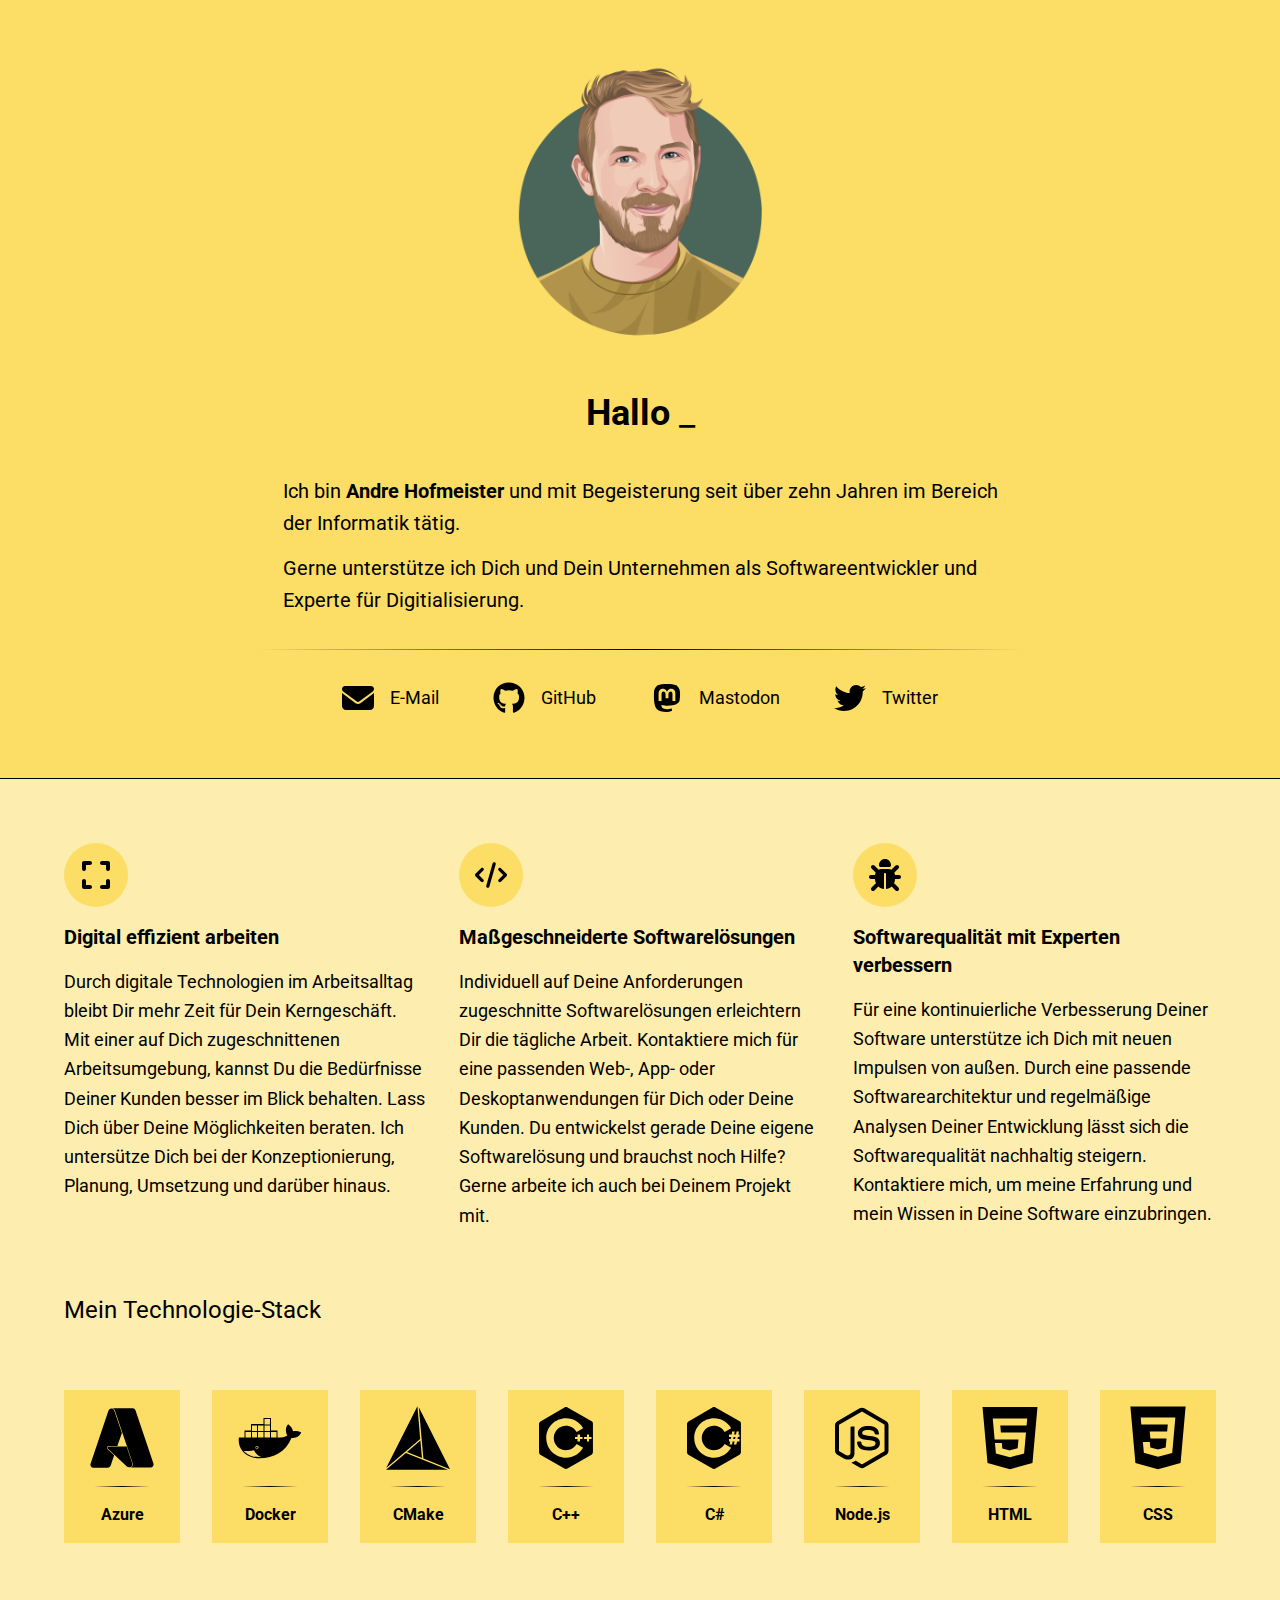
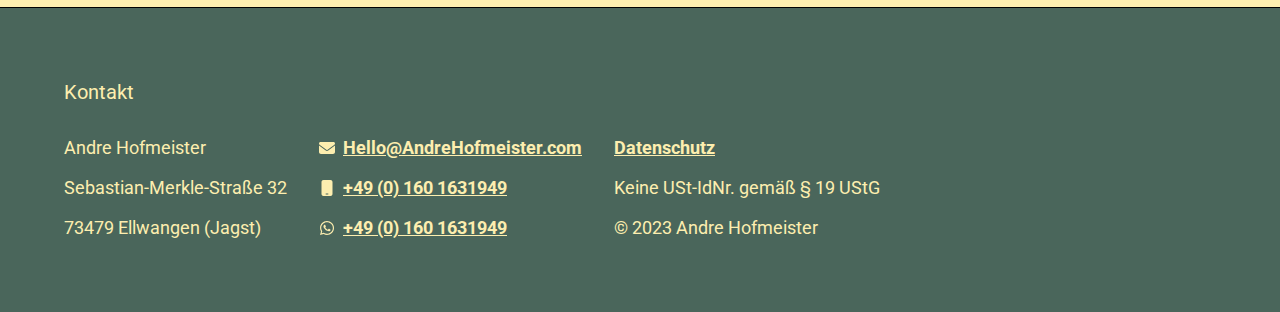
==== de/index.html @ d6847788 "feat: Add static Hugo website" ====
<!doctype html><html lang=de><head><meta name=generator content="Hugo 0.111.3"><meta charset=utf-8><meta name=viewport content="width=device-width,initial-scale=1"><meta name=description content="As an experienced computer scientist with over a decade of experience, I am eager to share my passion and expertise."><link rel=me href=https://mastodon.social/@hovfefe><link rel=alternate hreflang=en href=https://www.andrehofmeister.com/en/><link rel=alternate hreflang=de href=https://www.andrehofmeister.com/de/><link rel=alternate hreflang=x-default href=https://www.andrehofmeister.com/><link rel=preconnect href=https://fonts.googleapis.com><link rel=preconnect href=https://fonts.gstatic.com crossorigin><link href="https://fonts.googleapis.com/css2?family=Roboto:wght@400;500;700&display=swap" rel=stylesheet><link href=/css/main.min.c0a156c33be21a71a869e67d22f819a73fab17e397ed190dfc2c86449ee3e56d.css rel=stylesheet><script src=/js/main.min.e3b0c44298fc1c149afbf4c8996fb92427ae41e4649b934ca495991b7852b855.js defer></script><title>Andre Hofmeister | macht Entwickler glücklich</title></head><body><div class="[&>div>div]:max-w-screen-2xl h-screen flex flex-col"><div class="bg-[#FCDE67] p-4 md:p-8 lg:p-16"><div class="m-auto flex flex-col items-center gap-8"><div><img class="max-h-72 max-w-72" src=/images/facf42e4458d44c90bf0d6c7134aa376fcde2547.png alt="A picture about myself."></div><div class="max-w-prose text-4xl leading-relaxed"><strong>Hallo</strong>
<span class=animate-ping>_</span></div><div class="max-w-prose text-xl leading-relaxed"><p class=mb-3>Ich bin <strong>Andre Hofmeister</strong> und mit Begeisterung seit über zehn Jahren im Bereich der Informatik tätig.</p><p>Gerne unterstütze ich Dich und Dein Unternehmen als Softwareentwickler und Experte für Digitialisierung.</p></div><div class="h-px w-2/3 bg-gradient-to-r from-black/0 via-black to-black/0">&zwnj;</div><div class="flex w-full max-w-screen-sm items-center justify-evenly gap-8"><a class="fill-black text-black hover:fill-[#4A665B] hover:text-[#4A665B]" href=mailto:Hello@AndreHofmeister.com aria-label=E-Mail><div class="flex items-center gap-4 [&>div>svg]:h-8 [&>div>svg]:w-8" aria-hidden=true><div><svg xmlns="http://www.w3.org/2000/svg" viewBox="0 0 512 512"><path d="M48 64C21.5 64 0 85.5.0 112c0 15.1 7.1 29.3 19.2 38.4L236.8 313.6c11.4 8.5 27 8.5 38.4.0L492.8 150.4c12.1-9.1 19.2-23.3 19.2-38.4.0-26.5-21.5-48-48-48H48zM0 176V384c0 35.3 28.7 64 64 64H448c35.3.0 64-28.7 64-64V176L294.4 339.2c-22.8 17.1-54 17.1-76.8.0L0 176z"/></svg></div><div class="hidden text-lg sm:block">E-Mail</div></div></a><a class="fill-black text-black hover:fill-[#4A665B] hover:text-[#4A665B]" href=https://github.com/HofmeisterAn aria-label=GitHub><div class="flex items-center gap-4 [&>div>svg]:h-8 [&>div>svg]:w-8" aria-hidden=true><div><svg xmlns="http://www.w3.org/2000/svg" viewBox="0 0 496 512"><path d="M165.9 397.4c0 2-2.3 3.6-5.2 3.6-3.3.3-5.6-1.3-5.6-3.6.0-2 2.3-3.6 5.2-3.6 3-.3 5.6 1.3 5.6 3.6zm-31.1-4.5c-.7 2 1.3 4.3 4.3 4.9 2.6 1 5.6.0 6.2-2s-1.3-4.3-4.3-5.2c-2.6-.7-5.5.3-6.2 2.3zm44.2-1.7c-2.9.7-4.9 2.6-4.6 4.9.3 2 2.9 3.3 5.9 2.6 2.9-.7 4.9-2.6 4.6-4.6-.3-1.9-3-3.2-5.9-2.9zM244.8 8C106.1 8 0 113.3.0 252c0 110.9 69.8 205.8 169.5 239.2 12.8 2.3 17.3-5.6 17.3-12.1.0-6.2-.3-40.4-.3-61.4.0.0-70 15-84.7-29.8.0.0-11.4-29.1-27.8-36.6.0.0-22.9-15.7 1.6-15.4.0.0 24.9 2 38.6 25.8 21.9 38.6 58.6 27.5 72.9 20.9 2.3-16 8.8-27.1 16-33.7-55.9-6.2-112.3-14.3-112.3-110.5.0-27.5 7.6-41.3 23.6-58.9-2.6-6.5-11.1-33.3 2.6-67.9 20.9-6.5 69 27 69 27 20-5.6 41.5-8.5 62.8-8.5s42.8 2.9 62.8 8.5c0 0 48.1-33.6 69-27 13.7 34.7 5.2 61.4 2.6 67.9 16 17.7 25.8 31.5 25.8 58.9.0 96.5-58.9 104.2-114.8 110.5 9.2 7.9 17 22.9 17 46.4.0 33.7-.3 75.4-.3 83.6.0 6.5 4.6 14.4 17.3 12.1C428.2 457.8 496 362.9 496 252 496 113.3 383.5 8 244.8 8zM97.2 352.9c-1.3 1-1 3.3.7 5.2 1.6 1.6 3.9 2.3 5.2 1 1.3-1 1-3.3-.7-5.2-1.6-1.6-3.9-2.3-5.2-1zm-10.8-8.1c-.7 1.3.3 2.9 2.3 3.9 1.6 1 3.6.7 4.3-.7.7-1.3-.3-2.9-2.3-3.9-2-.6-3.6-.3-4.3.7zm32.4 35.6c-1.6 1.3-1 4.3 1.3 6.2 2.3 2.3 5.2 2.6 6.5 1 1.3-1.3.7-4.3-1.3-6.2-2.2-2.3-5.2-2.6-6.5-1zm-11.4-14.7c-1.6 1-1.6 3.6.0 5.9 1.6 2.3 4.3 3.3 5.6 2.3 1.6-1.3 1.6-3.9.0-6.2-1.4-2.3-4-3.3-5.6-2z"/></svg></div><div class="hidden text-lg sm:block">GitHub</div></div></a><a class="fill-black text-black hover:fill-[#4A665B] hover:text-[#4A665B]" href=https://mastodon.social/@hovfefe aria-label=Mastodon><div class="flex items-center gap-4 [&>div>svg]:h-8 [&>div>svg]:w-8" aria-hidden=true><div><svg xmlns="http://www.w3.org/2000/svg" viewBox="0 0 448 512"><path d="M433 179.11c0-97.2-63.71-125.7-63.71-125.7-62.52-28.7-228.56-28.4-290.48.0.0.0-63.72 28.5-63.72 125.7.0 115.7-6.6 259.4 105.63 289.1 40.51 10.7 75.32 13 103.33 11.4 50.81-2.8 79.32-18.1 79.32-18.1l-1.7-36.9s-36.31 11.4-77.12 10.1c-40.41-1.4-83-4.4-89.63-54a102.54 102.54.0 01-.9-13.9c85.63 20.9 158.65 9.1 178.75 6.7 56.12-6.7 105-41.3 111.23-72.9 9.8-49.8 9-121.5 9-121.5zm-75.12 125.2h-46.63v-114.2c0-49.7-64-51.6-64 6.9v62.5h-46.33V197c0-58.5-64-56.6-64-6.9v114.2H90.19c0-122.1-5.2-147.9 18.41-175 25.9-28.9 79.82-30.8 103.83 6.1l11.6 19.5 11.6-19.5c24.11-37.1 78.12-34.8 103.83-6.1 23.71 27.3 18.4 53 18.4 175z"/></svg></div><div class="hidden text-lg sm:block">Mastodon</div></div></a><a class="fill-black text-black hover:fill-[#4A665B] hover:text-[#4A665B]" href=https://twitter.com/hovfefe aria-label=Twitter><div class="flex items-center gap-4 [&>div>svg]:h-8 [&>div>svg]:w-8" aria-hidden=true><div><svg xmlns="http://www.w3.org/2000/svg" viewBox="0 0 512 512"><path d="M459.37 151.716c.325 4.548.325 9.097.325 13.645.0 138.72-105.583 298.558-298.558 298.558-59.452.0-114.68-17.219-161.137-47.106 8.447.974 16.568 1.299 25.34 1.299 49.055.0 94.213-16.568 130.274-44.832-46.132-.975-84.792-31.188-98.112-72.772 6.498.974 12.995 1.624 19.818 1.624 9.421.0 18.843-1.3 27.614-3.573-48.081-9.747-84.143-51.98-84.143-102.985v-1.299c13.969 7.797 30.214 12.67 47.431 13.319-28.264-18.843-46.781-51.005-46.781-87.391.0-19.492 5.197-37.36 14.294-52.954 51.655 63.675 129.3 105.258 216.365 109.807-1.624-7.797-2.599-15.918-2.599-24.04.0-57.828 46.782-104.934 104.934-104.934 30.213.0 57.502 12.67 76.67 33.137 23.715-4.548 46.456-13.32 66.599-25.34-7.798 24.366-24.366 44.833-46.132 57.827 21.117-2.273 41.584-8.122 60.426-16.243-14.292 20.791-32.161 39.308-52.628 54.253z"/></svg></div><div class="hidden text-lg sm:block">Twitter</div></div></a></div></div></div><div class="border-y border-black bg-[#FDEEAF] p-4 md:p-8 lg:p-16"><div class="m-auto flex flex-col gap-16"><div class="flex flex-col justify-center gap-8 lg:flex-row"><article class="flex flex-col gap-4"><div class="flex h-16 w-16 items-center justify-center rounded-full bg-[#FCDE67] [&>svg]:h-8 [&>svg]:w-8"><svg xmlns="http://www.w3.org/2000/svg" viewBox="0 0 448 512"><path d="M32 32C14.3 32 0 46.3.0 64v96c0 17.7 14.3 32 32 32s32-14.3 32-32V96h64c17.7.0 32-14.3 32-32s-14.3-32-32-32H32zM64 352c0-17.7-14.3-32-32-32S0 334.3.0 352v96c0 17.7 14.3 32 32 32h96c17.7.0 32-14.3 32-32s-14.3-32-32-32H64V352zM320 32c-17.7.0-32 14.3-32 32s14.3 32 32 32h64v64c0 17.7 14.3 32 32 32s32-14.3 32-32V64c0-17.7-14.3-32-32-32H320zM448 352c0-17.7-14.3-32-32-32s-32 14.3-32 32v64H320c-17.7.0-32 14.3-32 32s14.3 32 32 32h96c17.7.0 32-14.3 32-32V352z"/></svg></div><h3 class=text-xl><strong>Digital effizient arbeiten</strong></h3><p class="max-w-prose text-lg leading-relaxed">Durch digitale Technologien im Arbeitsalltag bleibt Dir mehr Zeit für Dein Kerngeschäft. Mit einer auf Dich zugeschnittenen Arbeitsumgebung, kannst Du die Bedürfnisse Deiner Kunden besser im Blick behalten. Lass Dich über Deine Möglichkeiten beraten. Ich untersütze Dich bei der Konzeptionierung, Planung, Umsetzung und darüber hinaus.</p></article><article class="flex flex-col gap-4"><div class="flex h-16 w-16 items-center justify-center rounded-full bg-[#FCDE67] [&>svg]:h-8 [&>svg]:w-8"><svg xmlns="http://www.w3.org/2000/svg" viewBox="0 0 640 512"><path d="M392.8 1.2c-17-4.9-34.7 5-39.6 22l-128 448c-4.9 17 5 34.7 22 39.6s34.7-5 39.6-22l128-448c4.9-17-5-34.7-22-39.6zm80.6 120.1c-12.5 12.5-12.5 32.8.0 45.3L562.7 256l-89.4 89.4c-12.5 12.5-12.5 32.8.0 45.3s32.8 12.5 45.3.0l112-112c12.5-12.5 12.5-32.8.0-45.3l-112-112c-12.5-12.5-32.8-12.5-45.3.0zm-306.7.0c-12.5-12.5-32.8-12.5-45.3.0l-112 112c-12.5 12.5-12.5 32.8.0 45.3l112 112c12.5 12.5 32.8 12.5 45.3.0s12.5-32.8.0-45.3L77.3 256l89.4-89.4c12.5-12.5 12.5-32.8.0-45.3z"/></svg></div><h3 class=text-xl><strong>Maßgeschneiderte Softwarelösungen</strong></h3><p class="max-w-prose text-lg leading-relaxed">Individuell auf Deine Anforderungen zugeschnitte Softwarelösungen erleichtern Dir die tägliche Arbeit. Kontaktiere mich für eine passenden Web-, App- oder Deskoptanwendungen für Dich oder Deine Kunden. Du entwickelst gerade Deine eigene Softwarelösung und brauchst noch Hilfe? Gerne arbeite ich auch bei Deinem Projekt mit.</p></article><article class="flex flex-col gap-4"><div class="flex h-16 w-16 items-center justify-center rounded-full bg-[#FCDE67] [&>svg]:h-8 [&>svg]:w-8"><svg xmlns="http://www.w3.org/2000/svg" viewBox="0 0 512 512"><path d="M256 0c53 0 96 43 96 96v3.6c0 15.7-12.7 28.4-28.4 28.4H188.4c-15.7.0-28.4-12.7-28.4-28.4V96c0-53 43-96 96-96zM41.4 105.4c12.5-12.5 32.8-12.5 45.3.0l64 64c.7.7 1.3 1.4 1.9 2.1 14.2-7.3 30.4-11.4 47.5-11.4H312c17.1.0 33.2 4.1 47.5 11.4.6-.7 1.2-1.4 1.9-2.1l64-64c12.5-12.5 32.8-12.5 45.3.0s12.5 32.8.0 45.3l-64 64c-.7.7-1.4 1.3-2.1 1.9 6.2 12 10.1 25.3 11.1 39.5H480c17.7.0 32 14.3 32 32s-14.3 32-32 32H416c0 24.6-5.5 47.8-15.4 68.6 2.2 1.3 4.2 2.9 6 4.8l64 64c12.5 12.5 12.5 32.8.0 45.3s-32.8 12.5-45.3.0l-63.1-63.1c-24.5 21.8-55.8 36.2-90.3 39.6V240c0-8.8-7.2-16-16-16s-16 7.2-16 16V479.2c-34.5-3.4-65.8-17.8-90.3-39.6L86.6 502.6c-12.5 12.5-32.8 12.5-45.3.0s-12.5-32.8.0-45.3l64-64c1.9-1.9 3.9-3.4 6-4.8C101.5 367.8 96 344.6 96 320H32c-17.7.0-32-14.3-32-32s14.3-32 32-32H96.3c1.1-14.1 5-27.5 11.1-39.5-.7-.6-1.4-1.2-2.1-1.9l-64-64c-12.5-12.5-12.5-32.8.0-45.3z"/></svg></div><h3 class=text-xl><strong>Softwarequalität mit Experten verbessern</strong></h3><p class="max-w-prose text-lg leading-relaxed">Für eine kontinuierliche Verbesserung Deiner Software unterstütze ich Dich mit neuen Impulsen von außen. Durch eine passende Softwarearchitektur und regelmäßige Analysen Deiner Entwicklung lässt sich die Softwarequalität nachhaltig steigern. Kontaktiere mich, um meine Erfahrung und mein Wissen in Deine Software einzubringen.</p></article></div><h2 class=text-2xl>Mein Technologie-Stack</h2><div class="grid grid-cols-2 gap-8 sm:grid-cols-4 lg:grid-cols-8"><div class="flex flex-col items-center gap-4 bg-[#FCDE67] p-4 [&>div>svg]:h-16 [&>div>svg]:w-16"><div><svg viewBox="0 0 128 128" xmlns="http://www.w3.org/2000/svg"><path d="M43.983 4.653a5.911 5.911.0 015.6 4.022l35.91 106.396a5.911 5.911.0 01-5.603 7.802h41.38a5.917 5.917.0 004.8-2.465 5.909 5.909.0 00.798-5.34L90.961 8.672A5.91 5.91.0 0085.359 4.65zm-1.336.478a5.92 5.92.0 00-5.61 4.029L1.132 115.55a5.91 5.91.0 005.6 7.8h28.893c1.239.0 2.446-.41 3.452-1.113a5.923 5.923.0 002.157-2.916l7.019-20.71-13.411-12.857c-.246-.273-1.353-2.274-.369-4.002 1.108-1.659 2.955-1.659 2.955-1.659h17.285l9.074-26.145L48.274 8.321c-.042-.205-.914-1.365-2.281-2.28-1.37-.915-3.345-.909-3.345-.909zm-4.88 75.74a2.724 2.724.0 00-1.86 4.718l37.83 35.31c1.101 1.03 2.502 1.631 4.007 1.631.0.0 1.282.068 2.055-.033 1.817-.273 3.525-1.768 4.09-2.39 1.457-1.939.794-4.95.794-4.95l-11.45-34.28z"/></svg></div><div class="h-px w-2/3 bg-gradient-to-r from-black/0 via-black to-black/0">&zwnj;</div><div><strong>Azure</strong></div></div><div class="flex flex-col items-center gap-4 bg-[#FCDE67] p-4 [&>div>svg]:h-16 [&>div>svg]:w-16"><div><svg xmlns="http://www.w3.org/2000/svg" viewBox="0 0 128 128"><path d="M124.8 52.1c-4.3-2.5-10-2.8-14.8-1.4-.6-5.2-4-9.7-8-12.9l-1.6-1.3-1.4 1.6c-2.7 3.1-3.5 8.3-3.1 12.3.3 2.9 1.2 5.9 3 8.3-1.4.8-2.9 1.9-4.3 2.4-2.8 1-5.9 2-8.9 2H79V49H66V24H51v12H26v13H13v14H1.8l-.2 1.5c-.5 6.4.3 12.6 3 18.5l1.1 2.2.1.2c7.9 13.4 21.7 19 36.8 19 29.2.0 53.3-13.1 64.3-40.6 7.4.4 15-1.8 18.6-8.9l.9-1.8-1.6-1zM28 39h10v11H28V39zm13.1 44.2c0 1.7-1.4 3.1-3.1 3.1s-3.1-1.4-3.1-3.1c0-1.7 1.4-3.1 3.1-3.1 1.7.1 3.1 1.4 3.1 3.1zM28 52h10v11H28V52zm-13 0h11v11H15V52zm27.7 50.2c-15.8-.1-24.3-5.4-31.3-12.4 2.1.1 4.1.2 5.9.2 1.6.0 3.2.0 4.7-.1 3.9-.2 7.3-.7 10.1-1.5 2.3 5.3 6.5 10.2 14 13.8h-3.4zM51 63H40V52h11v11zm0-13H40V39h11v11zm13 13H53V52h11v11zm0-13H53V39h11v11zm0-13H53V26h11v11zm13 26H66V52h11v11zM38.8 81.2c-.2-.1-.5-.2-.8-.2-1.2.0-2.2 1-2.2 2.2s1 2.2 2.2 2.2 2.2-1 2.2-2.2c0-.3-.1-.6-.2-.8-.2.3-.4.5-.8.5-.5.0-.9-.4-.9-.9.1-.4.3-.7.5-.8z"/></svg></div><div class="h-px w-2/3 bg-gradient-to-r from-black/0 via-black to-black/0">&zwnj;</div><div><strong>Docker</strong></div></div><div class="flex flex-col items-center gap-4 bg-[#FCDE67] p-4 [&>div>svg]:h-16 [&>div>svg]:w-16"><div><svg xmlns="http://www.w3.org/2000/svg" viewBox="0 0 128 128"><path d="M62.8.4.3 123.8l68.1-57.9zm61 127.3-84-33.9L0 127.7zm4.2-1.1L65.6 2.5l9.2 102.6zM71.9 104l-3.1-34.9L42 92z"/></svg></div><div class="h-px w-2/3 bg-gradient-to-r from-black/0 via-black to-black/0">&zwnj;</div><div><strong>CMake</strong></div></div><div class="flex flex-col items-center gap-4 bg-[#FCDE67] p-4 [&>div>svg]:h-16 [&>div>svg]:w-16"><div><svg xmlns="http://www.w3.org/2000/svg" viewBox="0 0 128 128"><path d="M117.5 33.5l.3-.2c-.6-1.1-1.5-2.1-2.4-2.6L67.1 2.9c-.8-.5-1.9-.7-3.1-.7-1.2.0-2.3.3-3.1.7l-48 27.9c-1.7 1-2.9 3.5-2.9 5.4v55.7c0 1.1.2 2.3.9 3.4l-.2.1c.5.8 1.2 1.5 1.9 1.9l48.2 27.9c.8.5 1.9.7 3.1.7s2.3-.3 3.1-.7l48-27.9c1.7-1 2.9-3.5 2.9-5.4V36.1c.1-.8.0-1.7-.4-2.6zM82 66v-4h5v-5h5v5h5v4h-5v5h-5v-5h-5zm3.3-14C81.1 44.5 73.1 39.5 64 39.5c-13.5.0-24.5 11-24.5 24.5s11 24.5 24.5 24.5c9.1.0 17.1-5 21.3-12.4l12.9 7.6c-6.8 11.8-19.6 19.8-34.2 19.8-21.8.0-39.5-17.7-39.5-39.5S42.2 24.5 64 24.5c14.7.0 27.5 8.1 34.3 20l-13 7.5zM115 66h-5v5h-4v-5h-6v-4h6v-5h4v5h5v4z"/></svg></div><div class="h-px w-2/3 bg-gradient-to-r from-black/0 via-black to-black/0">&zwnj;</div><div><strong>C++</strong></div></div><div class="flex flex-col items-center gap-4 bg-[#FCDE67] p-4 [&>div>svg]:h-16 [&>div>svg]:w-16"><div><svg xmlns="http://www.w3.org/2000/svg" viewBox="0 0 128 128"><path d="M117.5 33.5l.3-.2c-.6-1.1-1.5-2.1-2.4-2.6L67.1 2.9c-.8-.5-1.9-.7-3.1-.7-1.2.0-2.3.3-3.1.7l-48 27.9c-1.7 1-2.9 3.5-2.9 5.4v55.7c0 1.1.2 2.3.9 3.4l-.2.1c.5.8 1.2 1.5 1.9 1.9l48.2 27.9c.8.5 1.9.7 3.1.7s2.3-.3 3.1-.7l48-27.9c1.7-1 2.9-3.5 2.9-5.4V36.1c.1-.8.0-1.7-.4-2.6zm-53.5 70c-21.8.0-39.5-17.7-39.5-39.5S42.2 24.5 64 24.5c14.7.0 27.5 8.1 34.3 20l-13 7.5C81.1 44.5 73.1 39.5 64 39.5c-13.5.0-24.5 11-24.5 24.5s11 24.5 24.5 24.5c9.1.0 17.1-5 21.3-12.4l12.9 7.6c-6.8 11.8-19.6 19.8-34.2 19.8zM115 62h-3.2l-.9 4h4.1v5h-5l-1.2 6h-4.9l1.2-6h-3.8l-1.2 6h-4.8l1.2-6H94v-5h3.5l.9-4H94v-5h5.3l1.2-6h4.9l-1.2 6h3.8l1.2-6h4.8l-1.2 6h2.2v5zm-12.7 4h3.8l.9-4h-3.8z"/></svg></div><div class="h-px w-2/3 bg-gradient-to-r from-black/0 via-black to-black/0">&zwnj;</div><div><strong>C#</strong></div></div><div class="flex flex-col items-center gap-4 bg-[#FCDE67] p-4 [&>div>svg]:h-16 [&>div>svg]:w-16"><div><svg xmlns="http://www.w3.org/2000/svg" viewBox="0 0 128 128"><path d="M112.678 30.334 68.535 4.729c-2.781-1.584-6.424-1.584-9.227.0L14.82 30.334C11.951 31.985 10 35.088 10 38.407v51.142c0 3.319 1.992 6.423 4.862 8.083l11.729 6.688c5.627 2.772 7.186 2.772 9.746 2.772 8.334.0 12.662-5.039 12.662-13.828v-50.49C49 42.061 49.445 41 48.744 41h-5.622C42.41 41 41 42.061 41 42.773v50.49c0 3.896-3.616 7.773-10.202 4.48L18.676 90.73c-.422-.23-.676-.693-.676-1.181V38.407c0-.482.463-.966.891-1.213l44.378-25.561a1.508 1.508.0 011.415.0l43.963 25.555c.421.253.354.722.354 1.219v51.142c0 .488.092.963-.323 1.198l-44.133 25.576c-.378.227-.87.227-1.285.0l-11.317-6.749c-.341-.198-.752-.269-1.08-.086-3.145 1.783-3.729 2.02-6.679 3.043-.727.253-1.799.692.408 1.929l14.798 8.754a9.29 9.29.0 004.647 1.246 9.303 9.303.0 004.666-1.246l43.976-25.582c2.871-1.672 4.322-4.764 4.322-8.083V38.407c-.001-3.319-1.452-6.414-4.323-8.073zM77.727 81.445c-11.727.0-14.309-3.235-15.17-9.066-.102-.628-.634-1.379-1.274-1.379h-5.73c-.709.0-1.28.86-1.28 1.566.0 7.466 4.06 16.512 23.454 16.512 14.038.0 22.088-5.455 22.088-15.109.0-9.572-6.467-12.084-20.082-13.886-13.762-1.819-15.16-2.738-15.16-5.962.0-2.658 1.184-6.203 11.374-6.203 9.104.0 12.46 1.954 13.841 8.091.119.577.646.991 1.241.991h5.754c.354.0.691-.143.939-.396.241-.272.367-.613.336-.979-.893-10.569-7.913-15.494-22.112-15.494-12.632.0-20.166 5.334-20.166 14.275.0 9.698 7.497 12.378 19.622 13.577 14.505 1.422 15.633 3.542 15.633 6.395.0 4.956-3.978 7.067-13.308 7.067z"/></svg></div><div class="h-px w-2/3 bg-gradient-to-r from-black/0 via-black to-black/0">&zwnj;</div><div><strong>Node.js</strong></div></div><div class="flex flex-col items-center gap-4 bg-[#FCDE67] p-4 [&>div>svg]:h-16 [&>div>svg]:w-16"><div><svg xmlns="http://www.w3.org/2000/svg" viewBox="0 0 128 128"><path d="M9.032 2l10.005 112.093 44.896 12.401 45.02-12.387L118.968 2H9.032zm89.126 26.539-.627 7.172L97.255 39H44.59l1.257 14h50.156l-.336 3.471-3.233 36.119-.238 2.27L64 102.609v.002l-.034.018-28.177-7.423L33.876 74h13.815l.979 10.919L63.957 89H64v-.546l15.355-3.875L80.959 67H33.261l-3.383-38.117L29.549 25h68.939l-.33 3.539z"/></svg></div><div class="h-px w-2/3 bg-gradient-to-r from-black/0 via-black to-black/0">&zwnj;</div><div><strong>HTML</strong></div></div><div class="flex flex-col items-center gap-4 bg-[#FCDE67] p-4 [&>div>svg]:h-16 [&>div>svg]:w-16"><div><svg xmlns="http://www.w3.org/2000/svg" viewBox="0 0 128 128"><path d="M8.76 1l10.055 112.883 45.118 12.58 45.244-12.626L119.24 1H8.76zm89.591 25.862-3.347 37.605.01.203-.014.467v-.004l-2.378 26.294-.262 2.336L64 101.607v.001l-.022.019-28.311-7.888L33.75 72h13.883l.985 11.054 15.386 4.17-.004.008v-.002l15.443-4.229L81.075 65H48.792l-.277-3.043-.631-7.129L47.553 51h34.749l1.264-14H30.64l-.277-3.041-.63-7.131L29.401 23h69.281l-.331 3.862z"/></svg></div><div class="h-px w-2/3 bg-gradient-to-r from-black/0 via-black to-black/0">&zwnj;</div><div><strong>CSS</strong></div></div></div></div></div><div class="bg-[#4A665B] grow p-4 text-base sm:text-lg text-[#FDEEAF] md:p-8 lg:p-16"><div class=m-auto><div class="flex flex-col gap-8 lg:flex-row [&>ul>li]:whitespace-nowrap [&>ul>li]:py-1.5"><ul><li><h4 class="pb-4 text-xl">Kontakt</h4></li><li>Andre Hofmeister</li><li>Sebastian-Merkle-Straße 32</li><li>73479 Ellwangen (Jagst)</li></ul><ul><li class="hidden lg:list-item"><h4 class="pb-4 text-xl">&zwnj;</h4></li><li><a class="fill-[#FDEEAF] underline hover:no-underline" href=mailto:Hello@AndreHofmeister.com aria-label=Hello@AndreHofmeister.com><div class="flex items-center gap-2 [&>div>svg]:h-4 [&>div>svg]:w-4" aria-hidden=true><div><svg xmlns="http://www.w3.org/2000/svg" viewBox="0 0 512 512"><path d="M48 64C21.5 64 0 85.5.0 112c0 15.1 7.1 29.3 19.2 38.4L236.8 313.6c11.4 8.5 27 8.5 38.4.0L492.8 150.4c12.1-9.1 19.2-23.3 19.2-38.4.0-26.5-21.5-48-48-48H48zM0 176V384c0 35.3 28.7 64 64 64H448c35.3.0 64-28.7 64-64V176L294.4 339.2c-22.8 17.1-54 17.1-76.8.0L0 176z"/></svg></div><div><strong>Hello@AndreHofmeister.com</strong></div></div></a></li><li><a class="fill-[#FDEEAF] underline hover:no-underline" href=tel:+491601631949 aria-label="+49 (0) 160 1631949"><div class="flex items-center gap-2 [&>div>svg]:h-4 [&>div>svg]:w-4" aria-hidden=true><div><svg xmlns="http://www.w3.org/2000/svg" viewBox="0 0 384 512"><path d="M80 0C44.7.0 16 28.7 16 64V448c0 35.3 28.7 64 64 64H304c35.3.0 64-28.7 64-64V64c0-35.3-28.7-64-64-64H80zm80 432h64c8.8.0 16 7.2 16 16s-7.2 16-16 16H160c-8.8.0-16-7.2-16-16s7.2-16 16-16z"/></svg></div><div><strong>+49 (0) 160 1631949</strong></div></div></a></li><li><a class="fill-[#FDEEAF] underline hover:no-underline" href=https://wa.me/+491601631949 aria-label="+49 (0) 160 1631949"><div class="flex items-center gap-2 [&>div>svg]:h-4 [&>div>svg]:w-4" aria-hidden=true><div><svg xmlns="http://www.w3.org/2000/svg" viewBox="0 0 448 512"><path d="M380.9 97.1C339 55.1 283.2 32 223.9 32c-122.4.0-222 99.6-222 222 0 39.1 10.2 77.3 29.6 111L0 480l117.7-30.9c32.4 17.7 68.9 27 106.1 27h.1c122.3.0 224.1-99.6 224.1-222 0-59.3-25.2-115-67.1-157zm-157 341.6c-33.2.0-65.7-8.9-94-25.7l-6.7-4-69.8 18.3L72 359.2l-4.4-7c-18.5-29.4-28.2-63.3-28.2-98.2.0-101.7 82.8-184.5 184.6-184.5 49.3.0 95.6 19.2 130.4 54.1 34.8 34.9 56.2 81.2 56.1 130.5.0 101.8-84.9 184.6-186.6 184.6zm101.2-138.2c-5.5-2.8-32.8-16.2-37.9-18-5.1-1.9-8.8-2.8-12.5 2.8s-14.3 18-17.6 21.8c-3.2 3.7-6.5 4.2-12 1.4-32.6-16.3-54-29.1-75.5-66-5.7-9.8 5.7-9.1 16.3-30.3 1.8-3.7.9-6.9-.5-9.7-1.4-2.8-12.5-30.1-17.1-41.2-4.5-10.8-9.1-9.3-12.5-9.5-3.2-.2-6.9-.2-10.6-.2s-9.7 1.4-14.8 6.9c-5.1 5.6-19.4 19-19.4 46.3.0 27.3 19.9 53.7 22.6 57.4 2.8 3.7 39.1 59.7 94.8 83.8 35.2 15.2 49 16.5 66.6 13.9 10.7-1.6 32.8-13.4 37.4-26.4 4.6-13 4.6-24.1 3.2-26.4-1.3-2.5-5-3.9-10.5-6.6z"/></svg></div><div><strong>+49 (0) 160 1631949</strong></div></div></a></li></ul><ul><li class="hidden lg:list-item"><h4 class="pb-4 text-xl">&zwnj;</h4></li><li><a class="underline hover:no-underline" href=/de/datenschutz/ aria-label><strong>Datenschutz</strong></a></li><li>Keine USt-IdNr. gemäß § 19 UStG</li><li>© 2023 Andre Hofmeister</li></ul></div></div></div></div><span class="mb-3 hidden"></span></body></html>
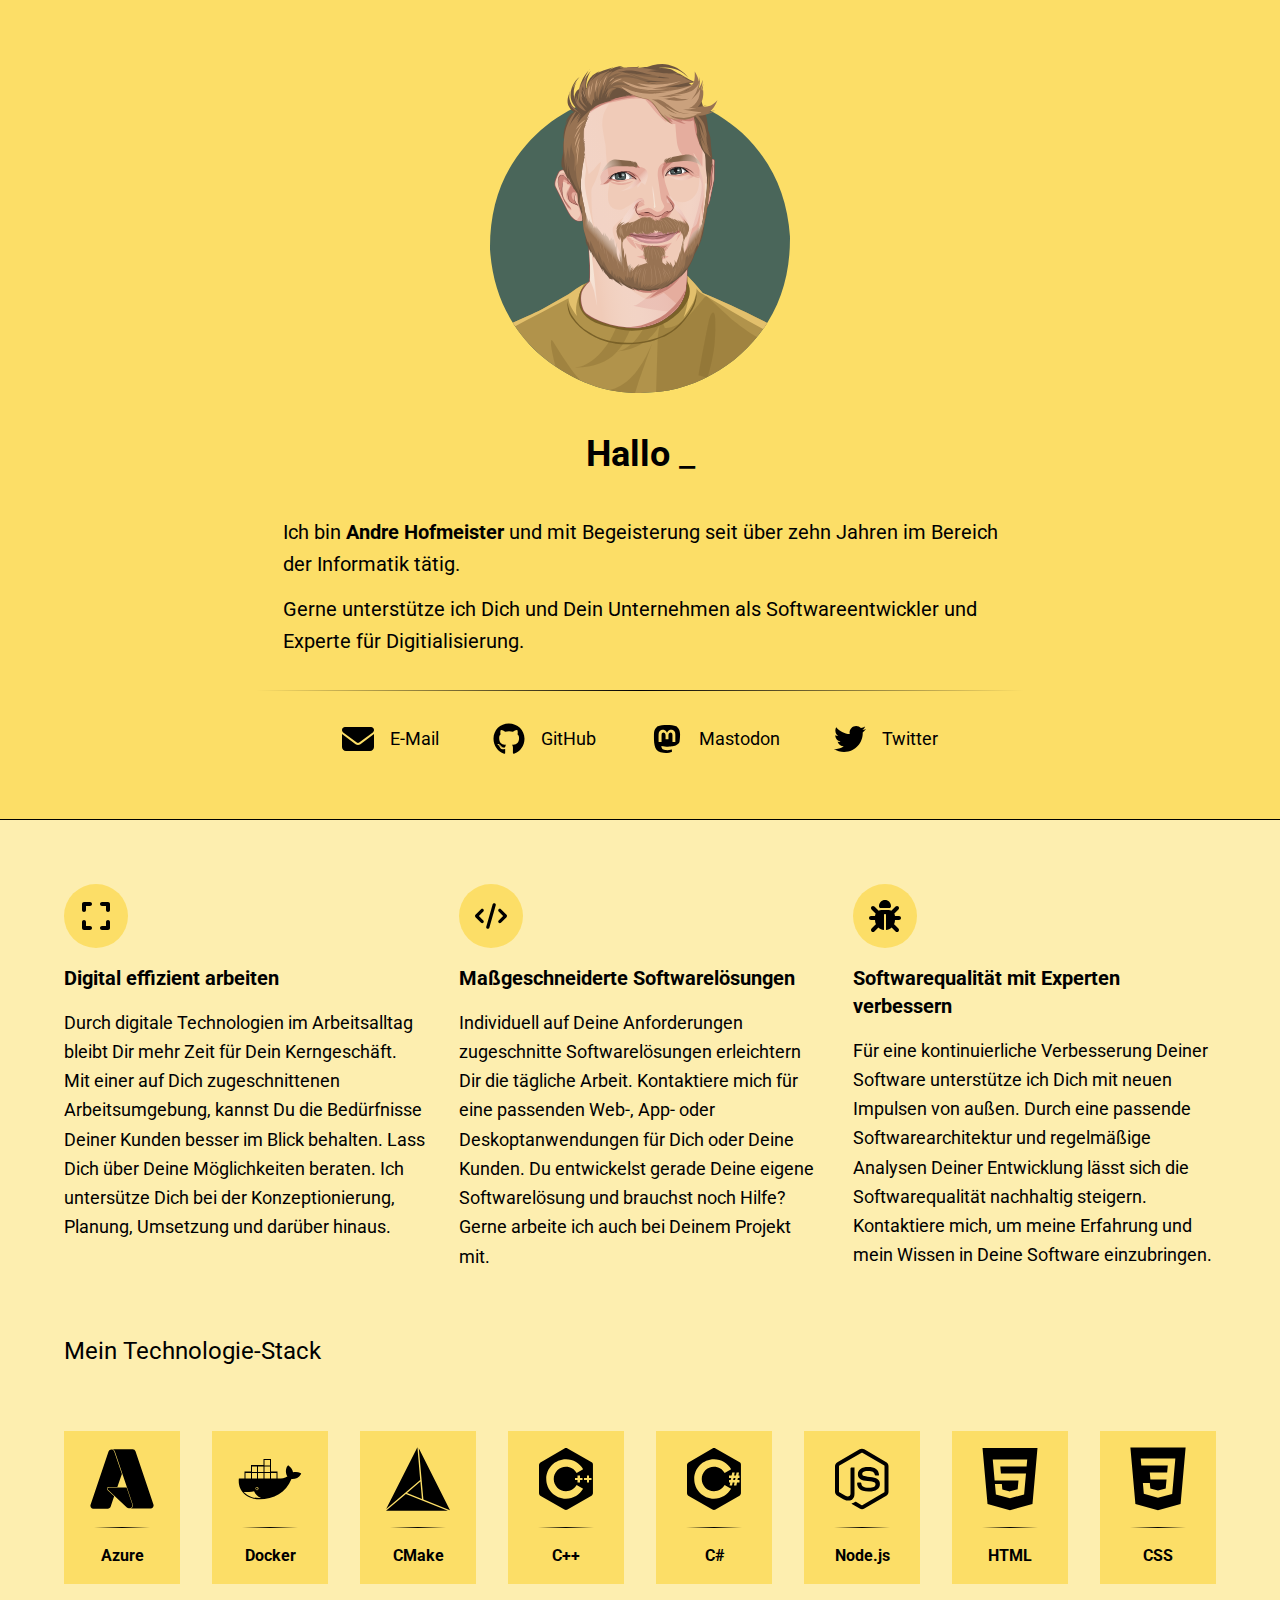
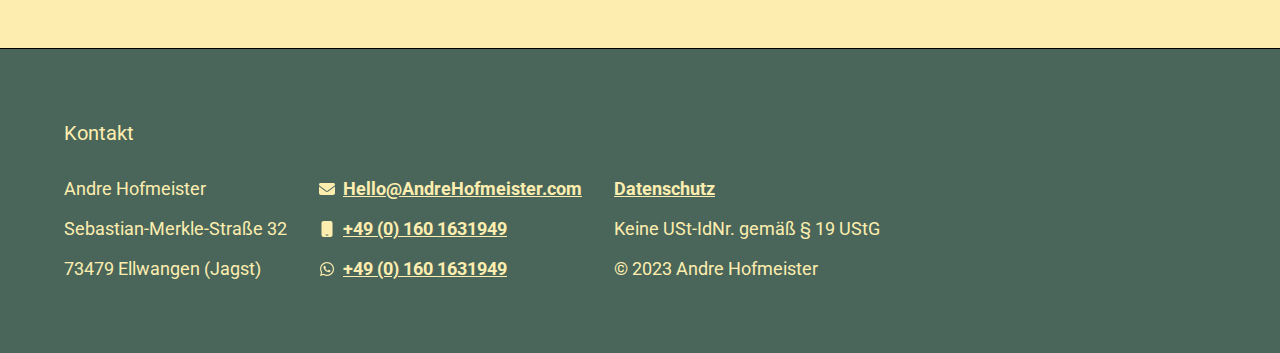
==== commit c77c0b14: "chore: Add SVG avatar" ====
--- a/de/index.html
+++ b/de/index.html
@@ -1,2 +1,2 @@
-<!doctype html><html lang=de><head><meta name=generator content="Hugo 0.111.3"><meta charset=utf-8><meta name=viewport content="width=device-width,initial-scale=1"><meta name=description content="As an experienced computer scientist with over a decade of experience, I am eager to share my passion and expertise."><link rel=me href=https://mastodon.social/@hovfefe><link rel=alternate hreflang=en href=https://www.andrehofmeister.com/en/><link rel=alternate hreflang=de href=https://www.andrehofmeister.com/de/><link rel=alternate hreflang=x-default href=https://www.andrehofmeister.com/><link rel=preconnect href=https://fonts.googleapis.com><link rel=preconnect href=https://fonts.gstatic.com crossorigin><link href="https://fonts.googleapis.com/css2?family=Roboto:wght@400;500;700&display=swap" rel=stylesheet><link href=/css/main.min.c0a156c33be21a71a869e67d22f819a73fab17e397ed190dfc2c86449ee3e56d.css rel=stylesheet><script src=/js/main.min.e3b0c44298fc1c149afbf4c8996fb92427ae41e4649b934ca495991b7852b855.js defer></script><title>Andre Hofmeister | macht Entwickler glücklich</title></head><body><div class="[&>div>div]:max-w-screen-2xl h-screen flex flex-col"><div class="bg-[#FCDE67] p-4 md:p-8 lg:p-16"><div class="m-auto flex flex-col items-center gap-8"><div><img class="max-h-72 max-w-72" src=/images/facf42e4458d44c90bf0d6c7134aa376fcde2547.png alt="A picture about myself."></div><div class="max-w-prose text-4xl leading-relaxed"><strong>Hallo</strong>
-<span class=animate-ping>_</span></div><div class="max-w-prose text-xl leading-relaxed"><p class=mb-3>Ich bin <strong>Andre Hofmeister</strong> und mit Begeisterung seit über zehn Jahren im Bereich der Informatik tätig.</p><p>Gerne unterstütze ich Dich und Dein Unternehmen als Softwareentwickler und Experte für Digitialisierung.</p></div><div class="h-px w-2/3 bg-gradient-to-r from-black/0 via-black to-black/0">&zwnj;</div><div class="flex w-full max-w-screen-sm items-center justify-evenly gap-8"><a class="fill-black text-black hover:fill-[#4A665B] hover:text-[#4A665B]" href=mailto:Hello@AndreHofmeister.com aria-label=E-Mail><div class="flex items-center gap-4 [&>div>svg]:h-8 [&>div>svg]:w-8" aria-hidden=true><div><svg xmlns="http://www.w3.org/2000/svg" viewBox="0 0 512 512"><path d="M48 64C21.5 64 0 85.5.0 112c0 15.1 7.1 29.3 19.2 38.4L236.8 313.6c11.4 8.5 27 8.5 38.4.0L492.8 150.4c12.1-9.1 19.2-23.3 19.2-38.4.0-26.5-21.5-48-48-48H48zM0 176V384c0 35.3 28.7 64 64 64H448c35.3.0 64-28.7 64-64V176L294.4 339.2c-22.8 17.1-54 17.1-76.8.0L0 176z"/></svg></div><div class="hidden text-lg sm:block">E-Mail</div></div></a><a class="fill-black text-black hover:fill-[#4A665B] hover:text-[#4A665B]" href=https://github.com/HofmeisterAn aria-label=GitHub><div class="flex items-center gap-4 [&>div>svg]:h-8 [&>div>svg]:w-8" aria-hidden=true><div><svg xmlns="http://www.w3.org/2000/svg" viewBox="0 0 496 512"><path d="M165.9 397.4c0 2-2.3 3.6-5.2 3.6-3.3.3-5.6-1.3-5.6-3.6.0-2 2.3-3.6 5.2-3.6 3-.3 5.6 1.3 5.6 3.6zm-31.1-4.5c-.7 2 1.3 4.3 4.3 4.9 2.6 1 5.6.0 6.2-2s-1.3-4.3-4.3-5.2c-2.6-.7-5.5.3-6.2 2.3zm44.2-1.7c-2.9.7-4.9 2.6-4.6 4.9.3 2 2.9 3.3 5.9 2.6 2.9-.7 4.9-2.6 4.6-4.6-.3-1.9-3-3.2-5.9-2.9zM244.8 8C106.1 8 0 113.3.0 252c0 110.9 69.8 205.8 169.5 239.2 12.8 2.3 17.3-5.6 17.3-12.1.0-6.2-.3-40.4-.3-61.4.0.0-70 15-84.7-29.8.0.0-11.4-29.1-27.8-36.6.0.0-22.9-15.7 1.6-15.4.0.0 24.9 2 38.6 25.8 21.9 38.6 58.6 27.5 72.9 20.9 2.3-16 8.8-27.1 16-33.7-55.9-6.2-112.3-14.3-112.3-110.5.0-27.5 7.6-41.3 23.6-58.9-2.6-6.5-11.1-33.3 2.6-67.9 20.9-6.5 69 27 69 27 20-5.6 41.5-8.5 62.8-8.5s42.8 2.9 62.8 8.5c0 0 48.1-33.6 69-27 13.7 34.7 5.2 61.4 2.6 67.9 16 17.7 25.8 31.5 25.8 58.9.0 96.5-58.9 104.2-114.8 110.5 9.2 7.9 17 22.9 17 46.4.0 33.7-.3 75.4-.3 83.6.0 6.5 4.6 14.4 17.3 12.1C428.2 457.8 496 362.9 496 252 496 113.3 383.5 8 244.8 8zM97.2 352.9c-1.3 1-1 3.3.7 5.2 1.6 1.6 3.9 2.3 5.2 1 1.3-1 1-3.3-.7-5.2-1.6-1.6-3.9-2.3-5.2-1zm-10.8-8.1c-.7 1.3.3 2.9 2.3 3.9 1.6 1 3.6.7 4.3-.7.7-1.3-.3-2.9-2.3-3.9-2-.6-3.6-.3-4.3.7zm32.4 35.6c-1.6 1.3-1 4.3 1.3 6.2 2.3 2.3 5.2 2.6 6.5 1 1.3-1.3.7-4.3-1.3-6.2-2.2-2.3-5.2-2.6-6.5-1zm-11.4-14.7c-1.6 1-1.6 3.6.0 5.9 1.6 2.3 4.3 3.3 5.6 2.3 1.6-1.3 1.6-3.9.0-6.2-1.4-2.3-4-3.3-5.6-2z"/></svg></div><div class="hidden text-lg sm:block">GitHub</div></div></a><a class="fill-black text-black hover:fill-[#4A665B] hover:text-[#4A665B]" href=https://mastodon.social/@hovfefe aria-label=Mastodon><div class="flex items-center gap-4 [&>div>svg]:h-8 [&>div>svg]:w-8" aria-hidden=true><div><svg xmlns="http://www.w3.org/2000/svg" viewBox="0 0 448 512"><path d="M433 179.11c0-97.2-63.71-125.7-63.71-125.7-62.52-28.7-228.56-28.4-290.48.0.0.0-63.72 28.5-63.72 125.7.0 115.7-6.6 259.4 105.63 289.1 40.51 10.7 75.32 13 103.33 11.4 50.81-2.8 79.32-18.1 79.32-18.1l-1.7-36.9s-36.31 11.4-77.12 10.1c-40.41-1.4-83-4.4-89.63-54a102.54 102.54.0 01-.9-13.9c85.63 20.9 158.65 9.1 178.75 6.7 56.12-6.7 105-41.3 111.23-72.9 9.8-49.8 9-121.5 9-121.5zm-75.12 125.2h-46.63v-114.2c0-49.7-64-51.6-64 6.9v62.5h-46.33V197c0-58.5-64-56.6-64-6.9v114.2H90.19c0-122.1-5.2-147.9 18.41-175 25.9-28.9 79.82-30.8 103.83 6.1l11.6 19.5 11.6-19.5c24.11-37.1 78.12-34.8 103.83-6.1 23.71 27.3 18.4 53 18.4 175z"/></svg></div><div class="hidden text-lg sm:block">Mastodon</div></div></a><a class="fill-black text-black hover:fill-[#4A665B] hover:text-[#4A665B]" href=https://twitter.com/hovfefe aria-label=Twitter><div class="flex items-center gap-4 [&>div>svg]:h-8 [&>div>svg]:w-8" aria-hidden=true><div><svg xmlns="http://www.w3.org/2000/svg" viewBox="0 0 512 512"><path d="M459.37 151.716c.325 4.548.325 9.097.325 13.645.0 138.72-105.583 298.558-298.558 298.558-59.452.0-114.68-17.219-161.137-47.106 8.447.974 16.568 1.299 25.34 1.299 49.055.0 94.213-16.568 130.274-44.832-46.132-.975-84.792-31.188-98.112-72.772 6.498.974 12.995 1.624 19.818 1.624 9.421.0 18.843-1.3 27.614-3.573-48.081-9.747-84.143-51.98-84.143-102.985v-1.299c13.969 7.797 30.214 12.67 47.431 13.319-28.264-18.843-46.781-51.005-46.781-87.391.0-19.492 5.197-37.36 14.294-52.954 51.655 63.675 129.3 105.258 216.365 109.807-1.624-7.797-2.599-15.918-2.599-24.04.0-57.828 46.782-104.934 104.934-104.934 30.213.0 57.502 12.67 76.67 33.137 23.715-4.548 46.456-13.32 66.599-25.34-7.798 24.366-24.366 44.833-46.132 57.827 21.117-2.273 41.584-8.122 60.426-16.243-14.292 20.791-32.161 39.308-52.628 54.253z"/></svg></div><div class="hidden text-lg sm:block">Twitter</div></div></a></div></div></div><div class="border-y border-black bg-[#FDEEAF] p-4 md:p-8 lg:p-16"><div class="m-auto flex flex-col gap-16"><div class="flex flex-col justify-center gap-8 lg:flex-row"><article class="flex flex-col gap-4"><div class="flex h-16 w-16 items-center justify-center rounded-full bg-[#FCDE67] [&>svg]:h-8 [&>svg]:w-8"><svg xmlns="http://www.w3.org/2000/svg" viewBox="0 0 448 512"><path d="M32 32C14.3 32 0 46.3.0 64v96c0 17.7 14.3 32 32 32s32-14.3 32-32V96h64c17.7.0 32-14.3 32-32s-14.3-32-32-32H32zM64 352c0-17.7-14.3-32-32-32S0 334.3.0 352v96c0 17.7 14.3 32 32 32h96c17.7.0 32-14.3 32-32s-14.3-32-32-32H64V352zM320 32c-17.7.0-32 14.3-32 32s14.3 32 32 32h64v64c0 17.7 14.3 32 32 32s32-14.3 32-32V64c0-17.7-14.3-32-32-32H320zM448 352c0-17.7-14.3-32-32-32s-32 14.3-32 32v64H320c-17.7.0-32 14.3-32 32s14.3 32 32 32h96c17.7.0 32-14.3 32-32V352z"/></svg></div><h3 class=text-xl><strong>Digital effizient arbeiten</strong></h3><p class="max-w-prose text-lg leading-relaxed">Durch digitale Technologien im Arbeitsalltag bleibt Dir mehr Zeit für Dein Kerngeschäft. Mit einer auf Dich zugeschnittenen Arbeitsumgebung, kannst Du die Bedürfnisse Deiner Kunden besser im Blick behalten. Lass Dich über Deine Möglichkeiten beraten. Ich untersütze Dich bei der Konzeptionierung, Planung, Umsetzung und darüber hinaus.</p></article><article class="flex flex-col gap-4"><div class="flex h-16 w-16 items-center justify-center rounded-full bg-[#FCDE67] [&>svg]:h-8 [&>svg]:w-8"><svg xmlns="http://www.w3.org/2000/svg" viewBox="0 0 640 512"><path d="M392.8 1.2c-17-4.9-34.7 5-39.6 22l-128 448c-4.9 17 5 34.7 22 39.6s34.7-5 39.6-22l128-448c4.9-17-5-34.7-22-39.6zm80.6 120.1c-12.5 12.5-12.5 32.8.0 45.3L562.7 256l-89.4 89.4c-12.5 12.5-12.5 32.8.0 45.3s32.8 12.5 45.3.0l112-112c12.5-12.5 12.5-32.8.0-45.3l-112-112c-12.5-12.5-32.8-12.5-45.3.0zm-306.7.0c-12.5-12.5-32.8-12.5-45.3.0l-112 112c-12.5 12.5-12.5 32.8.0 45.3l112 112c12.5 12.5 32.8 12.5 45.3.0s12.5-32.8.0-45.3L77.3 256l89.4-89.4c12.5-12.5 12.5-32.8.0-45.3z"/></svg></div><h3 class=text-xl><strong>Maßgeschneiderte Softwarelösungen</strong></h3><p class="max-w-prose text-lg leading-relaxed">Individuell auf Deine Anforderungen zugeschnitte Softwarelösungen erleichtern Dir die tägliche Arbeit. Kontaktiere mich für eine passenden Web-, App- oder Deskoptanwendungen für Dich oder Deine Kunden. Du entwickelst gerade Deine eigene Softwarelösung und brauchst noch Hilfe? Gerne arbeite ich auch bei Deinem Projekt mit.</p></article><article class="flex flex-col gap-4"><div class="flex h-16 w-16 items-center justify-center rounded-full bg-[#FCDE67] [&>svg]:h-8 [&>svg]:w-8"><svg xmlns="http://www.w3.org/2000/svg" viewBox="0 0 512 512"><path d="M256 0c53 0 96 43 96 96v3.6c0 15.7-12.7 28.4-28.4 28.4H188.4c-15.7.0-28.4-12.7-28.4-28.4V96c0-53 43-96 96-96zM41.4 105.4c12.5-12.5 32.8-12.5 45.3.0l64 64c.7.7 1.3 1.4 1.9 2.1 14.2-7.3 30.4-11.4 47.5-11.4H312c17.1.0 33.2 4.1 47.5 11.4.6-.7 1.2-1.4 1.9-2.1l64-64c12.5-12.5 32.8-12.5 45.3.0s12.5 32.8.0 45.3l-64 64c-.7.7-1.4 1.3-2.1 1.9 6.2 12 10.1 25.3 11.1 39.5H480c17.7.0 32 14.3 32 32s-14.3 32-32 32H416c0 24.6-5.5 47.8-15.4 68.6 2.2 1.3 4.2 2.9 6 4.8l64 64c12.5 12.5 12.5 32.8.0 45.3s-32.8 12.5-45.3.0l-63.1-63.1c-24.5 21.8-55.8 36.2-90.3 39.6V240c0-8.8-7.2-16-16-16s-16 7.2-16 16V479.2c-34.5-3.4-65.8-17.8-90.3-39.6L86.6 502.6c-12.5 12.5-32.8 12.5-45.3.0s-12.5-32.8.0-45.3l64-64c1.9-1.9 3.9-3.4 6-4.8C101.5 367.8 96 344.6 96 320H32c-17.7.0-32-14.3-32-32s14.3-32 32-32H96.3c1.1-14.1 5-27.5 11.1-39.5-.7-.6-1.4-1.2-2.1-1.9l-64-64c-12.5-12.5-12.5-32.8.0-45.3z"/></svg></div><h3 class=text-xl><strong>Softwarequalität mit Experten verbessern</strong></h3><p class="max-w-prose text-lg leading-relaxed">Für eine kontinuierliche Verbesserung Deiner Software unterstütze ich Dich mit neuen Impulsen von außen. Durch eine passende Softwarearchitektur und regelmäßige Analysen Deiner Entwicklung lässt sich die Softwarequalität nachhaltig steigern. Kontaktiere mich, um meine Erfahrung und mein Wissen in Deine Software einzubringen.</p></article></div><h2 class=text-2xl>Mein Technologie-Stack</h2><div class="grid grid-cols-2 gap-8 sm:grid-cols-4 lg:grid-cols-8"><div class="flex flex-col items-center gap-4 bg-[#FCDE67] p-4 [&>div>svg]:h-16 [&>div>svg]:w-16"><div><svg viewBox="0 0 128 128" xmlns="http://www.w3.org/2000/svg"><path d="M43.983 4.653a5.911 5.911.0 015.6 4.022l35.91 106.396a5.911 5.911.0 01-5.603 7.802h41.38a5.917 5.917.0 004.8-2.465 5.909 5.909.0 00.798-5.34L90.961 8.672A5.91 5.91.0 0085.359 4.65zm-1.336.478a5.92 5.92.0 00-5.61 4.029L1.132 115.55a5.91 5.91.0 005.6 7.8h28.893c1.239.0 2.446-.41 3.452-1.113a5.923 5.923.0 002.157-2.916l7.019-20.71-13.411-12.857c-.246-.273-1.353-2.274-.369-4.002 1.108-1.659 2.955-1.659 2.955-1.659h17.285l9.074-26.145L48.274 8.321c-.042-.205-.914-1.365-2.281-2.28-1.37-.915-3.345-.909-3.345-.909zm-4.88 75.74a2.724 2.724.0 00-1.86 4.718l37.83 35.31c1.101 1.03 2.502 1.631 4.007 1.631.0.0 1.282.068 2.055-.033 1.817-.273 3.525-1.768 4.09-2.39 1.457-1.939.794-4.95.794-4.95l-11.45-34.28z"/></svg></div><div class="h-px w-2/3 bg-gradient-to-r from-black/0 via-black to-black/0">&zwnj;</div><div><strong>Azure</strong></div></div><div class="flex flex-col items-center gap-4 bg-[#FCDE67] p-4 [&>div>svg]:h-16 [&>div>svg]:w-16"><div><svg xmlns="http://www.w3.org/2000/svg" viewBox="0 0 128 128"><path d="M124.8 52.1c-4.3-2.5-10-2.8-14.8-1.4-.6-5.2-4-9.7-8-12.9l-1.6-1.3-1.4 1.6c-2.7 3.1-3.5 8.3-3.1 12.3.3 2.9 1.2 5.9 3 8.3-1.4.8-2.9 1.9-4.3 2.4-2.8 1-5.9 2-8.9 2H79V49H66V24H51v12H26v13H13v14H1.8l-.2 1.5c-.5 6.4.3 12.6 3 18.5l1.1 2.2.1.2c7.9 13.4 21.7 19 36.8 19 29.2.0 53.3-13.1 64.3-40.6 7.4.4 15-1.8 18.6-8.9l.9-1.8-1.6-1zM28 39h10v11H28V39zm13.1 44.2c0 1.7-1.4 3.1-3.1 3.1s-3.1-1.4-3.1-3.1c0-1.7 1.4-3.1 3.1-3.1 1.7.1 3.1 1.4 3.1 3.1zM28 52h10v11H28V52zm-13 0h11v11H15V52zm27.7 50.2c-15.8-.1-24.3-5.4-31.3-12.4 2.1.1 4.1.2 5.9.2 1.6.0 3.2.0 4.7-.1 3.9-.2 7.3-.7 10.1-1.5 2.3 5.3 6.5 10.2 14 13.8h-3.4zM51 63H40V52h11v11zm0-13H40V39h11v11zm13 13H53V52h11v11zm0-13H53V39h11v11zm0-13H53V26h11v11zm13 26H66V52h11v11zM38.8 81.2c-.2-.1-.5-.2-.8-.2-1.2.0-2.2 1-2.2 2.2s1 2.2 2.2 2.2 2.2-1 2.2-2.2c0-.3-.1-.6-.2-.8-.2.3-.4.5-.8.5-.5.0-.9-.4-.9-.9.1-.4.3-.7.5-.8z"/></svg></div><div class="h-px w-2/3 bg-gradient-to-r from-black/0 via-black to-black/0">&zwnj;</div><div><strong>Docker</strong></div></div><div class="flex flex-col items-center gap-4 bg-[#FCDE67] p-4 [&>div>svg]:h-16 [&>div>svg]:w-16"><div><svg xmlns="http://www.w3.org/2000/svg" viewBox="0 0 128 128"><path d="M62.8.4.3 123.8l68.1-57.9zm61 127.3-84-33.9L0 127.7zm4.2-1.1L65.6 2.5l9.2 102.6zM71.9 104l-3.1-34.9L42 92z"/></svg></div><div class="h-px w-2/3 bg-gradient-to-r from-black/0 via-black to-black/0">&zwnj;</div><div><strong>CMake</strong></div></div><div class="flex flex-col items-center gap-4 bg-[#FCDE67] p-4 [&>div>svg]:h-16 [&>div>svg]:w-16"><div><svg xmlns="http://www.w3.org/2000/svg" viewBox="0 0 128 128"><path d="M117.5 33.5l.3-.2c-.6-1.1-1.5-2.1-2.4-2.6L67.1 2.9c-.8-.5-1.9-.7-3.1-.7-1.2.0-2.3.3-3.1.7l-48 27.9c-1.7 1-2.9 3.5-2.9 5.4v55.7c0 1.1.2 2.3.9 3.4l-.2.1c.5.8 1.2 1.5 1.9 1.9l48.2 27.9c.8.5 1.9.7 3.1.7s2.3-.3 3.1-.7l48-27.9c1.7-1 2.9-3.5 2.9-5.4V36.1c.1-.8.0-1.7-.4-2.6zM82 66v-4h5v-5h5v5h5v4h-5v5h-5v-5h-5zm3.3-14C81.1 44.5 73.1 39.5 64 39.5c-13.5.0-24.5 11-24.5 24.5s11 24.5 24.5 24.5c9.1.0 17.1-5 21.3-12.4l12.9 7.6c-6.8 11.8-19.6 19.8-34.2 19.8-21.8.0-39.5-17.7-39.5-39.5S42.2 24.5 64 24.5c14.7.0 27.5 8.1 34.3 20l-13 7.5zM115 66h-5v5h-4v-5h-6v-4h6v-5h4v5h5v4z"/></svg></div><div class="h-px w-2/3 bg-gradient-to-r from-black/0 via-black to-black/0">&zwnj;</div><div><strong>C++</strong></div></div><div class="flex flex-col items-center gap-4 bg-[#FCDE67] p-4 [&>div>svg]:h-16 [&>div>svg]:w-16"><div><svg xmlns="http://www.w3.org/2000/svg" viewBox="0 0 128 128"><path d="M117.5 33.5l.3-.2c-.6-1.1-1.5-2.1-2.4-2.6L67.1 2.9c-.8-.5-1.9-.7-3.1-.7-1.2.0-2.3.3-3.1.7l-48 27.9c-1.7 1-2.9 3.5-2.9 5.4v55.7c0 1.1.2 2.3.9 3.4l-.2.1c.5.8 1.2 1.5 1.9 1.9l48.2 27.9c.8.5 1.9.7 3.1.7s2.3-.3 3.1-.7l48-27.9c1.7-1 2.9-3.5 2.9-5.4V36.1c.1-.8.0-1.7-.4-2.6zm-53.5 70c-21.8.0-39.5-17.7-39.5-39.5S42.2 24.5 64 24.5c14.7.0 27.5 8.1 34.3 20l-13 7.5C81.1 44.5 73.1 39.5 64 39.5c-13.5.0-24.5 11-24.5 24.5s11 24.5 24.5 24.5c9.1.0 17.1-5 21.3-12.4l12.9 7.6c-6.8 11.8-19.6 19.8-34.2 19.8zM115 62h-3.2l-.9 4h4.1v5h-5l-1.2 6h-4.9l1.2-6h-3.8l-1.2 6h-4.8l1.2-6H94v-5h3.5l.9-4H94v-5h5.3l1.2-6h4.9l-1.2 6h3.8l1.2-6h4.8l-1.2 6h2.2v5zm-12.7 4h3.8l.9-4h-3.8z"/></svg></div><div class="h-px w-2/3 bg-gradient-to-r from-black/0 via-black to-black/0">&zwnj;</div><div><strong>C#</strong></div></div><div class="flex flex-col items-center gap-4 bg-[#FCDE67] p-4 [&>div>svg]:h-16 [&>div>svg]:w-16"><div><svg xmlns="http://www.w3.org/2000/svg" viewBox="0 0 128 128"><path d="M112.678 30.334 68.535 4.729c-2.781-1.584-6.424-1.584-9.227.0L14.82 30.334C11.951 31.985 10 35.088 10 38.407v51.142c0 3.319 1.992 6.423 4.862 8.083l11.729 6.688c5.627 2.772 7.186 2.772 9.746 2.772 8.334.0 12.662-5.039 12.662-13.828v-50.49C49 42.061 49.445 41 48.744 41h-5.622C42.41 41 41 42.061 41 42.773v50.49c0 3.896-3.616 7.773-10.202 4.48L18.676 90.73c-.422-.23-.676-.693-.676-1.181V38.407c0-.482.463-.966.891-1.213l44.378-25.561a1.508 1.508.0 011.415.0l43.963 25.555c.421.253.354.722.354 1.219v51.142c0 .488.092.963-.323 1.198l-44.133 25.576c-.378.227-.87.227-1.285.0l-11.317-6.749c-.341-.198-.752-.269-1.08-.086-3.145 1.783-3.729 2.02-6.679 3.043-.727.253-1.799.692.408 1.929l14.798 8.754a9.29 9.29.0 004.647 1.246 9.303 9.303.0 004.666-1.246l43.976-25.582c2.871-1.672 4.322-4.764 4.322-8.083V38.407c-.001-3.319-1.452-6.414-4.323-8.073zM77.727 81.445c-11.727.0-14.309-3.235-15.17-9.066-.102-.628-.634-1.379-1.274-1.379h-5.73c-.709.0-1.28.86-1.28 1.566.0 7.466 4.06 16.512 23.454 16.512 14.038.0 22.088-5.455 22.088-15.109.0-9.572-6.467-12.084-20.082-13.886-13.762-1.819-15.16-2.738-15.16-5.962.0-2.658 1.184-6.203 11.374-6.203 9.104.0 12.46 1.954 13.841 8.091.119.577.646.991 1.241.991h5.754c.354.0.691-.143.939-.396.241-.272.367-.613.336-.979-.893-10.569-7.913-15.494-22.112-15.494-12.632.0-20.166 5.334-20.166 14.275.0 9.698 7.497 12.378 19.622 13.577 14.505 1.422 15.633 3.542 15.633 6.395.0 4.956-3.978 7.067-13.308 7.067z"/></svg></div><div class="h-px w-2/3 bg-gradient-to-r from-black/0 via-black to-black/0">&zwnj;</div><div><strong>Node.js</strong></div></div><div class="flex flex-col items-center gap-4 bg-[#FCDE67] p-4 [&>div>svg]:h-16 [&>div>svg]:w-16"><div><svg xmlns="http://www.w3.org/2000/svg" viewBox="0 0 128 128"><path d="M9.032 2l10.005 112.093 44.896 12.401 45.02-12.387L118.968 2H9.032zm89.126 26.539-.627 7.172L97.255 39H44.59l1.257 14h50.156l-.336 3.471-3.233 36.119-.238 2.27L64 102.609v.002l-.034.018-28.177-7.423L33.876 74h13.815l.979 10.919L63.957 89H64v-.546l15.355-3.875L80.959 67H33.261l-3.383-38.117L29.549 25h68.939l-.33 3.539z"/></svg></div><div class="h-px w-2/3 bg-gradient-to-r from-black/0 via-black to-black/0">&zwnj;</div><div><strong>HTML</strong></div></div><div class="flex flex-col items-center gap-4 bg-[#FCDE67] p-4 [&>div>svg]:h-16 [&>div>svg]:w-16"><div><svg xmlns="http://www.w3.org/2000/svg" viewBox="0 0 128 128"><path d="M8.76 1l10.055 112.883 45.118 12.58 45.244-12.626L119.24 1H8.76zm89.591 25.862-3.347 37.605.01.203-.014.467v-.004l-2.378 26.294-.262 2.336L64 101.607v.001l-.022.019-28.311-7.888L33.75 72h13.883l.985 11.054 15.386 4.17-.004.008v-.002l15.443-4.229L81.075 65H48.792l-.277-3.043-.631-7.129L47.553 51h34.749l1.264-14H30.64l-.277-3.041-.63-7.131L29.401 23h69.281l-.331 3.862z"/></svg></div><div class="h-px w-2/3 bg-gradient-to-r from-black/0 via-black to-black/0">&zwnj;</div><div><strong>CSS</strong></div></div></div></div></div><div class="bg-[#4A665B] grow p-4 text-base sm:text-lg text-[#FDEEAF] md:p-8 lg:p-16"><div class=m-auto><div class="flex flex-col gap-8 lg:flex-row [&>ul>li]:whitespace-nowrap [&>ul>li]:py-1.5"><ul><li><h4 class="pb-4 text-xl">Kontakt</h4></li><li>Andre Hofmeister</li><li>Sebastian-Merkle-Straße 32</li><li>73479 Ellwangen (Jagst)</li></ul><ul><li class="hidden lg:list-item"><h4 class="pb-4 text-xl">&zwnj;</h4></li><li><a class="fill-[#FDEEAF] underline hover:no-underline" href=mailto:Hello@AndreHofmeister.com aria-label=Hello@AndreHofmeister.com><div class="flex items-center gap-2 [&>div>svg]:h-4 [&>div>svg]:w-4" aria-hidden=true><div><svg xmlns="http://www.w3.org/2000/svg" viewBox="0 0 512 512"><path d="M48 64C21.5 64 0 85.5.0 112c0 15.1 7.1 29.3 19.2 38.4L236.8 313.6c11.4 8.5 27 8.5 38.4.0L492.8 150.4c12.1-9.1 19.2-23.3 19.2-38.4.0-26.5-21.5-48-48-48H48zM0 176V384c0 35.3 28.7 64 64 64H448c35.3.0 64-28.7 64-64V176L294.4 339.2c-22.8 17.1-54 17.1-76.8.0L0 176z"/></svg></div><div><strong>Hello@AndreHofmeister.com</strong></div></div></a></li><li><a class="fill-[#FDEEAF] underline hover:no-underline" href=tel:+491601631949 aria-label="+49 (0) 160 1631949"><div class="flex items-center gap-2 [&>div>svg]:h-4 [&>div>svg]:w-4" aria-hidden=true><div><svg xmlns="http://www.w3.org/2000/svg" viewBox="0 0 384 512"><path d="M80 0C44.7.0 16 28.7 16 64V448c0 35.3 28.7 64 64 64H304c35.3.0 64-28.7 64-64V64c0-35.3-28.7-64-64-64H80zm80 432h64c8.8.0 16 7.2 16 16s-7.2 16-16 16H160c-8.8.0-16-7.2-16-16s7.2-16 16-16z"/></svg></div><div><strong>+49 (0) 160 1631949</strong></div></div></a></li><li><a class="fill-[#FDEEAF] underline hover:no-underline" href=https://wa.me/+491601631949 aria-label="+49 (0) 160 1631949"><div class="flex items-center gap-2 [&>div>svg]:h-4 [&>div>svg]:w-4" aria-hidden=true><div><svg xmlns="http://www.w3.org/2000/svg" viewBox="0 0 448 512"><path d="M380.9 97.1C339 55.1 283.2 32 223.9 32c-122.4.0-222 99.6-222 222 0 39.1 10.2 77.3 29.6 111L0 480l117.7-30.9c32.4 17.7 68.9 27 106.1 27h.1c122.3.0 224.1-99.6 224.1-222 0-59.3-25.2-115-67.1-157zm-157 341.6c-33.2.0-65.7-8.9-94-25.7l-6.7-4-69.8 18.3L72 359.2l-4.4-7c-18.5-29.4-28.2-63.3-28.2-98.2.0-101.7 82.8-184.5 184.6-184.5 49.3.0 95.6 19.2 130.4 54.1 34.8 34.9 56.2 81.2 56.1 130.5.0 101.8-84.9 184.6-186.6 184.6zm101.2-138.2c-5.5-2.8-32.8-16.2-37.9-18-5.1-1.9-8.8-2.8-12.5 2.8s-14.3 18-17.6 21.8c-3.2 3.7-6.5 4.2-12 1.4-32.6-16.3-54-29.1-75.5-66-5.7-9.8 5.7-9.1 16.3-30.3 1.8-3.7.9-6.9-.5-9.7-1.4-2.8-12.5-30.1-17.1-41.2-4.5-10.8-9.1-9.3-12.5-9.5-3.2-.2-6.9-.2-10.6-.2s-9.7 1.4-14.8 6.9c-5.1 5.6-19.4 19-19.4 46.3.0 27.3 19.9 53.7 22.6 57.4 2.8 3.7 39.1 59.7 94.8 83.8 35.2 15.2 49 16.5 66.6 13.9 10.7-1.6 32.8-13.4 37.4-26.4 4.6-13 4.6-24.1 3.2-26.4-1.3-2.5-5-3.9-10.5-6.6z"/></svg></div><div><strong>+49 (0) 160 1631949</strong></div></div></a></li></ul><ul><li class="hidden lg:list-item"><h4 class="pb-4 text-xl">&zwnj;</h4></li><li><a class="underline hover:no-underline" href=/de/datenschutz/ aria-label><strong>Datenschutz</strong></a></li><li>Keine USt-IdNr. gemäß § 19 UStG</li><li>© 2023 Andre Hofmeister</li></ul></div></div></div></div><span class="mb-3 hidden"></span></body></html>+<!doctype html><html lang=de><head><meta name=generator content="Hugo 0.111.3"><meta charset=utf-8><meta name=viewport content="width=device-width,initial-scale=1"><meta name=description content="As an experienced computer scientist with over a decade of experience, I am eager to share my passion and expertise."><link rel=me href=https://mastodon.social/@hovfefe><link rel=alternate hreflang=en href=https://www.andrehofmeister.com/en/><link rel=alternate hreflang=de href=https://www.andrehofmeister.com/de/><link rel=alternate hreflang=x-default href=https://www.andrehofmeister.com/><link rel=preconnect href=https://fonts.googleapis.com><link rel=preconnect href=https://fonts.gstatic.com crossorigin><link href="https://fonts.googleapis.com/css2?family=Roboto:wght@400;500;700&display=swap" rel=stylesheet><link href=/css/main.min.1af7b402c787cb480a36ef9718b7b9cbdc23eff3e2005bde3f33f6fff2ba2471.css rel=stylesheet><script src=/js/main.min.e3b0c44298fc1c149afbf4c8996fb92427ae41e4649b934ca495991b7852b855.js defer></script><title>Andre Hofmeister | macht Entwickler glücklich</title></head><body class=bg-[#4A665B]><div class="[&>div>div]:max-w-screen-2xl h-screen flex flex-col"><div class="bg-[#FCDE67] p-4 md:p-8 lg:p-16"><div class="m-auto flex flex-col items-center gap-8"><div><!doctype html><svg width="100%" height="100%" viewBox="0 0 1e3 1097" xmlns="http://www.w3.org/2000/svg" xmlns:xlink="http://www.w3.org/1999/xlink" xmlns:serif="http://www.serif.com/" style="fill-rule:evenodd;clip-rule:evenodd;stroke-linejoin:round;stroke-miterlimit:2"><g><g id="layer1"><g><path d="M499.417 96.001l-63.047 3.987C308.939 118.5 203.951 174.895 121.407 269.173c-82.598 93.659-123.05 210.145-121.356 349.459 9.034 138.205 62.098 252.953 159.194 344.245 105.036 91.136 218.816 135.788 341.339 133.955l63.046-3.987c41.509-5.366 81.251-15.545 119.224-30.536 76.673-30.586 141.92-76.803 195.739-138.649 82.598-93.659 123.05-210.145 121.356-349.459-9.034-138.205-62.098-252.953-159.194-344.245C735.718 138.819 621.939 94.168 499.417 96.001z" style="fill:#4a665a;fill-rule:nonzero"/></g><g><path d="M75.84 862.163c22.749 36.261 50.558 69.83 83.405 100.714 105.036 91.136 218.816 135.788 341.339 133.955l63.046-3.987c41.509-5.366 81.251-15.545 119.224-30.536 76.673-30.586 141.92-76.803 195.739-138.649 16.966-19.238 32.153-39.438 45.53-60.614-36.54-20.069-108.111-53.212-214.693-99.456-23.369-27.701-39.629-45.805-48.782-54.313-9.824-9.709-19.207-14.569-28.149-14.582l-.728.011c-100.915 26.909-158.523 40.087-172.824 39.532-33.377 3.488-61.475-.306-84.295-11.382-18.608-.457-34.721 1.457-48.337 5.744-6.617 1.95-15.688 6.294-27.213 13.032-7.066 4.198-19.513 12.872-37.341 26.021l-86.699 49.237c-14.478 7.909-47.549 23.003-99.222 45.273z" style="fill:#b1934b"/></g><g><path d="M910.273 883.674l3.951-5.589c2.129-3.172 4.257-6.344 6.385-9.516l3.474-5.46c-83.086-41.709-154.639-74.88-214.653-99.519-33.326-38.924-51.114-58.382-53.364-58.374l1.133 7.442c1.878 4.156 3.532 17.903 4.963 41.242.108 9.485-.448 19.184-1.667 29.096-2.438 19.823-7.529 40.501-15.275 62.032 19.262-27.393 31.009-46.671 35.24-57.833 7.123-21.14 9.705-34.477 7.741-40.011l-1.155-1.938c.485.476.871 1.122 1.155 1.938 3.826 6.732 7.938 11.479 12.283 14.27 73.665 44.844 143.592 85.585 209.789 122.22z" style="fill:#e3c06c"/></g><g><path d="M75.84 862.163l5.278 8.256 2.804 4.159c55.082-29.519 114.425-60.707 178.021-93.567-.483 5.105 1.296 12.739 5.336 22.903 6.041 12.725 13.579 24.642 22.614 35.749-3.72-11.309-4.04-24.992-.96-41.048 3.506-18.327 11.485-39.816 23.939-64.469l-1.146.578c-8.588 3.551-25.243 14.528-49.965 32.929l-86.699 49.237c-14.478 7.909-47.549 23.003-99.222 45.273z" style="fill:#e3c06c"/></g><g><path d="M592.294 734.77c33.353-23.477 55.374-25.76 66.061-6.849 13.85 26.604 9.119 54.734-14.191 84.389-40.047 49.747-97.246 75.325-171.597 76.734-26.8-.445-61.464-7.214-103.993-20.309-26.25-9.49-44.785-21.035-55.603-34.637-15.589-17.948-20.59-40.016-15.003-66.205 7.784-23.342 21.752-36.705 41.904-40.089l252.422 6.966z" style="fill:#796128;fill-rule:nonzero"/></g><g><path d="M688.834 762.194l-.791 3.696c-7.045 42.446-32.666 82.154-76.864 119.124-11.128 9.099-28.503 18.185-52.125 27.257-15.871 4.986-30.131 8.837-42.78 11.554-14.806 2.428-29.06 4.147-42.762 5.157-56.984 2.907-105.017-8.824-144.099-35.195-22.291-12.91-40.458-30.463-54.501-52.659-8.261-11.885-13.815-28.77-16.661-50.655-1.359 19.593 2.877 37.564 12.708 53.915 16.317 23.003 36.534 41.921 60.65 56.754 25.646 14.261 46.655 22.959 63.025 26.095 20.02 3.977 33.742 6.187 41.165 6.629 15.971.707 29.729.616 41.274-.272 31.517-2.968 55.483-7.292 71.896-12.97 24.091-8.797 37.694-14.238 40.812-16.322 11.482-6.475 21.495-13.032 30.04-19.673 19.522-16.852 37.972-39.126 55.352-66.821 9.797-18.372 14.35-36.91 13.661-55.614z" style="fill:#796128;fill-rule:nonzero"/></g><g><path d="M423.621 958.189l-.418.044c-5.375.566-11.05.996-17.026 1.288.467.008.979.012 1.537.013l1.859-.017 1.789-.05c.594-.027 1.188-.055 1.781-.083l1.773-.117 1.765-.15 1.756-.183 1.748-.217 1.74-.25 1.696-.278z" style="fill:#796128;fill-opacity:.3;fill-rule:nonzero"/></g><g><path d="M553.69 1093.47l9.94-.629c41.509-5.366 81.251-15.545 119.224-30.536 76.673-30.586 141.92-76.803 195.739-138.649 3.957-4.487 7.816-9.025 11.56-13.647-19.888-10.582-46.324-29.013-79.326-55.254-6.476-4.701-35.76-31.629-87.852-80.785l-.928.074c-1.868-.024-4.9 1.95-9.095 5.923-30.605 38.971-54.731 65.254-72.377 78.847-13.63 11.016-30.741 18.044-51.332 21.084l-6.453.254-9.984-25.626 2.813-7.1-3.672 4.893-24.206-62.131c-30.009 102.233-71.369 158.23-124.081 167.991 66.584-6.476 114.031-36.175 142.343-89.099-3.727 17.557-6.044 32.31-6.953 44.261-2.369 85.967-4.152 146.011-5.36 180.129z" style="fill:#796128;fill-opacity:.3"/></g><g><path d="M423.655 958.184l-.029.004v.001l.016-.002.013-.002v-.001z" style="fill:#796128;fill-opacity:.3;fill-rule:nonzero"/></g><g><path d="M458.152 779.506c-29.983 87.933-54.756 142.925-74.318 164.976-14.94 20.002-30.503 35.5-46.688 46.494-7.988 5.575-16.318 10.18-24.989 13.816-7.65 3.256-16.263 5.308-25.84 6.157-.896.425-.897.744-.002.955 60.292-2.168 104.724-18.475 133.295-48.921 24.742-21.363 52.781-78.906 84.117-172.628l-45.575-10.849z" style="fill:#796128;fill-opacity:.3;fill-rule:nonzero"/></g><g><path d="M218.609 1008.76c27.508 18.807 55.605 34.581 84.275 47.339-8.509-8.007-18.506-19.636-29.99-34.884-22.876-32.508-43.987-64.797-63.333-96.868-2.018-2.305-3.679-3.611-4.983-3.917l-.058.002-.445.053-.738 4.961-.101 6.346c.145 4.692.715 10.307 1.708 16.845 4.144 22.68 8.679 42.728 13.665 60.123z" style="fill:#796128;fill-opacity:.3"/></g><g><path d="M397.375 1086.93c28.242 5.966 56.987 9.239 86.236 9.824l12.718-40.921 43.95-124.368-3.296 7.701c-8.847 20.282-18.135 38.51-27.866 54.685l-16.855 25.363c-9.035 11.786-15.607 19.654-19.718 23.604-5.396 5.652-10.904 10.791-16.523 15.415l-19.387 13.657-20.23 9.755-19.029 5.285z" style="fill:#796128;fill-opacity:.3"/></g><g><path d="M721.091 1045.24l3.687-1.788 1.358-.709c13.255-47.823 20.99-86.973 23.228-117.448 1.995-24.339 2.492-49.243 1.488-74.711-.432-14.206-2.792-21.528-7.078-21.965-5.298-.288-10.552 10.936-15.763 33.673-15.936 78.676-26.956 137.213-33.063 175.613l26.143 7.335z" style="fill:#796128;fill-opacity:.3"/></g></g><g id="layer2"><g><path d="M500.844 64.997c-31.376.0-69.77 1.228-115.183 3.683-.612.033-1.187.303-1.604.752L279.128 182.453c-.341.367-.556.833-.615 1.33L258.97 349.24l-3.101.224v.001c-16.115 1.112-25.69 5.279-28.727 12.499v.001c-11.545 23.335-14.889 39.379-10.03 48.132l-.001.001 39.516 78.295.008.016c5.011 9.746 10.062 17.495 15.153 23.247v.001c.017.019.034.038.052.057 8.568 9.06 17.123 13.589 25.666 13.589 5.117.0 10.151-1.622 15.102-4.866h.001l14.487 79.189h-.001c4.231 56.925 5.316 98.269 3.256 124.032h-.001c-13.977 12.738-22.957 25.345-26.939 37.819-.019.06-.035.121-.05.182-3.974 17.036-2.598 34.882 4.13 53.538h-.001c3.809 16.145 26.2 31.773 67.172 46.885v.001c33.724 12.546 70.58 18.819 110.568 18.819 2.302.0 4.613-.02 6.933-.062.08-.001.16-.007.239-.016 42.4-5.07 76.135-17.501 101.202-37.293h-.004c29.99-20.443 49.093-46.225 57.309-77.345h-.004c4.199-9.029 6.956-40.258 8.272-93.689l-.004.001c21.092-36.585 35.439-67.751 43.04-93.498l-.001.001c8.153-25.628 15.09-58.082 20.811-97.362h-.005c5.468-9.954 9.171-19.18 11.11-27.678l.013-.057 14.088-69.652c.028-.14.044-.282.046-.425l1.137-61.083c.001-.063.0-.125-.004-.187-.235-3.902-2.63-5.853-7.185-5.853-1.348.0-2.915.198-4.7.593l-21.105-74.799-13.619-85.342c-.065-.405-.234-.787-.49-1.107-37.438-46.685-72.17-73.856-104.195-81.512h-.003c-14.594-6.36-47.017-9.54-97.267-9.54z" style="fill:#985753;fill-rule:nonzero"/></g><g><path d="M261.088 351.456l-5.053.366c-15.198 1.049-24.111 4.755-26.74 11.12-11.223 22.667-14.589 38.015-10.098 46.043l39.54 78.343c4.92 9.57 9.86 17.158 14.82 22.762 13.917 14.716 27.484 16.792 40.701 6.228l15.184 82.999c4.3 57.806 5.362 99.627 3.189 125.464-14.061 12.668-23.05 25.14-26.968 37.415-3.878 16.62-2.512 34.061 4.097 52.324 3.515 15.366 25.422 30.481 65.72 45.345 35.386 13.166 74.267 19.37 116.641 18.612 42.009-5.023 75.377-17.313 100.105-36.87 29.603-20.167 48.423-45.585 56.459-76.255 4.118-8.488 6.833-39.662 8.144-93.522 21.174-36.667 35.551-67.849 43.131-93.546 8.144-25.6 15.073-58.073 20.788-97.422 5.471-9.899 9.163-19.042 11.076-27.427l14.088-69.652 1.137-61.083c-.226-3.746-3.951-4.595-11.176-2.546l-21.768-77.147-13.64-85.479c-37.184-46.369-71.555-73.283-103.113-80.743-23.061-10.209-93.582-12.124-211.563-5.745L280.86 184.061l-19.772 167.395" style="fill:#f0cbb8;fill-rule:nonzero"/></g><g><path d="M597.209 76.724 447.077 97.573l54.546 3.151 81.518 5.687c11.192 2.592 17.835 6.222 19.93 10.888 3.267 2.017 6.653 13.04 10.159 33.07.019-.108.042-.163.068-.163.626.0 3.256 31 7.892 92.998 2.031 17.546 3.425 27.164 4.182 28.852 2.911 13.522 8.079 23.341 15.504 29.458-33.498 13.201-53.075 21.708-58.731 25.522-10.523 5.818-17.312 12.745-20.366 20.781-2.962 8.443-3.554 19.255-1.777 32.438l9.765 67.922 2.29 7.998 8.611 17.472c.608 1.52-.428 4.402-3.108 8.645-6.036 7.07-11.954 10.606-17.753 10.606-.02.0-.041-.001-.061-.001-.251.119-.564.178-.939.178-3.042.0-10.161-3.891-21.358-11.674l-6.735-1.712c-.37-.049-.78-.074-1.232-.074-4.808.0-14.235 2.813-28.282 8.438-1.726.446-3.397.669-5.013.669-1.238.0-2.444-.13-3.617-.392-7.736-2.956.021-8.923 23.271-17.9-4.251-7.286-7.955-10.929-11.111-10.929-.589.0-1.159.127-1.71.381-18.226 11.787-22.106 25.457-11.64 41.008 19.465 30.181 38.327 45.271 56.588 45.271 15.8.0 31.149-11.298 46.047-33.894 10.822-15.528 16.444-28.558 16.866-39.089l-22.758-63.642c-3.797-12.28-5.93-20.8-6.4-25.561-1.752-16.641 1.894-26.503 10.94-29.585 11.04-3.565 22.465-5.347 34.274-5.347 14.708.0 30.013 2.765 45.914 8.294 18.512 5.921 29.409 20.002 32.692 42.243 2.023 24.859-6.061 66.49-24.25 124.896-24.465 84.157-42.562 134.608-54.293 151.353-8.168 16.542-33.968 43.164-77.401 79.866-38.356 33.542-62.222 50.313-71.598 50.313-.359.0-.697-.024-1.013-.074l-.003.001c42.932 10.16 87.598 17.122 133.997 20.885 18.952-17.38 31.519-37.869 37.703-61.468 4.119-8.488 6.833-39.662 8.144-93.522 21.174-36.667 35.551-67.849 43.131-93.546 8.144-25.6 15.073-58.073 20.788-97.422 5.471-9.899 9.163-19.042 11.076-27.427l14.088-69.652 1.137-61.083c-.146-2.422-1.755-3.633-4.826-3.633-1.679.0-3.796.362-6.35 1.087l-21.768-77.147-13.64-85.479c-37.184-46.369-71.555-73.283-103.113-80.743-.047-.02-.093-.041-.14-.061h-.003z" style="fill:#e5ad9e;fill-rule:nonzero"/></g><g><path d="M426.786 334.477l-5.55.182c-18.454 1.384-33.018 8.494-43.692 21.33-3.674 4.302-6.79 9.998-9.348 17.086-1.157 3.884-.18 11.409 2.93 22.576-.086 1.412-1.33 3.799-3.732 7.161 4.011 1.476 10.574.747 19.689-2.185 1.86-.618 4.959-2.106 9.299-4.463 3.602-1.979 7.584-4.597 11.945-7.856.943-.579 1.887-.955 2.832-1.126 1.131-.186 2.177-.17 3.138.048 6.324 2.103 10.926 3.271 13.806 3.505 10.53.201 17.099.164 19.708-.11 3.296-.207 6.909-.552 10.837-1.035l6.13-.829c.069-.123-.075-.206-.432-.247l-29.088 2.124c-2.502.002-7.934-1.187-16.296-3.568 6.099 1.528 13.017 2.224 20.755 2.09 5.603-.357 14.709-2.138 27.318-5.345 3.125-.42 5.603-.532 7.435-.337 2.74.123 5.145.696 7.216 1.721l2.856 1.876c1.736 1.476 3.137 3.403 4.205 5.781 2.134 4.757 2.929 11.318 2.386 19.684 7.395-6.156 11.421-12.355 12.079-18.597-.086.5 3.324 2.466 10.228 5.898.62.441 1.672 1.961 3.154 4.559 11.341-23.69 12.741-40.745 4.2-51.164-3.698-3.847-7.303-6.398-10.812-7.652l-4.329-1.432c-9.934-1.989-16.455-3.454-19.563-4.396-2.959-.826-6.728-2.311-11.308-4.454l-32.136.483c-6.697-.964-11.984-1.399-15.86-1.308z" style="fill:url(#_Linear1);fill-rule:nonzero"/></g><g><path d="M478.153 389.483c-2.982.509-5.102.926-6.359 1.253-11.489 3.154-18.368 4.883-20.638 5.189-4.842.955-9.519 1.384-14.03 1.287-14.83-.421-28.976-3.276-42.438-8.566 8.536 7.967 19.767 12.8 33.693 14.501 7.104.653 13.482.427 19.134-.679 5.035-.843 11.923-3.049 20.663-6.617l9.975-6.368z" style="fill:#e5ad9e;fill-rule:nonzero"/></g><g><path d="M494.522 375.054c-8.179 12.211-18.298 23.346-30.354 33.406-7.682 6.327-19.116 12.11-34.299 17.35 27.21-6.691 43.216-11.522 48.018-14.494 8.1-3.796 16.832-11.154 26.198-22.072l-9.563-14.19z" style="fill:url(#_Linear2);fill-rule:nonzero"/></g><g><path d="M661.63 353.153c-7.446 7.258-17.314 12.534-29.605 15.826-4.693 1.042-9.475 1.401-14.348 1.076-2.466-.017-8.663-1.134-18.592-3.35-1.844-.299-3.59-.418-5.238-.36-2.434.111-4.61.665-6.527 1.661-2.249 1.168-3.019 2.092-2.311 2.771.453.36 1.369.62 2.748.778 12.471 1.811 21.034 2.868 25.688 3.169 8.835.708 15.778.735 20.829.082 9.643-1.29 17.194-2.971 22.653-5.044 4.064-1.367 8.379-4.271 12.945-8.712l-8.242-7.897z" style="fill:#e5ad9e;fill-rule:nonzero"/></g><g><path d="M638.698 351.721c6.981-4.038 15.803-4.011 26.465.08 4.194 1.284 11.202 5.33 21.025 12.136 1.794 1.186 3.241 2.204 4.343 3.055 7.355 6.271 11.053 9.214 11.093 8.831-.222-.184-.98-.424-2.274-.717-4.24-.758-8.94-1.745-14.099-2.962 5.753 3.188 11.299 5.685 16.639 7.493-6.628.113-11.659-.351-15.095-1.393-2.311-.604-5.144-1.621-8.499-3.052-20.664-9.391-31.417-14.121-32.26-14.188l-7.338-9.283z" style="fill:#e5ad9e;fill-rule:nonzero"/></g><g><path d="M671.886 367.099c-9.47 5.977-20.417 9.901-32.843 11.772-3.218.445-6.492.637-9.821.578-1.665-.03-3.331-.108-4.997-.237-8.867-.866-14.11-1.292-15.727-1.278-2.424-.163-7.849-.015-16.274.446-.961.007-1.454-.055-1.481-.187.98-.665 4.002-.477 9.067.564 1.925.288 8.753 2.267 20.484 5.936 2.485.692 5.08 1.293 7.786 1.802 5.626.977 10.694 1.358 15.207 1.143 11.321-.416 23.338-4.576 36.052-12.48l-7.453-8.059z" style="fill:url(#_Linear3);fill-rule:nonzero"/></g><g><path d="M514.158 465.57c1.353-9.932-1.833-16.273-9.558-19.022-6.846-.884-14.342 2.857-22.488 11.223-2.172 2.34-4.636 5.529-7.392 9.569l-17.563 27.429c-19.318 27.202-28.587 40.755-27.806 40.659-4.329 6.639-6.808 16.766-7.438 30.383 5.654-11.172 10.863-19.079 15.626-23.721.304-1.258 9.511-8.425 27.623-21.499 5.056-4.44 9.075-8.507 12.057-12.202 3.009-3.778 5.179-7.664 6.509-11.658 1.016-2.443 2.63-9.464 4.841-21.063.558-2.21 1.344-4.2 2.357-5.97 3.495-5.095 8.773-8.884 15.831-11.369l7.401 7.241z" style="fill:url(#_Linear4);fill-rule:nonzero"/></g><g><path d="M340.031 617.122l-.24.014c-3.184 8.915-5.407 24.218-6.668 45.909.943 26.046.779 46.625-.492 61.736-.238.214-.474.428-.708.641.048 6.229.132 12.705.253 19.429.949 42.151 1.837 74.283 2.662 96.396 10.386 6.249 23.933 12.455 40.642 18.618 32.389 12.051 67.704 18.269 105.947 18.655 1.265.012 2.533.019 3.803.019 1.003.0 2.007-.004 3.013-.012 1.29-.01 2.583-.027 3.878-.05 42.009-5.023 75.377-17.313 100.105-36.87 15.292-10.417 27.706-22.236 37.243-35.456l-50.108-43.257c-21.681 13.269-39.546 19.903-53.595 19.903-5.52.0-10.451-1.024-14.793-3.072-80.6-50.374-137.58-104.575-170.942-162.603z" style="fill:url(#_Linear5);fill-rule:nonzero"/></g><g><path d="M246.666 363.844l-2.254.076c-6.215.838-10.198 2.437-11.95 4.797l-1.16 1.294-2.402 4.963-1.634 5.593c-2.5 11.817-.391 27.413 6.326 46.79 3.876 10.752 6.649 17.699 8.317 20.84 3.893 8.248 9.469 18.546 16.73 30.894 4.072 5.492 7.62 8.238 10.642 8.238.897.0 1.748-.242 2.553-.727.671-.855-.977-4.181-4.944-9.978-11.543-13.745-18.378-22.483-20.508-26.213-4.026-6.99-6.313-13.602-6.858-19.837-.127-7.669.292-16.517 1.258-26.545.602-5.057 1.553-8.651 2.853-10.781.405-.411.986-.617 1.742-.617 2.164.351 3.667.802 4.51 1.354 3.774 1.806 9.085 5.417 15.932 10.834.422.47.482 1.244.179 2.321-6.962 12.16-10.687 19.899-11.175 23.217-1.384 3.596-1.414 8.168-.09 13.719 1.15 3.221 2.67 6.177 4.558 8.868l3.11 3.837c2.257 2.426 4.884 4.586 7.88 6.481 5.992 3.791 13.461 6.521 22.407 8.19.535-.023.458-.56-.232-1.609-3.079-3.237-5.783-6.735-8.113-10.493-1.401-2.357-2.45-5.057-3.146-8.1-.508-2.809-.377-5.577.392-8.306 1.674-4.769 2.959-7.154 3.854-7.154.176.0.337.092.482.277 3.511 19.132 7.944 37.016 13.299 53.653.798 3.242 1.327 6.574 1.589 9.997.062 2.765-.334 4.835-1.189 6.21-5.052 6.803-7.791 10.876-8.216 12.219-.506 1.121-.815 2.343-.927 3.665 2.352.753 4.694 1.129 7.025 1.129 5.645.0 11.229-2.207 16.752-6.622l2.36 12.899c.669-5.707.621-13.367-.142-22.978-1.24-16.855-5.627-38.02-13.16-63.495l-24.538-61.769c-.926-1.989-1.998-3.794-3.217-5.416-6.215-7.727-15.846-11.632-28.895-11.715z" style="fill:#e5ad9e;fill-rule:nonzero"/></g><g><path d="M590.163 461.734c-2.206-7.933-2.25-14.601-.132-20.002 2.048-4.821 5.238-5.39 9.571-1.707 6.72 6.685 19.049 22.641 36.985 47.869 3.476 4.448 9.695 15.212 18.659 32.295.537.676.371-1.026-.5-5.104 3.655 10.881 5.497 18.623 5.527 23.226.327 4.599-.721 12.642-3.144 24.13-1.243-12.244-4.132-22.419-8.667-30.526-7.872-15.763-22.623-37.777-44.256-66.044l-14.043-4.137z" style="fill:url(#_Linear6);fill-rule:nonzero"/></g><g><path d="M606.334 596.247c-20.164 6.802-43.985 10.091-71.462 9.866-17.362.177-34.929-3.59-52.702-11.302 6.218 11.187 13.826 19.91 22.824 26.17 7.003 5.173 15.608 8.251 25.815 9.235-12.072 5.959-26.117 9.846-42.134 11.661 17.453 6.203 30.081 10.134 37.882 11.794 9.681 2.382 19.248 2.763 28.704 1.143 14.117-2.195 26.344-5.802 36.68-10.822 3.177-1.665 3.925-2.782 2.245-3.35.276-.413-5.111-.617-16.16-.614-2.164-.251-3.315-.823-3.454-1.715-.101-.711.544-1.962 1.936-3.751 4.308-5.502 8.373-10.507 12.196-15.015l17.63-23.3z" style="fill:#e5ad9e;fill-rule:nonzero"/></g><g><path d="M577.467 572.394c27.643-8.743 42.485-14.141 44.527-16.193 3.641-2.039 6.277-4.154 7.909-6.344 1-.964 2.13-3.871 3.39-8.721 7.188 8.041 8.684 15.766 4.49 23.175-2.565 5.342-8.923 14.765-19.074 28.268 7.555-12.663 9.133-19.492 4.735-20.488-.964-.238-2.339-.171-4.126.201-10.483 2.411-18.167 3.973-23.052 4.686-3.352.567-10.846 1.603-22.482 3.109l3.683-7.693z" style="fill:#e5ad9e;fill-rule:nonzero"/></g><g><path d="M512.949 572.993c-7.058.363-15.086-.546-24.084-2.727-5.977-1.082-17.238-5.587-33.782-13.517-2.458-.91-4.09-.706-4.895.613-3.236 16.637 8.645 35.591 35.644 56.862 2.534 2.087 2.737.29.609-5.389-.73-2.481-4.053-8.903-9.968-19.264 8.617 3.878 17.42 6.177 26.41 6.898 1.313-.143 1.895-.598 1.748-1.363l-5.058-7.307c-.619-.91-.192-1.665 1.279-2.264 5.341-1.795 14.989-1.877 28.943-.245l-16.846-12.297z" style="fill:#e5ad9e;fill-rule:nonzero"/></g><g><path d="M441.535 79.723c-26.082 6.905-55.602 22.285-88.561 46.142-16.457 12.074-30.658 31.548-42.602 58.423 15.303-14.835 30.805-27.367 46.507-37.594 12.208-7.24 27.401-13.236 45.58-17.987 36.673-8.607 62.02-12.959 76.04-13.054 9.123-.478 18.03-.397 26.722.243 32.192 4.282 48.629 6.059 49.312 5.328L441.535 79.723z" style="fill:#e5ad9e;fill-rule:nonzero"/></g><g><path d="M522.235 48.548c-7.322 2.595-14.207 9.393-20.656 20.392-4.791 9.349-6.048 17.913-3.774 25.692 1.171 4.052 3.312 7.927 6.424 11.625 10.642 10.218 27.416 29.323 50.321 57.314 7.611 8.096 18.845 18.732 33.702 31.906.877.492-5.938-7.076-20.445-22.702 9.058 13.883 22.902 22.83 41.534 26.84 19.594 2.255 34.073-1.871 43.437-12.377L522.235 48.548z" style="fill:#e5ad9e;fill-rule:nonzero"/></g><g><path d="M699.659 344.591c-.777 5.099-1.361 9.436-1.39 13.019-.145 17.863-.378 29.883-.883 36.072-.615 7.556-1.657 14.219-2.827 20.077-2.406 12.051-8.084 22.936-17.941 32.111-22.735 21.164-49.552 19.821-80.029-3.574 8.54 21.446 13.376 32.399 14.508 32.862 1.938 3.115 4.153 6.463 7.25 9.459 13.926 13.468 23.14 22.624 27.039 28.091 5.549 7.778 9.068 15.821 10.489 24.129 1.036 6.065.561 12.781-1.835 19.974-13.514 40.569-22.301 65.388-25.866 74.623.507-.189 1.218-1.359 2.222-3.469 6.8-14.289 10.301-21.815 10.515-22.597 5.87-21.456 10.733-34.336 13.706-39.177 3.428-5.584 6.057-9.873 8.695-12.398 13.582-6.407 21.678-13.766 26.082-21.094 5.61-9.334 25.909-105.797 30.673-126.913l-20.408-61.195z" style="fill:url(#_Linear7);fill-rule:nonzero"/></g><g><path d="M328.927 367.573c-17.388-81.319-18.664-145.541-3.826-192.667 5.843-22.081 15.116-37.559 27.817-46.434 22.802-13.873 37.385-15.496 43.747-4.867 1.019 2.658.736 5.81-.847 9.458-10.26 17.487-16.061 29.53-17.401 36.13-2.596 8.233-3.928 17.911-3.996 29.034-1.219 4.659 2.347 28.706 10.698 72.141 1.316 38.072 5.667 77.905 13.052 119.499.27 3.015.232 6.092-.112 9.231-3.502 19.009-5.119 31.772-4.85 38.291-.006 12.192 1.184 21.466 3.571 27.823 6.23 15.141 18.175 21.888 35.836 20.24 5.378 2.245 24.857-8.864 58.435-33.327 5.381-2.794 12.757-3.278 22.126-1.45-5.553 2.113-11.803 7.617-18.75 16.512-28.138 49.978-45.965 76.854-53.481 80.629-2.742 2.922-3.881 12.479-3.416 28.672-2.706-12.309-3.872-23.642-3.499-34-.268-3.36 3.292-12.651 10.682-27.875.462-1.086.408-1.921-.162-2.505-25.284 20.076-36.995 32.435-35.135 37.075-1.978 5.576.97 20.016 8.845 43.321.62 4.344 15.087 37.065 43.402 98.161 1.819 4.261 2.249 6.591 1.29 6.991-32.002-9.715-56.408-20.027-73.218-30.938-11.607-6.662-19.377-16.476-23.31-29.441-1.557-4.57-3.089-10.833-4.595-18.789-13.383-69.34-19.748-103.983-19.094-103.928-2.659-15.051-4.278-43.198-4.859-84.441.118-8.065.735-13.544 1.849-16.437 15.624-30.046 25.715-58.247 30.274-84.603-.997-4.62-8.917 2.783-23.759 22.209l-17.314 16.285z" style="fill:url(#_Linear8);fill-rule:nonzero"/></g><g><path d="M729.811 314.863c-4.809-21.163-11.377-39.874-19.703-56.134-1.045-.011-1.559 2.588-1.542 7.797l-.364 69.501c-.037 3.83-.2 5.889-.49 6.176l-25.107-39.314c-3.296-4.948-4.708-6.217-4.235-3.808l25.532 66.297c3.527 10.767 5.987 23.464 7.38 38.09 1.439 12.314 1.603 28.82.495 49.518-1.129 22.769-2.025 38.719-2.69 47.849-.224 5.021-1.804 22.753-4.739 53.196-.329 4.094-.369 6.501-.119 7.22.385.177.884-.97 1.497-3.44 1.792-12.28 3.021-19.81 3.689-22.589l17.766-82.596c2.107-12.676 3.348-32.539 3.721-59.589l-1.091-78.174z" style="fill:#f0cbb8;fill-rule:nonzero"/></g><g><path d="M691.531 563.633c2.843-9.17 5.348-22.476 7.515-39.918 1.931-18.052 3.147-35.777 3.649-53.173.095 1.245 1.145 7.468 3.152 18.67.554 3.486.946 6.204 1.173 8.153.928 7.74 1.447 14.939 1.557 21.6.239 11.554-1.214 25.512-4.357 41.875l-12.689 2.793z" style="fill:#f0cbb8;fill-rule:nonzero"/></g><g><path d="M279.255 410.812c-26.009-37.196-42.822-48.506-50.438-33.929-2.609 8.905-.889 23.024 5.159 42.357 5.899 21.026 14.107 39.662 24.621 55.909 1.785 2.529 3.876 4.525 6.273 5.988 3.562 1.924 5.201 2.145 4.915.664-.098-.914-1.105-2.716-3.019-5.404-9.63-12.109-15.027-19.291-16.19-21.545-3.17-5.066-5.478-10.386-6.922-15.96-4.414-18.191-3.844-35.871 1.71-53.037.636-1.753 4.501-.256 11.595 4.491.445.519.705 1.076.779 1.672-.503 5.822-.34 8.667.488 8.533l6.848-1.451c1.39.288 3.175 1.546 5.353 3.773l-4.09 7.598c-.69 1.391-1.46 3.28-2.308 5.665-3.843 10.048-5.684 16.604-5.524 19.667.172 9.866 3.238 17.669 9.2 23.411 2.486 3.221 11.254 7.036 26.304 11.445.148-.247.023-.62-.378-1.121-3.352-3.241-6.01-6.261-7.975-9.058-1.603-2.204-2.82-4.466-3.649-6.784-1.453-2.975-1.351-8.334.308-16.076-.332-.061-.803 1.181-1.412 3.725-.454 1.842-1.005 5.75-1.652 11.725-.111.724-.331 1.086-.66 1.085-4.026-4.053-6.257-9.523-6.691-16.408.096-5.363 1.524-8.595 4.284-9.696 2.174-1.037 7.981-.262 17.421 2.323l-14.35-19.562z" style="fill:#c88276;fill-rule:nonzero"/></g><g><path d="M734.465 344.968c1.825-6.091 4.172-9.665 7.042-10.722 1.958.111 2.752 4.015 2.38 11.714-.134 2.576-.379 5.257-.736 8.045.063.021-.653 4.453-2.148 13.295-.261 1.734-.439 3.292-.533 4.673-.109 1.46-.139 2.943-.091 4.446.488 7.473.675 11.897.562 13.27-.029 2.999-.373 6.565-1.034 10.699-.896 6.773-4.208 17.412-9.935 31.914l4.493-87.334z" style="fill:#c88276;fill-rule:nonzero"/></g><g><path d="M577.983 724.144c-28.057 7.032-49.169 8.994-63.334 5.887-9.427-1.555-19.911-4.267-31.453-8.137-6.851-1.929-23.746-9.067-50.687-21.414-5.199-1.941-8.658-2.505-10.377-1.692-5.237 3.691.538 13.114 17.324 28.269 15.405 11.909 32.965 21.67 52.679 29.281 30.647 10.443 55.931 8.241 75.853-6.606-2.801.253-14.996 10.755-36.584 31.506l47.616-22.902c8.329-4.294 15.321-8.531 20.976-12.71 14.078-10.48 28.985-26.573 44.719-48.279l-66.732 26.797z" style="fill:#c88276;fill-rule:nonzero"/></g><g><path d="M651.872 752.489c-11.099 20.585-23.633 38.523-37.601 53.814-9.228 10.103-19.082 19.05-29.562 26.842l-16.19 10.822-26.7 13.786c-25.283 11.696-51.777 18.388-79.483 20.074 6.837.432 13.773.667 20.806.706.695.004 1.391.006 2.088.006.611.0 1.221-.002 1.833-.005 1.68-.008 3.366-.027 5.058-.057 42.009-5.023 75.377-17.313 100.105-36.87 29.603-20.167 48.422-45.585 56.459-76.255 1.179-2.429 2.242-6.717 3.191-12.863h-.004z" style="fill:#c88276;fill-rule:nonzero"/></g><g><path d="M592.268 604.878c-.334.091-.746.168-1.233.231-2.716.16-4.819.316-6.31.468-9.005 1.085-14.455 1.654-16.349 1.706-5.163.345-11.099.441-17.81.287-7.517-.193-14.665-.648-21.445-1.366-9.796-1.086-17.758-2.304-23.887-3.653-.298-.029-.544.024-.737.162.296 2.936 4.452 7.398 12.467 13.384 5.87 3.854 12.358 6.548 19.464 8.081 4.941.974 10.14.913 15.595-.184 4.965-.841 12.536-3.183 22.715-7.024l17.53-12.092z" style="fill:#c88276;fill-rule:nonzero"/></g><g><path d="M597.6 569.777c4.979.342 11.478-2.026 19.497-7.105 2.721-1.8 5.171-3.847 7.351-6.141 2.573-2.717 4.882-6.049 6.924-9.995.305-.411.675-.445 1.11-.102 2.167 1.824 2.95 4.303 2.35 7.436-.515 2.789-3.012 8.227-7.492 16.314-.148.072-.147-.162.003-.703.984-2.635 1.774-4.941 2.371-6.917.195-.584.13-.89-.195-.918l-4.285 3.749c-.992.72-2.24 1.409-3.745 2.066.55.09-5.784 2.049-19.001 5.879l-4.888-3.563z" style="fill:#c88276;fill-rule:nonzero"/></g><g><path d="M509.779 574.232c-18.554-2.424-30.576-4.623-36.066-6.598-8.21-2.454-13.833-6.487-16.871-12.097-.763-.424-2.082-.287-3.957.412-4.462 1.961-5.918 4.451-4.37 7.47 3.383 5.132 9.047 10.116 16.991 14.954 5.626 3.07 9.04 4.725 10.243 4.965.268.004.186-.235-.247-.717l-5.325-4.763c-.262-.26-.251-.433.032-.52 3.701.04 11.856.932 24.465 2.678l15.105-5.784z" style="fill:#c88276;fill-rule:nonzero"/></g><g><path d="M601.415 490.839c-5.159-1.109-9.851-.923-14.075.555-1.373.484-2.714 1.181-4.021 2.09-6.174 5.42-10.373 8.573-12.597 9.459-3.895 1.976-8.237 3.137-13.025 3.482-3.449.241-6.664-.208-9.645-1.348-1.19-.451-2.466-1.075-3.829-1.871-5.342-3.695-9.009-5.963-11-6.803-2.835-1.353-6.018-2.302-9.55-2.848-12.281-1.363-20.893-.206-25.836 3.47-2.136 1.486-1.171 3.493 2.895 6.022 4.19 2.608 8.701 4.157 13.532 4.646 1.461.183 3.365.184 5.712.002 8.62-1.471 13.251-2.027 13.893-1.667 1.166.064 2.578.282 4.234.654 7.849 2.095 11.977 3.128 12.384 3.098 2.807.521 5.201.728 7.182.621 1.794-.089 3.414-.419 4.859-.989l11.038-5.022c.44-.094-.03 1.109-1.408 3.609l-8.533 14.066c-.702 1.344-.519 2.183.551 2.516 2.554.783 7.482-1.912 14.784-8.084 5.395-4.421 13.488-12.799 24.28-25.136l-1.825-.522z" style="fill:#c88276;fill-rule:nonzero"/></g><g><path d="M514.065 501.357c-6.304 1.475-12.416.791-18.338-2.052-3.915-1.501-6.321-5.052-7.22-10.654-.739-5.914.879-12.911 4.853-20.991 3.163-5.505 7.905-9.698 14.226-12.578-5.44 1.019-10.963 3.579-16.569 7.679-3.704 2.84-6.615 6.873-8.734 12.098-2.153 5.377-3.569 8.756-4.249 10.137l6.427-7.747c.751-.864 1.185-1.213 1.303-1.048-2.568 10.125-1.062 17.577 4.516 22.356 1.61 1.64 3.699 2.734 6.266 3.282 3.514.678 9.048 1.238 16.601 1.682l.918-2.164z" style="fill:#c88276;fill-rule:nonzero"/></g><g><path d="M588.304 497.948c8.216-2.753 13.384-5.353 15.504-7.799 3.455-3.379 5.266-7.481 5.435-12.308.054-2.929-.549-5.506-1.811-7.733-.182-.791-2.567-3.282-7.155-7.472-.823-.885-1.73-2.013-2.722-3.384-1.439-1.723-4.24-6.546-8.402-14.468-.249-.354-.414-.147-.496.621.099 2.725.133 4.817.099 6.277-.066.374-.194.455-.383.244-.506-1.896-.511-5.654-.015-11.274.208-2.504.721-3.439 1.54-2.803 11.201 11.65 17.868 18.991 20.002 22.024 3.308 4.267 4.981 7.922 5.018 10.966.211 4.175-1.132 8.402-4.031 12.682-4.633 6.368-10.084 12.13-16.354 17.286l-6.229-2.859z" style="fill:#c88276;fill-rule:nonzero"/></g><g><path d="M468.102 334.51c2.657-1.915 6.24-2.618 10.748-2.107 4.9.745 9.266 2.502 13.1 5.271 2.337 1.671 4.349 3.654 6.035 5.949 1.42 1.993 1.613 3.144.58 3.453-.276.116-1.085-.035-2.427-.455-8.089-2.75-12.892-4.328-14.407-4.735-1.225-.37-2.938-.783-5.139-1.238l-8.49-6.138z" style="fill:#c88276;fill-rule:nonzero"/></g><g><path d="M501.478 392.538c.075-8.063-5.962-16.882-18.111-26.458-8.312-6.44-18.661-9.315-31.047-8.625-13.904 1.29-26.549 4.79-37.936 10.5-6.007 3.375-10.952 6.761-14.834 10.158-13.437 14.064-20.964 21.268-22.581 21.613 6.22-.039 10.936-.808 14.15-2.308 1.725-.326 5.156-3.311 10.29-8.956 1.093-.835 2.185-1.323 3.275-1.464 1.109-.152 2.348-.031 3.717.362 6.164 2.497 10.123 3.885 11.878 4.165 2.03.487 4.768.764 8.213.832 8.264-.074 20.089-1.628 35.476-4.659-7.103 1.101-16.309 1.651-27.617 1.649-7.416-.138-13.994-.974-19.732-2.506 7.241-.5 12.284-1.32 15.129-2.459 1.188.001 5.547-2.649 13.079-7.95 1.979-1.059 3.986-1.767 6.02-2.122 3.563-.587 7.421-.506 11.575.244l20.348 6.401c1.277.394 2.168.584 2.672.57.598-.032.623-.557.075-1.574l-5.249-8.219c3.362 1.318 7.712 3.654 13.049 7.007l8.161 13.799z" style="fill:#c88276;fill-rule:nonzero"/></g><g><path d="M588.481 365.758c2.999-7.243 8.469-12.772 16.411-16.588 9.526-3.803 20.249-5.394 32.168-4.774 11.749 1.32 20.897 4.231 27.442 8.735 4.259 2.817 8.126 6.947 11.6 12.391-6.484-6.895-16.183-12.242-29.099-16.042 3.995 1.163 7.968 3.103 11.919 5.821.285-.237 4.568 3.882 12.85 12.355 1.226 1.154 4.069 3.172 8.53 6.052-5.979-1.779-8.865-2.758-8.659-2.936-.239.203-2.962-2.075-8.171-6.835-.929-.68-1.871-1.03-2.827-1.051-.989-.027-2.143.207-3.462.7-7.414 3.388-12.895 5.611-16.441 6.668-3.555 1.081-7.467 1.898-11.736 2.453-4.456.545-8.602.656-12.438.331-1.559-.116-3.229-.313-5.011-.59-.364.003-3.54-.637-9.528-1.92-1.355-.245-1.781-.253-1.277-.026 8.237 1.459 15.965 1.719 23.184.781 12.639-2.045 20.993-4.508 25.062-7.389 2.173-1.408 1.233-2.7-2.819-3.877-8.987-2.504-17.212-4.09-24.675-4.756l-33.023 10.497z" style="fill:#c88276;fill-rule:nonzero"/></g><g><path d="M451.728 82.732c-65.457 20-108.027 47.201-127.709 81.604 34.228-21.509 64.993-35.876 92.296-43.1 55.784-11.299 99.164-16.365 130.14-15.197l-94.727-23.307z" style="fill:#c88276;fill-rule:nonzero"/></g><g><path d="M637.929 168.872c-12.617-16.119-33.06-31.05-61.329-44.793-22.464-11.613-46.878-17.863-73.241-18.75-6.995-.221-14.526-.321-22.593-.299 17.947.945 34.774 7.201 50.48 18.767 6.508 4.961 12.266 10.29 17.273 15.986 23.383 29.55 35.362 44.051 35.936 43.505 6.095 6.177 13.858 11.906 23.288 17.185.894.058 1.03-.317.406-1.127l-8.568-9.469c.073-.285.395-.292.967-.022l7.667 4.184c.552.151.697-.274.434-1.275l-8.429-10.95c19.411 9.891 36.404 15.998 50.979 18.323.898-.197.884-.547-.042-1.049l-16.213-8.764c-1.436-.777-1.916-1.283-1.44-1.517l9.852 3.117c-3.206-2.765-4.044-4.079-2.514-3.941 14.602 3.204 25.585 3.512 32.949.925 10.37-3.604 17.078-9.653 20.125-18.148l-55.987-1.888z" style="fill:#c88276;fill-rule:nonzero"/></g><g><path d="M725.439 232.522c-3.198-9.288-8.77-18.38-16.715-27.278-1.42-2.581-15.055-15.23-40.904-37.947 6.448 11.594 10.174 19.531 11.177 23.811.531 1.87.985 3.963 1.363 6.281 1.785 14.557 3.221 23.963 4.307 28.216 2.013 9.127 4.429 17.497 7.247 25.11 4.979 13.688 12.38 27.507 22.2 41.458l11.325-59.651z" style="fill:#c88276;fill-rule:nonzero"/></g><g><path d="M727.466 411.391c-5.27-14.736-8.351-18.431-9.24-11.085-.125 1.293-.165 3.26-.122 5.901.539 15.87.764 23.863.672 23.98.042 4.743-.036 9.643-.234 14.701-.209 7.73-1.608 22.752-4.2 45.067-.176 1.963-.19 3.235-.045 3.817 1.202 1.21 3.365-6.813 6.491-24.069 2.056-12.042 3.828-27.069 5.314-45.082l1.364-13.23z" style="fill:#f5e5d5;fill-rule:nonzero"/></g><g><path d="M549.149 470.994c-.044.107-.127.268-.251.484-.684 1.062-1.088 1.734-1.212 2.015-.259.501-.477 1.032-.655 1.593-.414 1.387-.531 2.632-.349 3.733.259 1.194.866 1.549 1.821 1.065.631-.41 1.189-1.588 1.672-3.535l-1.026-5.355z" style="fill:#f5e5d5;fill-rule:nonzero"/></g><g><path d="M547.235 470.425c-.86 1.04-1.285 2.264-1.276 3.672.01 1.271.524 2.422 1.542 3.453.973.793 1.964.774 2.974-.055.674-.583.975-1.71.9-3.381l-4.14-3.689z" style="fill:#f5e5d5;fill-rule:nonzero"/></g><g><path d="M547.666 478.057c-.215-.202-.929-8.504-2.143-24.906.033-.063-.549-5.029-1.745-14.897-.244-2.833-1.522-10.823-3.836-23.969-.284-1.847-.483-3.421-.598-4.723-.398-5.765.077-8.427 1.424-7.986 1.245 1.186 2.718 7.681 4.418 19.483.71 4.724 1.287 9.069 1.732 13.033l2.222 23.061c.132 1.446.738 5.786 1.816 13.018.531 3.451-.002 6.515-1.6 9.194l-1.69-1.308z" style="fill:url(#_Linear9);fill-rule:nonzero"/></g><g><path d="M299.85 446.519c-1.569-1.04-3.558-16.513-5.967-46.419-1.054-13.347-1.133-25.273-.236-35.779.835-10.417 3.381-23.955 7.639-40.614 7.598-27.882 11.695-39.923 12.291-36.122l2.149 29.678 4.555 32.677c.091 1.693-.013 3.895-.312 6.607-2.583 16.137-3.877 26.431-3.88 30.883-.377 8.324.05 16.84 1.281 25.549 1.486 10.823 3.722 23.32 6.708 37.491l26.545 121.872c-.6 5.933-3.94 2.752-10.018-9.543-7.421-16.611-12.349-30.974-14.783-43.089l-25.972-73.191z" style="fill:url(#_Linear10);fill-rule:nonzero"/></g><g><path d="M329.038 590.5l-.759.157c-.129.054-.257.121-.385.202l1.548 8.458c4.043 54.354 5.224 94.576 3.543 120.665 4.354 9.157 7.75 17.299 10.187 24.427 2.287 6.917 3.859 12.418 4.716 16.505l7.288 39.204c.749 3.043 1.347 4.766 1.794 5.17.178-.108.262-.568.251-1.381l-9.873-95.55-11.001-95.423c-1.123-8.391-2.253-14.368-3.391-17.931-.96-2.771-2.266-4.272-3.918-4.503z" style="fill:url(#_Linear11);fill-rule:nonzero"/></g><g><path d="M593.134 325.243c-4.805-1.064-10.162 2.01-16.069 9.222-.291.731.455 1.201 2.236 1.412.159.123.22.389.183.797-3.292 6.303-5.126 10.4-5.503 12.291-.962 3.479-1.302 6.991-1.022 10.535.835 9.073 3.226 16.785 7.175 23.136-2.813-13.461-2.257-23.214 1.666-29.257 4.53-7.484 15.411-17.491 32.643-30.02l-21.309 1.884z" style="fill:#c88276;fill-rule:nonzero"/></g><g><path d="M531.038 575.539c-5.889.544-11.315.83-16.281.857-2.086.021-4.255.014-6.505-.022l-29.073-.495c-.551-.025-6.814.029-18.788.161-.612-.019-1.093.052-1.445.213-.275.86 5.31 3.495 16.755 7.907 8.431 3.184 15.457 5.372 21.079 6.565 7.771 1.962 17.049 2.451 27.834 1.465 10.365-.777 25.929-3.424 46.692-7.94l-40.268-8.711z" style="fill:#f0cbb8;fill-rule:nonzero"/></g><g><path d="M572.858 581.525c8.522-2.251 14.188-3.866 16.997-4.847l41.935-14.369 3.39-1.009c.313-.075.521-.06.622.044.253.245-.159 1.081-1.235 2.507-4.139 4.464-6.738 7.197-7.799 8.199-2.833 2.797-5.763 5.058-8.791 6.783-2.935 2.204-13.582 5.968-31.94 11.293l-13.179-8.601z" style="fill:#f0cbb8;fill-rule:nonzero"/></g><g><path d="M543.463 574.957c-3.881.327-13.117 1.75-27.71 4.268-3.946.562-8.099 1.053-12.458 1.473-6.657.759-17.944 1.109-33.86 1.05-.504.004-.741.142-.711.413.167.579.751 1.189 1.751 1.83 8.093 3.994 13.149 6.407 15.17 7.24 6.439 2.797 12.182 4.743 17.228 5.839 12.328 2.804 26.645 3.82 42.951 3.048l-2.361-25.161z" style="fill:#f0cbb8;fill-rule:nonzero"/></g></g><g id="layer3"><g><path d="M605.469 352.739c-4.035.716-7.719 2.717-11.052 6.004-5.969 6.115-9.385 10.899-10.248 14.352-.242.767-.166 1.091.228.973 2.094-1.721 3.892-2.873 5.393-3.458.96-.426 1.937-.816 2.931-1.17 4.702-1.464 7.756-2.522 9.162-3.176.106-.17-.635-.065-2.222.317-5.788 1.612-9.111 2.499-9.971 2.661-1.014.224-1.587.217-1.719-.022-.202-.491.823-1.85 3.075-4.076 2.167-2.069 4.427-3.854 6.779-5.355l7.644-7.05z" style="fill:#643734;fill-rule:nonzero"/></g><g><path d="M640.229 353.377c3.237-1.525 6.944-1.474 11.122.155 5.368 2.872 6.889 5.078 4.564 6.62-2.034 1.434-5.584 2.64-10.65 3.616-1.672.332-3.735.651-6.188.955-8.633.896-13.946 1.489-15.942 1.779l17.094-13.125z" style="fill:#643734;fill-rule:nonzero"/></g><g><path d="M652.74 353.776c.308-.012.857.262 1.647.822 4.311 3.429 6.669 5.24 7.076 5.431.892.619 2.644 1.665 5.257 3.138.081.091-.276.04-1.07-.154-1.403-.32-2.787-.672-4.153-1.054l-10.596-3.225 1.839-4.958z" style="fill:#643734;fill-rule:nonzero"/></g><g><path d="M462.188 372.523c-.264-1.5.372-2.524 1.908-3.072 1.53-.336 3.433.03 5.711 1.1 1.497.506 6.411 3.706 14.739 9.598 1.984 1.53 3.509 3.228 4.575 5.095.025.076.013.106-.036.089-.892-.486-1.713-.827-2.464-1.023-.712-.193-1.524-.337-2.435-.432-.2-.1-3.339-.22-9.416-.36l-9.4-.75c-.27-.275.667-.438 2.812-.49l13.408.35c.847-.008 1.328-.161 1.441-.458.089-.981-1.213-2.195-3.907-3.642-3.402-1.836-6.913-3.213-10.532-4.131l-6.404-1.874z" style="fill:#643734;fill-rule:nonzero"/></g><g><path d="M440.84 370.717c-8.251-1.201-15.474-1.081-21.667.361-6.894 1.703-12.068 4.44-15.522 8.211-.56 1.029-.346 1.845.643 2.448 1.11.625 3.36 1.215 6.749 1.771 5.267.867 12.692 1.04 22.277.519l7.52-13.31z" style="fill:#643734;fill-rule:nonzero"/></g><g><path d="M425.718 373.743c-2.972-.74-6.56-.813-10.764-.22-3.321.557-6.194 1.666-8.62 3.328-1.542.921-4.075 3.337-7.599 7.249 1.846.086 6.624-.511 14.335-1.793l12.648-8.564z" style="fill:#643734;fill-rule:nonzero"/></g><g><path d="M507.167 574.139c-13.48-2.833-20.783-4.558-21.908-5.177-1.81-.614-3.742-1.444-5.797-2.489-7.718-4.36-11.652-6.49-11.803-6.389-2.151-.956-4.12-1.359-5.909-1.21-4.798 1.178-5.51 3.923-2.137 8.235 2.46 3.25 7.937 6.468 16.432 9.654l31.122-2.624z" style="fill:#985753;fill-rule:nonzero"/></g><g><path d="M598.487 563.572c-.281-.091 3.905-.94 12.558-2.547 1.618-.342 3.039-.672 4.261-.99 1.879-.375 6.354-1.84 13.424-4.396.794-.258 1.394-.356 1.8-.295 1.909 1.071-2.872 6.335-14.342 15.793-.328.201-.331.059-.009-.428 2.199-2.425 3.334-3.74 3.404-3.944.348-.48.457-.832.327-1.054-.67-.701-2.734-.506-6.191.587l-15.232-2.726z" style="fill:#985753;fill-rule:nonzero"/></g><g><path d="M571.092 607.374c-.229.049-.586.069-1.073.061-3.826-.119-6.393-.173-7.699-.163-7.734.055-12.239.059-13.515.014-2.336-.01-8.644-.237-18.923-.681-1.766-.058-2.896-.042-3.388.048-1.094.133.033.55 3.382 1.252 4.313 1.021 8.055 1.717 11.227 2.087 3.925.533 9.336.643 16.233.331l13.756-2.949z" style="fill:#985753;fill-rule:nonzero"/></g><g><path d="M541.241 648.669c-.385-.489-2.436-1.105-6.154-1.849-2.227-.423-4.833-.655-7.818-.696-6.378.003-11.774.789-16.189 2.357l30.161.188z" style="fill:#985753;fill-rule:nonzero"/></g><g><path d="M645.099 348.52c-10.73-4.25-20.777-4.886-30.142-1.908-5.307 1.689-9.969 4.086-13.746 7.469-6.049 5.42-8.514 9.145-7.589 10.881.21.393 2.107 2.035 4.656 2.484 10.096 1.781 13.106 1.304 13.26 1.124 4.057.215 10.535-.108 17.243-1.668 12.628-2.937 21.624-6.534 24.145-7.703 1.825-1.878.877-3.9-2.846-6.067l-4.981-4.612z" style="fill:#fff;fill-rule:nonzero"/></g><g><path d="M427.81 362.093c11.563-3.418 20.253-2.975 26.627.313 5.77 2.976 11.544 6.706 16.754 12.297 2.961 3.179 2.629 5.45-.915 6.783-.644.242-1.597.582-2.906.814-6.231 1.104-9.49 1.099-15.237 2.458-2.093.495-6.369 1.134-10.051 1.6-6.11.775-14.892-.022-21.618-1.423-10.116-2.108-14.457-2.965-15.688-5.209-1.987-3.621-.388-7.113 5.409-10.836l17.625-6.797z" style="fill:#fff;fill-rule:nonzero"/></g><g><path d="M442.832 359.73c-4.359-.063-9.344.684-15.022 2.363l-10.689 4.122c-.94 2.275-1.477 4.772-1.515 7.396-.059 4.033 1.069 7.799 3.051 10.948.582.121 1.184.246 1.807.376 4.634.965 10.245 1.644 15.285 1.719l.05.001c2.257.032 4.397-.058 6.283-.297 2.837-.359 6.025-.821 8.297-1.24 2.115-3.109 3.377-6.876 3.436-10.951.077-5.351-1.933-10.233-5.256-13.824-1.775-.375-3.682-.583-5.727-.613z" style="fill:#191718;fill-rule:nonzero"/></g><g><path d="M627.031 344.772l-1.377.018c-6.23.116-12.557 1.843-18.871 5.378-2.559 1.432-4.594 2.989-6.217 4.477-.268 2.657-.083 5.438.627 8.22.314 1.23.718 2.41 1.202 3.534 4.033.421 6.906.682 8.612.84 1.091.101 2.424.183 4.006.189.667.002 1.376-.004 2.13-.023 3.596-.092 8.017-.466 13.182-1.548 3.261-.682 6.276-1.635 9.143-2.433.646-3.252.584-6.752-.31-10.254-.708-2.773-1.874-5.295-3.382-7.49-.406-.088-.704-.12-.887-.152-2.669-.476-5.285-.747-7.858-.756z" style="fill:#191718;fill-rule:nonzero"/></g><g><path d="M419.499 365.647c-2.895.618-6.289 2.434-10.182 5.449-3.661 3.287-5.398 5.724-5.211 7.311-.019.663.263 1.353.846 2.07.755.846 1.339 1.211 1.75 1.096.123-.057.249-.188.377-.393.766-1.413 1.377-2.401 1.833-2.961.478-.618 1.102-1.223 1.87-1.816 1.717-1.417 4.636-3.103 8.756-5.056l-.039-5.7z" style="fill:#191718;fill-opacity:.35;fill-rule:nonzero"/></g><g><path d="M444.231 360.486c.296-.202 1.004-.259 2.126-.171 1.088.095 2.306.304 3.654.625 2.215.505 4.521 1.364 6.917 2.58l-12.697-3.034z" style="fill:#191718;fill-opacity:.35;fill-rule:nonzero"/></g><g><path d="M446.666 359.507c4.089.897 8.415 2.739 12.977 5.526 6.235 3.831 10.19 7.038 11.867 9.621 1.704 2.564 1.705 4.789.004 6.675-.638 1.066-3.665 1.641-9.081 1.725 3.125-2.222 3.745-4.875 1.858-7.959-2.671-4.524-6.473-7.998-11.407-10.424l-6.218-5.164z" style="fill:#191718;fill-opacity:.35;fill-rule:nonzero"/></g><g><path d="M604.026 354.097c-2.001.018-4.144.924-6.43 2.718-2.269 2.018-3.755 4.163-4.459 6.434-.147.835.042 1.448.566 1.838.666.403 1.401.415 2.206.038.223-.122.36-.292.413-.508-.035-1.001.063-1.705.291-2.113.191-.428.574-.948 1.147-1.558 1.249-1.323 3.146-2.564 5.69-3.721l.576-3.128z" style="fill:#191718;fill-opacity:.35;fill-rule:nonzero"/></g><g><path d="M630.471 346.349c1.96-.582 5.695.118 11.205 2.101 4.654 1.732 8.222 3.743 10.703 6.03 1.681 1.561 2.126 2.853 1.334 3.876-.448.806-2.886 1.805-7.315 2.998 1.259-1.683.968-3.943-.873-6.78-2.971-3.317-6.041-5.227-9.211-5.729l-5.843-2.496z" style="fill:#191718;fill-opacity:.35;fill-rule:nonzero"/></g><g><path d="M637.926 361.729c-.361-5.261-1.257-8.723-2.687-10.385-1.89-2.562-4.28-3.741-7.17-3.535-1.576.308-2.694 1.271-3.354 2.891-.235.665-.357 1.445-.366 2.338.398 3.626.493 5.547.285 5.763-.289 1.601-.886 2.647-1.789 3.137-2.224 1.163-4.315 1.068-6.273-.285-.788-.555-1.468-1.316-2.039-2.283-.906-2.972-1.635-4.726-2.187-5.26-.769-.963-1.753-1.423-2.951-1.38-2.447.256-4.318 1.347-5.612 3.275-1.034 2.092-1.053 4.245-.06 6.46.827 1.582 2.042 2.604 3.646 3.066 2.334.617 5.448.922 9.343.915 5.393.186 11.623-1.228 18.69-4.24l2.524-.477z" style="fill:#4e5e5d;fill-rule:nonzero"/></g><g><path d="M450.343 383.794c1.549-4.47 2.097-7.971 1.584-10.494-1.037-5.101-2.555-8.177-4.508-9.214-3.759-1.994-6.819-2.046-8.908.085-.693.708-.993 1.666-.765 2.558 1.451 5.691 2.129 8.607 1.629 8.857-.733 2.015-2.14 3.323-4.27 3.523-1.969.185-3.514-.596-4.634-1.924-.345-.409-.689-.838-.755-1.359-.488-3.874-1.087-6.32-1.806-7.477-1.039-1.671-2.217-2.512-3.711-2.058-2.767.841-4.957 2.474-5.764 4.953-1.543 4.736-1.197 8.09.27 9.638 2.41 2.541 6.849 3.607 9.508 4.049 5.511.916 9.687.641 13.289.179l8.841-1.316z" style="fill:#4e5e5d;fill-rule:nonzero"/></g><g><path d="M447.664 369.445c-1.598-.866-3.668-1.247-6.209-1.144-2.014.149-3.18.737-3.498 1.764-.188.915.563 1.586 2.254 2.013 1.606.361 3.884.411 6.832.151l.621-2.784z" style="fill:#fff;fill-rule:nonzero"/></g><g><path d="M431.78 378.47c-.128-.444-.787-.795-1.975-1.053-1.102-.158-2.027-.083-2.775.222-.72.337-.851.638-.39.901.151.092.466.193.947.302.237.058 1.02.199 2.35.425l1.843-.797z" style="fill:#fff;fill-rule:nonzero"/></g><g><path d="M630.981 353.01c-.493-.296-1.288-.489-2.386-.578-.808-.039-1.62.071-2.439.329-.889.285-1.597.701-2.124 1.246-.433.495-.494.926-.184 1.294.733.644 1.941.969 3.626.974 1.511-.056 3.248-.465 5.21-1.226l-1.703-2.039z" style="fill:#fff;fill-rule:nonzero"/></g><g><path d="M616.282 360.381c-.263-.23-.623-.384-1.079-.462-.412-.06-.813-.031-1.204.086-.404.124-.783.35-1.138.68-.325.343-.484.642-.478.897-.004.265.247.405.751.421.151.013.446.011.884-.008 1.214-.073 2.012-.117 2.394-.134l-.13-1.48z" style="fill:#fff;fill-rule:nonzero"/></g><g><path d="M639.698 362.747l-1.218.363c-3.032.902-5.431 1.5-7.199 1.793-.977.198-4.55.552-10.718 1.063-1.547.119-3.383.174-5.507.166-.565-.002-1.149-.009-1.754-.019-1.213-.039-4.121-.217-8.727-.537-.159-.008-.291-.012-.397-.013-.166.0-.265.009-.296.028l-1.371-.225.076 2.771c3.389.48 5.609.623 6.991.628 1.343.005 1.896-.12 1.96-.195.672.036 1.411.056 2.207.059 4.004.015 9.44-.425 15.036-1.727 3.972-.924 7.584-1.912 10.748-2.87.205-.43.263-.858.173-1.285h-.004z" style="fill:#191718;fill-rule:nonzero"/></g><g><path d="M464.199 565.312l2.189.067c10.438.342 18.891.245 25.359-.291 1.779-.109 4.613-.379 8.502-.812l23.612-3.076c4.31-.521 8.135-.813 11.476-.875 1.521-.071 3.757.064 6.707.404 1.248.079 4.251.77 9.008 2.07 1.445.262 2.448.331 3.01.208l1.802-.336 7.295-2.106c1.073-.265 2.276-.517 3.609-.755 4.815-.771 10.248-1.246 16.3-1.426 16.671-.571 30.809.018 42.415 1.764-8.038 9.026-14.917 16.152-20.637 21.377-3.307 3.153-7.713 6.073-13.219 8.759-5.889 2.741-13.144 4.805-21.765 6.192-9.318 1.597-20.156 2.308-32.515 2.132-7.497-.173-14.55-.883-21.159-2.129-3.206-.63-6.234-1.383-9.082-2.261-1.638-.339-5.526-1.844-11.664-4.515-6.987-3.486-12.574-6.929-16.762-10.33-5.915-4.353-10.742-9.04-14.481-14.061" style="fill:#c88d8f;fill-rule:nonzero"/></g><g><path d="M593.559 574.934c-6.748 3.209-13.167 5.699-19.257 7.469-4.801 1.356-9.886 2.113-15.252 2.27-18.501.284-29.995.175-34.483-.328-3.708-.282-6.6-.666-8.679-1.154-.928-.113-4.524-1.156-10.787-3.128-1.72-.454-3.187-.764-4.4-.928-1.697-.23-3.284-.329-4.76-.297-5.363.225-7.624.403-6.783.534l14.23 6.356c1.827.755 3.823 1.384 5.987 1.888 8.244 1.695 19.086 3.053 32.524 4.075 7.94.566 16.443.226 25.51-1.019 3.135-.481 9.307-2.167 18.517-5.056.405-.257.316-.364-.269-.319l-7.565.922c-.345-.239.254-.63 1.796-1.174l13.671-10.111z" style="fill:#ecacae;fill-rule:nonzero"/></g><g><path d="M557.257 571.916c-.205.016-.392.018-.562.009-1.099-.15-2.055-.227-2.868-.23-.939-.013-1.972.029-3.1.125-2.618.232-3.911.564-3.88.995-.043.38 1.41.68 4.358.901 1.723.069 3.645-.062 5.765-.396l.287-1.404z" style="fill:#ecacae;fill-rule:nonzero"/></g><g><path d="M555.98 565.073c-.775-.716-2.233-1.449-4.373-2.199-2.159-.688-3.692-.969-4.597-.842-.425.042-.614.28-.567.715.062.269.342.527.839.775.765.442 2.867 1.116 6.304 2.021l2.394-.47z" style="fill:#ecacae;fill-rule:nonzero"/></g><g><path d="M621.599 560.281c-.251.055-.644.043-1.177-.035-3.861-.695-6.794-1.162-8.799-1.401-2.19-.269-4.166-.451-5.928-.545-3.635-.261-8.691-.21-15.168.153-3.683.207-6.984.426-9.904.656l-14.172 1.245c-2.423.155-3.874.128-4.352-.083-.844.216-2.992 1.727-6.443 4.533 3.364-1.376 8.546-2.319 15.548-2.829 5.835-.432 18.062-.738 36.681-.918l13.714-.776z" style="fill:#b37777;fill-rule:nonzero"/></g><g><path d="M621.432 562.8c-.53-.15-12.315 1.566-35.357 5.149-3.715.491-12.918 2.426-27.608 5.803-3.518.656-6.687 1.031-9.505 1.126-2.776.106-5.453.012-8.032-.284-12.33-2.075-20.958-3.272-25.887-3.59-3.983-.459-12.455-.624-25.417-.495-2.374-.423-7.014-1.014-13.919-1.772-1.287-.165-2.096-.151-2.425.042-2.09.046 2.348 1.797 13.313 5.253 9.674 3.181 17.101 5.281 22.282 6.3 12.409 2.543 24.116 3.749 35.122 3.62 6.01-.018 11.318-.37 15.924-1.057.44.135 6.53-1.214 18.269-4.046 3.987-.708 10.326-3.393 19.017-8.054.587-.339 5.303-1.517 14.148-3.536l-8.549 8.122c3.902-1.872 7.769-4.41 11.6-7.612l7.024-4.969z" style="fill:#b37777;fill-rule:nonzero"/></g><g><path d="M486.335 570.233c.238.375 1.53 1.055 3.876 2.042.201.175.132.272-.209.291-7.858-.94-15.055-1.867-21.592-2.779-.739-.142-1.108-.027-1.105.344 2.054 3.427 8.95 7.488 20.688 12.182 1.263.43 1.862.371 1.797-.177.353.102-.945-1.453-3.893-4.665-.287-.48-.03-.803.772-.971 2.647-.717 10.01-.451 22.089.8l-22.423-7.067z" style="fill:#b37777;fill-rule:nonzero"/></g><g><path d="M463.631 567.718c.072-.183 1.157-.285 3.254-.305.997-.02 2.195-.028 3.594-.024 6.777.088 10.83.115 12.16.08 3.426-.022 6.687-.117 9.782-.288 1.903-.102 4.141-.276 6.712-.521 9.818-1.098 15.701-1.717 17.649-1.856 7.618-.628 12.027-.932 13.226-.914-13.595 4.038-27.334 7.205-41.219 9.5l-25.158-5.672z" style="fill:#b37777;fill-rule:nonzero"/></g><g><path d="M597.149 567.437c-10.012 4.259-16.718 6.851-20.12 7.776-2.774.879-5.623 1.705-8.546 2.476-2.635.72-8.233 2.098-16.796 4.133-1.059.265-1.827.503-2.302.714-.602.38-.179.5 1.271.36 2.368-.192 5.42-.573 9.155-1.143 4.125-.646 8.095-1.571 11.909-2.774 16.878-6.063 29.246-11.132 37.105-15.21l-11.676 3.668z" style="fill:#985959;fill-rule:nonzero"/></g><g><path d="M493.082 571.615c.275-.06.684-.039 1.227.063.995.174 2.222.422 3.682.745l15.964 4.044c4.961 1.131 10.345 2.165 16.152 3.103.278.072.044.104-.703.097-11.566-.555-17.644-.88-18.234-.975-3.542-.253-6.849-.615-9.919-1.086-7.354-1.19-16.863-3.38-28.529-6.571l20.36.58z" style="fill:#985959;fill-rule:nonzero"/></g><g><path d="M518.997 587.074c-.318-.446-.784-.809-1.4-1.089-.656-.293-1.294-.44-1.915-.442-.604-.017-1.203.107-1.797.372-.478.211-.645.474-.501.788.056.15.31.248.764.295.174.034.92.039 2.238.017l2.611.059z" style="fill:#ffd2d3;fill-rule:nonzero"/></g><g><path d="M285.337 414.734c-.324-.284-1.091-.824-1.952-1.511-.862-.686-1.817-1.529-2.866-2.534-1.048-1.005-2.194-2.169-3.048-2.987-.853-.817-1.809-1.805-3.553-3.796-1.744-1.991-4.261-4.97-7.55-8.936-3.289-3.965-7.349-8.915-10.318-12.45-2.97-3.535-4.269-4.866-5.497-6.033-1.227-1.167-2.385-2.171-3.474-3.012s-2.111-1.52-3.806-2.398c-1.696-.879-4.023-1.483-6.165-1.156-2.143.327-4.04 1.583-5.667 3.715-1.626 2.132-3.005 5.122-3.862 8.213-.857 3.09-1.187 5.715-1.294 8.408-.108 2.692.006 5.451.342 8.278.336 2.826.893 5.718 1.382 7.709.489 1.99.787 3.059 1.12 4.158.332 1.1.7 2.23 1.102 3.392.402 1.161.838 2.353 1.892 4.926 1.055 2.574 2.625 6.351 4.086 9.916 1.462 3.565 2.815 6.917 4.059 10.057 1.243 3.14 2.379 6.068 3.885 9.896 1.507 3.828 3.634 8.443 6.026 12.675 2.392 4.231 5.049 8.078 7.985 11.524 2.936 3.447 6.218 6.411 8.834 8.376 2.616 1.966 2.616 1.966.948.57.0.0-3.104-3.047-6.089-6.267-2.986-3.22-5.777-6.755-8.31-10.676-2.533-3.921-4.809-8.228-6.829-12.927-2.02-4.698-3.082-7.483-4.256-10.487-1.173-3.003-2.455-6.218-3.845-9.645-1.391-3.428-2.89-7.066-4.497-10.915-1.606-3.849-2.058-5.04-2.479-6.21-.42-1.17-.806-2.309-1.158-3.415-.352-1.107-.668-2.182-.95-3.222-.282-1.041-.977-3.941-1.452-6.762s-.732-5.571-.772-8.251c-.039-2.681.138-5.291.529-7.817s1.583-5.991 2.971-8.57c1.389-2.578 2.951-4.263 4.669-5.089 1.718-.827 3.634-.836 5.825.003 2.191.838 3.104 1.37 4.105 2.073 1 .702 2.08 1.572 3.236 2.608 1.156 1.036 2.387 2.238 3.686 3.598 1.3 1.36 5.869 6.963 9.674 11.587 3.805 4.625 6.841 8.267 9.108 10.926 2.268 2.659 3.771 4.339 4.508 5.038.736.699 1.974 1.94 3.158 3.012 1.184 1.071 2.285 1.966 3.298 2.687 1.014.722 1.941 1.262 2.403 1.417.842.337.479.121.858.304z" style="fill:#643734;fill-rule:nonzero"/></g><g><path d="M243.791 395.023c-.359.573-.848 1.827-1.29 3.145-.443 1.318-.85 2.695-1.226 4.127-.377 1.432-.711 2.922-.953 4.204s-.399 2.378-.529 3.569c-.129 1.192-.231 2.479-.305 3.863-.074 1.383-.12 2.863-.117 5.04.004 2.176.139 5.023.423 7.935.285 2.912.719 5.889 1.355 8.919.635 3.031 1.497 6.102 2.259 8.419.762 2.316.762 2.316.348.748.0.0-.547-3.206-1.119-6.289-.572-3.083-1.077-6.077-1.457-8.999-.381-2.922-.613-5.778-.697-8.569-.084-2.79-.056-4.314-.001-5.747.056-1.433.138-2.767.247-4.002s.245-2.371.407-3.407c.162-1.035.466-2.546.768-4.013.302-1.466.608-2.886.923-4.258.315-1.373.634-2.701.713-3.376.287-1.297.044-.687.251-1.309z" style="fill:#643734;fill-rule:nonzero"/></g><g><path d="M289.478 427.678c-1.241 1.136-3.122 3.668-4.564 6.219-1.441 2.551-2.456 5.096-3.083 7.609-.626 2.513-.863 4.992-.812 6.814.051 1.821.215 3.067.504 4.374.29 1.308.705 2.676 1.244 4.107.54 1.431 1.204 2.925 2.083 4.589s1.859 3.297 2.807 4.715c.948 1.419 1.864 2.624 2.752 3.615.887.992 1.749 1.771 2.464 2.112.716.34 1.079-.027 1-.363s-.241-.513-.464-.705c-.223-.191-.519-.416-.841-.644s-.64-.437-.985-.645c-.345-.208-.717-.415-1.116-.624-.399-.208-.826-.416-2.593-1.049-1.767-.634-4.496-1.587-6.76-2.413-2.264-.827-4.063-1.526-5.391-2.097-1.329-.57-2.179-1.005-3.016-1.509-.836-.504-1.861-1.152-2.774-1.808s-1.714-1.321-2.403-1.993c-.69-.671-1.267-1.35-2.122-2.695-.854-1.345-1.933-3.752-2.821-6.763-.888-3.011-1.579-6.622-2.076-10.831-.498-4.208-.925-9.008-1.232-12.912s-.307-3.904-.229-1.296c0 0-.224 5.234.062 9.882.285 4.648.85 8.706 1.622 12.182s1.753 6.37 2.946 8.678c1.194 2.307 1.753 3.065 2.413 3.791.659.726 1.428 1.434 2.306 2.127.878.694 1.864 1.372 2.951 2.031 1.088.66 1.674 1.035 2.736 1.541 1.061.506 2.572 1.13 4.541 1.877 1.969.748 4.398 1.62 7.283 2.617 2.886.996 3.274 1.18 3.675 1.38s.774.399 1.117.595c.343.197.657.391.942.584.286.193.616.431.858.62.241.189.388.322.42.35.031.027.027-.278.348-.387.321-.108-.436-.678-1.249-1.473-.813-.795-1.672-1.813-2.572-3.053-.9-1.239-1.839-2.699-2.815-4.376-.975-1.676-1.702-3.173-2.309-4.608-.607-1.436-1.09-2.803-1.449-4.101-.36-1.297-.596-2.525-.71-3.681-.115-1.157-.139-3.517.213-5.902.351-2.385 1.08-4.816 2.179-7.299 1.099-2.484 2.524-5.052 3.232-6.453 1.718-2.707.678-1.425 1.688-2.729z" style="fill:#643734;fill-rule:nonzero"/></g><g><path d="M730.046 362.465c.825-1.766 1.962-5.138 2.958-8.096s1.909-5.486 2.77-7.573 1.668-3.73 2.648-5.398c.979-1.668 2.017-3.204 2.812-4.066.794-.862 1.213-1.055 1.396-.856.182.198.406 1.082.465 1.958.059.876.046 1.318.015 1.835-.032.517-.083 1.108-.154 1.771s-.162 1.398-.239 2-.18 1.299-.364 2.431c-.185 1.131-.451 2.694-.798 4.686-.347 1.992-.776 4.414-1.078 6.166s-.415 2.537-.519 3.321c-.104.785-.198 1.569-.283 2.353-.085.783-.16 1.567-.221 2.293s-.109 1.411-.15 2.121c-.041.709-.075 1.442-.101 2.199s-.045 1.538-.033 3.339c.011 1.801.039 4.289.056 6.326.017 2.037.022 3.622.015 4.753-.006 1.131-.023 1.803-.056 2.509-.032.706-.081 1.706-.145 2.67s-.143 1.893-.236 2.787c-.094.893-.202 1.751-.344 2.706-.142.956-.319 2.047-.514 3.161s-.409 2.251-.642 3.41c-.232 1.159-.483 2.341-1.263 5.638-.779 3.297-1.957 8.233-2.954 12.465-.996 4.231-1.792 7.764-2.336 10.608s-.871 4.991-1.029 6.246-.158 1.255.009.431c0 0 .521-1.608 1.151-3.933.629-2.324 1.405-5.361 2.291-9.118.886-3.757 1.942-8.221 3.18-13.391 1.237-5.17 1.504-6.381 1.75-7.563s.474-2.342.684-3.48c.209-1.137.4-2.252.572-3.346.173-1.093.293-1.942.398-2.827.106-.885.196-1.804.271-2.758.075-.954.134-1.943.179-2.962.044-1.02.07-1.407.084-2.251.014-.844.017-2.134.008-3.874-.01-1.739-.03-3.929-.062-6.568-.033-2.639-.019-3.418.002-4.184.021-.765.049-1.506.085-2.223.035-.717.078-1.409.129-2.077.05-.669.118-1.443.195-2.218.078-.775.164-1.551.261-2.327.096-.776.202-1.552.317-2.324.115-.773.597-3.479.998-5.759.402-2.28.723-4.132.962-5.555.24-1.424.399-2.42.477-2.99.077-.57.182-1.358.268-2.08.085-.722.151-1.375.197-1.958.046-.584.072-1.098.078-1.559.005-.461-.123-1.939-.544-2.896-.422-.956-1.335-1.214-2.224-.635-.889.578-1.853 1.764-2.994 3.567-1.141 1.804-1.939 3.202-2.786 5.038-.846 1.836-1.737 4.101-2.675 6.8-.937 2.698-1.857 5.85-2.153 7.622-.82 3.624-.26 1.782-.784 3.635z" style="fill:#643734;fill-rule:nonzero"/></g><g><path d="M681.93 368.625c-1.611-3.134-5.973-8.305-11.111-12.453-5.138-4.149-10.929-7.339-17.33-9.602-6.401-2.263-13.406-3.6-19.368-3.998-5.962-.397-10.166-.342-13.935-.098-3.768.244-7.103.68-10.007 1.31-2.905.631-5.381 1.461-7.756 2.627s-4.777 2.733-6.887 4.619c-2.11 1.887-3.92 4.075-5.423 6.544-1.503 2.47-2.664 5.224-3.366 7.413-.702 2.19-.702 2.19-.131.776.0.0 1.45-2.688 2.964-5.124 1.514-2.437 3.212-4.595 5.118-6.48 1.906-1.886 4.02-3.522 6.373-4.912 2.353-1.389 4.387-2.287 6.87-3.01 2.484-.722 5.426-1.267 8.823-1.63 3.396-.363 7.244-.54 11.524-.533 4.28.008 11.535.715 18.163 2.317 6.628 1.603 12.643 4.099 18.055 7.488 5.412 3.389 10.296 7.604 12.814 9.803 4.558 4.982 2.571 2.16 4.61 4.943z" style="fill:#643734;fill-rule:nonzero"/></g><g><path d="M487.269 378.193c-.561-1.29-2.174-3.53-4.011-5.638-1.837-2.107-3.873-4.092-6.109-5.942-2.236-1.849-4.671-3.549-6.937-4.895-2.267-1.346-4.312-2.261-6.469-2.96-2.156-.699-4.421-1.182-6.792-1.45-2.372-.268-4.849-.322-8.012-.112-3.162.21-7.03.725-11.037 1.513-4.006.789-8.152 1.851-12.438 3.185-4.285 1.335-8.711 2.942-12.523 4.558-3.812 1.617-6.73 3.154-9.363 4.883-2.634 1.729-4.978 3.637-7.027 5.709-2.048 2.073-3.771 4.32-4.901 6.072-1.129 1.753-1.129 1.753-.294.651.0.0 1.917-2 3.939-3.924 2.022-1.923 4.246-3.721 6.696-5.39 2.451-1.669 5.125-3.234 8.041-4.678 2.915-1.444 7.378-3.21 11.703-4.708 4.326-1.498 8.505-2.725 12.538-3.68s7.919-1.639 11.659-2.054c3.741-.414 6.183-.498 8.514-.379 2.332.119 4.551.442 6.657.966 2.107.525 4.103 1.251 5.988 2.177 1.886.926 4.361 2.505 6.686 4.184 2.325 1.678 4.516 3.428 6.565 5.272 2.05 1.845 3.969 3.783 5.017 4.683 1.858 1.996 1.101.862 1.91 1.957z" style="fill:#643734;fill-rule:nonzero"/></g><g><path d="M495.87 465.274c-.922.483-2.417 1.763-3.713 3.146-1.296 1.382-2.403 2.848-3.326 4.388-.923 1.54-1.659 3.15-2.221 5.06s-.904 3.97-1.033 5.925c-.129 1.954-.042 3.802.264 5.542.306 1.74.833 3.369 1.486 4.787.654 1.419 1.353 2.627 2.134 3.676.782 1.049 1.648 1.936 2.6 2.655.951.718 1.985 1.264 3.461 1.787 1.477.524 3.449 1.053 5.536 1.475 2.087.423 4.287.734 6.599.921 2.313.187 4.737.223 6.606.183 1.87-.039 1.87-.039.63-.11.0.0-2.458-.43-4.794-.799-2.335-.369-4.546-.778-6.635-1.246-2.089-.468-4.056-1.002-5.908-1.597-1.852-.594-2.774-.956-3.616-1.461-.843-.505-1.629-1.166-2.359-1.987-.731-.822-1.406-1.809-2.023-2.967-.617-1.158-1.232-2.573-1.642-4.079-.41-1.507-.622-3.133-.636-4.881-.013-1.748.176-3.619.557-5.607.381-1.988.878-3.53 1.547-5.057.668-1.527 1.503-3.022 2.506-4.49 1.004-1.468 2.175-2.916 2.723-3.734 1.299-1.484.507-.864 1.257-1.53z" style="fill:#643734;fill-rule:nonzero"/></g><g><path d="M597.896 458.695c.544.752 1.772 2.064 2.936 3.426 1.165 1.362 2.251 2.797 3.256 4.313 1.006 1.516 1.935 3.114 2.735 4.703.8 1.588 1.429 3.048 1.885 4.416.457 1.368.744 2.642.866 3.822s.082 2.266-.173 3.366c-.254 1.1-1.108 2.405-2.772 3.923-1.664 1.519-4.133 3.21-7.364 5.122-3.231 1.911-7.223 4.053-10.592 5.8-3.368 1.747-3.368 1.747-1.058.723.0.0 4.816-1.625 8.748-3.414 3.931-1.789 7.063-3.546 9.396-5.267 2.334-1.721 3.908-3.373 4.693-4.98s.963-2.853.948-4.137c-.015-1.285-.211-2.639-.586-4.063-.374-1.423-.922-2.918-1.652-4.483-.731-1.566-1.711-3.251-2.787-4.826-1.076-1.575-2.249-3.039-3.517-4.388-1.267-1.348-2.631-2.576-3.428-3.052-1.495-1.052-.837-.427-1.534-1.004z" style="fill:#643734;fill-rule:nonzero"/></g><g><path d="M593.882 490.042c-.433-.095-1.293-.073-2.112.193-.82.266-1.644.511-2.459.834-.814.323-1.62.724-2.218 1.07-.597.346-1.002.6-1.417.878-.415.277-.841.578-1.422.715s-1.035.488-2.288 1.554c-1.252 1.066-3.053 2.611-4.508 3.842s-2.564 2.148-3.323 2.747c-.758.6-1.148.87-1.646 1.181-.499.31-1.285.796-2.079 1.227-.793.431-1.594.808-2.401 1.131-.808.323-1.623.591-2.551.848-.929.257-2.049.497-3.321.681-1.272.184-2.695.311-4.269.381-1.573.071-3.296.084-4.452.049-1.156-.036-1.784-.162-2.616-.428-.831-.267-1.857-.671-3.078-1.206-1.22-.536-2.642-1.184-3.812-1.726-1.17-.541-1.17-.541-.42-.125.0.0 1.413.994 2.706 1.749 1.293.756 2.43 1.34 3.405 1.765s1.792.697 2.457.811c.666.113 2.511.139 4.207.106 1.695-.032 3.246-.123 4.652-.273 1.405-.15 2.667-.359 3.781-.627 1.113-.269 1.965-.511 2.814-.811.849-.299 1.69-.655 2.521-1.066.831-.411 1.652-.878 2.455-1.393.802-.516.993-.599 1.554-1.013.561-.413 1.45-1.129 2.68-2.156 1.231-1.027 2.805-2.366 4.721-4.016 1.917-1.65 2.359-2.001 2.658-2.527.3-.525.734-.842 1.156-1.135.423-.293.834-.563 1.235-.81.4-.246 1.199-.699 2.008-1.074.808-.375 1.626-.672 2.453-.891s1.69-.163 2.099-.298c.832-.154.406-.168.83-.187z" style="fill:#643734;fill-rule:nonzero"/></g><g><path d="M546.097 504.739c-.897-1.107-3.067-2.866-5.402-4.443-2.336-1.577-4.855-2.915-7.538-3.996-2.684-1.082-5.498-1.944-7.663-2.487-2.166-.542-2.166-.542-.758-.077.0.0 2.705 1.238 5.323 2.449 2.618 1.211 5.12 2.512 7.57 3.822s4.827 2.707 6.086 3.316c2.343 1.465 1.297.56 2.382 1.416z" style="fill:#643734;fill-rule:nonzero"/></g><g><path d="M582.538 495.468c1.241-1.503 3.778-3.161 7.611-4.975 1-.396 2.206-.616 3.617-.659 1.05-.028 2.011.145 2.883.52-1.117.115-2.025.31-2.724.583-.086-.018-1.424.589-4.013 1.821-2.925 1.006-4.521 1.591-4.787 1.757-1.173.47-2.998 1.613-5.476 3.428l2.889-2.475z" style="fill:#643734;fill-rule:nonzero"/></g><g><path d="M538.489 499.567c-.955-.973-3.235-2.335-6.843-4.084-1.882-.841-4.118-1.423-6.706-1.744-2.404-.261-5.414-.229-9.028.097-2.131.232-4.092.755-5.885 1.568.062.023.15.034.263.033.954-.06 1.778-.08 2.472-.059.681.017 1.387.07 2.118.158.587.018 2.45.385 5.588 1.1.745.131 1.506.233 2.283.306.482.09 2.489.143 6.021.16.786.037 1.519.105 2.199.205 1.44.168 4.028.931 7.764 2.288l-.246-.028z" style="fill:#643734;fill-rule:nonzero"/></g><g><path d="M625.563 560.102l-.814.067c-3.798.314-6.497.647-8.097.998-9.472 2.629-19.513 4.916-30.122 6.861-7.269 1.42-12.968 2.298-17.097 2.634l-8.76 2.218c-1.988.438-3.19.683-3.608.733-1.757.315-3.775.511-6.051.588-1.573.072-3.974.012-7.201-.178l-21.33-1.589-28.211-1.675c-4.151-.271-7.948-.589-11.391-.953-4.588-.478-8.572-1.131-11.953-1.957-2.64-.595-6.371-1.812-11.195-3.652 2.241 2.174 4.827 3.788 7.757 4.841 2.469.909 5.928 1.606 10.379 2.093 2.97.327 6.285.608 9.947.844 12.709.763 19.804 1.202 21.285 1.318l32.885 2.328c5.356.353 9.275.399 11.756.137 1.203-.081 2.936-.339 5.199-.775 8.035-1.829 12.778-2.844 14.228-3.047l14.26-2.105c2.64-.403 5.439-.914 8.398-1.533 5.819-1.173 15.731-3.905 29.736-8.196" style="fill:#6b383a;fill-rule:nonzero"/></g><g><path d="M258.772 272.857c-2.246-20.92 4.819-44.894 21.196-71.922 5.679-11.886 25.929-31.244 60.748-58.074-6.575 11.712-13.592 27.049-21.049 46.009-.235.618-.158.661.231.128 6.733-10.039 10.05-14.868 9.95-14.488-3.829 6.606-8.86 17.712-15.092 33.318l5.319-7.875c-4.284 7.524-6.867 14.27-7.747 20.236-.522 1.086-.709 8.47-.561 22.152-.04 1.586-.427 6.205-1.16 13.857-.186 1.182 1.212-1.375 4.194-7.67-2.36 7.112-4.02 12.401-4.98 15.867l4.235-7.005c.476-.526.748-.438.814.263-.509 2.433-2.268 7.578-5.276 15.434l5.855-11.376c-.773 3.727-1.15 6.655-1.131 8.784.808 8.985 1.072 14.14.792 15.466.038 1.206-.634 6.248-2.014 15.125-.002.555.268.588.809.098 2.157-4.292 3.082-5.644 2.775-4.057l-4.398 15.688c-.035.493 1.337-1.658 4.117-6.453l-5.864 16.407 3.323-9.093c.169-.395.201-.155.095.721-2.898 13.026-4.955 23.962-6.171 32.808l-6.779 59.131c-3.527 12.338-10.911 15.439-22.152 9.303l-20.079-142.782z" style="fill:#6d543f;fill-rule:nonzero"/></g><g><path d="M320.72 138.779c-.863 1.43-14.444 8.571-40.743 21.424-5.695 3.122-9.321 5.448-10.877 6.98-7.085 6.148-13.153 16.634-18.205 31.458-.269 1.012-.104 1.162.493.451 4.821-8.671 7.215-12.839 7.185-12.503.173.152.111.719-.184 1.702-2.944 8.126-4.352 11.932-4.224 11.419 5.582-10.567 13.212-17.673 22.89-21.318-15.592 7.652-25.351 20.578-29.277 38.78-1.663 6.787-2.699 17.385-3.107 31.793.401 2.028 2.721-2.946 6.959-14.922-.705.188-1.609 2.699-2.71 7.533-.942 4.354-2.104 10.951-3.487 19.793-.439 2.296-.136 1.009.907-3.859.468-2.099.383-2.532-.254-1.299-.376.921-.732 2.301-1.067 4.142-.427 2.439-.738 4.99-.933 7.655-.715 7.45-.272 23.296 1.329 47.538 2.568-8.57 4.689-14.017 6.363-16.339 13.025-14.776 22.342-28.072 27.948-39.89 4.486-8.491 11.311-25.895 20.475-52.212l20.519-68.326z" style="fill:#6d543f;fill-rule:nonzero"/></g><g><path d="M288.12 160.349c-11.5 7.535-18.375 12.865-20.625 15.989-4.285 5.025-7.442 11.498-9.472 19.418-1.07 4.48-.763 6.113.92 4.901 12.75-10.97 20.862-17.67 24.336-20.103l4.841-20.205z" style="fill:#6d543f;fill-rule:nonzero"/></g><g><path d="M257.593 263.965c-6.741 7.385-12.543 23.725-17.405 49.021-2.822 11.04-2.734 23.463.261 37.268-.091-1.56-.095-3.86-.012-6.9.004-.484.099-.629.283-.435 2.044 7.075 3.615 11.992 4.713 14.752l-.814-10.352c-.172 2.835.444 6.046 1.847 9.633l13.504 28.476c.734 1.443 1.301 1.8 1.701 1.072.273-.539.321-2.728.143-6.566l.219.069c1.415 3.64 4.172 9.896 8.27 18.767.275.651.439.585.493-.199 1.619 3.591 3.279 6.864 4.978 9.819 1.909 3.476 6.12 10.011 12.634 19.603 1.817 2.731 2.805 3.795 2.965 3.191 1.236-32.658.189-68.918-3.14-108.777l-30.64-58.442z" style="fill:#6d543f;fill-rule:nonzero"/></g><g><path d="M300.322 165.56c-17.815-.495-30.859-9.602-39.13-27.322-2.59-6.19-3.341-13.501-2.253-21.934.668-5.715 3.845-15.334 9.529-28.857-6.979 15.859-5.524 32.496 4.365 49.912 7.184 10.978 20.854 16.504 41.009 16.576l-13.52 11.625z" style="fill:#6d543f;fill-rule:nonzero"/></g><g><path d="M298.433 155.892c-19.995-15.326-29.946-32.647-29.853-51.963.348-24.282 10.324-44.482 29.928-60.598-10.444 10.801-18.995 25.339-25.655 43.615 1.316-3.552 6.561-12.985 15.734-28.301-9.768 19.135-12.107 38.662-7.016 58.58-.908-31.716 17.69-43.302 55.793-34.757-25.014-.405-39.256 6.254-42.726 19.977-4.21 13.483 2.789 31.463 20.998 53.94l-17.203-.493z" style="fill:#6d543f;fill-rule:nonzero"/></g><g><path d="M303.743 147.118c-9.777-16.38-11.9-37.477-6.369-63.291 2.486-11.902 6.376-23.059 11.669-33.474 2.155-4.208 4.835-8.672 8.039-13.392 3.945-5.682 9.1-12.498 15.467-20.45-.001-.136-.356.229-1.067 1.094-3.907 5.152-10.2 17.433-18.881 36.844 5.625-9.477 13.345-19.904 23.158-31.282-13.924 22.691-18.545 49.048-13.862 79.071-2.617-27.095 2.967-47.299 16.753-60.613 3.962-4.425 11.63-9.875 23.004-16.351-1.075.474-4.9 3.033-11.474 7.679 19.503-12.293 21.372-12.753 5.608-1.382 10.799-6.292 29.434-13.312 55.905-21.06-11.838 5.998-20.852 13.974-27.042 23.927-3.064 4.78-5.582 10.292-7.554 16.538-1.012 1.847-2.91 11.845-5.695 29.994-1.155 4.576-2.918 9.038-5.288 13.386 1.024 1.07-14.17 21.617-45.581 61.641-5.612 7.864-10.462 15.506-14.553 22.925l-2.237-31.804z" style="fill:#6d543f;fill-rule:nonzero"/></g><g><path d="M371.378 43.245C388.35 22.861 407.224 11.087 428 7.923c5.518-1.094 13.277.698 23.276 5.377-4.115-1.606-10.934-1.867-20.455-.783 3.92-.157 11.274-.154 22.063.01-7.19 2.591-12.016 6.796-14.48 12.616 6.653-6.725 13.163-10.872 19.53-12.443 4.499-1.644 14.431-2.558 29.796-2.74-3.747 1.022-8.614 2.806-14.602 5.352 9.012-3.461 16.88-5.811 23.602-7.049.763-.011.48.43-.847 1.324-4.253 2.885-7.827 5.225-10.723 7.018 31.949-9.989 66.621-8.301 104.018 5.064-11.07.853-20.209 2.478-27.417 4.875-2.018.196-16.515 6.152-43.49 17.868-8.328 3.168-15.815 5.682-22.461 7.542-1.237.836-23.049 5.766-65.436 14.789-8.192 1.949-16.089 4.148-23.69 6.598-24.898 8.17-42.655 16.2-53.27 24.092l17.964-54.188z" style="fill:#6d543f;fill-rule:nonzero"/></g><g><path d="M503.845 17.172C540.84 1.501 571.108-3.444 594.649 2.337c28.056 7.276 50.406 21.803 67.05 43.581-29.573-31.68-67.1-41.644-112.579-29.892 16.176-4.113 33.232-3.773 51.168 1.021 4.231 1.364 8.792 3.327 13.683 5.89l21.41 12.485-11.656-5.371c1.762.061 5.924 1.715 12.485 4.963 22.132 13.449 37.747 21.899 46.845 25.348-5.28.76-10.028 1.804-14.246 3.131-36.314 12.739-60.077 20.149-71.291 22.232-18.695 4.499-36.148 6.859-52.358 7.082-33.385.136-63.12-10.121-89.205-30.771l47.89-44.864z" style="fill:#6d543f;fill-rule:nonzero"/></g><g><path d="M454.798 46.28c-13.863-3.491-32.531-.507-56.005 8.95-20.878 8.188-40.816 20.58-59.812 37.175-33.573 34.516-44.601 66.255-33.085 95.217 1.102.627 2.826-.616 5.174-3.728 7.456-12.576 13.298-20.966 17.525-25.171 5.992-6.692 11.407-11.568 16.247-14.626 9.458-6.36 29.446-13.805 59.964-22.333.985-.427 1.326-.833 1.023-1.219l-5.372-.949 17.856-3.38c.464-.222.173-.446-.872-.674-6.657-.168-9.021-.43-7.093-.785l18.135-3.996c1.661-.444.59-1.235-3.213-2.374-.237-.174.023-.379.779-.616.059-.266 5.912-1.251 17.559-2.955 1.698-.14.025-.749-5.019-1.826-.351-.268-.192-.555.48-.861 1.689-.605 5.001-.99 9.935-1.157 22.232.275 37.914.126 47.049-.447 10.596-.578 19.825-1.556 27.685-2.936 17.126-3.361 32.248-9.683 45.367-18.965L454.798 46.28z" style="fill:#6d543f;fill-rule:nonzero"/></g><g><path d="M354.695 117.911c-10.744 11.473-26.3 32.664-46.667 63.573 20.408-20.312 45.569-42.99 75.484-68.036l-28.817 4.463z" style="fill:#6d543f;fill-rule:nonzero"/></g><g><path d="M303.196 379.474l-8.435 20.372c-1.382 1.671-2.483 3.919-3.304 6.741-.293.526-.751 2.967-1.376 7.323-.2 1.843-.331 3.83-.392 5.961.008 3.298.155 6.158.441 8.579 1.458 9.885 2.283 15.986 2.478 18.303.703 12.786 1.172 20.609 1.404 23.469l1.734-10.05c-.11 4.929-.093 10.917.051 17.965l.652-10.484c.18 2.413.548 4.787 1.104 7.123 3.238 9.891 5.565 17.584 6.98 23.079 1.583 4.631 2.869 14.77 3.86 30.417.085.958 1.074-3.475 2.966-13.298-.358 4.44-.189 14.991.507 31.654l.278-2.302c-.014 2.487.436 6.36 1.35 11.62.869 4.537 2.122 9.204 3.758 13.999 1.011 3.524 3.655 9.72 7.932 18.589-1.487-6.901-2.29-12.339-2.408-16.314-.141-2.145-.197-4.542-.169-7.191.794-10.819 1.05-20.423.769-28.813l-3.875-41.05c-.137-1.295-.282-1.414-.435-.356-.142 1.032-.34 5.381-.596 13.047-.022.486-.132.293-.329-.58-.159-.996-.51-6.785-1.053-17.366-.117-.716-.063 2.225.164 8.824-.026.687-.129.69-.306.008-1.088-11.607-1.849-18.598-2.285-20.975-4.252-17.764-7.425-34.04-9.518-48.826-2.585-14.384-3.234-30.873-1.947-49.468z" style="fill:#6d543f;fill-rule:nonzero"/></g><g><path d="M318.626 553.269l.368 35.11c.186 4.191 1.312 10.588 3.379 19.191-.17-4.967-.185-9.706-.047-14.217.329 4.949 1.328 9.624 2.996 14.026l11.993 25.538c-1.541-8.125-2.045-11.302-1.512-9.532 3.448 7.974 7.639 16.6 12.575 25.879l-2.158-10.539c-.137-.77-.062-1.029.224-.78.031 3.722 10.755 22.935 32.172 57.64-2.415-6.046-3.538-10.422-3.369-13.129 3.94 8.47 8.446 16.137 13.519 23.001-.756-1.332-2.802-5.489-6.138-12.468 3.096 8.752 12.353 18.277 27.77 28.575-4.55-7.435-7.625-13.599-9.224-18.491l-5.665-19.386c-7.533-21.028-12.865-37.227-15.997-48.599-.241-.408-.381-.12-.42.867l.672 9.531c-.011.717-.146.985-.403.804-.657.139-2.717-5.217-6.181-16.068l1.465 10.591c-1.474-3.822-2.872-6.767-4.195-8.833-6.784-8.088-10.689-13.373-11.717-15.855-1.334-2.088-3.669-7.996-7.004-17.724-.364-.338-.489.042-.373 1.137l1.201 9.514c-.03.856-1.657-4.811-4.88-17.002-.526-1.336-.512.721.043 6.169-.092.193-.239-.014-.441-.62l-4.373-16.52 1.513 12.453c.06.88-.026 1.189-.259.928l-8.578-18.414c-4.12-7.823-9.237-27.589-15.353-59.3l-1.603 36.523z" style="fill:#6d543f;fill-rule:nonzero"/></g><g><path d="M628.551 694.078c5.837-9.371 9.681-18.184 11.532-26.437 1.199-3.124 2.303-15.197 3.312-36.217l2.695 13.043 1.766-15.448c-.656 9.41-1.193 14.259-1.612 14.546-.1-.528.372-1.633 1.416-3.317 5.109-6.185 8.334-10.84 9.676-13.966 2.152-4.526 3.73-9.65 4.734-15.373-.413-.335-.847 5.659-1.3 17.983 1.359-6.57 2.591-11.88 3.698-15.93l-.889 10.18 7.759-19.416c-.598 3.799-1.786 9.166-3.564 16.101.354-3.234 3.452-10.956 9.293-23.166-.064 2.091-2.106 8.986-6.124 20.687-.092.369.072.278.493-.273 8.797-12.079 18.821-32.441 30.073-61.086-6.476 34.924-12.179 58.759-17.107 71.507-4.647 13.247-14.41 29.923-29.287 50.028l-26.564 16.554z" style="fill:#6d543f;fill-rule:nonzero"/></g><g><path d="M684.898 599.201c1.162-.197 6.526-15.343 16.092-45.438 6.926-22.268 12.568-44.061 16.926-65.379-.485 1.929-.918 5.403-1.298 10.422-1.72 26.992-2.595 40.205-2.626 39.636-1.05 16.485-4.153 32.26-9.307 47.324-4.996 14.313-12.481 30.044-22.456 47.194l2.669-33.759z" style="fill:#6d543f;fill-rule:nonzero"/></g><g><path d="M724.893 359.021c-.764 6.257-1.272 12.888-1.523 19.896-.266 24.906-.513 37.227-.741 36.962-.096 3.064-1.003 12.167-2.721 27.311-8.228 64.861-14.669 106.925-19.322 126.192 3.762-7.859 6.259-14.955 7.49-21.29 2.733-13.29 5.27-28.072 7.611-44.346.27 4.399.339 10.326.207 17.781l2.675-22.84c-.537.405-.734 3.473-.592 9.201.562 10.016 1 14.681 1.313 13.994.593-6.718 1.03-11.266 1.312-13.645l4.734-41.525c-.134 3.989-.046 9.093.265 15.311.314-5.326.681-10.175 1.103-14.546 2.891-26.105 5.344-51.187 7.36-75.249 1.381-16.938 2.154-32.464 2.32-46.577l-11.491 13.37z" style="fill:#6d543f;fill-rule:nonzero"/></g><g><path d="M388.295 676.261c3.97 15.359 9.327 27.028 16.071 35.007 7.248 8.888 19.491 18.382 36.729 28.481.699.295.833.147.403-.444-5.38-6.32-9.322-11.288-11.824-14.901 6.247 5.599 12.942 10.896 20.084 15.89l-7.976-7.819c10.515 8.809 24.802 16.43 42.86 22.865l-14.788-11.079c9.211 4.974 19.335 9.121 30.372 12.441l-7.318-5.15c16.112 3.343 30.774 1.981 43.986-4.087.053-.593-1.513-1.274-4.697-2.042-18.62-3.259-31.524-6.1-38.712-8.524-9.804-3.121-19.029-7.073-27.673-11.855-22.791-12.731-48.848-32.438-78.171-59.119l.654 10.336z" style="fill:#6d543f;fill-rule:nonzero"/></g><g><path d="M468.91 742.494c18.489 8.151 37.279 12.917 56.368 14.295 6.108.34 10.762.498 13.963.473.346-.06.338-.196-.024-.408l-3.573-1.569c-.218-.116-.14-.252.234-.41 10.772-.654 17.556-1.347 20.351-2.077 4.113-.941 6.378-2.252 6.796-3.935 1.022-4.534-9.794-9.66-32.447-15.377-14.144-3.795-33.259-5.995-57.345-6.602l-4.323 15.61z" style="fill:#6d543f;fill-rule:nonzero"/></g><g><path d="M681.737 635.293c-8.706 29.177-24.984 54.888-48.832 77.134l5.74-8.682L619.4 722.39l7.737-8.19c-2.211 2.465-10.641 9.64-25.292 21.523l4.046-4.597c-5.621 4.45-13.09 9.662-22.407 15.637l8.393-7.725c-5.77 4.081-15.205 8.802-28.305 14.164l8.97-5.349c-18.575 4.707-37.308 3.793-56.197-2.741 45.728-7.652 86.072-31.398 121.032-71.239l44.36-38.58z" style="fill:#6d543f;fill-rule:nonzero"/></g><g><path d="M447.262 735.241c-6.046-7.55-8.516-14.476-7.409-20.781.63-2.944 2.026-5.888 4.189-8.832 1.114-1.784 5.002-6.09 11.664-12.918.489-.553.541-.754.157-.606-2.179 1.696-4.897 4.208-8.153 7.536 8.104-5.173 12.104-7.666 11.998-7.478l-8.457 6.525c-.495.386-.294.482.601.289 11.947-2.452 23.916-7.528 35.909-15.229l-5.696 8.309c.453.165 1.433-.272 2.939-1.31 1.488-.948 5.683-3.929 12.585-8.946-4.267 4.555-6.525 7.209-6.777 7.963.004.248.398.159 1.183-.268l10.598-6.586-5.364 5.893c11.02-6.598 16.375-9.687 16.064-9.266.536.281-3.605 4.27-12.424 11.966.085-.267 8.435-5.424 25.048-15.471-7.638 9.629-10.859 14.331-9.662 14.108l22.481-16.452c-2.327 5.24-3.757 9.646-4.29 13.217-.511.904-1.34 11.644-2.487 32.221-.616 4.813-1.623 8.637-3.02 11.471-3.197 6.673-11.716 11.084-25.558 13.232l-56.119-8.587z" style="fill:#6d543f;fill-rule:nonzero"/></g><g><path d="M435.35 720.431c-3.688-3.352-6.179-8.455-7.474-15.308-.257-2.419-.051-4.946.618-7.582 1.364-5.044 2.425-7.95 3.182-8.718.363.057.548.353.556.887l-.072 7.946c.008 1.177.045 1.686.11 1.527.15.117.487-.26 1.01-1.131 1.523-3.182 2.399-4.976 2.631-5.382.315-.67.515-.893.601-.667.414-.119-.256 2.517-2.011 7.906 1.484-2.06 3.568-4.007 6.25-5.84 3.749-2.694 5.752-4.058 6.01-4.093.812-.398 1.343-.41 1.594-.037.178.094.343.648.493 1.66.412 7.583.981 12.861 1.707 15.834.859 4.021 2.119 7.522 3.779 10.504l-18.984 2.494z" style="fill:#6d543f;fill-rule:nonzero"/></g><g><path d="M541.94 748.755c-17.928-1.692-26.366-10.084-25.315-25.176.511-7.064 2.351-13.347 5.518-18.851.024-1.453 6.011-8.227 17.963-20.321 2.573-3.3 4.723-6.917 6.451-10.854-.832 5.463-1.013 8.464-.543 9.003l5.461-8.628c.346-.213.537-.072.572.425l-.441 7.815 5.127-7.874c.53-.73.921-.919 1.172-.569.581.506.215 4.157-1.099 10.955 2.835-3.621 6.14-9.177 9.915-16.667.533 1.581 1.144 2.758 1.832 3.529 5.93 5.902 9.067 9.525 9.41 10.872.063-3.9.402-7.397 1.019-10.491.051-1.045.588.436 1.61 4.443.228.368.462.488.7.359l3.382-7.896 1.314 13.181c.17.338.356.316.558-.065 1.776-5.344 2.734-7.678 2.875-7l1.13 8.504 3.407-16.256c-.081 1.795 5.136 8.243 15.65 19.343-.741-8.91-.943-13.327-.604-13.252l2.549 4.623c.3.547.603.685.908.414l2.863-10.062 2.986 8.63 1.954-7.797.947 9.747c.033.501.229.697.588.588 3.548-4.998 6.802-9.895 9.763-14.692l-.276 10.498c5.007-7.024 9.893-16.009 14.66-26.954-.116 17-.433 25.977-.95 26.932-.516 4.013-2.413 8.849-5.69 14.51-6.144 12.262-18.822 24.194-38.032 35.798l-59.334 23.236z" style="fill:#6d543f;fill-rule:nonzero"/></g><g><path d="M428.978 711.903c.023-.244.143-.711.361-1.402 2.422-6.884 4.464-13.135 6.127-18.754 2.357-7.855 4.861-16.908 7.511-27.162.181-.697.349-1.086.502-1.169.102.009.169.257.201.744.148 4.709.356 8.385.626 11.027.201 2.214.544 4.962 1.028 8.244 1.61 9.941 3.459 19.671 5.548 29.189l-21.904-.717z" style="fill:#6d543f;fill-rule:nonzero"/></g><g><path d="M398.331 716.01c-7.802-10.215-13.019-24.605-15.651-43.169-.347-4.25.02-8.312 1.103-12.184l8.446-22.998c.2.104.343.469.431 1.095 1.175 8.943 2.187 15.051 3.036 18.325.323.683.627.635.911-.146l1.683-7.685.93 11.973c.056.473.676-2.532 1.86-9.014.278-1.1.495-1.509.65-1.225 1.152 3.549 2.091 9.105 2.817 16.668-.058-2.841.076-8.078.402-15.711.129 4.136.943 7.568 2.442 10.297-.334.094 3.758 5.968 12.276 17.621.331.303.495.149.494-.463-.282-2.154-.468-6.586-.557-13.296 3.049 17.23 9.808 34.467 20.277 51.711l-41.55-1.799z" style="fill:#6d543f;fill-rule:nonzero"/></g><g><path d="M628.876 57.716c26.975-3.797 49.064 10.299 66.268 42.287 3.223 6.186 6.047 12.827 8.472 19.923 6.232 20.179 11.369 35.499 15.41 45.961-.142.034-1.387-2.61-3.734-7.933 2.304 5.096 4.859 12.624 7.665 22.585.176 1.104-.716-1.475-2.676-7.735 2.353 8.083 4.365 20.809 6.038 38.177 1.242 11.55 2.081 21.634 2.516 30.25.291 5.353.09 7.867-.603 7.541-19.718-39.863-36.422-68.783-50.113-86.76-31.37-41.318-56.994-71.23-76.871-89.735l27.628-14.561z" style="fill:#6d543f;fill-rule:nonzero"/></g><g><path d="M722.122 221.519c-10.933-24.784-27.159-44.744-48.678-59.879 9.361 16.779 16.359 35.393 20.996 55.843 1.739 7.614 1.309 6.999-1.291-1.846 1.542 5.642 2.835 11.425 3.878 17.348l-2.913-9.681c.838 4.453 1.55 9.566 2.136 15.34.205 4.124-.214 2.88-1.256-3.732.695 6.84 1.211 11.109 1.548 12.807 1.08 6.629 3.45 15.064 7.11 25.305-5.757-16.852-6.58-17.202-2.469-1.05 2.117 6.399 4.915 12.201 8.392 17.409l8.754 12.962c1.116 1.549.659-.346-1.372-5.685l2.059 8.043c-1.28-6.393-1.33-7.972-.149-4.735.484 1.992.848 4.586 1.092 7.783.486 18.226 1.33 31.051 2.531 38.476 1.761 12.642 4.309 24.891 7.644 36.744 1.263 4.375 3.136-3.412 5.619-23.363 1.314-11.853 1.56-23.908.74-36.164l-14.371-101.925z" style="fill:#6d543f;fill-rule:nonzero"/></g><g><path d="M716.606 206.042c8.355 9.4 13.998 21.009 16.931 34.828.81 3.548 1.382 6.869 1.716 9.963.919 15.403 1.557 24.182 1.913 26.336 1.796 17.783 3.481 31.251 5.055 40.403l-3.346-8.294c2.431 8.081 3.042 18.876 1.833 32.385-.046.346-.11.074-.191-.814l-.9-12.78c.596 7.123.106 15.081-1.47 23.874-.6 5.009-3.784 16.056-9.554 33.143 1.401-10.761.95-23.782-1.352-39.062l-10.635-139.982z" style="fill:#6d543f;fill-rule:nonzero"/></g><g><path d="M732.685 340.857c-3.292-24.717-9.543-44.468-18.753-59.254 2.377 17.464 3.766 28.797 4.168 33.999.402 3.196.81 12.747 1.224 28.654.174 3.337.468 7.02.882 11.049l6.314 47.054 6.165-61.502z" style="fill:#6d543f;fill-rule:nonzero"/></g><g><path d="M390.285 80.921c8.839-24.386 27.903-36.706 57.192-36.962 8.645-.292 18.764.75 30.358 3.127 4.566.562 21.581 5.637 51.045 15.225 7.92 2.104 16.249 3.729 24.987 4.877 14.892 2.382 40.133 2.787 75.724 1.213-1.266 1.21-15.444 3.257-42.533 6.142 13.939 1.519 23.671 2.353 29.197 2.502 15.586.832 29.758-.372 42.518-3.61 9.697-2.225 23.615-8.422 41.754-18.591-4.817 10.363-22.718 22.646-53.705 36.849 12.592-2.337 28.182-8.305 46.77-17.905-61.904 33.611-108.154 49.247-138.75 46.909-17.283-.306-35.564-3.005-54.846-8.097-4.725-1.353-9.762-3.139-15.113-5.357-21.002-10.268-37.827-17.566-50.474-21.894.356-.352 1.857-.049 4.503.911l28.915 10.934c-11.41-7.049-21.167-12.037-29.271-14.963-12.737-4.855-23.264-6.347-31.579-4.478 11.307-9.773 31.233-11.269 59.778-4.489-1.161-1.847-6.354-4.454-15.58-7.821-19.764-6.56-37.365-5.548-52.801 3.034l-8.089 12.444z" style="fill:#987353;fill-rule:nonzero"/></g><g><path d="M697.993 41.626l.065.61c-.004-.049-.007-.098-.011-.146l-.006-.07c-.005-.047-.009-.093-.013-.137-.01-.09-.02-.175-.03-.257h-.005m-15.387-16.917.042 5.617c.217 16.568-1.072 27.106-3.866 31.615-3.374 8.457-9.07 16.038-17.089 22.742-5.611 4.005-13.625 7.507-24.043 10.509-14.075 3.532-23.241 5.501-27.498 5.907l-40.999 12.987c3.28 3.893 12.26 11.509 26.941 22.849 11.545 8.124 22.518 13.541 32.919 16.249 16.432 4.513 31.826 1.731 46.183-8.346 9.235-5.946 18.095-17.227 26.581-33.841 3.673-8.211 6.756-22.472 9.25-42.783.11-1.299-.215-1.084-.976.646-2.122 6.232-4.545 12.895-7.269 19.988 4.323-14.045 6.409-27.552 6.257-40.519.421 3.212-1.291 9.601-5.136 19.168-2.577 5.63-6.119 11.674-10.626 18.133 2.127-2.7 4.029-8.331 5.708-16.893.931-7.431.626-16.226-.915-26.386.048 4.863-.583 12.025-1.894 21.488-.397-8.634-1.709-15.3-3.936-19.996-2.248-5.914-5.46-12.292-9.634-19.134z" style="fill:#987353;fill-rule:nonzero"/></g><g><path d="M580.993 128.83c18.998 16.476 44.222 29.188 75.671 38.138 22.926 6.838 44.304 7.386 64.132 1.646 11.523-3.515 19.985-6.525 25.386-9.029-.096-.281-.958-.37-2.585-.269l-20.842 2.261c4.91.416 14.66-2.631 29.247-9.142.442-.848-6.144 1.37-19.758 6.656 10.12-7.071 18.774-19.815 25.959-38.232-9.285 9.798-17.442 15.795-24.47 17.993-3.017 1.633-13.311 2.957-30.882 3.97 5.505-.198 12.31-2.381 20.415-6.549-7.719 2.105-16.153 4.228-25.304 6.368-3.892.92-5.573 1.169-5.041.747 14.659-14.473 20.425-33.656 17.299-57.549-.426-.266-.937-.072-1.532.582-5.108 7.399-9.372 12.414-12.793 15.045-5.396 4.463-10.233 7.392-14.51 8.787-9.957 3.777-27.195 5.469-51.713 5.076l-48.679 13.501z" style="fill:#987353;fill-rule:nonzero"/></g><g><path d="M485.108 80.893c18.93 13.076 32.716 24 41.357 32.773 7.315 7.335 13.843 14.634 19.582 21.896 19.007 27.175 29.432 41.202 31.277 42.08 5.954 7.054 15.357 14.338 28.207 21.851-5.299-3.991-16.661-19.24-34.086-45.747 8.801 17.049 29.111 29.265 60.929 36.65-7.965-1.976-21.188-11.556-39.671-28.741 13.373 15.98 32.283 24.023 56.729 24.128 21.229-1.732 37.112-11.629 47.648-29.691-.588-2.214-2.721-4.009-6.398-5.384-23.254-5.787-43.479-12.808-60.675-21.062-12.466-5.73-28.175-14.685-47.128-26.863l-97.771-21.89z" style="fill:#987353;fill-rule:nonzero"/></g><g><path d="M676.704 165.24c13.38-1.016 29.09 16.584 47.13 52.799l-12.514-22.004c3.688 6.043 7.165 17.959 10.43 35.745 1.566 9.361 2.334 14.231 2.306 14.611-1.43-5.08-3.655-11.452-6.673-19.115 1.35 3.231 2.479 7.442 3.388 12.631.378 1.234.875 7.475 1.492 18.723.214 2.163.597 4.547 1.149 7.153.98 5.103 3.499 11.885 7.558 20.345-2.763-3.223-5.87-9.19-9.318-17.899 5.296 16.422 9.339 27.37 12.129 32.845l-9.238-14.721c1.66 4.163 5.865 12.665 12.616 25.509l-20.813-18.319c-2.809-3.073-5.193-7.384-7.152-12.931-.342-.057-3.352-11.31-9.027-33.759-.683-3.274 2.631 4.332 9.941 22.816-2.855-8.051-4.635-13.464-5.339-16.239l-4.194-15.995c-.693-2.699-.863-3.7-.513-3.003 6.591 16.896 12.372 29.972 17.344 39.229-6.606-17.056-10.827-29.2-12.662-36.434-.852-1.849-3.369-15.131-7.551-39.846l8.891 24.313c.992 2.494 2.341 5.669 4.048 9.526l5.95 13.395c.072.156.061.053-.033-.307-2.558-7.437-4.286-12.758-5.184-15.965-3.517-16.373-5.995-25.631-7.434-27.774-3.897-8.674-9.749-16.98-17.554-24.917l-9.173-10.412z" style="fill:#987353;fill-rule:nonzero"/></g><g><path d="M447.649 27.199l15.8 3.759c-3.354-.953-5.313-1.492-5.875-1.618-1.238-.319-2.431-.611-3.579-.876-2.294-.53-4.409-.952-6.346-1.265M391.672 46.78m0 0m0 0m2.682 8.695-.176.128c-.467.342-.934.689-1.401 1.041.233-.174.466-.348.7-.521l.877-.648m77.775-44.807-12.21.446-11.392 1.337-10.575 2.229-9.757 3.121c-6.233 2.378-11.92 5.35-17.062 8.917-3.253 1.04-9.74 7.727-19.461 20.062l22.164-11.831c3.575-1.259 8.222-2.504 13.94-3.736 6.086-1.256 9.797-1.96 11.135-2.111.91-.123 1.263.013 1.059.409-13.448 5.482-28.568 14.074-45.359 25.776 9.84-6.555 15.781-10.108 17.822-10.661 4.007-1.896 8.044-3.476 12.111-4.739 8.135-2.528 16.393-3.791 24.773-3.791 7.475.0 15.046 1.005 22.716 3.016 13.488 4.209 23.227 8.293 29.216 12.252-6.071-3.641-12.019-6.877-17.846-9.709-3.066-1.921-11.531-5.259-25.395-10.012-10.437-3.24-21.352-4.854-32.743-4.843 18.296-4.718 33.966-6.4 47.011-5.043 8.419.736 16.877 2.056 25.373 3.961 6.541 1.41 21.458 5.327 44.751 11.751 5.93 1.48 11.745 2.765 17.445 3.853l9.227 1.44 28.694 3.53c.989 1.078-11.402 1.069-37.173-.026-10.737-.502-23.908-1.641-39.513-3.415-10.555-1.409-18.902-2.789-25.039-4.14l-32.58-7.75 41.253 14.589c10.647 3.52 19.166 5.987 25.555 7.401 19.321 4.216 40.688 5.996 64.101 5.341-20.384 1.218-37.23 1.869-50.537 1.954-4.811.002-9.339-.115-13.583-.35-3.234-.11-9.357-.586-18.368-1.429-.901-.057-1.244-.022-1.028.107 24.517 5.222 44.814 8.726 60.891 10.513 5.489.628 10.595 1.086 15.32 1.374 8.529.471 15.683.57 21.463.297 3.665-.062 9.226-.582 16.683-1.56 2.419-.254 11.334-2.316 26.744-6.186 2.858-.59 5.677-1.001 8.457-1.232 9.72-.399 17.381.715 22.984 3.342-25.62-14.452-43.703-22.772-54.247-24.963 10.564 2.336 20.823 5.138 30.777 8.407l-17.372-7.389c-10.743-4.238-20.899-5.837-30.468-4.797 7.741-1.53 13.79-3.187 18.148-4.972-22.073.643-36.453.59-43.139-.159-5.91-.438-10.497-.868-13.764-1.29-14.406-2.183-26.396-3.852-35.971-5.008-5.153-.492-9.888-.739-14.206-.742 18.068-2.373 31.967-3.419 41.698-3.14-16.63-1.025-27.782-1.567-33.458-1.626 10.936-.342 19.251-.423 24.945-.245-26.487-3.376-46.099-5.714-58.835-7.013-10.137-1.056-18.596-1.562-25.375-1.517z" style="fill:#987353;fill-rule:nonzero"/></g><g><path d="M399.84 22.359l-6.579 2.1c-17.568 5.936-27.854 9.989-30.86 12.158-10.981 6.081-19.665 13.214-26.054 21.4 8.957-13.524 15.6-23.055 19.93-28.595-16.327 17.176-26.373 30.724-30.139 40.646-.934 1.562-2.471 5.814-4.612 12.756-.708 2.727-1.206 5.381-1.493 7.963-.586 5.023-.305 10.039.842 15.046 2.368 10.525 8.501 21.716 18.401 33.575l5.132-22.799c1.381 3.473 2.716 6.241 4.004 8.306-.231-12.043-.157-21.07.222-27.081l3.773-16.768 1.163-2.608c1.016-1.945 1.517-1.986 1.503-.124-2.071 13.046-3.073 21.864-3.007 26.454.251 7.859.964 11.955 2.138 12.288l.912-15.244 1.952-14.065 2.992-12.884 4.031-11.704 5.071-10.524 6.11-9.344 7.15-8.164 8.19-6.984 9.228-5.804z" style="fill:#987353;fill-rule:nonzero"/></g><g><path d="M361.07 111.575c-2.425-4.898-2.919-13.479-1.483-25.745 1.424-10.589 4.437-20.678 9.04-30.27 6.282-12.78 19.119-23.484 38.513-32.111-6.94 6.916-12.322 15.639-16.146 26.167-4.161 10.779-8.089 27.096-11.783 48.952-.811.15-.944-3.667-.399-11.451.442-5.537 1.4-11.386 2.873-17.549 2.546-10.528 6.042-18.281 10.488-23.261-13.526 15.806-22.038 29.845-25.535 42.117l-5.568 23.151z" style="fill:#987353;fill-rule:nonzero"/></g><g><path d="M421.794 82.662c-10.727-4.47-19.761-3.081-27.104 4.167-3.612 3.106-7.353 9.802-11.223 20.089-.06.254.085.116.437-.417 1.868-3.072 3.773-5.954 5.714-8.644 3.619-4.716 5.54-7.09 5.762-7.123-2.541 5.51-4.128 9.632-4.76 12.366-1.457 6.532-2 10.514-1.629 11.946.284-.122.552-.454.804-.997 2.901-7.329 4.655-11.566 5.261-12.709 1.122-2.311 2.162-4.164 3.118-5.558 2.364-3.708 5.835-7.154 10.415-10.336l13.205-2.784z" style="fill:#987353;fill-rule:nonzero"/></g><g><path d="M324.955 146.444c-10.583-7.02-17.711-13.875-21.385-20.565-4.394-7.475-6.752-16.983-7.074-28.525-.101-8.351.895-18.386 2.989-30.105l-1.96 24.246c.218-7.575 3.041-16.624 8.47-27.148 5.274-9.616 11.067-17.696 17.381-24.239.098.276.073.64-.074 1.095-1.38 4.281-2.511 8.289-3.394 12.026-.637 2.856-1.109 5.634-1.419 8.335-.79 7.069-.873 13.961-.25 20.675 2.011 17.712 6.437 35.335 13.277 52.868-11.175-19.461-17.416-39.258-18.724-59.389-.975 4.254-.322 12.518 1.959 24.79.768 5.586 3.612 15.441 8.532 29.564-.283.472-1.658-2.648-4.127-9.359-5.704-17.193-8.749-32.682-9.136-46.466-3.526 7.956-5.204 17.27-5.033 27.94.332 10.752 2.512 19.634 6.54 26.646l13.428 17.611z" style="fill:#987353;fill-rule:nonzero"/></g><g><path d="M320.193 157.119c-12.254-4.241-21.619-10.612-28.095-19.114-4.378-5.704-7.426-13.836-9.144-24.397-.545-3.185-.915-5.749-1.111-7.692.678 4.397 3.69 12.285 9.037 23.666-2.424-6.938-3.934-15.239-4.528-24.902 3.939 12.788 11.083 24.826 21.43 36.112l12.411 16.327z" style="fill:#987353;fill-rule:nonzero"/></g><g><path d="M265.229 132.755c1.943 4.68 6.067 10.154 12.373 16.423 6.141 5.817 12.627 10.346 19.456 13.589l-31.829-30.012z" style="fill:#987353;fill-rule:nonzero"/></g><g><path d="M356.693 137.232l-3.439 2.201c1.088-.518 2.235-1.043 3.443-1.574l-.004-.627z" style="fill:#987353;fill-rule:nonzero"/></g><g><path d="M353.041 139.57l-4.108 2.63c-20.498 13.801-39.431 32.028-56.798 54.679-.001.0-.003.0-.005.0-.633.0-.293-1.623 1.021-4.868.447-1.525 3.508-8.13 9.184-19.816.016-.112.004-.168-.037-.168-.415.0-3.774 5.731-10.078 17.192-.305.48-.498.72-.579.72-.08.0-.05-.237.091-.71l11.12-23.897c-.064-.116-.154-.174-.269-.174-.433.0-1.224.825-2.372 2.475l-11.986 18.956c-.499-.012 3.537-8.197 12.106-24.557.224-.499.215-.748-.024-.748-.143.0-.367.088-.674.265-13.01 13.409-21.097 22.65-24.261 27.722-5.063 6.999-9 13.682-11.813 20.051 5.883-15.756 14.032-32.746 24.447-50.97-.287-.19-.61-.285-.968-.285-1.175.0-2.73 1.023-4.665 3.07-9.498 10.058-17.52 23.276-24.068 39.654l-4.202 11.934c-2.522 8.143-4.482 16.657-5.882 25.542-.385 2.445-.727 4.917-1.027 7.418s0 0 0 0c-.406 3.383-.735 6.817-.985 10.303v.001s0-.001-.001-.001c-.237 3.305-.405 6.655-.503 10.052-.293 13.95.19 30.138 1.45 48.565-.045-6.962.35-16.889 1.185-29.782-.306 5.222 1.71 19.346 6.046 42.374-.713-6.56-.708-13.477.013-20.752l.304-2.744 5.197-26.936c.399 13.74 3.072 27.574 8.017 41.5-.771-3.184-1.307-6.594-1.607-10.229-.445-1.536-.365-7.498.239-17.888.813-8.627 2.568-18.157 5.264-28.592h.001c-.726 4.862-.644 10.147.244 15.855.543 3.461 3.198 12.193 7.964 26.196 1.03 4.026 1.723 8.248 2.079 12.664.373 4.494-.026 18.67-1.196 42.529l7.906-28.373c-2.146 12.369-3.513 23.014-4.101 31.936l2.144-13.173c-.392 3.936-.454 8.295-.187 13.078l.65 7.502c.599 5.213 1.528 10.852 2.789 16.915 2.521 12.125 6.365 25.95 11.533 41.474-.483-2.765-.712-10.118-.686-22.058.153-4.666.51-9.175 1.07-13.527.441-3.428 1.008-6.759 1.702-9.992l4.057-35.377c.762-6.378 2.826-17.377 6.193-32.998.052-.473.053-.711.002-.713h-.001c-.026.001-.066.062-.118.182l-3.323 9.093 5.86-16.397c-2.536 4.36-3.899 6.54-4.091 6.54-.02.0-.028-.023-.022-.07l4.451-16.072c.045-.254.034-.381-.032-.381-.235.0-1.167 1.598-2.796 4.795-.253.229-.446.344-.581.344s-.21-.116-.226-.349c1.494-9.849 2.189-15.116 2.085-15.802.141-1.935-.147-6.896-.865-14.882.07-2.787.446-5.713 1.13-8.777l-.001.001-5.853 11.368c3.384-8.966 5.143-14.111 5.276-15.434-.043-.402-.149-.603-.32-.603-.129.0-.294.114-.494.34l-4.235 7.005 4.976-15.853-.001.001c-2.512 5.295-3.899 7.943-4.16 7.943-.028.0-.043-.031-.045-.095.668-6.995 1.051-11.465 1.15-13.409-.106-12.803.036-20.202.425-22.198.489-5.068 3.122-12.006 7.898-20.812l-.001.001-5.307 7.855c5.097-13.077 10.126-24.179 15.085-33.306v.001l-9.943 14.475c-.179.247-.291.37-.338.37s-.025-.131.068-.393c4.049-10.655 8.608-21.198 13.678-31.628 1.563-1.44 3.146-2.889 4.749-4.348 3.472-3.257 8.467-7.733 14.988-13.429h-.002z" style="fill:#987353;fill-rule:nonzero"/></g><g><path d="M284.708 362.379c-.01.092-.019.179-.027.261l-.011.12-.01.112-.008.104-.006.097-.005.088-.003.081-.001.073c.018-.244.042-.556.072-.936h-.001z" style="fill:#987353;fill-rule:nonzero"/></g><g><path d="M475.353 675.187c-6.064 6.974-9.824 15.428-11.278 25.364-.486 3.279-.603 8.719-.352 16.319.179-4.381 2.094-12.789 5.744-25.224-.754 4.869-1.097 9.728-1.029 14.578-.012 2.17.201 6.172.639 12.004.13 1.654.353 2.106.668 1.355.79-9.161 1.292-14.361 1.506-15.601.374-2.901.957-6.14 1.748-9.716 1.081-5.358 3.083-10.695 6.006-16.013-2.566 1.564-5.345 5.268-8.337 11.113l4.685-14.179z" style="fill:#987353;fill-rule:nonzero"/></g><g><path d="M471.825 716.212c-6.977-13.678 1.286-29.826 24.789-48.446 1.032-.789 1.417-.758 1.154.096l-6.442 8.979c3.717-3.316 7.391-6.167 11.022-8.555 1.289-.369-.952 1.728-6.723 6.291 1.415-1.712 9.728-5.038 24.941-9.98 3.269-1.387 6.019-2.799 8.25-4.235-3.378 4.965-4.81 7.3-4.296 7.003.412.05 1.079-.288 2.001-1.016l7.271-6.531-4.765 7.223 8.923-5.994c.311.086.346.451.102 1.095l-2.817 5.185c5.712-5.973 8.576-8.743 8.592-8.309.336.081.401.539.196 1.374l-2.549 6.337 3.377-4.589c.222-.3.307-.156.254.431l-2.628 7.709 9.501-16.927c-.55 25.108-1.007 37.418-1.372 36.929-.783 6.996-2.574 14.213-5.375 21.653-2.959 9.016-9.608 19.347-19.949 30.994-1.541 1.258-.82-.82 2.164-6.235-4.164 4.001-8.374 7.465-12.631 10.392 5.301-6.951 7.913-10.966 7.837-12.047-.09-.81-.744-.634-1.96.527l-7.581 7.636c-.303-.177-.417-.644-.34-1.4l1.684-6.392c.177-.786.066-1.142-.333-1.07-.486-.107-1.41.754-2.771 2.581-.883 1.112-2.337 3.826-4.362 8.143-.392.543-.745.777-1.059.7-2.02-2.607-3.369-9.761-4.048-21.464-.39-.042-.746.374-1.068 1.248l-3.935 10.642c-.253.246-.318-.094-.197-1.019.005-.363.407-2.726 1.205-7.089-.028-.634-.206-.69-.532-.166-1.007 2.636-1.856 6.844-2.548 12.623-.107.631-.222.675-.345.131-1.406-11.536-.544-23.734 2.585-36.593-5.117 6.627-8.993 16.571-11.626 29.833-.014-4.182.53-10.769 1.632-19.763-1.985 11.166-1.726 12.36.777 3.582.319-1.276.075-1.436-.734-.482-.534 1.01-1.05 2.429-1.548 4.258-.845 2.981-1.594 7.293-2.249 12.937-4.692-15.811-6.446-27.412-5.263-34.801l-6.211 16.571z" style="fill:#987353;fill-rule:nonzero"/></g><g><path d="M535.966 700.486c7.451-13.445 12.393-28.446 14.828-45.003l7.473 13.046c.259.166.385-.081.379-.739l-.317-9.32 3.735 6.446c.446.683.74.765.883.245l-1.074-8.968c1.7 4.305 3.873 7.581 6.519 9.826.907.272 1.269-.14 1.086-1.237.141-.373-.629-2.687-2.31-6.939-.098-.31.055-.429.462-.358 7.145 4.048 13.713 8.464 19.703 13.247.226-.067.278-.393.157-.977l-2.073-7.302 4.178 5.426-1.689-7.554 3.79 5.289c.48.679.71.857.691.534l-4.471-9.665c-.591-1.302-.721-1.884-.389-1.746 6.079 6.67 10.909 12.281 14.489 16.833l-3.449-10.125c3.439 6.906 3.489 5.502.149-4.212 8.963 11.955 13.281 25.346 12.954 40.173-.176 7.449-7.422 18.111-21.736 31.987-.547.646-.588.327-.123-.955l5.045-11.643c-4.764 6.279-11.88 13.099-21.349 20.463 6.363-6.098 10.725-11.204 13.084-15.32-5.582 5.505-17.044 12.729-34.384 21.673 5.709-3.988 11.202-9.418 16.479-16.292-7.821 5.665-19.577 11.466-35.268 17.401l13.497-11.145c-10.236 5.295-15.549 7.872-15.939 7.731l2.339-14.579 2.651-26.241z" style="fill:#987353;fill-rule:nonzero"/></g><g><path d="M608.976 669.495c2.053 8.679 3.137 14.276 3.253 16.792.423 4.698.285 8.845-.414 12.442-.487 4.805-5.171 12.355-14.051 22.648 3.883-2.839 7.368-7.389 10.455-13.649-3.025 8.559-7.073 16.147-12.145 22.762 3.825-3.02 7.208-6.297 10.151-9.833 1.345-1.438 4.494-6.26 9.447-14.464.448-.289.41.138-.111 1.28-.384.897-1.096 2.192-2.139 3.886-.07.334-2.933 4.411-8.587 12.231-.301 1.041 1.626-.613 5.779-4.962 3.579-3.754 6.255-7.954 8.027-12.598 2.081-5.061 2.545-10.649 1.391-16.764-.386-2.319-.708-4.15-.966-5.493-.126-.688-.21-.966-.252-.835.263 3.427-.637 7.974-2.698 13.64.796-4.737.381-9.496-1.247-14.275l-5.893-12.808z" style="fill:#987353;fill-rule:nonzero"/></g><g><path d="M619.04 675.978c.078.409.232.937.462 1.582 1.369 3.622 2.133 5.709 2.292 6.261.384 1.144.737 2.365 1.058 3.663.682 2.79 1.002 5.46.96 8.009l-4.772-19.515z" style="fill:#987353;fill-rule:nonzero"/></g><g><path d="M304.336 423.952c-.834 3.341-1.847 7.737-3.038 13.187-2.143 12.117-2.847 23.045-2.113 32.786.48 3.799.906 5.698 1.278 5.698.083.0.163-.093.24-.28l.432-.439c.936-3.451 1.625-5.751 2.067-6.901.193-.571.363-.857.511-.857.052.0.102.035.149.106.054.003.068.786.04 2.351l-.301 9.821c.005.367.033.643.085.826l.291.779c.176-.66.446-3.469.81-8.43.211-1.124.36-1.687.446-1.687.026.0.047.051.061.153l.625 17.673c.07.775.278 1.163.626 1.163.21.0.47-.142.781-.425.174.251.281.748.322 1.493.038 1.165-.219 6.95-.773 17.358-.019.664-.034 1.259-.045 1.784.0.002.0.004.0.005-.037 1.73-.033 2.714.013 2.954.02.293.062.44.128.44.054.0.122-.096.206-.287v-.001l.001.001c.007-.018.015-.036.023-.055.49-5.022.912-7.533 1.266-7.533.042.0.083.035.123.105l1.091 17.475.913 14.616c.413 4.577.802 7.87 1.167 9.879.066 1.936.825 5.523 2.275 10.764.002.004.003.009.004.014 2.317 8.368 6.398 20.946 12.241 37.734l2.527-40.274c-1.891-7.245-3.92-16.134-6.086-26.668l-3.221-34.114c-.093-.719-.179-1.078-.258-1.078-.064.0-.123.241-.177.722-.099.107-.297 4.456-.596 13.047-.016.151-.04.226-.071.226-.06.0-.146-.269-.258-.806-.002.004-.003.007-.005.007-.092.0-.441-5.791-1.048-17.373-.012-.07-.022-.105-.03-.105-.029.0-.037.439-.025 1.318l.219 7.611c-.002.34-.029.51-.081.51-.051.0-.126-.167-.225-.502-.914-9.996-1.676-16.988-2.285-20.975-4.68-19.739-8.116-37.638-10.308-53.698-.006-.039-.011-.079-.017-.118zm7.806 120.398c0 .004-.001.008-.001.012l-.001.001-.274 2.265.275-2.278h.001z" style="fill:#987353;fill-rule:nonzero"/></g><g><path d="M723.126 398.614c-.144 9.641-.282 15.246-.414 16.813-.391 5.613-1.326 14.868-2.804 27.763-3.657 28.827-6.961 53.151-9.912 72.972-.434 3.255-1.173 8.074-2.218 14.455-1.456 5.287-2.985 10.602-4.588 15.943-2.919 9.364-5.498 17.48-7.736 24.349-3.505 8.316-6.893 15.772-10.163 22.369.05 4.602-.055 11.24-.315 19.916.051.561.152.842.303.842.118.0.266-.17.444-.51 3.459-10.523 5.826-16.937 7.101-19.243.052-.016.102-.024.15-.024.393.0.669.543.828 1.631l-.276 11.767c.026.14.069.21.131.21.168.0.469-.525.902-1.575 2.162-5.354 4.801-13.978 7.918-25.871l5.033-20.293c3.215-13.941 5.618-24.528 7.208-31.759.0-.01.001-.02.002-.031l.005.001c.731-3.328 1.29-5.943 1.676-7.845.577-2.955 1.161-6.067 1.752-9.334h.001-.001.005c0-.007-.001-.014-.001-.02 3.718-20.536 7.746-47.251 12.083-80.143 1.226-10.329 1.028-17.513-.596-21.553-.859-2.583-3.03-6.193-6.513-10.83h-.005zm-5.21 105.692h.001l-.001.001v-.001zm-2.007 5.906c-.001.019-.003.037-.004.055l-.004.001c.001-.019.002-.037.003-.056h.005z" style="fill:#987353;fill-rule:nonzero"/></g><g><path d="M723.371 414.884c.423-4.405 1.669-14.733 3.739-30.985.117-.716.751-6.973 1.903-18.772.324-2.629.65-3.558.98-2.788 1.28 10.614 1.73 20.448 1.35 29.503-.69 11.943-2.054 24.724-4.093 38.344l-3.879-15.302z" style="fill:#987353;fill-rule:nonzero"/></g><g><path d="M640.706 625.274c.246.746.472 1.305.68 1.676 2.575 4.631 4.354 7.991 5.338 10.078 1.025 2.134 1.86 4.14 2.508 6.018 1.649 4.898 2.403 9.451 2.259 13.66l-10.785-31.432z" style="fill:#987353;fill-rule:nonzero"/></g><g><path d="M642.487 640.32c.062.922.229 2.18.503 3.772 1.425 7.308 2.235 11.686 2.43 13.136.411 2.541.851 5.895 1.318 10.062l-4.251-26.97z" style="fill:#987353;fill-rule:nonzero"/></g><g><path d="M650.944 649.501c-5.842-8.34-7.813-21.718-5.913-40.134 1.222 7.768 2.01 14.589 2.363 20.464-.378-1.186-.318-6.59.179-16.214-.207 3.695-.199 10.16.025 19.393.879-2.959 1.7-5.292 2.465-6.999 5.606-11.563 8.696-18.609 9.271-21.137.597-.805 3.168-11.241 7.712-31.31l-.736 11.497c1.137-7.213 2.465-14.066 3.986-20.558l-1.435 13.515c2.237-6.523 4.03-10.982 5.379-13.377 6.176-7.077 9.62-11.964 10.333-14.658-1.425 3.081-2.392 6.978-2.901 11.692l4.472-9.927c.495-.601.695-.549.6.155l-1.38 7.032c4.405-9.213 7.041-14.27 7.91-15.171l-3.114 13.612c2.636-6.491 6.272-13.83 10.908-22.017.163-.073.043.601-.359 2.022-4.654 13.314-6.578 19.185-5.772 17.614 8.906-14.888 15.707-29.201 20.403-42.938-2.586 7.354-5.941 24.254-10.065 50.7.502-1.04-2.668 9.901-9.512 32.825-.626 1.081-.961 1.148-1.006.2.047-1.336.465-4.279 1.253-8.829-2.992 10.223-4.947 16.523-5.864 18.899-1.122 1.491-1.084-.396.114-5.661-.284 2.143-5.957 14.409-17.017 36.799-.184.317-.199-.184-.044-1.502l1.328-7.492c.032-1.311-1.721 2.451-5.261 11.288-.494.261-.102-1.617 1.177-5.632.088-.378.001-.565-.261-.563-.274-.163-1.526 2.299-3.757 7.386-.242.377-.436.403-.583.077l1.202-7.263c.027-.937-.139-1.369-.5-1.295-.943.506-2.982 5.291-6.118 14.355l-1.755-11.061-7.727 14.213z" style="fill:url(#_Linear12);fill-rule:nonzero"/></g><g><path d="M333.332 606.567c-16.478-34.615-20.147-68.559-11.007-101.831.393.026.613.44.659 1.242l.782 15.012 2.158-9.603c.167-.658.32-.626.459.098l.639 16.049 3.444-11.187c.159 2.323.703 4.303 1.633 5.939 7.296 7.662 12.008 15.673 14.136 24.033.359.352.696.194 1.009-.474l2.629-7.229.63 9.554 2.526-7.078c.225-.436.44-.337.643.298l-.114 8.242 2.751-9.994c.441 3.712 1.302 6.603 2.583 8.673 7.618 7.905 12.917 15.264 15.897 22.075.439.308.713.274.824-.1l2.339-8.269c.763-.765.99 1.489.682 6.763l2.469-6.739-.556 12.765c3.31-7.713 5.228-11.617 5.755-11.71.253 5.23.656 8.141 1.209 8.733 6.114 4.252 9.703 10.356 10.765 18.312l3.4-10.198.187 9.017c3.496-8.85 5.346-12.544 5.548-11.081.559-.363-.104 3.889-1.988 12.755 4.717-10.194 5.792-9.427 3.224 2.301 2.848-9.029 4.618-12.714 5.311-11.056-.336 10.113 1.117 20.446 4.358 31.001 1.71-10.046 3.933-16.909 6.67-20.589-6.37 28.542-3.061 51.423 9.929 68.645-1.978-5.644-3.379-18.1-4.204-37.368-.322 1.221 1.332 8.772 4.961 22.651-1.792-19.203-.119-38.925 5.019-59.165-1.988 10.582-2.737 20.338-2.249 29.268 4.313 22.166 6.606 38.055 6.88 47.667.158.543.396.532.716-.034l3.947-8.507c.395-.499.677-.552.844-.16l-1.95 19.523c4.332-7.872 6.469-11.015 6.41-9.43l-3.594 15.71c8.351-7.923 14.34-12.714 17.965-14.375l-4.607 9.429 5.178-5.649c.394-.371.656-.158.785.636-3.316 15.231-3.848 28.491-1.597 39.781-.126.887-.555 1.252-1.286 1.096-4.77-2.741-7.339-3.795-7.708-3.16-.941-.231-1.657 2.242-2.149 7.422l-1.915-6.41-1.237 10.482-3.199-13.726c-.506.38-.825 1.191-.957 2.433l-1.591 14.148c-9.617-7.817-15.993-13.44-19.128-16.87-.9-1.111-1.168 2.144-.803 9.765l-5.236-10.468c-.639-.758-1.397 1.564-2.275 6.967-.242.414-.544.505-.905.271l-5.051-14.268c-.377-.116-.727.248-1.052 1.092l-1.739 8.709-6.827-21.306c-.757-.924-1.598 3.222-2.523 12.439-.432 1.249-.827 1.644-1.186 1.188-18.334-29.679-26.619-46.444-24.856-50.294.738 2.478 1.229 7.747 1.472 15.808-3.691-16.468-4.585-16.524-2.682-.169.111-.18-.678-5.345-2.365-15.496l2.319 15.76c.111.898-.017 1.104-.384.618-2.724-9.284-8.321-23.814-16.791-43.591l2.054 27.198-6.323-20.158c-.622-1.515-1.011-1.88-1.167-1.095.562 5.746 2.136 13.159 4.722 22.239-.062-4.49-8.227-25.564-24.496-63.221l-.823 18.251z" style="fill:url(#_Linear13);fill-rule:nonzero"/></g><g><path d="M613.928 704.561c2.804-4.758 4.836-13.233 6.096-25.426.817-7.134.271-15.081-1.638-23.84.151 2.142 1.805 6.661 4.961 13.558.197-.127.306-.642.327-1.546-.134-3.43-.234-7.742-.298-12.935.662 8.064.831 13.276.509 15.637 4.648-10.772 7.071-16.743 7.269-17.913 1.067-3.019 2.871-10.131 5.412-21.336.188.297.176 3.909-.037 10.836 1.783-21.998 5.993-40.645 12.629-55.942-3.799 11.803-5.289 21.146-4.47 28.026.19 3.024.629 6.122 1.317 9.295 4.317 14.762 6.895 25.737 7.734 32.926-.313.286-.822-2.218-1.528-7.512-.114-.366-.278-.301-.491.193-.166.116-.334 1.269-.505 3.461-.101.862-.26 4.741-.477 11.636-.045.572-.074.585-.086.041.074-1.559.296-3.674.666-6.346.364-.938.417-.203.158 2.204-.321 2.689-.909 5.524-1.765 8.507-1.096 4.357-4.373 11.726-9.832 22.107-.539.484-.736.25-.591-.704l3.985-12.852c.468-1.449.457-1.913-.034-1.393-.921.855-3.341 6.565-7.261 17.132-.643-.332.299-4.183 2.826-11.551-2.037 5.338-4.201 9.727-6.491 13.168.299.025-4.515 6.362-14.442 19.012l2.989-15.045-6.932 6.602z" style="fill:#987353;fill-rule:nonzero"/></g><g><path d="M441.144 666.562c.178-7.044.116-12.679-.188-16.903l-2.74-28.324c-.347-4.295-.536-8.279-.568-11.95-.051-5.01.153-9.779.612-14.306.857-7.686 1.511-11.5 1.96-11.442.242 5.525 1.276 19.795 3.101 42.812.172-2.292.739-5.234 1.702-8.827 1.1-4.169 1.64-5.172 1.62-3.011-.04 1.565.254 11.007.882 28.325.089 3.523.062 5.491-.081 5.904.005-.655.395-2.262 1.169-4.823l4.644-14.375c.329 10.587 1.171 19.819 2.524 27.696.583 4.267 3.116 15.555 7.598 33.864.665 3.056 1.132 5.638 1.399 7.744.697 5.077.486 9.736-.631 13.978l-23.003-46.362z" style="fill:#987353;fill-rule:nonzero"/></g><g><path d="M620.079 649.955h-.001c-.034.101-.055.276-.065.525l-.006.203-.002.231.002.259.005.289.009.317.215 4.048c-.012-.87-.024-1.643-.035-2.32l-.018-.942-.017-.798-.018-.652-.017-.508-.018-.362-.017-.218-.017-.072m26.515-75.24-1.557 6.38c-4.342 16.696-8.168 34.579-11.481 53.647.297-3.941.483-7.632.558-11.073-2.388 10.368-6.87 23.787-13.448 40.258l-.425-8.005c.156 5.905.089 8.658-.2 8.259l-4.933-11.77c1.162 6.128 1.433 12.061.813 17.8-.486 4.354-1.407 9.057-2.764 14.108-.807 2.921-2.278 7.265-4.415 13.032l-.14 7.625c7.729-7.215 12.019-11.539 12.869-12.973 4.849-5.754 8.537-11.493 11.065-17.216 2.535-5.878 4.534-13.759 5.998-23.643.389-2.759.782-6.52 1.178-11.285.871-14.809 1.696-26.075 2.476-33.8 1.333-12.641 2.802-23.09 4.406-31.344z" style="fill:#987353;fill-rule:nonzero"/></g><g><path d="M431.963 586.951c-5.173-7.637-8.584-16.861-10.234-27.67-.482-5.088 1.885-11.13 7.099-18.126.29-.404.3-.247.028.473-1.263 2.576-2.072 4.338-2.428 5.285 3.405-3.907 5.379-6.07 5.921-6.49.353-.187.405-.086.157.301l-2.773 3.553c2.694-3.058 10.012-7.918 21.953-14.579.319-.029.153.32-.499 1.047l-7.179 6.711c2.859-2.048 5.822-4.073 8.89-6.074.312-.104.246.046-.201.45l-3.802 2.979c3.221-2.486 9.295-5.631 18.223-9.435l-7.668 5.763c2.813-1.59 4.985-2.727 6.518-3.411l-5.174 3.632c-.4.259-.448.389-.143.392 5.292-2.272 11.511-4.592 18.656-6.96-6.637 6.239-10.526 12.336-11.668 18.292-1.878 8.622-1.423 17.918 1.365 27.889-.184.234-.363.261-.538.082l-2.562-3.139c-.328-.011-.382 1.068-.162 3.238l-1.349-3.49c-.232 2.008-1.076 4.676-2.533 8.001-.282.076-.481-.076-.596-.455l-.475-3.267c-.213.015-.362.104-.446.266-.758 2.275-1.246 3.255-1.463 2.941l-.624-3.849-10.515 14.488c-.323.471-.285-.902.114-4.119.008-.149-.072-.232-.24-.25-.131-.667-.89.821-2.278 4.465-.065-.149.242-1.471.921-3.966-1.865 5.413-3.544 12.547-5.039 21.403.565-6.586.756-10.007.574-10.263-.676-.959-1.41 1.178-2.204 6.411.13-4.285-2.244-12.592-7.123-24.919l-.503 12.4z" style="fill:#987353;fill-rule:nonzero"/></g><g><path d="M653.125 578.064c10.586-14.575 10.809-29.482.668-44.72-.249-.351-.086.058.492 1.227.709 1.452 1.383 2.763 2.02 3.934-1.949-3.178-4.319-6.241-7.107-9.189 1.937 3.959 3.744 7.306 5.422 10.042-.736-1.748-2.54-3.847-5.41-6.297-7.908-5.347-13.405-9.276-16.491-11.788-.287-.245-.108.147.539 1.174l5.248 7.996c-2.764-3.4-5.876-6.489-9.337-9.267l5.758 7.672c-2.777-3.501-6.161-6.634-10.152-9.4-.57-.238-.441.123.387 1.083l6.665 7.385c-9.326-7.161-16.19-10.822-20.592-10.982 12.726 13.174 19.069 27.755 19.028 43.742.187.495.64-.61 1.359-3.316l.578 5.497c.082.625.243.833.483.625.235-.021.448-2.378.639-7.07.078-.582.201-.752.37-.51 3.706 6.474 5.499 9.863 5.379 10.165.547 1.044.98 3.612 1.301 7.705.511-.226.953-2.999 1.327-8.321.098-.331.229-.314.392.053 1.65 5.289 2.156 12.294 1.517 21.014l2.064-5.239c.059-.153.095-.108.108.136l-1.853 15.919c.383-2.206 1.033-4.485 1.953-6.839l7.523-17.036c1.328-3.71 2.22-6.996 2.678-9.856l-2.956 14.461z" style="fill:#987353;fill-rule:nonzero"/></g><g><path d="M624.575 561.735c7.54-15.484 3.915-29.335-10.875-41.553-9.318-7.53-10.383-7.542-3.193-.038-3.472-3.302-8.46-6.758-14.963-10.368l4.324 4.377c-3.57-2.356-8.114-4.339-13.63-5.949-.404-.034-.387.142.049.529 1.654 1.215 3.224 2.267 4.709 3.155-1.925-.998-5.526-1.809-10.802-2.433l6.667 4.006c-.808-.512-2.123-.761-3.945-.747-5.278.927-8.005 1.279-8.181 1.055-1.086-.009-2.827-.293-5.22-.85l5.151 3.756c-6.609-2.981-6.99-2.557-1.142 1.271-.408-.579-1.741-1.365-3.998-2.359-3.794-1.559-5.461-2.053-5.001-1.483 11.362 12.235 18.376 20.92 21.042 26.057 3.596 5.601 5.582 13.03 5.957 22.285.112.288.225.333.339.133l.79-2.345 1.208 4.613c.205-.061.406-1.754.604-5.079.07-.324.204-.427.401-.309 1.423 2.184 2.24 5.155 2.45 8.913.713-.731 1.362-3.624 1.947-8.677l2.462 5.907c.536.361.679-1.185.428-4.641.021-.297.173-.243.457.163 1.118 1.524 1.881 3.584 2.288 6.181.832-2.54 1.546-5.951 2.143-10.234l1.638 7.275c.25-.061.439-.483.567-1.264.144-.657.203-2.262.177-4.813.042-.22.126-.226.254-.018.33 1.097.781 3.864 1.355 8.299.567-3.914 1.14-6.911 1.719-8.99l.391 7.607c.106.214.297.026.572-.563l1.437-3.378c-.099 1.678-.367 3.293-.805 4.847 3.399-4.009 5.374-7.208 5.924-9.596l-.472 7.276c1.706-2.642 2.72-5.963 3.044-9.964l1.733 7.946z" style="fill:#987353;fill-rule:nonzero"/></g><g><path d="M586.361 536.39c-4.441-7.061-10.291-12.305-17.55-15.732l-7.731-3.7c1.548 1.112 3.375 2.735 5.483 4.871l-6.577-3.485c-.373-.161 1.239 1.523 4.838 5.052-.748-.744-1.733-1.384-2.956-1.919-5.067-1.038-8.505-2.278-10.316-3.719 2.938 3.397 4.654 5.586 5.148 6.566l-6.669-6.066c2.458 3.85 3.426 5.942 2.904 6.274-.185.075-.576-.234-1.172-.927l-3.505-4.507c1.628 4.479 3.241 12.323 4.838 23.532.829 3.041 1.832 5.328 3.008 6.862.018.476 2.683 2.941 7.995 7.395.891.837 2.682 3.182 5.372 7.035.21-.458-.489-2.25-2.098-5.376 1.953 2.766 2.913 3.848 2.88 3.245-.273-.746-1.166-2.206-2.677-4.382 6.029 3.909 9.942 7.705 11.739 11.388.275.107-.569-2.038-2.532-6.436l3.121 4.065c.197.106.295.039.295-.202l-.596-1.755 2.852 3.341-1.57-3.622c-.089-.43-.001-.591.264-.486.307-.172 2.151 1.504 5.533 5.028l-.832-5.007c.123-.063.321.087.593.451 1.561 2.578 2.336 3.805 2.323 3.681.206.223.417.241.635.053l1.022-4.047c1.95-4.764 2.999-7.668 3.147-8.713 1.06-3.765.732-7.266-.982-10.502l-6.227-8.256z" style="fill:#987353;fill-rule:nonzero"/></g><g><path d="M470.614 566.083c-8.842-8.557-8.653-18.936.57-31.138 2.379-3.37 6.762-7.562 13.15-12.575l-2.921 3.444 7.65-5.993-1.636 2.319c4.199-3.193 7.24-5.388 9.121-6.586.357-.167.442-.119.257.146l-3.158 2.979c4.238-3.512 10.81-6.754 19.714-9.727.282-.01.257.136-.074.439l-5.937 4.499c2.908-1.759 6.337-3.306 10.286-4.641.307-.003.361.095.161.293l-3.971 2.474c2.902-.91 6.651-1.59 11.248-2.041-1.301.468-3.653 1.521-7.055 3.162 4.888-1.673 9.626-2.389 14.214-2.149-10.273 4.79-17.895 12.687-22.866 23.69-3.789 8.566-3.453 18.367 1.009 29.402l-1.372-2.18c-.318-.018-.318.667.001 2.055-.149-.319-.877-.809-2.184-1.469l-6.845-10.679c-.684-1.318-1.288-3.087-1.813-5.307l-1.913-11.347c-.306-.409-1.076-.234-2.308.524-3.653 2.332-6.755 4.398-9.306 6.2l-14.022 24.206z" style="fill:#987353;fill-rule:nonzero"/></g><g><path d="M467.698 539.626c-2.261 3.898-2.488 8.618-.682 14.161.9 3.337 4.452 7.657 10.655 12.96.177.103.202-.051.076-.462-1.478-3.864-2.162-5.822-2.051-5.872l3.323 4.403-1.543-4.692c3.097 4.077 4.614 5.783 4.55 5.117l-2.584-6.87c1.644 3.252 6.466 6.383 14.464 9.394.245.07.302.001.171-.207-1.199-1.221-2.684-3.218-4.455-5.99 1.585 1.918 3.577 3.966 5.974 6.144l-2.51-4.404c3.523 3.649 5.563 5.406 6.119 5.272l-4.008-6.748c2.89 2.714 5.651 4.813 8.283 6.297.047-.224-.093-.603-.42-1.137l-4.043-6.28c3.864 3.074 7.851 5.516 11.961 7.324.211-.078.228-.278.05-.602-1.774-2.583-2.865-4.34-3.272-5.272-.479-.971-.876-2.068-1.192-3.29-.374-.367-.979-5.45-1.814-15.248-.326-2.113-.776-3.927-1.35-5.442-1.062-3.008-3.443-5.562-7.144-7.661l-28.558 9.105z" style="fill:#987353;fill-rule:nonzero"/></g><g><path d="M504.433 526.815c-3.084 6.329-2.857 14.999.68 26.011 2.468 6.591 8.077 12.41 16.827 17.455.34.246.284-.002-.167-.744l-3.686-5.407c2.092 1.638 5.277 3.496 9.556 5.574.209.071.157-.054-.155-.375l-3.361-3.1c6.109 2.021 8.945 2.832 8.507 2.433.124-.15-.134-.536-.773-1.157l-5.724-5.381c2.276 1.332 6.224 2.841 11.846 4.525-1.799-1.545-3.621-4.137-5.465-7.774 1.161 1.906 5.284 3.803 12.37 5.691.298-.014.38-.214.247-.6l-2.666-5.535 5.337 5.105-1.467-4.819c.061-.227.173-.234.336-.024l2.191 3.427-.983-8.521c.148.51 3.078 2.073 8.791 4.69l-1.882-5.543 2.045 2.793c.236.263.346.257.329-.015-1.193-3.013-1.869-4.909-2.029-5.688.026-.161.221.011.586.517l2.475 3.932c-1.685-4.438-2.191-6.359-1.518-5.762l2.891 4.633-1.229-6.852c-.486-2.193-1.05-4-1.692-5.42-3.332-6.136-4.998-9.423-4.996-9.861l-3.391-10.664c-.164-.177-.299-.186-.404-.026-.501 1.645-.794 2.206-.879 1.684l-1.225-4.119c-.141-.17-.234-.184-.28-.043-.184 1.761-.354 2.379-.512 1.854l-1.466-3.726-.701 3.103c-.184.444-.392.525-.623.243-.183-.158-.337-.681-.463-1.569l-.539-6.033c-.252-.08-.485.057-.702.412l-1.913 3.316c-.166-.002-.251-.1-.255-.292l-.049-2.759c-.002-.473-.627.184-1.876 1.972l-.388-2.251-2.419 1.295 2.196-3.768c.185-.403.186-.647.001-.732l-13.647 5.959-17.686 11.936z" style="fill:#987353;fill-rule:nonzero"/></g><g><path d="M549.133 535.765c-1.157 3.218-.758 6.631 1.198 10.237.674 1.219 1.572 2.513 2.695 3.881 4.786 5.276 7.722 8.679 8.809 10.208.085.097.085.036.001-.182l-1.759-4.261c-.211-.196 1.149 2.282 4.082 7.436-.254-1.127-.331-2.385-.23-3.773l1.175-10.178-15.971-13.368z" style="fill:#987353;fill-rule:nonzero"/></g><g><path d="M513.675 601.582c-1.851 2.381-2.99 3.973-3.417 4.775-.932 1.567-1.785 3.339-2.561 5.316-.668 1.682-1.175 3.49-1.522 5.422-.213.981-.265 2.34-.156 4.079l7.656-19.592z" style="fill:#987353;fill-rule:nonzero"/></g><g><path d="M506.534 600.207c-2.173 4.647-3.54 10.733-4.102 18.26l4.102-18.26z" style="fill:#987353;fill-rule:nonzero"/></g><g><path d="M516.361 602.148c-4.573 4.839-7.273 10.877-8.1 18.113l8.1-18.113z" style="fill:#987353;fill-rule:nonzero"/></g><g><path d="M511.852 629.667c-.743-3.523-.317-8.112 1.277-13.767.784-3.199 2.946-7.192 6.488-11.979.135-.111.114.082-.064.58-.874 2.038-1.692 4.288-2.454 6.75-.354 1.169-.417 1.662-.189 1.478.227-.012.568-.237 1.022-.673l4.347-4.798c.203-.082.243.038.122.36-1.741 2.711-2.377 3.874-1.906 3.489 3.316-2.451 6.955-4.625 10.917-6.521.124.042.133.174.027.398-1.239 2.704-2.11 4.855-2.615 6.454-.009.279.189.217.595-.186l4.394-4.776c.084.033.042.369-.125 1.007l-1.802 4.613c-.253.716-.299 1.028-.137.935l4.639-4.816c.825-.459.716.503-.327 2.888 1.303-1.879 2.441-3.61 3.415-5.194-2.375 4.44-3.628 10.165-3.759 17.176-.062 2.817-.015 5.437.141 7.86-.078-.051.421 5.429 1.497 16.438.198 2.492.376 6.879.532 13.161.009.326.044.397.105.213.504-3.191.692-4.725.562-4.603l-2.551 5.959c-.559.078-.509-1.407.15-4.453-.057-.283-.273-.323-.647-.121l-10.524 12.399c-.137.046-.079-.251.173-.892 1.452-3.057 2.367-5.194 2.744-6.413.523-1.542.653-2.372.39-2.491-.143-.3-.528-.103-1.155.591-.633.612-1.98 2.424-4.04 5.435-.272.317-.47.386-.595.208l1.43-6.293c.157-.746.201-1.187.132-1.322-.204-.299-.48-.324-.83-.075-.342.26-1.063 1.292-2.162 3.097-.252.177-.388.085-.41-.276 1.222-7.714 1.784-12.918 1.684-15.613-.853-1.675-1.738 1.782-2.657 10.372-.168-.43.272-3.599 1.322-9.507-.269-.005-.635.977-1.098 2.946-.759 3.362-1.053 6.661-.88 9.897.27-.316.202-1.554-.204-3.712-2.548-8.085-3.923-13.529-4.125-16.331-.438-2.835-.322-6.99.347-12.465-.583 1.942-1.483 6.736-2.698 14.381.321-11.824 1.337-19.995 3.047-24.513l-3.545 12.705z" style="fill:#987353;fill-rule:nonzero"/></g><g><path d="M527.911 630.524c-.899 12.969 3.722 25.331 13.864 37.086.356.299.406-.086.15-1.153-2.008-7.106-3.024-10.849-3.051-11.23l4.897 9.303c-.509-4.454-1.098-8.012-1.769-10.676.329.742 1.009 1.463 2.04 2.164 3.942 1.708 6.127 2.874 6.555 3.497.894.637 2.346 2.495 4.355 5.574l-.485-9.789 4.076 8.56.192-7.883c.046-.984.146-1.487.301-1.507.176-.04.435.454.779 1.481l2.645 8.345c-.279-3.157-.533-6.644-.763-10.462-.078-.906-.023-1.346.166-1.321.993 1.725 1.888 2.891 2.684 3.501-.148.132 2.365 1.733 7.536 4.803.833.594 1.957 1.78 3.373 3.557-.51-2.525-1.217-6.745-2.12-12.661l2.2 5.921c-2.176-11.103-4.225-19.198-6.148-24.286-1.187-4.357-6.076-12.619-14.668-24.785-.349-.46-.503-.443-.462.05.692 2.726.884 3.933.579 3.623.063.36-.908-1.071-2.912-4.291-.145-.064-.28.076-.403.421-.092 1.661-.225 2.354-.4 2.081l-1.952-3.113c-.102-.381-.323.257-.665 1.914-.103.23-.201.303-.296.22-.784-2.356-1.225-3.315-1.323-2.877l-1.475 2.936c-.143.145-.504-.36-1.082-1.516l-.554.7c-.746-3.028-1.338-4.227-1.775-3.598-1.672 1.011-3.852 3.335-6.539 6.97l-7.55 18.441z" style="fill:#987353;fill-rule:nonzero"/></g><g><path d="M556.959 623.466l.124.143c6.921 7.303 10.821 11.782 11.7 13.439 1.698 2.269 4.313 7.598 7.845 15.988-.277-5.868-1.435-11.735-3.474-17.601l5.633 10.895c-.428-2.486-1.287-6.095-2.575-10.827-.055-.536.168-.414.668.363 1.38 2.268 3.138 6.818 5.273 13.649-1-6.321-1.959-11.005-2.877-14.051l4.784 16.648c-1.138-10.343-2.459-17.857-3.964-22.545-1.418-4.688-3.892-9.263-7.424-13.725-1.039-1.322-2.932-3.576-5.678-6.763 1.905 2.483 2.571 3.624 2 3.422l-4.884-4.088c-.219-.088-.335.009-.348.289.346 1.442.384 2.046.114 1.811l-3.381-3.371c-.496-.382-.314.337.548 2.155.024.196-.076.286-.297.269l-5.548-3.27c1.256 1.751 2.042 3.235 2.36 4.455l2.494 10.805-3.093 1.91z" style="fill:#987353;fill-rule:nonzero"/></g><g><path d="M568.694 607.383c.57 1.919 1.213 3.539 1.927 4.858 4.653 7.547 7.226 12.054 7.716 13.52.673 1.484 1.351 3.155 2.037 5.011.225.55 1.338 3.802 3.338 9.756.429 1.19.646 1.718.653 1.583.208.172.173-.628-.107-2.399-.223-1.485-.539-3.07-.947-4.754-.455-2.028-1.771-6.609-3.949-13.746-.137-1.224 1.898 3.01 6.105 12.702-1.748-7.301-2.876-11.616-3.382-12.945-.879-2.702-1.982-5.132-3.31-7.289-.13-.459-2.321-3.285-6.573-8.477 1.188 1.211 3.251 4.944 6.19 11.199l-9.698-9.019z" style="fill:#987353;fill-rule:nonzero"/></g><g><path d="M576.724 604.063c4.582 4.887 8.305 11.249 11.168 19.086l-11.168-19.086z" style="fill:#987353;fill-rule:nonzero"/></g><g><path d="M580.512 606.211c4.577 2.06 8.89 6.237 12.937 12.529l-12.937-12.529z" style="fill:#987353;fill-rule:nonzero"/></g><g><path d="M535.83 687.239c-.414-3.067-.102-10.428.938-22.081.484-5.376 1.305-9.981 2.462-13.814 2.951-9.32 6.694-13.545 11.228-12.675 15.42 2.814 23.481 19.588 24.181 50.323l-38.809-1.753z" style="fill:#987353;fill-rule:nonzero"/></g><g><path d="M518.205 691.468c.624-7.851 3.41-17.773 8.355-29.768 6.9-16.85 11.47-25.031 13.711-24.542 1.756-.188 2.925 2.833 3.509 9.062.271 2.576.487 5.467.646 8.672.529 15.185 1.059 26.384 1.593 33.596l-27.814 2.98z" style="fill:#987353;fill-rule:nonzero"/></g><g><path d="M326.346 572.293c-3.092 20.862 7.246 49.079 31.014 84.65l-4.475-12.275c2.733 6.141 9.917 16.909 21.553 32.304.88 1.177 1.213 1.237.999.179l-2.381-8.799c4.283 7.387 12.786 18.234 25.507 32.542.758.706.974.584.647-.366l-4.611-9.114c9.453 14.512 25.77 28.379 48.951 41.601-17.011-24.322-31.712-49.276-44.101-74.861l-73.103-85.861z" style="fill:#987353;fill-opacity:.52;fill-rule:nonzero"/></g><g><path d="M420.126 683.909c-2.506 8.306.987 18.266 10.479 29.881 10.095 13.401 22.586 23.966 37.474 31.696l-8.965-9.318c10.021 5.71 17.214 9.511 21.58 11.404.953.222-.433-1.227-4.157-4.347-.296-.37-.235-.554.184-.552 10.915 3.967 19.288 6.413 25.117 7.338.4-.003.0-.462-1.2-1.376l-7.101-4.667 15.395 6c-5.189-2.86-7.072-4.072-5.647-3.636 6.342 2.419 12.516 4.682 18.52 6.787-4.358-2.889-6.757-6.386-7.196-10.494-.203-2.258-.042-4.436.485-6.534 3.525-9.795 5.04-14.648 4.547-14.558.196-2.619-.629-5.13-2.474-7.532-3.574-6.404-15.977-11.917-37.21-16.538l-59.831-13.554z" style="fill:#987353;fill-opacity:.52;fill-rule:nonzero"/></g><g><path d="M687.859 606.122c-4.446 21.719-11.222 40.711-20.328 56.977-4.423 8.125-9.54 16.033-15.353 23.724-.766.966-1.056 1.105-.87.417-.119.096.973-2.381 3.277-7.431.129-.513-.048-.537-.529-.074l-7.695 10.219-13.135 16.034c-1.213 1.515-1.574 2.089-1.082 1.722 2.446-2.512 5.163-5.89 8.151-10.133-15.165 15.814-25.983 25.05-32.454 27.709 8.643-11.783 15.21-21.891 19.702-30.325 3.784-6.344 11.289-22.363 22.514-48.058 2.752-5.605 6.646-12.396 11.682-20.373l26.12-20.408z" style="fill:#987353;fill-opacity:.52;fill-rule:nonzero"/></g><g><path d="M637.117 680.088c-5.109 13.776-13.151 26.808-24.124 39.095-5.375 6.337-18.178 15.764-38.407 28.281l3.569-3.136c-5.38 2.727-11.132 5.069-17.255 7.026-.577-.106-.448-.458.387-1.058l7.324-4.947-16.848 4.218c-.783.09-.91-.062-.382-.455l5.429-2.261c-3.879 1.133-11.244 2.319-22.095 3.558l3.264.012c-1.526.18-3.221.303-5.086.368-8.733.257-14.287-.909-16.661-3.497-4.161-11.523-4.2-19.785-.118-24.788 1.436-1.245 3.337-1.966 5.703-2.165 10.703.639 16.698.73 17.985.273 2.01-.162 5.114-1.139 9.311-2.933l88.004-37.591z" style="fill:#987353;fill-opacity:.52;fill-rule:nonzero"/></g><g><path d="M268.008 237.029c-18.947 29.065-25.172 62.628-18.674 100.691 1.722 10.405 2.976 16.56 3.763 18.465-.401-10.291-.095-19.526.918-27.705.902 15.521 2.658 30.004 5.269 43.448.836-13.342 1.828-24.479 2.976-33.409.374 13.392 2.766 25.626 7.177 36.703 1.639 6.494 11.18 25.942 28.623 58.341.373.54.477.071.312-1.406-1.475-9.824-2.307-16.955-2.494-21.393-.328-4.943-.413-10.313-.256-16.11.105-4.003.387-8.85.845-14.543 2.648-25.389 4.203-43.037 4.667-52.944.724-13.354 1.102-28.615 1.134-45.782l-34.26-44.356z" style="fill:#987353;fill-opacity:.52;fill-rule:nonzero"/></g><g><path d="M506.72 60.298c-19.661-8.501-30.607-12.867-32.838-13.097-6.812-1.971-14.059-2.81-21.741-2.519-22.745 1.397-41.014 7.861-54.806 19.392-6.324 5.347-11.397 15.781-15.217 31.301-.005.276.131.206.409-.209 2.252-3.968 4.815-7.87 7.69-11.708 2.046-2.899 3.082-4.086 3.107-3.562-3.574 11.334-2.292 22.754 3.846 34.26 4.24-18.537 13.689-30.563 28.346-36.08 18.998-7.629 41.74-9.521 68.226-5.678l12.978-12.1z" style="fill:#987353;fill-opacity:.52;fill-rule:nonzero"/></g><g><path d="M566.096 37.605c-2.346.579-6.565.681-12.656.306l-57.573-4.513c-10.578-.659-32.634-3.23-66.169-7.714-7.664-.611-14.474-.619-20.432-.024-20.366 1.86-37.861 13.644-52.484 35.353-10.355 19.255-8.429 39.444 5.779 60.568-1.229-12.575 3.788-28.148 15.051-46.717-3.848 10.203-5.967 24.509-6.357 42.919 6.718-36.528 23.896-59.476 51.532-68.846 7.211-2.512 14.856-3.42 22.935-2.725.962-.541 14.768 2.269 41.42 8.432 7.809 1.315 15.44 2.098 22.891 2.35 12.736.542 28.172-.394 46.308-2.809l9.755-16.58z" style="fill:#987353;fill-opacity:.52;fill-rule:nonzero"/></g><g><path d="M677.451 169.841l1.074 4.658c2.039 8.807 3.427 14.555 4.165 17.244l1.361 4.246c.381 1.099.872 2.266 1.471 3.501l2.099 5.954c.307 1.461.581 2.883.82 4.267.469 2.794.803 5.382 1.001 7.763.409 4.756.71 9.165.903 13.226.124 1.406.252 2.396.385 2.969-1.63-5.3-2.467-7.606-2.512-6.918 1.799 6.519 2.949 10.17 3.45 10.954-2.515-4.873-3.742-7.01-3.68-6.413 6.996 23.91 11.275 37.852 12.838 41.825l.458 1.023c-1.134-15.634-1.675-23.794-1.626-24.479-.279-4.343-.625-8.525-1.039-12.547-.413-4.022-.893-7.884-1.44-11.586-.19-2.051-1.161-7.243-2.913-15.576-2.802-11.309-5.284-19.33-7.444-24.062-2.674-5.736-5.797-11.086-9.371-16.049z" style="fill:#785c44;fill-rule:nonzero"/></g><g><path d="M669.98 167.197c7.037-2.801 13.157-4.411 18.361-4.83 3.862-.373 5.218.828 4.07 3.602-1.151 2.62-5.24 5.851-12.266 9.691-3.462 1.923-9.049 3.563-16.759 4.92l6.594-13.383z" style="fill:#987353;fill-rule:nonzero"/></g><g><path d="M513.051 285.557h-.001.001-.001.001" style="fill:#836449;fill-rule:nonzero"/></g><g><path d="M513.051 285.557h-.001.001-.001.001" style="fill:#836449;fill-rule:nonzero"/></g><g><g><path d="M489.597 346.762c1.487-2.686 2.168-6.04 2.043-10.062.068-1.971-1.063-5.114-3.393-9.431-.195-.283-.258-.207-.189.23.307 1.278.783 2.986 1.427 5.126-2.261-3.738-4.103-6.529-5.526-8.372-.079-.054-.028.12.153.522l1.744 3.674c-1.847-1.825-4.507-3.375-7.979-4.648-.047.053.082.267.388.643l3.762 4.629c-1.748-1.909-4.604-3.894-8.569-5.954 2.893 2.575 6.672 9.813 11.335 21.714l-.642-3.268 1.625 3.978c.164.363.275.436.331.221.034-.127.008-.451-.078-.973-.041-.308-.235-1.222-.582-2.74-.027-.15-.014-.182.038-.096.456 1.14.839 2.972 1.149 5.496.766-.916 1.225-2.722 1.377-5.418.08-1.844-.244-4.139-.971-6.884l2.557 11.613z" style="fill:#836449;fill-rule:nonzero"/></g><g><path d="M484.242 344.285c-1.101-4.098-2.203-8.196-4.038-11.627-1.835-3.431-4.404-6.195-6.972-8.959l1.893 5.267-4.137-5.721c-12.546-1.032-25.093-2.065-35.316-3.424-6.498-.864-12.058-1.86-17.233-1.86-2.965.0-5.805.327-8.622 1.194-7.731 2.38-15.293 8.825-21.8 16.294-6.507 7.47-11.959 15.965-17.411 24.459 9.389-5.539 18.778-11.079 28.655-14.394 9.878-3.314 20.243-4.404 33.605-4.72 3.057-.072 6.27-.104 9.512-.104 10.929.0 22.182.36 28.838.743 8.63.496 9.533 1.029 10.435 1.563l2.591 1.289z" style="fill:url(#_Linear14);fill-rule:nonzero"/></g></g><g><g><path d="M586.279 314.666c-1.832 1.462-3.231 3.136-4.2 5.022-1.166 2.17-2.046 4.809-2.641 7.917l6.841-12.939z" style="fill:#836449;fill-rule:nonzero"/></g><g><path d="M590.132 314.31c-1.93.712-3.771 2.435-5.525 5.17-1.884 3.092-3.008 6.006-3.372 8.743l8.897-13.913z" style="fill:#836449;fill-rule:nonzero"/></g><g><path d="M582.701 330.412c-.065-4.529 3.163-9.891 9.684-16.085.235-.2.275-.173.119.081l-3.842 5.61c.891-1.43 4.151-4.258 9.781-8.484.646-.4-.715 1.111-4.081 4.533 1.663-1.463 5.045-3.402 10.146-5.819-2.753 2.97-4.843 5.575-6.271 7.813-.521.587-2.867 4.785-7.038 12.593-.299.144.314-.956 1.839-3.3.085-.19.074-.268-.032-.235l-5.009 5.034c-.479.234.098-.432 1.731-1.996.093-.17.072-.224-.063-.161-.493.374-1.49 1.391-2.991 3.049-.199.179-.334.195-.407.05 1.369-5.02 2.261-7.988 2.678-8.906l-6.244 6.223z" style="fill:#836449;fill-rule:nonzero"/></g><g><path d="M592.533 330.018c.686-2.991 1.371-5.982 3.64-9.324 2.27-3.343 6.122-7.036 9.975-10.729l-3.963 7.228 5.704-7.119c8.763-1.21 17.525-2.42 27.279-4.678 7.377-1.707 15.321-4.015 23.371-4.015 2.593.0 5.198.24 7.798.816 10.671 2.364 21.27 10.397 28.107 18.87 6.836 8.473 9.91 17.384 12.984 26.295-4.268-5.979-8.536-11.958-16.652-16.386-8.116-4.429-20.081-7.306-32.922-7.866-1.684-.073-3.382-.107-5.086-.107-11.297.0-22.847 1.477-31.949 2.624-10.474 1.321-17.705 2.206-24.936 3.09l-3.35 1.301z" style="fill:url(#_Linear15);fill-rule:nonzero"/></g></g><g><path d="M678.511 69.723l-10.941 3.758c-14.434 4.761-28.251 8.526-41.449 11.295-6.6 1.384-13.045 2.52-19.335 3.406-3.491.668-12.427 1.525-26.808 2.569-9.798.796-23.325.7-40.579-.289-15.87-1.085-32.7-3.256-50.489-6.513 6.333 1.563 18.109 3.469 35.326 5.719 9.568 1.148 20.544 2.072 32.927 2.773 14.646.645 31.308.153 49.984-1.477l-48.099 6.338c-3.269.382-9.188.961-17.757 1.736-3.431.268-6.917.401-10.457.401-13.425.0-27.635-1.921-42.63-5.765-2.39-.373-10.083-2.775-23.08-7.205l-28.283-11.871c5.207 5.974 11.447 11.407 18.72 16.299 1.495 1.392 7.53 4.756 18.105 10.093 4.41 2.04 9.079 3.945 14.006 5.715 12.049 3.918 19.289 6.043 21.721 6.373 4.84 1.133 9.69 2.077 14.549 2.833 8.507 1.522 19.471 2.266 32.892 2.231 8.293-.072 16.935-.741 25.927-2.007 6.417-.611 19.717-3.158 39.899-7.641-17.973 1.321-39.122 1.285-63.445-.109 41.191-1.829 80.956-14.716 119.296-38.662z" style="fill:#caa17d;fill-rule:nonzero"/></g><g><path d="M440.513 55.854l8.946 6.403c12.288 8.046 26.013 14.128 41.176 18.245l11.641 2.719 12.18 1.983 12.72 1.245 14.196.534c1.835.059 4.568.051 8.197-.025 13.224-.338 30.444-2.028 51.659-5.07-9.755 1.435-30.11 1.288-61.064-.442 28.637-1.525 60.526-9.371 95.668-23.538.082-.2-1.871.062-5.861.786-11.595 2.367-19.361 3.895-23.298 4.585-4.447.789-9.237 1.518-14.37 2.185-11.988 1.431-24.953 2.42-38.895 2.965-12.822.496-25.165.215-37.029-.84-2.083-.067-7.544-.802-16.383-2.205-3.444-.624-6.756-1.336-9.937-2.138 9.971 4.881 19.969 8.51 29.993 10.887 8.927 1.918 17.268 2.907 25.021 2.967-6.74.555-12.805.802-18.194.74-5.36.029-12.379-.506-21.058-1.606-3.834-.547-7.577-1.232-11.228-2.055l-5.41-1.339c-3.561-.962-7.031-2.062-10.41-3.3l-5-1.961-33.26-11.725z" style="fill:#caa17d;fill-rule:nonzero"/></g><g><path d="M512.631 107.855l3.537 1.811c9.309 4.944 17.64 10.798 24.993 17.561 4.24 4.173 7.771 8.055 10.593 11.648 12.252 17.171 19.829 27.252 22.73 30.242 3.424 4.237 11.858 11.32 25.302 21.25-1.5-.989-8.269-8.595-20.308-22.817 6.718 5.225 10.994 8.164 12.829 8.818 3.158 1.715 6.522 3.268 10.091 4.657 7.008 2.776 15.099 4.908 24.275 6.398.768-.042.856-.223.265-.541-6.285-2.737-11.895-5.619-16.831-8.644l-15.243-10.389c13.333 7.751 30.4 11.758 51.201 12.022 7.303-.187 13.908-1.126 19.815-2.815 12.9-3.953 21.504-7.799 25.811-11.538-.293-.245-1.282-.331-2.967-.257-11.012.927-18.36 1.412-22.044 1.456-3.181.119-6.618.1-10.312-.055-7.889-.426-15.919-1.744-24.091-3.957-12.3-3.436-28.376-11.334-48.229-23.693 4.707 4.855 9.977 9.375 15.811 13.559 4.059 3.327 12.227 8.035 24.503 14.123l-5.199-1.59c-10.831-3.602-19.128-7.282-24.889-11.042l-34.803-25.292c-2.282-1.688-5.792-3.823-10.531-6.405-13.925-7.207-26.028-12.044-36.309-14.51z" style="fill:#caa17d;fill-rule:nonzero"/></g><g><path d="M697.651 61.73l-2.587 5.012c-3.697 6.454-8.39 12-14.077 16.636-4.215 4.094-12.368 8.364-24.458 12.809-8.936 3.063-18.531 4.978-28.784 5.743-9.725.624-18.859.451-27.403-.518 17.145 2.245 30.811 3.255 40.996 3.031-20.126 2.691-34.952 2.749-44.477.172 26.204 10.623 48.648 14.244 67.332 10.865-3.778 1.308-8.163 2.691-13.158 4.15-10.621 2.695-23.225 3.356-37.812 1.983-10.557-1.191-16.96-2.08-19.209-2.668-8.711-1.622-17.652-3.827-26.825-6.615l-25.914-3.984c19.712 8.64 31.762 14.181 36.149 16.625 3.385 1.814 16.536 10.882 39.451 27.204 8.149 4.853 14.811 8.039 19.988 9.556 8.305 2.971 17.695 4.621 28.168 4.951 11.853.322 24.593-.894 38.22-3.648 1.992-.384 1.548-.993-1.332-1.827-20.562-2.423-40.212-5.575-58.95-9.457 14.86.564 30.091-1.086 45.692-4.948-.174-.303-.978-.436-2.412-.401l-24.533 1.154c14.81-5.236 25.883-15.919 33.219-32.049 3.905-11.554 5.709-22.306 5.412-32.255-3.383 8.644-13.156 20.606-29.319 35.886 9.54-12.72 15.486-22.519 17.836-29.397 3.743-8.671 6.672-18.007 8.787-28.01z" style="fill:#caa17d;fill-rule:nonzero"/></g><g><path d="M439.158 49.879c-1.478-.557-4.347-.343-8.607.642-3.784.909-7.162 2.129-10.132 3.659-6.654 3.042-12.571 8.66-17.749 16.852 6.28-6.283 14.797-11.511 25.552-15.684l10.936-5.469z" style="fill:#caa17d;fill-rule:nonzero"/></g><g><path d="M415.708 44.63c-.024.128-1.659.803-4.907 2.025-.503.222-1.021.48-1.555.774-1.537.86-2.922 1.847-4.153 2.962-2.43 2.056-4.956 5.629-7.577 10.718l18.192-16.479z" style="fill:#caa17d;fill-rule:nonzero"/></g><g><path d="M390.05 39.054c-.089.251-.333.65-.732 1.196-2.317 2.717-4.006 4.914-5.066 6.591-1.119 1.684-2.119 3.663-2.999 5.936-2.854 7.787-4.515 14.982-4.983 21.583l13.78-35.306z" style="fill:#caa17d;fill-rule:nonzero"/></g><g><path d="M371.873 51.74c-4.942 6.374-8.502 16.689-10.681 30.946l10.681-30.946z" style="fill:#caa17d;fill-rule:nonzero"/></g><g><path d="M358.297 48.002c-3.26 6.094-5.461 12.817-6.602 20.169-.508 3.186-.801 6.878-.878 11.075.014 7.029.194 11.922.541 14.681.072.277.194.001.366-.826.406-3.035.813-5.455 1.22-7.262.289-1.365.741-3.072 1.355-5.121.506-1.643 1.064-3.316 1.675-5.018.0-.104 1.622-4.433 4.865-12.987.603-1.658.913-2.604.928-2.838.048-.835-.294-.59-1.027.736-.666 1.123-1.423 2.809-2.271 5.059-1.637 4.567-3.335 10.097-5.094 16.591l4.922-34.259z" style="fill:#caa17d;fill-rule:nonzero"/></g><g><path d="M343.566 59.605c-3.2 6.235-5.615 14.159-7.246 23.773-1.54 8.106-1.965 15.698-1.275 22.775l8.521-46.548z" style="fill:#caa17d;fill-rule:nonzero"/></g><g><path d="M332.475 71.742c-3.397 5.077-5.303 12.038-5.719 20.884-.096 4.036.166 7.7.789 10.993.689 3.608 1.876 7.389 3.559 11.342l1.371-43.219z" style="fill:#caa17d;fill-rule:nonzero"/></g><g><path d="M308.622 84.736c.187 4.007 1.301 9.021 3.341 15.043 1.573 4.797 3.743 9.443 6.51 13.938l-9.851-28.981z" style="fill:#caa17d;fill-rule:nonzero"/></g><g><path d="M302.682 95.597c-.06 2.52.419 5.528 1.439 9.024.788 2.662 2.089 5.532 3.905 8.611l-5.344-17.635z" style="fill:#caa17d;fill-rule:nonzero"/></g><g><path d="M318.899 186.009c-4.593 1.309-11.04 5.776-19.341 13.4-6.472 6.465-11.241 12.987-14.306 19.567l33.647-32.967z" style="fill:#caa17d;fill-rule:nonzero"/></g><g><path d="M307.364 200.397c-6.884 7.769-13.23 17.02-19.038 27.755-4.043 7.075-6.584 14.084-7.625 21.028l26.663-48.783z" style="fill:#caa17d;fill-rule:nonzero"/></g><g><path d="M301.1 225.613c-5.517 6.533-9.792 13.996-12.825 22.387-3.558 9.759-5.536 19.494-5.935 29.205l18.76-51.592z" style="fill:#caa17d;fill-rule:nonzero"/></g><g><path d="M301.052 244.281c-3.845 5.723-7.057 13.583-9.636 23.581-3.388 14.208-4.945 25.371-4.671 33.489l14.307-57.07z" style="fill:#caa17d;fill-rule:nonzero"/></g><g><path d="M297.681 268.004c-2.978 7.584-5.168 17.59-6.569 30.018-.666 5.85-1.208 13.486-1.627 22.907-.202 5.698-.139 11.873.19 18.524l8.006-71.449z" style="fill:#caa17d;fill-rule:nonzero"/></g><g><path d="M439.647 536.693c-3.421 3.347-5.862 7.276-7.321 11.788-1.254 4.074-1.454 8.329-.601 12.767.612 3.438 2.261 8.298 4.949 14.582-.368-3.444-.576-5.98-.624-7.608l-.344-13.386c-.323.734-.11 2.908.64 6.52.624 2.604 1.47 4.987 2.538 7.149 1.423 3.26 4.346 6.961 8.769 11.104-2.387-5.288-4.108-11.633-5.164-19.036-.788-5.979-.488-10.902.898-14.77-1.439 4.326-2.362 7.837-2.769 10.534-.42 2.375-.571 5.933-.454 10.672-.21-1.778-.308-4.12-.292-7.027.015-3.208.258-7.289.73-12.244.012-.715-.067-1.082-.236-1.1-.956.067-2.482 2.72-4.581 7.961-1.301 3.519-1.936 6.664-1.907 9.432l5.769-27.338z" style="fill:#ad8868;fill-rule:nonzero"/></g><g><path d="M432.284 548.002c-1.18 3.174-1.92 6.311-2.22 9.413-.311 3.093-.15 6.41.484 9.949l1.736-19.362z" style="fill:#ad8868;fill-rule:nonzero"/></g><g><path d="M462.981 533.604c-3.1 3.33-5.432 7.44-6.996 12.331-1.714 5.166-2.301 9.959-1.759 14.38l8.755-26.711z" style="fill:#ad8868;fill-rule:nonzero"/></g><g><path d="M467.696 537.085c-1.481 2.253-2.481 4.738-2.999 7.457-.313 1.5-.506 3.045-.578 4.636-.063 1.192-.014 2.644.147 4.355l3.43-16.448z" style="fill:#ad8868;fill-rule:nonzero"/></g><g><path d="M478.248 526.531c-1.993 3.209-3.398 6.584-4.216 10.127-.724 2.95-.938 6.623-.644 11.017l4.86-21.144z" style="fill:#ad8868;fill-rule:nonzero"/></g><g><path d="M490.687 531.129c-.609.414-1.546 1.545-2.32 2.895-.774 1.351-1.397 2.898-1.87 4.634-.472 1.735-.792 3.653-.923 5.122-.132 1.47-.12 2.378-.056 3.311.063.933.17 1.89.324 2.87s.351 1.984.576 2.912c.226.927.486 1.779.802 2.661.316.882.696 1.791 1.146 2.723.45.932.99 1.877 1.4 2.61.411.732.411.732.18.225.0.0-.334-1.071-.644-2.084-.311-1.014-.6-1.971-.851-2.88-.252-.909-.46-1.774-.62-2.594s-.305-1.822-.418-2.794c-.114-.972-.191-1.912-.234-2.821-.042-.909-.05-1.787-.041-2.626.009-.84.126-2.81.367-4.602.242-1.791.612-3.414 1.109-4.875.497-1.462 1.121-2.772 1.393-3.444.727-1.202.225-.712.68-1.243z" style="fill:#ad8868;fill-rule:nonzero"/></g><g><path d="M504.637 515.264c-.728.668-1.868 2.455-2.895 4.664-1.028 2.21-1.958 4.821-2.785 7.828-.826 3.006-1.504 6.413-2.075 9.923-.571 3.51-.927 6.673-1.043 9.517s-.016 5.362.305 7.546c.321 2.185.885 4.016 1.388 5.206s.503 1.19.236.378c0 0-.325-1.68-.516-3.622-.191-1.942-.222-4.183-.076-6.739.145-2.557.466-5.434.932-8.645s1.082-6.832 1.746-10.063c.664-3.232 1.357-6.089 2.11-8.569.754-2.481 1.568-4.594 1.886-5.597.839-1.792.265-1.038.787-1.827z" style="fill:#ad8868;fill-rule:nonzero"/></g><g><path d="M517.997 520.62c-.66.567-1.704 2.097-2.666 3.984-.961 1.886-1.852 4.11-2.67 6.666-.817 2.555-1.549 5.442-1.988 8.02-.439 2.577-.588 4.536-.572 6.404.017 1.868.195 3.639.548 5.307s.902 3.216 1.376 4.319c.473 1.103.473 1.103.222.349.0.0-.31-1.565-.534-3.167s-.336-3.265-.315-5.003.178-3.556.468-5.454c.29-1.898.97-4.947 1.615-7.7.645-2.752 1.322-5.19 2.037-7.315.715-2.126 1.473-3.945 1.765-4.818.765-1.557.241-.909.714-1.592z" style="fill:#ad8868;fill-rule:nonzero"/></g><g><path d="M525.242 521.49c-.749.538-1.922 1.999-2.923 3.759s-1.843 3.793-2.527 6.089c-.684 2.297-1.204 4.853-1.468 7.122s-.377 3.981-.446 5.583c-.069 1.603-.082 3.098-.033 4.482.049 1.385.145 2.66.296 3.916.15 1.256.366 2.569.65 3.875.283 1.307.636 2.605 1.063 3.891.426 1.287.958 2.551 1.367 3.497.41.947.41.947.192.298.0.0-.271-1.35-.535-2.673-.265-1.323-.509-2.628-.709-3.924-.2-1.295-.353-2.585-.457-3.87-.105-1.285-.163-2.449-.181-3.723-.017-1.274.008-2.66.052-4.158.045-1.498.127-3.11.251-4.822.125-1.712.477-4.367.922-6.778.446-2.412 1.02-4.578 1.72-6.509.7-1.93 1.53-3.632 1.889-4.486.925-1.529.311-.894.877-1.569z" style="fill:#ad8868;fill-rule:nonzero"/></g><g><path d="M530.162 522.575c-.443.538-1.058 1.805-1.566 3.219-.507 1.415-.929 2.963-1.262 4.641-.334 1.678-.587 3.483-.711 4.867s-.162 2.252-.163 3.125c0 .873.032 1.75.084 2.631.052.88.121 1.764.222 2.758s.234 2.146.401 3.368c.168 1.222.364 2.514.607 3.875.243 1.361.555 2.786.793 3.891.238 1.106.238 1.106.142.361.0.0-.001-1.513-.054-2.942s-.128-2.778-.2-4.051c-.071-1.273-.129-2.471-.179-3.593-.05-1.123-.082-1.995-.1-2.86-.018-.864-.022-1.724-.01-2.578.012-.854.007-1.703.014-2.54.006-.836.101-2.687.261-4.416.159-1.729.386-3.341.673-4.839s.636-2.887.735-3.585c.37-1.307.042-.724.313-1.332z" style="fill:#ad8868;fill-rule:nonzero"/></g><g><path d="M544.545 524c-.463.612-1.088 1.98-1.607 3.417-.52 1.437-.953 2.934-1.304 4.487-.35 1.553-.621 3.159-.738 4.45-.116 1.292-.141 2.193-.145 3.045-.003.853.022 1.657.069 2.412.046.755.116 1.461.207 2.123.09.662.204 1.316.344 1.964.139.648.308 1.289.515 1.92.208.631.46 1.248.628 1.715.167.467.167.467.079.15.0.0-.104-.655-.177-1.31-.072-.654-.142-1.302-.204-1.946-.063-.644-.111-1.287-.142-1.93-.03-.644-.051-1.299-.05-1.997.002-.698.023-1.445.068-2.239.045-.795.111-1.638.197-2.524.087-.887.246-2.489.435-4.048.189-1.558.438-3.076.747-4.555.309-1.479.669-2.925.765-3.676.371-1.435.038-.775.313-1.458z" style="fill:#ad8868;fill-rule:nonzero"/></g><g><path d="M547.347 535.386c-.255.319-.613 1.072-.923 1.92s-.582 1.785-.821 2.808c-.238 1.022-.443 2.128-.526 3.125-.082.996-.086 1.829-.041 2.68s.142 1.718.298 2.599c.155.881.389 1.772.556 2.451s.167.679.093.221c0 0-.035-.933-.044-1.833-.008-.9-.01-1.767.015-2.605.025-.839.08-1.65.168-2.433.089-.784.23-1.922.343-2.989.112-1.067.248-2.056.405-2.969.157-.913.329-1.754.361-2.173.174-.779-.027-.442.116-.802z" style="fill:#ad8868;fill-rule:nonzero"/></g><g><path d="M558.027 526.281c-.31.442-.708 1.415-1.033 2.434-.325 1.018-.591 2.074-.803 3.166-.211 1.092-.368 2.217-.417 3.073-.048.856-.043 1.391-.028 1.896.014.506.038.982.071 1.429.034.447.078.864.119 1.221.04.357.094.748.178 1.223.085.474.203 1.033.36 1.677.158.644.375 1.369.521 1.961s.146.592.081.192c0 0-.037-.815-.062-1.537s-.06-1.347-.088-1.879c-.028-.531-.044-.968-.047-1.315-.004-.346-.012-.737-.007-1.15.005-.412.017-.854.038-1.326.021-.471.051-.972.09-1.497.04-.525.103-1.641.182-2.731.078-1.09.196-2.155.351-3.199.155-1.043.34-2.067.365-2.599.188-1.019-.035-.551.129-1.039z" style="fill:#ad8868;fill-rule:nonzero"/></g><g><path d="M646.109 571.394c.362-.255.938-.925 1.458-1.701.521-.777.99-1.651 1.414-2.614.425-.964.804-2.016 1.089-3.035.285-1.019.465-1.954.592-2.924.127-.969.197-1.973.212-3.011s-.025-2.108-.258-4.001c-.233-1.893-.749-4.494-1.494-6.964-.745-2.471-1.69-4.809-2.837-7.005-1.147-2.196-2.516-4.228-3.635-5.669s-1.119-1.441-.454-.43c0 0 1.089 2.17 2.101 4.353 1.013 2.183 1.882 4.442 2.595 6.794.713 2.352 1.269 4.804 1.697 7.364.427 2.56.533 3.575.595 4.578.061 1.004.078 1.975.046 2.915-.032.939-.11 1.848-.235 2.722s-.376 1.956-.663 2.967-.612 1.945-.969 2.806c-.357.861-.745 1.655-.895 2.071-.408.745-.1.455-.359.784z" style="fill:#ad8868;fill-rule:nonzero"/></g><g><path d="M646.277 561.981c.221-.822.305-2.463.272-4.094-.033-1.631-.164-3.251-.387-4.857-.222-1.605-.531-3.197-1.074-5.169-.543-1.973-1.328-4.175-2.132-6.187-.804-2.011-1.626-3.829-2.472-5.449s-1.737-3.024-2.391-3.983c-.654-.96-.654-.96-.275-.289.0.0.585 1.433 1.212 3.008.627 1.574 1.279 3.311 1.936 5.222.657 1.912 1.32 4.003 2.016 6.26.695 2.258 1.125 3.758 1.493 5.288.367 1.529.67 3.079.913 4.651.244 1.573.438 3.169.634 3.974.193 1.625.258.806.255 1.625z" style="fill:#ad8868;fill-rule:nonzero"/></g><g><path d="M631.543 562.653c.167-.156.441-.648.699-1.358.258-.71.499-1.634.724-2.768.224-1.134.436-2.478.61-3.85.175-1.37.298-2.613.377-3.827.079-1.213.12-2.397.117-3.552-.003-1.154-.052-2.278-.207-3.884-.156-1.606-.483-3.708-.942-5.787-.458-2.079-1.047-4.133-1.772-6.156-.725-2.023-1.617-3.999-2.346-5.462s-.729-1.463-.324-.457c0 0 .568 2.105 1.129 4.164.561 2.058 1.051 4.103 1.447 6.148.395 2.045.696 4.094.908 6.152.212 2.059.293 3.119.358 4.214.065 1.095.1 2.225.11 3.389.009 1.164-.014 2.363-.061 3.599-.047 1.235-.125 2.715-.21 3.984-.086 1.269-.181 2.331-.287 3.185-.106.855-.222 1.506-.252 1.779-.133.456.025.304-.078.487z" style="fill:#ad8868;fill-rule:nonzero"/></g><g><path d="M627.869 558.662c.203-.177.511-.669.766-1.298s.461-1.387.622-2.271c.161-.883.273-1.889.338-2.896.065-1.007.073-1.997.035-3.08-.039-1.082-.133-2.256-.273-3.521-.141-1.265-.334-2.621-.819-4.976-.484-2.355-1.271-5.451-2.194-8.261-.924-2.81-1.943-5.34-3.057-7.583-1.113-2.242-2.344-4.175-3.294-5.476-.95-1.3-.95-1.3-.391-.391.0.0.896 1.947 1.8 4.082.903 2.134 1.767 4.506 2.582 7.131.814 2.624 1.579 5.507 2.33 8.644.752 3.137 1.021 4.5 1.253 5.789.232 1.289.42 2.484.559 3.587.14 1.104.238 2.114.285 3.033.048.92.066 1.98.042 2.919-.025.939-.086 1.76-.186 2.464-.101.704-.237 1.297-.279 1.577-.172.495.011.313-.119.527z" style="fill:#ad8868;fill-rule:nonzero"/></g><g><path d="M639.886 558.545c.207-.9.23-2.709.095-4.538-.135-1.829-.399-3.677-.787-5.54-.389-1.863-.902-3.738-1.716-6.109-.815-2.37-1.91-5.017-3.016-7.378-1.106-2.362-2.22-4.436-3.34-6.218-1.12-1.782-2.266-3.25-3.103-4.208s-.837-.958-.337-.279c0 0 .825 1.478 1.706 3.172.882 1.693 1.798 3.634 2.738 5.84.939 2.206 1.903 4.678 2.922 7.409 1.018 2.73 1.667 4.534 2.221 6.326s1.016 3.572 1.388 5.344c.372 1.772.659 3.538.902 4.415.265 1.765.305.875.327 1.764z" style="fill:#ad8868;fill-rule:nonzero"/></g><g><path d="M624.71 550.172c.073-1.135-.205-3.248-.589-5.22-.384-1.973-.851-3.807-1.394-5.503-.543-1.697-1.157-3.256-2.138-5.032-.981-1.777-2.211-3.668-3.396-5.305-1.186-1.637-2.325-3.019-3.419-4.139-1.093-1.12-2.155-1.951-2.891-2.465-.737-.513-.737-.513-.279-.134.0.0.814.871 1.681 1.952.866 1.08 1.804 2.375 2.802 3.903.998 1.529 2.058 3.296 3.177 5.292 1.12 1.997 1.769 3.358 2.414 4.871.646 1.513 1.25 3.172 1.827 4.973.577 1.801 1.131 3.746 1.542 4.739.602 2.078.473.983.663 2.068z" style="fill:#ad8868;fill-rule:nonzero"/></g><g><path d="M619.374 555.327c.026-1.364-.539-4.017-1.429-6.676s-2.086-5.319-3.59-7.963c-1.505-2.645-3.312-5.267-5.739-8.301-2.428-3.033-5.203-6.183-7.871-8.873s-5.243-4.898-7.694-6.639c-2.45-1.741-4.78-2.985-6.438-3.682-1.659-.697-1.659-.697-.6-.151.0.0 1.979 1.335 4.121 2.979 2.141 1.643 4.434 3.674 6.88 6.114 2.447 2.44 5.092 5.257 7.877 8.511 2.786 3.255 4.721 5.81 6.4 8.359 1.678 2.548 3.139 5.067 4.365 7.578 1.227 2.512 2.227 5.023 2.807 6.244.85 2.513.642 1.209.911 2.5z" style="fill:#ad8868;fill-rule:nonzero"/></g><g><path d="M610.829 555.449c-.113-1.145-.84-3.321-1.821-5.493-.981-2.173-2.19-4.344-3.622-6.509-1.432-2.166-3.103-4.305-5.475-6.954-2.373-2.649-5.221-5.618-7.971-8.289-2.751-2.67-5.434-5.006-8.027-7.021-2.593-2.016-5.104-3.689-6.93-4.778-1.827-1.09-1.827-1.09-.672-.278.0.0 2.122 1.88 4.431 3.909 2.309 2.028 4.756 4.294 7.347 6.807s5.339 5.267 8.199 8.305c2.861 3.038 4.63 5.114 6.231 7.17 1.602 2.057 3.034 4.093 4.29 6.124 1.256 2.03 2.346 4.055 2.971 5.017.99 2.011.684.942 1.049 1.99z" style="fill:#ad8868;fill-rule:nonzero"/></g><g><path d="M598.397 555.033c.058-1.056-.258-3.1-.73-5.129s-1.079-4.045-1.814-6.047c-.734-2.001-1.595-3.985-2.905-6.435-1.311-2.45-2.939-5.16-4.552-7.552-1.614-2.393-3.185-4.48-4.711-6.257-1.527-1.777-3.026-3.22-4.104-4.152-1.078-.933-1.078-.933-.416-.258.0.0 1.154 1.506 2.416 3.227 1.262 1.721 2.609 3.698 4.03 5.949 1.421 2.252 2.921 4.78 4.524 7.566 1.603 2.787 2.558 4.673 3.444 6.575s1.679 3.817 2.387 5.746 1.336 3.874 1.757 4.824c.613 1.955.483.939.674 1.943z" style="fill:#ad8868;fill-rule:nonzero"/></g><g><path d="M590.362 556.227c.135-.263.259-.919.294-1.742.034-.823-.02-1.806-.158-2.947-.137-1.141-.354-2.44-.639-3.749-.286-1.309-.604-2.484-.958-3.616-.354-1.133-.743-2.225-1.167-3.276-.424-1.05-.886-2.056-2-4.033-1.113-1.977-2.823-4.756-4.567-7.235-1.744-2.48-3.492-4.674-5.241-6.575-1.75-1.901-3.513-3.487-4.818-4.529-1.304-1.043-1.304-1.043-.497-.285.0.0 1.43 1.703 2.94 3.572 1.51 1.869 3.061 3.968 4.648 6.31 1.588 2.343 3.221 4.931 4.912 7.76 1.692 2.83 2.151 3.736 2.611 4.702s.899 1.974 1.318 3.023c.419 1.05.814 2.143 1.191 3.275.377 1.132.751 2.479 1.055 3.676.304 1.196.534 2.236.69 3.122.156.885.242 1.619.306 1.942.018.594.127.334.08.605z" style="fill:#ad8868;fill-rule:nonzero"/></g><g><path d="M576.758 558.556c.187-.213.447-.801.645-1.574.198-.773.334-1.725.41-2.851.077-1.126.098-2.425.06-3.705-.038-1.28-.134-2.451-.294-3.665-.159-1.214-.38-2.47-.665-3.767s-.644-2.632-1.523-5.144c-.88-2.512-2.207-5.853-3.571-8.737-1.365-2.884-2.719-5.326-4.058-7.321-1.338-1.995-2.678-3.517-3.641-4.436s-.963-.919-.378-.26c0 0 1 1.455 2.066 3.265 1.066 1.811 2.19 4.017 3.358 6.64 1.169 2.623 2.391 5.664 3.706 9.109 1.316 3.444 1.7 4.738 2.054 6.016.354 1.278.66 2.511.918 3.7.258 1.19.461 2.338.613 3.443.153 1.106.282 2.486.361 3.696s.108 2.25.09 3.121c-.018.87-.086 1.576-.094 1.89-.114.554.049.34-.057.58z" style="fill:#ad8868;fill-rule:nonzero"/></g><g><path d="M568.315 553.755c.103-.131.252-.462.38-.871.127-.409.231-.892.316-1.447.084-.555.149-1.182.192-1.914.043-.731.062-1.518.059-2.307s-.028-1.58-.076-2.371c-.048-.792-.121-1.585-.236-2.575-.114-.991-.371-2.28-.742-3.716-.37-1.435-.844-3.019-1.426-4.751-.583-1.732-1.309-3.6-1.906-5.075-.597-1.474-.597-1.474-.28-.466.0.0.391 2.091.813 3.979s.805 3.598 1.122 5.137.563 2.908.775 4.106c.212 1.197.343 1.96.456 2.725.113.764.211 1.53.294 2.296.082.766.152 1.534.205 2.303.054.768.083 1.426.097 2.016.014.589.013 1.11-.005 1.563-.019.453-.05.84-.046 1.021-.05.325.062.201.008.347z" style="fill:#ad8868;fill-rule:nonzero"/></g><g><path d="M565.29 548.817c.099-.452.103-1.349.05-2.254-.053-.904-.155-1.816-.296-2.735-.14-.918-.317-1.844-.588-2.693-.27-.849-.56-1.61-.877-2.342-.318-.731-.667-1.431-1.051-2.096-.383-.666-.817-1.286-1.121-1.752-.304-.465-.304-.465-.126-.142.0.0.279.688.528 1.396.248.707.495 1.422.727 2.153.233.731.449 1.481.646 2.248.198.768.4 1.669.645 2.551.246.881.464 1.759.663 2.633.199.873.386 1.743.544 2.171.194.867.221.423.256.862z" style="fill:#ad8868;fill-rule:nonzero"/></g><g><path d="M524.997 614.092c-.508.918-1.224 2.955-1.963 5.167-.739 2.212-1.506 4.598-2.169 7.2-.662 2.601-1.323 5.39-1.822 7.573-.499 2.184-.499 2.184-.062.76.0.0 1.19-2.751 2.145-5.392.954-2.641 1.789-5.136 2.389-7.516.599-2.379 1.099-4.603 1.189-5.697.353-2.079.03-1.11.293-2.095z" style="fill:#ad8868;fill-rule:nonzero"/></g><g><path d="M526.874 607.988c-.766.899-1.954 3.102-3.093 5.671-1.14 2.568-2.247 5.487-3.162 8.797-.915 3.31-1.733 6.972-2.287 9.893-.554 2.922-.554 2.922-.056 1.009.0.0 1.382-3.722 2.538-7.158 1.156-3.435 2.232-6.551 3.151-9.385.919-2.835 1.82-5.349 2.133-6.566.831-2.233.258-1.244.776-2.261z" style="fill:#ad8868;fill-rule:nonzero"/></g><g><path d="M520.197 610.204c-.535.572-1.325 1.883-2.03 3.263-.705 1.38-1.343 2.817-1.918 4.307-.575 1.489-1.088 3.03-1.611 4.948-.522 1.918-.954 4.131-1.3 6.262-.345 2.13-.599 4.177-.762 6.137-.164 1.96-.201 3.835-.198 5.191.003 1.357.003 1.357.075.46.0.0.367-1.775.717-3.632.349-1.858.727-3.798 1.16-5.823.434-2.024.921-4.134 1.426-6.336.505-2.203.884-3.753 1.309-5.271.426-1.518.895-2.999 1.406-4.446.511-1.446 1.055-2.865 1.241-3.615.541-1.415.132-.78.485-1.445z" style="fill:#ad8868;fill-rule:nonzero"/></g><g><path d="M533.075 611.62c-.876 1.074-2.114 3.491-3.143 6.029-1.029 2.537-1.865 5.181-2.499 7.925-.634 2.743-1.061 5.581-1.282 7.756s-.311 3.719-.344 5.375c-.033 1.657-.01 3.426.084 5.308.095 1.883.274 3.876.476 5.65.203 1.775.414 3.229.679 4.622.264 1.393.585 2.723.969 3.986.385 1.264.859 2.449 1.213 3.31.354.861.354.861.168.272.0.0-.223-1.222-.435-2.478-.211-1.256-.411-2.553-.579-3.899-.168-1.345-.299-2.743-.392-4.198-.092-1.455-.209-3.512-.289-5.444-.079-1.932-.139-3.744-.143-5.438-.004-1.693.046-3.268.152-4.725.106-1.456.414-4.29.873-7.029.459-2.739 1.032-5.407 1.745-8.008.714-2.6 1.561-5.141 1.884-6.462.918-2.524.267-1.348.863-2.552z" style="fill:#ad8868;fill-rule:nonzero"/></g><g><path d="M542.579 608.34c-.287.333-.693 1.087-1.045 1.884s-.661 1.63-.934 2.496c-.272.865-.511 1.762-.712 2.697-.202.935-.381 1.915-.528 2.938s-.271 2.087-.366 3.193-.161 2.253-.191 3.595c-.031 1.342-.023 2.886.014 4.487.037 1.6.103 3.256.211 4.968.107 1.711.267 3.477.449 5.123.182 1.646.374 3.121.594 4.57.22 1.449.468 2.872.754 4.267.286 1.395.639 2.757.896 3.767.256 1.01.256 1.01.143.327.0.0-.053-1.393-.143-2.796-.089-1.403-.2-2.821-.308-4.258-.107-1.436-.204-2.894-.295-4.372-.09-1.478-.185-3.273-.267-5.008-.082-1.736-.167-3.412-.222-5.03-.056-1.618-.083-3.179-.083-4.682-.001-1.503.007-2.652.034-3.762.027-1.11.074-2.18.141-3.21.068-1.03.157-2.02.265-2.97.108-.951.24-1.852.396-2.731s.339-1.735.546-2.57c.206-.835.43-1.654.485-2.084.223-.814-.003-.456.166-.839z" style="fill:#ad8868;fill-rule:nonzero"/></g><g><path d="M544.31 612.669c.384 1.666 1.523 4.595 2.558 7.227 1.035 2.633 1.935 4.983 2.702 7.051.768 2.068 1.393 3.858 1.849 5.27s.874 2.906 1.355 4.87c.482 1.965 1.043 4.392 1.687 7.281.645 2.889 1.408 6.232 2.054 8.966.646 2.733.646 2.733.342.89.0.0-.229-3.752-.647-7.007-.419-3.255-.866-6.04-1.309-8.362-.443-2.323-.9-4.179-1.32-5.573-.42-1.395-.944-3.038-1.643-4.952-.699-1.914-1.601-4.071-2.696-6.474s-2.393-5.048-3.282-6.371c-1.593-2.842-.945-1.297-1.65-2.816z" style="fill:#ad8868;fill-rule:nonzero"/></g><g><path d="M554.551 616.354c.626 2.03 2.287 5.877 3.834 9.798 1.547 3.921 3.01 7.92 4.411 12.008 1.402 4.087 2.71 8.289 3.66 11.503.951 3.214.951 3.214.457 1.038.0.0-.567-4.456-1.576-8.751s-2.283-8.457-3.883-12.447c-1.599-3.989-3.463-7.813-4.662-9.573-2.186-3.606-1.255-1.73-2.241-3.576z" style="fill:#ad8868;fill-rule:nonzero"/></g><g><path d="M566.314 613.599c-.039.237-.011.734.073 1.279.084.546.216 1.138.396 1.776.18.638.404 1.322.598 1.852s.329.881.471 1.239c.142.359.294.723.453 1.094.159.371.326.749.888 1.941.562 1.191 1.419 2.966 2.185 4.396.765 1.43 1.378 2.546 1.819 3.358.441.811.703 1.315.93 1.773.227.459.535 1.092.852 1.783s.648 1.439.999 2.24c.352.801.744 1.651 1.015 2.326.271.676.271.676.128.214.0.0-.171-.961-.363-1.861-.192-.901-.417-1.736-.655-2.512-.239-.776-.488-1.494-.741-2.15-.253-.656-.378-.989-.659-1.639s-.716-1.605-1.31-2.868c-.595-1.262-1.381-2.817-2.401-4.639-1.02-1.823-1.212-2.177-1.402-2.532-.189-.356-.372-.704-.549-1.045-.177-.342-.348-.676-.51-1.002-.163-.326-.483-.995-.767-1.616-.284-.62-.527-1.197-.737-1.728-.21-.531-.386-1.018-.502-1.241-.149-.447-.178-.214-.211-.438z" style="fill:#ad8868;fill-rule:nonzero"/></g><g><path d="M572.908 618.165c.57.627 1.843 1.942 3.118 3.703 1.275 1.761 2.551 3.995 3.965 6.654 1.415 2.659 2.935 5.784 4.127 8.371 1.191 2.586 1.191 2.586.517.814.0.0-.987-3.69-2.215-6.824-1.228-3.135-2.606-5.731-4.098-7.774s-3.006-3.567-3.84-4.056c-1.54-.94-.868-.436-1.574-.888z" style="fill:#ad8868;fill-rule:nonzero"/></g><g><path d="M522.775 681.413c-.805.942-1.976 3.11-2.983 5.445-1.007 2.334-1.866 4.819-2.58 7.446-.715 2.628-1.252 5.4-1.67 8.353-.419 2.953-.705 6.012-.823 9.089-.118 3.078-.037 6.17.227 9.269.265 3.099.742 6.198 1.202 8.515.461 2.318.461 2.318.267.76.0.0-.047-3.152-.13-6.246-.084-3.094-.083-6.154.022-9.189.105-3.034.291-6.049.619-9.047.328-2.997.773-5.797 1.317-8.471s1.165-5.229 1.888-7.668c.723-2.439 1.54-4.769 1.845-5.965.855-2.263.25-1.225.799-2.291z" style="fill:#ad8868;fill-rule:nonzero"/></g><g><path d="M518.048 677.94c-.91 1.13-2.228 3.71-3.37 6.479-1.142 2.77-2.122 5.716-2.919 8.835-.797 3.118-1.435 6.398-1.961 9.943-.527 3.545-.918 7.124-1.101 10.507-.184 3.383-.142 6.567.108 9.541s.727 5.728 1.188 7.675.461 1.947.255.636c0 0-.11-2.663-.194-5.478-.085-2.815-.044-5.813.135-9.005.178-3.191.449-6.586.891-10.183.442-3.598.983-6.928 1.653-10.101.67-3.172 1.416-6.202 2.258-9.093.843-2.891 1.784-5.65 2.138-7.057.975-2.671.297-1.435.919-2.699z" style="fill:#ad8868;fill-rule:nonzero"/></g><g><path d="M506.525 679.949c-.875.894-2.237 3.115-3.494 5.688-1.256 2.573-2.422 5.48-3.472 8.721-1.05 3.242-1.993 6.808-2.783 10.202-.789 3.393-1.367 6.354-1.734 9.227-.366 2.874-.541 5.65-.524 8.322.017 2.673.251 5.234.522 7.091.271 1.858.271 1.858.188.615.0.0.124-2.498.265-5.063.141-2.564.393-5.211.773-7.951.38-2.739.881-5.575 1.502-8.52.621-2.945 1.51-6.685 2.459-10.101s1.903-6.534 2.897-9.35c.995-2.815 2.028-5.337 2.429-6.576 1.026-2.273.347-1.271.972-2.305z" style="fill:#ad8868;fill-rule:nonzero"/></g><g><path d="M503.152 679.613c-1.434 1.028-3.778 3.63-5.868 6.553-2.09 2.922-3.894 6.16-5.349 9.709-1.456 3.55-2.609 7.365-3.31 10.351s-.701 2.986-.105 1.038c0 0 1.579-3.768 3.131-7.319 1.551-3.551 3.234-6.854 4.983-9.973 1.749-3.12 3.659-6.031 4.531-7.543 2.033-2.774.826-1.554 1.987-2.816z" style="fill:#ad8868;fill-rule:nonzero"/></g><g><path d="M493.004 680.688c-.797.735-2.029 2.455-3.148 4.265-1.119 1.811-2.138 3.699-3.066 5.657-.927 1.958-1.761 3.984-2.554 6.343-.793 2.358-1.496 4.874-2.029 7.195-.532 2.322-.896 4.446-1.087 6.368s-.179 3.639-.11 4.812c.069 1.173.069 1.173.088.395.0.0.236-1.546.561-3.271.324-1.725.761-3.641 1.335-5.754.574-2.113 1.285-4.425 2.121-6.942.836-2.517 1.549-4.553 2.308-6.548.759-1.994 1.579-3.943 2.468-5.847.888-1.904 1.834-3.772 2.21-4.768.955-1.871.325-1.031.903-1.905z" style="fill:#ad8868;fill-rule:nonzero"/></g><g><path d="M491.705 689.15c-.591.547-1.515 1.907-2.382 3.457-.867 1.549-1.687 3.276-2.466 5.171-.78 1.896-1.515 3.961-2.103 5.894-.588 1.932-1.003 3.489-1.336 4.871s-.6 2.584-.805 3.607-.352 1.866-.478 2.795c-.127.928-.252 2.08-.354 3.261-.101 1.181-.173 2.39-.206 3.628-.034 1.239.002 2.507.018 3.47.017.962.017.962.06.325.0.0.247-1.264.463-2.498s.411-2.438.609-3.611c.197-1.174.401-2.317.616-3.43.215-1.112.363-1.795.573-2.663.211-.868.486-1.92.822-3.157.336-1.236.723-2.658 1.15-4.263.427-1.604 1.037-3.768 1.665-5.777.627-2.009 1.276-3.862 1.944-5.563s1.349-3.256 1.6-4.044c.663-1.44.199-.82.61-1.473z" style="fill:#ad8868;fill-rule:nonzero"/></g><g><path d="M534.886 669.927c-.066.217-.107.678-.12 1.185-.013.506-.004 1.057.029 1.65.032.594.089 1.23.33 3.029.241 1.798.646 4.485 1.009 6.827.363 2.343.68 4.343.956 5.998.277 1.656.482 2.971.648 4.122.165 1.15.326 2.365.47 3.599s.27 2.487.379 3.76c.109 1.272.2 2.564.27 3.875.069 1.311.113 2.641.136 3.98.023 1.339.024 2.686.004 4.042s-.062 2.721-.12 4.065c-.059 1.344-.127 2.882-.203 4.755-.076 1.874-.162 4.082-.245 6.626-.083 2.543-.126 5.425-.138 7.756-.012 2.331-.012 2.331.108.786.0.0.579-3.065.932-5.814.354-2.749.615-5.171.812-7.266.197-2.095.338-3.861.419-5.299.081-1.439.138-2.825.173-4.205.035-1.381.048-2.753.039-4.116-.008-1.363-.039-2.718-.091-4.066-.053-1.347-.134-2.672-.232-3.974-.099-1.302-.215-2.586-.349-3.851s-.286-2.511-.456-3.736c-.169-1.225-.327-2.33-.56-3.775-.232-1.444-.542-3.221-.966-5.326-.423-2.105-.949-4.539-1.588-7.299-.64-2.76-.78-3.395-.904-3.996-.124-.602-.234-1.161-.333-1.679-.099-.517-.187-.994-.264-1.217-.083-.437-.14-.222-.145-.436z" style="fill:#ad8868;fill-rule:nonzero"/></g><g><path d="M549.133 668.823c-.202.511-.374 1.65-.471 2.936-.096 1.286-.126 2.716-.1 4.286.026 1.57.107 3.281.2 4.548.092 1.267.159 2.006.235 2.764.076.757.16 1.534.259 2.328.098.793.213 1.604.541 3.741.329 2.136.804 5.199 1.187 7.696.383 2.496.674 4.425.873 5.785.2 1.36.306 2.146.406 2.935.099.79.241 1.905.368 2.962.127 1.057.239 2.054.337 2.991.098.938.182 1.816.309 3.31.128 1.495.3 3.713.5 6.037.201 2.325.404 4.757.621 7.297.217 2.54.476 5.187.689 7.228.212 2.041.212 2.041.174.677.0.0.236-2.737.288-5.365.051-2.628.029-5.149-.039-7.564-.069-2.414-.179-4.722-.353-6.919s-.249-3.047-.338-3.956c-.09-.909-.194-1.876-.312-2.901-.118-1.026-.251-2.11-.398-3.25-.147-1.139-.194-1.56-.334-2.554s-.371-2.55-.693-4.671c-.322-2.121-.736-4.808-1.241-8.061-.506-3.253-.624-4.065-.738-4.862-.114-.798-.231-1.575-.343-2.334-.111-.758-.217-1.498-.315-2.217-.099-.718-.323-2.494-.506-4.128s-.323-3.129-.422-4.487c-.098-1.357-.162-2.58-.266-3.152-.056-1.095-.165-.578-.118-1.1z" style="fill:#ad8868;fill-rule:nonzero"/></g><g><path d="M559.178 675.684c-.019.137-.003.441.041.798.044.357.113.768.21 1.23.097.463.222.976.745 2.782s1.377 4.566 2.115 6.897 1.35 4.238 1.836 5.718c.486 1.481.824 2.54 1.126 3.542.303 1.002.65 2.181.967 3.312s.602 2.214.857 3.249.48 2.021.822 3.721c.343 1.7.761 4.21 1.118 6.823.358 2.613.66 5.332.905 8.16.245 2.829.464 5.77.611 8.037.146 2.267.146 2.267.159.755.0.0.359-3.023.443-5.956.083-2.933.016-5.769-.183-8.506-.198-2.737-.546-5.368-1.004-7.89-.457-2.522-.667-3.503-.906-4.527-.24-1.023-.51-2.093-.811-3.209-.3-1.117-.632-2.279-.993-3.486-.361-1.207-.601-2.008-.996-3.226-.396-1.217-.96-2.838-1.709-4.859-.75-2.022-1.682-4.445-2.825-7.26-1.143-2.815-1.352-3.328-1.538-3.795-.186-.468-.351-.883-.493-1.247-.143-.363-.264-.675-.338-.81-.097-.264-.136-.125-.159-.253z" style="fill:#ad8868;fill-rule:nonzero"/></g><g><path d="M574.807 686.936c.311 2.014 1.412 5.813 2.461 9.548 1.048 3.735 2.104 7.396 3.132 11.004 1.028 3.609 2.007 7.178 2.722 9.84.714 2.662.714 2.662.362.862.0.0-.331-3.678-.998-7.358-.666-3.68-1.523-7.383-2.64-11.082-1.116-3.698-2.451-7.393-3.374-9.173-1.607-3.662-.981-1.758-1.665-3.641z" style="fill:#ad8868;fill-rule:nonzero"/></g><g><path d="M576.4 676.217c-.017.225.028.635.082 1.011.055.376.117.718.178 1.03.062.312.125.592.504 1.976.38 1.385 1.067 3.793 1.729 6.065.663 2.272 1.287 4.412 1.882 6.416.595 2.005 1.152 3.879 1.728 5.801.576 1.922 1.177 3.92 1.75 5.825.573 1.905 1.116 3.718 1.636 5.438.519 1.721 1.047 3.343 1.411 4.519.365 1.176.365 1.176.189.377.0.0-.15-1.644-.418-3.364s-.619-3.523-1.028-5.413c-.408-1.889-.872-3.866-1.394-5.929-.521-2.063-1.028-3.872-1.61-5.798-.583-1.926-1.259-3.965-2.017-6.118-.757-2.154-1.593-4.424-2.534-6.8-.941-2.375-1.034-2.612-1.14-2.882-.105-.27-.221-.572-.347-.904s-.266-.693-.377-.875c-.163-.389-.173-.167-.224-.375z" style="fill:#ad8868;fill-rule:nonzero"/></g><g><path d="M577.452 684.183c.397.175 1.27.62 2.262 1.43s2.117 1.999 3.375 3.582c1.257 1.583 2.652 3.558 4.144 5.788s2.967 4.508 4.409 6.909 2.871 4.918 4.281 7.558c1.411 2.64 2.832 5.395 3.904 7.524s1.072 2.129.463.664c0 0-.901-3.064-2.04-5.935-1.138-2.87-2.393-5.589-3.741-8.164-1.348-2.574-2.812-4.986-4.349-7.248-1.537-2.263-3.154-4.456-4.66-6.251s-2.891-3.185-4.149-4.17-2.389-1.552-2.924-1.627c-.968-.122-.542-.012-.975-.06z" style="fill:#ad8868;fill-rule:nonzero"/></g><g><path d="M594.239 682.441c-.015.139.005.413.038.697.033.283.08.575.137.877.056.301.122.611.542 2.189.42 1.578 1.206 4.345 2.009 7.016.803 2.671 1.711 5.218 2.609 7.68.898 2.463 1.813 4.832 2.494 6.568.682 1.735.682 1.735.32.55.0.0-.446-2.457-1.068-4.95-.622-2.494-1.327-5.051-2.149-7.661-.821-2.61-1.797-5.259-2.862-7.966-1.066-2.706-1.185-2.997-1.299-3.283-.114-.286-.224-.563-.329-.831-.106-.268-.208-.527-.281-.649-.1-.25-.133-.108-.161-.237z" style="fill:#ad8868;fill-rule:nonzero"/></g><g><path d="M474.656 681.277c-.173.347-.361 1.029-.505 1.662-.144.634-.25 1.219-.333 1.753-.082.533-.14 1.017-.19 1.678-.051.662-.104 1.529-.137 2.385-.033.857-.051 1.703-.055 2.539s.011 1.661.038 2.561c.028.9.073 1.911.167 2.959s.219 2.133.363 3.256c.145 1.123.308 2.284.448 3.198s.262 1.63.417 2.451c.154.821.343 1.746.58 2.775.238 1.028.549 2.155.779 3.057.229.901.229.901.128.292.0.0-.05-1.244-.123-2.371-.074-1.126-.163-2.136-.245-3.035-.082-.898-.151-1.685-.203-2.361-.053-.677-.137-1.868-.219-3.017-.081-1.148-.156-2.255-.221-3.321-.064-1.066-.143-2.09-.229-3.074-.086-.983-.156-1.784-.213-2.596-.056-.812-.105-1.636-.145-2.473-.039-.837-.071-1.686-.097-2.548-.027-.862-.032-1.29-.026-1.776s.024-1.031.053-1.634c.029-.602.059-1.265.015-1.625.015-.725-.106-.371-.047-.735z" style="fill:#ad8868;fill-rule:nonzero"/></g><g><path d="M457.47 679.172c-.286.68-.553 2.218-.706 3.973-.152 1.754-.209 3.719-.175 5.891.034 2.172.163 4.549.484 7.543.321 2.995.78 6.294 1.31 9.35.53 3.056 1.11 5.87 1.734 8.441.624 2.57 1.317 4.888 1.846 6.502.529 1.614.529 1.614.264.518.0.0-.271-2.253-.636-4.706-.366-2.452-.757-5.126-1.16-8.029s-.83-6.034-1.281-9.391-.731-5.824-.951-8.095c-.221-2.271-.371-4.338-.456-6.202-.085-1.864-.112-3.529-.208-4.308-.003-1.479-.158-.786-.065-1.487z" style="fill:#ad8868;fill-rule:nonzero"/></g><g><path d="M445.735 646.659c-.253.424-.563 1.335-.823 2.278s-.48 1.913-.665 2.909-.337 2.016-.477 3.13c-.139 1.113-.266 2.349-.369 3.64-.102 1.291-.179 2.635-.224 4.033-.044 1.398-.045 2.849-.023 4.237.022 1.387.066 2.686.129 4.007.062 1.32.144 2.662.246 4.024.102 1.363.223 2.747.445 4.663.221 1.915.527 4.216.841 6.319s.63 4.009.962 5.715c.333 1.706.701 3.208.952 4.237.252 1.029.252 1.029.143.334.0.0-.041-1.417-.135-3.019-.095-1.601-.23-3.392-.386-5.375-.156-1.984-.329-4.161-.523-6.532-.193-2.372-.318-3.756-.431-5.118-.113-1.362-.207-2.702-.282-4.021-.075-1.318-.131-2.615-.167-3.889-.036-1.273-.05-2.741-.051-4.156.0-1.415.003-2.778.023-4.087.019-1.309.055-2.567.109-3.774s.106-2.232.176-3.233c.07-1.002.164-1.985.272-2.951.108-.967.224-1.92.214-2.409.105-.947-.071-.505.044-.962z" style="fill:#ad8868;fill-rule:nonzero"/></g><g><path d="M418.914 630.884c-.233 1.165-.236 3.555-.086 6.049s.428 5.09.83 7.787c.402 2.696.965 5.482 1.733 8.907.768 3.426 1.699 7.337 2.663 11.107.965 3.771 2.035 7.379 3.185 10.83 1.15 3.45 2.397 6.733 3.382 9.108.986 2.374.986 2.374.444.753.0.0-.737-3.353-1.624-6.779-.887-3.425-1.798-6.97-2.743-10.636-.944-3.666-1.892-7.464-2.808-11.406-.915-3.941-1.54-6.767-2.087-9.483-.548-2.715-1.036-5.324-1.446-7.834-.41-2.509-.748-4.921-1.043-6.088-.338-2.318-.356-1.164-.4-2.315z" style="fill:#ad8868;fill-rule:nonzero"/></g><g><path d="M406.694 615.829c-.232.511-.454 1.719-.581 3.16-.126 1.443-.171 3.114-.133 5.011.038 1.897.151 4.02.338 6.249s.484 4.697.883 7.594c.399 2.896.918 6.218 1.612 9.956.693 3.739 1.568 7.892 2.338 11.209.769 3.318.769 3.318.4 1.083.0.0-.31-4.541-.792-8.605-.481-4.063-.948-7.68-1.394-10.854-.445-3.173-.811-5.912-1.109-8.214-.297-2.302-.575-4.541-.796-6.554-.22-2.013-.375-3.801-.472-5.367-.096-1.565-.138-2.911-.223-3.521-.009-1.138-.146-.619-.071-1.147z" style="fill:#ad8868;fill-rule:nonzero"/></g><g><path d="M386.997 616.505c-.134.782-.062 2.54.144 4.623.206 2.082.532 4.488.978 7.216.447 2.727 1.03 5.772 1.87 9.631.841 3.86 1.785 7.993 2.716 11.613.93 3.621 1.84 6.73 2.706 9.329.867 2.599 1.711 4.678 2.292 5.984.581 1.307.581 1.307.268.412.0.0-.406-1.865-.947-4.194-.541-2.33-1.185-5.145-1.923-8.452s-1.607-7.099-2.571-11.386c-.964-4.288-1.652-7.527-2.293-10.431-.64-2.904-1.202-5.48-1.68-7.73-.478-2.249-.871-4.175-1.149-5.018-.349-1.602-.34-.838-.411-1.597z" style="fill:#ad8868;fill-rule:nonzero"/></g><g><path d="M375.732 585.6c-.222.918-.299 2.84-.263 4.895.035 2.055.16 4.241.372 6.557.211 2.315.509 4.759 1.079 8.215.569 3.456 1.313 7.594 2.069 11.361.756 3.767 1.557 7.155 2.374 10.167.817 3.012 1.672 5.638 2.311 7.417.639 1.778.639 1.778.308.568.0.0-.379-2.496-.901-5.314-.522-2.819-1.103-5.99-1.742-9.517-.639-3.528-1.369-7.408-2.117-11.654-.747-4.246-1.143-6.741-1.516-9.104-.373-2.364-.69-4.598-.961-6.704-.27-2.106-.493-4.086-.716-5.031-.235-1.857-.286-.944-.297-1.856z" style="fill:#ad8868;fill-rule:nonzero"/></g><g><path d="M364.583 583.465c-.204.639-.331 2.03-.347 3.576-.016 1.546.055 3.245.211 5.093s.398 3.844.787 6.257c.388 2.413.937 5.129 1.567 7.838.629 2.709 1.338 5.411 2.123 8.105.784 2.694 1.672 5.371 2.382 7.371.71 1.999.71 1.999.339.639.0.0-.436-2.803-.988-5.554-.552-2.752-1.109-5.484-1.657-8.204-.547-2.72-1.1-5.425-1.653-8.116-.552-2.691-.944-4.739-1.273-6.643s-.594-3.66-.798-5.27c-.204-1.609-.349-3.074-.502-3.761-.129-1.328-.216-.69-.191-1.331z" style="fill:#ad8868;fill-rule:nonzero"/></g><g><path d="M354.346 565.828c-.112.529-.116 1.628-.061 2.812s.159 2.453.3 3.806c.142 1.354.321 2.792.526 4.19.206 1.398.455 2.853.845 4.53.391 1.678.869 3.589 1.447 5.729.578 2.141 1.284 4.506 1.874 6.392.589 1.886.589 1.886.295.606.0.0-.294-2.627-.682-4.976-.389-2.35-.761-4.447-1.096-6.296-.335-1.85-.629-3.453-.926-4.799-.297-1.347-.594-2.812-.869-4.194-.275-1.381-.525-2.678-.751-3.891-.226-1.212-.436-2.341-.617-2.87-.222-1.043-.244-.524-.285-1.039z" style="fill:#ad8868;fill-rule:nonzero"/></g><g><path d="M347.608 561.58c-.169.871-.172 2.626-.094 4.43.077 1.804.276 3.648.621 5.524.344 1.876.785 3.787 1.137 5.24.352 1.454.352 1.454.197.473.0.0-.071-1.999-.211-3.929s-.288-3.802-.534-5.61c-.245-1.809-.505-3.567-.752-4.422-.302-1.71-.31-.851-.364-1.706z" style="fill:#ad8868;fill-rule:nonzero"/></g><g><path d="M339.377 546.337c-.041.101-.085.297-.121.48-.036.182-.067.351-.091.507-.024.155-.046.297-.064.423-.018.126-.031.236-.042.33-.012.094-.022.173-.029.236s-.012.112-.017.159c-.004.047-.01.108-.016.17-.005.062-.011.126-.016.192-.006.067-.011.135-.017.241-.007.106-.015.254-.023.411-.009.156-.019.32.005.492.023.171.042.351.057.489.015.138.031.292.061.536.03.245.076.581.143 1.007.067.427.164.945.212 1.38s.048.435.037.144c0 0 .038-.584.087-1.077.049-.492.075-.892.094-1.199.018-.307.028-.521.033-.643.005-.121.015-.306.023-.482.008-.175.032-.343.017-.502s-.027-.31-.038-.453-.016-.211-.021-.277c-.006-.066-.011-.13-.016-.192-.004-.062-.009-.122-.013-.181-.004-.059-.006-.094-.01-.144-.003-.051-.008-.118-.013-.201-.006-.083-.01-.182-.017-.297-.007-.116-.016-.248-.026-.394-.009-.146-.021-.307-.036-.482-.014-.175-.032-.365-.059-.465-.022-.205-.09-.105-.084-.208z" style="fill:#ad8868;fill-rule:nonzero"/></g><g><path d="M615.191 674.014c-.029.115-.045.349-.051.592-.006.243-.001.493.011.752.012.259.035.526.152 1.39.117.864.326 2.218.516 3.437.19 1.218.357 2.303.494 3.254.137.951.241 1.769.399 2.615s.341 1.859.528 2.954c.187 1.095.385 2.269.603 3.524.218 1.254.485 2.585.672 3.626.188 1.041.188 1.041.122.341.0.0.047-1.416.026-2.748-.021-1.332-.085-2.582-.17-3.75-.085-1.169-.183-2.258-.292-3.266-.108-1.007-.185-1.753-.361-2.623s-.398-1.864-.668-2.984c-.27-1.119-.593-2.362-.982-3.727-.389-1.364-.46-1.614-.526-1.864-.066-.25-.129-.493-.19-.729-.06-.236-.118-.465-.165-.576-.056-.223-.11-.106-.118-.218z" style="fill:#ad8868;fill-rule:nonzero"/></g><g><path d="M608.629 676.312c-.016.104-.011.307.008.511.018.203.046.408.087.611.041.203.091.407.334 1.167.243.761.659 1.997 1.043 3.122.384 1.124.731 2.14 1.032 3.051.3.91.559 1.713.806 2.526.246.813.497 1.66.722 2.444.225.783.424 1.502.593 2.157.17.655.337 1.239.595 2.249.258 1.011.607 2.546.926 4.18.318 1.635.613 3.369.886 5.205.273 1.835.562 3.77.761 5.275.2 1.505.2 1.505.148.497.0.0.141-2.031.124-3.967-.018-1.936-.129-3.778-.306-5.526-.176-1.748-.413-3.403-.71-4.958-.297-1.556-.422-2.131-.587-2.765-.166-.633-.378-1.32-.621-2.067-.244-.746-.521-1.551-.833-2.414-.312-.863-.589-1.596-.923-2.429-.333-.832-.726-1.76-1.181-2.784-.454-1.023-.972-2.142-1.572-3.346-.599-1.205-.686-1.381-.77-1.559-.085-.179-.162-.361-.237-.544-.075-.183-.146-.368-.197-.458-.067-.189-.112-.08-.128-.178z" style="fill:#ad8868;fill-rule:nonzero"/></g><g><path d="M626.148 656.074c-.045.114-.091.381-.115.705-.024.324-.027.702-.007 1.134.019.432.059.917.101 1.3.042.383.079.652.122.957s.094.647.154 1.025c.061.377.129.792.332 1.899.202 1.107.508 2.7.777 4.029s.54 2.386.743 3.185c.204.799.339 1.339.442 1.759.104.42.242.996.415 1.756s.385 1.702.647 2.823c.262 1.12.603 2.415.865 3.479.262 1.064.262 1.064.148.345.0.0-.045-1.467-.141-2.741s-.212-2.36-.324-3.262c-.111-.902-.212-1.623-.297-2.159-.086-.536-.143-.919-.257-1.566-.114-.647-.283-1.55-.539-2.704s-.622-2.554-1.075-4.205c-.452-1.65-.567-2.072-.671-2.463-.105-.391-.198-.747-.284-1.065-.086-.319-.159-.602-.223-.847-.065-.245-.187-.745-.295-1.19-.108-.446-.194-.84-.264-1.182s-.122-.634-.161-.763c-.03-.244-.101-.134-.093-.249z" style="fill:#ad8868;fill-rule:nonzero"/></g><g><path d="M631.23 638.022c-.142.397-.258 1.289-.322 2.314-.064 1.024-.086 2.18-.07 3.465.016 1.285.069 2.7.122 3.707.053 1.006.088 1.52.126 2.038.038.517.078 1.039.123 1.566.046.526.093 1.057.332 2.928s.685 4.757 1.083 7.181c.397 2.424.738 4.386 1.032 5.886.293 1.5.545 2.538.644 3.094s.099.556.062.182c0 0 .013-.756.004-1.979-.009-1.224-.1-2.907-.266-5.049-.165-2.142-.403-4.744-.745-7.8-.343-3.057-.415-3.577-.489-4.099-.073-.522-.142-1.039-.212-1.552-.07-.514-.136-1.023-.201-1.525-.064-.503-.246-1.983-.399-3.334s-.279-2.573-.383-3.668c-.104-1.094-.191-2.062-.294-2.507-.084-.846-.165-.447-.147-.848z" style="fill:#ad8868;fill-rule:nonzero"/></g><g><path d="M634.09 624.259c-.049.307-.027.963.026 1.707.053.743.134 1.574.241 2.492.107.917.233 1.924.587 4.318s.887 5.706 1.363 8.41c.476 2.704.907 4.797 1.215 6.295.308 1.497.487 2.396.677 3.375.19.98.466 2.361.719 3.652.253 1.292.483 2.493.707 3.602.223 1.11.454 2.128.581 2.851.127.724.127.724.082.238.0.0.031-.985.023-2.063-.009-1.077-.075-2.245-.184-3.502-.108-1.257-.253-2.604-.431-4.038-.178-1.435-.237-1.953-.4-3.076-.162-1.122-.433-2.838-.838-5.146-.406-2.308-1.004-5.197-1.775-8.67s-1.004-4.515-1.223-5.473c-.218-.957-.42-1.826-.613-2.605-.194-.779-.377-1.469-.514-1.777-.181-.599-.198-.298-.243-.59z" style="fill:#ad8868;fill-rule:nonzero"/></g><g><path d="M637.148 609.444c-.134.38-.239 1.209-.287 2.13-.049.921-.052 1.931-.016 3.031.036 1.099.111 2.287.172 3.118.061.832.135 1.621.295 2.923.16 1.301.412 3.12.777 5.456s.854 5.187 1.2 7.243c.347 2.056.479 2.952.597 3.796.119.844.239 1.634.344 2.371.106.737.198 1.422.321 2.362.124.94.281 2.244.433 3.677.153 1.433.302 2.995.46 4.685.158 1.691.357 3.509.502 4.938.144 1.429.144 1.429.126.475.0.0.197-1.915.268-3.704.072-1.79.081-3.454.051-4.994-.03-1.54-.092-2.956-.183-4.244s-.144-1.95-.212-2.668c-.068-.717-.152-1.486-.254-2.306s-.227-1.689-.365-2.617c-.139-.928-.694-4.127-1.156-6.8-.463-2.673-.865-4.819-1.171-6.443s-.503-2.726-.592-3.308c-.089-.582-.284-1.81-.449-2.942-.166-1.132-.301-2.178-.411-3.137-.11-.959-.2-1.834-.302-2.245-.086-.794-.164-.414-.148-.797z" style="fill:#ad8868;fill-rule:nonzero"/></g><g><path d="M654.794 634.414c.602-.516 1.555-2.1 2.422-4.29.867-2.189 1.654-4.966 2.224-8.345.569-3.379.934-7.343 1.107-10.602.172-3.259.172-3.259-.083-1.105.0.0-.933 4.255-1.663 7.947s-1.339 6.826-1.927 9.402c-.589 2.577-1.224 4.589-1.466 5.465-.666 1.493-.19.912-.614 1.528z" style="fill:#ad8868;fill-rule:nonzero"/></g><g><path d="M664.872 623.756c.2-.237.503-.877.791-1.705.287-.827.559-1.838.819-3.03.259-1.192.508-2.564.746-4.236.238-1.672.444-3.529.513-5.415.069-1.885.091-3.791.064-5.716-.026-1.925-.138-3.87-.237-5.335-.099-1.466-.099-1.466-.113-.491.0.0-.265 1.948-.452 3.871-.188 1.923-.357 3.823-.534 5.701-.178 1.878-.366 3.734-.471 5.575-.104 1.842-.228 3.324-.356 4.635s-.262 2.445-.397 3.403c-.136.959-.271 1.745-.295 2.097-.136.622.034.377-.078.646z" style="fill:#ad8868;fill-rule:nonzero"/></g><g><path d="M671.063 620.837c.267-.406.599-1.222.869-1.972s.491-1.43.669-2.038c.178-.609.317-1.146.441-1.671.124-.526.251-1.12.372-1.743s.236-1.274.343-1.953.204-1.387.349-2.648c.145-1.26.208-3.057.218-4.848.011-1.79-.039-3.574-.159-5.349-.12-1.776-.341-3.539-.527-4.856-.185-1.316-.185-1.316-.135-.435.0.0-.118 1.773-.194 3.536-.076 1.764-.153 3.525-.262 5.286-.108 1.761-.248 3.523-.382 5.292-.135 1.769-.184 2.482-.241 3.172-.056.689-.114 1.352-.182 1.986s-.138 1.241-.217 1.822c-.078.581-.141 1.061-.233 1.616-.091.554-.206 1.192-.346 1.911-.139.72-.291 1.526-.3 1.977-.143.898.049.47-.083.915z" style="fill:#ad8868;fill-rule:nonzero"/></g><g><path d="M679.357 605.393c.129-.282.26-.798.354-1.225.093-.428.161-.764.207-1.01.045-.246.069-.406.098-.618.029-.213.073-.54.111-.852s.073-.61.1-.893.051-.552.085-.983c.035-.431.079-1.084.112-1.806.033-.723.057-1.515.073-2.376s.019-1.791-.055-3.017-.211-2.662-.384-4.044c-.172-1.382-.383-2.711-.638-3.983-.256-1.271-.584-2.48-.82-3.362-.235-.881-.235-.881-.128-.285.0.0.062 1.217.133 2.473.07 1.255.149 2.551.215 3.894.066 1.342.112 2.733.139 4.172.027 1.439.052 2.402.099 3.3.047.898.088 1.726.12 2.485.031.759.053 1.448.067 2.069.015.621.02.876.022 1.144.003.269.003.554.004.854.001.3.0.616-.001.949-.001.332.0.422-.003.601-.004.179-.01.456-.02.828-.009.373-.015.84.034 1.112.014.565.111.28.076.573z" style="fill:#ad8868;fill-rule:nonzero"/></g><g><path d="M681.79 602.945c.119-.217.265-.684.389-1.179.123-.494.233-1.015.329-1.56s.176-1.115.248-1.713c.072-.599.132-1.199.182-1.786.05-.588.089-1.162.117-1.723.028-.561.049-1.109.061-1.733.011-.623.018-1.404.013-2.293s-.052-1.884-.138-2.986c-.085-1.101-.19-2.309-.298-3.417-.108-1.107-.208-2.048-.323-2.995-.115-.946-.248-1.898-.405-2.854-.158-.956-.361-1.914-.489-2.637-.128-.724-.128-.724-.083-.238.0.0-.029.983-.047 1.957-.017.973-.01 1.936.006 2.89.015.954.033 1.901.051 2.84.017.939.04 2.22.063 3.392.023 1.171.044 2.233.093 3.185.049.951.1 1.793.137 2.527.038.734.065 1.26.082 1.801.018.54.032 1.096.04 1.666.008.571.012 1.156.01 1.756-.003.599-.009 1.179-.023 1.737-.015.558-.034 1.095-.054 1.611s-.04 1.013-.009 1.261c-.013.479.091.261.048.491z" style="fill:#ad8868;fill-rule:nonzero"/></g><g><path d="M688.673 584.87c.227-.34.52-1.144.755-2.075.234-.931.419-1.984.559-3.154.14-1.171.236-2.457.283-3.613.047-1.155.023-2.065-.027-2.923-.05-.858-.11-1.665-.181-2.419s-.153-1.457-.238-2.077-.179-1.189-.288-1.746c-.109-.556-.24-1.099-.393-1.627-.153-.528-.336-1.039-.444-1.422-.109-.383-.109-.383-.054-.124.0.0.059.528.084 1.068s.057 1.084.085 1.635c.029.551.054 1.11.071 1.678s.034 1.23.042 1.942c.009.711.009 1.474.0 2.289-.009.814-.023 1.68-.008 2.596.014.916.046 2.257.048 3.483.001 1.227-.035 2.34-.1 3.343-.064 1.003-.156 1.898-.149 2.328-.105.8.066.448-.045.818z" style="fill:#ad8868;fill-rule:nonzero"/></g><g><path d="M689.189 583.976c.224-.402.496-1.315.725-2.34.229-1.026.423-2.159.589-3.398s.304-2.582.415-4.015c.11-1.433.196-3.046.2-4.903s-.056-3.957-.165-6.3c-.109-2.343-.3-4.928-.483-6.987-.182-2.06-.182-2.06-.165-.685.0.0-.278 2.751-.401 5.254-.123 2.503-.209 4.759-.283 6.768-.074 2.01-.096 3.774-.098 5.292-.002 1.519-.02 2.919-.058 4.218s-.092 2.496-.16 3.594c-.068 1.097-.141 2.097-.112 2.579-.064.91.09.495-.004.923z" style="fill:#ad8868;fill-rule:nonzero"/></g><g><path d="M697.125 578.355c.145-.32.292-.939.407-1.505s.204-1.077.273-1.533c.07-.456.121-.857.176-1.332.054-.475.117-1.077.173-1.695s.103-1.252.143-1.901c.04-.65.071-1.315.098-1.949.027-.634.043-1.278.036-1.992-.007-.714-.048-1.498-.099-2.353-.051-.855-.119-1.78-.188-2.666-.068-.886-.14-1.696-.224-2.52-.083-.823-.183-1.659-.307-2.507s-.292-1.707-.389-2.359c-.098-.652-.098-.652-.068-.215.0.0-.046.881-.089 1.747-.044.866-.061 1.715-.07 2.549-.01.833-.016 1.652-.022 2.457-.007.804-.013 1.776-.02 2.675s-.014 1.726-.023 2.479c-.008.754.017 1.435.035 2.045.018.61.038 1.279.05 1.932.013.653.022 1.291.027 1.913.005.623.007 1.231.003 1.825-.005.594-.002.953-.008 1.367-.007.415-.017.889-.027 1.423s-.017 1.128.037 1.451c.014.657.116.332.076.664z" style="fill:#ad8868;fill-rule:nonzero"/></g><g><path d="M698.779 577.458c.395-.64.919-2.134 1.392-3.842.472-1.709.909-3.625 1.315-5.744.406-2.12.779-4.444 1.122-7.342.342-2.898.642-6.078.823-9.044.18-2.966.279-5.712.294-8.237.015-2.526-.083-4.829-.182-6.441-.1-1.612-.1-1.612-.119-.54.0.0-.296 2.139-.54 4.494-.243 2.354-.503 4.928-.789 7.721-.287 2.794-.603 5.809-.92 9.048s-.573 5.682-.83 7.934c-.258 2.252-.526 4.306-.801 6.164-.274 1.858-.548 3.524-.585 4.321-.239 1.491.024.816-.18 1.508z" style="fill:#ad8868;fill-rule:nonzero"/></g><g><path d="M708.193 554.563c.223-.397.486-1.2.699-1.968.212-.769.389-1.5.534-2.192s.262-1.345.377-2.068.243-1.612.365-2.589c.122-.977.239-2.043.35-3.198.11-1.155.214-2.399.256-3.568.041-1.169.056-2.148.056-3.05.001-.902-.01-1.728-.034-2.477-.023-.749-.057-1.422-.096-2.01-.038-.587-.087-1.218-.162-1.946-.074-.727-.177-1.55-.318-2.47-.141-.919-.342-1.933-.482-2.744-.139-.81-.139-.81-.092-.266.0.0-.042 1.1-.063 2.096-.02.996-.021 1.887-.02 2.677.002.789-.004 1.475-.016 2.063-.012.587-.024 1.2-.048 1.884-.024.683-.058 1.444-.106 2.282-.048.839-.106 1.755-.175 2.747s-.153 2.287-.198 3.496c-.046 1.21-.092 2.331-.142 3.362-.05 1.032-.103 1.975-.16 2.83-.057.856-.095 1.475-.153 2.134-.057.659-.128 1.365-.213 2.118-.084.753-.173 1.555-.15 1.987-.07.856.084.445-.009.87z" style="fill:#ad8868;fill-rule:nonzero"/></g><g><path d="M439.971 92.681c9.204.4 23.367 4.959 42.491 13.677-1.214-.503-5.706-1.19-13.475-2.061l5.322 1.858c-2.308-.207-7.181-.489-14.618-.847l6.634 1.136c-2.206-.255-8.057-.38-17.553-.375-1.039-.041-1.382-.11-1.032-.208.826-.179 4.054.251 9.686 1.29-14.108.356-32.415 4.329-54.919 11.921l37.464-26.391z" style="fill:#6d543f;fill-rule:nonzero"/></g><g><path d="M583.653 374.707l.305-.986c1.243-4.31 2.72-7.763 4.431-10.358 1.46-2.335 4.487-5.455 9.08-9.36l-5.736 6.759c4.697-5.014 9.214-8.782 13.549-11.305 1.954-1.107 4.064-2.056 6.329-2.848 1.672-.683 4.595-1.424 8.768-2.223 7.999-1.396 15.461-.842 22.386 1.662 5.614 1.847 12.681 6.981 21.202 15.402-1.68.105-3.334-.241-4.962-1.04-1.225-.667-2.007-1.14-2.346-1.418-5.592-4.334-8.709-6.627-9.349-6.877-3.53-2.142-6.545-3.573-9.046-4.293-3.2-1.047-6.614-1.699-10.243-1.956-3.021-.215-6.084-.062-9.191.458-3.103.545-6.035 1.49-8.796 2.836-4.195 2.127-7.846 4.496-10.953 7.106-5.904 5.027-9.137 7.93-9.697 8.706-.345.134-2.255 3.379-5.731 9.735" style="fill:#191718;fill-rule:nonzero"/></g><g><path d="M490.285 386l-.28-.445c-1.083-2.098-3.522-4.539-7.319-7.324-3.34-2.485-10.173-6.898-20.5-13.241-3.434-2.058-6.88-3.683-10.338-4.875-2.188-.752-4.547-1.173-7.078-1.262-2.46-.169-6.09.327-10.89 1.487l-11.531 2.947c-1.072.285-2.131.59-3.179.915-2.101.638-4.116 1.428-6.044 2.368-4.919 2.173-10.402 7.705-16.45 16.597 1.87-.2 3.453-.776 4.748-1.726.937-.771 1.508-1.302 1.713-1.594 2.417-3.25 4.535-5.714 6.356-7.394 2.929-2.473 5.5-4.149 7.713-5.03 3.356-1.659 8.626-3.327 15.812-5.004 6.556-1.341 11.06-1.905 13.51-1.692 1.001-.021 2.422.239 4.264.778 1.083.296 3.183 1.319 6.3 3.067 13.092 7.427 20.5 12.175 22.223 14.242l-2.918-3.388L490.285 386" style="fill:#191718;fill-rule:nonzero"/></g><g><path d="M421.095 550.759c1.497-5.304 3.102-9.432 4.814-12.384 1.789-3.044 4.29-5.994 7.504-8.849 1.492-1.31 3.037-2.615 4.634-3.915.831-.616 1.152-.783.964-.501l-8.734 10.41c2.583-1.963 5.081-3.549 7.494-4.759 2.009-1.036 5.094-2.465 9.256-4.286 1.169-.554 1.706-.702 1.611-.446-5.251 4.117-9.019 7.654-11.302 10.612-1.996 2.338-5.075 7.292-9.238 14.864-.274.1-.345-.096-.213-.588.262-.852.752-2.114 1.471-3.788 1.127-2.586 2.375-4.955 3.745-7.106l-12.006 10.736z" style="fill:#987353;fill-rule:nonzero"/></g><g><path d="M653.357 544.65c-1.558-5.153-5.514-12.24-11.869-21.263-.255-.694.329-.39 1.753.913 1.874 1.637 4.993 4.711 9.355 9.222.395.383.64.501.733.353-1.003-4.002-3.875-9.657-8.615-16.965 9.014 9.058 14.541 15.657 16.582 19.798 3.452 6.082 3.521 13.788.207 23.115l-8.146-15.173z" style="fill:#987353;fill-rule:nonzero"/></g></g></g><defs><linearGradient id="_Linear1" x1="0" y1="0" x2="1" y2="0" gradientUnits="userSpaceOnUse" gradientTransform="matrix(-33.0164,-33.0164,33.0164,-33.0164,533.14,400.123)"><stop offset="0" style="stop-color:#fff;stop-opacity:0"/><stop offset="1" style="stop-color:#e5ad9e;stop-opacity:1"/></linearGradient><linearGradient id="_Linear2" x1="0" y1="0" x2="1" y2="0" gradientUnits="userSpaceOnUse" gradientTransform="matrix(74.2161,0,0,74.2161,429.869,400.432)"><stop offset="0" style="stop-color:#fff;stop-opacity:0"/><stop offset="1" style="stop-color:#e5ad9e;stop-opacity:1"/></linearGradient><linearGradient id="_Linear3" x1="0" y1="0" x2="1" y2="0" gradientUnits="userSpaceOnUse" gradientTransform="matrix(88.596,0,0,88.596,590.743,377.47)"><stop offset="0" style="stop-color:#fff;stop-opacity:0"/><stop offset="1" style="stop-color:#e5ad9e;stop-opacity:1"/></linearGradient><linearGradient id="_Linear4" x1="0" y1="0" x2="1" y2="0" gradientUnits="userSpaceOnUse" gradientTransform="matrix(122.624,-89.8446,89.8446,122.624,409.841,558.719)"><stop offset="0" style="stop-color:#fff;stop-opacity:0"/><stop offset="1" style="stop-color:#e5ad9e;stop-opacity:1"/></linearGradient><linearGradient id="_Linear5" x1="0" y1="0" x2="1" y2="0" gradientUnits="userSpaceOnUse" gradientTransform="matrix(328.865,-48.9645,48.9645,328.865,360.703,762.501)"><stop offset="0" style="stop-color:#fff;stop-opacity:0"/><stop offset="1" style="stop-color:#e5ad9e;stop-opacity:1"/></linearGradient><linearGradient id="_Linear6" x1="0" y1="0" x2="1" y2="0" gradientUnits="userSpaceOnUse" gradientTransform="matrix(109.088,45.3035,-45.3035,109.088,556.464,445.476)"><stop offset="0" style="stop-color:#fff;stop-opacity:0"/><stop offset="1" style="stop-color:#e5ad9e;stop-opacity:1"/></linearGradient><linearGradient id="_Linear7" x1="0" y1="0" x2="1" y2="0" gradientUnits="userSpaceOnUse" gradientTransform="matrix(182.018,27.9267,-27.9267,182.018,596.589,488.012)"><stop offset="0" style="stop-color:#fff;stop-opacity:0"/><stop offset="1" style="stop-color:#e5ad9e;stop-opacity:1"/></linearGradient><linearGradient id="_Linear8" x1="0" y1="0" x2="1" y2="0" gradientUnits="userSpaceOnUse" gradientTransform="matrix(-639.399,190.687,-190.687,-639.399,570.43,326.389)"><stop offset="0" style="stop-color:#fff;stop-opacity:0"/><stop offset="1" style="stop-color:#e5ad9e;stop-opacity:1"/></linearGradient><linearGradient id="_Linear9" x1="0" y1="0" x2="1" y2="0" gradientUnits="userSpaceOnUse" gradientTransform="matrix(13.0893,59.1726,-59.1726,13.0893,540.401,403.46)"><stop offset="0" style="stop-color:#fff;stop-opacity:0"/><stop offset="1" style="stop-color:#f5e5d5;stop-opacity:1"/></linearGradient><linearGradient id="_Linear10" x1="0" y1="0" x2="1" y2="0" gradientUnits="userSpaceOnUse" gradientTransform="matrix(-277.489,132.883,-132.883,-277.489,456.166,390.212)"><stop offset="0" style="stop-color:#fff;stop-opacity:0"/><stop offset="1" style="stop-color:#f5e5d5;stop-opacity:1"/></linearGradient><linearGradient id="_Linear11" x1="0" y1="0" x2="1" y2="0" gradientUnits="userSpaceOnUse" gradientTransform="matrix(-71.4659,-150.998,150.998,-71.4659,398.814,818.925)"><stop offset="0" style="stop-color:#fff;stop-opacity:0"/><stop offset="1" style="stop-color:#f5e5d5;stop-opacity:1"/></linearGradient><linearGradient id="_Linear12" x1="0" y1="0" x2="1" y2="0" gradientUnits="userSpaceOnUse" gradientTransform="matrix(33.3843,26.1509,-26.1509,33.3843,667.949,537.325)"><stop offset="0" style="stop-color:#fff;stop-opacity:0"/><stop offset="1" style="stop-color:#987353;stop-opacity:1"/></linearGradient><linearGradient id="_Linear13" x1="0" y1="0" x2="1" y2="0" gradientUnits="userSpaceOnUse" gradientTransform="matrix(-58.7264,54.5601,-54.5601,-58.7264,431.005,550.338)"><stop offset="0" style="stop-color:#fff;stop-opacity:0"/><stop offset="1" style="stop-color:#987353;stop-opacity:1"/></linearGradient><linearGradient id="_Linear14" x1="0" y1="0" x2="1" y2="0" gradientUnits="userSpaceOnUse" gradientTransform="matrix(104.901,-42.2932,42.2932,104.901,335.805,375.003)"><stop offset="0" style="stop-color:#fff;stop-opacity:0"/><stop offset="1" style="stop-color:#836449;stop-opacity:1"/></linearGradient><linearGradient id="_Linear15" x1="0" y1="0" x2="1" y2="0" gradientUnits="userSpaceOnUse" gradientTransform="matrix(-113.843,-61.3169,61.3169,-113.843,752.184,369.128)"><stop offset="0" style="stop-color:#fff;stop-opacity:0"/><stop offset="1" style="stop-color:#836449;stop-opacity:1"/></linearGradient></defs></svg></div><div class="max-w-prose text-4xl leading-relaxed"><strong>Hallo</strong>
+<span class=animate-ping>_</span></div><div class="max-w-prose text-xl leading-relaxed"><p class=mb-3>Ich bin <strong>Andre Hofmeister</strong> und mit Begeisterung seit über zehn Jahren im Bereich der Informatik tätig.</p><p>Gerne unterstütze ich Dich und Dein Unternehmen als Softwareentwickler und Experte für Digitialisierung.</p></div><div class="h-px w-2/3 bg-gradient-to-r from-black/0 via-black to-black/0">&zwnj;</div><div class="flex w-full max-w-screen-sm items-center justify-evenly gap-8"><a class="fill-black text-black hover:fill-[#4A665B] hover:text-[#4A665B]" href=mailto:Hello@AndreHofmeister.com aria-label=E-Mail><div class="flex items-center gap-4 [&>div>svg]:h-8 [&>div>svg]:w-8" aria-hidden=true><div><svg xmlns="http://www.w3.org/2000/svg" viewBox="0 0 512 512"><path d="M48 64C21.5 64 0 85.5.0 112c0 15.1 7.1 29.3 19.2 38.4L236.8 313.6c11.4 8.5 27 8.5 38.4.0L492.8 150.4c12.1-9.1 19.2-23.3 19.2-38.4.0-26.5-21.5-48-48-48H48zM0 176V384c0 35.3 28.7 64 64 64H448c35.3.0 64-28.7 64-64V176L294.4 339.2c-22.8 17.1-54 17.1-76.8.0L0 176z"/></svg></div><div class="hidden text-lg sm:block">E-Mail</div></div></a><a class="fill-black text-black hover:fill-[#4A665B] hover:text-[#4A665B]" href=https://github.com/HofmeisterAn aria-label=GitHub><div class="flex items-center gap-4 [&>div>svg]:h-8 [&>div>svg]:w-8" aria-hidden=true><div><svg xmlns="http://www.w3.org/2000/svg" viewBox="0 0 496 512"><path d="M165.9 397.4c0 2-2.3 3.6-5.2 3.6-3.3.3-5.6-1.3-5.6-3.6.0-2 2.3-3.6 5.2-3.6 3-.3 5.6 1.3 5.6 3.6zm-31.1-4.5c-.7 2 1.3 4.3 4.3 4.9 2.6 1 5.6.0 6.2-2s-1.3-4.3-4.3-5.2c-2.6-.7-5.5.3-6.2 2.3zm44.2-1.7c-2.9.7-4.9 2.6-4.6 4.9.3 2 2.9 3.3 5.9 2.6 2.9-.7 4.9-2.6 4.6-4.6-.3-1.9-3-3.2-5.9-2.9zM244.8 8C106.1 8 0 113.3.0 252c0 110.9 69.8 205.8 169.5 239.2 12.8 2.3 17.3-5.6 17.3-12.1.0-6.2-.3-40.4-.3-61.4.0.0-70 15-84.7-29.8.0.0-11.4-29.1-27.8-36.6.0.0-22.9-15.7 1.6-15.4.0.0 24.9 2 38.6 25.8 21.9 38.6 58.6 27.5 72.9 20.9 2.3-16 8.8-27.1 16-33.7-55.9-6.2-112.3-14.3-112.3-110.5.0-27.5 7.6-41.3 23.6-58.9-2.6-6.5-11.1-33.3 2.6-67.9 20.9-6.5 69 27 69 27 20-5.6 41.5-8.5 62.8-8.5s42.8 2.9 62.8 8.5c0 0 48.1-33.6 69-27 13.7 34.7 5.2 61.4 2.6 67.9 16 17.7 25.8 31.5 25.8 58.9.0 96.5-58.9 104.2-114.8 110.5 9.2 7.9 17 22.9 17 46.4.0 33.7-.3 75.4-.3 83.6.0 6.5 4.6 14.4 17.3 12.1C428.2 457.8 496 362.9 496 252 496 113.3 383.5 8 244.8 8zM97.2 352.9c-1.3 1-1 3.3.7 5.2 1.6 1.6 3.9 2.3 5.2 1 1.3-1 1-3.3-.7-5.2-1.6-1.6-3.9-2.3-5.2-1zm-10.8-8.1c-.7 1.3.3 2.9 2.3 3.9 1.6 1 3.6.7 4.3-.7.7-1.3-.3-2.9-2.3-3.9-2-.6-3.6-.3-4.3.7zm32.4 35.6c-1.6 1.3-1 4.3 1.3 6.2 2.3 2.3 5.2 2.6 6.5 1 1.3-1.3.7-4.3-1.3-6.2-2.2-2.3-5.2-2.6-6.5-1zm-11.4-14.7c-1.6 1-1.6 3.6.0 5.9 1.6 2.3 4.3 3.3 5.6 2.3 1.6-1.3 1.6-3.9.0-6.2-1.4-2.3-4-3.3-5.6-2z"/></svg></div><div class="hidden text-lg sm:block">GitHub</div></div></a><a class="fill-black text-black hover:fill-[#4A665B] hover:text-[#4A665B]" href=https://mastodon.social/@hovfefe aria-label=Mastodon><div class="flex items-center gap-4 [&>div>svg]:h-8 [&>div>svg]:w-8" aria-hidden=true><div><svg xmlns="http://www.w3.org/2000/svg" viewBox="0 0 448 512"><path d="M433 179.11c0-97.2-63.71-125.7-63.71-125.7-62.52-28.7-228.56-28.4-290.48.0.0.0-63.72 28.5-63.72 125.7.0 115.7-6.6 259.4 105.63 289.1 40.51 10.7 75.32 13 103.33 11.4 50.81-2.8 79.32-18.1 79.32-18.1l-1.7-36.9s-36.31 11.4-77.12 10.1c-40.41-1.4-83-4.4-89.63-54a102.54 102.54.0 01-.9-13.9c85.63 20.9 158.65 9.1 178.75 6.7 56.12-6.7 105-41.3 111.23-72.9 9.8-49.8 9-121.5 9-121.5zm-75.12 125.2h-46.63v-114.2c0-49.7-64-51.6-64 6.9v62.5h-46.33V197c0-58.5-64-56.6-64-6.9v114.2H90.19c0-122.1-5.2-147.9 18.41-175 25.9-28.9 79.82-30.8 103.83 6.1l11.6 19.5 11.6-19.5c24.11-37.1 78.12-34.8 103.83-6.1 23.71 27.3 18.4 53 18.4 175z"/></svg></div><div class="hidden text-lg sm:block">Mastodon</div></div></a><a class="fill-black text-black hover:fill-[#4A665B] hover:text-[#4A665B]" href=https://twitter.com/hovfefe aria-label=Twitter><div class="flex items-center gap-4 [&>div>svg]:h-8 [&>div>svg]:w-8" aria-hidden=true><div><svg xmlns="http://www.w3.org/2000/svg" viewBox="0 0 512 512"><path d="M459.37 151.716c.325 4.548.325 9.097.325 13.645.0 138.72-105.583 298.558-298.558 298.558-59.452.0-114.68-17.219-161.137-47.106 8.447.974 16.568 1.299 25.34 1.299 49.055.0 94.213-16.568 130.274-44.832-46.132-.975-84.792-31.188-98.112-72.772 6.498.974 12.995 1.624 19.818 1.624 9.421.0 18.843-1.3 27.614-3.573-48.081-9.747-84.143-51.98-84.143-102.985v-1.299c13.969 7.797 30.214 12.67 47.431 13.319-28.264-18.843-46.781-51.005-46.781-87.391.0-19.492 5.197-37.36 14.294-52.954 51.655 63.675 129.3 105.258 216.365 109.807-1.624-7.797-2.599-15.918-2.599-24.04.0-57.828 46.782-104.934 104.934-104.934 30.213.0 57.502 12.67 76.67 33.137 23.715-4.548 46.456-13.32 66.599-25.34-7.798 24.366-24.366 44.833-46.132 57.827 21.117-2.273 41.584-8.122 60.426-16.243-14.292 20.791-32.161 39.308-52.628 54.253z"/></svg></div><div class="hidden text-lg sm:block">Twitter</div></div></a></div></div></div><div class="border-y border-black bg-[#FDEEAF] p-4 md:p-8 lg:p-16"><div class="m-auto flex flex-col gap-16"><div class="flex flex-col justify-center gap-8 lg:flex-row"><article class="flex flex-col gap-4"><div class="flex h-16 w-16 items-center justify-center rounded-full bg-[#FCDE67] [&>svg]:h-8 [&>svg]:w-8"><svg xmlns="http://www.w3.org/2000/svg" viewBox="0 0 448 512"><path d="M32 32C14.3 32 0 46.3.0 64v96c0 17.7 14.3 32 32 32s32-14.3 32-32V96h64c17.7.0 32-14.3 32-32s-14.3-32-32-32H32zM64 352c0-17.7-14.3-32-32-32S0 334.3.0 352v96c0 17.7 14.3 32 32 32h96c17.7.0 32-14.3 32-32s-14.3-32-32-32H64V352zM320 32c-17.7.0-32 14.3-32 32s14.3 32 32 32h64v64c0 17.7 14.3 32 32 32s32-14.3 32-32V64c0-17.7-14.3-32-32-32H320zM448 352c0-17.7-14.3-32-32-32s-32 14.3-32 32v64H320c-17.7.0-32 14.3-32 32s14.3 32 32 32h96c17.7.0 32-14.3 32-32V352z"/></svg></div><h3 class=text-xl><strong>Digital effizient arbeiten</strong></h3><p class="max-w-prose text-lg leading-relaxed">Durch digitale Technologien im Arbeitsalltag bleibt Dir mehr Zeit für Dein Kerngeschäft. Mit einer auf Dich zugeschnittenen Arbeitsumgebung, kannst Du die Bedürfnisse Deiner Kunden besser im Blick behalten. Lass Dich über Deine Möglichkeiten beraten. Ich untersütze Dich bei der Konzeptionierung, Planung, Umsetzung und darüber hinaus.</p></article><article class="flex flex-col gap-4"><div class="flex h-16 w-16 items-center justify-center rounded-full bg-[#FCDE67] [&>svg]:h-8 [&>svg]:w-8"><svg xmlns="http://www.w3.org/2000/svg" viewBox="0 0 640 512"><path d="M392.8 1.2c-17-4.9-34.7 5-39.6 22l-128 448c-4.9 17 5 34.7 22 39.6s34.7-5 39.6-22l128-448c4.9-17-5-34.7-22-39.6zm80.6 120.1c-12.5 12.5-12.5 32.8.0 45.3L562.7 256l-89.4 89.4c-12.5 12.5-12.5 32.8.0 45.3s32.8 12.5 45.3.0l112-112c12.5-12.5 12.5-32.8.0-45.3l-112-112c-12.5-12.5-32.8-12.5-45.3.0zm-306.7.0c-12.5-12.5-32.8-12.5-45.3.0l-112 112c-12.5 12.5-12.5 32.8.0 45.3l112 112c12.5 12.5 32.8 12.5 45.3.0s12.5-32.8.0-45.3L77.3 256l89.4-89.4c12.5-12.5 12.5-32.8.0-45.3z"/></svg></div><h3 class=text-xl><strong>Maßgeschneiderte Softwarelösungen</strong></h3><p class="max-w-prose text-lg leading-relaxed">Individuell auf Deine Anforderungen zugeschnitte Softwarelösungen erleichtern Dir die tägliche Arbeit. Kontaktiere mich für eine passenden Web-, App- oder Deskoptanwendungen für Dich oder Deine Kunden. Du entwickelst gerade Deine eigene Softwarelösung und brauchst noch Hilfe? Gerne arbeite ich auch bei Deinem Projekt mit.</p></article><article class="flex flex-col gap-4"><div class="flex h-16 w-16 items-center justify-center rounded-full bg-[#FCDE67] [&>svg]:h-8 [&>svg]:w-8"><svg xmlns="http://www.w3.org/2000/svg" viewBox="0 0 512 512"><path d="M256 0c53 0 96 43 96 96v3.6c0 15.7-12.7 28.4-28.4 28.4H188.4c-15.7.0-28.4-12.7-28.4-28.4V96c0-53 43-96 96-96zM41.4 105.4c12.5-12.5 32.8-12.5 45.3.0l64 64c.7.7 1.3 1.4 1.9 2.1 14.2-7.3 30.4-11.4 47.5-11.4H312c17.1.0 33.2 4.1 47.5 11.4.6-.7 1.2-1.4 1.9-2.1l64-64c12.5-12.5 32.8-12.5 45.3.0s12.5 32.8.0 45.3l-64 64c-.7.7-1.4 1.3-2.1 1.9 6.2 12 10.1 25.3 11.1 39.5H480c17.7.0 32 14.3 32 32s-14.3 32-32 32H416c0 24.6-5.5 47.8-15.4 68.6 2.2 1.3 4.2 2.9 6 4.8l64 64c12.5 12.5 12.5 32.8.0 45.3s-32.8 12.5-45.3.0l-63.1-63.1c-24.5 21.8-55.8 36.2-90.3 39.6V240c0-8.8-7.2-16-16-16s-16 7.2-16 16V479.2c-34.5-3.4-65.8-17.8-90.3-39.6L86.6 502.6c-12.5 12.5-32.8 12.5-45.3.0s-12.5-32.8.0-45.3l64-64c1.9-1.9 3.9-3.4 6-4.8C101.5 367.8 96 344.6 96 320H32c-17.7.0-32-14.3-32-32s14.3-32 32-32H96.3c1.1-14.1 5-27.5 11.1-39.5-.7-.6-1.4-1.2-2.1-1.9l-64-64c-12.5-12.5-12.5-32.8.0-45.3z"/></svg></div><h3 class=text-xl><strong>Softwarequalität mit Experten verbessern</strong></h3><p class="max-w-prose text-lg leading-relaxed">Für eine kontinuierliche Verbesserung Deiner Software unterstütze ich Dich mit neuen Impulsen von außen. Durch eine passende Softwarearchitektur und regelmäßige Analysen Deiner Entwicklung lässt sich die Softwarequalität nachhaltig steigern. Kontaktiere mich, um meine Erfahrung und mein Wissen in Deine Software einzubringen.</p></article></div><h2 class=text-2xl>Mein Technologie-Stack</h2><div class="grid grid-cols-2 gap-8 sm:grid-cols-4 lg:grid-cols-8"><div class="flex flex-col items-center gap-4 bg-[#FCDE67] p-4 [&>div>svg]:h-16 [&>div>svg]:w-16"><div><svg viewBox="0 0 128 128" xmlns="http://www.w3.org/2000/svg"><path d="M43.983 4.653a5.911 5.911.0 015.6 4.022l35.91 106.396a5.911 5.911.0 01-5.603 7.802h41.38a5.917 5.917.0 004.8-2.465 5.909 5.909.0 00.798-5.34L90.961 8.672A5.91 5.91.0 0085.359 4.65zm-1.336.478a5.92 5.92.0 00-5.61 4.029L1.132 115.55a5.91 5.91.0 005.6 7.8h28.893c1.239.0 2.446-.41 3.452-1.113a5.923 5.923.0 002.157-2.916l7.019-20.71-13.411-12.857c-.246-.273-1.353-2.274-.369-4.002 1.108-1.659 2.955-1.659 2.955-1.659h17.285l9.074-26.145L48.274 8.321c-.042-.205-.914-1.365-2.281-2.28-1.37-.915-3.345-.909-3.345-.909zm-4.88 75.74a2.724 2.724.0 00-1.86 4.718l37.83 35.31c1.101 1.03 2.502 1.631 4.007 1.631.0.0 1.282.068 2.055-.033 1.817-.273 3.525-1.768 4.09-2.39 1.457-1.939.794-4.95.794-4.95l-11.45-34.28z"/></svg></div><div class="h-px w-2/3 bg-gradient-to-r from-black/0 via-black to-black/0">&zwnj;</div><div><strong>Azure</strong></div></div><div class="flex flex-col items-center gap-4 bg-[#FCDE67] p-4 [&>div>svg]:h-16 [&>div>svg]:w-16"><div><svg xmlns="http://www.w3.org/2000/svg" viewBox="0 0 128 128"><path d="M124.8 52.1c-4.3-2.5-10-2.8-14.8-1.4-.6-5.2-4-9.7-8-12.9l-1.6-1.3-1.4 1.6c-2.7 3.1-3.5 8.3-3.1 12.3.3 2.9 1.2 5.9 3 8.3-1.4.8-2.9 1.9-4.3 2.4-2.8 1-5.9 2-8.9 2H79V49H66V24H51v12H26v13H13v14H1.8l-.2 1.5c-.5 6.4.3 12.6 3 18.5l1.1 2.2.1.2c7.9 13.4 21.7 19 36.8 19 29.2.0 53.3-13.1 64.3-40.6 7.4.4 15-1.8 18.6-8.9l.9-1.8-1.6-1zM28 39h10v11H28V39zm13.1 44.2c0 1.7-1.4 3.1-3.1 3.1s-3.1-1.4-3.1-3.1c0-1.7 1.4-3.1 3.1-3.1 1.7.1 3.1 1.4 3.1 3.1zM28 52h10v11H28V52zm-13 0h11v11H15V52zm27.7 50.2c-15.8-.1-24.3-5.4-31.3-12.4 2.1.1 4.1.2 5.9.2 1.6.0 3.2.0 4.7-.1 3.9-.2 7.3-.7 10.1-1.5 2.3 5.3 6.5 10.2 14 13.8h-3.4zM51 63H40V52h11v11zm0-13H40V39h11v11zm13 13H53V52h11v11zm0-13H53V39h11v11zm0-13H53V26h11v11zm13 26H66V52h11v11zM38.8 81.2c-.2-.1-.5-.2-.8-.2-1.2.0-2.2 1-2.2 2.2s1 2.2 2.2 2.2 2.2-1 2.2-2.2c0-.3-.1-.6-.2-.8-.2.3-.4.5-.8.5-.5.0-.9-.4-.9-.9.1-.4.3-.7.5-.8z"/></svg></div><div class="h-px w-2/3 bg-gradient-to-r from-black/0 via-black to-black/0">&zwnj;</div><div><strong>Docker</strong></div></div><div class="flex flex-col items-center gap-4 bg-[#FCDE67] p-4 [&>div>svg]:h-16 [&>div>svg]:w-16"><div><svg xmlns="http://www.w3.org/2000/svg" viewBox="0 0 128 128"><path d="M62.8.4.3 123.8l68.1-57.9zm61 127.3-84-33.9L0 127.7zm4.2-1.1L65.6 2.5l9.2 102.6zM71.9 104l-3.1-34.9L42 92z"/></svg></div><div class="h-px w-2/3 bg-gradient-to-r from-black/0 via-black to-black/0">&zwnj;</div><div><strong>CMake</strong></div></div><div class="flex flex-col items-center gap-4 bg-[#FCDE67] p-4 [&>div>svg]:h-16 [&>div>svg]:w-16"><div><svg xmlns="http://www.w3.org/2000/svg" viewBox="0 0 128 128"><path d="M117.5 33.5l.3-.2c-.6-1.1-1.5-2.1-2.4-2.6L67.1 2.9c-.8-.5-1.9-.7-3.1-.7-1.2.0-2.3.3-3.1.7l-48 27.9c-1.7 1-2.9 3.5-2.9 5.4v55.7c0 1.1.2 2.3.9 3.4l-.2.1c.5.8 1.2 1.5 1.9 1.9l48.2 27.9c.8.5 1.9.7 3.1.7s2.3-.3 3.1-.7l48-27.9c1.7-1 2.9-3.5 2.9-5.4V36.1c.1-.8.0-1.7-.4-2.6zM82 66v-4h5v-5h5v5h5v4h-5v5h-5v-5h-5zm3.3-14C81.1 44.5 73.1 39.5 64 39.5c-13.5.0-24.5 11-24.5 24.5s11 24.5 24.5 24.5c9.1.0 17.1-5 21.3-12.4l12.9 7.6c-6.8 11.8-19.6 19.8-34.2 19.8-21.8.0-39.5-17.7-39.5-39.5S42.2 24.5 64 24.5c14.7.0 27.5 8.1 34.3 20l-13 7.5zM115 66h-5v5h-4v-5h-6v-4h6v-5h4v5h5v4z"/></svg></div><div class="h-px w-2/3 bg-gradient-to-r from-black/0 via-black to-black/0">&zwnj;</div><div><strong>C++</strong></div></div><div class="flex flex-col items-center gap-4 bg-[#FCDE67] p-4 [&>div>svg]:h-16 [&>div>svg]:w-16"><div><svg xmlns="http://www.w3.org/2000/svg" viewBox="0 0 128 128"><path d="M117.5 33.5l.3-.2c-.6-1.1-1.5-2.1-2.4-2.6L67.1 2.9c-.8-.5-1.9-.7-3.1-.7-1.2.0-2.3.3-3.1.7l-48 27.9c-1.7 1-2.9 3.5-2.9 5.4v55.7c0 1.1.2 2.3.9 3.4l-.2.1c.5.8 1.2 1.5 1.9 1.9l48.2 27.9c.8.5 1.9.7 3.1.7s2.3-.3 3.1-.7l48-27.9c1.7-1 2.9-3.5 2.9-5.4V36.1c.1-.8.0-1.7-.4-2.6zm-53.5 70c-21.8.0-39.5-17.7-39.5-39.5S42.2 24.5 64 24.5c14.7.0 27.5 8.1 34.3 20l-13 7.5C81.1 44.5 73.1 39.5 64 39.5c-13.5.0-24.5 11-24.5 24.5s11 24.5 24.5 24.5c9.1.0 17.1-5 21.3-12.4l12.9 7.6c-6.8 11.8-19.6 19.8-34.2 19.8zM115 62h-3.2l-.9 4h4.1v5h-5l-1.2 6h-4.9l1.2-6h-3.8l-1.2 6h-4.8l1.2-6H94v-5h3.5l.9-4H94v-5h5.3l1.2-6h4.9l-1.2 6h3.8l1.2-6h4.8l-1.2 6h2.2v5zm-12.7 4h3.8l.9-4h-3.8z"/></svg></div><div class="h-px w-2/3 bg-gradient-to-r from-black/0 via-black to-black/0">&zwnj;</div><div><strong>C#</strong></div></div><div class="flex flex-col items-center gap-4 bg-[#FCDE67] p-4 [&>div>svg]:h-16 [&>div>svg]:w-16"><div><svg xmlns="http://www.w3.org/2000/svg" viewBox="0 0 128 128"><path d="M112.678 30.334 68.535 4.729c-2.781-1.584-6.424-1.584-9.227.0L14.82 30.334C11.951 31.985 10 35.088 10 38.407v51.142c0 3.319 1.992 6.423 4.862 8.083l11.729 6.688c5.627 2.772 7.186 2.772 9.746 2.772 8.334.0 12.662-5.039 12.662-13.828v-50.49C49 42.061 49.445 41 48.744 41h-5.622C42.41 41 41 42.061 41 42.773v50.49c0 3.896-3.616 7.773-10.202 4.48L18.676 90.73c-.422-.23-.676-.693-.676-1.181V38.407c0-.482.463-.966.891-1.213l44.378-25.561a1.508 1.508.0 011.415.0l43.963 25.555c.421.253.354.722.354 1.219v51.142c0 .488.092.963-.323 1.198l-44.133 25.576c-.378.227-.87.227-1.285.0l-11.317-6.749c-.341-.198-.752-.269-1.08-.086-3.145 1.783-3.729 2.02-6.679 3.043-.727.253-1.799.692.408 1.929l14.798 8.754a9.29 9.29.0 004.647 1.246 9.303 9.303.0 004.666-1.246l43.976-25.582c2.871-1.672 4.322-4.764 4.322-8.083V38.407c-.001-3.319-1.452-6.414-4.323-8.073zM77.727 81.445c-11.727.0-14.309-3.235-15.17-9.066-.102-.628-.634-1.379-1.274-1.379h-5.73c-.709.0-1.28.86-1.28 1.566.0 7.466 4.06 16.512 23.454 16.512 14.038.0 22.088-5.455 22.088-15.109.0-9.572-6.467-12.084-20.082-13.886-13.762-1.819-15.16-2.738-15.16-5.962.0-2.658 1.184-6.203 11.374-6.203 9.104.0 12.46 1.954 13.841 8.091.119.577.646.991 1.241.991h5.754c.354.0.691-.143.939-.396.241-.272.367-.613.336-.979-.893-10.569-7.913-15.494-22.112-15.494-12.632.0-20.166 5.334-20.166 14.275.0 9.698 7.497 12.378 19.622 13.577 14.505 1.422 15.633 3.542 15.633 6.395.0 4.956-3.978 7.067-13.308 7.067z"/></svg></div><div class="h-px w-2/3 bg-gradient-to-r from-black/0 via-black to-black/0">&zwnj;</div><div><strong>Node.js</strong></div></div><div class="flex flex-col items-center gap-4 bg-[#FCDE67] p-4 [&>div>svg]:h-16 [&>div>svg]:w-16"><div><svg xmlns="http://www.w3.org/2000/svg" viewBox="0 0 128 128"><path d="M9.032 2l10.005 112.093 44.896 12.401 45.02-12.387L118.968 2H9.032zm89.126 26.539-.627 7.172L97.255 39H44.59l1.257 14h50.156l-.336 3.471-3.233 36.119-.238 2.27L64 102.609v.002l-.034.018-28.177-7.423L33.876 74h13.815l.979 10.919L63.957 89H64v-.546l15.355-3.875L80.959 67H33.261l-3.383-38.117L29.549 25h68.939l-.33 3.539z"/></svg></div><div class="h-px w-2/3 bg-gradient-to-r from-black/0 via-black to-black/0">&zwnj;</div><div><strong>HTML</strong></div></div><div class="flex flex-col items-center gap-4 bg-[#FCDE67] p-4 [&>div>svg]:h-16 [&>div>svg]:w-16"><div><svg xmlns="http://www.w3.org/2000/svg" viewBox="0 0 128 128"><path d="M8.76 1l10.055 112.883 45.118 12.58 45.244-12.626L119.24 1H8.76zm89.591 25.862-3.347 37.605.01.203-.014.467v-.004l-2.378 26.294-.262 2.336L64 101.607v.001l-.022.019-28.311-7.888L33.75 72h13.883l.985 11.054 15.386 4.17-.004.008v-.002l15.443-4.229L81.075 65H48.792l-.277-3.043-.631-7.129L47.553 51h34.749l1.264-14H30.64l-.277-3.041-.63-7.131L29.401 23h69.281l-.331 3.862z"/></svg></div><div class="h-px w-2/3 bg-gradient-to-r from-black/0 via-black to-black/0">&zwnj;</div><div><strong>CSS</strong></div></div></div></div></div><div class="bg-[#4A665B] grow p-4 text-base sm:text-lg text-[#FDEEAF] md:p-8 lg:p-16"><div class=m-auto><div class="flex flex-col gap-8 lg:flex-row [&>ul>li]:whitespace-nowrap [&>ul>li]:py-1.5"><ul><li><h3 class="pb-4 text-xl">Kontakt</h3></li><li>Andre Hofmeister</li><li>Sebastian-Merkle-Straße 32</li><li>73479 Ellwangen (Jagst)</li></ul><ul><li class="hidden lg:list-item"><h3 class="pb-4 text-xl">&zwnj;</h3></li><li><a class="fill-[#FDEEAF] underline hover:no-underline" href=mailto:Hello@AndreHofmeister.com aria-label=Hello@AndreHofmeister.com><div class="flex items-center gap-2 [&>div>svg]:h-4 [&>div>svg]:w-4" aria-hidden=true><div><svg xmlns="http://www.w3.org/2000/svg" viewBox="0 0 512 512"><path d="M48 64C21.5 64 0 85.5.0 112c0 15.1 7.1 29.3 19.2 38.4L236.8 313.6c11.4 8.5 27 8.5 38.4.0L492.8 150.4c12.1-9.1 19.2-23.3 19.2-38.4.0-26.5-21.5-48-48-48H48zM0 176V384c0 35.3 28.7 64 64 64H448c35.3.0 64-28.7 64-64V176L294.4 339.2c-22.8 17.1-54 17.1-76.8.0L0 176z"/></svg></div><div><strong>Hello@AndreHofmeister.com</strong></div></div></a></li><li><a class="fill-[#FDEEAF] underline hover:no-underline" href=tel:+491601631949 aria-label="+49 (0) 160 1631949"><div class="flex items-center gap-2 [&>div>svg]:h-4 [&>div>svg]:w-4" aria-hidden=true><div><svg xmlns="http://www.w3.org/2000/svg" viewBox="0 0 384 512"><path d="M80 0C44.7.0 16 28.7 16 64V448c0 35.3 28.7 64 64 64H304c35.3.0 64-28.7 64-64V64c0-35.3-28.7-64-64-64H80zm80 432h64c8.8.0 16 7.2 16 16s-7.2 16-16 16H160c-8.8.0-16-7.2-16-16s7.2-16 16-16z"/></svg></div><div><strong>+49 (0) 160 1631949</strong></div></div></a></li><li><a class="fill-[#FDEEAF] underline hover:no-underline" href=https://wa.me/+491601631949 aria-label="+49 (0) 160 1631949"><div class="flex items-center gap-2 [&>div>svg]:h-4 [&>div>svg]:w-4" aria-hidden=true><div><svg xmlns="http://www.w3.org/2000/svg" viewBox="0 0 448 512"><path d="M380.9 97.1C339 55.1 283.2 32 223.9 32c-122.4.0-222 99.6-222 222 0 39.1 10.2 77.3 29.6 111L0 480l117.7-30.9c32.4 17.7 68.9 27 106.1 27h.1c122.3.0 224.1-99.6 224.1-222 0-59.3-25.2-115-67.1-157zm-157 341.6c-33.2.0-65.7-8.9-94-25.7l-6.7-4-69.8 18.3L72 359.2l-4.4-7c-18.5-29.4-28.2-63.3-28.2-98.2.0-101.7 82.8-184.5 184.6-184.5 49.3.0 95.6 19.2 130.4 54.1 34.8 34.9 56.2 81.2 56.1 130.5.0 101.8-84.9 184.6-186.6 184.6zm101.2-138.2c-5.5-2.8-32.8-16.2-37.9-18-5.1-1.9-8.8-2.8-12.5 2.8s-14.3 18-17.6 21.8c-3.2 3.7-6.5 4.2-12 1.4-32.6-16.3-54-29.1-75.5-66-5.7-9.8 5.7-9.1 16.3-30.3 1.8-3.7.9-6.9-.5-9.7-1.4-2.8-12.5-30.1-17.1-41.2-4.5-10.8-9.1-9.3-12.5-9.5-3.2-.2-6.9-.2-10.6-.2s-9.7 1.4-14.8 6.9c-5.1 5.6-19.4 19-19.4 46.3.0 27.3 19.9 53.7 22.6 57.4 2.8 3.7 39.1 59.7 94.8 83.8 35.2 15.2 49 16.5 66.6 13.9 10.7-1.6 32.8-13.4 37.4-26.4 4.6-13 4.6-24.1 3.2-26.4-1.3-2.5-5-3.9-10.5-6.6z"/></svg></div><div><strong>+49 (0) 160 1631949</strong></div></div></a></li></ul><ul><li class="hidden lg:list-item"><h3 class="pb-4 text-xl">&zwnj;</h3></li><li><a class="underline hover:no-underline" href=/de/datenschutz/ aria-label><strong>Datenschutz</strong></a></li><li>Keine USt-IdNr. gemäß § 19 UStG</li><li>© 2023 Andre Hofmeister</li></ul></div></div></div></div><span class="mb-3 hidden"></span></body></html>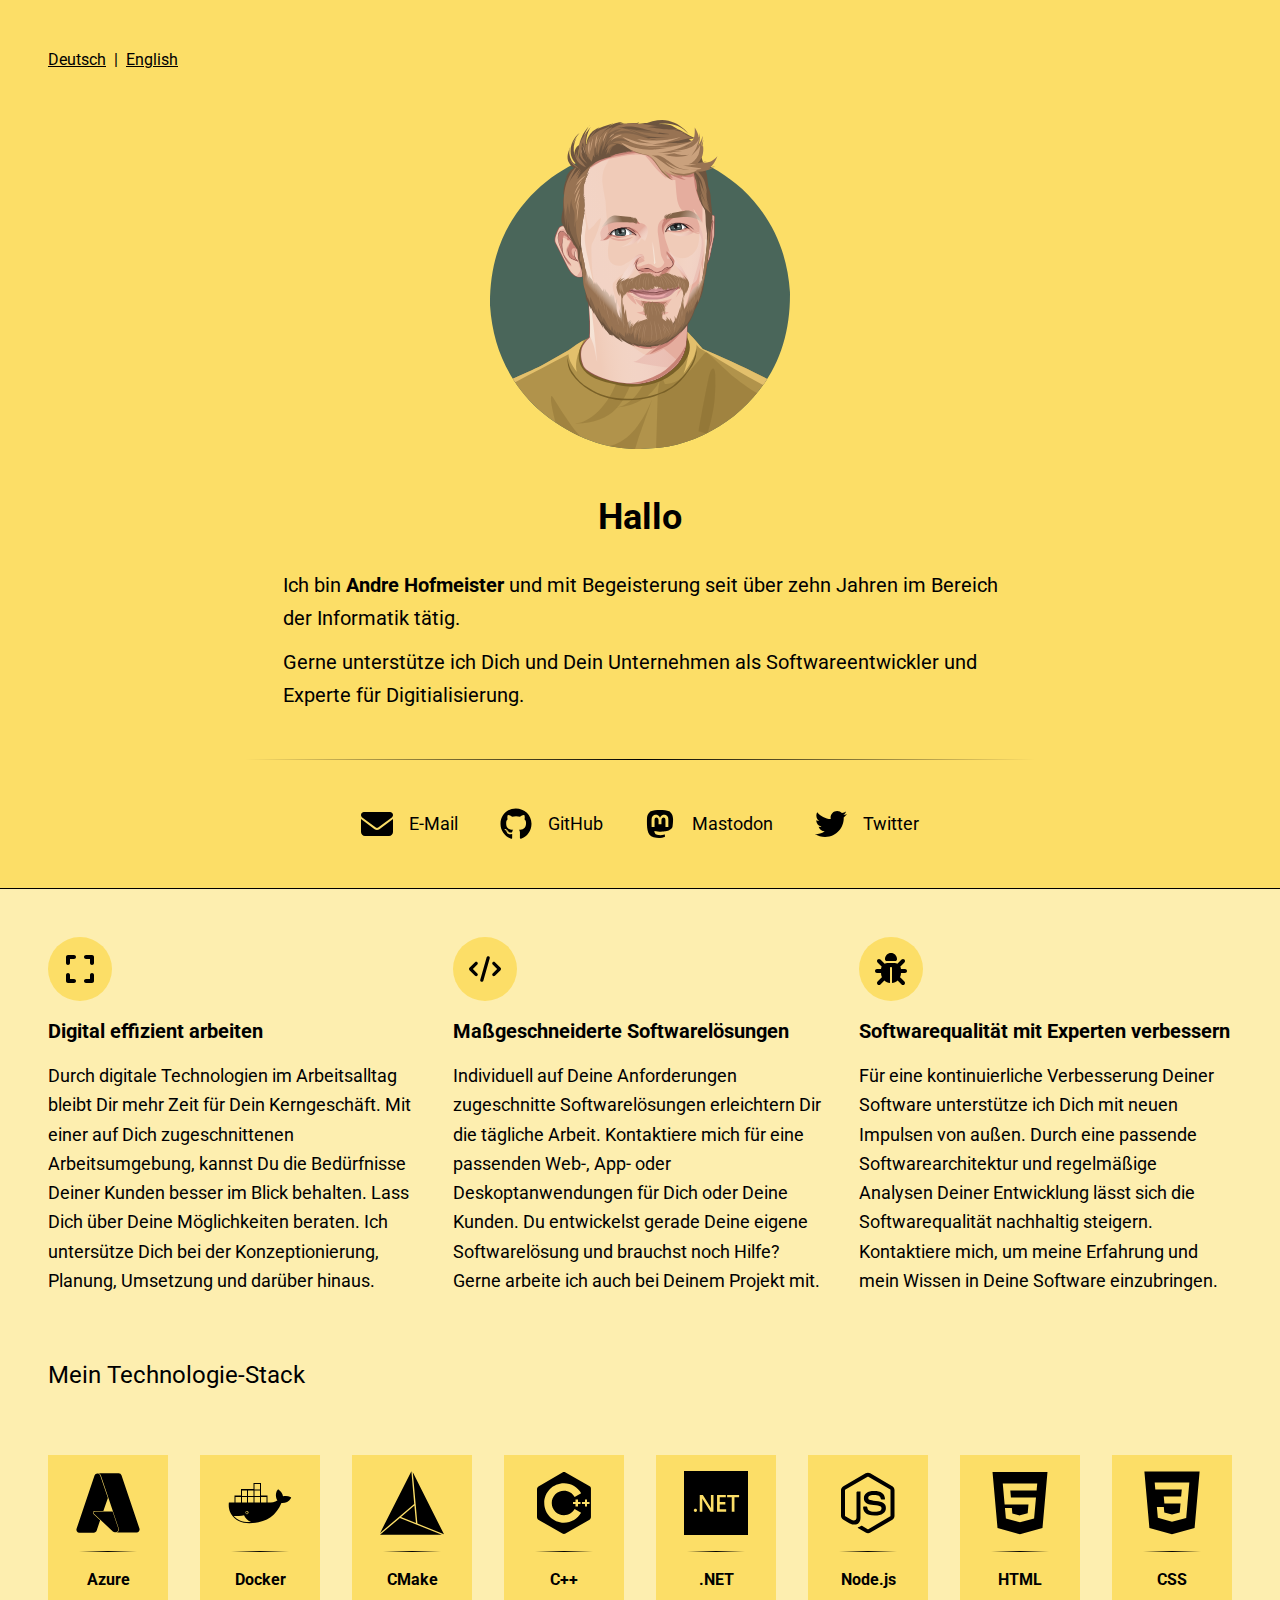
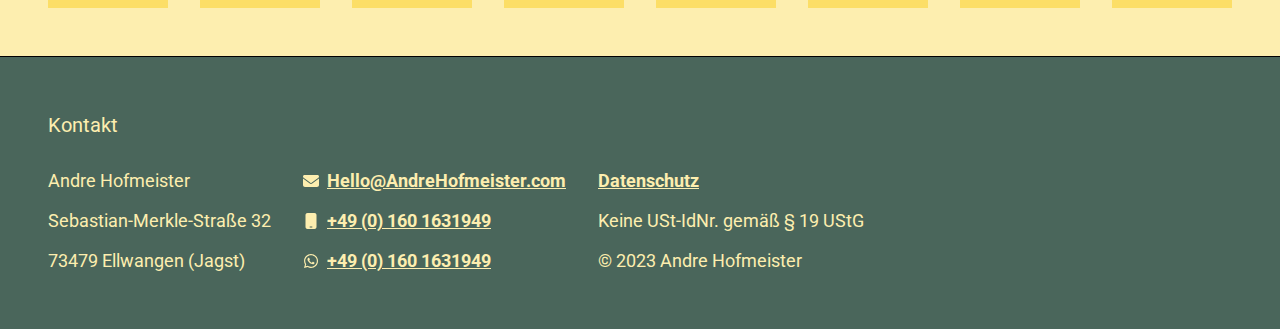
==== commit 3537c17a: "feat: Add languages, Replace CSharp with .NET SVG" ====
--- a/de/index.html
+++ b/de/index.html
@@ -1,2 +1 @@
-<!doctype html><html lang=de><head><meta name=generator content="Hugo 0.111.3"><meta charset=utf-8><meta name=viewport content="width=device-width,initial-scale=1"><meta name=description content="As an experienced computer scientist with over a decade of experience, I am eager to share my passion and expertise."><link rel=me href=https://mastodon.social/@hovfefe><link rel=alternate hreflang=en href=https://www.andrehofmeister.com/en/><link rel=alternate hreflang=de href=https://www.andrehofmeister.com/de/><link rel=alternate hreflang=x-default href=https://www.andrehofmeister.com/><link rel=preconnect href=https://fonts.googleapis.com><link rel=preconnect href=https://fonts.gstatic.com crossorigin><link href="https://fonts.googleapis.com/css2?family=Roboto:wght@400;500;700&display=swap" rel=stylesheet><link href=/css/main.min.1af7b402c787cb480a36ef9718b7b9cbdc23eff3e2005bde3f33f6fff2ba2471.css rel=stylesheet><script src=/js/main.min.e3b0c44298fc1c149afbf4c8996fb92427ae41e4649b934ca495991b7852b855.js defer></script><title>Andre Hofmeister | macht Entwickler glücklich</title></head><body class=bg-[#4A665B]><div class="[&>div>div]:max-w-screen-2xl h-screen flex flex-col"><div class="bg-[#FCDE67] p-4 md:p-8 lg:p-16"><div class="m-auto flex flex-col items-center gap-8"><div><!doctype html><svg width="100%" height="100%" viewBox="0 0 1e3 1097" xmlns="http://www.w3.org/2000/svg" xmlns:xlink="http://www.w3.org/1999/xlink" xmlns:serif="http://www.serif.com/" style="fill-rule:evenodd;clip-rule:evenodd;stroke-linejoin:round;stroke-miterlimit:2"><g><g id="layer1"><g><path d="M499.417 96.001l-63.047 3.987C308.939 118.5 203.951 174.895 121.407 269.173c-82.598 93.659-123.05 210.145-121.356 349.459 9.034 138.205 62.098 252.953 159.194 344.245 105.036 91.136 218.816 135.788 341.339 133.955l63.046-3.987c41.509-5.366 81.251-15.545 119.224-30.536 76.673-30.586 141.92-76.803 195.739-138.649 82.598-93.659 123.05-210.145 121.356-349.459-9.034-138.205-62.098-252.953-159.194-344.245C735.718 138.819 621.939 94.168 499.417 96.001z" style="fill:#4a665a;fill-rule:nonzero"/></g><g><path d="M75.84 862.163c22.749 36.261 50.558 69.83 83.405 100.714 105.036 91.136 218.816 135.788 341.339 133.955l63.046-3.987c41.509-5.366 81.251-15.545 119.224-30.536 76.673-30.586 141.92-76.803 195.739-138.649 16.966-19.238 32.153-39.438 45.53-60.614-36.54-20.069-108.111-53.212-214.693-99.456-23.369-27.701-39.629-45.805-48.782-54.313-9.824-9.709-19.207-14.569-28.149-14.582l-.728.011c-100.915 26.909-158.523 40.087-172.824 39.532-33.377 3.488-61.475-.306-84.295-11.382-18.608-.457-34.721 1.457-48.337 5.744-6.617 1.95-15.688 6.294-27.213 13.032-7.066 4.198-19.513 12.872-37.341 26.021l-86.699 49.237c-14.478 7.909-47.549 23.003-99.222 45.273z" style="fill:#b1934b"/></g><g><path d="M910.273 883.674l3.951-5.589c2.129-3.172 4.257-6.344 6.385-9.516l3.474-5.46c-83.086-41.709-154.639-74.88-214.653-99.519-33.326-38.924-51.114-58.382-53.364-58.374l1.133 7.442c1.878 4.156 3.532 17.903 4.963 41.242.108 9.485-.448 19.184-1.667 29.096-2.438 19.823-7.529 40.501-15.275 62.032 19.262-27.393 31.009-46.671 35.24-57.833 7.123-21.14 9.705-34.477 7.741-40.011l-1.155-1.938c.485.476.871 1.122 1.155 1.938 3.826 6.732 7.938 11.479 12.283 14.27 73.665 44.844 143.592 85.585 209.789 122.22z" style="fill:#e3c06c"/></g><g><path d="M75.84 862.163l5.278 8.256 2.804 4.159c55.082-29.519 114.425-60.707 178.021-93.567-.483 5.105 1.296 12.739 5.336 22.903 6.041 12.725 13.579 24.642 22.614 35.749-3.72-11.309-4.04-24.992-.96-41.048 3.506-18.327 11.485-39.816 23.939-64.469l-1.146.578c-8.588 3.551-25.243 14.528-49.965 32.929l-86.699 49.237c-14.478 7.909-47.549 23.003-99.222 45.273z" style="fill:#e3c06c"/></g><g><path d="M592.294 734.77c33.353-23.477 55.374-25.76 66.061-6.849 13.85 26.604 9.119 54.734-14.191 84.389-40.047 49.747-97.246 75.325-171.597 76.734-26.8-.445-61.464-7.214-103.993-20.309-26.25-9.49-44.785-21.035-55.603-34.637-15.589-17.948-20.59-40.016-15.003-66.205 7.784-23.342 21.752-36.705 41.904-40.089l252.422 6.966z" style="fill:#796128;fill-rule:nonzero"/></g><g><path d="M688.834 762.194l-.791 3.696c-7.045 42.446-32.666 82.154-76.864 119.124-11.128 9.099-28.503 18.185-52.125 27.257-15.871 4.986-30.131 8.837-42.78 11.554-14.806 2.428-29.06 4.147-42.762 5.157-56.984 2.907-105.017-8.824-144.099-35.195-22.291-12.91-40.458-30.463-54.501-52.659-8.261-11.885-13.815-28.77-16.661-50.655-1.359 19.593 2.877 37.564 12.708 53.915 16.317 23.003 36.534 41.921 60.65 56.754 25.646 14.261 46.655 22.959 63.025 26.095 20.02 3.977 33.742 6.187 41.165 6.629 15.971.707 29.729.616 41.274-.272 31.517-2.968 55.483-7.292 71.896-12.97 24.091-8.797 37.694-14.238 40.812-16.322 11.482-6.475 21.495-13.032 30.04-19.673 19.522-16.852 37.972-39.126 55.352-66.821 9.797-18.372 14.35-36.91 13.661-55.614z" style="fill:#796128;fill-rule:nonzero"/></g><g><path d="M423.621 958.189l-.418.044c-5.375.566-11.05.996-17.026 1.288.467.008.979.012 1.537.013l1.859-.017 1.789-.05c.594-.027 1.188-.055 1.781-.083l1.773-.117 1.765-.15 1.756-.183 1.748-.217 1.74-.25 1.696-.278z" style="fill:#796128;fill-opacity:.3;fill-rule:nonzero"/></g><g><path d="M553.69 1093.47l9.94-.629c41.509-5.366 81.251-15.545 119.224-30.536 76.673-30.586 141.92-76.803 195.739-138.649 3.957-4.487 7.816-9.025 11.56-13.647-19.888-10.582-46.324-29.013-79.326-55.254-6.476-4.701-35.76-31.629-87.852-80.785l-.928.074c-1.868-.024-4.9 1.95-9.095 5.923-30.605 38.971-54.731 65.254-72.377 78.847-13.63 11.016-30.741 18.044-51.332 21.084l-6.453.254-9.984-25.626 2.813-7.1-3.672 4.893-24.206-62.131c-30.009 102.233-71.369 158.23-124.081 167.991 66.584-6.476 114.031-36.175 142.343-89.099-3.727 17.557-6.044 32.31-6.953 44.261-2.369 85.967-4.152 146.011-5.36 180.129z" style="fill:#796128;fill-opacity:.3"/></g><g><path d="M423.655 958.184l-.029.004v.001l.016-.002.013-.002v-.001z" style="fill:#796128;fill-opacity:.3;fill-rule:nonzero"/></g><g><path d="M458.152 779.506c-29.983 87.933-54.756 142.925-74.318 164.976-14.94 20.002-30.503 35.5-46.688 46.494-7.988 5.575-16.318 10.18-24.989 13.816-7.65 3.256-16.263 5.308-25.84 6.157-.896.425-.897.744-.002.955 60.292-2.168 104.724-18.475 133.295-48.921 24.742-21.363 52.781-78.906 84.117-172.628l-45.575-10.849z" style="fill:#796128;fill-opacity:.3;fill-rule:nonzero"/></g><g><path d="M218.609 1008.76c27.508 18.807 55.605 34.581 84.275 47.339-8.509-8.007-18.506-19.636-29.99-34.884-22.876-32.508-43.987-64.797-63.333-96.868-2.018-2.305-3.679-3.611-4.983-3.917l-.058.002-.445.053-.738 4.961-.101 6.346c.145 4.692.715 10.307 1.708 16.845 4.144 22.68 8.679 42.728 13.665 60.123z" style="fill:#796128;fill-opacity:.3"/></g><g><path d="M397.375 1086.93c28.242 5.966 56.987 9.239 86.236 9.824l12.718-40.921 43.95-124.368-3.296 7.701c-8.847 20.282-18.135 38.51-27.866 54.685l-16.855 25.363c-9.035 11.786-15.607 19.654-19.718 23.604-5.396 5.652-10.904 10.791-16.523 15.415l-19.387 13.657-20.23 9.755-19.029 5.285z" style="fill:#796128;fill-opacity:.3"/></g><g><path d="M721.091 1045.24l3.687-1.788 1.358-.709c13.255-47.823 20.99-86.973 23.228-117.448 1.995-24.339 2.492-49.243 1.488-74.711-.432-14.206-2.792-21.528-7.078-21.965-5.298-.288-10.552 10.936-15.763 33.673-15.936 78.676-26.956 137.213-33.063 175.613l26.143 7.335z" style="fill:#796128;fill-opacity:.3"/></g></g><g id="layer2"><g><path d="M500.844 64.997c-31.376.0-69.77 1.228-115.183 3.683-.612.033-1.187.303-1.604.752L279.128 182.453c-.341.367-.556.833-.615 1.33L258.97 349.24l-3.101.224v.001c-16.115 1.112-25.69 5.279-28.727 12.499v.001c-11.545 23.335-14.889 39.379-10.03 48.132l-.001.001 39.516 78.295.008.016c5.011 9.746 10.062 17.495 15.153 23.247v.001c.017.019.034.038.052.057 8.568 9.06 17.123 13.589 25.666 13.589 5.117.0 10.151-1.622 15.102-4.866h.001l14.487 79.189h-.001c4.231 56.925 5.316 98.269 3.256 124.032h-.001c-13.977 12.738-22.957 25.345-26.939 37.819-.019.06-.035.121-.05.182-3.974 17.036-2.598 34.882 4.13 53.538h-.001c3.809 16.145 26.2 31.773 67.172 46.885v.001c33.724 12.546 70.58 18.819 110.568 18.819 2.302.0 4.613-.02 6.933-.062.08-.001.16-.007.239-.016 42.4-5.07 76.135-17.501 101.202-37.293h-.004c29.99-20.443 49.093-46.225 57.309-77.345h-.004c4.199-9.029 6.956-40.258 8.272-93.689l-.004.001c21.092-36.585 35.439-67.751 43.04-93.498l-.001.001c8.153-25.628 15.09-58.082 20.811-97.362h-.005c5.468-9.954 9.171-19.18 11.11-27.678l.013-.057 14.088-69.652c.028-.14.044-.282.046-.425l1.137-61.083c.001-.063.0-.125-.004-.187-.235-3.902-2.63-5.853-7.185-5.853-1.348.0-2.915.198-4.7.593l-21.105-74.799-13.619-85.342c-.065-.405-.234-.787-.49-1.107-37.438-46.685-72.17-73.856-104.195-81.512h-.003c-14.594-6.36-47.017-9.54-97.267-9.54z" style="fill:#985753;fill-rule:nonzero"/></g><g><path d="M261.088 351.456l-5.053.366c-15.198 1.049-24.111 4.755-26.74 11.12-11.223 22.667-14.589 38.015-10.098 46.043l39.54 78.343c4.92 9.57 9.86 17.158 14.82 22.762 13.917 14.716 27.484 16.792 40.701 6.228l15.184 82.999c4.3 57.806 5.362 99.627 3.189 125.464-14.061 12.668-23.05 25.14-26.968 37.415-3.878 16.62-2.512 34.061 4.097 52.324 3.515 15.366 25.422 30.481 65.72 45.345 35.386 13.166 74.267 19.37 116.641 18.612 42.009-5.023 75.377-17.313 100.105-36.87 29.603-20.167 48.423-45.585 56.459-76.255 4.118-8.488 6.833-39.662 8.144-93.522 21.174-36.667 35.551-67.849 43.131-93.546 8.144-25.6 15.073-58.073 20.788-97.422 5.471-9.899 9.163-19.042 11.076-27.427l14.088-69.652 1.137-61.083c-.226-3.746-3.951-4.595-11.176-2.546l-21.768-77.147-13.64-85.479c-37.184-46.369-71.555-73.283-103.113-80.743-23.061-10.209-93.582-12.124-211.563-5.745L280.86 184.061l-19.772 167.395" style="fill:#f0cbb8;fill-rule:nonzero"/></g><g><path d="M597.209 76.724 447.077 97.573l54.546 3.151 81.518 5.687c11.192 2.592 17.835 6.222 19.93 10.888 3.267 2.017 6.653 13.04 10.159 33.07.019-.108.042-.163.068-.163.626.0 3.256 31 7.892 92.998 2.031 17.546 3.425 27.164 4.182 28.852 2.911 13.522 8.079 23.341 15.504 29.458-33.498 13.201-53.075 21.708-58.731 25.522-10.523 5.818-17.312 12.745-20.366 20.781-2.962 8.443-3.554 19.255-1.777 32.438l9.765 67.922 2.29 7.998 8.611 17.472c.608 1.52-.428 4.402-3.108 8.645-6.036 7.07-11.954 10.606-17.753 10.606-.02.0-.041-.001-.061-.001-.251.119-.564.178-.939.178-3.042.0-10.161-3.891-21.358-11.674l-6.735-1.712c-.37-.049-.78-.074-1.232-.074-4.808.0-14.235 2.813-28.282 8.438-1.726.446-3.397.669-5.013.669-1.238.0-2.444-.13-3.617-.392-7.736-2.956.021-8.923 23.271-17.9-4.251-7.286-7.955-10.929-11.111-10.929-.589.0-1.159.127-1.71.381-18.226 11.787-22.106 25.457-11.64 41.008 19.465 30.181 38.327 45.271 56.588 45.271 15.8.0 31.149-11.298 46.047-33.894 10.822-15.528 16.444-28.558 16.866-39.089l-22.758-63.642c-3.797-12.28-5.93-20.8-6.4-25.561-1.752-16.641 1.894-26.503 10.94-29.585 11.04-3.565 22.465-5.347 34.274-5.347 14.708.0 30.013 2.765 45.914 8.294 18.512 5.921 29.409 20.002 32.692 42.243 2.023 24.859-6.061 66.49-24.25 124.896-24.465 84.157-42.562 134.608-54.293 151.353-8.168 16.542-33.968 43.164-77.401 79.866-38.356 33.542-62.222 50.313-71.598 50.313-.359.0-.697-.024-1.013-.074l-.003.001c42.932 10.16 87.598 17.122 133.997 20.885 18.952-17.38 31.519-37.869 37.703-61.468 4.119-8.488 6.833-39.662 8.144-93.522 21.174-36.667 35.551-67.849 43.131-93.546 8.144-25.6 15.073-58.073 20.788-97.422 5.471-9.899 9.163-19.042 11.076-27.427l14.088-69.652 1.137-61.083c-.146-2.422-1.755-3.633-4.826-3.633-1.679.0-3.796.362-6.35 1.087l-21.768-77.147-13.64-85.479c-37.184-46.369-71.555-73.283-103.113-80.743-.047-.02-.093-.041-.14-.061h-.003z" style="fill:#e5ad9e;fill-rule:nonzero"/></g><g><path d="M426.786 334.477l-5.55.182c-18.454 1.384-33.018 8.494-43.692 21.33-3.674 4.302-6.79 9.998-9.348 17.086-1.157 3.884-.18 11.409 2.93 22.576-.086 1.412-1.33 3.799-3.732 7.161 4.011 1.476 10.574.747 19.689-2.185 1.86-.618 4.959-2.106 9.299-4.463 3.602-1.979 7.584-4.597 11.945-7.856.943-.579 1.887-.955 2.832-1.126 1.131-.186 2.177-.17 3.138.048 6.324 2.103 10.926 3.271 13.806 3.505 10.53.201 17.099.164 19.708-.11 3.296-.207 6.909-.552 10.837-1.035l6.13-.829c.069-.123-.075-.206-.432-.247l-29.088 2.124c-2.502.002-7.934-1.187-16.296-3.568 6.099 1.528 13.017 2.224 20.755 2.09 5.603-.357 14.709-2.138 27.318-5.345 3.125-.42 5.603-.532 7.435-.337 2.74.123 5.145.696 7.216 1.721l2.856 1.876c1.736 1.476 3.137 3.403 4.205 5.781 2.134 4.757 2.929 11.318 2.386 19.684 7.395-6.156 11.421-12.355 12.079-18.597-.086.5 3.324 2.466 10.228 5.898.62.441 1.672 1.961 3.154 4.559 11.341-23.69 12.741-40.745 4.2-51.164-3.698-3.847-7.303-6.398-10.812-7.652l-4.329-1.432c-9.934-1.989-16.455-3.454-19.563-4.396-2.959-.826-6.728-2.311-11.308-4.454l-32.136.483c-6.697-.964-11.984-1.399-15.86-1.308z" style="fill:url(#_Linear1);fill-rule:nonzero"/></g><g><path d="M478.153 389.483c-2.982.509-5.102.926-6.359 1.253-11.489 3.154-18.368 4.883-20.638 5.189-4.842.955-9.519 1.384-14.03 1.287-14.83-.421-28.976-3.276-42.438-8.566 8.536 7.967 19.767 12.8 33.693 14.501 7.104.653 13.482.427 19.134-.679 5.035-.843 11.923-3.049 20.663-6.617l9.975-6.368z" style="fill:#e5ad9e;fill-rule:nonzero"/></g><g><path d="M494.522 375.054c-8.179 12.211-18.298 23.346-30.354 33.406-7.682 6.327-19.116 12.11-34.299 17.35 27.21-6.691 43.216-11.522 48.018-14.494 8.1-3.796 16.832-11.154 26.198-22.072l-9.563-14.19z" style="fill:url(#_Linear2);fill-rule:nonzero"/></g><g><path d="M661.63 353.153c-7.446 7.258-17.314 12.534-29.605 15.826-4.693 1.042-9.475 1.401-14.348 1.076-2.466-.017-8.663-1.134-18.592-3.35-1.844-.299-3.59-.418-5.238-.36-2.434.111-4.61.665-6.527 1.661-2.249 1.168-3.019 2.092-2.311 2.771.453.36 1.369.62 2.748.778 12.471 1.811 21.034 2.868 25.688 3.169 8.835.708 15.778.735 20.829.082 9.643-1.29 17.194-2.971 22.653-5.044 4.064-1.367 8.379-4.271 12.945-8.712l-8.242-7.897z" style="fill:#e5ad9e;fill-rule:nonzero"/></g><g><path d="M638.698 351.721c6.981-4.038 15.803-4.011 26.465.08 4.194 1.284 11.202 5.33 21.025 12.136 1.794 1.186 3.241 2.204 4.343 3.055 7.355 6.271 11.053 9.214 11.093 8.831-.222-.184-.98-.424-2.274-.717-4.24-.758-8.94-1.745-14.099-2.962 5.753 3.188 11.299 5.685 16.639 7.493-6.628.113-11.659-.351-15.095-1.393-2.311-.604-5.144-1.621-8.499-3.052-20.664-9.391-31.417-14.121-32.26-14.188l-7.338-9.283z" style="fill:#e5ad9e;fill-rule:nonzero"/></g><g><path d="M671.886 367.099c-9.47 5.977-20.417 9.901-32.843 11.772-3.218.445-6.492.637-9.821.578-1.665-.03-3.331-.108-4.997-.237-8.867-.866-14.11-1.292-15.727-1.278-2.424-.163-7.849-.015-16.274.446-.961.007-1.454-.055-1.481-.187.98-.665 4.002-.477 9.067.564 1.925.288 8.753 2.267 20.484 5.936 2.485.692 5.08 1.293 7.786 1.802 5.626.977 10.694 1.358 15.207 1.143 11.321-.416 23.338-4.576 36.052-12.48l-7.453-8.059z" style="fill:url(#_Linear3);fill-rule:nonzero"/></g><g><path d="M514.158 465.57c1.353-9.932-1.833-16.273-9.558-19.022-6.846-.884-14.342 2.857-22.488 11.223-2.172 2.34-4.636 5.529-7.392 9.569l-17.563 27.429c-19.318 27.202-28.587 40.755-27.806 40.659-4.329 6.639-6.808 16.766-7.438 30.383 5.654-11.172 10.863-19.079 15.626-23.721.304-1.258 9.511-8.425 27.623-21.499 5.056-4.44 9.075-8.507 12.057-12.202 3.009-3.778 5.179-7.664 6.509-11.658 1.016-2.443 2.63-9.464 4.841-21.063.558-2.21 1.344-4.2 2.357-5.97 3.495-5.095 8.773-8.884 15.831-11.369l7.401 7.241z" style="fill:url(#_Linear4);fill-rule:nonzero"/></g><g><path d="M340.031 617.122l-.24.014c-3.184 8.915-5.407 24.218-6.668 45.909.943 26.046.779 46.625-.492 61.736-.238.214-.474.428-.708.641.048 6.229.132 12.705.253 19.429.949 42.151 1.837 74.283 2.662 96.396 10.386 6.249 23.933 12.455 40.642 18.618 32.389 12.051 67.704 18.269 105.947 18.655 1.265.012 2.533.019 3.803.019 1.003.0 2.007-.004 3.013-.012 1.29-.01 2.583-.027 3.878-.05 42.009-5.023 75.377-17.313 100.105-36.87 15.292-10.417 27.706-22.236 37.243-35.456l-50.108-43.257c-21.681 13.269-39.546 19.903-53.595 19.903-5.52.0-10.451-1.024-14.793-3.072-80.6-50.374-137.58-104.575-170.942-162.603z" style="fill:url(#_Linear5);fill-rule:nonzero"/></g><g><path d="M246.666 363.844l-2.254.076c-6.215.838-10.198 2.437-11.95 4.797l-1.16 1.294-2.402 4.963-1.634 5.593c-2.5 11.817-.391 27.413 6.326 46.79 3.876 10.752 6.649 17.699 8.317 20.84 3.893 8.248 9.469 18.546 16.73 30.894 4.072 5.492 7.62 8.238 10.642 8.238.897.0 1.748-.242 2.553-.727.671-.855-.977-4.181-4.944-9.978-11.543-13.745-18.378-22.483-20.508-26.213-4.026-6.99-6.313-13.602-6.858-19.837-.127-7.669.292-16.517 1.258-26.545.602-5.057 1.553-8.651 2.853-10.781.405-.411.986-.617 1.742-.617 2.164.351 3.667.802 4.51 1.354 3.774 1.806 9.085 5.417 15.932 10.834.422.47.482 1.244.179 2.321-6.962 12.16-10.687 19.899-11.175 23.217-1.384 3.596-1.414 8.168-.09 13.719 1.15 3.221 2.67 6.177 4.558 8.868l3.11 3.837c2.257 2.426 4.884 4.586 7.88 6.481 5.992 3.791 13.461 6.521 22.407 8.19.535-.023.458-.56-.232-1.609-3.079-3.237-5.783-6.735-8.113-10.493-1.401-2.357-2.45-5.057-3.146-8.1-.508-2.809-.377-5.577.392-8.306 1.674-4.769 2.959-7.154 3.854-7.154.176.0.337.092.482.277 3.511 19.132 7.944 37.016 13.299 53.653.798 3.242 1.327 6.574 1.589 9.997.062 2.765-.334 4.835-1.189 6.21-5.052 6.803-7.791 10.876-8.216 12.219-.506 1.121-.815 2.343-.927 3.665 2.352.753 4.694 1.129 7.025 1.129 5.645.0 11.229-2.207 16.752-6.622l2.36 12.899c.669-5.707.621-13.367-.142-22.978-1.24-16.855-5.627-38.02-13.16-63.495l-24.538-61.769c-.926-1.989-1.998-3.794-3.217-5.416-6.215-7.727-15.846-11.632-28.895-11.715z" style="fill:#e5ad9e;fill-rule:nonzero"/></g><g><path d="M590.163 461.734c-2.206-7.933-2.25-14.601-.132-20.002 2.048-4.821 5.238-5.39 9.571-1.707 6.72 6.685 19.049 22.641 36.985 47.869 3.476 4.448 9.695 15.212 18.659 32.295.537.676.371-1.026-.5-5.104 3.655 10.881 5.497 18.623 5.527 23.226.327 4.599-.721 12.642-3.144 24.13-1.243-12.244-4.132-22.419-8.667-30.526-7.872-15.763-22.623-37.777-44.256-66.044l-14.043-4.137z" style="fill:url(#_Linear6);fill-rule:nonzero"/></g><g><path d="M606.334 596.247c-20.164 6.802-43.985 10.091-71.462 9.866-17.362.177-34.929-3.59-52.702-11.302 6.218 11.187 13.826 19.91 22.824 26.17 7.003 5.173 15.608 8.251 25.815 9.235-12.072 5.959-26.117 9.846-42.134 11.661 17.453 6.203 30.081 10.134 37.882 11.794 9.681 2.382 19.248 2.763 28.704 1.143 14.117-2.195 26.344-5.802 36.68-10.822 3.177-1.665 3.925-2.782 2.245-3.35.276-.413-5.111-.617-16.16-.614-2.164-.251-3.315-.823-3.454-1.715-.101-.711.544-1.962 1.936-3.751 4.308-5.502 8.373-10.507 12.196-15.015l17.63-23.3z" style="fill:#e5ad9e;fill-rule:nonzero"/></g><g><path d="M577.467 572.394c27.643-8.743 42.485-14.141 44.527-16.193 3.641-2.039 6.277-4.154 7.909-6.344 1-.964 2.13-3.871 3.39-8.721 7.188 8.041 8.684 15.766 4.49 23.175-2.565 5.342-8.923 14.765-19.074 28.268 7.555-12.663 9.133-19.492 4.735-20.488-.964-.238-2.339-.171-4.126.201-10.483 2.411-18.167 3.973-23.052 4.686-3.352.567-10.846 1.603-22.482 3.109l3.683-7.693z" style="fill:#e5ad9e;fill-rule:nonzero"/></g><g><path d="M512.949 572.993c-7.058.363-15.086-.546-24.084-2.727-5.977-1.082-17.238-5.587-33.782-13.517-2.458-.91-4.09-.706-4.895.613-3.236 16.637 8.645 35.591 35.644 56.862 2.534 2.087 2.737.29.609-5.389-.73-2.481-4.053-8.903-9.968-19.264 8.617 3.878 17.42 6.177 26.41 6.898 1.313-.143 1.895-.598 1.748-1.363l-5.058-7.307c-.619-.91-.192-1.665 1.279-2.264 5.341-1.795 14.989-1.877 28.943-.245l-16.846-12.297z" style="fill:#e5ad9e;fill-rule:nonzero"/></g><g><path d="M441.535 79.723c-26.082 6.905-55.602 22.285-88.561 46.142-16.457 12.074-30.658 31.548-42.602 58.423 15.303-14.835 30.805-27.367 46.507-37.594 12.208-7.24 27.401-13.236 45.58-17.987 36.673-8.607 62.02-12.959 76.04-13.054 9.123-.478 18.03-.397 26.722.243 32.192 4.282 48.629 6.059 49.312 5.328L441.535 79.723z" style="fill:#e5ad9e;fill-rule:nonzero"/></g><g><path d="M522.235 48.548c-7.322 2.595-14.207 9.393-20.656 20.392-4.791 9.349-6.048 17.913-3.774 25.692 1.171 4.052 3.312 7.927 6.424 11.625 10.642 10.218 27.416 29.323 50.321 57.314 7.611 8.096 18.845 18.732 33.702 31.906.877.492-5.938-7.076-20.445-22.702 9.058 13.883 22.902 22.83 41.534 26.84 19.594 2.255 34.073-1.871 43.437-12.377L522.235 48.548z" style="fill:#e5ad9e;fill-rule:nonzero"/></g><g><path d="M699.659 344.591c-.777 5.099-1.361 9.436-1.39 13.019-.145 17.863-.378 29.883-.883 36.072-.615 7.556-1.657 14.219-2.827 20.077-2.406 12.051-8.084 22.936-17.941 32.111-22.735 21.164-49.552 19.821-80.029-3.574 8.54 21.446 13.376 32.399 14.508 32.862 1.938 3.115 4.153 6.463 7.25 9.459 13.926 13.468 23.14 22.624 27.039 28.091 5.549 7.778 9.068 15.821 10.489 24.129 1.036 6.065.561 12.781-1.835 19.974-13.514 40.569-22.301 65.388-25.866 74.623.507-.189 1.218-1.359 2.222-3.469 6.8-14.289 10.301-21.815 10.515-22.597 5.87-21.456 10.733-34.336 13.706-39.177 3.428-5.584 6.057-9.873 8.695-12.398 13.582-6.407 21.678-13.766 26.082-21.094 5.61-9.334 25.909-105.797 30.673-126.913l-20.408-61.195z" style="fill:url(#_Linear7);fill-rule:nonzero"/></g><g><path d="M328.927 367.573c-17.388-81.319-18.664-145.541-3.826-192.667 5.843-22.081 15.116-37.559 27.817-46.434 22.802-13.873 37.385-15.496 43.747-4.867 1.019 2.658.736 5.81-.847 9.458-10.26 17.487-16.061 29.53-17.401 36.13-2.596 8.233-3.928 17.911-3.996 29.034-1.219 4.659 2.347 28.706 10.698 72.141 1.316 38.072 5.667 77.905 13.052 119.499.27 3.015.232 6.092-.112 9.231-3.502 19.009-5.119 31.772-4.85 38.291-.006 12.192 1.184 21.466 3.571 27.823 6.23 15.141 18.175 21.888 35.836 20.24 5.378 2.245 24.857-8.864 58.435-33.327 5.381-2.794 12.757-3.278 22.126-1.45-5.553 2.113-11.803 7.617-18.75 16.512-28.138 49.978-45.965 76.854-53.481 80.629-2.742 2.922-3.881 12.479-3.416 28.672-2.706-12.309-3.872-23.642-3.499-34-.268-3.36 3.292-12.651 10.682-27.875.462-1.086.408-1.921-.162-2.505-25.284 20.076-36.995 32.435-35.135 37.075-1.978 5.576.97 20.016 8.845 43.321.62 4.344 15.087 37.065 43.402 98.161 1.819 4.261 2.249 6.591 1.29 6.991-32.002-9.715-56.408-20.027-73.218-30.938-11.607-6.662-19.377-16.476-23.31-29.441-1.557-4.57-3.089-10.833-4.595-18.789-13.383-69.34-19.748-103.983-19.094-103.928-2.659-15.051-4.278-43.198-4.859-84.441.118-8.065.735-13.544 1.849-16.437 15.624-30.046 25.715-58.247 30.274-84.603-.997-4.62-8.917 2.783-23.759 22.209l-17.314 16.285z" style="fill:url(#_Linear8);fill-rule:nonzero"/></g><g><path d="M729.811 314.863c-4.809-21.163-11.377-39.874-19.703-56.134-1.045-.011-1.559 2.588-1.542 7.797l-.364 69.501c-.037 3.83-.2 5.889-.49 6.176l-25.107-39.314c-3.296-4.948-4.708-6.217-4.235-3.808l25.532 66.297c3.527 10.767 5.987 23.464 7.38 38.09 1.439 12.314 1.603 28.82.495 49.518-1.129 22.769-2.025 38.719-2.69 47.849-.224 5.021-1.804 22.753-4.739 53.196-.329 4.094-.369 6.501-.119 7.22.385.177.884-.97 1.497-3.44 1.792-12.28 3.021-19.81 3.689-22.589l17.766-82.596c2.107-12.676 3.348-32.539 3.721-59.589l-1.091-78.174z" style="fill:#f0cbb8;fill-rule:nonzero"/></g><g><path d="M691.531 563.633c2.843-9.17 5.348-22.476 7.515-39.918 1.931-18.052 3.147-35.777 3.649-53.173.095 1.245 1.145 7.468 3.152 18.67.554 3.486.946 6.204 1.173 8.153.928 7.74 1.447 14.939 1.557 21.6.239 11.554-1.214 25.512-4.357 41.875l-12.689 2.793z" style="fill:#f0cbb8;fill-rule:nonzero"/></g><g><path d="M279.255 410.812c-26.009-37.196-42.822-48.506-50.438-33.929-2.609 8.905-.889 23.024 5.159 42.357 5.899 21.026 14.107 39.662 24.621 55.909 1.785 2.529 3.876 4.525 6.273 5.988 3.562 1.924 5.201 2.145 4.915.664-.098-.914-1.105-2.716-3.019-5.404-9.63-12.109-15.027-19.291-16.19-21.545-3.17-5.066-5.478-10.386-6.922-15.96-4.414-18.191-3.844-35.871 1.71-53.037.636-1.753 4.501-.256 11.595 4.491.445.519.705 1.076.779 1.672-.503 5.822-.34 8.667.488 8.533l6.848-1.451c1.39.288 3.175 1.546 5.353 3.773l-4.09 7.598c-.69 1.391-1.46 3.28-2.308 5.665-3.843 10.048-5.684 16.604-5.524 19.667.172 9.866 3.238 17.669 9.2 23.411 2.486 3.221 11.254 7.036 26.304 11.445.148-.247.023-.62-.378-1.121-3.352-3.241-6.01-6.261-7.975-9.058-1.603-2.204-2.82-4.466-3.649-6.784-1.453-2.975-1.351-8.334.308-16.076-.332-.061-.803 1.181-1.412 3.725-.454 1.842-1.005 5.75-1.652 11.725-.111.724-.331 1.086-.66 1.085-4.026-4.053-6.257-9.523-6.691-16.408.096-5.363 1.524-8.595 4.284-9.696 2.174-1.037 7.981-.262 17.421 2.323l-14.35-19.562z" style="fill:#c88276;fill-rule:nonzero"/></g><g><path d="M734.465 344.968c1.825-6.091 4.172-9.665 7.042-10.722 1.958.111 2.752 4.015 2.38 11.714-.134 2.576-.379 5.257-.736 8.045.063.021-.653 4.453-2.148 13.295-.261 1.734-.439 3.292-.533 4.673-.109 1.46-.139 2.943-.091 4.446.488 7.473.675 11.897.562 13.27-.029 2.999-.373 6.565-1.034 10.699-.896 6.773-4.208 17.412-9.935 31.914l4.493-87.334z" style="fill:#c88276;fill-rule:nonzero"/></g><g><path d="M577.983 724.144c-28.057 7.032-49.169 8.994-63.334 5.887-9.427-1.555-19.911-4.267-31.453-8.137-6.851-1.929-23.746-9.067-50.687-21.414-5.199-1.941-8.658-2.505-10.377-1.692-5.237 3.691.538 13.114 17.324 28.269 15.405 11.909 32.965 21.67 52.679 29.281 30.647 10.443 55.931 8.241 75.853-6.606-2.801.253-14.996 10.755-36.584 31.506l47.616-22.902c8.329-4.294 15.321-8.531 20.976-12.71 14.078-10.48 28.985-26.573 44.719-48.279l-66.732 26.797z" style="fill:#c88276;fill-rule:nonzero"/></g><g><path d="M651.872 752.489c-11.099 20.585-23.633 38.523-37.601 53.814-9.228 10.103-19.082 19.05-29.562 26.842l-16.19 10.822-26.7 13.786c-25.283 11.696-51.777 18.388-79.483 20.074 6.837.432 13.773.667 20.806.706.695.004 1.391.006 2.088.006.611.0 1.221-.002 1.833-.005 1.68-.008 3.366-.027 5.058-.057 42.009-5.023 75.377-17.313 100.105-36.87 29.603-20.167 48.422-45.585 56.459-76.255 1.179-2.429 2.242-6.717 3.191-12.863h-.004z" style="fill:#c88276;fill-rule:nonzero"/></g><g><path d="M592.268 604.878c-.334.091-.746.168-1.233.231-2.716.16-4.819.316-6.31.468-9.005 1.085-14.455 1.654-16.349 1.706-5.163.345-11.099.441-17.81.287-7.517-.193-14.665-.648-21.445-1.366-9.796-1.086-17.758-2.304-23.887-3.653-.298-.029-.544.024-.737.162.296 2.936 4.452 7.398 12.467 13.384 5.87 3.854 12.358 6.548 19.464 8.081 4.941.974 10.14.913 15.595-.184 4.965-.841 12.536-3.183 22.715-7.024l17.53-12.092z" style="fill:#c88276;fill-rule:nonzero"/></g><g><path d="M597.6 569.777c4.979.342 11.478-2.026 19.497-7.105 2.721-1.8 5.171-3.847 7.351-6.141 2.573-2.717 4.882-6.049 6.924-9.995.305-.411.675-.445 1.11-.102 2.167 1.824 2.95 4.303 2.35 7.436-.515 2.789-3.012 8.227-7.492 16.314-.148.072-.147-.162.003-.703.984-2.635 1.774-4.941 2.371-6.917.195-.584.13-.89-.195-.918l-4.285 3.749c-.992.72-2.24 1.409-3.745 2.066.55.09-5.784 2.049-19.001 5.879l-4.888-3.563z" style="fill:#c88276;fill-rule:nonzero"/></g><g><path d="M509.779 574.232c-18.554-2.424-30.576-4.623-36.066-6.598-8.21-2.454-13.833-6.487-16.871-12.097-.763-.424-2.082-.287-3.957.412-4.462 1.961-5.918 4.451-4.37 7.47 3.383 5.132 9.047 10.116 16.991 14.954 5.626 3.07 9.04 4.725 10.243 4.965.268.004.186-.235-.247-.717l-5.325-4.763c-.262-.26-.251-.433.032-.52 3.701.04 11.856.932 24.465 2.678l15.105-5.784z" style="fill:#c88276;fill-rule:nonzero"/></g><g><path d="M601.415 490.839c-5.159-1.109-9.851-.923-14.075.555-1.373.484-2.714 1.181-4.021 2.09-6.174 5.42-10.373 8.573-12.597 9.459-3.895 1.976-8.237 3.137-13.025 3.482-3.449.241-6.664-.208-9.645-1.348-1.19-.451-2.466-1.075-3.829-1.871-5.342-3.695-9.009-5.963-11-6.803-2.835-1.353-6.018-2.302-9.55-2.848-12.281-1.363-20.893-.206-25.836 3.47-2.136 1.486-1.171 3.493 2.895 6.022 4.19 2.608 8.701 4.157 13.532 4.646 1.461.183 3.365.184 5.712.002 8.62-1.471 13.251-2.027 13.893-1.667 1.166.064 2.578.282 4.234.654 7.849 2.095 11.977 3.128 12.384 3.098 2.807.521 5.201.728 7.182.621 1.794-.089 3.414-.419 4.859-.989l11.038-5.022c.44-.094-.03 1.109-1.408 3.609l-8.533 14.066c-.702 1.344-.519 2.183.551 2.516 2.554.783 7.482-1.912 14.784-8.084 5.395-4.421 13.488-12.799 24.28-25.136l-1.825-.522z" style="fill:#c88276;fill-rule:nonzero"/></g><g><path d="M514.065 501.357c-6.304 1.475-12.416.791-18.338-2.052-3.915-1.501-6.321-5.052-7.22-10.654-.739-5.914.879-12.911 4.853-20.991 3.163-5.505 7.905-9.698 14.226-12.578-5.44 1.019-10.963 3.579-16.569 7.679-3.704 2.84-6.615 6.873-8.734 12.098-2.153 5.377-3.569 8.756-4.249 10.137l6.427-7.747c.751-.864 1.185-1.213 1.303-1.048-2.568 10.125-1.062 17.577 4.516 22.356 1.61 1.64 3.699 2.734 6.266 3.282 3.514.678 9.048 1.238 16.601 1.682l.918-2.164z" style="fill:#c88276;fill-rule:nonzero"/></g><g><path d="M588.304 497.948c8.216-2.753 13.384-5.353 15.504-7.799 3.455-3.379 5.266-7.481 5.435-12.308.054-2.929-.549-5.506-1.811-7.733-.182-.791-2.567-3.282-7.155-7.472-.823-.885-1.73-2.013-2.722-3.384-1.439-1.723-4.24-6.546-8.402-14.468-.249-.354-.414-.147-.496.621.099 2.725.133 4.817.099 6.277-.066.374-.194.455-.383.244-.506-1.896-.511-5.654-.015-11.274.208-2.504.721-3.439 1.54-2.803 11.201 11.65 17.868 18.991 20.002 22.024 3.308 4.267 4.981 7.922 5.018 10.966.211 4.175-1.132 8.402-4.031 12.682-4.633 6.368-10.084 12.13-16.354 17.286l-6.229-2.859z" style="fill:#c88276;fill-rule:nonzero"/></g><g><path d="M468.102 334.51c2.657-1.915 6.24-2.618 10.748-2.107 4.9.745 9.266 2.502 13.1 5.271 2.337 1.671 4.349 3.654 6.035 5.949 1.42 1.993 1.613 3.144.58 3.453-.276.116-1.085-.035-2.427-.455-8.089-2.75-12.892-4.328-14.407-4.735-1.225-.37-2.938-.783-5.139-1.238l-8.49-6.138z" style="fill:#c88276;fill-rule:nonzero"/></g><g><path d="M501.478 392.538c.075-8.063-5.962-16.882-18.111-26.458-8.312-6.44-18.661-9.315-31.047-8.625-13.904 1.29-26.549 4.79-37.936 10.5-6.007 3.375-10.952 6.761-14.834 10.158-13.437 14.064-20.964 21.268-22.581 21.613 6.22-.039 10.936-.808 14.15-2.308 1.725-.326 5.156-3.311 10.29-8.956 1.093-.835 2.185-1.323 3.275-1.464 1.109-.152 2.348-.031 3.717.362 6.164 2.497 10.123 3.885 11.878 4.165 2.03.487 4.768.764 8.213.832 8.264-.074 20.089-1.628 35.476-4.659-7.103 1.101-16.309 1.651-27.617 1.649-7.416-.138-13.994-.974-19.732-2.506 7.241-.5 12.284-1.32 15.129-2.459 1.188.001 5.547-2.649 13.079-7.95 1.979-1.059 3.986-1.767 6.02-2.122 3.563-.587 7.421-.506 11.575.244l20.348 6.401c1.277.394 2.168.584 2.672.57.598-.032.623-.557.075-1.574l-5.249-8.219c3.362 1.318 7.712 3.654 13.049 7.007l8.161 13.799z" style="fill:#c88276;fill-rule:nonzero"/></g><g><path d="M588.481 365.758c2.999-7.243 8.469-12.772 16.411-16.588 9.526-3.803 20.249-5.394 32.168-4.774 11.749 1.32 20.897 4.231 27.442 8.735 4.259 2.817 8.126 6.947 11.6 12.391-6.484-6.895-16.183-12.242-29.099-16.042 3.995 1.163 7.968 3.103 11.919 5.821.285-.237 4.568 3.882 12.85 12.355 1.226 1.154 4.069 3.172 8.53 6.052-5.979-1.779-8.865-2.758-8.659-2.936-.239.203-2.962-2.075-8.171-6.835-.929-.68-1.871-1.03-2.827-1.051-.989-.027-2.143.207-3.462.7-7.414 3.388-12.895 5.611-16.441 6.668-3.555 1.081-7.467 1.898-11.736 2.453-4.456.545-8.602.656-12.438.331-1.559-.116-3.229-.313-5.011-.59-.364.003-3.54-.637-9.528-1.92-1.355-.245-1.781-.253-1.277-.026 8.237 1.459 15.965 1.719 23.184.781 12.639-2.045 20.993-4.508 25.062-7.389 2.173-1.408 1.233-2.7-2.819-3.877-8.987-2.504-17.212-4.09-24.675-4.756l-33.023 10.497z" style="fill:#c88276;fill-rule:nonzero"/></g><g><path d="M451.728 82.732c-65.457 20-108.027 47.201-127.709 81.604 34.228-21.509 64.993-35.876 92.296-43.1 55.784-11.299 99.164-16.365 130.14-15.197l-94.727-23.307z" style="fill:#c88276;fill-rule:nonzero"/></g><g><path d="M637.929 168.872c-12.617-16.119-33.06-31.05-61.329-44.793-22.464-11.613-46.878-17.863-73.241-18.75-6.995-.221-14.526-.321-22.593-.299 17.947.945 34.774 7.201 50.48 18.767 6.508 4.961 12.266 10.29 17.273 15.986 23.383 29.55 35.362 44.051 35.936 43.505 6.095 6.177 13.858 11.906 23.288 17.185.894.058 1.03-.317.406-1.127l-8.568-9.469c.073-.285.395-.292.967-.022l7.667 4.184c.552.151.697-.274.434-1.275l-8.429-10.95c19.411 9.891 36.404 15.998 50.979 18.323.898-.197.884-.547-.042-1.049l-16.213-8.764c-1.436-.777-1.916-1.283-1.44-1.517l9.852 3.117c-3.206-2.765-4.044-4.079-2.514-3.941 14.602 3.204 25.585 3.512 32.949.925 10.37-3.604 17.078-9.653 20.125-18.148l-55.987-1.888z" style="fill:#c88276;fill-rule:nonzero"/></g><g><path d="M725.439 232.522c-3.198-9.288-8.77-18.38-16.715-27.278-1.42-2.581-15.055-15.23-40.904-37.947 6.448 11.594 10.174 19.531 11.177 23.811.531 1.87.985 3.963 1.363 6.281 1.785 14.557 3.221 23.963 4.307 28.216 2.013 9.127 4.429 17.497 7.247 25.11 4.979 13.688 12.38 27.507 22.2 41.458l11.325-59.651z" style="fill:#c88276;fill-rule:nonzero"/></g><g><path d="M727.466 411.391c-5.27-14.736-8.351-18.431-9.24-11.085-.125 1.293-.165 3.26-.122 5.901.539 15.87.764 23.863.672 23.98.042 4.743-.036 9.643-.234 14.701-.209 7.73-1.608 22.752-4.2 45.067-.176 1.963-.19 3.235-.045 3.817 1.202 1.21 3.365-6.813 6.491-24.069 2.056-12.042 3.828-27.069 5.314-45.082l1.364-13.23z" style="fill:#f5e5d5;fill-rule:nonzero"/></g><g><path d="M549.149 470.994c-.044.107-.127.268-.251.484-.684 1.062-1.088 1.734-1.212 2.015-.259.501-.477 1.032-.655 1.593-.414 1.387-.531 2.632-.349 3.733.259 1.194.866 1.549 1.821 1.065.631-.41 1.189-1.588 1.672-3.535l-1.026-5.355z" style="fill:#f5e5d5;fill-rule:nonzero"/></g><g><path d="M547.235 470.425c-.86 1.04-1.285 2.264-1.276 3.672.01 1.271.524 2.422 1.542 3.453.973.793 1.964.774 2.974-.055.674-.583.975-1.71.9-3.381l-4.14-3.689z" style="fill:#f5e5d5;fill-rule:nonzero"/></g><g><path d="M547.666 478.057c-.215-.202-.929-8.504-2.143-24.906.033-.063-.549-5.029-1.745-14.897-.244-2.833-1.522-10.823-3.836-23.969-.284-1.847-.483-3.421-.598-4.723-.398-5.765.077-8.427 1.424-7.986 1.245 1.186 2.718 7.681 4.418 19.483.71 4.724 1.287 9.069 1.732 13.033l2.222 23.061c.132 1.446.738 5.786 1.816 13.018.531 3.451-.002 6.515-1.6 9.194l-1.69-1.308z" style="fill:url(#_Linear9);fill-rule:nonzero"/></g><g><path d="M299.85 446.519c-1.569-1.04-3.558-16.513-5.967-46.419-1.054-13.347-1.133-25.273-.236-35.779.835-10.417 3.381-23.955 7.639-40.614 7.598-27.882 11.695-39.923 12.291-36.122l2.149 29.678 4.555 32.677c.091 1.693-.013 3.895-.312 6.607-2.583 16.137-3.877 26.431-3.88 30.883-.377 8.324.05 16.84 1.281 25.549 1.486 10.823 3.722 23.32 6.708 37.491l26.545 121.872c-.6 5.933-3.94 2.752-10.018-9.543-7.421-16.611-12.349-30.974-14.783-43.089l-25.972-73.191z" style="fill:url(#_Linear10);fill-rule:nonzero"/></g><g><path d="M329.038 590.5l-.759.157c-.129.054-.257.121-.385.202l1.548 8.458c4.043 54.354 5.224 94.576 3.543 120.665 4.354 9.157 7.75 17.299 10.187 24.427 2.287 6.917 3.859 12.418 4.716 16.505l7.288 39.204c.749 3.043 1.347 4.766 1.794 5.17.178-.108.262-.568.251-1.381l-9.873-95.55-11.001-95.423c-1.123-8.391-2.253-14.368-3.391-17.931-.96-2.771-2.266-4.272-3.918-4.503z" style="fill:url(#_Linear11);fill-rule:nonzero"/></g><g><path d="M593.134 325.243c-4.805-1.064-10.162 2.01-16.069 9.222-.291.731.455 1.201 2.236 1.412.159.123.22.389.183.797-3.292 6.303-5.126 10.4-5.503 12.291-.962 3.479-1.302 6.991-1.022 10.535.835 9.073 3.226 16.785 7.175 23.136-2.813-13.461-2.257-23.214 1.666-29.257 4.53-7.484 15.411-17.491 32.643-30.02l-21.309 1.884z" style="fill:#c88276;fill-rule:nonzero"/></g><g><path d="M531.038 575.539c-5.889.544-11.315.83-16.281.857-2.086.021-4.255.014-6.505-.022l-29.073-.495c-.551-.025-6.814.029-18.788.161-.612-.019-1.093.052-1.445.213-.275.86 5.31 3.495 16.755 7.907 8.431 3.184 15.457 5.372 21.079 6.565 7.771 1.962 17.049 2.451 27.834 1.465 10.365-.777 25.929-3.424 46.692-7.94l-40.268-8.711z" style="fill:#f0cbb8;fill-rule:nonzero"/></g><g><path d="M572.858 581.525c8.522-2.251 14.188-3.866 16.997-4.847l41.935-14.369 3.39-1.009c.313-.075.521-.06.622.044.253.245-.159 1.081-1.235 2.507-4.139 4.464-6.738 7.197-7.799 8.199-2.833 2.797-5.763 5.058-8.791 6.783-2.935 2.204-13.582 5.968-31.94 11.293l-13.179-8.601z" style="fill:#f0cbb8;fill-rule:nonzero"/></g><g><path d="M543.463 574.957c-3.881.327-13.117 1.75-27.71 4.268-3.946.562-8.099 1.053-12.458 1.473-6.657.759-17.944 1.109-33.86 1.05-.504.004-.741.142-.711.413.167.579.751 1.189 1.751 1.83 8.093 3.994 13.149 6.407 15.17 7.24 6.439 2.797 12.182 4.743 17.228 5.839 12.328 2.804 26.645 3.82 42.951 3.048l-2.361-25.161z" style="fill:#f0cbb8;fill-rule:nonzero"/></g></g><g id="layer3"><g><path d="M605.469 352.739c-4.035.716-7.719 2.717-11.052 6.004-5.969 6.115-9.385 10.899-10.248 14.352-.242.767-.166 1.091.228.973 2.094-1.721 3.892-2.873 5.393-3.458.96-.426 1.937-.816 2.931-1.17 4.702-1.464 7.756-2.522 9.162-3.176.106-.17-.635-.065-2.222.317-5.788 1.612-9.111 2.499-9.971 2.661-1.014.224-1.587.217-1.719-.022-.202-.491.823-1.85 3.075-4.076 2.167-2.069 4.427-3.854 6.779-5.355l7.644-7.05z" style="fill:#643734;fill-rule:nonzero"/></g><g><path d="M640.229 353.377c3.237-1.525 6.944-1.474 11.122.155 5.368 2.872 6.889 5.078 4.564 6.62-2.034 1.434-5.584 2.64-10.65 3.616-1.672.332-3.735.651-6.188.955-8.633.896-13.946 1.489-15.942 1.779l17.094-13.125z" style="fill:#643734;fill-rule:nonzero"/></g><g><path d="M652.74 353.776c.308-.012.857.262 1.647.822 4.311 3.429 6.669 5.24 7.076 5.431.892.619 2.644 1.665 5.257 3.138.081.091-.276.04-1.07-.154-1.403-.32-2.787-.672-4.153-1.054l-10.596-3.225 1.839-4.958z" style="fill:#643734;fill-rule:nonzero"/></g><g><path d="M462.188 372.523c-.264-1.5.372-2.524 1.908-3.072 1.53-.336 3.433.03 5.711 1.1 1.497.506 6.411 3.706 14.739 9.598 1.984 1.53 3.509 3.228 4.575 5.095.025.076.013.106-.036.089-.892-.486-1.713-.827-2.464-1.023-.712-.193-1.524-.337-2.435-.432-.2-.1-3.339-.22-9.416-.36l-9.4-.75c-.27-.275.667-.438 2.812-.49l13.408.35c.847-.008 1.328-.161 1.441-.458.089-.981-1.213-2.195-3.907-3.642-3.402-1.836-6.913-3.213-10.532-4.131l-6.404-1.874z" style="fill:#643734;fill-rule:nonzero"/></g><g><path d="M440.84 370.717c-8.251-1.201-15.474-1.081-21.667.361-6.894 1.703-12.068 4.44-15.522 8.211-.56 1.029-.346 1.845.643 2.448 1.11.625 3.36 1.215 6.749 1.771 5.267.867 12.692 1.04 22.277.519l7.52-13.31z" style="fill:#643734;fill-rule:nonzero"/></g><g><path d="M425.718 373.743c-2.972-.74-6.56-.813-10.764-.22-3.321.557-6.194 1.666-8.62 3.328-1.542.921-4.075 3.337-7.599 7.249 1.846.086 6.624-.511 14.335-1.793l12.648-8.564z" style="fill:#643734;fill-rule:nonzero"/></g><g><path d="M507.167 574.139c-13.48-2.833-20.783-4.558-21.908-5.177-1.81-.614-3.742-1.444-5.797-2.489-7.718-4.36-11.652-6.49-11.803-6.389-2.151-.956-4.12-1.359-5.909-1.21-4.798 1.178-5.51 3.923-2.137 8.235 2.46 3.25 7.937 6.468 16.432 9.654l31.122-2.624z" style="fill:#985753;fill-rule:nonzero"/></g><g><path d="M598.487 563.572c-.281-.091 3.905-.94 12.558-2.547 1.618-.342 3.039-.672 4.261-.99 1.879-.375 6.354-1.84 13.424-4.396.794-.258 1.394-.356 1.8-.295 1.909 1.071-2.872 6.335-14.342 15.793-.328.201-.331.059-.009-.428 2.199-2.425 3.334-3.74 3.404-3.944.348-.48.457-.832.327-1.054-.67-.701-2.734-.506-6.191.587l-15.232-2.726z" style="fill:#985753;fill-rule:nonzero"/></g><g><path d="M571.092 607.374c-.229.049-.586.069-1.073.061-3.826-.119-6.393-.173-7.699-.163-7.734.055-12.239.059-13.515.014-2.336-.01-8.644-.237-18.923-.681-1.766-.058-2.896-.042-3.388.048-1.094.133.033.55 3.382 1.252 4.313 1.021 8.055 1.717 11.227 2.087 3.925.533 9.336.643 16.233.331l13.756-2.949z" style="fill:#985753;fill-rule:nonzero"/></g><g><path d="M541.241 648.669c-.385-.489-2.436-1.105-6.154-1.849-2.227-.423-4.833-.655-7.818-.696-6.378.003-11.774.789-16.189 2.357l30.161.188z" style="fill:#985753;fill-rule:nonzero"/></g><g><path d="M645.099 348.52c-10.73-4.25-20.777-4.886-30.142-1.908-5.307 1.689-9.969 4.086-13.746 7.469-6.049 5.42-8.514 9.145-7.589 10.881.21.393 2.107 2.035 4.656 2.484 10.096 1.781 13.106 1.304 13.26 1.124 4.057.215 10.535-.108 17.243-1.668 12.628-2.937 21.624-6.534 24.145-7.703 1.825-1.878.877-3.9-2.846-6.067l-4.981-4.612z" style="fill:#fff;fill-rule:nonzero"/></g><g><path d="M427.81 362.093c11.563-3.418 20.253-2.975 26.627.313 5.77 2.976 11.544 6.706 16.754 12.297 2.961 3.179 2.629 5.45-.915 6.783-.644.242-1.597.582-2.906.814-6.231 1.104-9.49 1.099-15.237 2.458-2.093.495-6.369 1.134-10.051 1.6-6.11.775-14.892-.022-21.618-1.423-10.116-2.108-14.457-2.965-15.688-5.209-1.987-3.621-.388-7.113 5.409-10.836l17.625-6.797z" style="fill:#fff;fill-rule:nonzero"/></g><g><path d="M442.832 359.73c-4.359-.063-9.344.684-15.022 2.363l-10.689 4.122c-.94 2.275-1.477 4.772-1.515 7.396-.059 4.033 1.069 7.799 3.051 10.948.582.121 1.184.246 1.807.376 4.634.965 10.245 1.644 15.285 1.719l.05.001c2.257.032 4.397-.058 6.283-.297 2.837-.359 6.025-.821 8.297-1.24 2.115-3.109 3.377-6.876 3.436-10.951.077-5.351-1.933-10.233-5.256-13.824-1.775-.375-3.682-.583-5.727-.613z" style="fill:#191718;fill-rule:nonzero"/></g><g><path d="M627.031 344.772l-1.377.018c-6.23.116-12.557 1.843-18.871 5.378-2.559 1.432-4.594 2.989-6.217 4.477-.268 2.657-.083 5.438.627 8.22.314 1.23.718 2.41 1.202 3.534 4.033.421 6.906.682 8.612.84 1.091.101 2.424.183 4.006.189.667.002 1.376-.004 2.13-.023 3.596-.092 8.017-.466 13.182-1.548 3.261-.682 6.276-1.635 9.143-2.433.646-3.252.584-6.752-.31-10.254-.708-2.773-1.874-5.295-3.382-7.49-.406-.088-.704-.12-.887-.152-2.669-.476-5.285-.747-7.858-.756z" style="fill:#191718;fill-rule:nonzero"/></g><g><path d="M419.499 365.647c-2.895.618-6.289 2.434-10.182 5.449-3.661 3.287-5.398 5.724-5.211 7.311-.019.663.263 1.353.846 2.07.755.846 1.339 1.211 1.75 1.096.123-.057.249-.188.377-.393.766-1.413 1.377-2.401 1.833-2.961.478-.618 1.102-1.223 1.87-1.816 1.717-1.417 4.636-3.103 8.756-5.056l-.039-5.7z" style="fill:#191718;fill-opacity:.35;fill-rule:nonzero"/></g><g><path d="M444.231 360.486c.296-.202 1.004-.259 2.126-.171 1.088.095 2.306.304 3.654.625 2.215.505 4.521 1.364 6.917 2.58l-12.697-3.034z" style="fill:#191718;fill-opacity:.35;fill-rule:nonzero"/></g><g><path d="M446.666 359.507c4.089.897 8.415 2.739 12.977 5.526 6.235 3.831 10.19 7.038 11.867 9.621 1.704 2.564 1.705 4.789.004 6.675-.638 1.066-3.665 1.641-9.081 1.725 3.125-2.222 3.745-4.875 1.858-7.959-2.671-4.524-6.473-7.998-11.407-10.424l-6.218-5.164z" style="fill:#191718;fill-opacity:.35;fill-rule:nonzero"/></g><g><path d="M604.026 354.097c-2.001.018-4.144.924-6.43 2.718-2.269 2.018-3.755 4.163-4.459 6.434-.147.835.042 1.448.566 1.838.666.403 1.401.415 2.206.038.223-.122.36-.292.413-.508-.035-1.001.063-1.705.291-2.113.191-.428.574-.948 1.147-1.558 1.249-1.323 3.146-2.564 5.69-3.721l.576-3.128z" style="fill:#191718;fill-opacity:.35;fill-rule:nonzero"/></g><g><path d="M630.471 346.349c1.96-.582 5.695.118 11.205 2.101 4.654 1.732 8.222 3.743 10.703 6.03 1.681 1.561 2.126 2.853 1.334 3.876-.448.806-2.886 1.805-7.315 2.998 1.259-1.683.968-3.943-.873-6.78-2.971-3.317-6.041-5.227-9.211-5.729l-5.843-2.496z" style="fill:#191718;fill-opacity:.35;fill-rule:nonzero"/></g><g><path d="M637.926 361.729c-.361-5.261-1.257-8.723-2.687-10.385-1.89-2.562-4.28-3.741-7.17-3.535-1.576.308-2.694 1.271-3.354 2.891-.235.665-.357 1.445-.366 2.338.398 3.626.493 5.547.285 5.763-.289 1.601-.886 2.647-1.789 3.137-2.224 1.163-4.315 1.068-6.273-.285-.788-.555-1.468-1.316-2.039-2.283-.906-2.972-1.635-4.726-2.187-5.26-.769-.963-1.753-1.423-2.951-1.38-2.447.256-4.318 1.347-5.612 3.275-1.034 2.092-1.053 4.245-.06 6.46.827 1.582 2.042 2.604 3.646 3.066 2.334.617 5.448.922 9.343.915 5.393.186 11.623-1.228 18.69-4.24l2.524-.477z" style="fill:#4e5e5d;fill-rule:nonzero"/></g><g><path d="M450.343 383.794c1.549-4.47 2.097-7.971 1.584-10.494-1.037-5.101-2.555-8.177-4.508-9.214-3.759-1.994-6.819-2.046-8.908.085-.693.708-.993 1.666-.765 2.558 1.451 5.691 2.129 8.607 1.629 8.857-.733 2.015-2.14 3.323-4.27 3.523-1.969.185-3.514-.596-4.634-1.924-.345-.409-.689-.838-.755-1.359-.488-3.874-1.087-6.32-1.806-7.477-1.039-1.671-2.217-2.512-3.711-2.058-2.767.841-4.957 2.474-5.764 4.953-1.543 4.736-1.197 8.09.27 9.638 2.41 2.541 6.849 3.607 9.508 4.049 5.511.916 9.687.641 13.289.179l8.841-1.316z" style="fill:#4e5e5d;fill-rule:nonzero"/></g><g><path d="M447.664 369.445c-1.598-.866-3.668-1.247-6.209-1.144-2.014.149-3.18.737-3.498 1.764-.188.915.563 1.586 2.254 2.013 1.606.361 3.884.411 6.832.151l.621-2.784z" style="fill:#fff;fill-rule:nonzero"/></g><g><path d="M431.78 378.47c-.128-.444-.787-.795-1.975-1.053-1.102-.158-2.027-.083-2.775.222-.72.337-.851.638-.39.901.151.092.466.193.947.302.237.058 1.02.199 2.35.425l1.843-.797z" style="fill:#fff;fill-rule:nonzero"/></g><g><path d="M630.981 353.01c-.493-.296-1.288-.489-2.386-.578-.808-.039-1.62.071-2.439.329-.889.285-1.597.701-2.124 1.246-.433.495-.494.926-.184 1.294.733.644 1.941.969 3.626.974 1.511-.056 3.248-.465 5.21-1.226l-1.703-2.039z" style="fill:#fff;fill-rule:nonzero"/></g><g><path d="M616.282 360.381c-.263-.23-.623-.384-1.079-.462-.412-.06-.813-.031-1.204.086-.404.124-.783.35-1.138.68-.325.343-.484.642-.478.897-.004.265.247.405.751.421.151.013.446.011.884-.008 1.214-.073 2.012-.117 2.394-.134l-.13-1.48z" style="fill:#fff;fill-rule:nonzero"/></g><g><path d="M639.698 362.747l-1.218.363c-3.032.902-5.431 1.5-7.199 1.793-.977.198-4.55.552-10.718 1.063-1.547.119-3.383.174-5.507.166-.565-.002-1.149-.009-1.754-.019-1.213-.039-4.121-.217-8.727-.537-.159-.008-.291-.012-.397-.013-.166.0-.265.009-.296.028l-1.371-.225.076 2.771c3.389.48 5.609.623 6.991.628 1.343.005 1.896-.12 1.96-.195.672.036 1.411.056 2.207.059 4.004.015 9.44-.425 15.036-1.727 3.972-.924 7.584-1.912 10.748-2.87.205-.43.263-.858.173-1.285h-.004z" style="fill:#191718;fill-rule:nonzero"/></g><g><path d="M464.199 565.312l2.189.067c10.438.342 18.891.245 25.359-.291 1.779-.109 4.613-.379 8.502-.812l23.612-3.076c4.31-.521 8.135-.813 11.476-.875 1.521-.071 3.757.064 6.707.404 1.248.079 4.251.77 9.008 2.07 1.445.262 2.448.331 3.01.208l1.802-.336 7.295-2.106c1.073-.265 2.276-.517 3.609-.755 4.815-.771 10.248-1.246 16.3-1.426 16.671-.571 30.809.018 42.415 1.764-8.038 9.026-14.917 16.152-20.637 21.377-3.307 3.153-7.713 6.073-13.219 8.759-5.889 2.741-13.144 4.805-21.765 6.192-9.318 1.597-20.156 2.308-32.515 2.132-7.497-.173-14.55-.883-21.159-2.129-3.206-.63-6.234-1.383-9.082-2.261-1.638-.339-5.526-1.844-11.664-4.515-6.987-3.486-12.574-6.929-16.762-10.33-5.915-4.353-10.742-9.04-14.481-14.061" style="fill:#c88d8f;fill-rule:nonzero"/></g><g><path d="M593.559 574.934c-6.748 3.209-13.167 5.699-19.257 7.469-4.801 1.356-9.886 2.113-15.252 2.27-18.501.284-29.995.175-34.483-.328-3.708-.282-6.6-.666-8.679-1.154-.928-.113-4.524-1.156-10.787-3.128-1.72-.454-3.187-.764-4.4-.928-1.697-.23-3.284-.329-4.76-.297-5.363.225-7.624.403-6.783.534l14.23 6.356c1.827.755 3.823 1.384 5.987 1.888 8.244 1.695 19.086 3.053 32.524 4.075 7.94.566 16.443.226 25.51-1.019 3.135-.481 9.307-2.167 18.517-5.056.405-.257.316-.364-.269-.319l-7.565.922c-.345-.239.254-.63 1.796-1.174l13.671-10.111z" style="fill:#ecacae;fill-rule:nonzero"/></g><g><path d="M557.257 571.916c-.205.016-.392.018-.562.009-1.099-.15-2.055-.227-2.868-.23-.939-.013-1.972.029-3.1.125-2.618.232-3.911.564-3.88.995-.043.38 1.41.68 4.358.901 1.723.069 3.645-.062 5.765-.396l.287-1.404z" style="fill:#ecacae;fill-rule:nonzero"/></g><g><path d="M555.98 565.073c-.775-.716-2.233-1.449-4.373-2.199-2.159-.688-3.692-.969-4.597-.842-.425.042-.614.28-.567.715.062.269.342.527.839.775.765.442 2.867 1.116 6.304 2.021l2.394-.47z" style="fill:#ecacae;fill-rule:nonzero"/></g><g><path d="M621.599 560.281c-.251.055-.644.043-1.177-.035-3.861-.695-6.794-1.162-8.799-1.401-2.19-.269-4.166-.451-5.928-.545-3.635-.261-8.691-.21-15.168.153-3.683.207-6.984.426-9.904.656l-14.172 1.245c-2.423.155-3.874.128-4.352-.083-.844.216-2.992 1.727-6.443 4.533 3.364-1.376 8.546-2.319 15.548-2.829 5.835-.432 18.062-.738 36.681-.918l13.714-.776z" style="fill:#b37777;fill-rule:nonzero"/></g><g><path d="M621.432 562.8c-.53-.15-12.315 1.566-35.357 5.149-3.715.491-12.918 2.426-27.608 5.803-3.518.656-6.687 1.031-9.505 1.126-2.776.106-5.453.012-8.032-.284-12.33-2.075-20.958-3.272-25.887-3.59-3.983-.459-12.455-.624-25.417-.495-2.374-.423-7.014-1.014-13.919-1.772-1.287-.165-2.096-.151-2.425.042-2.09.046 2.348 1.797 13.313 5.253 9.674 3.181 17.101 5.281 22.282 6.3 12.409 2.543 24.116 3.749 35.122 3.62 6.01-.018 11.318-.37 15.924-1.057.44.135 6.53-1.214 18.269-4.046 3.987-.708 10.326-3.393 19.017-8.054.587-.339 5.303-1.517 14.148-3.536l-8.549 8.122c3.902-1.872 7.769-4.41 11.6-7.612l7.024-4.969z" style="fill:#b37777;fill-rule:nonzero"/></g><g><path d="M486.335 570.233c.238.375 1.53 1.055 3.876 2.042.201.175.132.272-.209.291-7.858-.94-15.055-1.867-21.592-2.779-.739-.142-1.108-.027-1.105.344 2.054 3.427 8.95 7.488 20.688 12.182 1.263.43 1.862.371 1.797-.177.353.102-.945-1.453-3.893-4.665-.287-.48-.03-.803.772-.971 2.647-.717 10.01-.451 22.089.8l-22.423-7.067z" style="fill:#b37777;fill-rule:nonzero"/></g><g><path d="M463.631 567.718c.072-.183 1.157-.285 3.254-.305.997-.02 2.195-.028 3.594-.024 6.777.088 10.83.115 12.16.08 3.426-.022 6.687-.117 9.782-.288 1.903-.102 4.141-.276 6.712-.521 9.818-1.098 15.701-1.717 17.649-1.856 7.618-.628 12.027-.932 13.226-.914-13.595 4.038-27.334 7.205-41.219 9.5l-25.158-5.672z" style="fill:#b37777;fill-rule:nonzero"/></g><g><path d="M597.149 567.437c-10.012 4.259-16.718 6.851-20.12 7.776-2.774.879-5.623 1.705-8.546 2.476-2.635.72-8.233 2.098-16.796 4.133-1.059.265-1.827.503-2.302.714-.602.38-.179.5 1.271.36 2.368-.192 5.42-.573 9.155-1.143 4.125-.646 8.095-1.571 11.909-2.774 16.878-6.063 29.246-11.132 37.105-15.21l-11.676 3.668z" style="fill:#985959;fill-rule:nonzero"/></g><g><path d="M493.082 571.615c.275-.06.684-.039 1.227.063.995.174 2.222.422 3.682.745l15.964 4.044c4.961 1.131 10.345 2.165 16.152 3.103.278.072.044.104-.703.097-11.566-.555-17.644-.88-18.234-.975-3.542-.253-6.849-.615-9.919-1.086-7.354-1.19-16.863-3.38-28.529-6.571l20.36.58z" style="fill:#985959;fill-rule:nonzero"/></g><g><path d="M518.997 587.074c-.318-.446-.784-.809-1.4-1.089-.656-.293-1.294-.44-1.915-.442-.604-.017-1.203.107-1.797.372-.478.211-.645.474-.501.788.056.15.31.248.764.295.174.034.92.039 2.238.017l2.611.059z" style="fill:#ffd2d3;fill-rule:nonzero"/></g><g><path d="M285.337 414.734c-.324-.284-1.091-.824-1.952-1.511-.862-.686-1.817-1.529-2.866-2.534-1.048-1.005-2.194-2.169-3.048-2.987-.853-.817-1.809-1.805-3.553-3.796-1.744-1.991-4.261-4.97-7.55-8.936-3.289-3.965-7.349-8.915-10.318-12.45-2.97-3.535-4.269-4.866-5.497-6.033-1.227-1.167-2.385-2.171-3.474-3.012s-2.111-1.52-3.806-2.398c-1.696-.879-4.023-1.483-6.165-1.156-2.143.327-4.04 1.583-5.667 3.715-1.626 2.132-3.005 5.122-3.862 8.213-.857 3.09-1.187 5.715-1.294 8.408-.108 2.692.006 5.451.342 8.278.336 2.826.893 5.718 1.382 7.709.489 1.99.787 3.059 1.12 4.158.332 1.1.7 2.23 1.102 3.392.402 1.161.838 2.353 1.892 4.926 1.055 2.574 2.625 6.351 4.086 9.916 1.462 3.565 2.815 6.917 4.059 10.057 1.243 3.14 2.379 6.068 3.885 9.896 1.507 3.828 3.634 8.443 6.026 12.675 2.392 4.231 5.049 8.078 7.985 11.524 2.936 3.447 6.218 6.411 8.834 8.376 2.616 1.966 2.616 1.966.948.57.0.0-3.104-3.047-6.089-6.267-2.986-3.22-5.777-6.755-8.31-10.676-2.533-3.921-4.809-8.228-6.829-12.927-2.02-4.698-3.082-7.483-4.256-10.487-1.173-3.003-2.455-6.218-3.845-9.645-1.391-3.428-2.89-7.066-4.497-10.915-1.606-3.849-2.058-5.04-2.479-6.21-.42-1.17-.806-2.309-1.158-3.415-.352-1.107-.668-2.182-.95-3.222-.282-1.041-.977-3.941-1.452-6.762s-.732-5.571-.772-8.251c-.039-2.681.138-5.291.529-7.817s1.583-5.991 2.971-8.57c1.389-2.578 2.951-4.263 4.669-5.089 1.718-.827 3.634-.836 5.825.003 2.191.838 3.104 1.37 4.105 2.073 1 .702 2.08 1.572 3.236 2.608 1.156 1.036 2.387 2.238 3.686 3.598 1.3 1.36 5.869 6.963 9.674 11.587 3.805 4.625 6.841 8.267 9.108 10.926 2.268 2.659 3.771 4.339 4.508 5.038.736.699 1.974 1.94 3.158 3.012 1.184 1.071 2.285 1.966 3.298 2.687 1.014.722 1.941 1.262 2.403 1.417.842.337.479.121.858.304z" style="fill:#643734;fill-rule:nonzero"/></g><g><path d="M243.791 395.023c-.359.573-.848 1.827-1.29 3.145-.443 1.318-.85 2.695-1.226 4.127-.377 1.432-.711 2.922-.953 4.204s-.399 2.378-.529 3.569c-.129 1.192-.231 2.479-.305 3.863-.074 1.383-.12 2.863-.117 5.04.004 2.176.139 5.023.423 7.935.285 2.912.719 5.889 1.355 8.919.635 3.031 1.497 6.102 2.259 8.419.762 2.316.762 2.316.348.748.0.0-.547-3.206-1.119-6.289-.572-3.083-1.077-6.077-1.457-8.999-.381-2.922-.613-5.778-.697-8.569-.084-2.79-.056-4.314-.001-5.747.056-1.433.138-2.767.247-4.002s.245-2.371.407-3.407c.162-1.035.466-2.546.768-4.013.302-1.466.608-2.886.923-4.258.315-1.373.634-2.701.713-3.376.287-1.297.044-.687.251-1.309z" style="fill:#643734;fill-rule:nonzero"/></g><g><path d="M289.478 427.678c-1.241 1.136-3.122 3.668-4.564 6.219-1.441 2.551-2.456 5.096-3.083 7.609-.626 2.513-.863 4.992-.812 6.814.051 1.821.215 3.067.504 4.374.29 1.308.705 2.676 1.244 4.107.54 1.431 1.204 2.925 2.083 4.589s1.859 3.297 2.807 4.715c.948 1.419 1.864 2.624 2.752 3.615.887.992 1.749 1.771 2.464 2.112.716.34 1.079-.027 1-.363s-.241-.513-.464-.705c-.223-.191-.519-.416-.841-.644s-.64-.437-.985-.645c-.345-.208-.717-.415-1.116-.624-.399-.208-.826-.416-2.593-1.049-1.767-.634-4.496-1.587-6.76-2.413-2.264-.827-4.063-1.526-5.391-2.097-1.329-.57-2.179-1.005-3.016-1.509-.836-.504-1.861-1.152-2.774-1.808s-1.714-1.321-2.403-1.993c-.69-.671-1.267-1.35-2.122-2.695-.854-1.345-1.933-3.752-2.821-6.763-.888-3.011-1.579-6.622-2.076-10.831-.498-4.208-.925-9.008-1.232-12.912s-.307-3.904-.229-1.296c0 0-.224 5.234.062 9.882.285 4.648.85 8.706 1.622 12.182s1.753 6.37 2.946 8.678c1.194 2.307 1.753 3.065 2.413 3.791.659.726 1.428 1.434 2.306 2.127.878.694 1.864 1.372 2.951 2.031 1.088.66 1.674 1.035 2.736 1.541 1.061.506 2.572 1.13 4.541 1.877 1.969.748 4.398 1.62 7.283 2.617 2.886.996 3.274 1.18 3.675 1.38s.774.399 1.117.595c.343.197.657.391.942.584.286.193.616.431.858.62.241.189.388.322.42.35.031.027.027-.278.348-.387.321-.108-.436-.678-1.249-1.473-.813-.795-1.672-1.813-2.572-3.053-.9-1.239-1.839-2.699-2.815-4.376-.975-1.676-1.702-3.173-2.309-4.608-.607-1.436-1.09-2.803-1.449-4.101-.36-1.297-.596-2.525-.71-3.681-.115-1.157-.139-3.517.213-5.902.351-2.385 1.08-4.816 2.179-7.299 1.099-2.484 2.524-5.052 3.232-6.453 1.718-2.707.678-1.425 1.688-2.729z" style="fill:#643734;fill-rule:nonzero"/></g><g><path d="M730.046 362.465c.825-1.766 1.962-5.138 2.958-8.096s1.909-5.486 2.77-7.573 1.668-3.73 2.648-5.398c.979-1.668 2.017-3.204 2.812-4.066.794-.862 1.213-1.055 1.396-.856.182.198.406 1.082.465 1.958.059.876.046 1.318.015 1.835-.032.517-.083 1.108-.154 1.771s-.162 1.398-.239 2-.18 1.299-.364 2.431c-.185 1.131-.451 2.694-.798 4.686-.347 1.992-.776 4.414-1.078 6.166s-.415 2.537-.519 3.321c-.104.785-.198 1.569-.283 2.353-.085.783-.16 1.567-.221 2.293s-.109 1.411-.15 2.121c-.041.709-.075 1.442-.101 2.199s-.045 1.538-.033 3.339c.011 1.801.039 4.289.056 6.326.017 2.037.022 3.622.015 4.753-.006 1.131-.023 1.803-.056 2.509-.032.706-.081 1.706-.145 2.67s-.143 1.893-.236 2.787c-.094.893-.202 1.751-.344 2.706-.142.956-.319 2.047-.514 3.161s-.409 2.251-.642 3.41c-.232 1.159-.483 2.341-1.263 5.638-.779 3.297-1.957 8.233-2.954 12.465-.996 4.231-1.792 7.764-2.336 10.608s-.871 4.991-1.029 6.246-.158 1.255.009.431c0 0 .521-1.608 1.151-3.933.629-2.324 1.405-5.361 2.291-9.118.886-3.757 1.942-8.221 3.18-13.391 1.237-5.17 1.504-6.381 1.75-7.563s.474-2.342.684-3.48c.209-1.137.4-2.252.572-3.346.173-1.093.293-1.942.398-2.827.106-.885.196-1.804.271-2.758.075-.954.134-1.943.179-2.962.044-1.02.07-1.407.084-2.251.014-.844.017-2.134.008-3.874-.01-1.739-.03-3.929-.062-6.568-.033-2.639-.019-3.418.002-4.184.021-.765.049-1.506.085-2.223.035-.717.078-1.409.129-2.077.05-.669.118-1.443.195-2.218.078-.775.164-1.551.261-2.327.096-.776.202-1.552.317-2.324.115-.773.597-3.479.998-5.759.402-2.28.723-4.132.962-5.555.24-1.424.399-2.42.477-2.99.077-.57.182-1.358.268-2.08.085-.722.151-1.375.197-1.958.046-.584.072-1.098.078-1.559.005-.461-.123-1.939-.544-2.896-.422-.956-1.335-1.214-2.224-.635-.889.578-1.853 1.764-2.994 3.567-1.141 1.804-1.939 3.202-2.786 5.038-.846 1.836-1.737 4.101-2.675 6.8-.937 2.698-1.857 5.85-2.153 7.622-.82 3.624-.26 1.782-.784 3.635z" style="fill:#643734;fill-rule:nonzero"/></g><g><path d="M681.93 368.625c-1.611-3.134-5.973-8.305-11.111-12.453-5.138-4.149-10.929-7.339-17.33-9.602-6.401-2.263-13.406-3.6-19.368-3.998-5.962-.397-10.166-.342-13.935-.098-3.768.244-7.103.68-10.007 1.31-2.905.631-5.381 1.461-7.756 2.627s-4.777 2.733-6.887 4.619c-2.11 1.887-3.92 4.075-5.423 6.544-1.503 2.47-2.664 5.224-3.366 7.413-.702 2.19-.702 2.19-.131.776.0.0 1.45-2.688 2.964-5.124 1.514-2.437 3.212-4.595 5.118-6.48 1.906-1.886 4.02-3.522 6.373-4.912 2.353-1.389 4.387-2.287 6.87-3.01 2.484-.722 5.426-1.267 8.823-1.63 3.396-.363 7.244-.54 11.524-.533 4.28.008 11.535.715 18.163 2.317 6.628 1.603 12.643 4.099 18.055 7.488 5.412 3.389 10.296 7.604 12.814 9.803 4.558 4.982 2.571 2.16 4.61 4.943z" style="fill:#643734;fill-rule:nonzero"/></g><g><path d="M487.269 378.193c-.561-1.29-2.174-3.53-4.011-5.638-1.837-2.107-3.873-4.092-6.109-5.942-2.236-1.849-4.671-3.549-6.937-4.895-2.267-1.346-4.312-2.261-6.469-2.96-2.156-.699-4.421-1.182-6.792-1.45-2.372-.268-4.849-.322-8.012-.112-3.162.21-7.03.725-11.037 1.513-4.006.789-8.152 1.851-12.438 3.185-4.285 1.335-8.711 2.942-12.523 4.558-3.812 1.617-6.73 3.154-9.363 4.883-2.634 1.729-4.978 3.637-7.027 5.709-2.048 2.073-3.771 4.32-4.901 6.072-1.129 1.753-1.129 1.753-.294.651.0.0 1.917-2 3.939-3.924 2.022-1.923 4.246-3.721 6.696-5.39 2.451-1.669 5.125-3.234 8.041-4.678 2.915-1.444 7.378-3.21 11.703-4.708 4.326-1.498 8.505-2.725 12.538-3.68s7.919-1.639 11.659-2.054c3.741-.414 6.183-.498 8.514-.379 2.332.119 4.551.442 6.657.966 2.107.525 4.103 1.251 5.988 2.177 1.886.926 4.361 2.505 6.686 4.184 2.325 1.678 4.516 3.428 6.565 5.272 2.05 1.845 3.969 3.783 5.017 4.683 1.858 1.996 1.101.862 1.91 1.957z" style="fill:#643734;fill-rule:nonzero"/></g><g><path d="M495.87 465.274c-.922.483-2.417 1.763-3.713 3.146-1.296 1.382-2.403 2.848-3.326 4.388-.923 1.54-1.659 3.15-2.221 5.06s-.904 3.97-1.033 5.925c-.129 1.954-.042 3.802.264 5.542.306 1.74.833 3.369 1.486 4.787.654 1.419 1.353 2.627 2.134 3.676.782 1.049 1.648 1.936 2.6 2.655.951.718 1.985 1.264 3.461 1.787 1.477.524 3.449 1.053 5.536 1.475 2.087.423 4.287.734 6.599.921 2.313.187 4.737.223 6.606.183 1.87-.039 1.87-.039.63-.11.0.0-2.458-.43-4.794-.799-2.335-.369-4.546-.778-6.635-1.246-2.089-.468-4.056-1.002-5.908-1.597-1.852-.594-2.774-.956-3.616-1.461-.843-.505-1.629-1.166-2.359-1.987-.731-.822-1.406-1.809-2.023-2.967-.617-1.158-1.232-2.573-1.642-4.079-.41-1.507-.622-3.133-.636-4.881-.013-1.748.176-3.619.557-5.607.381-1.988.878-3.53 1.547-5.057.668-1.527 1.503-3.022 2.506-4.49 1.004-1.468 2.175-2.916 2.723-3.734 1.299-1.484.507-.864 1.257-1.53z" style="fill:#643734;fill-rule:nonzero"/></g><g><path d="M597.896 458.695c.544.752 1.772 2.064 2.936 3.426 1.165 1.362 2.251 2.797 3.256 4.313 1.006 1.516 1.935 3.114 2.735 4.703.8 1.588 1.429 3.048 1.885 4.416.457 1.368.744 2.642.866 3.822s.082 2.266-.173 3.366c-.254 1.1-1.108 2.405-2.772 3.923-1.664 1.519-4.133 3.21-7.364 5.122-3.231 1.911-7.223 4.053-10.592 5.8-3.368 1.747-3.368 1.747-1.058.723.0.0 4.816-1.625 8.748-3.414 3.931-1.789 7.063-3.546 9.396-5.267 2.334-1.721 3.908-3.373 4.693-4.98s.963-2.853.948-4.137c-.015-1.285-.211-2.639-.586-4.063-.374-1.423-.922-2.918-1.652-4.483-.731-1.566-1.711-3.251-2.787-4.826-1.076-1.575-2.249-3.039-3.517-4.388-1.267-1.348-2.631-2.576-3.428-3.052-1.495-1.052-.837-.427-1.534-1.004z" style="fill:#643734;fill-rule:nonzero"/></g><g><path d="M593.882 490.042c-.433-.095-1.293-.073-2.112.193-.82.266-1.644.511-2.459.834-.814.323-1.62.724-2.218 1.07-.597.346-1.002.6-1.417.878-.415.277-.841.578-1.422.715s-1.035.488-2.288 1.554c-1.252 1.066-3.053 2.611-4.508 3.842s-2.564 2.148-3.323 2.747c-.758.6-1.148.87-1.646 1.181-.499.31-1.285.796-2.079 1.227-.793.431-1.594.808-2.401 1.131-.808.323-1.623.591-2.551.848-.929.257-2.049.497-3.321.681-1.272.184-2.695.311-4.269.381-1.573.071-3.296.084-4.452.049-1.156-.036-1.784-.162-2.616-.428-.831-.267-1.857-.671-3.078-1.206-1.22-.536-2.642-1.184-3.812-1.726-1.17-.541-1.17-.541-.42-.125.0.0 1.413.994 2.706 1.749 1.293.756 2.43 1.34 3.405 1.765s1.792.697 2.457.811c.666.113 2.511.139 4.207.106 1.695-.032 3.246-.123 4.652-.273 1.405-.15 2.667-.359 3.781-.627 1.113-.269 1.965-.511 2.814-.811.849-.299 1.69-.655 2.521-1.066.831-.411 1.652-.878 2.455-1.393.802-.516.993-.599 1.554-1.013.561-.413 1.45-1.129 2.68-2.156 1.231-1.027 2.805-2.366 4.721-4.016 1.917-1.65 2.359-2.001 2.658-2.527.3-.525.734-.842 1.156-1.135.423-.293.834-.563 1.235-.81.4-.246 1.199-.699 2.008-1.074.808-.375 1.626-.672 2.453-.891s1.69-.163 2.099-.298c.832-.154.406-.168.83-.187z" style="fill:#643734;fill-rule:nonzero"/></g><g><path d="M546.097 504.739c-.897-1.107-3.067-2.866-5.402-4.443-2.336-1.577-4.855-2.915-7.538-3.996-2.684-1.082-5.498-1.944-7.663-2.487-2.166-.542-2.166-.542-.758-.077.0.0 2.705 1.238 5.323 2.449 2.618 1.211 5.12 2.512 7.57 3.822s4.827 2.707 6.086 3.316c2.343 1.465 1.297.56 2.382 1.416z" style="fill:#643734;fill-rule:nonzero"/></g><g><path d="M582.538 495.468c1.241-1.503 3.778-3.161 7.611-4.975 1-.396 2.206-.616 3.617-.659 1.05-.028 2.011.145 2.883.52-1.117.115-2.025.31-2.724.583-.086-.018-1.424.589-4.013 1.821-2.925 1.006-4.521 1.591-4.787 1.757-1.173.47-2.998 1.613-5.476 3.428l2.889-2.475z" style="fill:#643734;fill-rule:nonzero"/></g><g><path d="M538.489 499.567c-.955-.973-3.235-2.335-6.843-4.084-1.882-.841-4.118-1.423-6.706-1.744-2.404-.261-5.414-.229-9.028.097-2.131.232-4.092.755-5.885 1.568.062.023.15.034.263.033.954-.06 1.778-.08 2.472-.059.681.017 1.387.07 2.118.158.587.018 2.45.385 5.588 1.1.745.131 1.506.233 2.283.306.482.09 2.489.143 6.021.16.786.037 1.519.105 2.199.205 1.44.168 4.028.931 7.764 2.288l-.246-.028z" style="fill:#643734;fill-rule:nonzero"/></g><g><path d="M625.563 560.102l-.814.067c-3.798.314-6.497.647-8.097.998-9.472 2.629-19.513 4.916-30.122 6.861-7.269 1.42-12.968 2.298-17.097 2.634l-8.76 2.218c-1.988.438-3.19.683-3.608.733-1.757.315-3.775.511-6.051.588-1.573.072-3.974.012-7.201-.178l-21.33-1.589-28.211-1.675c-4.151-.271-7.948-.589-11.391-.953-4.588-.478-8.572-1.131-11.953-1.957-2.64-.595-6.371-1.812-11.195-3.652 2.241 2.174 4.827 3.788 7.757 4.841 2.469.909 5.928 1.606 10.379 2.093 2.97.327 6.285.608 9.947.844 12.709.763 19.804 1.202 21.285 1.318l32.885 2.328c5.356.353 9.275.399 11.756.137 1.203-.081 2.936-.339 5.199-.775 8.035-1.829 12.778-2.844 14.228-3.047l14.26-2.105c2.64-.403 5.439-.914 8.398-1.533 5.819-1.173 15.731-3.905 29.736-8.196" style="fill:#6b383a;fill-rule:nonzero"/></g><g><path d="M258.772 272.857c-2.246-20.92 4.819-44.894 21.196-71.922 5.679-11.886 25.929-31.244 60.748-58.074-6.575 11.712-13.592 27.049-21.049 46.009-.235.618-.158.661.231.128 6.733-10.039 10.05-14.868 9.95-14.488-3.829 6.606-8.86 17.712-15.092 33.318l5.319-7.875c-4.284 7.524-6.867 14.27-7.747 20.236-.522 1.086-.709 8.47-.561 22.152-.04 1.586-.427 6.205-1.16 13.857-.186 1.182 1.212-1.375 4.194-7.67-2.36 7.112-4.02 12.401-4.98 15.867l4.235-7.005c.476-.526.748-.438.814.263-.509 2.433-2.268 7.578-5.276 15.434l5.855-11.376c-.773 3.727-1.15 6.655-1.131 8.784.808 8.985 1.072 14.14.792 15.466.038 1.206-.634 6.248-2.014 15.125-.002.555.268.588.809.098 2.157-4.292 3.082-5.644 2.775-4.057l-4.398 15.688c-.035.493 1.337-1.658 4.117-6.453l-5.864 16.407 3.323-9.093c.169-.395.201-.155.095.721-2.898 13.026-4.955 23.962-6.171 32.808l-6.779 59.131c-3.527 12.338-10.911 15.439-22.152 9.303l-20.079-142.782z" style="fill:#6d543f;fill-rule:nonzero"/></g><g><path d="M320.72 138.779c-.863 1.43-14.444 8.571-40.743 21.424-5.695 3.122-9.321 5.448-10.877 6.98-7.085 6.148-13.153 16.634-18.205 31.458-.269 1.012-.104 1.162.493.451 4.821-8.671 7.215-12.839 7.185-12.503.173.152.111.719-.184 1.702-2.944 8.126-4.352 11.932-4.224 11.419 5.582-10.567 13.212-17.673 22.89-21.318-15.592 7.652-25.351 20.578-29.277 38.78-1.663 6.787-2.699 17.385-3.107 31.793.401 2.028 2.721-2.946 6.959-14.922-.705.188-1.609 2.699-2.71 7.533-.942 4.354-2.104 10.951-3.487 19.793-.439 2.296-.136 1.009.907-3.859.468-2.099.383-2.532-.254-1.299-.376.921-.732 2.301-1.067 4.142-.427 2.439-.738 4.99-.933 7.655-.715 7.45-.272 23.296 1.329 47.538 2.568-8.57 4.689-14.017 6.363-16.339 13.025-14.776 22.342-28.072 27.948-39.89 4.486-8.491 11.311-25.895 20.475-52.212l20.519-68.326z" style="fill:#6d543f;fill-rule:nonzero"/></g><g><path d="M288.12 160.349c-11.5 7.535-18.375 12.865-20.625 15.989-4.285 5.025-7.442 11.498-9.472 19.418-1.07 4.48-.763 6.113.92 4.901 12.75-10.97 20.862-17.67 24.336-20.103l4.841-20.205z" style="fill:#6d543f;fill-rule:nonzero"/></g><g><path d="M257.593 263.965c-6.741 7.385-12.543 23.725-17.405 49.021-2.822 11.04-2.734 23.463.261 37.268-.091-1.56-.095-3.86-.012-6.9.004-.484.099-.629.283-.435 2.044 7.075 3.615 11.992 4.713 14.752l-.814-10.352c-.172 2.835.444 6.046 1.847 9.633l13.504 28.476c.734 1.443 1.301 1.8 1.701 1.072.273-.539.321-2.728.143-6.566l.219.069c1.415 3.64 4.172 9.896 8.27 18.767.275.651.439.585.493-.199 1.619 3.591 3.279 6.864 4.978 9.819 1.909 3.476 6.12 10.011 12.634 19.603 1.817 2.731 2.805 3.795 2.965 3.191 1.236-32.658.189-68.918-3.14-108.777l-30.64-58.442z" style="fill:#6d543f;fill-rule:nonzero"/></g><g><path d="M300.322 165.56c-17.815-.495-30.859-9.602-39.13-27.322-2.59-6.19-3.341-13.501-2.253-21.934.668-5.715 3.845-15.334 9.529-28.857-6.979 15.859-5.524 32.496 4.365 49.912 7.184 10.978 20.854 16.504 41.009 16.576l-13.52 11.625z" style="fill:#6d543f;fill-rule:nonzero"/></g><g><path d="M298.433 155.892c-19.995-15.326-29.946-32.647-29.853-51.963.348-24.282 10.324-44.482 29.928-60.598-10.444 10.801-18.995 25.339-25.655 43.615 1.316-3.552 6.561-12.985 15.734-28.301-9.768 19.135-12.107 38.662-7.016 58.58-.908-31.716 17.69-43.302 55.793-34.757-25.014-.405-39.256 6.254-42.726 19.977-4.21 13.483 2.789 31.463 20.998 53.94l-17.203-.493z" style="fill:#6d543f;fill-rule:nonzero"/></g><g><path d="M303.743 147.118c-9.777-16.38-11.9-37.477-6.369-63.291 2.486-11.902 6.376-23.059 11.669-33.474 2.155-4.208 4.835-8.672 8.039-13.392 3.945-5.682 9.1-12.498 15.467-20.45-.001-.136-.356.229-1.067 1.094-3.907 5.152-10.2 17.433-18.881 36.844 5.625-9.477 13.345-19.904 23.158-31.282-13.924 22.691-18.545 49.048-13.862 79.071-2.617-27.095 2.967-47.299 16.753-60.613 3.962-4.425 11.63-9.875 23.004-16.351-1.075.474-4.9 3.033-11.474 7.679 19.503-12.293 21.372-12.753 5.608-1.382 10.799-6.292 29.434-13.312 55.905-21.06-11.838 5.998-20.852 13.974-27.042 23.927-3.064 4.78-5.582 10.292-7.554 16.538-1.012 1.847-2.91 11.845-5.695 29.994-1.155 4.576-2.918 9.038-5.288 13.386 1.024 1.07-14.17 21.617-45.581 61.641-5.612 7.864-10.462 15.506-14.553 22.925l-2.237-31.804z" style="fill:#6d543f;fill-rule:nonzero"/></g><g><path d="M371.378 43.245C388.35 22.861 407.224 11.087 428 7.923c5.518-1.094 13.277.698 23.276 5.377-4.115-1.606-10.934-1.867-20.455-.783 3.92-.157 11.274-.154 22.063.01-7.19 2.591-12.016 6.796-14.48 12.616 6.653-6.725 13.163-10.872 19.53-12.443 4.499-1.644 14.431-2.558 29.796-2.74-3.747 1.022-8.614 2.806-14.602 5.352 9.012-3.461 16.88-5.811 23.602-7.049.763-.011.48.43-.847 1.324-4.253 2.885-7.827 5.225-10.723 7.018 31.949-9.989 66.621-8.301 104.018 5.064-11.07.853-20.209 2.478-27.417 4.875-2.018.196-16.515 6.152-43.49 17.868-8.328 3.168-15.815 5.682-22.461 7.542-1.237.836-23.049 5.766-65.436 14.789-8.192 1.949-16.089 4.148-23.69 6.598-24.898 8.17-42.655 16.2-53.27 24.092l17.964-54.188z" style="fill:#6d543f;fill-rule:nonzero"/></g><g><path d="M503.845 17.172C540.84 1.501 571.108-3.444 594.649 2.337c28.056 7.276 50.406 21.803 67.05 43.581-29.573-31.68-67.1-41.644-112.579-29.892 16.176-4.113 33.232-3.773 51.168 1.021 4.231 1.364 8.792 3.327 13.683 5.89l21.41 12.485-11.656-5.371c1.762.061 5.924 1.715 12.485 4.963 22.132 13.449 37.747 21.899 46.845 25.348-5.28.76-10.028 1.804-14.246 3.131-36.314 12.739-60.077 20.149-71.291 22.232-18.695 4.499-36.148 6.859-52.358 7.082-33.385.136-63.12-10.121-89.205-30.771l47.89-44.864z" style="fill:#6d543f;fill-rule:nonzero"/></g><g><path d="M454.798 46.28c-13.863-3.491-32.531-.507-56.005 8.95-20.878 8.188-40.816 20.58-59.812 37.175-33.573 34.516-44.601 66.255-33.085 95.217 1.102.627 2.826-.616 5.174-3.728 7.456-12.576 13.298-20.966 17.525-25.171 5.992-6.692 11.407-11.568 16.247-14.626 9.458-6.36 29.446-13.805 59.964-22.333.985-.427 1.326-.833 1.023-1.219l-5.372-.949 17.856-3.38c.464-.222.173-.446-.872-.674-6.657-.168-9.021-.43-7.093-.785l18.135-3.996c1.661-.444.59-1.235-3.213-2.374-.237-.174.023-.379.779-.616.059-.266 5.912-1.251 17.559-2.955 1.698-.14.025-.749-5.019-1.826-.351-.268-.192-.555.48-.861 1.689-.605 5.001-.99 9.935-1.157 22.232.275 37.914.126 47.049-.447 10.596-.578 19.825-1.556 27.685-2.936 17.126-3.361 32.248-9.683 45.367-18.965L454.798 46.28z" style="fill:#6d543f;fill-rule:nonzero"/></g><g><path d="M354.695 117.911c-10.744 11.473-26.3 32.664-46.667 63.573 20.408-20.312 45.569-42.99 75.484-68.036l-28.817 4.463z" style="fill:#6d543f;fill-rule:nonzero"/></g><g><path d="M303.196 379.474l-8.435 20.372c-1.382 1.671-2.483 3.919-3.304 6.741-.293.526-.751 2.967-1.376 7.323-.2 1.843-.331 3.83-.392 5.961.008 3.298.155 6.158.441 8.579 1.458 9.885 2.283 15.986 2.478 18.303.703 12.786 1.172 20.609 1.404 23.469l1.734-10.05c-.11 4.929-.093 10.917.051 17.965l.652-10.484c.18 2.413.548 4.787 1.104 7.123 3.238 9.891 5.565 17.584 6.98 23.079 1.583 4.631 2.869 14.77 3.86 30.417.085.958 1.074-3.475 2.966-13.298-.358 4.44-.189 14.991.507 31.654l.278-2.302c-.014 2.487.436 6.36 1.35 11.62.869 4.537 2.122 9.204 3.758 13.999 1.011 3.524 3.655 9.72 7.932 18.589-1.487-6.901-2.29-12.339-2.408-16.314-.141-2.145-.197-4.542-.169-7.191.794-10.819 1.05-20.423.769-28.813l-3.875-41.05c-.137-1.295-.282-1.414-.435-.356-.142 1.032-.34 5.381-.596 13.047-.022.486-.132.293-.329-.58-.159-.996-.51-6.785-1.053-17.366-.117-.716-.063 2.225.164 8.824-.026.687-.129.69-.306.008-1.088-11.607-1.849-18.598-2.285-20.975-4.252-17.764-7.425-34.04-9.518-48.826-2.585-14.384-3.234-30.873-1.947-49.468z" style="fill:#6d543f;fill-rule:nonzero"/></g><g><path d="M318.626 553.269l.368 35.11c.186 4.191 1.312 10.588 3.379 19.191-.17-4.967-.185-9.706-.047-14.217.329 4.949 1.328 9.624 2.996 14.026l11.993 25.538c-1.541-8.125-2.045-11.302-1.512-9.532 3.448 7.974 7.639 16.6 12.575 25.879l-2.158-10.539c-.137-.77-.062-1.029.224-.78.031 3.722 10.755 22.935 32.172 57.64-2.415-6.046-3.538-10.422-3.369-13.129 3.94 8.47 8.446 16.137 13.519 23.001-.756-1.332-2.802-5.489-6.138-12.468 3.096 8.752 12.353 18.277 27.77 28.575-4.55-7.435-7.625-13.599-9.224-18.491l-5.665-19.386c-7.533-21.028-12.865-37.227-15.997-48.599-.241-.408-.381-.12-.42.867l.672 9.531c-.011.717-.146.985-.403.804-.657.139-2.717-5.217-6.181-16.068l1.465 10.591c-1.474-3.822-2.872-6.767-4.195-8.833-6.784-8.088-10.689-13.373-11.717-15.855-1.334-2.088-3.669-7.996-7.004-17.724-.364-.338-.489.042-.373 1.137l1.201 9.514c-.03.856-1.657-4.811-4.88-17.002-.526-1.336-.512.721.043 6.169-.092.193-.239-.014-.441-.62l-4.373-16.52 1.513 12.453c.06.88-.026 1.189-.259.928l-8.578-18.414c-4.12-7.823-9.237-27.589-15.353-59.3l-1.603 36.523z" style="fill:#6d543f;fill-rule:nonzero"/></g><g><path d="M628.551 694.078c5.837-9.371 9.681-18.184 11.532-26.437 1.199-3.124 2.303-15.197 3.312-36.217l2.695 13.043 1.766-15.448c-.656 9.41-1.193 14.259-1.612 14.546-.1-.528.372-1.633 1.416-3.317 5.109-6.185 8.334-10.84 9.676-13.966 2.152-4.526 3.73-9.65 4.734-15.373-.413-.335-.847 5.659-1.3 17.983 1.359-6.57 2.591-11.88 3.698-15.93l-.889 10.18 7.759-19.416c-.598 3.799-1.786 9.166-3.564 16.101.354-3.234 3.452-10.956 9.293-23.166-.064 2.091-2.106 8.986-6.124 20.687-.092.369.072.278.493-.273 8.797-12.079 18.821-32.441 30.073-61.086-6.476 34.924-12.179 58.759-17.107 71.507-4.647 13.247-14.41 29.923-29.287 50.028l-26.564 16.554z" style="fill:#6d543f;fill-rule:nonzero"/></g><g><path d="M684.898 599.201c1.162-.197 6.526-15.343 16.092-45.438 6.926-22.268 12.568-44.061 16.926-65.379-.485 1.929-.918 5.403-1.298 10.422-1.72 26.992-2.595 40.205-2.626 39.636-1.05 16.485-4.153 32.26-9.307 47.324-4.996 14.313-12.481 30.044-22.456 47.194l2.669-33.759z" style="fill:#6d543f;fill-rule:nonzero"/></g><g><path d="M724.893 359.021c-.764 6.257-1.272 12.888-1.523 19.896-.266 24.906-.513 37.227-.741 36.962-.096 3.064-1.003 12.167-2.721 27.311-8.228 64.861-14.669 106.925-19.322 126.192 3.762-7.859 6.259-14.955 7.49-21.29 2.733-13.29 5.27-28.072 7.611-44.346.27 4.399.339 10.326.207 17.781l2.675-22.84c-.537.405-.734 3.473-.592 9.201.562 10.016 1 14.681 1.313 13.994.593-6.718 1.03-11.266 1.312-13.645l4.734-41.525c-.134 3.989-.046 9.093.265 15.311.314-5.326.681-10.175 1.103-14.546 2.891-26.105 5.344-51.187 7.36-75.249 1.381-16.938 2.154-32.464 2.32-46.577l-11.491 13.37z" style="fill:#6d543f;fill-rule:nonzero"/></g><g><path d="M388.295 676.261c3.97 15.359 9.327 27.028 16.071 35.007 7.248 8.888 19.491 18.382 36.729 28.481.699.295.833.147.403-.444-5.38-6.32-9.322-11.288-11.824-14.901 6.247 5.599 12.942 10.896 20.084 15.89l-7.976-7.819c10.515 8.809 24.802 16.43 42.86 22.865l-14.788-11.079c9.211 4.974 19.335 9.121 30.372 12.441l-7.318-5.15c16.112 3.343 30.774 1.981 43.986-4.087.053-.593-1.513-1.274-4.697-2.042-18.62-3.259-31.524-6.1-38.712-8.524-9.804-3.121-19.029-7.073-27.673-11.855-22.791-12.731-48.848-32.438-78.171-59.119l.654 10.336z" style="fill:#6d543f;fill-rule:nonzero"/></g><g><path d="M468.91 742.494c18.489 8.151 37.279 12.917 56.368 14.295 6.108.34 10.762.498 13.963.473.346-.06.338-.196-.024-.408l-3.573-1.569c-.218-.116-.14-.252.234-.41 10.772-.654 17.556-1.347 20.351-2.077 4.113-.941 6.378-2.252 6.796-3.935 1.022-4.534-9.794-9.66-32.447-15.377-14.144-3.795-33.259-5.995-57.345-6.602l-4.323 15.61z" style="fill:#6d543f;fill-rule:nonzero"/></g><g><path d="M681.737 635.293c-8.706 29.177-24.984 54.888-48.832 77.134l5.74-8.682L619.4 722.39l7.737-8.19c-2.211 2.465-10.641 9.64-25.292 21.523l4.046-4.597c-5.621 4.45-13.09 9.662-22.407 15.637l8.393-7.725c-5.77 4.081-15.205 8.802-28.305 14.164l8.97-5.349c-18.575 4.707-37.308 3.793-56.197-2.741 45.728-7.652 86.072-31.398 121.032-71.239l44.36-38.58z" style="fill:#6d543f;fill-rule:nonzero"/></g><g><path d="M447.262 735.241c-6.046-7.55-8.516-14.476-7.409-20.781.63-2.944 2.026-5.888 4.189-8.832 1.114-1.784 5.002-6.09 11.664-12.918.489-.553.541-.754.157-.606-2.179 1.696-4.897 4.208-8.153 7.536 8.104-5.173 12.104-7.666 11.998-7.478l-8.457 6.525c-.495.386-.294.482.601.289 11.947-2.452 23.916-7.528 35.909-15.229l-5.696 8.309c.453.165 1.433-.272 2.939-1.31 1.488-.948 5.683-3.929 12.585-8.946-4.267 4.555-6.525 7.209-6.777 7.963.004.248.398.159 1.183-.268l10.598-6.586-5.364 5.893c11.02-6.598 16.375-9.687 16.064-9.266.536.281-3.605 4.27-12.424 11.966.085-.267 8.435-5.424 25.048-15.471-7.638 9.629-10.859 14.331-9.662 14.108l22.481-16.452c-2.327 5.24-3.757 9.646-4.29 13.217-.511.904-1.34 11.644-2.487 32.221-.616 4.813-1.623 8.637-3.02 11.471-3.197 6.673-11.716 11.084-25.558 13.232l-56.119-8.587z" style="fill:#6d543f;fill-rule:nonzero"/></g><g><path d="M435.35 720.431c-3.688-3.352-6.179-8.455-7.474-15.308-.257-2.419-.051-4.946.618-7.582 1.364-5.044 2.425-7.95 3.182-8.718.363.057.548.353.556.887l-.072 7.946c.008 1.177.045 1.686.11 1.527.15.117.487-.26 1.01-1.131 1.523-3.182 2.399-4.976 2.631-5.382.315-.67.515-.893.601-.667.414-.119-.256 2.517-2.011 7.906 1.484-2.06 3.568-4.007 6.25-5.84 3.749-2.694 5.752-4.058 6.01-4.093.812-.398 1.343-.41 1.594-.037.178.094.343.648.493 1.66.412 7.583.981 12.861 1.707 15.834.859 4.021 2.119 7.522 3.779 10.504l-18.984 2.494z" style="fill:#6d543f;fill-rule:nonzero"/></g><g><path d="M541.94 748.755c-17.928-1.692-26.366-10.084-25.315-25.176.511-7.064 2.351-13.347 5.518-18.851.024-1.453 6.011-8.227 17.963-20.321 2.573-3.3 4.723-6.917 6.451-10.854-.832 5.463-1.013 8.464-.543 9.003l5.461-8.628c.346-.213.537-.072.572.425l-.441 7.815 5.127-7.874c.53-.73.921-.919 1.172-.569.581.506.215 4.157-1.099 10.955 2.835-3.621 6.14-9.177 9.915-16.667.533 1.581 1.144 2.758 1.832 3.529 5.93 5.902 9.067 9.525 9.41 10.872.063-3.9.402-7.397 1.019-10.491.051-1.045.588.436 1.61 4.443.228.368.462.488.7.359l3.382-7.896 1.314 13.181c.17.338.356.316.558-.065 1.776-5.344 2.734-7.678 2.875-7l1.13 8.504 3.407-16.256c-.081 1.795 5.136 8.243 15.65 19.343-.741-8.91-.943-13.327-.604-13.252l2.549 4.623c.3.547.603.685.908.414l2.863-10.062 2.986 8.63 1.954-7.797.947 9.747c.033.501.229.697.588.588 3.548-4.998 6.802-9.895 9.763-14.692l-.276 10.498c5.007-7.024 9.893-16.009 14.66-26.954-.116 17-.433 25.977-.95 26.932-.516 4.013-2.413 8.849-5.69 14.51-6.144 12.262-18.822 24.194-38.032 35.798l-59.334 23.236z" style="fill:#6d543f;fill-rule:nonzero"/></g><g><path d="M428.978 711.903c.023-.244.143-.711.361-1.402 2.422-6.884 4.464-13.135 6.127-18.754 2.357-7.855 4.861-16.908 7.511-27.162.181-.697.349-1.086.502-1.169.102.009.169.257.201.744.148 4.709.356 8.385.626 11.027.201 2.214.544 4.962 1.028 8.244 1.61 9.941 3.459 19.671 5.548 29.189l-21.904-.717z" style="fill:#6d543f;fill-rule:nonzero"/></g><g><path d="M398.331 716.01c-7.802-10.215-13.019-24.605-15.651-43.169-.347-4.25.02-8.312 1.103-12.184l8.446-22.998c.2.104.343.469.431 1.095 1.175 8.943 2.187 15.051 3.036 18.325.323.683.627.635.911-.146l1.683-7.685.93 11.973c.056.473.676-2.532 1.86-9.014.278-1.1.495-1.509.65-1.225 1.152 3.549 2.091 9.105 2.817 16.668-.058-2.841.076-8.078.402-15.711.129 4.136.943 7.568 2.442 10.297-.334.094 3.758 5.968 12.276 17.621.331.303.495.149.494-.463-.282-2.154-.468-6.586-.557-13.296 3.049 17.23 9.808 34.467 20.277 51.711l-41.55-1.799z" style="fill:#6d543f;fill-rule:nonzero"/></g><g><path d="M628.876 57.716c26.975-3.797 49.064 10.299 66.268 42.287 3.223 6.186 6.047 12.827 8.472 19.923 6.232 20.179 11.369 35.499 15.41 45.961-.142.034-1.387-2.61-3.734-7.933 2.304 5.096 4.859 12.624 7.665 22.585.176 1.104-.716-1.475-2.676-7.735 2.353 8.083 4.365 20.809 6.038 38.177 1.242 11.55 2.081 21.634 2.516 30.25.291 5.353.09 7.867-.603 7.541-19.718-39.863-36.422-68.783-50.113-86.76-31.37-41.318-56.994-71.23-76.871-89.735l27.628-14.561z" style="fill:#6d543f;fill-rule:nonzero"/></g><g><path d="M722.122 221.519c-10.933-24.784-27.159-44.744-48.678-59.879 9.361 16.779 16.359 35.393 20.996 55.843 1.739 7.614 1.309 6.999-1.291-1.846 1.542 5.642 2.835 11.425 3.878 17.348l-2.913-9.681c.838 4.453 1.55 9.566 2.136 15.34.205 4.124-.214 2.88-1.256-3.732.695 6.84 1.211 11.109 1.548 12.807 1.08 6.629 3.45 15.064 7.11 25.305-5.757-16.852-6.58-17.202-2.469-1.05 2.117 6.399 4.915 12.201 8.392 17.409l8.754 12.962c1.116 1.549.659-.346-1.372-5.685l2.059 8.043c-1.28-6.393-1.33-7.972-.149-4.735.484 1.992.848 4.586 1.092 7.783.486 18.226 1.33 31.051 2.531 38.476 1.761 12.642 4.309 24.891 7.644 36.744 1.263 4.375 3.136-3.412 5.619-23.363 1.314-11.853 1.56-23.908.74-36.164l-14.371-101.925z" style="fill:#6d543f;fill-rule:nonzero"/></g><g><path d="M716.606 206.042c8.355 9.4 13.998 21.009 16.931 34.828.81 3.548 1.382 6.869 1.716 9.963.919 15.403 1.557 24.182 1.913 26.336 1.796 17.783 3.481 31.251 5.055 40.403l-3.346-8.294c2.431 8.081 3.042 18.876 1.833 32.385-.046.346-.11.074-.191-.814l-.9-12.78c.596 7.123.106 15.081-1.47 23.874-.6 5.009-3.784 16.056-9.554 33.143 1.401-10.761.95-23.782-1.352-39.062l-10.635-139.982z" style="fill:#6d543f;fill-rule:nonzero"/></g><g><path d="M732.685 340.857c-3.292-24.717-9.543-44.468-18.753-59.254 2.377 17.464 3.766 28.797 4.168 33.999.402 3.196.81 12.747 1.224 28.654.174 3.337.468 7.02.882 11.049l6.314 47.054 6.165-61.502z" style="fill:#6d543f;fill-rule:nonzero"/></g><g><path d="M390.285 80.921c8.839-24.386 27.903-36.706 57.192-36.962 8.645-.292 18.764.75 30.358 3.127 4.566.562 21.581 5.637 51.045 15.225 7.92 2.104 16.249 3.729 24.987 4.877 14.892 2.382 40.133 2.787 75.724 1.213-1.266 1.21-15.444 3.257-42.533 6.142 13.939 1.519 23.671 2.353 29.197 2.502 15.586.832 29.758-.372 42.518-3.61 9.697-2.225 23.615-8.422 41.754-18.591-4.817 10.363-22.718 22.646-53.705 36.849 12.592-2.337 28.182-8.305 46.77-17.905-61.904 33.611-108.154 49.247-138.75 46.909-17.283-.306-35.564-3.005-54.846-8.097-4.725-1.353-9.762-3.139-15.113-5.357-21.002-10.268-37.827-17.566-50.474-21.894.356-.352 1.857-.049 4.503.911l28.915 10.934c-11.41-7.049-21.167-12.037-29.271-14.963-12.737-4.855-23.264-6.347-31.579-4.478 11.307-9.773 31.233-11.269 59.778-4.489-1.161-1.847-6.354-4.454-15.58-7.821-19.764-6.56-37.365-5.548-52.801 3.034l-8.089 12.444z" style="fill:#987353;fill-rule:nonzero"/></g><g><path d="M697.993 41.626l.065.61c-.004-.049-.007-.098-.011-.146l-.006-.07c-.005-.047-.009-.093-.013-.137-.01-.09-.02-.175-.03-.257h-.005m-15.387-16.917.042 5.617c.217 16.568-1.072 27.106-3.866 31.615-3.374 8.457-9.07 16.038-17.089 22.742-5.611 4.005-13.625 7.507-24.043 10.509-14.075 3.532-23.241 5.501-27.498 5.907l-40.999 12.987c3.28 3.893 12.26 11.509 26.941 22.849 11.545 8.124 22.518 13.541 32.919 16.249 16.432 4.513 31.826 1.731 46.183-8.346 9.235-5.946 18.095-17.227 26.581-33.841 3.673-8.211 6.756-22.472 9.25-42.783.11-1.299-.215-1.084-.976.646-2.122 6.232-4.545 12.895-7.269 19.988 4.323-14.045 6.409-27.552 6.257-40.519.421 3.212-1.291 9.601-5.136 19.168-2.577 5.63-6.119 11.674-10.626 18.133 2.127-2.7 4.029-8.331 5.708-16.893.931-7.431.626-16.226-.915-26.386.048 4.863-.583 12.025-1.894 21.488-.397-8.634-1.709-15.3-3.936-19.996-2.248-5.914-5.46-12.292-9.634-19.134z" style="fill:#987353;fill-rule:nonzero"/></g><g><path d="M580.993 128.83c18.998 16.476 44.222 29.188 75.671 38.138 22.926 6.838 44.304 7.386 64.132 1.646 11.523-3.515 19.985-6.525 25.386-9.029-.096-.281-.958-.37-2.585-.269l-20.842 2.261c4.91.416 14.66-2.631 29.247-9.142.442-.848-6.144 1.37-19.758 6.656 10.12-7.071 18.774-19.815 25.959-38.232-9.285 9.798-17.442 15.795-24.47 17.993-3.017 1.633-13.311 2.957-30.882 3.97 5.505-.198 12.31-2.381 20.415-6.549-7.719 2.105-16.153 4.228-25.304 6.368-3.892.92-5.573 1.169-5.041.747 14.659-14.473 20.425-33.656 17.299-57.549-.426-.266-.937-.072-1.532.582-5.108 7.399-9.372 12.414-12.793 15.045-5.396 4.463-10.233 7.392-14.51 8.787-9.957 3.777-27.195 5.469-51.713 5.076l-48.679 13.501z" style="fill:#987353;fill-rule:nonzero"/></g><g><path d="M485.108 80.893c18.93 13.076 32.716 24 41.357 32.773 7.315 7.335 13.843 14.634 19.582 21.896 19.007 27.175 29.432 41.202 31.277 42.08 5.954 7.054 15.357 14.338 28.207 21.851-5.299-3.991-16.661-19.24-34.086-45.747 8.801 17.049 29.111 29.265 60.929 36.65-7.965-1.976-21.188-11.556-39.671-28.741 13.373 15.98 32.283 24.023 56.729 24.128 21.229-1.732 37.112-11.629 47.648-29.691-.588-2.214-2.721-4.009-6.398-5.384-23.254-5.787-43.479-12.808-60.675-21.062-12.466-5.73-28.175-14.685-47.128-26.863l-97.771-21.89z" style="fill:#987353;fill-rule:nonzero"/></g><g><path d="M676.704 165.24c13.38-1.016 29.09 16.584 47.13 52.799l-12.514-22.004c3.688 6.043 7.165 17.959 10.43 35.745 1.566 9.361 2.334 14.231 2.306 14.611-1.43-5.08-3.655-11.452-6.673-19.115 1.35 3.231 2.479 7.442 3.388 12.631.378 1.234.875 7.475 1.492 18.723.214 2.163.597 4.547 1.149 7.153.98 5.103 3.499 11.885 7.558 20.345-2.763-3.223-5.87-9.19-9.318-17.899 5.296 16.422 9.339 27.37 12.129 32.845l-9.238-14.721c1.66 4.163 5.865 12.665 12.616 25.509l-20.813-18.319c-2.809-3.073-5.193-7.384-7.152-12.931-.342-.057-3.352-11.31-9.027-33.759-.683-3.274 2.631 4.332 9.941 22.816-2.855-8.051-4.635-13.464-5.339-16.239l-4.194-15.995c-.693-2.699-.863-3.7-.513-3.003 6.591 16.896 12.372 29.972 17.344 39.229-6.606-17.056-10.827-29.2-12.662-36.434-.852-1.849-3.369-15.131-7.551-39.846l8.891 24.313c.992 2.494 2.341 5.669 4.048 9.526l5.95 13.395c.072.156.061.053-.033-.307-2.558-7.437-4.286-12.758-5.184-15.965-3.517-16.373-5.995-25.631-7.434-27.774-3.897-8.674-9.749-16.98-17.554-24.917l-9.173-10.412z" style="fill:#987353;fill-rule:nonzero"/></g><g><path d="M447.649 27.199l15.8 3.759c-3.354-.953-5.313-1.492-5.875-1.618-1.238-.319-2.431-.611-3.579-.876-2.294-.53-4.409-.952-6.346-1.265M391.672 46.78m0 0m0 0m2.682 8.695-.176.128c-.467.342-.934.689-1.401 1.041.233-.174.466-.348.7-.521l.877-.648m77.775-44.807-12.21.446-11.392 1.337-10.575 2.229-9.757 3.121c-6.233 2.378-11.92 5.35-17.062 8.917-3.253 1.04-9.74 7.727-19.461 20.062l22.164-11.831c3.575-1.259 8.222-2.504 13.94-3.736 6.086-1.256 9.797-1.96 11.135-2.111.91-.123 1.263.013 1.059.409-13.448 5.482-28.568 14.074-45.359 25.776 9.84-6.555 15.781-10.108 17.822-10.661 4.007-1.896 8.044-3.476 12.111-4.739 8.135-2.528 16.393-3.791 24.773-3.791 7.475.0 15.046 1.005 22.716 3.016 13.488 4.209 23.227 8.293 29.216 12.252-6.071-3.641-12.019-6.877-17.846-9.709-3.066-1.921-11.531-5.259-25.395-10.012-10.437-3.24-21.352-4.854-32.743-4.843 18.296-4.718 33.966-6.4 47.011-5.043 8.419.736 16.877 2.056 25.373 3.961 6.541 1.41 21.458 5.327 44.751 11.751 5.93 1.48 11.745 2.765 17.445 3.853l9.227 1.44 28.694 3.53c.989 1.078-11.402 1.069-37.173-.026-10.737-.502-23.908-1.641-39.513-3.415-10.555-1.409-18.902-2.789-25.039-4.14l-32.58-7.75 41.253 14.589c10.647 3.52 19.166 5.987 25.555 7.401 19.321 4.216 40.688 5.996 64.101 5.341-20.384 1.218-37.23 1.869-50.537 1.954-4.811.002-9.339-.115-13.583-.35-3.234-.11-9.357-.586-18.368-1.429-.901-.057-1.244-.022-1.028.107 24.517 5.222 44.814 8.726 60.891 10.513 5.489.628 10.595 1.086 15.32 1.374 8.529.471 15.683.57 21.463.297 3.665-.062 9.226-.582 16.683-1.56 2.419-.254 11.334-2.316 26.744-6.186 2.858-.59 5.677-1.001 8.457-1.232 9.72-.399 17.381.715 22.984 3.342-25.62-14.452-43.703-22.772-54.247-24.963 10.564 2.336 20.823 5.138 30.777 8.407l-17.372-7.389c-10.743-4.238-20.899-5.837-30.468-4.797 7.741-1.53 13.79-3.187 18.148-4.972-22.073.643-36.453.59-43.139-.159-5.91-.438-10.497-.868-13.764-1.29-14.406-2.183-26.396-3.852-35.971-5.008-5.153-.492-9.888-.739-14.206-.742 18.068-2.373 31.967-3.419 41.698-3.14-16.63-1.025-27.782-1.567-33.458-1.626 10.936-.342 19.251-.423 24.945-.245-26.487-3.376-46.099-5.714-58.835-7.013-10.137-1.056-18.596-1.562-25.375-1.517z" style="fill:#987353;fill-rule:nonzero"/></g><g><path d="M399.84 22.359l-6.579 2.1c-17.568 5.936-27.854 9.989-30.86 12.158-10.981 6.081-19.665 13.214-26.054 21.4 8.957-13.524 15.6-23.055 19.93-28.595-16.327 17.176-26.373 30.724-30.139 40.646-.934 1.562-2.471 5.814-4.612 12.756-.708 2.727-1.206 5.381-1.493 7.963-.586 5.023-.305 10.039.842 15.046 2.368 10.525 8.501 21.716 18.401 33.575l5.132-22.799c1.381 3.473 2.716 6.241 4.004 8.306-.231-12.043-.157-21.07.222-27.081l3.773-16.768 1.163-2.608c1.016-1.945 1.517-1.986 1.503-.124-2.071 13.046-3.073 21.864-3.007 26.454.251 7.859.964 11.955 2.138 12.288l.912-15.244 1.952-14.065 2.992-12.884 4.031-11.704 5.071-10.524 6.11-9.344 7.15-8.164 8.19-6.984 9.228-5.804z" style="fill:#987353;fill-rule:nonzero"/></g><g><path d="M361.07 111.575c-2.425-4.898-2.919-13.479-1.483-25.745 1.424-10.589 4.437-20.678 9.04-30.27 6.282-12.78 19.119-23.484 38.513-32.111-6.94 6.916-12.322 15.639-16.146 26.167-4.161 10.779-8.089 27.096-11.783 48.952-.811.15-.944-3.667-.399-11.451.442-5.537 1.4-11.386 2.873-17.549 2.546-10.528 6.042-18.281 10.488-23.261-13.526 15.806-22.038 29.845-25.535 42.117l-5.568 23.151z" style="fill:#987353;fill-rule:nonzero"/></g><g><path d="M421.794 82.662c-10.727-4.47-19.761-3.081-27.104 4.167-3.612 3.106-7.353 9.802-11.223 20.089-.06.254.085.116.437-.417 1.868-3.072 3.773-5.954 5.714-8.644 3.619-4.716 5.54-7.09 5.762-7.123-2.541 5.51-4.128 9.632-4.76 12.366-1.457 6.532-2 10.514-1.629 11.946.284-.122.552-.454.804-.997 2.901-7.329 4.655-11.566 5.261-12.709 1.122-2.311 2.162-4.164 3.118-5.558 2.364-3.708 5.835-7.154 10.415-10.336l13.205-2.784z" style="fill:#987353;fill-rule:nonzero"/></g><g><path d="M324.955 146.444c-10.583-7.02-17.711-13.875-21.385-20.565-4.394-7.475-6.752-16.983-7.074-28.525-.101-8.351.895-18.386 2.989-30.105l-1.96 24.246c.218-7.575 3.041-16.624 8.47-27.148 5.274-9.616 11.067-17.696 17.381-24.239.098.276.073.64-.074 1.095-1.38 4.281-2.511 8.289-3.394 12.026-.637 2.856-1.109 5.634-1.419 8.335-.79 7.069-.873 13.961-.25 20.675 2.011 17.712 6.437 35.335 13.277 52.868-11.175-19.461-17.416-39.258-18.724-59.389-.975 4.254-.322 12.518 1.959 24.79.768 5.586 3.612 15.441 8.532 29.564-.283.472-1.658-2.648-4.127-9.359-5.704-17.193-8.749-32.682-9.136-46.466-3.526 7.956-5.204 17.27-5.033 27.94.332 10.752 2.512 19.634 6.54 26.646l13.428 17.611z" style="fill:#987353;fill-rule:nonzero"/></g><g><path d="M320.193 157.119c-12.254-4.241-21.619-10.612-28.095-19.114-4.378-5.704-7.426-13.836-9.144-24.397-.545-3.185-.915-5.749-1.111-7.692.678 4.397 3.69 12.285 9.037 23.666-2.424-6.938-3.934-15.239-4.528-24.902 3.939 12.788 11.083 24.826 21.43 36.112l12.411 16.327z" style="fill:#987353;fill-rule:nonzero"/></g><g><path d="M265.229 132.755c1.943 4.68 6.067 10.154 12.373 16.423 6.141 5.817 12.627 10.346 19.456 13.589l-31.829-30.012z" style="fill:#987353;fill-rule:nonzero"/></g><g><path d="M356.693 137.232l-3.439 2.201c1.088-.518 2.235-1.043 3.443-1.574l-.004-.627z" style="fill:#987353;fill-rule:nonzero"/></g><g><path d="M353.041 139.57l-4.108 2.63c-20.498 13.801-39.431 32.028-56.798 54.679-.001.0-.003.0-.005.0-.633.0-.293-1.623 1.021-4.868.447-1.525 3.508-8.13 9.184-19.816.016-.112.004-.168-.037-.168-.415.0-3.774 5.731-10.078 17.192-.305.48-.498.72-.579.72-.08.0-.05-.237.091-.71l11.12-23.897c-.064-.116-.154-.174-.269-.174-.433.0-1.224.825-2.372 2.475l-11.986 18.956c-.499-.012 3.537-8.197 12.106-24.557.224-.499.215-.748-.024-.748-.143.0-.367.088-.674.265-13.01 13.409-21.097 22.65-24.261 27.722-5.063 6.999-9 13.682-11.813 20.051 5.883-15.756 14.032-32.746 24.447-50.97-.287-.19-.61-.285-.968-.285-1.175.0-2.73 1.023-4.665 3.07-9.498 10.058-17.52 23.276-24.068 39.654l-4.202 11.934c-2.522 8.143-4.482 16.657-5.882 25.542-.385 2.445-.727 4.917-1.027 7.418s0 0 0 0c-.406 3.383-.735 6.817-.985 10.303v.001s0-.001-.001-.001c-.237 3.305-.405 6.655-.503 10.052-.293 13.95.19 30.138 1.45 48.565-.045-6.962.35-16.889 1.185-29.782-.306 5.222 1.71 19.346 6.046 42.374-.713-6.56-.708-13.477.013-20.752l.304-2.744 5.197-26.936c.399 13.74 3.072 27.574 8.017 41.5-.771-3.184-1.307-6.594-1.607-10.229-.445-1.536-.365-7.498.239-17.888.813-8.627 2.568-18.157 5.264-28.592h.001c-.726 4.862-.644 10.147.244 15.855.543 3.461 3.198 12.193 7.964 26.196 1.03 4.026 1.723 8.248 2.079 12.664.373 4.494-.026 18.67-1.196 42.529l7.906-28.373c-2.146 12.369-3.513 23.014-4.101 31.936l2.144-13.173c-.392 3.936-.454 8.295-.187 13.078l.65 7.502c.599 5.213 1.528 10.852 2.789 16.915 2.521 12.125 6.365 25.95 11.533 41.474-.483-2.765-.712-10.118-.686-22.058.153-4.666.51-9.175 1.07-13.527.441-3.428 1.008-6.759 1.702-9.992l4.057-35.377c.762-6.378 2.826-17.377 6.193-32.998.052-.473.053-.711.002-.713h-.001c-.026.001-.066.062-.118.182l-3.323 9.093 5.86-16.397c-2.536 4.36-3.899 6.54-4.091 6.54-.02.0-.028-.023-.022-.07l4.451-16.072c.045-.254.034-.381-.032-.381-.235.0-1.167 1.598-2.796 4.795-.253.229-.446.344-.581.344s-.21-.116-.226-.349c1.494-9.849 2.189-15.116 2.085-15.802.141-1.935-.147-6.896-.865-14.882.07-2.787.446-5.713 1.13-8.777l-.001.001-5.853 11.368c3.384-8.966 5.143-14.111 5.276-15.434-.043-.402-.149-.603-.32-.603-.129.0-.294.114-.494.34l-4.235 7.005 4.976-15.853-.001.001c-2.512 5.295-3.899 7.943-4.16 7.943-.028.0-.043-.031-.045-.095.668-6.995 1.051-11.465 1.15-13.409-.106-12.803.036-20.202.425-22.198.489-5.068 3.122-12.006 7.898-20.812l-.001.001-5.307 7.855c5.097-13.077 10.126-24.179 15.085-33.306v.001l-9.943 14.475c-.179.247-.291.37-.338.37s-.025-.131.068-.393c4.049-10.655 8.608-21.198 13.678-31.628 1.563-1.44 3.146-2.889 4.749-4.348 3.472-3.257 8.467-7.733 14.988-13.429h-.002z" style="fill:#987353;fill-rule:nonzero"/></g><g><path d="M284.708 362.379c-.01.092-.019.179-.027.261l-.011.12-.01.112-.008.104-.006.097-.005.088-.003.081-.001.073c.018-.244.042-.556.072-.936h-.001z" style="fill:#987353;fill-rule:nonzero"/></g><g><path d="M475.353 675.187c-6.064 6.974-9.824 15.428-11.278 25.364-.486 3.279-.603 8.719-.352 16.319.179-4.381 2.094-12.789 5.744-25.224-.754 4.869-1.097 9.728-1.029 14.578-.012 2.17.201 6.172.639 12.004.13 1.654.353 2.106.668 1.355.79-9.161 1.292-14.361 1.506-15.601.374-2.901.957-6.14 1.748-9.716 1.081-5.358 3.083-10.695 6.006-16.013-2.566 1.564-5.345 5.268-8.337 11.113l4.685-14.179z" style="fill:#987353;fill-rule:nonzero"/></g><g><path d="M471.825 716.212c-6.977-13.678 1.286-29.826 24.789-48.446 1.032-.789 1.417-.758 1.154.096l-6.442 8.979c3.717-3.316 7.391-6.167 11.022-8.555 1.289-.369-.952 1.728-6.723 6.291 1.415-1.712 9.728-5.038 24.941-9.98 3.269-1.387 6.019-2.799 8.25-4.235-3.378 4.965-4.81 7.3-4.296 7.003.412.05 1.079-.288 2.001-1.016l7.271-6.531-4.765 7.223 8.923-5.994c.311.086.346.451.102 1.095l-2.817 5.185c5.712-5.973 8.576-8.743 8.592-8.309.336.081.401.539.196 1.374l-2.549 6.337 3.377-4.589c.222-.3.307-.156.254.431l-2.628 7.709 9.501-16.927c-.55 25.108-1.007 37.418-1.372 36.929-.783 6.996-2.574 14.213-5.375 21.653-2.959 9.016-9.608 19.347-19.949 30.994-1.541 1.258-.82-.82 2.164-6.235-4.164 4.001-8.374 7.465-12.631 10.392 5.301-6.951 7.913-10.966 7.837-12.047-.09-.81-.744-.634-1.96.527l-7.581 7.636c-.303-.177-.417-.644-.34-1.4l1.684-6.392c.177-.786.066-1.142-.333-1.07-.486-.107-1.41.754-2.771 2.581-.883 1.112-2.337 3.826-4.362 8.143-.392.543-.745.777-1.059.7-2.02-2.607-3.369-9.761-4.048-21.464-.39-.042-.746.374-1.068 1.248l-3.935 10.642c-.253.246-.318-.094-.197-1.019.005-.363.407-2.726 1.205-7.089-.028-.634-.206-.69-.532-.166-1.007 2.636-1.856 6.844-2.548 12.623-.107.631-.222.675-.345.131-1.406-11.536-.544-23.734 2.585-36.593-5.117 6.627-8.993 16.571-11.626 29.833-.014-4.182.53-10.769 1.632-19.763-1.985 11.166-1.726 12.36.777 3.582.319-1.276.075-1.436-.734-.482-.534 1.01-1.05 2.429-1.548 4.258-.845 2.981-1.594 7.293-2.249 12.937-4.692-15.811-6.446-27.412-5.263-34.801l-6.211 16.571z" style="fill:#987353;fill-rule:nonzero"/></g><g><path d="M535.966 700.486c7.451-13.445 12.393-28.446 14.828-45.003l7.473 13.046c.259.166.385-.081.379-.739l-.317-9.32 3.735 6.446c.446.683.74.765.883.245l-1.074-8.968c1.7 4.305 3.873 7.581 6.519 9.826.907.272 1.269-.14 1.086-1.237.141-.373-.629-2.687-2.31-6.939-.098-.31.055-.429.462-.358 7.145 4.048 13.713 8.464 19.703 13.247.226-.067.278-.393.157-.977l-2.073-7.302 4.178 5.426-1.689-7.554 3.79 5.289c.48.679.71.857.691.534l-4.471-9.665c-.591-1.302-.721-1.884-.389-1.746 6.079 6.67 10.909 12.281 14.489 16.833l-3.449-10.125c3.439 6.906 3.489 5.502.149-4.212 8.963 11.955 13.281 25.346 12.954 40.173-.176 7.449-7.422 18.111-21.736 31.987-.547.646-.588.327-.123-.955l5.045-11.643c-4.764 6.279-11.88 13.099-21.349 20.463 6.363-6.098 10.725-11.204 13.084-15.32-5.582 5.505-17.044 12.729-34.384 21.673 5.709-3.988 11.202-9.418 16.479-16.292-7.821 5.665-19.577 11.466-35.268 17.401l13.497-11.145c-10.236 5.295-15.549 7.872-15.939 7.731l2.339-14.579 2.651-26.241z" style="fill:#987353;fill-rule:nonzero"/></g><g><path d="M608.976 669.495c2.053 8.679 3.137 14.276 3.253 16.792.423 4.698.285 8.845-.414 12.442-.487 4.805-5.171 12.355-14.051 22.648 3.883-2.839 7.368-7.389 10.455-13.649-3.025 8.559-7.073 16.147-12.145 22.762 3.825-3.02 7.208-6.297 10.151-9.833 1.345-1.438 4.494-6.26 9.447-14.464.448-.289.41.138-.111 1.28-.384.897-1.096 2.192-2.139 3.886-.07.334-2.933 4.411-8.587 12.231-.301 1.041 1.626-.613 5.779-4.962 3.579-3.754 6.255-7.954 8.027-12.598 2.081-5.061 2.545-10.649 1.391-16.764-.386-2.319-.708-4.15-.966-5.493-.126-.688-.21-.966-.252-.835.263 3.427-.637 7.974-2.698 13.64.796-4.737.381-9.496-1.247-14.275l-5.893-12.808z" style="fill:#987353;fill-rule:nonzero"/></g><g><path d="M619.04 675.978c.078.409.232.937.462 1.582 1.369 3.622 2.133 5.709 2.292 6.261.384 1.144.737 2.365 1.058 3.663.682 2.79 1.002 5.46.96 8.009l-4.772-19.515z" style="fill:#987353;fill-rule:nonzero"/></g><g><path d="M304.336 423.952c-.834 3.341-1.847 7.737-3.038 13.187-2.143 12.117-2.847 23.045-2.113 32.786.48 3.799.906 5.698 1.278 5.698.083.0.163-.093.24-.28l.432-.439c.936-3.451 1.625-5.751 2.067-6.901.193-.571.363-.857.511-.857.052.0.102.035.149.106.054.003.068.786.04 2.351l-.301 9.821c.005.367.033.643.085.826l.291.779c.176-.66.446-3.469.81-8.43.211-1.124.36-1.687.446-1.687.026.0.047.051.061.153l.625 17.673c.07.775.278 1.163.626 1.163.21.0.47-.142.781-.425.174.251.281.748.322 1.493.038 1.165-.219 6.95-.773 17.358-.019.664-.034 1.259-.045 1.784.0.002.0.004.0.005-.037 1.73-.033 2.714.013 2.954.02.293.062.44.128.44.054.0.122-.096.206-.287v-.001l.001.001c.007-.018.015-.036.023-.055.49-5.022.912-7.533 1.266-7.533.042.0.083.035.123.105l1.091 17.475.913 14.616c.413 4.577.802 7.87 1.167 9.879.066 1.936.825 5.523 2.275 10.764.002.004.003.009.004.014 2.317 8.368 6.398 20.946 12.241 37.734l2.527-40.274c-1.891-7.245-3.92-16.134-6.086-26.668l-3.221-34.114c-.093-.719-.179-1.078-.258-1.078-.064.0-.123.241-.177.722-.099.107-.297 4.456-.596 13.047-.016.151-.04.226-.071.226-.06.0-.146-.269-.258-.806-.002.004-.003.007-.005.007-.092.0-.441-5.791-1.048-17.373-.012-.07-.022-.105-.03-.105-.029.0-.037.439-.025 1.318l.219 7.611c-.002.34-.029.51-.081.51-.051.0-.126-.167-.225-.502-.914-9.996-1.676-16.988-2.285-20.975-4.68-19.739-8.116-37.638-10.308-53.698-.006-.039-.011-.079-.017-.118zm7.806 120.398c0 .004-.001.008-.001.012l-.001.001-.274 2.265.275-2.278h.001z" style="fill:#987353;fill-rule:nonzero"/></g><g><path d="M723.126 398.614c-.144 9.641-.282 15.246-.414 16.813-.391 5.613-1.326 14.868-2.804 27.763-3.657 28.827-6.961 53.151-9.912 72.972-.434 3.255-1.173 8.074-2.218 14.455-1.456 5.287-2.985 10.602-4.588 15.943-2.919 9.364-5.498 17.48-7.736 24.349-3.505 8.316-6.893 15.772-10.163 22.369.05 4.602-.055 11.24-.315 19.916.051.561.152.842.303.842.118.0.266-.17.444-.51 3.459-10.523 5.826-16.937 7.101-19.243.052-.016.102-.024.15-.024.393.0.669.543.828 1.631l-.276 11.767c.026.14.069.21.131.21.168.0.469-.525.902-1.575 2.162-5.354 4.801-13.978 7.918-25.871l5.033-20.293c3.215-13.941 5.618-24.528 7.208-31.759.0-.01.001-.02.002-.031l.005.001c.731-3.328 1.29-5.943 1.676-7.845.577-2.955 1.161-6.067 1.752-9.334h.001-.001.005c0-.007-.001-.014-.001-.02 3.718-20.536 7.746-47.251 12.083-80.143 1.226-10.329 1.028-17.513-.596-21.553-.859-2.583-3.03-6.193-6.513-10.83h-.005zm-5.21 105.692h.001l-.001.001v-.001zm-2.007 5.906c-.001.019-.003.037-.004.055l-.004.001c.001-.019.002-.037.003-.056h.005z" style="fill:#987353;fill-rule:nonzero"/></g><g><path d="M723.371 414.884c.423-4.405 1.669-14.733 3.739-30.985.117-.716.751-6.973 1.903-18.772.324-2.629.65-3.558.98-2.788 1.28 10.614 1.73 20.448 1.35 29.503-.69 11.943-2.054 24.724-4.093 38.344l-3.879-15.302z" style="fill:#987353;fill-rule:nonzero"/></g><g><path d="M640.706 625.274c.246.746.472 1.305.68 1.676 2.575 4.631 4.354 7.991 5.338 10.078 1.025 2.134 1.86 4.14 2.508 6.018 1.649 4.898 2.403 9.451 2.259 13.66l-10.785-31.432z" style="fill:#987353;fill-rule:nonzero"/></g><g><path d="M642.487 640.32c.062.922.229 2.18.503 3.772 1.425 7.308 2.235 11.686 2.43 13.136.411 2.541.851 5.895 1.318 10.062l-4.251-26.97z" style="fill:#987353;fill-rule:nonzero"/></g><g><path d="M650.944 649.501c-5.842-8.34-7.813-21.718-5.913-40.134 1.222 7.768 2.01 14.589 2.363 20.464-.378-1.186-.318-6.59.179-16.214-.207 3.695-.199 10.16.025 19.393.879-2.959 1.7-5.292 2.465-6.999 5.606-11.563 8.696-18.609 9.271-21.137.597-.805 3.168-11.241 7.712-31.31l-.736 11.497c1.137-7.213 2.465-14.066 3.986-20.558l-1.435 13.515c2.237-6.523 4.03-10.982 5.379-13.377 6.176-7.077 9.62-11.964 10.333-14.658-1.425 3.081-2.392 6.978-2.901 11.692l4.472-9.927c.495-.601.695-.549.6.155l-1.38 7.032c4.405-9.213 7.041-14.27 7.91-15.171l-3.114 13.612c2.636-6.491 6.272-13.83 10.908-22.017.163-.073.043.601-.359 2.022-4.654 13.314-6.578 19.185-5.772 17.614 8.906-14.888 15.707-29.201 20.403-42.938-2.586 7.354-5.941 24.254-10.065 50.7.502-1.04-2.668 9.901-9.512 32.825-.626 1.081-.961 1.148-1.006.2.047-1.336.465-4.279 1.253-8.829-2.992 10.223-4.947 16.523-5.864 18.899-1.122 1.491-1.084-.396.114-5.661-.284 2.143-5.957 14.409-17.017 36.799-.184.317-.199-.184-.044-1.502l1.328-7.492c.032-1.311-1.721 2.451-5.261 11.288-.494.261-.102-1.617 1.177-5.632.088-.378.001-.565-.261-.563-.274-.163-1.526 2.299-3.757 7.386-.242.377-.436.403-.583.077l1.202-7.263c.027-.937-.139-1.369-.5-1.295-.943.506-2.982 5.291-6.118 14.355l-1.755-11.061-7.727 14.213z" style="fill:url(#_Linear12);fill-rule:nonzero"/></g><g><path d="M333.332 606.567c-16.478-34.615-20.147-68.559-11.007-101.831.393.026.613.44.659 1.242l.782 15.012 2.158-9.603c.167-.658.32-.626.459.098l.639 16.049 3.444-11.187c.159 2.323.703 4.303 1.633 5.939 7.296 7.662 12.008 15.673 14.136 24.033.359.352.696.194 1.009-.474l2.629-7.229.63 9.554 2.526-7.078c.225-.436.44-.337.643.298l-.114 8.242 2.751-9.994c.441 3.712 1.302 6.603 2.583 8.673 7.618 7.905 12.917 15.264 15.897 22.075.439.308.713.274.824-.1l2.339-8.269c.763-.765.99 1.489.682 6.763l2.469-6.739-.556 12.765c3.31-7.713 5.228-11.617 5.755-11.71.253 5.23.656 8.141 1.209 8.733 6.114 4.252 9.703 10.356 10.765 18.312l3.4-10.198.187 9.017c3.496-8.85 5.346-12.544 5.548-11.081.559-.363-.104 3.889-1.988 12.755 4.717-10.194 5.792-9.427 3.224 2.301 2.848-9.029 4.618-12.714 5.311-11.056-.336 10.113 1.117 20.446 4.358 31.001 1.71-10.046 3.933-16.909 6.67-20.589-6.37 28.542-3.061 51.423 9.929 68.645-1.978-5.644-3.379-18.1-4.204-37.368-.322 1.221 1.332 8.772 4.961 22.651-1.792-19.203-.119-38.925 5.019-59.165-1.988 10.582-2.737 20.338-2.249 29.268 4.313 22.166 6.606 38.055 6.88 47.667.158.543.396.532.716-.034l3.947-8.507c.395-.499.677-.552.844-.16l-1.95 19.523c4.332-7.872 6.469-11.015 6.41-9.43l-3.594 15.71c8.351-7.923 14.34-12.714 17.965-14.375l-4.607 9.429 5.178-5.649c.394-.371.656-.158.785.636-3.316 15.231-3.848 28.491-1.597 39.781-.126.887-.555 1.252-1.286 1.096-4.77-2.741-7.339-3.795-7.708-3.16-.941-.231-1.657 2.242-2.149 7.422l-1.915-6.41-1.237 10.482-3.199-13.726c-.506.38-.825 1.191-.957 2.433l-1.591 14.148c-9.617-7.817-15.993-13.44-19.128-16.87-.9-1.111-1.168 2.144-.803 9.765l-5.236-10.468c-.639-.758-1.397 1.564-2.275 6.967-.242.414-.544.505-.905.271l-5.051-14.268c-.377-.116-.727.248-1.052 1.092l-1.739 8.709-6.827-21.306c-.757-.924-1.598 3.222-2.523 12.439-.432 1.249-.827 1.644-1.186 1.188-18.334-29.679-26.619-46.444-24.856-50.294.738 2.478 1.229 7.747 1.472 15.808-3.691-16.468-4.585-16.524-2.682-.169.111-.18-.678-5.345-2.365-15.496l2.319 15.76c.111.898-.017 1.104-.384.618-2.724-9.284-8.321-23.814-16.791-43.591l2.054 27.198-6.323-20.158c-.622-1.515-1.011-1.88-1.167-1.095.562 5.746 2.136 13.159 4.722 22.239-.062-4.49-8.227-25.564-24.496-63.221l-.823 18.251z" style="fill:url(#_Linear13);fill-rule:nonzero"/></g><g><path d="M613.928 704.561c2.804-4.758 4.836-13.233 6.096-25.426.817-7.134.271-15.081-1.638-23.84.151 2.142 1.805 6.661 4.961 13.558.197-.127.306-.642.327-1.546-.134-3.43-.234-7.742-.298-12.935.662 8.064.831 13.276.509 15.637 4.648-10.772 7.071-16.743 7.269-17.913 1.067-3.019 2.871-10.131 5.412-21.336.188.297.176 3.909-.037 10.836 1.783-21.998 5.993-40.645 12.629-55.942-3.799 11.803-5.289 21.146-4.47 28.026.19 3.024.629 6.122 1.317 9.295 4.317 14.762 6.895 25.737 7.734 32.926-.313.286-.822-2.218-1.528-7.512-.114-.366-.278-.301-.491.193-.166.116-.334 1.269-.505 3.461-.101.862-.26 4.741-.477 11.636-.045.572-.074.585-.086.041.074-1.559.296-3.674.666-6.346.364-.938.417-.203.158 2.204-.321 2.689-.909 5.524-1.765 8.507-1.096 4.357-4.373 11.726-9.832 22.107-.539.484-.736.25-.591-.704l3.985-12.852c.468-1.449.457-1.913-.034-1.393-.921.855-3.341 6.565-7.261 17.132-.643-.332.299-4.183 2.826-11.551-2.037 5.338-4.201 9.727-6.491 13.168.299.025-4.515 6.362-14.442 19.012l2.989-15.045-6.932 6.602z" style="fill:#987353;fill-rule:nonzero"/></g><g><path d="M441.144 666.562c.178-7.044.116-12.679-.188-16.903l-2.74-28.324c-.347-4.295-.536-8.279-.568-11.95-.051-5.01.153-9.779.612-14.306.857-7.686 1.511-11.5 1.96-11.442.242 5.525 1.276 19.795 3.101 42.812.172-2.292.739-5.234 1.702-8.827 1.1-4.169 1.64-5.172 1.62-3.011-.04 1.565.254 11.007.882 28.325.089 3.523.062 5.491-.081 5.904.005-.655.395-2.262 1.169-4.823l4.644-14.375c.329 10.587 1.171 19.819 2.524 27.696.583 4.267 3.116 15.555 7.598 33.864.665 3.056 1.132 5.638 1.399 7.744.697 5.077.486 9.736-.631 13.978l-23.003-46.362z" style="fill:#987353;fill-rule:nonzero"/></g><g><path d="M620.079 649.955h-.001c-.034.101-.055.276-.065.525l-.006.203-.002.231.002.259.005.289.009.317.215 4.048c-.012-.87-.024-1.643-.035-2.32l-.018-.942-.017-.798-.018-.652-.017-.508-.018-.362-.017-.218-.017-.072m26.515-75.24-1.557 6.38c-4.342 16.696-8.168 34.579-11.481 53.647.297-3.941.483-7.632.558-11.073-2.388 10.368-6.87 23.787-13.448 40.258l-.425-8.005c.156 5.905.089 8.658-.2 8.259l-4.933-11.77c1.162 6.128 1.433 12.061.813 17.8-.486 4.354-1.407 9.057-2.764 14.108-.807 2.921-2.278 7.265-4.415 13.032l-.14 7.625c7.729-7.215 12.019-11.539 12.869-12.973 4.849-5.754 8.537-11.493 11.065-17.216 2.535-5.878 4.534-13.759 5.998-23.643.389-2.759.782-6.52 1.178-11.285.871-14.809 1.696-26.075 2.476-33.8 1.333-12.641 2.802-23.09 4.406-31.344z" style="fill:#987353;fill-rule:nonzero"/></g><g><path d="M431.963 586.951c-5.173-7.637-8.584-16.861-10.234-27.67-.482-5.088 1.885-11.13 7.099-18.126.29-.404.3-.247.028.473-1.263 2.576-2.072 4.338-2.428 5.285 3.405-3.907 5.379-6.07 5.921-6.49.353-.187.405-.086.157.301l-2.773 3.553c2.694-3.058 10.012-7.918 21.953-14.579.319-.029.153.32-.499 1.047l-7.179 6.711c2.859-2.048 5.822-4.073 8.89-6.074.312-.104.246.046-.201.45l-3.802 2.979c3.221-2.486 9.295-5.631 18.223-9.435l-7.668 5.763c2.813-1.59 4.985-2.727 6.518-3.411l-5.174 3.632c-.4.259-.448.389-.143.392 5.292-2.272 11.511-4.592 18.656-6.96-6.637 6.239-10.526 12.336-11.668 18.292-1.878 8.622-1.423 17.918 1.365 27.889-.184.234-.363.261-.538.082l-2.562-3.139c-.328-.011-.382 1.068-.162 3.238l-1.349-3.49c-.232 2.008-1.076 4.676-2.533 8.001-.282.076-.481-.076-.596-.455l-.475-3.267c-.213.015-.362.104-.446.266-.758 2.275-1.246 3.255-1.463 2.941l-.624-3.849-10.515 14.488c-.323.471-.285-.902.114-4.119.008-.149-.072-.232-.24-.25-.131-.667-.89.821-2.278 4.465-.065-.149.242-1.471.921-3.966-1.865 5.413-3.544 12.547-5.039 21.403.565-6.586.756-10.007.574-10.263-.676-.959-1.41 1.178-2.204 6.411.13-4.285-2.244-12.592-7.123-24.919l-.503 12.4z" style="fill:#987353;fill-rule:nonzero"/></g><g><path d="M653.125 578.064c10.586-14.575 10.809-29.482.668-44.72-.249-.351-.086.058.492 1.227.709 1.452 1.383 2.763 2.02 3.934-1.949-3.178-4.319-6.241-7.107-9.189 1.937 3.959 3.744 7.306 5.422 10.042-.736-1.748-2.54-3.847-5.41-6.297-7.908-5.347-13.405-9.276-16.491-11.788-.287-.245-.108.147.539 1.174l5.248 7.996c-2.764-3.4-5.876-6.489-9.337-9.267l5.758 7.672c-2.777-3.501-6.161-6.634-10.152-9.4-.57-.238-.441.123.387 1.083l6.665 7.385c-9.326-7.161-16.19-10.822-20.592-10.982 12.726 13.174 19.069 27.755 19.028 43.742.187.495.64-.61 1.359-3.316l.578 5.497c.082.625.243.833.483.625.235-.021.448-2.378.639-7.07.078-.582.201-.752.37-.51 3.706 6.474 5.499 9.863 5.379 10.165.547 1.044.98 3.612 1.301 7.705.511-.226.953-2.999 1.327-8.321.098-.331.229-.314.392.053 1.65 5.289 2.156 12.294 1.517 21.014l2.064-5.239c.059-.153.095-.108.108.136l-1.853 15.919c.383-2.206 1.033-4.485 1.953-6.839l7.523-17.036c1.328-3.71 2.22-6.996 2.678-9.856l-2.956 14.461z" style="fill:#987353;fill-rule:nonzero"/></g><g><path d="M624.575 561.735c7.54-15.484 3.915-29.335-10.875-41.553-9.318-7.53-10.383-7.542-3.193-.038-3.472-3.302-8.46-6.758-14.963-10.368l4.324 4.377c-3.57-2.356-8.114-4.339-13.63-5.949-.404-.034-.387.142.049.529 1.654 1.215 3.224 2.267 4.709 3.155-1.925-.998-5.526-1.809-10.802-2.433l6.667 4.006c-.808-.512-2.123-.761-3.945-.747-5.278.927-8.005 1.279-8.181 1.055-1.086-.009-2.827-.293-5.22-.85l5.151 3.756c-6.609-2.981-6.99-2.557-1.142 1.271-.408-.579-1.741-1.365-3.998-2.359-3.794-1.559-5.461-2.053-5.001-1.483 11.362 12.235 18.376 20.92 21.042 26.057 3.596 5.601 5.582 13.03 5.957 22.285.112.288.225.333.339.133l.79-2.345 1.208 4.613c.205-.061.406-1.754.604-5.079.07-.324.204-.427.401-.309 1.423 2.184 2.24 5.155 2.45 8.913.713-.731 1.362-3.624 1.947-8.677l2.462 5.907c.536.361.679-1.185.428-4.641.021-.297.173-.243.457.163 1.118 1.524 1.881 3.584 2.288 6.181.832-2.54 1.546-5.951 2.143-10.234l1.638 7.275c.25-.061.439-.483.567-1.264.144-.657.203-2.262.177-4.813.042-.22.126-.226.254-.018.33 1.097.781 3.864 1.355 8.299.567-3.914 1.14-6.911 1.719-8.99l.391 7.607c.106.214.297.026.572-.563l1.437-3.378c-.099 1.678-.367 3.293-.805 4.847 3.399-4.009 5.374-7.208 5.924-9.596l-.472 7.276c1.706-2.642 2.72-5.963 3.044-9.964l1.733 7.946z" style="fill:#987353;fill-rule:nonzero"/></g><g><path d="M586.361 536.39c-4.441-7.061-10.291-12.305-17.55-15.732l-7.731-3.7c1.548 1.112 3.375 2.735 5.483 4.871l-6.577-3.485c-.373-.161 1.239 1.523 4.838 5.052-.748-.744-1.733-1.384-2.956-1.919-5.067-1.038-8.505-2.278-10.316-3.719 2.938 3.397 4.654 5.586 5.148 6.566l-6.669-6.066c2.458 3.85 3.426 5.942 2.904 6.274-.185.075-.576-.234-1.172-.927l-3.505-4.507c1.628 4.479 3.241 12.323 4.838 23.532.829 3.041 1.832 5.328 3.008 6.862.018.476 2.683 2.941 7.995 7.395.891.837 2.682 3.182 5.372 7.035.21-.458-.489-2.25-2.098-5.376 1.953 2.766 2.913 3.848 2.88 3.245-.273-.746-1.166-2.206-2.677-4.382 6.029 3.909 9.942 7.705 11.739 11.388.275.107-.569-2.038-2.532-6.436l3.121 4.065c.197.106.295.039.295-.202l-.596-1.755 2.852 3.341-1.57-3.622c-.089-.43-.001-.591.264-.486.307-.172 2.151 1.504 5.533 5.028l-.832-5.007c.123-.063.321.087.593.451 1.561 2.578 2.336 3.805 2.323 3.681.206.223.417.241.635.053l1.022-4.047c1.95-4.764 2.999-7.668 3.147-8.713 1.06-3.765.732-7.266-.982-10.502l-6.227-8.256z" style="fill:#987353;fill-rule:nonzero"/></g><g><path d="M470.614 566.083c-8.842-8.557-8.653-18.936.57-31.138 2.379-3.37 6.762-7.562 13.15-12.575l-2.921 3.444 7.65-5.993-1.636 2.319c4.199-3.193 7.24-5.388 9.121-6.586.357-.167.442-.119.257.146l-3.158 2.979c4.238-3.512 10.81-6.754 19.714-9.727.282-.01.257.136-.074.439l-5.937 4.499c2.908-1.759 6.337-3.306 10.286-4.641.307-.003.361.095.161.293l-3.971 2.474c2.902-.91 6.651-1.59 11.248-2.041-1.301.468-3.653 1.521-7.055 3.162 4.888-1.673 9.626-2.389 14.214-2.149-10.273 4.79-17.895 12.687-22.866 23.69-3.789 8.566-3.453 18.367 1.009 29.402l-1.372-2.18c-.318-.018-.318.667.001 2.055-.149-.319-.877-.809-2.184-1.469l-6.845-10.679c-.684-1.318-1.288-3.087-1.813-5.307l-1.913-11.347c-.306-.409-1.076-.234-2.308.524-3.653 2.332-6.755 4.398-9.306 6.2l-14.022 24.206z" style="fill:#987353;fill-rule:nonzero"/></g><g><path d="M467.698 539.626c-2.261 3.898-2.488 8.618-.682 14.161.9 3.337 4.452 7.657 10.655 12.96.177.103.202-.051.076-.462-1.478-3.864-2.162-5.822-2.051-5.872l3.323 4.403-1.543-4.692c3.097 4.077 4.614 5.783 4.55 5.117l-2.584-6.87c1.644 3.252 6.466 6.383 14.464 9.394.245.07.302.001.171-.207-1.199-1.221-2.684-3.218-4.455-5.99 1.585 1.918 3.577 3.966 5.974 6.144l-2.51-4.404c3.523 3.649 5.563 5.406 6.119 5.272l-4.008-6.748c2.89 2.714 5.651 4.813 8.283 6.297.047-.224-.093-.603-.42-1.137l-4.043-6.28c3.864 3.074 7.851 5.516 11.961 7.324.211-.078.228-.278.05-.602-1.774-2.583-2.865-4.34-3.272-5.272-.479-.971-.876-2.068-1.192-3.29-.374-.367-.979-5.45-1.814-15.248-.326-2.113-.776-3.927-1.35-5.442-1.062-3.008-3.443-5.562-7.144-7.661l-28.558 9.105z" style="fill:#987353;fill-rule:nonzero"/></g><g><path d="M504.433 526.815c-3.084 6.329-2.857 14.999.68 26.011 2.468 6.591 8.077 12.41 16.827 17.455.34.246.284-.002-.167-.744l-3.686-5.407c2.092 1.638 5.277 3.496 9.556 5.574.209.071.157-.054-.155-.375l-3.361-3.1c6.109 2.021 8.945 2.832 8.507 2.433.124-.15-.134-.536-.773-1.157l-5.724-5.381c2.276 1.332 6.224 2.841 11.846 4.525-1.799-1.545-3.621-4.137-5.465-7.774 1.161 1.906 5.284 3.803 12.37 5.691.298-.014.38-.214.247-.6l-2.666-5.535 5.337 5.105-1.467-4.819c.061-.227.173-.234.336-.024l2.191 3.427-.983-8.521c.148.51 3.078 2.073 8.791 4.69l-1.882-5.543 2.045 2.793c.236.263.346.257.329-.015-1.193-3.013-1.869-4.909-2.029-5.688.026-.161.221.011.586.517l2.475 3.932c-1.685-4.438-2.191-6.359-1.518-5.762l2.891 4.633-1.229-6.852c-.486-2.193-1.05-4-1.692-5.42-3.332-6.136-4.998-9.423-4.996-9.861l-3.391-10.664c-.164-.177-.299-.186-.404-.026-.501 1.645-.794 2.206-.879 1.684l-1.225-4.119c-.141-.17-.234-.184-.28-.043-.184 1.761-.354 2.379-.512 1.854l-1.466-3.726-.701 3.103c-.184.444-.392.525-.623.243-.183-.158-.337-.681-.463-1.569l-.539-6.033c-.252-.08-.485.057-.702.412l-1.913 3.316c-.166-.002-.251-.1-.255-.292l-.049-2.759c-.002-.473-.627.184-1.876 1.972l-.388-2.251-2.419 1.295 2.196-3.768c.185-.403.186-.647.001-.732l-13.647 5.959-17.686 11.936z" style="fill:#987353;fill-rule:nonzero"/></g><g><path d="M549.133 535.765c-1.157 3.218-.758 6.631 1.198 10.237.674 1.219 1.572 2.513 2.695 3.881 4.786 5.276 7.722 8.679 8.809 10.208.085.097.085.036.001-.182l-1.759-4.261c-.211-.196 1.149 2.282 4.082 7.436-.254-1.127-.331-2.385-.23-3.773l1.175-10.178-15.971-13.368z" style="fill:#987353;fill-rule:nonzero"/></g><g><path d="M513.675 601.582c-1.851 2.381-2.99 3.973-3.417 4.775-.932 1.567-1.785 3.339-2.561 5.316-.668 1.682-1.175 3.49-1.522 5.422-.213.981-.265 2.34-.156 4.079l7.656-19.592z" style="fill:#987353;fill-rule:nonzero"/></g><g><path d="M506.534 600.207c-2.173 4.647-3.54 10.733-4.102 18.26l4.102-18.26z" style="fill:#987353;fill-rule:nonzero"/></g><g><path d="M516.361 602.148c-4.573 4.839-7.273 10.877-8.1 18.113l8.1-18.113z" style="fill:#987353;fill-rule:nonzero"/></g><g><path d="M511.852 629.667c-.743-3.523-.317-8.112 1.277-13.767.784-3.199 2.946-7.192 6.488-11.979.135-.111.114.082-.064.58-.874 2.038-1.692 4.288-2.454 6.75-.354 1.169-.417 1.662-.189 1.478.227-.012.568-.237 1.022-.673l4.347-4.798c.203-.082.243.038.122.36-1.741 2.711-2.377 3.874-1.906 3.489 3.316-2.451 6.955-4.625 10.917-6.521.124.042.133.174.027.398-1.239 2.704-2.11 4.855-2.615 6.454-.009.279.189.217.595-.186l4.394-4.776c.084.033.042.369-.125 1.007l-1.802 4.613c-.253.716-.299 1.028-.137.935l4.639-4.816c.825-.459.716.503-.327 2.888 1.303-1.879 2.441-3.61 3.415-5.194-2.375 4.44-3.628 10.165-3.759 17.176-.062 2.817-.015 5.437.141 7.86-.078-.051.421 5.429 1.497 16.438.198 2.492.376 6.879.532 13.161.009.326.044.397.105.213.504-3.191.692-4.725.562-4.603l-2.551 5.959c-.559.078-.509-1.407.15-4.453-.057-.283-.273-.323-.647-.121l-10.524 12.399c-.137.046-.079-.251.173-.892 1.452-3.057 2.367-5.194 2.744-6.413.523-1.542.653-2.372.39-2.491-.143-.3-.528-.103-1.155.591-.633.612-1.98 2.424-4.04 5.435-.272.317-.47.386-.595.208l1.43-6.293c.157-.746.201-1.187.132-1.322-.204-.299-.48-.324-.83-.075-.342.26-1.063 1.292-2.162 3.097-.252.177-.388.085-.41-.276 1.222-7.714 1.784-12.918 1.684-15.613-.853-1.675-1.738 1.782-2.657 10.372-.168-.43.272-3.599 1.322-9.507-.269-.005-.635.977-1.098 2.946-.759 3.362-1.053 6.661-.88 9.897.27-.316.202-1.554-.204-3.712-2.548-8.085-3.923-13.529-4.125-16.331-.438-2.835-.322-6.99.347-12.465-.583 1.942-1.483 6.736-2.698 14.381.321-11.824 1.337-19.995 3.047-24.513l-3.545 12.705z" style="fill:#987353;fill-rule:nonzero"/></g><g><path d="M527.911 630.524c-.899 12.969 3.722 25.331 13.864 37.086.356.299.406-.086.15-1.153-2.008-7.106-3.024-10.849-3.051-11.23l4.897 9.303c-.509-4.454-1.098-8.012-1.769-10.676.329.742 1.009 1.463 2.04 2.164 3.942 1.708 6.127 2.874 6.555 3.497.894.637 2.346 2.495 4.355 5.574l-.485-9.789 4.076 8.56.192-7.883c.046-.984.146-1.487.301-1.507.176-.04.435.454.779 1.481l2.645 8.345c-.279-3.157-.533-6.644-.763-10.462-.078-.906-.023-1.346.166-1.321.993 1.725 1.888 2.891 2.684 3.501-.148.132 2.365 1.733 7.536 4.803.833.594 1.957 1.78 3.373 3.557-.51-2.525-1.217-6.745-2.12-12.661l2.2 5.921c-2.176-11.103-4.225-19.198-6.148-24.286-1.187-4.357-6.076-12.619-14.668-24.785-.349-.46-.503-.443-.462.05.692 2.726.884 3.933.579 3.623.063.36-.908-1.071-2.912-4.291-.145-.064-.28.076-.403.421-.092 1.661-.225 2.354-.4 2.081l-1.952-3.113c-.102-.381-.323.257-.665 1.914-.103.23-.201.303-.296.22-.784-2.356-1.225-3.315-1.323-2.877l-1.475 2.936c-.143.145-.504-.36-1.082-1.516l-.554.7c-.746-3.028-1.338-4.227-1.775-3.598-1.672 1.011-3.852 3.335-6.539 6.97l-7.55 18.441z" style="fill:#987353;fill-rule:nonzero"/></g><g><path d="M556.959 623.466l.124.143c6.921 7.303 10.821 11.782 11.7 13.439 1.698 2.269 4.313 7.598 7.845 15.988-.277-5.868-1.435-11.735-3.474-17.601l5.633 10.895c-.428-2.486-1.287-6.095-2.575-10.827-.055-.536.168-.414.668.363 1.38 2.268 3.138 6.818 5.273 13.649-1-6.321-1.959-11.005-2.877-14.051l4.784 16.648c-1.138-10.343-2.459-17.857-3.964-22.545-1.418-4.688-3.892-9.263-7.424-13.725-1.039-1.322-2.932-3.576-5.678-6.763 1.905 2.483 2.571 3.624 2 3.422l-4.884-4.088c-.219-.088-.335.009-.348.289.346 1.442.384 2.046.114 1.811l-3.381-3.371c-.496-.382-.314.337.548 2.155.024.196-.076.286-.297.269l-5.548-3.27c1.256 1.751 2.042 3.235 2.36 4.455l2.494 10.805-3.093 1.91z" style="fill:#987353;fill-rule:nonzero"/></g><g><path d="M568.694 607.383c.57 1.919 1.213 3.539 1.927 4.858 4.653 7.547 7.226 12.054 7.716 13.52.673 1.484 1.351 3.155 2.037 5.011.225.55 1.338 3.802 3.338 9.756.429 1.19.646 1.718.653 1.583.208.172.173-.628-.107-2.399-.223-1.485-.539-3.07-.947-4.754-.455-2.028-1.771-6.609-3.949-13.746-.137-1.224 1.898 3.01 6.105 12.702-1.748-7.301-2.876-11.616-3.382-12.945-.879-2.702-1.982-5.132-3.31-7.289-.13-.459-2.321-3.285-6.573-8.477 1.188 1.211 3.251 4.944 6.19 11.199l-9.698-9.019z" style="fill:#987353;fill-rule:nonzero"/></g><g><path d="M576.724 604.063c4.582 4.887 8.305 11.249 11.168 19.086l-11.168-19.086z" style="fill:#987353;fill-rule:nonzero"/></g><g><path d="M580.512 606.211c4.577 2.06 8.89 6.237 12.937 12.529l-12.937-12.529z" style="fill:#987353;fill-rule:nonzero"/></g><g><path d="M535.83 687.239c-.414-3.067-.102-10.428.938-22.081.484-5.376 1.305-9.981 2.462-13.814 2.951-9.32 6.694-13.545 11.228-12.675 15.42 2.814 23.481 19.588 24.181 50.323l-38.809-1.753z" style="fill:#987353;fill-rule:nonzero"/></g><g><path d="M518.205 691.468c.624-7.851 3.41-17.773 8.355-29.768 6.9-16.85 11.47-25.031 13.711-24.542 1.756-.188 2.925 2.833 3.509 9.062.271 2.576.487 5.467.646 8.672.529 15.185 1.059 26.384 1.593 33.596l-27.814 2.98z" style="fill:#987353;fill-rule:nonzero"/></g><g><path d="M326.346 572.293c-3.092 20.862 7.246 49.079 31.014 84.65l-4.475-12.275c2.733 6.141 9.917 16.909 21.553 32.304.88 1.177 1.213 1.237.999.179l-2.381-8.799c4.283 7.387 12.786 18.234 25.507 32.542.758.706.974.584.647-.366l-4.611-9.114c9.453 14.512 25.77 28.379 48.951 41.601-17.011-24.322-31.712-49.276-44.101-74.861l-73.103-85.861z" style="fill:#987353;fill-opacity:.52;fill-rule:nonzero"/></g><g><path d="M420.126 683.909c-2.506 8.306.987 18.266 10.479 29.881 10.095 13.401 22.586 23.966 37.474 31.696l-8.965-9.318c10.021 5.71 17.214 9.511 21.58 11.404.953.222-.433-1.227-4.157-4.347-.296-.37-.235-.554.184-.552 10.915 3.967 19.288 6.413 25.117 7.338.4-.003.0-.462-1.2-1.376l-7.101-4.667 15.395 6c-5.189-2.86-7.072-4.072-5.647-3.636 6.342 2.419 12.516 4.682 18.52 6.787-4.358-2.889-6.757-6.386-7.196-10.494-.203-2.258-.042-4.436.485-6.534 3.525-9.795 5.04-14.648 4.547-14.558.196-2.619-.629-5.13-2.474-7.532-3.574-6.404-15.977-11.917-37.21-16.538l-59.831-13.554z" style="fill:#987353;fill-opacity:.52;fill-rule:nonzero"/></g><g><path d="M687.859 606.122c-4.446 21.719-11.222 40.711-20.328 56.977-4.423 8.125-9.54 16.033-15.353 23.724-.766.966-1.056 1.105-.87.417-.119.096.973-2.381 3.277-7.431.129-.513-.048-.537-.529-.074l-7.695 10.219-13.135 16.034c-1.213 1.515-1.574 2.089-1.082 1.722 2.446-2.512 5.163-5.89 8.151-10.133-15.165 15.814-25.983 25.05-32.454 27.709 8.643-11.783 15.21-21.891 19.702-30.325 3.784-6.344 11.289-22.363 22.514-48.058 2.752-5.605 6.646-12.396 11.682-20.373l26.12-20.408z" style="fill:#987353;fill-opacity:.52;fill-rule:nonzero"/></g><g><path d="M637.117 680.088c-5.109 13.776-13.151 26.808-24.124 39.095-5.375 6.337-18.178 15.764-38.407 28.281l3.569-3.136c-5.38 2.727-11.132 5.069-17.255 7.026-.577-.106-.448-.458.387-1.058l7.324-4.947-16.848 4.218c-.783.09-.91-.062-.382-.455l5.429-2.261c-3.879 1.133-11.244 2.319-22.095 3.558l3.264.012c-1.526.18-3.221.303-5.086.368-8.733.257-14.287-.909-16.661-3.497-4.161-11.523-4.2-19.785-.118-24.788 1.436-1.245 3.337-1.966 5.703-2.165 10.703.639 16.698.73 17.985.273 2.01-.162 5.114-1.139 9.311-2.933l88.004-37.591z" style="fill:#987353;fill-opacity:.52;fill-rule:nonzero"/></g><g><path d="M268.008 237.029c-18.947 29.065-25.172 62.628-18.674 100.691 1.722 10.405 2.976 16.56 3.763 18.465-.401-10.291-.095-19.526.918-27.705.902 15.521 2.658 30.004 5.269 43.448.836-13.342 1.828-24.479 2.976-33.409.374 13.392 2.766 25.626 7.177 36.703 1.639 6.494 11.18 25.942 28.623 58.341.373.54.477.071.312-1.406-1.475-9.824-2.307-16.955-2.494-21.393-.328-4.943-.413-10.313-.256-16.11.105-4.003.387-8.85.845-14.543 2.648-25.389 4.203-43.037 4.667-52.944.724-13.354 1.102-28.615 1.134-45.782l-34.26-44.356z" style="fill:#987353;fill-opacity:.52;fill-rule:nonzero"/></g><g><path d="M506.72 60.298c-19.661-8.501-30.607-12.867-32.838-13.097-6.812-1.971-14.059-2.81-21.741-2.519-22.745 1.397-41.014 7.861-54.806 19.392-6.324 5.347-11.397 15.781-15.217 31.301-.005.276.131.206.409-.209 2.252-3.968 4.815-7.87 7.69-11.708 2.046-2.899 3.082-4.086 3.107-3.562-3.574 11.334-2.292 22.754 3.846 34.26 4.24-18.537 13.689-30.563 28.346-36.08 18.998-7.629 41.74-9.521 68.226-5.678l12.978-12.1z" style="fill:#987353;fill-opacity:.52;fill-rule:nonzero"/></g><g><path d="M566.096 37.605c-2.346.579-6.565.681-12.656.306l-57.573-4.513c-10.578-.659-32.634-3.23-66.169-7.714-7.664-.611-14.474-.619-20.432-.024-20.366 1.86-37.861 13.644-52.484 35.353-10.355 19.255-8.429 39.444 5.779 60.568-1.229-12.575 3.788-28.148 15.051-46.717-3.848 10.203-5.967 24.509-6.357 42.919 6.718-36.528 23.896-59.476 51.532-68.846 7.211-2.512 14.856-3.42 22.935-2.725.962-.541 14.768 2.269 41.42 8.432 7.809 1.315 15.44 2.098 22.891 2.35 12.736.542 28.172-.394 46.308-2.809l9.755-16.58z" style="fill:#987353;fill-opacity:.52;fill-rule:nonzero"/></g><g><path d="M677.451 169.841l1.074 4.658c2.039 8.807 3.427 14.555 4.165 17.244l1.361 4.246c.381 1.099.872 2.266 1.471 3.501l2.099 5.954c.307 1.461.581 2.883.82 4.267.469 2.794.803 5.382 1.001 7.763.409 4.756.71 9.165.903 13.226.124 1.406.252 2.396.385 2.969-1.63-5.3-2.467-7.606-2.512-6.918 1.799 6.519 2.949 10.17 3.45 10.954-2.515-4.873-3.742-7.01-3.68-6.413 6.996 23.91 11.275 37.852 12.838 41.825l.458 1.023c-1.134-15.634-1.675-23.794-1.626-24.479-.279-4.343-.625-8.525-1.039-12.547-.413-4.022-.893-7.884-1.44-11.586-.19-2.051-1.161-7.243-2.913-15.576-2.802-11.309-5.284-19.33-7.444-24.062-2.674-5.736-5.797-11.086-9.371-16.049z" style="fill:#785c44;fill-rule:nonzero"/></g><g><path d="M669.98 167.197c7.037-2.801 13.157-4.411 18.361-4.83 3.862-.373 5.218.828 4.07 3.602-1.151 2.62-5.24 5.851-12.266 9.691-3.462 1.923-9.049 3.563-16.759 4.92l6.594-13.383z" style="fill:#987353;fill-rule:nonzero"/></g><g><path d="M513.051 285.557h-.001.001-.001.001" style="fill:#836449;fill-rule:nonzero"/></g><g><path d="M513.051 285.557h-.001.001-.001.001" style="fill:#836449;fill-rule:nonzero"/></g><g><g><path d="M489.597 346.762c1.487-2.686 2.168-6.04 2.043-10.062.068-1.971-1.063-5.114-3.393-9.431-.195-.283-.258-.207-.189.23.307 1.278.783 2.986 1.427 5.126-2.261-3.738-4.103-6.529-5.526-8.372-.079-.054-.028.12.153.522l1.744 3.674c-1.847-1.825-4.507-3.375-7.979-4.648-.047.053.082.267.388.643l3.762 4.629c-1.748-1.909-4.604-3.894-8.569-5.954 2.893 2.575 6.672 9.813 11.335 21.714l-.642-3.268 1.625 3.978c.164.363.275.436.331.221.034-.127.008-.451-.078-.973-.041-.308-.235-1.222-.582-2.74-.027-.15-.014-.182.038-.096.456 1.14.839 2.972 1.149 5.496.766-.916 1.225-2.722 1.377-5.418.08-1.844-.244-4.139-.971-6.884l2.557 11.613z" style="fill:#836449;fill-rule:nonzero"/></g><g><path d="M484.242 344.285c-1.101-4.098-2.203-8.196-4.038-11.627-1.835-3.431-4.404-6.195-6.972-8.959l1.893 5.267-4.137-5.721c-12.546-1.032-25.093-2.065-35.316-3.424-6.498-.864-12.058-1.86-17.233-1.86-2.965.0-5.805.327-8.622 1.194-7.731 2.38-15.293 8.825-21.8 16.294-6.507 7.47-11.959 15.965-17.411 24.459 9.389-5.539 18.778-11.079 28.655-14.394 9.878-3.314 20.243-4.404 33.605-4.72 3.057-.072 6.27-.104 9.512-.104 10.929.0 22.182.36 28.838.743 8.63.496 9.533 1.029 10.435 1.563l2.591 1.289z" style="fill:url(#_Linear14);fill-rule:nonzero"/></g></g><g><g><path d="M586.279 314.666c-1.832 1.462-3.231 3.136-4.2 5.022-1.166 2.17-2.046 4.809-2.641 7.917l6.841-12.939z" style="fill:#836449;fill-rule:nonzero"/></g><g><path d="M590.132 314.31c-1.93.712-3.771 2.435-5.525 5.17-1.884 3.092-3.008 6.006-3.372 8.743l8.897-13.913z" style="fill:#836449;fill-rule:nonzero"/></g><g><path d="M582.701 330.412c-.065-4.529 3.163-9.891 9.684-16.085.235-.2.275-.173.119.081l-3.842 5.61c.891-1.43 4.151-4.258 9.781-8.484.646-.4-.715 1.111-4.081 4.533 1.663-1.463 5.045-3.402 10.146-5.819-2.753 2.97-4.843 5.575-6.271 7.813-.521.587-2.867 4.785-7.038 12.593-.299.144.314-.956 1.839-3.3.085-.19.074-.268-.032-.235l-5.009 5.034c-.479.234.098-.432 1.731-1.996.093-.17.072-.224-.063-.161-.493.374-1.49 1.391-2.991 3.049-.199.179-.334.195-.407.05 1.369-5.02 2.261-7.988 2.678-8.906l-6.244 6.223z" style="fill:#836449;fill-rule:nonzero"/></g><g><path d="M592.533 330.018c.686-2.991 1.371-5.982 3.64-9.324 2.27-3.343 6.122-7.036 9.975-10.729l-3.963 7.228 5.704-7.119c8.763-1.21 17.525-2.42 27.279-4.678 7.377-1.707 15.321-4.015 23.371-4.015 2.593.0 5.198.24 7.798.816 10.671 2.364 21.27 10.397 28.107 18.87 6.836 8.473 9.91 17.384 12.984 26.295-4.268-5.979-8.536-11.958-16.652-16.386-8.116-4.429-20.081-7.306-32.922-7.866-1.684-.073-3.382-.107-5.086-.107-11.297.0-22.847 1.477-31.949 2.624-10.474 1.321-17.705 2.206-24.936 3.09l-3.35 1.301z" style="fill:url(#_Linear15);fill-rule:nonzero"/></g></g><g><path d="M678.511 69.723l-10.941 3.758c-14.434 4.761-28.251 8.526-41.449 11.295-6.6 1.384-13.045 2.52-19.335 3.406-3.491.668-12.427 1.525-26.808 2.569-9.798.796-23.325.7-40.579-.289-15.87-1.085-32.7-3.256-50.489-6.513 6.333 1.563 18.109 3.469 35.326 5.719 9.568 1.148 20.544 2.072 32.927 2.773 14.646.645 31.308.153 49.984-1.477l-48.099 6.338c-3.269.382-9.188.961-17.757 1.736-3.431.268-6.917.401-10.457.401-13.425.0-27.635-1.921-42.63-5.765-2.39-.373-10.083-2.775-23.08-7.205l-28.283-11.871c5.207 5.974 11.447 11.407 18.72 16.299 1.495 1.392 7.53 4.756 18.105 10.093 4.41 2.04 9.079 3.945 14.006 5.715 12.049 3.918 19.289 6.043 21.721 6.373 4.84 1.133 9.69 2.077 14.549 2.833 8.507 1.522 19.471 2.266 32.892 2.231 8.293-.072 16.935-.741 25.927-2.007 6.417-.611 19.717-3.158 39.899-7.641-17.973 1.321-39.122 1.285-63.445-.109 41.191-1.829 80.956-14.716 119.296-38.662z" style="fill:#caa17d;fill-rule:nonzero"/></g><g><path d="M440.513 55.854l8.946 6.403c12.288 8.046 26.013 14.128 41.176 18.245l11.641 2.719 12.18 1.983 12.72 1.245 14.196.534c1.835.059 4.568.051 8.197-.025 13.224-.338 30.444-2.028 51.659-5.07-9.755 1.435-30.11 1.288-61.064-.442 28.637-1.525 60.526-9.371 95.668-23.538.082-.2-1.871.062-5.861.786-11.595 2.367-19.361 3.895-23.298 4.585-4.447.789-9.237 1.518-14.37 2.185-11.988 1.431-24.953 2.42-38.895 2.965-12.822.496-25.165.215-37.029-.84-2.083-.067-7.544-.802-16.383-2.205-3.444-.624-6.756-1.336-9.937-2.138 9.971 4.881 19.969 8.51 29.993 10.887 8.927 1.918 17.268 2.907 25.021 2.967-6.74.555-12.805.802-18.194.74-5.36.029-12.379-.506-21.058-1.606-3.834-.547-7.577-1.232-11.228-2.055l-5.41-1.339c-3.561-.962-7.031-2.062-10.41-3.3l-5-1.961-33.26-11.725z" style="fill:#caa17d;fill-rule:nonzero"/></g><g><path d="M512.631 107.855l3.537 1.811c9.309 4.944 17.64 10.798 24.993 17.561 4.24 4.173 7.771 8.055 10.593 11.648 12.252 17.171 19.829 27.252 22.73 30.242 3.424 4.237 11.858 11.32 25.302 21.25-1.5-.989-8.269-8.595-20.308-22.817 6.718 5.225 10.994 8.164 12.829 8.818 3.158 1.715 6.522 3.268 10.091 4.657 7.008 2.776 15.099 4.908 24.275 6.398.768-.042.856-.223.265-.541-6.285-2.737-11.895-5.619-16.831-8.644l-15.243-10.389c13.333 7.751 30.4 11.758 51.201 12.022 7.303-.187 13.908-1.126 19.815-2.815 12.9-3.953 21.504-7.799 25.811-11.538-.293-.245-1.282-.331-2.967-.257-11.012.927-18.36 1.412-22.044 1.456-3.181.119-6.618.1-10.312-.055-7.889-.426-15.919-1.744-24.091-3.957-12.3-3.436-28.376-11.334-48.229-23.693 4.707 4.855 9.977 9.375 15.811 13.559 4.059 3.327 12.227 8.035 24.503 14.123l-5.199-1.59c-10.831-3.602-19.128-7.282-24.889-11.042l-34.803-25.292c-2.282-1.688-5.792-3.823-10.531-6.405-13.925-7.207-26.028-12.044-36.309-14.51z" style="fill:#caa17d;fill-rule:nonzero"/></g><g><path d="M697.651 61.73l-2.587 5.012c-3.697 6.454-8.39 12-14.077 16.636-4.215 4.094-12.368 8.364-24.458 12.809-8.936 3.063-18.531 4.978-28.784 5.743-9.725.624-18.859.451-27.403-.518 17.145 2.245 30.811 3.255 40.996 3.031-20.126 2.691-34.952 2.749-44.477.172 26.204 10.623 48.648 14.244 67.332 10.865-3.778 1.308-8.163 2.691-13.158 4.15-10.621 2.695-23.225 3.356-37.812 1.983-10.557-1.191-16.96-2.08-19.209-2.668-8.711-1.622-17.652-3.827-26.825-6.615l-25.914-3.984c19.712 8.64 31.762 14.181 36.149 16.625 3.385 1.814 16.536 10.882 39.451 27.204 8.149 4.853 14.811 8.039 19.988 9.556 8.305 2.971 17.695 4.621 28.168 4.951 11.853.322 24.593-.894 38.22-3.648 1.992-.384 1.548-.993-1.332-1.827-20.562-2.423-40.212-5.575-58.95-9.457 14.86.564 30.091-1.086 45.692-4.948-.174-.303-.978-.436-2.412-.401l-24.533 1.154c14.81-5.236 25.883-15.919 33.219-32.049 3.905-11.554 5.709-22.306 5.412-32.255-3.383 8.644-13.156 20.606-29.319 35.886 9.54-12.72 15.486-22.519 17.836-29.397 3.743-8.671 6.672-18.007 8.787-28.01z" style="fill:#caa17d;fill-rule:nonzero"/></g><g><path d="M439.158 49.879c-1.478-.557-4.347-.343-8.607.642-3.784.909-7.162 2.129-10.132 3.659-6.654 3.042-12.571 8.66-17.749 16.852 6.28-6.283 14.797-11.511 25.552-15.684l10.936-5.469z" style="fill:#caa17d;fill-rule:nonzero"/></g><g><path d="M415.708 44.63c-.024.128-1.659.803-4.907 2.025-.503.222-1.021.48-1.555.774-1.537.86-2.922 1.847-4.153 2.962-2.43 2.056-4.956 5.629-7.577 10.718l18.192-16.479z" style="fill:#caa17d;fill-rule:nonzero"/></g><g><path d="M390.05 39.054c-.089.251-.333.65-.732 1.196-2.317 2.717-4.006 4.914-5.066 6.591-1.119 1.684-2.119 3.663-2.999 5.936-2.854 7.787-4.515 14.982-4.983 21.583l13.78-35.306z" style="fill:#caa17d;fill-rule:nonzero"/></g><g><path d="M371.873 51.74c-4.942 6.374-8.502 16.689-10.681 30.946l10.681-30.946z" style="fill:#caa17d;fill-rule:nonzero"/></g><g><path d="M358.297 48.002c-3.26 6.094-5.461 12.817-6.602 20.169-.508 3.186-.801 6.878-.878 11.075.014 7.029.194 11.922.541 14.681.072.277.194.001.366-.826.406-3.035.813-5.455 1.22-7.262.289-1.365.741-3.072 1.355-5.121.506-1.643 1.064-3.316 1.675-5.018.0-.104 1.622-4.433 4.865-12.987.603-1.658.913-2.604.928-2.838.048-.835-.294-.59-1.027.736-.666 1.123-1.423 2.809-2.271 5.059-1.637 4.567-3.335 10.097-5.094 16.591l4.922-34.259z" style="fill:#caa17d;fill-rule:nonzero"/></g><g><path d="M343.566 59.605c-3.2 6.235-5.615 14.159-7.246 23.773-1.54 8.106-1.965 15.698-1.275 22.775l8.521-46.548z" style="fill:#caa17d;fill-rule:nonzero"/></g><g><path d="M332.475 71.742c-3.397 5.077-5.303 12.038-5.719 20.884-.096 4.036.166 7.7.789 10.993.689 3.608 1.876 7.389 3.559 11.342l1.371-43.219z" style="fill:#caa17d;fill-rule:nonzero"/></g><g><path d="M308.622 84.736c.187 4.007 1.301 9.021 3.341 15.043 1.573 4.797 3.743 9.443 6.51 13.938l-9.851-28.981z" style="fill:#caa17d;fill-rule:nonzero"/></g><g><path d="M302.682 95.597c-.06 2.52.419 5.528 1.439 9.024.788 2.662 2.089 5.532 3.905 8.611l-5.344-17.635z" style="fill:#caa17d;fill-rule:nonzero"/></g><g><path d="M318.899 186.009c-4.593 1.309-11.04 5.776-19.341 13.4-6.472 6.465-11.241 12.987-14.306 19.567l33.647-32.967z" style="fill:#caa17d;fill-rule:nonzero"/></g><g><path d="M307.364 200.397c-6.884 7.769-13.23 17.02-19.038 27.755-4.043 7.075-6.584 14.084-7.625 21.028l26.663-48.783z" style="fill:#caa17d;fill-rule:nonzero"/></g><g><path d="M301.1 225.613c-5.517 6.533-9.792 13.996-12.825 22.387-3.558 9.759-5.536 19.494-5.935 29.205l18.76-51.592z" style="fill:#caa17d;fill-rule:nonzero"/></g><g><path d="M301.052 244.281c-3.845 5.723-7.057 13.583-9.636 23.581-3.388 14.208-4.945 25.371-4.671 33.489l14.307-57.07z" style="fill:#caa17d;fill-rule:nonzero"/></g><g><path d="M297.681 268.004c-2.978 7.584-5.168 17.59-6.569 30.018-.666 5.85-1.208 13.486-1.627 22.907-.202 5.698-.139 11.873.19 18.524l8.006-71.449z" style="fill:#caa17d;fill-rule:nonzero"/></g><g><path d="M439.647 536.693c-3.421 3.347-5.862 7.276-7.321 11.788-1.254 4.074-1.454 8.329-.601 12.767.612 3.438 2.261 8.298 4.949 14.582-.368-3.444-.576-5.98-.624-7.608l-.344-13.386c-.323.734-.11 2.908.64 6.52.624 2.604 1.47 4.987 2.538 7.149 1.423 3.26 4.346 6.961 8.769 11.104-2.387-5.288-4.108-11.633-5.164-19.036-.788-5.979-.488-10.902.898-14.77-1.439 4.326-2.362 7.837-2.769 10.534-.42 2.375-.571 5.933-.454 10.672-.21-1.778-.308-4.12-.292-7.027.015-3.208.258-7.289.73-12.244.012-.715-.067-1.082-.236-1.1-.956.067-2.482 2.72-4.581 7.961-1.301 3.519-1.936 6.664-1.907 9.432l5.769-27.338z" style="fill:#ad8868;fill-rule:nonzero"/></g><g><path d="M432.284 548.002c-1.18 3.174-1.92 6.311-2.22 9.413-.311 3.093-.15 6.41.484 9.949l1.736-19.362z" style="fill:#ad8868;fill-rule:nonzero"/></g><g><path d="M462.981 533.604c-3.1 3.33-5.432 7.44-6.996 12.331-1.714 5.166-2.301 9.959-1.759 14.38l8.755-26.711z" style="fill:#ad8868;fill-rule:nonzero"/></g><g><path d="M467.696 537.085c-1.481 2.253-2.481 4.738-2.999 7.457-.313 1.5-.506 3.045-.578 4.636-.063 1.192-.014 2.644.147 4.355l3.43-16.448z" style="fill:#ad8868;fill-rule:nonzero"/></g><g><path d="M478.248 526.531c-1.993 3.209-3.398 6.584-4.216 10.127-.724 2.95-.938 6.623-.644 11.017l4.86-21.144z" style="fill:#ad8868;fill-rule:nonzero"/></g><g><path d="M490.687 531.129c-.609.414-1.546 1.545-2.32 2.895-.774 1.351-1.397 2.898-1.87 4.634-.472 1.735-.792 3.653-.923 5.122-.132 1.47-.12 2.378-.056 3.311.063.933.17 1.89.324 2.87s.351 1.984.576 2.912c.226.927.486 1.779.802 2.661.316.882.696 1.791 1.146 2.723.45.932.99 1.877 1.4 2.61.411.732.411.732.18.225.0.0-.334-1.071-.644-2.084-.311-1.014-.6-1.971-.851-2.88-.252-.909-.46-1.774-.62-2.594s-.305-1.822-.418-2.794c-.114-.972-.191-1.912-.234-2.821-.042-.909-.05-1.787-.041-2.626.009-.84.126-2.81.367-4.602.242-1.791.612-3.414 1.109-4.875.497-1.462 1.121-2.772 1.393-3.444.727-1.202.225-.712.68-1.243z" style="fill:#ad8868;fill-rule:nonzero"/></g><g><path d="M504.637 515.264c-.728.668-1.868 2.455-2.895 4.664-1.028 2.21-1.958 4.821-2.785 7.828-.826 3.006-1.504 6.413-2.075 9.923-.571 3.51-.927 6.673-1.043 9.517s-.016 5.362.305 7.546c.321 2.185.885 4.016 1.388 5.206s.503 1.19.236.378c0 0-.325-1.68-.516-3.622-.191-1.942-.222-4.183-.076-6.739.145-2.557.466-5.434.932-8.645s1.082-6.832 1.746-10.063c.664-3.232 1.357-6.089 2.11-8.569.754-2.481 1.568-4.594 1.886-5.597.839-1.792.265-1.038.787-1.827z" style="fill:#ad8868;fill-rule:nonzero"/></g><g><path d="M517.997 520.62c-.66.567-1.704 2.097-2.666 3.984-.961 1.886-1.852 4.11-2.67 6.666-.817 2.555-1.549 5.442-1.988 8.02-.439 2.577-.588 4.536-.572 6.404.017 1.868.195 3.639.548 5.307s.902 3.216 1.376 4.319c.473 1.103.473 1.103.222.349.0.0-.31-1.565-.534-3.167s-.336-3.265-.315-5.003.178-3.556.468-5.454c.29-1.898.97-4.947 1.615-7.7.645-2.752 1.322-5.19 2.037-7.315.715-2.126 1.473-3.945 1.765-4.818.765-1.557.241-.909.714-1.592z" style="fill:#ad8868;fill-rule:nonzero"/></g><g><path d="M525.242 521.49c-.749.538-1.922 1.999-2.923 3.759s-1.843 3.793-2.527 6.089c-.684 2.297-1.204 4.853-1.468 7.122s-.377 3.981-.446 5.583c-.069 1.603-.082 3.098-.033 4.482.049 1.385.145 2.66.296 3.916.15 1.256.366 2.569.65 3.875.283 1.307.636 2.605 1.063 3.891.426 1.287.958 2.551 1.367 3.497.41.947.41.947.192.298.0.0-.271-1.35-.535-2.673-.265-1.323-.509-2.628-.709-3.924-.2-1.295-.353-2.585-.457-3.87-.105-1.285-.163-2.449-.181-3.723-.017-1.274.008-2.66.052-4.158.045-1.498.127-3.11.251-4.822.125-1.712.477-4.367.922-6.778.446-2.412 1.02-4.578 1.72-6.509.7-1.93 1.53-3.632 1.889-4.486.925-1.529.311-.894.877-1.569z" style="fill:#ad8868;fill-rule:nonzero"/></g><g><path d="M530.162 522.575c-.443.538-1.058 1.805-1.566 3.219-.507 1.415-.929 2.963-1.262 4.641-.334 1.678-.587 3.483-.711 4.867s-.162 2.252-.163 3.125c0 .873.032 1.75.084 2.631.052.88.121 1.764.222 2.758s.234 2.146.401 3.368c.168 1.222.364 2.514.607 3.875.243 1.361.555 2.786.793 3.891.238 1.106.238 1.106.142.361.0.0-.001-1.513-.054-2.942s-.128-2.778-.2-4.051c-.071-1.273-.129-2.471-.179-3.593-.05-1.123-.082-1.995-.1-2.86-.018-.864-.022-1.724-.01-2.578.012-.854.007-1.703.014-2.54.006-.836.101-2.687.261-4.416.159-1.729.386-3.341.673-4.839s.636-2.887.735-3.585c.37-1.307.042-.724.313-1.332z" style="fill:#ad8868;fill-rule:nonzero"/></g><g><path d="M544.545 524c-.463.612-1.088 1.98-1.607 3.417-.52 1.437-.953 2.934-1.304 4.487-.35 1.553-.621 3.159-.738 4.45-.116 1.292-.141 2.193-.145 3.045-.003.853.022 1.657.069 2.412.046.755.116 1.461.207 2.123.09.662.204 1.316.344 1.964.139.648.308 1.289.515 1.92.208.631.46 1.248.628 1.715.167.467.167.467.079.15.0.0-.104-.655-.177-1.31-.072-.654-.142-1.302-.204-1.946-.063-.644-.111-1.287-.142-1.93-.03-.644-.051-1.299-.05-1.997.002-.698.023-1.445.068-2.239.045-.795.111-1.638.197-2.524.087-.887.246-2.489.435-4.048.189-1.558.438-3.076.747-4.555.309-1.479.669-2.925.765-3.676.371-1.435.038-.775.313-1.458z" style="fill:#ad8868;fill-rule:nonzero"/></g><g><path d="M547.347 535.386c-.255.319-.613 1.072-.923 1.92s-.582 1.785-.821 2.808c-.238 1.022-.443 2.128-.526 3.125-.082.996-.086 1.829-.041 2.68s.142 1.718.298 2.599c.155.881.389 1.772.556 2.451s.167.679.093.221c0 0-.035-.933-.044-1.833-.008-.9-.01-1.767.015-2.605.025-.839.08-1.65.168-2.433.089-.784.23-1.922.343-2.989.112-1.067.248-2.056.405-2.969.157-.913.329-1.754.361-2.173.174-.779-.027-.442.116-.802z" style="fill:#ad8868;fill-rule:nonzero"/></g><g><path d="M558.027 526.281c-.31.442-.708 1.415-1.033 2.434-.325 1.018-.591 2.074-.803 3.166-.211 1.092-.368 2.217-.417 3.073-.048.856-.043 1.391-.028 1.896.014.506.038.982.071 1.429.034.447.078.864.119 1.221.04.357.094.748.178 1.223.085.474.203 1.033.36 1.677.158.644.375 1.369.521 1.961s.146.592.081.192c0 0-.037-.815-.062-1.537s-.06-1.347-.088-1.879c-.028-.531-.044-.968-.047-1.315-.004-.346-.012-.737-.007-1.15.005-.412.017-.854.038-1.326.021-.471.051-.972.09-1.497.04-.525.103-1.641.182-2.731.078-1.09.196-2.155.351-3.199.155-1.043.34-2.067.365-2.599.188-1.019-.035-.551.129-1.039z" style="fill:#ad8868;fill-rule:nonzero"/></g><g><path d="M646.109 571.394c.362-.255.938-.925 1.458-1.701.521-.777.99-1.651 1.414-2.614.425-.964.804-2.016 1.089-3.035.285-1.019.465-1.954.592-2.924.127-.969.197-1.973.212-3.011s-.025-2.108-.258-4.001c-.233-1.893-.749-4.494-1.494-6.964-.745-2.471-1.69-4.809-2.837-7.005-1.147-2.196-2.516-4.228-3.635-5.669s-1.119-1.441-.454-.43c0 0 1.089 2.17 2.101 4.353 1.013 2.183 1.882 4.442 2.595 6.794.713 2.352 1.269 4.804 1.697 7.364.427 2.56.533 3.575.595 4.578.061 1.004.078 1.975.046 2.915-.032.939-.11 1.848-.235 2.722s-.376 1.956-.663 2.967-.612 1.945-.969 2.806c-.357.861-.745 1.655-.895 2.071-.408.745-.1.455-.359.784z" style="fill:#ad8868;fill-rule:nonzero"/></g><g><path d="M646.277 561.981c.221-.822.305-2.463.272-4.094-.033-1.631-.164-3.251-.387-4.857-.222-1.605-.531-3.197-1.074-5.169-.543-1.973-1.328-4.175-2.132-6.187-.804-2.011-1.626-3.829-2.472-5.449s-1.737-3.024-2.391-3.983c-.654-.96-.654-.96-.275-.289.0.0.585 1.433 1.212 3.008.627 1.574 1.279 3.311 1.936 5.222.657 1.912 1.32 4.003 2.016 6.26.695 2.258 1.125 3.758 1.493 5.288.367 1.529.67 3.079.913 4.651.244 1.573.438 3.169.634 3.974.193 1.625.258.806.255 1.625z" style="fill:#ad8868;fill-rule:nonzero"/></g><g><path d="M631.543 562.653c.167-.156.441-.648.699-1.358.258-.71.499-1.634.724-2.768.224-1.134.436-2.478.61-3.85.175-1.37.298-2.613.377-3.827.079-1.213.12-2.397.117-3.552-.003-1.154-.052-2.278-.207-3.884-.156-1.606-.483-3.708-.942-5.787-.458-2.079-1.047-4.133-1.772-6.156-.725-2.023-1.617-3.999-2.346-5.462s-.729-1.463-.324-.457c0 0 .568 2.105 1.129 4.164.561 2.058 1.051 4.103 1.447 6.148.395 2.045.696 4.094.908 6.152.212 2.059.293 3.119.358 4.214.065 1.095.1 2.225.11 3.389.009 1.164-.014 2.363-.061 3.599-.047 1.235-.125 2.715-.21 3.984-.086 1.269-.181 2.331-.287 3.185-.106.855-.222 1.506-.252 1.779-.133.456.025.304-.078.487z" style="fill:#ad8868;fill-rule:nonzero"/></g><g><path d="M627.869 558.662c.203-.177.511-.669.766-1.298s.461-1.387.622-2.271c.161-.883.273-1.889.338-2.896.065-1.007.073-1.997.035-3.08-.039-1.082-.133-2.256-.273-3.521-.141-1.265-.334-2.621-.819-4.976-.484-2.355-1.271-5.451-2.194-8.261-.924-2.81-1.943-5.34-3.057-7.583-1.113-2.242-2.344-4.175-3.294-5.476-.95-1.3-.95-1.3-.391-.391.0.0.896 1.947 1.8 4.082.903 2.134 1.767 4.506 2.582 7.131.814 2.624 1.579 5.507 2.33 8.644.752 3.137 1.021 4.5 1.253 5.789.232 1.289.42 2.484.559 3.587.14 1.104.238 2.114.285 3.033.048.92.066 1.98.042 2.919-.025.939-.086 1.76-.186 2.464-.101.704-.237 1.297-.279 1.577-.172.495.011.313-.119.527z" style="fill:#ad8868;fill-rule:nonzero"/></g><g><path d="M639.886 558.545c.207-.9.23-2.709.095-4.538-.135-1.829-.399-3.677-.787-5.54-.389-1.863-.902-3.738-1.716-6.109-.815-2.37-1.91-5.017-3.016-7.378-1.106-2.362-2.22-4.436-3.34-6.218-1.12-1.782-2.266-3.25-3.103-4.208s-.837-.958-.337-.279c0 0 .825 1.478 1.706 3.172.882 1.693 1.798 3.634 2.738 5.84.939 2.206 1.903 4.678 2.922 7.409 1.018 2.73 1.667 4.534 2.221 6.326s1.016 3.572 1.388 5.344c.372 1.772.659 3.538.902 4.415.265 1.765.305.875.327 1.764z" style="fill:#ad8868;fill-rule:nonzero"/></g><g><path d="M624.71 550.172c.073-1.135-.205-3.248-.589-5.22-.384-1.973-.851-3.807-1.394-5.503-.543-1.697-1.157-3.256-2.138-5.032-.981-1.777-2.211-3.668-3.396-5.305-1.186-1.637-2.325-3.019-3.419-4.139-1.093-1.12-2.155-1.951-2.891-2.465-.737-.513-.737-.513-.279-.134.0.0.814.871 1.681 1.952.866 1.08 1.804 2.375 2.802 3.903.998 1.529 2.058 3.296 3.177 5.292 1.12 1.997 1.769 3.358 2.414 4.871.646 1.513 1.25 3.172 1.827 4.973.577 1.801 1.131 3.746 1.542 4.739.602 2.078.473.983.663 2.068z" style="fill:#ad8868;fill-rule:nonzero"/></g><g><path d="M619.374 555.327c.026-1.364-.539-4.017-1.429-6.676s-2.086-5.319-3.59-7.963c-1.505-2.645-3.312-5.267-5.739-8.301-2.428-3.033-5.203-6.183-7.871-8.873s-5.243-4.898-7.694-6.639c-2.45-1.741-4.78-2.985-6.438-3.682-1.659-.697-1.659-.697-.6-.151.0.0 1.979 1.335 4.121 2.979 2.141 1.643 4.434 3.674 6.88 6.114 2.447 2.44 5.092 5.257 7.877 8.511 2.786 3.255 4.721 5.81 6.4 8.359 1.678 2.548 3.139 5.067 4.365 7.578 1.227 2.512 2.227 5.023 2.807 6.244.85 2.513.642 1.209.911 2.5z" style="fill:#ad8868;fill-rule:nonzero"/></g><g><path d="M610.829 555.449c-.113-1.145-.84-3.321-1.821-5.493-.981-2.173-2.19-4.344-3.622-6.509-1.432-2.166-3.103-4.305-5.475-6.954-2.373-2.649-5.221-5.618-7.971-8.289-2.751-2.67-5.434-5.006-8.027-7.021-2.593-2.016-5.104-3.689-6.93-4.778-1.827-1.09-1.827-1.09-.672-.278.0.0 2.122 1.88 4.431 3.909 2.309 2.028 4.756 4.294 7.347 6.807s5.339 5.267 8.199 8.305c2.861 3.038 4.63 5.114 6.231 7.17 1.602 2.057 3.034 4.093 4.29 6.124 1.256 2.03 2.346 4.055 2.971 5.017.99 2.011.684.942 1.049 1.99z" style="fill:#ad8868;fill-rule:nonzero"/></g><g><path d="M598.397 555.033c.058-1.056-.258-3.1-.73-5.129s-1.079-4.045-1.814-6.047c-.734-2.001-1.595-3.985-2.905-6.435-1.311-2.45-2.939-5.16-4.552-7.552-1.614-2.393-3.185-4.48-4.711-6.257-1.527-1.777-3.026-3.22-4.104-4.152-1.078-.933-1.078-.933-.416-.258.0.0 1.154 1.506 2.416 3.227 1.262 1.721 2.609 3.698 4.03 5.949 1.421 2.252 2.921 4.78 4.524 7.566 1.603 2.787 2.558 4.673 3.444 6.575s1.679 3.817 2.387 5.746 1.336 3.874 1.757 4.824c.613 1.955.483.939.674 1.943z" style="fill:#ad8868;fill-rule:nonzero"/></g><g><path d="M590.362 556.227c.135-.263.259-.919.294-1.742.034-.823-.02-1.806-.158-2.947-.137-1.141-.354-2.44-.639-3.749-.286-1.309-.604-2.484-.958-3.616-.354-1.133-.743-2.225-1.167-3.276-.424-1.05-.886-2.056-2-4.033-1.113-1.977-2.823-4.756-4.567-7.235-1.744-2.48-3.492-4.674-5.241-6.575-1.75-1.901-3.513-3.487-4.818-4.529-1.304-1.043-1.304-1.043-.497-.285.0.0 1.43 1.703 2.94 3.572 1.51 1.869 3.061 3.968 4.648 6.31 1.588 2.343 3.221 4.931 4.912 7.76 1.692 2.83 2.151 3.736 2.611 4.702s.899 1.974 1.318 3.023c.419 1.05.814 2.143 1.191 3.275.377 1.132.751 2.479 1.055 3.676.304 1.196.534 2.236.69 3.122.156.885.242 1.619.306 1.942.018.594.127.334.08.605z" style="fill:#ad8868;fill-rule:nonzero"/></g><g><path d="M576.758 558.556c.187-.213.447-.801.645-1.574.198-.773.334-1.725.41-2.851.077-1.126.098-2.425.06-3.705-.038-1.28-.134-2.451-.294-3.665-.159-1.214-.38-2.47-.665-3.767s-.644-2.632-1.523-5.144c-.88-2.512-2.207-5.853-3.571-8.737-1.365-2.884-2.719-5.326-4.058-7.321-1.338-1.995-2.678-3.517-3.641-4.436s-.963-.919-.378-.26c0 0 1 1.455 2.066 3.265 1.066 1.811 2.19 4.017 3.358 6.64 1.169 2.623 2.391 5.664 3.706 9.109 1.316 3.444 1.7 4.738 2.054 6.016.354 1.278.66 2.511.918 3.7.258 1.19.461 2.338.613 3.443.153 1.106.282 2.486.361 3.696s.108 2.25.09 3.121c-.018.87-.086 1.576-.094 1.89-.114.554.049.34-.057.58z" style="fill:#ad8868;fill-rule:nonzero"/></g><g><path d="M568.315 553.755c.103-.131.252-.462.38-.871.127-.409.231-.892.316-1.447.084-.555.149-1.182.192-1.914.043-.731.062-1.518.059-2.307s-.028-1.58-.076-2.371c-.048-.792-.121-1.585-.236-2.575-.114-.991-.371-2.28-.742-3.716-.37-1.435-.844-3.019-1.426-4.751-.583-1.732-1.309-3.6-1.906-5.075-.597-1.474-.597-1.474-.28-.466.0.0.391 2.091.813 3.979s.805 3.598 1.122 5.137.563 2.908.775 4.106c.212 1.197.343 1.96.456 2.725.113.764.211 1.53.294 2.296.082.766.152 1.534.205 2.303.054.768.083 1.426.097 2.016.014.589.013 1.11-.005 1.563-.019.453-.05.84-.046 1.021-.05.325.062.201.008.347z" style="fill:#ad8868;fill-rule:nonzero"/></g><g><path d="M565.29 548.817c.099-.452.103-1.349.05-2.254-.053-.904-.155-1.816-.296-2.735-.14-.918-.317-1.844-.588-2.693-.27-.849-.56-1.61-.877-2.342-.318-.731-.667-1.431-1.051-2.096-.383-.666-.817-1.286-1.121-1.752-.304-.465-.304-.465-.126-.142.0.0.279.688.528 1.396.248.707.495 1.422.727 2.153.233.731.449 1.481.646 2.248.198.768.4 1.669.645 2.551.246.881.464 1.759.663 2.633.199.873.386 1.743.544 2.171.194.867.221.423.256.862z" style="fill:#ad8868;fill-rule:nonzero"/></g><g><path d="M524.997 614.092c-.508.918-1.224 2.955-1.963 5.167-.739 2.212-1.506 4.598-2.169 7.2-.662 2.601-1.323 5.39-1.822 7.573-.499 2.184-.499 2.184-.062.76.0.0 1.19-2.751 2.145-5.392.954-2.641 1.789-5.136 2.389-7.516.599-2.379 1.099-4.603 1.189-5.697.353-2.079.03-1.11.293-2.095z" style="fill:#ad8868;fill-rule:nonzero"/></g><g><path d="M526.874 607.988c-.766.899-1.954 3.102-3.093 5.671-1.14 2.568-2.247 5.487-3.162 8.797-.915 3.31-1.733 6.972-2.287 9.893-.554 2.922-.554 2.922-.056 1.009.0.0 1.382-3.722 2.538-7.158 1.156-3.435 2.232-6.551 3.151-9.385.919-2.835 1.82-5.349 2.133-6.566.831-2.233.258-1.244.776-2.261z" style="fill:#ad8868;fill-rule:nonzero"/></g><g><path d="M520.197 610.204c-.535.572-1.325 1.883-2.03 3.263-.705 1.38-1.343 2.817-1.918 4.307-.575 1.489-1.088 3.03-1.611 4.948-.522 1.918-.954 4.131-1.3 6.262-.345 2.13-.599 4.177-.762 6.137-.164 1.96-.201 3.835-.198 5.191.003 1.357.003 1.357.075.46.0.0.367-1.775.717-3.632.349-1.858.727-3.798 1.16-5.823.434-2.024.921-4.134 1.426-6.336.505-2.203.884-3.753 1.309-5.271.426-1.518.895-2.999 1.406-4.446.511-1.446 1.055-2.865 1.241-3.615.541-1.415.132-.78.485-1.445z" style="fill:#ad8868;fill-rule:nonzero"/></g><g><path d="M533.075 611.62c-.876 1.074-2.114 3.491-3.143 6.029-1.029 2.537-1.865 5.181-2.499 7.925-.634 2.743-1.061 5.581-1.282 7.756s-.311 3.719-.344 5.375c-.033 1.657-.01 3.426.084 5.308.095 1.883.274 3.876.476 5.65.203 1.775.414 3.229.679 4.622.264 1.393.585 2.723.969 3.986.385 1.264.859 2.449 1.213 3.31.354.861.354.861.168.272.0.0-.223-1.222-.435-2.478-.211-1.256-.411-2.553-.579-3.899-.168-1.345-.299-2.743-.392-4.198-.092-1.455-.209-3.512-.289-5.444-.079-1.932-.139-3.744-.143-5.438-.004-1.693.046-3.268.152-4.725.106-1.456.414-4.29.873-7.029.459-2.739 1.032-5.407 1.745-8.008.714-2.6 1.561-5.141 1.884-6.462.918-2.524.267-1.348.863-2.552z" style="fill:#ad8868;fill-rule:nonzero"/></g><g><path d="M542.579 608.34c-.287.333-.693 1.087-1.045 1.884s-.661 1.63-.934 2.496c-.272.865-.511 1.762-.712 2.697-.202.935-.381 1.915-.528 2.938s-.271 2.087-.366 3.193-.161 2.253-.191 3.595c-.031 1.342-.023 2.886.014 4.487.037 1.6.103 3.256.211 4.968.107 1.711.267 3.477.449 5.123.182 1.646.374 3.121.594 4.57.22 1.449.468 2.872.754 4.267.286 1.395.639 2.757.896 3.767.256 1.01.256 1.01.143.327.0.0-.053-1.393-.143-2.796-.089-1.403-.2-2.821-.308-4.258-.107-1.436-.204-2.894-.295-4.372-.09-1.478-.185-3.273-.267-5.008-.082-1.736-.167-3.412-.222-5.03-.056-1.618-.083-3.179-.083-4.682-.001-1.503.007-2.652.034-3.762.027-1.11.074-2.18.141-3.21.068-1.03.157-2.02.265-2.97.108-.951.24-1.852.396-2.731s.339-1.735.546-2.57c.206-.835.43-1.654.485-2.084.223-.814-.003-.456.166-.839z" style="fill:#ad8868;fill-rule:nonzero"/></g><g><path d="M544.31 612.669c.384 1.666 1.523 4.595 2.558 7.227 1.035 2.633 1.935 4.983 2.702 7.051.768 2.068 1.393 3.858 1.849 5.27s.874 2.906 1.355 4.87c.482 1.965 1.043 4.392 1.687 7.281.645 2.889 1.408 6.232 2.054 8.966.646 2.733.646 2.733.342.89.0.0-.229-3.752-.647-7.007-.419-3.255-.866-6.04-1.309-8.362-.443-2.323-.9-4.179-1.32-5.573-.42-1.395-.944-3.038-1.643-4.952-.699-1.914-1.601-4.071-2.696-6.474s-2.393-5.048-3.282-6.371c-1.593-2.842-.945-1.297-1.65-2.816z" style="fill:#ad8868;fill-rule:nonzero"/></g><g><path d="M554.551 616.354c.626 2.03 2.287 5.877 3.834 9.798 1.547 3.921 3.01 7.92 4.411 12.008 1.402 4.087 2.71 8.289 3.66 11.503.951 3.214.951 3.214.457 1.038.0.0-.567-4.456-1.576-8.751s-2.283-8.457-3.883-12.447c-1.599-3.989-3.463-7.813-4.662-9.573-2.186-3.606-1.255-1.73-2.241-3.576z" style="fill:#ad8868;fill-rule:nonzero"/></g><g><path d="M566.314 613.599c-.039.237-.011.734.073 1.279.084.546.216 1.138.396 1.776.18.638.404 1.322.598 1.852s.329.881.471 1.239c.142.359.294.723.453 1.094.159.371.326.749.888 1.941.562 1.191 1.419 2.966 2.185 4.396.765 1.43 1.378 2.546 1.819 3.358.441.811.703 1.315.93 1.773.227.459.535 1.092.852 1.783s.648 1.439.999 2.24c.352.801.744 1.651 1.015 2.326.271.676.271.676.128.214.0.0-.171-.961-.363-1.861-.192-.901-.417-1.736-.655-2.512-.239-.776-.488-1.494-.741-2.15-.253-.656-.378-.989-.659-1.639s-.716-1.605-1.31-2.868c-.595-1.262-1.381-2.817-2.401-4.639-1.02-1.823-1.212-2.177-1.402-2.532-.189-.356-.372-.704-.549-1.045-.177-.342-.348-.676-.51-1.002-.163-.326-.483-.995-.767-1.616-.284-.62-.527-1.197-.737-1.728-.21-.531-.386-1.018-.502-1.241-.149-.447-.178-.214-.211-.438z" style="fill:#ad8868;fill-rule:nonzero"/></g><g><path d="M572.908 618.165c.57.627 1.843 1.942 3.118 3.703 1.275 1.761 2.551 3.995 3.965 6.654 1.415 2.659 2.935 5.784 4.127 8.371 1.191 2.586 1.191 2.586.517.814.0.0-.987-3.69-2.215-6.824-1.228-3.135-2.606-5.731-4.098-7.774s-3.006-3.567-3.84-4.056c-1.54-.94-.868-.436-1.574-.888z" style="fill:#ad8868;fill-rule:nonzero"/></g><g><path d="M522.775 681.413c-.805.942-1.976 3.11-2.983 5.445-1.007 2.334-1.866 4.819-2.58 7.446-.715 2.628-1.252 5.4-1.67 8.353-.419 2.953-.705 6.012-.823 9.089-.118 3.078-.037 6.17.227 9.269.265 3.099.742 6.198 1.202 8.515.461 2.318.461 2.318.267.76.0.0-.047-3.152-.13-6.246-.084-3.094-.083-6.154.022-9.189.105-3.034.291-6.049.619-9.047.328-2.997.773-5.797 1.317-8.471s1.165-5.229 1.888-7.668c.723-2.439 1.54-4.769 1.845-5.965.855-2.263.25-1.225.799-2.291z" style="fill:#ad8868;fill-rule:nonzero"/></g><g><path d="M518.048 677.94c-.91 1.13-2.228 3.71-3.37 6.479-1.142 2.77-2.122 5.716-2.919 8.835-.797 3.118-1.435 6.398-1.961 9.943-.527 3.545-.918 7.124-1.101 10.507-.184 3.383-.142 6.567.108 9.541s.727 5.728 1.188 7.675.461 1.947.255.636c0 0-.11-2.663-.194-5.478-.085-2.815-.044-5.813.135-9.005.178-3.191.449-6.586.891-10.183.442-3.598.983-6.928 1.653-10.101.67-3.172 1.416-6.202 2.258-9.093.843-2.891 1.784-5.65 2.138-7.057.975-2.671.297-1.435.919-2.699z" style="fill:#ad8868;fill-rule:nonzero"/></g><g><path d="M506.525 679.949c-.875.894-2.237 3.115-3.494 5.688-1.256 2.573-2.422 5.48-3.472 8.721-1.05 3.242-1.993 6.808-2.783 10.202-.789 3.393-1.367 6.354-1.734 9.227-.366 2.874-.541 5.65-.524 8.322.017 2.673.251 5.234.522 7.091.271 1.858.271 1.858.188.615.0.0.124-2.498.265-5.063.141-2.564.393-5.211.773-7.951.38-2.739.881-5.575 1.502-8.52.621-2.945 1.51-6.685 2.459-10.101s1.903-6.534 2.897-9.35c.995-2.815 2.028-5.337 2.429-6.576 1.026-2.273.347-1.271.972-2.305z" style="fill:#ad8868;fill-rule:nonzero"/></g><g><path d="M503.152 679.613c-1.434 1.028-3.778 3.63-5.868 6.553-2.09 2.922-3.894 6.16-5.349 9.709-1.456 3.55-2.609 7.365-3.31 10.351s-.701 2.986-.105 1.038c0 0 1.579-3.768 3.131-7.319 1.551-3.551 3.234-6.854 4.983-9.973 1.749-3.12 3.659-6.031 4.531-7.543 2.033-2.774.826-1.554 1.987-2.816z" style="fill:#ad8868;fill-rule:nonzero"/></g><g><path d="M493.004 680.688c-.797.735-2.029 2.455-3.148 4.265-1.119 1.811-2.138 3.699-3.066 5.657-.927 1.958-1.761 3.984-2.554 6.343-.793 2.358-1.496 4.874-2.029 7.195-.532 2.322-.896 4.446-1.087 6.368s-.179 3.639-.11 4.812c.069 1.173.069 1.173.088.395.0.0.236-1.546.561-3.271.324-1.725.761-3.641 1.335-5.754.574-2.113 1.285-4.425 2.121-6.942.836-2.517 1.549-4.553 2.308-6.548.759-1.994 1.579-3.943 2.468-5.847.888-1.904 1.834-3.772 2.21-4.768.955-1.871.325-1.031.903-1.905z" style="fill:#ad8868;fill-rule:nonzero"/></g><g><path d="M491.705 689.15c-.591.547-1.515 1.907-2.382 3.457-.867 1.549-1.687 3.276-2.466 5.171-.78 1.896-1.515 3.961-2.103 5.894-.588 1.932-1.003 3.489-1.336 4.871s-.6 2.584-.805 3.607-.352 1.866-.478 2.795c-.127.928-.252 2.08-.354 3.261-.101 1.181-.173 2.39-.206 3.628-.034 1.239.002 2.507.018 3.47.017.962.017.962.06.325.0.0.247-1.264.463-2.498s.411-2.438.609-3.611c.197-1.174.401-2.317.616-3.43.215-1.112.363-1.795.573-2.663.211-.868.486-1.92.822-3.157.336-1.236.723-2.658 1.15-4.263.427-1.604 1.037-3.768 1.665-5.777.627-2.009 1.276-3.862 1.944-5.563s1.349-3.256 1.6-4.044c.663-1.44.199-.82.61-1.473z" style="fill:#ad8868;fill-rule:nonzero"/></g><g><path d="M534.886 669.927c-.066.217-.107.678-.12 1.185-.013.506-.004 1.057.029 1.65.032.594.089 1.23.33 3.029.241 1.798.646 4.485 1.009 6.827.363 2.343.68 4.343.956 5.998.277 1.656.482 2.971.648 4.122.165 1.15.326 2.365.47 3.599s.27 2.487.379 3.76c.109 1.272.2 2.564.27 3.875.069 1.311.113 2.641.136 3.98.023 1.339.024 2.686.004 4.042s-.062 2.721-.12 4.065c-.059 1.344-.127 2.882-.203 4.755-.076 1.874-.162 4.082-.245 6.626-.083 2.543-.126 5.425-.138 7.756-.012 2.331-.012 2.331.108.786.0.0.579-3.065.932-5.814.354-2.749.615-5.171.812-7.266.197-2.095.338-3.861.419-5.299.081-1.439.138-2.825.173-4.205.035-1.381.048-2.753.039-4.116-.008-1.363-.039-2.718-.091-4.066-.053-1.347-.134-2.672-.232-3.974-.099-1.302-.215-2.586-.349-3.851s-.286-2.511-.456-3.736c-.169-1.225-.327-2.33-.56-3.775-.232-1.444-.542-3.221-.966-5.326-.423-2.105-.949-4.539-1.588-7.299-.64-2.76-.78-3.395-.904-3.996-.124-.602-.234-1.161-.333-1.679-.099-.517-.187-.994-.264-1.217-.083-.437-.14-.222-.145-.436z" style="fill:#ad8868;fill-rule:nonzero"/></g><g><path d="M549.133 668.823c-.202.511-.374 1.65-.471 2.936-.096 1.286-.126 2.716-.1 4.286.026 1.57.107 3.281.2 4.548.092 1.267.159 2.006.235 2.764.076.757.16 1.534.259 2.328.098.793.213 1.604.541 3.741.329 2.136.804 5.199 1.187 7.696.383 2.496.674 4.425.873 5.785.2 1.36.306 2.146.406 2.935.099.79.241 1.905.368 2.962.127 1.057.239 2.054.337 2.991.098.938.182 1.816.309 3.31.128 1.495.3 3.713.5 6.037.201 2.325.404 4.757.621 7.297.217 2.54.476 5.187.689 7.228.212 2.041.212 2.041.174.677.0.0.236-2.737.288-5.365.051-2.628.029-5.149-.039-7.564-.069-2.414-.179-4.722-.353-6.919s-.249-3.047-.338-3.956c-.09-.909-.194-1.876-.312-2.901-.118-1.026-.251-2.11-.398-3.25-.147-1.139-.194-1.56-.334-2.554s-.371-2.55-.693-4.671c-.322-2.121-.736-4.808-1.241-8.061-.506-3.253-.624-4.065-.738-4.862-.114-.798-.231-1.575-.343-2.334-.111-.758-.217-1.498-.315-2.217-.099-.718-.323-2.494-.506-4.128s-.323-3.129-.422-4.487c-.098-1.357-.162-2.58-.266-3.152-.056-1.095-.165-.578-.118-1.1z" style="fill:#ad8868;fill-rule:nonzero"/></g><g><path d="M559.178 675.684c-.019.137-.003.441.041.798.044.357.113.768.21 1.23.097.463.222.976.745 2.782s1.377 4.566 2.115 6.897 1.35 4.238 1.836 5.718c.486 1.481.824 2.54 1.126 3.542.303 1.002.65 2.181.967 3.312s.602 2.214.857 3.249.48 2.021.822 3.721c.343 1.7.761 4.21 1.118 6.823.358 2.613.66 5.332.905 8.16.245 2.829.464 5.77.611 8.037.146 2.267.146 2.267.159.755.0.0.359-3.023.443-5.956.083-2.933.016-5.769-.183-8.506-.198-2.737-.546-5.368-1.004-7.89-.457-2.522-.667-3.503-.906-4.527-.24-1.023-.51-2.093-.811-3.209-.3-1.117-.632-2.279-.993-3.486-.361-1.207-.601-2.008-.996-3.226-.396-1.217-.96-2.838-1.709-4.859-.75-2.022-1.682-4.445-2.825-7.26-1.143-2.815-1.352-3.328-1.538-3.795-.186-.468-.351-.883-.493-1.247-.143-.363-.264-.675-.338-.81-.097-.264-.136-.125-.159-.253z" style="fill:#ad8868;fill-rule:nonzero"/></g><g><path d="M574.807 686.936c.311 2.014 1.412 5.813 2.461 9.548 1.048 3.735 2.104 7.396 3.132 11.004 1.028 3.609 2.007 7.178 2.722 9.84.714 2.662.714 2.662.362.862.0.0-.331-3.678-.998-7.358-.666-3.68-1.523-7.383-2.64-11.082-1.116-3.698-2.451-7.393-3.374-9.173-1.607-3.662-.981-1.758-1.665-3.641z" style="fill:#ad8868;fill-rule:nonzero"/></g><g><path d="M576.4 676.217c-.017.225.028.635.082 1.011.055.376.117.718.178 1.03.062.312.125.592.504 1.976.38 1.385 1.067 3.793 1.729 6.065.663 2.272 1.287 4.412 1.882 6.416.595 2.005 1.152 3.879 1.728 5.801.576 1.922 1.177 3.92 1.75 5.825.573 1.905 1.116 3.718 1.636 5.438.519 1.721 1.047 3.343 1.411 4.519.365 1.176.365 1.176.189.377.0.0-.15-1.644-.418-3.364s-.619-3.523-1.028-5.413c-.408-1.889-.872-3.866-1.394-5.929-.521-2.063-1.028-3.872-1.61-5.798-.583-1.926-1.259-3.965-2.017-6.118-.757-2.154-1.593-4.424-2.534-6.8-.941-2.375-1.034-2.612-1.14-2.882-.105-.27-.221-.572-.347-.904s-.266-.693-.377-.875c-.163-.389-.173-.167-.224-.375z" style="fill:#ad8868;fill-rule:nonzero"/></g><g><path d="M577.452 684.183c.397.175 1.27.62 2.262 1.43s2.117 1.999 3.375 3.582c1.257 1.583 2.652 3.558 4.144 5.788s2.967 4.508 4.409 6.909 2.871 4.918 4.281 7.558c1.411 2.64 2.832 5.395 3.904 7.524s1.072 2.129.463.664c0 0-.901-3.064-2.04-5.935-1.138-2.87-2.393-5.589-3.741-8.164-1.348-2.574-2.812-4.986-4.349-7.248-1.537-2.263-3.154-4.456-4.66-6.251s-2.891-3.185-4.149-4.17-2.389-1.552-2.924-1.627c-.968-.122-.542-.012-.975-.06z" style="fill:#ad8868;fill-rule:nonzero"/></g><g><path d="M594.239 682.441c-.015.139.005.413.038.697.033.283.08.575.137.877.056.301.122.611.542 2.189.42 1.578 1.206 4.345 2.009 7.016.803 2.671 1.711 5.218 2.609 7.68.898 2.463 1.813 4.832 2.494 6.568.682 1.735.682 1.735.32.55.0.0-.446-2.457-1.068-4.95-.622-2.494-1.327-5.051-2.149-7.661-.821-2.61-1.797-5.259-2.862-7.966-1.066-2.706-1.185-2.997-1.299-3.283-.114-.286-.224-.563-.329-.831-.106-.268-.208-.527-.281-.649-.1-.25-.133-.108-.161-.237z" style="fill:#ad8868;fill-rule:nonzero"/></g><g><path d="M474.656 681.277c-.173.347-.361 1.029-.505 1.662-.144.634-.25 1.219-.333 1.753-.082.533-.14 1.017-.19 1.678-.051.662-.104 1.529-.137 2.385-.033.857-.051 1.703-.055 2.539s.011 1.661.038 2.561c.028.9.073 1.911.167 2.959s.219 2.133.363 3.256c.145 1.123.308 2.284.448 3.198s.262 1.63.417 2.451c.154.821.343 1.746.58 2.775.238 1.028.549 2.155.779 3.057.229.901.229.901.128.292.0.0-.05-1.244-.123-2.371-.074-1.126-.163-2.136-.245-3.035-.082-.898-.151-1.685-.203-2.361-.053-.677-.137-1.868-.219-3.017-.081-1.148-.156-2.255-.221-3.321-.064-1.066-.143-2.09-.229-3.074-.086-.983-.156-1.784-.213-2.596-.056-.812-.105-1.636-.145-2.473-.039-.837-.071-1.686-.097-2.548-.027-.862-.032-1.29-.026-1.776s.024-1.031.053-1.634c.029-.602.059-1.265.015-1.625.015-.725-.106-.371-.047-.735z" style="fill:#ad8868;fill-rule:nonzero"/></g><g><path d="M457.47 679.172c-.286.68-.553 2.218-.706 3.973-.152 1.754-.209 3.719-.175 5.891.034 2.172.163 4.549.484 7.543.321 2.995.78 6.294 1.31 9.35.53 3.056 1.11 5.87 1.734 8.441.624 2.57 1.317 4.888 1.846 6.502.529 1.614.529 1.614.264.518.0.0-.271-2.253-.636-4.706-.366-2.452-.757-5.126-1.16-8.029s-.83-6.034-1.281-9.391-.731-5.824-.951-8.095c-.221-2.271-.371-4.338-.456-6.202-.085-1.864-.112-3.529-.208-4.308-.003-1.479-.158-.786-.065-1.487z" style="fill:#ad8868;fill-rule:nonzero"/></g><g><path d="M445.735 646.659c-.253.424-.563 1.335-.823 2.278s-.48 1.913-.665 2.909-.337 2.016-.477 3.13c-.139 1.113-.266 2.349-.369 3.64-.102 1.291-.179 2.635-.224 4.033-.044 1.398-.045 2.849-.023 4.237.022 1.387.066 2.686.129 4.007.062 1.32.144 2.662.246 4.024.102 1.363.223 2.747.445 4.663.221 1.915.527 4.216.841 6.319s.63 4.009.962 5.715c.333 1.706.701 3.208.952 4.237.252 1.029.252 1.029.143.334.0.0-.041-1.417-.135-3.019-.095-1.601-.23-3.392-.386-5.375-.156-1.984-.329-4.161-.523-6.532-.193-2.372-.318-3.756-.431-5.118-.113-1.362-.207-2.702-.282-4.021-.075-1.318-.131-2.615-.167-3.889-.036-1.273-.05-2.741-.051-4.156.0-1.415.003-2.778.023-4.087.019-1.309.055-2.567.109-3.774s.106-2.232.176-3.233c.07-1.002.164-1.985.272-2.951.108-.967.224-1.92.214-2.409.105-.947-.071-.505.044-.962z" style="fill:#ad8868;fill-rule:nonzero"/></g><g><path d="M418.914 630.884c-.233 1.165-.236 3.555-.086 6.049s.428 5.09.83 7.787c.402 2.696.965 5.482 1.733 8.907.768 3.426 1.699 7.337 2.663 11.107.965 3.771 2.035 7.379 3.185 10.83 1.15 3.45 2.397 6.733 3.382 9.108.986 2.374.986 2.374.444.753.0.0-.737-3.353-1.624-6.779-.887-3.425-1.798-6.97-2.743-10.636-.944-3.666-1.892-7.464-2.808-11.406-.915-3.941-1.54-6.767-2.087-9.483-.548-2.715-1.036-5.324-1.446-7.834-.41-2.509-.748-4.921-1.043-6.088-.338-2.318-.356-1.164-.4-2.315z" style="fill:#ad8868;fill-rule:nonzero"/></g><g><path d="M406.694 615.829c-.232.511-.454 1.719-.581 3.16-.126 1.443-.171 3.114-.133 5.011.038 1.897.151 4.02.338 6.249s.484 4.697.883 7.594c.399 2.896.918 6.218 1.612 9.956.693 3.739 1.568 7.892 2.338 11.209.769 3.318.769 3.318.4 1.083.0.0-.31-4.541-.792-8.605-.481-4.063-.948-7.68-1.394-10.854-.445-3.173-.811-5.912-1.109-8.214-.297-2.302-.575-4.541-.796-6.554-.22-2.013-.375-3.801-.472-5.367-.096-1.565-.138-2.911-.223-3.521-.009-1.138-.146-.619-.071-1.147z" style="fill:#ad8868;fill-rule:nonzero"/></g><g><path d="M386.997 616.505c-.134.782-.062 2.54.144 4.623.206 2.082.532 4.488.978 7.216.447 2.727 1.03 5.772 1.87 9.631.841 3.86 1.785 7.993 2.716 11.613.93 3.621 1.84 6.73 2.706 9.329.867 2.599 1.711 4.678 2.292 5.984.581 1.307.581 1.307.268.412.0.0-.406-1.865-.947-4.194-.541-2.33-1.185-5.145-1.923-8.452s-1.607-7.099-2.571-11.386c-.964-4.288-1.652-7.527-2.293-10.431-.64-2.904-1.202-5.48-1.68-7.73-.478-2.249-.871-4.175-1.149-5.018-.349-1.602-.34-.838-.411-1.597z" style="fill:#ad8868;fill-rule:nonzero"/></g><g><path d="M375.732 585.6c-.222.918-.299 2.84-.263 4.895.035 2.055.16 4.241.372 6.557.211 2.315.509 4.759 1.079 8.215.569 3.456 1.313 7.594 2.069 11.361.756 3.767 1.557 7.155 2.374 10.167.817 3.012 1.672 5.638 2.311 7.417.639 1.778.639 1.778.308.568.0.0-.379-2.496-.901-5.314-.522-2.819-1.103-5.99-1.742-9.517-.639-3.528-1.369-7.408-2.117-11.654-.747-4.246-1.143-6.741-1.516-9.104-.373-2.364-.69-4.598-.961-6.704-.27-2.106-.493-4.086-.716-5.031-.235-1.857-.286-.944-.297-1.856z" style="fill:#ad8868;fill-rule:nonzero"/></g><g><path d="M364.583 583.465c-.204.639-.331 2.03-.347 3.576-.016 1.546.055 3.245.211 5.093s.398 3.844.787 6.257c.388 2.413.937 5.129 1.567 7.838.629 2.709 1.338 5.411 2.123 8.105.784 2.694 1.672 5.371 2.382 7.371.71 1.999.71 1.999.339.639.0.0-.436-2.803-.988-5.554-.552-2.752-1.109-5.484-1.657-8.204-.547-2.72-1.1-5.425-1.653-8.116-.552-2.691-.944-4.739-1.273-6.643s-.594-3.66-.798-5.27c-.204-1.609-.349-3.074-.502-3.761-.129-1.328-.216-.69-.191-1.331z" style="fill:#ad8868;fill-rule:nonzero"/></g><g><path d="M354.346 565.828c-.112.529-.116 1.628-.061 2.812s.159 2.453.3 3.806c.142 1.354.321 2.792.526 4.19.206 1.398.455 2.853.845 4.53.391 1.678.869 3.589 1.447 5.729.578 2.141 1.284 4.506 1.874 6.392.589 1.886.589 1.886.295.606.0.0-.294-2.627-.682-4.976-.389-2.35-.761-4.447-1.096-6.296-.335-1.85-.629-3.453-.926-4.799-.297-1.347-.594-2.812-.869-4.194-.275-1.381-.525-2.678-.751-3.891-.226-1.212-.436-2.341-.617-2.87-.222-1.043-.244-.524-.285-1.039z" style="fill:#ad8868;fill-rule:nonzero"/></g><g><path d="M347.608 561.58c-.169.871-.172 2.626-.094 4.43.077 1.804.276 3.648.621 5.524.344 1.876.785 3.787 1.137 5.24.352 1.454.352 1.454.197.473.0.0-.071-1.999-.211-3.929s-.288-3.802-.534-5.61c-.245-1.809-.505-3.567-.752-4.422-.302-1.71-.31-.851-.364-1.706z" style="fill:#ad8868;fill-rule:nonzero"/></g><g><path d="M339.377 546.337c-.041.101-.085.297-.121.48-.036.182-.067.351-.091.507-.024.155-.046.297-.064.423-.018.126-.031.236-.042.33-.012.094-.022.173-.029.236s-.012.112-.017.159c-.004.047-.01.108-.016.17-.005.062-.011.126-.016.192-.006.067-.011.135-.017.241-.007.106-.015.254-.023.411-.009.156-.019.32.005.492.023.171.042.351.057.489.015.138.031.292.061.536.03.245.076.581.143 1.007.067.427.164.945.212 1.38s.048.435.037.144c0 0 .038-.584.087-1.077.049-.492.075-.892.094-1.199.018-.307.028-.521.033-.643.005-.121.015-.306.023-.482.008-.175.032-.343.017-.502s-.027-.31-.038-.453-.016-.211-.021-.277c-.006-.066-.011-.13-.016-.192-.004-.062-.009-.122-.013-.181-.004-.059-.006-.094-.01-.144-.003-.051-.008-.118-.013-.201-.006-.083-.01-.182-.017-.297-.007-.116-.016-.248-.026-.394-.009-.146-.021-.307-.036-.482-.014-.175-.032-.365-.059-.465-.022-.205-.09-.105-.084-.208z" style="fill:#ad8868;fill-rule:nonzero"/></g><g><path d="M615.191 674.014c-.029.115-.045.349-.051.592-.006.243-.001.493.011.752.012.259.035.526.152 1.39.117.864.326 2.218.516 3.437.19 1.218.357 2.303.494 3.254.137.951.241 1.769.399 2.615s.341 1.859.528 2.954c.187 1.095.385 2.269.603 3.524.218 1.254.485 2.585.672 3.626.188 1.041.188 1.041.122.341.0.0.047-1.416.026-2.748-.021-1.332-.085-2.582-.17-3.75-.085-1.169-.183-2.258-.292-3.266-.108-1.007-.185-1.753-.361-2.623s-.398-1.864-.668-2.984c-.27-1.119-.593-2.362-.982-3.727-.389-1.364-.46-1.614-.526-1.864-.066-.25-.129-.493-.19-.729-.06-.236-.118-.465-.165-.576-.056-.223-.11-.106-.118-.218z" style="fill:#ad8868;fill-rule:nonzero"/></g><g><path d="M608.629 676.312c-.016.104-.011.307.008.511.018.203.046.408.087.611.041.203.091.407.334 1.167.243.761.659 1.997 1.043 3.122.384 1.124.731 2.14 1.032 3.051.3.91.559 1.713.806 2.526.246.813.497 1.66.722 2.444.225.783.424 1.502.593 2.157.17.655.337 1.239.595 2.249.258 1.011.607 2.546.926 4.18.318 1.635.613 3.369.886 5.205.273 1.835.562 3.77.761 5.275.2 1.505.2 1.505.148.497.0.0.141-2.031.124-3.967-.018-1.936-.129-3.778-.306-5.526-.176-1.748-.413-3.403-.71-4.958-.297-1.556-.422-2.131-.587-2.765-.166-.633-.378-1.32-.621-2.067-.244-.746-.521-1.551-.833-2.414-.312-.863-.589-1.596-.923-2.429-.333-.832-.726-1.76-1.181-2.784-.454-1.023-.972-2.142-1.572-3.346-.599-1.205-.686-1.381-.77-1.559-.085-.179-.162-.361-.237-.544-.075-.183-.146-.368-.197-.458-.067-.189-.112-.08-.128-.178z" style="fill:#ad8868;fill-rule:nonzero"/></g><g><path d="M626.148 656.074c-.045.114-.091.381-.115.705-.024.324-.027.702-.007 1.134.019.432.059.917.101 1.3.042.383.079.652.122.957s.094.647.154 1.025c.061.377.129.792.332 1.899.202 1.107.508 2.7.777 4.029s.54 2.386.743 3.185c.204.799.339 1.339.442 1.759.104.42.242.996.415 1.756s.385 1.702.647 2.823c.262 1.12.603 2.415.865 3.479.262 1.064.262 1.064.148.345.0.0-.045-1.467-.141-2.741s-.212-2.36-.324-3.262c-.111-.902-.212-1.623-.297-2.159-.086-.536-.143-.919-.257-1.566-.114-.647-.283-1.55-.539-2.704s-.622-2.554-1.075-4.205c-.452-1.65-.567-2.072-.671-2.463-.105-.391-.198-.747-.284-1.065-.086-.319-.159-.602-.223-.847-.065-.245-.187-.745-.295-1.19-.108-.446-.194-.84-.264-1.182s-.122-.634-.161-.763c-.03-.244-.101-.134-.093-.249z" style="fill:#ad8868;fill-rule:nonzero"/></g><g><path d="M631.23 638.022c-.142.397-.258 1.289-.322 2.314-.064 1.024-.086 2.18-.07 3.465.016 1.285.069 2.7.122 3.707.053 1.006.088 1.52.126 2.038.038.517.078 1.039.123 1.566.046.526.093 1.057.332 2.928s.685 4.757 1.083 7.181c.397 2.424.738 4.386 1.032 5.886.293 1.5.545 2.538.644 3.094s.099.556.062.182c0 0 .013-.756.004-1.979-.009-1.224-.1-2.907-.266-5.049-.165-2.142-.403-4.744-.745-7.8-.343-3.057-.415-3.577-.489-4.099-.073-.522-.142-1.039-.212-1.552-.07-.514-.136-1.023-.201-1.525-.064-.503-.246-1.983-.399-3.334s-.279-2.573-.383-3.668c-.104-1.094-.191-2.062-.294-2.507-.084-.846-.165-.447-.147-.848z" style="fill:#ad8868;fill-rule:nonzero"/></g><g><path d="M634.09 624.259c-.049.307-.027.963.026 1.707.053.743.134 1.574.241 2.492.107.917.233 1.924.587 4.318s.887 5.706 1.363 8.41c.476 2.704.907 4.797 1.215 6.295.308 1.497.487 2.396.677 3.375.19.98.466 2.361.719 3.652.253 1.292.483 2.493.707 3.602.223 1.11.454 2.128.581 2.851.127.724.127.724.082.238.0.0.031-.985.023-2.063-.009-1.077-.075-2.245-.184-3.502-.108-1.257-.253-2.604-.431-4.038-.178-1.435-.237-1.953-.4-3.076-.162-1.122-.433-2.838-.838-5.146-.406-2.308-1.004-5.197-1.775-8.67s-1.004-4.515-1.223-5.473c-.218-.957-.42-1.826-.613-2.605-.194-.779-.377-1.469-.514-1.777-.181-.599-.198-.298-.243-.59z" style="fill:#ad8868;fill-rule:nonzero"/></g><g><path d="M637.148 609.444c-.134.38-.239 1.209-.287 2.13-.049.921-.052 1.931-.016 3.031.036 1.099.111 2.287.172 3.118.061.832.135 1.621.295 2.923.16 1.301.412 3.12.777 5.456s.854 5.187 1.2 7.243c.347 2.056.479 2.952.597 3.796.119.844.239 1.634.344 2.371.106.737.198 1.422.321 2.362.124.94.281 2.244.433 3.677.153 1.433.302 2.995.46 4.685.158 1.691.357 3.509.502 4.938.144 1.429.144 1.429.126.475.0.0.197-1.915.268-3.704.072-1.79.081-3.454.051-4.994-.03-1.54-.092-2.956-.183-4.244s-.144-1.95-.212-2.668c-.068-.717-.152-1.486-.254-2.306s-.227-1.689-.365-2.617c-.139-.928-.694-4.127-1.156-6.8-.463-2.673-.865-4.819-1.171-6.443s-.503-2.726-.592-3.308c-.089-.582-.284-1.81-.449-2.942-.166-1.132-.301-2.178-.411-3.137-.11-.959-.2-1.834-.302-2.245-.086-.794-.164-.414-.148-.797z" style="fill:#ad8868;fill-rule:nonzero"/></g><g><path d="M654.794 634.414c.602-.516 1.555-2.1 2.422-4.29.867-2.189 1.654-4.966 2.224-8.345.569-3.379.934-7.343 1.107-10.602.172-3.259.172-3.259-.083-1.105.0.0-.933 4.255-1.663 7.947s-1.339 6.826-1.927 9.402c-.589 2.577-1.224 4.589-1.466 5.465-.666 1.493-.19.912-.614 1.528z" style="fill:#ad8868;fill-rule:nonzero"/></g><g><path d="M664.872 623.756c.2-.237.503-.877.791-1.705.287-.827.559-1.838.819-3.03.259-1.192.508-2.564.746-4.236.238-1.672.444-3.529.513-5.415.069-1.885.091-3.791.064-5.716-.026-1.925-.138-3.87-.237-5.335-.099-1.466-.099-1.466-.113-.491.0.0-.265 1.948-.452 3.871-.188 1.923-.357 3.823-.534 5.701-.178 1.878-.366 3.734-.471 5.575-.104 1.842-.228 3.324-.356 4.635s-.262 2.445-.397 3.403c-.136.959-.271 1.745-.295 2.097-.136.622.034.377-.078.646z" style="fill:#ad8868;fill-rule:nonzero"/></g><g><path d="M671.063 620.837c.267-.406.599-1.222.869-1.972s.491-1.43.669-2.038c.178-.609.317-1.146.441-1.671.124-.526.251-1.12.372-1.743s.236-1.274.343-1.953.204-1.387.349-2.648c.145-1.26.208-3.057.218-4.848.011-1.79-.039-3.574-.159-5.349-.12-1.776-.341-3.539-.527-4.856-.185-1.316-.185-1.316-.135-.435.0.0-.118 1.773-.194 3.536-.076 1.764-.153 3.525-.262 5.286-.108 1.761-.248 3.523-.382 5.292-.135 1.769-.184 2.482-.241 3.172-.056.689-.114 1.352-.182 1.986s-.138 1.241-.217 1.822c-.078.581-.141 1.061-.233 1.616-.091.554-.206 1.192-.346 1.911-.139.72-.291 1.526-.3 1.977-.143.898.049.47-.083.915z" style="fill:#ad8868;fill-rule:nonzero"/></g><g><path d="M679.357 605.393c.129-.282.26-.798.354-1.225.093-.428.161-.764.207-1.01.045-.246.069-.406.098-.618.029-.213.073-.54.111-.852s.073-.61.1-.893.051-.552.085-.983c.035-.431.079-1.084.112-1.806.033-.723.057-1.515.073-2.376s.019-1.791-.055-3.017-.211-2.662-.384-4.044c-.172-1.382-.383-2.711-.638-3.983-.256-1.271-.584-2.48-.82-3.362-.235-.881-.235-.881-.128-.285.0.0.062 1.217.133 2.473.07 1.255.149 2.551.215 3.894.066 1.342.112 2.733.139 4.172.027 1.439.052 2.402.099 3.3.047.898.088 1.726.12 2.485.031.759.053 1.448.067 2.069.015.621.02.876.022 1.144.003.269.003.554.004.854.001.3.0.616-.001.949-.001.332.0.422-.003.601-.004.179-.01.456-.02.828-.009.373-.015.84.034 1.112.014.565.111.28.076.573z" style="fill:#ad8868;fill-rule:nonzero"/></g><g><path d="M681.79 602.945c.119-.217.265-.684.389-1.179.123-.494.233-1.015.329-1.56s.176-1.115.248-1.713c.072-.599.132-1.199.182-1.786.05-.588.089-1.162.117-1.723.028-.561.049-1.109.061-1.733.011-.623.018-1.404.013-2.293s-.052-1.884-.138-2.986c-.085-1.101-.19-2.309-.298-3.417-.108-1.107-.208-2.048-.323-2.995-.115-.946-.248-1.898-.405-2.854-.158-.956-.361-1.914-.489-2.637-.128-.724-.128-.724-.083-.238.0.0-.029.983-.047 1.957-.017.973-.01 1.936.006 2.89.015.954.033 1.901.051 2.84.017.939.04 2.22.063 3.392.023 1.171.044 2.233.093 3.185.049.951.1 1.793.137 2.527.038.734.065 1.26.082 1.801.018.54.032 1.096.04 1.666.008.571.012 1.156.01 1.756-.003.599-.009 1.179-.023 1.737-.015.558-.034 1.095-.054 1.611s-.04 1.013-.009 1.261c-.013.479.091.261.048.491z" style="fill:#ad8868;fill-rule:nonzero"/></g><g><path d="M688.673 584.87c.227-.34.52-1.144.755-2.075.234-.931.419-1.984.559-3.154.14-1.171.236-2.457.283-3.613.047-1.155.023-2.065-.027-2.923-.05-.858-.11-1.665-.181-2.419s-.153-1.457-.238-2.077-.179-1.189-.288-1.746c-.109-.556-.24-1.099-.393-1.627-.153-.528-.336-1.039-.444-1.422-.109-.383-.109-.383-.054-.124.0.0.059.528.084 1.068s.057 1.084.085 1.635c.029.551.054 1.11.071 1.678s.034 1.23.042 1.942c.009.711.009 1.474.0 2.289-.009.814-.023 1.68-.008 2.596.014.916.046 2.257.048 3.483.001 1.227-.035 2.34-.1 3.343-.064 1.003-.156 1.898-.149 2.328-.105.8.066.448-.045.818z" style="fill:#ad8868;fill-rule:nonzero"/></g><g><path d="M689.189 583.976c.224-.402.496-1.315.725-2.34.229-1.026.423-2.159.589-3.398s.304-2.582.415-4.015c.11-1.433.196-3.046.2-4.903s-.056-3.957-.165-6.3c-.109-2.343-.3-4.928-.483-6.987-.182-2.06-.182-2.06-.165-.685.0.0-.278 2.751-.401 5.254-.123 2.503-.209 4.759-.283 6.768-.074 2.01-.096 3.774-.098 5.292-.002 1.519-.02 2.919-.058 4.218s-.092 2.496-.16 3.594c-.068 1.097-.141 2.097-.112 2.579-.064.91.09.495-.004.923z" style="fill:#ad8868;fill-rule:nonzero"/></g><g><path d="M697.125 578.355c.145-.32.292-.939.407-1.505s.204-1.077.273-1.533c.07-.456.121-.857.176-1.332.054-.475.117-1.077.173-1.695s.103-1.252.143-1.901c.04-.65.071-1.315.098-1.949.027-.634.043-1.278.036-1.992-.007-.714-.048-1.498-.099-2.353-.051-.855-.119-1.78-.188-2.666-.068-.886-.14-1.696-.224-2.52-.083-.823-.183-1.659-.307-2.507s-.292-1.707-.389-2.359c-.098-.652-.098-.652-.068-.215.0.0-.046.881-.089 1.747-.044.866-.061 1.715-.07 2.549-.01.833-.016 1.652-.022 2.457-.007.804-.013 1.776-.02 2.675s-.014 1.726-.023 2.479c-.008.754.017 1.435.035 2.045.018.61.038 1.279.05 1.932.013.653.022 1.291.027 1.913.005.623.007 1.231.003 1.825-.005.594-.002.953-.008 1.367-.007.415-.017.889-.027 1.423s-.017 1.128.037 1.451c.014.657.116.332.076.664z" style="fill:#ad8868;fill-rule:nonzero"/></g><g><path d="M698.779 577.458c.395-.64.919-2.134 1.392-3.842.472-1.709.909-3.625 1.315-5.744.406-2.12.779-4.444 1.122-7.342.342-2.898.642-6.078.823-9.044.18-2.966.279-5.712.294-8.237.015-2.526-.083-4.829-.182-6.441-.1-1.612-.1-1.612-.119-.54.0.0-.296 2.139-.54 4.494-.243 2.354-.503 4.928-.789 7.721-.287 2.794-.603 5.809-.92 9.048s-.573 5.682-.83 7.934c-.258 2.252-.526 4.306-.801 6.164-.274 1.858-.548 3.524-.585 4.321-.239 1.491.024.816-.18 1.508z" style="fill:#ad8868;fill-rule:nonzero"/></g><g><path d="M708.193 554.563c.223-.397.486-1.2.699-1.968.212-.769.389-1.5.534-2.192s.262-1.345.377-2.068.243-1.612.365-2.589c.122-.977.239-2.043.35-3.198.11-1.155.214-2.399.256-3.568.041-1.169.056-2.148.056-3.05.001-.902-.01-1.728-.034-2.477-.023-.749-.057-1.422-.096-2.01-.038-.587-.087-1.218-.162-1.946-.074-.727-.177-1.55-.318-2.47-.141-.919-.342-1.933-.482-2.744-.139-.81-.139-.81-.092-.266.0.0-.042 1.1-.063 2.096-.02.996-.021 1.887-.02 2.677.002.789-.004 1.475-.016 2.063-.012.587-.024 1.2-.048 1.884-.024.683-.058 1.444-.106 2.282-.048.839-.106 1.755-.175 2.747s-.153 2.287-.198 3.496c-.046 1.21-.092 2.331-.142 3.362-.05 1.032-.103 1.975-.16 2.83-.057.856-.095 1.475-.153 2.134-.057.659-.128 1.365-.213 2.118-.084.753-.173 1.555-.15 1.987-.07.856.084.445-.009.87z" style="fill:#ad8868;fill-rule:nonzero"/></g><g><path d="M439.971 92.681c9.204.4 23.367 4.959 42.491 13.677-1.214-.503-5.706-1.19-13.475-2.061l5.322 1.858c-2.308-.207-7.181-.489-14.618-.847l6.634 1.136c-2.206-.255-8.057-.38-17.553-.375-1.039-.041-1.382-.11-1.032-.208.826-.179 4.054.251 9.686 1.29-14.108.356-32.415 4.329-54.919 11.921l37.464-26.391z" style="fill:#6d543f;fill-rule:nonzero"/></g><g><path d="M583.653 374.707l.305-.986c1.243-4.31 2.72-7.763 4.431-10.358 1.46-2.335 4.487-5.455 9.08-9.36l-5.736 6.759c4.697-5.014 9.214-8.782 13.549-11.305 1.954-1.107 4.064-2.056 6.329-2.848 1.672-.683 4.595-1.424 8.768-2.223 7.999-1.396 15.461-.842 22.386 1.662 5.614 1.847 12.681 6.981 21.202 15.402-1.68.105-3.334-.241-4.962-1.04-1.225-.667-2.007-1.14-2.346-1.418-5.592-4.334-8.709-6.627-9.349-6.877-3.53-2.142-6.545-3.573-9.046-4.293-3.2-1.047-6.614-1.699-10.243-1.956-3.021-.215-6.084-.062-9.191.458-3.103.545-6.035 1.49-8.796 2.836-4.195 2.127-7.846 4.496-10.953 7.106-5.904 5.027-9.137 7.93-9.697 8.706-.345.134-2.255 3.379-5.731 9.735" style="fill:#191718;fill-rule:nonzero"/></g><g><path d="M490.285 386l-.28-.445c-1.083-2.098-3.522-4.539-7.319-7.324-3.34-2.485-10.173-6.898-20.5-13.241-3.434-2.058-6.88-3.683-10.338-4.875-2.188-.752-4.547-1.173-7.078-1.262-2.46-.169-6.09.327-10.89 1.487l-11.531 2.947c-1.072.285-2.131.59-3.179.915-2.101.638-4.116 1.428-6.044 2.368-4.919 2.173-10.402 7.705-16.45 16.597 1.87-.2 3.453-.776 4.748-1.726.937-.771 1.508-1.302 1.713-1.594 2.417-3.25 4.535-5.714 6.356-7.394 2.929-2.473 5.5-4.149 7.713-5.03 3.356-1.659 8.626-3.327 15.812-5.004 6.556-1.341 11.06-1.905 13.51-1.692 1.001-.021 2.422.239 4.264.778 1.083.296 3.183 1.319 6.3 3.067 13.092 7.427 20.5 12.175 22.223 14.242l-2.918-3.388L490.285 386" style="fill:#191718;fill-rule:nonzero"/></g><g><path d="M421.095 550.759c1.497-5.304 3.102-9.432 4.814-12.384 1.789-3.044 4.29-5.994 7.504-8.849 1.492-1.31 3.037-2.615 4.634-3.915.831-.616 1.152-.783.964-.501l-8.734 10.41c2.583-1.963 5.081-3.549 7.494-4.759 2.009-1.036 5.094-2.465 9.256-4.286 1.169-.554 1.706-.702 1.611-.446-5.251 4.117-9.019 7.654-11.302 10.612-1.996 2.338-5.075 7.292-9.238 14.864-.274.1-.345-.096-.213-.588.262-.852.752-2.114 1.471-3.788 1.127-2.586 2.375-4.955 3.745-7.106l-12.006 10.736z" style="fill:#987353;fill-rule:nonzero"/></g><g><path d="M653.357 544.65c-1.558-5.153-5.514-12.24-11.869-21.263-.255-.694.329-.39 1.753.913 1.874 1.637 4.993 4.711 9.355 9.222.395.383.64.501.733.353-1.003-4.002-3.875-9.657-8.615-16.965 9.014 9.058 14.541 15.657 16.582 19.798 3.452 6.082 3.521 13.788.207 23.115l-8.146-15.173z" style="fill:#987353;fill-rule:nonzero"/></g></g></g><defs><linearGradient id="_Linear1" x1="0" y1="0" x2="1" y2="0" gradientUnits="userSpaceOnUse" gradientTransform="matrix(-33.0164,-33.0164,33.0164,-33.0164,533.14,400.123)"><stop offset="0" style="stop-color:#fff;stop-opacity:0"/><stop offset="1" style="stop-color:#e5ad9e;stop-opacity:1"/></linearGradient><linearGradient id="_Linear2" x1="0" y1="0" x2="1" y2="0" gradientUnits="userSpaceOnUse" gradientTransform="matrix(74.2161,0,0,74.2161,429.869,400.432)"><stop offset="0" style="stop-color:#fff;stop-opacity:0"/><stop offset="1" style="stop-color:#e5ad9e;stop-opacity:1"/></linearGradient><linearGradient id="_Linear3" x1="0" y1="0" x2="1" y2="0" gradientUnits="userSpaceOnUse" gradientTransform="matrix(88.596,0,0,88.596,590.743,377.47)"><stop offset="0" style="stop-color:#fff;stop-opacity:0"/><stop offset="1" style="stop-color:#e5ad9e;stop-opacity:1"/></linearGradient><linearGradient id="_Linear4" x1="0" y1="0" x2="1" y2="0" gradientUnits="userSpaceOnUse" gradientTransform="matrix(122.624,-89.8446,89.8446,122.624,409.841,558.719)"><stop offset="0" style="stop-color:#fff;stop-opacity:0"/><stop offset="1" style="stop-color:#e5ad9e;stop-opacity:1"/></linearGradient><linearGradient id="_Linear5" x1="0" y1="0" x2="1" y2="0" gradientUnits="userSpaceOnUse" gradientTransform="matrix(328.865,-48.9645,48.9645,328.865,360.703,762.501)"><stop offset="0" style="stop-color:#fff;stop-opacity:0"/><stop offset="1" style="stop-color:#e5ad9e;stop-opacity:1"/></linearGradient><linearGradient id="_Linear6" x1="0" y1="0" x2="1" y2="0" gradientUnits="userSpaceOnUse" gradientTransform="matrix(109.088,45.3035,-45.3035,109.088,556.464,445.476)"><stop offset="0" style="stop-color:#fff;stop-opacity:0"/><stop offset="1" style="stop-color:#e5ad9e;stop-opacity:1"/></linearGradient><linearGradient id="_Linear7" x1="0" y1="0" x2="1" y2="0" gradientUnits="userSpaceOnUse" gradientTransform="matrix(182.018,27.9267,-27.9267,182.018,596.589,488.012)"><stop offset="0" style="stop-color:#fff;stop-opacity:0"/><stop offset="1" style="stop-color:#e5ad9e;stop-opacity:1"/></linearGradient><linearGradient id="_Linear8" x1="0" y1="0" x2="1" y2="0" gradientUnits="userSpaceOnUse" gradientTransform="matrix(-639.399,190.687,-190.687,-639.399,570.43,326.389)"><stop offset="0" style="stop-color:#fff;stop-opacity:0"/><stop offset="1" style="stop-color:#e5ad9e;stop-opacity:1"/></linearGradient><linearGradient id="_Linear9" x1="0" y1="0" x2="1" y2="0" gradientUnits="userSpaceOnUse" gradientTransform="matrix(13.0893,59.1726,-59.1726,13.0893,540.401,403.46)"><stop offset="0" style="stop-color:#fff;stop-opacity:0"/><stop offset="1" style="stop-color:#f5e5d5;stop-opacity:1"/></linearGradient><linearGradient id="_Linear10" x1="0" y1="0" x2="1" y2="0" gradientUnits="userSpaceOnUse" gradientTransform="matrix(-277.489,132.883,-132.883,-277.489,456.166,390.212)"><stop offset="0" style="stop-color:#fff;stop-opacity:0"/><stop offset="1" style="stop-color:#f5e5d5;stop-opacity:1"/></linearGradient><linearGradient id="_Linear11" x1="0" y1="0" x2="1" y2="0" gradientUnits="userSpaceOnUse" gradientTransform="matrix(-71.4659,-150.998,150.998,-71.4659,398.814,818.925)"><stop offset="0" style="stop-color:#fff;stop-opacity:0"/><stop offset="1" style="stop-color:#f5e5d5;stop-opacity:1"/></linearGradient><linearGradient id="_Linear12" x1="0" y1="0" x2="1" y2="0" gradientUnits="userSpaceOnUse" gradientTransform="matrix(33.3843,26.1509,-26.1509,33.3843,667.949,537.325)"><stop offset="0" style="stop-color:#fff;stop-opacity:0"/><stop offset="1" style="stop-color:#987353;stop-opacity:1"/></linearGradient><linearGradient id="_Linear13" x1="0" y1="0" x2="1" y2="0" gradientUnits="userSpaceOnUse" gradientTransform="matrix(-58.7264,54.5601,-54.5601,-58.7264,431.005,550.338)"><stop offset="0" style="stop-color:#fff;stop-opacity:0"/><stop offset="1" style="stop-color:#987353;stop-opacity:1"/></linearGradient><linearGradient id="_Linear14" x1="0" y1="0" x2="1" y2="0" gradientUnits="userSpaceOnUse" gradientTransform="matrix(104.901,-42.2932,42.2932,104.901,335.805,375.003)"><stop offset="0" style="stop-color:#fff;stop-opacity:0"/><stop offset="1" style="stop-color:#836449;stop-opacity:1"/></linearGradient><linearGradient id="_Linear15" x1="0" y1="0" x2="1" y2="0" gradientUnits="userSpaceOnUse" gradientTransform="matrix(-113.843,-61.3169,61.3169,-113.843,752.184,369.128)"><stop offset="0" style="stop-color:#fff;stop-opacity:0"/><stop offset="1" style="stop-color:#836449;stop-opacity:1"/></linearGradient></defs></svg></div><div class="max-w-prose text-4xl leading-relaxed"><strong>Hallo</strong>
-<span class=animate-ping>_</span></div><div class="max-w-prose text-xl leading-relaxed"><p class=mb-3>Ich bin <strong>Andre Hofmeister</strong> und mit Begeisterung seit über zehn Jahren im Bereich der Informatik tätig.</p><p>Gerne unterstütze ich Dich und Dein Unternehmen als Softwareentwickler und Experte für Digitialisierung.</p></div><div class="h-px w-2/3 bg-gradient-to-r from-black/0 via-black to-black/0">&zwnj;</div><div class="flex w-full max-w-screen-sm items-center justify-evenly gap-8"><a class="fill-black text-black hover:fill-[#4A665B] hover:text-[#4A665B]" href=mailto:Hello@AndreHofmeister.com aria-label=E-Mail><div class="flex items-center gap-4 [&>div>svg]:h-8 [&>div>svg]:w-8" aria-hidden=true><div><svg xmlns="http://www.w3.org/2000/svg" viewBox="0 0 512 512"><path d="M48 64C21.5 64 0 85.5.0 112c0 15.1 7.1 29.3 19.2 38.4L236.8 313.6c11.4 8.5 27 8.5 38.4.0L492.8 150.4c12.1-9.1 19.2-23.3 19.2-38.4.0-26.5-21.5-48-48-48H48zM0 176V384c0 35.3 28.7 64 64 64H448c35.3.0 64-28.7 64-64V176L294.4 339.2c-22.8 17.1-54 17.1-76.8.0L0 176z"/></svg></div><div class="hidden text-lg sm:block">E-Mail</div></div></a><a class="fill-black text-black hover:fill-[#4A665B] hover:text-[#4A665B]" href=https://github.com/HofmeisterAn aria-label=GitHub><div class="flex items-center gap-4 [&>div>svg]:h-8 [&>div>svg]:w-8" aria-hidden=true><div><svg xmlns="http://www.w3.org/2000/svg" viewBox="0 0 496 512"><path d="M165.9 397.4c0 2-2.3 3.6-5.2 3.6-3.3.3-5.6-1.3-5.6-3.6.0-2 2.3-3.6 5.2-3.6 3-.3 5.6 1.3 5.6 3.6zm-31.1-4.5c-.7 2 1.3 4.3 4.3 4.9 2.6 1 5.6.0 6.2-2s-1.3-4.3-4.3-5.2c-2.6-.7-5.5.3-6.2 2.3zm44.2-1.7c-2.9.7-4.9 2.6-4.6 4.9.3 2 2.9 3.3 5.9 2.6 2.9-.7 4.9-2.6 4.6-4.6-.3-1.9-3-3.2-5.9-2.9zM244.8 8C106.1 8 0 113.3.0 252c0 110.9 69.8 205.8 169.5 239.2 12.8 2.3 17.3-5.6 17.3-12.1.0-6.2-.3-40.4-.3-61.4.0.0-70 15-84.7-29.8.0.0-11.4-29.1-27.8-36.6.0.0-22.9-15.7 1.6-15.4.0.0 24.9 2 38.6 25.8 21.9 38.6 58.6 27.5 72.9 20.9 2.3-16 8.8-27.1 16-33.7-55.9-6.2-112.3-14.3-112.3-110.5.0-27.5 7.6-41.3 23.6-58.9-2.6-6.5-11.1-33.3 2.6-67.9 20.9-6.5 69 27 69 27 20-5.6 41.5-8.5 62.8-8.5s42.8 2.9 62.8 8.5c0 0 48.1-33.6 69-27 13.7 34.7 5.2 61.4 2.6 67.9 16 17.7 25.8 31.5 25.8 58.9.0 96.5-58.9 104.2-114.8 110.5 9.2 7.9 17 22.9 17 46.4.0 33.7-.3 75.4-.3 83.6.0 6.5 4.6 14.4 17.3 12.1C428.2 457.8 496 362.9 496 252 496 113.3 383.5 8 244.8 8zM97.2 352.9c-1.3 1-1 3.3.7 5.2 1.6 1.6 3.9 2.3 5.2 1 1.3-1 1-3.3-.7-5.2-1.6-1.6-3.9-2.3-5.2-1zm-10.8-8.1c-.7 1.3.3 2.9 2.3 3.9 1.6 1 3.6.7 4.3-.7.7-1.3-.3-2.9-2.3-3.9-2-.6-3.6-.3-4.3.7zm32.4 35.6c-1.6 1.3-1 4.3 1.3 6.2 2.3 2.3 5.2 2.6 6.5 1 1.3-1.3.7-4.3-1.3-6.2-2.2-2.3-5.2-2.6-6.5-1zm-11.4-14.7c-1.6 1-1.6 3.6.0 5.9 1.6 2.3 4.3 3.3 5.6 2.3 1.6-1.3 1.6-3.9.0-6.2-1.4-2.3-4-3.3-5.6-2z"/></svg></div><div class="hidden text-lg sm:block">GitHub</div></div></a><a class="fill-black text-black hover:fill-[#4A665B] hover:text-[#4A665B]" href=https://mastodon.social/@hovfefe aria-label=Mastodon><div class="flex items-center gap-4 [&>div>svg]:h-8 [&>div>svg]:w-8" aria-hidden=true><div><svg xmlns="http://www.w3.org/2000/svg" viewBox="0 0 448 512"><path d="M433 179.11c0-97.2-63.71-125.7-63.71-125.7-62.52-28.7-228.56-28.4-290.48.0.0.0-63.72 28.5-63.72 125.7.0 115.7-6.6 259.4 105.63 289.1 40.51 10.7 75.32 13 103.33 11.4 50.81-2.8 79.32-18.1 79.32-18.1l-1.7-36.9s-36.31 11.4-77.12 10.1c-40.41-1.4-83-4.4-89.63-54a102.54 102.54.0 01-.9-13.9c85.63 20.9 158.65 9.1 178.75 6.7 56.12-6.7 105-41.3 111.23-72.9 9.8-49.8 9-121.5 9-121.5zm-75.12 125.2h-46.63v-114.2c0-49.7-64-51.6-64 6.9v62.5h-46.33V197c0-58.5-64-56.6-64-6.9v114.2H90.19c0-122.1-5.2-147.9 18.41-175 25.9-28.9 79.82-30.8 103.83 6.1l11.6 19.5 11.6-19.5c24.11-37.1 78.12-34.8 103.83-6.1 23.71 27.3 18.4 53 18.4 175z"/></svg></div><div class="hidden text-lg sm:block">Mastodon</div></div></a><a class="fill-black text-black hover:fill-[#4A665B] hover:text-[#4A665B]" href=https://twitter.com/hovfefe aria-label=Twitter><div class="flex items-center gap-4 [&>div>svg]:h-8 [&>div>svg]:w-8" aria-hidden=true><div><svg xmlns="http://www.w3.org/2000/svg" viewBox="0 0 512 512"><path d="M459.37 151.716c.325 4.548.325 9.097.325 13.645.0 138.72-105.583 298.558-298.558 298.558-59.452.0-114.68-17.219-161.137-47.106 8.447.974 16.568 1.299 25.34 1.299 49.055.0 94.213-16.568 130.274-44.832-46.132-.975-84.792-31.188-98.112-72.772 6.498.974 12.995 1.624 19.818 1.624 9.421.0 18.843-1.3 27.614-3.573-48.081-9.747-84.143-51.98-84.143-102.985v-1.299c13.969 7.797 30.214 12.67 47.431 13.319-28.264-18.843-46.781-51.005-46.781-87.391.0-19.492 5.197-37.36 14.294-52.954 51.655 63.675 129.3 105.258 216.365 109.807-1.624-7.797-2.599-15.918-2.599-24.04.0-57.828 46.782-104.934 104.934-104.934 30.213.0 57.502 12.67 76.67 33.137 23.715-4.548 46.456-13.32 66.599-25.34-7.798 24.366-24.366 44.833-46.132 57.827 21.117-2.273 41.584-8.122 60.426-16.243-14.292 20.791-32.161 39.308-52.628 54.253z"/></svg></div><div class="hidden text-lg sm:block">Twitter</div></div></a></div></div></div><div class="border-y border-black bg-[#FDEEAF] p-4 md:p-8 lg:p-16"><div class="m-auto flex flex-col gap-16"><div class="flex flex-col justify-center gap-8 lg:flex-row"><article class="flex flex-col gap-4"><div class="flex h-16 w-16 items-center justify-center rounded-full bg-[#FCDE67] [&>svg]:h-8 [&>svg]:w-8"><svg xmlns="http://www.w3.org/2000/svg" viewBox="0 0 448 512"><path d="M32 32C14.3 32 0 46.3.0 64v96c0 17.7 14.3 32 32 32s32-14.3 32-32V96h64c17.7.0 32-14.3 32-32s-14.3-32-32-32H32zM64 352c0-17.7-14.3-32-32-32S0 334.3.0 352v96c0 17.7 14.3 32 32 32h96c17.7.0 32-14.3 32-32s-14.3-32-32-32H64V352zM320 32c-17.7.0-32 14.3-32 32s14.3 32 32 32h64v64c0 17.7 14.3 32 32 32s32-14.3 32-32V64c0-17.7-14.3-32-32-32H320zM448 352c0-17.7-14.3-32-32-32s-32 14.3-32 32v64H320c-17.7.0-32 14.3-32 32s14.3 32 32 32h96c17.7.0 32-14.3 32-32V352z"/></svg></div><h3 class=text-xl><strong>Digital effizient arbeiten</strong></h3><p class="max-w-prose text-lg leading-relaxed">Durch digitale Technologien im Arbeitsalltag bleibt Dir mehr Zeit für Dein Kerngeschäft. Mit einer auf Dich zugeschnittenen Arbeitsumgebung, kannst Du die Bedürfnisse Deiner Kunden besser im Blick behalten. Lass Dich über Deine Möglichkeiten beraten. Ich untersütze Dich bei der Konzeptionierung, Planung, Umsetzung und darüber hinaus.</p></article><article class="flex flex-col gap-4"><div class="flex h-16 w-16 items-center justify-center rounded-full bg-[#FCDE67] [&>svg]:h-8 [&>svg]:w-8"><svg xmlns="http://www.w3.org/2000/svg" viewBox="0 0 640 512"><path d="M392.8 1.2c-17-4.9-34.7 5-39.6 22l-128 448c-4.9 17 5 34.7 22 39.6s34.7-5 39.6-22l128-448c4.9-17-5-34.7-22-39.6zm80.6 120.1c-12.5 12.5-12.5 32.8.0 45.3L562.7 256l-89.4 89.4c-12.5 12.5-12.5 32.8.0 45.3s32.8 12.5 45.3.0l112-112c12.5-12.5 12.5-32.8.0-45.3l-112-112c-12.5-12.5-32.8-12.5-45.3.0zm-306.7.0c-12.5-12.5-32.8-12.5-45.3.0l-112 112c-12.5 12.5-12.5 32.8.0 45.3l112 112c12.5 12.5 32.8 12.5 45.3.0s12.5-32.8.0-45.3L77.3 256l89.4-89.4c12.5-12.5 12.5-32.8.0-45.3z"/></svg></div><h3 class=text-xl><strong>Maßgeschneiderte Softwarelösungen</strong></h3><p class="max-w-prose text-lg leading-relaxed">Individuell auf Deine Anforderungen zugeschnitte Softwarelösungen erleichtern Dir die tägliche Arbeit. Kontaktiere mich für eine passenden Web-, App- oder Deskoptanwendungen für Dich oder Deine Kunden. Du entwickelst gerade Deine eigene Softwarelösung und brauchst noch Hilfe? Gerne arbeite ich auch bei Deinem Projekt mit.</p></article><article class="flex flex-col gap-4"><div class="flex h-16 w-16 items-center justify-center rounded-full bg-[#FCDE67] [&>svg]:h-8 [&>svg]:w-8"><svg xmlns="http://www.w3.org/2000/svg" viewBox="0 0 512 512"><path d="M256 0c53 0 96 43 96 96v3.6c0 15.7-12.7 28.4-28.4 28.4H188.4c-15.7.0-28.4-12.7-28.4-28.4V96c0-53 43-96 96-96zM41.4 105.4c12.5-12.5 32.8-12.5 45.3.0l64 64c.7.7 1.3 1.4 1.9 2.1 14.2-7.3 30.4-11.4 47.5-11.4H312c17.1.0 33.2 4.1 47.5 11.4.6-.7 1.2-1.4 1.9-2.1l64-64c12.5-12.5 32.8-12.5 45.3.0s12.5 32.8.0 45.3l-64 64c-.7.7-1.4 1.3-2.1 1.9 6.2 12 10.1 25.3 11.1 39.5H480c17.7.0 32 14.3 32 32s-14.3 32-32 32H416c0 24.6-5.5 47.8-15.4 68.6 2.2 1.3 4.2 2.9 6 4.8l64 64c12.5 12.5 12.5 32.8.0 45.3s-32.8 12.5-45.3.0l-63.1-63.1c-24.5 21.8-55.8 36.2-90.3 39.6V240c0-8.8-7.2-16-16-16s-16 7.2-16 16V479.2c-34.5-3.4-65.8-17.8-90.3-39.6L86.6 502.6c-12.5 12.5-32.8 12.5-45.3.0s-12.5-32.8.0-45.3l64-64c1.9-1.9 3.9-3.4 6-4.8C101.5 367.8 96 344.6 96 320H32c-17.7.0-32-14.3-32-32s14.3-32 32-32H96.3c1.1-14.1 5-27.5 11.1-39.5-.7-.6-1.4-1.2-2.1-1.9l-64-64c-12.5-12.5-12.5-32.8.0-45.3z"/></svg></div><h3 class=text-xl><strong>Softwarequalität mit Experten verbessern</strong></h3><p class="max-w-prose text-lg leading-relaxed">Für eine kontinuierliche Verbesserung Deiner Software unterstütze ich Dich mit neuen Impulsen von außen. Durch eine passende Softwarearchitektur und regelmäßige Analysen Deiner Entwicklung lässt sich die Softwarequalität nachhaltig steigern. Kontaktiere mich, um meine Erfahrung und mein Wissen in Deine Software einzubringen.</p></article></div><h2 class=text-2xl>Mein Technologie-Stack</h2><div class="grid grid-cols-2 gap-8 sm:grid-cols-4 lg:grid-cols-8"><div class="flex flex-col items-center gap-4 bg-[#FCDE67] p-4 [&>div>svg]:h-16 [&>div>svg]:w-16"><div><svg viewBox="0 0 128 128" xmlns="http://www.w3.org/2000/svg"><path d="M43.983 4.653a5.911 5.911.0 015.6 4.022l35.91 106.396a5.911 5.911.0 01-5.603 7.802h41.38a5.917 5.917.0 004.8-2.465 5.909 5.909.0 00.798-5.34L90.961 8.672A5.91 5.91.0 0085.359 4.65zm-1.336.478a5.92 5.92.0 00-5.61 4.029L1.132 115.55a5.91 5.91.0 005.6 7.8h28.893c1.239.0 2.446-.41 3.452-1.113a5.923 5.923.0 002.157-2.916l7.019-20.71-13.411-12.857c-.246-.273-1.353-2.274-.369-4.002 1.108-1.659 2.955-1.659 2.955-1.659h17.285l9.074-26.145L48.274 8.321c-.042-.205-.914-1.365-2.281-2.28-1.37-.915-3.345-.909-3.345-.909zm-4.88 75.74a2.724 2.724.0 00-1.86 4.718l37.83 35.31c1.101 1.03 2.502 1.631 4.007 1.631.0.0 1.282.068 2.055-.033 1.817-.273 3.525-1.768 4.09-2.39 1.457-1.939.794-4.95.794-4.95l-11.45-34.28z"/></svg></div><div class="h-px w-2/3 bg-gradient-to-r from-black/0 via-black to-black/0">&zwnj;</div><div><strong>Azure</strong></div></div><div class="flex flex-col items-center gap-4 bg-[#FCDE67] p-4 [&>div>svg]:h-16 [&>div>svg]:w-16"><div><svg xmlns="http://www.w3.org/2000/svg" viewBox="0 0 128 128"><path d="M124.8 52.1c-4.3-2.5-10-2.8-14.8-1.4-.6-5.2-4-9.7-8-12.9l-1.6-1.3-1.4 1.6c-2.7 3.1-3.5 8.3-3.1 12.3.3 2.9 1.2 5.9 3 8.3-1.4.8-2.9 1.9-4.3 2.4-2.8 1-5.9 2-8.9 2H79V49H66V24H51v12H26v13H13v14H1.8l-.2 1.5c-.5 6.4.3 12.6 3 18.5l1.1 2.2.1.2c7.9 13.4 21.7 19 36.8 19 29.2.0 53.3-13.1 64.3-40.6 7.4.4 15-1.8 18.6-8.9l.9-1.8-1.6-1zM28 39h10v11H28V39zm13.1 44.2c0 1.7-1.4 3.1-3.1 3.1s-3.1-1.4-3.1-3.1c0-1.7 1.4-3.1 3.1-3.1 1.7.1 3.1 1.4 3.1 3.1zM28 52h10v11H28V52zm-13 0h11v11H15V52zm27.7 50.2c-15.8-.1-24.3-5.4-31.3-12.4 2.1.1 4.1.2 5.9.2 1.6.0 3.2.0 4.7-.1 3.9-.2 7.3-.7 10.1-1.5 2.3 5.3 6.5 10.2 14 13.8h-3.4zM51 63H40V52h11v11zm0-13H40V39h11v11zm13 13H53V52h11v11zm0-13H53V39h11v11zm0-13H53V26h11v11zm13 26H66V52h11v11zM38.8 81.2c-.2-.1-.5-.2-.8-.2-1.2.0-2.2 1-2.2 2.2s1 2.2 2.2 2.2 2.2-1 2.2-2.2c0-.3-.1-.6-.2-.8-.2.3-.4.5-.8.5-.5.0-.9-.4-.9-.9.1-.4.3-.7.5-.8z"/></svg></div><div class="h-px w-2/3 bg-gradient-to-r from-black/0 via-black to-black/0">&zwnj;</div><div><strong>Docker</strong></div></div><div class="flex flex-col items-center gap-4 bg-[#FCDE67] p-4 [&>div>svg]:h-16 [&>div>svg]:w-16"><div><svg xmlns="http://www.w3.org/2000/svg" viewBox="0 0 128 128"><path d="M62.8.4.3 123.8l68.1-57.9zm61 127.3-84-33.9L0 127.7zm4.2-1.1L65.6 2.5l9.2 102.6zM71.9 104l-3.1-34.9L42 92z"/></svg></div><div class="h-px w-2/3 bg-gradient-to-r from-black/0 via-black to-black/0">&zwnj;</div><div><strong>CMake</strong></div></div><div class="flex flex-col items-center gap-4 bg-[#FCDE67] p-4 [&>div>svg]:h-16 [&>div>svg]:w-16"><div><svg xmlns="http://www.w3.org/2000/svg" viewBox="0 0 128 128"><path d="M117.5 33.5l.3-.2c-.6-1.1-1.5-2.1-2.4-2.6L67.1 2.9c-.8-.5-1.9-.7-3.1-.7-1.2.0-2.3.3-3.1.7l-48 27.9c-1.7 1-2.9 3.5-2.9 5.4v55.7c0 1.1.2 2.3.9 3.4l-.2.1c.5.8 1.2 1.5 1.9 1.9l48.2 27.9c.8.5 1.9.7 3.1.7s2.3-.3 3.1-.7l48-27.9c1.7-1 2.9-3.5 2.9-5.4V36.1c.1-.8.0-1.7-.4-2.6zM82 66v-4h5v-5h5v5h5v4h-5v5h-5v-5h-5zm3.3-14C81.1 44.5 73.1 39.5 64 39.5c-13.5.0-24.5 11-24.5 24.5s11 24.5 24.5 24.5c9.1.0 17.1-5 21.3-12.4l12.9 7.6c-6.8 11.8-19.6 19.8-34.2 19.8-21.8.0-39.5-17.7-39.5-39.5S42.2 24.5 64 24.5c14.7.0 27.5 8.1 34.3 20l-13 7.5zM115 66h-5v5h-4v-5h-6v-4h6v-5h4v5h5v4z"/></svg></div><div class="h-px w-2/3 bg-gradient-to-r from-black/0 via-black to-black/0">&zwnj;</div><div><strong>C++</strong></div></div><div class="flex flex-col items-center gap-4 bg-[#FCDE67] p-4 [&>div>svg]:h-16 [&>div>svg]:w-16"><div><svg xmlns="http://www.w3.org/2000/svg" viewBox="0 0 128 128"><path d="M117.5 33.5l.3-.2c-.6-1.1-1.5-2.1-2.4-2.6L67.1 2.9c-.8-.5-1.9-.7-3.1-.7-1.2.0-2.3.3-3.1.7l-48 27.9c-1.7 1-2.9 3.5-2.9 5.4v55.7c0 1.1.2 2.3.9 3.4l-.2.1c.5.8 1.2 1.5 1.9 1.9l48.2 27.9c.8.5 1.9.7 3.1.7s2.3-.3 3.1-.7l48-27.9c1.7-1 2.9-3.5 2.9-5.4V36.1c.1-.8.0-1.7-.4-2.6zm-53.5 70c-21.8.0-39.5-17.7-39.5-39.5S42.2 24.5 64 24.5c14.7.0 27.5 8.1 34.3 20l-13 7.5C81.1 44.5 73.1 39.5 64 39.5c-13.5.0-24.5 11-24.5 24.5s11 24.5 24.5 24.5c9.1.0 17.1-5 21.3-12.4l12.9 7.6c-6.8 11.8-19.6 19.8-34.2 19.8zM115 62h-3.2l-.9 4h4.1v5h-5l-1.2 6h-4.9l1.2-6h-3.8l-1.2 6h-4.8l1.2-6H94v-5h3.5l.9-4H94v-5h5.3l1.2-6h4.9l-1.2 6h3.8l1.2-6h4.8l-1.2 6h2.2v5zm-12.7 4h3.8l.9-4h-3.8z"/></svg></div><div class="h-px w-2/3 bg-gradient-to-r from-black/0 via-black to-black/0">&zwnj;</div><div><strong>C#</strong></div></div><div class="flex flex-col items-center gap-4 bg-[#FCDE67] p-4 [&>div>svg]:h-16 [&>div>svg]:w-16"><div><svg xmlns="http://www.w3.org/2000/svg" viewBox="0 0 128 128"><path d="M112.678 30.334 68.535 4.729c-2.781-1.584-6.424-1.584-9.227.0L14.82 30.334C11.951 31.985 10 35.088 10 38.407v51.142c0 3.319 1.992 6.423 4.862 8.083l11.729 6.688c5.627 2.772 7.186 2.772 9.746 2.772 8.334.0 12.662-5.039 12.662-13.828v-50.49C49 42.061 49.445 41 48.744 41h-5.622C42.41 41 41 42.061 41 42.773v50.49c0 3.896-3.616 7.773-10.202 4.48L18.676 90.73c-.422-.23-.676-.693-.676-1.181V38.407c0-.482.463-.966.891-1.213l44.378-25.561a1.508 1.508.0 011.415.0l43.963 25.555c.421.253.354.722.354 1.219v51.142c0 .488.092.963-.323 1.198l-44.133 25.576c-.378.227-.87.227-1.285.0l-11.317-6.749c-.341-.198-.752-.269-1.08-.086-3.145 1.783-3.729 2.02-6.679 3.043-.727.253-1.799.692.408 1.929l14.798 8.754a9.29 9.29.0 004.647 1.246 9.303 9.303.0 004.666-1.246l43.976-25.582c2.871-1.672 4.322-4.764 4.322-8.083V38.407c-.001-3.319-1.452-6.414-4.323-8.073zM77.727 81.445c-11.727.0-14.309-3.235-15.17-9.066-.102-.628-.634-1.379-1.274-1.379h-5.73c-.709.0-1.28.86-1.28 1.566.0 7.466 4.06 16.512 23.454 16.512 14.038.0 22.088-5.455 22.088-15.109.0-9.572-6.467-12.084-20.082-13.886-13.762-1.819-15.16-2.738-15.16-5.962.0-2.658 1.184-6.203 11.374-6.203 9.104.0 12.46 1.954 13.841 8.091.119.577.646.991 1.241.991h5.754c.354.0.691-.143.939-.396.241-.272.367-.613.336-.979-.893-10.569-7.913-15.494-22.112-15.494-12.632.0-20.166 5.334-20.166 14.275.0 9.698 7.497 12.378 19.622 13.577 14.505 1.422 15.633 3.542 15.633 6.395.0 4.956-3.978 7.067-13.308 7.067z"/></svg></div><div class="h-px w-2/3 bg-gradient-to-r from-black/0 via-black to-black/0">&zwnj;</div><div><strong>Node.js</strong></div></div><div class="flex flex-col items-center gap-4 bg-[#FCDE67] p-4 [&>div>svg]:h-16 [&>div>svg]:w-16"><div><svg xmlns="http://www.w3.org/2000/svg" viewBox="0 0 128 128"><path d="M9.032 2l10.005 112.093 44.896 12.401 45.02-12.387L118.968 2H9.032zm89.126 26.539-.627 7.172L97.255 39H44.59l1.257 14h50.156l-.336 3.471-3.233 36.119-.238 2.27L64 102.609v.002l-.034.018-28.177-7.423L33.876 74h13.815l.979 10.919L63.957 89H64v-.546l15.355-3.875L80.959 67H33.261l-3.383-38.117L29.549 25h68.939l-.33 3.539z"/></svg></div><div class="h-px w-2/3 bg-gradient-to-r from-black/0 via-black to-black/0">&zwnj;</div><div><strong>HTML</strong></div></div><div class="flex flex-col items-center gap-4 bg-[#FCDE67] p-4 [&>div>svg]:h-16 [&>div>svg]:w-16"><div><svg xmlns="http://www.w3.org/2000/svg" viewBox="0 0 128 128"><path d="M8.76 1l10.055 112.883 45.118 12.58 45.244-12.626L119.24 1H8.76zm89.591 25.862-3.347 37.605.01.203-.014.467v-.004l-2.378 26.294-.262 2.336L64 101.607v.001l-.022.019-28.311-7.888L33.75 72h13.883l.985 11.054 15.386 4.17-.004.008v-.002l15.443-4.229L81.075 65H48.792l-.277-3.043-.631-7.129L47.553 51h34.749l1.264-14H30.64l-.277-3.041-.63-7.131L29.401 23h69.281l-.331 3.862z"/></svg></div><div class="h-px w-2/3 bg-gradient-to-r from-black/0 via-black to-black/0">&zwnj;</div><div><strong>CSS</strong></div></div></div></div></div><div class="bg-[#4A665B] grow p-4 text-base sm:text-lg text-[#FDEEAF] md:p-8 lg:p-16"><div class=m-auto><div class="flex flex-col gap-8 lg:flex-row [&>ul>li]:whitespace-nowrap [&>ul>li]:py-1.5"><ul><li><h3 class="pb-4 text-xl">Kontakt</h3></li><li>Andre Hofmeister</li><li>Sebastian-Merkle-Straße 32</li><li>73479 Ellwangen (Jagst)</li></ul><ul><li class="hidden lg:list-item"><h3 class="pb-4 text-xl">&zwnj;</h3></li><li><a class="fill-[#FDEEAF] underline hover:no-underline" href=mailto:Hello@AndreHofmeister.com aria-label=Hello@AndreHofmeister.com><div class="flex items-center gap-2 [&>div>svg]:h-4 [&>div>svg]:w-4" aria-hidden=true><div><svg xmlns="http://www.w3.org/2000/svg" viewBox="0 0 512 512"><path d="M48 64C21.5 64 0 85.5.0 112c0 15.1 7.1 29.3 19.2 38.4L236.8 313.6c11.4 8.5 27 8.5 38.4.0L492.8 150.4c12.1-9.1 19.2-23.3 19.2-38.4.0-26.5-21.5-48-48-48H48zM0 176V384c0 35.3 28.7 64 64 64H448c35.3.0 64-28.7 64-64V176L294.4 339.2c-22.8 17.1-54 17.1-76.8.0L0 176z"/></svg></div><div><strong>Hello@AndreHofmeister.com</strong></div></div></a></li><li><a class="fill-[#FDEEAF] underline hover:no-underline" href=tel:+491601631949 aria-label="+49 (0) 160 1631949"><div class="flex items-center gap-2 [&>div>svg]:h-4 [&>div>svg]:w-4" aria-hidden=true><div><svg xmlns="http://www.w3.org/2000/svg" viewBox="0 0 384 512"><path d="M80 0C44.7.0 16 28.7 16 64V448c0 35.3 28.7 64 64 64H304c35.3.0 64-28.7 64-64V64c0-35.3-28.7-64-64-64H80zm80 432h64c8.8.0 16 7.2 16 16s-7.2 16-16 16H160c-8.8.0-16-7.2-16-16s7.2-16 16-16z"/></svg></div><div><strong>+49 (0) 160 1631949</strong></div></div></a></li><li><a class="fill-[#FDEEAF] underline hover:no-underline" href=https://wa.me/+491601631949 aria-label="+49 (0) 160 1631949"><div class="flex items-center gap-2 [&>div>svg]:h-4 [&>div>svg]:w-4" aria-hidden=true><div><svg xmlns="http://www.w3.org/2000/svg" viewBox="0 0 448 512"><path d="M380.9 97.1C339 55.1 283.2 32 223.9 32c-122.4.0-222 99.6-222 222 0 39.1 10.2 77.3 29.6 111L0 480l117.7-30.9c32.4 17.7 68.9 27 106.1 27h.1c122.3.0 224.1-99.6 224.1-222 0-59.3-25.2-115-67.1-157zm-157 341.6c-33.2.0-65.7-8.9-94-25.7l-6.7-4-69.8 18.3L72 359.2l-4.4-7c-18.5-29.4-28.2-63.3-28.2-98.2.0-101.7 82.8-184.5 184.6-184.5 49.3.0 95.6 19.2 130.4 54.1 34.8 34.9 56.2 81.2 56.1 130.5.0 101.8-84.9 184.6-186.6 184.6zm101.2-138.2c-5.5-2.8-32.8-16.2-37.9-18-5.1-1.9-8.8-2.8-12.5 2.8s-14.3 18-17.6 21.8c-3.2 3.7-6.5 4.2-12 1.4-32.6-16.3-54-29.1-75.5-66-5.7-9.8 5.7-9.1 16.3-30.3 1.8-3.7.9-6.9-.5-9.7-1.4-2.8-12.5-30.1-17.1-41.2-4.5-10.8-9.1-9.3-12.5-9.5-3.2-.2-6.9-.2-10.6-.2s-9.7 1.4-14.8 6.9c-5.1 5.6-19.4 19-19.4 46.3.0 27.3 19.9 53.7 22.6 57.4 2.8 3.7 39.1 59.7 94.8 83.8 35.2 15.2 49 16.5 66.6 13.9 10.7-1.6 32.8-13.4 37.4-26.4 4.6-13 4.6-24.1 3.2-26.4-1.3-2.5-5-3.9-10.5-6.6z"/></svg></div><div><strong>+49 (0) 160 1631949</strong></div></div></a></li></ul><ul><li class="hidden lg:list-item"><h3 class="pb-4 text-xl">&zwnj;</h3></li><li><a class="underline hover:no-underline" href=/de/datenschutz/ aria-label><strong>Datenschutz</strong></a></li><li>Keine USt-IdNr. gemäß § 19 UStG</li><li>© 2023 Andre Hofmeister</li></ul></div></div></div></div><span class="mb-3 hidden"></span></body></html>+<!doctype html><html lang=de><head><meta name=generator content="Hugo 0.111.3"><meta charset=utf-8><meta name=viewport content="width=device-width,initial-scale=1"><meta name=description content="As an experienced computer scientist with over a decade of experience, I am eager to share my passion and expertise."><link rel=me href=https://mastodon.social/@hovfefe><link rel=alternate hreflang=en href=https://www.andrehofmeister.com/en/><link rel=alternate hreflang=de href=https://www.andrehofmeister.com/de/><link rel=alternate hreflang=x-default href=https://www.andrehofmeister.com/><link rel=preconnect href=https://fonts.googleapis.com><link rel=preconnect href=https://fonts.gstatic.com crossorigin><link href="https://fonts.googleapis.com/css2?family=Roboto:wght@400;500;700&display=swap" rel=stylesheet><link href=/css/main.min.d38c8858cdf2e9dc08e1bd6f43f651004283d013b1d6a67c3651e4a4c9750d11.css rel=stylesheet><script src=/js/main.min.e3b0c44298fc1c149afbf4c8996fb92427ae41e4649b934ca495991b7852b855.js defer></script><title>Andre Hofmeister | macht Entwickler glücklich</title></head><body class=bg-[#4A665B]><div class="flex h-screen flex-col [&>div>div]:max-w-screen-2xl"><div class="bg-[#FCDE67] p-4 py-8 md:p-8 lg:p-12"><div class="m-auto flex flex-col items-center"><ul class="hidden gap-2 self-start sm:flex"><li><a class="underline hover:no-underline" href=/de/>Deutsch</a></li><li>|</li><li><a class="underline hover:no-underline" href=/en/>English</a></li></ul><div class="my-8 lg:my-12"><svg xmlns="http://www.w3.org/2000/svg" viewBox="0 0 1e3 1097" width="100%" height="100%"><g><g id="layer1"><g><path d="M499.417 96.001l-63.047 3.987C308.939 118.5 203.951 174.895 121.407 269.173c-82.598 93.659-123.05 210.145-121.356 349.459 9.034 138.205 62.098 252.953 159.194 344.245 105.036 91.136 218.816 135.788 341.339 133.955l63.046-3.987c41.509-5.366 81.251-15.545 119.224-30.536 76.673-30.586 141.92-76.803 195.739-138.649 82.598-93.659 123.05-210.145 121.356-349.459-9.034-138.205-62.098-252.953-159.194-344.245C735.718 138.819 621.939 94.168 499.417 96.001z" style="fill:#4a665a;fill-rule:nonzero"/></g><g><path d="M75.84 862.163c22.749 36.261 50.558 69.83 83.405 100.714 105.036 91.136 218.816 135.788 341.339 133.955l63.046-3.987c41.509-5.366 81.251-15.545 119.224-30.536 76.673-30.586 141.92-76.803 195.739-138.649 16.966-19.238 32.153-39.438 45.53-60.614-36.54-20.069-108.111-53.212-214.693-99.456-23.369-27.701-39.629-45.805-48.782-54.313-9.824-9.709-19.207-14.569-28.149-14.582l-.728.011c-100.915 26.909-158.523 40.087-172.824 39.532-33.377 3.488-61.475-.306-84.295-11.382-18.608-.457-34.721 1.457-48.337 5.744-6.617 1.95-15.688 6.294-27.213 13.032-7.066 4.198-19.513 12.872-37.341 26.021l-86.699 49.237c-14.478 7.909-47.549 23.003-99.222 45.273z" style="fill:#b1934b"/></g><g><path d="M910.273 883.674l3.951-5.589c2.129-3.172 4.257-6.344 6.385-9.516l3.474-5.46c-83.086-41.709-154.639-74.88-214.653-99.519-33.326-38.924-51.114-58.382-53.364-58.374l1.133 7.442c1.878 4.156 3.532 17.903 4.963 41.242.108 9.485-.448 19.184-1.667 29.096-2.438 19.823-7.529 40.501-15.275 62.032 19.262-27.393 31.009-46.671 35.24-57.833 7.123-21.14 9.705-34.477 7.741-40.011l-1.155-1.938c.485.476.871 1.122 1.155 1.938 3.826 6.732 7.938 11.479 12.283 14.27 73.665 44.844 143.592 85.585 209.789 122.22z" style="fill:#e3c06c"/></g><g><path d="M75.84 862.163l5.278 8.256 2.804 4.159c55.082-29.519 114.425-60.707 178.021-93.567-.483 5.105 1.296 12.739 5.336 22.903 6.041 12.725 13.579 24.642 22.614 35.749-3.72-11.309-4.04-24.992-.96-41.048 3.506-18.327 11.485-39.816 23.939-64.469l-1.146.578c-8.588 3.551-25.243 14.528-49.965 32.929l-86.699 49.237c-14.478 7.909-47.549 23.003-99.222 45.273z" style="fill:#e3c06c"/></g><g><path d="M592.294 734.77c33.353-23.477 55.374-25.76 66.061-6.849 13.85 26.604 9.119 54.734-14.191 84.389-40.047 49.747-97.246 75.325-171.597 76.734-26.8-.445-61.464-7.214-103.993-20.309-26.25-9.49-44.785-21.035-55.603-34.637-15.589-17.948-20.59-40.016-15.003-66.205 7.784-23.342 21.752-36.705 41.904-40.089l252.422 6.966z" style="fill:#796128;fill-rule:nonzero"/></g><g><path d="M688.834 762.194l-.791 3.696c-7.045 42.446-32.666 82.154-76.864 119.124-11.128 9.099-28.503 18.185-52.125 27.257-15.871 4.986-30.131 8.837-42.78 11.554-14.806 2.428-29.06 4.147-42.762 5.157-56.984 2.907-105.017-8.824-144.099-35.195-22.291-12.91-40.458-30.463-54.501-52.659-8.261-11.885-13.815-28.77-16.661-50.655-1.359 19.593 2.877 37.564 12.708 53.915 16.317 23.003 36.534 41.921 60.65 56.754 25.646 14.261 46.655 22.959 63.025 26.095 20.02 3.977 33.742 6.187 41.165 6.629 15.971.707 29.729.616 41.274-.272 31.517-2.968 55.483-7.292 71.896-12.97 24.091-8.797 37.694-14.238 40.812-16.322 11.482-6.475 21.495-13.032 30.04-19.673 19.522-16.852 37.972-39.126 55.352-66.821 9.797-18.372 14.35-36.91 13.661-55.614z" style="fill:#796128;fill-rule:nonzero"/></g><g><path d="M423.621 958.189l-.418.044c-5.375.566-11.05.996-17.026 1.288.467.008.979.012 1.537.013l1.859-.017 1.789-.05c.594-.027 1.188-.055 1.781-.083l1.773-.117 1.765-.15 1.756-.183 1.748-.217 1.74-.25 1.696-.278z" style="fill:#796128;fill-opacity:.3;fill-rule:nonzero"/></g><g><path d="M553.69 1093.47l9.94-.629c41.509-5.366 81.251-15.545 119.224-30.536 76.673-30.586 141.92-76.803 195.739-138.649 3.957-4.487 7.816-9.025 11.56-13.647-19.888-10.582-46.324-29.013-79.326-55.254-6.476-4.701-35.76-31.629-87.852-80.785l-.928.074c-1.868-.024-4.9 1.95-9.095 5.923-30.605 38.971-54.731 65.254-72.377 78.847-13.63 11.016-30.741 18.044-51.332 21.084l-6.453.254-9.984-25.626 2.813-7.1-3.672 4.893-24.206-62.131c-30.009 102.233-71.369 158.23-124.081 167.991 66.584-6.476 114.031-36.175 142.343-89.099-3.727 17.557-6.044 32.31-6.953 44.261-2.369 85.967-4.152 146.011-5.36 180.129z" style="fill:#796128;fill-opacity:.3"/></g><g><path d="M423.655 958.184l-.029.004v.001l.016-.002.013-.002v-.001z" style="fill:#796128;fill-opacity:.3;fill-rule:nonzero"/></g><g><path d="M458.152 779.506c-29.983 87.933-54.756 142.925-74.318 164.976-14.94 20.002-30.503 35.5-46.688 46.494-7.988 5.575-16.318 10.18-24.989 13.816-7.65 3.256-16.263 5.308-25.84 6.157-.896.425-.897.744-.002.955 60.292-2.168 104.724-18.475 133.295-48.921 24.742-21.363 52.781-78.906 84.117-172.628l-45.575-10.849z" style="fill:#796128;fill-opacity:.3;fill-rule:nonzero"/></g><g><path d="M218.609 1008.76c27.508 18.807 55.605 34.581 84.275 47.339-8.509-8.007-18.506-19.636-29.99-34.884-22.876-32.508-43.987-64.797-63.333-96.868-2.018-2.305-3.679-3.611-4.983-3.917l-.058.002-.445.053-.738 4.961-.101 6.346c.145 4.692.715 10.307 1.708 16.845 4.144 22.68 8.679 42.728 13.665 60.123z" style="fill:#796128;fill-opacity:.3"/></g><g><path d="M397.375 1086.93c28.242 5.966 56.987 9.239 86.236 9.824l12.718-40.921 43.95-124.368-3.296 7.701c-8.847 20.282-18.135 38.51-27.866 54.685l-16.855 25.363c-9.035 11.786-15.607 19.654-19.718 23.604-5.396 5.652-10.904 10.791-16.523 15.415l-19.387 13.657-20.23 9.755-19.029 5.285z" style="fill:#796128;fill-opacity:.3"/></g><g><path d="M721.091 1045.24l3.687-1.788 1.358-.709c13.255-47.823 20.99-86.973 23.228-117.448 1.995-24.339 2.492-49.243 1.488-74.711-.432-14.206-2.792-21.528-7.078-21.965-5.298-.288-10.552 10.936-15.763 33.673-15.936 78.676-26.956 137.213-33.063 175.613l26.143 7.335z" style="fill:#796128;fill-opacity:.3"/></g></g><g id="layer2"><g><path d="M500.844 64.997c-31.376.0-69.77 1.228-115.183 3.683-.612.033-1.187.303-1.604.752L279.128 182.453c-.341.367-.556.833-.615 1.33L258.97 349.24l-3.101.224v.001c-16.115 1.112-25.69 5.279-28.727 12.499v.001c-11.545 23.335-14.889 39.379-10.03 48.132l-.001.001 39.516 78.295.008.016c5.011 9.746 10.062 17.495 15.153 23.247v.001c.017.019.034.038.052.057 8.568 9.06 17.123 13.589 25.666 13.589 5.117.0 10.151-1.622 15.102-4.866h.001l14.487 79.189h-.001c4.231 56.925 5.316 98.269 3.256 124.032h-.001c-13.977 12.738-22.957 25.345-26.939 37.819-.019.06-.035.121-.05.182-3.974 17.036-2.598 34.882 4.13 53.538h-.001c3.809 16.145 26.2 31.773 67.172 46.885v.001c33.724 12.546 70.58 18.819 110.568 18.819 2.302.0 4.613-.02 6.933-.062.08-.001.16-.007.239-.016 42.4-5.07 76.135-17.501 101.202-37.293h-.004c29.99-20.443 49.093-46.225 57.309-77.345h-.004c4.199-9.029 6.956-40.258 8.272-93.689l-.004.001c21.092-36.585 35.439-67.751 43.04-93.498l-.001.001c8.153-25.628 15.09-58.082 20.811-97.362h-.005c5.468-9.954 9.171-19.18 11.11-27.678l.013-.057 14.088-69.652c.028-.14.044-.282.046-.425l1.137-61.083c.001-.063.0-.125-.004-.187-.235-3.902-2.63-5.853-7.185-5.853-1.348.0-2.915.198-4.7.593l-21.105-74.799-13.619-85.342c-.065-.405-.234-.787-.49-1.107-37.438-46.685-72.17-73.856-104.195-81.512h-.003c-14.594-6.36-47.017-9.54-97.267-9.54z" style="fill:#985753;fill-rule:nonzero"/></g><g><path d="M261.088 351.456l-5.053.366c-15.198 1.049-24.111 4.755-26.74 11.12-11.223 22.667-14.589 38.015-10.098 46.043l39.54 78.343c4.92 9.57 9.86 17.158 14.82 22.762 13.917 14.716 27.484 16.792 40.701 6.228l15.184 82.999c4.3 57.806 5.362 99.627 3.189 125.464-14.061 12.668-23.05 25.14-26.968 37.415-3.878 16.62-2.512 34.061 4.097 52.324 3.515 15.366 25.422 30.481 65.72 45.345 35.386 13.166 74.267 19.37 116.641 18.612 42.009-5.023 75.377-17.313 100.105-36.87 29.603-20.167 48.423-45.585 56.459-76.255 4.118-8.488 6.833-39.662 8.144-93.522 21.174-36.667 35.551-67.849 43.131-93.546 8.144-25.6 15.073-58.073 20.788-97.422 5.471-9.899 9.163-19.042 11.076-27.427l14.088-69.652 1.137-61.083c-.226-3.746-3.951-4.595-11.176-2.546l-21.768-77.147-13.64-85.479c-37.184-46.369-71.555-73.283-103.113-80.743-23.061-10.209-93.582-12.124-211.563-5.745L280.86 184.061l-19.772 167.395" style="fill:#f0cbb8;fill-rule:nonzero"/></g><g><path d="M597.209 76.724 447.077 97.573l54.546 3.151 81.518 5.687c11.192 2.592 17.835 6.222 19.93 10.888 3.267 2.017 6.653 13.04 10.159 33.07.019-.108.042-.163.068-.163.626.0 3.256 31 7.892 92.998 2.031 17.546 3.425 27.164 4.182 28.852 2.911 13.522 8.079 23.341 15.504 29.458-33.498 13.201-53.075 21.708-58.731 25.522-10.523 5.818-17.312 12.745-20.366 20.781-2.962 8.443-3.554 19.255-1.777 32.438l9.765 67.922 2.29 7.998 8.611 17.472c.608 1.52-.428 4.402-3.108 8.645-6.036 7.07-11.954 10.606-17.753 10.606-.02.0-.041-.001-.061-.001-.251.119-.564.178-.939.178-3.042.0-10.161-3.891-21.358-11.674l-6.735-1.712c-.37-.049-.78-.074-1.232-.074-4.808.0-14.235 2.813-28.282 8.438-1.726.446-3.397.669-5.013.669-1.238.0-2.444-.13-3.617-.392-7.736-2.956.021-8.923 23.271-17.9-4.251-7.286-7.955-10.929-11.111-10.929-.589.0-1.159.127-1.71.381-18.226 11.787-22.106 25.457-11.64 41.008 19.465 30.181 38.327 45.271 56.588 45.271 15.8.0 31.149-11.298 46.047-33.894 10.822-15.528 16.444-28.558 16.866-39.089l-22.758-63.642c-3.797-12.28-5.93-20.8-6.4-25.561-1.752-16.641 1.894-26.503 10.94-29.585 11.04-3.565 22.465-5.347 34.274-5.347 14.708.0 30.013 2.765 45.914 8.294 18.512 5.921 29.409 20.002 32.692 42.243 2.023 24.859-6.061 66.49-24.25 124.896-24.465 84.157-42.562 134.608-54.293 151.353-8.168 16.542-33.968 43.164-77.401 79.866-38.356 33.542-62.222 50.313-71.598 50.313-.359.0-.697-.024-1.013-.074l-.003.001c42.932 10.16 87.598 17.122 133.997 20.885 18.952-17.38 31.519-37.869 37.703-61.468 4.119-8.488 6.833-39.662 8.144-93.522 21.174-36.667 35.551-67.849 43.131-93.546 8.144-25.6 15.073-58.073 20.788-97.422 5.471-9.899 9.163-19.042 11.076-27.427l14.088-69.652 1.137-61.083c-.146-2.422-1.755-3.633-4.826-3.633-1.679.0-3.796.362-6.35 1.087l-21.768-77.147-13.64-85.479c-37.184-46.369-71.555-73.283-103.113-80.743-.047-.02-.093-.041-.14-.061h-.003z" style="fill:#e5ad9e;fill-rule:nonzero"/></g><g><path d="M426.786 334.477l-5.55.182c-18.454 1.384-33.018 8.494-43.692 21.33-3.674 4.302-6.79 9.998-9.348 17.086-1.157 3.884-.18 11.409 2.93 22.576-.086 1.412-1.33 3.799-3.732 7.161 4.011 1.476 10.574.747 19.689-2.185 1.86-.618 4.959-2.106 9.299-4.463 3.602-1.979 7.584-4.597 11.945-7.856.943-.579 1.887-.955 2.832-1.126 1.131-.186 2.177-.17 3.138.048 6.324 2.103 10.926 3.271 13.806 3.505 10.53.201 17.099.164 19.708-.11 3.296-.207 6.909-.552 10.837-1.035l6.13-.829c.069-.123-.075-.206-.432-.247l-29.088 2.124c-2.502.002-7.934-1.187-16.296-3.568 6.099 1.528 13.017 2.224 20.755 2.09 5.603-.357 14.709-2.138 27.318-5.345 3.125-.42 5.603-.532 7.435-.337 2.74.123 5.145.696 7.216 1.721l2.856 1.876c1.736 1.476 3.137 3.403 4.205 5.781 2.134 4.757 2.929 11.318 2.386 19.684 7.395-6.156 11.421-12.355 12.079-18.597-.086.5 3.324 2.466 10.228 5.898.62.441 1.672 1.961 3.154 4.559 11.341-23.69 12.741-40.745 4.2-51.164-3.698-3.847-7.303-6.398-10.812-7.652l-4.329-1.432c-9.934-1.989-16.455-3.454-19.563-4.396-2.959-.826-6.728-2.311-11.308-4.454l-32.136.483c-6.697-.964-11.984-1.399-15.86-1.308z" style="fill:url(#_Linear1);fill-rule:nonzero"/></g><g><path d="M478.153 389.483c-2.982.509-5.102.926-6.359 1.253-11.489 3.154-18.368 4.883-20.638 5.189-4.842.955-9.519 1.384-14.03 1.287-14.83-.421-28.976-3.276-42.438-8.566 8.536 7.967 19.767 12.8 33.693 14.501 7.104.653 13.482.427 19.134-.679 5.035-.843 11.923-3.049 20.663-6.617l9.975-6.368z" style="fill:#e5ad9e;fill-rule:nonzero"/></g><g><path d="M494.522 375.054c-8.179 12.211-18.298 23.346-30.354 33.406-7.682 6.327-19.116 12.11-34.299 17.35 27.21-6.691 43.216-11.522 48.018-14.494 8.1-3.796 16.832-11.154 26.198-22.072l-9.563-14.19z" style="fill:url(#_Linear2);fill-rule:nonzero"/></g><g><path d="M661.63 353.153c-7.446 7.258-17.314 12.534-29.605 15.826-4.693 1.042-9.475 1.401-14.348 1.076-2.466-.017-8.663-1.134-18.592-3.35-1.844-.299-3.59-.418-5.238-.36-2.434.111-4.61.665-6.527 1.661-2.249 1.168-3.019 2.092-2.311 2.771.453.36 1.369.62 2.748.778 12.471 1.811 21.034 2.868 25.688 3.169 8.835.708 15.778.735 20.829.082 9.643-1.29 17.194-2.971 22.653-5.044 4.064-1.367 8.379-4.271 12.945-8.712l-8.242-7.897z" style="fill:#e5ad9e;fill-rule:nonzero"/></g><g><path d="M638.698 351.721c6.981-4.038 15.803-4.011 26.465.08 4.194 1.284 11.202 5.33 21.025 12.136 1.794 1.186 3.241 2.204 4.343 3.055 7.355 6.271 11.053 9.214 11.093 8.831-.222-.184-.98-.424-2.274-.717-4.24-.758-8.94-1.745-14.099-2.962 5.753 3.188 11.299 5.685 16.639 7.493-6.628.113-11.659-.351-15.095-1.393-2.311-.604-5.144-1.621-8.499-3.052-20.664-9.391-31.417-14.121-32.26-14.188l-7.338-9.283z" style="fill:#e5ad9e;fill-rule:nonzero"/></g><g><path d="M671.886 367.099c-9.47 5.977-20.417 9.901-32.843 11.772-3.218.445-6.492.637-9.821.578-1.665-.03-3.331-.108-4.997-.237-8.867-.866-14.11-1.292-15.727-1.278-2.424-.163-7.849-.015-16.274.446-.961.007-1.454-.055-1.481-.187.98-.665 4.002-.477 9.067.564 1.925.288 8.753 2.267 20.484 5.936 2.485.692 5.08 1.293 7.786 1.802 5.626.977 10.694 1.358 15.207 1.143 11.321-.416 23.338-4.576 36.052-12.48l-7.453-8.059z" style="fill:url(#_Linear3);fill-rule:nonzero"/></g><g><path d="M514.158 465.57c1.353-9.932-1.833-16.273-9.558-19.022-6.846-.884-14.342 2.857-22.488 11.223-2.172 2.34-4.636 5.529-7.392 9.569l-17.563 27.429c-19.318 27.202-28.587 40.755-27.806 40.659-4.329 6.639-6.808 16.766-7.438 30.383 5.654-11.172 10.863-19.079 15.626-23.721.304-1.258 9.511-8.425 27.623-21.499 5.056-4.44 9.075-8.507 12.057-12.202 3.009-3.778 5.179-7.664 6.509-11.658 1.016-2.443 2.63-9.464 4.841-21.063.558-2.21 1.344-4.2 2.357-5.97 3.495-5.095 8.773-8.884 15.831-11.369l7.401 7.241z" style="fill:url(#_Linear4);fill-rule:nonzero"/></g><g><path d="M340.031 617.122l-.24.014c-3.184 8.915-5.407 24.218-6.668 45.909.943 26.046.779 46.625-.492 61.736-.238.214-.474.428-.708.641.048 6.229.132 12.705.253 19.429.949 42.151 1.837 74.283 2.662 96.396 10.386 6.249 23.933 12.455 40.642 18.618 32.389 12.051 67.704 18.269 105.947 18.655 1.265.012 2.533.019 3.803.019 1.003.0 2.007-.004 3.013-.012 1.29-.01 2.583-.027 3.878-.05 42.009-5.023 75.377-17.313 100.105-36.87 15.292-10.417 27.706-22.236 37.243-35.456l-50.108-43.257c-21.681 13.269-39.546 19.903-53.595 19.903-5.52.0-10.451-1.024-14.793-3.072-80.6-50.374-137.58-104.575-170.942-162.603z" style="fill:url(#_Linear5);fill-rule:nonzero"/></g><g><path d="M246.666 363.844l-2.254.076c-6.215.838-10.198 2.437-11.95 4.797l-1.16 1.294-2.402 4.963-1.634 5.593c-2.5 11.817-.391 27.413 6.326 46.79 3.876 10.752 6.649 17.699 8.317 20.84 3.893 8.248 9.469 18.546 16.73 30.894 4.072 5.492 7.62 8.238 10.642 8.238.897.0 1.748-.242 2.553-.727.671-.855-.977-4.181-4.944-9.978-11.543-13.745-18.378-22.483-20.508-26.213-4.026-6.99-6.313-13.602-6.858-19.837-.127-7.669.292-16.517 1.258-26.545.602-5.057 1.553-8.651 2.853-10.781.405-.411.986-.617 1.742-.617 2.164.351 3.667.802 4.51 1.354 3.774 1.806 9.085 5.417 15.932 10.834.422.47.482 1.244.179 2.321-6.962 12.16-10.687 19.899-11.175 23.217-1.384 3.596-1.414 8.168-.09 13.719 1.15 3.221 2.67 6.177 4.558 8.868l3.11 3.837c2.257 2.426 4.884 4.586 7.88 6.481 5.992 3.791 13.461 6.521 22.407 8.19.535-.023.458-.56-.232-1.609-3.079-3.237-5.783-6.735-8.113-10.493-1.401-2.357-2.45-5.057-3.146-8.1-.508-2.809-.377-5.577.392-8.306 1.674-4.769 2.959-7.154 3.854-7.154.176.0.337.092.482.277 3.511 19.132 7.944 37.016 13.299 53.653.798 3.242 1.327 6.574 1.589 9.997.062 2.765-.334 4.835-1.189 6.21-5.052 6.803-7.791 10.876-8.216 12.219-.506 1.121-.815 2.343-.927 3.665 2.352.753 4.694 1.129 7.025 1.129 5.645.0 11.229-2.207 16.752-6.622l2.36 12.899c.669-5.707.621-13.367-.142-22.978-1.24-16.855-5.627-38.02-13.16-63.495l-24.538-61.769c-.926-1.989-1.998-3.794-3.217-5.416-6.215-7.727-15.846-11.632-28.895-11.715z" style="fill:#e5ad9e;fill-rule:nonzero"/></g><g><path d="M590.163 461.734c-2.206-7.933-2.25-14.601-.132-20.002 2.048-4.821 5.238-5.39 9.571-1.707 6.72 6.685 19.049 22.641 36.985 47.869 3.476 4.448 9.695 15.212 18.659 32.295.537.676.371-1.026-.5-5.104 3.655 10.881 5.497 18.623 5.527 23.226.327 4.599-.721 12.642-3.144 24.13-1.243-12.244-4.132-22.419-8.667-30.526-7.872-15.763-22.623-37.777-44.256-66.044l-14.043-4.137z" style="fill:url(#_Linear6);fill-rule:nonzero"/></g><g><path d="M606.334 596.247c-20.164 6.802-43.985 10.091-71.462 9.866-17.362.177-34.929-3.59-52.702-11.302 6.218 11.187 13.826 19.91 22.824 26.17 7.003 5.173 15.608 8.251 25.815 9.235-12.072 5.959-26.117 9.846-42.134 11.661 17.453 6.203 30.081 10.134 37.882 11.794 9.681 2.382 19.248 2.763 28.704 1.143 14.117-2.195 26.344-5.802 36.68-10.822 3.177-1.665 3.925-2.782 2.245-3.35.276-.413-5.111-.617-16.16-.614-2.164-.251-3.315-.823-3.454-1.715-.101-.711.544-1.962 1.936-3.751 4.308-5.502 8.373-10.507 12.196-15.015l17.63-23.3z" style="fill:#e5ad9e;fill-rule:nonzero"/></g><g><path d="M577.467 572.394c27.643-8.743 42.485-14.141 44.527-16.193 3.641-2.039 6.277-4.154 7.909-6.344 1-.964 2.13-3.871 3.39-8.721 7.188 8.041 8.684 15.766 4.49 23.175-2.565 5.342-8.923 14.765-19.074 28.268 7.555-12.663 9.133-19.492 4.735-20.488-.964-.238-2.339-.171-4.126.201-10.483 2.411-18.167 3.973-23.052 4.686-3.352.567-10.846 1.603-22.482 3.109l3.683-7.693z" style="fill:#e5ad9e;fill-rule:nonzero"/></g><g><path d="M512.949 572.993c-7.058.363-15.086-.546-24.084-2.727-5.977-1.082-17.238-5.587-33.782-13.517-2.458-.91-4.09-.706-4.895.613-3.236 16.637 8.645 35.591 35.644 56.862 2.534 2.087 2.737.29.609-5.389-.73-2.481-4.053-8.903-9.968-19.264 8.617 3.878 17.42 6.177 26.41 6.898 1.313-.143 1.895-.598 1.748-1.363l-5.058-7.307c-.619-.91-.192-1.665 1.279-2.264 5.341-1.795 14.989-1.877 28.943-.245l-16.846-12.297z" style="fill:#e5ad9e;fill-rule:nonzero"/></g><g><path d="M441.535 79.723c-26.082 6.905-55.602 22.285-88.561 46.142-16.457 12.074-30.658 31.548-42.602 58.423 15.303-14.835 30.805-27.367 46.507-37.594 12.208-7.24 27.401-13.236 45.58-17.987 36.673-8.607 62.02-12.959 76.04-13.054 9.123-.478 18.03-.397 26.722.243 32.192 4.282 48.629 6.059 49.312 5.328L441.535 79.723z" style="fill:#e5ad9e;fill-rule:nonzero"/></g><g><path d="M522.235 48.548c-7.322 2.595-14.207 9.393-20.656 20.392-4.791 9.349-6.048 17.913-3.774 25.692 1.171 4.052 3.312 7.927 6.424 11.625 10.642 10.218 27.416 29.323 50.321 57.314 7.611 8.096 18.845 18.732 33.702 31.906.877.492-5.938-7.076-20.445-22.702 9.058 13.883 22.902 22.83 41.534 26.84 19.594 2.255 34.073-1.871 43.437-12.377L522.235 48.548z" style="fill:#e5ad9e;fill-rule:nonzero"/></g><g><path d="M699.659 344.591c-.777 5.099-1.361 9.436-1.39 13.019-.145 17.863-.378 29.883-.883 36.072-.615 7.556-1.657 14.219-2.827 20.077-2.406 12.051-8.084 22.936-17.941 32.111-22.735 21.164-49.552 19.821-80.029-3.574 8.54 21.446 13.376 32.399 14.508 32.862 1.938 3.115 4.153 6.463 7.25 9.459 13.926 13.468 23.14 22.624 27.039 28.091 5.549 7.778 9.068 15.821 10.489 24.129 1.036 6.065.561 12.781-1.835 19.974-13.514 40.569-22.301 65.388-25.866 74.623.507-.189 1.218-1.359 2.222-3.469 6.8-14.289 10.301-21.815 10.515-22.597 5.87-21.456 10.733-34.336 13.706-39.177 3.428-5.584 6.057-9.873 8.695-12.398 13.582-6.407 21.678-13.766 26.082-21.094 5.61-9.334 25.909-105.797 30.673-126.913l-20.408-61.195z" style="fill:url(#_Linear7);fill-rule:nonzero"/></g><g><path d="M328.927 367.573c-17.388-81.319-18.664-145.541-3.826-192.667 5.843-22.081 15.116-37.559 27.817-46.434 22.802-13.873 37.385-15.496 43.747-4.867 1.019 2.658.736 5.81-.847 9.458-10.26 17.487-16.061 29.53-17.401 36.13-2.596 8.233-3.928 17.911-3.996 29.034-1.219 4.659 2.347 28.706 10.698 72.141 1.316 38.072 5.667 77.905 13.052 119.499.27 3.015.232 6.092-.112 9.231-3.502 19.009-5.119 31.772-4.85 38.291-.006 12.192 1.184 21.466 3.571 27.823 6.23 15.141 18.175 21.888 35.836 20.24 5.378 2.245 24.857-8.864 58.435-33.327 5.381-2.794 12.757-3.278 22.126-1.45-5.553 2.113-11.803 7.617-18.75 16.512-28.138 49.978-45.965 76.854-53.481 80.629-2.742 2.922-3.881 12.479-3.416 28.672-2.706-12.309-3.872-23.642-3.499-34-.268-3.36 3.292-12.651 10.682-27.875.462-1.086.408-1.921-.162-2.505-25.284 20.076-36.995 32.435-35.135 37.075-1.978 5.576.97 20.016 8.845 43.321.62 4.344 15.087 37.065 43.402 98.161 1.819 4.261 2.249 6.591 1.29 6.991-32.002-9.715-56.408-20.027-73.218-30.938-11.607-6.662-19.377-16.476-23.31-29.441-1.557-4.57-3.089-10.833-4.595-18.789-13.383-69.34-19.748-103.983-19.094-103.928-2.659-15.051-4.278-43.198-4.859-84.441.118-8.065.735-13.544 1.849-16.437 15.624-30.046 25.715-58.247 30.274-84.603-.997-4.62-8.917 2.783-23.759 22.209l-17.314 16.285z" style="fill:url(#_Linear8);fill-rule:nonzero"/></g><g><path d="M729.811 314.863c-4.809-21.163-11.377-39.874-19.703-56.134-1.045-.011-1.559 2.588-1.542 7.797l-.364 69.501c-.037 3.83-.2 5.889-.49 6.176l-25.107-39.314c-3.296-4.948-4.708-6.217-4.235-3.808l25.532 66.297c3.527 10.767 5.987 23.464 7.38 38.09 1.439 12.314 1.603 28.82.495 49.518-1.129 22.769-2.025 38.719-2.69 47.849-.224 5.021-1.804 22.753-4.739 53.196-.329 4.094-.369 6.501-.119 7.22.385.177.884-.97 1.497-3.44 1.792-12.28 3.021-19.81 3.689-22.589l17.766-82.596c2.107-12.676 3.348-32.539 3.721-59.589l-1.091-78.174z" style="fill:#f0cbb8;fill-rule:nonzero"/></g><g><path d="M691.531 563.633c2.843-9.17 5.348-22.476 7.515-39.918 1.931-18.052 3.147-35.777 3.649-53.173.095 1.245 1.145 7.468 3.152 18.67.554 3.486.946 6.204 1.173 8.153.928 7.74 1.447 14.939 1.557 21.6.239 11.554-1.214 25.512-4.357 41.875l-12.689 2.793z" style="fill:#f0cbb8;fill-rule:nonzero"/></g><g><path d="M279.255 410.812c-26.009-37.196-42.822-48.506-50.438-33.929-2.609 8.905-.889 23.024 5.159 42.357 5.899 21.026 14.107 39.662 24.621 55.909 1.785 2.529 3.876 4.525 6.273 5.988 3.562 1.924 5.201 2.145 4.915.664-.098-.914-1.105-2.716-3.019-5.404-9.63-12.109-15.027-19.291-16.19-21.545-3.17-5.066-5.478-10.386-6.922-15.96-4.414-18.191-3.844-35.871 1.71-53.037.636-1.753 4.501-.256 11.595 4.491.445.519.705 1.076.779 1.672-.503 5.822-.34 8.667.488 8.533l6.848-1.451c1.39.288 3.175 1.546 5.353 3.773l-4.09 7.598c-.69 1.391-1.46 3.28-2.308 5.665-3.843 10.048-5.684 16.604-5.524 19.667.172 9.866 3.238 17.669 9.2 23.411 2.486 3.221 11.254 7.036 26.304 11.445.148-.247.023-.62-.378-1.121-3.352-3.241-6.01-6.261-7.975-9.058-1.603-2.204-2.82-4.466-3.649-6.784-1.453-2.975-1.351-8.334.308-16.076-.332-.061-.803 1.181-1.412 3.725-.454 1.842-1.005 5.75-1.652 11.725-.111.724-.331 1.086-.66 1.085-4.026-4.053-6.257-9.523-6.691-16.408.096-5.363 1.524-8.595 4.284-9.696 2.174-1.037 7.981-.262 17.421 2.323l-14.35-19.562z" style="fill:#c88276;fill-rule:nonzero"/></g><g><path d="M734.465 344.968c1.825-6.091 4.172-9.665 7.042-10.722 1.958.111 2.752 4.015 2.38 11.714-.134 2.576-.379 5.257-.736 8.045.063.021-.653 4.453-2.148 13.295-.261 1.734-.439 3.292-.533 4.673-.109 1.46-.139 2.943-.091 4.446.488 7.473.675 11.897.562 13.27-.029 2.999-.373 6.565-1.034 10.699-.896 6.773-4.208 17.412-9.935 31.914l4.493-87.334z" style="fill:#c88276;fill-rule:nonzero"/></g><g><path d="M577.983 724.144c-28.057 7.032-49.169 8.994-63.334 5.887-9.427-1.555-19.911-4.267-31.453-8.137-6.851-1.929-23.746-9.067-50.687-21.414-5.199-1.941-8.658-2.505-10.377-1.692-5.237 3.691.538 13.114 17.324 28.269 15.405 11.909 32.965 21.67 52.679 29.281 30.647 10.443 55.931 8.241 75.853-6.606-2.801.253-14.996 10.755-36.584 31.506l47.616-22.902c8.329-4.294 15.321-8.531 20.976-12.71 14.078-10.48 28.985-26.573 44.719-48.279l-66.732 26.797z" style="fill:#c88276;fill-rule:nonzero"/></g><g><path d="M651.872 752.489c-11.099 20.585-23.633 38.523-37.601 53.814-9.228 10.103-19.082 19.05-29.562 26.842l-16.19 10.822-26.7 13.786c-25.283 11.696-51.777 18.388-79.483 20.074 6.837.432 13.773.667 20.806.706.695.004 1.391.006 2.088.006.611.0 1.221-.002 1.833-.005 1.68-.008 3.366-.027 5.058-.057 42.009-5.023 75.377-17.313 100.105-36.87 29.603-20.167 48.422-45.585 56.459-76.255 1.179-2.429 2.242-6.717 3.191-12.863h-.004z" style="fill:#c88276;fill-rule:nonzero"/></g><g><path d="M592.268 604.878c-.334.091-.746.168-1.233.231-2.716.16-4.819.316-6.31.468-9.005 1.085-14.455 1.654-16.349 1.706-5.163.345-11.099.441-17.81.287-7.517-.193-14.665-.648-21.445-1.366-9.796-1.086-17.758-2.304-23.887-3.653-.298-.029-.544.024-.737.162.296 2.936 4.452 7.398 12.467 13.384 5.87 3.854 12.358 6.548 19.464 8.081 4.941.974 10.14.913 15.595-.184 4.965-.841 12.536-3.183 22.715-7.024l17.53-12.092z" style="fill:#c88276;fill-rule:nonzero"/></g><g><path d="M597.6 569.777c4.979.342 11.478-2.026 19.497-7.105 2.721-1.8 5.171-3.847 7.351-6.141 2.573-2.717 4.882-6.049 6.924-9.995.305-.411.675-.445 1.11-.102 2.167 1.824 2.95 4.303 2.35 7.436-.515 2.789-3.012 8.227-7.492 16.314-.148.072-.147-.162.003-.703.984-2.635 1.774-4.941 2.371-6.917.195-.584.13-.89-.195-.918l-4.285 3.749c-.992.72-2.24 1.409-3.745 2.066.55.09-5.784 2.049-19.001 5.879l-4.888-3.563z" style="fill:#c88276;fill-rule:nonzero"/></g><g><path d="M509.779 574.232c-18.554-2.424-30.576-4.623-36.066-6.598-8.21-2.454-13.833-6.487-16.871-12.097-.763-.424-2.082-.287-3.957.412-4.462 1.961-5.918 4.451-4.37 7.47 3.383 5.132 9.047 10.116 16.991 14.954 5.626 3.07 9.04 4.725 10.243 4.965.268.004.186-.235-.247-.717l-5.325-4.763c-.262-.26-.251-.433.032-.52 3.701.04 11.856.932 24.465 2.678l15.105-5.784z" style="fill:#c88276;fill-rule:nonzero"/></g><g><path d="M601.415 490.839c-5.159-1.109-9.851-.923-14.075.555-1.373.484-2.714 1.181-4.021 2.09-6.174 5.42-10.373 8.573-12.597 9.459-3.895 1.976-8.237 3.137-13.025 3.482-3.449.241-6.664-.208-9.645-1.348-1.19-.451-2.466-1.075-3.829-1.871-5.342-3.695-9.009-5.963-11-6.803-2.835-1.353-6.018-2.302-9.55-2.848-12.281-1.363-20.893-.206-25.836 3.47-2.136 1.486-1.171 3.493 2.895 6.022 4.19 2.608 8.701 4.157 13.532 4.646 1.461.183 3.365.184 5.712.002 8.62-1.471 13.251-2.027 13.893-1.667 1.166.064 2.578.282 4.234.654 7.849 2.095 11.977 3.128 12.384 3.098 2.807.521 5.201.728 7.182.621 1.794-.089 3.414-.419 4.859-.989l11.038-5.022c.44-.094-.03 1.109-1.408 3.609l-8.533 14.066c-.702 1.344-.519 2.183.551 2.516 2.554.783 7.482-1.912 14.784-8.084 5.395-4.421 13.488-12.799 24.28-25.136l-1.825-.522z" style="fill:#c88276;fill-rule:nonzero"/></g><g><path d="M514.065 501.357c-6.304 1.475-12.416.791-18.338-2.052-3.915-1.501-6.321-5.052-7.22-10.654-.739-5.914.879-12.911 4.853-20.991 3.163-5.505 7.905-9.698 14.226-12.578-5.44 1.019-10.963 3.579-16.569 7.679-3.704 2.84-6.615 6.873-8.734 12.098-2.153 5.377-3.569 8.756-4.249 10.137l6.427-7.747c.751-.864 1.185-1.213 1.303-1.048-2.568 10.125-1.062 17.577 4.516 22.356 1.61 1.64 3.699 2.734 6.266 3.282 3.514.678 9.048 1.238 16.601 1.682l.918-2.164z" style="fill:#c88276;fill-rule:nonzero"/></g><g><path d="M588.304 497.948c8.216-2.753 13.384-5.353 15.504-7.799 3.455-3.379 5.266-7.481 5.435-12.308.054-2.929-.549-5.506-1.811-7.733-.182-.791-2.567-3.282-7.155-7.472-.823-.885-1.73-2.013-2.722-3.384-1.439-1.723-4.24-6.546-8.402-14.468-.249-.354-.414-.147-.496.621.099 2.725.133 4.817.099 6.277-.066.374-.194.455-.383.244-.506-1.896-.511-5.654-.015-11.274.208-2.504.721-3.439 1.54-2.803 11.201 11.65 17.868 18.991 20.002 22.024 3.308 4.267 4.981 7.922 5.018 10.966.211 4.175-1.132 8.402-4.031 12.682-4.633 6.368-10.084 12.13-16.354 17.286l-6.229-2.859z" style="fill:#c88276;fill-rule:nonzero"/></g><g><path d="M468.102 334.51c2.657-1.915 6.24-2.618 10.748-2.107 4.9.745 9.266 2.502 13.1 5.271 2.337 1.671 4.349 3.654 6.035 5.949 1.42 1.993 1.613 3.144.58 3.453-.276.116-1.085-.035-2.427-.455-8.089-2.75-12.892-4.328-14.407-4.735-1.225-.37-2.938-.783-5.139-1.238l-8.49-6.138z" style="fill:#c88276;fill-rule:nonzero"/></g><g><path d="M501.478 392.538c.075-8.063-5.962-16.882-18.111-26.458-8.312-6.44-18.661-9.315-31.047-8.625-13.904 1.29-26.549 4.79-37.936 10.5-6.007 3.375-10.952 6.761-14.834 10.158-13.437 14.064-20.964 21.268-22.581 21.613 6.22-.039 10.936-.808 14.15-2.308 1.725-.326 5.156-3.311 10.29-8.956 1.093-.835 2.185-1.323 3.275-1.464 1.109-.152 2.348-.031 3.717.362 6.164 2.497 10.123 3.885 11.878 4.165 2.03.487 4.768.764 8.213.832 8.264-.074 20.089-1.628 35.476-4.659-7.103 1.101-16.309 1.651-27.617 1.649-7.416-.138-13.994-.974-19.732-2.506 7.241-.5 12.284-1.32 15.129-2.459 1.188.001 5.547-2.649 13.079-7.95 1.979-1.059 3.986-1.767 6.02-2.122 3.563-.587 7.421-.506 11.575.244l20.348 6.401c1.277.394 2.168.584 2.672.57.598-.032.623-.557.075-1.574l-5.249-8.219c3.362 1.318 7.712 3.654 13.049 7.007l8.161 13.799z" style="fill:#c88276;fill-rule:nonzero"/></g><g><path d="M588.481 365.758c2.999-7.243 8.469-12.772 16.411-16.588 9.526-3.803 20.249-5.394 32.168-4.774 11.749 1.32 20.897 4.231 27.442 8.735 4.259 2.817 8.126 6.947 11.6 12.391-6.484-6.895-16.183-12.242-29.099-16.042 3.995 1.163 7.968 3.103 11.919 5.821.285-.237 4.568 3.882 12.85 12.355 1.226 1.154 4.069 3.172 8.53 6.052-5.979-1.779-8.865-2.758-8.659-2.936-.239.203-2.962-2.075-8.171-6.835-.929-.68-1.871-1.03-2.827-1.051-.989-.027-2.143.207-3.462.7-7.414 3.388-12.895 5.611-16.441 6.668-3.555 1.081-7.467 1.898-11.736 2.453-4.456.545-8.602.656-12.438.331-1.559-.116-3.229-.313-5.011-.59-.364.003-3.54-.637-9.528-1.92-1.355-.245-1.781-.253-1.277-.026 8.237 1.459 15.965 1.719 23.184.781 12.639-2.045 20.993-4.508 25.062-7.389 2.173-1.408 1.233-2.7-2.819-3.877-8.987-2.504-17.212-4.09-24.675-4.756l-33.023 10.497z" style="fill:#c88276;fill-rule:nonzero"/></g><g><path d="M451.728 82.732c-65.457 20-108.027 47.201-127.709 81.604 34.228-21.509 64.993-35.876 92.296-43.1 55.784-11.299 99.164-16.365 130.14-15.197l-94.727-23.307z" style="fill:#c88276;fill-rule:nonzero"/></g><g><path d="M637.929 168.872c-12.617-16.119-33.06-31.05-61.329-44.793-22.464-11.613-46.878-17.863-73.241-18.75-6.995-.221-14.526-.321-22.593-.299 17.947.945 34.774 7.201 50.48 18.767 6.508 4.961 12.266 10.29 17.273 15.986 23.383 29.55 35.362 44.051 35.936 43.505 6.095 6.177 13.858 11.906 23.288 17.185.894.058 1.03-.317.406-1.127l-8.568-9.469c.073-.285.395-.292.967-.022l7.667 4.184c.552.151.697-.274.434-1.275l-8.429-10.95c19.411 9.891 36.404 15.998 50.979 18.323.898-.197.884-.547-.042-1.049l-16.213-8.764c-1.436-.777-1.916-1.283-1.44-1.517l9.852 3.117c-3.206-2.765-4.044-4.079-2.514-3.941 14.602 3.204 25.585 3.512 32.949.925 10.37-3.604 17.078-9.653 20.125-18.148l-55.987-1.888z" style="fill:#c88276;fill-rule:nonzero"/></g><g><path d="M725.439 232.522c-3.198-9.288-8.77-18.38-16.715-27.278-1.42-2.581-15.055-15.23-40.904-37.947 6.448 11.594 10.174 19.531 11.177 23.811.531 1.87.985 3.963 1.363 6.281 1.785 14.557 3.221 23.963 4.307 28.216 2.013 9.127 4.429 17.497 7.247 25.11 4.979 13.688 12.38 27.507 22.2 41.458l11.325-59.651z" style="fill:#c88276;fill-rule:nonzero"/></g><g><path d="M727.466 411.391c-5.27-14.736-8.351-18.431-9.24-11.085-.125 1.293-.165 3.26-.122 5.901.539 15.87.764 23.863.672 23.98.042 4.743-.036 9.643-.234 14.701-.209 7.73-1.608 22.752-4.2 45.067-.176 1.963-.19 3.235-.045 3.817 1.202 1.21 3.365-6.813 6.491-24.069 2.056-12.042 3.828-27.069 5.314-45.082l1.364-13.23z" style="fill:#f5e5d5;fill-rule:nonzero"/></g><g><path d="M549.149 470.994c-.044.107-.127.268-.251.484-.684 1.062-1.088 1.734-1.212 2.015-.259.501-.477 1.032-.655 1.593-.414 1.387-.531 2.632-.349 3.733.259 1.194.866 1.549 1.821 1.065.631-.41 1.189-1.588 1.672-3.535l-1.026-5.355z" style="fill:#f5e5d5;fill-rule:nonzero"/></g><g><path d="M547.235 470.425c-.86 1.04-1.285 2.264-1.276 3.672.01 1.271.524 2.422 1.542 3.453.973.793 1.964.774 2.974-.055.674-.583.975-1.71.9-3.381l-4.14-3.689z" style="fill:#f5e5d5;fill-rule:nonzero"/></g><g><path d="M547.666 478.057c-.215-.202-.929-8.504-2.143-24.906.033-.063-.549-5.029-1.745-14.897-.244-2.833-1.522-10.823-3.836-23.969-.284-1.847-.483-3.421-.598-4.723-.398-5.765.077-8.427 1.424-7.986 1.245 1.186 2.718 7.681 4.418 19.483.71 4.724 1.287 9.069 1.732 13.033l2.222 23.061c.132 1.446.738 5.786 1.816 13.018.531 3.451-.002 6.515-1.6 9.194l-1.69-1.308z" style="fill:url(#_Linear9);fill-rule:nonzero"/></g><g><path d="M299.85 446.519c-1.569-1.04-3.558-16.513-5.967-46.419-1.054-13.347-1.133-25.273-.236-35.779.835-10.417 3.381-23.955 7.639-40.614 7.598-27.882 11.695-39.923 12.291-36.122l2.149 29.678 4.555 32.677c.091 1.693-.013 3.895-.312 6.607-2.583 16.137-3.877 26.431-3.88 30.883-.377 8.324.05 16.84 1.281 25.549 1.486 10.823 3.722 23.32 6.708 37.491l26.545 121.872c-.6 5.933-3.94 2.752-10.018-9.543-7.421-16.611-12.349-30.974-14.783-43.089l-25.972-73.191z" style="fill:url(#_Linear10);fill-rule:nonzero"/></g><g><path d="M329.038 590.5l-.759.157c-.129.054-.257.121-.385.202l1.548 8.458c4.043 54.354 5.224 94.576 3.543 120.665 4.354 9.157 7.75 17.299 10.187 24.427 2.287 6.917 3.859 12.418 4.716 16.505l7.288 39.204c.749 3.043 1.347 4.766 1.794 5.17.178-.108.262-.568.251-1.381l-9.873-95.55-11.001-95.423c-1.123-8.391-2.253-14.368-3.391-17.931-.96-2.771-2.266-4.272-3.918-4.503z" style="fill:url(#_Linear11);fill-rule:nonzero"/></g><g><path d="M593.134 325.243c-4.805-1.064-10.162 2.01-16.069 9.222-.291.731.455 1.201 2.236 1.412.159.123.22.389.183.797-3.292 6.303-5.126 10.4-5.503 12.291-.962 3.479-1.302 6.991-1.022 10.535.835 9.073 3.226 16.785 7.175 23.136-2.813-13.461-2.257-23.214 1.666-29.257 4.53-7.484 15.411-17.491 32.643-30.02l-21.309 1.884z" style="fill:#c88276;fill-rule:nonzero"/></g><g><path d="M531.038 575.539c-5.889.544-11.315.83-16.281.857-2.086.021-4.255.014-6.505-.022l-29.073-.495c-.551-.025-6.814.029-18.788.161-.612-.019-1.093.052-1.445.213-.275.86 5.31 3.495 16.755 7.907 8.431 3.184 15.457 5.372 21.079 6.565 7.771 1.962 17.049 2.451 27.834 1.465 10.365-.777 25.929-3.424 46.692-7.94l-40.268-8.711z" style="fill:#f0cbb8;fill-rule:nonzero"/></g><g><path d="M572.858 581.525c8.522-2.251 14.188-3.866 16.997-4.847l41.935-14.369 3.39-1.009c.313-.075.521-.06.622.044.253.245-.159 1.081-1.235 2.507-4.139 4.464-6.738 7.197-7.799 8.199-2.833 2.797-5.763 5.058-8.791 6.783-2.935 2.204-13.582 5.968-31.94 11.293l-13.179-8.601z" style="fill:#f0cbb8;fill-rule:nonzero"/></g><g><path d="M543.463 574.957c-3.881.327-13.117 1.75-27.71 4.268-3.946.562-8.099 1.053-12.458 1.473-6.657.759-17.944 1.109-33.86 1.05-.504.004-.741.142-.711.413.167.579.751 1.189 1.751 1.83 8.093 3.994 13.149 6.407 15.17 7.24 6.439 2.797 12.182 4.743 17.228 5.839 12.328 2.804 26.645 3.82 42.951 3.048l-2.361-25.161z" style="fill:#f0cbb8;fill-rule:nonzero"/></g></g><g id="layer3"><g><path d="M605.469 352.739c-4.035.716-7.719 2.717-11.052 6.004-5.969 6.115-9.385 10.899-10.248 14.352-.242.767-.166 1.091.228.973 2.094-1.721 3.892-2.873 5.393-3.458.96-.426 1.937-.816 2.931-1.17 4.702-1.464 7.756-2.522 9.162-3.176.106-.17-.635-.065-2.222.317-5.788 1.612-9.111 2.499-9.971 2.661-1.014.224-1.587.217-1.719-.022-.202-.491.823-1.85 3.075-4.076 2.167-2.069 4.427-3.854 6.779-5.355l7.644-7.05z" style="fill:#643734;fill-rule:nonzero"/></g><g><path d="M640.229 353.377c3.237-1.525 6.944-1.474 11.122.155 5.368 2.872 6.889 5.078 4.564 6.62-2.034 1.434-5.584 2.64-10.65 3.616-1.672.332-3.735.651-6.188.955-8.633.896-13.946 1.489-15.942 1.779l17.094-13.125z" style="fill:#643734;fill-rule:nonzero"/></g><g><path d="M652.74 353.776c.308-.012.857.262 1.647.822 4.311 3.429 6.669 5.24 7.076 5.431.892.619 2.644 1.665 5.257 3.138.081.091-.276.04-1.07-.154-1.403-.32-2.787-.672-4.153-1.054l-10.596-3.225 1.839-4.958z" style="fill:#643734;fill-rule:nonzero"/></g><g><path d="M462.188 372.523c-.264-1.5.372-2.524 1.908-3.072 1.53-.336 3.433.03 5.711 1.1 1.497.506 6.411 3.706 14.739 9.598 1.984 1.53 3.509 3.228 4.575 5.095.025.076.013.106-.036.089-.892-.486-1.713-.827-2.464-1.023-.712-.193-1.524-.337-2.435-.432-.2-.1-3.339-.22-9.416-.36l-9.4-.75c-.27-.275.667-.438 2.812-.49l13.408.35c.847-.008 1.328-.161 1.441-.458.089-.981-1.213-2.195-3.907-3.642-3.402-1.836-6.913-3.213-10.532-4.131l-6.404-1.874z" style="fill:#643734;fill-rule:nonzero"/></g><g><path d="M440.84 370.717c-8.251-1.201-15.474-1.081-21.667.361-6.894 1.703-12.068 4.44-15.522 8.211-.56 1.029-.346 1.845.643 2.448 1.11.625 3.36 1.215 6.749 1.771 5.267.867 12.692 1.04 22.277.519l7.52-13.31z" style="fill:#643734;fill-rule:nonzero"/></g><g><path d="M425.718 373.743c-2.972-.74-6.56-.813-10.764-.22-3.321.557-6.194 1.666-8.62 3.328-1.542.921-4.075 3.337-7.599 7.249 1.846.086 6.624-.511 14.335-1.793l12.648-8.564z" style="fill:#643734;fill-rule:nonzero"/></g><g><path d="M507.167 574.139c-13.48-2.833-20.783-4.558-21.908-5.177-1.81-.614-3.742-1.444-5.797-2.489-7.718-4.36-11.652-6.49-11.803-6.389-2.151-.956-4.12-1.359-5.909-1.21-4.798 1.178-5.51 3.923-2.137 8.235 2.46 3.25 7.937 6.468 16.432 9.654l31.122-2.624z" style="fill:#985753;fill-rule:nonzero"/></g><g><path d="M598.487 563.572c-.281-.091 3.905-.94 12.558-2.547 1.618-.342 3.039-.672 4.261-.99 1.879-.375 6.354-1.84 13.424-4.396.794-.258 1.394-.356 1.8-.295 1.909 1.071-2.872 6.335-14.342 15.793-.328.201-.331.059-.009-.428 2.199-2.425 3.334-3.74 3.404-3.944.348-.48.457-.832.327-1.054-.67-.701-2.734-.506-6.191.587l-15.232-2.726z" style="fill:#985753;fill-rule:nonzero"/></g><g><path d="M571.092 607.374c-.229.049-.586.069-1.073.061-3.826-.119-6.393-.173-7.699-.163-7.734.055-12.239.059-13.515.014-2.336-.01-8.644-.237-18.923-.681-1.766-.058-2.896-.042-3.388.048-1.094.133.033.55 3.382 1.252 4.313 1.021 8.055 1.717 11.227 2.087 3.925.533 9.336.643 16.233.331l13.756-2.949z" style="fill:#985753;fill-rule:nonzero"/></g><g><path d="M541.241 648.669c-.385-.489-2.436-1.105-6.154-1.849-2.227-.423-4.833-.655-7.818-.696-6.378.003-11.774.789-16.189 2.357l30.161.188z" style="fill:#985753;fill-rule:nonzero"/></g><g><path d="M645.099 348.52c-10.73-4.25-20.777-4.886-30.142-1.908-5.307 1.689-9.969 4.086-13.746 7.469-6.049 5.42-8.514 9.145-7.589 10.881.21.393 2.107 2.035 4.656 2.484 10.096 1.781 13.106 1.304 13.26 1.124 4.057.215 10.535-.108 17.243-1.668 12.628-2.937 21.624-6.534 24.145-7.703 1.825-1.878.877-3.9-2.846-6.067l-4.981-4.612z" style="fill:#fff;fill-rule:nonzero"/></g><g><path d="M427.81 362.093c11.563-3.418 20.253-2.975 26.627.313 5.77 2.976 11.544 6.706 16.754 12.297 2.961 3.179 2.629 5.45-.915 6.783-.644.242-1.597.582-2.906.814-6.231 1.104-9.49 1.099-15.237 2.458-2.093.495-6.369 1.134-10.051 1.6-6.11.775-14.892-.022-21.618-1.423-10.116-2.108-14.457-2.965-15.688-5.209-1.987-3.621-.388-7.113 5.409-10.836l17.625-6.797z" style="fill:#fff;fill-rule:nonzero"/></g><g><path d="M442.832 359.73c-4.359-.063-9.344.684-15.022 2.363l-10.689 4.122c-.94 2.275-1.477 4.772-1.515 7.396-.059 4.033 1.069 7.799 3.051 10.948.582.121 1.184.246 1.807.376 4.634.965 10.245 1.644 15.285 1.719l.05.001c2.257.032 4.397-.058 6.283-.297 2.837-.359 6.025-.821 8.297-1.24 2.115-3.109 3.377-6.876 3.436-10.951.077-5.351-1.933-10.233-5.256-13.824-1.775-.375-3.682-.583-5.727-.613z" style="fill:#191718;fill-rule:nonzero"/></g><g><path d="M627.031 344.772l-1.377.018c-6.23.116-12.557 1.843-18.871 5.378-2.559 1.432-4.594 2.989-6.217 4.477-.268 2.657-.083 5.438.627 8.22.314 1.23.718 2.41 1.202 3.534 4.033.421 6.906.682 8.612.84 1.091.101 2.424.183 4.006.189.667.002 1.376-.004 2.13-.023 3.596-.092 8.017-.466 13.182-1.548 3.261-.682 6.276-1.635 9.143-2.433.646-3.252.584-6.752-.31-10.254-.708-2.773-1.874-5.295-3.382-7.49-.406-.088-.704-.12-.887-.152-2.669-.476-5.285-.747-7.858-.756z" style="fill:#191718;fill-rule:nonzero"/></g><g><path d="M419.499 365.647c-2.895.618-6.289 2.434-10.182 5.449-3.661 3.287-5.398 5.724-5.211 7.311-.019.663.263 1.353.846 2.07.755.846 1.339 1.211 1.75 1.096.123-.057.249-.188.377-.393.766-1.413 1.377-2.401 1.833-2.961.478-.618 1.102-1.223 1.87-1.816 1.717-1.417 4.636-3.103 8.756-5.056l-.039-5.7z" style="fill:#191718;fill-opacity:.35;fill-rule:nonzero"/></g><g><path d="M444.231 360.486c.296-.202 1.004-.259 2.126-.171 1.088.095 2.306.304 3.654.625 2.215.505 4.521 1.364 6.917 2.58l-12.697-3.034z" style="fill:#191718;fill-opacity:.35;fill-rule:nonzero"/></g><g><path d="M446.666 359.507c4.089.897 8.415 2.739 12.977 5.526 6.235 3.831 10.19 7.038 11.867 9.621 1.704 2.564 1.705 4.789.004 6.675-.638 1.066-3.665 1.641-9.081 1.725 3.125-2.222 3.745-4.875 1.858-7.959-2.671-4.524-6.473-7.998-11.407-10.424l-6.218-5.164z" style="fill:#191718;fill-opacity:.35;fill-rule:nonzero"/></g><g><path d="M604.026 354.097c-2.001.018-4.144.924-6.43 2.718-2.269 2.018-3.755 4.163-4.459 6.434-.147.835.042 1.448.566 1.838.666.403 1.401.415 2.206.038.223-.122.36-.292.413-.508-.035-1.001.063-1.705.291-2.113.191-.428.574-.948 1.147-1.558 1.249-1.323 3.146-2.564 5.69-3.721l.576-3.128z" style="fill:#191718;fill-opacity:.35;fill-rule:nonzero"/></g><g><path d="M630.471 346.349c1.96-.582 5.695.118 11.205 2.101 4.654 1.732 8.222 3.743 10.703 6.03 1.681 1.561 2.126 2.853 1.334 3.876-.448.806-2.886 1.805-7.315 2.998 1.259-1.683.968-3.943-.873-6.78-2.971-3.317-6.041-5.227-9.211-5.729l-5.843-2.496z" style="fill:#191718;fill-opacity:.35;fill-rule:nonzero"/></g><g><path d="M637.926 361.729c-.361-5.261-1.257-8.723-2.687-10.385-1.89-2.562-4.28-3.741-7.17-3.535-1.576.308-2.694 1.271-3.354 2.891-.235.665-.357 1.445-.366 2.338.398 3.626.493 5.547.285 5.763-.289 1.601-.886 2.647-1.789 3.137-2.224 1.163-4.315 1.068-6.273-.285-.788-.555-1.468-1.316-2.039-2.283-.906-2.972-1.635-4.726-2.187-5.26-.769-.963-1.753-1.423-2.951-1.38-2.447.256-4.318 1.347-5.612 3.275-1.034 2.092-1.053 4.245-.06 6.46.827 1.582 2.042 2.604 3.646 3.066 2.334.617 5.448.922 9.343.915 5.393.186 11.623-1.228 18.69-4.24l2.524-.477z" style="fill:#4e5e5d;fill-rule:nonzero"/></g><g><path d="M450.343 383.794c1.549-4.47 2.097-7.971 1.584-10.494-1.037-5.101-2.555-8.177-4.508-9.214-3.759-1.994-6.819-2.046-8.908.085-.693.708-.993 1.666-.765 2.558 1.451 5.691 2.129 8.607 1.629 8.857-.733 2.015-2.14 3.323-4.27 3.523-1.969.185-3.514-.596-4.634-1.924-.345-.409-.689-.838-.755-1.359-.488-3.874-1.087-6.32-1.806-7.477-1.039-1.671-2.217-2.512-3.711-2.058-2.767.841-4.957 2.474-5.764 4.953-1.543 4.736-1.197 8.09.27 9.638 2.41 2.541 6.849 3.607 9.508 4.049 5.511.916 9.687.641 13.289.179l8.841-1.316z" style="fill:#4e5e5d;fill-rule:nonzero"/></g><g><path d="M447.664 369.445c-1.598-.866-3.668-1.247-6.209-1.144-2.014.149-3.18.737-3.498 1.764-.188.915.563 1.586 2.254 2.013 1.606.361 3.884.411 6.832.151l.621-2.784z" style="fill:#fff;fill-rule:nonzero"/></g><g><path d="M431.78 378.47c-.128-.444-.787-.795-1.975-1.053-1.102-.158-2.027-.083-2.775.222-.72.337-.851.638-.39.901.151.092.466.193.947.302.237.058 1.02.199 2.35.425l1.843-.797z" style="fill:#fff;fill-rule:nonzero"/></g><g><path d="M630.981 353.01c-.493-.296-1.288-.489-2.386-.578-.808-.039-1.62.071-2.439.329-.889.285-1.597.701-2.124 1.246-.433.495-.494.926-.184 1.294.733.644 1.941.969 3.626.974 1.511-.056 3.248-.465 5.21-1.226l-1.703-2.039z" style="fill:#fff;fill-rule:nonzero"/></g><g><path d="M616.282 360.381c-.263-.23-.623-.384-1.079-.462-.412-.06-.813-.031-1.204.086-.404.124-.783.35-1.138.68-.325.343-.484.642-.478.897-.004.265.247.405.751.421.151.013.446.011.884-.008 1.214-.073 2.012-.117 2.394-.134l-.13-1.48z" style="fill:#fff;fill-rule:nonzero"/></g><g><path d="M639.698 362.747l-1.218.363c-3.032.902-5.431 1.5-7.199 1.793-.977.198-4.55.552-10.718 1.063-1.547.119-3.383.174-5.507.166-.565-.002-1.149-.009-1.754-.019-1.213-.039-4.121-.217-8.727-.537-.159-.008-.291-.012-.397-.013-.166.0-.265.009-.296.028l-1.371-.225.076 2.771c3.389.48 5.609.623 6.991.628 1.343.005 1.896-.12 1.96-.195.672.036 1.411.056 2.207.059 4.004.015 9.44-.425 15.036-1.727 3.972-.924 7.584-1.912 10.748-2.87.205-.43.263-.858.173-1.285h-.004z" style="fill:#191718;fill-rule:nonzero"/></g><g><path d="M464.199 565.312l2.189.067c10.438.342 18.891.245 25.359-.291 1.779-.109 4.613-.379 8.502-.812l23.612-3.076c4.31-.521 8.135-.813 11.476-.875 1.521-.071 3.757.064 6.707.404 1.248.079 4.251.77 9.008 2.07 1.445.262 2.448.331 3.01.208l1.802-.336 7.295-2.106c1.073-.265 2.276-.517 3.609-.755 4.815-.771 10.248-1.246 16.3-1.426 16.671-.571 30.809.018 42.415 1.764-8.038 9.026-14.917 16.152-20.637 21.377-3.307 3.153-7.713 6.073-13.219 8.759-5.889 2.741-13.144 4.805-21.765 6.192-9.318 1.597-20.156 2.308-32.515 2.132-7.497-.173-14.55-.883-21.159-2.129-3.206-.63-6.234-1.383-9.082-2.261-1.638-.339-5.526-1.844-11.664-4.515-6.987-3.486-12.574-6.929-16.762-10.33-5.915-4.353-10.742-9.04-14.481-14.061" style="fill:#c88d8f;fill-rule:nonzero"/></g><g><path d="M593.559 574.934c-6.748 3.209-13.167 5.699-19.257 7.469-4.801 1.356-9.886 2.113-15.252 2.27-18.501.284-29.995.175-34.483-.328-3.708-.282-6.6-.666-8.679-1.154-.928-.113-4.524-1.156-10.787-3.128-1.72-.454-3.187-.764-4.4-.928-1.697-.23-3.284-.329-4.76-.297-5.363.225-7.624.403-6.783.534l14.23 6.356c1.827.755 3.823 1.384 5.987 1.888 8.244 1.695 19.086 3.053 32.524 4.075 7.94.566 16.443.226 25.51-1.019 3.135-.481 9.307-2.167 18.517-5.056.405-.257.316-.364-.269-.319l-7.565.922c-.345-.239.254-.63 1.796-1.174l13.671-10.111z" style="fill:#ecacae;fill-rule:nonzero"/></g><g><path d="M557.257 571.916c-.205.016-.392.018-.562.009-1.099-.15-2.055-.227-2.868-.23-.939-.013-1.972.029-3.1.125-2.618.232-3.911.564-3.88.995-.043.38 1.41.68 4.358.901 1.723.069 3.645-.062 5.765-.396l.287-1.404z" style="fill:#ecacae;fill-rule:nonzero"/></g><g><path d="M555.98 565.073c-.775-.716-2.233-1.449-4.373-2.199-2.159-.688-3.692-.969-4.597-.842-.425.042-.614.28-.567.715.062.269.342.527.839.775.765.442 2.867 1.116 6.304 2.021l2.394-.47z" style="fill:#ecacae;fill-rule:nonzero"/></g><g><path d="M621.599 560.281c-.251.055-.644.043-1.177-.035-3.861-.695-6.794-1.162-8.799-1.401-2.19-.269-4.166-.451-5.928-.545-3.635-.261-8.691-.21-15.168.153-3.683.207-6.984.426-9.904.656l-14.172 1.245c-2.423.155-3.874.128-4.352-.083-.844.216-2.992 1.727-6.443 4.533 3.364-1.376 8.546-2.319 15.548-2.829 5.835-.432 18.062-.738 36.681-.918l13.714-.776z" style="fill:#b37777;fill-rule:nonzero"/></g><g><path d="M621.432 562.8c-.53-.15-12.315 1.566-35.357 5.149-3.715.491-12.918 2.426-27.608 5.803-3.518.656-6.687 1.031-9.505 1.126-2.776.106-5.453.012-8.032-.284-12.33-2.075-20.958-3.272-25.887-3.59-3.983-.459-12.455-.624-25.417-.495-2.374-.423-7.014-1.014-13.919-1.772-1.287-.165-2.096-.151-2.425.042-2.09.046 2.348 1.797 13.313 5.253 9.674 3.181 17.101 5.281 22.282 6.3 12.409 2.543 24.116 3.749 35.122 3.62 6.01-.018 11.318-.37 15.924-1.057.44.135 6.53-1.214 18.269-4.046 3.987-.708 10.326-3.393 19.017-8.054.587-.339 5.303-1.517 14.148-3.536l-8.549 8.122c3.902-1.872 7.769-4.41 11.6-7.612l7.024-4.969z" style="fill:#b37777;fill-rule:nonzero"/></g><g><path d="M486.335 570.233c.238.375 1.53 1.055 3.876 2.042.201.175.132.272-.209.291-7.858-.94-15.055-1.867-21.592-2.779-.739-.142-1.108-.027-1.105.344 2.054 3.427 8.95 7.488 20.688 12.182 1.263.43 1.862.371 1.797-.177.353.102-.945-1.453-3.893-4.665-.287-.48-.03-.803.772-.971 2.647-.717 10.01-.451 22.089.8l-22.423-7.067z" style="fill:#b37777;fill-rule:nonzero"/></g><g><path d="M463.631 567.718c.072-.183 1.157-.285 3.254-.305.997-.02 2.195-.028 3.594-.024 6.777.088 10.83.115 12.16.08 3.426-.022 6.687-.117 9.782-.288 1.903-.102 4.141-.276 6.712-.521 9.818-1.098 15.701-1.717 17.649-1.856 7.618-.628 12.027-.932 13.226-.914-13.595 4.038-27.334 7.205-41.219 9.5l-25.158-5.672z" style="fill:#b37777;fill-rule:nonzero"/></g><g><path d="M597.149 567.437c-10.012 4.259-16.718 6.851-20.12 7.776-2.774.879-5.623 1.705-8.546 2.476-2.635.72-8.233 2.098-16.796 4.133-1.059.265-1.827.503-2.302.714-.602.38-.179.5 1.271.36 2.368-.192 5.42-.573 9.155-1.143 4.125-.646 8.095-1.571 11.909-2.774 16.878-6.063 29.246-11.132 37.105-15.21l-11.676 3.668z" style="fill:#985959;fill-rule:nonzero"/></g><g><path d="M493.082 571.615c.275-.06.684-.039 1.227.063.995.174 2.222.422 3.682.745l15.964 4.044c4.961 1.131 10.345 2.165 16.152 3.103.278.072.044.104-.703.097-11.566-.555-17.644-.88-18.234-.975-3.542-.253-6.849-.615-9.919-1.086-7.354-1.19-16.863-3.38-28.529-6.571l20.36.58z" style="fill:#985959;fill-rule:nonzero"/></g><g><path d="M518.997 587.074c-.318-.446-.784-.809-1.4-1.089-.656-.293-1.294-.44-1.915-.442-.604-.017-1.203.107-1.797.372-.478.211-.645.474-.501.788.056.15.31.248.764.295.174.034.92.039 2.238.017l2.611.059z" style="fill:#ffd2d3;fill-rule:nonzero"/></g><g><path d="M285.337 414.734c-.324-.284-1.091-.824-1.952-1.511-.862-.686-1.817-1.529-2.866-2.534-1.048-1.005-2.194-2.169-3.048-2.987-.853-.817-1.809-1.805-3.553-3.796-1.744-1.991-4.261-4.97-7.55-8.936-3.289-3.965-7.349-8.915-10.318-12.45-2.97-3.535-4.269-4.866-5.497-6.033-1.227-1.167-2.385-2.171-3.474-3.012s-2.111-1.52-3.806-2.398c-1.696-.879-4.023-1.483-6.165-1.156-2.143.327-4.04 1.583-5.667 3.715-1.626 2.132-3.005 5.122-3.862 8.213-.857 3.09-1.187 5.715-1.294 8.408-.108 2.692.006 5.451.342 8.278.336 2.826.893 5.718 1.382 7.709.489 1.99.787 3.059 1.12 4.158.332 1.1.7 2.23 1.102 3.392.402 1.161.838 2.353 1.892 4.926 1.055 2.574 2.625 6.351 4.086 9.916 1.462 3.565 2.815 6.917 4.059 10.057 1.243 3.14 2.379 6.068 3.885 9.896 1.507 3.828 3.634 8.443 6.026 12.675 2.392 4.231 5.049 8.078 7.985 11.524 2.936 3.447 6.218 6.411 8.834 8.376 2.616 1.966 2.616 1.966.948.57.0.0-3.104-3.047-6.089-6.267-2.986-3.22-5.777-6.755-8.31-10.676-2.533-3.921-4.809-8.228-6.829-12.927-2.02-4.698-3.082-7.483-4.256-10.487-1.173-3.003-2.455-6.218-3.845-9.645-1.391-3.428-2.89-7.066-4.497-10.915-1.606-3.849-2.058-5.04-2.479-6.21-.42-1.17-.806-2.309-1.158-3.415-.352-1.107-.668-2.182-.95-3.222-.282-1.041-.977-3.941-1.452-6.762s-.732-5.571-.772-8.251c-.039-2.681.138-5.291.529-7.817s1.583-5.991 2.971-8.57c1.389-2.578 2.951-4.263 4.669-5.089 1.718-.827 3.634-.836 5.825.003 2.191.838 3.104 1.37 4.105 2.073 1 .702 2.08 1.572 3.236 2.608 1.156 1.036 2.387 2.238 3.686 3.598 1.3 1.36 5.869 6.963 9.674 11.587 3.805 4.625 6.841 8.267 9.108 10.926 2.268 2.659 3.771 4.339 4.508 5.038.736.699 1.974 1.94 3.158 3.012 1.184 1.071 2.285 1.966 3.298 2.687 1.014.722 1.941 1.262 2.403 1.417.842.337.479.121.858.304z" style="fill:#643734;fill-rule:nonzero"/></g><g><path d="M243.791 395.023c-.359.573-.848 1.827-1.29 3.145-.443 1.318-.85 2.695-1.226 4.127-.377 1.432-.711 2.922-.953 4.204s-.399 2.378-.529 3.569c-.129 1.192-.231 2.479-.305 3.863-.074 1.383-.12 2.863-.117 5.04.004 2.176.139 5.023.423 7.935.285 2.912.719 5.889 1.355 8.919.635 3.031 1.497 6.102 2.259 8.419.762 2.316.762 2.316.348.748.0.0-.547-3.206-1.119-6.289-.572-3.083-1.077-6.077-1.457-8.999-.381-2.922-.613-5.778-.697-8.569-.084-2.79-.056-4.314-.001-5.747.056-1.433.138-2.767.247-4.002s.245-2.371.407-3.407c.162-1.035.466-2.546.768-4.013.302-1.466.608-2.886.923-4.258.315-1.373.634-2.701.713-3.376.287-1.297.044-.687.251-1.309z" style="fill:#643734;fill-rule:nonzero"/></g><g><path d="M289.478 427.678c-1.241 1.136-3.122 3.668-4.564 6.219-1.441 2.551-2.456 5.096-3.083 7.609-.626 2.513-.863 4.992-.812 6.814.051 1.821.215 3.067.504 4.374.29 1.308.705 2.676 1.244 4.107.54 1.431 1.204 2.925 2.083 4.589s1.859 3.297 2.807 4.715c.948 1.419 1.864 2.624 2.752 3.615.887.992 1.749 1.771 2.464 2.112.716.34 1.079-.027 1-.363s-.241-.513-.464-.705c-.223-.191-.519-.416-.841-.644s-.64-.437-.985-.645c-.345-.208-.717-.415-1.116-.624-.399-.208-.826-.416-2.593-1.049-1.767-.634-4.496-1.587-6.76-2.413-2.264-.827-4.063-1.526-5.391-2.097-1.329-.57-2.179-1.005-3.016-1.509-.836-.504-1.861-1.152-2.774-1.808s-1.714-1.321-2.403-1.993c-.69-.671-1.267-1.35-2.122-2.695-.854-1.345-1.933-3.752-2.821-6.763-.888-3.011-1.579-6.622-2.076-10.831-.498-4.208-.925-9.008-1.232-12.912s-.307-3.904-.229-1.296c0 0-.224 5.234.062 9.882.285 4.648.85 8.706 1.622 12.182s1.753 6.37 2.946 8.678c1.194 2.307 1.753 3.065 2.413 3.791.659.726 1.428 1.434 2.306 2.127.878.694 1.864 1.372 2.951 2.031 1.088.66 1.674 1.035 2.736 1.541 1.061.506 2.572 1.13 4.541 1.877 1.969.748 4.398 1.62 7.283 2.617 2.886.996 3.274 1.18 3.675 1.38s.774.399 1.117.595c.343.197.657.391.942.584.286.193.616.431.858.62.241.189.388.322.42.35.031.027.027-.278.348-.387.321-.108-.436-.678-1.249-1.473-.813-.795-1.672-1.813-2.572-3.053-.9-1.239-1.839-2.699-2.815-4.376-.975-1.676-1.702-3.173-2.309-4.608-.607-1.436-1.09-2.803-1.449-4.101-.36-1.297-.596-2.525-.71-3.681-.115-1.157-.139-3.517.213-5.902.351-2.385 1.08-4.816 2.179-7.299 1.099-2.484 2.524-5.052 3.232-6.453 1.718-2.707.678-1.425 1.688-2.729z" style="fill:#643734;fill-rule:nonzero"/></g><g><path d="M730.046 362.465c.825-1.766 1.962-5.138 2.958-8.096s1.909-5.486 2.77-7.573 1.668-3.73 2.648-5.398c.979-1.668 2.017-3.204 2.812-4.066.794-.862 1.213-1.055 1.396-.856.182.198.406 1.082.465 1.958.059.876.046 1.318.015 1.835-.032.517-.083 1.108-.154 1.771s-.162 1.398-.239 2-.18 1.299-.364 2.431c-.185 1.131-.451 2.694-.798 4.686-.347 1.992-.776 4.414-1.078 6.166s-.415 2.537-.519 3.321c-.104.785-.198 1.569-.283 2.353-.085.783-.16 1.567-.221 2.293s-.109 1.411-.15 2.121c-.041.709-.075 1.442-.101 2.199s-.045 1.538-.033 3.339c.011 1.801.039 4.289.056 6.326.017 2.037.022 3.622.015 4.753-.006 1.131-.023 1.803-.056 2.509-.032.706-.081 1.706-.145 2.67s-.143 1.893-.236 2.787c-.094.893-.202 1.751-.344 2.706-.142.956-.319 2.047-.514 3.161s-.409 2.251-.642 3.41c-.232 1.159-.483 2.341-1.263 5.638-.779 3.297-1.957 8.233-2.954 12.465-.996 4.231-1.792 7.764-2.336 10.608s-.871 4.991-1.029 6.246-.158 1.255.009.431c0 0 .521-1.608 1.151-3.933.629-2.324 1.405-5.361 2.291-9.118.886-3.757 1.942-8.221 3.18-13.391 1.237-5.17 1.504-6.381 1.75-7.563s.474-2.342.684-3.48c.209-1.137.4-2.252.572-3.346.173-1.093.293-1.942.398-2.827.106-.885.196-1.804.271-2.758.075-.954.134-1.943.179-2.962.044-1.02.07-1.407.084-2.251.014-.844.017-2.134.008-3.874-.01-1.739-.03-3.929-.062-6.568-.033-2.639-.019-3.418.002-4.184.021-.765.049-1.506.085-2.223.035-.717.078-1.409.129-2.077.05-.669.118-1.443.195-2.218.078-.775.164-1.551.261-2.327.096-.776.202-1.552.317-2.324.115-.773.597-3.479.998-5.759.402-2.28.723-4.132.962-5.555.24-1.424.399-2.42.477-2.99.077-.57.182-1.358.268-2.08.085-.722.151-1.375.197-1.958.046-.584.072-1.098.078-1.559.005-.461-.123-1.939-.544-2.896-.422-.956-1.335-1.214-2.224-.635-.889.578-1.853 1.764-2.994 3.567-1.141 1.804-1.939 3.202-2.786 5.038-.846 1.836-1.737 4.101-2.675 6.8-.937 2.698-1.857 5.85-2.153 7.622-.82 3.624-.26 1.782-.784 3.635z" style="fill:#643734;fill-rule:nonzero"/></g><g><path d="M681.93 368.625c-1.611-3.134-5.973-8.305-11.111-12.453-5.138-4.149-10.929-7.339-17.33-9.602-6.401-2.263-13.406-3.6-19.368-3.998-5.962-.397-10.166-.342-13.935-.098-3.768.244-7.103.68-10.007 1.31-2.905.631-5.381 1.461-7.756 2.627s-4.777 2.733-6.887 4.619c-2.11 1.887-3.92 4.075-5.423 6.544-1.503 2.47-2.664 5.224-3.366 7.413-.702 2.19-.702 2.19-.131.776.0.0 1.45-2.688 2.964-5.124 1.514-2.437 3.212-4.595 5.118-6.48 1.906-1.886 4.02-3.522 6.373-4.912 2.353-1.389 4.387-2.287 6.87-3.01 2.484-.722 5.426-1.267 8.823-1.63 3.396-.363 7.244-.54 11.524-.533 4.28.008 11.535.715 18.163 2.317 6.628 1.603 12.643 4.099 18.055 7.488 5.412 3.389 10.296 7.604 12.814 9.803 4.558 4.982 2.571 2.16 4.61 4.943z" style="fill:#643734;fill-rule:nonzero"/></g><g><path d="M487.269 378.193c-.561-1.29-2.174-3.53-4.011-5.638-1.837-2.107-3.873-4.092-6.109-5.942-2.236-1.849-4.671-3.549-6.937-4.895-2.267-1.346-4.312-2.261-6.469-2.96-2.156-.699-4.421-1.182-6.792-1.45-2.372-.268-4.849-.322-8.012-.112-3.162.21-7.03.725-11.037 1.513-4.006.789-8.152 1.851-12.438 3.185-4.285 1.335-8.711 2.942-12.523 4.558-3.812 1.617-6.73 3.154-9.363 4.883-2.634 1.729-4.978 3.637-7.027 5.709-2.048 2.073-3.771 4.32-4.901 6.072-1.129 1.753-1.129 1.753-.294.651.0.0 1.917-2 3.939-3.924 2.022-1.923 4.246-3.721 6.696-5.39 2.451-1.669 5.125-3.234 8.041-4.678 2.915-1.444 7.378-3.21 11.703-4.708 4.326-1.498 8.505-2.725 12.538-3.68s7.919-1.639 11.659-2.054c3.741-.414 6.183-.498 8.514-.379 2.332.119 4.551.442 6.657.966 2.107.525 4.103 1.251 5.988 2.177 1.886.926 4.361 2.505 6.686 4.184 2.325 1.678 4.516 3.428 6.565 5.272 2.05 1.845 3.969 3.783 5.017 4.683 1.858 1.996 1.101.862 1.91 1.957z" style="fill:#643734;fill-rule:nonzero"/></g><g><path d="M495.87 465.274c-.922.483-2.417 1.763-3.713 3.146-1.296 1.382-2.403 2.848-3.326 4.388-.923 1.54-1.659 3.15-2.221 5.06s-.904 3.97-1.033 5.925c-.129 1.954-.042 3.802.264 5.542.306 1.74.833 3.369 1.486 4.787.654 1.419 1.353 2.627 2.134 3.676.782 1.049 1.648 1.936 2.6 2.655.951.718 1.985 1.264 3.461 1.787 1.477.524 3.449 1.053 5.536 1.475 2.087.423 4.287.734 6.599.921 2.313.187 4.737.223 6.606.183 1.87-.039 1.87-.039.63-.11.0.0-2.458-.43-4.794-.799-2.335-.369-4.546-.778-6.635-1.246-2.089-.468-4.056-1.002-5.908-1.597-1.852-.594-2.774-.956-3.616-1.461-.843-.505-1.629-1.166-2.359-1.987-.731-.822-1.406-1.809-2.023-2.967-.617-1.158-1.232-2.573-1.642-4.079-.41-1.507-.622-3.133-.636-4.881-.013-1.748.176-3.619.557-5.607.381-1.988.878-3.53 1.547-5.057.668-1.527 1.503-3.022 2.506-4.49 1.004-1.468 2.175-2.916 2.723-3.734 1.299-1.484.507-.864 1.257-1.53z" style="fill:#643734;fill-rule:nonzero"/></g><g><path d="M597.896 458.695c.544.752 1.772 2.064 2.936 3.426 1.165 1.362 2.251 2.797 3.256 4.313 1.006 1.516 1.935 3.114 2.735 4.703.8 1.588 1.429 3.048 1.885 4.416.457 1.368.744 2.642.866 3.822s.082 2.266-.173 3.366c-.254 1.1-1.108 2.405-2.772 3.923-1.664 1.519-4.133 3.21-7.364 5.122-3.231 1.911-7.223 4.053-10.592 5.8-3.368 1.747-3.368 1.747-1.058.723.0.0 4.816-1.625 8.748-3.414 3.931-1.789 7.063-3.546 9.396-5.267 2.334-1.721 3.908-3.373 4.693-4.98s.963-2.853.948-4.137c-.015-1.285-.211-2.639-.586-4.063-.374-1.423-.922-2.918-1.652-4.483-.731-1.566-1.711-3.251-2.787-4.826-1.076-1.575-2.249-3.039-3.517-4.388-1.267-1.348-2.631-2.576-3.428-3.052-1.495-1.052-.837-.427-1.534-1.004z" style="fill:#643734;fill-rule:nonzero"/></g><g><path d="M593.882 490.042c-.433-.095-1.293-.073-2.112.193-.82.266-1.644.511-2.459.834-.814.323-1.62.724-2.218 1.07-.597.346-1.002.6-1.417.878-.415.277-.841.578-1.422.715s-1.035.488-2.288 1.554c-1.252 1.066-3.053 2.611-4.508 3.842s-2.564 2.148-3.323 2.747c-.758.6-1.148.87-1.646 1.181-.499.31-1.285.796-2.079 1.227-.793.431-1.594.808-2.401 1.131-.808.323-1.623.591-2.551.848-.929.257-2.049.497-3.321.681-1.272.184-2.695.311-4.269.381-1.573.071-3.296.084-4.452.049-1.156-.036-1.784-.162-2.616-.428-.831-.267-1.857-.671-3.078-1.206-1.22-.536-2.642-1.184-3.812-1.726-1.17-.541-1.17-.541-.42-.125.0.0 1.413.994 2.706 1.749 1.293.756 2.43 1.34 3.405 1.765s1.792.697 2.457.811c.666.113 2.511.139 4.207.106 1.695-.032 3.246-.123 4.652-.273 1.405-.15 2.667-.359 3.781-.627 1.113-.269 1.965-.511 2.814-.811.849-.299 1.69-.655 2.521-1.066.831-.411 1.652-.878 2.455-1.393.802-.516.993-.599 1.554-1.013.561-.413 1.45-1.129 2.68-2.156 1.231-1.027 2.805-2.366 4.721-4.016 1.917-1.65 2.359-2.001 2.658-2.527.3-.525.734-.842 1.156-1.135.423-.293.834-.563 1.235-.81.4-.246 1.199-.699 2.008-1.074.808-.375 1.626-.672 2.453-.891s1.69-.163 2.099-.298c.832-.154.406-.168.83-.187z" style="fill:#643734;fill-rule:nonzero"/></g><g><path d="M546.097 504.739c-.897-1.107-3.067-2.866-5.402-4.443-2.336-1.577-4.855-2.915-7.538-3.996-2.684-1.082-5.498-1.944-7.663-2.487-2.166-.542-2.166-.542-.758-.077.0.0 2.705 1.238 5.323 2.449 2.618 1.211 5.12 2.512 7.57 3.822s4.827 2.707 6.086 3.316c2.343 1.465 1.297.56 2.382 1.416z" style="fill:#643734;fill-rule:nonzero"/></g><g><path d="M582.538 495.468c1.241-1.503 3.778-3.161 7.611-4.975 1-.396 2.206-.616 3.617-.659 1.05-.028 2.011.145 2.883.52-1.117.115-2.025.31-2.724.583-.086-.018-1.424.589-4.013 1.821-2.925 1.006-4.521 1.591-4.787 1.757-1.173.47-2.998 1.613-5.476 3.428l2.889-2.475z" style="fill:#643734;fill-rule:nonzero"/></g><g><path d="M538.489 499.567c-.955-.973-3.235-2.335-6.843-4.084-1.882-.841-4.118-1.423-6.706-1.744-2.404-.261-5.414-.229-9.028.097-2.131.232-4.092.755-5.885 1.568.062.023.15.034.263.033.954-.06 1.778-.08 2.472-.059.681.017 1.387.07 2.118.158.587.018 2.45.385 5.588 1.1.745.131 1.506.233 2.283.306.482.09 2.489.143 6.021.16.786.037 1.519.105 2.199.205 1.44.168 4.028.931 7.764 2.288l-.246-.028z" style="fill:#643734;fill-rule:nonzero"/></g><g><path d="M625.563 560.102l-.814.067c-3.798.314-6.497.647-8.097.998-9.472 2.629-19.513 4.916-30.122 6.861-7.269 1.42-12.968 2.298-17.097 2.634l-8.76 2.218c-1.988.438-3.19.683-3.608.733-1.757.315-3.775.511-6.051.588-1.573.072-3.974.012-7.201-.178l-21.33-1.589-28.211-1.675c-4.151-.271-7.948-.589-11.391-.953-4.588-.478-8.572-1.131-11.953-1.957-2.64-.595-6.371-1.812-11.195-3.652 2.241 2.174 4.827 3.788 7.757 4.841 2.469.909 5.928 1.606 10.379 2.093 2.97.327 6.285.608 9.947.844 12.709.763 19.804 1.202 21.285 1.318l32.885 2.328c5.356.353 9.275.399 11.756.137 1.203-.081 2.936-.339 5.199-.775 8.035-1.829 12.778-2.844 14.228-3.047l14.26-2.105c2.64-.403 5.439-.914 8.398-1.533 5.819-1.173 15.731-3.905 29.736-8.196" style="fill:#6b383a;fill-rule:nonzero"/></g><g><path d="M258.772 272.857c-2.246-20.92 4.819-44.894 21.196-71.922 5.679-11.886 25.929-31.244 60.748-58.074-6.575 11.712-13.592 27.049-21.049 46.009-.235.618-.158.661.231.128 6.733-10.039 10.05-14.868 9.95-14.488-3.829 6.606-8.86 17.712-15.092 33.318l5.319-7.875c-4.284 7.524-6.867 14.27-7.747 20.236-.522 1.086-.709 8.47-.561 22.152-.04 1.586-.427 6.205-1.16 13.857-.186 1.182 1.212-1.375 4.194-7.67-2.36 7.112-4.02 12.401-4.98 15.867l4.235-7.005c.476-.526.748-.438.814.263-.509 2.433-2.268 7.578-5.276 15.434l5.855-11.376c-.773 3.727-1.15 6.655-1.131 8.784.808 8.985 1.072 14.14.792 15.466.038 1.206-.634 6.248-2.014 15.125-.002.555.268.588.809.098 2.157-4.292 3.082-5.644 2.775-4.057l-4.398 15.688c-.035.493 1.337-1.658 4.117-6.453l-5.864 16.407 3.323-9.093c.169-.395.201-.155.095.721-2.898 13.026-4.955 23.962-6.171 32.808l-6.779 59.131c-3.527 12.338-10.911 15.439-22.152 9.303l-20.079-142.782z" style="fill:#6d543f;fill-rule:nonzero"/></g><g><path d="M320.72 138.779c-.863 1.43-14.444 8.571-40.743 21.424-5.695 3.122-9.321 5.448-10.877 6.98-7.085 6.148-13.153 16.634-18.205 31.458-.269 1.012-.104 1.162.493.451 4.821-8.671 7.215-12.839 7.185-12.503.173.152.111.719-.184 1.702-2.944 8.126-4.352 11.932-4.224 11.419 5.582-10.567 13.212-17.673 22.89-21.318-15.592 7.652-25.351 20.578-29.277 38.78-1.663 6.787-2.699 17.385-3.107 31.793.401 2.028 2.721-2.946 6.959-14.922-.705.188-1.609 2.699-2.71 7.533-.942 4.354-2.104 10.951-3.487 19.793-.439 2.296-.136 1.009.907-3.859.468-2.099.383-2.532-.254-1.299-.376.921-.732 2.301-1.067 4.142-.427 2.439-.738 4.99-.933 7.655-.715 7.45-.272 23.296 1.329 47.538 2.568-8.57 4.689-14.017 6.363-16.339 13.025-14.776 22.342-28.072 27.948-39.89 4.486-8.491 11.311-25.895 20.475-52.212l20.519-68.326z" style="fill:#6d543f;fill-rule:nonzero"/></g><g><path d="M288.12 160.349c-11.5 7.535-18.375 12.865-20.625 15.989-4.285 5.025-7.442 11.498-9.472 19.418-1.07 4.48-.763 6.113.92 4.901 12.75-10.97 20.862-17.67 24.336-20.103l4.841-20.205z" style="fill:#6d543f;fill-rule:nonzero"/></g><g><path d="M257.593 263.965c-6.741 7.385-12.543 23.725-17.405 49.021-2.822 11.04-2.734 23.463.261 37.268-.091-1.56-.095-3.86-.012-6.9.004-.484.099-.629.283-.435 2.044 7.075 3.615 11.992 4.713 14.752l-.814-10.352c-.172 2.835.444 6.046 1.847 9.633l13.504 28.476c.734 1.443 1.301 1.8 1.701 1.072.273-.539.321-2.728.143-6.566l.219.069c1.415 3.64 4.172 9.896 8.27 18.767.275.651.439.585.493-.199 1.619 3.591 3.279 6.864 4.978 9.819 1.909 3.476 6.12 10.011 12.634 19.603 1.817 2.731 2.805 3.795 2.965 3.191 1.236-32.658.189-68.918-3.14-108.777l-30.64-58.442z" style="fill:#6d543f;fill-rule:nonzero"/></g><g><path d="M300.322 165.56c-17.815-.495-30.859-9.602-39.13-27.322-2.59-6.19-3.341-13.501-2.253-21.934.668-5.715 3.845-15.334 9.529-28.857-6.979 15.859-5.524 32.496 4.365 49.912 7.184 10.978 20.854 16.504 41.009 16.576l-13.52 11.625z" style="fill:#6d543f;fill-rule:nonzero"/></g><g><path d="M298.433 155.892c-19.995-15.326-29.946-32.647-29.853-51.963.348-24.282 10.324-44.482 29.928-60.598-10.444 10.801-18.995 25.339-25.655 43.615 1.316-3.552 6.561-12.985 15.734-28.301-9.768 19.135-12.107 38.662-7.016 58.58-.908-31.716 17.69-43.302 55.793-34.757-25.014-.405-39.256 6.254-42.726 19.977-4.21 13.483 2.789 31.463 20.998 53.94l-17.203-.493z" style="fill:#6d543f;fill-rule:nonzero"/></g><g><path d="M303.743 147.118c-9.777-16.38-11.9-37.477-6.369-63.291 2.486-11.902 6.376-23.059 11.669-33.474 2.155-4.208 4.835-8.672 8.039-13.392 3.945-5.682 9.1-12.498 15.467-20.45-.001-.136-.356.229-1.067 1.094-3.907 5.152-10.2 17.433-18.881 36.844 5.625-9.477 13.345-19.904 23.158-31.282-13.924 22.691-18.545 49.048-13.862 79.071-2.617-27.095 2.967-47.299 16.753-60.613 3.962-4.425 11.63-9.875 23.004-16.351-1.075.474-4.9 3.033-11.474 7.679 19.503-12.293 21.372-12.753 5.608-1.382 10.799-6.292 29.434-13.312 55.905-21.06-11.838 5.998-20.852 13.974-27.042 23.927-3.064 4.78-5.582 10.292-7.554 16.538-1.012 1.847-2.91 11.845-5.695 29.994-1.155 4.576-2.918 9.038-5.288 13.386 1.024 1.07-14.17 21.617-45.581 61.641-5.612 7.864-10.462 15.506-14.553 22.925l-2.237-31.804z" style="fill:#6d543f;fill-rule:nonzero"/></g><g><path d="M371.378 43.245C388.35 22.861 407.224 11.087 428 7.923c5.518-1.094 13.277.698 23.276 5.377-4.115-1.606-10.934-1.867-20.455-.783 3.92-.157 11.274-.154 22.063.01-7.19 2.591-12.016 6.796-14.48 12.616 6.653-6.725 13.163-10.872 19.53-12.443 4.499-1.644 14.431-2.558 29.796-2.74-3.747 1.022-8.614 2.806-14.602 5.352 9.012-3.461 16.88-5.811 23.602-7.049.763-.011.48.43-.847 1.324-4.253 2.885-7.827 5.225-10.723 7.018 31.949-9.989 66.621-8.301 104.018 5.064-11.07.853-20.209 2.478-27.417 4.875-2.018.196-16.515 6.152-43.49 17.868-8.328 3.168-15.815 5.682-22.461 7.542-1.237.836-23.049 5.766-65.436 14.789-8.192 1.949-16.089 4.148-23.69 6.598-24.898 8.17-42.655 16.2-53.27 24.092l17.964-54.188z" style="fill:#6d543f;fill-rule:nonzero"/></g><g><path d="M503.845 17.172C540.84 1.501 571.108-3.444 594.649 2.337c28.056 7.276 50.406 21.803 67.05 43.581-29.573-31.68-67.1-41.644-112.579-29.892 16.176-4.113 33.232-3.773 51.168 1.021 4.231 1.364 8.792 3.327 13.683 5.89l21.41 12.485-11.656-5.371c1.762.061 5.924 1.715 12.485 4.963 22.132 13.449 37.747 21.899 46.845 25.348-5.28.76-10.028 1.804-14.246 3.131-36.314 12.739-60.077 20.149-71.291 22.232-18.695 4.499-36.148 6.859-52.358 7.082-33.385.136-63.12-10.121-89.205-30.771l47.89-44.864z" style="fill:#6d543f;fill-rule:nonzero"/></g><g><path d="M454.798 46.28c-13.863-3.491-32.531-.507-56.005 8.95-20.878 8.188-40.816 20.58-59.812 37.175-33.573 34.516-44.601 66.255-33.085 95.217 1.102.627 2.826-.616 5.174-3.728 7.456-12.576 13.298-20.966 17.525-25.171 5.992-6.692 11.407-11.568 16.247-14.626 9.458-6.36 29.446-13.805 59.964-22.333.985-.427 1.326-.833 1.023-1.219l-5.372-.949 17.856-3.38c.464-.222.173-.446-.872-.674-6.657-.168-9.021-.43-7.093-.785l18.135-3.996c1.661-.444.59-1.235-3.213-2.374-.237-.174.023-.379.779-.616.059-.266 5.912-1.251 17.559-2.955 1.698-.14.025-.749-5.019-1.826-.351-.268-.192-.555.48-.861 1.689-.605 5.001-.99 9.935-1.157 22.232.275 37.914.126 47.049-.447 10.596-.578 19.825-1.556 27.685-2.936 17.126-3.361 32.248-9.683 45.367-18.965L454.798 46.28z" style="fill:#6d543f;fill-rule:nonzero"/></g><g><path d="M354.695 117.911c-10.744 11.473-26.3 32.664-46.667 63.573 20.408-20.312 45.569-42.99 75.484-68.036l-28.817 4.463z" style="fill:#6d543f;fill-rule:nonzero"/></g><g><path d="M303.196 379.474l-8.435 20.372c-1.382 1.671-2.483 3.919-3.304 6.741-.293.526-.751 2.967-1.376 7.323-.2 1.843-.331 3.83-.392 5.961.008 3.298.155 6.158.441 8.579 1.458 9.885 2.283 15.986 2.478 18.303.703 12.786 1.172 20.609 1.404 23.469l1.734-10.05c-.11 4.929-.093 10.917.051 17.965l.652-10.484c.18 2.413.548 4.787 1.104 7.123 3.238 9.891 5.565 17.584 6.98 23.079 1.583 4.631 2.869 14.77 3.86 30.417.085.958 1.074-3.475 2.966-13.298-.358 4.44-.189 14.991.507 31.654l.278-2.302c-.014 2.487.436 6.36 1.35 11.62.869 4.537 2.122 9.204 3.758 13.999 1.011 3.524 3.655 9.72 7.932 18.589-1.487-6.901-2.29-12.339-2.408-16.314-.141-2.145-.197-4.542-.169-7.191.794-10.819 1.05-20.423.769-28.813l-3.875-41.05c-.137-1.295-.282-1.414-.435-.356-.142 1.032-.34 5.381-.596 13.047-.022.486-.132.293-.329-.58-.159-.996-.51-6.785-1.053-17.366-.117-.716-.063 2.225.164 8.824-.026.687-.129.69-.306.008-1.088-11.607-1.849-18.598-2.285-20.975-4.252-17.764-7.425-34.04-9.518-48.826-2.585-14.384-3.234-30.873-1.947-49.468z" style="fill:#6d543f;fill-rule:nonzero"/></g><g><path d="M318.626 553.269l.368 35.11c.186 4.191 1.312 10.588 3.379 19.191-.17-4.967-.185-9.706-.047-14.217.329 4.949 1.328 9.624 2.996 14.026l11.993 25.538c-1.541-8.125-2.045-11.302-1.512-9.532 3.448 7.974 7.639 16.6 12.575 25.879l-2.158-10.539c-.137-.77-.062-1.029.224-.78.031 3.722 10.755 22.935 32.172 57.64-2.415-6.046-3.538-10.422-3.369-13.129 3.94 8.47 8.446 16.137 13.519 23.001-.756-1.332-2.802-5.489-6.138-12.468 3.096 8.752 12.353 18.277 27.77 28.575-4.55-7.435-7.625-13.599-9.224-18.491l-5.665-19.386c-7.533-21.028-12.865-37.227-15.997-48.599-.241-.408-.381-.12-.42.867l.672 9.531c-.011.717-.146.985-.403.804-.657.139-2.717-5.217-6.181-16.068l1.465 10.591c-1.474-3.822-2.872-6.767-4.195-8.833-6.784-8.088-10.689-13.373-11.717-15.855-1.334-2.088-3.669-7.996-7.004-17.724-.364-.338-.489.042-.373 1.137l1.201 9.514c-.03.856-1.657-4.811-4.88-17.002-.526-1.336-.512.721.043 6.169-.092.193-.239-.014-.441-.62l-4.373-16.52 1.513 12.453c.06.88-.026 1.189-.259.928l-8.578-18.414c-4.12-7.823-9.237-27.589-15.353-59.3l-1.603 36.523z" style="fill:#6d543f;fill-rule:nonzero"/></g><g><path d="M628.551 694.078c5.837-9.371 9.681-18.184 11.532-26.437 1.199-3.124 2.303-15.197 3.312-36.217l2.695 13.043 1.766-15.448c-.656 9.41-1.193 14.259-1.612 14.546-.1-.528.372-1.633 1.416-3.317 5.109-6.185 8.334-10.84 9.676-13.966 2.152-4.526 3.73-9.65 4.734-15.373-.413-.335-.847 5.659-1.3 17.983 1.359-6.57 2.591-11.88 3.698-15.93l-.889 10.18 7.759-19.416c-.598 3.799-1.786 9.166-3.564 16.101.354-3.234 3.452-10.956 9.293-23.166-.064 2.091-2.106 8.986-6.124 20.687-.092.369.072.278.493-.273 8.797-12.079 18.821-32.441 30.073-61.086-6.476 34.924-12.179 58.759-17.107 71.507-4.647 13.247-14.41 29.923-29.287 50.028l-26.564 16.554z" style="fill:#6d543f;fill-rule:nonzero"/></g><g><path d="M684.898 599.201c1.162-.197 6.526-15.343 16.092-45.438 6.926-22.268 12.568-44.061 16.926-65.379-.485 1.929-.918 5.403-1.298 10.422-1.72 26.992-2.595 40.205-2.626 39.636-1.05 16.485-4.153 32.26-9.307 47.324-4.996 14.313-12.481 30.044-22.456 47.194l2.669-33.759z" style="fill:#6d543f;fill-rule:nonzero"/></g><g><path d="M724.893 359.021c-.764 6.257-1.272 12.888-1.523 19.896-.266 24.906-.513 37.227-.741 36.962-.096 3.064-1.003 12.167-2.721 27.311-8.228 64.861-14.669 106.925-19.322 126.192 3.762-7.859 6.259-14.955 7.49-21.29 2.733-13.29 5.27-28.072 7.611-44.346.27 4.399.339 10.326.207 17.781l2.675-22.84c-.537.405-.734 3.473-.592 9.201.562 10.016 1 14.681 1.313 13.994.593-6.718 1.03-11.266 1.312-13.645l4.734-41.525c-.134 3.989-.046 9.093.265 15.311.314-5.326.681-10.175 1.103-14.546 2.891-26.105 5.344-51.187 7.36-75.249 1.381-16.938 2.154-32.464 2.32-46.577l-11.491 13.37z" style="fill:#6d543f;fill-rule:nonzero"/></g><g><path d="M388.295 676.261c3.97 15.359 9.327 27.028 16.071 35.007 7.248 8.888 19.491 18.382 36.729 28.481.699.295.833.147.403-.444-5.38-6.32-9.322-11.288-11.824-14.901 6.247 5.599 12.942 10.896 20.084 15.89l-7.976-7.819c10.515 8.809 24.802 16.43 42.86 22.865l-14.788-11.079c9.211 4.974 19.335 9.121 30.372 12.441l-7.318-5.15c16.112 3.343 30.774 1.981 43.986-4.087.053-.593-1.513-1.274-4.697-2.042-18.62-3.259-31.524-6.1-38.712-8.524-9.804-3.121-19.029-7.073-27.673-11.855-22.791-12.731-48.848-32.438-78.171-59.119l.654 10.336z" style="fill:#6d543f;fill-rule:nonzero"/></g><g><path d="M468.91 742.494c18.489 8.151 37.279 12.917 56.368 14.295 6.108.34 10.762.498 13.963.473.346-.06.338-.196-.024-.408l-3.573-1.569c-.218-.116-.14-.252.234-.41 10.772-.654 17.556-1.347 20.351-2.077 4.113-.941 6.378-2.252 6.796-3.935 1.022-4.534-9.794-9.66-32.447-15.377-14.144-3.795-33.259-5.995-57.345-6.602l-4.323 15.61z" style="fill:#6d543f;fill-rule:nonzero"/></g><g><path d="M681.737 635.293c-8.706 29.177-24.984 54.888-48.832 77.134l5.74-8.682L619.4 722.39l7.737-8.19c-2.211 2.465-10.641 9.64-25.292 21.523l4.046-4.597c-5.621 4.45-13.09 9.662-22.407 15.637l8.393-7.725c-5.77 4.081-15.205 8.802-28.305 14.164l8.97-5.349c-18.575 4.707-37.308 3.793-56.197-2.741 45.728-7.652 86.072-31.398 121.032-71.239l44.36-38.58z" style="fill:#6d543f;fill-rule:nonzero"/></g><g><path d="M447.262 735.241c-6.046-7.55-8.516-14.476-7.409-20.781.63-2.944 2.026-5.888 4.189-8.832 1.114-1.784 5.002-6.09 11.664-12.918.489-.553.541-.754.157-.606-2.179 1.696-4.897 4.208-8.153 7.536 8.104-5.173 12.104-7.666 11.998-7.478l-8.457 6.525c-.495.386-.294.482.601.289 11.947-2.452 23.916-7.528 35.909-15.229l-5.696 8.309c.453.165 1.433-.272 2.939-1.31 1.488-.948 5.683-3.929 12.585-8.946-4.267 4.555-6.525 7.209-6.777 7.963.004.248.398.159 1.183-.268l10.598-6.586-5.364 5.893c11.02-6.598 16.375-9.687 16.064-9.266.536.281-3.605 4.27-12.424 11.966.085-.267 8.435-5.424 25.048-15.471-7.638 9.629-10.859 14.331-9.662 14.108l22.481-16.452c-2.327 5.24-3.757 9.646-4.29 13.217-.511.904-1.34 11.644-2.487 32.221-.616 4.813-1.623 8.637-3.02 11.471-3.197 6.673-11.716 11.084-25.558 13.232l-56.119-8.587z" style="fill:#6d543f;fill-rule:nonzero"/></g><g><path d="M435.35 720.431c-3.688-3.352-6.179-8.455-7.474-15.308-.257-2.419-.051-4.946.618-7.582 1.364-5.044 2.425-7.95 3.182-8.718.363.057.548.353.556.887l-.072 7.946c.008 1.177.045 1.686.11 1.527.15.117.487-.26 1.01-1.131 1.523-3.182 2.399-4.976 2.631-5.382.315-.67.515-.893.601-.667.414-.119-.256 2.517-2.011 7.906 1.484-2.06 3.568-4.007 6.25-5.84 3.749-2.694 5.752-4.058 6.01-4.093.812-.398 1.343-.41 1.594-.037.178.094.343.648.493 1.66.412 7.583.981 12.861 1.707 15.834.859 4.021 2.119 7.522 3.779 10.504l-18.984 2.494z" style="fill:#6d543f;fill-rule:nonzero"/></g><g><path d="M541.94 748.755c-17.928-1.692-26.366-10.084-25.315-25.176.511-7.064 2.351-13.347 5.518-18.851.024-1.453 6.011-8.227 17.963-20.321 2.573-3.3 4.723-6.917 6.451-10.854-.832 5.463-1.013 8.464-.543 9.003l5.461-8.628c.346-.213.537-.072.572.425l-.441 7.815 5.127-7.874c.53-.73.921-.919 1.172-.569.581.506.215 4.157-1.099 10.955 2.835-3.621 6.14-9.177 9.915-16.667.533 1.581 1.144 2.758 1.832 3.529 5.93 5.902 9.067 9.525 9.41 10.872.063-3.9.402-7.397 1.019-10.491.051-1.045.588.436 1.61 4.443.228.368.462.488.7.359l3.382-7.896 1.314 13.181c.17.338.356.316.558-.065 1.776-5.344 2.734-7.678 2.875-7l1.13 8.504 3.407-16.256c-.081 1.795 5.136 8.243 15.65 19.343-.741-8.91-.943-13.327-.604-13.252l2.549 4.623c.3.547.603.685.908.414l2.863-10.062 2.986 8.63 1.954-7.797.947 9.747c.033.501.229.697.588.588 3.548-4.998 6.802-9.895 9.763-14.692l-.276 10.498c5.007-7.024 9.893-16.009 14.66-26.954-.116 17-.433 25.977-.95 26.932-.516 4.013-2.413 8.849-5.69 14.51-6.144 12.262-18.822 24.194-38.032 35.798l-59.334 23.236z" style="fill:#6d543f;fill-rule:nonzero"/></g><g><path d="M428.978 711.903c.023-.244.143-.711.361-1.402 2.422-6.884 4.464-13.135 6.127-18.754 2.357-7.855 4.861-16.908 7.511-27.162.181-.697.349-1.086.502-1.169.102.009.169.257.201.744.148 4.709.356 8.385.626 11.027.201 2.214.544 4.962 1.028 8.244 1.61 9.941 3.459 19.671 5.548 29.189l-21.904-.717z" style="fill:#6d543f;fill-rule:nonzero"/></g><g><path d="M398.331 716.01c-7.802-10.215-13.019-24.605-15.651-43.169-.347-4.25.02-8.312 1.103-12.184l8.446-22.998c.2.104.343.469.431 1.095 1.175 8.943 2.187 15.051 3.036 18.325.323.683.627.635.911-.146l1.683-7.685.93 11.973c.056.473.676-2.532 1.86-9.014.278-1.1.495-1.509.65-1.225 1.152 3.549 2.091 9.105 2.817 16.668-.058-2.841.076-8.078.402-15.711.129 4.136.943 7.568 2.442 10.297-.334.094 3.758 5.968 12.276 17.621.331.303.495.149.494-.463-.282-2.154-.468-6.586-.557-13.296 3.049 17.23 9.808 34.467 20.277 51.711l-41.55-1.799z" style="fill:#6d543f;fill-rule:nonzero"/></g><g><path d="M628.876 57.716c26.975-3.797 49.064 10.299 66.268 42.287 3.223 6.186 6.047 12.827 8.472 19.923 6.232 20.179 11.369 35.499 15.41 45.961-.142.034-1.387-2.61-3.734-7.933 2.304 5.096 4.859 12.624 7.665 22.585.176 1.104-.716-1.475-2.676-7.735 2.353 8.083 4.365 20.809 6.038 38.177 1.242 11.55 2.081 21.634 2.516 30.25.291 5.353.09 7.867-.603 7.541-19.718-39.863-36.422-68.783-50.113-86.76-31.37-41.318-56.994-71.23-76.871-89.735l27.628-14.561z" style="fill:#6d543f;fill-rule:nonzero"/></g><g><path d="M722.122 221.519c-10.933-24.784-27.159-44.744-48.678-59.879 9.361 16.779 16.359 35.393 20.996 55.843 1.739 7.614 1.309 6.999-1.291-1.846 1.542 5.642 2.835 11.425 3.878 17.348l-2.913-9.681c.838 4.453 1.55 9.566 2.136 15.34.205 4.124-.214 2.88-1.256-3.732.695 6.84 1.211 11.109 1.548 12.807 1.08 6.629 3.45 15.064 7.11 25.305-5.757-16.852-6.58-17.202-2.469-1.05 2.117 6.399 4.915 12.201 8.392 17.409l8.754 12.962c1.116 1.549.659-.346-1.372-5.685l2.059 8.043c-1.28-6.393-1.33-7.972-.149-4.735.484 1.992.848 4.586 1.092 7.783.486 18.226 1.33 31.051 2.531 38.476 1.761 12.642 4.309 24.891 7.644 36.744 1.263 4.375 3.136-3.412 5.619-23.363 1.314-11.853 1.56-23.908.74-36.164l-14.371-101.925z" style="fill:#6d543f;fill-rule:nonzero"/></g><g><path d="M716.606 206.042c8.355 9.4 13.998 21.009 16.931 34.828.81 3.548 1.382 6.869 1.716 9.963.919 15.403 1.557 24.182 1.913 26.336 1.796 17.783 3.481 31.251 5.055 40.403l-3.346-8.294c2.431 8.081 3.042 18.876 1.833 32.385-.046.346-.11.074-.191-.814l-.9-12.78c.596 7.123.106 15.081-1.47 23.874-.6 5.009-3.784 16.056-9.554 33.143 1.401-10.761.95-23.782-1.352-39.062l-10.635-139.982z" style="fill:#6d543f;fill-rule:nonzero"/></g><g><path d="M732.685 340.857c-3.292-24.717-9.543-44.468-18.753-59.254 2.377 17.464 3.766 28.797 4.168 33.999.402 3.196.81 12.747 1.224 28.654.174 3.337.468 7.02.882 11.049l6.314 47.054 6.165-61.502z" style="fill:#6d543f;fill-rule:nonzero"/></g><g><path d="M390.285 80.921c8.839-24.386 27.903-36.706 57.192-36.962 8.645-.292 18.764.75 30.358 3.127 4.566.562 21.581 5.637 51.045 15.225 7.92 2.104 16.249 3.729 24.987 4.877 14.892 2.382 40.133 2.787 75.724 1.213-1.266 1.21-15.444 3.257-42.533 6.142 13.939 1.519 23.671 2.353 29.197 2.502 15.586.832 29.758-.372 42.518-3.61 9.697-2.225 23.615-8.422 41.754-18.591-4.817 10.363-22.718 22.646-53.705 36.849 12.592-2.337 28.182-8.305 46.77-17.905-61.904 33.611-108.154 49.247-138.75 46.909-17.283-.306-35.564-3.005-54.846-8.097-4.725-1.353-9.762-3.139-15.113-5.357-21.002-10.268-37.827-17.566-50.474-21.894.356-.352 1.857-.049 4.503.911l28.915 10.934c-11.41-7.049-21.167-12.037-29.271-14.963-12.737-4.855-23.264-6.347-31.579-4.478 11.307-9.773 31.233-11.269 59.778-4.489-1.161-1.847-6.354-4.454-15.58-7.821-19.764-6.56-37.365-5.548-52.801 3.034l-8.089 12.444z" style="fill:#987353;fill-rule:nonzero"/></g><g><path d="M697.993 41.626l.065.61c-.004-.049-.007-.098-.011-.146l-.006-.07c-.005-.047-.009-.093-.013-.137-.01-.09-.02-.175-.03-.257h-.005m-15.387-16.917.042 5.617c.217 16.568-1.072 27.106-3.866 31.615-3.374 8.457-9.07 16.038-17.089 22.742-5.611 4.005-13.625 7.507-24.043 10.509-14.075 3.532-23.241 5.501-27.498 5.907l-40.999 12.987c3.28 3.893 12.26 11.509 26.941 22.849 11.545 8.124 22.518 13.541 32.919 16.249 16.432 4.513 31.826 1.731 46.183-8.346 9.235-5.946 18.095-17.227 26.581-33.841 3.673-8.211 6.756-22.472 9.25-42.783.11-1.299-.215-1.084-.976.646-2.122 6.232-4.545 12.895-7.269 19.988 4.323-14.045 6.409-27.552 6.257-40.519.421 3.212-1.291 9.601-5.136 19.168-2.577 5.63-6.119 11.674-10.626 18.133 2.127-2.7 4.029-8.331 5.708-16.893.931-7.431.626-16.226-.915-26.386.048 4.863-.583 12.025-1.894 21.488-.397-8.634-1.709-15.3-3.936-19.996-2.248-5.914-5.46-12.292-9.634-19.134z" style="fill:#987353;fill-rule:nonzero"/></g><g><path d="M580.993 128.83c18.998 16.476 44.222 29.188 75.671 38.138 22.926 6.838 44.304 7.386 64.132 1.646 11.523-3.515 19.985-6.525 25.386-9.029-.096-.281-.958-.37-2.585-.269l-20.842 2.261c4.91.416 14.66-2.631 29.247-9.142.442-.848-6.144 1.37-19.758 6.656 10.12-7.071 18.774-19.815 25.959-38.232-9.285 9.798-17.442 15.795-24.47 17.993-3.017 1.633-13.311 2.957-30.882 3.97 5.505-.198 12.31-2.381 20.415-6.549-7.719 2.105-16.153 4.228-25.304 6.368-3.892.92-5.573 1.169-5.041.747 14.659-14.473 20.425-33.656 17.299-57.549-.426-.266-.937-.072-1.532.582-5.108 7.399-9.372 12.414-12.793 15.045-5.396 4.463-10.233 7.392-14.51 8.787-9.957 3.777-27.195 5.469-51.713 5.076l-48.679 13.501z" style="fill:#987353;fill-rule:nonzero"/></g><g><path d="M485.108 80.893c18.93 13.076 32.716 24 41.357 32.773 7.315 7.335 13.843 14.634 19.582 21.896 19.007 27.175 29.432 41.202 31.277 42.08 5.954 7.054 15.357 14.338 28.207 21.851-5.299-3.991-16.661-19.24-34.086-45.747 8.801 17.049 29.111 29.265 60.929 36.65-7.965-1.976-21.188-11.556-39.671-28.741 13.373 15.98 32.283 24.023 56.729 24.128 21.229-1.732 37.112-11.629 47.648-29.691-.588-2.214-2.721-4.009-6.398-5.384-23.254-5.787-43.479-12.808-60.675-21.062-12.466-5.73-28.175-14.685-47.128-26.863l-97.771-21.89z" style="fill:#987353;fill-rule:nonzero"/></g><g><path d="M676.704 165.24c13.38-1.016 29.09 16.584 47.13 52.799l-12.514-22.004c3.688 6.043 7.165 17.959 10.43 35.745 1.566 9.361 2.334 14.231 2.306 14.611-1.43-5.08-3.655-11.452-6.673-19.115 1.35 3.231 2.479 7.442 3.388 12.631.378 1.234.875 7.475 1.492 18.723.214 2.163.597 4.547 1.149 7.153.98 5.103 3.499 11.885 7.558 20.345-2.763-3.223-5.87-9.19-9.318-17.899 5.296 16.422 9.339 27.37 12.129 32.845l-9.238-14.721c1.66 4.163 5.865 12.665 12.616 25.509l-20.813-18.319c-2.809-3.073-5.193-7.384-7.152-12.931-.342-.057-3.352-11.31-9.027-33.759-.683-3.274 2.631 4.332 9.941 22.816-2.855-8.051-4.635-13.464-5.339-16.239l-4.194-15.995c-.693-2.699-.863-3.7-.513-3.003 6.591 16.896 12.372 29.972 17.344 39.229-6.606-17.056-10.827-29.2-12.662-36.434-.852-1.849-3.369-15.131-7.551-39.846l8.891 24.313c.992 2.494 2.341 5.669 4.048 9.526l5.95 13.395c.072.156.061.053-.033-.307-2.558-7.437-4.286-12.758-5.184-15.965-3.517-16.373-5.995-25.631-7.434-27.774-3.897-8.674-9.749-16.98-17.554-24.917l-9.173-10.412z" style="fill:#987353;fill-rule:nonzero"/></g><g><path d="M447.649 27.199l15.8 3.759c-3.354-.953-5.313-1.492-5.875-1.618-1.238-.319-2.431-.611-3.579-.876-2.294-.53-4.409-.952-6.346-1.265M391.672 46.78m0 0m0 0m2.682 8.695-.176.128c-.467.342-.934.689-1.401 1.041.233-.174.466-.348.7-.521l.877-.648m77.775-44.807-12.21.446-11.392 1.337-10.575 2.229-9.757 3.121c-6.233 2.378-11.92 5.35-17.062 8.917-3.253 1.04-9.74 7.727-19.461 20.062l22.164-11.831c3.575-1.259 8.222-2.504 13.94-3.736 6.086-1.256 9.797-1.96 11.135-2.111.91-.123 1.263.013 1.059.409-13.448 5.482-28.568 14.074-45.359 25.776 9.84-6.555 15.781-10.108 17.822-10.661 4.007-1.896 8.044-3.476 12.111-4.739 8.135-2.528 16.393-3.791 24.773-3.791 7.475.0 15.046 1.005 22.716 3.016 13.488 4.209 23.227 8.293 29.216 12.252-6.071-3.641-12.019-6.877-17.846-9.709-3.066-1.921-11.531-5.259-25.395-10.012-10.437-3.24-21.352-4.854-32.743-4.843 18.296-4.718 33.966-6.4 47.011-5.043 8.419.736 16.877 2.056 25.373 3.961 6.541 1.41 21.458 5.327 44.751 11.751 5.93 1.48 11.745 2.765 17.445 3.853l9.227 1.44 28.694 3.53c.989 1.078-11.402 1.069-37.173-.026-10.737-.502-23.908-1.641-39.513-3.415-10.555-1.409-18.902-2.789-25.039-4.14l-32.58-7.75 41.253 14.589c10.647 3.52 19.166 5.987 25.555 7.401 19.321 4.216 40.688 5.996 64.101 5.341-20.384 1.218-37.23 1.869-50.537 1.954-4.811.002-9.339-.115-13.583-.35-3.234-.11-9.357-.586-18.368-1.429-.901-.057-1.244-.022-1.028.107 24.517 5.222 44.814 8.726 60.891 10.513 5.489.628 10.595 1.086 15.32 1.374 8.529.471 15.683.57 21.463.297 3.665-.062 9.226-.582 16.683-1.56 2.419-.254 11.334-2.316 26.744-6.186 2.858-.59 5.677-1.001 8.457-1.232 9.72-.399 17.381.715 22.984 3.342-25.62-14.452-43.703-22.772-54.247-24.963 10.564 2.336 20.823 5.138 30.777 8.407l-17.372-7.389c-10.743-4.238-20.899-5.837-30.468-4.797 7.741-1.53 13.79-3.187 18.148-4.972-22.073.643-36.453.59-43.139-.159-5.91-.438-10.497-.868-13.764-1.29-14.406-2.183-26.396-3.852-35.971-5.008-5.153-.492-9.888-.739-14.206-.742 18.068-2.373 31.967-3.419 41.698-3.14-16.63-1.025-27.782-1.567-33.458-1.626 10.936-.342 19.251-.423 24.945-.245-26.487-3.376-46.099-5.714-58.835-7.013-10.137-1.056-18.596-1.562-25.375-1.517z" style="fill:#987353;fill-rule:nonzero"/></g><g><path d="M399.84 22.359l-6.579 2.1c-17.568 5.936-27.854 9.989-30.86 12.158-10.981 6.081-19.665 13.214-26.054 21.4 8.957-13.524 15.6-23.055 19.93-28.595-16.327 17.176-26.373 30.724-30.139 40.646-.934 1.562-2.471 5.814-4.612 12.756-.708 2.727-1.206 5.381-1.493 7.963-.586 5.023-.305 10.039.842 15.046 2.368 10.525 8.501 21.716 18.401 33.575l5.132-22.799c1.381 3.473 2.716 6.241 4.004 8.306-.231-12.043-.157-21.07.222-27.081l3.773-16.768 1.163-2.608c1.016-1.945 1.517-1.986 1.503-.124-2.071 13.046-3.073 21.864-3.007 26.454.251 7.859.964 11.955 2.138 12.288l.912-15.244 1.952-14.065 2.992-12.884 4.031-11.704 5.071-10.524 6.11-9.344 7.15-8.164 8.19-6.984 9.228-5.804z" style="fill:#987353;fill-rule:nonzero"/></g><g><path d="M361.07 111.575c-2.425-4.898-2.919-13.479-1.483-25.745 1.424-10.589 4.437-20.678 9.04-30.27 6.282-12.78 19.119-23.484 38.513-32.111-6.94 6.916-12.322 15.639-16.146 26.167-4.161 10.779-8.089 27.096-11.783 48.952-.811.15-.944-3.667-.399-11.451.442-5.537 1.4-11.386 2.873-17.549 2.546-10.528 6.042-18.281 10.488-23.261-13.526 15.806-22.038 29.845-25.535 42.117l-5.568 23.151z" style="fill:#987353;fill-rule:nonzero"/></g><g><path d="M421.794 82.662c-10.727-4.47-19.761-3.081-27.104 4.167-3.612 3.106-7.353 9.802-11.223 20.089-.06.254.085.116.437-.417 1.868-3.072 3.773-5.954 5.714-8.644 3.619-4.716 5.54-7.09 5.762-7.123-2.541 5.51-4.128 9.632-4.76 12.366-1.457 6.532-2 10.514-1.629 11.946.284-.122.552-.454.804-.997 2.901-7.329 4.655-11.566 5.261-12.709 1.122-2.311 2.162-4.164 3.118-5.558 2.364-3.708 5.835-7.154 10.415-10.336l13.205-2.784z" style="fill:#987353;fill-rule:nonzero"/></g><g><path d="M324.955 146.444c-10.583-7.02-17.711-13.875-21.385-20.565-4.394-7.475-6.752-16.983-7.074-28.525-.101-8.351.895-18.386 2.989-30.105l-1.96 24.246c.218-7.575 3.041-16.624 8.47-27.148 5.274-9.616 11.067-17.696 17.381-24.239.098.276.073.64-.074 1.095-1.38 4.281-2.511 8.289-3.394 12.026-.637 2.856-1.109 5.634-1.419 8.335-.79 7.069-.873 13.961-.25 20.675 2.011 17.712 6.437 35.335 13.277 52.868-11.175-19.461-17.416-39.258-18.724-59.389-.975 4.254-.322 12.518 1.959 24.79.768 5.586 3.612 15.441 8.532 29.564-.283.472-1.658-2.648-4.127-9.359-5.704-17.193-8.749-32.682-9.136-46.466-3.526 7.956-5.204 17.27-5.033 27.94.332 10.752 2.512 19.634 6.54 26.646l13.428 17.611z" style="fill:#987353;fill-rule:nonzero"/></g><g><path d="M320.193 157.119c-12.254-4.241-21.619-10.612-28.095-19.114-4.378-5.704-7.426-13.836-9.144-24.397-.545-3.185-.915-5.749-1.111-7.692.678 4.397 3.69 12.285 9.037 23.666-2.424-6.938-3.934-15.239-4.528-24.902 3.939 12.788 11.083 24.826 21.43 36.112l12.411 16.327z" style="fill:#987353;fill-rule:nonzero"/></g><g><path d="M265.229 132.755c1.943 4.68 6.067 10.154 12.373 16.423 6.141 5.817 12.627 10.346 19.456 13.589l-31.829-30.012z" style="fill:#987353;fill-rule:nonzero"/></g><g><path d="M356.693 137.232l-3.439 2.201c1.088-.518 2.235-1.043 3.443-1.574l-.004-.627z" style="fill:#987353;fill-rule:nonzero"/></g><g><path d="M353.041 139.57l-4.108 2.63c-20.498 13.801-39.431 32.028-56.798 54.679-.001.0-.003.0-.005.0-.633.0-.293-1.623 1.021-4.868.447-1.525 3.508-8.13 9.184-19.816.016-.112.004-.168-.037-.168-.415.0-3.774 5.731-10.078 17.192-.305.48-.498.72-.579.72-.08.0-.05-.237.091-.71l11.12-23.897c-.064-.116-.154-.174-.269-.174-.433.0-1.224.825-2.372 2.475l-11.986 18.956c-.499-.012 3.537-8.197 12.106-24.557.224-.499.215-.748-.024-.748-.143.0-.367.088-.674.265-13.01 13.409-21.097 22.65-24.261 27.722-5.063 6.999-9 13.682-11.813 20.051 5.883-15.756 14.032-32.746 24.447-50.97-.287-.19-.61-.285-.968-.285-1.175.0-2.73 1.023-4.665 3.07-9.498 10.058-17.52 23.276-24.068 39.654l-4.202 11.934c-2.522 8.143-4.482 16.657-5.882 25.542-.385 2.445-.727 4.917-1.027 7.418s0 0 0 0c-.406 3.383-.735 6.817-.985 10.303v.001s0-.001-.001-.001c-.237 3.305-.405 6.655-.503 10.052-.293 13.95.19 30.138 1.45 48.565-.045-6.962.35-16.889 1.185-29.782-.306 5.222 1.71 19.346 6.046 42.374-.713-6.56-.708-13.477.013-20.752l.304-2.744 5.197-26.936c.399 13.74 3.072 27.574 8.017 41.5-.771-3.184-1.307-6.594-1.607-10.229-.445-1.536-.365-7.498.239-17.888.813-8.627 2.568-18.157 5.264-28.592h.001c-.726 4.862-.644 10.147.244 15.855.543 3.461 3.198 12.193 7.964 26.196 1.03 4.026 1.723 8.248 2.079 12.664.373 4.494-.026 18.67-1.196 42.529l7.906-28.373c-2.146 12.369-3.513 23.014-4.101 31.936l2.144-13.173c-.392 3.936-.454 8.295-.187 13.078l.65 7.502c.599 5.213 1.528 10.852 2.789 16.915 2.521 12.125 6.365 25.95 11.533 41.474-.483-2.765-.712-10.118-.686-22.058.153-4.666.51-9.175 1.07-13.527.441-3.428 1.008-6.759 1.702-9.992l4.057-35.377c.762-6.378 2.826-17.377 6.193-32.998.052-.473.053-.711.002-.713h-.001c-.026.001-.066.062-.118.182l-3.323 9.093 5.86-16.397c-2.536 4.36-3.899 6.54-4.091 6.54-.02.0-.028-.023-.022-.07l4.451-16.072c.045-.254.034-.381-.032-.381-.235.0-1.167 1.598-2.796 4.795-.253.229-.446.344-.581.344s-.21-.116-.226-.349c1.494-9.849 2.189-15.116 2.085-15.802.141-1.935-.147-6.896-.865-14.882.07-2.787.446-5.713 1.13-8.777l-.001.001-5.853 11.368c3.384-8.966 5.143-14.111 5.276-15.434-.043-.402-.149-.603-.32-.603-.129.0-.294.114-.494.34l-4.235 7.005 4.976-15.853-.001.001c-2.512 5.295-3.899 7.943-4.16 7.943-.028.0-.043-.031-.045-.095.668-6.995 1.051-11.465 1.15-13.409-.106-12.803.036-20.202.425-22.198.489-5.068 3.122-12.006 7.898-20.812l-.001.001-5.307 7.855c5.097-13.077 10.126-24.179 15.085-33.306v.001l-9.943 14.475c-.179.247-.291.37-.338.37s-.025-.131.068-.393c4.049-10.655 8.608-21.198 13.678-31.628 1.563-1.44 3.146-2.889 4.749-4.348 3.472-3.257 8.467-7.733 14.988-13.429h-.002z" style="fill:#987353;fill-rule:nonzero"/></g><g><path d="M284.708 362.379c-.01.092-.019.179-.027.261l-.011.12-.01.112-.008.104-.006.097-.005.088-.003.081-.001.073c.018-.244.042-.556.072-.936h-.001z" style="fill:#987353;fill-rule:nonzero"/></g><g><path d="M475.353 675.187c-6.064 6.974-9.824 15.428-11.278 25.364-.486 3.279-.603 8.719-.352 16.319.179-4.381 2.094-12.789 5.744-25.224-.754 4.869-1.097 9.728-1.029 14.578-.012 2.17.201 6.172.639 12.004.13 1.654.353 2.106.668 1.355.79-9.161 1.292-14.361 1.506-15.601.374-2.901.957-6.14 1.748-9.716 1.081-5.358 3.083-10.695 6.006-16.013-2.566 1.564-5.345 5.268-8.337 11.113l4.685-14.179z" style="fill:#987353;fill-rule:nonzero"/></g><g><path d="M471.825 716.212c-6.977-13.678 1.286-29.826 24.789-48.446 1.032-.789 1.417-.758 1.154.096l-6.442 8.979c3.717-3.316 7.391-6.167 11.022-8.555 1.289-.369-.952 1.728-6.723 6.291 1.415-1.712 9.728-5.038 24.941-9.98 3.269-1.387 6.019-2.799 8.25-4.235-3.378 4.965-4.81 7.3-4.296 7.003.412.05 1.079-.288 2.001-1.016l7.271-6.531-4.765 7.223 8.923-5.994c.311.086.346.451.102 1.095l-2.817 5.185c5.712-5.973 8.576-8.743 8.592-8.309.336.081.401.539.196 1.374l-2.549 6.337 3.377-4.589c.222-.3.307-.156.254.431l-2.628 7.709 9.501-16.927c-.55 25.108-1.007 37.418-1.372 36.929-.783 6.996-2.574 14.213-5.375 21.653-2.959 9.016-9.608 19.347-19.949 30.994-1.541 1.258-.82-.82 2.164-6.235-4.164 4.001-8.374 7.465-12.631 10.392 5.301-6.951 7.913-10.966 7.837-12.047-.09-.81-.744-.634-1.96.527l-7.581 7.636c-.303-.177-.417-.644-.34-1.4l1.684-6.392c.177-.786.066-1.142-.333-1.07-.486-.107-1.41.754-2.771 2.581-.883 1.112-2.337 3.826-4.362 8.143-.392.543-.745.777-1.059.7-2.02-2.607-3.369-9.761-4.048-21.464-.39-.042-.746.374-1.068 1.248l-3.935 10.642c-.253.246-.318-.094-.197-1.019.005-.363.407-2.726 1.205-7.089-.028-.634-.206-.69-.532-.166-1.007 2.636-1.856 6.844-2.548 12.623-.107.631-.222.675-.345.131-1.406-11.536-.544-23.734 2.585-36.593-5.117 6.627-8.993 16.571-11.626 29.833-.014-4.182.53-10.769 1.632-19.763-1.985 11.166-1.726 12.36.777 3.582.319-1.276.075-1.436-.734-.482-.534 1.01-1.05 2.429-1.548 4.258-.845 2.981-1.594 7.293-2.249 12.937-4.692-15.811-6.446-27.412-5.263-34.801l-6.211 16.571z" style="fill:#987353;fill-rule:nonzero"/></g><g><path d="M535.966 700.486c7.451-13.445 12.393-28.446 14.828-45.003l7.473 13.046c.259.166.385-.081.379-.739l-.317-9.32 3.735 6.446c.446.683.74.765.883.245l-1.074-8.968c1.7 4.305 3.873 7.581 6.519 9.826.907.272 1.269-.14 1.086-1.237.141-.373-.629-2.687-2.31-6.939-.098-.31.055-.429.462-.358 7.145 4.048 13.713 8.464 19.703 13.247.226-.067.278-.393.157-.977l-2.073-7.302 4.178 5.426-1.689-7.554 3.79 5.289c.48.679.71.857.691.534l-4.471-9.665c-.591-1.302-.721-1.884-.389-1.746 6.079 6.67 10.909 12.281 14.489 16.833l-3.449-10.125c3.439 6.906 3.489 5.502.149-4.212 8.963 11.955 13.281 25.346 12.954 40.173-.176 7.449-7.422 18.111-21.736 31.987-.547.646-.588.327-.123-.955l5.045-11.643c-4.764 6.279-11.88 13.099-21.349 20.463 6.363-6.098 10.725-11.204 13.084-15.32-5.582 5.505-17.044 12.729-34.384 21.673 5.709-3.988 11.202-9.418 16.479-16.292-7.821 5.665-19.577 11.466-35.268 17.401l13.497-11.145c-10.236 5.295-15.549 7.872-15.939 7.731l2.339-14.579 2.651-26.241z" style="fill:#987353;fill-rule:nonzero"/></g><g><path d="M608.976 669.495c2.053 8.679 3.137 14.276 3.253 16.792.423 4.698.285 8.845-.414 12.442-.487 4.805-5.171 12.355-14.051 22.648 3.883-2.839 7.368-7.389 10.455-13.649-3.025 8.559-7.073 16.147-12.145 22.762 3.825-3.02 7.208-6.297 10.151-9.833 1.345-1.438 4.494-6.26 9.447-14.464.448-.289.41.138-.111 1.28-.384.897-1.096 2.192-2.139 3.886-.07.334-2.933 4.411-8.587 12.231-.301 1.041 1.626-.613 5.779-4.962 3.579-3.754 6.255-7.954 8.027-12.598 2.081-5.061 2.545-10.649 1.391-16.764-.386-2.319-.708-4.15-.966-5.493-.126-.688-.21-.966-.252-.835.263 3.427-.637 7.974-2.698 13.64.796-4.737.381-9.496-1.247-14.275l-5.893-12.808z" style="fill:#987353;fill-rule:nonzero"/></g><g><path d="M619.04 675.978c.078.409.232.937.462 1.582 1.369 3.622 2.133 5.709 2.292 6.261.384 1.144.737 2.365 1.058 3.663.682 2.79 1.002 5.46.96 8.009l-4.772-19.515z" style="fill:#987353;fill-rule:nonzero"/></g><g><path d="M304.336 423.952c-.834 3.341-1.847 7.737-3.038 13.187-2.143 12.117-2.847 23.045-2.113 32.786.48 3.799.906 5.698 1.278 5.698.083.0.163-.093.24-.28l.432-.439c.936-3.451 1.625-5.751 2.067-6.901.193-.571.363-.857.511-.857.052.0.102.035.149.106.054.003.068.786.04 2.351l-.301 9.821c.005.367.033.643.085.826l.291.779c.176-.66.446-3.469.81-8.43.211-1.124.36-1.687.446-1.687.026.0.047.051.061.153l.625 17.673c.07.775.278 1.163.626 1.163.21.0.47-.142.781-.425.174.251.281.748.322 1.493.038 1.165-.219 6.95-.773 17.358-.019.664-.034 1.259-.045 1.784.0.002.0.004.0.005-.037 1.73-.033 2.714.013 2.954.02.293.062.44.128.44.054.0.122-.096.206-.287v-.001l.001.001c.007-.018.015-.036.023-.055.49-5.022.912-7.533 1.266-7.533.042.0.083.035.123.105l1.091 17.475.913 14.616c.413 4.577.802 7.87 1.167 9.879.066 1.936.825 5.523 2.275 10.764.002.004.003.009.004.014 2.317 8.368 6.398 20.946 12.241 37.734l2.527-40.274c-1.891-7.245-3.92-16.134-6.086-26.668l-3.221-34.114c-.093-.719-.179-1.078-.258-1.078-.064.0-.123.241-.177.722-.099.107-.297 4.456-.596 13.047-.016.151-.04.226-.071.226-.06.0-.146-.269-.258-.806-.002.004-.003.007-.005.007-.092.0-.441-5.791-1.048-17.373-.012-.07-.022-.105-.03-.105-.029.0-.037.439-.025 1.318l.219 7.611c-.002.34-.029.51-.081.51-.051.0-.126-.167-.225-.502-.914-9.996-1.676-16.988-2.285-20.975-4.68-19.739-8.116-37.638-10.308-53.698-.006-.039-.011-.079-.017-.118zm7.806 120.398c0 .004-.001.008-.001.012l-.001.001-.274 2.265.275-2.278h.001z" style="fill:#987353;fill-rule:nonzero"/></g><g><path d="M723.126 398.614c-.144 9.641-.282 15.246-.414 16.813-.391 5.613-1.326 14.868-2.804 27.763-3.657 28.827-6.961 53.151-9.912 72.972-.434 3.255-1.173 8.074-2.218 14.455-1.456 5.287-2.985 10.602-4.588 15.943-2.919 9.364-5.498 17.48-7.736 24.349-3.505 8.316-6.893 15.772-10.163 22.369.05 4.602-.055 11.24-.315 19.916.051.561.152.842.303.842.118.0.266-.17.444-.51 3.459-10.523 5.826-16.937 7.101-19.243.052-.016.102-.024.15-.024.393.0.669.543.828 1.631l-.276 11.767c.026.14.069.21.131.21.168.0.469-.525.902-1.575 2.162-5.354 4.801-13.978 7.918-25.871l5.033-20.293c3.215-13.941 5.618-24.528 7.208-31.759.0-.01.001-.02.002-.031l.005.001c.731-3.328 1.29-5.943 1.676-7.845.577-2.955 1.161-6.067 1.752-9.334h.001-.001.005c0-.007-.001-.014-.001-.02 3.718-20.536 7.746-47.251 12.083-80.143 1.226-10.329 1.028-17.513-.596-21.553-.859-2.583-3.03-6.193-6.513-10.83h-.005zm-5.21 105.692h.001l-.001.001v-.001zm-2.007 5.906c-.001.019-.003.037-.004.055l-.004.001c.001-.019.002-.037.003-.056h.005z" style="fill:#987353;fill-rule:nonzero"/></g><g><path d="M723.371 414.884c.423-4.405 1.669-14.733 3.739-30.985.117-.716.751-6.973 1.903-18.772.324-2.629.65-3.558.98-2.788 1.28 10.614 1.73 20.448 1.35 29.503-.69 11.943-2.054 24.724-4.093 38.344l-3.879-15.302z" style="fill:#987353;fill-rule:nonzero"/></g><g><path d="M640.706 625.274c.246.746.472 1.305.68 1.676 2.575 4.631 4.354 7.991 5.338 10.078 1.025 2.134 1.86 4.14 2.508 6.018 1.649 4.898 2.403 9.451 2.259 13.66l-10.785-31.432z" style="fill:#987353;fill-rule:nonzero"/></g><g><path d="M642.487 640.32c.062.922.229 2.18.503 3.772 1.425 7.308 2.235 11.686 2.43 13.136.411 2.541.851 5.895 1.318 10.062l-4.251-26.97z" style="fill:#987353;fill-rule:nonzero"/></g><g><path d="M650.944 649.501c-5.842-8.34-7.813-21.718-5.913-40.134 1.222 7.768 2.01 14.589 2.363 20.464-.378-1.186-.318-6.59.179-16.214-.207 3.695-.199 10.16.025 19.393.879-2.959 1.7-5.292 2.465-6.999 5.606-11.563 8.696-18.609 9.271-21.137.597-.805 3.168-11.241 7.712-31.31l-.736 11.497c1.137-7.213 2.465-14.066 3.986-20.558l-1.435 13.515c2.237-6.523 4.03-10.982 5.379-13.377 6.176-7.077 9.62-11.964 10.333-14.658-1.425 3.081-2.392 6.978-2.901 11.692l4.472-9.927c.495-.601.695-.549.6.155l-1.38 7.032c4.405-9.213 7.041-14.27 7.91-15.171l-3.114 13.612c2.636-6.491 6.272-13.83 10.908-22.017.163-.073.043.601-.359 2.022-4.654 13.314-6.578 19.185-5.772 17.614 8.906-14.888 15.707-29.201 20.403-42.938-2.586 7.354-5.941 24.254-10.065 50.7.502-1.04-2.668 9.901-9.512 32.825-.626 1.081-.961 1.148-1.006.2.047-1.336.465-4.279 1.253-8.829-2.992 10.223-4.947 16.523-5.864 18.899-1.122 1.491-1.084-.396.114-5.661-.284 2.143-5.957 14.409-17.017 36.799-.184.317-.199-.184-.044-1.502l1.328-7.492c.032-1.311-1.721 2.451-5.261 11.288-.494.261-.102-1.617 1.177-5.632.088-.378.001-.565-.261-.563-.274-.163-1.526 2.299-3.757 7.386-.242.377-.436.403-.583.077l1.202-7.263c.027-.937-.139-1.369-.5-1.295-.943.506-2.982 5.291-6.118 14.355l-1.755-11.061-7.727 14.213z" style="fill:url(#_Linear12);fill-rule:nonzero"/></g><g><path d="M333.332 606.567c-16.478-34.615-20.147-68.559-11.007-101.831.393.026.613.44.659 1.242l.782 15.012 2.158-9.603c.167-.658.32-.626.459.098l.639 16.049 3.444-11.187c.159 2.323.703 4.303 1.633 5.939 7.296 7.662 12.008 15.673 14.136 24.033.359.352.696.194 1.009-.474l2.629-7.229.63 9.554 2.526-7.078c.225-.436.44-.337.643.298l-.114 8.242 2.751-9.994c.441 3.712 1.302 6.603 2.583 8.673 7.618 7.905 12.917 15.264 15.897 22.075.439.308.713.274.824-.1l2.339-8.269c.763-.765.99 1.489.682 6.763l2.469-6.739-.556 12.765c3.31-7.713 5.228-11.617 5.755-11.71.253 5.23.656 8.141 1.209 8.733 6.114 4.252 9.703 10.356 10.765 18.312l3.4-10.198.187 9.017c3.496-8.85 5.346-12.544 5.548-11.081.559-.363-.104 3.889-1.988 12.755 4.717-10.194 5.792-9.427 3.224 2.301 2.848-9.029 4.618-12.714 5.311-11.056-.336 10.113 1.117 20.446 4.358 31.001 1.71-10.046 3.933-16.909 6.67-20.589-6.37 28.542-3.061 51.423 9.929 68.645-1.978-5.644-3.379-18.1-4.204-37.368-.322 1.221 1.332 8.772 4.961 22.651-1.792-19.203-.119-38.925 5.019-59.165-1.988 10.582-2.737 20.338-2.249 29.268 4.313 22.166 6.606 38.055 6.88 47.667.158.543.396.532.716-.034l3.947-8.507c.395-.499.677-.552.844-.16l-1.95 19.523c4.332-7.872 6.469-11.015 6.41-9.43l-3.594 15.71c8.351-7.923 14.34-12.714 17.965-14.375l-4.607 9.429 5.178-5.649c.394-.371.656-.158.785.636-3.316 15.231-3.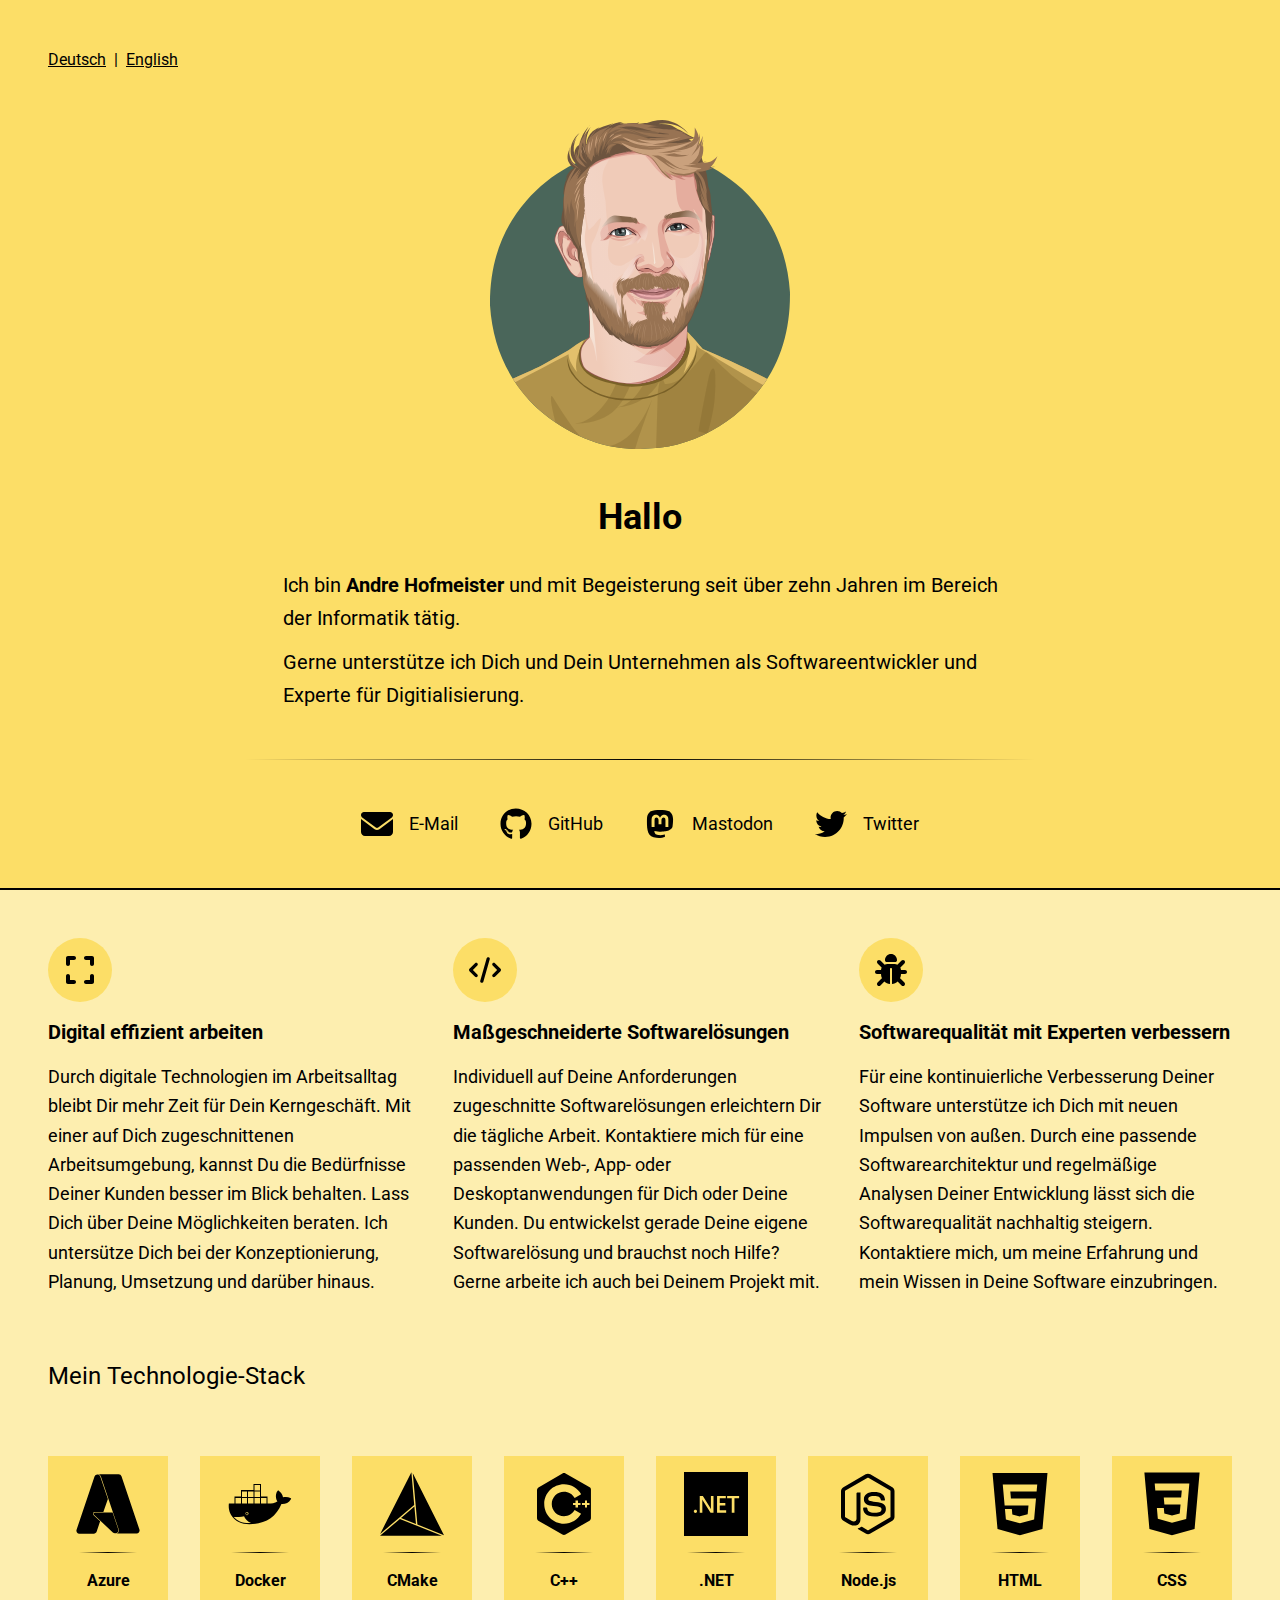
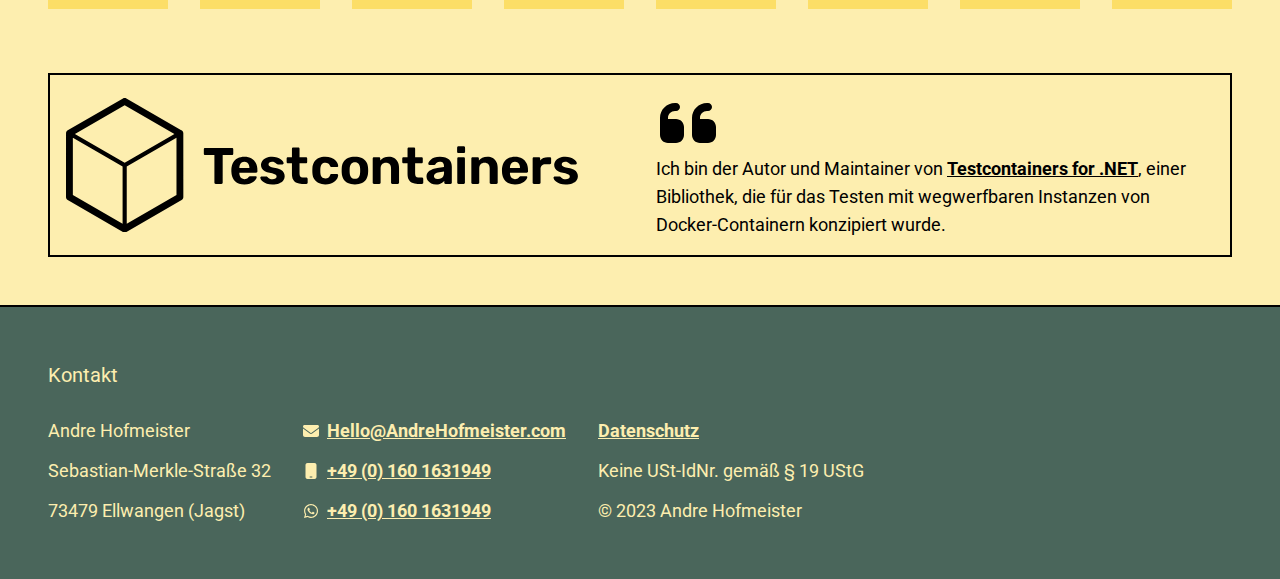
==== commit a50149db: "feat: Add Testcontainers author and maintainer" ====
--- a/de/index.html
+++ b/de/index.html
@@ -1 +1 @@
-<!doctype html><html lang=de><head><meta name=generator content="Hugo 0.111.3"><meta charset=utf-8><meta name=viewport content="width=device-width,initial-scale=1"><meta name=description content="As an experienced computer scientist with over a decade of experience, I am eager to share my passion and expertise."><link rel=me href=https://mastodon.social/@hovfefe><link rel=alternate hreflang=en href=https://www.andrehofmeister.com/en/><link rel=alternate hreflang=de href=https://www.andrehofmeister.com/de/><link rel=alternate hreflang=x-default href=https://www.andrehofmeister.com/><link rel=preconnect href=https://fonts.googleapis.com><link rel=preconnect href=https://fonts.gstatic.com crossorigin><link href="https://fonts.googleapis.com/css2?family=Roboto:wght@400;500;700&display=swap" rel=stylesheet><link href=/css/main.min.d38c8858cdf2e9dc08e1bd6f43f651004283d013b1d6a67c3651e4a4c9750d11.css rel=stylesheet><script src=/js/main.min.e3b0c44298fc1c149afbf4c8996fb92427ae41e4649b934ca495991b7852b855.js defer></script><title>Andre Hofmeister | macht Entwickler glücklich</title></head><body class=bg-[#4A665B]><div class="flex h-screen flex-col [&>div>div]:max-w-screen-2xl"><div class="bg-[#FCDE67] p-4 py-8 md:p-8 lg:p-12"><div class="m-auto flex flex-col items-center"><ul class="hidden gap-2 self-start sm:flex"><li><a class="underline hover:no-underline" href=/de/>Deutsch</a></li><li>|</li><li><a class="underline hover:no-underline" href=/en/>English</a></li></ul><div class="my-8 lg:my-12"><svg xmlns="http://www.w3.org/2000/svg" viewBox="0 0 1e3 1097" width="100%" height="100%"><g><g id="layer1"><g><path d="M499.417 96.001l-63.047 3.987C308.939 118.5 203.951 174.895 121.407 269.173c-82.598 93.659-123.05 210.145-121.356 349.459 9.034 138.205 62.098 252.953 159.194 344.245 105.036 91.136 218.816 135.788 341.339 133.955l63.046-3.987c41.509-5.366 81.251-15.545 119.224-30.536 76.673-30.586 141.92-76.803 195.739-138.649 82.598-93.659 123.05-210.145 121.356-349.459-9.034-138.205-62.098-252.953-159.194-344.245C735.718 138.819 621.939 94.168 499.417 96.001z" style="fill:#4a665a;fill-rule:nonzero"/></g><g><path d="M75.84 862.163c22.749 36.261 50.558 69.83 83.405 100.714 105.036 91.136 218.816 135.788 341.339 133.955l63.046-3.987c41.509-5.366 81.251-15.545 119.224-30.536 76.673-30.586 141.92-76.803 195.739-138.649 16.966-19.238 32.153-39.438 45.53-60.614-36.54-20.069-108.111-53.212-214.693-99.456-23.369-27.701-39.629-45.805-48.782-54.313-9.824-9.709-19.207-14.569-28.149-14.582l-.728.011c-100.915 26.909-158.523 40.087-172.824 39.532-33.377 3.488-61.475-.306-84.295-11.382-18.608-.457-34.721 1.457-48.337 5.744-6.617 1.95-15.688 6.294-27.213 13.032-7.066 4.198-19.513 12.872-37.341 26.021l-86.699 49.237c-14.478 7.909-47.549 23.003-99.222 45.273z" style="fill:#b1934b"/></g><g><path d="M910.273 883.674l3.951-5.589c2.129-3.172 4.257-6.344 6.385-9.516l3.474-5.46c-83.086-41.709-154.639-74.88-214.653-99.519-33.326-38.924-51.114-58.382-53.364-58.374l1.133 7.442c1.878 4.156 3.532 17.903 4.963 41.242.108 9.485-.448 19.184-1.667 29.096-2.438 19.823-7.529 40.501-15.275 62.032 19.262-27.393 31.009-46.671 35.24-57.833 7.123-21.14 9.705-34.477 7.741-40.011l-1.155-1.938c.485.476.871 1.122 1.155 1.938 3.826 6.732 7.938 11.479 12.283 14.27 73.665 44.844 143.592 85.585 209.789 122.22z" style="fill:#e3c06c"/></g><g><path d="M75.84 862.163l5.278 8.256 2.804 4.159c55.082-29.519 114.425-60.707 178.021-93.567-.483 5.105 1.296 12.739 5.336 22.903 6.041 12.725 13.579 24.642 22.614 35.749-3.72-11.309-4.04-24.992-.96-41.048 3.506-18.327 11.485-39.816 23.939-64.469l-1.146.578c-8.588 3.551-25.243 14.528-49.965 32.929l-86.699 49.237c-14.478 7.909-47.549 23.003-99.222 45.273z" style="fill:#e3c06c"/></g><g><path d="M592.294 734.77c33.353-23.477 55.374-25.76 66.061-6.849 13.85 26.604 9.119 54.734-14.191 84.389-40.047 49.747-97.246 75.325-171.597 76.734-26.8-.445-61.464-7.214-103.993-20.309-26.25-9.49-44.785-21.035-55.603-34.637-15.589-17.948-20.59-40.016-15.003-66.205 7.784-23.342 21.752-36.705 41.904-40.089l252.422 6.966z" style="fill:#796128;fill-rule:nonzero"/></g><g><path d="M688.834 762.194l-.791 3.696c-7.045 42.446-32.666 82.154-76.864 119.124-11.128 9.099-28.503 18.185-52.125 27.257-15.871 4.986-30.131 8.837-42.78 11.554-14.806 2.428-29.06 4.147-42.762 5.157-56.984 2.907-105.017-8.824-144.099-35.195-22.291-12.91-40.458-30.463-54.501-52.659-8.261-11.885-13.815-28.77-16.661-50.655-1.359 19.593 2.877 37.564 12.708 53.915 16.317 23.003 36.534 41.921 60.65 56.754 25.646 14.261 46.655 22.959 63.025 26.095 20.02 3.977 33.742 6.187 41.165 6.629 15.971.707 29.729.616 41.274-.272 31.517-2.968 55.483-7.292 71.896-12.97 24.091-8.797 37.694-14.238 40.812-16.322 11.482-6.475 21.495-13.032 30.04-19.673 19.522-16.852 37.972-39.126 55.352-66.821 9.797-18.372 14.35-36.91 13.661-55.614z" style="fill:#796128;fill-rule:nonzero"/></g><g><path d="M423.621 958.189l-.418.044c-5.375.566-11.05.996-17.026 1.288.467.008.979.012 1.537.013l1.859-.017 1.789-.05c.594-.027 1.188-.055 1.781-.083l1.773-.117 1.765-.15 1.756-.183 1.748-.217 1.74-.25 1.696-.278z" style="fill:#796128;fill-opacity:.3;fill-rule:nonzero"/></g><g><path d="M553.69 1093.47l9.94-.629c41.509-5.366 81.251-15.545 119.224-30.536 76.673-30.586 141.92-76.803 195.739-138.649 3.957-4.487 7.816-9.025 11.56-13.647-19.888-10.582-46.324-29.013-79.326-55.254-6.476-4.701-35.76-31.629-87.852-80.785l-.928.074c-1.868-.024-4.9 1.95-9.095 5.923-30.605 38.971-54.731 65.254-72.377 78.847-13.63 11.016-30.741 18.044-51.332 21.084l-6.453.254-9.984-25.626 2.813-7.1-3.672 4.893-24.206-62.131c-30.009 102.233-71.369 158.23-124.081 167.991 66.584-6.476 114.031-36.175 142.343-89.099-3.727 17.557-6.044 32.31-6.953 44.261-2.369 85.967-4.152 146.011-5.36 180.129z" style="fill:#796128;fill-opacity:.3"/></g><g><path d="M423.655 958.184l-.029.004v.001l.016-.002.013-.002v-.001z" style="fill:#796128;fill-opacity:.3;fill-rule:nonzero"/></g><g><path d="M458.152 779.506c-29.983 87.933-54.756 142.925-74.318 164.976-14.94 20.002-30.503 35.5-46.688 46.494-7.988 5.575-16.318 10.18-24.989 13.816-7.65 3.256-16.263 5.308-25.84 6.157-.896.425-.897.744-.002.955 60.292-2.168 104.724-18.475 133.295-48.921 24.742-21.363 52.781-78.906 84.117-172.628l-45.575-10.849z" style="fill:#796128;fill-opacity:.3;fill-rule:nonzero"/></g><g><path d="M218.609 1008.76c27.508 18.807 55.605 34.581 84.275 47.339-8.509-8.007-18.506-19.636-29.99-34.884-22.876-32.508-43.987-64.797-63.333-96.868-2.018-2.305-3.679-3.611-4.983-3.917l-.058.002-.445.053-.738 4.961-.101 6.346c.145 4.692.715 10.307 1.708 16.845 4.144 22.68 8.679 42.728 13.665 60.123z" style="fill:#796128;fill-opacity:.3"/></g><g><path d="M397.375 1086.93c28.242 5.966 56.987 9.239 86.236 9.824l12.718-40.921 43.95-124.368-3.296 7.701c-8.847 20.282-18.135 38.51-27.866 54.685l-16.855 25.363c-9.035 11.786-15.607 19.654-19.718 23.604-5.396 5.652-10.904 10.791-16.523 15.415l-19.387 13.657-20.23 9.755-19.029 5.285z" style="fill:#796128;fill-opacity:.3"/></g><g><path d="M721.091 1045.24l3.687-1.788 1.358-.709c13.255-47.823 20.99-86.973 23.228-117.448 1.995-24.339 2.492-49.243 1.488-74.711-.432-14.206-2.792-21.528-7.078-21.965-5.298-.288-10.552 10.936-15.763 33.673-15.936 78.676-26.956 137.213-33.063 175.613l26.143 7.335z" style="fill:#796128;fill-opacity:.3"/></g></g><g id="layer2"><g><path d="M500.844 64.997c-31.376.0-69.77 1.228-115.183 3.683-.612.033-1.187.303-1.604.752L279.128 182.453c-.341.367-.556.833-.615 1.33L258.97 349.24l-3.101.224v.001c-16.115 1.112-25.69 5.279-28.727 12.499v.001c-11.545 23.335-14.889 39.379-10.03 48.132l-.001.001 39.516 78.295.008.016c5.011 9.746 10.062 17.495 15.153 23.247v.001c.017.019.034.038.052.057 8.568 9.06 17.123 13.589 25.666 13.589 5.117.0 10.151-1.622 15.102-4.866h.001l14.487 79.189h-.001c4.231 56.925 5.316 98.269 3.256 124.032h-.001c-13.977 12.738-22.957 25.345-26.939 37.819-.019.06-.035.121-.05.182-3.974 17.036-2.598 34.882 4.13 53.538h-.001c3.809 16.145 26.2 31.773 67.172 46.885v.001c33.724 12.546 70.58 18.819 110.568 18.819 2.302.0 4.613-.02 6.933-.062.08-.001.16-.007.239-.016 42.4-5.07 76.135-17.501 101.202-37.293h-.004c29.99-20.443 49.093-46.225 57.309-77.345h-.004c4.199-9.029 6.956-40.258 8.272-93.689l-.004.001c21.092-36.585 35.439-67.751 43.04-93.498l-.001.001c8.153-25.628 15.09-58.082 20.811-97.362h-.005c5.468-9.954 9.171-19.18 11.11-27.678l.013-.057 14.088-69.652c.028-.14.044-.282.046-.425l1.137-61.083c.001-.063.0-.125-.004-.187-.235-3.902-2.63-5.853-7.185-5.853-1.348.0-2.915.198-4.7.593l-21.105-74.799-13.619-85.342c-.065-.405-.234-.787-.49-1.107-37.438-46.685-72.17-73.856-104.195-81.512h-.003c-14.594-6.36-47.017-9.54-97.267-9.54z" style="fill:#985753;fill-rule:nonzero"/></g><g><path d="M261.088 351.456l-5.053.366c-15.198 1.049-24.111 4.755-26.74 11.12-11.223 22.667-14.589 38.015-10.098 46.043l39.54 78.343c4.92 9.57 9.86 17.158 14.82 22.762 13.917 14.716 27.484 16.792 40.701 6.228l15.184 82.999c4.3 57.806 5.362 99.627 3.189 125.464-14.061 12.668-23.05 25.14-26.968 37.415-3.878 16.62-2.512 34.061 4.097 52.324 3.515 15.366 25.422 30.481 65.72 45.345 35.386 13.166 74.267 19.37 116.641 18.612 42.009-5.023 75.377-17.313 100.105-36.87 29.603-20.167 48.423-45.585 56.459-76.255 4.118-8.488 6.833-39.662 8.144-93.522 21.174-36.667 35.551-67.849 43.131-93.546 8.144-25.6 15.073-58.073 20.788-97.422 5.471-9.899 9.163-19.042 11.076-27.427l14.088-69.652 1.137-61.083c-.226-3.746-3.951-4.595-11.176-2.546l-21.768-77.147-13.64-85.479c-37.184-46.369-71.555-73.283-103.113-80.743-23.061-10.209-93.582-12.124-211.563-5.745L280.86 184.061l-19.772 167.395" style="fill:#f0cbb8;fill-rule:nonzero"/></g><g><path d="M597.209 76.724 447.077 97.573l54.546 3.151 81.518 5.687c11.192 2.592 17.835 6.222 19.93 10.888 3.267 2.017 6.653 13.04 10.159 33.07.019-.108.042-.163.068-.163.626.0 3.256 31 7.892 92.998 2.031 17.546 3.425 27.164 4.182 28.852 2.911 13.522 8.079 23.341 15.504 29.458-33.498 13.201-53.075 21.708-58.731 25.522-10.523 5.818-17.312 12.745-20.366 20.781-2.962 8.443-3.554 19.255-1.777 32.438l9.765 67.922 2.29 7.998 8.611 17.472c.608 1.52-.428 4.402-3.108 8.645-6.036 7.07-11.954 10.606-17.753 10.606-.02.0-.041-.001-.061-.001-.251.119-.564.178-.939.178-3.042.0-10.161-3.891-21.358-11.674l-6.735-1.712c-.37-.049-.78-.074-1.232-.074-4.808.0-14.235 2.813-28.282 8.438-1.726.446-3.397.669-5.013.669-1.238.0-2.444-.13-3.617-.392-7.736-2.956.021-8.923 23.271-17.9-4.251-7.286-7.955-10.929-11.111-10.929-.589.0-1.159.127-1.71.381-18.226 11.787-22.106 25.457-11.64 41.008 19.465 30.181 38.327 45.271 56.588 45.271 15.8.0 31.149-11.298 46.047-33.894 10.822-15.528 16.444-28.558 16.866-39.089l-22.758-63.642c-3.797-12.28-5.93-20.8-6.4-25.561-1.752-16.641 1.894-26.503 10.94-29.585 11.04-3.565 22.465-5.347 34.274-5.347 14.708.0 30.013 2.765 45.914 8.294 18.512 5.921 29.409 20.002 32.692 42.243 2.023 24.859-6.061 66.49-24.25 124.896-24.465 84.157-42.562 134.608-54.293 151.353-8.168 16.542-33.968 43.164-77.401 79.866-38.356 33.542-62.222 50.313-71.598 50.313-.359.0-.697-.024-1.013-.074l-.003.001c42.932 10.16 87.598 17.122 133.997 20.885 18.952-17.38 31.519-37.869 37.703-61.468 4.119-8.488 6.833-39.662 8.144-93.522 21.174-36.667 35.551-67.849 43.131-93.546 8.144-25.6 15.073-58.073 20.788-97.422 5.471-9.899 9.163-19.042 11.076-27.427l14.088-69.652 1.137-61.083c-.146-2.422-1.755-3.633-4.826-3.633-1.679.0-3.796.362-6.35 1.087l-21.768-77.147-13.64-85.479c-37.184-46.369-71.555-73.283-103.113-80.743-.047-.02-.093-.041-.14-.061h-.003z" style="fill:#e5ad9e;fill-rule:nonzero"/></g><g><path d="M426.786 334.477l-5.55.182c-18.454 1.384-33.018 8.494-43.692 21.33-3.674 4.302-6.79 9.998-9.348 17.086-1.157 3.884-.18 11.409 2.93 22.576-.086 1.412-1.33 3.799-3.732 7.161 4.011 1.476 10.574.747 19.689-2.185 1.86-.618 4.959-2.106 9.299-4.463 3.602-1.979 7.584-4.597 11.945-7.856.943-.579 1.887-.955 2.832-1.126 1.131-.186 2.177-.17 3.138.048 6.324 2.103 10.926 3.271 13.806 3.505 10.53.201 17.099.164 19.708-.11 3.296-.207 6.909-.552 10.837-1.035l6.13-.829c.069-.123-.075-.206-.432-.247l-29.088 2.124c-2.502.002-7.934-1.187-16.296-3.568 6.099 1.528 13.017 2.224 20.755 2.09 5.603-.357 14.709-2.138 27.318-5.345 3.125-.42 5.603-.532 7.435-.337 2.74.123 5.145.696 7.216 1.721l2.856 1.876c1.736 1.476 3.137 3.403 4.205 5.781 2.134 4.757 2.929 11.318 2.386 19.684 7.395-6.156 11.421-12.355 12.079-18.597-.086.5 3.324 2.466 10.228 5.898.62.441 1.672 1.961 3.154 4.559 11.341-23.69 12.741-40.745 4.2-51.164-3.698-3.847-7.303-6.398-10.812-7.652l-4.329-1.432c-9.934-1.989-16.455-3.454-19.563-4.396-2.959-.826-6.728-2.311-11.308-4.454l-32.136.483c-6.697-.964-11.984-1.399-15.86-1.308z" style="fill:url(#_Linear1);fill-rule:nonzero"/></g><g><path d="M478.153 389.483c-2.982.509-5.102.926-6.359 1.253-11.489 3.154-18.368 4.883-20.638 5.189-4.842.955-9.519 1.384-14.03 1.287-14.83-.421-28.976-3.276-42.438-8.566 8.536 7.967 19.767 12.8 33.693 14.501 7.104.653 13.482.427 19.134-.679 5.035-.843 11.923-3.049 20.663-6.617l9.975-6.368z" style="fill:#e5ad9e;fill-rule:nonzero"/></g><g><path d="M494.522 375.054c-8.179 12.211-18.298 23.346-30.354 33.406-7.682 6.327-19.116 12.11-34.299 17.35 27.21-6.691 43.216-11.522 48.018-14.494 8.1-3.796 16.832-11.154 26.198-22.072l-9.563-14.19z" style="fill:url(#_Linear2);fill-rule:nonzero"/></g><g><path d="M661.63 353.153c-7.446 7.258-17.314 12.534-29.605 15.826-4.693 1.042-9.475 1.401-14.348 1.076-2.466-.017-8.663-1.134-18.592-3.35-1.844-.299-3.59-.418-5.238-.36-2.434.111-4.61.665-6.527 1.661-2.249 1.168-3.019 2.092-2.311 2.771.453.36 1.369.62 2.748.778 12.471 1.811 21.034 2.868 25.688 3.169 8.835.708 15.778.735 20.829.082 9.643-1.29 17.194-2.971 22.653-5.044 4.064-1.367 8.379-4.271 12.945-8.712l-8.242-7.897z" style="fill:#e5ad9e;fill-rule:nonzero"/></g><g><path d="M638.698 351.721c6.981-4.038 15.803-4.011 26.465.08 4.194 1.284 11.202 5.33 21.025 12.136 1.794 1.186 3.241 2.204 4.343 3.055 7.355 6.271 11.053 9.214 11.093 8.831-.222-.184-.98-.424-2.274-.717-4.24-.758-8.94-1.745-14.099-2.962 5.753 3.188 11.299 5.685 16.639 7.493-6.628.113-11.659-.351-15.095-1.393-2.311-.604-5.144-1.621-8.499-3.052-20.664-9.391-31.417-14.121-32.26-14.188l-7.338-9.283z" style="fill:#e5ad9e;fill-rule:nonzero"/></g><g><path d="M671.886 367.099c-9.47 5.977-20.417 9.901-32.843 11.772-3.218.445-6.492.637-9.821.578-1.665-.03-3.331-.108-4.997-.237-8.867-.866-14.11-1.292-15.727-1.278-2.424-.163-7.849-.015-16.274.446-.961.007-1.454-.055-1.481-.187.98-.665 4.002-.477 9.067.564 1.925.288 8.753 2.267 20.484 5.936 2.485.692 5.08 1.293 7.786 1.802 5.626.977 10.694 1.358 15.207 1.143 11.321-.416 23.338-4.576 36.052-12.48l-7.453-8.059z" style="fill:url(#_Linear3);fill-rule:nonzero"/></g><g><path d="M514.158 465.57c1.353-9.932-1.833-16.273-9.558-19.022-6.846-.884-14.342 2.857-22.488 11.223-2.172 2.34-4.636 5.529-7.392 9.569l-17.563 27.429c-19.318 27.202-28.587 40.755-27.806 40.659-4.329 6.639-6.808 16.766-7.438 30.383 5.654-11.172 10.863-19.079 15.626-23.721.304-1.258 9.511-8.425 27.623-21.499 5.056-4.44 9.075-8.507 12.057-12.202 3.009-3.778 5.179-7.664 6.509-11.658 1.016-2.443 2.63-9.464 4.841-21.063.558-2.21 1.344-4.2 2.357-5.97 3.495-5.095 8.773-8.884 15.831-11.369l7.401 7.241z" style="fill:url(#_Linear4);fill-rule:nonzero"/></g><g><path d="M340.031 617.122l-.24.014c-3.184 8.915-5.407 24.218-6.668 45.909.943 26.046.779 46.625-.492 61.736-.238.214-.474.428-.708.641.048 6.229.132 12.705.253 19.429.949 42.151 1.837 74.283 2.662 96.396 10.386 6.249 23.933 12.455 40.642 18.618 32.389 12.051 67.704 18.269 105.947 18.655 1.265.012 2.533.019 3.803.019 1.003.0 2.007-.004 3.013-.012 1.29-.01 2.583-.027 3.878-.05 42.009-5.023 75.377-17.313 100.105-36.87 15.292-10.417 27.706-22.236 37.243-35.456l-50.108-43.257c-21.681 13.269-39.546 19.903-53.595 19.903-5.52.0-10.451-1.024-14.793-3.072-80.6-50.374-137.58-104.575-170.942-162.603z" style="fill:url(#_Linear5);fill-rule:nonzero"/></g><g><path d="M246.666 363.844l-2.254.076c-6.215.838-10.198 2.437-11.95 4.797l-1.16 1.294-2.402 4.963-1.634 5.593c-2.5 11.817-.391 27.413 6.326 46.79 3.876 10.752 6.649 17.699 8.317 20.84 3.893 8.248 9.469 18.546 16.73 30.894 4.072 5.492 7.62 8.238 10.642 8.238.897.0 1.748-.242 2.553-.727.671-.855-.977-4.181-4.944-9.978-11.543-13.745-18.378-22.483-20.508-26.213-4.026-6.99-6.313-13.602-6.858-19.837-.127-7.669.292-16.517 1.258-26.545.602-5.057 1.553-8.651 2.853-10.781.405-.411.986-.617 1.742-.617 2.164.351 3.667.802 4.51 1.354 3.774 1.806 9.085 5.417 15.932 10.834.422.47.482 1.244.179 2.321-6.962 12.16-10.687 19.899-11.175 23.217-1.384 3.596-1.414 8.168-.09 13.719 1.15 3.221 2.67 6.177 4.558 8.868l3.11 3.837c2.257 2.426 4.884 4.586 7.88 6.481 5.992 3.791 13.461 6.521 22.407 8.19.535-.023.458-.56-.232-1.609-3.079-3.237-5.783-6.735-8.113-10.493-1.401-2.357-2.45-5.057-3.146-8.1-.508-2.809-.377-5.577.392-8.306 1.674-4.769 2.959-7.154 3.854-7.154.176.0.337.092.482.277 3.511 19.132 7.944 37.016 13.299 53.653.798 3.242 1.327 6.574 1.589 9.997.062 2.765-.334 4.835-1.189 6.21-5.052 6.803-7.791 10.876-8.216 12.219-.506 1.121-.815 2.343-.927 3.665 2.352.753 4.694 1.129 7.025 1.129 5.645.0 11.229-2.207 16.752-6.622l2.36 12.899c.669-5.707.621-13.367-.142-22.978-1.24-16.855-5.627-38.02-13.16-63.495l-24.538-61.769c-.926-1.989-1.998-3.794-3.217-5.416-6.215-7.727-15.846-11.632-28.895-11.715z" style="fill:#e5ad9e;fill-rule:nonzero"/></g><g><path d="M590.163 461.734c-2.206-7.933-2.25-14.601-.132-20.002 2.048-4.821 5.238-5.39 9.571-1.707 6.72 6.685 19.049 22.641 36.985 47.869 3.476 4.448 9.695 15.212 18.659 32.295.537.676.371-1.026-.5-5.104 3.655 10.881 5.497 18.623 5.527 23.226.327 4.599-.721 12.642-3.144 24.13-1.243-12.244-4.132-22.419-8.667-30.526-7.872-15.763-22.623-37.777-44.256-66.044l-14.043-4.137z" style="fill:url(#_Linear6);fill-rule:nonzero"/></g><g><path d="M606.334 596.247c-20.164 6.802-43.985 10.091-71.462 9.866-17.362.177-34.929-3.59-52.702-11.302 6.218 11.187 13.826 19.91 22.824 26.17 7.003 5.173 15.608 8.251 25.815 9.235-12.072 5.959-26.117 9.846-42.134 11.661 17.453 6.203 30.081 10.134 37.882 11.794 9.681 2.382 19.248 2.763 28.704 1.143 14.117-2.195 26.344-5.802 36.68-10.822 3.177-1.665 3.925-2.782 2.245-3.35.276-.413-5.111-.617-16.16-.614-2.164-.251-3.315-.823-3.454-1.715-.101-.711.544-1.962 1.936-3.751 4.308-5.502 8.373-10.507 12.196-15.015l17.63-23.3z" style="fill:#e5ad9e;fill-rule:nonzero"/></g><g><path d="M577.467 572.394c27.643-8.743 42.485-14.141 44.527-16.193 3.641-2.039 6.277-4.154 7.909-6.344 1-.964 2.13-3.871 3.39-8.721 7.188 8.041 8.684 15.766 4.49 23.175-2.565 5.342-8.923 14.765-19.074 28.268 7.555-12.663 9.133-19.492 4.735-20.488-.964-.238-2.339-.171-4.126.201-10.483 2.411-18.167 3.973-23.052 4.686-3.352.567-10.846 1.603-22.482 3.109l3.683-7.693z" style="fill:#e5ad9e;fill-rule:nonzero"/></g><g><path d="M512.949 572.993c-7.058.363-15.086-.546-24.084-2.727-5.977-1.082-17.238-5.587-33.782-13.517-2.458-.91-4.09-.706-4.895.613-3.236 16.637 8.645 35.591 35.644 56.862 2.534 2.087 2.737.29.609-5.389-.73-2.481-4.053-8.903-9.968-19.264 8.617 3.878 17.42 6.177 26.41 6.898 1.313-.143 1.895-.598 1.748-1.363l-5.058-7.307c-.619-.91-.192-1.665 1.279-2.264 5.341-1.795 14.989-1.877 28.943-.245l-16.846-12.297z" style="fill:#e5ad9e;fill-rule:nonzero"/></g><g><path d="M441.535 79.723c-26.082 6.905-55.602 22.285-88.561 46.142-16.457 12.074-30.658 31.548-42.602 58.423 15.303-14.835 30.805-27.367 46.507-37.594 12.208-7.24 27.401-13.236 45.58-17.987 36.673-8.607 62.02-12.959 76.04-13.054 9.123-.478 18.03-.397 26.722.243 32.192 4.282 48.629 6.059 49.312 5.328L441.535 79.723z" style="fill:#e5ad9e;fill-rule:nonzero"/></g><g><path d="M522.235 48.548c-7.322 2.595-14.207 9.393-20.656 20.392-4.791 9.349-6.048 17.913-3.774 25.692 1.171 4.052 3.312 7.927 6.424 11.625 10.642 10.218 27.416 29.323 50.321 57.314 7.611 8.096 18.845 18.732 33.702 31.906.877.492-5.938-7.076-20.445-22.702 9.058 13.883 22.902 22.83 41.534 26.84 19.594 2.255 34.073-1.871 43.437-12.377L522.235 48.548z" style="fill:#e5ad9e;fill-rule:nonzero"/></g><g><path d="M699.659 344.591c-.777 5.099-1.361 9.436-1.39 13.019-.145 17.863-.378 29.883-.883 36.072-.615 7.556-1.657 14.219-2.827 20.077-2.406 12.051-8.084 22.936-17.941 32.111-22.735 21.164-49.552 19.821-80.029-3.574 8.54 21.446 13.376 32.399 14.508 32.862 1.938 3.115 4.153 6.463 7.25 9.459 13.926 13.468 23.14 22.624 27.039 28.091 5.549 7.778 9.068 15.821 10.489 24.129 1.036 6.065.561 12.781-1.835 19.974-13.514 40.569-22.301 65.388-25.866 74.623.507-.189 1.218-1.359 2.222-3.469 6.8-14.289 10.301-21.815 10.515-22.597 5.87-21.456 10.733-34.336 13.706-39.177 3.428-5.584 6.057-9.873 8.695-12.398 13.582-6.407 21.678-13.766 26.082-21.094 5.61-9.334 25.909-105.797 30.673-126.913l-20.408-61.195z" style="fill:url(#_Linear7);fill-rule:nonzero"/></g><g><path d="M328.927 367.573c-17.388-81.319-18.664-145.541-3.826-192.667 5.843-22.081 15.116-37.559 27.817-46.434 22.802-13.873 37.385-15.496 43.747-4.867 1.019 2.658.736 5.81-.847 9.458-10.26 17.487-16.061 29.53-17.401 36.13-2.596 8.233-3.928 17.911-3.996 29.034-1.219 4.659 2.347 28.706 10.698 72.141 1.316 38.072 5.667 77.905 13.052 119.499.27 3.015.232 6.092-.112 9.231-3.502 19.009-5.119 31.772-4.85 38.291-.006 12.192 1.184 21.466 3.571 27.823 6.23 15.141 18.175 21.888 35.836 20.24 5.378 2.245 24.857-8.864 58.435-33.327 5.381-2.794 12.757-3.278 22.126-1.45-5.553 2.113-11.803 7.617-18.75 16.512-28.138 49.978-45.965 76.854-53.481 80.629-2.742 2.922-3.881 12.479-3.416 28.672-2.706-12.309-3.872-23.642-3.499-34-.268-3.36 3.292-12.651 10.682-27.875.462-1.086.408-1.921-.162-2.505-25.284 20.076-36.995 32.435-35.135 37.075-1.978 5.576.97 20.016 8.845 43.321.62 4.344 15.087 37.065 43.402 98.161 1.819 4.261 2.249 6.591 1.29 6.991-32.002-9.715-56.408-20.027-73.218-30.938-11.607-6.662-19.377-16.476-23.31-29.441-1.557-4.57-3.089-10.833-4.595-18.789-13.383-69.34-19.748-103.983-19.094-103.928-2.659-15.051-4.278-43.198-4.859-84.441.118-8.065.735-13.544 1.849-16.437 15.624-30.046 25.715-58.247 30.274-84.603-.997-4.62-8.917 2.783-23.759 22.209l-17.314 16.285z" style="fill:url(#_Linear8);fill-rule:nonzero"/></g><g><path d="M729.811 314.863c-4.809-21.163-11.377-39.874-19.703-56.134-1.045-.011-1.559 2.588-1.542 7.797l-.364 69.501c-.037 3.83-.2 5.889-.49 6.176l-25.107-39.314c-3.296-4.948-4.708-6.217-4.235-3.808l25.532 66.297c3.527 10.767 5.987 23.464 7.38 38.09 1.439 12.314 1.603 28.82.495 49.518-1.129 22.769-2.025 38.719-2.69 47.849-.224 5.021-1.804 22.753-4.739 53.196-.329 4.094-.369 6.501-.119 7.22.385.177.884-.97 1.497-3.44 1.792-12.28 3.021-19.81 3.689-22.589l17.766-82.596c2.107-12.676 3.348-32.539 3.721-59.589l-1.091-78.174z" style="fill:#f0cbb8;fill-rule:nonzero"/></g><g><path d="M691.531 563.633c2.843-9.17 5.348-22.476 7.515-39.918 1.931-18.052 3.147-35.777 3.649-53.173.095 1.245 1.145 7.468 3.152 18.67.554 3.486.946 6.204 1.173 8.153.928 7.74 1.447 14.939 1.557 21.6.239 11.554-1.214 25.512-4.357 41.875l-12.689 2.793z" style="fill:#f0cbb8;fill-rule:nonzero"/></g><g><path d="M279.255 410.812c-26.009-37.196-42.822-48.506-50.438-33.929-2.609 8.905-.889 23.024 5.159 42.357 5.899 21.026 14.107 39.662 24.621 55.909 1.785 2.529 3.876 4.525 6.273 5.988 3.562 1.924 5.201 2.145 4.915.664-.098-.914-1.105-2.716-3.019-5.404-9.63-12.109-15.027-19.291-16.19-21.545-3.17-5.066-5.478-10.386-6.922-15.96-4.414-18.191-3.844-35.871 1.71-53.037.636-1.753 4.501-.256 11.595 4.491.445.519.705 1.076.779 1.672-.503 5.822-.34 8.667.488 8.533l6.848-1.451c1.39.288 3.175 1.546 5.353 3.773l-4.09 7.598c-.69 1.391-1.46 3.28-2.308 5.665-3.843 10.048-5.684 16.604-5.524 19.667.172 9.866 3.238 17.669 9.2 23.411 2.486 3.221 11.254 7.036 26.304 11.445.148-.247.023-.62-.378-1.121-3.352-3.241-6.01-6.261-7.975-9.058-1.603-2.204-2.82-4.466-3.649-6.784-1.453-2.975-1.351-8.334.308-16.076-.332-.061-.803 1.181-1.412 3.725-.454 1.842-1.005 5.75-1.652 11.725-.111.724-.331 1.086-.66 1.085-4.026-4.053-6.257-9.523-6.691-16.408.096-5.363 1.524-8.595 4.284-9.696 2.174-1.037 7.981-.262 17.421 2.323l-14.35-19.562z" style="fill:#c88276;fill-rule:nonzero"/></g><g><path d="M734.465 344.968c1.825-6.091 4.172-9.665 7.042-10.722 1.958.111 2.752 4.015 2.38 11.714-.134 2.576-.379 5.257-.736 8.045.063.021-.653 4.453-2.148 13.295-.261 1.734-.439 3.292-.533 4.673-.109 1.46-.139 2.943-.091 4.446.488 7.473.675 11.897.562 13.27-.029 2.999-.373 6.565-1.034 10.699-.896 6.773-4.208 17.412-9.935 31.914l4.493-87.334z" style="fill:#c88276;fill-rule:nonzero"/></g><g><path d="M577.983 724.144c-28.057 7.032-49.169 8.994-63.334 5.887-9.427-1.555-19.911-4.267-31.453-8.137-6.851-1.929-23.746-9.067-50.687-21.414-5.199-1.941-8.658-2.505-10.377-1.692-5.237 3.691.538 13.114 17.324 28.269 15.405 11.909 32.965 21.67 52.679 29.281 30.647 10.443 55.931 8.241 75.853-6.606-2.801.253-14.996 10.755-36.584 31.506l47.616-22.902c8.329-4.294 15.321-8.531 20.976-12.71 14.078-10.48 28.985-26.573 44.719-48.279l-66.732 26.797z" style="fill:#c88276;fill-rule:nonzero"/></g><g><path d="M651.872 752.489c-11.099 20.585-23.633 38.523-37.601 53.814-9.228 10.103-19.082 19.05-29.562 26.842l-16.19 10.822-26.7 13.786c-25.283 11.696-51.777 18.388-79.483 20.074 6.837.432 13.773.667 20.806.706.695.004 1.391.006 2.088.006.611.0 1.221-.002 1.833-.005 1.68-.008 3.366-.027 5.058-.057 42.009-5.023 75.377-17.313 100.105-36.87 29.603-20.167 48.422-45.585 56.459-76.255 1.179-2.429 2.242-6.717 3.191-12.863h-.004z" style="fill:#c88276;fill-rule:nonzero"/></g><g><path d="M592.268 604.878c-.334.091-.746.168-1.233.231-2.716.16-4.819.316-6.31.468-9.005 1.085-14.455 1.654-16.349 1.706-5.163.345-11.099.441-17.81.287-7.517-.193-14.665-.648-21.445-1.366-9.796-1.086-17.758-2.304-23.887-3.653-.298-.029-.544.024-.737.162.296 2.936 4.452 7.398 12.467 13.384 5.87 3.854 12.358 6.548 19.464 8.081 4.941.974 10.14.913 15.595-.184 4.965-.841 12.536-3.183 22.715-7.024l17.53-12.092z" style="fill:#c88276;fill-rule:nonzero"/></g><g><path d="M597.6 569.777c4.979.342 11.478-2.026 19.497-7.105 2.721-1.8 5.171-3.847 7.351-6.141 2.573-2.717 4.882-6.049 6.924-9.995.305-.411.675-.445 1.11-.102 2.167 1.824 2.95 4.303 2.35 7.436-.515 2.789-3.012 8.227-7.492 16.314-.148.072-.147-.162.003-.703.984-2.635 1.774-4.941 2.371-6.917.195-.584.13-.89-.195-.918l-4.285 3.749c-.992.72-2.24 1.409-3.745 2.066.55.09-5.784 2.049-19.001 5.879l-4.888-3.563z" style="fill:#c88276;fill-rule:nonzero"/></g><g><path d="M509.779 574.232c-18.554-2.424-30.576-4.623-36.066-6.598-8.21-2.454-13.833-6.487-16.871-12.097-.763-.424-2.082-.287-3.957.412-4.462 1.961-5.918 4.451-4.37 7.47 3.383 5.132 9.047 10.116 16.991 14.954 5.626 3.07 9.04 4.725 10.243 4.965.268.004.186-.235-.247-.717l-5.325-4.763c-.262-.26-.251-.433.032-.52 3.701.04 11.856.932 24.465 2.678l15.105-5.784z" style="fill:#c88276;fill-rule:nonzero"/></g><g><path d="M601.415 490.839c-5.159-1.109-9.851-.923-14.075.555-1.373.484-2.714 1.181-4.021 2.09-6.174 5.42-10.373 8.573-12.597 9.459-3.895 1.976-8.237 3.137-13.025 3.482-3.449.241-6.664-.208-9.645-1.348-1.19-.451-2.466-1.075-3.829-1.871-5.342-3.695-9.009-5.963-11-6.803-2.835-1.353-6.018-2.302-9.55-2.848-12.281-1.363-20.893-.206-25.836 3.47-2.136 1.486-1.171 3.493 2.895 6.022 4.19 2.608 8.701 4.157 13.532 4.646 1.461.183 3.365.184 5.712.002 8.62-1.471 13.251-2.027 13.893-1.667 1.166.064 2.578.282 4.234.654 7.849 2.095 11.977 3.128 12.384 3.098 2.807.521 5.201.728 7.182.621 1.794-.089 3.414-.419 4.859-.989l11.038-5.022c.44-.094-.03 1.109-1.408 3.609l-8.533 14.066c-.702 1.344-.519 2.183.551 2.516 2.554.783 7.482-1.912 14.784-8.084 5.395-4.421 13.488-12.799 24.28-25.136l-1.825-.522z" style="fill:#c88276;fill-rule:nonzero"/></g><g><path d="M514.065 501.357c-6.304 1.475-12.416.791-18.338-2.052-3.915-1.501-6.321-5.052-7.22-10.654-.739-5.914.879-12.911 4.853-20.991 3.163-5.505 7.905-9.698 14.226-12.578-5.44 1.019-10.963 3.579-16.569 7.679-3.704 2.84-6.615 6.873-8.734 12.098-2.153 5.377-3.569 8.756-4.249 10.137l6.427-7.747c.751-.864 1.185-1.213 1.303-1.048-2.568 10.125-1.062 17.577 4.516 22.356 1.61 1.64 3.699 2.734 6.266 3.282 3.514.678 9.048 1.238 16.601 1.682l.918-2.164z" style="fill:#c88276;fill-rule:nonzero"/></g><g><path d="M588.304 497.948c8.216-2.753 13.384-5.353 15.504-7.799 3.455-3.379 5.266-7.481 5.435-12.308.054-2.929-.549-5.506-1.811-7.733-.182-.791-2.567-3.282-7.155-7.472-.823-.885-1.73-2.013-2.722-3.384-1.439-1.723-4.24-6.546-8.402-14.468-.249-.354-.414-.147-.496.621.099 2.725.133 4.817.099 6.277-.066.374-.194.455-.383.244-.506-1.896-.511-5.654-.015-11.274.208-2.504.721-3.439 1.54-2.803 11.201 11.65 17.868 18.991 20.002 22.024 3.308 4.267 4.981 7.922 5.018 10.966.211 4.175-1.132 8.402-4.031 12.682-4.633 6.368-10.084 12.13-16.354 17.286l-6.229-2.859z" style="fill:#c88276;fill-rule:nonzero"/></g><g><path d="M468.102 334.51c2.657-1.915 6.24-2.618 10.748-2.107 4.9.745 9.266 2.502 13.1 5.271 2.337 1.671 4.349 3.654 6.035 5.949 1.42 1.993 1.613 3.144.58 3.453-.276.116-1.085-.035-2.427-.455-8.089-2.75-12.892-4.328-14.407-4.735-1.225-.37-2.938-.783-5.139-1.238l-8.49-6.138z" style="fill:#c88276;fill-rule:nonzero"/></g><g><path d="M501.478 392.538c.075-8.063-5.962-16.882-18.111-26.458-8.312-6.44-18.661-9.315-31.047-8.625-13.904 1.29-26.549 4.79-37.936 10.5-6.007 3.375-10.952 6.761-14.834 10.158-13.437 14.064-20.964 21.268-22.581 21.613 6.22-.039 10.936-.808 14.15-2.308 1.725-.326 5.156-3.311 10.29-8.956 1.093-.835 2.185-1.323 3.275-1.464 1.109-.152 2.348-.031 3.717.362 6.164 2.497 10.123 3.885 11.878 4.165 2.03.487 4.768.764 8.213.832 8.264-.074 20.089-1.628 35.476-4.659-7.103 1.101-16.309 1.651-27.617 1.649-7.416-.138-13.994-.974-19.732-2.506 7.241-.5 12.284-1.32 15.129-2.459 1.188.001 5.547-2.649 13.079-7.95 1.979-1.059 3.986-1.767 6.02-2.122 3.563-.587 7.421-.506 11.575.244l20.348 6.401c1.277.394 2.168.584 2.672.57.598-.032.623-.557.075-1.574l-5.249-8.219c3.362 1.318 7.712 3.654 13.049 7.007l8.161 13.799z" style="fill:#c88276;fill-rule:nonzero"/></g><g><path d="M588.481 365.758c2.999-7.243 8.469-12.772 16.411-16.588 9.526-3.803 20.249-5.394 32.168-4.774 11.749 1.32 20.897 4.231 27.442 8.735 4.259 2.817 8.126 6.947 11.6 12.391-6.484-6.895-16.183-12.242-29.099-16.042 3.995 1.163 7.968 3.103 11.919 5.821.285-.237 4.568 3.882 12.85 12.355 1.226 1.154 4.069 3.172 8.53 6.052-5.979-1.779-8.865-2.758-8.659-2.936-.239.203-2.962-2.075-8.171-6.835-.929-.68-1.871-1.03-2.827-1.051-.989-.027-2.143.207-3.462.7-7.414 3.388-12.895 5.611-16.441 6.668-3.555 1.081-7.467 1.898-11.736 2.453-4.456.545-8.602.656-12.438.331-1.559-.116-3.229-.313-5.011-.59-.364.003-3.54-.637-9.528-1.92-1.355-.245-1.781-.253-1.277-.026 8.237 1.459 15.965 1.719 23.184.781 12.639-2.045 20.993-4.508 25.062-7.389 2.173-1.408 1.233-2.7-2.819-3.877-8.987-2.504-17.212-4.09-24.675-4.756l-33.023 10.497z" style="fill:#c88276;fill-rule:nonzero"/></g><g><path d="M451.728 82.732c-65.457 20-108.027 47.201-127.709 81.604 34.228-21.509 64.993-35.876 92.296-43.1 55.784-11.299 99.164-16.365 130.14-15.197l-94.727-23.307z" style="fill:#c88276;fill-rule:nonzero"/></g><g><path d="M637.929 168.872c-12.617-16.119-33.06-31.05-61.329-44.793-22.464-11.613-46.878-17.863-73.241-18.75-6.995-.221-14.526-.321-22.593-.299 17.947.945 34.774 7.201 50.48 18.767 6.508 4.961 12.266 10.29 17.273 15.986 23.383 29.55 35.362 44.051 35.936 43.505 6.095 6.177 13.858 11.906 23.288 17.185.894.058 1.03-.317.406-1.127l-8.568-9.469c.073-.285.395-.292.967-.022l7.667 4.184c.552.151.697-.274.434-1.275l-8.429-10.95c19.411 9.891 36.404 15.998 50.979 18.323.898-.197.884-.547-.042-1.049l-16.213-8.764c-1.436-.777-1.916-1.283-1.44-1.517l9.852 3.117c-3.206-2.765-4.044-4.079-2.514-3.941 14.602 3.204 25.585 3.512 32.949.925 10.37-3.604 17.078-9.653 20.125-18.148l-55.987-1.888z" style="fill:#c88276;fill-rule:nonzero"/></g><g><path d="M725.439 232.522c-3.198-9.288-8.77-18.38-16.715-27.278-1.42-2.581-15.055-15.23-40.904-37.947 6.448 11.594 10.174 19.531 11.177 23.811.531 1.87.985 3.963 1.363 6.281 1.785 14.557 3.221 23.963 4.307 28.216 2.013 9.127 4.429 17.497 7.247 25.11 4.979 13.688 12.38 27.507 22.2 41.458l11.325-59.651z" style="fill:#c88276;fill-rule:nonzero"/></g><g><path d="M727.466 411.391c-5.27-14.736-8.351-18.431-9.24-11.085-.125 1.293-.165 3.26-.122 5.901.539 15.87.764 23.863.672 23.98.042 4.743-.036 9.643-.234 14.701-.209 7.73-1.608 22.752-4.2 45.067-.176 1.963-.19 3.235-.045 3.817 1.202 1.21 3.365-6.813 6.491-24.069 2.056-12.042 3.828-27.069 5.314-45.082l1.364-13.23z" style="fill:#f5e5d5;fill-rule:nonzero"/></g><g><path d="M549.149 470.994c-.044.107-.127.268-.251.484-.684 1.062-1.088 1.734-1.212 2.015-.259.501-.477 1.032-.655 1.593-.414 1.387-.531 2.632-.349 3.733.259 1.194.866 1.549 1.821 1.065.631-.41 1.189-1.588 1.672-3.535l-1.026-5.355z" style="fill:#f5e5d5;fill-rule:nonzero"/></g><g><path d="M547.235 470.425c-.86 1.04-1.285 2.264-1.276 3.672.01 1.271.524 2.422 1.542 3.453.973.793 1.964.774 2.974-.055.674-.583.975-1.71.9-3.381l-4.14-3.689z" style="fill:#f5e5d5;fill-rule:nonzero"/></g><g><path d="M547.666 478.057c-.215-.202-.929-8.504-2.143-24.906.033-.063-.549-5.029-1.745-14.897-.244-2.833-1.522-10.823-3.836-23.969-.284-1.847-.483-3.421-.598-4.723-.398-5.765.077-8.427 1.424-7.986 1.245 1.186 2.718 7.681 4.418 19.483.71 4.724 1.287 9.069 1.732 13.033l2.222 23.061c.132 1.446.738 5.786 1.816 13.018.531 3.451-.002 6.515-1.6 9.194l-1.69-1.308z" style="fill:url(#_Linear9);fill-rule:nonzero"/></g><g><path d="M299.85 446.519c-1.569-1.04-3.558-16.513-5.967-46.419-1.054-13.347-1.133-25.273-.236-35.779.835-10.417 3.381-23.955 7.639-40.614 7.598-27.882 11.695-39.923 12.291-36.122l2.149 29.678 4.555 32.677c.091 1.693-.013 3.895-.312 6.607-2.583 16.137-3.877 26.431-3.88 30.883-.377 8.324.05 16.84 1.281 25.549 1.486 10.823 3.722 23.32 6.708 37.491l26.545 121.872c-.6 5.933-3.94 2.752-10.018-9.543-7.421-16.611-12.349-30.974-14.783-43.089l-25.972-73.191z" style="fill:url(#_Linear10);fill-rule:nonzero"/></g><g><path d="M329.038 590.5l-.759.157c-.129.054-.257.121-.385.202l1.548 8.458c4.043 54.354 5.224 94.576 3.543 120.665 4.354 9.157 7.75 17.299 10.187 24.427 2.287 6.917 3.859 12.418 4.716 16.505l7.288 39.204c.749 3.043 1.347 4.766 1.794 5.17.178-.108.262-.568.251-1.381l-9.873-95.55-11.001-95.423c-1.123-8.391-2.253-14.368-3.391-17.931-.96-2.771-2.266-4.272-3.918-4.503z" style="fill:url(#_Linear11);fill-rule:nonzero"/></g><g><path d="M593.134 325.243c-4.805-1.064-10.162 2.01-16.069 9.222-.291.731.455 1.201 2.236 1.412.159.123.22.389.183.797-3.292 6.303-5.126 10.4-5.503 12.291-.962 3.479-1.302 6.991-1.022 10.535.835 9.073 3.226 16.785 7.175 23.136-2.813-13.461-2.257-23.214 1.666-29.257 4.53-7.484 15.411-17.491 32.643-30.02l-21.309 1.884z" style="fill:#c88276;fill-rule:nonzero"/></g><g><path d="M531.038 575.539c-5.889.544-11.315.83-16.281.857-2.086.021-4.255.014-6.505-.022l-29.073-.495c-.551-.025-6.814.029-18.788.161-.612-.019-1.093.052-1.445.213-.275.86 5.31 3.495 16.755 7.907 8.431 3.184 15.457 5.372 21.079 6.565 7.771 1.962 17.049 2.451 27.834 1.465 10.365-.777 25.929-3.424 46.692-7.94l-40.268-8.711z" style="fill:#f0cbb8;fill-rule:nonzero"/></g><g><path d="M572.858 581.525c8.522-2.251 14.188-3.866 16.997-4.847l41.935-14.369 3.39-1.009c.313-.075.521-.06.622.044.253.245-.159 1.081-1.235 2.507-4.139 4.464-6.738 7.197-7.799 8.199-2.833 2.797-5.763 5.058-8.791 6.783-2.935 2.204-13.582 5.968-31.94 11.293l-13.179-8.601z" style="fill:#f0cbb8;fill-rule:nonzero"/></g><g><path d="M543.463 574.957c-3.881.327-13.117 1.75-27.71 4.268-3.946.562-8.099 1.053-12.458 1.473-6.657.759-17.944 1.109-33.86 1.05-.504.004-.741.142-.711.413.167.579.751 1.189 1.751 1.83 8.093 3.994 13.149 6.407 15.17 7.24 6.439 2.797 12.182 4.743 17.228 5.839 12.328 2.804 26.645 3.82 42.951 3.048l-2.361-25.161z" style="fill:#f0cbb8;fill-rule:nonzero"/></g></g><g id="layer3"><g><path d="M605.469 352.739c-4.035.716-7.719 2.717-11.052 6.004-5.969 6.115-9.385 10.899-10.248 14.352-.242.767-.166 1.091.228.973 2.094-1.721 3.892-2.873 5.393-3.458.96-.426 1.937-.816 2.931-1.17 4.702-1.464 7.756-2.522 9.162-3.176.106-.17-.635-.065-2.222.317-5.788 1.612-9.111 2.499-9.971 2.661-1.014.224-1.587.217-1.719-.022-.202-.491.823-1.85 3.075-4.076 2.167-2.069 4.427-3.854 6.779-5.355l7.644-7.05z" style="fill:#643734;fill-rule:nonzero"/></g><g><path d="M640.229 353.377c3.237-1.525 6.944-1.474 11.122.155 5.368 2.872 6.889 5.078 4.564 6.62-2.034 1.434-5.584 2.64-10.65 3.616-1.672.332-3.735.651-6.188.955-8.633.896-13.946 1.489-15.942 1.779l17.094-13.125z" style="fill:#643734;fill-rule:nonzero"/></g><g><path d="M652.74 353.776c.308-.012.857.262 1.647.822 4.311 3.429 6.669 5.24 7.076 5.431.892.619 2.644 1.665 5.257 3.138.081.091-.276.04-1.07-.154-1.403-.32-2.787-.672-4.153-1.054l-10.596-3.225 1.839-4.958z" style="fill:#643734;fill-rule:nonzero"/></g><g><path d="M462.188 372.523c-.264-1.5.372-2.524 1.908-3.072 1.53-.336 3.433.03 5.711 1.1 1.497.506 6.411 3.706 14.739 9.598 1.984 1.53 3.509 3.228 4.575 5.095.025.076.013.106-.036.089-.892-.486-1.713-.827-2.464-1.023-.712-.193-1.524-.337-2.435-.432-.2-.1-3.339-.22-9.416-.36l-9.4-.75c-.27-.275.667-.438 2.812-.49l13.408.35c.847-.008 1.328-.161 1.441-.458.089-.981-1.213-2.195-3.907-3.642-3.402-1.836-6.913-3.213-10.532-4.131l-6.404-1.874z" style="fill:#643734;fill-rule:nonzero"/></g><g><path d="M440.84 370.717c-8.251-1.201-15.474-1.081-21.667.361-6.894 1.703-12.068 4.44-15.522 8.211-.56 1.029-.346 1.845.643 2.448 1.11.625 3.36 1.215 6.749 1.771 5.267.867 12.692 1.04 22.277.519l7.52-13.31z" style="fill:#643734;fill-rule:nonzero"/></g><g><path d="M425.718 373.743c-2.972-.74-6.56-.813-10.764-.22-3.321.557-6.194 1.666-8.62 3.328-1.542.921-4.075 3.337-7.599 7.249 1.846.086 6.624-.511 14.335-1.793l12.648-8.564z" style="fill:#643734;fill-rule:nonzero"/></g><g><path d="M507.167 574.139c-13.48-2.833-20.783-4.558-21.908-5.177-1.81-.614-3.742-1.444-5.797-2.489-7.718-4.36-11.652-6.49-11.803-6.389-2.151-.956-4.12-1.359-5.909-1.21-4.798 1.178-5.51 3.923-2.137 8.235 2.46 3.25 7.937 6.468 16.432 9.654l31.122-2.624z" style="fill:#985753;fill-rule:nonzero"/></g><g><path d="M598.487 563.572c-.281-.091 3.905-.94 12.558-2.547 1.618-.342 3.039-.672 4.261-.99 1.879-.375 6.354-1.84 13.424-4.396.794-.258 1.394-.356 1.8-.295 1.909 1.071-2.872 6.335-14.342 15.793-.328.201-.331.059-.009-.428 2.199-2.425 3.334-3.74 3.404-3.944.348-.48.457-.832.327-1.054-.67-.701-2.734-.506-6.191.587l-15.232-2.726z" style="fill:#985753;fill-rule:nonzero"/></g><g><path d="M571.092 607.374c-.229.049-.586.069-1.073.061-3.826-.119-6.393-.173-7.699-.163-7.734.055-12.239.059-13.515.014-2.336-.01-8.644-.237-18.923-.681-1.766-.058-2.896-.042-3.388.048-1.094.133.033.55 3.382 1.252 4.313 1.021 8.055 1.717 11.227 2.087 3.925.533 9.336.643 16.233.331l13.756-2.949z" style="fill:#985753;fill-rule:nonzero"/></g><g><path d="M541.241 648.669c-.385-.489-2.436-1.105-6.154-1.849-2.227-.423-4.833-.655-7.818-.696-6.378.003-11.774.789-16.189 2.357l30.161.188z" style="fill:#985753;fill-rule:nonzero"/></g><g><path d="M645.099 348.52c-10.73-4.25-20.777-4.886-30.142-1.908-5.307 1.689-9.969 4.086-13.746 7.469-6.049 5.42-8.514 9.145-7.589 10.881.21.393 2.107 2.035 4.656 2.484 10.096 1.781 13.106 1.304 13.26 1.124 4.057.215 10.535-.108 17.243-1.668 12.628-2.937 21.624-6.534 24.145-7.703 1.825-1.878.877-3.9-2.846-6.067l-4.981-4.612z" style="fill:#fff;fill-rule:nonzero"/></g><g><path d="M427.81 362.093c11.563-3.418 20.253-2.975 26.627.313 5.77 2.976 11.544 6.706 16.754 12.297 2.961 3.179 2.629 5.45-.915 6.783-.644.242-1.597.582-2.906.814-6.231 1.104-9.49 1.099-15.237 2.458-2.093.495-6.369 1.134-10.051 1.6-6.11.775-14.892-.022-21.618-1.423-10.116-2.108-14.457-2.965-15.688-5.209-1.987-3.621-.388-7.113 5.409-10.836l17.625-6.797z" style="fill:#fff;fill-rule:nonzero"/></g><g><path d="M442.832 359.73c-4.359-.063-9.344.684-15.022 2.363l-10.689 4.122c-.94 2.275-1.477 4.772-1.515 7.396-.059 4.033 1.069 7.799 3.051 10.948.582.121 1.184.246 1.807.376 4.634.965 10.245 1.644 15.285 1.719l.05.001c2.257.032 4.397-.058 6.283-.297 2.837-.359 6.025-.821 8.297-1.24 2.115-3.109 3.377-6.876 3.436-10.951.077-5.351-1.933-10.233-5.256-13.824-1.775-.375-3.682-.583-5.727-.613z" style="fill:#191718;fill-rule:nonzero"/></g><g><path d="M627.031 344.772l-1.377.018c-6.23.116-12.557 1.843-18.871 5.378-2.559 1.432-4.594 2.989-6.217 4.477-.268 2.657-.083 5.438.627 8.22.314 1.23.718 2.41 1.202 3.534 4.033.421 6.906.682 8.612.84 1.091.101 2.424.183 4.006.189.667.002 1.376-.004 2.13-.023 3.596-.092 8.017-.466 13.182-1.548 3.261-.682 6.276-1.635 9.143-2.433.646-3.252.584-6.752-.31-10.254-.708-2.773-1.874-5.295-3.382-7.49-.406-.088-.704-.12-.887-.152-2.669-.476-5.285-.747-7.858-.756z" style="fill:#191718;fill-rule:nonzero"/></g><g><path d="M419.499 365.647c-2.895.618-6.289 2.434-10.182 5.449-3.661 3.287-5.398 5.724-5.211 7.311-.019.663.263 1.353.846 2.07.755.846 1.339 1.211 1.75 1.096.123-.057.249-.188.377-.393.766-1.413 1.377-2.401 1.833-2.961.478-.618 1.102-1.223 1.87-1.816 1.717-1.417 4.636-3.103 8.756-5.056l-.039-5.7z" style="fill:#191718;fill-opacity:.35;fill-rule:nonzero"/></g><g><path d="M444.231 360.486c.296-.202 1.004-.259 2.126-.171 1.088.095 2.306.304 3.654.625 2.215.505 4.521 1.364 6.917 2.58l-12.697-3.034z" style="fill:#191718;fill-opacity:.35;fill-rule:nonzero"/></g><g><path d="M446.666 359.507c4.089.897 8.415 2.739 12.977 5.526 6.235 3.831 10.19 7.038 11.867 9.621 1.704 2.564 1.705 4.789.004 6.675-.638 1.066-3.665 1.641-9.081 1.725 3.125-2.222 3.745-4.875 1.858-7.959-2.671-4.524-6.473-7.998-11.407-10.424l-6.218-5.164z" style="fill:#191718;fill-opacity:.35;fill-rule:nonzero"/></g><g><path d="M604.026 354.097c-2.001.018-4.144.924-6.43 2.718-2.269 2.018-3.755 4.163-4.459 6.434-.147.835.042 1.448.566 1.838.666.403 1.401.415 2.206.038.223-.122.36-.292.413-.508-.035-1.001.063-1.705.291-2.113.191-.428.574-.948 1.147-1.558 1.249-1.323 3.146-2.564 5.69-3.721l.576-3.128z" style="fill:#191718;fill-opacity:.35;fill-rule:nonzero"/></g><g><path d="M630.471 346.349c1.96-.582 5.695.118 11.205 2.101 4.654 1.732 8.222 3.743 10.703 6.03 1.681 1.561 2.126 2.853 1.334 3.876-.448.806-2.886 1.805-7.315 2.998 1.259-1.683.968-3.943-.873-6.78-2.971-3.317-6.041-5.227-9.211-5.729l-5.843-2.496z" style="fill:#191718;fill-opacity:.35;fill-rule:nonzero"/></g><g><path d="M637.926 361.729c-.361-5.261-1.257-8.723-2.687-10.385-1.89-2.562-4.28-3.741-7.17-3.535-1.576.308-2.694 1.271-3.354 2.891-.235.665-.357 1.445-.366 2.338.398 3.626.493 5.547.285 5.763-.289 1.601-.886 2.647-1.789 3.137-2.224 1.163-4.315 1.068-6.273-.285-.788-.555-1.468-1.316-2.039-2.283-.906-2.972-1.635-4.726-2.187-5.26-.769-.963-1.753-1.423-2.951-1.38-2.447.256-4.318 1.347-5.612 3.275-1.034 2.092-1.053 4.245-.06 6.46.827 1.582 2.042 2.604 3.646 3.066 2.334.617 5.448.922 9.343.915 5.393.186 11.623-1.228 18.69-4.24l2.524-.477z" style="fill:#4e5e5d;fill-rule:nonzero"/></g><g><path d="M450.343 383.794c1.549-4.47 2.097-7.971 1.584-10.494-1.037-5.101-2.555-8.177-4.508-9.214-3.759-1.994-6.819-2.046-8.908.085-.693.708-.993 1.666-.765 2.558 1.451 5.691 2.129 8.607 1.629 8.857-.733 2.015-2.14 3.323-4.27 3.523-1.969.185-3.514-.596-4.634-1.924-.345-.409-.689-.838-.755-1.359-.488-3.874-1.087-6.32-1.806-7.477-1.039-1.671-2.217-2.512-3.711-2.058-2.767.841-4.957 2.474-5.764 4.953-1.543 4.736-1.197 8.09.27 9.638 2.41 2.541 6.849 3.607 9.508 4.049 5.511.916 9.687.641 13.289.179l8.841-1.316z" style="fill:#4e5e5d;fill-rule:nonzero"/></g><g><path d="M447.664 369.445c-1.598-.866-3.668-1.247-6.209-1.144-2.014.149-3.18.737-3.498 1.764-.188.915.563 1.586 2.254 2.013 1.606.361 3.884.411 6.832.151l.621-2.784z" style="fill:#fff;fill-rule:nonzero"/></g><g><path d="M431.78 378.47c-.128-.444-.787-.795-1.975-1.053-1.102-.158-2.027-.083-2.775.222-.72.337-.851.638-.39.901.151.092.466.193.947.302.237.058 1.02.199 2.35.425l1.843-.797z" style="fill:#fff;fill-rule:nonzero"/></g><g><path d="M630.981 353.01c-.493-.296-1.288-.489-2.386-.578-.808-.039-1.62.071-2.439.329-.889.285-1.597.701-2.124 1.246-.433.495-.494.926-.184 1.294.733.644 1.941.969 3.626.974 1.511-.056 3.248-.465 5.21-1.226l-1.703-2.039z" style="fill:#fff;fill-rule:nonzero"/></g><g><path d="M616.282 360.381c-.263-.23-.623-.384-1.079-.462-.412-.06-.813-.031-1.204.086-.404.124-.783.35-1.138.68-.325.343-.484.642-.478.897-.004.265.247.405.751.421.151.013.446.011.884-.008 1.214-.073 2.012-.117 2.394-.134l-.13-1.48z" style="fill:#fff;fill-rule:nonzero"/></g><g><path d="M639.698 362.747l-1.218.363c-3.032.902-5.431 1.5-7.199 1.793-.977.198-4.55.552-10.718 1.063-1.547.119-3.383.174-5.507.166-.565-.002-1.149-.009-1.754-.019-1.213-.039-4.121-.217-8.727-.537-.159-.008-.291-.012-.397-.013-.166.0-.265.009-.296.028l-1.371-.225.076 2.771c3.389.48 5.609.623 6.991.628 1.343.005 1.896-.12 1.96-.195.672.036 1.411.056 2.207.059 4.004.015 9.44-.425 15.036-1.727 3.972-.924 7.584-1.912 10.748-2.87.205-.43.263-.858.173-1.285h-.004z" style="fill:#191718;fill-rule:nonzero"/></g><g><path d="M464.199 565.312l2.189.067c10.438.342 18.891.245 25.359-.291 1.779-.109 4.613-.379 8.502-.812l23.612-3.076c4.31-.521 8.135-.813 11.476-.875 1.521-.071 3.757.064 6.707.404 1.248.079 4.251.77 9.008 2.07 1.445.262 2.448.331 3.01.208l1.802-.336 7.295-2.106c1.073-.265 2.276-.517 3.609-.755 4.815-.771 10.248-1.246 16.3-1.426 16.671-.571 30.809.018 42.415 1.764-8.038 9.026-14.917 16.152-20.637 21.377-3.307 3.153-7.713 6.073-13.219 8.759-5.889 2.741-13.144 4.805-21.765 6.192-9.318 1.597-20.156 2.308-32.515 2.132-7.497-.173-14.55-.883-21.159-2.129-3.206-.63-6.234-1.383-9.082-2.261-1.638-.339-5.526-1.844-11.664-4.515-6.987-3.486-12.574-6.929-16.762-10.33-5.915-4.353-10.742-9.04-14.481-14.061" style="fill:#c88d8f;fill-rule:nonzero"/></g><g><path d="M593.559 574.934c-6.748 3.209-13.167 5.699-19.257 7.469-4.801 1.356-9.886 2.113-15.252 2.27-18.501.284-29.995.175-34.483-.328-3.708-.282-6.6-.666-8.679-1.154-.928-.113-4.524-1.156-10.787-3.128-1.72-.454-3.187-.764-4.4-.928-1.697-.23-3.284-.329-4.76-.297-5.363.225-7.624.403-6.783.534l14.23 6.356c1.827.755 3.823 1.384 5.987 1.888 8.244 1.695 19.086 3.053 32.524 4.075 7.94.566 16.443.226 25.51-1.019 3.135-.481 9.307-2.167 18.517-5.056.405-.257.316-.364-.269-.319l-7.565.922c-.345-.239.254-.63 1.796-1.174l13.671-10.111z" style="fill:#ecacae;fill-rule:nonzero"/></g><g><path d="M557.257 571.916c-.205.016-.392.018-.562.009-1.099-.15-2.055-.227-2.868-.23-.939-.013-1.972.029-3.1.125-2.618.232-3.911.564-3.88.995-.043.38 1.41.68 4.358.901 1.723.069 3.645-.062 5.765-.396l.287-1.404z" style="fill:#ecacae;fill-rule:nonzero"/></g><g><path d="M555.98 565.073c-.775-.716-2.233-1.449-4.373-2.199-2.159-.688-3.692-.969-4.597-.842-.425.042-.614.28-.567.715.062.269.342.527.839.775.765.442 2.867 1.116 6.304 2.021l2.394-.47z" style="fill:#ecacae;fill-rule:nonzero"/></g><g><path d="M621.599 560.281c-.251.055-.644.043-1.177-.035-3.861-.695-6.794-1.162-8.799-1.401-2.19-.269-4.166-.451-5.928-.545-3.635-.261-8.691-.21-15.168.153-3.683.207-6.984.426-9.904.656l-14.172 1.245c-2.423.155-3.874.128-4.352-.083-.844.216-2.992 1.727-6.443 4.533 3.364-1.376 8.546-2.319 15.548-2.829 5.835-.432 18.062-.738 36.681-.918l13.714-.776z" style="fill:#b37777;fill-rule:nonzero"/></g><g><path d="M621.432 562.8c-.53-.15-12.315 1.566-35.357 5.149-3.715.491-12.918 2.426-27.608 5.803-3.518.656-6.687 1.031-9.505 1.126-2.776.106-5.453.012-8.032-.284-12.33-2.075-20.958-3.272-25.887-3.59-3.983-.459-12.455-.624-25.417-.495-2.374-.423-7.014-1.014-13.919-1.772-1.287-.165-2.096-.151-2.425.042-2.09.046 2.348 1.797 13.313 5.253 9.674 3.181 17.101 5.281 22.282 6.3 12.409 2.543 24.116 3.749 35.122 3.62 6.01-.018 11.318-.37 15.924-1.057.44.135 6.53-1.214 18.269-4.046 3.987-.708 10.326-3.393 19.017-8.054.587-.339 5.303-1.517 14.148-3.536l-8.549 8.122c3.902-1.872 7.769-4.41 11.6-7.612l7.024-4.969z" style="fill:#b37777;fill-rule:nonzero"/></g><g><path d="M486.335 570.233c.238.375 1.53 1.055 3.876 2.042.201.175.132.272-.209.291-7.858-.94-15.055-1.867-21.592-2.779-.739-.142-1.108-.027-1.105.344 2.054 3.427 8.95 7.488 20.688 12.182 1.263.43 1.862.371 1.797-.177.353.102-.945-1.453-3.893-4.665-.287-.48-.03-.803.772-.971 2.647-.717 10.01-.451 22.089.8l-22.423-7.067z" style="fill:#b37777;fill-rule:nonzero"/></g><g><path d="M463.631 567.718c.072-.183 1.157-.285 3.254-.305.997-.02 2.195-.028 3.594-.024 6.777.088 10.83.115 12.16.08 3.426-.022 6.687-.117 9.782-.288 1.903-.102 4.141-.276 6.712-.521 9.818-1.098 15.701-1.717 17.649-1.856 7.618-.628 12.027-.932 13.226-.914-13.595 4.038-27.334 7.205-41.219 9.5l-25.158-5.672z" style="fill:#b37777;fill-rule:nonzero"/></g><g><path d="M597.149 567.437c-10.012 4.259-16.718 6.851-20.12 7.776-2.774.879-5.623 1.705-8.546 2.476-2.635.72-8.233 2.098-16.796 4.133-1.059.265-1.827.503-2.302.714-.602.38-.179.5 1.271.36 2.368-.192 5.42-.573 9.155-1.143 4.125-.646 8.095-1.571 11.909-2.774 16.878-6.063 29.246-11.132 37.105-15.21l-11.676 3.668z" style="fill:#985959;fill-rule:nonzero"/></g><g><path d="M493.082 571.615c.275-.06.684-.039 1.227.063.995.174 2.222.422 3.682.745l15.964 4.044c4.961 1.131 10.345 2.165 16.152 3.103.278.072.044.104-.703.097-11.566-.555-17.644-.88-18.234-.975-3.542-.253-6.849-.615-9.919-1.086-7.354-1.19-16.863-3.38-28.529-6.571l20.36.58z" style="fill:#985959;fill-rule:nonzero"/></g><g><path d="M518.997 587.074c-.318-.446-.784-.809-1.4-1.089-.656-.293-1.294-.44-1.915-.442-.604-.017-1.203.107-1.797.372-.478.211-.645.474-.501.788.056.15.31.248.764.295.174.034.92.039 2.238.017l2.611.059z" style="fill:#ffd2d3;fill-rule:nonzero"/></g><g><path d="M285.337 414.734c-.324-.284-1.091-.824-1.952-1.511-.862-.686-1.817-1.529-2.866-2.534-1.048-1.005-2.194-2.169-3.048-2.987-.853-.817-1.809-1.805-3.553-3.796-1.744-1.991-4.261-4.97-7.55-8.936-3.289-3.965-7.349-8.915-10.318-12.45-2.97-3.535-4.269-4.866-5.497-6.033-1.227-1.167-2.385-2.171-3.474-3.012s-2.111-1.52-3.806-2.398c-1.696-.879-4.023-1.483-6.165-1.156-2.143.327-4.04 1.583-5.667 3.715-1.626 2.132-3.005 5.122-3.862 8.213-.857 3.09-1.187 5.715-1.294 8.408-.108 2.692.006 5.451.342 8.278.336 2.826.893 5.718 1.382 7.709.489 1.99.787 3.059 1.12 4.158.332 1.1.7 2.23 1.102 3.392.402 1.161.838 2.353 1.892 4.926 1.055 2.574 2.625 6.351 4.086 9.916 1.462 3.565 2.815 6.917 4.059 10.057 1.243 3.14 2.379 6.068 3.885 9.896 1.507 3.828 3.634 8.443 6.026 12.675 2.392 4.231 5.049 8.078 7.985 11.524 2.936 3.447 6.218 6.411 8.834 8.376 2.616 1.966 2.616 1.966.948.57.0.0-3.104-3.047-6.089-6.267-2.986-3.22-5.777-6.755-8.31-10.676-2.533-3.921-4.809-8.228-6.829-12.927-2.02-4.698-3.082-7.483-4.256-10.487-1.173-3.003-2.455-6.218-3.845-9.645-1.391-3.428-2.89-7.066-4.497-10.915-1.606-3.849-2.058-5.04-2.479-6.21-.42-1.17-.806-2.309-1.158-3.415-.352-1.107-.668-2.182-.95-3.222-.282-1.041-.977-3.941-1.452-6.762s-.732-5.571-.772-8.251c-.039-2.681.138-5.291.529-7.817s1.583-5.991 2.971-8.57c1.389-2.578 2.951-4.263 4.669-5.089 1.718-.827 3.634-.836 5.825.003 2.191.838 3.104 1.37 4.105 2.073 1 .702 2.08 1.572 3.236 2.608 1.156 1.036 2.387 2.238 3.686 3.598 1.3 1.36 5.869 6.963 9.674 11.587 3.805 4.625 6.841 8.267 9.108 10.926 2.268 2.659 3.771 4.339 4.508 5.038.736.699 1.974 1.94 3.158 3.012 1.184 1.071 2.285 1.966 3.298 2.687 1.014.722 1.941 1.262 2.403 1.417.842.337.479.121.858.304z" style="fill:#643734;fill-rule:nonzero"/></g><g><path d="M243.791 395.023c-.359.573-.848 1.827-1.29 3.145-.443 1.318-.85 2.695-1.226 4.127-.377 1.432-.711 2.922-.953 4.204s-.399 2.378-.529 3.569c-.129 1.192-.231 2.479-.305 3.863-.074 1.383-.12 2.863-.117 5.04.004 2.176.139 5.023.423 7.935.285 2.912.719 5.889 1.355 8.919.635 3.031 1.497 6.102 2.259 8.419.762 2.316.762 2.316.348.748.0.0-.547-3.206-1.119-6.289-.572-3.083-1.077-6.077-1.457-8.999-.381-2.922-.613-5.778-.697-8.569-.084-2.79-.056-4.314-.001-5.747.056-1.433.138-2.767.247-4.002s.245-2.371.407-3.407c.162-1.035.466-2.546.768-4.013.302-1.466.608-2.886.923-4.258.315-1.373.634-2.701.713-3.376.287-1.297.044-.687.251-1.309z" style="fill:#643734;fill-rule:nonzero"/></g><g><path d="M289.478 427.678c-1.241 1.136-3.122 3.668-4.564 6.219-1.441 2.551-2.456 5.096-3.083 7.609-.626 2.513-.863 4.992-.812 6.814.051 1.821.215 3.067.504 4.374.29 1.308.705 2.676 1.244 4.107.54 1.431 1.204 2.925 2.083 4.589s1.859 3.297 2.807 4.715c.948 1.419 1.864 2.624 2.752 3.615.887.992 1.749 1.771 2.464 2.112.716.34 1.079-.027 1-.363s-.241-.513-.464-.705c-.223-.191-.519-.416-.841-.644s-.64-.437-.985-.645c-.345-.208-.717-.415-1.116-.624-.399-.208-.826-.416-2.593-1.049-1.767-.634-4.496-1.587-6.76-2.413-2.264-.827-4.063-1.526-5.391-2.097-1.329-.57-2.179-1.005-3.016-1.509-.836-.504-1.861-1.152-2.774-1.808s-1.714-1.321-2.403-1.993c-.69-.671-1.267-1.35-2.122-2.695-.854-1.345-1.933-3.752-2.821-6.763-.888-3.011-1.579-6.622-2.076-10.831-.498-4.208-.925-9.008-1.232-12.912s-.307-3.904-.229-1.296c0 0-.224 5.234.062 9.882.285 4.648.85 8.706 1.622 12.182s1.753 6.37 2.946 8.678c1.194 2.307 1.753 3.065 2.413 3.791.659.726 1.428 1.434 2.306 2.127.878.694 1.864 1.372 2.951 2.031 1.088.66 1.674 1.035 2.736 1.541 1.061.506 2.572 1.13 4.541 1.877 1.969.748 4.398 1.62 7.283 2.617 2.886.996 3.274 1.18 3.675 1.38s.774.399 1.117.595c.343.197.657.391.942.584.286.193.616.431.858.62.241.189.388.322.42.35.031.027.027-.278.348-.387.321-.108-.436-.678-1.249-1.473-.813-.795-1.672-1.813-2.572-3.053-.9-1.239-1.839-2.699-2.815-4.376-.975-1.676-1.702-3.173-2.309-4.608-.607-1.436-1.09-2.803-1.449-4.101-.36-1.297-.596-2.525-.71-3.681-.115-1.157-.139-3.517.213-5.902.351-2.385 1.08-4.816 2.179-7.299 1.099-2.484 2.524-5.052 3.232-6.453 1.718-2.707.678-1.425 1.688-2.729z" style="fill:#643734;fill-rule:nonzero"/></g><g><path d="M730.046 362.465c.825-1.766 1.962-5.138 2.958-8.096s1.909-5.486 2.77-7.573 1.668-3.73 2.648-5.398c.979-1.668 2.017-3.204 2.812-4.066.794-.862 1.213-1.055 1.396-.856.182.198.406 1.082.465 1.958.059.876.046 1.318.015 1.835-.032.517-.083 1.108-.154 1.771s-.162 1.398-.239 2-.18 1.299-.364 2.431c-.185 1.131-.451 2.694-.798 4.686-.347 1.992-.776 4.414-1.078 6.166s-.415 2.537-.519 3.321c-.104.785-.198 1.569-.283 2.353-.085.783-.16 1.567-.221 2.293s-.109 1.411-.15 2.121c-.041.709-.075 1.442-.101 2.199s-.045 1.538-.033 3.339c.011 1.801.039 4.289.056 6.326.017 2.037.022 3.622.015 4.753-.006 1.131-.023 1.803-.056 2.509-.032.706-.081 1.706-.145 2.67s-.143 1.893-.236 2.787c-.094.893-.202 1.751-.344 2.706-.142.956-.319 2.047-.514 3.161s-.409 2.251-.642 3.41c-.232 1.159-.483 2.341-1.263 5.638-.779 3.297-1.957 8.233-2.954 12.465-.996 4.231-1.792 7.764-2.336 10.608s-.871 4.991-1.029 6.246-.158 1.255.009.431c0 0 .521-1.608 1.151-3.933.629-2.324 1.405-5.361 2.291-9.118.886-3.757 1.942-8.221 3.18-13.391 1.237-5.17 1.504-6.381 1.75-7.563s.474-2.342.684-3.48c.209-1.137.4-2.252.572-3.346.173-1.093.293-1.942.398-2.827.106-.885.196-1.804.271-2.758.075-.954.134-1.943.179-2.962.044-1.02.07-1.407.084-2.251.014-.844.017-2.134.008-3.874-.01-1.739-.03-3.929-.062-6.568-.033-2.639-.019-3.418.002-4.184.021-.765.049-1.506.085-2.223.035-.717.078-1.409.129-2.077.05-.669.118-1.443.195-2.218.078-.775.164-1.551.261-2.327.096-.776.202-1.552.317-2.324.115-.773.597-3.479.998-5.759.402-2.28.723-4.132.962-5.555.24-1.424.399-2.42.477-2.99.077-.57.182-1.358.268-2.08.085-.722.151-1.375.197-1.958.046-.584.072-1.098.078-1.559.005-.461-.123-1.939-.544-2.896-.422-.956-1.335-1.214-2.224-.635-.889.578-1.853 1.764-2.994 3.567-1.141 1.804-1.939 3.202-2.786 5.038-.846 1.836-1.737 4.101-2.675 6.8-.937 2.698-1.857 5.85-2.153 7.622-.82 3.624-.26 1.782-.784 3.635z" style="fill:#643734;fill-rule:nonzero"/></g><g><path d="M681.93 368.625c-1.611-3.134-5.973-8.305-11.111-12.453-5.138-4.149-10.929-7.339-17.33-9.602-6.401-2.263-13.406-3.6-19.368-3.998-5.962-.397-10.166-.342-13.935-.098-3.768.244-7.103.68-10.007 1.31-2.905.631-5.381 1.461-7.756 2.627s-4.777 2.733-6.887 4.619c-2.11 1.887-3.92 4.075-5.423 6.544-1.503 2.47-2.664 5.224-3.366 7.413-.702 2.19-.702 2.19-.131.776.0.0 1.45-2.688 2.964-5.124 1.514-2.437 3.212-4.595 5.118-6.48 1.906-1.886 4.02-3.522 6.373-4.912 2.353-1.389 4.387-2.287 6.87-3.01 2.484-.722 5.426-1.267 8.823-1.63 3.396-.363 7.244-.54 11.524-.533 4.28.008 11.535.715 18.163 2.317 6.628 1.603 12.643 4.099 18.055 7.488 5.412 3.389 10.296 7.604 12.814 9.803 4.558 4.982 2.571 2.16 4.61 4.943z" style="fill:#643734;fill-rule:nonzero"/></g><g><path d="M487.269 378.193c-.561-1.29-2.174-3.53-4.011-5.638-1.837-2.107-3.873-4.092-6.109-5.942-2.236-1.849-4.671-3.549-6.937-4.895-2.267-1.346-4.312-2.261-6.469-2.96-2.156-.699-4.421-1.182-6.792-1.45-2.372-.268-4.849-.322-8.012-.112-3.162.21-7.03.725-11.037 1.513-4.006.789-8.152 1.851-12.438 3.185-4.285 1.335-8.711 2.942-12.523 4.558-3.812 1.617-6.73 3.154-9.363 4.883-2.634 1.729-4.978 3.637-7.027 5.709-2.048 2.073-3.771 4.32-4.901 6.072-1.129 1.753-1.129 1.753-.294.651.0.0 1.917-2 3.939-3.924 2.022-1.923 4.246-3.721 6.696-5.39 2.451-1.669 5.125-3.234 8.041-4.678 2.915-1.444 7.378-3.21 11.703-4.708 4.326-1.498 8.505-2.725 12.538-3.68s7.919-1.639 11.659-2.054c3.741-.414 6.183-.498 8.514-.379 2.332.119 4.551.442 6.657.966 2.107.525 4.103 1.251 5.988 2.177 1.886.926 4.361 2.505 6.686 4.184 2.325 1.678 4.516 3.428 6.565 5.272 2.05 1.845 3.969 3.783 5.017 4.683 1.858 1.996 1.101.862 1.91 1.957z" style="fill:#643734;fill-rule:nonzero"/></g><g><path d="M495.87 465.274c-.922.483-2.417 1.763-3.713 3.146-1.296 1.382-2.403 2.848-3.326 4.388-.923 1.54-1.659 3.15-2.221 5.06s-.904 3.97-1.033 5.925c-.129 1.954-.042 3.802.264 5.542.306 1.74.833 3.369 1.486 4.787.654 1.419 1.353 2.627 2.134 3.676.782 1.049 1.648 1.936 2.6 2.655.951.718 1.985 1.264 3.461 1.787 1.477.524 3.449 1.053 5.536 1.475 2.087.423 4.287.734 6.599.921 2.313.187 4.737.223 6.606.183 1.87-.039 1.87-.039.63-.11.0.0-2.458-.43-4.794-.799-2.335-.369-4.546-.778-6.635-1.246-2.089-.468-4.056-1.002-5.908-1.597-1.852-.594-2.774-.956-3.616-1.461-.843-.505-1.629-1.166-2.359-1.987-.731-.822-1.406-1.809-2.023-2.967-.617-1.158-1.232-2.573-1.642-4.079-.41-1.507-.622-3.133-.636-4.881-.013-1.748.176-3.619.557-5.607.381-1.988.878-3.53 1.547-5.057.668-1.527 1.503-3.022 2.506-4.49 1.004-1.468 2.175-2.916 2.723-3.734 1.299-1.484.507-.864 1.257-1.53z" style="fill:#643734;fill-rule:nonzero"/></g><g><path d="M597.896 458.695c.544.752 1.772 2.064 2.936 3.426 1.165 1.362 2.251 2.797 3.256 4.313 1.006 1.516 1.935 3.114 2.735 4.703.8 1.588 1.429 3.048 1.885 4.416.457 1.368.744 2.642.866 3.822s.082 2.266-.173 3.366c-.254 1.1-1.108 2.405-2.772 3.923-1.664 1.519-4.133 3.21-7.364 5.122-3.231 1.911-7.223 4.053-10.592 5.8-3.368 1.747-3.368 1.747-1.058.723.0.0 4.816-1.625 8.748-3.414 3.931-1.789 7.063-3.546 9.396-5.267 2.334-1.721 3.908-3.373 4.693-4.98s.963-2.853.948-4.137c-.015-1.285-.211-2.639-.586-4.063-.374-1.423-.922-2.918-1.652-4.483-.731-1.566-1.711-3.251-2.787-4.826-1.076-1.575-2.249-3.039-3.517-4.388-1.267-1.348-2.631-2.576-3.428-3.052-1.495-1.052-.837-.427-1.534-1.004z" style="fill:#643734;fill-rule:nonzero"/></g><g><path d="M593.882 490.042c-.433-.095-1.293-.073-2.112.193-.82.266-1.644.511-2.459.834-.814.323-1.62.724-2.218 1.07-.597.346-1.002.6-1.417.878-.415.277-.841.578-1.422.715s-1.035.488-2.288 1.554c-1.252 1.066-3.053 2.611-4.508 3.842s-2.564 2.148-3.323 2.747c-.758.6-1.148.87-1.646 1.181-.499.31-1.285.796-2.079 1.227-.793.431-1.594.808-2.401 1.131-.808.323-1.623.591-2.551.848-.929.257-2.049.497-3.321.681-1.272.184-2.695.311-4.269.381-1.573.071-3.296.084-4.452.049-1.156-.036-1.784-.162-2.616-.428-.831-.267-1.857-.671-3.078-1.206-1.22-.536-2.642-1.184-3.812-1.726-1.17-.541-1.17-.541-.42-.125.0.0 1.413.994 2.706 1.749 1.293.756 2.43 1.34 3.405 1.765s1.792.697 2.457.811c.666.113 2.511.139 4.207.106 1.695-.032 3.246-.123 4.652-.273 1.405-.15 2.667-.359 3.781-.627 1.113-.269 1.965-.511 2.814-.811.849-.299 1.69-.655 2.521-1.066.831-.411 1.652-.878 2.455-1.393.802-.516.993-.599 1.554-1.013.561-.413 1.45-1.129 2.68-2.156 1.231-1.027 2.805-2.366 4.721-4.016 1.917-1.65 2.359-2.001 2.658-2.527.3-.525.734-.842 1.156-1.135.423-.293.834-.563 1.235-.81.4-.246 1.199-.699 2.008-1.074.808-.375 1.626-.672 2.453-.891s1.69-.163 2.099-.298c.832-.154.406-.168.83-.187z" style="fill:#643734;fill-rule:nonzero"/></g><g><path d="M546.097 504.739c-.897-1.107-3.067-2.866-5.402-4.443-2.336-1.577-4.855-2.915-7.538-3.996-2.684-1.082-5.498-1.944-7.663-2.487-2.166-.542-2.166-.542-.758-.077.0.0 2.705 1.238 5.323 2.449 2.618 1.211 5.12 2.512 7.57 3.822s4.827 2.707 6.086 3.316c2.343 1.465 1.297.56 2.382 1.416z" style="fill:#643734;fill-rule:nonzero"/></g><g><path d="M582.538 495.468c1.241-1.503 3.778-3.161 7.611-4.975 1-.396 2.206-.616 3.617-.659 1.05-.028 2.011.145 2.883.52-1.117.115-2.025.31-2.724.583-.086-.018-1.424.589-4.013 1.821-2.925 1.006-4.521 1.591-4.787 1.757-1.173.47-2.998 1.613-5.476 3.428l2.889-2.475z" style="fill:#643734;fill-rule:nonzero"/></g><g><path d="M538.489 499.567c-.955-.973-3.235-2.335-6.843-4.084-1.882-.841-4.118-1.423-6.706-1.744-2.404-.261-5.414-.229-9.028.097-2.131.232-4.092.755-5.885 1.568.062.023.15.034.263.033.954-.06 1.778-.08 2.472-.059.681.017 1.387.07 2.118.158.587.018 2.45.385 5.588 1.1.745.131 1.506.233 2.283.306.482.09 2.489.143 6.021.16.786.037 1.519.105 2.199.205 1.44.168 4.028.931 7.764 2.288l-.246-.028z" style="fill:#643734;fill-rule:nonzero"/></g><g><path d="M625.563 560.102l-.814.067c-3.798.314-6.497.647-8.097.998-9.472 2.629-19.513 4.916-30.122 6.861-7.269 1.42-12.968 2.298-17.097 2.634l-8.76 2.218c-1.988.438-3.19.683-3.608.733-1.757.315-3.775.511-6.051.588-1.573.072-3.974.012-7.201-.178l-21.33-1.589-28.211-1.675c-4.151-.271-7.948-.589-11.391-.953-4.588-.478-8.572-1.131-11.953-1.957-2.64-.595-6.371-1.812-11.195-3.652 2.241 2.174 4.827 3.788 7.757 4.841 2.469.909 5.928 1.606 10.379 2.093 2.97.327 6.285.608 9.947.844 12.709.763 19.804 1.202 21.285 1.318l32.885 2.328c5.356.353 9.275.399 11.756.137 1.203-.081 2.936-.339 5.199-.775 8.035-1.829 12.778-2.844 14.228-3.047l14.26-2.105c2.64-.403 5.439-.914 8.398-1.533 5.819-1.173 15.731-3.905 29.736-8.196" style="fill:#6b383a;fill-rule:nonzero"/></g><g><path d="M258.772 272.857c-2.246-20.92 4.819-44.894 21.196-71.922 5.679-11.886 25.929-31.244 60.748-58.074-6.575 11.712-13.592 27.049-21.049 46.009-.235.618-.158.661.231.128 6.733-10.039 10.05-14.868 9.95-14.488-3.829 6.606-8.86 17.712-15.092 33.318l5.319-7.875c-4.284 7.524-6.867 14.27-7.747 20.236-.522 1.086-.709 8.47-.561 22.152-.04 1.586-.427 6.205-1.16 13.857-.186 1.182 1.212-1.375 4.194-7.67-2.36 7.112-4.02 12.401-4.98 15.867l4.235-7.005c.476-.526.748-.438.814.263-.509 2.433-2.268 7.578-5.276 15.434l5.855-11.376c-.773 3.727-1.15 6.655-1.131 8.784.808 8.985 1.072 14.14.792 15.466.038 1.206-.634 6.248-2.014 15.125-.002.555.268.588.809.098 2.157-4.292 3.082-5.644 2.775-4.057l-4.398 15.688c-.035.493 1.337-1.658 4.117-6.453l-5.864 16.407 3.323-9.093c.169-.395.201-.155.095.721-2.898 13.026-4.955 23.962-6.171 32.808l-6.779 59.131c-3.527 12.338-10.911 15.439-22.152 9.303l-20.079-142.782z" style="fill:#6d543f;fill-rule:nonzero"/></g><g><path d="M320.72 138.779c-.863 1.43-14.444 8.571-40.743 21.424-5.695 3.122-9.321 5.448-10.877 6.98-7.085 6.148-13.153 16.634-18.205 31.458-.269 1.012-.104 1.162.493.451 4.821-8.671 7.215-12.839 7.185-12.503.173.152.111.719-.184 1.702-2.944 8.126-4.352 11.932-4.224 11.419 5.582-10.567 13.212-17.673 22.89-21.318-15.592 7.652-25.351 20.578-29.277 38.78-1.663 6.787-2.699 17.385-3.107 31.793.401 2.028 2.721-2.946 6.959-14.922-.705.188-1.609 2.699-2.71 7.533-.942 4.354-2.104 10.951-3.487 19.793-.439 2.296-.136 1.009.907-3.859.468-2.099.383-2.532-.254-1.299-.376.921-.732 2.301-1.067 4.142-.427 2.439-.738 4.99-.933 7.655-.715 7.45-.272 23.296 1.329 47.538 2.568-8.57 4.689-14.017 6.363-16.339 13.025-14.776 22.342-28.072 27.948-39.89 4.486-8.491 11.311-25.895 20.475-52.212l20.519-68.326z" style="fill:#6d543f;fill-rule:nonzero"/></g><g><path d="M288.12 160.349c-11.5 7.535-18.375 12.865-20.625 15.989-4.285 5.025-7.442 11.498-9.472 19.418-1.07 4.48-.763 6.113.92 4.901 12.75-10.97 20.862-17.67 24.336-20.103l4.841-20.205z" style="fill:#6d543f;fill-rule:nonzero"/></g><g><path d="M257.593 263.965c-6.741 7.385-12.543 23.725-17.405 49.021-2.822 11.04-2.734 23.463.261 37.268-.091-1.56-.095-3.86-.012-6.9.004-.484.099-.629.283-.435 2.044 7.075 3.615 11.992 4.713 14.752l-.814-10.352c-.172 2.835.444 6.046 1.847 9.633l13.504 28.476c.734 1.443 1.301 1.8 1.701 1.072.273-.539.321-2.728.143-6.566l.219.069c1.415 3.64 4.172 9.896 8.27 18.767.275.651.439.585.493-.199 1.619 3.591 3.279 6.864 4.978 9.819 1.909 3.476 6.12 10.011 12.634 19.603 1.817 2.731 2.805 3.795 2.965 3.191 1.236-32.658.189-68.918-3.14-108.777l-30.64-58.442z" style="fill:#6d543f;fill-rule:nonzero"/></g><g><path d="M300.322 165.56c-17.815-.495-30.859-9.602-39.13-27.322-2.59-6.19-3.341-13.501-2.253-21.934.668-5.715 3.845-15.334 9.529-28.857-6.979 15.859-5.524 32.496 4.365 49.912 7.184 10.978 20.854 16.504 41.009 16.576l-13.52 11.625z" style="fill:#6d543f;fill-rule:nonzero"/></g><g><path d="M298.433 155.892c-19.995-15.326-29.946-32.647-29.853-51.963.348-24.282 10.324-44.482 29.928-60.598-10.444 10.801-18.995 25.339-25.655 43.615 1.316-3.552 6.561-12.985 15.734-28.301-9.768 19.135-12.107 38.662-7.016 58.58-.908-31.716 17.69-43.302 55.793-34.757-25.014-.405-39.256 6.254-42.726 19.977-4.21 13.483 2.789 31.463 20.998 53.94l-17.203-.493z" style="fill:#6d543f;fill-rule:nonzero"/></g><g><path d="M303.743 147.118c-9.777-16.38-11.9-37.477-6.369-63.291 2.486-11.902 6.376-23.059 11.669-33.474 2.155-4.208 4.835-8.672 8.039-13.392 3.945-5.682 9.1-12.498 15.467-20.45-.001-.136-.356.229-1.067 1.094-3.907 5.152-10.2 17.433-18.881 36.844 5.625-9.477 13.345-19.904 23.158-31.282-13.924 22.691-18.545 49.048-13.862 79.071-2.617-27.095 2.967-47.299 16.753-60.613 3.962-4.425 11.63-9.875 23.004-16.351-1.075.474-4.9 3.033-11.474 7.679 19.503-12.293 21.372-12.753 5.608-1.382 10.799-6.292 29.434-13.312 55.905-21.06-11.838 5.998-20.852 13.974-27.042 23.927-3.064 4.78-5.582 10.292-7.554 16.538-1.012 1.847-2.91 11.845-5.695 29.994-1.155 4.576-2.918 9.038-5.288 13.386 1.024 1.07-14.17 21.617-45.581 61.641-5.612 7.864-10.462 15.506-14.553 22.925l-2.237-31.804z" style="fill:#6d543f;fill-rule:nonzero"/></g><g><path d="M371.378 43.245C388.35 22.861 407.224 11.087 428 7.923c5.518-1.094 13.277.698 23.276 5.377-4.115-1.606-10.934-1.867-20.455-.783 3.92-.157 11.274-.154 22.063.01-7.19 2.591-12.016 6.796-14.48 12.616 6.653-6.725 13.163-10.872 19.53-12.443 4.499-1.644 14.431-2.558 29.796-2.74-3.747 1.022-8.614 2.806-14.602 5.352 9.012-3.461 16.88-5.811 23.602-7.049.763-.011.48.43-.847 1.324-4.253 2.885-7.827 5.225-10.723 7.018 31.949-9.989 66.621-8.301 104.018 5.064-11.07.853-20.209 2.478-27.417 4.875-2.018.196-16.515 6.152-43.49 17.868-8.328 3.168-15.815 5.682-22.461 7.542-1.237.836-23.049 5.766-65.436 14.789-8.192 1.949-16.089 4.148-23.69 6.598-24.898 8.17-42.655 16.2-53.27 24.092l17.964-54.188z" style="fill:#6d543f;fill-rule:nonzero"/></g><g><path d="M503.845 17.172C540.84 1.501 571.108-3.444 594.649 2.337c28.056 7.276 50.406 21.803 67.05 43.581-29.573-31.68-67.1-41.644-112.579-29.892 16.176-4.113 33.232-3.773 51.168 1.021 4.231 1.364 8.792 3.327 13.683 5.89l21.41 12.485-11.656-5.371c1.762.061 5.924 1.715 12.485 4.963 22.132 13.449 37.747 21.899 46.845 25.348-5.28.76-10.028 1.804-14.246 3.131-36.314 12.739-60.077 20.149-71.291 22.232-18.695 4.499-36.148 6.859-52.358 7.082-33.385.136-63.12-10.121-89.205-30.771l47.89-44.864z" style="fill:#6d543f;fill-rule:nonzero"/></g><g><path d="M454.798 46.28c-13.863-3.491-32.531-.507-56.005 8.95-20.878 8.188-40.816 20.58-59.812 37.175-33.573 34.516-44.601 66.255-33.085 95.217 1.102.627 2.826-.616 5.174-3.728 7.456-12.576 13.298-20.966 17.525-25.171 5.992-6.692 11.407-11.568 16.247-14.626 9.458-6.36 29.446-13.805 59.964-22.333.985-.427 1.326-.833 1.023-1.219l-5.372-.949 17.856-3.38c.464-.222.173-.446-.872-.674-6.657-.168-9.021-.43-7.093-.785l18.135-3.996c1.661-.444.59-1.235-3.213-2.374-.237-.174.023-.379.779-.616.059-.266 5.912-1.251 17.559-2.955 1.698-.14.025-.749-5.019-1.826-.351-.268-.192-.555.48-.861 1.689-.605 5.001-.99 9.935-1.157 22.232.275 37.914.126 47.049-.447 10.596-.578 19.825-1.556 27.685-2.936 17.126-3.361 32.248-9.683 45.367-18.965L454.798 46.28z" style="fill:#6d543f;fill-rule:nonzero"/></g><g><path d="M354.695 117.911c-10.744 11.473-26.3 32.664-46.667 63.573 20.408-20.312 45.569-42.99 75.484-68.036l-28.817 4.463z" style="fill:#6d543f;fill-rule:nonzero"/></g><g><path d="M303.196 379.474l-8.435 20.372c-1.382 1.671-2.483 3.919-3.304 6.741-.293.526-.751 2.967-1.376 7.323-.2 1.843-.331 3.83-.392 5.961.008 3.298.155 6.158.441 8.579 1.458 9.885 2.283 15.986 2.478 18.303.703 12.786 1.172 20.609 1.404 23.469l1.734-10.05c-.11 4.929-.093 10.917.051 17.965l.652-10.484c.18 2.413.548 4.787 1.104 7.123 3.238 9.891 5.565 17.584 6.98 23.079 1.583 4.631 2.869 14.77 3.86 30.417.085.958 1.074-3.475 2.966-13.298-.358 4.44-.189 14.991.507 31.654l.278-2.302c-.014 2.487.436 6.36 1.35 11.62.869 4.537 2.122 9.204 3.758 13.999 1.011 3.524 3.655 9.72 7.932 18.589-1.487-6.901-2.29-12.339-2.408-16.314-.141-2.145-.197-4.542-.169-7.191.794-10.819 1.05-20.423.769-28.813l-3.875-41.05c-.137-1.295-.282-1.414-.435-.356-.142 1.032-.34 5.381-.596 13.047-.022.486-.132.293-.329-.58-.159-.996-.51-6.785-1.053-17.366-.117-.716-.063 2.225.164 8.824-.026.687-.129.69-.306.008-1.088-11.607-1.849-18.598-2.285-20.975-4.252-17.764-7.425-34.04-9.518-48.826-2.585-14.384-3.234-30.873-1.947-49.468z" style="fill:#6d543f;fill-rule:nonzero"/></g><g><path d="M318.626 553.269l.368 35.11c.186 4.191 1.312 10.588 3.379 19.191-.17-4.967-.185-9.706-.047-14.217.329 4.949 1.328 9.624 2.996 14.026l11.993 25.538c-1.541-8.125-2.045-11.302-1.512-9.532 3.448 7.974 7.639 16.6 12.575 25.879l-2.158-10.539c-.137-.77-.062-1.029.224-.78.031 3.722 10.755 22.935 32.172 57.64-2.415-6.046-3.538-10.422-3.369-13.129 3.94 8.47 8.446 16.137 13.519 23.001-.756-1.332-2.802-5.489-6.138-12.468 3.096 8.752 12.353 18.277 27.77 28.575-4.55-7.435-7.625-13.599-9.224-18.491l-5.665-19.386c-7.533-21.028-12.865-37.227-15.997-48.599-.241-.408-.381-.12-.42.867l.672 9.531c-.011.717-.146.985-.403.804-.657.139-2.717-5.217-6.181-16.068l1.465 10.591c-1.474-3.822-2.872-6.767-4.195-8.833-6.784-8.088-10.689-13.373-11.717-15.855-1.334-2.088-3.669-7.996-7.004-17.724-.364-.338-.489.042-.373 1.137l1.201 9.514c-.03.856-1.657-4.811-4.88-17.002-.526-1.336-.512.721.043 6.169-.092.193-.239-.014-.441-.62l-4.373-16.52 1.513 12.453c.06.88-.026 1.189-.259.928l-8.578-18.414c-4.12-7.823-9.237-27.589-15.353-59.3l-1.603 36.523z" style="fill:#6d543f;fill-rule:nonzero"/></g><g><path d="M628.551 694.078c5.837-9.371 9.681-18.184 11.532-26.437 1.199-3.124 2.303-15.197 3.312-36.217l2.695 13.043 1.766-15.448c-.656 9.41-1.193 14.259-1.612 14.546-.1-.528.372-1.633 1.416-3.317 5.109-6.185 8.334-10.84 9.676-13.966 2.152-4.526 3.73-9.65 4.734-15.373-.413-.335-.847 5.659-1.3 17.983 1.359-6.57 2.591-11.88 3.698-15.93l-.889 10.18 7.759-19.416c-.598 3.799-1.786 9.166-3.564 16.101.354-3.234 3.452-10.956 9.293-23.166-.064 2.091-2.106 8.986-6.124 20.687-.092.369.072.278.493-.273 8.797-12.079 18.821-32.441 30.073-61.086-6.476 34.924-12.179 58.759-17.107 71.507-4.647 13.247-14.41 29.923-29.287 50.028l-26.564 16.554z" style="fill:#6d543f;fill-rule:nonzero"/></g><g><path d="M684.898 599.201c1.162-.197 6.526-15.343 16.092-45.438 6.926-22.268 12.568-44.061 16.926-65.379-.485 1.929-.918 5.403-1.298 10.422-1.72 26.992-2.595 40.205-2.626 39.636-1.05 16.485-4.153 32.26-9.307 47.324-4.996 14.313-12.481 30.044-22.456 47.194l2.669-33.759z" style="fill:#6d543f;fill-rule:nonzero"/></g><g><path d="M724.893 359.021c-.764 6.257-1.272 12.888-1.523 19.896-.266 24.906-.513 37.227-.741 36.962-.096 3.064-1.003 12.167-2.721 27.311-8.228 64.861-14.669 106.925-19.322 126.192 3.762-7.859 6.259-14.955 7.49-21.29 2.733-13.29 5.27-28.072 7.611-44.346.27 4.399.339 10.326.207 17.781l2.675-22.84c-.537.405-.734 3.473-.592 9.201.562 10.016 1 14.681 1.313 13.994.593-6.718 1.03-11.266 1.312-13.645l4.734-41.525c-.134 3.989-.046 9.093.265 15.311.314-5.326.681-10.175 1.103-14.546 2.891-26.105 5.344-51.187 7.36-75.249 1.381-16.938 2.154-32.464 2.32-46.577l-11.491 13.37z" style="fill:#6d543f;fill-rule:nonzero"/></g><g><path d="M388.295 676.261c3.97 15.359 9.327 27.028 16.071 35.007 7.248 8.888 19.491 18.382 36.729 28.481.699.295.833.147.403-.444-5.38-6.32-9.322-11.288-11.824-14.901 6.247 5.599 12.942 10.896 20.084 15.89l-7.976-7.819c10.515 8.809 24.802 16.43 42.86 22.865l-14.788-11.079c9.211 4.974 19.335 9.121 30.372 12.441l-7.318-5.15c16.112 3.343 30.774 1.981 43.986-4.087.053-.593-1.513-1.274-4.697-2.042-18.62-3.259-31.524-6.1-38.712-8.524-9.804-3.121-19.029-7.073-27.673-11.855-22.791-12.731-48.848-32.438-78.171-59.119l.654 10.336z" style="fill:#6d543f;fill-rule:nonzero"/></g><g><path d="M468.91 742.494c18.489 8.151 37.279 12.917 56.368 14.295 6.108.34 10.762.498 13.963.473.346-.06.338-.196-.024-.408l-3.573-1.569c-.218-.116-.14-.252.234-.41 10.772-.654 17.556-1.347 20.351-2.077 4.113-.941 6.378-2.252 6.796-3.935 1.022-4.534-9.794-9.66-32.447-15.377-14.144-3.795-33.259-5.995-57.345-6.602l-4.323 15.61z" style="fill:#6d543f;fill-rule:nonzero"/></g><g><path d="M681.737 635.293c-8.706 29.177-24.984 54.888-48.832 77.134l5.74-8.682L619.4 722.39l7.737-8.19c-2.211 2.465-10.641 9.64-25.292 21.523l4.046-4.597c-5.621 4.45-13.09 9.662-22.407 15.637l8.393-7.725c-5.77 4.081-15.205 8.802-28.305 14.164l8.97-5.349c-18.575 4.707-37.308 3.793-56.197-2.741 45.728-7.652 86.072-31.398 121.032-71.239l44.36-38.58z" style="fill:#6d543f;fill-rule:nonzero"/></g><g><path d="M447.262 735.241c-6.046-7.55-8.516-14.476-7.409-20.781.63-2.944 2.026-5.888 4.189-8.832 1.114-1.784 5.002-6.09 11.664-12.918.489-.553.541-.754.157-.606-2.179 1.696-4.897 4.208-8.153 7.536 8.104-5.173 12.104-7.666 11.998-7.478l-8.457 6.525c-.495.386-.294.482.601.289 11.947-2.452 23.916-7.528 35.909-15.229l-5.696 8.309c.453.165 1.433-.272 2.939-1.31 1.488-.948 5.683-3.929 12.585-8.946-4.267 4.555-6.525 7.209-6.777 7.963.004.248.398.159 1.183-.268l10.598-6.586-5.364 5.893c11.02-6.598 16.375-9.687 16.064-9.266.536.281-3.605 4.27-12.424 11.966.085-.267 8.435-5.424 25.048-15.471-7.638 9.629-10.859 14.331-9.662 14.108l22.481-16.452c-2.327 5.24-3.757 9.646-4.29 13.217-.511.904-1.34 11.644-2.487 32.221-.616 4.813-1.623 8.637-3.02 11.471-3.197 6.673-11.716 11.084-25.558 13.232l-56.119-8.587z" style="fill:#6d543f;fill-rule:nonzero"/></g><g><path d="M435.35 720.431c-3.688-3.352-6.179-8.455-7.474-15.308-.257-2.419-.051-4.946.618-7.582 1.364-5.044 2.425-7.95 3.182-8.718.363.057.548.353.556.887l-.072 7.946c.008 1.177.045 1.686.11 1.527.15.117.487-.26 1.01-1.131 1.523-3.182 2.399-4.976 2.631-5.382.315-.67.515-.893.601-.667.414-.119-.256 2.517-2.011 7.906 1.484-2.06 3.568-4.007 6.25-5.84 3.749-2.694 5.752-4.058 6.01-4.093.812-.398 1.343-.41 1.594-.037.178.094.343.648.493 1.66.412 7.583.981 12.861 1.707 15.834.859 4.021 2.119 7.522 3.779 10.504l-18.984 2.494z" style="fill:#6d543f;fill-rule:nonzero"/></g><g><path d="M541.94 748.755c-17.928-1.692-26.366-10.084-25.315-25.176.511-7.064 2.351-13.347 5.518-18.851.024-1.453 6.011-8.227 17.963-20.321 2.573-3.3 4.723-6.917 6.451-10.854-.832 5.463-1.013 8.464-.543 9.003l5.461-8.628c.346-.213.537-.072.572.425l-.441 7.815 5.127-7.874c.53-.73.921-.919 1.172-.569.581.506.215 4.157-1.099 10.955 2.835-3.621 6.14-9.177 9.915-16.667.533 1.581 1.144 2.758 1.832 3.529 5.93 5.902 9.067 9.525 9.41 10.872.063-3.9.402-7.397 1.019-10.491.051-1.045.588.436 1.61 4.443.228.368.462.488.7.359l3.382-7.896 1.314 13.181c.17.338.356.316.558-.065 1.776-5.344 2.734-7.678 2.875-7l1.13 8.504 3.407-16.256c-.081 1.795 5.136 8.243 15.65 19.343-.741-8.91-.943-13.327-.604-13.252l2.549 4.623c.3.547.603.685.908.414l2.863-10.062 2.986 8.63 1.954-7.797.947 9.747c.033.501.229.697.588.588 3.548-4.998 6.802-9.895 9.763-14.692l-.276 10.498c5.007-7.024 9.893-16.009 14.66-26.954-.116 17-.433 25.977-.95 26.932-.516 4.013-2.413 8.849-5.69 14.51-6.144 12.262-18.822 24.194-38.032 35.798l-59.334 23.236z" style="fill:#6d543f;fill-rule:nonzero"/></g><g><path d="M428.978 711.903c.023-.244.143-.711.361-1.402 2.422-6.884 4.464-13.135 6.127-18.754 2.357-7.855 4.861-16.908 7.511-27.162.181-.697.349-1.086.502-1.169.102.009.169.257.201.744.148 4.709.356 8.385.626 11.027.201 2.214.544 4.962 1.028 8.244 1.61 9.941 3.459 19.671 5.548 29.189l-21.904-.717z" style="fill:#6d543f;fill-rule:nonzero"/></g><g><path d="M398.331 716.01c-7.802-10.215-13.019-24.605-15.651-43.169-.347-4.25.02-8.312 1.103-12.184l8.446-22.998c.2.104.343.469.431 1.095 1.175 8.943 2.187 15.051 3.036 18.325.323.683.627.635.911-.146l1.683-7.685.93 11.973c.056.473.676-2.532 1.86-9.014.278-1.1.495-1.509.65-1.225 1.152 3.549 2.091 9.105 2.817 16.668-.058-2.841.076-8.078.402-15.711.129 4.136.943 7.568 2.442 10.297-.334.094 3.758 5.968 12.276 17.621.331.303.495.149.494-.463-.282-2.154-.468-6.586-.557-13.296 3.049 17.23 9.808 34.467 20.277 51.711l-41.55-1.799z" style="fill:#6d543f;fill-rule:nonzero"/></g><g><path d="M628.876 57.716c26.975-3.797 49.064 10.299 66.268 42.287 3.223 6.186 6.047 12.827 8.472 19.923 6.232 20.179 11.369 35.499 15.41 45.961-.142.034-1.387-2.61-3.734-7.933 2.304 5.096 4.859 12.624 7.665 22.585.176 1.104-.716-1.475-2.676-7.735 2.353 8.083 4.365 20.809 6.038 38.177 1.242 11.55 2.081 21.634 2.516 30.25.291 5.353.09 7.867-.603 7.541-19.718-39.863-36.422-68.783-50.113-86.76-31.37-41.318-56.994-71.23-76.871-89.735l27.628-14.561z" style="fill:#6d543f;fill-rule:nonzero"/></g><g><path d="M722.122 221.519c-10.933-24.784-27.159-44.744-48.678-59.879 9.361 16.779 16.359 35.393 20.996 55.843 1.739 7.614 1.309 6.999-1.291-1.846 1.542 5.642 2.835 11.425 3.878 17.348l-2.913-9.681c.838 4.453 1.55 9.566 2.136 15.34.205 4.124-.214 2.88-1.256-3.732.695 6.84 1.211 11.109 1.548 12.807 1.08 6.629 3.45 15.064 7.11 25.305-5.757-16.852-6.58-17.202-2.469-1.05 2.117 6.399 4.915 12.201 8.392 17.409l8.754 12.962c1.116 1.549.659-.346-1.372-5.685l2.059 8.043c-1.28-6.393-1.33-7.972-.149-4.735.484 1.992.848 4.586 1.092 7.783.486 18.226 1.33 31.051 2.531 38.476 1.761 12.642 4.309 24.891 7.644 36.744 1.263 4.375 3.136-3.412 5.619-23.363 1.314-11.853 1.56-23.908.74-36.164l-14.371-101.925z" style="fill:#6d543f;fill-rule:nonzero"/></g><g><path d="M716.606 206.042c8.355 9.4 13.998 21.009 16.931 34.828.81 3.548 1.382 6.869 1.716 9.963.919 15.403 1.557 24.182 1.913 26.336 1.796 17.783 3.481 31.251 5.055 40.403l-3.346-8.294c2.431 8.081 3.042 18.876 1.833 32.385-.046.346-.11.074-.191-.814l-.9-12.78c.596 7.123.106 15.081-1.47 23.874-.6 5.009-3.784 16.056-9.554 33.143 1.401-10.761.95-23.782-1.352-39.062l-10.635-139.982z" style="fill:#6d543f;fill-rule:nonzero"/></g><g><path d="M732.685 340.857c-3.292-24.717-9.543-44.468-18.753-59.254 2.377 17.464 3.766 28.797 4.168 33.999.402 3.196.81 12.747 1.224 28.654.174 3.337.468 7.02.882 11.049l6.314 47.054 6.165-61.502z" style="fill:#6d543f;fill-rule:nonzero"/></g><g><path d="M390.285 80.921c8.839-24.386 27.903-36.706 57.192-36.962 8.645-.292 18.764.75 30.358 3.127 4.566.562 21.581 5.637 51.045 15.225 7.92 2.104 16.249 3.729 24.987 4.877 14.892 2.382 40.133 2.787 75.724 1.213-1.266 1.21-15.444 3.257-42.533 6.142 13.939 1.519 23.671 2.353 29.197 2.502 15.586.832 29.758-.372 42.518-3.61 9.697-2.225 23.615-8.422 41.754-18.591-4.817 10.363-22.718 22.646-53.705 36.849 12.592-2.337 28.182-8.305 46.77-17.905-61.904 33.611-108.154 49.247-138.75 46.909-17.283-.306-35.564-3.005-54.846-8.097-4.725-1.353-9.762-3.139-15.113-5.357-21.002-10.268-37.827-17.566-50.474-21.894.356-.352 1.857-.049 4.503.911l28.915 10.934c-11.41-7.049-21.167-12.037-29.271-14.963-12.737-4.855-23.264-6.347-31.579-4.478 11.307-9.773 31.233-11.269 59.778-4.489-1.161-1.847-6.354-4.454-15.58-7.821-19.764-6.56-37.365-5.548-52.801 3.034l-8.089 12.444z" style="fill:#987353;fill-rule:nonzero"/></g><g><path d="M697.993 41.626l.065.61c-.004-.049-.007-.098-.011-.146l-.006-.07c-.005-.047-.009-.093-.013-.137-.01-.09-.02-.175-.03-.257h-.005m-15.387-16.917.042 5.617c.217 16.568-1.072 27.106-3.866 31.615-3.374 8.457-9.07 16.038-17.089 22.742-5.611 4.005-13.625 7.507-24.043 10.509-14.075 3.532-23.241 5.501-27.498 5.907l-40.999 12.987c3.28 3.893 12.26 11.509 26.941 22.849 11.545 8.124 22.518 13.541 32.919 16.249 16.432 4.513 31.826 1.731 46.183-8.346 9.235-5.946 18.095-17.227 26.581-33.841 3.673-8.211 6.756-22.472 9.25-42.783.11-1.299-.215-1.084-.976.646-2.122 6.232-4.545 12.895-7.269 19.988 4.323-14.045 6.409-27.552 6.257-40.519.421 3.212-1.291 9.601-5.136 19.168-2.577 5.63-6.119 11.674-10.626 18.133 2.127-2.7 4.029-8.331 5.708-16.893.931-7.431.626-16.226-.915-26.386.048 4.863-.583 12.025-1.894 21.488-.397-8.634-1.709-15.3-3.936-19.996-2.248-5.914-5.46-12.292-9.634-19.134z" style="fill:#987353;fill-rule:nonzero"/></g><g><path d="M580.993 128.83c18.998 16.476 44.222 29.188 75.671 38.138 22.926 6.838 44.304 7.386 64.132 1.646 11.523-3.515 19.985-6.525 25.386-9.029-.096-.281-.958-.37-2.585-.269l-20.842 2.261c4.91.416 14.66-2.631 29.247-9.142.442-.848-6.144 1.37-19.758 6.656 10.12-7.071 18.774-19.815 25.959-38.232-9.285 9.798-17.442 15.795-24.47 17.993-3.017 1.633-13.311 2.957-30.882 3.97 5.505-.198 12.31-2.381 20.415-6.549-7.719 2.105-16.153 4.228-25.304 6.368-3.892.92-5.573 1.169-5.041.747 14.659-14.473 20.425-33.656 17.299-57.549-.426-.266-.937-.072-1.532.582-5.108 7.399-9.372 12.414-12.793 15.045-5.396 4.463-10.233 7.392-14.51 8.787-9.957 3.777-27.195 5.469-51.713 5.076l-48.679 13.501z" style="fill:#987353;fill-rule:nonzero"/></g><g><path d="M485.108 80.893c18.93 13.076 32.716 24 41.357 32.773 7.315 7.335 13.843 14.634 19.582 21.896 19.007 27.175 29.432 41.202 31.277 42.08 5.954 7.054 15.357 14.338 28.207 21.851-5.299-3.991-16.661-19.24-34.086-45.747 8.801 17.049 29.111 29.265 60.929 36.65-7.965-1.976-21.188-11.556-39.671-28.741 13.373 15.98 32.283 24.023 56.729 24.128 21.229-1.732 37.112-11.629 47.648-29.691-.588-2.214-2.721-4.009-6.398-5.384-23.254-5.787-43.479-12.808-60.675-21.062-12.466-5.73-28.175-14.685-47.128-26.863l-97.771-21.89z" style="fill:#987353;fill-rule:nonzero"/></g><g><path d="M676.704 165.24c13.38-1.016 29.09 16.584 47.13 52.799l-12.514-22.004c3.688 6.043 7.165 17.959 10.43 35.745 1.566 9.361 2.334 14.231 2.306 14.611-1.43-5.08-3.655-11.452-6.673-19.115 1.35 3.231 2.479 7.442 3.388 12.631.378 1.234.875 7.475 1.492 18.723.214 2.163.597 4.547 1.149 7.153.98 5.103 3.499 11.885 7.558 20.345-2.763-3.223-5.87-9.19-9.318-17.899 5.296 16.422 9.339 27.37 12.129 32.845l-9.238-14.721c1.66 4.163 5.865 12.665 12.616 25.509l-20.813-18.319c-2.809-3.073-5.193-7.384-7.152-12.931-.342-.057-3.352-11.31-9.027-33.759-.683-3.274 2.631 4.332 9.941 22.816-2.855-8.051-4.635-13.464-5.339-16.239l-4.194-15.995c-.693-2.699-.863-3.7-.513-3.003 6.591 16.896 12.372 29.972 17.344 39.229-6.606-17.056-10.827-29.2-12.662-36.434-.852-1.849-3.369-15.131-7.551-39.846l8.891 24.313c.992 2.494 2.341 5.669 4.048 9.526l5.95 13.395c.072.156.061.053-.033-.307-2.558-7.437-4.286-12.758-5.184-15.965-3.517-16.373-5.995-25.631-7.434-27.774-3.897-8.674-9.749-16.98-17.554-24.917l-9.173-10.412z" style="fill:#987353;fill-rule:nonzero"/></g><g><path d="M447.649 27.199l15.8 3.759c-3.354-.953-5.313-1.492-5.875-1.618-1.238-.319-2.431-.611-3.579-.876-2.294-.53-4.409-.952-6.346-1.265M391.672 46.78m0 0m0 0m2.682 8.695-.176.128c-.467.342-.934.689-1.401 1.041.233-.174.466-.348.7-.521l.877-.648m77.775-44.807-12.21.446-11.392 1.337-10.575 2.229-9.757 3.121c-6.233 2.378-11.92 5.35-17.062 8.917-3.253 1.04-9.74 7.727-19.461 20.062l22.164-11.831c3.575-1.259 8.222-2.504 13.94-3.736 6.086-1.256 9.797-1.96 11.135-2.111.91-.123 1.263.013 1.059.409-13.448 5.482-28.568 14.074-45.359 25.776 9.84-6.555 15.781-10.108 17.822-10.661 4.007-1.896 8.044-3.476 12.111-4.739 8.135-2.528 16.393-3.791 24.773-3.791 7.475.0 15.046 1.005 22.716 3.016 13.488 4.209 23.227 8.293 29.216 12.252-6.071-3.641-12.019-6.877-17.846-9.709-3.066-1.921-11.531-5.259-25.395-10.012-10.437-3.24-21.352-4.854-32.743-4.843 18.296-4.718 33.966-6.4 47.011-5.043 8.419.736 16.877 2.056 25.373 3.961 6.541 1.41 21.458 5.327 44.751 11.751 5.93 1.48 11.745 2.765 17.445 3.853l9.227 1.44 28.694 3.53c.989 1.078-11.402 1.069-37.173-.026-10.737-.502-23.908-1.641-39.513-3.415-10.555-1.409-18.902-2.789-25.039-4.14l-32.58-7.75 41.253 14.589c10.647 3.52 19.166 5.987 25.555 7.401 19.321 4.216 40.688 5.996 64.101 5.341-20.384 1.218-37.23 1.869-50.537 1.954-4.811.002-9.339-.115-13.583-.35-3.234-.11-9.357-.586-18.368-1.429-.901-.057-1.244-.022-1.028.107 24.517 5.222 44.814 8.726 60.891 10.513 5.489.628 10.595 1.086 15.32 1.374 8.529.471 15.683.57 21.463.297 3.665-.062 9.226-.582 16.683-1.56 2.419-.254 11.334-2.316 26.744-6.186 2.858-.59 5.677-1.001 8.457-1.232 9.72-.399 17.381.715 22.984 3.342-25.62-14.452-43.703-22.772-54.247-24.963 10.564 2.336 20.823 5.138 30.777 8.407l-17.372-7.389c-10.743-4.238-20.899-5.837-30.468-4.797 7.741-1.53 13.79-3.187 18.148-4.972-22.073.643-36.453.59-43.139-.159-5.91-.438-10.497-.868-13.764-1.29-14.406-2.183-26.396-3.852-35.971-5.008-5.153-.492-9.888-.739-14.206-.742 18.068-2.373 31.967-3.419 41.698-3.14-16.63-1.025-27.782-1.567-33.458-1.626 10.936-.342 19.251-.423 24.945-.245-26.487-3.376-46.099-5.714-58.835-7.013-10.137-1.056-18.596-1.562-25.375-1.517z" style="fill:#987353;fill-rule:nonzero"/></g><g><path d="M399.84 22.359l-6.579 2.1c-17.568 5.936-27.854 9.989-30.86 12.158-10.981 6.081-19.665 13.214-26.054 21.4 8.957-13.524 15.6-23.055 19.93-28.595-16.327 17.176-26.373 30.724-30.139 40.646-.934 1.562-2.471 5.814-4.612 12.756-.708 2.727-1.206 5.381-1.493 7.963-.586 5.023-.305 10.039.842 15.046 2.368 10.525 8.501 21.716 18.401 33.575l5.132-22.799c1.381 3.473 2.716 6.241 4.004 8.306-.231-12.043-.157-21.07.222-27.081l3.773-16.768 1.163-2.608c1.016-1.945 1.517-1.986 1.503-.124-2.071 13.046-3.073 21.864-3.007 26.454.251 7.859.964 11.955 2.138 12.288l.912-15.244 1.952-14.065 2.992-12.884 4.031-11.704 5.071-10.524 6.11-9.344 7.15-8.164 8.19-6.984 9.228-5.804z" style="fill:#987353;fill-rule:nonzero"/></g><g><path d="M361.07 111.575c-2.425-4.898-2.919-13.479-1.483-25.745 1.424-10.589 4.437-20.678 9.04-30.27 6.282-12.78 19.119-23.484 38.513-32.111-6.94 6.916-12.322 15.639-16.146 26.167-4.161 10.779-8.089 27.096-11.783 48.952-.811.15-.944-3.667-.399-11.451.442-5.537 1.4-11.386 2.873-17.549 2.546-10.528 6.042-18.281 10.488-23.261-13.526 15.806-22.038 29.845-25.535 42.117l-5.568 23.151z" style="fill:#987353;fill-rule:nonzero"/></g><g><path d="M421.794 82.662c-10.727-4.47-19.761-3.081-27.104 4.167-3.612 3.106-7.353 9.802-11.223 20.089-.06.254.085.116.437-.417 1.868-3.072 3.773-5.954 5.714-8.644 3.619-4.716 5.54-7.09 5.762-7.123-2.541 5.51-4.128 9.632-4.76 12.366-1.457 6.532-2 10.514-1.629 11.946.284-.122.552-.454.804-.997 2.901-7.329 4.655-11.566 5.261-12.709 1.122-2.311 2.162-4.164 3.118-5.558 2.364-3.708 5.835-7.154 10.415-10.336l13.205-2.784z" style="fill:#987353;fill-rule:nonzero"/></g><g><path d="M324.955 146.444c-10.583-7.02-17.711-13.875-21.385-20.565-4.394-7.475-6.752-16.983-7.074-28.525-.101-8.351.895-18.386 2.989-30.105l-1.96 24.246c.218-7.575 3.041-16.624 8.47-27.148 5.274-9.616 11.067-17.696 17.381-24.239.098.276.073.64-.074 1.095-1.38 4.281-2.511 8.289-3.394 12.026-.637 2.856-1.109 5.634-1.419 8.335-.79 7.069-.873 13.961-.25 20.675 2.011 17.712 6.437 35.335 13.277 52.868-11.175-19.461-17.416-39.258-18.724-59.389-.975 4.254-.322 12.518 1.959 24.79.768 5.586 3.612 15.441 8.532 29.564-.283.472-1.658-2.648-4.127-9.359-5.704-17.193-8.749-32.682-9.136-46.466-3.526 7.956-5.204 17.27-5.033 27.94.332 10.752 2.512 19.634 6.54 26.646l13.428 17.611z" style="fill:#987353;fill-rule:nonzero"/></g><g><path d="M320.193 157.119c-12.254-4.241-21.619-10.612-28.095-19.114-4.378-5.704-7.426-13.836-9.144-24.397-.545-3.185-.915-5.749-1.111-7.692.678 4.397 3.69 12.285 9.037 23.666-2.424-6.938-3.934-15.239-4.528-24.902 3.939 12.788 11.083 24.826 21.43 36.112l12.411 16.327z" style="fill:#987353;fill-rule:nonzero"/></g><g><path d="M265.229 132.755c1.943 4.68 6.067 10.154 12.373 16.423 6.141 5.817 12.627 10.346 19.456 13.589l-31.829-30.012z" style="fill:#987353;fill-rule:nonzero"/></g><g><path d="M356.693 137.232l-3.439 2.201c1.088-.518 2.235-1.043 3.443-1.574l-.004-.627z" style="fill:#987353;fill-rule:nonzero"/></g><g><path d="M353.041 139.57l-4.108 2.63c-20.498 13.801-39.431 32.028-56.798 54.679-.001.0-.003.0-.005.0-.633.0-.293-1.623 1.021-4.868.447-1.525 3.508-8.13 9.184-19.816.016-.112.004-.168-.037-.168-.415.0-3.774 5.731-10.078 17.192-.305.48-.498.72-.579.72-.08.0-.05-.237.091-.71l11.12-23.897c-.064-.116-.154-.174-.269-.174-.433.0-1.224.825-2.372 2.475l-11.986 18.956c-.499-.012 3.537-8.197 12.106-24.557.224-.499.215-.748-.024-.748-.143.0-.367.088-.674.265-13.01 13.409-21.097 22.65-24.261 27.722-5.063 6.999-9 13.682-11.813 20.051 5.883-15.756 14.032-32.746 24.447-50.97-.287-.19-.61-.285-.968-.285-1.175.0-2.73 1.023-4.665 3.07-9.498 10.058-17.52 23.276-24.068 39.654l-4.202 11.934c-2.522 8.143-4.482 16.657-5.882 25.542-.385 2.445-.727 4.917-1.027 7.418s0 0 0 0c-.406 3.383-.735 6.817-.985 10.303v.001s0-.001-.001-.001c-.237 3.305-.405 6.655-.503 10.052-.293 13.95.19 30.138 1.45 48.565-.045-6.962.35-16.889 1.185-29.782-.306 5.222 1.71 19.346 6.046 42.374-.713-6.56-.708-13.477.013-20.752l.304-2.744 5.197-26.936c.399 13.74 3.072 27.574 8.017 41.5-.771-3.184-1.307-6.594-1.607-10.229-.445-1.536-.365-7.498.239-17.888.813-8.627 2.568-18.157 5.264-28.592h.001c-.726 4.862-.644 10.147.244 15.855.543 3.461 3.198 12.193 7.964 26.196 1.03 4.026 1.723 8.248 2.079 12.664.373 4.494-.026 18.67-1.196 42.529l7.906-28.373c-2.146 12.369-3.513 23.014-4.101 31.936l2.144-13.173c-.392 3.936-.454 8.295-.187 13.078l.65 7.502c.599 5.213 1.528 10.852 2.789 16.915 2.521 12.125 6.365 25.95 11.533 41.474-.483-2.765-.712-10.118-.686-22.058.153-4.666.51-9.175 1.07-13.527.441-3.428 1.008-6.759 1.702-9.992l4.057-35.377c.762-6.378 2.826-17.377 6.193-32.998.052-.473.053-.711.002-.713h-.001c-.026.001-.066.062-.118.182l-3.323 9.093 5.86-16.397c-2.536 4.36-3.899 6.54-4.091 6.54-.02.0-.028-.023-.022-.07l4.451-16.072c.045-.254.034-.381-.032-.381-.235.0-1.167 1.598-2.796 4.795-.253.229-.446.344-.581.344s-.21-.116-.226-.349c1.494-9.849 2.189-15.116 2.085-15.802.141-1.935-.147-6.896-.865-14.882.07-2.787.446-5.713 1.13-8.777l-.001.001-5.853 11.368c3.384-8.966 5.143-14.111 5.276-15.434-.043-.402-.149-.603-.32-.603-.129.0-.294.114-.494.34l-4.235 7.005 4.976-15.853-.001.001c-2.512 5.295-3.899 7.943-4.16 7.943-.028.0-.043-.031-.045-.095.668-6.995 1.051-11.465 1.15-13.409-.106-12.803.036-20.202.425-22.198.489-5.068 3.122-12.006 7.898-20.812l-.001.001-5.307 7.855c5.097-13.077 10.126-24.179 15.085-33.306v.001l-9.943 14.475c-.179.247-.291.37-.338.37s-.025-.131.068-.393c4.049-10.655 8.608-21.198 13.678-31.628 1.563-1.44 3.146-2.889 4.749-4.348 3.472-3.257 8.467-7.733 14.988-13.429h-.002z" style="fill:#987353;fill-rule:nonzero"/></g><g><path d="M284.708 362.379c-.01.092-.019.179-.027.261l-.011.12-.01.112-.008.104-.006.097-.005.088-.003.081-.001.073c.018-.244.042-.556.072-.936h-.001z" style="fill:#987353;fill-rule:nonzero"/></g><g><path d="M475.353 675.187c-6.064 6.974-9.824 15.428-11.278 25.364-.486 3.279-.603 8.719-.352 16.319.179-4.381 2.094-12.789 5.744-25.224-.754 4.869-1.097 9.728-1.029 14.578-.012 2.17.201 6.172.639 12.004.13 1.654.353 2.106.668 1.355.79-9.161 1.292-14.361 1.506-15.601.374-2.901.957-6.14 1.748-9.716 1.081-5.358 3.083-10.695 6.006-16.013-2.566 1.564-5.345 5.268-8.337 11.113l4.685-14.179z" style="fill:#987353;fill-rule:nonzero"/></g><g><path d="M471.825 716.212c-6.977-13.678 1.286-29.826 24.789-48.446 1.032-.789 1.417-.758 1.154.096l-6.442 8.979c3.717-3.316 7.391-6.167 11.022-8.555 1.289-.369-.952 1.728-6.723 6.291 1.415-1.712 9.728-5.038 24.941-9.98 3.269-1.387 6.019-2.799 8.25-4.235-3.378 4.965-4.81 7.3-4.296 7.003.412.05 1.079-.288 2.001-1.016l7.271-6.531-4.765 7.223 8.923-5.994c.311.086.346.451.102 1.095l-2.817 5.185c5.712-5.973 8.576-8.743 8.592-8.309.336.081.401.539.196 1.374l-2.549 6.337 3.377-4.589c.222-.3.307-.156.254.431l-2.628 7.709 9.501-16.927c-.55 25.108-1.007 37.418-1.372 36.929-.783 6.996-2.574 14.213-5.375 21.653-2.959 9.016-9.608 19.347-19.949 30.994-1.541 1.258-.82-.82 2.164-6.235-4.164 4.001-8.374 7.465-12.631 10.392 5.301-6.951 7.913-10.966 7.837-12.047-.09-.81-.744-.634-1.96.527l-7.581 7.636c-.303-.177-.417-.644-.34-1.4l1.684-6.392c.177-.786.066-1.142-.333-1.07-.486-.107-1.41.754-2.771 2.581-.883 1.112-2.337 3.826-4.362 8.143-.392.543-.745.777-1.059.7-2.02-2.607-3.369-9.761-4.048-21.464-.39-.042-.746.374-1.068 1.248l-3.935 10.642c-.253.246-.318-.094-.197-1.019.005-.363.407-2.726 1.205-7.089-.028-.634-.206-.69-.532-.166-1.007 2.636-1.856 6.844-2.548 12.623-.107.631-.222.675-.345.131-1.406-11.536-.544-23.734 2.585-36.593-5.117 6.627-8.993 16.571-11.626 29.833-.014-4.182.53-10.769 1.632-19.763-1.985 11.166-1.726 12.36.777 3.582.319-1.276.075-1.436-.734-.482-.534 1.01-1.05 2.429-1.548 4.258-.845 2.981-1.594 7.293-2.249 12.937-4.692-15.811-6.446-27.412-5.263-34.801l-6.211 16.571z" style="fill:#987353;fill-rule:nonzero"/></g><g><path d="M535.966 700.486c7.451-13.445 12.393-28.446 14.828-45.003l7.473 13.046c.259.166.385-.081.379-.739l-.317-9.32 3.735 6.446c.446.683.74.765.883.245l-1.074-8.968c1.7 4.305 3.873 7.581 6.519 9.826.907.272 1.269-.14 1.086-1.237.141-.373-.629-2.687-2.31-6.939-.098-.31.055-.429.462-.358 7.145 4.048 13.713 8.464 19.703 13.247.226-.067.278-.393.157-.977l-2.073-7.302 4.178 5.426-1.689-7.554 3.79 5.289c.48.679.71.857.691.534l-4.471-9.665c-.591-1.302-.721-1.884-.389-1.746 6.079 6.67 10.909 12.281 14.489 16.833l-3.449-10.125c3.439 6.906 3.489 5.502.149-4.212 8.963 11.955 13.281 25.346 12.954 40.173-.176 7.449-7.422 18.111-21.736 31.987-.547.646-.588.327-.123-.955l5.045-11.643c-4.764 6.279-11.88 13.099-21.349 20.463 6.363-6.098 10.725-11.204 13.084-15.32-5.582 5.505-17.044 12.729-34.384 21.673 5.709-3.988 11.202-9.418 16.479-16.292-7.821 5.665-19.577 11.466-35.268 17.401l13.497-11.145c-10.236 5.295-15.549 7.872-15.939 7.731l2.339-14.579 2.651-26.241z" style="fill:#987353;fill-rule:nonzero"/></g><g><path d="M608.976 669.495c2.053 8.679 3.137 14.276 3.253 16.792.423 4.698.285 8.845-.414 12.442-.487 4.805-5.171 12.355-14.051 22.648 3.883-2.839 7.368-7.389 10.455-13.649-3.025 8.559-7.073 16.147-12.145 22.762 3.825-3.02 7.208-6.297 10.151-9.833 1.345-1.438 4.494-6.26 9.447-14.464.448-.289.41.138-.111 1.28-.384.897-1.096 2.192-2.139 3.886-.07.334-2.933 4.411-8.587 12.231-.301 1.041 1.626-.613 5.779-4.962 3.579-3.754 6.255-7.954 8.027-12.598 2.081-5.061 2.545-10.649 1.391-16.764-.386-2.319-.708-4.15-.966-5.493-.126-.688-.21-.966-.252-.835.263 3.427-.637 7.974-2.698 13.64.796-4.737.381-9.496-1.247-14.275l-5.893-12.808z" style="fill:#987353;fill-rule:nonzero"/></g><g><path d="M619.04 675.978c.078.409.232.937.462 1.582 1.369 3.622 2.133 5.709 2.292 6.261.384 1.144.737 2.365 1.058 3.663.682 2.79 1.002 5.46.96 8.009l-4.772-19.515z" style="fill:#987353;fill-rule:nonzero"/></g><g><path d="M304.336 423.952c-.834 3.341-1.847 7.737-3.038 13.187-2.143 12.117-2.847 23.045-2.113 32.786.48 3.799.906 5.698 1.278 5.698.083.0.163-.093.24-.28l.432-.439c.936-3.451 1.625-5.751 2.067-6.901.193-.571.363-.857.511-.857.052.0.102.035.149.106.054.003.068.786.04 2.351l-.301 9.821c.005.367.033.643.085.826l.291.779c.176-.66.446-3.469.81-8.43.211-1.124.36-1.687.446-1.687.026.0.047.051.061.153l.625 17.673c.07.775.278 1.163.626 1.163.21.0.47-.142.781-.425.174.251.281.748.322 1.493.038 1.165-.219 6.95-.773 17.358-.019.664-.034 1.259-.045 1.784.0.002.0.004.0.005-.037 1.73-.033 2.714.013 2.954.02.293.062.44.128.44.054.0.122-.096.206-.287v-.001l.001.001c.007-.018.015-.036.023-.055.49-5.022.912-7.533 1.266-7.533.042.0.083.035.123.105l1.091 17.475.913 14.616c.413 4.577.802 7.87 1.167 9.879.066 1.936.825 5.523 2.275 10.764.002.004.003.009.004.014 2.317 8.368 6.398 20.946 12.241 37.734l2.527-40.274c-1.891-7.245-3.92-16.134-6.086-26.668l-3.221-34.114c-.093-.719-.179-1.078-.258-1.078-.064.0-.123.241-.177.722-.099.107-.297 4.456-.596 13.047-.016.151-.04.226-.071.226-.06.0-.146-.269-.258-.806-.002.004-.003.007-.005.007-.092.0-.441-5.791-1.048-17.373-.012-.07-.022-.105-.03-.105-.029.0-.037.439-.025 1.318l.219 7.611c-.002.34-.029.51-.081.51-.051.0-.126-.167-.225-.502-.914-9.996-1.676-16.988-2.285-20.975-4.68-19.739-8.116-37.638-10.308-53.698-.006-.039-.011-.079-.017-.118zm7.806 120.398c0 .004-.001.008-.001.012l-.001.001-.274 2.265.275-2.278h.001z" style="fill:#987353;fill-rule:nonzero"/></g><g><path d="M723.126 398.614c-.144 9.641-.282 15.246-.414 16.813-.391 5.613-1.326 14.868-2.804 27.763-3.657 28.827-6.961 53.151-9.912 72.972-.434 3.255-1.173 8.074-2.218 14.455-1.456 5.287-2.985 10.602-4.588 15.943-2.919 9.364-5.498 17.48-7.736 24.349-3.505 8.316-6.893 15.772-10.163 22.369.05 4.602-.055 11.24-.315 19.916.051.561.152.842.303.842.118.0.266-.17.444-.51 3.459-10.523 5.826-16.937 7.101-19.243.052-.016.102-.024.15-.024.393.0.669.543.828 1.631l-.276 11.767c.026.14.069.21.131.21.168.0.469-.525.902-1.575 2.162-5.354 4.801-13.978 7.918-25.871l5.033-20.293c3.215-13.941 5.618-24.528 7.208-31.759.0-.01.001-.02.002-.031l.005.001c.731-3.328 1.29-5.943 1.676-7.845.577-2.955 1.161-6.067 1.752-9.334h.001-.001.005c0-.007-.001-.014-.001-.02 3.718-20.536 7.746-47.251 12.083-80.143 1.226-10.329 1.028-17.513-.596-21.553-.859-2.583-3.03-6.193-6.513-10.83h-.005zm-5.21 105.692h.001l-.001.001v-.001zm-2.007 5.906c-.001.019-.003.037-.004.055l-.004.001c.001-.019.002-.037.003-.056h.005z" style="fill:#987353;fill-rule:nonzero"/></g><g><path d="M723.371 414.884c.423-4.405 1.669-14.733 3.739-30.985.117-.716.751-6.973 1.903-18.772.324-2.629.65-3.558.98-2.788 1.28 10.614 1.73 20.448 1.35 29.503-.69 11.943-2.054 24.724-4.093 38.344l-3.879-15.302z" style="fill:#987353;fill-rule:nonzero"/></g><g><path d="M640.706 625.274c.246.746.472 1.305.68 1.676 2.575 4.631 4.354 7.991 5.338 10.078 1.025 2.134 1.86 4.14 2.508 6.018 1.649 4.898 2.403 9.451 2.259 13.66l-10.785-31.432z" style="fill:#987353;fill-rule:nonzero"/></g><g><path d="M642.487 640.32c.062.922.229 2.18.503 3.772 1.425 7.308 2.235 11.686 2.43 13.136.411 2.541.851 5.895 1.318 10.062l-4.251-26.97z" style="fill:#987353;fill-rule:nonzero"/></g><g><path d="M650.944 649.501c-5.842-8.34-7.813-21.718-5.913-40.134 1.222 7.768 2.01 14.589 2.363 20.464-.378-1.186-.318-6.59.179-16.214-.207 3.695-.199 10.16.025 19.393.879-2.959 1.7-5.292 2.465-6.999 5.606-11.563 8.696-18.609 9.271-21.137.597-.805 3.168-11.241 7.712-31.31l-.736 11.497c1.137-7.213 2.465-14.066 3.986-20.558l-1.435 13.515c2.237-6.523 4.03-10.982 5.379-13.377 6.176-7.077 9.62-11.964 10.333-14.658-1.425 3.081-2.392 6.978-2.901 11.692l4.472-9.927c.495-.601.695-.549.6.155l-1.38 7.032c4.405-9.213 7.041-14.27 7.91-15.171l-3.114 13.612c2.636-6.491 6.272-13.83 10.908-22.017.163-.073.043.601-.359 2.022-4.654 13.314-6.578 19.185-5.772 17.614 8.906-14.888 15.707-29.201 20.403-42.938-2.586 7.354-5.941 24.254-10.065 50.7.502-1.04-2.668 9.901-9.512 32.825-.626 1.081-.961 1.148-1.006.2.047-1.336.465-4.279 1.253-8.829-2.992 10.223-4.947 16.523-5.864 18.899-1.122 1.491-1.084-.396.114-5.661-.284 2.143-5.957 14.409-17.017 36.799-.184.317-.199-.184-.044-1.502l1.328-7.492c.032-1.311-1.721 2.451-5.261 11.288-.494.261-.102-1.617 1.177-5.632.088-.378.001-.565-.261-.563-.274-.163-1.526 2.299-3.757 7.386-.242.377-.436.403-.583.077l1.202-7.263c.027-.937-.139-1.369-.5-1.295-.943.506-2.982 5.291-6.118 14.355l-1.755-11.061-7.727 14.213z" style="fill:url(#_Linear12);fill-rule:nonzero"/></g><g><path d="M333.332 606.567c-16.478-34.615-20.147-68.559-11.007-101.831.393.026.613.44.659 1.242l.782 15.012 2.158-9.603c.167-.658.32-.626.459.098l.639 16.049 3.444-11.187c.159 2.323.703 4.303 1.633 5.939 7.296 7.662 12.008 15.673 14.136 24.033.359.352.696.194 1.009-.474l2.629-7.229.63 9.554 2.526-7.078c.225-.436.44-.337.643.298l-.114 8.242 2.751-9.994c.441 3.712 1.302 6.603 2.583 8.673 7.618 7.905 12.917 15.264 15.897 22.075.439.308.713.274.824-.1l2.339-8.269c.763-.765.99 1.489.682 6.763l2.469-6.739-.556 12.765c3.31-7.713 5.228-11.617 5.755-11.71.253 5.23.656 8.141 1.209 8.733 6.114 4.252 9.703 10.356 10.765 18.312l3.4-10.198.187 9.017c3.496-8.85 5.346-12.544 5.548-11.081.559-.363-.104 3.889-1.988 12.755 4.717-10.194 5.792-9.427 3.224 2.301 2.848-9.029 4.618-12.714 5.311-11.056-.336 10.113 1.117 20.446 4.358 31.001 1.71-10.046 3.933-16.909 6.67-20.589-6.37 28.542-3.061 51.423 9.929 68.645-1.978-5.644-3.379-18.1-4.204-37.368-.322 1.221 1.332 8.772 4.961 22.651-1.792-19.203-.119-38.925 5.019-59.165-1.988 10.582-2.737 20.338-2.249 29.268 4.313 22.166 6.606 38.055 6.88 47.667.158.543.396.532.716-.034l3.947-8.507c.395-.499.677-.552.844-.16l-1.95 19.523c4.332-7.872 6.469-11.015 6.41-9.43l-3.594 15.71c8.351-7.923 14.34-12.714 17.965-14.375l-4.607 9.429 5.178-5.649c.394-.371.656-.158.785.636-3.316 15.231-3.848 28.491-1.597 39.781-.126.887-.555 1.252-1.286 1.096-4.77-2.741-7.339-3.795-7.708-3.16-.941-.231-1.657 2.242-2.149 7.422l-1.915-6.41-1.237 10.482-3.199-13.726c-.506.38-.825 1.191-.957 2.433l-1.591 14.148c-9.617-7.817-15.993-13.44-19.128-16.87-.9-1.111-1.168 2.144-.803 9.765l-5.236-10.468c-.639-.758-1.397 1.564-2.275 6.967-.242.414-.544.505-.905.271l-5.051-14.268c-.377-.116-.727.248-1.052 1.092l-1.739 8.709-6.827-21.306c-.757-.924-1.598 3.222-2.523 12.439-.432 1.249-.827 1.644-1.186 1.188-18.334-29.679-26.619-46.444-24.856-50.294.738 2.478 1.229 7.747 1.472 15.808-3.691-16.468-4.585-16.524-2.682-.169.111-.18-.678-5.345-2.365-15.496l2.319 15.76c.111.898-.017 1.104-.384.618-2.724-9.284-8.321-23.814-16.791-43.591l2.054 27.198-6.323-20.158c-.622-1.515-1.011-1.88-1.167-1.095.562 5.746 2.136 13.159 4.722 22.239-.062-4.49-8.227-25.564-24.496-63.221l-.823 18.251z" style="fill:url(#_Linear13);fill-rule:nonzero"/></g><g><path d="M613.928 704.561c2.804-4.758 4.836-13.233 6.096-25.426.817-7.134.271-15.081-1.638-23.84.151 2.142 1.805 6.661 4.961 13.558.197-.127.306-.642.327-1.546-.134-3.43-.234-7.742-.298-12.935.662 8.064.831 13.276.509 15.637 4.648-10.772 7.071-16.743 7.269-17.913 1.067-3.019 2.871-10.131 5.412-21.336.188.297.176 3.909-.037 10.836 1.783-21.998 5.993-40.645 12.629-55.942-3.799 11.803-5.289 21.146-4.47 28.026.19 3.024.629 6.122 1.317 9.295 4.317 14.762 6.895 25.737 7.734 32.926-.313.286-.822-2.218-1.528-7.512-.114-.366-.278-.301-.491.193-.166.116-.334 1.269-.505 3.461-.101.862-.26 4.741-.477 11.636-.045.572-.074.585-.086.041.074-1.559.296-3.674.666-6.346.364-.938.417-.203.158 2.204-.321 2.689-.909 5.524-1.765 8.507-1.096 4.357-4.373 11.726-9.832 22.107-.539.484-.736.25-.591-.704l3.985-12.852c.468-1.449.457-1.913-.034-1.393-.921.855-3.341 6.565-7.261 17.132-.643-.332.299-4.183 2.826-11.551-2.037 5.338-4.201 9.727-6.491 13.168.299.025-4.515 6.362-14.442 19.012l2.989-15.045-6.932 6.602z" style="fill:#987353;fill-rule:nonzero"/></g><g><path d="M441.144 666.562c.178-7.044.116-12.679-.188-16.903l-2.74-28.324c-.347-4.295-.536-8.279-.568-11.95-.051-5.01.153-9.779.612-14.306.857-7.686 1.511-11.5 1.96-11.442.242 5.525 1.276 19.795 3.101 42.812.172-2.292.739-5.234 1.702-8.827 1.1-4.169 1.64-5.172 1.62-3.011-.04 1.565.254 11.007.882 28.325.089 3.523.062 5.491-.081 5.904.005-.655.395-2.262 1.169-4.823l4.644-14.375c.329 10.587 1.171 19.819 2.524 27.696.583 4.267 3.116 15.555 7.598 33.864.665 3.056 1.132 5.638 1.399 7.744.697 5.077.486 9.736-.631 13.978l-23.003-46.362z" style="fill:#987353;fill-rule:nonzero"/></g><g><path d="M620.079 649.955h-.001c-.034.101-.055.276-.065.525l-.006.203-.002.231.002.259.005.289.009.317.215 4.048c-.012-.87-.024-1.643-.035-2.32l-.018-.942-.017-.798-.018-.652-.017-.508-.018-.362-.017-.218-.017-.072m26.515-75.24-1.557 6.38c-4.342 16.696-8.168 34.579-11.481 53.647.297-3.941.483-7.632.558-11.073-2.388 10.368-6.87 23.787-13.448 40.258l-.425-8.005c.156 5.905.089 8.658-.2 8.259l-4.933-11.77c1.162 6.128 1.433 12.061.813 17.8-.486 4.354-1.407 9.057-2.764 14.108-.807 2.921-2.278 7.265-4.415 13.032l-.14 7.625c7.729-7.215 12.019-11.539 12.869-12.973 4.849-5.754 8.537-11.493 11.065-17.216 2.535-5.878 4.534-13.759 5.998-23.643.389-2.759.782-6.52 1.178-11.285.871-14.809 1.696-26.075 2.476-33.8 1.333-12.641 2.802-23.09 4.406-31.344z" style="fill:#987353;fill-rule:nonzero"/></g><g><path d="M431.963 586.951c-5.173-7.637-8.584-16.861-10.234-27.67-.482-5.088 1.885-11.13 7.099-18.126.29-.404.3-.247.028.473-1.263 2.576-2.072 4.338-2.428 5.285 3.405-3.907 5.379-6.07 5.921-6.49.353-.187.405-.086.157.301l-2.773 3.553c2.694-3.058 10.012-7.918 21.953-14.579.319-.029.153.32-.499 1.047l-7.179 6.711c2.859-2.048 5.822-4.073 8.89-6.074.312-.104.246.046-.201.45l-3.802 2.979c3.221-2.486 9.295-5.631 18.223-9.435l-7.668 5.763c2.813-1.59 4.985-2.727 6.518-3.411l-5.174 3.632c-.4.259-.448.389-.143.392 5.292-2.272 11.511-4.592 18.656-6.96-6.637 6.239-10.526 12.336-11.668 18.292-1.878 8.622-1.423 17.918 1.365 27.889-.184.234-.363.261-.538.082l-2.562-3.139c-.328-.011-.382 1.068-.162 3.238l-1.349-3.49c-.232 2.008-1.076 4.676-2.533 8.001-.282.076-.481-.076-.596-.455l-.475-3.267c-.213.015-.362.104-.446.266-.758 2.275-1.246 3.255-1.463 2.941l-.624-3.849-10.515 14.488c-.323.471-.285-.902.114-4.119.008-.149-.072-.232-.24-.25-.131-.667-.89.821-2.278 4.465-.065-.149.242-1.471.921-3.966-1.865 5.413-3.544 12.547-5.039 21.403.565-6.586.756-10.007.574-10.263-.676-.959-1.41 1.178-2.204 6.411.13-4.285-2.244-12.592-7.123-24.919l-.503 12.4z" style="fill:#987353;fill-rule:nonzero"/></g><g><path d="M653.125 578.064c10.586-14.575 10.809-29.482.668-44.72-.249-.351-.086.058.492 1.227.709 1.452 1.383 2.763 2.02 3.934-1.949-3.178-4.319-6.241-7.107-9.189 1.937 3.959 3.744 7.306 5.422 10.042-.736-1.748-2.54-3.847-5.41-6.297-7.908-5.347-13.405-9.276-16.491-11.788-.287-.245-.108.147.539 1.174l5.248 7.996c-2.764-3.4-5.876-6.489-9.337-9.267l5.758 7.672c-2.777-3.501-6.161-6.634-10.152-9.4-.57-.238-.441.123.387 1.083l6.665 7.385c-9.326-7.161-16.19-10.822-20.592-10.982 12.726 13.174 19.069 27.755 19.028 43.742.187.495.64-.61 1.359-3.316l.578 5.497c.082.625.243.833.483.625.235-.021.448-2.378.639-7.07.078-.582.201-.752.37-.51 3.706 6.474 5.499 9.863 5.379 10.165.547 1.044.98 3.612 1.301 7.705.511-.226.953-2.999 1.327-8.321.098-.331.229-.314.392.053 1.65 5.289 2.156 12.294 1.517 21.014l2.064-5.239c.059-.153.095-.108.108.136l-1.853 15.919c.383-2.206 1.033-4.485 1.953-6.839l7.523-17.036c1.328-3.71 2.22-6.996 2.678-9.856l-2.956 14.461z" style="fill:#987353;fill-rule:nonzero"/></g><g><path d="M624.575 561.735c7.54-15.484 3.915-29.335-10.875-41.553-9.318-7.53-10.383-7.542-3.193-.038-3.472-3.302-8.46-6.758-14.963-10.368l4.324 4.377c-3.57-2.356-8.114-4.339-13.63-5.949-.404-.034-.387.142.049.529 1.654 1.215 3.224 2.267 4.709 3.155-1.925-.998-5.526-1.809-10.802-2.433l6.667 4.006c-.808-.512-2.123-.761-3.945-.747-5.278.927-8.005 1.279-8.181 1.055-1.086-.009-2.827-.293-5.22-.85l5.151 3.756c-6.609-2.981-6.99-2.557-1.142 1.271-.408-.579-1.741-1.365-3.998-2.359-3.794-1.559-5.461-2.053-5.001-1.483 11.362 12.235 18.376 20.92 21.042 26.057 3.596 5.601 5.582 13.03 5.957 22.285.112.288.225.333.339.133l.79-2.345 1.208 4.613c.205-.061.406-1.754.604-5.079.07-.324.204-.427.401-.309 1.423 2.184 2.24 5.155 2.45 8.913.713-.731 1.362-3.624 1.947-8.677l2.462 5.907c.536.361.679-1.185.428-4.641.021-.297.173-.243.457.163 1.118 1.524 1.881 3.584 2.288 6.181.832-2.54 1.546-5.951 2.143-10.234l1.638 7.275c.25-.061.439-.483.567-1.264.144-.657.203-2.262.177-4.813.042-.22.126-.226.254-.018.33 1.097.781 3.864 1.355 8.299.567-3.914 1.14-6.911 1.719-8.99l.391 7.607c.106.214.297.026.572-.563l1.437-3.378c-.099 1.678-.367 3.293-.805 4.847 3.399-4.009 5.374-7.208 5.924-9.596l-.472 7.276c1.706-2.642 2.72-5.963 3.044-9.964l1.733 7.946z" style="fill:#987353;fill-rule:nonzero"/></g><g><path d="M586.361 536.39c-4.441-7.061-10.291-12.305-17.55-15.732l-7.731-3.7c1.548 1.112 3.375 2.735 5.483 4.871l-6.577-3.485c-.373-.161 1.239 1.523 4.838 5.052-.748-.744-1.733-1.384-2.956-1.919-5.067-1.038-8.505-2.278-10.316-3.719 2.938 3.397 4.654 5.586 5.148 6.566l-6.669-6.066c2.458 3.85 3.426 5.942 2.904 6.274-.185.075-.576-.234-1.172-.927l-3.505-4.507c1.628 4.479 3.241 12.323 4.838 23.532.829 3.041 1.832 5.328 3.008 6.862.018.476 2.683 2.941 7.995 7.395.891.837 2.682 3.182 5.372 7.035.21-.458-.489-2.25-2.098-5.376 1.953 2.766 2.913 3.848 2.88 3.245-.273-.746-1.166-2.206-2.677-4.382 6.029 3.909 9.942 7.705 11.739 11.388.275.107-.569-2.038-2.532-6.436l3.121 4.065c.197.106.295.039.295-.202l-.596-1.755 2.852 3.341-1.57-3.622c-.089-.43-.001-.591.264-.486.307-.172 2.151 1.504 5.533 5.028l-.832-5.007c.123-.063.321.087.593.451 1.561 2.578 2.336 3.805 2.323 3.681.206.223.417.241.635.053l1.022-4.047c1.95-4.764 2.999-7.668 3.147-8.713 1.06-3.765.732-7.266-.982-10.502l-6.227-8.256z" style="fill:#987353;fill-rule:nonzero"/></g><g><path d="M470.614 566.083c-8.842-8.557-8.653-18.936.57-31.138 2.379-3.37 6.762-7.562 13.15-12.575l-2.921 3.444 7.65-5.993-1.636 2.319c4.199-3.193 7.24-5.388 9.121-6.586.357-.167.442-.119.257.146l-3.158 2.979c4.238-3.512 10.81-6.754 19.714-9.727.282-.01.257.136-.074.439l-5.937 4.499c2.908-1.759 6.337-3.306 10.286-4.641.307-.003.361.095.161.293l-3.971 2.474c2.902-.91 6.651-1.59 11.248-2.041-1.301.468-3.653 1.521-7.055 3.162 4.888-1.673 9.626-2.389 14.214-2.149-10.273 4.79-17.895 12.687-22.866 23.69-3.789 8.566-3.453 18.367 1.009 29.402l-1.372-2.18c-.318-.018-.318.667.001 2.055-.149-.319-.877-.809-2.184-1.469l-6.845-10.679c-.684-1.318-1.288-3.087-1.813-5.307l-1.913-11.347c-.306-.409-1.076-.234-2.308.524-3.653 2.332-6.755 4.398-9.306 6.2l-14.022 24.206z" style="fill:#987353;fill-rule:nonzero"/></g><g><path d="M467.698 539.626c-2.261 3.898-2.488 8.618-.682 14.161.9 3.337 4.452 7.657 10.655 12.96.177.103.202-.051.076-.462-1.478-3.864-2.162-5.822-2.051-5.872l3.323 4.403-1.543-4.692c3.097 4.077 4.614 5.783 4.55 5.117l-2.584-6.87c1.644 3.252 6.466 6.383 14.464 9.394.245.07.302.001.171-.207-1.199-1.221-2.684-3.218-4.455-5.99 1.585 1.918 3.577 3.966 5.974 6.144l-2.51-4.404c3.523 3.649 5.563 5.406 6.119 5.272l-4.008-6.748c2.89 2.714 5.651 4.813 8.283 6.297.047-.224-.093-.603-.42-1.137l-4.043-6.28c3.864 3.074 7.851 5.516 11.961 7.324.211-.078.228-.278.05-.602-1.774-2.583-2.865-4.34-3.272-5.272-.479-.971-.876-2.068-1.192-3.29-.374-.367-.979-5.45-1.814-15.248-.326-2.113-.776-3.927-1.35-5.442-1.062-3.008-3.443-5.562-7.144-7.661l-28.558 9.105z" style="fill:#987353;fill-rule:nonzero"/></g><g><path d="M504.433 526.815c-3.084 6.329-2.857 14.999.68 26.011 2.468 6.591 8.077 12.41 16.827 17.455.34.246.284-.002-.167-.744l-3.686-5.407c2.092 1.638 5.277 3.496 9.556 5.574.209.071.157-.054-.155-.375l-3.361-3.1c6.109 2.021 8.945 2.832 8.507 2.433.124-.15-.134-.536-.773-1.157l-5.724-5.381c2.276 1.332 6.224 2.841 11.846 4.525-1.799-1.545-3.621-4.137-5.465-7.774 1.161 1.906 5.284 3.803 12.37 5.691.298-.014.38-.214.247-.6l-2.666-5.535 5.337 5.105-1.467-4.819c.061-.227.173-.234.336-.024l2.191 3.427-.983-8.521c.148.51 3.078 2.073 8.791 4.69l-1.882-5.543 2.045 2.793c.236.263.346.257.329-.015-1.193-3.013-1.869-4.909-2.029-5.688.026-.161.221.011.586.517l2.475 3.932c-1.685-4.438-2.191-6.359-1.518-5.762l2.891 4.633-1.229-6.852c-.486-2.193-1.05-4-1.692-5.42-3.332-6.136-4.998-9.423-4.996-9.861l-3.391-10.664c-.164-.177-.299-.186-.404-.026-.501 1.645-.794 2.206-.879 1.684l-1.225-4.119c-.141-.17-.234-.184-.28-.043-.184 1.761-.354 2.379-.512 1.854l-1.466-3.726-.701 3.103c-.184.444-.392.525-.623.243-.183-.158-.337-.681-.463-1.569l-.539-6.033c-.252-.08-.485.057-.702.412l-1.913 3.316c-.166-.002-.251-.1-.255-.292l-.049-2.759c-.002-.473-.627.184-1.876 1.972l-.388-2.251-2.419 1.295 2.196-3.768c.185-.403.186-.647.001-.732l-13.647 5.959-17.686 11.936z" style="fill:#987353;fill-rule:nonzero"/></g><g><path d="M549.133 535.765c-1.157 3.218-.758 6.631 1.198 10.237.674 1.219 1.572 2.513 2.695 3.881 4.786 5.276 7.722 8.679 8.809 10.208.085.097.085.036.001-.182l-1.759-4.261c-.211-.196 1.149 2.282 4.082 7.436-.254-1.127-.331-2.385-.23-3.773l1.175-10.178-15.971-13.368z" style="fill:#987353;fill-rule:nonzero"/></g><g><path d="M513.675 601.582c-1.851 2.381-2.99 3.973-3.417 4.775-.932 1.567-1.785 3.339-2.561 5.316-.668 1.682-1.175 3.49-1.522 5.422-.213.981-.265 2.34-.156 4.079l7.656-19.592z" style="fill:#987353;fill-rule:nonzero"/></g><g><path d="M506.534 600.207c-2.173 4.647-3.54 10.733-4.102 18.26l4.102-18.26z" style="fill:#987353;fill-rule:nonzero"/></g><g><path d="M516.361 602.148c-4.573 4.839-7.273 10.877-8.1 18.113l8.1-18.113z" style="fill:#987353;fill-rule:nonzero"/></g><g><path d="M511.852 629.667c-.743-3.523-.317-8.112 1.277-13.767.784-3.199 2.946-7.192 6.488-11.979.135-.111.114.082-.064.58-.874 2.038-1.692 4.288-2.454 6.75-.354 1.169-.417 1.662-.189 1.478.227-.012.568-.237 1.022-.673l4.347-4.798c.203-.082.243.038.122.36-1.741 2.711-2.377 3.874-1.906 3.489 3.316-2.451 6.955-4.625 10.917-6.521.124.042.133.174.027.398-1.239 2.704-2.11 4.855-2.615 6.454-.009.279.189.217.595-.186l4.394-4.776c.084.033.042.369-.125 1.007l-1.802 4.613c-.253.716-.299 1.028-.137.935l4.639-4.816c.825-.459.716.503-.327 2.888 1.303-1.879 2.441-3.61 3.415-5.194-2.375 4.44-3.628 10.165-3.759 17.176-.062 2.817-.015 5.437.141 7.86-.078-.051.421 5.429 1.497 16.438.198 2.492.376 6.879.532 13.161.009.326.044.397.105.213.504-3.191.692-4.725.562-4.603l-2.551 5.959c-.559.078-.509-1.407.15-4.453-.057-.283-.273-.323-.647-.121l-10.524 12.399c-.137.046-.079-.251.173-.892 1.452-3.057 2.367-5.194 2.744-6.413.523-1.542.653-2.372.39-2.491-.143-.3-.528-.103-1.155.591-.633.612-1.98 2.424-4.04 5.435-.272.317-.47.386-.595.208l1.43-6.293c.157-.746.201-1.187.132-1.322-.204-.299-.48-.324-.83-.075-.342.26-1.063 1.292-2.162 3.097-.252.177-.388.085-.41-.276 1.222-7.714 1.784-12.918 1.684-15.613-.853-1.675-1.738 1.782-2.657 10.372-.168-.43.272-3.599 1.322-9.507-.269-.005-.635.977-1.098 2.946-.759 3.362-1.053 6.661-.88 9.897.27-.316.202-1.554-.204-3.712-2.548-8.085-3.923-13.529-4.125-16.331-.438-2.835-.322-6.99.347-12.465-.583 1.942-1.483 6.736-2.698 14.381.321-11.824 1.337-19.995 3.047-24.513l-3.545 12.705z" style="fill:#987353;fill-rule:nonzero"/></g><g><path d="M527.911 630.524c-.899 12.969 3.722 25.331 13.864 37.086.356.299.406-.086.15-1.153-2.008-7.106-3.024-10.849-3.051-11.23l4.897 9.303c-.509-4.454-1.098-8.012-1.769-10.676.329.742 1.009 1.463 2.04 2.164 3.942 1.708 6.127 2.874 6.555 3.497.894.637 2.346 2.495 4.355 5.574l-.485-9.789 4.076 8.56.192-7.883c.046-.984.146-1.487.301-1.507.176-.04.435.454.779 1.481l2.645 8.345c-.279-3.157-.533-6.644-.763-10.462-.078-.906-.023-1.346.166-1.321.993 1.725 1.888 2.891 2.684 3.501-.148.132 2.365 1.733 7.536 4.803.833.594 1.957 1.78 3.373 3.557-.51-2.525-1.217-6.745-2.12-12.661l2.2 5.921c-2.176-11.103-4.225-19.198-6.148-24.286-1.187-4.357-6.076-12.619-14.668-24.785-.349-.46-.503-.443-.462.05.692 2.726.884 3.933.579 3.623.063.36-.908-1.071-2.912-4.291-.145-.064-.28.076-.403.421-.092 1.661-.225 2.354-.4 2.081l-1.952-3.113c-.102-.381-.323.257-.665 1.914-.103.23-.201.303-.296.22-.784-2.356-1.225-3.315-1.323-2.877l-1.475 2.936c-.143.145-.504-.36-1.082-1.516l-.554.7c-.746-3.028-1.338-4.227-1.775-3.598-1.672 1.011-3.852 3.335-6.539 6.97l-7.55 18.441z" style="fill:#987353;fill-rule:nonzero"/></g><g><path d="M556.959 623.466l.124.143c6.921 7.303 10.821 11.782 11.7 13.439 1.698 2.269 4.313 7.598 7.845 15.988-.277-5.868-1.435-11.735-3.474-17.601l5.633 10.895c-.428-2.486-1.287-6.095-2.575-10.827-.055-.536.168-.414.668.363 1.38 2.268 3.138 6.818 5.273 13.649-1-6.321-1.959-11.005-2.877-14.051l4.784 16.648c-1.138-10.343-2.459-17.857-3.964-22.545-1.418-4.688-3.892-9.263-7.424-13.725-1.039-1.322-2.932-3.576-5.678-6.763 1.905 2.483 2.571 3.624 2 3.422l-4.884-4.088c-.219-.088-.335.009-.348.289.346 1.442.384 2.046.114 1.811l-3.381-3.371c-.496-.382-.314.337.548 2.155.024.196-.076.286-.297.269l-5.548-3.27c1.256 1.751 2.042 3.235 2.36 4.455l2.494 10.805-3.093 1.91z" style="fill:#987353;fill-rule:nonzero"/></g><g><path d="M568.694 607.383c.57 1.919 1.213 3.539 1.927 4.858 4.653 7.547 7.226 12.054 7.716 13.52.673 1.484 1.351 3.155 2.037 5.011.225.55 1.338 3.802 3.338 9.756.429 1.19.646 1.718.653 1.583.208.172.173-.628-.107-2.399-.223-1.485-.539-3.07-.947-4.754-.455-2.028-1.771-6.609-3.949-13.746-.137-1.224 1.898 3.01 6.105 12.702-1.748-7.301-2.876-11.616-3.382-12.945-.879-2.702-1.982-5.132-3.31-7.289-.13-.459-2.321-3.285-6.573-8.477 1.188 1.211 3.251 4.944 6.19 11.199l-9.698-9.019z" style="fill:#987353;fill-rule:nonzero"/></g><g><path d="M576.724 604.063c4.582 4.887 8.305 11.249 11.168 19.086l-11.168-19.086z" style="fill:#987353;fill-rule:nonzero"/></g><g><path d="M580.512 606.211c4.577 2.06 8.89 6.237 12.937 12.529l-12.937-12.529z" style="fill:#987353;fill-rule:nonzero"/></g><g><path d="M535.83 687.239c-.414-3.067-.102-10.428.938-22.081.484-5.376 1.305-9.981 2.462-13.814 2.951-9.32 6.694-13.545 11.228-12.675 15.42 2.814 23.481 19.588 24.181 50.323l-38.809-1.753z" style="fill:#987353;fill-rule:nonzero"/></g><g><path d="M518.205 691.468c.624-7.851 3.41-17.773 8.355-29.768 6.9-16.85 11.47-25.031 13.711-24.542 1.756-.188 2.925 2.833 3.509 9.062.271 2.576.487 5.467.646 8.672.529 15.185 1.059 26.384 1.593 33.596l-27.814 2.98z" style="fill:#987353;fill-rule:nonzero"/></g><g><path d="M326.346 572.293c-3.092 20.862 7.246 49.079 31.014 84.65l-4.475-12.275c2.733 6.141 9.917 16.909 21.553 32.304.88 1.177 1.213 1.237.999.179l-2.381-8.799c4.283 7.387 12.786 18.234 25.507 32.542.758.706.974.584.647-.366l-4.611-9.114c9.453 14.512 25.77 28.379 48.951 41.601-17.011-24.322-31.712-49.276-44.101-74.861l-73.103-85.861z" style="fill:#987353;fill-opacity:.52;fill-rule:nonzero"/></g><g><path d="M420.126 683.909c-2.506 8.306.987 18.266 10.479 29.881 10.095 13.401 22.586 23.966 37.474 31.696l-8.965-9.318c10.021 5.71 17.214 9.511 21.58 11.404.953.222-.433-1.227-4.157-4.347-.296-.37-.235-.554.184-.552 10.915 3.967 19.288 6.413 25.117 7.338.4-.003.0-.462-1.2-1.376l-7.101-4.667 15.395 6c-5.189-2.86-7.072-4.072-5.647-3.636 6.342 2.419 12.516 4.682 18.52 6.787-4.358-2.889-6.757-6.386-7.196-10.494-.203-2.258-.042-4.436.485-6.534 3.525-9.795 5.04-14.648 4.547-14.558.196-2.619-.629-5.13-2.474-7.532-3.574-6.404-15.977-11.917-37.21-16.538l-59.831-13.554z" style="fill:#987353;fill-opacity:.52;fill-rule:nonzero"/></g><g><path d="M687.859 606.122c-4.446 21.719-11.222 40.711-20.328 56.977-4.423 8.125-9.54 16.033-15.353 23.724-.766.966-1.056 1.105-.87.417-.119.096.973-2.381 3.277-7.431.129-.513-.048-.537-.529-.074l-7.695 10.219-13.135 16.034c-1.213 1.515-1.574 2.089-1.082 1.722 2.446-2.512 5.163-5.89 8.151-10.133-15.165 15.814-25.983 25.05-32.454 27.709 8.643-11.783 15.21-21.891 19.702-30.325 3.784-6.344 11.289-22.363 22.514-48.058 2.752-5.605 6.646-12.396 11.682-20.373l26.12-20.408z" style="fill:#987353;fill-opacity:.52;fill-rule:nonzero"/></g><g><path d="M637.117 680.088c-5.109 13.776-13.151 26.808-24.124 39.095-5.375 6.337-18.178 15.764-38.407 28.281l3.569-3.136c-5.38 2.727-11.132 5.069-17.255 7.026-.577-.106-.448-.458.387-1.058l7.324-4.947-16.848 4.218c-.783.09-.91-.062-.382-.455l5.429-2.261c-3.879 1.133-11.244 2.319-22.095 3.558l3.264.012c-1.526.18-3.221.303-5.086.368-8.733.257-14.287-.909-16.661-3.497-4.161-11.523-4.2-19.785-.118-24.788 1.436-1.245 3.337-1.966 5.703-2.165 10.703.639 16.698.73 17.985.273 2.01-.162 5.114-1.139 9.311-2.933l88.004-37.591z" style="fill:#987353;fill-opacity:.52;fill-rule:nonzero"/></g><g><path d="M268.008 237.029c-18.947 29.065-25.172 62.628-18.674 100.691 1.722 10.405 2.976 16.56 3.763 18.465-.401-10.291-.095-19.526.918-27.705.902 15.521 2.658 30.004 5.269 43.448.836-13.342 1.828-24.479 2.976-33.409.374 13.392 2.766 25.626 7.177 36.703 1.639 6.494 11.18 25.942 28.623 58.341.373.54.477.071.312-1.406-1.475-9.824-2.307-16.955-2.494-21.393-.328-4.943-.413-10.313-.256-16.11.105-4.003.387-8.85.845-14.543 2.648-25.389 4.203-43.037 4.667-52.944.724-13.354 1.102-28.615 1.134-45.782l-34.26-44.356z" style="fill:#987353;fill-opacity:.52;fill-rule:nonzero"/></g><g><path d="M506.72 60.298c-19.661-8.501-30.607-12.867-32.838-13.097-6.812-1.971-14.059-2.81-21.741-2.519-22.745 1.397-41.014 7.861-54.806 19.392-6.324 5.347-11.397 15.781-15.217 31.301-.005.276.131.206.409-.209 2.252-3.968 4.815-7.87 7.69-11.708 2.046-2.899 3.082-4.086 3.107-3.562-3.574 11.334-2.292 22.754 3.846 34.26 4.24-18.537 13.689-30.563 28.346-36.08 18.998-7.629 41.74-9.521 68.226-5.678l12.978-12.1z" style="fill:#987353;fill-opacity:.52;fill-rule:nonzero"/></g><g><path d="M566.096 37.605c-2.346.579-6.565.681-12.656.306l-57.573-4.513c-10.578-.659-32.634-3.23-66.169-7.714-7.664-.611-14.474-.619-20.432-.024-20.366 1.86-37.861 13.644-52.484 35.353-10.355 19.255-8.429 39.444 5.779 60.568-1.229-12.575 3.788-28.148 15.051-46.717-3.848 10.203-5.967 24.509-6.357 42.919 6.718-36.528 23.896-59.476 51.532-68.846 7.211-2.512 14.856-3.42 22.935-2.725.962-.541 14.768 2.269 41.42 8.432 7.809 1.315 15.44 2.098 22.891 2.35 12.736.542 28.172-.394 46.308-2.809l9.755-16.58z" style="fill:#987353;fill-opacity:.52;fill-rule:nonzero"/></g><g><path d="M677.451 169.841l1.074 4.658c2.039 8.807 3.427 14.555 4.165 17.244l1.361 4.246c.381 1.099.872 2.266 1.471 3.501l2.099 5.954c.307 1.461.581 2.883.82 4.267.469 2.794.803 5.382 1.001 7.763.409 4.756.71 9.165.903 13.226.124 1.406.252 2.396.385 2.969-1.63-5.3-2.467-7.606-2.512-6.918 1.799 6.519 2.949 10.17 3.45 10.954-2.515-4.873-3.742-7.01-3.68-6.413 6.996 23.91 11.275 37.852 12.838 41.825l.458 1.023c-1.134-15.634-1.675-23.794-1.626-24.479-.279-4.343-.625-8.525-1.039-12.547-.413-4.022-.893-7.884-1.44-11.586-.19-2.051-1.161-7.243-2.913-15.576-2.802-11.309-5.284-19.33-7.444-24.062-2.674-5.736-5.797-11.086-9.371-16.049z" style="fill:#785c44;fill-rule:nonzero"/></g><g><path d="M669.98 167.197c7.037-2.801 13.157-4.411 18.361-4.83 3.862-.373 5.218.828 4.07 3.602-1.151 2.62-5.24 5.851-12.266 9.691-3.462 1.923-9.049 3.563-16.759 4.92l6.594-13.383z" style="fill:#987353;fill-rule:nonzero"/></g><g><path d="M513.051 285.557h-.001.001-.001.001" style="fill:#836449;fill-rule:nonzero"/></g><g><path d="M513.051 285.557h-.001.001-.001.001" style="fill:#836449;fill-rule:nonzero"/></g><g><g><path d="M489.597 346.762c1.487-2.686 2.168-6.04 2.043-10.062.068-1.971-1.063-5.114-3.393-9.431-.195-.283-.258-.207-.189.23.307 1.278.783 2.986 1.427 5.126-2.261-3.738-4.103-6.529-5.526-8.372-.079-.054-.028.12.153.522l1.744 3.674c-1.847-1.825-4.507-3.375-7.979-4.648-.047.053.082.267.388.643l3.762 4.629c-1.748-1.909-4.604-3.894-8.569-5.954 2.893 2.575 6.672 9.813 11.335 21.714l-.642-3.268 1.625 3.978c.164.363.275.436.331.221.034-.127.008-.451-.078-.973-.041-.308-.235-1.222-.582-2.74-.027-.15-.014-.182.038-.096.456 1.14.839 2.972 1.149 5.496.766-.916 1.225-2.722 1.377-5.418.08-1.844-.244-4.139-.971-6.884l2.557 11.613z" style="fill:#836449;fill-rule:nonzero"/></g><g><path d="M484.242 344.285c-1.101-4.098-2.203-8.196-4.038-11.627-1.835-3.431-4.404-6.195-6.972-8.959l1.893 5.267-4.137-5.721c-12.546-1.032-25.093-2.065-35.316-3.424-6.498-.864-12.058-1.86-17.233-1.86-2.965.0-5.805.327-8.622 1.194-7.731 2.38-15.293 8.825-21.8 16.294-6.507 7.47-11.959 15.965-17.411 24.459 9.389-5.539 18.778-11.079 28.655-14.394 9.878-3.314 20.243-4.404 33.605-4.72 3.057-.072 6.27-.104 9.512-.104 10.929.0 22.182.36 28.838.743 8.63.496 9.533 1.029 10.435 1.563l2.591 1.289z" style="fill:url(#_Linear14);fill-rule:nonzero"/></g></g><g><g><path d="M586.279 314.666c-1.832 1.462-3.231 3.136-4.2 5.022-1.166 2.17-2.046 4.809-2.641 7.917l6.841-12.939z" style="fill:#836449;fill-rule:nonzero"/></g><g><path d="M590.132 314.31c-1.93.712-3.771 2.435-5.525 5.17-1.884 3.092-3.008 6.006-3.372 8.743l8.897-13.913z" style="fill:#836449;fill-rule:nonzero"/></g><g><path d="M582.701 330.412c-.065-4.529 3.163-9.891 9.684-16.085.235-.2.275-.173.119.081l-3.842 5.61c.891-1.43 4.151-4.258 9.781-8.484.646-.4-.715 1.111-4.081 4.533 1.663-1.463 5.045-3.402 10.146-5.819-2.753 2.97-4.843 5.575-6.271 7.813-.521.587-2.867 4.785-7.038 12.593-.299.144.314-.956 1.839-3.3.085-.19.074-.268-.032-.235l-5.009 5.034c-.479.234.098-.432 1.731-1.996.093-.17.072-.224-.063-.161-.493.374-1.49 1.391-2.991 3.049-.199.179-.334.195-.407.05 1.369-5.02 2.261-7.988 2.678-8.906l-6.244 6.223z" style="fill:#836449;fill-rule:nonzero"/></g><g><path d="M592.533 330.018c.686-2.991 1.371-5.982 3.64-9.324 2.27-3.343 6.122-7.036 9.975-10.729l-3.963 7.228 5.704-7.119c8.763-1.21 17.525-2.42 27.279-4.678 7.377-1.707 15.321-4.015 23.371-4.015 2.593.0 5.198.24 7.798.816 10.671 2.364 21.27 10.397 28.107 18.87 6.836 8.473 9.91 17.384 12.984 26.295-4.268-5.979-8.536-11.958-16.652-16.386-8.116-4.429-20.081-7.306-32.922-7.866-1.684-.073-3.382-.107-5.086-.107-11.297.0-22.847 1.477-31.949 2.624-10.474 1.321-17.705 2.206-24.936 3.09l-3.35 1.301z" style="fill:url(#_Linear15);fill-rule:nonzero"/></g></g><g><path d="M678.511 69.723l-10.941 3.758c-14.434 4.761-28.251 8.526-41.449 11.295-6.6 1.384-13.045 2.52-19.335 3.406-3.491.668-12.427 1.525-26.808 2.569-9.798.796-23.325.7-40.579-.289-15.87-1.085-32.7-3.256-50.489-6.513 6.333 1.563 18.109 3.469 35.326 5.719 9.568 1.148 20.544 2.072 32.927 2.773 14.646.645 31.308.153 49.984-1.477l-48.099 6.338c-3.269.382-9.188.961-17.757 1.736-3.431.268-6.917.401-10.457.401-13.425.0-27.635-1.921-42.63-5.765-2.39-.373-10.083-2.775-23.08-7.205l-28.283-11.871c5.207 5.974 11.447 11.407 18.72 16.299 1.495 1.392 7.53 4.756 18.105 10.093 4.41 2.04 9.079 3.945 14.006 5.715 12.049 3.918 19.289 6.043 21.721 6.373 4.84 1.133 9.69 2.077 14.549 2.833 8.507 1.522 19.471 2.266 32.892 2.231 8.293-.072 16.935-.741 25.927-2.007 6.417-.611 19.717-3.158 39.899-7.641-17.973 1.321-39.122 1.285-63.445-.109 41.191-1.829 80.956-14.716 119.296-38.662z" style="fill:#caa17d;fill-rule:nonzero"/></g><g><path d="M440.513 55.854l8.946 6.403c12.288 8.046 26.013 14.128 41.176 18.245l11.641 2.719 12.18 1.983 12.72 1.245 14.196.534c1.835.059 4.568.051 8.197-.025 13.224-.338 30.444-2.028 51.659-5.07-9.755 1.435-30.11 1.288-61.064-.442 28.637-1.525 60.526-9.371 95.668-23.538.082-.2-1.871.062-5.861.786-11.595 2.367-19.361 3.895-23.298 4.585-4.447.789-9.237 1.518-14.37 2.185-11.988 1.431-24.953 2.42-38.895 2.965-12.822.496-25.165.215-37.029-.84-2.083-.067-7.544-.802-16.383-2.205-3.444-.624-6.756-1.336-9.937-2.138 9.971 4.881 19.969 8.51 29.993 10.887 8.927 1.918 17.268 2.907 25.021 2.967-6.74.555-12.805.802-18.194.74-5.36.029-12.379-.506-21.058-1.606-3.834-.547-7.577-1.232-11.228-2.055l-5.41-1.339c-3.561-.962-7.031-2.062-10.41-3.3l-5-1.961-33.26-11.725z" style="fill:#caa17d;fill-rule:nonzero"/></g><g><path d="M512.631 107.855l3.537 1.811c9.309 4.944 17.64 10.798 24.993 17.561 4.24 4.173 7.771 8.055 10.593 11.648 12.252 17.171 19.829 27.252 22.73 30.242 3.424 4.237 11.858 11.32 25.302 21.25-1.5-.989-8.269-8.595-20.308-22.817 6.718 5.225 10.994 8.164 12.829 8.818 3.158 1.715 6.522 3.268 10.091 4.657 7.008 2.776 15.099 4.908 24.275 6.398.768-.042.856-.223.265-.541-6.285-2.737-11.895-5.619-16.831-8.644l-15.243-10.389c13.333 7.751 30.4 11.758 51.201 12.022 7.303-.187 13.908-1.126 19.815-2.815 12.9-3.953 21.504-7.799 25.811-11.538-.293-.245-1.282-.331-2.967-.257-11.012.927-18.36 1.412-22.044 1.456-3.181.119-6.618.1-10.312-.055-7.889-.426-15.919-1.744-24.091-3.957-12.3-3.436-28.376-11.334-48.229-23.693 4.707 4.855 9.977 9.375 15.811 13.559 4.059 3.327 12.227 8.035 24.503 14.123l-5.199-1.59c-10.831-3.602-19.128-7.282-24.889-11.042l-34.803-25.292c-2.282-1.688-5.792-3.823-10.531-6.405-13.925-7.207-26.028-12.044-36.309-14.51z" style="fill:#caa17d;fill-rule:nonzero"/></g><g><path d="M697.651 61.73l-2.587 5.012c-3.697 6.454-8.39 12-14.077 16.636-4.215 4.094-12.368 8.364-24.458 12.809-8.936 3.063-18.531 4.978-28.784 5.743-9.725.624-18.859.451-27.403-.518 17.145 2.245 30.811 3.255 40.996 3.031-20.126 2.691-34.952 2.749-44.477.172 26.204 10.623 48.648 14.244 67.332 10.865-3.778 1.308-8.163 2.691-13.158 4.15-10.621 2.695-23.225 3.356-37.812 1.983-10.557-1.191-16.96-2.08-19.209-2.668-8.711-1.622-17.652-3.827-26.825-6.615l-25.914-3.984c19.712 8.64 31.762 14.181 36.149 16.625 3.385 1.814 16.536 10.882 39.451 27.204 8.149 4.853 14.811 8.039 19.988 9.556 8.305 2.971 17.695 4.621 28.168 4.951 11.853.322 24.593-.894 38.22-3.648 1.992-.384 1.548-.993-1.332-1.827-20.562-2.423-40.212-5.575-58.95-9.457 14.86.564 30.091-1.086 45.692-4.948-.174-.303-.978-.436-2.412-.401l-24.533 1.154c14.81-5.236 25.883-15.919 33.219-32.049 3.905-11.554 5.709-22.306 5.412-32.255-3.383 8.644-13.156 20.606-29.319 35.886 9.54-12.72 15.486-22.519 17.836-29.397 3.743-8.671 6.672-18.007 8.787-28.01z" style="fill:#caa17d;fill-rule:nonzero"/></g><g><path d="M439.158 49.879c-1.478-.557-4.347-.343-8.607.642-3.784.909-7.162 2.129-10.132 3.659-6.654 3.042-12.571 8.66-17.749 16.852 6.28-6.283 14.797-11.511 25.552-15.684l10.936-5.469z" style="fill:#caa17d;fill-rule:nonzero"/></g><g><path d="M415.708 44.63c-.024.128-1.659.803-4.907 2.025-.503.222-1.021.48-1.555.774-1.537.86-2.922 1.847-4.153 2.962-2.43 2.056-4.956 5.629-7.577 10.718l18.192-16.479z" style="fill:#caa17d;fill-rule:nonzero"/></g><g><path d="M390.05 39.054c-.089.251-.333.65-.732 1.196-2.317 2.717-4.006 4.914-5.066 6.591-1.119 1.684-2.119 3.663-2.999 5.936-2.854 7.787-4.515 14.982-4.983 21.583l13.78-35.306z" style="fill:#caa17d;fill-rule:nonzero"/></g><g><path d="M371.873 51.74c-4.942 6.374-8.502 16.689-10.681 30.946l10.681-30.946z" style="fill:#caa17d;fill-rule:nonzero"/></g><g><path d="M358.297 48.002c-3.26 6.094-5.461 12.817-6.602 20.169-.508 3.186-.801 6.878-.878 11.075.014 7.029.194 11.922.541 14.681.072.277.194.001.366-.826.406-3.035.813-5.455 1.22-7.262.289-1.365.741-3.072 1.355-5.121.506-1.643 1.064-3.316 1.675-5.018.0-.104 1.622-4.433 4.865-12.987.603-1.658.913-2.604.928-2.838.048-.835-.294-.59-1.027.736-.666 1.123-1.423 2.809-2.271 5.059-1.637 4.567-3.335 10.097-5.094 16.591l4.922-34.259z" style="fill:#caa17d;fill-rule:nonzero"/></g><g><path d="M343.566 59.605c-3.2 6.235-5.615 14.159-7.246 23.773-1.54 8.106-1.965 15.698-1.275 22.775l8.521-46.548z" style="fill:#caa17d;fill-rule:nonzero"/></g><g><path d="M332.475 71.742c-3.397 5.077-5.303 12.038-5.719 20.884-.096 4.036.166 7.7.789 10.993.689 3.608 1.876 7.389 3.559 11.342l1.371-43.219z" style="fill:#caa17d;fill-rule:nonzero"/></g><g><path d="M308.622 84.736c.187 4.007 1.301 9.021 3.341 15.043 1.573 4.797 3.743 9.443 6.51 13.938l-9.851-28.981z" style="fill:#caa17d;fill-rule:nonzero"/></g><g><path d="M302.682 95.597c-.06 2.52.419 5.528 1.439 9.024.788 2.662 2.089 5.532 3.905 8.611l-5.344-17.635z" style="fill:#caa17d;fill-rule:nonzero"/></g><g><path d="M318.899 186.009c-4.593 1.309-11.04 5.776-19.341 13.4-6.472 6.465-11.241 12.987-14.306 19.567l33.647-32.967z" style="fill:#caa17d;fill-rule:nonzero"/></g><g><path d="M307.364 200.397c-6.884 7.769-13.23 17.02-19.038 27.755-4.043 7.075-6.584 14.084-7.625 21.028l26.663-48.783z" style="fill:#caa17d;fill-rule:nonzero"/></g><g><path d="M301.1 225.613c-5.517 6.533-9.792 13.996-12.825 22.387-3.558 9.759-5.536 19.494-5.935 29.205l18.76-51.592z" style="fill:#caa17d;fill-rule:nonzero"/></g><g><path d="M301.052 244.281c-3.845 5.723-7.057 13.583-9.636 23.581-3.388 14.208-4.945 25.371-4.671 33.489l14.307-57.07z" style="fill:#caa17d;fill-rule:nonzero"/></g><g><path d="M297.681 268.004c-2.978 7.584-5.168 17.59-6.569 30.018-.666 5.85-1.208 13.486-1.627 22.907-.202 5.698-.139 11.873.19 18.524l8.006-71.449z" style="fill:#caa17d;fill-rule:nonzero"/></g><g><path d="M439.647 536.693c-3.421 3.347-5.862 7.276-7.321 11.788-1.254 4.074-1.454 8.329-.601 12.767.612 3.438 2.261 8.298 4.949 14.582-.368-3.444-.576-5.98-.624-7.608l-.344-13.386c-.323.734-.11 2.908.64 6.52.624 2.604 1.47 4.987 2.538 7.149 1.423 3.26 4.346 6.961 8.769 11.104-2.387-5.288-4.108-11.633-5.164-19.036-.788-5.979-.488-10.902.898-14.77-1.439 4.326-2.362 7.837-2.769 10.534-.42 2.375-.571 5.933-.454 10.672-.21-1.778-.308-4.12-.292-7.027.015-3.208.258-7.289.73-12.244.012-.715-.067-1.082-.236-1.1-.956.067-2.482 2.72-4.581 7.961-1.301 3.519-1.936 6.664-1.907 9.432l5.769-27.338z" style="fill:#ad8868;fill-rule:nonzero"/></g><g><path d="M432.284 548.002c-1.18 3.174-1.92 6.311-2.22 9.413-.311 3.093-.15 6.41.484 9.949l1.736-19.362z" style="fill:#ad8868;fill-rule:nonzero"/></g><g><path d="M462.981 533.604c-3.1 3.33-5.432 7.44-6.996 12.331-1.714 5.166-2.301 9.959-1.759 14.38l8.755-26.711z" style="fill:#ad8868;fill-rule:nonzero"/></g><g><path d="M467.696 537.085c-1.481 2.253-2.481 4.738-2.999 7.457-.313 1.5-.506 3.045-.578 4.636-.063 1.192-.014 2.644.147 4.355l3.43-16.448z" style="fill:#ad8868;fill-rule:nonzero"/></g><g><path d="M478.248 526.531c-1.993 3.209-3.398 6.584-4.216 10.127-.724 2.95-.938 6.623-.644 11.017l4.86-21.144z" style="fill:#ad8868;fill-rule:nonzero"/></g><g><path d="M490.687 531.129c-.609.414-1.546 1.545-2.32 2.895-.774 1.351-1.397 2.898-1.87 4.634-.472 1.735-.792 3.653-.923 5.122-.132 1.47-.12 2.378-.056 3.311.063.933.17 1.89.324 2.87s.351 1.984.576 2.912c.226.927.486 1.779.802 2.661.316.882.696 1.791 1.146 2.723.45.932.99 1.877 1.4 2.61.411.732.411.732.18.225.0.0-.334-1.071-.644-2.084-.311-1.014-.6-1.971-.851-2.88-.252-.909-.46-1.774-.62-2.594s-.305-1.822-.418-2.794c-.114-.972-.191-1.912-.234-2.821-.042-.909-.05-1.787-.041-2.626.009-.84.126-2.81.367-4.602.242-1.791.612-3.414 1.109-4.875.497-1.462 1.121-2.772 1.393-3.444.727-1.202.225-.712.68-1.243z" style="fill:#ad8868;fill-rule:nonzero"/></g><g><path d="M504.637 515.264c-.728.668-1.868 2.455-2.895 4.664-1.028 2.21-1.958 4.821-2.785 7.828-.826 3.006-1.504 6.413-2.075 9.923-.571 3.51-.927 6.673-1.043 9.517s-.016 5.362.305 7.546c.321 2.185.885 4.016 1.388 5.206s.503 1.19.236.378c0 0-.325-1.68-.516-3.622-.191-1.942-.222-4.183-.076-6.739.145-2.557.466-5.434.932-8.645s1.082-6.832 1.746-10.063c.664-3.232 1.357-6.089 2.11-8.569.754-2.481 1.568-4.594 1.886-5.597.839-1.792.265-1.038.787-1.827z" style="fill:#ad8868;fill-rule:nonzero"/></g><g><path d="M517.997 520.62c-.66.567-1.704 2.097-2.666 3.984-.961 1.886-1.852 4.11-2.67 6.666-.817 2.555-1.549 5.442-1.988 8.02-.439 2.577-.588 4.536-.572 6.404.017 1.868.195 3.639.548 5.307s.902 3.216 1.376 4.319c.473 1.103.473 1.103.222.349.0.0-.31-1.565-.534-3.167s-.336-3.265-.315-5.003.178-3.556.468-5.454c.29-1.898.97-4.947 1.615-7.7.645-2.752 1.322-5.19 2.037-7.315.715-2.126 1.473-3.945 1.765-4.818.765-1.557.241-.909.714-1.592z" style="fill:#ad8868;fill-rule:nonzero"/></g><g><path d="M525.242 521.49c-.749.538-1.922 1.999-2.923 3.759s-1.843 3.793-2.527 6.089c-.684 2.297-1.204 4.853-1.468 7.122s-.377 3.981-.446 5.583c-.069 1.603-.082 3.098-.033 4.482.049 1.385.145 2.66.296 3.916.15 1.256.366 2.569.65 3.875.283 1.307.636 2.605 1.063 3.891.426 1.287.958 2.551 1.367 3.497.41.947.41.947.192.298.0.0-.271-1.35-.535-2.673-.265-1.323-.509-2.628-.709-3.924-.2-1.295-.353-2.585-.457-3.87-.105-1.285-.163-2.449-.181-3.723-.017-1.274.008-2.66.052-4.158.045-1.498.127-3.11.251-4.822.125-1.712.477-4.367.922-6.778.446-2.412 1.02-4.578 1.72-6.509.7-1.93 1.53-3.632 1.889-4.486.925-1.529.311-.894.877-1.569z" style="fill:#ad8868;fill-rule:nonzero"/></g><g><path d="M530.162 522.575c-.443.538-1.058 1.805-1.566 3.219-.507 1.415-.929 2.963-1.262 4.641-.334 1.678-.587 3.483-.711 4.867s-.162 2.252-.163 3.125c0 .873.032 1.75.084 2.631.052.88.121 1.764.222 2.758s.234 2.146.401 3.368c.168 1.222.364 2.514.607 3.875.243 1.361.555 2.786.793 3.891.238 1.106.238 1.106.142.361.0.0-.001-1.513-.054-2.942s-.128-2.778-.2-4.051c-.071-1.273-.129-2.471-.179-3.593-.05-1.123-.082-1.995-.1-2.86-.018-.864-.022-1.724-.01-2.578.012-.854.007-1.703.014-2.54.006-.836.101-2.687.261-4.416.159-1.729.386-3.341.673-4.839s.636-2.887.735-3.585c.37-1.307.042-.724.313-1.332z" style="fill:#ad8868;fill-rule:nonzero"/></g><g><path d="M544.545 524c-.463.612-1.088 1.98-1.607 3.417-.52 1.437-.953 2.934-1.304 4.487-.35 1.553-.621 3.159-.738 4.45-.116 1.292-.141 2.193-.145 3.045-.003.853.022 1.657.069 2.412.046.755.116 1.461.207 2.123.09.662.204 1.316.344 1.964.139.648.308 1.289.515 1.92.208.631.46 1.248.628 1.715.167.467.167.467.079.15.0.0-.104-.655-.177-1.31-.072-.654-.142-1.302-.204-1.946-.063-.644-.111-1.287-.142-1.93-.03-.644-.051-1.299-.05-1.997.002-.698.023-1.445.068-2.239.045-.795.111-1.638.197-2.524.087-.887.246-2.489.435-4.048.189-1.558.438-3.076.747-4.555.309-1.479.669-2.925.765-3.676.371-1.435.038-.775.313-1.458z" style="fill:#ad8868;fill-rule:nonzero"/></g><g><path d="M547.347 535.386c-.255.319-.613 1.072-.923 1.92s-.582 1.785-.821 2.808c-.238 1.022-.443 2.128-.526 3.125-.082.996-.086 1.829-.041 2.68s.142 1.718.298 2.599c.155.881.389 1.772.556 2.451s.167.679.093.221c0 0-.035-.933-.044-1.833-.008-.9-.01-1.767.015-2.605.025-.839.08-1.65.168-2.433.089-.784.23-1.922.343-2.989.112-1.067.248-2.056.405-2.969.157-.913.329-1.754.361-2.173.174-.779-.027-.442.116-.802z" style="fill:#ad8868;fill-rule:nonzero"/></g><g><path d="M558.027 526.281c-.31.442-.708 1.415-1.033 2.434-.325 1.018-.591 2.074-.803 3.166-.211 1.092-.368 2.217-.417 3.073-.048.856-.043 1.391-.028 1.896.014.506.038.982.071 1.429.034.447.078.864.119 1.221.04.357.094.748.178 1.223.085.474.203 1.033.36 1.677.158.644.375 1.369.521 1.961s.146.592.081.192c0 0-.037-.815-.062-1.537s-.06-1.347-.088-1.879c-.028-.531-.044-.968-.047-1.315-.004-.346-.012-.737-.007-1.15.005-.412.017-.854.038-1.326.021-.471.051-.972.09-1.497.04-.525.103-1.641.182-2.731.078-1.09.196-2.155.351-3.199.155-1.043.34-2.067.365-2.599.188-1.019-.035-.551.129-1.039z" style="fill:#ad8868;fill-rule:nonzero"/></g><g><path d="M646.109 571.394c.362-.255.938-.925 1.458-1.701.521-.777.99-1.651 1.414-2.614.425-.964.804-2.016 1.089-3.035.285-1.019.465-1.954.592-2.924.127-.969.197-1.973.212-3.011s-.025-2.108-.258-4.001c-.233-1.893-.749-4.494-1.494-6.964-.745-2.471-1.69-4.809-2.837-7.005-1.147-2.196-2.516-4.228-3.635-5.669s-1.119-1.441-.454-.43c0 0 1.089 2.17 2.101 4.353 1.013 2.183 1.882 4.442 2.595 6.794.713 2.352 1.269 4.804 1.697 7.364.427 2.56.533 3.575.595 4.578.061 1.004.078 1.975.046 2.915-.032.939-.11 1.848-.235 2.722s-.376 1.956-.663 2.967-.612 1.945-.969 2.806c-.357.861-.745 1.655-.895 2.071-.408.745-.1.455-.359.784z" style="fill:#ad8868;fill-rule:nonzero"/></g><g><path d="M646.277 561.981c.221-.822.305-2.463.272-4.094-.033-1.631-.164-3.251-.387-4.857-.222-1.605-.531-3.197-1.074-5.169-.543-1.973-1.328-4.175-2.132-6.187-.804-2.011-1.626-3.829-2.472-5.449s-1.737-3.024-2.391-3.983c-.654-.96-.654-.96-.275-.289.0.0.585 1.433 1.212 3.008.627 1.574 1.279 3.311 1.936 5.222.657 1.912 1.32 4.003 2.016 6.26.695 2.258 1.125 3.758 1.493 5.288.367 1.529.67 3.079.913 4.651.244 1.573.438 3.169.634 3.974.193 1.625.258.806.255 1.625z" style="fill:#ad8868;fill-rule:nonzero"/></g><g><path d="M631.543 562.653c.167-.156.441-.648.699-1.358.258-.71.499-1.634.724-2.768.224-1.134.436-2.478.61-3.85.175-1.37.298-2.613.377-3.827.079-1.213.12-2.397.117-3.552-.003-1.154-.052-2.278-.207-3.884-.156-1.606-.483-3.708-.942-5.787-.458-2.079-1.047-4.133-1.772-6.156-.725-2.023-1.617-3.999-2.346-5.462s-.729-1.463-.324-.457c0 0 .568 2.105 1.129 4.164.561 2.058 1.051 4.103 1.447 6.148.395 2.045.696 4.094.908 6.152.212 2.059.293 3.119.358 4.214.065 1.095.1 2.225.11 3.389.009 1.164-.014 2.363-.061 3.599-.047 1.235-.125 2.715-.21 3.984-.086 1.269-.181 2.331-.287 3.185-.106.855-.222 1.506-.252 1.779-.133.456.025.304-.078.487z" style="fill:#ad8868;fill-rule:nonzero"/></g><g><path d="M627.869 558.662c.203-.177.511-.669.766-1.298s.461-1.387.622-2.271c.161-.883.273-1.889.338-2.896.065-1.007.073-1.997.035-3.08-.039-1.082-.133-2.256-.273-3.521-.141-1.265-.334-2.621-.819-4.976-.484-2.355-1.271-5.451-2.194-8.261-.924-2.81-1.943-5.34-3.057-7.583-1.113-2.242-2.344-4.175-3.294-5.476-.95-1.3-.95-1.3-.391-.391.0.0.896 1.947 1.8 4.082.903 2.134 1.767 4.506 2.582 7.131.814 2.624 1.579 5.507 2.33 8.644.752 3.137 1.021 4.5 1.253 5.789.232 1.289.42 2.484.559 3.587.14 1.104.238 2.114.285 3.033.048.92.066 1.98.042 2.919-.025.939-.086 1.76-.186 2.464-.101.704-.237 1.297-.279 1.577-.172.495.011.313-.119.527z" style="fill:#ad8868;fill-rule:nonzero"/></g><g><path d="M639.886 558.545c.207-.9.23-2.709.095-4.538-.135-1.829-.399-3.677-.787-5.54-.389-1.863-.902-3.738-1.716-6.109-.815-2.37-1.91-5.017-3.016-7.378-1.106-2.362-2.22-4.436-3.34-6.218-1.12-1.782-2.266-3.25-3.103-4.208s-.837-.958-.337-.279c0 0 .825 1.478 1.706 3.172.882 1.693 1.798 3.634 2.738 5.84.939 2.206 1.903 4.678 2.922 7.409 1.018 2.73 1.667 4.534 2.221 6.326s1.016 3.572 1.388 5.344c.372 1.772.659 3.538.902 4.415.265 1.765.305.875.327 1.764z" style="fill:#ad8868;fill-rule:nonzero"/></g><g><path d="M624.71 550.172c.073-1.135-.205-3.248-.589-5.22-.384-1.973-.851-3.807-1.394-5.503-.543-1.697-1.157-3.256-2.138-5.032-.981-1.777-2.211-3.668-3.396-5.305-1.186-1.637-2.325-3.019-3.419-4.139-1.093-1.12-2.155-1.951-2.891-2.465-.737-.513-.737-.513-.279-.134.0.0.814.871 1.681 1.952.866 1.08 1.804 2.375 2.802 3.903.998 1.529 2.058 3.296 3.177 5.292 1.12 1.997 1.769 3.358 2.414 4.871.646 1.513 1.25 3.172 1.827 4.973.577 1.801 1.131 3.746 1.542 4.739.602 2.078.473.983.663 2.068z" style="fill:#ad8868;fill-rule:nonzero"/></g><g><path d="M619.374 555.327c.026-1.364-.539-4.017-1.429-6.676s-2.086-5.319-3.59-7.963c-1.505-2.645-3.312-5.267-5.739-8.301-2.428-3.033-5.203-6.183-7.871-8.873s-5.243-4.898-7.694-6.639c-2.45-1.741-4.78-2.985-6.438-3.682-1.659-.697-1.659-.697-.6-.151.0.0 1.979 1.335 4.121 2.979 2.141 1.643 4.434 3.674 6.88 6.114 2.447 2.44 5.092 5.257 7.877 8.511 2.786 3.255 4.721 5.81 6.4 8.359 1.678 2.548 3.139 5.067 4.365 7.578 1.227 2.512 2.227 5.023 2.807 6.244.85 2.513.642 1.209.911 2.5z" style="fill:#ad8868;fill-rule:nonzero"/></g><g><path d="M610.829 555.449c-.113-1.145-.84-3.321-1.821-5.493-.981-2.173-2.19-4.344-3.622-6.509-1.432-2.166-3.103-4.305-5.475-6.954-2.373-2.649-5.221-5.618-7.971-8.289-2.751-2.67-5.434-5.006-8.027-7.021-2.593-2.016-5.104-3.689-6.93-4.778-1.827-1.09-1.827-1.09-.672-.278.0.0 2.122 1.88 4.431 3.909 2.309 2.028 4.756 4.294 7.347 6.807s5.339 5.267 8.199 8.305c2.861 3.038 4.63 5.114 6.231 7.17 1.602 2.057 3.034 4.093 4.29 6.124 1.256 2.03 2.346 4.055 2.971 5.017.99 2.011.684.942 1.049 1.99z" style="fill:#ad8868;fill-rule:nonzero"/></g><g><path d="M598.397 555.033c.058-1.056-.258-3.1-.73-5.129s-1.079-4.045-1.814-6.047c-.734-2.001-1.595-3.985-2.905-6.435-1.311-2.45-2.939-5.16-4.552-7.552-1.614-2.393-3.185-4.48-4.711-6.257-1.527-1.777-3.026-3.22-4.104-4.152-1.078-.933-1.078-.933-.416-.258.0.0 1.154 1.506 2.416 3.227 1.262 1.721 2.609 3.698 4.03 5.949 1.421 2.252 2.921 4.78 4.524 7.566 1.603 2.787 2.558 4.673 3.444 6.575s1.679 3.817 2.387 5.746 1.336 3.874 1.757 4.824c.613 1.955.483.939.674 1.943z" style="fill:#ad8868;fill-rule:nonzero"/></g><g><path d="M590.362 556.227c.135-.263.259-.919.294-1.742.034-.823-.02-1.806-.158-2.947-.137-1.141-.354-2.44-.639-3.749-.286-1.309-.604-2.484-.958-3.616-.354-1.133-.743-2.225-1.167-3.276-.424-1.05-.886-2.056-2-4.033-1.113-1.977-2.823-4.756-4.567-7.235-1.744-2.48-3.492-4.674-5.241-6.575-1.75-1.901-3.513-3.487-4.818-4.529-1.304-1.043-1.304-1.043-.497-.285.0.0 1.43 1.703 2.94 3.572 1.51 1.869 3.061 3.968 4.648 6.31 1.588 2.343 3.221 4.931 4.912 7.76 1.692 2.83 2.151 3.736 2.611 4.702s.899 1.974 1.318 3.023c.419 1.05.814 2.143 1.191 3.275.377 1.132.751 2.479 1.055 3.676.304 1.196.534 2.236.69 3.122.156.885.242 1.619.306 1.942.018.594.127.334.08.605z" style="fill:#ad8868;fill-rule:nonzero"/></g><g><path d="M576.758 558.556c.187-.213.447-.801.645-1.574.198-.773.334-1.725.41-2.851.077-1.126.098-2.425.06-3.705-.038-1.28-.134-2.451-.294-3.665-.159-1.214-.38-2.47-.665-3.767s-.644-2.632-1.523-5.144c-.88-2.512-2.207-5.853-3.571-8.737-1.365-2.884-2.719-5.326-4.058-7.321-1.338-1.995-2.678-3.517-3.641-4.436s-.963-.919-.378-.26c0 0 1 1.455 2.066 3.265 1.066 1.811 2.19 4.017 3.358 6.64 1.169 2.623 2.391 5.664 3.706 9.109 1.316 3.444 1.7 4.738 2.054 6.016.354 1.278.66 2.511.918 3.7.258 1.19.461 2.338.613 3.443.153 1.106.282 2.486.361 3.696s.108 2.25.09 3.121c-.018.87-.086 1.576-.094 1.89-.114.554.049.34-.057.58z" style="fill:#ad8868;fill-rule:nonzero"/></g><g><path d="M568.315 553.755c.103-.131.252-.462.38-.871.127-.409.231-.892.316-1.447.084-.555.149-1.182.192-1.914.043-.731.062-1.518.059-2.307s-.028-1.58-.076-2.371c-.048-.792-.121-1.585-.236-2.575-.114-.991-.371-2.28-.742-3.716-.37-1.435-.844-3.019-1.426-4.751-.583-1.732-1.309-3.6-1.906-5.075-.597-1.474-.597-1.474-.28-.466.0.0.391 2.091.813 3.979s.805 3.598 1.122 5.137.563 2.908.775 4.106c.212 1.197.343 1.96.456 2.725.113.764.211 1.53.294 2.296.082.766.152 1.534.205 2.303.054.768.083 1.426.097 2.016.014.589.013 1.11-.005 1.563-.019.453-.05.84-.046 1.021-.05.325.062.201.008.347z" style="fill:#ad8868;fill-rule:nonzero"/></g><g><path d="M565.29 548.817c.099-.452.103-1.349.05-2.254-.053-.904-.155-1.816-.296-2.735-.14-.918-.317-1.844-.588-2.693-.27-.849-.56-1.61-.877-2.342-.318-.731-.667-1.431-1.051-2.096-.383-.666-.817-1.286-1.121-1.752-.304-.465-.304-.465-.126-.142.0.0.279.688.528 1.396.248.707.495 1.422.727 2.153.233.731.449 1.481.646 2.248.198.768.4 1.669.645 2.551.246.881.464 1.759.663 2.633.199.873.386 1.743.544 2.171.194.867.221.423.256.862z" style="fill:#ad8868;fill-rule:nonzero"/></g><g><path d="M524.997 614.092c-.508.918-1.224 2.955-1.963 5.167-.739 2.212-1.506 4.598-2.169 7.2-.662 2.601-1.323 5.39-1.822 7.573-.499 2.184-.499 2.184-.062.76.0.0 1.19-2.751 2.145-5.392.954-2.641 1.789-5.136 2.389-7.516.599-2.379 1.099-4.603 1.189-5.697.353-2.079.03-1.11.293-2.095z" style="fill:#ad8868;fill-rule:nonzero"/></g><g><path d="M526.874 607.988c-.766.899-1.954 3.102-3.093 5.671-1.14 2.568-2.247 5.487-3.162 8.797-.915 3.31-1.733 6.972-2.287 9.893-.554 2.922-.554 2.922-.056 1.009.0.0 1.382-3.722 2.538-7.158 1.156-3.435 2.232-6.551 3.151-9.385.919-2.835 1.82-5.349 2.133-6.566.831-2.233.258-1.244.776-2.261z" style="fill:#ad8868;fill-rule:nonzero"/></g><g><path d="M520.197 610.204c-.535.572-1.325 1.883-2.03 3.263-.705 1.38-1.343 2.817-1.918 4.307-.575 1.489-1.088 3.03-1.611 4.948-.522 1.918-.954 4.131-1.3 6.262-.345 2.13-.599 4.177-.762 6.137-.164 1.96-.201 3.835-.198 5.191.003 1.357.003 1.357.075.46.0.0.367-1.775.717-3.632.349-1.858.727-3.798 1.16-5.823.434-2.024.921-4.134 1.426-6.336.505-2.203.884-3.753 1.309-5.271.426-1.518.895-2.999 1.406-4.446.511-1.446 1.055-2.865 1.241-3.615.541-1.415.132-.78.485-1.445z" style="fill:#ad8868;fill-rule:nonzero"/></g><g><path d="M533.075 611.62c-.876 1.074-2.114 3.491-3.143 6.029-1.029 2.537-1.865 5.181-2.499 7.925-.634 2.743-1.061 5.581-1.282 7.756s-.311 3.719-.344 5.375c-.033 1.657-.01 3.426.084 5.308.095 1.883.274 3.876.476 5.65.203 1.775.414 3.229.679 4.622.264 1.393.585 2.723.969 3.986.385 1.264.859 2.449 1.213 3.31.354.861.354.861.168.272.0.0-.223-1.222-.435-2.478-.211-1.256-.411-2.553-.579-3.899-.168-1.345-.299-2.743-.392-4.198-.092-1.455-.209-3.512-.289-5.444-.079-1.932-.139-3.744-.143-5.438-.004-1.693.046-3.268.152-4.725.106-1.456.414-4.29.873-7.029.459-2.739 1.032-5.407 1.745-8.008.714-2.6 1.561-5.141 1.884-6.462.918-2.524.267-1.348.863-2.552z" style="fill:#ad8868;fill-rule:nonzero"/></g><g><path d="M542.579 608.34c-.287.333-.693 1.087-1.045 1.884s-.661 1.63-.934 2.496c-.272.865-.511 1.762-.712 2.697-.202.935-.381 1.915-.528 2.938s-.271 2.087-.366 3.193-.161 2.253-.191 3.595c-.031 1.342-.023 2.886.014 4.487.037 1.6.103 3.256.211 4.968.107 1.711.267 3.477.449 5.123.182 1.646.374 3.121.594 4.57.22 1.449.468 2.872.754 4.267.286 1.395.639 2.757.896 3.767.256 1.01.256 1.01.143.327.0.0-.053-1.393-.143-2.796-.089-1.403-.2-2.821-.308-4.258-.107-1.436-.204-2.894-.295-4.372-.09-1.478-.185-3.273-.267-5.008-.082-1.736-.167-3.412-.222-5.03-.056-1.618-.083-3.179-.083-4.682-.001-1.503.007-2.652.034-3.762.027-1.11.074-2.18.141-3.21.068-1.03.157-2.02.265-2.97.108-.951.24-1.852.396-2.731s.339-1.735.546-2.57c.206-.835.43-1.654.485-2.084.223-.814-.003-.456.166-.839z" style="fill:#ad8868;fill-rule:nonzero"/></g><g><path d="M544.31 612.669c.384 1.666 1.523 4.595 2.558 7.227 1.035 2.633 1.935 4.983 2.702 7.051.768 2.068 1.393 3.858 1.849 5.27s.874 2.906 1.355 4.87c.482 1.965 1.043 4.392 1.687 7.281.645 2.889 1.408 6.232 2.054 8.966.646 2.733.646 2.733.342.89.0.0-.229-3.752-.647-7.007-.419-3.255-.866-6.04-1.309-8.362-.443-2.323-.9-4.179-1.32-5.573-.42-1.395-.944-3.038-1.643-4.952-.699-1.914-1.601-4.071-2.696-6.474s-2.393-5.048-3.282-6.371c-1.593-2.842-.945-1.297-1.65-2.816z" style="fill:#ad8868;fill-rule:nonzero"/></g><g><path d="M554.551 616.354c.626 2.03 2.287 5.877 3.834 9.798 1.547 3.921 3.01 7.92 4.411 12.008 1.402 4.087 2.71 8.289 3.66 11.503.951 3.214.951 3.214.457 1.038.0.0-.567-4.456-1.576-8.751s-2.283-8.457-3.883-12.447c-1.599-3.989-3.463-7.813-4.662-9.573-2.186-3.606-1.255-1.73-2.241-3.576z" style="fill:#ad8868;fill-rule:nonzero"/></g><g><path d="M566.314 613.599c-.039.237-.011.734.073 1.279.084.546.216 1.138.396 1.776.18.638.404 1.322.598 1.852s.329.881.471 1.239c.142.359.294.723.453 1.094.159.371.326.749.888 1.941.562 1.191 1.419 2.966 2.185 4.396.765 1.43 1.378 2.546 1.819 3.358.441.811.703 1.315.93 1.773.227.459.535 1.092.852 1.783s.648 1.439.999 2.24c.352.801.744 1.651 1.015 2.326.271.676.271.676.128.214.0.0-.171-.961-.363-1.861-.192-.901-.417-1.736-.655-2.512-.239-.776-.488-1.494-.741-2.15-.253-.656-.378-.989-.659-1.639s-.716-1.605-1.31-2.868c-.595-1.262-1.381-2.817-2.401-4.639-1.02-1.823-1.212-2.177-1.402-2.532-.189-.356-.372-.704-.549-1.045-.177-.342-.348-.676-.51-1.002-.163-.326-.483-.995-.767-1.616-.284-.62-.527-1.197-.737-1.728-.21-.531-.386-1.018-.502-1.241-.149-.447-.178-.214-.211-.438z" style="fill:#ad8868;fill-rule:nonzero"/></g><g><path d="M572.908 618.165c.57.627 1.843 1.942 3.118 3.703 1.275 1.761 2.551 3.995 3.965 6.654 1.415 2.659 2.935 5.784 4.127 8.371 1.191 2.586 1.191 2.586.517.814.0.0-.987-3.69-2.215-6.824-1.228-3.135-2.606-5.731-4.098-7.774s-3.006-3.567-3.84-4.056c-1.54-.94-.868-.436-1.574-.888z" style="fill:#ad8868;fill-rule:nonzero"/></g><g><path d="M522.775 681.413c-.805.942-1.976 3.11-2.983 5.445-1.007 2.334-1.866 4.819-2.58 7.446-.715 2.628-1.252 5.4-1.67 8.353-.419 2.953-.705 6.012-.823 9.089-.118 3.078-.037 6.17.227 9.269.265 3.099.742 6.198 1.202 8.515.461 2.318.461 2.318.267.76.0.0-.047-3.152-.13-6.246-.084-3.094-.083-6.154.022-9.189.105-3.034.291-6.049.619-9.047.328-2.997.773-5.797 1.317-8.471s1.165-5.229 1.888-7.668c.723-2.439 1.54-4.769 1.845-5.965.855-2.263.25-1.225.799-2.291z" style="fill:#ad8868;fill-rule:nonzero"/></g><g><path d="M518.048 677.94c-.91 1.13-2.228 3.71-3.37 6.479-1.142 2.77-2.122 5.716-2.919 8.835-.797 3.118-1.435 6.398-1.961 9.943-.527 3.545-.918 7.124-1.101 10.507-.184 3.383-.142 6.567.108 9.541s.727 5.728 1.188 7.675.461 1.947.255.636c0 0-.11-2.663-.194-5.478-.085-2.815-.044-5.813.135-9.005.178-3.191.449-6.586.891-10.183.442-3.598.983-6.928 1.653-10.101.67-3.172 1.416-6.202 2.258-9.093.843-2.891 1.784-5.65 2.138-7.057.975-2.671.297-1.435.919-2.699z" style="fill:#ad8868;fill-rule:nonzero"/></g><g><path d="M506.525 679.949c-.875.894-2.237 3.115-3.494 5.688-1.256 2.573-2.422 5.48-3.472 8.721-1.05 3.242-1.993 6.808-2.783 10.202-.789 3.393-1.367 6.354-1.734 9.227-.366 2.874-.541 5.65-.524 8.322.017 2.673.251 5.234.522 7.091.271 1.858.271 1.858.188.615.0.0.124-2.498.265-5.063.141-2.564.393-5.211.773-7.951.38-2.739.881-5.575 1.502-8.52.621-2.945 1.51-6.685 2.459-10.101s1.903-6.534 2.897-9.35c.995-2.815 2.028-5.337 2.429-6.576 1.026-2.273.347-1.271.972-2.305z" style="fill:#ad8868;fill-rule:nonzero"/></g><g><path d="M503.152 679.613c-1.434 1.028-3.778 3.63-5.868 6.553-2.09 2.922-3.894 6.16-5.349 9.709-1.456 3.55-2.609 7.365-3.31 10.351s-.701 2.986-.105 1.038c0 0 1.579-3.768 3.131-7.319 1.551-3.551 3.234-6.854 4.983-9.973 1.749-3.12 3.659-6.031 4.531-7.543 2.033-2.774.826-1.554 1.987-2.816z" style="fill:#ad8868;fill-rule:nonzero"/></g><g><path d="M493.004 680.688c-.797.735-2.029 2.455-3.148 4.265-1.119 1.811-2.138 3.699-3.066 5.657-.927 1.958-1.761 3.984-2.554 6.343-.793 2.358-1.496 4.874-2.029 7.195-.532 2.322-.896 4.446-1.087 6.368s-.179 3.639-.11 4.812c.069 1.173.069 1.173.088.395.0.0.236-1.546.561-3.271.324-1.725.761-3.641 1.335-5.754.574-2.113 1.285-4.425 2.121-6.942.836-2.517 1.549-4.553 2.308-6.548.759-1.994 1.579-3.943 2.468-5.847.888-1.904 1.834-3.772 2.21-4.768.955-1.871.325-1.031.903-1.905z" style="fill:#ad8868;fill-rule:nonzero"/></g><g><path d="M491.705 689.15c-.591.547-1.515 1.907-2.382 3.457-.867 1.549-1.687 3.276-2.466 5.171-.78 1.896-1.515 3.961-2.103 5.894-.588 1.932-1.003 3.489-1.336 4.871s-.6 2.584-.805 3.607-.352 1.866-.478 2.795c-.127.928-.252 2.08-.354 3.261-.101 1.181-.173 2.39-.206 3.628-.034 1.239.002 2.507.018 3.47.017.962.017.962.06.325.0.0.247-1.264.463-2.498s.411-2.438.609-3.611c.197-1.174.401-2.317.616-3.43.215-1.112.363-1.795.573-2.663.211-.868.486-1.92.822-3.157.336-1.236.723-2.658 1.15-4.263.427-1.604 1.037-3.768 1.665-5.777.627-2.009 1.276-3.862 1.944-5.563s1.349-3.256 1.6-4.044c.663-1.44.199-.82.61-1.473z" style="fill:#ad8868;fill-rule:nonzero"/></g><g><path d="M534.886 669.927c-.066.217-.107.678-.12 1.185-.013.506-.004 1.057.029 1.65.032.594.089 1.23.33 3.029.241 1.798.646 4.485 1.009 6.827.363 2.343.68 4.343.956 5.998.277 1.656.482 2.971.648 4.122.165 1.15.326 2.365.47 3.599s.27 2.487.379 3.76c.109 1.272.2 2.564.27 3.875.069 1.311.113 2.641.136 3.98.023 1.339.024 2.686.004 4.042s-.062 2.721-.12 4.065c-.059 1.344-.127 2.882-.203 4.755-.076 1.874-.162 4.082-.245 6.626-.083 2.543-.126 5.425-.138 7.756-.012 2.331-.012 2.331.108.786.0.0.579-3.065.932-5.814.354-2.749.615-5.171.812-7.266.197-2.095.338-3.861.419-5.299.081-1.439.138-2.825.173-4.205.035-1.381.048-2.753.039-4.116-.008-1.363-.039-2.718-.091-4.066-.053-1.347-.134-2.672-.232-3.974-.099-1.302-.215-2.586-.349-3.851s-.286-2.511-.456-3.736c-.169-1.225-.327-2.33-.56-3.775-.232-1.444-.542-3.221-.966-5.326-.423-2.105-.949-4.539-1.588-7.299-.64-2.76-.78-3.395-.904-3.996-.124-.602-.234-1.161-.333-1.679-.099-.517-.187-.994-.264-1.217-.083-.437-.14-.222-.145-.436z" style="fill:#ad8868;fill-rule:nonzero"/></g><g><path d="M549.133 668.823c-.202.511-.374 1.65-.471 2.936-.096 1.286-.126 2.716-.1 4.286.026 1.57.107 3.281.2 4.548.092 1.267.159 2.006.235 2.764.076.757.16 1.534.259 2.328.098.793.213 1.604.541 3.741.329 2.136.804 5.199 1.187 7.696.383 2.496.674 4.425.873 5.785.2 1.36.306 2.146.406 2.935.099.79.241 1.905.368 2.962.127 1.057.239 2.054.337 2.991.098.938.182 1.816.309 3.31.128 1.495.3 3.713.5 6.037.201 2.325.404 4.757.621 7.297.217 2.54.476 5.187.689 7.228.212 2.041.212 2.041.174.677.0.0.236-2.737.288-5.365.051-2.628.029-5.149-.039-7.564-.069-2.414-.179-4.722-.353-6.919s-.249-3.047-.338-3.956c-.09-.909-.194-1.876-.312-2.901-.118-1.026-.251-2.11-.398-3.25-.147-1.139-.194-1.56-.334-2.554s-.371-2.55-.693-4.671c-.322-2.121-.736-4.808-1.241-8.061-.506-3.253-.624-4.065-.738-4.862-.114-.798-.231-1.575-.343-2.334-.111-.758-.217-1.498-.315-2.217-.099-.718-.323-2.494-.506-4.128s-.323-3.129-.422-4.487c-.098-1.357-.162-2.58-.266-3.152-.056-1.095-.165-.578-.118-1.1z" style="fill:#ad8868;fill-rule:nonzero"/></g><g><path d="M559.178 675.684c-.019.137-.003.441.041.798.044.357.113.768.21 1.23.097.463.222.976.745 2.782s1.377 4.566 2.115 6.897 1.35 4.238 1.836 5.718c.486 1.481.824 2.54 1.126 3.542.303 1.002.65 2.181.967 3.312s.602 2.214.857 3.249.48 2.021.822 3.721c.343 1.7.761 4.21 1.118 6.823.358 2.613.66 5.332.905 8.16.245 2.829.464 5.77.611 8.037.146 2.267.146 2.267.159.755.0.0.359-3.023.443-5.956.083-2.933.016-5.769-.183-8.506-.198-2.737-.546-5.368-1.004-7.89-.457-2.522-.667-3.503-.906-4.527-.24-1.023-.51-2.093-.811-3.209-.3-1.117-.632-2.279-.993-3.486-.361-1.207-.601-2.008-.996-3.226-.396-1.217-.96-2.838-1.709-4.859-.75-2.022-1.682-4.445-2.825-7.26-1.143-2.815-1.352-3.328-1.538-3.795-.186-.468-.351-.883-.493-1.247-.143-.363-.264-.675-.338-.81-.097-.264-.136-.125-.159-.253z" style="fill:#ad8868;fill-rule:nonzero"/></g><g><path d="M574.807 686.936c.311 2.014 1.412 5.813 2.461 9.548 1.048 3.735 2.104 7.396 3.132 11.004 1.028 3.609 2.007 7.178 2.722 9.84.714 2.662.714 2.662.362.862.0.0-.331-3.678-.998-7.358-.666-3.68-1.523-7.383-2.64-11.082-1.116-3.698-2.451-7.393-3.374-9.173-1.607-3.662-.981-1.758-1.665-3.641z" style="fill:#ad8868;fill-rule:nonzero"/></g><g><path d="M576.4 676.217c-.017.225.028.635.082 1.011.055.376.117.718.178 1.03.062.312.125.592.504 1.976.38 1.385 1.067 3.793 1.729 6.065.663 2.272 1.287 4.412 1.882 6.416.595 2.005 1.152 3.879 1.728 5.801.576 1.922 1.177 3.92 1.75 5.825.573 1.905 1.116 3.718 1.636 5.438.519 1.721 1.047 3.343 1.411 4.519.365 1.176.365 1.176.189.377.0.0-.15-1.644-.418-3.364s-.619-3.523-1.028-5.413c-.408-1.889-.872-3.866-1.394-5.929-.521-2.063-1.028-3.872-1.61-5.798-.583-1.926-1.259-3.965-2.017-6.118-.757-2.154-1.593-4.424-2.534-6.8-.941-2.375-1.034-2.612-1.14-2.882-.105-.27-.221-.572-.347-.904s-.266-.693-.377-.875c-.163-.389-.173-.167-.224-.375z" style="fill:#ad8868;fill-rule:nonzero"/></g><g><path d="M577.452 684.183c.397.175 1.27.62 2.262 1.43s2.117 1.999 3.375 3.582c1.257 1.583 2.652 3.558 4.144 5.788s2.967 4.508 4.409 6.909 2.871 4.918 4.281 7.558c1.411 2.64 2.832 5.395 3.904 7.524s1.072 2.129.463.664c0 0-.901-3.064-2.04-5.935-1.138-2.87-2.393-5.589-3.741-8.164-1.348-2.574-2.812-4.986-4.349-7.248-1.537-2.263-3.154-4.456-4.66-6.251s-2.891-3.185-4.149-4.17-2.389-1.552-2.924-1.627c-.968-.122-.542-.012-.975-.06z" style="fill:#ad8868;fill-rule:nonzero"/></g><g><path d="M594.239 682.441c-.015.139.005.413.038.697.033.283.08.575.137.877.056.301.122.611.542 2.189.42 1.578 1.206 4.345 2.009 7.016.803 2.671 1.711 5.218 2.609 7.68.898 2.463 1.813 4.832 2.494 6.568.682 1.735.682 1.735.32.55.0.0-.446-2.457-1.068-4.95-.622-2.494-1.327-5.051-2.149-7.661-.821-2.61-1.797-5.259-2.862-7.966-1.066-2.706-1.185-2.997-1.299-3.283-.114-.286-.224-.563-.329-.831-.106-.268-.208-.527-.281-.649-.1-.25-.133-.108-.161-.237z" style="fill:#ad8868;fill-rule:nonzero"/></g><g><path d="M474.656 681.277c-.173.347-.361 1.029-.505 1.662-.144.634-.25 1.219-.333 1.753-.082.533-.14 1.017-.19 1.678-.051.662-.104 1.529-.137 2.385-.033.857-.051 1.703-.055 2.539s.011 1.661.038 2.561c.028.9.073 1.911.167 2.959s.219 2.133.363 3.256c.145 1.123.308 2.284.448 3.198s.262 1.63.417 2.451c.154.821.343 1.746.58 2.775.238 1.028.549 2.155.779 3.057.229.901.229.901.128.292.0.0-.05-1.244-.123-2.371-.074-1.126-.163-2.136-.245-3.035-.082-.898-.151-1.685-.203-2.361-.053-.677-.137-1.868-.219-3.017-.081-1.148-.156-2.255-.221-3.321-.064-1.066-.143-2.09-.229-3.074-.086-.983-.156-1.784-.213-2.596-.056-.812-.105-1.636-.145-2.473-.039-.837-.071-1.686-.097-2.548-.027-.862-.032-1.29-.026-1.776s.024-1.031.053-1.634c.029-.602.059-1.265.015-1.625.015-.725-.106-.371-.047-.735z" style="fill:#ad8868;fill-rule:nonzero"/></g><g><path d="M457.47 679.172c-.286.68-.553 2.218-.706 3.973-.152 1.754-.209 3.719-.175 5.891.034 2.172.163 4.549.484 7.543.321 2.995.78 6.294 1.31 9.35.53 3.056 1.11 5.87 1.734 8.441.624 2.57 1.317 4.888 1.846 6.502.529 1.614.529 1.614.264.518.0.0-.271-2.253-.636-4.706-.366-2.452-.757-5.126-1.16-8.029s-.83-6.034-1.281-9.391-.731-5.824-.951-8.095c-.221-2.271-.371-4.338-.456-6.202-.085-1.864-.112-3.529-.208-4.308-.003-1.479-.158-.786-.065-1.487z" style="fill:#ad8868;fill-rule:nonzero"/></g><g><path d="M445.735 646.659c-.253.424-.563 1.335-.823 2.278s-.48 1.913-.665 2.909-.337 2.016-.477 3.13c-.139 1.113-.266 2.349-.369 3.64-.102 1.291-.179 2.635-.224 4.033-.044 1.398-.045 2.849-.023 4.237.022 1.387.066 2.686.129 4.007.062 1.32.144 2.662.246 4.024.102 1.363.223 2.747.445 4.663.221 1.915.527 4.216.841 6.319s.63 4.009.962 5.715c.333 1.706.701 3.208.952 4.237.252 1.029.252 1.029.143.334.0.0-.041-1.417-.135-3.019-.095-1.601-.23-3.392-.386-5.375-.156-1.984-.329-4.161-.523-6.532-.193-2.372-.318-3.756-.431-5.118-.113-1.362-.207-2.702-.282-4.021-.075-1.318-.131-2.615-.167-3.889-.036-1.273-.05-2.741-.051-4.156.0-1.415.003-2.778.023-4.087.019-1.309.055-2.567.109-3.774s.106-2.232.176-3.233c.07-1.002.164-1.985.272-2.951.108-.967.224-1.92.214-2.409.105-.947-.071-.505.044-.962z" style="fill:#ad8868;fill-rule:nonzero"/></g><g><path d="M418.914 630.884c-.233 1.165-.236 3.555-.086 6.049s.428 5.09.83 7.787c.402 2.696.965 5.482 1.733 8.907.768 3.426 1.699 7.337 2.663 11.107.965 3.771 2.035 7.379 3.185 10.83 1.15 3.45 2.397 6.733 3.382 9.108.986 2.374.986 2.374.444.753.0.0-.737-3.353-1.624-6.779-.887-3.425-1.798-6.97-2.743-10.636-.944-3.666-1.892-7.464-2.808-11.406-.915-3.941-1.54-6.767-2.087-9.483-.548-2.715-1.036-5.324-1.446-7.834-.41-2.509-.748-4.921-1.043-6.088-.338-2.318-.356-1.164-.4-2.315z" style="fill:#ad8868;fill-rule:nonzero"/></g><g><path d="M406.694 615.829c-.232.511-.454 1.719-.581 3.16-.126 1.443-.171 3.114-.133 5.011.038 1.897.151 4.02.338 6.249s.484 4.697.883 7.594c.399 2.896.918 6.218 1.612 9.956.693 3.739 1.568 7.892 2.338 11.209.769 3.318.769 3.318.4 1.083.0.0-.31-4.541-.792-8.605-.481-4.063-.948-7.68-1.394-10.854-.445-3.173-.811-5.912-1.109-8.214-.297-2.302-.575-4.541-.796-6.554-.22-2.013-.375-3.801-.472-5.367-.096-1.565-.138-2.911-.223-3.521-.009-1.138-.146-.619-.071-1.147z" style="fill:#ad8868;fill-rule:nonzero"/></g><g><path d="M386.997 616.505c-.134.782-.062 2.54.144 4.623.206 2.082.532 4.488.978 7.216.447 2.727 1.03 5.772 1.87 9.631.841 3.86 1.785 7.993 2.716 11.613.93 3.621 1.84 6.73 2.706 9.329.867 2.599 1.711 4.678 2.292 5.984.581 1.307.581 1.307.268.412.0.0-.406-1.865-.947-4.194-.541-2.33-1.185-5.145-1.923-8.452s-1.607-7.099-2.571-11.386c-.964-4.288-1.652-7.527-2.293-10.431-.64-2.904-1.202-5.48-1.68-7.73-.478-2.249-.871-4.175-1.149-5.018-.349-1.602-.34-.838-.411-1.597z" style="fill:#ad8868;fill-rule:nonzero"/></g><g><path d="M375.732 585.6c-.222.918-.299 2.84-.263 4.895.035 2.055.16 4.241.372 6.557.211 2.315.509 4.759 1.079 8.215.569 3.456 1.313 7.594 2.069 11.361.756 3.767 1.557 7.155 2.374 10.167.817 3.012 1.672 5.638 2.311 7.417.639 1.778.639 1.778.308.568.0.0-.379-2.496-.901-5.314-.522-2.819-1.103-5.99-1.742-9.517-.639-3.528-1.369-7.408-2.117-11.654-.747-4.246-1.143-6.741-1.516-9.104-.373-2.364-.69-4.598-.961-6.704-.27-2.106-.493-4.086-.716-5.031-.235-1.857-.286-.944-.297-1.856z" style="fill:#ad8868;fill-rule:nonzero"/></g><g><path d="M364.583 583.465c-.204.639-.331 2.03-.347 3.576-.016 1.546.055 3.245.211 5.093s.398 3.844.787 6.257c.388 2.413.937 5.129 1.567 7.838.629 2.709 1.338 5.411 2.123 8.105.784 2.694 1.672 5.371 2.382 7.371.71 1.999.71 1.999.339.639.0.0-.436-2.803-.988-5.554-.552-2.752-1.109-5.484-1.657-8.204-.547-2.72-1.1-5.425-1.653-8.116-.552-2.691-.944-4.739-1.273-6.643s-.594-3.66-.798-5.27c-.204-1.609-.349-3.074-.502-3.761-.129-1.328-.216-.69-.191-1.331z" style="fill:#ad8868;fill-rule:nonzero"/></g><g><path d="M354.346 565.828c-.112.529-.116 1.628-.061 2.812s.159 2.453.3 3.806c.142 1.354.321 2.792.526 4.19.206 1.398.455 2.853.845 4.53.391 1.678.869 3.589 1.447 5.729.578 2.141 1.284 4.506 1.874 6.392.589 1.886.589 1.886.295.606.0.0-.294-2.627-.682-4.976-.389-2.35-.761-4.447-1.096-6.296-.335-1.85-.629-3.453-.926-4.799-.297-1.347-.594-2.812-.869-4.194-.275-1.381-.525-2.678-.751-3.891-.226-1.212-.436-2.341-.617-2.87-.222-1.043-.244-.524-.285-1.039z" style="fill:#ad8868;fill-rule:nonzero"/></g><g><path d="M347.608 561.58c-.169.871-.172 2.626-.094 4.43.077 1.804.276 3.648.621 5.524.344 1.876.785 3.787 1.137 5.24.352 1.454.352 1.454.197.473.0.0-.071-1.999-.211-3.929s-.288-3.802-.534-5.61c-.245-1.809-.505-3.567-.752-4.422-.302-1.71-.31-.851-.364-1.706z" style="fill:#ad8868;fill-rule:nonzero"/></g><g><path d="M339.377 546.337c-.041.101-.085.297-.121.48-.036.182-.067.351-.091.507-.024.155-.046.297-.064.423-.018.126-.031.236-.042.33-.012.094-.022.173-.029.236s-.012.112-.017.159c-.004.047-.01.108-.016.17-.005.062-.011.126-.016.192-.006.067-.011.135-.017.241-.007.106-.015.254-.023.411-.009.156-.019.32.005.492.023.171.042.351.057.489.015.138.031.292.061.536.03.245.076.581.143 1.007.067.427.164.945.212 1.38s.048.435.037.144c0 0 .038-.584.087-1.077.049-.492.075-.892.094-1.199.018-.307.028-.521.033-.643.005-.121.015-.306.023-.482.008-.175.032-.343.017-.502s-.027-.31-.038-.453-.016-.211-.021-.277c-.006-.066-.011-.13-.016-.192-.004-.062-.009-.122-.013-.181-.004-.059-.006-.094-.01-.144-.003-.051-.008-.118-.013-.201-.006-.083-.01-.182-.017-.297-.007-.116-.016-.248-.026-.394-.009-.146-.021-.307-.036-.482-.014-.175-.032-.365-.059-.465-.022-.205-.09-.105-.084-.208z" style="fill:#ad8868;fill-rule:nonzero"/></g><g><path d="M615.191 674.014c-.029.115-.045.349-.051.592-.006.243-.001.493.011.752.012.259.035.526.152 1.39.117.864.326 2.218.516 3.437.19 1.218.357 2.303.494 3.254.137.951.241 1.769.399 2.615s.341 1.859.528 2.954c.187 1.095.385 2.269.603 3.524.218 1.254.485 2.585.672 3.626.188 1.041.188 1.041.122.341.0.0.047-1.416.026-2.748-.021-1.332-.085-2.582-.17-3.75-.085-1.169-.183-2.258-.292-3.266-.108-1.007-.185-1.753-.361-2.623s-.398-1.864-.668-2.984c-.27-1.119-.593-2.362-.982-3.727-.389-1.364-.46-1.614-.526-1.864-.066-.25-.129-.493-.19-.729-.06-.236-.118-.465-.165-.576-.056-.223-.11-.106-.118-.218z" style="fill:#ad8868;fill-rule:nonzero"/></g><g><path d="M608.629 676.312c-.016.104-.011.307.008.511.018.203.046.408.087.611.041.203.091.407.334 1.167.243.761.659 1.997 1.043 3.122.384 1.124.731 2.14 1.032 3.051.3.91.559 1.713.806 2.526.246.813.497 1.66.722 2.444.225.783.424 1.502.593 2.157.17.655.337 1.239.595 2.249.258 1.011.607 2.546.926 4.18.318 1.635.613 3.369.886 5.205.273 1.835.562 3.77.761 5.275.2 1.505.2 1.505.148.497.0.0.141-2.031.124-3.967-.018-1.936-.129-3.778-.306-5.526-.176-1.748-.413-3.403-.71-4.958-.297-1.556-.422-2.131-.587-2.765-.166-.633-.378-1.32-.621-2.067-.244-.746-.521-1.551-.833-2.414-.312-.863-.589-1.596-.923-2.429-.333-.832-.726-1.76-1.181-2.784-.454-1.023-.972-2.142-1.572-3.346-.599-1.205-.686-1.381-.77-1.559-.085-.179-.162-.361-.237-.544-.075-.183-.146-.368-.197-.458-.067-.189-.112-.08-.128-.178z" style="fill:#ad8868;fill-rule:nonzero"/></g><g><path d="M626.148 656.074c-.045.114-.091.381-.115.705-.024.324-.027.702-.007 1.134.019.432.059.917.101 1.3.042.383.079.652.122.957s.094.647.154 1.025c.061.377.129.792.332 1.899.202 1.107.508 2.7.777 4.029s.54 2.386.743 3.185c.204.799.339 1.339.442 1.759.104.42.242.996.415 1.756s.385 1.702.647 2.823c.262 1.12.603 2.415.865 3.479.262 1.064.262 1.064.148.345.0.0-.045-1.467-.141-2.741s-.212-2.36-.324-3.262c-.111-.902-.212-1.623-.297-2.159-.086-.536-.143-.919-.257-1.566-.114-.647-.283-1.55-.539-2.704s-.622-2.554-1.075-4.205c-.452-1.65-.567-2.072-.671-2.463-.105-.391-.198-.747-.284-1.065-.086-.319-.159-.602-.223-.847-.065-.245-.187-.745-.295-1.19-.108-.446-.194-.84-.264-1.182s-.122-.634-.161-.763c-.03-.244-.101-.134-.093-.249z" style="fill:#ad8868;fill-rule:nonzero"/></g><g><path d="M631.23 638.022c-.142.397-.258 1.289-.322 2.314-.064 1.024-.086 2.18-.07 3.465.016 1.285.069 2.7.122 3.707.053 1.006.088 1.52.126 2.038.038.517.078 1.039.123 1.566.046.526.093 1.057.332 2.928s.685 4.757 1.083 7.181c.397 2.424.738 4.386 1.032 5.886.293 1.5.545 2.538.644 3.094s.099.556.062.182c0 0 .013-.756.004-1.979-.009-1.224-.1-2.907-.266-5.049-.165-2.142-.403-4.744-.745-7.8-.343-3.057-.415-3.577-.489-4.099-.073-.522-.142-1.039-.212-1.552-.07-.514-.136-1.023-.201-1.525-.064-.503-.246-1.983-.399-3.334s-.279-2.573-.383-3.668c-.104-1.094-.191-2.062-.294-2.507-.084-.846-.165-.447-.147-.848z" style="fill:#ad8868;fill-rule:nonzero"/></g><g><path d="M634.09 624.259c-.049.307-.027.963.026 1.707.053.743.134 1.574.241 2.492.107.917.233 1.924.587 4.318s.887 5.706 1.363 8.41c.476 2.704.907 4.797 1.215 6.295.308 1.497.487 2.396.677 3.375.19.98.466 2.361.719 3.652.253 1.292.483 2.493.707 3.602.223 1.11.454 2.128.581 2.851.127.724.127.724.082.238.0.0.031-.985.023-2.063-.009-1.077-.075-2.245-.184-3.502-.108-1.257-.253-2.604-.431-4.038-.178-1.435-.237-1.953-.4-3.076-.162-1.122-.433-2.838-.838-5.146-.406-2.308-1.004-5.197-1.775-8.67s-1.004-4.515-1.223-5.473c-.218-.957-.42-1.826-.613-2.605-.194-.779-.377-1.469-.514-1.777-.181-.599-.198-.298-.243-.59z" style="fill:#ad8868;fill-rule:nonzero"/></g><g><path d="M637.148 609.444c-.134.38-.239 1.209-.287 2.13-.049.921-.052 1.931-.016 3.031.036 1.099.111 2.287.172 3.118.061.832.135 1.621.295 2.923.16 1.301.412 3.12.777 5.456s.854 5.187 1.2 7.243c.347 2.056.479 2.952.597 3.796.119.844.239 1.634.344 2.371.106.737.198 1.422.321 2.362.124.94.281 2.244.433 3.677.153 1.433.302 2.995.46 4.685.158 1.691.357 3.509.502 4.938.144 1.429.144 1.429.126.475.0.0.197-1.915.268-3.704.072-1.79.081-3.454.051-4.994-.03-1.54-.092-2.956-.183-4.244s-.144-1.95-.212-2.668c-.068-.717-.152-1.486-.254-2.306s-.227-1.689-.365-2.617c-.139-.928-.694-4.127-1.156-6.8-.463-2.673-.865-4.819-1.171-6.443s-.503-2.726-.592-3.308c-.089-.582-.284-1.81-.449-2.942-.166-1.132-.301-2.178-.411-3.137-.11-.959-.2-1.834-.302-2.245-.086-.794-.164-.414-.148-.797z" style="fill:#ad8868;fill-rule:nonzero"/></g><g><path d="M654.794 634.414c.602-.516 1.555-2.1 2.422-4.29.867-2.189 1.654-4.966 2.224-8.345.569-3.379.934-7.343 1.107-10.602.172-3.259.172-3.259-.083-1.105.0.0-.933 4.255-1.663 7.947s-1.339 6.826-1.927 9.402c-.589 2.577-1.224 4.589-1.466 5.465-.666 1.493-.19.912-.614 1.528z" style="fill:#ad8868;fill-rule:nonzero"/></g><g><path d="M664.872 623.756c.2-.237.503-.877.791-1.705.287-.827.559-1.838.819-3.03.259-1.192.508-2.564.746-4.236.238-1.672.444-3.529.513-5.415.069-1.885.091-3.791.064-5.716-.026-1.925-.138-3.87-.237-5.335-.099-1.466-.099-1.466-.113-.491.0.0-.265 1.948-.452 3.871-.188 1.923-.357 3.823-.534 5.701-.178 1.878-.366 3.734-.471 5.575-.104 1.842-.228 3.324-.356 4.635s-.262 2.445-.397 3.403c-.136.959-.271 1.745-.295 2.097-.136.622.034.377-.078.646z" style="fill:#ad8868;fill-rule:nonzero"/></g><g><path d="M671.063 620.837c.267-.406.599-1.222.869-1.972s.491-1.43.669-2.038c.178-.609.317-1.146.441-1.671.124-.526.251-1.12.372-1.743s.236-1.274.343-1.953.204-1.387.349-2.648c.145-1.26.208-3.057.218-4.848.011-1.79-.039-3.574-.159-5.349-.12-1.776-.341-3.539-.527-4.856-.185-1.316-.185-1.316-.135-.435.0.0-.118 1.773-.194 3.536-.076 1.764-.153 3.525-.262 5.286-.108 1.761-.248 3.523-.382 5.292-.135 1.769-.184 2.482-.241 3.172-.056.689-.114 1.352-.182 1.986s-.138 1.241-.217 1.822c-.078.581-.141 1.061-.233 1.616-.091.554-.206 1.192-.346 1.911-.139.72-.291 1.526-.3 1.977-.143.898.049.47-.083.915z" style="fill:#ad8868;fill-rule:nonzero"/></g><g><path d="M679.357 605.393c.129-.282.26-.798.354-1.225.093-.428.161-.764.207-1.01.045-.246.069-.406.098-.618.029-.213.073-.54.111-.852s.073-.61.1-.893.051-.552.085-.983c.035-.431.079-1.084.112-1.806.033-.723.057-1.515.073-2.376s.019-1.791-.055-3.017-.211-2.662-.384-4.044c-.172-1.382-.383-2.711-.638-3.983-.256-1.271-.584-2.48-.82-3.362-.235-.881-.235-.881-.128-.285.0.0.062 1.217.133 2.473.07 1.255.149 2.551.215 3.894.066 1.342.112 2.733.139 4.172.027 1.439.052 2.402.099 3.3.047.898.088 1.726.12 2.485.031.759.053 1.448.067 2.069.015.621.02.876.022 1.144.003.269.003.554.004.854.001.3.0.616-.001.949-.001.332.0.422-.003.601-.004.179-.01.456-.02.828-.009.373-.015.84.034 1.112.014.565.111.28.076.573z" style="fill:#ad8868;fill-rule:nonzero"/></g><g><path d="M681.79 602.945c.119-.217.265-.684.389-1.179.123-.494.233-1.015.329-1.56s.176-1.115.248-1.713c.072-.599.132-1.199.182-1.786.05-.588.089-1.162.117-1.723.028-.561.049-1.109.061-1.733.011-.623.018-1.404.013-2.293s-.052-1.884-.138-2.986c-.085-1.101-.19-2.309-.298-3.417-.108-1.107-.208-2.048-.323-2.995-.115-.946-.248-1.898-.405-2.854-.158-.956-.361-1.914-.489-2.637-.128-.724-.128-.724-.083-.238.0.0-.029.983-.047 1.957-.017.973-.01 1.936.006 2.89.015.954.033 1.901.051 2.84.017.939.04 2.22.063 3.392.023 1.171.044 2.233.093 3.185.049.951.1 1.793.137 2.527.038.734.065 1.26.082 1.801.018.54.032 1.096.04 1.666.008.571.012 1.156.01 1.756-.003.599-.009 1.179-.023 1.737-.015.558-.034 1.095-.054 1.611s-.04 1.013-.009 1.261c-.013.479.091.261.048.491z" style="fill:#ad8868;fill-rule:nonzero"/></g><g><path d="M688.673 584.87c.227-.34.52-1.144.755-2.075.234-.931.419-1.984.559-3.154.14-1.171.236-2.457.283-3.613.047-1.155.023-2.065-.027-2.923-.05-.858-.11-1.665-.181-2.419s-.153-1.457-.238-2.077-.179-1.189-.288-1.746c-.109-.556-.24-1.099-.393-1.627-.153-.528-.336-1.039-.444-1.422-.109-.383-.109-.383-.054-.124.0.0.059.528.084 1.068s.057 1.084.085 1.635c.029.551.054 1.11.071 1.678s.034 1.23.042 1.942c.009.711.009 1.474.0 2.289-.009.814-.023 1.68-.008 2.596.014.916.046 2.257.048 3.483.001 1.227-.035 2.34-.1 3.343-.064 1.003-.156 1.898-.149 2.328-.105.8.066.448-.045.818z" style="fill:#ad8868;fill-rule:nonzero"/></g><g><path d="M689.189 583.976c.224-.402.496-1.315.725-2.34.229-1.026.423-2.159.589-3.398s.304-2.582.415-4.015c.11-1.433.196-3.046.2-4.903s-.056-3.957-.165-6.3c-.109-2.343-.3-4.928-.483-6.987-.182-2.06-.182-2.06-.165-.685.0.0-.278 2.751-.401 5.254-.123 2.503-.209 4.759-.283 6.768-.074 2.01-.096 3.774-.098 5.292-.002 1.519-.02 2.919-.058 4.218s-.092 2.496-.16 3.594c-.068 1.097-.141 2.097-.112 2.579-.064.91.09.495-.004.923z" style="fill:#ad8868;fill-rule:nonzero"/></g><g><path d="M697.125 578.355c.145-.32.292-.939.407-1.505s.204-1.077.273-1.533c.07-.456.121-.857.176-1.332.054-.475.117-1.077.173-1.695s.103-1.252.143-1.901c.04-.65.071-1.315.098-1.949.027-.634.043-1.278.036-1.992-.007-.714-.048-1.498-.099-2.353-.051-.855-.119-1.78-.188-2.666-.068-.886-.14-1.696-.224-2.52-.083-.823-.183-1.659-.307-2.507s-.292-1.707-.389-2.359c-.098-.652-.098-.652-.068-.215.0.0-.046.881-.089 1.747-.044.866-.061 1.715-.07 2.549-.01.833-.016 1.652-.022 2.457-.007.804-.013 1.776-.02 2.675s-.014 1.726-.023 2.479c-.008.754.017 1.435.035 2.045.018.61.038 1.279.05 1.932.013.653.022 1.291.027 1.913.005.623.007 1.231.003 1.825-.005.594-.002.953-.008 1.367-.007.415-.017.889-.027 1.423s-.017 1.128.037 1.451c.014.657.116.332.076.664z" style="fill:#ad8868;fill-rule:nonzero"/></g><g><path d="M698.779 577.458c.395-.64.919-2.134 1.392-3.842.472-1.709.909-3.625 1.315-5.744.406-2.12.779-4.444 1.122-7.342.342-2.898.642-6.078.823-9.044.18-2.966.279-5.712.294-8.237.015-2.526-.083-4.829-.182-6.441-.1-1.612-.1-1.612-.119-.54.0.0-.296 2.139-.54 4.494-.243 2.354-.503 4.928-.789 7.721-.287 2.794-.603 5.809-.92 9.048s-.573 5.682-.83 7.934c-.258 2.252-.526 4.306-.801 6.164-.274 1.858-.548 3.524-.585 4.321-.239 1.491.024.816-.18 1.508z" style="fill:#ad8868;fill-rule:nonzero"/></g><g><path d="M708.193 554.563c.223-.397.486-1.2.699-1.968.212-.769.389-1.5.534-2.192s.262-1.345.377-2.068.243-1.612.365-2.589c.122-.977.239-2.043.35-3.198.11-1.155.214-2.399.256-3.568.041-1.169.056-2.148.056-3.05.001-.902-.01-1.728-.034-2.477-.023-.749-.057-1.422-.096-2.01-.038-.587-.087-1.218-.162-1.946-.074-.727-.177-1.55-.318-2.47-.141-.919-.342-1.933-.482-2.744-.139-.81-.139-.81-.092-.266.0.0-.042 1.1-.063 2.096-.02.996-.021 1.887-.02 2.677.002.789-.004 1.475-.016 2.063-.012.587-.024 1.2-.048 1.884-.024.683-.058 1.444-.106 2.282-.048.839-.106 1.755-.175 2.747s-.153 2.287-.198 3.496c-.046 1.21-.092 2.331-.142 3.362-.05 1.032-.103 1.975-.16 2.83-.057.856-.095 1.475-.153 2.134-.057.659-.128 1.365-.213 2.118-.084.753-.173 1.555-.15 1.987-.07.856.084.445-.009.87z" style="fill:#ad8868;fill-rule:nonzero"/></g><g><path d="M439.971 92.681c9.204.4 23.367 4.959 42.491 13.677-1.214-.503-5.706-1.19-13.475-2.061l5.322 1.858c-2.308-.207-7.181-.489-14.618-.847l6.634 1.136c-2.206-.255-8.057-.38-17.553-.375-1.039-.041-1.382-.11-1.032-.208.826-.179 4.054.251 9.686 1.29-14.108.356-32.415 4.329-54.919 11.921l37.464-26.391z" style="fill:#6d543f;fill-rule:nonzero"/></g><g><path d="M583.653 374.707l.305-.986c1.243-4.31 2.72-7.763 4.431-10.358 1.46-2.335 4.487-5.455 9.08-9.36l-5.736 6.759c4.697-5.014 9.214-8.782 13.549-11.305 1.954-1.107 4.064-2.056 6.329-2.848 1.672-.683 4.595-1.424 8.768-2.223 7.999-1.396 15.461-.842 22.386 1.662 5.614 1.847 12.681 6.981 21.202 15.402-1.68.105-3.334-.241-4.962-1.04-1.225-.667-2.007-1.14-2.346-1.418-5.592-4.334-8.709-6.627-9.349-6.877-3.53-2.142-6.545-3.573-9.046-4.293-3.2-1.047-6.614-1.699-10.243-1.956-3.021-.215-6.084-.062-9.191.458-3.103.545-6.035 1.49-8.796 2.836-4.195 2.127-7.846 4.496-10.953 7.106-5.904 5.027-9.137 7.93-9.697 8.706-.345.134-2.255 3.379-5.731 9.735" style="fill:#191718;fill-rule:nonzero"/></g><g><path d="M490.285 386l-.28-.445c-1.083-2.098-3.522-4.539-7.319-7.324-3.34-2.485-10.173-6.898-20.5-13.241-3.434-2.058-6.88-3.683-10.338-4.875-2.188-.752-4.547-1.173-7.078-1.262-2.46-.169-6.09.327-10.89 1.487l-11.531 2.947c-1.072.285-2.131.59-3.179.915-2.101.638-4.116 1.428-6.044 2.368-4.919 2.173-10.402 7.705-16.45 16.597 1.87-.2 3.453-.776 4.748-1.726.937-.771 1.508-1.302 1.713-1.594 2.417-3.25 4.535-5.714 6.356-7.394 2.929-2.473 5.5-4.149 7.713-5.03 3.356-1.659 8.626-3.327 15.812-5.004 6.556-1.341 11.06-1.905 13.51-1.692 1.001-.021 2.422.239 4.264.778 1.083.296 3.183 1.319 6.3 3.067 13.092 7.427 20.5 12.175 22.223 14.242l-2.918-3.388L490.285 386" style="fill:#191718;fill-rule:nonzero"/></g><g><path d="M421.095 550.759c1.497-5.304 3.102-9.432 4.814-12.384 1.789-3.044 4.29-5.994 7.504-8.849 1.492-1.31 3.037-2.615 4.634-3.915.831-.616 1.152-.783.964-.501l-8.734 10.41c2.583-1.963 5.081-3.549 7.494-4.759 2.009-1.036 5.094-2.465 9.256-4.286 1.169-.554 1.706-.702 1.611-.446-5.251 4.117-9.019 7.654-11.302 10.612-1.996 2.338-5.075 7.292-9.238 14.864-.274.1-.345-.096-.213-.588.262-.852.752-2.114 1.471-3.788 1.127-2.586 2.375-4.955 3.745-7.106l-12.006 10.736z" style="fill:#987353;fill-rule:nonzero"/></g><g><path d="M653.357 544.65c-1.558-5.153-5.514-12.24-11.869-21.263-.255-.694.329-.39 1.753.913 1.874 1.637 4.993 4.711 9.355 9.222.395.383.64.501.733.353-1.003-4.002-3.875-9.657-8.615-16.965 9.014 9.058 14.541 15.657 16.582 19.798 3.452 6.082 3.521 13.788.207 23.115l-8.146-15.173z" style="fill:#987353;fill-rule:nonzero"/></g></g></g><defs><linearGradient id="_Linear1" x1="0" y1="0" x2="1" y2="0" gradientUnits="userSpaceOnUse" gradientTransform="matrix(-33.0164,-33.0164,33.0164,-33.0164,533.14,400.123)"><stop offset="0" style="stop-color:#fff;stop-opacity:0"/><stop offset="1" style="stop-color:#e5ad9e;stop-opacity:1"/></linearGradient><linearGradient id="_Linear2" x1="0" y1="0" x2="1" y2="0" gradientUnits="userSpaceOnUse" gradientTransform="matrix(74.2161,0,0,74.2161,429.869,400.432)"><stop offset="0" style="stop-color:#fff;stop-opacity:0"/><stop offset="1" style="stop-color:#e5ad9e;stop-opacity:1"/></linearGradient><linearGradient id="_Linear3" x1="0" y1="0" x2="1" y2="0" gradientUnits="userSpaceOnUse" gradientTransform="matrix(88.596,0,0,88.596,590.743,377.47)"><stop offset="0" style="stop-color:#fff;stop-opacity:0"/><stop offset="1" style="stop-color:#e5ad9e;stop-opacity:1"/></linearGradient><linearGradient id="_Linear4" x1="0" y1="0" x2="1" y2="0" gradientUnits="userSpaceOnUse" gradientTransform="matrix(122.624,-89.8446,89.8446,122.624,409.841,558.719)"><stop offset="0" style="stop-color:#fff;stop-opacity:0"/><stop offset="1" style="stop-color:#e5ad9e;stop-opacity:1"/></linearGradient><linearGradient id="_Linear5" x1="0" y1="0" x2="1" y2="0" gradientUnits="userSpaceOnUse" gradientTransform="matrix(328.865,-48.9645,48.9645,328.865,360.703,762.501)"><stop offset="0" style="stop-color:#fff;stop-opacity:0"/><stop offset="1" style="stop-color:#e5ad9e;stop-opacity:1"/></linearGradient><linearGradient id="_Linear6" x1="0" y1="0" x2="1" y2="0" gradientUnits="userSpaceOnUse" gradientTransform="matrix(109.088,45.3035,-45.3035,109.088,556.464,445.476)"><stop offset="0" style="stop-color:#fff;stop-opacity:0"/><stop offset="1" style="stop-color:#e5ad9e;stop-opacity:1"/></linearGradient><linearGradient id="_Linear7" x1="0" y1="0" x2="1" y2="0" gradientUnits="userSpaceOnUse" gradientTransform="matrix(182.018,27.9267,-27.9267,182.018,596.589,488.012)"><stop offset="0" style="stop-color:#fff;stop-opacity:0"/><stop offset="1" style="stop-color:#e5ad9e;stop-opacity:1"/></linearGradient><linearGradient id="_Linear8" x1="0" y1="0" x2="1" y2="0" gradientUnits="userSpaceOnUse" gradientTransform="matrix(-639.399,190.687,-190.687,-639.399,570.43,326.389)"><stop offset="0" style="stop-color:#fff;stop-opacity:0"/><stop offset="1" style="stop-color:#e5ad9e;stop-opacity:1"/></linearGradient><linearGradient id="_Linear9" x1="0" y1="0" x2="1" y2="0" gradientUnits="userSpaceOnUse" gradientTransform="matrix(13.0893,59.1726,-59.1726,13.0893,540.401,403.46)"><stop offset="0" style="stop-color:#fff;stop-opacity:0"/><stop offset="1" style="stop-color:#f5e5d5;stop-opacity:1"/></linearGradient><linearGradient id="_Linear10" x1="0" y1="0" x2="1" y2="0" gradientUnits="userSpaceOnUse" gradientTransform="matrix(-277.489,132.883,-132.883,-277.489,456.166,390.212)"><stop offset="0" style="stop-color:#fff;stop-opacity:0"/><stop offset="1" style="stop-color:#f5e5d5;stop-opacity:1"/></linearGradient><linearGradient id="_Linear11" x1="0" y1="0" x2="1" y2="0" gradientUnits="userSpaceOnUse" gradientTransform="matrix(-71.4659,-150.998,150.998,-71.4659,398.814,818.925)"><stop offset="0" style="stop-color:#fff;stop-opacity:0"/><stop offset="1" style="stop-color:#f5e5d5;stop-opacity:1"/></linearGradient><linearGradient id="_Linear12" x1="0" y1="0" x2="1" y2="0" gradientUnits="userSpaceOnUse" gradientTransform="matrix(33.3843,26.1509,-26.1509,33.3843,667.949,537.325)"><stop offset="0" style="stop-color:#fff;stop-opacity:0"/><stop offset="1" style="stop-color:#987353;stop-opacity:1"/></linearGradient><linearGradient id="_Linear13" x1="0" y1="0" x2="1" y2="0" gradientUnits="userSpaceOnUse" gradientTransform="matrix(-58.7264,54.5601,-54.5601,-58.7264,431.005,550.338)"><stop offset="0" style="stop-color:#fff;stop-opacity:0"/><stop offset="1" style="stop-color:#987353;stop-opacity:1"/></linearGradient><linearGradient id="_Linear14" x1="0" y1="0" x2="1" y2="0" gradientUnits="userSpaceOnUse" gradientTransform="matrix(104.901,-42.2932,42.2932,104.901,335.805,375.003)"><stop offset="0" style="stop-color:#fff;stop-opacity:0"/><stop offset="1" style="stop-color:#836449;stop-opacity:1"/></linearGradient><linearGradient id="_Linear15" x1="0" y1="0" x2="1" y2="0" gradientUnits="userSpaceOnUse" gradientTransform="matrix(-113.843,-61.3169,61.3169,-113.843,752.184,369.128)"><stop offset="0" style="stop-color:#fff;stop-opacity:0"/><stop offset="1" style="stop-color:#836449;stop-opacity:1"/></linearGradient></defs></svg></div><div class="max-w-prose text-xl leading-relaxed"><h1 class="pb-8 text-center text-4xl"><strong>Hallo</strong></h1><p class=mb-3>Ich bin <strong>Andre Hofmeister</strong> und mit Begeisterung seit über zehn Jahren im Bereich der Informatik tätig.</p><p>Gerne unterstütze ich Dich und Dein Unternehmen als Softwareentwickler und Experte für Digitialisierung.</p></div><div class="my-8 h-px w-2/3 bg-gradient-to-r from-black/0 via-black to-black/0 lg:my-12">&zwnj;</div><div class="flex w-full max-w-screen-sm items-center justify-evenly"><a class="fill-black text-black hover:fill-[#4A665B] hover:text-[#4A665B]" href=mailto:Hello@AndreHofmeister.com aria-label=E-Mail><div class="flex items-center gap-4 [&>div>svg]:h-8 [&>div>svg]:w-8" aria-hidden=true><div><svg xmlns="http://www.w3.org/2000/svg" viewBox="0 0 512 512"><path d="M48 64C21.5 64 0 85.5.0 112c0 15.1 7.1 29.3 19.2 38.4L236.8 313.6c11.4 8.5 27 8.5 38.4.0L492.8 150.4c12.1-9.1 19.2-23.3 19.2-38.4.0-26.5-21.5-48-48-48H48zM0 176V384c0 35.3 28.7 64 64 64H448c35.3.0 64-28.7 64-64V176L294.4 339.2c-22.8 17.1-54 17.1-76.8.0L0 176z"/></svg></div><div class="hidden text-lg sm:block">E-Mail</div></div></a><a class="fill-black text-black hover:fill-[#4A665B] hover:text-[#4A665B]" href=https://github.com/HofmeisterAn aria-label=GitHub><div class="flex items-center gap-4 [&>div>svg]:h-8 [&>div>svg]:w-8" aria-hidden=true><div><svg xmlns="http://www.w3.org/2000/svg" viewBox="0 0 496 512"><path d="M165.9 397.4c0 2-2.3 3.6-5.2 3.6-3.3.3-5.6-1.3-5.6-3.6.0-2 2.3-3.6 5.2-3.6 3-.3 5.6 1.3 5.6 3.6zm-31.1-4.5c-.7 2 1.3 4.3 4.3 4.9 2.6 1 5.6.0 6.2-2s-1.3-4.3-4.3-5.2c-2.6-.7-5.5.3-6.2 2.3zm44.2-1.7c-2.9.7-4.9 2.6-4.6 4.9.3 2 2.9 3.3 5.9 2.6 2.9-.7 4.9-2.6 4.6-4.6-.3-1.9-3-3.2-5.9-2.9zM244.8 8C106.1 8 0 113.3.0 252c0 110.9 69.8 205.8 169.5 239.2 12.8 2.3 17.3-5.6 17.3-12.1.0-6.2-.3-40.4-.3-61.4.0.0-70 15-84.7-29.8.0.0-11.4-29.1-27.8-36.6.0.0-22.9-15.7 1.6-15.4.0.0 24.9 2 38.6 25.8 21.9 38.6 58.6 27.5 72.9 20.9 2.3-16 8.8-27.1 16-33.7-55.9-6.2-112.3-14.3-112.3-110.5.0-27.5 7.6-41.3 23.6-58.9-2.6-6.5-11.1-33.3 2.6-67.9 20.9-6.5 69 27 69 27 20-5.6 41.5-8.5 62.8-8.5s42.8 2.9 62.8 8.5c0 0 48.1-33.6 69-27 13.7 34.7 5.2 61.4 2.6 67.9 16 17.7 25.8 31.5 25.8 58.9.0 96.5-58.9 104.2-114.8 110.5 9.2 7.9 17 22.9 17 46.4.0 33.7-.3 75.4-.3 83.6.0 6.5 4.6 14.4 17.3 12.1C428.2 457.8 496 362.9 496 252 496 113.3 383.5 8 244.8 8zM97.2 352.9c-1.3 1-1 3.3.7 5.2 1.6 1.6 3.9 2.3 5.2 1 1.3-1 1-3.3-.7-5.2-1.6-1.6-3.9-2.3-5.2-1zm-10.8-8.1c-.7 1.3.3 2.9 2.3 3.9 1.6 1 3.6.7 4.3-.7.7-1.3-.3-2.9-2.3-3.9-2-.6-3.6-.3-4.3.7zm32.4 35.6c-1.6 1.3-1 4.3 1.3 6.2 2.3 2.3 5.2 2.6 6.5 1 1.3-1.3.7-4.3-1.3-6.2-2.2-2.3-5.2-2.6-6.5-1zm-11.4-14.7c-1.6 1-1.6 3.6.0 5.9 1.6 2.3 4.3 3.3 5.6 2.3 1.6-1.3 1.6-3.9.0-6.2-1.4-2.3-4-3.3-5.6-2z"/></svg></div><div class="hidden text-lg sm:block">GitHub</div></div></a><a class="fill-black text-black hover:fill-[#4A665B] hover:text-[#4A665B]" href=https://mastodon.social/@hovfefe aria-label=Mastodon><div class="flex items-center gap-4 [&>div>svg]:h-8 [&>div>svg]:w-8" aria-hidden=true><div><svg xmlns="http://www.w3.org/2000/svg" viewBox="0 0 448 512"><path d="M433 179.11c0-97.2-63.71-125.7-63.71-125.7-62.52-28.7-228.56-28.4-290.48.0.0.0-63.72 28.5-63.72 125.7.0 115.7-6.6 259.4 105.63 289.1 40.51 10.7 75.32 13 103.33 11.4 50.81-2.8 79.32-18.1 79.32-18.1l-1.7-36.9s-36.31 11.4-77.12 10.1c-40.41-1.4-83-4.4-89.63-54a102.54 102.54.0 01-.9-13.9c85.63 20.9 158.65 9.1 178.75 6.7 56.12-6.7 105-41.3 111.23-72.9 9.8-49.8 9-121.5 9-121.5zm-75.12 125.2h-46.63v-114.2c0-49.7-64-51.6-64 6.9v62.5h-46.33V197c0-58.5-64-56.6-64-6.9v114.2H90.19c0-122.1-5.2-147.9 18.41-175 25.9-28.9 79.82-30.8 103.83 6.1l11.6 19.5 11.6-19.5c24.11-37.1 78.12-34.8 103.83-6.1 23.71 27.3 18.4 53 18.4 175z"/></svg></div><div class="hidden text-lg sm:block">Mastodon</div></div></a><a class="fill-black text-black hover:fill-[#4A665B] hover:text-[#4A665B]" href=https://twitter.com/hovfefe aria-label=Twitter><div class="flex items-center gap-4 [&>div>svg]:h-8 [&>div>svg]:w-8" aria-hidden=true><div><svg xmlns="http://www.w3.org/2000/svg" viewBox="0 0 512 512"><path d="M459.37 151.716c.325 4.548.325 9.097.325 13.645.0 138.72-105.583 298.558-298.558 298.558-59.452.0-114.68-17.219-161.137-47.106 8.447.974 16.568 1.299 25.34 1.299 49.055.0 94.213-16.568 130.274-44.832-46.132-.975-84.792-31.188-98.112-72.772 6.498.974 12.995 1.624 19.818 1.624 9.421.0 18.843-1.3 27.614-3.573-48.081-9.747-84.143-51.98-84.143-102.985v-1.299c13.969 7.797 30.214 12.67 47.431 13.319-28.264-18.843-46.781-51.005-46.781-87.391.0-19.492 5.197-37.36 14.294-52.954 51.655 63.675 129.3 105.258 216.365 109.807-1.624-7.797-2.599-15.918-2.599-24.04.0-57.828 46.782-104.934 104.934-104.934 30.213.0 57.502 12.67 76.67 33.137 23.715-4.548 46.456-13.32 66.599-25.34-7.798 24.366-24.366 44.833-46.132 57.827 21.117-2.273 41.584-8.122 60.426-16.243-14.292 20.791-32.161 39.308-52.628 54.253z"/></svg></div><div class="hidden text-lg sm:block">Twitter</div></div></a></div></div></div><div class="border-y border-black bg-[#FDEEAF] p-4 py-8 md:p-8 lg:p-12"><div class="m-auto flex flex-col gap-16"><div class="flex flex-col justify-center gap-8 lg:flex-row"><article class="flex flex-col gap-4"><div class="flex h-16 w-16 items-center justify-center rounded-full bg-[#FCDE67] [&>svg]:h-8 [&>svg]:w-8"><svg xmlns="http://www.w3.org/2000/svg" viewBox="0 0 448 512"><path d="M32 32C14.3 32 0 46.3.0 64v96c0 17.7 14.3 32 32 32s32-14.3 32-32V96h64c17.7.0 32-14.3 32-32s-14.3-32-32-32H32zM64 352c0-17.7-14.3-32-32-32S0 334.3.0 352v96c0 17.7 14.3 32 32 32h96c17.7.0 32-14.3 32-32s-14.3-32-32-32H64V352zM320 32c-17.7.0-32 14.3-32 32s14.3 32 32 32h64v64c0 17.7 14.3 32 32 32s32-14.3 32-32V64c0-17.7-14.3-32-32-32H320zM448 352c0-17.7-14.3-32-32-32s-32 14.3-32 32v64H320c-17.7.0-32 14.3-32 32s14.3 32 32 32h96c17.7.0 32-14.3 32-32V352z"/></svg></div><h3 class=text-xl><strong>Digital effizient arbeiten</strong></h3><p class="max-w-prose text-lg leading-relaxed">Durch digitale Technologien im Arbeitsalltag bleibt Dir mehr Zeit für Dein Kerngeschäft. Mit einer auf Dich zugeschnittenen Arbeitsumgebung, kannst Du die Bedürfnisse Deiner Kunden besser im Blick behalten. Lass Dich über Deine Möglichkeiten beraten. Ich untersütze Dich bei der Konzeptionierung, Planung, Umsetzung und darüber hinaus.</p></article><article class="flex flex-col gap-4"><div class="flex h-16 w-16 items-center justify-center rounded-full bg-[#FCDE67] [&>svg]:h-8 [&>svg]:w-8"><svg xmlns="http://www.w3.org/2000/svg" viewBox="0 0 640 512"><path d="M392.8 1.2c-17-4.9-34.7 5-39.6 22l-128 448c-4.9 17 5 34.7 22 39.6s34.7-5 39.6-22l128-448c4.9-17-5-34.7-22-39.6zm80.6 120.1c-12.5 12.5-12.5 32.8.0 45.3L562.7 256l-89.4 89.4c-12.5 12.5-12.5 32.8.0 45.3s32.8 12.5 45.3.0l112-112c12.5-12.5 12.5-32.8.0-45.3l-112-112c-12.5-12.5-32.8-12.5-45.3.0zm-306.7.0c-12.5-12.5-32.8-12.5-45.3.0l-112 112c-12.5 12.5-12.5 32.8.0 45.3l112 112c12.5 12.5 32.8 12.5 45.3.0s12.5-32.8.0-45.3L77.3 256l89.4-89.4c12.5-12.5 12.5-32.8.0-45.3z"/></svg></div><h3 class=text-xl><strong>Maßgeschneiderte Softwarelösungen</strong></h3><p class="max-w-prose text-lg leading-relaxed">Individuell auf Deine Anforderungen zugeschnitte Softwarelösungen erleichtern Dir die tägliche Arbeit. Kontaktiere mich für eine passenden Web-, App- oder Deskoptanwendungen für Dich oder Deine Kunden. Du entwickelst gerade Deine eigene Softwarelösung und brauchst noch Hilfe? Gerne arbeite ich auch bei Deinem Projekt mit.</p></article><article class="flex flex-col gap-4"><div class="flex h-16 w-16 items-center justify-center rounded-full bg-[#FCDE67] [&>svg]:h-8 [&>svg]:w-8"><svg xmlns="http://www.w3.org/2000/svg" viewBox="0 0 512 512"><path d="M256 0c53 0 96 43 96 96v3.6c0 15.7-12.7 28.4-28.4 28.4H188.4c-15.7.0-28.4-12.7-28.4-28.4V96c0-53 43-96 96-96zM41.4 105.4c12.5-12.5 32.8-12.5 45.3.0l64 64c.7.7 1.3 1.4 1.9 2.1 14.2-7.3 30.4-11.4 47.5-11.4H312c17.1.0 33.2 4.1 47.5 11.4.6-.7 1.2-1.4 1.9-2.1l64-64c12.5-12.5 32.8-12.5 45.3.0s12.5 32.8.0 45.3l-64 64c-.7.7-1.4 1.3-2.1 1.9 6.2 12 10.1 25.3 11.1 39.5H480c17.7.0 32 14.3 32 32s-14.3 32-32 32H416c0 24.6-5.5 47.8-15.4 68.6 2.2 1.3 4.2 2.9 6 4.8l64 64c12.5 12.5 12.5 32.8.0 45.3s-32.8 12.5-45.3.0l-63.1-63.1c-24.5 21.8-55.8 36.2-90.3 39.6V240c0-8.8-7.2-16-16-16s-16 7.2-16 16V479.2c-34.5-3.4-65.8-17.8-90.3-39.6L86.6 502.6c-12.5 12.5-32.8 12.5-45.3.0s-12.5-32.8.0-45.3l64-64c1.9-1.9 3.9-3.4 6-4.8C101.5 367.8 96 344.6 96 320H32c-17.7.0-32-14.3-32-32s14.3-32 32-32H96.3c1.1-14.1 5-27.5 11.1-39.5-.7-.6-1.4-1.2-2.1-1.9l-64-64c-12.5-12.5-12.5-32.8.0-45.3z"/></svg></div><h3 class=text-xl><strong>Softwarequalität mit Experten verbessern</strong></h3><p class="max-w-prose text-lg leading-relaxed">Für eine kontinuierliche Verbesserung Deiner Software unterstütze ich Dich mit neuen Impulsen von außen. Durch eine passende Softwarearchitektur und regelmäßige Analysen Deiner Entwicklung lässt sich die Softwarequalität nachhaltig steigern. Kontaktiere mich, um meine Erfahrung und mein Wissen in Deine Software einzubringen.</p></article></div><h2 class=text-2xl>Mein Technologie-Stack</h2><div class="grid grid-cols-2 gap-8 sm:grid-cols-4 lg:grid-cols-8"><div class="flex flex-col items-center gap-4 bg-[#FCDE67] p-4 [&>div>svg]:h-16 [&>div>svg]:w-16"><div><svg xmlns="http://www.w3.org/2000/svg" viewBox="0 0 128 128"><path d="M43.983 4.653a5.911 5.911.0 015.6 4.022l35.91 106.396a5.911 5.911.0 01-5.603 7.802h41.38a5.917 5.917.0 004.8-2.465 5.909 5.909.0 00.798-5.34L90.961 8.672A5.91 5.91.0 0085.359 4.65zm-1.336.478a5.92 5.92.0 00-5.61 4.029L1.132 115.55a5.91 5.91.0 005.6 7.8h28.893c1.239.0 2.446-.41 3.452-1.113a5.923 5.923.0 002.157-2.916l7.019-20.71-13.411-12.857c-.246-.273-1.353-2.274-.369-4.002 1.108-1.659 2.955-1.659 2.955-1.659h17.285l9.074-26.145L48.274 8.321c-.042-.205-.914-1.365-2.281-2.28-1.37-.915-3.345-.909-3.345-.909zm-4.88 75.74a2.724 2.724.0 00-1.86 4.718l37.83 35.31c1.101 1.03 2.502 1.631 4.007 1.631.0.0 1.282.068 2.055-.033 1.817-.273 3.525-1.768 4.09-2.39 1.457-1.939.794-4.95.794-4.95l-11.45-34.28z"/></svg></div><div class="h-px w-2/3 bg-gradient-to-r from-black/0 via-black to-black/0">&zwnj;</div><strong>Azure</strong></div><div class="flex flex-col items-center gap-4 bg-[#FCDE67] p-4 [&>div>svg]:h-16 [&>div>svg]:w-16"><div><svg xmlns="http://www.w3.org/2000/svg" viewBox="0 0 128 128"><path d="M124.8 52.1c-4.3-2.5-10-2.8-14.8-1.4-.6-5.2-4-9.7-8-12.9l-1.6-1.3-1.4 1.6c-2.7 3.1-3.5 8.3-3.1 12.3.3 2.9 1.2 5.9 3 8.3-1.4.8-2.9 1.9-4.3 2.4-2.8 1-5.9 2-8.9 2H79V49H66V24H51v12H26v13H13v14H1.8l-.2 1.5c-.5 6.4.3 12.6 3 18.5l1.1 2.2.1.2c7.9 13.4 21.7 19 36.8 19 29.2.0 53.3-13.1 64.3-40.6 7.4.4 15-1.8 18.6-8.9l.9-1.8-1.6-1zM28 39h10v11H28V39zm13.1 44.2c0 1.7-1.4 3.1-3.1 3.1s-3.1-1.4-3.1-3.1c0-1.7 1.4-3.1 3.1-3.1 1.7.1 3.1 1.4 3.1 3.1zM28 52h10v11H28V52zm-13 0h11v11H15V52zm27.7 50.2c-15.8-.1-24.3-5.4-31.3-12.4 2.1.1 4.1.2 5.9.2 1.6.0 3.2.0 4.7-.1 3.9-.2 7.3-.7 10.1-1.5 2.3 5.3 6.5 10.2 14 13.8h-3.4zM51 63H40V52h11v11zm0-13H40V39h11v11zm13 13H53V52h11v11zm0-13H53V39h11v11zm0-13H53V26h11v11zm13 26H66V52h11v11zM38.8 81.2c-.2-.1-.5-.2-.8-.2-1.2.0-2.2 1-2.2 2.2s1 2.2 2.2 2.2 2.2-1 2.2-2.2c0-.3-.1-.6-.2-.8-.2.3-.4.5-.8.5-.5.0-.9-.4-.9-.9.1-.4.3-.7.5-.8z"/></svg></div><div class="h-px w-2/3 bg-gradient-to-r from-black/0 via-black to-black/0">&zwnj;</div><strong>Docker</strong></div><div class="flex flex-col items-center gap-4 bg-[#FCDE67] p-4 [&>div>svg]:h-16 [&>div>svg]:w-16"><div><svg xmlns="http://www.w3.org/2000/svg" viewBox="0 0 128 128"><path d="M62.8.4.3 123.8l68.1-57.9zm61 127.3-84-33.9L0 127.7zm4.2-1.1L65.6 2.5l9.2 102.6zM71.9 104l-3.1-34.9L42 92z"/></svg></div><div class="h-px w-2/3 bg-gradient-to-r from-black/0 via-black to-black/0">&zwnj;</div><strong>CMake</strong></div><div class="flex flex-col items-center gap-4 bg-[#FCDE67] p-4 [&>div>svg]:h-16 [&>div>svg]:w-16"><div><svg xmlns="http://www.w3.org/2000/svg" viewBox="0 0 128 128"><path d="M117.5 33.5l.3-.2c-.6-1.1-1.5-2.1-2.4-2.6L67.1 2.9c-.8-.5-1.9-.7-3.1-.7-1.2.0-2.3.3-3.1.7l-48 27.9c-1.7 1-2.9 3.5-2.9 5.4v55.7c0 1.1.2 2.3.9 3.4l-.2.1c.5.8 1.2 1.5 1.9 1.9l48.2 27.9c.8.5 1.9.7 3.1.7s2.3-.3 3.1-.7l48-27.9c1.7-1 2.9-3.5 2.9-5.4V36.1c.1-.8.0-1.7-.4-2.6zM82 66v-4h5v-5h5v5h5v4h-5v5h-5v-5h-5zm3.3-14C81.1 44.5 73.1 39.5 64 39.5c-13.5.0-24.5 11-24.5 24.5s11 24.5 24.5 24.5c9.1.0 17.1-5 21.3-12.4l12.9 7.6c-6.8 11.8-19.6 19.8-34.2 19.8-21.8.0-39.5-17.7-39.5-39.5S42.2 24.5 64 24.5c14.7.0 27.5 8.1 34.3 20l-13 7.5zM115 66h-5v5h-4v-5h-6v-4h6v-5h4v5h5v4z"/></svg></div><div class="h-px w-2/3 bg-gradient-to-r from-black/0 via-black to-black/0">&zwnj;</div><strong>C++</strong></div><div class="flex flex-col items-center gap-4 bg-[#FCDE67] p-4 [&>div>svg]:h-16 [&>div>svg]:w-16"><div><svg xmlns="http://www.w3.org/2000/svg" viewBox="0 0 456 456"><path d="M456 0H0v456h456V0zM81.274 291.333c-3.224.0-5.965-1.074-8.222-3.223-2.257-2.204-3.386-4.821-3.386-7.851.0-3.086 1.129-5.73 3.386-7.934 2.257-2.204 4.998-3.306 8.222-3.306 3.278.0 6.045 1.102 8.302 3.306 2.311 2.204 3.466 4.848 3.466 7.934.0 3.03-1.155 5.647-3.466 7.851-2.257 2.149-5.024 3.223-8.302 3.223zm128.893-1.818h-20.958l-55.215-87.109c-1.397-2.204-2.553-4.491-3.466-6.86h-.484c.43 2.535.645 7.962.645 16.281v77.688h-18.54V171h22.328l53.362 85.043c2.257 3.527 3.708 5.951 4.353 7.273h.322c-.537-3.14-.806-8.457-.806-15.951V171h18.459v118.515zm90.282.0h-64.888V171h62.309v16.695h-43.124v33.554h39.739v16.612h-39.739v35.042h45.703v16.612zm92.218-101.82h-33.21v101.82h-19.185v-101.82h-33.129V171h85.524v16.695z"/></svg></div><div class="h-px w-2/3 bg-gradient-to-r from-black/0 via-black to-black/0">&zwnj;</div><strong>.NET</strong></div><div class="flex flex-col items-center gap-4 bg-[#FCDE67] p-4 [&>div>svg]:h-16 [&>div>svg]:w-16"><div><svg xmlns="http://www.w3.org/2000/svg" viewBox="0 0 128 128"><path d="M112.678 30.334 68.535 4.729c-2.781-1.584-6.424-1.584-9.227.0L14.82 30.334C11.951 31.985 10 35.088 10 38.407v51.142c0 3.319 1.992 6.423 4.862 8.083l11.729 6.688c5.627 2.772 7.186 2.772 9.746 2.772 8.334.0 12.662-5.039 12.662-13.828v-50.49C49 42.061 49.445 41 48.744 41h-5.622C42.41 41 41 42.061 41 42.773v50.49c0 3.896-3.616 7.773-10.202 4.48L18.676 90.73c-.422-.23-.676-.693-.676-1.181V38.407c0-.482.463-.966.891-1.213l44.378-25.561a1.508 1.508.0 011.415.0l43.963 25.555c.421.253.354.722.354 1.219v51.142c0 .488.092.963-.323 1.198l-44.133 25.576c-.378.227-.87.227-1.285.0l-11.317-6.749c-.341-.198-.752-.269-1.08-.086-3.145 1.783-3.729 2.02-6.679 3.043-.727.253-1.799.692.408 1.929l14.798 8.754a9.29 9.29.0 004.647 1.246 9.303 9.303.0 004.666-1.246l43.976-25.582c2.871-1.672 4.322-4.764 4.322-8.083V38.407c-.001-3.319-1.452-6.414-4.323-8.073zM77.727 81.445c-11.727.0-14.309-3.235-15.17-9.066-.102-.628-.634-1.379-1.274-1.379h-5.73c-.709.0-1.28.86-1.28 1.566.0 7.466 4.06 16.512 23.454 16.512 14.038.0 22.088-5.455 22.088-15.109.0-9.572-6.467-12.084-20.082-13.886-13.762-1.819-15.16-2.738-15.16-5.962.0-2.658 1.184-6.203 11.374-6.203 9.104.0 12.46 1.954 13.841 8.091.119.577.646.991 1.241.991h5.754c.354.0.691-.143.939-.396.241-.272.367-.613.336-.979-.893-10.569-7.913-15.494-22.112-15.494-12.632.0-20.166 5.334-20.166 14.275.0 9.698 7.497 12.378 19.622 13.577 14.505 1.422 15.633 3.542 15.633 6.395.0 4.956-3.978 7.067-13.308 7.067z"/></svg></div><div class="h-px w-2/3 bg-gradient-to-r from-black/0 via-black to-black/0">&zwnj;</div><strong>Node.js</strong></div><div class="flex flex-col items-center gap-4 bg-[#FCDE67] p-4 [&>div>svg]:h-16 [&>div>svg]:w-16"><div><svg xmlns="http://www.w3.org/2000/svg" viewBox="0 0 128 128"><path d="M9.032 2l10.005 112.093 44.896 12.401 45.02-12.387L118.968 2H9.032zm89.126 26.539-.627 7.172L97.255 39H44.59l1.257 14h50.156l-.336 3.471-3.233 36.119-.238 2.27L64 102.609v.002l-.034.018-28.177-7.423L33.876 74h13.815l.979 10.919L63.957 89H64v-.546l15.355-3.875L80.959 67H33.261l-3.383-38.117L29.549 25h68.939l-.33 3.539z"/></svg></div><div class="h-px w-2/3 bg-gradient-to-r from-black/0 via-black to-black/0">&zwnj;</div><strong>HTML</strong></div><div class="flex flex-col items-center gap-4 bg-[#FCDE67] p-4 [&>div>svg]:h-16 [&>div>svg]:w-16"><div><svg xmlns="http://www.w3.org/2000/svg" viewBox="0 0 128 128"><path d="M8.76 1l10.055 112.883 45.118 12.58 45.244-12.626L119.24 1H8.76zm89.591 25.862-3.347 37.605.01.203-.014.467v-.004l-2.378 26.294-.262 2.336L64 101.607v.001l-.022.019-28.311-7.888L33.75 72h13.883l.985 11.054 15.386 4.17-.004.008v-.002l15.443-4.229L81.075 65H48.792l-.277-3.043-.631-7.129L47.553 51h34.749l1.264-14H30.64l-.277-3.041-.63-7.131L29.401 23h69.281l-.331 3.862z"/></svg></div><div class="h-px w-2/3 bg-gradient-to-r from-black/0 via-black to-black/0">&zwnj;</div><strong>CSS</strong></div></div></div></div><div class="grow bg-[#4A665B] p-4 py-8 text-base text-[#FDEEAF] sm:text-lg md:p-8 lg:p-12"><div class=m-auto><div class="flex flex-col gap-8 lg:flex-row [&>ul>li]:whitespace-nowrap [&>ul>li]:py-1.5"><ul><li><h3 class="pb-4 text-xl">Kontakt</h3></li><li>Andre Hofmeister</li><li>Sebastian-Merkle-Straße 32</li><li>73479 Ellwangen (Jagst)</li></ul><ul><li class="hidden lg:list-item"><h3 class="pb-4 text-xl">&zwnj;</h3></li><li><a class="fill-[#FDEEAF] underline hover:no-underline" href=mailto:Hello@AndreHofmeister.com aria-label=Hello@AndreHofmeister.com><div class="flex items-center gap-2 [&>div>svg]:h-4 [&>div>svg]:w-4" aria-hidden=true><div><svg xmlns="http://www.w3.org/2000/svg" viewBox="0 0 512 512"><path d="M48 64C21.5 64 0 85.5.0 112c0 15.1 7.1 29.3 19.2 38.4L236.8 313.6c11.4 8.5 27 8.5 38.4.0L492.8 150.4c12.1-9.1 19.2-23.3 19.2-38.4.0-26.5-21.5-48-48-48H48zM0 176V384c0 35.3 28.7 64 64 64H448c35.3.0 64-28.7 64-64V176L294.4 339.2c-22.8 17.1-54 17.1-76.8.0L0 176z"/></svg></div><strong>Hello@AndreHofmeister.com</strong></div></a></li><li><a class="fill-[#FDEEAF] underline hover:no-underline" href=tel:+491601631949 aria-label="+49 (0) 160 1631949"><div class="flex items-center gap-2 [&>div>svg]:h-4 [&>div>svg]:w-4" aria-hidden=true><div><svg xmlns="http://www.w3.org/2000/svg" viewBox="0 0 384 512"><path d="M80 0C44.7.0 16 28.7 16 64V448c0 35.3 28.7 64 64 64H304c35.3.0 64-28.7 64-64V64c0-35.3-28.7-64-64-64H80zm80 432h64c8.8.0 16 7.2 16 16s-7.2 16-16 16H160c-8.8.0-16-7.2-16-16s7.2-16 16-16z"/></svg></div><strong>+49 (0) 160 1631949</strong></div></a></li><li><a class="fill-[#FDEEAF] underline hover:no-underline" href=https://wa.me/+491601631949 aria-label="+49 (0) 160 1631949"><div class="flex items-center gap-2 [&>div>svg]:h-4 [&>div>svg]:w-4" aria-hidden=true><div><svg xmlns="http://www.w3.org/2000/svg" viewBox="0 0 448 512"><path d="M380.9 97.1C339 55.1 283.2 32 223.9 32c-122.4.0-222 99.6-222 222 0 39.1 10.2 77.3 29.6 111L0 480l117.7-30.9c32.4 17.7 68.9 27 106.1 27h.1c122.3.0 224.1-99.6 224.1-222 0-59.3-25.2-115-67.1-157zm-157 341.6c-33.2.0-65.7-8.9-94-25.7l-6.7-4-69.8 18.3L72 359.2l-4.4-7c-18.5-29.4-28.2-63.3-28.2-98.2.0-101.7 82.8-184.5 184.6-184.5 49.3.0 95.6 19.2 130.4 54.1 34.8 34.9 56.2 81.2 56.1 130.5.0 101.8-84.9 184.6-186.6 184.6zm101.2-138.2c-5.5-2.8-32.8-16.2-37.9-18-5.1-1.9-8.8-2.8-12.5 2.8s-14.3 18-17.6 21.8c-3.2 3.7-6.5 4.2-12 1.4-32.6-16.3-54-29.1-75.5-66-5.7-9.8 5.7-9.1 16.3-30.3 1.8-3.7.9-6.9-.5-9.7-1.4-2.8-12.5-30.1-17.1-41.2-4.5-10.8-9.1-9.3-12.5-9.5-3.2-.2-6.9-.2-10.6-.2s-9.7 1.4-14.8 6.9c-5.1 5.6-19.4 19-19.4 46.3.0 27.3 19.9 53.7 22.6 57.4 2.8 3.7 39.1 59.7 94.8 83.8 35.2 15.2 49 16.5 66.6 13.9 10.7-1.6 32.8-13.4 37.4-26.4 4.6-13 4.6-24.1 3.2-26.4-1.3-2.5-5-3.9-10.5-6.6z"/></svg></div><strong>+49 (0) 160 1631949</strong></div></a></li></ul><ul><li class="hidden lg:list-item"><h3 class="pb-4 text-xl">&zwnj;</h3></li><li><a class="underline hover:no-underline" href=/de/datenschutz/ aria-label><strong>Datenschutz</strong></a></li><li>Keine USt-IdNr. gemäß § 19 UStG</li><li>© 2023 Andre Hofmeister</li></ul></div></div></div></div><span class="mb-3 hidden"></span></body></html>+<!doctype html><html lang=de><head><meta name=generator content="Hugo 0.111.3"><meta charset=utf-8><meta name=viewport content="width=device-width,initial-scale=1"><meta name=description content="As an experienced computer scientist with over a decade of experience, I am eager to share my passion and expertise."><link rel=me href=https://mastodon.social/@hovfefe><link rel=alternate hreflang=en href=https://www.andrehofmeister.com/en/><link rel=alternate hreflang=de href=https://www.andrehofmeister.com/de/><link rel=alternate hreflang=x-default href=https://www.andrehofmeister.com/><link rel=preconnect href=https://fonts.googleapis.com><link rel=preconnect href=https://fonts.gstatic.com crossorigin><link href="https://fonts.googleapis.com/css2?family=Roboto:wght@400;500;700&display=swap" rel=stylesheet><link rel=icon type=image/png sizes=32x32 href=/favicon-32x32.png><link rel=icon type=image/png sizes=16x16 href=/favicon-16x16.png><link href=/css/main.min.48e7e08515eb0fad91c425a6577d749b32eadca21000341a6a1f54573e03cb09.css rel=stylesheet><script src=/js/main.min.e3b0c44298fc1c149afbf4c8996fb92427ae41e4649b934ca495991b7852b855.js defer></script><title>Andre Hofmeister | macht Entwickler glücklich</title></head><body class=bg-[#4A665B]><div class="flex h-screen flex-col [&>div>div]:max-w-screen-2xl"><div class="bg-[#FCDE67] p-4 py-8 md:p-8 lg:p-12"><div class="m-auto flex flex-col items-center"><ul class="hidden gap-2 self-start sm:flex"><li><a class="underline hover:no-underline" href=/de/>Deutsch</a></li><li>|</li><li><a class="underline hover:no-underline" href=/en/>English</a></li></ul><div class="my-8 lg:my-12"><svg xmlns="http://www.w3.org/2000/svg" viewBox="0 0 1e3 1097" width="100%" height="100%"><g><g id="layer1"><g><path d="M499.417 96.001l-63.047 3.987C308.939 118.5 203.951 174.895 121.407 269.173c-82.598 93.659-123.05 210.145-121.356 349.459 9.034 138.205 62.098 252.953 159.194 344.245 105.036 91.136 218.816 135.788 341.339 133.955l63.046-3.987c41.509-5.366 81.251-15.545 119.224-30.536 76.673-30.586 141.92-76.803 195.739-138.649 82.598-93.659 123.05-210.145 121.356-349.459-9.034-138.205-62.098-252.953-159.194-344.245C735.718 138.819 621.939 94.168 499.417 96.001z" style="fill:#4a665a;fill-rule:nonzero"/></g><g><path d="M75.84 862.163c22.749 36.261 50.558 69.83 83.405 100.714 105.036 91.136 218.816 135.788 341.339 133.955l63.046-3.987c41.509-5.366 81.251-15.545 119.224-30.536 76.673-30.586 141.92-76.803 195.739-138.649 16.966-19.238 32.153-39.438 45.53-60.614-36.54-20.069-108.111-53.212-214.693-99.456-23.369-27.701-39.629-45.805-48.782-54.313-9.824-9.709-19.207-14.569-28.149-14.582l-.728.011c-100.915 26.909-158.523 40.087-172.824 39.532-33.377 3.488-61.475-.306-84.295-11.382-18.608-.457-34.721 1.457-48.337 5.744-6.617 1.95-15.688 6.294-27.213 13.032-7.066 4.198-19.513 12.872-37.341 26.021l-86.699 49.237c-14.478 7.909-47.549 23.003-99.222 45.273z" style="fill:#b1934b"/></g><g><path d="M910.273 883.674l3.951-5.589c2.129-3.172 4.257-6.344 6.385-9.516l3.474-5.46c-83.086-41.709-154.639-74.88-214.653-99.519-33.326-38.924-51.114-58.382-53.364-58.374l1.133 7.442c1.878 4.156 3.532 17.903 4.963 41.242.108 9.485-.448 19.184-1.667 29.096-2.438 19.823-7.529 40.501-15.275 62.032 19.262-27.393 31.009-46.671 35.24-57.833 7.123-21.14 9.705-34.477 7.741-40.011l-1.155-1.938c.485.476.871 1.122 1.155 1.938 3.826 6.732 7.938 11.479 12.283 14.27 73.665 44.844 143.592 85.585 209.789 122.22z" style="fill:#e3c06c"/></g><g><path d="M75.84 862.163l5.278 8.256 2.804 4.159c55.082-29.519 114.425-60.707 178.021-93.567-.483 5.105 1.296 12.739 5.336 22.903 6.041 12.725 13.579 24.642 22.614 35.749-3.72-11.309-4.04-24.992-.96-41.048 3.506-18.327 11.485-39.816 23.939-64.469l-1.146.578c-8.588 3.551-25.243 14.528-49.965 32.929l-86.699 49.237c-14.478 7.909-47.549 23.003-99.222 45.273z" style="fill:#e3c06c"/></g><g><path d="M592.294 734.77c33.353-23.477 55.374-25.76 66.061-6.849 13.85 26.604 9.119 54.734-14.191 84.389-40.047 49.747-97.246 75.325-171.597 76.734-26.8-.445-61.464-7.214-103.993-20.309-26.25-9.49-44.785-21.035-55.603-34.637-15.589-17.948-20.59-40.016-15.003-66.205 7.784-23.342 21.752-36.705 41.904-40.089l252.422 6.966z" style="fill:#796128;fill-rule:nonzero"/></g><g><path d="M688.834 762.194l-.791 3.696c-7.045 42.446-32.666 82.154-76.864 119.124-11.128 9.099-28.503 18.185-52.125 27.257-15.871 4.986-30.131 8.837-42.78 11.554-14.806 2.428-29.06 4.147-42.762 5.157-56.984 2.907-105.017-8.824-144.099-35.195-22.291-12.91-40.458-30.463-54.501-52.659-8.261-11.885-13.815-28.77-16.661-50.655-1.359 19.593 2.877 37.564 12.708 53.915 16.317 23.003 36.534 41.921 60.65 56.754 25.646 14.261 46.655 22.959 63.025 26.095 20.02 3.977 33.742 6.187 41.165 6.629 15.971.707 29.729.616 41.274-.272 31.517-2.968 55.483-7.292 71.896-12.97 24.091-8.797 37.694-14.238 40.812-16.322 11.482-6.475 21.495-13.032 30.04-19.673 19.522-16.852 37.972-39.126 55.352-66.821 9.797-18.372 14.35-36.91 13.661-55.614z" style="fill:#796128;fill-rule:nonzero"/></g><g><path d="M423.621 958.189l-.418.044c-5.375.566-11.05.996-17.026 1.288.467.008.979.012 1.537.013l1.859-.017 1.789-.05c.594-.027 1.188-.055 1.781-.083l1.773-.117 1.765-.15 1.756-.183 1.748-.217 1.74-.25 1.696-.278z" style="fill:#796128;fill-opacity:.3;fill-rule:nonzero"/></g><g><path d="M553.69 1093.47l9.94-.629c41.509-5.366 81.251-15.545 119.224-30.536 76.673-30.586 141.92-76.803 195.739-138.649 3.957-4.487 7.816-9.025 11.56-13.647-19.888-10.582-46.324-29.013-79.326-55.254-6.476-4.701-35.76-31.629-87.852-80.785l-.928.074c-1.868-.024-4.9 1.95-9.095 5.923-30.605 38.971-54.731 65.254-72.377 78.847-13.63 11.016-30.741 18.044-51.332 21.084l-6.453.254-9.984-25.626 2.813-7.1-3.672 4.893-24.206-62.131c-30.009 102.233-71.369 158.23-124.081 167.991 66.584-6.476 114.031-36.175 142.343-89.099-3.727 17.557-6.044 32.31-6.953 44.261-2.369 85.967-4.152 146.011-5.36 180.129z" style="fill:#796128;fill-opacity:.3"/></g><g><path d="M423.655 958.184l-.029.004v.001l.016-.002.013-.002v-.001z" style="fill:#796128;fill-opacity:.3;fill-rule:nonzero"/></g><g><path d="M458.152 779.506c-29.983 87.933-54.756 142.925-74.318 164.976-14.94 20.002-30.503 35.5-46.688 46.494-7.988 5.575-16.318 10.18-24.989 13.816-7.65 3.256-16.263 5.308-25.84 6.157-.896.425-.897.744-.002.955 60.292-2.168 104.724-18.475 133.295-48.921 24.742-21.363 52.781-78.906 84.117-172.628l-45.575-10.849z" style="fill:#796128;fill-opacity:.3;fill-rule:nonzero"/></g><g><path d="M218.609 1008.76c27.508 18.807 55.605 34.581 84.275 47.339-8.509-8.007-18.506-19.636-29.99-34.884-22.876-32.508-43.987-64.797-63.333-96.868-2.018-2.305-3.679-3.611-4.983-3.917l-.058.002-.445.053-.738 4.961-.101 6.346c.145 4.692.715 10.307 1.708 16.845 4.144 22.68 8.679 42.728 13.665 60.123z" style="fill:#796128;fill-opacity:.3"/></g><g><path d="M397.375 1086.93c28.242 5.966 56.987 9.239 86.236 9.824l12.718-40.921 43.95-124.368-3.296 7.701c-8.847 20.282-18.135 38.51-27.866 54.685l-16.855 25.363c-9.035 11.786-15.607 19.654-19.718 23.604-5.396 5.652-10.904 10.791-16.523 15.415l-19.387 13.657-20.23 9.755-19.029 5.285z" style="fill:#796128;fill-opacity:.3"/></g><g><path d="M721.091 1045.24l3.687-1.788 1.358-.709c13.255-47.823 20.99-86.973 23.228-117.448 1.995-24.339 2.492-49.243 1.488-74.711-.432-14.206-2.792-21.528-7.078-21.965-5.298-.288-10.552 10.936-15.763 33.673-15.936 78.676-26.956 137.213-33.063 175.613l26.143 7.335z" style="fill:#796128;fill-opacity:.3"/></g></g><g id="layer2"><g><path d="M500.844 64.997c-31.376.0-69.77 1.228-115.183 3.683-.612.033-1.187.303-1.604.752L279.128 182.453c-.341.367-.556.833-.615 1.33L258.97 349.24l-3.101.224v.001c-16.115 1.112-25.69 5.279-28.727 12.499v.001c-11.545 23.335-14.889 39.379-10.03 48.132l-.001.001 39.516 78.295.008.016c5.011 9.746 10.062 17.495 15.153 23.247v.001c.017.019.034.038.052.057 8.568 9.06 17.123 13.589 25.666 13.589 5.117.0 10.151-1.622 15.102-4.866h.001l14.487 79.189h-.001c4.231 56.925 5.316 98.269 3.256 124.032h-.001c-13.977 12.738-22.957 25.345-26.939 37.819-.019.06-.035.121-.05.182-3.974 17.036-2.598 34.882 4.13 53.538h-.001c3.809 16.145 26.2 31.773 67.172 46.885v.001c33.724 12.546 70.58 18.819 110.568 18.819 2.302.0 4.613-.02 6.933-.062.08-.001.16-.007.239-.016 42.4-5.07 76.135-17.501 101.202-37.293h-.004c29.99-20.443 49.093-46.225 57.309-77.345h-.004c4.199-9.029 6.956-40.258 8.272-93.689l-.004.001c21.092-36.585 35.439-67.751 43.04-93.498l-.001.001c8.153-25.628 15.09-58.082 20.811-97.362h-.005c5.468-9.954 9.171-19.18 11.11-27.678l.013-.057 14.088-69.652c.028-.14.044-.282.046-.425l1.137-61.083c.001-.063.0-.125-.004-.187-.235-3.902-2.63-5.853-7.185-5.853-1.348.0-2.915.198-4.7.593l-21.105-74.799-13.619-85.342c-.065-.405-.234-.787-.49-1.107-37.438-46.685-72.17-73.856-104.195-81.512h-.003c-14.594-6.36-47.017-9.54-97.267-9.54z" style="fill:#985753;fill-rule:nonzero"/></g><g><path d="M261.088 351.456l-5.053.366c-15.198 1.049-24.111 4.755-26.74 11.12-11.223 22.667-14.589 38.015-10.098 46.043l39.54 78.343c4.92 9.57 9.86 17.158 14.82 22.762 13.917 14.716 27.484 16.792 40.701 6.228l15.184 82.999c4.3 57.806 5.362 99.627 3.189 125.464-14.061 12.668-23.05 25.14-26.968 37.415-3.878 16.62-2.512 34.061 4.097 52.324 3.515 15.366 25.422 30.481 65.72 45.345 35.386 13.166 74.267 19.37 116.641 18.612 42.009-5.023 75.377-17.313 100.105-36.87 29.603-20.167 48.423-45.585 56.459-76.255 4.118-8.488 6.833-39.662 8.144-93.522 21.174-36.667 35.551-67.849 43.131-93.546 8.144-25.6 15.073-58.073 20.788-97.422 5.471-9.899 9.163-19.042 11.076-27.427l14.088-69.652 1.137-61.083c-.226-3.746-3.951-4.595-11.176-2.546l-21.768-77.147-13.64-85.479c-37.184-46.369-71.555-73.283-103.113-80.743-23.061-10.209-93.582-12.124-211.563-5.745L280.86 184.061l-19.772 167.395" style="fill:#f0cbb8;fill-rule:nonzero"/></g><g><path d="M597.209 76.724 447.077 97.573l54.546 3.151 81.518 5.687c11.192 2.592 17.835 6.222 19.93 10.888 3.267 2.017 6.653 13.04 10.159 33.07.019-.108.042-.163.068-.163.626.0 3.256 31 7.892 92.998 2.031 17.546 3.425 27.164 4.182 28.852 2.911 13.522 8.079 23.341 15.504 29.458-33.498 13.201-53.075 21.708-58.731 25.522-10.523 5.818-17.312 12.745-20.366 20.781-2.962 8.443-3.554 19.255-1.777 32.438l9.765 67.922 2.29 7.998 8.611 17.472c.608 1.52-.428 4.402-3.108 8.645-6.036 7.07-11.954 10.606-17.753 10.606-.02.0-.041-.001-.061-.001-.251.119-.564.178-.939.178-3.042.0-10.161-3.891-21.358-11.674l-6.735-1.712c-.37-.049-.78-.074-1.232-.074-4.808.0-14.235 2.813-28.282 8.438-1.726.446-3.397.669-5.013.669-1.238.0-2.444-.13-3.617-.392-7.736-2.956.021-8.923 23.271-17.9-4.251-7.286-7.955-10.929-11.111-10.929-.589.0-1.159.127-1.71.381-18.226 11.787-22.106 25.457-11.64 41.008 19.465 30.181 38.327 45.271 56.588 45.271 15.8.0 31.149-11.298 46.047-33.894 10.822-15.528 16.444-28.558 16.866-39.089l-22.758-63.642c-3.797-12.28-5.93-20.8-6.4-25.561-1.752-16.641 1.894-26.503 10.94-29.585 11.04-3.565 22.465-5.347 34.274-5.347 14.708.0 30.013 2.765 45.914 8.294 18.512 5.921 29.409 20.002 32.692 42.243 2.023 24.859-6.061 66.49-24.25 124.896-24.465 84.157-42.562 134.608-54.293 151.353-8.168 16.542-33.968 43.164-77.401 79.866-38.356 33.542-62.222 50.313-71.598 50.313-.359.0-.697-.024-1.013-.074l-.003.001c42.932 10.16 87.598 17.122 133.997 20.885 18.952-17.38 31.519-37.869 37.703-61.468 4.119-8.488 6.833-39.662 8.144-93.522 21.174-36.667 35.551-67.849 43.131-93.546 8.144-25.6 15.073-58.073 20.788-97.422 5.471-9.899 9.163-19.042 11.076-27.427l14.088-69.652 1.137-61.083c-.146-2.422-1.755-3.633-4.826-3.633-1.679.0-3.796.362-6.35 1.087l-21.768-77.147-13.64-85.479c-37.184-46.369-71.555-73.283-103.113-80.743-.047-.02-.093-.041-.14-.061h-.003z" style="fill:#e5ad9e;fill-rule:nonzero"/></g><g><path d="M426.786 334.477l-5.55.182c-18.454 1.384-33.018 8.494-43.692 21.33-3.674 4.302-6.79 9.998-9.348 17.086-1.157 3.884-.18 11.409 2.93 22.576-.086 1.412-1.33 3.799-3.732 7.161 4.011 1.476 10.574.747 19.689-2.185 1.86-.618 4.959-2.106 9.299-4.463 3.602-1.979 7.584-4.597 11.945-7.856.943-.579 1.887-.955 2.832-1.126 1.131-.186 2.177-.17 3.138.048 6.324 2.103 10.926 3.271 13.806 3.505 10.53.201 17.099.164 19.708-.11 3.296-.207 6.909-.552 10.837-1.035l6.13-.829c.069-.123-.075-.206-.432-.247l-29.088 2.124c-2.502.002-7.934-1.187-16.296-3.568 6.099 1.528 13.017 2.224 20.755 2.09 5.603-.357 14.709-2.138 27.318-5.345 3.125-.42 5.603-.532 7.435-.337 2.74.123 5.145.696 7.216 1.721l2.856 1.876c1.736 1.476 3.137 3.403 4.205 5.781 2.134 4.757 2.929 11.318 2.386 19.684 7.395-6.156 11.421-12.355 12.079-18.597-.086.5 3.324 2.466 10.228 5.898.62.441 1.672 1.961 3.154 4.559 11.341-23.69 12.741-40.745 4.2-51.164-3.698-3.847-7.303-6.398-10.812-7.652l-4.329-1.432c-9.934-1.989-16.455-3.454-19.563-4.396-2.959-.826-6.728-2.311-11.308-4.454l-32.136.483c-6.697-.964-11.984-1.399-15.86-1.308z" style="fill:url(#_Linear1);fill-rule:nonzero"/></g><g><path d="M478.153 389.483c-2.982.509-5.102.926-6.359 1.253-11.489 3.154-18.368 4.883-20.638 5.189-4.842.955-9.519 1.384-14.03 1.287-14.83-.421-28.976-3.276-42.438-8.566 8.536 7.967 19.767 12.8 33.693 14.501 7.104.653 13.482.427 19.134-.679 5.035-.843 11.923-3.049 20.663-6.617l9.975-6.368z" style="fill:#e5ad9e;fill-rule:nonzero"/></g><g><path d="M494.522 375.054c-8.179 12.211-18.298 23.346-30.354 33.406-7.682 6.327-19.116 12.11-34.299 17.35 27.21-6.691 43.216-11.522 48.018-14.494 8.1-3.796 16.832-11.154 26.198-22.072l-9.563-14.19z" style="fill:url(#_Linear2);fill-rule:nonzero"/></g><g><path d="M661.63 353.153c-7.446 7.258-17.314 12.534-29.605 15.826-4.693 1.042-9.475 1.401-14.348 1.076-2.466-.017-8.663-1.134-18.592-3.35-1.844-.299-3.59-.418-5.238-.36-2.434.111-4.61.665-6.527 1.661-2.249 1.168-3.019 2.092-2.311 2.771.453.36 1.369.62 2.748.778 12.471 1.811 21.034 2.868 25.688 3.169 8.835.708 15.778.735 20.829.082 9.643-1.29 17.194-2.971 22.653-5.044 4.064-1.367 8.379-4.271 12.945-8.712l-8.242-7.897z" style="fill:#e5ad9e;fill-rule:nonzero"/></g><g><path d="M638.698 351.721c6.981-4.038 15.803-4.011 26.465.08 4.194 1.284 11.202 5.33 21.025 12.136 1.794 1.186 3.241 2.204 4.343 3.055 7.355 6.271 11.053 9.214 11.093 8.831-.222-.184-.98-.424-2.274-.717-4.24-.758-8.94-1.745-14.099-2.962 5.753 3.188 11.299 5.685 16.639 7.493-6.628.113-11.659-.351-15.095-1.393-2.311-.604-5.144-1.621-8.499-3.052-20.664-9.391-31.417-14.121-32.26-14.188l-7.338-9.283z" style="fill:#e5ad9e;fill-rule:nonzero"/></g><g><path d="M671.886 367.099c-9.47 5.977-20.417 9.901-32.843 11.772-3.218.445-6.492.637-9.821.578-1.665-.03-3.331-.108-4.997-.237-8.867-.866-14.11-1.292-15.727-1.278-2.424-.163-7.849-.015-16.274.446-.961.007-1.454-.055-1.481-.187.98-.665 4.002-.477 9.067.564 1.925.288 8.753 2.267 20.484 5.936 2.485.692 5.08 1.293 7.786 1.802 5.626.977 10.694 1.358 15.207 1.143 11.321-.416 23.338-4.576 36.052-12.48l-7.453-8.059z" style="fill:url(#_Linear3);fill-rule:nonzero"/></g><g><path d="M514.158 465.57c1.353-9.932-1.833-16.273-9.558-19.022-6.846-.884-14.342 2.857-22.488 11.223-2.172 2.34-4.636 5.529-7.392 9.569l-17.563 27.429c-19.318 27.202-28.587 40.755-27.806 40.659-4.329 6.639-6.808 16.766-7.438 30.383 5.654-11.172 10.863-19.079 15.626-23.721.304-1.258 9.511-8.425 27.623-21.499 5.056-4.44 9.075-8.507 12.057-12.202 3.009-3.778 5.179-7.664 6.509-11.658 1.016-2.443 2.63-9.464 4.841-21.063.558-2.21 1.344-4.2 2.357-5.97 3.495-5.095 8.773-8.884 15.831-11.369l7.401 7.241z" style="fill:url(#_Linear4);fill-rule:nonzero"/></g><g><path d="M340.031 617.122l-.24.014c-3.184 8.915-5.407 24.218-6.668 45.909.943 26.046.779 46.625-.492 61.736-.238.214-.474.428-.708.641.048 6.229.132 12.705.253 19.429.949 42.151 1.837 74.283 2.662 96.396 10.386 6.249 23.933 12.455 40.642 18.618 32.389 12.051 67.704 18.269 105.947 18.655 1.265.012 2.533.019 3.803.019 1.003.0 2.007-.004 3.013-.012 1.29-.01 2.583-.027 3.878-.05 42.009-5.023 75.377-17.313 100.105-36.87 15.292-10.417 27.706-22.236 37.243-35.456l-50.108-43.257c-21.681 13.269-39.546 19.903-53.595 19.903-5.52.0-10.451-1.024-14.793-3.072-80.6-50.374-137.58-104.575-170.942-162.603z" style="fill:url(#_Linear5);fill-rule:nonzero"/></g><g><path d="M246.666 363.844l-2.254.076c-6.215.838-10.198 2.437-11.95 4.797l-1.16 1.294-2.402 4.963-1.634 5.593c-2.5 11.817-.391 27.413 6.326 46.79 3.876 10.752 6.649 17.699 8.317 20.84 3.893 8.248 9.469 18.546 16.73 30.894 4.072 5.492 7.62 8.238 10.642 8.238.897.0 1.748-.242 2.553-.727.671-.855-.977-4.181-4.944-9.978-11.543-13.745-18.378-22.483-20.508-26.213-4.026-6.99-6.313-13.602-6.858-19.837-.127-7.669.292-16.517 1.258-26.545.602-5.057 1.553-8.651 2.853-10.781.405-.411.986-.617 1.742-.617 2.164.351 3.667.802 4.51 1.354 3.774 1.806 9.085 5.417 15.932 10.834.422.47.482 1.244.179 2.321-6.962 12.16-10.687 19.899-11.175 23.217-1.384 3.596-1.414 8.168-.09 13.719 1.15 3.221 2.67 6.177 4.558 8.868l3.11 3.837c2.257 2.426 4.884 4.586 7.88 6.481 5.992 3.791 13.461 6.521 22.407 8.19.535-.023.458-.56-.232-1.609-3.079-3.237-5.783-6.735-8.113-10.493-1.401-2.357-2.45-5.057-3.146-8.1-.508-2.809-.377-5.577.392-8.306 1.674-4.769 2.959-7.154 3.854-7.154.176.0.337.092.482.277 3.511 19.132 7.944 37.016 13.299 53.653.798 3.242 1.327 6.574 1.589 9.997.062 2.765-.334 4.835-1.189 6.21-5.052 6.803-7.791 10.876-8.216 12.219-.506 1.121-.815 2.343-.927 3.665 2.352.753 4.694 1.129 7.025 1.129 5.645.0 11.229-2.207 16.752-6.622l2.36 12.899c.669-5.707.621-13.367-.142-22.978-1.24-16.855-5.627-38.02-13.16-63.495l-24.538-61.769c-.926-1.989-1.998-3.794-3.217-5.416-6.215-7.727-15.846-11.632-28.895-11.715z" style="fill:#e5ad9e;fill-rule:nonzero"/></g><g><path d="M590.163 461.734c-2.206-7.933-2.25-14.601-.132-20.002 2.048-4.821 5.238-5.39 9.571-1.707 6.72 6.685 19.049 22.641 36.985 47.869 3.476 4.448 9.695 15.212 18.659 32.295.537.676.371-1.026-.5-5.104 3.655 10.881 5.497 18.623 5.527 23.226.327 4.599-.721 12.642-3.144 24.13-1.243-12.244-4.132-22.419-8.667-30.526-7.872-15.763-22.623-37.777-44.256-66.044l-14.043-4.137z" style="fill:url(#_Linear6);fill-rule:nonzero"/></g><g><path d="M606.334 596.247c-20.164 6.802-43.985 10.091-71.462 9.866-17.362.177-34.929-3.59-52.702-11.302 6.218 11.187 13.826 19.91 22.824 26.17 7.003 5.173 15.608 8.251 25.815 9.235-12.072 5.959-26.117 9.846-42.134 11.661 17.453 6.203 30.081 10.134 37.882 11.794 9.681 2.382 19.248 2.763 28.704 1.143 14.117-2.195 26.344-5.802 36.68-10.822 3.177-1.665 3.925-2.782 2.245-3.35.276-.413-5.111-.617-16.16-.614-2.164-.251-3.315-.823-3.454-1.715-.101-.711.544-1.962 1.936-3.751 4.308-5.502 8.373-10.507 12.196-15.015l17.63-23.3z" style="fill:#e5ad9e;fill-rule:nonzero"/></g><g><path d="M577.467 572.394c27.643-8.743 42.485-14.141 44.527-16.193 3.641-2.039 6.277-4.154 7.909-6.344 1-.964 2.13-3.871 3.39-8.721 7.188 8.041 8.684 15.766 4.49 23.175-2.565 5.342-8.923 14.765-19.074 28.268 7.555-12.663 9.133-19.492 4.735-20.488-.964-.238-2.339-.171-4.126.201-10.483 2.411-18.167 3.973-23.052 4.686-3.352.567-10.846 1.603-22.482 3.109l3.683-7.693z" style="fill:#e5ad9e;fill-rule:nonzero"/></g><g><path d="M512.949 572.993c-7.058.363-15.086-.546-24.084-2.727-5.977-1.082-17.238-5.587-33.782-13.517-2.458-.91-4.09-.706-4.895.613-3.236 16.637 8.645 35.591 35.644 56.862 2.534 2.087 2.737.29.609-5.389-.73-2.481-4.053-8.903-9.968-19.264 8.617 3.878 17.42 6.177 26.41 6.898 1.313-.143 1.895-.598 1.748-1.363l-5.058-7.307c-.619-.91-.192-1.665 1.279-2.264 5.341-1.795 14.989-1.877 28.943-.245l-16.846-12.297z" style="fill:#e5ad9e;fill-rule:nonzero"/></g><g><path d="M441.535 79.723c-26.082 6.905-55.602 22.285-88.561 46.142-16.457 12.074-30.658 31.548-42.602 58.423 15.303-14.835 30.805-27.367 46.507-37.594 12.208-7.24 27.401-13.236 45.58-17.987 36.673-8.607 62.02-12.959 76.04-13.054 9.123-.478 18.03-.397 26.722.243 32.192 4.282 48.629 6.059 49.312 5.328L441.535 79.723z" style="fill:#e5ad9e;fill-rule:nonzero"/></g><g><path d="M522.235 48.548c-7.322 2.595-14.207 9.393-20.656 20.392-4.791 9.349-6.048 17.913-3.774 25.692 1.171 4.052 3.312 7.927 6.424 11.625 10.642 10.218 27.416 29.323 50.321 57.314 7.611 8.096 18.845 18.732 33.702 31.906.877.492-5.938-7.076-20.445-22.702 9.058 13.883 22.902 22.83 41.534 26.84 19.594 2.255 34.073-1.871 43.437-12.377L522.235 48.548z" style="fill:#e5ad9e;fill-rule:nonzero"/></g><g><path d="M699.659 344.591c-.777 5.099-1.361 9.436-1.39 13.019-.145 17.863-.378 29.883-.883 36.072-.615 7.556-1.657 14.219-2.827 20.077-2.406 12.051-8.084 22.936-17.941 32.111-22.735 21.164-49.552 19.821-80.029-3.574 8.54 21.446 13.376 32.399 14.508 32.862 1.938 3.115 4.153 6.463 7.25 9.459 13.926 13.468 23.14 22.624 27.039 28.091 5.549 7.778 9.068 15.821 10.489 24.129 1.036 6.065.561 12.781-1.835 19.974-13.514 40.569-22.301 65.388-25.866 74.623.507-.189 1.218-1.359 2.222-3.469 6.8-14.289 10.301-21.815 10.515-22.597 5.87-21.456 10.733-34.336 13.706-39.177 3.428-5.584 6.057-9.873 8.695-12.398 13.582-6.407 21.678-13.766 26.082-21.094 5.61-9.334 25.909-105.797 30.673-126.913l-20.408-61.195z" style="fill:url(#_Linear7);fill-rule:nonzero"/></g><g><path d="M328.927 367.573c-17.388-81.319-18.664-145.541-3.826-192.667 5.843-22.081 15.116-37.559 27.817-46.434 22.802-13.873 37.385-15.496 43.747-4.867 1.019 2.658.736 5.81-.847 9.458-10.26 17.487-16.061 29.53-17.401 36.13-2.596 8.233-3.928 17.911-3.996 29.034-1.219 4.659 2.347 28.706 10.698 72.141 1.316 38.072 5.667 77.905 13.052 119.499.27 3.015.232 6.092-.112 9.231-3.502 19.009-5.119 31.772-4.85 38.291-.006 12.192 1.184 21.466 3.571 27.823 6.23 15.141 18.175 21.888 35.836 20.24 5.378 2.245 24.857-8.864 58.435-33.327 5.381-2.794 12.757-3.278 22.126-1.45-5.553 2.113-11.803 7.617-18.75 16.512-28.138 49.978-45.965 76.854-53.481 80.629-2.742 2.922-3.881 12.479-3.416 28.672-2.706-12.309-3.872-23.642-3.499-34-.268-3.36 3.292-12.651 10.682-27.875.462-1.086.408-1.921-.162-2.505-25.284 20.076-36.995 32.435-35.135 37.075-1.978 5.576.97 20.016 8.845 43.321.62 4.344 15.087 37.065 43.402 98.161 1.819 4.261 2.249 6.591 1.29 6.991-32.002-9.715-56.408-20.027-73.218-30.938-11.607-6.662-19.377-16.476-23.31-29.441-1.557-4.57-3.089-10.833-4.595-18.789-13.383-69.34-19.748-103.983-19.094-103.928-2.659-15.051-4.278-43.198-4.859-84.441.118-8.065.735-13.544 1.849-16.437 15.624-30.046 25.715-58.247 30.274-84.603-.997-4.62-8.917 2.783-23.759 22.209l-17.314 16.285z" style="fill:url(#_Linear8);fill-rule:nonzero"/></g><g><path d="M729.811 314.863c-4.809-21.163-11.377-39.874-19.703-56.134-1.045-.011-1.559 2.588-1.542 7.797l-.364 69.501c-.037 3.83-.2 5.889-.49 6.176l-25.107-39.314c-3.296-4.948-4.708-6.217-4.235-3.808l25.532 66.297c3.527 10.767 5.987 23.464 7.38 38.09 1.439 12.314 1.603 28.82.495 49.518-1.129 22.769-2.025 38.719-2.69 47.849-.224 5.021-1.804 22.753-4.739 53.196-.329 4.094-.369 6.501-.119 7.22.385.177.884-.97 1.497-3.44 1.792-12.28 3.021-19.81 3.689-22.589l17.766-82.596c2.107-12.676 3.348-32.539 3.721-59.589l-1.091-78.174z" style="fill:#f0cbb8;fill-rule:nonzero"/></g><g><path d="M691.531 563.633c2.843-9.17 5.348-22.476 7.515-39.918 1.931-18.052 3.147-35.777 3.649-53.173.095 1.245 1.145 7.468 3.152 18.67.554 3.486.946 6.204 1.173 8.153.928 7.74 1.447 14.939 1.557 21.6.239 11.554-1.214 25.512-4.357 41.875l-12.689 2.793z" style="fill:#f0cbb8;fill-rule:nonzero"/></g><g><path d="M279.255 410.812c-26.009-37.196-42.822-48.506-50.438-33.929-2.609 8.905-.889 23.024 5.159 42.357 5.899 21.026 14.107 39.662 24.621 55.909 1.785 2.529 3.876 4.525 6.273 5.988 3.562 1.924 5.201 2.145 4.915.664-.098-.914-1.105-2.716-3.019-5.404-9.63-12.109-15.027-19.291-16.19-21.545-3.17-5.066-5.478-10.386-6.922-15.96-4.414-18.191-3.844-35.871 1.71-53.037.636-1.753 4.501-.256 11.595 4.491.445.519.705 1.076.779 1.672-.503 5.822-.34 8.667.488 8.533l6.848-1.451c1.39.288 3.175 1.546 5.353 3.773l-4.09 7.598c-.69 1.391-1.46 3.28-2.308 5.665-3.843 10.048-5.684 16.604-5.524 19.667.172 9.866 3.238 17.669 9.2 23.411 2.486 3.221 11.254 7.036 26.304 11.445.148-.247.023-.62-.378-1.121-3.352-3.241-6.01-6.261-7.975-9.058-1.603-2.204-2.82-4.466-3.649-6.784-1.453-2.975-1.351-8.334.308-16.076-.332-.061-.803 1.181-1.412 3.725-.454 1.842-1.005 5.75-1.652 11.725-.111.724-.331 1.086-.66 1.085-4.026-4.053-6.257-9.523-6.691-16.408.096-5.363 1.524-8.595 4.284-9.696 2.174-1.037 7.981-.262 17.421 2.323l-14.35-19.562z" style="fill:#c88276;fill-rule:nonzero"/></g><g><path d="M734.465 344.968c1.825-6.091 4.172-9.665 7.042-10.722 1.958.111 2.752 4.015 2.38 11.714-.134 2.576-.379 5.257-.736 8.045.063.021-.653 4.453-2.148 13.295-.261 1.734-.439 3.292-.533 4.673-.109 1.46-.139 2.943-.091 4.446.488 7.473.675 11.897.562 13.27-.029 2.999-.373 6.565-1.034 10.699-.896 6.773-4.208 17.412-9.935 31.914l4.493-87.334z" style="fill:#c88276;fill-rule:nonzero"/></g><g><path d="M577.983 724.144c-28.057 7.032-49.169 8.994-63.334 5.887-9.427-1.555-19.911-4.267-31.453-8.137-6.851-1.929-23.746-9.067-50.687-21.414-5.199-1.941-8.658-2.505-10.377-1.692-5.237 3.691.538 13.114 17.324 28.269 15.405 11.909 32.965 21.67 52.679 29.281 30.647 10.443 55.931 8.241 75.853-6.606-2.801.253-14.996 10.755-36.584 31.506l47.616-22.902c8.329-4.294 15.321-8.531 20.976-12.71 14.078-10.48 28.985-26.573 44.719-48.279l-66.732 26.797z" style="fill:#c88276;fill-rule:nonzero"/></g><g><path d="M651.872 752.489c-11.099 20.585-23.633 38.523-37.601 53.814-9.228 10.103-19.082 19.05-29.562 26.842l-16.19 10.822-26.7 13.786c-25.283 11.696-51.777 18.388-79.483 20.074 6.837.432 13.773.667 20.806.706.695.004 1.391.006 2.088.006.611.0 1.221-.002 1.833-.005 1.68-.008 3.366-.027 5.058-.057 42.009-5.023 75.377-17.313 100.105-36.87 29.603-20.167 48.422-45.585 56.459-76.255 1.179-2.429 2.242-6.717 3.191-12.863h-.004z" style="fill:#c88276;fill-rule:nonzero"/></g><g><path d="M592.268 604.878c-.334.091-.746.168-1.233.231-2.716.16-4.819.316-6.31.468-9.005 1.085-14.455 1.654-16.349 1.706-5.163.345-11.099.441-17.81.287-7.517-.193-14.665-.648-21.445-1.366-9.796-1.086-17.758-2.304-23.887-3.653-.298-.029-.544.024-.737.162.296 2.936 4.452 7.398 12.467 13.384 5.87 3.854 12.358 6.548 19.464 8.081 4.941.974 10.14.913 15.595-.184 4.965-.841 12.536-3.183 22.715-7.024l17.53-12.092z" style="fill:#c88276;fill-rule:nonzero"/></g><g><path d="M597.6 569.777c4.979.342 11.478-2.026 19.497-7.105 2.721-1.8 5.171-3.847 7.351-6.141 2.573-2.717 4.882-6.049 6.924-9.995.305-.411.675-.445 1.11-.102 2.167 1.824 2.95 4.303 2.35 7.436-.515 2.789-3.012 8.227-7.492 16.314-.148.072-.147-.162.003-.703.984-2.635 1.774-4.941 2.371-6.917.195-.584.13-.89-.195-.918l-4.285 3.749c-.992.72-2.24 1.409-3.745 2.066.55.09-5.784 2.049-19.001 5.879l-4.888-3.563z" style="fill:#c88276;fill-rule:nonzero"/></g><g><path d="M509.779 574.232c-18.554-2.424-30.576-4.623-36.066-6.598-8.21-2.454-13.833-6.487-16.871-12.097-.763-.424-2.082-.287-3.957.412-4.462 1.961-5.918 4.451-4.37 7.47 3.383 5.132 9.047 10.116 16.991 14.954 5.626 3.07 9.04 4.725 10.243 4.965.268.004.186-.235-.247-.717l-5.325-4.763c-.262-.26-.251-.433.032-.52 3.701.04 11.856.932 24.465 2.678l15.105-5.784z" style="fill:#c88276;fill-rule:nonzero"/></g><g><path d="M601.415 490.839c-5.159-1.109-9.851-.923-14.075.555-1.373.484-2.714 1.181-4.021 2.09-6.174 5.42-10.373 8.573-12.597 9.459-3.895 1.976-8.237 3.137-13.025 3.482-3.449.241-6.664-.208-9.645-1.348-1.19-.451-2.466-1.075-3.829-1.871-5.342-3.695-9.009-5.963-11-6.803-2.835-1.353-6.018-2.302-9.55-2.848-12.281-1.363-20.893-.206-25.836 3.47-2.136 1.486-1.171 3.493 2.895 6.022 4.19 2.608 8.701 4.157 13.532 4.646 1.461.183 3.365.184 5.712.002 8.62-1.471 13.251-2.027 13.893-1.667 1.166.064 2.578.282 4.234.654 7.849 2.095 11.977 3.128 12.384 3.098 2.807.521 5.201.728 7.182.621 1.794-.089 3.414-.419 4.859-.989l11.038-5.022c.44-.094-.03 1.109-1.408 3.609l-8.533 14.066c-.702 1.344-.519 2.183.551 2.516 2.554.783 7.482-1.912 14.784-8.084 5.395-4.421 13.488-12.799 24.28-25.136l-1.825-.522z" style="fill:#c88276;fill-rule:nonzero"/></g><g><path d="M514.065 501.357c-6.304 1.475-12.416.791-18.338-2.052-3.915-1.501-6.321-5.052-7.22-10.654-.739-5.914.879-12.911 4.853-20.991 3.163-5.505 7.905-9.698 14.226-12.578-5.44 1.019-10.963 3.579-16.569 7.679-3.704 2.84-6.615 6.873-8.734 12.098-2.153 5.377-3.569 8.756-4.249 10.137l6.427-7.747c.751-.864 1.185-1.213 1.303-1.048-2.568 10.125-1.062 17.577 4.516 22.356 1.61 1.64 3.699 2.734 6.266 3.282 3.514.678 9.048 1.238 16.601 1.682l.918-2.164z" style="fill:#c88276;fill-rule:nonzero"/></g><g><path d="M588.304 497.948c8.216-2.753 13.384-5.353 15.504-7.799 3.455-3.379 5.266-7.481 5.435-12.308.054-2.929-.549-5.506-1.811-7.733-.182-.791-2.567-3.282-7.155-7.472-.823-.885-1.73-2.013-2.722-3.384-1.439-1.723-4.24-6.546-8.402-14.468-.249-.354-.414-.147-.496.621.099 2.725.133 4.817.099 6.277-.066.374-.194.455-.383.244-.506-1.896-.511-5.654-.015-11.274.208-2.504.721-3.439 1.54-2.803 11.201 11.65 17.868 18.991 20.002 22.024 3.308 4.267 4.981 7.922 5.018 10.966.211 4.175-1.132 8.402-4.031 12.682-4.633 6.368-10.084 12.13-16.354 17.286l-6.229-2.859z" style="fill:#c88276;fill-rule:nonzero"/></g><g><path d="M468.102 334.51c2.657-1.915 6.24-2.618 10.748-2.107 4.9.745 9.266 2.502 13.1 5.271 2.337 1.671 4.349 3.654 6.035 5.949 1.42 1.993 1.613 3.144.58 3.453-.276.116-1.085-.035-2.427-.455-8.089-2.75-12.892-4.328-14.407-4.735-1.225-.37-2.938-.783-5.139-1.238l-8.49-6.138z" style="fill:#c88276;fill-rule:nonzero"/></g><g><path d="M501.478 392.538c.075-8.063-5.962-16.882-18.111-26.458-8.312-6.44-18.661-9.315-31.047-8.625-13.904 1.29-26.549 4.79-37.936 10.5-6.007 3.375-10.952 6.761-14.834 10.158-13.437 14.064-20.964 21.268-22.581 21.613 6.22-.039 10.936-.808 14.15-2.308 1.725-.326 5.156-3.311 10.29-8.956 1.093-.835 2.185-1.323 3.275-1.464 1.109-.152 2.348-.031 3.717.362 6.164 2.497 10.123 3.885 11.878 4.165 2.03.487 4.768.764 8.213.832 8.264-.074 20.089-1.628 35.476-4.659-7.103 1.101-16.309 1.651-27.617 1.649-7.416-.138-13.994-.974-19.732-2.506 7.241-.5 12.284-1.32 15.129-2.459 1.188.001 5.547-2.649 13.079-7.95 1.979-1.059 3.986-1.767 6.02-2.122 3.563-.587 7.421-.506 11.575.244l20.348 6.401c1.277.394 2.168.584 2.672.57.598-.032.623-.557.075-1.574l-5.249-8.219c3.362 1.318 7.712 3.654 13.049 7.007l8.161 13.799z" style="fill:#c88276;fill-rule:nonzero"/></g><g><path d="M588.481 365.758c2.999-7.243 8.469-12.772 16.411-16.588 9.526-3.803 20.249-5.394 32.168-4.774 11.749 1.32 20.897 4.231 27.442 8.735 4.259 2.817 8.126 6.947 11.6 12.391-6.484-6.895-16.183-12.242-29.099-16.042 3.995 1.163 7.968 3.103 11.919 5.821.285-.237 4.568 3.882 12.85 12.355 1.226 1.154 4.069 3.172 8.53 6.052-5.979-1.779-8.865-2.758-8.659-2.936-.239.203-2.962-2.075-8.171-6.835-.929-.68-1.871-1.03-2.827-1.051-.989-.027-2.143.207-3.462.7-7.414 3.388-12.895 5.611-16.441 6.668-3.555 1.081-7.467 1.898-11.736 2.453-4.456.545-8.602.656-12.438.331-1.559-.116-3.229-.313-5.011-.59-.364.003-3.54-.637-9.528-1.92-1.355-.245-1.781-.253-1.277-.026 8.237 1.459 15.965 1.719 23.184.781 12.639-2.045 20.993-4.508 25.062-7.389 2.173-1.408 1.233-2.7-2.819-3.877-8.987-2.504-17.212-4.09-24.675-4.756l-33.023 10.497z" style="fill:#c88276;fill-rule:nonzero"/></g><g><path d="M451.728 82.732c-65.457 20-108.027 47.201-127.709 81.604 34.228-21.509 64.993-35.876 92.296-43.1 55.784-11.299 99.164-16.365 130.14-15.197l-94.727-23.307z" style="fill:#c88276;fill-rule:nonzero"/></g><g><path d="M637.929 168.872c-12.617-16.119-33.06-31.05-61.329-44.793-22.464-11.613-46.878-17.863-73.241-18.75-6.995-.221-14.526-.321-22.593-.299 17.947.945 34.774 7.201 50.48 18.767 6.508 4.961 12.266 10.29 17.273 15.986 23.383 29.55 35.362 44.051 35.936 43.505 6.095 6.177 13.858 11.906 23.288 17.185.894.058 1.03-.317.406-1.127l-8.568-9.469c.073-.285.395-.292.967-.022l7.667 4.184c.552.151.697-.274.434-1.275l-8.429-10.95c19.411 9.891 36.404 15.998 50.979 18.323.898-.197.884-.547-.042-1.049l-16.213-8.764c-1.436-.777-1.916-1.283-1.44-1.517l9.852 3.117c-3.206-2.765-4.044-4.079-2.514-3.941 14.602 3.204 25.585 3.512 32.949.925 10.37-3.604 17.078-9.653 20.125-18.148l-55.987-1.888z" style="fill:#c88276;fill-rule:nonzero"/></g><g><path d="M725.439 232.522c-3.198-9.288-8.77-18.38-16.715-27.278-1.42-2.581-15.055-15.23-40.904-37.947 6.448 11.594 10.174 19.531 11.177 23.811.531 1.87.985 3.963 1.363 6.281 1.785 14.557 3.221 23.963 4.307 28.216 2.013 9.127 4.429 17.497 7.247 25.11 4.979 13.688 12.38 27.507 22.2 41.458l11.325-59.651z" style="fill:#c88276;fill-rule:nonzero"/></g><g><path d="M727.466 411.391c-5.27-14.736-8.351-18.431-9.24-11.085-.125 1.293-.165 3.26-.122 5.901.539 15.87.764 23.863.672 23.98.042 4.743-.036 9.643-.234 14.701-.209 7.73-1.608 22.752-4.2 45.067-.176 1.963-.19 3.235-.045 3.817 1.202 1.21 3.365-6.813 6.491-24.069 2.056-12.042 3.828-27.069 5.314-45.082l1.364-13.23z" style="fill:#f5e5d5;fill-rule:nonzero"/></g><g><path d="M549.149 470.994c-.044.107-.127.268-.251.484-.684 1.062-1.088 1.734-1.212 2.015-.259.501-.477 1.032-.655 1.593-.414 1.387-.531 2.632-.349 3.733.259 1.194.866 1.549 1.821 1.065.631-.41 1.189-1.588 1.672-3.535l-1.026-5.355z" style="fill:#f5e5d5;fill-rule:nonzero"/></g><g><path d="M547.235 470.425c-.86 1.04-1.285 2.264-1.276 3.672.01 1.271.524 2.422 1.542 3.453.973.793 1.964.774 2.974-.055.674-.583.975-1.71.9-3.381l-4.14-3.689z" style="fill:#f5e5d5;fill-rule:nonzero"/></g><g><path d="M547.666 478.057c-.215-.202-.929-8.504-2.143-24.906.033-.063-.549-5.029-1.745-14.897-.244-2.833-1.522-10.823-3.836-23.969-.284-1.847-.483-3.421-.598-4.723-.398-5.765.077-8.427 1.424-7.986 1.245 1.186 2.718 7.681 4.418 19.483.71 4.724 1.287 9.069 1.732 13.033l2.222 23.061c.132 1.446.738 5.786 1.816 13.018.531 3.451-.002 6.515-1.6 9.194l-1.69-1.308z" style="fill:url(#_Linear9);fill-rule:nonzero"/></g><g><path d="M299.85 446.519c-1.569-1.04-3.558-16.513-5.967-46.419-1.054-13.347-1.133-25.273-.236-35.779.835-10.417 3.381-23.955 7.639-40.614 7.598-27.882 11.695-39.923 12.291-36.122l2.149 29.678 4.555 32.677c.091 1.693-.013 3.895-.312 6.607-2.583 16.137-3.877 26.431-3.88 30.883-.377 8.324.05 16.84 1.281 25.549 1.486 10.823 3.722 23.32 6.708 37.491l26.545 121.872c-.6 5.933-3.94 2.752-10.018-9.543-7.421-16.611-12.349-30.974-14.783-43.089l-25.972-73.191z" style="fill:url(#_Linear10);fill-rule:nonzero"/></g><g><path d="M329.038 590.5l-.759.157c-.129.054-.257.121-.385.202l1.548 8.458c4.043 54.354 5.224 94.576 3.543 120.665 4.354 9.157 7.75 17.299 10.187 24.427 2.287 6.917 3.859 12.418 4.716 16.505l7.288 39.204c.749 3.043 1.347 4.766 1.794 5.17.178-.108.262-.568.251-1.381l-9.873-95.55-11.001-95.423c-1.123-8.391-2.253-14.368-3.391-17.931-.96-2.771-2.266-4.272-3.918-4.503z" style="fill:url(#_Linear11);fill-rule:nonzero"/></g><g><path d="M593.134 325.243c-4.805-1.064-10.162 2.01-16.069 9.222-.291.731.455 1.201 2.236 1.412.159.123.22.389.183.797-3.292 6.303-5.126 10.4-5.503 12.291-.962 3.479-1.302 6.991-1.022 10.535.835 9.073 3.226 16.785 7.175 23.136-2.813-13.461-2.257-23.214 1.666-29.257 4.53-7.484 15.411-17.491 32.643-30.02l-21.309 1.884z" style="fill:#c88276;fill-rule:nonzero"/></g><g><path d="M531.038 575.539c-5.889.544-11.315.83-16.281.857-2.086.021-4.255.014-6.505-.022l-29.073-.495c-.551-.025-6.814.029-18.788.161-.612-.019-1.093.052-1.445.213-.275.86 5.31 3.495 16.755 7.907 8.431 3.184 15.457 5.372 21.079 6.565 7.771 1.962 17.049 2.451 27.834 1.465 10.365-.777 25.929-3.424 46.692-7.94l-40.268-8.711z" style="fill:#f0cbb8;fill-rule:nonzero"/></g><g><path d="M572.858 581.525c8.522-2.251 14.188-3.866 16.997-4.847l41.935-14.369 3.39-1.009c.313-.075.521-.06.622.044.253.245-.159 1.081-1.235 2.507-4.139 4.464-6.738 7.197-7.799 8.199-2.833 2.797-5.763 5.058-8.791 6.783-2.935 2.204-13.582 5.968-31.94 11.293l-13.179-8.601z" style="fill:#f0cbb8;fill-rule:nonzero"/></g><g><path d="M543.463 574.957c-3.881.327-13.117 1.75-27.71 4.268-3.946.562-8.099 1.053-12.458 1.473-6.657.759-17.944 1.109-33.86 1.05-.504.004-.741.142-.711.413.167.579.751 1.189 1.751 1.83 8.093 3.994 13.149 6.407 15.17 7.24 6.439 2.797 12.182 4.743 17.228 5.839 12.328 2.804 26.645 3.82 42.951 3.048l-2.361-25.161z" style="fill:#f0cbb8;fill-rule:nonzero"/></g></g><g id="layer3"><g><path d="M605.469 352.739c-4.035.716-7.719 2.717-11.052 6.004-5.969 6.115-9.385 10.899-10.248 14.352-.242.767-.166 1.091.228.973 2.094-1.721 3.892-2.873 5.393-3.458.96-.426 1.937-.816 2.931-1.17 4.702-1.464 7.756-2.522 9.162-3.176.106-.17-.635-.065-2.222.317-5.788 1.612-9.111 2.499-9.971 2.661-1.014.224-1.587.217-1.719-.022-.202-.491.823-1.85 3.075-4.076 2.167-2.069 4.427-3.854 6.779-5.355l7.644-7.05z" style="fill:#643734;fill-rule:nonzero"/></g><g><path d="M640.229 353.377c3.237-1.525 6.944-1.474 11.122.155 5.368 2.872 6.889 5.078 4.564 6.62-2.034 1.434-5.584 2.64-10.65 3.616-1.672.332-3.735.651-6.188.955-8.633.896-13.946 1.489-15.942 1.779l17.094-13.125z" style="fill:#643734;fill-rule:nonzero"/></g><g><path d="M652.74 353.776c.308-.012.857.262 1.647.822 4.311 3.429 6.669 5.24 7.076 5.431.892.619 2.644 1.665 5.257 3.138.081.091-.276.04-1.07-.154-1.403-.32-2.787-.672-4.153-1.054l-10.596-3.225 1.839-4.958z" style="fill:#643734;fill-rule:nonzero"/></g><g><path d="M462.188 372.523c-.264-1.5.372-2.524 1.908-3.072 1.53-.336 3.433.03 5.711 1.1 1.497.506 6.411 3.706 14.739 9.598 1.984 1.53 3.509 3.228 4.575 5.095.025.076.013.106-.036.089-.892-.486-1.713-.827-2.464-1.023-.712-.193-1.524-.337-2.435-.432-.2-.1-3.339-.22-9.416-.36l-9.4-.75c-.27-.275.667-.438 2.812-.49l13.408.35c.847-.008 1.328-.161 1.441-.458.089-.981-1.213-2.195-3.907-3.642-3.402-1.836-6.913-3.213-10.532-4.131l-6.404-1.874z" style="fill:#643734;fill-rule:nonzero"/></g><g><path d="M440.84 370.717c-8.251-1.201-15.474-1.081-21.667.361-6.894 1.703-12.068 4.44-15.522 8.211-.56 1.029-.346 1.845.643 2.448 1.11.625 3.36 1.215 6.749 1.771 5.267.867 12.692 1.04 22.277.519l7.52-13.31z" style="fill:#643734;fill-rule:nonzero"/></g><g><path d="M425.718 373.743c-2.972-.74-6.56-.813-10.764-.22-3.321.557-6.194 1.666-8.62 3.328-1.542.921-4.075 3.337-7.599 7.249 1.846.086 6.624-.511 14.335-1.793l12.648-8.564z" style="fill:#643734;fill-rule:nonzero"/></g><g><path d="M507.167 574.139c-13.48-2.833-20.783-4.558-21.908-5.177-1.81-.614-3.742-1.444-5.797-2.489-7.718-4.36-11.652-6.49-11.803-6.389-2.151-.956-4.12-1.359-5.909-1.21-4.798 1.178-5.51 3.923-2.137 8.235 2.46 3.25 7.937 6.468 16.432 9.654l31.122-2.624z" style="fill:#985753;fill-rule:nonzero"/></g><g><path d="M598.487 563.572c-.281-.091 3.905-.94 12.558-2.547 1.618-.342 3.039-.672 4.261-.99 1.879-.375 6.354-1.84 13.424-4.396.794-.258 1.394-.356 1.8-.295 1.909 1.071-2.872 6.335-14.342 15.793-.328.201-.331.059-.009-.428 2.199-2.425 3.334-3.74 3.404-3.944.348-.48.457-.832.327-1.054-.67-.701-2.734-.506-6.191.587l-15.232-2.726z" style="fill:#985753;fill-rule:nonzero"/></g><g><path d="M571.092 607.374c-.229.049-.586.069-1.073.061-3.826-.119-6.393-.173-7.699-.163-7.734.055-12.239.059-13.515.014-2.336-.01-8.644-.237-18.923-.681-1.766-.058-2.896-.042-3.388.048-1.094.133.033.55 3.382 1.252 4.313 1.021 8.055 1.717 11.227 2.087 3.925.533 9.336.643 16.233.331l13.756-2.949z" style="fill:#985753;fill-rule:nonzero"/></g><g><path d="M541.241 648.669c-.385-.489-2.436-1.105-6.154-1.849-2.227-.423-4.833-.655-7.818-.696-6.378.003-11.774.789-16.189 2.357l30.161.188z" style="fill:#985753;fill-rule:nonzero"/></g><g><path d="M645.099 348.52c-10.73-4.25-20.777-4.886-30.142-1.908-5.307 1.689-9.969 4.086-13.746 7.469-6.049 5.42-8.514 9.145-7.589 10.881.21.393 2.107 2.035 4.656 2.484 10.096 1.781 13.106 1.304 13.26 1.124 4.057.215 10.535-.108 17.243-1.668 12.628-2.937 21.624-6.534 24.145-7.703 1.825-1.878.877-3.9-2.846-6.067l-4.981-4.612z" style="fill:#fff;fill-rule:nonzero"/></g><g><path d="M427.81 362.093c11.563-3.418 20.253-2.975 26.627.313 5.77 2.976 11.544 6.706 16.754 12.297 2.961 3.179 2.629 5.45-.915 6.783-.644.242-1.597.582-2.906.814-6.231 1.104-9.49 1.099-15.237 2.458-2.093.495-6.369 1.134-10.051 1.6-6.11.775-14.892-.022-21.618-1.423-10.116-2.108-14.457-2.965-15.688-5.209-1.987-3.621-.388-7.113 5.409-10.836l17.625-6.797z" style="fill:#fff;fill-rule:nonzero"/></g><g><path d="M442.832 359.73c-4.359-.063-9.344.684-15.022 2.363l-10.689 4.122c-.94 2.275-1.477 4.772-1.515 7.396-.059 4.033 1.069 7.799 3.051 10.948.582.121 1.184.246 1.807.376 4.634.965 10.245 1.644 15.285 1.719l.05.001c2.257.032 4.397-.058 6.283-.297 2.837-.359 6.025-.821 8.297-1.24 2.115-3.109 3.377-6.876 3.436-10.951.077-5.351-1.933-10.233-5.256-13.824-1.775-.375-3.682-.583-5.727-.613z" style="fill:#191718;fill-rule:nonzero"/></g><g><path d="M627.031 344.772l-1.377.018c-6.23.116-12.557 1.843-18.871 5.378-2.559 1.432-4.594 2.989-6.217 4.477-.268 2.657-.083 5.438.627 8.22.314 1.23.718 2.41 1.202 3.534 4.033.421 6.906.682 8.612.84 1.091.101 2.424.183 4.006.189.667.002 1.376-.004 2.13-.023 3.596-.092 8.017-.466 13.182-1.548 3.261-.682 6.276-1.635 9.143-2.433.646-3.252.584-6.752-.31-10.254-.708-2.773-1.874-5.295-3.382-7.49-.406-.088-.704-.12-.887-.152-2.669-.476-5.285-.747-7.858-.756z" style="fill:#191718;fill-rule:nonzero"/></g><g><path d="M419.499 365.647c-2.895.618-6.289 2.434-10.182 5.449-3.661 3.287-5.398 5.724-5.211 7.311-.019.663.263 1.353.846 2.07.755.846 1.339 1.211 1.75 1.096.123-.057.249-.188.377-.393.766-1.413 1.377-2.401 1.833-2.961.478-.618 1.102-1.223 1.87-1.816 1.717-1.417 4.636-3.103 8.756-5.056l-.039-5.7z" style="fill:#191718;fill-opacity:.35;fill-rule:nonzero"/></g><g><path d="M444.231 360.486c.296-.202 1.004-.259 2.126-.171 1.088.095 2.306.304 3.654.625 2.215.505 4.521 1.364 6.917 2.58l-12.697-3.034z" style="fill:#191718;fill-opacity:.35;fill-rule:nonzero"/></g><g><path d="M446.666 359.507c4.089.897 8.415 2.739 12.977 5.526 6.235 3.831 10.19 7.038 11.867 9.621 1.704 2.564 1.705 4.789.004 6.675-.638 1.066-3.665 1.641-9.081 1.725 3.125-2.222 3.745-4.875 1.858-7.959-2.671-4.524-6.473-7.998-11.407-10.424l-6.218-5.164z" style="fill:#191718;fill-opacity:.35;fill-rule:nonzero"/></g><g><path d="M604.026 354.097c-2.001.018-4.144.924-6.43 2.718-2.269 2.018-3.755 4.163-4.459 6.434-.147.835.042 1.448.566 1.838.666.403 1.401.415 2.206.038.223-.122.36-.292.413-.508-.035-1.001.063-1.705.291-2.113.191-.428.574-.948 1.147-1.558 1.249-1.323 3.146-2.564 5.69-3.721l.576-3.128z" style="fill:#191718;fill-opacity:.35;fill-rule:nonzero"/></g><g><path d="M630.471 346.349c1.96-.582 5.695.118 11.205 2.101 4.654 1.732 8.222 3.743 10.703 6.03 1.681 1.561 2.126 2.853 1.334 3.876-.448.806-2.886 1.805-7.315 2.998 1.259-1.683.968-3.943-.873-6.78-2.971-3.317-6.041-5.227-9.211-5.729l-5.843-2.496z" style="fill:#191718;fill-opacity:.35;fill-rule:nonzero"/></g><g><path d="M637.926 361.729c-.361-5.261-1.257-8.723-2.687-10.385-1.89-2.562-4.28-3.741-7.17-3.535-1.576.308-2.694 1.271-3.354 2.891-.235.665-.357 1.445-.366 2.338.398 3.626.493 5.547.285 5.763-.289 1.601-.886 2.647-1.789 3.137-2.224 1.163-4.315 1.068-6.273-.285-.788-.555-1.468-1.316-2.039-2.283-.906-2.972-1.635-4.726-2.187-5.26-.769-.963-1.753-1.423-2.951-1.38-2.447.256-4.318 1.347-5.612 3.275-1.034 2.092-1.053 4.245-.06 6.46.827 1.582 2.042 2.604 3.646 3.066 2.334.617 5.448.922 9.343.915 5.393.186 11.623-1.228 18.69-4.24l2.524-.477z" style="fill:#4e5e5d;fill-rule:nonzero"/></g><g><path d="M450.343 383.794c1.549-4.47 2.097-7.971 1.584-10.494-1.037-5.101-2.555-8.177-4.508-9.214-3.759-1.994-6.819-2.046-8.908.085-.693.708-.993 1.666-.765 2.558 1.451 5.691 2.129 8.607 1.629 8.857-.733 2.015-2.14 3.323-4.27 3.523-1.969.185-3.514-.596-4.634-1.924-.345-.409-.689-.838-.755-1.359-.488-3.874-1.087-6.32-1.806-7.477-1.039-1.671-2.217-2.512-3.711-2.058-2.767.841-4.957 2.474-5.764 4.953-1.543 4.736-1.197 8.09.27 9.638 2.41 2.541 6.849 3.607 9.508 4.049 5.511.916 9.687.641 13.289.179l8.841-1.316z" style="fill:#4e5e5d;fill-rule:nonzero"/></g><g><path d="M447.664 369.445c-1.598-.866-3.668-1.247-6.209-1.144-2.014.149-3.18.737-3.498 1.764-.188.915.563 1.586 2.254 2.013 1.606.361 3.884.411 6.832.151l.621-2.784z" style="fill:#fff;fill-rule:nonzero"/></g><g><path d="M431.78 378.47c-.128-.444-.787-.795-1.975-1.053-1.102-.158-2.027-.083-2.775.222-.72.337-.851.638-.39.901.151.092.466.193.947.302.237.058 1.02.199 2.35.425l1.843-.797z" style="fill:#fff;fill-rule:nonzero"/></g><g><path d="M630.981 353.01c-.493-.296-1.288-.489-2.386-.578-.808-.039-1.62.071-2.439.329-.889.285-1.597.701-2.124 1.246-.433.495-.494.926-.184 1.294.733.644 1.941.969 3.626.974 1.511-.056 3.248-.465 5.21-1.226l-1.703-2.039z" style="fill:#fff;fill-rule:nonzero"/></g><g><path d="M616.282 360.381c-.263-.23-.623-.384-1.079-.462-.412-.06-.813-.031-1.204.086-.404.124-.783.35-1.138.68-.325.343-.484.642-.478.897-.004.265.247.405.751.421.151.013.446.011.884-.008 1.214-.073 2.012-.117 2.394-.134l-.13-1.48z" style="fill:#fff;fill-rule:nonzero"/></g><g><path d="M639.698 362.747l-1.218.363c-3.032.902-5.431 1.5-7.199 1.793-.977.198-4.55.552-10.718 1.063-1.547.119-3.383.174-5.507.166-.565-.002-1.149-.009-1.754-.019-1.213-.039-4.121-.217-8.727-.537-.159-.008-.291-.012-.397-.013-.166.0-.265.009-.296.028l-1.371-.225.076 2.771c3.389.48 5.609.623 6.991.628 1.343.005 1.896-.12 1.96-.195.672.036 1.411.056 2.207.059 4.004.015 9.44-.425 15.036-1.727 3.972-.924 7.584-1.912 10.748-2.87.205-.43.263-.858.173-1.285h-.004z" style="fill:#191718;fill-rule:nonzero"/></g><g><path d="M464.199 565.312l2.189.067c10.438.342 18.891.245 25.359-.291 1.779-.109 4.613-.379 8.502-.812l23.612-3.076c4.31-.521 8.135-.813 11.476-.875 1.521-.071 3.757.064 6.707.404 1.248.079 4.251.77 9.008 2.07 1.445.262 2.448.331 3.01.208l1.802-.336 7.295-2.106c1.073-.265 2.276-.517 3.609-.755 4.815-.771 10.248-1.246 16.3-1.426 16.671-.571 30.809.018 42.415 1.764-8.038 9.026-14.917 16.152-20.637 21.377-3.307 3.153-7.713 6.073-13.219 8.759-5.889 2.741-13.144 4.805-21.765 6.192-9.318 1.597-20.156 2.308-32.515 2.132-7.497-.173-14.55-.883-21.159-2.129-3.206-.63-6.234-1.383-9.082-2.261-1.638-.339-5.526-1.844-11.664-4.515-6.987-3.486-12.574-6.929-16.762-10.33-5.915-4.353-10.742-9.04-14.481-14.061" style="fill:#c88d8f;fill-rule:nonzero"/></g><g><path d="M593.559 574.934c-6.748 3.209-13.167 5.699-19.257 7.469-4.801 1.356-9.886 2.113-15.252 2.27-18.501.284-29.995.175-34.483-.328-3.708-.282-6.6-.666-8.679-1.154-.928-.113-4.524-1.156-10.787-3.128-1.72-.454-3.187-.764-4.4-.928-1.697-.23-3.284-.329-4.76-.297-5.363.225-7.624.403-6.783.534l14.23 6.356c1.827.755 3.823 1.384 5.987 1.888 8.244 1.695 19.086 3.053 32.524 4.075 7.94.566 16.443.226 25.51-1.019 3.135-.481 9.307-2.167 18.517-5.056.405-.257.316-.364-.269-.319l-7.565.922c-.345-.239.254-.63 1.796-1.174l13.671-10.111z" style="fill:#ecacae;fill-rule:nonzero"/></g><g><path d="M557.257 571.916c-.205.016-.392.018-.562.009-1.099-.15-2.055-.227-2.868-.23-.939-.013-1.972.029-3.1.125-2.618.232-3.911.564-3.88.995-.043.38 1.41.68 4.358.901 1.723.069 3.645-.062 5.765-.396l.287-1.404z" style="fill:#ecacae;fill-rule:nonzero"/></g><g><path d="M555.98 565.073c-.775-.716-2.233-1.449-4.373-2.199-2.159-.688-3.692-.969-4.597-.842-.425.042-.614.28-.567.715.062.269.342.527.839.775.765.442 2.867 1.116 6.304 2.021l2.394-.47z" style="fill:#ecacae;fill-rule:nonzero"/></g><g><path d="M621.599 560.281c-.251.055-.644.043-1.177-.035-3.861-.695-6.794-1.162-8.799-1.401-2.19-.269-4.166-.451-5.928-.545-3.635-.261-8.691-.21-15.168.153-3.683.207-6.984.426-9.904.656l-14.172 1.245c-2.423.155-3.874.128-4.352-.083-.844.216-2.992 1.727-6.443 4.533 3.364-1.376 8.546-2.319 15.548-2.829 5.835-.432 18.062-.738 36.681-.918l13.714-.776z" style="fill:#b37777;fill-rule:nonzero"/></g><g><path d="M621.432 562.8c-.53-.15-12.315 1.566-35.357 5.149-3.715.491-12.918 2.426-27.608 5.803-3.518.656-6.687 1.031-9.505 1.126-2.776.106-5.453.012-8.032-.284-12.33-2.075-20.958-3.272-25.887-3.59-3.983-.459-12.455-.624-25.417-.495-2.374-.423-7.014-1.014-13.919-1.772-1.287-.165-2.096-.151-2.425.042-2.09.046 2.348 1.797 13.313 5.253 9.674 3.181 17.101 5.281 22.282 6.3 12.409 2.543 24.116 3.749 35.122 3.62 6.01-.018 11.318-.37 15.924-1.057.44.135 6.53-1.214 18.269-4.046 3.987-.708 10.326-3.393 19.017-8.054.587-.339 5.303-1.517 14.148-3.536l-8.549 8.122c3.902-1.872 7.769-4.41 11.6-7.612l7.024-4.969z" style="fill:#b37777;fill-rule:nonzero"/></g><g><path d="M486.335 570.233c.238.375 1.53 1.055 3.876 2.042.201.175.132.272-.209.291-7.858-.94-15.055-1.867-21.592-2.779-.739-.142-1.108-.027-1.105.344 2.054 3.427 8.95 7.488 20.688 12.182 1.263.43 1.862.371 1.797-.177.353.102-.945-1.453-3.893-4.665-.287-.48-.03-.803.772-.971 2.647-.717 10.01-.451 22.089.8l-22.423-7.067z" style="fill:#b37777;fill-rule:nonzero"/></g><g><path d="M463.631 567.718c.072-.183 1.157-.285 3.254-.305.997-.02 2.195-.028 3.594-.024 6.777.088 10.83.115 12.16.08 3.426-.022 6.687-.117 9.782-.288 1.903-.102 4.141-.276 6.712-.521 9.818-1.098 15.701-1.717 17.649-1.856 7.618-.628 12.027-.932 13.226-.914-13.595 4.038-27.334 7.205-41.219 9.5l-25.158-5.672z" style="fill:#b37777;fill-rule:nonzero"/></g><g><path d="M597.149 567.437c-10.012 4.259-16.718 6.851-20.12 7.776-2.774.879-5.623 1.705-8.546 2.476-2.635.72-8.233 2.098-16.796 4.133-1.059.265-1.827.503-2.302.714-.602.38-.179.5 1.271.36 2.368-.192 5.42-.573 9.155-1.143 4.125-.646 8.095-1.571 11.909-2.774 16.878-6.063 29.246-11.132 37.105-15.21l-11.676 3.668z" style="fill:#985959;fill-rule:nonzero"/></g><g><path d="M493.082 571.615c.275-.06.684-.039 1.227.063.995.174 2.222.422 3.682.745l15.964 4.044c4.961 1.131 10.345 2.165 16.152 3.103.278.072.044.104-.703.097-11.566-.555-17.644-.88-18.234-.975-3.542-.253-6.849-.615-9.919-1.086-7.354-1.19-16.863-3.38-28.529-6.571l20.36.58z" style="fill:#985959;fill-rule:nonzero"/></g><g><path d="M518.997 587.074c-.318-.446-.784-.809-1.4-1.089-.656-.293-1.294-.44-1.915-.442-.604-.017-1.203.107-1.797.372-.478.211-.645.474-.501.788.056.15.31.248.764.295.174.034.92.039 2.238.017l2.611.059z" style="fill:#ffd2d3;fill-rule:nonzero"/></g><g><path d="M285.337 414.734c-.324-.284-1.091-.824-1.952-1.511-.862-.686-1.817-1.529-2.866-2.534-1.048-1.005-2.194-2.169-3.048-2.987-.853-.817-1.809-1.805-3.553-3.796-1.744-1.991-4.261-4.97-7.55-8.936-3.289-3.965-7.349-8.915-10.318-12.45-2.97-3.535-4.269-4.866-5.497-6.033-1.227-1.167-2.385-2.171-3.474-3.012s-2.111-1.52-3.806-2.398c-1.696-.879-4.023-1.483-6.165-1.156-2.143.327-4.04 1.583-5.667 3.715-1.626 2.132-3.005 5.122-3.862 8.213-.857 3.09-1.187 5.715-1.294 8.408-.108 2.692.006 5.451.342 8.278.336 2.826.893 5.718 1.382 7.709.489 1.99.787 3.059 1.12 4.158.332 1.1.7 2.23 1.102 3.392.402 1.161.838 2.353 1.892 4.926 1.055 2.574 2.625 6.351 4.086 9.916 1.462 3.565 2.815 6.917 4.059 10.057 1.243 3.14 2.379 6.068 3.885 9.896 1.507 3.828 3.634 8.443 6.026 12.675 2.392 4.231 5.049 8.078 7.985 11.524 2.936 3.447 6.218 6.411 8.834 8.376 2.616 1.966 2.616 1.966.948.57.0.0-3.104-3.047-6.089-6.267-2.986-3.22-5.777-6.755-8.31-10.676-2.533-3.921-4.809-8.228-6.829-12.927-2.02-4.698-3.082-7.483-4.256-10.487-1.173-3.003-2.455-6.218-3.845-9.645-1.391-3.428-2.89-7.066-4.497-10.915-1.606-3.849-2.058-5.04-2.479-6.21-.42-1.17-.806-2.309-1.158-3.415-.352-1.107-.668-2.182-.95-3.222-.282-1.041-.977-3.941-1.452-6.762s-.732-5.571-.772-8.251c-.039-2.681.138-5.291.529-7.817s1.583-5.991 2.971-8.57c1.389-2.578 2.951-4.263 4.669-5.089 1.718-.827 3.634-.836 5.825.003 2.191.838 3.104 1.37 4.105 2.073 1 .702 2.08 1.572 3.236 2.608 1.156 1.036 2.387 2.238 3.686 3.598 1.3 1.36 5.869 6.963 9.674 11.587 3.805 4.625 6.841 8.267 9.108 10.926 2.268 2.659 3.771 4.339 4.508 5.038.736.699 1.974 1.94 3.158 3.012 1.184 1.071 2.285 1.966 3.298 2.687 1.014.722 1.941 1.262 2.403 1.417.842.337.479.121.858.304z" style="fill:#643734;fill-rule:nonzero"/></g><g><path d="M243.791 395.023c-.359.573-.848 1.827-1.29 3.145-.443 1.318-.85 2.695-1.226 4.127-.377 1.432-.711 2.922-.953 4.204s-.399 2.378-.529 3.569c-.129 1.192-.231 2.479-.305 3.863-.074 1.383-.12 2.863-.117 5.04.004 2.176.139 5.023.423 7.935.285 2.912.719 5.889 1.355 8.919.635 3.031 1.497 6.102 2.259 8.419.762 2.316.762 2.316.348.748.0.0-.547-3.206-1.119-6.289-.572-3.083-1.077-6.077-1.457-8.999-.381-2.922-.613-5.778-.697-8.569-.084-2.79-.056-4.314-.001-5.747.056-1.433.138-2.767.247-4.002s.245-2.371.407-3.407c.162-1.035.466-2.546.768-4.013.302-1.466.608-2.886.923-4.258.315-1.373.634-2.701.713-3.376.287-1.297.044-.687.251-1.309z" style="fill:#643734;fill-rule:nonzero"/></g><g><path d="M289.478 427.678c-1.241 1.136-3.122 3.668-4.564 6.219-1.441 2.551-2.456 5.096-3.083 7.609-.626 2.513-.863 4.992-.812 6.814.051 1.821.215 3.067.504 4.374.29 1.308.705 2.676 1.244 4.107.54 1.431 1.204 2.925 2.083 4.589s1.859 3.297 2.807 4.715c.948 1.419 1.864 2.624 2.752 3.615.887.992 1.749 1.771 2.464 2.112.716.34 1.079-.027 1-.363s-.241-.513-.464-.705c-.223-.191-.519-.416-.841-.644s-.64-.437-.985-.645c-.345-.208-.717-.415-1.116-.624-.399-.208-.826-.416-2.593-1.049-1.767-.634-4.496-1.587-6.76-2.413-2.264-.827-4.063-1.526-5.391-2.097-1.329-.57-2.179-1.005-3.016-1.509-.836-.504-1.861-1.152-2.774-1.808s-1.714-1.321-2.403-1.993c-.69-.671-1.267-1.35-2.122-2.695-.854-1.345-1.933-3.752-2.821-6.763-.888-3.011-1.579-6.622-2.076-10.831-.498-4.208-.925-9.008-1.232-12.912s-.307-3.904-.229-1.296c0 0-.224 5.234.062 9.882.285 4.648.85 8.706 1.622 12.182s1.753 6.37 2.946 8.678c1.194 2.307 1.753 3.065 2.413 3.791.659.726 1.428 1.434 2.306 2.127.878.694 1.864 1.372 2.951 2.031 1.088.66 1.674 1.035 2.736 1.541 1.061.506 2.572 1.13 4.541 1.877 1.969.748 4.398 1.62 7.283 2.617 2.886.996 3.274 1.18 3.675 1.38s.774.399 1.117.595c.343.197.657.391.942.584.286.193.616.431.858.62.241.189.388.322.42.35.031.027.027-.278.348-.387.321-.108-.436-.678-1.249-1.473-.813-.795-1.672-1.813-2.572-3.053-.9-1.239-1.839-2.699-2.815-4.376-.975-1.676-1.702-3.173-2.309-4.608-.607-1.436-1.09-2.803-1.449-4.101-.36-1.297-.596-2.525-.71-3.681-.115-1.157-.139-3.517.213-5.902.351-2.385 1.08-4.816 2.179-7.299 1.099-2.484 2.524-5.052 3.232-6.453 1.718-2.707.678-1.425 1.688-2.729z" style="fill:#643734;fill-rule:nonzero"/></g><g><path d="M730.046 362.465c.825-1.766 1.962-5.138 2.958-8.096s1.909-5.486 2.77-7.573 1.668-3.73 2.648-5.398c.979-1.668 2.017-3.204 2.812-4.066.794-.862 1.213-1.055 1.396-.856.182.198.406 1.082.465 1.958.059.876.046 1.318.015 1.835-.032.517-.083 1.108-.154 1.771s-.162 1.398-.239 2-.18 1.299-.364 2.431c-.185 1.131-.451 2.694-.798 4.686-.347 1.992-.776 4.414-1.078 6.166s-.415 2.537-.519 3.321c-.104.785-.198 1.569-.283 2.353-.085.783-.16 1.567-.221 2.293s-.109 1.411-.15 2.121c-.041.709-.075 1.442-.101 2.199s-.045 1.538-.033 3.339c.011 1.801.039 4.289.056 6.326.017 2.037.022 3.622.015 4.753-.006 1.131-.023 1.803-.056 2.509-.032.706-.081 1.706-.145 2.67s-.143 1.893-.236 2.787c-.094.893-.202 1.751-.344 2.706-.142.956-.319 2.047-.514 3.161s-.409 2.251-.642 3.41c-.232 1.159-.483 2.341-1.263 5.638-.779 3.297-1.957 8.233-2.954 12.465-.996 4.231-1.792 7.764-2.336 10.608s-.871 4.991-1.029 6.246-.158 1.255.009.431c0 0 .521-1.608 1.151-3.933.629-2.324 1.405-5.361 2.291-9.118.886-3.757 1.942-8.221 3.18-13.391 1.237-5.17 1.504-6.381 1.75-7.563s.474-2.342.684-3.48c.209-1.137.4-2.252.572-3.346.173-1.093.293-1.942.398-2.827.106-.885.196-1.804.271-2.758.075-.954.134-1.943.179-2.962.044-1.02.07-1.407.084-2.251.014-.844.017-2.134.008-3.874-.01-1.739-.03-3.929-.062-6.568-.033-2.639-.019-3.418.002-4.184.021-.765.049-1.506.085-2.223.035-.717.078-1.409.129-2.077.05-.669.118-1.443.195-2.218.078-.775.164-1.551.261-2.327.096-.776.202-1.552.317-2.324.115-.773.597-3.479.998-5.759.402-2.28.723-4.132.962-5.555.24-1.424.399-2.42.477-2.99.077-.57.182-1.358.268-2.08.085-.722.151-1.375.197-1.958.046-.584.072-1.098.078-1.559.005-.461-.123-1.939-.544-2.896-.422-.956-1.335-1.214-2.224-.635-.889.578-1.853 1.764-2.994 3.567-1.141 1.804-1.939 3.202-2.786 5.038-.846 1.836-1.737 4.101-2.675 6.8-.937 2.698-1.857 5.85-2.153 7.622-.82 3.624-.26 1.782-.784 3.635z" style="fill:#643734;fill-rule:nonzero"/></g><g><path d="M681.93 368.625c-1.611-3.134-5.973-8.305-11.111-12.453-5.138-4.149-10.929-7.339-17.33-9.602-6.401-2.263-13.406-3.6-19.368-3.998-5.962-.397-10.166-.342-13.935-.098-3.768.244-7.103.68-10.007 1.31-2.905.631-5.381 1.461-7.756 2.627s-4.777 2.733-6.887 4.619c-2.11 1.887-3.92 4.075-5.423 6.544-1.503 2.47-2.664 5.224-3.366 7.413-.702 2.19-.702 2.19-.131.776.0.0 1.45-2.688 2.964-5.124 1.514-2.437 3.212-4.595 5.118-6.48 1.906-1.886 4.02-3.522 6.373-4.912 2.353-1.389 4.387-2.287 6.87-3.01 2.484-.722 5.426-1.267 8.823-1.63 3.396-.363 7.244-.54 11.524-.533 4.28.008 11.535.715 18.163 2.317 6.628 1.603 12.643 4.099 18.055 7.488 5.412 3.389 10.296 7.604 12.814 9.803 4.558 4.982 2.571 2.16 4.61 4.943z" style="fill:#643734;fill-rule:nonzero"/></g><g><path d="M487.269 378.193c-.561-1.29-2.174-3.53-4.011-5.638-1.837-2.107-3.873-4.092-6.109-5.942-2.236-1.849-4.671-3.549-6.937-4.895-2.267-1.346-4.312-2.261-6.469-2.96-2.156-.699-4.421-1.182-6.792-1.45-2.372-.268-4.849-.322-8.012-.112-3.162.21-7.03.725-11.037 1.513-4.006.789-8.152 1.851-12.438 3.185-4.285 1.335-8.711 2.942-12.523 4.558-3.812 1.617-6.73 3.154-9.363 4.883-2.634 1.729-4.978 3.637-7.027 5.709-2.048 2.073-3.771 4.32-4.901 6.072-1.129 1.753-1.129 1.753-.294.651.0.0 1.917-2 3.939-3.924 2.022-1.923 4.246-3.721 6.696-5.39 2.451-1.669 5.125-3.234 8.041-4.678 2.915-1.444 7.378-3.21 11.703-4.708 4.326-1.498 8.505-2.725 12.538-3.68s7.919-1.639 11.659-2.054c3.741-.414 6.183-.498 8.514-.379 2.332.119 4.551.442 6.657.966 2.107.525 4.103 1.251 5.988 2.177 1.886.926 4.361 2.505 6.686 4.184 2.325 1.678 4.516 3.428 6.565 5.272 2.05 1.845 3.969 3.783 5.017 4.683 1.858 1.996 1.101.862 1.91 1.957z" style="fill:#643734;fill-rule:nonzero"/></g><g><path d="M495.87 465.274c-.922.483-2.417 1.763-3.713 3.146-1.296 1.382-2.403 2.848-3.326 4.388-.923 1.54-1.659 3.15-2.221 5.06s-.904 3.97-1.033 5.925c-.129 1.954-.042 3.802.264 5.542.306 1.74.833 3.369 1.486 4.787.654 1.419 1.353 2.627 2.134 3.676.782 1.049 1.648 1.936 2.6 2.655.951.718 1.985 1.264 3.461 1.787 1.477.524 3.449 1.053 5.536 1.475 2.087.423 4.287.734 6.599.921 2.313.187 4.737.223 6.606.183 1.87-.039 1.87-.039.63-.11.0.0-2.458-.43-4.794-.799-2.335-.369-4.546-.778-6.635-1.246-2.089-.468-4.056-1.002-5.908-1.597-1.852-.594-2.774-.956-3.616-1.461-.843-.505-1.629-1.166-2.359-1.987-.731-.822-1.406-1.809-2.023-2.967-.617-1.158-1.232-2.573-1.642-4.079-.41-1.507-.622-3.133-.636-4.881-.013-1.748.176-3.619.557-5.607.381-1.988.878-3.53 1.547-5.057.668-1.527 1.503-3.022 2.506-4.49 1.004-1.468 2.175-2.916 2.723-3.734 1.299-1.484.507-.864 1.257-1.53z" style="fill:#643734;fill-rule:nonzero"/></g><g><path d="M597.896 458.695c.544.752 1.772 2.064 2.936 3.426 1.165 1.362 2.251 2.797 3.256 4.313 1.006 1.516 1.935 3.114 2.735 4.703.8 1.588 1.429 3.048 1.885 4.416.457 1.368.744 2.642.866 3.822s.082 2.266-.173 3.366c-.254 1.1-1.108 2.405-2.772 3.923-1.664 1.519-4.133 3.21-7.364 5.122-3.231 1.911-7.223 4.053-10.592 5.8-3.368 1.747-3.368 1.747-1.058.723.0.0 4.816-1.625 8.748-3.414 3.931-1.789 7.063-3.546 9.396-5.267 2.334-1.721 3.908-3.373 4.693-4.98s.963-2.853.948-4.137c-.015-1.285-.211-2.639-.586-4.063-.374-1.423-.922-2.918-1.652-4.483-.731-1.566-1.711-3.251-2.787-4.826-1.076-1.575-2.249-3.039-3.517-4.388-1.267-1.348-2.631-2.576-3.428-3.052-1.495-1.052-.837-.427-1.534-1.004z" style="fill:#643734;fill-rule:nonzero"/></g><g><path d="M593.882 490.042c-.433-.095-1.293-.073-2.112.193-.82.266-1.644.511-2.459.834-.814.323-1.62.724-2.218 1.07-.597.346-1.002.6-1.417.878-.415.277-.841.578-1.422.715s-1.035.488-2.288 1.554c-1.252 1.066-3.053 2.611-4.508 3.842s-2.564 2.148-3.323 2.747c-.758.6-1.148.87-1.646 1.181-.499.31-1.285.796-2.079 1.227-.793.431-1.594.808-2.401 1.131-.808.323-1.623.591-2.551.848-.929.257-2.049.497-3.321.681-1.272.184-2.695.311-4.269.381-1.573.071-3.296.084-4.452.049-1.156-.036-1.784-.162-2.616-.428-.831-.267-1.857-.671-3.078-1.206-1.22-.536-2.642-1.184-3.812-1.726-1.17-.541-1.17-.541-.42-.125.0.0 1.413.994 2.706 1.749 1.293.756 2.43 1.34 3.405 1.765s1.792.697 2.457.811c.666.113 2.511.139 4.207.106 1.695-.032 3.246-.123 4.652-.273 1.405-.15 2.667-.359 3.781-.627 1.113-.269 1.965-.511 2.814-.811.849-.299 1.69-.655 2.521-1.066.831-.411 1.652-.878 2.455-1.393.802-.516.993-.599 1.554-1.013.561-.413 1.45-1.129 2.68-2.156 1.231-1.027 2.805-2.366 4.721-4.016 1.917-1.65 2.359-2.001 2.658-2.527.3-.525.734-.842 1.156-1.135.423-.293.834-.563 1.235-.81.4-.246 1.199-.699 2.008-1.074.808-.375 1.626-.672 2.453-.891s1.69-.163 2.099-.298c.832-.154.406-.168.83-.187z" style="fill:#643734;fill-rule:nonzero"/></g><g><path d="M546.097 504.739c-.897-1.107-3.067-2.866-5.402-4.443-2.336-1.577-4.855-2.915-7.538-3.996-2.684-1.082-5.498-1.944-7.663-2.487-2.166-.542-2.166-.542-.758-.077.0.0 2.705 1.238 5.323 2.449 2.618 1.211 5.12 2.512 7.57 3.822s4.827 2.707 6.086 3.316c2.343 1.465 1.297.56 2.382 1.416z" style="fill:#643734;fill-rule:nonzero"/></g><g><path d="M582.538 495.468c1.241-1.503 3.778-3.161 7.611-4.975 1-.396 2.206-.616 3.617-.659 1.05-.028 2.011.145 2.883.52-1.117.115-2.025.31-2.724.583-.086-.018-1.424.589-4.013 1.821-2.925 1.006-4.521 1.591-4.787 1.757-1.173.47-2.998 1.613-5.476 3.428l2.889-2.475z" style="fill:#643734;fill-rule:nonzero"/></g><g><path d="M538.489 499.567c-.955-.973-3.235-2.335-6.843-4.084-1.882-.841-4.118-1.423-6.706-1.744-2.404-.261-5.414-.229-9.028.097-2.131.232-4.092.755-5.885 1.568.062.023.15.034.263.033.954-.06 1.778-.08 2.472-.059.681.017 1.387.07 2.118.158.587.018 2.45.385 5.588 1.1.745.131 1.506.233 2.283.306.482.09 2.489.143 6.021.16.786.037 1.519.105 2.199.205 1.44.168 4.028.931 7.764 2.288l-.246-.028z" style="fill:#643734;fill-rule:nonzero"/></g><g><path d="M625.563 560.102l-.814.067c-3.798.314-6.497.647-8.097.998-9.472 2.629-19.513 4.916-30.122 6.861-7.269 1.42-12.968 2.298-17.097 2.634l-8.76 2.218c-1.988.438-3.19.683-3.608.733-1.757.315-3.775.511-6.051.588-1.573.072-3.974.012-7.201-.178l-21.33-1.589-28.211-1.675c-4.151-.271-7.948-.589-11.391-.953-4.588-.478-8.572-1.131-11.953-1.957-2.64-.595-6.371-1.812-11.195-3.652 2.241 2.174 4.827 3.788 7.757 4.841 2.469.909 5.928 1.606 10.379 2.093 2.97.327 6.285.608 9.947.844 12.709.763 19.804 1.202 21.285 1.318l32.885 2.328c5.356.353 9.275.399 11.756.137 1.203-.081 2.936-.339 5.199-.775 8.035-1.829 12.778-2.844 14.228-3.047l14.26-2.105c2.64-.403 5.439-.914 8.398-1.533 5.819-1.173 15.731-3.905 29.736-8.196" style="fill:#6b383a;fill-rule:nonzero"/></g><g><path d="M258.772 272.857c-2.246-20.92 4.819-44.894 21.196-71.922 5.679-11.886 25.929-31.244 60.748-58.074-6.575 11.712-13.592 27.049-21.049 46.009-.235.618-.158.661.231.128 6.733-10.039 10.05-14.868 9.95-14.488-3.829 6.606-8.86 17.712-15.092 33.318l5.319-7.875c-4.284 7.524-6.867 14.27-7.747 20.236-.522 1.086-.709 8.47-.561 22.152-.04 1.586-.427 6.205-1.16 13.857-.186 1.182 1.212-1.375 4.194-7.67-2.36 7.112-4.02 12.401-4.98 15.867l4.235-7.005c.476-.526.748-.438.814.263-.509 2.433-2.268 7.578-5.276 15.434l5.855-11.376c-.773 3.727-1.15 6.655-1.131 8.784.808 8.985 1.072 14.14.792 15.466.038 1.206-.634 6.248-2.014 15.125-.002.555.268.588.809.098 2.157-4.292 3.082-5.644 2.775-4.057l-4.398 15.688c-.035.493 1.337-1.658 4.117-6.453l-5.864 16.407 3.323-9.093c.169-.395.201-.155.095.721-2.898 13.026-4.955 23.962-6.171 32.808l-6.779 59.131c-3.527 12.338-10.911 15.439-22.152 9.303l-20.079-142.782z" style="fill:#6d543f;fill-rule:nonzero"/></g><g><path d="M320.72 138.779c-.863 1.43-14.444 8.571-40.743 21.424-5.695 3.122-9.321 5.448-10.877 6.98-7.085 6.148-13.153 16.634-18.205 31.458-.269 1.012-.104 1.162.493.451 4.821-8.671 7.215-12.839 7.185-12.503.173.152.111.719-.184 1.702-2.944 8.126-4.352 11.932-4.224 11.419 5.582-10.567 13.212-17.673 22.89-21.318-15.592 7.652-25.351 20.578-29.277 38.78-1.663 6.787-2.699 17.385-3.107 31.793.401 2.028 2.721-2.946 6.959-14.922-.705.188-1.609 2.699-2.71 7.533-.942 4.354-2.104 10.951-3.487 19.793-.439 2.296-.136 1.009.907-3.859.468-2.099.383-2.532-.254-1.299-.376.921-.732 2.301-1.067 4.142-.427 2.439-.738 4.99-.933 7.655-.715 7.45-.272 23.296 1.329 47.538 2.568-8.57 4.689-14.017 6.363-16.339 13.025-14.776 22.342-28.072 27.948-39.89 4.486-8.491 11.311-25.895 20.475-52.212l20.519-68.326z" style="fill:#6d543f;fill-rule:nonzero"/></g><g><path d="M288.12 160.349c-11.5 7.535-18.375 12.865-20.625 15.989-4.285 5.025-7.442 11.498-9.472 19.418-1.07 4.48-.763 6.113.92 4.901 12.75-10.97 20.862-17.67 24.336-20.103l4.841-20.205z" style="fill:#6d543f;fill-rule:nonzero"/></g><g><path d="M257.593 263.965c-6.741 7.385-12.543 23.725-17.405 49.021-2.822 11.04-2.734 23.463.261 37.268-.091-1.56-.095-3.86-.012-6.9.004-.484.099-.629.283-.435 2.044 7.075 3.615 11.992 4.713 14.752l-.814-10.352c-.172 2.835.444 6.046 1.847 9.633l13.504 28.476c.734 1.443 1.301 1.8 1.701 1.072.273-.539.321-2.728.143-6.566l.219.069c1.415 3.64 4.172 9.896 8.27 18.767.275.651.439.585.493-.199 1.619 3.591 3.279 6.864 4.978 9.819 1.909 3.476 6.12 10.011 12.634 19.603 1.817 2.731 2.805 3.795 2.965 3.191 1.236-32.658.189-68.918-3.14-108.777l-30.64-58.442z" style="fill:#6d543f;fill-rule:nonzero"/></g><g><path d="M300.322 165.56c-17.815-.495-30.859-9.602-39.13-27.322-2.59-6.19-3.341-13.501-2.253-21.934.668-5.715 3.845-15.334 9.529-28.857-6.979 15.859-5.524 32.496 4.365 49.912 7.184 10.978 20.854 16.504 41.009 16.576l-13.52 11.625z" style="fill:#6d543f;fill-rule:nonzero"/></g><g><path d="M298.433 155.892c-19.995-15.326-29.946-32.647-29.853-51.963.348-24.282 10.324-44.482 29.928-60.598-10.444 10.801-18.995 25.339-25.655 43.615 1.316-3.552 6.561-12.985 15.734-28.301-9.768 19.135-12.107 38.662-7.016 58.58-.908-31.716 17.69-43.302 55.793-34.757-25.014-.405-39.256 6.254-42.726 19.977-4.21 13.483 2.789 31.463 20.998 53.94l-17.203-.493z" style="fill:#6d543f;fill-rule:nonzero"/></g><g><path d="M303.743 147.118c-9.777-16.38-11.9-37.477-6.369-63.291 2.486-11.902 6.376-23.059 11.669-33.474 2.155-4.208 4.835-8.672 8.039-13.392 3.945-5.682 9.1-12.498 15.467-20.45-.001-.136-.356.229-1.067 1.094-3.907 5.152-10.2 17.433-18.881 36.844 5.625-9.477 13.345-19.904 23.158-31.282-13.924 22.691-18.545 49.048-13.862 79.071-2.617-27.095 2.967-47.299 16.753-60.613 3.962-4.425 11.63-9.875 23.004-16.351-1.075.474-4.9 3.033-11.474 7.679 19.503-12.293 21.372-12.753 5.608-1.382 10.799-6.292 29.434-13.312 55.905-21.06-11.838 5.998-20.852 13.974-27.042 23.927-3.064 4.78-5.582 10.292-7.554 16.538-1.012 1.847-2.91 11.845-5.695 29.994-1.155 4.576-2.918 9.038-5.288 13.386 1.024 1.07-14.17 21.617-45.581 61.641-5.612 7.864-10.462 15.506-14.553 22.925l-2.237-31.804z" style="fill:#6d543f;fill-rule:nonzero"/></g><g><path d="M371.378 43.245C388.35 22.861 407.224 11.087 428 7.923c5.518-1.094 13.277.698 23.276 5.377-4.115-1.606-10.934-1.867-20.455-.783 3.92-.157 11.274-.154 22.063.01-7.19 2.591-12.016 6.796-14.48 12.616 6.653-6.725 13.163-10.872 19.53-12.443 4.499-1.644 14.431-2.558 29.796-2.74-3.747 1.022-8.614 2.806-14.602 5.352 9.012-3.461 16.88-5.811 23.602-7.049.763-.011.48.43-.847 1.324-4.253 2.885-7.827 5.225-10.723 7.018 31.949-9.989 66.621-8.301 104.018 5.064-11.07.853-20.209 2.478-27.417 4.875-2.018.196-16.515 6.152-43.49 17.868-8.328 3.168-15.815 5.682-22.461 7.542-1.237.836-23.049 5.766-65.436 14.789-8.192 1.949-16.089 4.148-23.69 6.598-24.898 8.17-42.655 16.2-53.27 24.092l17.964-54.188z" style="fill:#6d543f;fill-rule:nonzero"/></g><g><path d="M503.845 17.172C540.84 1.501 571.108-3.444 594.649 2.337c28.056 7.276 50.406 21.803 67.05 43.581-29.573-31.68-67.1-41.644-112.579-29.892 16.176-4.113 33.232-3.773 51.168 1.021 4.231 1.364 8.792 3.327 13.683 5.89l21.41 12.485-11.656-5.371c1.762.061 5.924 1.715 12.485 4.963 22.132 13.449 37.747 21.899 46.845 25.348-5.28.76-10.028 1.804-14.246 3.131-36.314 12.739-60.077 20.149-71.291 22.232-18.695 4.499-36.148 6.859-52.358 7.082-33.385.136-63.12-10.121-89.205-30.771l47.89-44.864z" style="fill:#6d543f;fill-rule:nonzero"/></g><g><path d="M454.798 46.28c-13.863-3.491-32.531-.507-56.005 8.95-20.878 8.188-40.816 20.58-59.812 37.175-33.573 34.516-44.601 66.255-33.085 95.217 1.102.627 2.826-.616 5.174-3.728 7.456-12.576 13.298-20.966 17.525-25.171 5.992-6.692 11.407-11.568 16.247-14.626 9.458-6.36 29.446-13.805 59.964-22.333.985-.427 1.326-.833 1.023-1.219l-5.372-.949 17.856-3.38c.464-.222.173-.446-.872-.674-6.657-.168-9.021-.43-7.093-.785l18.135-3.996c1.661-.444.59-1.235-3.213-2.374-.237-.174.023-.379.779-.616.059-.266 5.912-1.251 17.559-2.955 1.698-.14.025-.749-5.019-1.826-.351-.268-.192-.555.48-.861 1.689-.605 5.001-.99 9.935-1.157 22.232.275 37.914.126 47.049-.447 10.596-.578 19.825-1.556 27.685-2.936 17.126-3.361 32.248-9.683 45.367-18.965L454.798 46.28z" style="fill:#6d543f;fill-rule:nonzero"/></g><g><path d="M354.695 117.911c-10.744 11.473-26.3 32.664-46.667 63.573 20.408-20.312 45.569-42.99 75.484-68.036l-28.817 4.463z" style="fill:#6d543f;fill-rule:nonzero"/></g><g><path d="M303.196 379.474l-8.435 20.372c-1.382 1.671-2.483 3.919-3.304 6.741-.293.526-.751 2.967-1.376 7.323-.2 1.843-.331 3.83-.392 5.961.008 3.298.155 6.158.441 8.579 1.458 9.885 2.283 15.986 2.478 18.303.703 12.786 1.172 20.609 1.404 23.469l1.734-10.05c-.11 4.929-.093 10.917.051 17.965l.652-10.484c.18 2.413.548 4.787 1.104 7.123 3.238 9.891 5.565 17.584 6.98 23.079 1.583 4.631 2.869 14.77 3.86 30.417.085.958 1.074-3.475 2.966-13.298-.358 4.44-.189 14.991.507 31.654l.278-2.302c-.014 2.487.436 6.36 1.35 11.62.869 4.537 2.122 9.204 3.758 13.999 1.011 3.524 3.655 9.72 7.932 18.589-1.487-6.901-2.29-12.339-2.408-16.314-.141-2.145-.197-4.542-.169-7.191.794-10.819 1.05-20.423.769-28.813l-3.875-41.05c-.137-1.295-.282-1.414-.435-.356-.142 1.032-.34 5.381-.596 13.047-.022.486-.132.293-.329-.58-.159-.996-.51-6.785-1.053-17.366-.117-.716-.063 2.225.164 8.824-.026.687-.129.69-.306.008-1.088-11.607-1.849-18.598-2.285-20.975-4.252-17.764-7.425-34.04-9.518-48.826-2.585-14.384-3.234-30.873-1.947-49.468z" style="fill:#6d543f;fill-rule:nonzero"/></g><g><path d="M318.626 553.269l.368 35.11c.186 4.191 1.312 10.588 3.379 19.191-.17-4.967-.185-9.706-.047-14.217.329 4.949 1.328 9.624 2.996 14.026l11.993 25.538c-1.541-8.125-2.045-11.302-1.512-9.532 3.448 7.974 7.639 16.6 12.575 25.879l-2.158-10.539c-.137-.77-.062-1.029.224-.78.031 3.722 10.755 22.935 32.172 57.64-2.415-6.046-3.538-10.422-3.369-13.129 3.94 8.47 8.446 16.137 13.519 23.001-.756-1.332-2.802-5.489-6.138-12.468 3.096 8.752 12.353 18.277 27.77 28.575-4.55-7.435-7.625-13.599-9.224-18.491l-5.665-19.386c-7.533-21.028-12.865-37.227-15.997-48.599-.241-.408-.381-.12-.42.867l.672 9.531c-.011.717-.146.985-.403.804-.657.139-2.717-5.217-6.181-16.068l1.465 10.591c-1.474-3.822-2.872-6.767-4.195-8.833-6.784-8.088-10.689-13.373-11.717-15.855-1.334-2.088-3.669-7.996-7.004-17.724-.364-.338-.489.042-.373 1.137l1.201 9.514c-.03.856-1.657-4.811-4.88-17.002-.526-1.336-.512.721.043 6.169-.092.193-.239-.014-.441-.62l-4.373-16.52 1.513 12.453c.06.88-.026 1.189-.259.928l-8.578-18.414c-4.12-7.823-9.237-27.589-15.353-59.3l-1.603 36.523z" style="fill:#6d543f;fill-rule:nonzero"/></g><g><path d="M628.551 694.078c5.837-9.371 9.681-18.184 11.532-26.437 1.199-3.124 2.303-15.197 3.312-36.217l2.695 13.043 1.766-15.448c-.656 9.41-1.193 14.259-1.612 14.546-.1-.528.372-1.633 1.416-3.317 5.109-6.185 8.334-10.84 9.676-13.966 2.152-4.526 3.73-9.65 4.734-15.373-.413-.335-.847 5.659-1.3 17.983 1.359-6.57 2.591-11.88 3.698-15.93l-.889 10.18 7.759-19.416c-.598 3.799-1.786 9.166-3.564 16.101.354-3.234 3.452-10.956 9.293-23.166-.064 2.091-2.106 8.986-6.124 20.687-.092.369.072.278.493-.273 8.797-12.079 18.821-32.441 30.073-61.086-6.476 34.924-12.179 58.759-17.107 71.507-4.647 13.247-14.41 29.923-29.287 50.028l-26.564 16.554z" style="fill:#6d543f;fill-rule:nonzero"/></g><g><path d="M684.898 599.201c1.162-.197 6.526-15.343 16.092-45.438 6.926-22.268 12.568-44.061 16.926-65.379-.485 1.929-.918 5.403-1.298 10.422-1.72 26.992-2.595 40.205-2.626 39.636-1.05 16.485-4.153 32.26-9.307 47.324-4.996 14.313-12.481 30.044-22.456 47.194l2.669-33.759z" style="fill:#6d543f;fill-rule:nonzero"/></g><g><path d="M724.893 359.021c-.764 6.257-1.272 12.888-1.523 19.896-.266 24.906-.513 37.227-.741 36.962-.096 3.064-1.003 12.167-2.721 27.311-8.228 64.861-14.669 106.925-19.322 126.192 3.762-7.859 6.259-14.955 7.49-21.29 2.733-13.29 5.27-28.072 7.611-44.346.27 4.399.339 10.326.207 17.781l2.675-22.84c-.537.405-.734 3.473-.592 9.201.562 10.016 1 14.681 1.313 13.994.593-6.718 1.03-11.266 1.312-13.645l4.734-41.525c-.134 3.989-.046 9.093.265 15.311.314-5.326.681-10.175 1.103-14.546 2.891-26.105 5.344-51.187 7.36-75.249 1.381-16.938 2.154-32.464 2.32-46.577l-11.491 13.37z" style="fill:#6d543f;fill-rule:nonzero"/></g><g><path d="M388.295 676.261c3.97 15.359 9.327 27.028 16.071 35.007 7.248 8.888 19.491 18.382 36.729 28.481.699.295.833.147.403-.444-5.38-6.32-9.322-11.288-11.824-14.901 6.247 5.599 12.942 10.896 20.084 15.89l-7.976-7.819c10.515 8.809 24.802 16.43 42.86 22.865l-14.788-11.079c9.211 4.974 19.335 9.121 30.372 12.441l-7.318-5.15c16.112 3.343 30.774 1.981 43.986-4.087.053-.593-1.513-1.274-4.697-2.042-18.62-3.259-31.524-6.1-38.712-8.524-9.804-3.121-19.029-7.073-27.673-11.855-22.791-12.731-48.848-32.438-78.171-59.119l.654 10.336z" style="fill:#6d543f;fill-rule:nonzero"/></g><g><path d="M468.91 742.494c18.489 8.151 37.279 12.917 56.368 14.295 6.108.34 10.762.498 13.963.473.346-.06.338-.196-.024-.408l-3.573-1.569c-.218-.116-.14-.252.234-.41 10.772-.654 17.556-1.347 20.351-2.077 4.113-.941 6.378-2.252 6.796-3.935 1.022-4.534-9.794-9.66-32.447-15.377-14.144-3.795-33.259-5.995-57.345-6.602l-4.323 15.61z" style="fill:#6d543f;fill-rule:nonzero"/></g><g><path d="M681.737 635.293c-8.706 29.177-24.984 54.888-48.832 77.134l5.74-8.682L619.4 722.39l7.737-8.19c-2.211 2.465-10.641 9.64-25.292 21.523l4.046-4.597c-5.621 4.45-13.09 9.662-22.407 15.637l8.393-7.725c-5.77 4.081-15.205 8.802-28.305 14.164l8.97-5.349c-18.575 4.707-37.308 3.793-56.197-2.741 45.728-7.652 86.072-31.398 121.032-71.239l44.36-38.58z" style="fill:#6d543f;fill-rule:nonzero"/></g><g><path d="M447.262 735.241c-6.046-7.55-8.516-14.476-7.409-20.781.63-2.944 2.026-5.888 4.189-8.832 1.114-1.784 5.002-6.09 11.664-12.918.489-.553.541-.754.157-.606-2.179 1.696-4.897 4.208-8.153 7.536 8.104-5.173 12.104-7.666 11.998-7.478l-8.457 6.525c-.495.386-.294.482.601.289 11.947-2.452 23.916-7.528 35.909-15.229l-5.696 8.309c.453.165 1.433-.272 2.939-1.31 1.488-.948 5.683-3.929 12.585-8.946-4.267 4.555-6.525 7.209-6.777 7.963.004.248.398.159 1.183-.268l10.598-6.586-5.364 5.893c11.02-6.598 16.375-9.687 16.064-9.266.536.281-3.605 4.27-12.424 11.966.085-.267 8.435-5.424 25.048-15.471-7.638 9.629-10.859 14.331-9.662 14.108l22.481-16.452c-2.327 5.24-3.757 9.646-4.29 13.217-.511.904-1.34 11.644-2.487 32.221-.616 4.813-1.623 8.637-3.02 11.471-3.197 6.673-11.716 11.084-25.558 13.232l-56.119-8.587z" style="fill:#6d543f;fill-rule:nonzero"/></g><g><path d="M435.35 720.431c-3.688-3.352-6.179-8.455-7.474-15.308-.257-2.419-.051-4.946.618-7.582 1.364-5.044 2.425-7.95 3.182-8.718.363.057.548.353.556.887l-.072 7.946c.008 1.177.045 1.686.11 1.527.15.117.487-.26 1.01-1.131 1.523-3.182 2.399-4.976 2.631-5.382.315-.67.515-.893.601-.667.414-.119-.256 2.517-2.011 7.906 1.484-2.06 3.568-4.007 6.25-5.84 3.749-2.694 5.752-4.058 6.01-4.093.812-.398 1.343-.41 1.594-.037.178.094.343.648.493 1.66.412 7.583.981 12.861 1.707 15.834.859 4.021 2.119 7.522 3.779 10.504l-18.984 2.494z" style="fill:#6d543f;fill-rule:nonzero"/></g><g><path d="M541.94 748.755c-17.928-1.692-26.366-10.084-25.315-25.176.511-7.064 2.351-13.347 5.518-18.851.024-1.453 6.011-8.227 17.963-20.321 2.573-3.3 4.723-6.917 6.451-10.854-.832 5.463-1.013 8.464-.543 9.003l5.461-8.628c.346-.213.537-.072.572.425l-.441 7.815 5.127-7.874c.53-.73.921-.919 1.172-.569.581.506.215 4.157-1.099 10.955 2.835-3.621 6.14-9.177 9.915-16.667.533 1.581 1.144 2.758 1.832 3.529 5.93 5.902 9.067 9.525 9.41 10.872.063-3.9.402-7.397 1.019-10.491.051-1.045.588.436 1.61 4.443.228.368.462.488.7.359l3.382-7.896 1.314 13.181c.17.338.356.316.558-.065 1.776-5.344 2.734-7.678 2.875-7l1.13 8.504 3.407-16.256c-.081 1.795 5.136 8.243 15.65 19.343-.741-8.91-.943-13.327-.604-13.252l2.549 4.623c.3.547.603.685.908.414l2.863-10.062 2.986 8.63 1.954-7.797.947 9.747c.033.501.229.697.588.588 3.548-4.998 6.802-9.895 9.763-14.692l-.276 10.498c5.007-7.024 9.893-16.009 14.66-26.954-.116 17-.433 25.977-.95 26.932-.516 4.013-2.413 8.849-5.69 14.51-6.144 12.262-18.822 24.194-38.032 35.798l-59.334 23.236z" style="fill:#6d543f;fill-rule:nonzero"/></g><g><path d="M428.978 711.903c.023-.244.143-.711.361-1.402 2.422-6.884 4.464-13.135 6.127-18.754 2.357-7.855 4.861-16.908 7.511-27.162.181-.697.349-1.086.502-1.169.102.009.169.257.201.744.148 4.709.356 8.385.626 11.027.201 2.214.544 4.962 1.028 8.244 1.61 9.941 3.459 19.671 5.548 29.189l-21.904-.717z" style="fill:#6d543f;fill-rule:nonzero"/></g><g><path d="M398.331 716.01c-7.802-10.215-13.019-24.605-15.651-43.169-.347-4.25.02-8.312 1.103-12.184l8.446-22.998c.2.104.343.469.431 1.095 1.175 8.943 2.187 15.051 3.036 18.325.323.683.627.635.911-.146l1.683-7.685.93 11.973c.056.473.676-2.532 1.86-9.014.278-1.1.495-1.509.65-1.225 1.152 3.549 2.091 9.105 2.817 16.668-.058-2.841.076-8.078.402-15.711.129 4.136.943 7.568 2.442 10.297-.334.094 3.758 5.968 12.276 17.621.331.303.495.149.494-.463-.282-2.154-.468-6.586-.557-13.296 3.049 17.23 9.808 34.467 20.277 51.711l-41.55-1.799z" style="fill:#6d543f;fill-rule:nonzero"/></g><g><path d="M628.876 57.716c26.975-3.797 49.064 10.299 66.268 42.287 3.223 6.186 6.047 12.827 8.472 19.923 6.232 20.179 11.369 35.499 15.41 45.961-.142.034-1.387-2.61-3.734-7.933 2.304 5.096 4.859 12.624 7.665 22.585.176 1.104-.716-1.475-2.676-7.735 2.353 8.083 4.365 20.809 6.038 38.177 1.242 11.55 2.081 21.634 2.516 30.25.291 5.353.09 7.867-.603 7.541-19.718-39.863-36.422-68.783-50.113-86.76-31.37-41.318-56.994-71.23-76.871-89.735l27.628-14.561z" style="fill:#6d543f;fill-rule:nonzero"/></g><g><path d="M722.122 221.519c-10.933-24.784-27.159-44.744-48.678-59.879 9.361 16.779 16.359 35.393 20.996 55.843 1.739 7.614 1.309 6.999-1.291-1.846 1.542 5.642 2.835 11.425 3.878 17.348l-2.913-9.681c.838 4.453 1.55 9.566 2.136 15.34.205 4.124-.214 2.88-1.256-3.732.695 6.84 1.211 11.109 1.548 12.807 1.08 6.629 3.45 15.064 7.11 25.305-5.757-16.852-6.58-17.202-2.469-1.05 2.117 6.399 4.915 12.201 8.392 17.409l8.754 12.962c1.116 1.549.659-.346-1.372-5.685l2.059 8.043c-1.28-6.393-1.33-7.972-.149-4.735.484 1.992.848 4.586 1.092 7.783.486 18.226 1.33 31.051 2.531 38.476 1.761 12.642 4.309 24.891 7.644 36.744 1.263 4.375 3.136-3.412 5.619-23.363 1.314-11.853 1.56-23.908.74-36.164l-14.371-101.925z" style="fill:#6d543f;fill-rule:nonzero"/></g><g><path d="M716.606 206.042c8.355 9.4 13.998 21.009 16.931 34.828.81 3.548 1.382 6.869 1.716 9.963.919 15.403 1.557 24.182 1.913 26.336 1.796 17.783 3.481 31.251 5.055 40.403l-3.346-8.294c2.431 8.081 3.042 18.876 1.833 32.385-.046.346-.11.074-.191-.814l-.9-12.78c.596 7.123.106 15.081-1.47 23.874-.6 5.009-3.784 16.056-9.554 33.143 1.401-10.761.95-23.782-1.352-39.062l-10.635-139.982z" style="fill:#6d543f;fill-rule:nonzero"/></g><g><path d="M732.685 340.857c-3.292-24.717-9.543-44.468-18.753-59.254 2.377 17.464 3.766 28.797 4.168 33.999.402 3.196.81 12.747 1.224 28.654.174 3.337.468 7.02.882 11.049l6.314 47.054 6.165-61.502z" style="fill:#6d543f;fill-rule:nonzero"/></g><g><path d="M390.285 80.921c8.839-24.386 27.903-36.706 57.192-36.962 8.645-.292 18.764.75 30.358 3.127 4.566.562 21.581 5.637 51.045 15.225 7.92 2.104 16.249 3.729 24.987 4.877 14.892 2.382 40.133 2.787 75.724 1.213-1.266 1.21-15.444 3.257-42.533 6.142 13.939 1.519 23.671 2.353 29.197 2.502 15.586.832 29.758-.372 42.518-3.61 9.697-2.225 23.615-8.422 41.754-18.591-4.817 10.363-22.718 22.646-53.705 36.849 12.592-2.337 28.182-8.305 46.77-17.905-61.904 33.611-108.154 49.247-138.75 46.909-17.283-.306-35.564-3.005-54.846-8.097-4.725-1.353-9.762-3.139-15.113-5.357-21.002-10.268-37.827-17.566-50.474-21.894.356-.352 1.857-.049 4.503.911l28.915 10.934c-11.41-7.049-21.167-12.037-29.271-14.963-12.737-4.855-23.264-6.347-31.579-4.478 11.307-9.773 31.233-11.269 59.778-4.489-1.161-1.847-6.354-4.454-15.58-7.821-19.764-6.56-37.365-5.548-52.801 3.034l-8.089 12.444z" style="fill:#987353;fill-rule:nonzero"/></g><g><path d="M697.993 41.626l.065.61c-.004-.049-.007-.098-.011-.146l-.006-.07c-.005-.047-.009-.093-.013-.137-.01-.09-.02-.175-.03-.257h-.005m-15.387-16.917.042 5.617c.217 16.568-1.072 27.106-3.866 31.615-3.374 8.457-9.07 16.038-17.089 22.742-5.611 4.005-13.625 7.507-24.043 10.509-14.075 3.532-23.241 5.501-27.498 5.907l-40.999 12.987c3.28 3.893 12.26 11.509 26.941 22.849 11.545 8.124 22.518 13.541 32.919 16.249 16.432 4.513 31.826 1.731 46.183-8.346 9.235-5.946 18.095-17.227 26.581-33.841 3.673-8.211 6.756-22.472 9.25-42.783.11-1.299-.215-1.084-.976.646-2.122 6.232-4.545 12.895-7.269 19.988 4.323-14.045 6.409-27.552 6.257-40.519.421 3.212-1.291 9.601-5.136 19.168-2.577 5.63-6.119 11.674-10.626 18.133 2.127-2.7 4.029-8.331 5.708-16.893.931-7.431.626-16.226-.915-26.386.048 4.863-.583 12.025-1.894 21.488-.397-8.634-1.709-15.3-3.936-19.996-2.248-5.914-5.46-12.292-9.634-19.134z" style="fill:#987353;fill-rule:nonzero"/></g><g><path d="M580.993 128.83c18.998 16.476 44.222 29.188 75.671 38.138 22.926 6.838 44.304 7.386 64.132 1.646 11.523-3.515 19.985-6.525 25.386-9.029-.096-.281-.958-.37-2.585-.269l-20.842 2.261c4.91.416 14.66-2.631 29.247-9.142.442-.848-6.144 1.37-19.758 6.656 10.12-7.071 18.774-19.815 25.959-38.232-9.285 9.798-17.442 15.795-24.47 17.993-3.017 1.633-13.311 2.957-30.882 3.97 5.505-.198 12.31-2.381 20.415-6.549-7.719 2.105-16.153 4.228-25.304 6.368-3.892.92-5.573 1.169-5.041.747 14.659-14.473 20.425-33.656 17.299-57.549-.426-.266-.937-.072-1.532.582-5.108 7.399-9.372 12.414-12.793 15.045-5.396 4.463-10.233 7.392-14.51 8.787-9.957 3.777-27.195 5.469-51.713 5.076l-48.679 13.501z" style="fill:#987353;fill-rule:nonzero"/></g><g><path d="M485.108 80.893c18.93 13.076 32.716 24 41.357 32.773 7.315 7.335 13.843 14.634 19.582 21.896 19.007 27.175 29.432 41.202 31.277 42.08 5.954 7.054 15.357 14.338 28.207 21.851-5.299-3.991-16.661-19.24-34.086-45.747 8.801 17.049 29.111 29.265 60.929 36.65-7.965-1.976-21.188-11.556-39.671-28.741 13.373 15.98 32.283 24.023 56.729 24.128 21.229-1.732 37.112-11.629 47.648-29.691-.588-2.214-2.721-4.009-6.398-5.384-23.254-5.787-43.479-12.808-60.675-21.062-12.466-5.73-28.175-14.685-47.128-26.863l-97.771-21.89z" style="fill:#987353;fill-rule:nonzero"/></g><g><path d="M676.704 165.24c13.38-1.016 29.09 16.584 47.13 52.799l-12.514-22.004c3.688 6.043 7.165 17.959 10.43 35.745 1.566 9.361 2.334 14.231 2.306 14.611-1.43-5.08-3.655-11.452-6.673-19.115 1.35 3.231 2.479 7.442 3.388 12.631.378 1.234.875 7.475 1.492 18.723.214 2.163.597 4.547 1.149 7.153.98 5.103 3.499 11.885 7.558 20.345-2.763-3.223-5.87-9.19-9.318-17.899 5.296 16.422 9.339 27.37 12.129 32.845l-9.238-14.721c1.66 4.163 5.865 12.665 12.616 25.509l-20.813-18.319c-2.809-3.073-5.193-7.384-7.152-12.931-.342-.057-3.352-11.31-9.027-33.759-.683-3.274 2.631 4.332 9.941 22.816-2.855-8.051-4.635-13.464-5.339-16.239l-4.194-15.995c-.693-2.699-.863-3.7-.513-3.003 6.591 16.896 12.372 29.972 17.344 39.229-6.606-17.056-10.827-29.2-12.662-36.434-.852-1.849-3.369-15.131-7.551-39.846l8.891 24.313c.992 2.494 2.341 5.669 4.048 9.526l5.95 13.395c.072.156.061.053-.033-.307-2.558-7.437-4.286-12.758-5.184-15.965-3.517-16.373-5.995-25.631-7.434-27.774-3.897-8.674-9.749-16.98-17.554-24.917l-9.173-10.412z" style="fill:#987353;fill-rule:nonzero"/></g><g><path d="M447.649 27.199l15.8 3.759c-3.354-.953-5.313-1.492-5.875-1.618-1.238-.319-2.431-.611-3.579-.876-2.294-.53-4.409-.952-6.346-1.265M391.672 46.78m0 0m0 0m2.682 8.695-.176.128c-.467.342-.934.689-1.401 1.041.233-.174.466-.348.7-.521l.877-.648m77.775-44.807-12.21.446-11.392 1.337-10.575 2.229-9.757 3.121c-6.233 2.378-11.92 5.35-17.062 8.917-3.253 1.04-9.74 7.727-19.461 20.062l22.164-11.831c3.575-1.259 8.222-2.504 13.94-3.736 6.086-1.256 9.797-1.96 11.135-2.111.91-.123 1.263.013 1.059.409-13.448 5.482-28.568 14.074-45.359 25.776 9.84-6.555 15.781-10.108 17.822-10.661 4.007-1.896 8.044-3.476 12.111-4.739 8.135-2.528 16.393-3.791 24.773-3.791 7.475.0 15.046 1.005 22.716 3.016 13.488 4.209 23.227 8.293 29.216 12.252-6.071-3.641-12.019-6.877-17.846-9.709-3.066-1.921-11.531-5.259-25.395-10.012-10.437-3.24-21.352-4.854-32.743-4.843 18.296-4.718 33.966-6.4 47.011-5.043 8.419.736 16.877 2.056 25.373 3.961 6.541 1.41 21.458 5.327 44.751 11.751 5.93 1.48 11.745 2.765 17.445 3.853l9.227 1.44 28.694 3.53c.989 1.078-11.402 1.069-37.173-.026-10.737-.502-23.908-1.641-39.513-3.415-10.555-1.409-18.902-2.789-25.039-4.14l-32.58-7.75 41.253 14.589c10.647 3.52 19.166 5.987 25.555 7.401 19.321 4.216 40.688 5.996 64.101 5.341-20.384 1.218-37.23 1.869-50.537 1.954-4.811.002-9.339-.115-13.583-.35-3.234-.11-9.357-.586-18.368-1.429-.901-.057-1.244-.022-1.028.107 24.517 5.222 44.814 8.726 60.891 10.513 5.489.628 10.595 1.086 15.32 1.374 8.529.471 15.683.57 21.463.297 3.665-.062 9.226-.582 16.683-1.56 2.419-.254 11.334-2.316 26.744-6.186 2.858-.59 5.677-1.001 8.457-1.232 9.72-.399 17.381.715 22.984 3.342-25.62-14.452-43.703-22.772-54.247-24.963 10.564 2.336 20.823 5.138 30.777 8.407l-17.372-7.389c-10.743-4.238-20.899-5.837-30.468-4.797 7.741-1.53 13.79-3.187 18.148-4.972-22.073.643-36.453.59-43.139-.159-5.91-.438-10.497-.868-13.764-1.29-14.406-2.183-26.396-3.852-35.971-5.008-5.153-.492-9.888-.739-14.206-.742 18.068-2.373 31.967-3.419 41.698-3.14-16.63-1.025-27.782-1.567-33.458-1.626 10.936-.342 19.251-.423 24.945-.245-26.487-3.376-46.099-5.714-58.835-7.013-10.137-1.056-18.596-1.562-25.375-1.517z" style="fill:#987353;fill-rule:nonzero"/></g><g><path d="M399.84 22.359l-6.579 2.1c-17.568 5.936-27.854 9.989-30.86 12.158-10.981 6.081-19.665 13.214-26.054 21.4 8.957-13.524 15.6-23.055 19.93-28.595-16.327 17.176-26.373 30.724-30.139 40.646-.934 1.562-2.471 5.814-4.612 12.756-.708 2.727-1.206 5.381-1.493 7.963-.586 5.023-.305 10.039.842 15.046 2.368 10.525 8.501 21.716 18.401 33.575l5.132-22.799c1.381 3.473 2.716 6.241 4.004 8.306-.231-12.043-.157-21.07.222-27.081l3.773-16.768 1.163-2.608c1.016-1.945 1.517-1.986 1.503-.124-2.071 13.046-3.073 21.864-3.007 26.454.251 7.859.964 11.955 2.138 12.288l.912-15.244 1.952-14.065 2.992-12.884 4.031-11.704 5.071-10.524 6.11-9.344 7.15-8.164 8.19-6.984 9.228-5.804z" style="fill:#987353;fill-rule:nonzero"/></g><g><path d="M361.07 111.575c-2.425-4.898-2.919-13.479-1.483-25.745 1.424-10.589 4.437-20.678 9.04-30.27 6.282-12.78 19.119-23.484 38.513-32.111-6.94 6.916-12.322 15.639-16.146 26.167-4.161 10.779-8.089 27.096-11.783 48.952-.811.15-.944-3.667-.399-11.451.442-5.537 1.4-11.386 2.873-17.549 2.546-10.528 6.042-18.281 10.488-23.261-13.526 15.806-22.038 29.845-25.535 42.117l-5.568 23.151z" style="fill:#987353;fill-rule:nonzero"/></g><g><path d="M421.794 82.662c-10.727-4.47-19.761-3.081-27.104 4.167-3.612 3.106-7.353 9.802-11.223 20.089-.06.254.085.116.437-.417 1.868-3.072 3.773-5.954 5.714-8.644 3.619-4.716 5.54-7.09 5.762-7.123-2.541 5.51-4.128 9.632-4.76 12.366-1.457 6.532-2 10.514-1.629 11.946.284-.122.552-.454.804-.997 2.901-7.329 4.655-11.566 5.261-12.709 1.122-2.311 2.162-4.164 3.118-5.558 2.364-3.708 5.835-7.154 10.415-10.336l13.205-2.784z" style="fill:#987353;fill-rule:nonzero"/></g><g><path d="M324.955 146.444c-10.583-7.02-17.711-13.875-21.385-20.565-4.394-7.475-6.752-16.983-7.074-28.525-.101-8.351.895-18.386 2.989-30.105l-1.96 24.246c.218-7.575 3.041-16.624 8.47-27.148 5.274-9.616 11.067-17.696 17.381-24.239.098.276.073.64-.074 1.095-1.38 4.281-2.511 8.289-3.394 12.026-.637 2.856-1.109 5.634-1.419 8.335-.79 7.069-.873 13.961-.25 20.675 2.011 17.712 6.437 35.335 13.277 52.868-11.175-19.461-17.416-39.258-18.724-59.389-.975 4.254-.322 12.518 1.959 24.79.768 5.586 3.612 15.441 8.532 29.564-.283.472-1.658-2.648-4.127-9.359-5.704-17.193-8.749-32.682-9.136-46.466-3.526 7.956-5.204 17.27-5.033 27.94.332 10.752 2.512 19.634 6.54 26.646l13.428 17.611z" style="fill:#987353;fill-rule:nonzero"/></g><g><path d="M320.193 157.119c-12.254-4.241-21.619-10.612-28.095-19.114-4.378-5.704-7.426-13.836-9.144-24.397-.545-3.185-.915-5.749-1.111-7.692.678 4.397 3.69 12.285 9.037 23.666-2.424-6.938-3.934-15.239-4.528-24.902 3.939 12.788 11.083 24.826 21.43 36.112l12.411 16.327z" style="fill:#987353;fill-rule:nonzero"/></g><g><path d="M265.229 132.755c1.943 4.68 6.067 10.154 12.373 16.423 6.141 5.817 12.627 10.346 19.456 13.589l-31.829-30.012z" style="fill:#987353;fill-rule:nonzero"/></g><g><path d="M356.693 137.232l-3.439 2.201c1.088-.518 2.235-1.043 3.443-1.574l-.004-.627z" style="fill:#987353;fill-rule:nonzero"/></g><g><path d="M353.041 139.57l-4.108 2.63c-20.498 13.801-39.431 32.028-56.798 54.679-.001.0-.003.0-.005.0-.633.0-.293-1.623 1.021-4.868.447-1.525 3.508-8.13 9.184-19.816.016-.112.004-.168-.037-.168-.415.0-3.774 5.731-10.078 17.192-.305.48-.498.72-.579.72-.08.0-.05-.237.091-.71l11.12-23.897c-.064-.116-.154-.174-.269-.174-.433.0-1.224.825-2.372 2.475l-11.986 18.956c-.499-.012 3.537-8.197 12.106-24.557.224-.499.215-.748-.024-.748-.143.0-.367.088-.674.265-13.01 13.409-21.097 22.65-24.261 27.722-5.063 6.999-9 13.682-11.813 20.051 5.883-15.756 14.032-32.746 24.447-50.97-.287-.19-.61-.285-.968-.285-1.175.0-2.73 1.023-4.665 3.07-9.498 10.058-17.52 23.276-24.068 39.654l-4.202 11.934c-2.522 8.143-4.482 16.657-5.882 25.542-.385 2.445-.727 4.917-1.027 7.418s0 0 0 0c-.406 3.383-.735 6.817-.985 10.303v.001s0-.001-.001-.001c-.237 3.305-.405 6.655-.503 10.052-.293 13.95.19 30.138 1.45 48.565-.045-6.962.35-16.889 1.185-29.782-.306 5.222 1.71 19.346 6.046 42.374-.713-6.56-.708-13.477.013-20.752l.304-2.744 5.197-26.936c.399 13.74 3.072 27.574 8.017 41.5-.771-3.184-1.307-6.594-1.607-10.229-.445-1.536-.365-7.498.239-17.888.813-8.627 2.568-18.157 5.264-28.592h.001c-.726 4.862-.644 10.147.244 15.855.543 3.461 3.198 12.193 7.964 26.196 1.03 4.026 1.723 8.248 2.079 12.664.373 4.494-.026 18.67-1.196 42.529l7.906-28.373c-2.146 12.369-3.513 23.014-4.101 31.936l2.144-13.173c-.392 3.936-.454 8.295-.187 13.078l.65 7.502c.599 5.213 1.528 10.852 2.789 16.915 2.521 12.125 6.365 25.95 11.533 41.474-.483-2.765-.712-10.118-.686-22.058.153-4.666.51-9.175 1.07-13.527.441-3.428 1.008-6.759 1.702-9.992l4.057-35.377c.762-6.378 2.826-17.377 6.193-32.998.052-.473.053-.711.002-.713h-.001c-.026.001-.066.062-.118.182l-3.323 9.093 5.86-16.397c-2.536 4.36-3.899 6.54-4.091 6.54-.02.0-.028-.023-.022-.07l4.451-16.072c.045-.254.034-.381-.032-.381-.235.0-1.167 1.598-2.796 4.795-.253.229-.446.344-.581.344s-.21-.116-.226-.349c1.494-9.849 2.189-15.116 2.085-15.802.141-1.935-.147-6.896-.865-14.882.07-2.787.446-5.713 1.13-8.777l-.001.001-5.853 11.368c3.384-8.966 5.143-14.111 5.276-15.434-.043-.402-.149-.603-.32-.603-.129.0-.294.114-.494.34l-4.235 7.005 4.976-15.853-.001.001c-2.512 5.295-3.899 7.943-4.16 7.943-.028.0-.043-.031-.045-.095.668-6.995 1.051-11.465 1.15-13.409-.106-12.803.036-20.202.425-22.198.489-5.068 3.122-12.006 7.898-20.812l-.001.001-5.307 7.855c5.097-13.077 10.126-24.179 15.085-33.306v.001l-9.943 14.475c-.179.247-.291.37-.338.37s-.025-.131.068-.393c4.049-10.655 8.608-21.198 13.678-31.628 1.563-1.44 3.146-2.889 4.749-4.348 3.472-3.257 8.467-7.733 14.988-13.429h-.002z" style="fill:#987353;fill-rule:nonzero"/></g><g><path d="M284.708 362.379c-.01.092-.019.179-.027.261l-.011.12-.01.112-.008.104-.006.097-.005.088-.003.081-.001.073c.018-.244.042-.556.072-.936h-.001z" style="fill:#987353;fill-rule:nonzero"/></g><g><path d="M475.353 675.187c-6.064 6.974-9.824 15.428-11.278 25.364-.486 3.279-.603 8.719-.352 16.319.179-4.381 2.094-12.789 5.744-25.224-.754 4.869-1.097 9.728-1.029 14.578-.012 2.17.201 6.172.639 12.004.13 1.654.353 2.106.668 1.355.79-9.161 1.292-14.361 1.506-15.601.374-2.901.957-6.14 1.748-9.716 1.081-5.358 3.083-10.695 6.006-16.013-2.566 1.564-5.345 5.268-8.337 11.113l4.685-14.179z" style="fill:#987353;fill-rule:nonzero"/></g><g><path d="M471.825 716.212c-6.977-13.678 1.286-29.826 24.789-48.446 1.032-.789 1.417-.758 1.154.096l-6.442 8.979c3.717-3.316 7.391-6.167 11.022-8.555 1.289-.369-.952 1.728-6.723 6.291 1.415-1.712 9.728-5.038 24.941-9.98 3.269-1.387 6.019-2.799 8.25-4.235-3.378 4.965-4.81 7.3-4.296 7.003.412.05 1.079-.288 2.001-1.016l7.271-6.531-4.765 7.223 8.923-5.994c.311.086.346.451.102 1.095l-2.817 5.185c5.712-5.973 8.576-8.743 8.592-8.309.336.081.401.539.196 1.374l-2.549 6.337 3.377-4.589c.222-.3.307-.156.254.431l-2.628 7.709 9.501-16.927c-.55 25.108-1.007 37.418-1.372 36.929-.783 6.996-2.574 14.213-5.375 21.653-2.959 9.016-9.608 19.347-19.949 30.994-1.541 1.258-.82-.82 2.164-6.235-4.164 4.001-8.374 7.465-12.631 10.392 5.301-6.951 7.913-10.966 7.837-12.047-.09-.81-.744-.634-1.96.527l-7.581 7.636c-.303-.177-.417-.644-.34-1.4l1.684-6.392c.177-.786.066-1.142-.333-1.07-.486-.107-1.41.754-2.771 2.581-.883 1.112-2.337 3.826-4.362 8.143-.392.543-.745.777-1.059.7-2.02-2.607-3.369-9.761-4.048-21.464-.39-.042-.746.374-1.068 1.248l-3.935 10.642c-.253.246-.318-.094-.197-1.019.005-.363.407-2.726 1.205-7.089-.028-.634-.206-.69-.532-.166-1.007 2.636-1.856 6.844-2.548 12.623-.107.631-.222.675-.345.131-1.406-11.536-.544-23.734 2.585-36.593-5.117 6.627-8.993 16.571-11.626 29.833-.014-4.182.53-10.769 1.632-19.763-1.985 11.166-1.726 12.36.777 3.582.319-1.276.075-1.436-.734-.482-.534 1.01-1.05 2.429-1.548 4.258-.845 2.981-1.594 7.293-2.249 12.937-4.692-15.811-6.446-27.412-5.263-34.801l-6.211 16.571z" style="fill:#987353;fill-rule:nonzero"/></g><g><path d="M535.966 700.486c7.451-13.445 12.393-28.446 14.828-45.003l7.473 13.046c.259.166.385-.081.379-.739l-.317-9.32 3.735 6.446c.446.683.74.765.883.245l-1.074-8.968c1.7 4.305 3.873 7.581 6.519 9.826.907.272 1.269-.14 1.086-1.237.141-.373-.629-2.687-2.31-6.939-.098-.31.055-.429.462-.358 7.145 4.048 13.713 8.464 19.703 13.247.226-.067.278-.393.157-.977l-2.073-7.302 4.178 5.426-1.689-7.554 3.79 5.289c.48.679.71.857.691.534l-4.471-9.665c-.591-1.302-.721-1.884-.389-1.746 6.079 6.67 10.909 12.281 14.489 16.833l-3.449-10.125c3.439 6.906 3.489 5.502.149-4.212 8.963 11.955 13.281 25.346 12.954 40.173-.176 7.449-7.422 18.111-21.736 31.987-.547.646-.588.327-.123-.955l5.045-11.643c-4.764 6.279-11.88 13.099-21.349 20.463 6.363-6.098 10.725-11.204 13.084-15.32-5.582 5.505-17.044 12.729-34.384 21.673 5.709-3.988 11.202-9.418 16.479-16.292-7.821 5.665-19.577 11.466-35.268 17.401l13.497-11.145c-10.236 5.295-15.549 7.872-15.939 7.731l2.339-14.579 2.651-26.241z" style="fill:#987353;fill-rule:nonzero"/></g><g><path d="M608.976 669.495c2.053 8.679 3.137 14.276 3.253 16.792.423 4.698.285 8.845-.414 12.442-.487 4.805-5.171 12.355-14.051 22.648 3.883-2.839 7.368-7.389 10.455-13.649-3.025 8.559-7.073 16.147-12.145 22.762 3.825-3.02 7.208-6.297 10.151-9.833 1.345-1.438 4.494-6.26 9.447-14.464.448-.289.41.138-.111 1.28-.384.897-1.096 2.192-2.139 3.886-.07.334-2.933 4.411-8.587 12.231-.301 1.041 1.626-.613 5.779-4.962 3.579-3.754 6.255-7.954 8.027-12.598 2.081-5.061 2.545-10.649 1.391-16.764-.386-2.319-.708-4.15-.966-5.493-.126-.688-.21-.966-.252-.835.263 3.427-.637 7.974-2.698 13.64.796-4.737.381-9.496-1.247-14.275l-5.893-12.808z" style="fill:#987353;fill-rule:nonzero"/></g><g><path d="M619.04 675.978c.078.409.232.937.462 1.582 1.369 3.622 2.133 5.709 2.292 6.261.384 1.144.737 2.365 1.058 3.663.682 2.79 1.002 5.46.96 8.009l-4.772-19.515z" style="fill:#987353;fill-rule:nonzero"/></g><g><path d="M304.336 423.952c-.834 3.341-1.847 7.737-3.038 13.187-2.143 12.117-2.847 23.045-2.113 32.786.48 3.799.906 5.698 1.278 5.698.083.0.163-.093.24-.28l.432-.439c.936-3.451 1.625-5.751 2.067-6.901.193-.571.363-.857.511-.857.052.0.102.035.149.106.054.003.068.786.04 2.351l-.301 9.821c.005.367.033.643.085.826l.291.779c.176-.66.446-3.469.81-8.43.211-1.124.36-1.687.446-1.687.026.0.047.051.061.153l.625 17.673c.07.775.278 1.163.626 1.163.21.0.47-.142.781-.425.174.251.281.748.322 1.493.038 1.165-.219 6.95-.773 17.358-.019.664-.034 1.259-.045 1.784.0.002.0.004.0.005-.037 1.73-.033 2.714.013 2.954.02.293.062.44.128.44.054.0.122-.096.206-.287v-.001l.001.001c.007-.018.015-.036.023-.055.49-5.022.912-7.533 1.266-7.533.042.0.083.035.123.105l1.091 17.475.913 14.616c.413 4.577.802 7.87 1.167 9.879.066 1.936.825 5.523 2.275 10.764.002.004.003.009.004.014 2.317 8.368 6.398 20.946 12.241 37.734l2.527-40.274c-1.891-7.245-3.92-16.134-6.086-26.668l-3.221-34.114c-.093-.719-.179-1.078-.258-1.078-.064.0-.123.241-.177.722-.099.107-.297 4.456-.596 13.047-.016.151-.04.226-.071.226-.06.0-.146-.269-.258-.806-.002.004-.003.007-.005.007-.092.0-.441-5.791-1.048-17.373-.012-.07-.022-.105-.03-.105-.029.0-.037.439-.025 1.318l.219 7.611c-.002.34-.029.51-.081.51-.051.0-.126-.167-.225-.502-.914-9.996-1.676-16.988-2.285-20.975-4.68-19.739-8.116-37.638-10.308-53.698-.006-.039-.011-.079-.017-.118zm7.806 120.398c0 .004-.001.008-.001.012l-.001.001-.274 2.265.275-2.278h.001z" style="fill:#987353;fill-rule:nonzero"/></g><g><path d="M723.126 398.614c-.144 9.641-.282 15.246-.414 16.813-.391 5.613-1.326 14.868-2.804 27.763-3.657 28.827-6.961 53.151-9.912 72.972-.434 3.255-1.173 8.074-2.218 14.455-1.456 5.287-2.985 10.602-4.588 15.943-2.919 9.364-5.498 17.48-7.736 24.349-3.505 8.316-6.893 15.772-10.163 22.369.05 4.602-.055 11.24-.315 19.916.051.561.152.842.303.842.118.0.266-.17.444-.51 3.459-10.523 5.826-16.937 7.101-19.243.052-.016.102-.024.15-.024.393.0.669.543.828 1.631l-.276 11.767c.026.14.069.21.131.21.168.0.469-.525.902-1.575 2.162-5.354 4.801-13.978 7.918-25.871l5.033-20.293c3.215-13.941 5.618-24.528 7.208-31.759.0-.01.001-.02.002-.031l.005.001c.731-3.328 1.29-5.943 1.676-7.845.577-2.955 1.161-6.067 1.752-9.334h.001-.001.005c0-.007-.001-.014-.001-.02 3.718-20.536 7.746-47.251 12.083-80.143 1.226-10.329 1.028-17.513-.596-21.553-.859-2.583-3.03-6.193-6.513-10.83h-.005zm-5.21 105.692h.001l-.001.001v-.001zm-2.007 5.906c-.001.019-.003.037-.004.055l-.004.001c.001-.019.002-.037.003-.056h.005z" style="fill:#987353;fill-rule:nonzero"/></g><g><path d="M723.371 414.884c.423-4.405 1.669-14.733 3.739-30.985.117-.716.751-6.973 1.903-18.772.324-2.629.65-3.558.98-2.788 1.28 10.614 1.73 20.448 1.35 29.503-.69 11.943-2.054 24.724-4.093 38.344l-3.879-15.302z" style="fill:#987353;fill-rule:nonzero"/></g><g><path d="M640.706 625.274c.246.746.472 1.305.68 1.676 2.575 4.631 4.354 7.991 5.338 10.078 1.025 2.134 1.86 4.14 2.508 6.018 1.649 4.898 2.403 9.451 2.259 13.66l-10.785-31.432z" style="fill:#987353;fill-rule:nonzero"/></g><g><path d="M642.487 640.32c.062.922.229 2.18.503 3.772 1.425 7.308 2.235 11.686 2.43 13.136.411 2.541.851 5.895 1.318 10.062l-4.251-26.97z" style="fill:#987353;fill-rule:nonzero"/></g><g><path d="M650.944 649.501c-5.842-8.34-7.813-21.718-5.913-40.134 1.222 7.768 2.01 14.589 2.363 20.464-.378-1.186-.318-6.59.179-16.214-.207 3.695-.199 10.16.025 19.393.879-2.959 1.7-5.292 2.465-6.999 5.606-11.563 8.696-18.609 9.271-21.137.597-.805 3.168-11.241 7.712-31.31l-.736 11.497c1.137-7.213 2.465-14.066 3.986-20.558l-1.435 13.515c2.237-6.523 4.03-10.982 5.379-13.377 6.176-7.077 9.62-11.964 10.333-14.658-1.425 3.081-2.392 6.978-2.901 11.692l4.472-9.927c.495-.601.695-.549.6.155l-1.38 7.032c4.405-9.213 7.041-14.27 7.91-15.171l-3.114 13.612c2.636-6.491 6.272-13.83 10.908-22.017.163-.073.043.601-.359 2.022-4.654 13.314-6.578 19.185-5.772 17.614 8.906-14.888 15.707-29.201 20.403-42.938-2.586 7.354-5.941 24.254-10.065 50.7.502-1.04-2.668 9.901-9.512 32.825-.626 1.081-.961 1.148-1.006.2.047-1.336.465-4.279 1.253-8.829-2.992 10.223-4.947 16.523-5.864 18.899-1.122 1.491-1.084-.396.114-5.661-.284 2.143-5.957 14.409-17.017 36.799-.184.317-.199-.184-.044-1.502l1.328-7.492c.032-1.311-1.721 2.451-5.261 11.288-.494.261-.102-1.617 1.177-5.632.088-.378.001-.565-.261-.563-.274-.163-1.526 2.299-3.757 7.386-.242.377-.436.403-.583.077l1.202-7.263c.027-.937-.139-1.369-.5-1.295-.943.506-2.982 5.291-6.118 14.355l-1.755-11.061-7.727 14.213z" style="fill:url(#_Linear12);fill-rule:nonzero"/></g><g><path d="M333.332 606.567c-16.478-34.615-20.147-68.559-11.007-101.831.393.026.613.44.659 1.242l.782 15.012 2.158-9.603c.167-.658.32-.626.459.098l.639 16.049 3.444-11.187c.159 2.323.703 4.303 1.633 5.939 7.296 7.662 12.008 15.673 14.136 24.033.359.352.696.194 1.009-.474l2.629-7.229.63 9.554 2.526-7.078c.225-.436.44-.337.643.298l-.114 8.242 2.751-9.994c.441 3.712 1.302 6.603 2.583 8.673 7.618 7.905 12.917 15.264 15.897 22.075.439.308.713.274.824-.1l2.339-8.269c.763-.765.99 1.489.682 6.763l2.469-6.739-.556 12.765c3.31-7.713 5.228-11.617 5.755-11.71.253 5.23.656 8.141 1.209 8.733 6.114 4.252 9.703 10.356 10.765 18.312l3.4-10.198.187 9.017c3.496-8.85 5.346-12.544 5.548-11.081.559-.363-.104 3.889-1.988 12.755 4.717-10.194 5.792-9.427 3.224 2.301 2.848-9.029 4.618-12.714 5.311-11.056-.336 10.113 1.117 20.446 4.358 31.001 1.71-10.046 3.933-16.909 6.67-20.589-6.37 28.542-3.061 51.423 9.929 68.645-1.978-5.644-3.379-18.1-4.204-37.368-.322 1.221 1.332 8.772 4.961 22.651-1.792-19.203-.119-38.925 5.019-59.165-1.988 10.582-2.737 20.338-2.249 29.268 4.313 22.166 6.606 38.055 6.88 47.667.158.543.396.532.716-.034l3.947-8.507c.395-.499.677-.552.844-.16l-1.95 19.523c4.332-7.872 6.469-11.015 6.41-9.43l-3.594 15.71c8.351-7.923 14.34-12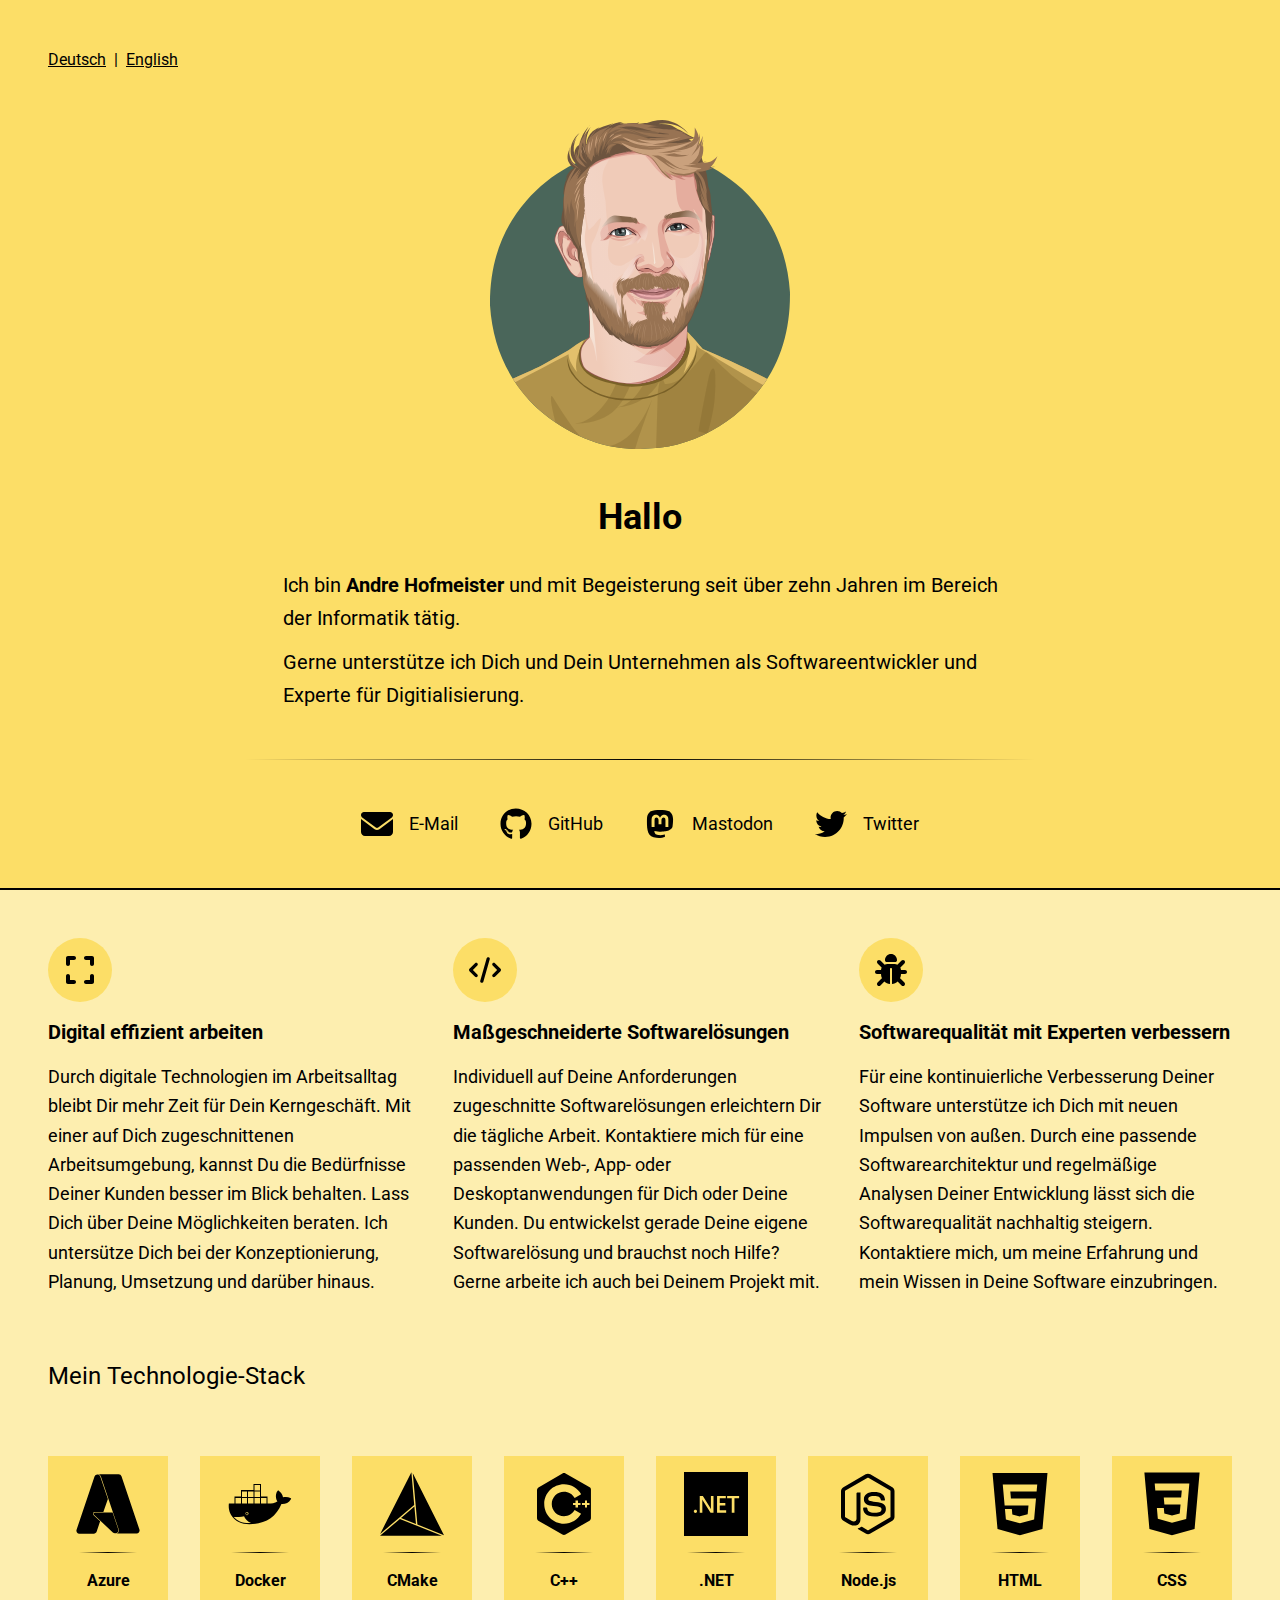
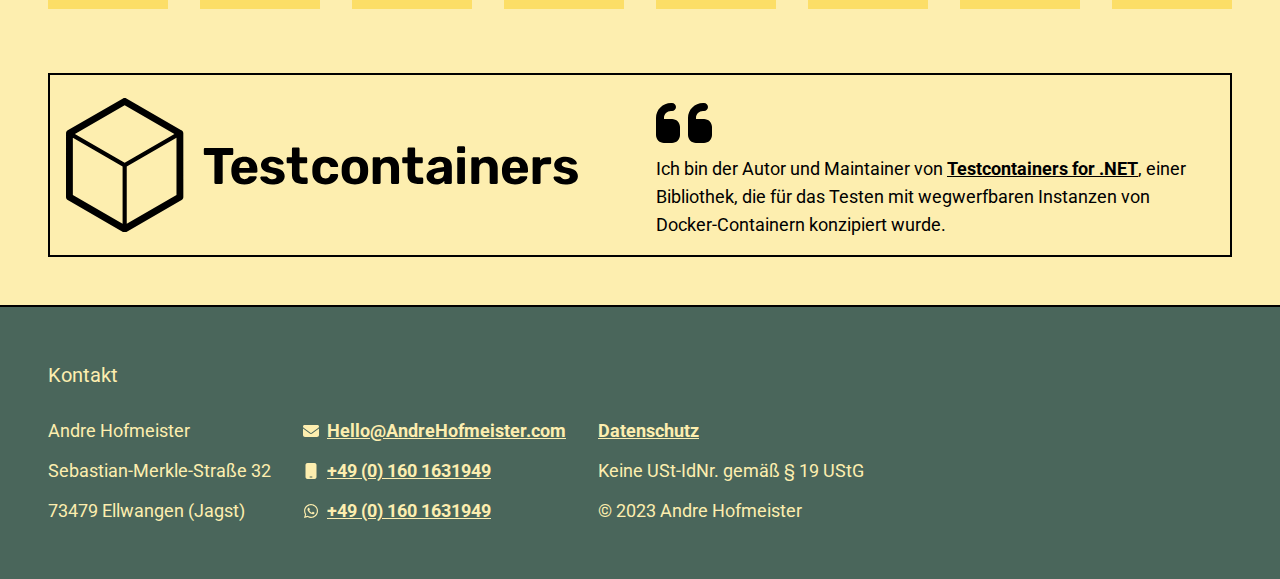
==== commit 405a56cb: "fix: Change aspect ratio to sqaure" ====
--- a/de/index.html
+++ b/de/index.html
@@ -1 +1 @@
-<!doctype html><html lang=de><head><meta name=generator content="Hugo 0.111.3"><meta charset=utf-8><meta name=viewport content="width=device-width,initial-scale=1"><meta name=description content="As an experienced computer scientist with over a decade of experience, I am eager to share my passion and expertise."><link rel=me href=https://mastodon.social/@hovfefe><link rel=alternate hreflang=en href=https://www.andrehofmeister.com/en/><link rel=alternate hreflang=de href=https://www.andrehofmeister.com/de/><link rel=alternate hreflang=x-default href=https://www.andrehofmeister.com/><link rel=preconnect href=https://fonts.googleapis.com><link rel=preconnect href=https://fonts.gstatic.com crossorigin><link href="https://fonts.googleapis.com/css2?family=Roboto:wght@400;500;700&display=swap" rel=stylesheet><link rel=icon type=image/png sizes=32x32 href=/favicon-32x32.png><link rel=icon type=image/png sizes=16x16 href=/favicon-16x16.png><link href=/css/main.min.48e7e08515eb0fad91c425a6577d749b32eadca21000341a6a1f54573e03cb09.css rel=stylesheet><script src=/js/main.min.e3b0c44298fc1c149afbf4c8996fb92427ae41e4649b934ca495991b7852b855.js defer></script><title>Andre Hofmeister | macht Entwickler glücklich</title></head><body class=bg-[#4A665B]><div class="flex h-screen flex-col [&>div>div]:max-w-screen-2xl"><div class="bg-[#FCDE67] p-4 py-8 md:p-8 lg:p-12"><div class="m-auto flex flex-col items-center"><ul class="hidden gap-2 self-start sm:flex"><li><a class="underline hover:no-underline" href=/de/>Deutsch</a></li><li>|</li><li><a class="underline hover:no-underline" href=/en/>English</a></li></ul><div class="my-8 lg:my-12"><svg xmlns="http://www.w3.org/2000/svg" viewBox="0 0 1e3 1097" width="100%" height="100%"><g><g id="layer1"><g><path d="M499.417 96.001l-63.047 3.987C308.939 118.5 203.951 174.895 121.407 269.173c-82.598 93.659-123.05 210.145-121.356 349.459 9.034 138.205 62.098 252.953 159.194 344.245 105.036 91.136 218.816 135.788 341.339 133.955l63.046-3.987c41.509-5.366 81.251-15.545 119.224-30.536 76.673-30.586 141.92-76.803 195.739-138.649 82.598-93.659 123.05-210.145 121.356-349.459-9.034-138.205-62.098-252.953-159.194-344.245C735.718 138.819 621.939 94.168 499.417 96.001z" style="fill:#4a665a;fill-rule:nonzero"/></g><g><path d="M75.84 862.163c22.749 36.261 50.558 69.83 83.405 100.714 105.036 91.136 218.816 135.788 341.339 133.955l63.046-3.987c41.509-5.366 81.251-15.545 119.224-30.536 76.673-30.586 141.92-76.803 195.739-138.649 16.966-19.238 32.153-39.438 45.53-60.614-36.54-20.069-108.111-53.212-214.693-99.456-23.369-27.701-39.629-45.805-48.782-54.313-9.824-9.709-19.207-14.569-28.149-14.582l-.728.011c-100.915 26.909-158.523 40.087-172.824 39.532-33.377 3.488-61.475-.306-84.295-11.382-18.608-.457-34.721 1.457-48.337 5.744-6.617 1.95-15.688 6.294-27.213 13.032-7.066 4.198-19.513 12.872-37.341 26.021l-86.699 49.237c-14.478 7.909-47.549 23.003-99.222 45.273z" style="fill:#b1934b"/></g><g><path d="M910.273 883.674l3.951-5.589c2.129-3.172 4.257-6.344 6.385-9.516l3.474-5.46c-83.086-41.709-154.639-74.88-214.653-99.519-33.326-38.924-51.114-58.382-53.364-58.374l1.133 7.442c1.878 4.156 3.532 17.903 4.963 41.242.108 9.485-.448 19.184-1.667 29.096-2.438 19.823-7.529 40.501-15.275 62.032 19.262-27.393 31.009-46.671 35.24-57.833 7.123-21.14 9.705-34.477 7.741-40.011l-1.155-1.938c.485.476.871 1.122 1.155 1.938 3.826 6.732 7.938 11.479 12.283 14.27 73.665 44.844 143.592 85.585 209.789 122.22z" style="fill:#e3c06c"/></g><g><path d="M75.84 862.163l5.278 8.256 2.804 4.159c55.082-29.519 114.425-60.707 178.021-93.567-.483 5.105 1.296 12.739 5.336 22.903 6.041 12.725 13.579 24.642 22.614 35.749-3.72-11.309-4.04-24.992-.96-41.048 3.506-18.327 11.485-39.816 23.939-64.469l-1.146.578c-8.588 3.551-25.243 14.528-49.965 32.929l-86.699 49.237c-14.478 7.909-47.549 23.003-99.222 45.273z" style="fill:#e3c06c"/></g><g><path d="M592.294 734.77c33.353-23.477 55.374-25.76 66.061-6.849 13.85 26.604 9.119 54.734-14.191 84.389-40.047 49.747-97.246 75.325-171.597 76.734-26.8-.445-61.464-7.214-103.993-20.309-26.25-9.49-44.785-21.035-55.603-34.637-15.589-17.948-20.59-40.016-15.003-66.205 7.784-23.342 21.752-36.705 41.904-40.089l252.422 6.966z" style="fill:#796128;fill-rule:nonzero"/></g><g><path d="M688.834 762.194l-.791 3.696c-7.045 42.446-32.666 82.154-76.864 119.124-11.128 9.099-28.503 18.185-52.125 27.257-15.871 4.986-30.131 8.837-42.78 11.554-14.806 2.428-29.06 4.147-42.762 5.157-56.984 2.907-105.017-8.824-144.099-35.195-22.291-12.91-40.458-30.463-54.501-52.659-8.261-11.885-13.815-28.77-16.661-50.655-1.359 19.593 2.877 37.564 12.708 53.915 16.317 23.003 36.534 41.921 60.65 56.754 25.646 14.261 46.655 22.959 63.025 26.095 20.02 3.977 33.742 6.187 41.165 6.629 15.971.707 29.729.616 41.274-.272 31.517-2.968 55.483-7.292 71.896-12.97 24.091-8.797 37.694-14.238 40.812-16.322 11.482-6.475 21.495-13.032 30.04-19.673 19.522-16.852 37.972-39.126 55.352-66.821 9.797-18.372 14.35-36.91 13.661-55.614z" style="fill:#796128;fill-rule:nonzero"/></g><g><path d="M423.621 958.189l-.418.044c-5.375.566-11.05.996-17.026 1.288.467.008.979.012 1.537.013l1.859-.017 1.789-.05c.594-.027 1.188-.055 1.781-.083l1.773-.117 1.765-.15 1.756-.183 1.748-.217 1.74-.25 1.696-.278z" style="fill:#796128;fill-opacity:.3;fill-rule:nonzero"/></g><g><path d="M553.69 1093.47l9.94-.629c41.509-5.366 81.251-15.545 119.224-30.536 76.673-30.586 141.92-76.803 195.739-138.649 3.957-4.487 7.816-9.025 11.56-13.647-19.888-10.582-46.324-29.013-79.326-55.254-6.476-4.701-35.76-31.629-87.852-80.785l-.928.074c-1.868-.024-4.9 1.95-9.095 5.923-30.605 38.971-54.731 65.254-72.377 78.847-13.63 11.016-30.741 18.044-51.332 21.084l-6.453.254-9.984-25.626 2.813-7.1-3.672 4.893-24.206-62.131c-30.009 102.233-71.369 158.23-124.081 167.991 66.584-6.476 114.031-36.175 142.343-89.099-3.727 17.557-6.044 32.31-6.953 44.261-2.369 85.967-4.152 146.011-5.36 180.129z" style="fill:#796128;fill-opacity:.3"/></g><g><path d="M423.655 958.184l-.029.004v.001l.016-.002.013-.002v-.001z" style="fill:#796128;fill-opacity:.3;fill-rule:nonzero"/></g><g><path d="M458.152 779.506c-29.983 87.933-54.756 142.925-74.318 164.976-14.94 20.002-30.503 35.5-46.688 46.494-7.988 5.575-16.318 10.18-24.989 13.816-7.65 3.256-16.263 5.308-25.84 6.157-.896.425-.897.744-.002.955 60.292-2.168 104.724-18.475 133.295-48.921 24.742-21.363 52.781-78.906 84.117-172.628l-45.575-10.849z" style="fill:#796128;fill-opacity:.3;fill-rule:nonzero"/></g><g><path d="M218.609 1008.76c27.508 18.807 55.605 34.581 84.275 47.339-8.509-8.007-18.506-19.636-29.99-34.884-22.876-32.508-43.987-64.797-63.333-96.868-2.018-2.305-3.679-3.611-4.983-3.917l-.058.002-.445.053-.738 4.961-.101 6.346c.145 4.692.715 10.307 1.708 16.845 4.144 22.68 8.679 42.728 13.665 60.123z" style="fill:#796128;fill-opacity:.3"/></g><g><path d="M397.375 1086.93c28.242 5.966 56.987 9.239 86.236 9.824l12.718-40.921 43.95-124.368-3.296 7.701c-8.847 20.282-18.135 38.51-27.866 54.685l-16.855 25.363c-9.035 11.786-15.607 19.654-19.718 23.604-5.396 5.652-10.904 10.791-16.523 15.415l-19.387 13.657-20.23 9.755-19.029 5.285z" style="fill:#796128;fill-opacity:.3"/></g><g><path d="M721.091 1045.24l3.687-1.788 1.358-.709c13.255-47.823 20.99-86.973 23.228-117.448 1.995-24.339 2.492-49.243 1.488-74.711-.432-14.206-2.792-21.528-7.078-21.965-5.298-.288-10.552 10.936-15.763 33.673-15.936 78.676-26.956 137.213-33.063 175.613l26.143 7.335z" style="fill:#796128;fill-opacity:.3"/></g></g><g id="layer2"><g><path d="M500.844 64.997c-31.376.0-69.77 1.228-115.183 3.683-.612.033-1.187.303-1.604.752L279.128 182.453c-.341.367-.556.833-.615 1.33L258.97 349.24l-3.101.224v.001c-16.115 1.112-25.69 5.279-28.727 12.499v.001c-11.545 23.335-14.889 39.379-10.03 48.132l-.001.001 39.516 78.295.008.016c5.011 9.746 10.062 17.495 15.153 23.247v.001c.017.019.034.038.052.057 8.568 9.06 17.123 13.589 25.666 13.589 5.117.0 10.151-1.622 15.102-4.866h.001l14.487 79.189h-.001c4.231 56.925 5.316 98.269 3.256 124.032h-.001c-13.977 12.738-22.957 25.345-26.939 37.819-.019.06-.035.121-.05.182-3.974 17.036-2.598 34.882 4.13 53.538h-.001c3.809 16.145 26.2 31.773 67.172 46.885v.001c33.724 12.546 70.58 18.819 110.568 18.819 2.302.0 4.613-.02 6.933-.062.08-.001.16-.007.239-.016 42.4-5.07 76.135-17.501 101.202-37.293h-.004c29.99-20.443 49.093-46.225 57.309-77.345h-.004c4.199-9.029 6.956-40.258 8.272-93.689l-.004.001c21.092-36.585 35.439-67.751 43.04-93.498l-.001.001c8.153-25.628 15.09-58.082 20.811-97.362h-.005c5.468-9.954 9.171-19.18 11.11-27.678l.013-.057 14.088-69.652c.028-.14.044-.282.046-.425l1.137-61.083c.001-.063.0-.125-.004-.187-.235-3.902-2.63-5.853-7.185-5.853-1.348.0-2.915.198-4.7.593l-21.105-74.799-13.619-85.342c-.065-.405-.234-.787-.49-1.107-37.438-46.685-72.17-73.856-104.195-81.512h-.003c-14.594-6.36-47.017-9.54-97.267-9.54z" style="fill:#985753;fill-rule:nonzero"/></g><g><path d="M261.088 351.456l-5.053.366c-15.198 1.049-24.111 4.755-26.74 11.12-11.223 22.667-14.589 38.015-10.098 46.043l39.54 78.343c4.92 9.57 9.86 17.158 14.82 22.762 13.917 14.716 27.484 16.792 40.701 6.228l15.184 82.999c4.3 57.806 5.362 99.627 3.189 125.464-14.061 12.668-23.05 25.14-26.968 37.415-3.878 16.62-2.512 34.061 4.097 52.324 3.515 15.366 25.422 30.481 65.72 45.345 35.386 13.166 74.267 19.37 116.641 18.612 42.009-5.023 75.377-17.313 100.105-36.87 29.603-20.167 48.423-45.585 56.459-76.255 4.118-8.488 6.833-39.662 8.144-93.522 21.174-36.667 35.551-67.849 43.131-93.546 8.144-25.6 15.073-58.073 20.788-97.422 5.471-9.899 9.163-19.042 11.076-27.427l14.088-69.652 1.137-61.083c-.226-3.746-3.951-4.595-11.176-2.546l-21.768-77.147-13.64-85.479c-37.184-46.369-71.555-73.283-103.113-80.743-23.061-10.209-93.582-12.124-211.563-5.745L280.86 184.061l-19.772 167.395" style="fill:#f0cbb8;fill-rule:nonzero"/></g><g><path d="M597.209 76.724 447.077 97.573l54.546 3.151 81.518 5.687c11.192 2.592 17.835 6.222 19.93 10.888 3.267 2.017 6.653 13.04 10.159 33.07.019-.108.042-.163.068-.163.626.0 3.256 31 7.892 92.998 2.031 17.546 3.425 27.164 4.182 28.852 2.911 13.522 8.079 23.341 15.504 29.458-33.498 13.201-53.075 21.708-58.731 25.522-10.523 5.818-17.312 12.745-20.366 20.781-2.962 8.443-3.554 19.255-1.777 32.438l9.765 67.922 2.29 7.998 8.611 17.472c.608 1.52-.428 4.402-3.108 8.645-6.036 7.07-11.954 10.606-17.753 10.606-.02.0-.041-.001-.061-.001-.251.119-.564.178-.939.178-3.042.0-10.161-3.891-21.358-11.674l-6.735-1.712c-.37-.049-.78-.074-1.232-.074-4.808.0-14.235 2.813-28.282 8.438-1.726.446-3.397.669-5.013.669-1.238.0-2.444-.13-3.617-.392-7.736-2.956.021-8.923 23.271-17.9-4.251-7.286-7.955-10.929-11.111-10.929-.589.0-1.159.127-1.71.381-18.226 11.787-22.106 25.457-11.64 41.008 19.465 30.181 38.327 45.271 56.588 45.271 15.8.0 31.149-11.298 46.047-33.894 10.822-15.528 16.444-28.558 16.866-39.089l-22.758-63.642c-3.797-12.28-5.93-20.8-6.4-25.561-1.752-16.641 1.894-26.503 10.94-29.585 11.04-3.565 22.465-5.347 34.274-5.347 14.708.0 30.013 2.765 45.914 8.294 18.512 5.921 29.409 20.002 32.692 42.243 2.023 24.859-6.061 66.49-24.25 124.896-24.465 84.157-42.562 134.608-54.293 151.353-8.168 16.542-33.968 43.164-77.401 79.866-38.356 33.542-62.222 50.313-71.598 50.313-.359.0-.697-.024-1.013-.074l-.003.001c42.932 10.16 87.598 17.122 133.997 20.885 18.952-17.38 31.519-37.869 37.703-61.468 4.119-8.488 6.833-39.662 8.144-93.522 21.174-36.667 35.551-67.849 43.131-93.546 8.144-25.6 15.073-58.073 20.788-97.422 5.471-9.899 9.163-19.042 11.076-27.427l14.088-69.652 1.137-61.083c-.146-2.422-1.755-3.633-4.826-3.633-1.679.0-3.796.362-6.35 1.087l-21.768-77.147-13.64-85.479c-37.184-46.369-71.555-73.283-103.113-80.743-.047-.02-.093-.041-.14-.061h-.003z" style="fill:#e5ad9e;fill-rule:nonzero"/></g><g><path d="M426.786 334.477l-5.55.182c-18.454 1.384-33.018 8.494-43.692 21.33-3.674 4.302-6.79 9.998-9.348 17.086-1.157 3.884-.18 11.409 2.93 22.576-.086 1.412-1.33 3.799-3.732 7.161 4.011 1.476 10.574.747 19.689-2.185 1.86-.618 4.959-2.106 9.299-4.463 3.602-1.979 7.584-4.597 11.945-7.856.943-.579 1.887-.955 2.832-1.126 1.131-.186 2.177-.17 3.138.048 6.324 2.103 10.926 3.271 13.806 3.505 10.53.201 17.099.164 19.708-.11 3.296-.207 6.909-.552 10.837-1.035l6.13-.829c.069-.123-.075-.206-.432-.247l-29.088 2.124c-2.502.002-7.934-1.187-16.296-3.568 6.099 1.528 13.017 2.224 20.755 2.09 5.603-.357 14.709-2.138 27.318-5.345 3.125-.42 5.603-.532 7.435-.337 2.74.123 5.145.696 7.216 1.721l2.856 1.876c1.736 1.476 3.137 3.403 4.205 5.781 2.134 4.757 2.929 11.318 2.386 19.684 7.395-6.156 11.421-12.355 12.079-18.597-.086.5 3.324 2.466 10.228 5.898.62.441 1.672 1.961 3.154 4.559 11.341-23.69 12.741-40.745 4.2-51.164-3.698-3.847-7.303-6.398-10.812-7.652l-4.329-1.432c-9.934-1.989-16.455-3.454-19.563-4.396-2.959-.826-6.728-2.311-11.308-4.454l-32.136.483c-6.697-.964-11.984-1.399-15.86-1.308z" style="fill:url(#_Linear1);fill-rule:nonzero"/></g><g><path d="M478.153 389.483c-2.982.509-5.102.926-6.359 1.253-11.489 3.154-18.368 4.883-20.638 5.189-4.842.955-9.519 1.384-14.03 1.287-14.83-.421-28.976-3.276-42.438-8.566 8.536 7.967 19.767 12.8 33.693 14.501 7.104.653 13.482.427 19.134-.679 5.035-.843 11.923-3.049 20.663-6.617l9.975-6.368z" style="fill:#e5ad9e;fill-rule:nonzero"/></g><g><path d="M494.522 375.054c-8.179 12.211-18.298 23.346-30.354 33.406-7.682 6.327-19.116 12.11-34.299 17.35 27.21-6.691 43.216-11.522 48.018-14.494 8.1-3.796 16.832-11.154 26.198-22.072l-9.563-14.19z" style="fill:url(#_Linear2);fill-rule:nonzero"/></g><g><path d="M661.63 353.153c-7.446 7.258-17.314 12.534-29.605 15.826-4.693 1.042-9.475 1.401-14.348 1.076-2.466-.017-8.663-1.134-18.592-3.35-1.844-.299-3.59-.418-5.238-.36-2.434.111-4.61.665-6.527 1.661-2.249 1.168-3.019 2.092-2.311 2.771.453.36 1.369.62 2.748.778 12.471 1.811 21.034 2.868 25.688 3.169 8.835.708 15.778.735 20.829.082 9.643-1.29 17.194-2.971 22.653-5.044 4.064-1.367 8.379-4.271 12.945-8.712l-8.242-7.897z" style="fill:#e5ad9e;fill-rule:nonzero"/></g><g><path d="M638.698 351.721c6.981-4.038 15.803-4.011 26.465.08 4.194 1.284 11.202 5.33 21.025 12.136 1.794 1.186 3.241 2.204 4.343 3.055 7.355 6.271 11.053 9.214 11.093 8.831-.222-.184-.98-.424-2.274-.717-4.24-.758-8.94-1.745-14.099-2.962 5.753 3.188 11.299 5.685 16.639 7.493-6.628.113-11.659-.351-15.095-1.393-2.311-.604-5.144-1.621-8.499-3.052-20.664-9.391-31.417-14.121-32.26-14.188l-7.338-9.283z" style="fill:#e5ad9e;fill-rule:nonzero"/></g><g><path d="M671.886 367.099c-9.47 5.977-20.417 9.901-32.843 11.772-3.218.445-6.492.637-9.821.578-1.665-.03-3.331-.108-4.997-.237-8.867-.866-14.11-1.292-15.727-1.278-2.424-.163-7.849-.015-16.274.446-.961.007-1.454-.055-1.481-.187.98-.665 4.002-.477 9.067.564 1.925.288 8.753 2.267 20.484 5.936 2.485.692 5.08 1.293 7.786 1.802 5.626.977 10.694 1.358 15.207 1.143 11.321-.416 23.338-4.576 36.052-12.48l-7.453-8.059z" style="fill:url(#_Linear3);fill-rule:nonzero"/></g><g><path d="M514.158 465.57c1.353-9.932-1.833-16.273-9.558-19.022-6.846-.884-14.342 2.857-22.488 11.223-2.172 2.34-4.636 5.529-7.392 9.569l-17.563 27.429c-19.318 27.202-28.587 40.755-27.806 40.659-4.329 6.639-6.808 16.766-7.438 30.383 5.654-11.172 10.863-19.079 15.626-23.721.304-1.258 9.511-8.425 27.623-21.499 5.056-4.44 9.075-8.507 12.057-12.202 3.009-3.778 5.179-7.664 6.509-11.658 1.016-2.443 2.63-9.464 4.841-21.063.558-2.21 1.344-4.2 2.357-5.97 3.495-5.095 8.773-8.884 15.831-11.369l7.401 7.241z" style="fill:url(#_Linear4);fill-rule:nonzero"/></g><g><path d="M340.031 617.122l-.24.014c-3.184 8.915-5.407 24.218-6.668 45.909.943 26.046.779 46.625-.492 61.736-.238.214-.474.428-.708.641.048 6.229.132 12.705.253 19.429.949 42.151 1.837 74.283 2.662 96.396 10.386 6.249 23.933 12.455 40.642 18.618 32.389 12.051 67.704 18.269 105.947 18.655 1.265.012 2.533.019 3.803.019 1.003.0 2.007-.004 3.013-.012 1.29-.01 2.583-.027 3.878-.05 42.009-5.023 75.377-17.313 100.105-36.87 15.292-10.417 27.706-22.236 37.243-35.456l-50.108-43.257c-21.681 13.269-39.546 19.903-53.595 19.903-5.52.0-10.451-1.024-14.793-3.072-80.6-50.374-137.58-104.575-170.942-162.603z" style="fill:url(#_Linear5);fill-rule:nonzero"/></g><g><path d="M246.666 363.844l-2.254.076c-6.215.838-10.198 2.437-11.95 4.797l-1.16 1.294-2.402 4.963-1.634 5.593c-2.5 11.817-.391 27.413 6.326 46.79 3.876 10.752 6.649 17.699 8.317 20.84 3.893 8.248 9.469 18.546 16.73 30.894 4.072 5.492 7.62 8.238 10.642 8.238.897.0 1.748-.242 2.553-.727.671-.855-.977-4.181-4.944-9.978-11.543-13.745-18.378-22.483-20.508-26.213-4.026-6.99-6.313-13.602-6.858-19.837-.127-7.669.292-16.517 1.258-26.545.602-5.057 1.553-8.651 2.853-10.781.405-.411.986-.617 1.742-.617 2.164.351 3.667.802 4.51 1.354 3.774 1.806 9.085 5.417 15.932 10.834.422.47.482 1.244.179 2.321-6.962 12.16-10.687 19.899-11.175 23.217-1.384 3.596-1.414 8.168-.09 13.719 1.15 3.221 2.67 6.177 4.558 8.868l3.11 3.837c2.257 2.426 4.884 4.586 7.88 6.481 5.992 3.791 13.461 6.521 22.407 8.19.535-.023.458-.56-.232-1.609-3.079-3.237-5.783-6.735-8.113-10.493-1.401-2.357-2.45-5.057-3.146-8.1-.508-2.809-.377-5.577.392-8.306 1.674-4.769 2.959-7.154 3.854-7.154.176.0.337.092.482.277 3.511 19.132 7.944 37.016 13.299 53.653.798 3.242 1.327 6.574 1.589 9.997.062 2.765-.334 4.835-1.189 6.21-5.052 6.803-7.791 10.876-8.216 12.219-.506 1.121-.815 2.343-.927 3.665 2.352.753 4.694 1.129 7.025 1.129 5.645.0 11.229-2.207 16.752-6.622l2.36 12.899c.669-5.707.621-13.367-.142-22.978-1.24-16.855-5.627-38.02-13.16-63.495l-24.538-61.769c-.926-1.989-1.998-3.794-3.217-5.416-6.215-7.727-15.846-11.632-28.895-11.715z" style="fill:#e5ad9e;fill-rule:nonzero"/></g><g><path d="M590.163 461.734c-2.206-7.933-2.25-14.601-.132-20.002 2.048-4.821 5.238-5.39 9.571-1.707 6.72 6.685 19.049 22.641 36.985 47.869 3.476 4.448 9.695 15.212 18.659 32.295.537.676.371-1.026-.5-5.104 3.655 10.881 5.497 18.623 5.527 23.226.327 4.599-.721 12.642-3.144 24.13-1.243-12.244-4.132-22.419-8.667-30.526-7.872-15.763-22.623-37.777-44.256-66.044l-14.043-4.137z" style="fill:url(#_Linear6);fill-rule:nonzero"/></g><g><path d="M606.334 596.247c-20.164 6.802-43.985 10.091-71.462 9.866-17.362.177-34.929-3.59-52.702-11.302 6.218 11.187 13.826 19.91 22.824 26.17 7.003 5.173 15.608 8.251 25.815 9.235-12.072 5.959-26.117 9.846-42.134 11.661 17.453 6.203 30.081 10.134 37.882 11.794 9.681 2.382 19.248 2.763 28.704 1.143 14.117-2.195 26.344-5.802 36.68-10.822 3.177-1.665 3.925-2.782 2.245-3.35.276-.413-5.111-.617-16.16-.614-2.164-.251-3.315-.823-3.454-1.715-.101-.711.544-1.962 1.936-3.751 4.308-5.502 8.373-10.507 12.196-15.015l17.63-23.3z" style="fill:#e5ad9e;fill-rule:nonzero"/></g><g><path d="M577.467 572.394c27.643-8.743 42.485-14.141 44.527-16.193 3.641-2.039 6.277-4.154 7.909-6.344 1-.964 2.13-3.871 3.39-8.721 7.188 8.041 8.684 15.766 4.49 23.175-2.565 5.342-8.923 14.765-19.074 28.268 7.555-12.663 9.133-19.492 4.735-20.488-.964-.238-2.339-.171-4.126.201-10.483 2.411-18.167 3.973-23.052 4.686-3.352.567-10.846 1.603-22.482 3.109l3.683-7.693z" style="fill:#e5ad9e;fill-rule:nonzero"/></g><g><path d="M512.949 572.993c-7.058.363-15.086-.546-24.084-2.727-5.977-1.082-17.238-5.587-33.782-13.517-2.458-.91-4.09-.706-4.895.613-3.236 16.637 8.645 35.591 35.644 56.862 2.534 2.087 2.737.29.609-5.389-.73-2.481-4.053-8.903-9.968-19.264 8.617 3.878 17.42 6.177 26.41 6.898 1.313-.143 1.895-.598 1.748-1.363l-5.058-7.307c-.619-.91-.192-1.665 1.279-2.264 5.341-1.795 14.989-1.877 28.943-.245l-16.846-12.297z" style="fill:#e5ad9e;fill-rule:nonzero"/></g><g><path d="M441.535 79.723c-26.082 6.905-55.602 22.285-88.561 46.142-16.457 12.074-30.658 31.548-42.602 58.423 15.303-14.835 30.805-27.367 46.507-37.594 12.208-7.24 27.401-13.236 45.58-17.987 36.673-8.607 62.02-12.959 76.04-13.054 9.123-.478 18.03-.397 26.722.243 32.192 4.282 48.629 6.059 49.312 5.328L441.535 79.723z" style="fill:#e5ad9e;fill-rule:nonzero"/></g><g><path d="M522.235 48.548c-7.322 2.595-14.207 9.393-20.656 20.392-4.791 9.349-6.048 17.913-3.774 25.692 1.171 4.052 3.312 7.927 6.424 11.625 10.642 10.218 27.416 29.323 50.321 57.314 7.611 8.096 18.845 18.732 33.702 31.906.877.492-5.938-7.076-20.445-22.702 9.058 13.883 22.902 22.83 41.534 26.84 19.594 2.255 34.073-1.871 43.437-12.377L522.235 48.548z" style="fill:#e5ad9e;fill-rule:nonzero"/></g><g><path d="M699.659 344.591c-.777 5.099-1.361 9.436-1.39 13.019-.145 17.863-.378 29.883-.883 36.072-.615 7.556-1.657 14.219-2.827 20.077-2.406 12.051-8.084 22.936-17.941 32.111-22.735 21.164-49.552 19.821-80.029-3.574 8.54 21.446 13.376 32.399 14.508 32.862 1.938 3.115 4.153 6.463 7.25 9.459 13.926 13.468 23.14 22.624 27.039 28.091 5.549 7.778 9.068 15.821 10.489 24.129 1.036 6.065.561 12.781-1.835 19.974-13.514 40.569-22.301 65.388-25.866 74.623.507-.189 1.218-1.359 2.222-3.469 6.8-14.289 10.301-21.815 10.515-22.597 5.87-21.456 10.733-34.336 13.706-39.177 3.428-5.584 6.057-9.873 8.695-12.398 13.582-6.407 21.678-13.766 26.082-21.094 5.61-9.334 25.909-105.797 30.673-126.913l-20.408-61.195z" style="fill:url(#_Linear7);fill-rule:nonzero"/></g><g><path d="M328.927 367.573c-17.388-81.319-18.664-145.541-3.826-192.667 5.843-22.081 15.116-37.559 27.817-46.434 22.802-13.873 37.385-15.496 43.747-4.867 1.019 2.658.736 5.81-.847 9.458-10.26 17.487-16.061 29.53-17.401 36.13-2.596 8.233-3.928 17.911-3.996 29.034-1.219 4.659 2.347 28.706 10.698 72.141 1.316 38.072 5.667 77.905 13.052 119.499.27 3.015.232 6.092-.112 9.231-3.502 19.009-5.119 31.772-4.85 38.291-.006 12.192 1.184 21.466 3.571 27.823 6.23 15.141 18.175 21.888 35.836 20.24 5.378 2.245 24.857-8.864 58.435-33.327 5.381-2.794 12.757-3.278 22.126-1.45-5.553 2.113-11.803 7.617-18.75 16.512-28.138 49.978-45.965 76.854-53.481 80.629-2.742 2.922-3.881 12.479-3.416 28.672-2.706-12.309-3.872-23.642-3.499-34-.268-3.36 3.292-12.651 10.682-27.875.462-1.086.408-1.921-.162-2.505-25.284 20.076-36.995 32.435-35.135 37.075-1.978 5.576.97 20.016 8.845 43.321.62 4.344 15.087 37.065 43.402 98.161 1.819 4.261 2.249 6.591 1.29 6.991-32.002-9.715-56.408-20.027-73.218-30.938-11.607-6.662-19.377-16.476-23.31-29.441-1.557-4.57-3.089-10.833-4.595-18.789-13.383-69.34-19.748-103.983-19.094-103.928-2.659-15.051-4.278-43.198-4.859-84.441.118-8.065.735-13.544 1.849-16.437 15.624-30.046 25.715-58.247 30.274-84.603-.997-4.62-8.917 2.783-23.759 22.209l-17.314 16.285z" style="fill:url(#_Linear8);fill-rule:nonzero"/></g><g><path d="M729.811 314.863c-4.809-21.163-11.377-39.874-19.703-56.134-1.045-.011-1.559 2.588-1.542 7.797l-.364 69.501c-.037 3.83-.2 5.889-.49 6.176l-25.107-39.314c-3.296-4.948-4.708-6.217-4.235-3.808l25.532 66.297c3.527 10.767 5.987 23.464 7.38 38.09 1.439 12.314 1.603 28.82.495 49.518-1.129 22.769-2.025 38.719-2.69 47.849-.224 5.021-1.804 22.753-4.739 53.196-.329 4.094-.369 6.501-.119 7.22.385.177.884-.97 1.497-3.44 1.792-12.28 3.021-19.81 3.689-22.589l17.766-82.596c2.107-12.676 3.348-32.539 3.721-59.589l-1.091-78.174z" style="fill:#f0cbb8;fill-rule:nonzero"/></g><g><path d="M691.531 563.633c2.843-9.17 5.348-22.476 7.515-39.918 1.931-18.052 3.147-35.777 3.649-53.173.095 1.245 1.145 7.468 3.152 18.67.554 3.486.946 6.204 1.173 8.153.928 7.74 1.447 14.939 1.557 21.6.239 11.554-1.214 25.512-4.357 41.875l-12.689 2.793z" style="fill:#f0cbb8;fill-rule:nonzero"/></g><g><path d="M279.255 410.812c-26.009-37.196-42.822-48.506-50.438-33.929-2.609 8.905-.889 23.024 5.159 42.357 5.899 21.026 14.107 39.662 24.621 55.909 1.785 2.529 3.876 4.525 6.273 5.988 3.562 1.924 5.201 2.145 4.915.664-.098-.914-1.105-2.716-3.019-5.404-9.63-12.109-15.027-19.291-16.19-21.545-3.17-5.066-5.478-10.386-6.922-15.96-4.414-18.191-3.844-35.871 1.71-53.037.636-1.753 4.501-.256 11.595 4.491.445.519.705 1.076.779 1.672-.503 5.822-.34 8.667.488 8.533l6.848-1.451c1.39.288 3.175 1.546 5.353 3.773l-4.09 7.598c-.69 1.391-1.46 3.28-2.308 5.665-3.843 10.048-5.684 16.604-5.524 19.667.172 9.866 3.238 17.669 9.2 23.411 2.486 3.221 11.254 7.036 26.304 11.445.148-.247.023-.62-.378-1.121-3.352-3.241-6.01-6.261-7.975-9.058-1.603-2.204-2.82-4.466-3.649-6.784-1.453-2.975-1.351-8.334.308-16.076-.332-.061-.803 1.181-1.412 3.725-.454 1.842-1.005 5.75-1.652 11.725-.111.724-.331 1.086-.66 1.085-4.026-4.053-6.257-9.523-6.691-16.408.096-5.363 1.524-8.595 4.284-9.696 2.174-1.037 7.981-.262 17.421 2.323l-14.35-19.562z" style="fill:#c88276;fill-rule:nonzero"/></g><g><path d="M734.465 344.968c1.825-6.091 4.172-9.665 7.042-10.722 1.958.111 2.752 4.015 2.38 11.714-.134 2.576-.379 5.257-.736 8.045.063.021-.653 4.453-2.148 13.295-.261 1.734-.439 3.292-.533 4.673-.109 1.46-.139 2.943-.091 4.446.488 7.473.675 11.897.562 13.27-.029 2.999-.373 6.565-1.034 10.699-.896 6.773-4.208 17.412-9.935 31.914l4.493-87.334z" style="fill:#c88276;fill-rule:nonzero"/></g><g><path d="M577.983 724.144c-28.057 7.032-49.169 8.994-63.334 5.887-9.427-1.555-19.911-4.267-31.453-8.137-6.851-1.929-23.746-9.067-50.687-21.414-5.199-1.941-8.658-2.505-10.377-1.692-5.237 3.691.538 13.114 17.324 28.269 15.405 11.909 32.965 21.67 52.679 29.281 30.647 10.443 55.931 8.241 75.853-6.606-2.801.253-14.996 10.755-36.584 31.506l47.616-22.902c8.329-4.294 15.321-8.531 20.976-12.71 14.078-10.48 28.985-26.573 44.719-48.279l-66.732 26.797z" style="fill:#c88276;fill-rule:nonzero"/></g><g><path d="M651.872 752.489c-11.099 20.585-23.633 38.523-37.601 53.814-9.228 10.103-19.082 19.05-29.562 26.842l-16.19 10.822-26.7 13.786c-25.283 11.696-51.777 18.388-79.483 20.074 6.837.432 13.773.667 20.806.706.695.004 1.391.006 2.088.006.611.0 1.221-.002 1.833-.005 1.68-.008 3.366-.027 5.058-.057 42.009-5.023 75.377-17.313 100.105-36.87 29.603-20.167 48.422-45.585 56.459-76.255 1.179-2.429 2.242-6.717 3.191-12.863h-.004z" style="fill:#c88276;fill-rule:nonzero"/></g><g><path d="M592.268 604.878c-.334.091-.746.168-1.233.231-2.716.16-4.819.316-6.31.468-9.005 1.085-14.455 1.654-16.349 1.706-5.163.345-11.099.441-17.81.287-7.517-.193-14.665-.648-21.445-1.366-9.796-1.086-17.758-2.304-23.887-3.653-.298-.029-.544.024-.737.162.296 2.936 4.452 7.398 12.467 13.384 5.87 3.854 12.358 6.548 19.464 8.081 4.941.974 10.14.913 15.595-.184 4.965-.841 12.536-3.183 22.715-7.024l17.53-12.092z" style="fill:#c88276;fill-rule:nonzero"/></g><g><path d="M597.6 569.777c4.979.342 11.478-2.026 19.497-7.105 2.721-1.8 5.171-3.847 7.351-6.141 2.573-2.717 4.882-6.049 6.924-9.995.305-.411.675-.445 1.11-.102 2.167 1.824 2.95 4.303 2.35 7.436-.515 2.789-3.012 8.227-7.492 16.314-.148.072-.147-.162.003-.703.984-2.635 1.774-4.941 2.371-6.917.195-.584.13-.89-.195-.918l-4.285 3.749c-.992.72-2.24 1.409-3.745 2.066.55.09-5.784 2.049-19.001 5.879l-4.888-3.563z" style="fill:#c88276;fill-rule:nonzero"/></g><g><path d="M509.779 574.232c-18.554-2.424-30.576-4.623-36.066-6.598-8.21-2.454-13.833-6.487-16.871-12.097-.763-.424-2.082-.287-3.957.412-4.462 1.961-5.918 4.451-4.37 7.47 3.383 5.132 9.047 10.116 16.991 14.954 5.626 3.07 9.04 4.725 10.243 4.965.268.004.186-.235-.247-.717l-5.325-4.763c-.262-.26-.251-.433.032-.52 3.701.04 11.856.932 24.465 2.678l15.105-5.784z" style="fill:#c88276;fill-rule:nonzero"/></g><g><path d="M601.415 490.839c-5.159-1.109-9.851-.923-14.075.555-1.373.484-2.714 1.181-4.021 2.09-6.174 5.42-10.373 8.573-12.597 9.459-3.895 1.976-8.237 3.137-13.025 3.482-3.449.241-6.664-.208-9.645-1.348-1.19-.451-2.466-1.075-3.829-1.871-5.342-3.695-9.009-5.963-11-6.803-2.835-1.353-6.018-2.302-9.55-2.848-12.281-1.363-20.893-.206-25.836 3.47-2.136 1.486-1.171 3.493 2.895 6.022 4.19 2.608 8.701 4.157 13.532 4.646 1.461.183 3.365.184 5.712.002 8.62-1.471 13.251-2.027 13.893-1.667 1.166.064 2.578.282 4.234.654 7.849 2.095 11.977 3.128 12.384 3.098 2.807.521 5.201.728 7.182.621 1.794-.089 3.414-.419 4.859-.989l11.038-5.022c.44-.094-.03 1.109-1.408 3.609l-8.533 14.066c-.702 1.344-.519 2.183.551 2.516 2.554.783 7.482-1.912 14.784-8.084 5.395-4.421 13.488-12.799 24.28-25.136l-1.825-.522z" style="fill:#c88276;fill-rule:nonzero"/></g><g><path d="M514.065 501.357c-6.304 1.475-12.416.791-18.338-2.052-3.915-1.501-6.321-5.052-7.22-10.654-.739-5.914.879-12.911 4.853-20.991 3.163-5.505 7.905-9.698 14.226-12.578-5.44 1.019-10.963 3.579-16.569 7.679-3.704 2.84-6.615 6.873-8.734 12.098-2.153 5.377-3.569 8.756-4.249 10.137l6.427-7.747c.751-.864 1.185-1.213 1.303-1.048-2.568 10.125-1.062 17.577 4.516 22.356 1.61 1.64 3.699 2.734 6.266 3.282 3.514.678 9.048 1.238 16.601 1.682l.918-2.164z" style="fill:#c88276;fill-rule:nonzero"/></g><g><path d="M588.304 497.948c8.216-2.753 13.384-5.353 15.504-7.799 3.455-3.379 5.266-7.481 5.435-12.308.054-2.929-.549-5.506-1.811-7.733-.182-.791-2.567-3.282-7.155-7.472-.823-.885-1.73-2.013-2.722-3.384-1.439-1.723-4.24-6.546-8.402-14.468-.249-.354-.414-.147-.496.621.099 2.725.133 4.817.099 6.277-.066.374-.194.455-.383.244-.506-1.896-.511-5.654-.015-11.274.208-2.504.721-3.439 1.54-2.803 11.201 11.65 17.868 18.991 20.002 22.024 3.308 4.267 4.981 7.922 5.018 10.966.211 4.175-1.132 8.402-4.031 12.682-4.633 6.368-10.084 12.13-16.354 17.286l-6.229-2.859z" style="fill:#c88276;fill-rule:nonzero"/></g><g><path d="M468.102 334.51c2.657-1.915 6.24-2.618 10.748-2.107 4.9.745 9.266 2.502 13.1 5.271 2.337 1.671 4.349 3.654 6.035 5.949 1.42 1.993 1.613 3.144.58 3.453-.276.116-1.085-.035-2.427-.455-8.089-2.75-12.892-4.328-14.407-4.735-1.225-.37-2.938-.783-5.139-1.238l-8.49-6.138z" style="fill:#c88276;fill-rule:nonzero"/></g><g><path d="M501.478 392.538c.075-8.063-5.962-16.882-18.111-26.458-8.312-6.44-18.661-9.315-31.047-8.625-13.904 1.29-26.549 4.79-37.936 10.5-6.007 3.375-10.952 6.761-14.834 10.158-13.437 14.064-20.964 21.268-22.581 21.613 6.22-.039 10.936-.808 14.15-2.308 1.725-.326 5.156-3.311 10.29-8.956 1.093-.835 2.185-1.323 3.275-1.464 1.109-.152 2.348-.031 3.717.362 6.164 2.497 10.123 3.885 11.878 4.165 2.03.487 4.768.764 8.213.832 8.264-.074 20.089-1.628 35.476-4.659-7.103 1.101-16.309 1.651-27.617 1.649-7.416-.138-13.994-.974-19.732-2.506 7.241-.5 12.284-1.32 15.129-2.459 1.188.001 5.547-2.649 13.079-7.95 1.979-1.059 3.986-1.767 6.02-2.122 3.563-.587 7.421-.506 11.575.244l20.348 6.401c1.277.394 2.168.584 2.672.57.598-.032.623-.557.075-1.574l-5.249-8.219c3.362 1.318 7.712 3.654 13.049 7.007l8.161 13.799z" style="fill:#c88276;fill-rule:nonzero"/></g><g><path d="M588.481 365.758c2.999-7.243 8.469-12.772 16.411-16.588 9.526-3.803 20.249-5.394 32.168-4.774 11.749 1.32 20.897 4.231 27.442 8.735 4.259 2.817 8.126 6.947 11.6 12.391-6.484-6.895-16.183-12.242-29.099-16.042 3.995 1.163 7.968 3.103 11.919 5.821.285-.237 4.568 3.882 12.85 12.355 1.226 1.154 4.069 3.172 8.53 6.052-5.979-1.779-8.865-2.758-8.659-2.936-.239.203-2.962-2.075-8.171-6.835-.929-.68-1.871-1.03-2.827-1.051-.989-.027-2.143.207-3.462.7-7.414 3.388-12.895 5.611-16.441 6.668-3.555 1.081-7.467 1.898-11.736 2.453-4.456.545-8.602.656-12.438.331-1.559-.116-3.229-.313-5.011-.59-.364.003-3.54-.637-9.528-1.92-1.355-.245-1.781-.253-1.277-.026 8.237 1.459 15.965 1.719 23.184.781 12.639-2.045 20.993-4.508 25.062-7.389 2.173-1.408 1.233-2.7-2.819-3.877-8.987-2.504-17.212-4.09-24.675-4.756l-33.023 10.497z" style="fill:#c88276;fill-rule:nonzero"/></g><g><path d="M451.728 82.732c-65.457 20-108.027 47.201-127.709 81.604 34.228-21.509 64.993-35.876 92.296-43.1 55.784-11.299 99.164-16.365 130.14-15.197l-94.727-23.307z" style="fill:#c88276;fill-rule:nonzero"/></g><g><path d="M637.929 168.872c-12.617-16.119-33.06-31.05-61.329-44.793-22.464-11.613-46.878-17.863-73.241-18.75-6.995-.221-14.526-.321-22.593-.299 17.947.945 34.774 7.201 50.48 18.767 6.508 4.961 12.266 10.29 17.273 15.986 23.383 29.55 35.362 44.051 35.936 43.505 6.095 6.177 13.858 11.906 23.288 17.185.894.058 1.03-.317.406-1.127l-8.568-9.469c.073-.285.395-.292.967-.022l7.667 4.184c.552.151.697-.274.434-1.275l-8.429-10.95c19.411 9.891 36.404 15.998 50.979 18.323.898-.197.884-.547-.042-1.049l-16.213-8.764c-1.436-.777-1.916-1.283-1.44-1.517l9.852 3.117c-3.206-2.765-4.044-4.079-2.514-3.941 14.602 3.204 25.585 3.512 32.949.925 10.37-3.604 17.078-9.653 20.125-18.148l-55.987-1.888z" style="fill:#c88276;fill-rule:nonzero"/></g><g><path d="M725.439 232.522c-3.198-9.288-8.77-18.38-16.715-27.278-1.42-2.581-15.055-15.23-40.904-37.947 6.448 11.594 10.174 19.531 11.177 23.811.531 1.87.985 3.963 1.363 6.281 1.785 14.557 3.221 23.963 4.307 28.216 2.013 9.127 4.429 17.497 7.247 25.11 4.979 13.688 12.38 27.507 22.2 41.458l11.325-59.651z" style="fill:#c88276;fill-rule:nonzero"/></g><g><path d="M727.466 411.391c-5.27-14.736-8.351-18.431-9.24-11.085-.125 1.293-.165 3.26-.122 5.901.539 15.87.764 23.863.672 23.98.042 4.743-.036 9.643-.234 14.701-.209 7.73-1.608 22.752-4.2 45.067-.176 1.963-.19 3.235-.045 3.817 1.202 1.21 3.365-6.813 6.491-24.069 2.056-12.042 3.828-27.069 5.314-45.082l1.364-13.23z" style="fill:#f5e5d5;fill-rule:nonzero"/></g><g><path d="M549.149 470.994c-.044.107-.127.268-.251.484-.684 1.062-1.088 1.734-1.212 2.015-.259.501-.477 1.032-.655 1.593-.414 1.387-.531 2.632-.349 3.733.259 1.194.866 1.549 1.821 1.065.631-.41 1.189-1.588 1.672-3.535l-1.026-5.355z" style="fill:#f5e5d5;fill-rule:nonzero"/></g><g><path d="M547.235 470.425c-.86 1.04-1.285 2.264-1.276 3.672.01 1.271.524 2.422 1.542 3.453.973.793 1.964.774 2.974-.055.674-.583.975-1.71.9-3.381l-4.14-3.689z" style="fill:#f5e5d5;fill-rule:nonzero"/></g><g><path d="M547.666 478.057c-.215-.202-.929-8.504-2.143-24.906.033-.063-.549-5.029-1.745-14.897-.244-2.833-1.522-10.823-3.836-23.969-.284-1.847-.483-3.421-.598-4.723-.398-5.765.077-8.427 1.424-7.986 1.245 1.186 2.718 7.681 4.418 19.483.71 4.724 1.287 9.069 1.732 13.033l2.222 23.061c.132 1.446.738 5.786 1.816 13.018.531 3.451-.002 6.515-1.6 9.194l-1.69-1.308z" style="fill:url(#_Linear9);fill-rule:nonzero"/></g><g><path d="M299.85 446.519c-1.569-1.04-3.558-16.513-5.967-46.419-1.054-13.347-1.133-25.273-.236-35.779.835-10.417 3.381-23.955 7.639-40.614 7.598-27.882 11.695-39.923 12.291-36.122l2.149 29.678 4.555 32.677c.091 1.693-.013 3.895-.312 6.607-2.583 16.137-3.877 26.431-3.88 30.883-.377 8.324.05 16.84 1.281 25.549 1.486 10.823 3.722 23.32 6.708 37.491l26.545 121.872c-.6 5.933-3.94 2.752-10.018-9.543-7.421-16.611-12.349-30.974-14.783-43.089l-25.972-73.191z" style="fill:url(#_Linear10);fill-rule:nonzero"/></g><g><path d="M329.038 590.5l-.759.157c-.129.054-.257.121-.385.202l1.548 8.458c4.043 54.354 5.224 94.576 3.543 120.665 4.354 9.157 7.75 17.299 10.187 24.427 2.287 6.917 3.859 12.418 4.716 16.505l7.288 39.204c.749 3.043 1.347 4.766 1.794 5.17.178-.108.262-.568.251-1.381l-9.873-95.55-11.001-95.423c-1.123-8.391-2.253-14.368-3.391-17.931-.96-2.771-2.266-4.272-3.918-4.503z" style="fill:url(#_Linear11);fill-rule:nonzero"/></g><g><path d="M593.134 325.243c-4.805-1.064-10.162 2.01-16.069 9.222-.291.731.455 1.201 2.236 1.412.159.123.22.389.183.797-3.292 6.303-5.126 10.4-5.503 12.291-.962 3.479-1.302 6.991-1.022 10.535.835 9.073 3.226 16.785 7.175 23.136-2.813-13.461-2.257-23.214 1.666-29.257 4.53-7.484 15.411-17.491 32.643-30.02l-21.309 1.884z" style="fill:#c88276;fill-rule:nonzero"/></g><g><path d="M531.038 575.539c-5.889.544-11.315.83-16.281.857-2.086.021-4.255.014-6.505-.022l-29.073-.495c-.551-.025-6.814.029-18.788.161-.612-.019-1.093.052-1.445.213-.275.86 5.31 3.495 16.755 7.907 8.431 3.184 15.457 5.372 21.079 6.565 7.771 1.962 17.049 2.451 27.834 1.465 10.365-.777 25.929-3.424 46.692-7.94l-40.268-8.711z" style="fill:#f0cbb8;fill-rule:nonzero"/></g><g><path d="M572.858 581.525c8.522-2.251 14.188-3.866 16.997-4.847l41.935-14.369 3.39-1.009c.313-.075.521-.06.622.044.253.245-.159 1.081-1.235 2.507-4.139 4.464-6.738 7.197-7.799 8.199-2.833 2.797-5.763 5.058-8.791 6.783-2.935 2.204-13.582 5.968-31.94 11.293l-13.179-8.601z" style="fill:#f0cbb8;fill-rule:nonzero"/></g><g><path d="M543.463 574.957c-3.881.327-13.117 1.75-27.71 4.268-3.946.562-8.099 1.053-12.458 1.473-6.657.759-17.944 1.109-33.86 1.05-.504.004-.741.142-.711.413.167.579.751 1.189 1.751 1.83 8.093 3.994 13.149 6.407 15.17 7.24 6.439 2.797 12.182 4.743 17.228 5.839 12.328 2.804 26.645 3.82 42.951 3.048l-2.361-25.161z" style="fill:#f0cbb8;fill-rule:nonzero"/></g></g><g id="layer3"><g><path d="M605.469 352.739c-4.035.716-7.719 2.717-11.052 6.004-5.969 6.115-9.385 10.899-10.248 14.352-.242.767-.166 1.091.228.973 2.094-1.721 3.892-2.873 5.393-3.458.96-.426 1.937-.816 2.931-1.17 4.702-1.464 7.756-2.522 9.162-3.176.106-.17-.635-.065-2.222.317-5.788 1.612-9.111 2.499-9.971 2.661-1.014.224-1.587.217-1.719-.022-.202-.491.823-1.85 3.075-4.076 2.167-2.069 4.427-3.854 6.779-5.355l7.644-7.05z" style="fill:#643734;fill-rule:nonzero"/></g><g><path d="M640.229 353.377c3.237-1.525 6.944-1.474 11.122.155 5.368 2.872 6.889 5.078 4.564 6.62-2.034 1.434-5.584 2.64-10.65 3.616-1.672.332-3.735.651-6.188.955-8.633.896-13.946 1.489-15.942 1.779l17.094-13.125z" style="fill:#643734;fill-rule:nonzero"/></g><g><path d="M652.74 353.776c.308-.012.857.262 1.647.822 4.311 3.429 6.669 5.24 7.076 5.431.892.619 2.644 1.665 5.257 3.138.081.091-.276.04-1.07-.154-1.403-.32-2.787-.672-4.153-1.054l-10.596-3.225 1.839-4.958z" style="fill:#643734;fill-rule:nonzero"/></g><g><path d="M462.188 372.523c-.264-1.5.372-2.524 1.908-3.072 1.53-.336 3.433.03 5.711 1.1 1.497.506 6.411 3.706 14.739 9.598 1.984 1.53 3.509 3.228 4.575 5.095.025.076.013.106-.036.089-.892-.486-1.713-.827-2.464-1.023-.712-.193-1.524-.337-2.435-.432-.2-.1-3.339-.22-9.416-.36l-9.4-.75c-.27-.275.667-.438 2.812-.49l13.408.35c.847-.008 1.328-.161 1.441-.458.089-.981-1.213-2.195-3.907-3.642-3.402-1.836-6.913-3.213-10.532-4.131l-6.404-1.874z" style="fill:#643734;fill-rule:nonzero"/></g><g><path d="M440.84 370.717c-8.251-1.201-15.474-1.081-21.667.361-6.894 1.703-12.068 4.44-15.522 8.211-.56 1.029-.346 1.845.643 2.448 1.11.625 3.36 1.215 6.749 1.771 5.267.867 12.692 1.04 22.277.519l7.52-13.31z" style="fill:#643734;fill-rule:nonzero"/></g><g><path d="M425.718 373.743c-2.972-.74-6.56-.813-10.764-.22-3.321.557-6.194 1.666-8.62 3.328-1.542.921-4.075 3.337-7.599 7.249 1.846.086 6.624-.511 14.335-1.793l12.648-8.564z" style="fill:#643734;fill-rule:nonzero"/></g><g><path d="M507.167 574.139c-13.48-2.833-20.783-4.558-21.908-5.177-1.81-.614-3.742-1.444-5.797-2.489-7.718-4.36-11.652-6.49-11.803-6.389-2.151-.956-4.12-1.359-5.909-1.21-4.798 1.178-5.51 3.923-2.137 8.235 2.46 3.25 7.937 6.468 16.432 9.654l31.122-2.624z" style="fill:#985753;fill-rule:nonzero"/></g><g><path d="M598.487 563.572c-.281-.091 3.905-.94 12.558-2.547 1.618-.342 3.039-.672 4.261-.99 1.879-.375 6.354-1.84 13.424-4.396.794-.258 1.394-.356 1.8-.295 1.909 1.071-2.872 6.335-14.342 15.793-.328.201-.331.059-.009-.428 2.199-2.425 3.334-3.74 3.404-3.944.348-.48.457-.832.327-1.054-.67-.701-2.734-.506-6.191.587l-15.232-2.726z" style="fill:#985753;fill-rule:nonzero"/></g><g><path d="M571.092 607.374c-.229.049-.586.069-1.073.061-3.826-.119-6.393-.173-7.699-.163-7.734.055-12.239.059-13.515.014-2.336-.01-8.644-.237-18.923-.681-1.766-.058-2.896-.042-3.388.048-1.094.133.033.55 3.382 1.252 4.313 1.021 8.055 1.717 11.227 2.087 3.925.533 9.336.643 16.233.331l13.756-2.949z" style="fill:#985753;fill-rule:nonzero"/></g><g><path d="M541.241 648.669c-.385-.489-2.436-1.105-6.154-1.849-2.227-.423-4.833-.655-7.818-.696-6.378.003-11.774.789-16.189 2.357l30.161.188z" style="fill:#985753;fill-rule:nonzero"/></g><g><path d="M645.099 348.52c-10.73-4.25-20.777-4.886-30.142-1.908-5.307 1.689-9.969 4.086-13.746 7.469-6.049 5.42-8.514 9.145-7.589 10.881.21.393 2.107 2.035 4.656 2.484 10.096 1.781 13.106 1.304 13.26 1.124 4.057.215 10.535-.108 17.243-1.668 12.628-2.937 21.624-6.534 24.145-7.703 1.825-1.878.877-3.9-2.846-6.067l-4.981-4.612z" style="fill:#fff;fill-rule:nonzero"/></g><g><path d="M427.81 362.093c11.563-3.418 20.253-2.975 26.627.313 5.77 2.976 11.544 6.706 16.754 12.297 2.961 3.179 2.629 5.45-.915 6.783-.644.242-1.597.582-2.906.814-6.231 1.104-9.49 1.099-15.237 2.458-2.093.495-6.369 1.134-10.051 1.6-6.11.775-14.892-.022-21.618-1.423-10.116-2.108-14.457-2.965-15.688-5.209-1.987-3.621-.388-7.113 5.409-10.836l17.625-6.797z" style="fill:#fff;fill-rule:nonzero"/></g><g><path d="M442.832 359.73c-4.359-.063-9.344.684-15.022 2.363l-10.689 4.122c-.94 2.275-1.477 4.772-1.515 7.396-.059 4.033 1.069 7.799 3.051 10.948.582.121 1.184.246 1.807.376 4.634.965 10.245 1.644 15.285 1.719l.05.001c2.257.032 4.397-.058 6.283-.297 2.837-.359 6.025-.821 8.297-1.24 2.115-3.109 3.377-6.876 3.436-10.951.077-5.351-1.933-10.233-5.256-13.824-1.775-.375-3.682-.583-5.727-.613z" style="fill:#191718;fill-rule:nonzero"/></g><g><path d="M627.031 344.772l-1.377.018c-6.23.116-12.557 1.843-18.871 5.378-2.559 1.432-4.594 2.989-6.217 4.477-.268 2.657-.083 5.438.627 8.22.314 1.23.718 2.41 1.202 3.534 4.033.421 6.906.682 8.612.84 1.091.101 2.424.183 4.006.189.667.002 1.376-.004 2.13-.023 3.596-.092 8.017-.466 13.182-1.548 3.261-.682 6.276-1.635 9.143-2.433.646-3.252.584-6.752-.31-10.254-.708-2.773-1.874-5.295-3.382-7.49-.406-.088-.704-.12-.887-.152-2.669-.476-5.285-.747-7.858-.756z" style="fill:#191718;fill-rule:nonzero"/></g><g><path d="M419.499 365.647c-2.895.618-6.289 2.434-10.182 5.449-3.661 3.287-5.398 5.724-5.211 7.311-.019.663.263 1.353.846 2.07.755.846 1.339 1.211 1.75 1.096.123-.057.249-.188.377-.393.766-1.413 1.377-2.401 1.833-2.961.478-.618 1.102-1.223 1.87-1.816 1.717-1.417 4.636-3.103 8.756-5.056l-.039-5.7z" style="fill:#191718;fill-opacity:.35;fill-rule:nonzero"/></g><g><path d="M444.231 360.486c.296-.202 1.004-.259 2.126-.171 1.088.095 2.306.304 3.654.625 2.215.505 4.521 1.364 6.917 2.58l-12.697-3.034z" style="fill:#191718;fill-opacity:.35;fill-rule:nonzero"/></g><g><path d="M446.666 359.507c4.089.897 8.415 2.739 12.977 5.526 6.235 3.831 10.19 7.038 11.867 9.621 1.704 2.564 1.705 4.789.004 6.675-.638 1.066-3.665 1.641-9.081 1.725 3.125-2.222 3.745-4.875 1.858-7.959-2.671-4.524-6.473-7.998-11.407-10.424l-6.218-5.164z" style="fill:#191718;fill-opacity:.35;fill-rule:nonzero"/></g><g><path d="M604.026 354.097c-2.001.018-4.144.924-6.43 2.718-2.269 2.018-3.755 4.163-4.459 6.434-.147.835.042 1.448.566 1.838.666.403 1.401.415 2.206.038.223-.122.36-.292.413-.508-.035-1.001.063-1.705.291-2.113.191-.428.574-.948 1.147-1.558 1.249-1.323 3.146-2.564 5.69-3.721l.576-3.128z" style="fill:#191718;fill-opacity:.35;fill-rule:nonzero"/></g><g><path d="M630.471 346.349c1.96-.582 5.695.118 11.205 2.101 4.654 1.732 8.222 3.743 10.703 6.03 1.681 1.561 2.126 2.853 1.334 3.876-.448.806-2.886 1.805-7.315 2.998 1.259-1.683.968-3.943-.873-6.78-2.971-3.317-6.041-5.227-9.211-5.729l-5.843-2.496z" style="fill:#191718;fill-opacity:.35;fill-rule:nonzero"/></g><g><path d="M637.926 361.729c-.361-5.261-1.257-8.723-2.687-10.385-1.89-2.562-4.28-3.741-7.17-3.535-1.576.308-2.694 1.271-3.354 2.891-.235.665-.357 1.445-.366 2.338.398 3.626.493 5.547.285 5.763-.289 1.601-.886 2.647-1.789 3.137-2.224 1.163-4.315 1.068-6.273-.285-.788-.555-1.468-1.316-2.039-2.283-.906-2.972-1.635-4.726-2.187-5.26-.769-.963-1.753-1.423-2.951-1.38-2.447.256-4.318 1.347-5.612 3.275-1.034 2.092-1.053 4.245-.06 6.46.827 1.582 2.042 2.604 3.646 3.066 2.334.617 5.448.922 9.343.915 5.393.186 11.623-1.228 18.69-4.24l2.524-.477z" style="fill:#4e5e5d;fill-rule:nonzero"/></g><g><path d="M450.343 383.794c1.549-4.47 2.097-7.971 1.584-10.494-1.037-5.101-2.555-8.177-4.508-9.214-3.759-1.994-6.819-2.046-8.908.085-.693.708-.993 1.666-.765 2.558 1.451 5.691 2.129 8.607 1.629 8.857-.733 2.015-2.14 3.323-4.27 3.523-1.969.185-3.514-.596-4.634-1.924-.345-.409-.689-.838-.755-1.359-.488-3.874-1.087-6.32-1.806-7.477-1.039-1.671-2.217-2.512-3.711-2.058-2.767.841-4.957 2.474-5.764 4.953-1.543 4.736-1.197 8.09.27 9.638 2.41 2.541 6.849 3.607 9.508 4.049 5.511.916 9.687.641 13.289.179l8.841-1.316z" style="fill:#4e5e5d;fill-rule:nonzero"/></g><g><path d="M447.664 369.445c-1.598-.866-3.668-1.247-6.209-1.144-2.014.149-3.18.737-3.498 1.764-.188.915.563 1.586 2.254 2.013 1.606.361 3.884.411 6.832.151l.621-2.784z" style="fill:#fff;fill-rule:nonzero"/></g><g><path d="M431.78 378.47c-.128-.444-.787-.795-1.975-1.053-1.102-.158-2.027-.083-2.775.222-.72.337-.851.638-.39.901.151.092.466.193.947.302.237.058 1.02.199 2.35.425l1.843-.797z" style="fill:#fff;fill-rule:nonzero"/></g><g><path d="M630.981 353.01c-.493-.296-1.288-.489-2.386-.578-.808-.039-1.62.071-2.439.329-.889.285-1.597.701-2.124 1.246-.433.495-.494.926-.184 1.294.733.644 1.941.969 3.626.974 1.511-.056 3.248-.465 5.21-1.226l-1.703-2.039z" style="fill:#fff;fill-rule:nonzero"/></g><g><path d="M616.282 360.381c-.263-.23-.623-.384-1.079-.462-.412-.06-.813-.031-1.204.086-.404.124-.783.35-1.138.68-.325.343-.484.642-.478.897-.004.265.247.405.751.421.151.013.446.011.884-.008 1.214-.073 2.012-.117 2.394-.134l-.13-1.48z" style="fill:#fff;fill-rule:nonzero"/></g><g><path d="M639.698 362.747l-1.218.363c-3.032.902-5.431 1.5-7.199 1.793-.977.198-4.55.552-10.718 1.063-1.547.119-3.383.174-5.507.166-.565-.002-1.149-.009-1.754-.019-1.213-.039-4.121-.217-8.727-.537-.159-.008-.291-.012-.397-.013-.166.0-.265.009-.296.028l-1.371-.225.076 2.771c3.389.48 5.609.623 6.991.628 1.343.005 1.896-.12 1.96-.195.672.036 1.411.056 2.207.059 4.004.015 9.44-.425 15.036-1.727 3.972-.924 7.584-1.912 10.748-2.87.205-.43.263-.858.173-1.285h-.004z" style="fill:#191718;fill-rule:nonzero"/></g><g><path d="M464.199 565.312l2.189.067c10.438.342 18.891.245 25.359-.291 1.779-.109 4.613-.379 8.502-.812l23.612-3.076c4.31-.521 8.135-.813 11.476-.875 1.521-.071 3.757.064 6.707.404 1.248.079 4.251.77 9.008 2.07 1.445.262 2.448.331 3.01.208l1.802-.336 7.295-2.106c1.073-.265 2.276-.517 3.609-.755 4.815-.771 10.248-1.246 16.3-1.426 16.671-.571 30.809.018 42.415 1.764-8.038 9.026-14.917 16.152-20.637 21.377-3.307 3.153-7.713 6.073-13.219 8.759-5.889 2.741-13.144 4.805-21.765 6.192-9.318 1.597-20.156 2.308-32.515 2.132-7.497-.173-14.55-.883-21.159-2.129-3.206-.63-6.234-1.383-9.082-2.261-1.638-.339-5.526-1.844-11.664-4.515-6.987-3.486-12.574-6.929-16.762-10.33-5.915-4.353-10.742-9.04-14.481-14.061" style="fill:#c88d8f;fill-rule:nonzero"/></g><g><path d="M593.559 574.934c-6.748 3.209-13.167 5.699-19.257 7.469-4.801 1.356-9.886 2.113-15.252 2.27-18.501.284-29.995.175-34.483-.328-3.708-.282-6.6-.666-8.679-1.154-.928-.113-4.524-1.156-10.787-3.128-1.72-.454-3.187-.764-4.4-.928-1.697-.23-3.284-.329-4.76-.297-5.363.225-7.624.403-6.783.534l14.23 6.356c1.827.755 3.823 1.384 5.987 1.888 8.244 1.695 19.086 3.053 32.524 4.075 7.94.566 16.443.226 25.51-1.019 3.135-.481 9.307-2.167 18.517-5.056.405-.257.316-.364-.269-.319l-7.565.922c-.345-.239.254-.63 1.796-1.174l13.671-10.111z" style="fill:#ecacae;fill-rule:nonzero"/></g><g><path d="M557.257 571.916c-.205.016-.392.018-.562.009-1.099-.15-2.055-.227-2.868-.23-.939-.013-1.972.029-3.1.125-2.618.232-3.911.564-3.88.995-.043.38 1.41.68 4.358.901 1.723.069 3.645-.062 5.765-.396l.287-1.404z" style="fill:#ecacae;fill-rule:nonzero"/></g><g><path d="M555.98 565.073c-.775-.716-2.233-1.449-4.373-2.199-2.159-.688-3.692-.969-4.597-.842-.425.042-.614.28-.567.715.062.269.342.527.839.775.765.442 2.867 1.116 6.304 2.021l2.394-.47z" style="fill:#ecacae;fill-rule:nonzero"/></g><g><path d="M621.599 560.281c-.251.055-.644.043-1.177-.035-3.861-.695-6.794-1.162-8.799-1.401-2.19-.269-4.166-.451-5.928-.545-3.635-.261-8.691-.21-15.168.153-3.683.207-6.984.426-9.904.656l-14.172 1.245c-2.423.155-3.874.128-4.352-.083-.844.216-2.992 1.727-6.443 4.533 3.364-1.376 8.546-2.319 15.548-2.829 5.835-.432 18.062-.738 36.681-.918l13.714-.776z" style="fill:#b37777;fill-rule:nonzero"/></g><g><path d="M621.432 562.8c-.53-.15-12.315 1.566-35.357 5.149-3.715.491-12.918 2.426-27.608 5.803-3.518.656-6.687 1.031-9.505 1.126-2.776.106-5.453.012-8.032-.284-12.33-2.075-20.958-3.272-25.887-3.59-3.983-.459-12.455-.624-25.417-.495-2.374-.423-7.014-1.014-13.919-1.772-1.287-.165-2.096-.151-2.425.042-2.09.046 2.348 1.797 13.313 5.253 9.674 3.181 17.101 5.281 22.282 6.3 12.409 2.543 24.116 3.749 35.122 3.62 6.01-.018 11.318-.37 15.924-1.057.44.135 6.53-1.214 18.269-4.046 3.987-.708 10.326-3.393 19.017-8.054.587-.339 5.303-1.517 14.148-3.536l-8.549 8.122c3.902-1.872 7.769-4.41 11.6-7.612l7.024-4.969z" style="fill:#b37777;fill-rule:nonzero"/></g><g><path d="M486.335 570.233c.238.375 1.53 1.055 3.876 2.042.201.175.132.272-.209.291-7.858-.94-15.055-1.867-21.592-2.779-.739-.142-1.108-.027-1.105.344 2.054 3.427 8.95 7.488 20.688 12.182 1.263.43 1.862.371 1.797-.177.353.102-.945-1.453-3.893-4.665-.287-.48-.03-.803.772-.971 2.647-.717 10.01-.451 22.089.8l-22.423-7.067z" style="fill:#b37777;fill-rule:nonzero"/></g><g><path d="M463.631 567.718c.072-.183 1.157-.285 3.254-.305.997-.02 2.195-.028 3.594-.024 6.777.088 10.83.115 12.16.08 3.426-.022 6.687-.117 9.782-.288 1.903-.102 4.141-.276 6.712-.521 9.818-1.098 15.701-1.717 17.649-1.856 7.618-.628 12.027-.932 13.226-.914-13.595 4.038-27.334 7.205-41.219 9.5l-25.158-5.672z" style="fill:#b37777;fill-rule:nonzero"/></g><g><path d="M597.149 567.437c-10.012 4.259-16.718 6.851-20.12 7.776-2.774.879-5.623 1.705-8.546 2.476-2.635.72-8.233 2.098-16.796 4.133-1.059.265-1.827.503-2.302.714-.602.38-.179.5 1.271.36 2.368-.192 5.42-.573 9.155-1.143 4.125-.646 8.095-1.571 11.909-2.774 16.878-6.063 29.246-11.132 37.105-15.21l-11.676 3.668z" style="fill:#985959;fill-rule:nonzero"/></g><g><path d="M493.082 571.615c.275-.06.684-.039 1.227.063.995.174 2.222.422 3.682.745l15.964 4.044c4.961 1.131 10.345 2.165 16.152 3.103.278.072.044.104-.703.097-11.566-.555-17.644-.88-18.234-.975-3.542-.253-6.849-.615-9.919-1.086-7.354-1.19-16.863-3.38-28.529-6.571l20.36.58z" style="fill:#985959;fill-rule:nonzero"/></g><g><path d="M518.997 587.074c-.318-.446-.784-.809-1.4-1.089-.656-.293-1.294-.44-1.915-.442-.604-.017-1.203.107-1.797.372-.478.211-.645.474-.501.788.056.15.31.248.764.295.174.034.92.039 2.238.017l2.611.059z" style="fill:#ffd2d3;fill-rule:nonzero"/></g><g><path d="M285.337 414.734c-.324-.284-1.091-.824-1.952-1.511-.862-.686-1.817-1.529-2.866-2.534-1.048-1.005-2.194-2.169-3.048-2.987-.853-.817-1.809-1.805-3.553-3.796-1.744-1.991-4.261-4.97-7.55-8.936-3.289-3.965-7.349-8.915-10.318-12.45-2.97-3.535-4.269-4.866-5.497-6.033-1.227-1.167-2.385-2.171-3.474-3.012s-2.111-1.52-3.806-2.398c-1.696-.879-4.023-1.483-6.165-1.156-2.143.327-4.04 1.583-5.667 3.715-1.626 2.132-3.005 5.122-3.862 8.213-.857 3.09-1.187 5.715-1.294 8.408-.108 2.692.006 5.451.342 8.278.336 2.826.893 5.718 1.382 7.709.489 1.99.787 3.059 1.12 4.158.332 1.1.7 2.23 1.102 3.392.402 1.161.838 2.353 1.892 4.926 1.055 2.574 2.625 6.351 4.086 9.916 1.462 3.565 2.815 6.917 4.059 10.057 1.243 3.14 2.379 6.068 3.885 9.896 1.507 3.828 3.634 8.443 6.026 12.675 2.392 4.231 5.049 8.078 7.985 11.524 2.936 3.447 6.218 6.411 8.834 8.376 2.616 1.966 2.616 1.966.948.57.0.0-3.104-3.047-6.089-6.267-2.986-3.22-5.777-6.755-8.31-10.676-2.533-3.921-4.809-8.228-6.829-12.927-2.02-4.698-3.082-7.483-4.256-10.487-1.173-3.003-2.455-6.218-3.845-9.645-1.391-3.428-2.89-7.066-4.497-10.915-1.606-3.849-2.058-5.04-2.479-6.21-.42-1.17-.806-2.309-1.158-3.415-.352-1.107-.668-2.182-.95-3.222-.282-1.041-.977-3.941-1.452-6.762s-.732-5.571-.772-8.251c-.039-2.681.138-5.291.529-7.817s1.583-5.991 2.971-8.57c1.389-2.578 2.951-4.263 4.669-5.089 1.718-.827 3.634-.836 5.825.003 2.191.838 3.104 1.37 4.105 2.073 1 .702 2.08 1.572 3.236 2.608 1.156 1.036 2.387 2.238 3.686 3.598 1.3 1.36 5.869 6.963 9.674 11.587 3.805 4.625 6.841 8.267 9.108 10.926 2.268 2.659 3.771 4.339 4.508 5.038.736.699 1.974 1.94 3.158 3.012 1.184 1.071 2.285 1.966 3.298 2.687 1.014.722 1.941 1.262 2.403 1.417.842.337.479.121.858.304z" style="fill:#643734;fill-rule:nonzero"/></g><g><path d="M243.791 395.023c-.359.573-.848 1.827-1.29 3.145-.443 1.318-.85 2.695-1.226 4.127-.377 1.432-.711 2.922-.953 4.204s-.399 2.378-.529 3.569c-.129 1.192-.231 2.479-.305 3.863-.074 1.383-.12 2.863-.117 5.04.004 2.176.139 5.023.423 7.935.285 2.912.719 5.889 1.355 8.919.635 3.031 1.497 6.102 2.259 8.419.762 2.316.762 2.316.348.748.0.0-.547-3.206-1.119-6.289-.572-3.083-1.077-6.077-1.457-8.999-.381-2.922-.613-5.778-.697-8.569-.084-2.79-.056-4.314-.001-5.747.056-1.433.138-2.767.247-4.002s.245-2.371.407-3.407c.162-1.035.466-2.546.768-4.013.302-1.466.608-2.886.923-4.258.315-1.373.634-2.701.713-3.376.287-1.297.044-.687.251-1.309z" style="fill:#643734;fill-rule:nonzero"/></g><g><path d="M289.478 427.678c-1.241 1.136-3.122 3.668-4.564 6.219-1.441 2.551-2.456 5.096-3.083 7.609-.626 2.513-.863 4.992-.812 6.814.051 1.821.215 3.067.504 4.374.29 1.308.705 2.676 1.244 4.107.54 1.431 1.204 2.925 2.083 4.589s1.859 3.297 2.807 4.715c.948 1.419 1.864 2.624 2.752 3.615.887.992 1.749 1.771 2.464 2.112.716.34 1.079-.027 1-.363s-.241-.513-.464-.705c-.223-.191-.519-.416-.841-.644s-.64-.437-.985-.645c-.345-.208-.717-.415-1.116-.624-.399-.208-.826-.416-2.593-1.049-1.767-.634-4.496-1.587-6.76-2.413-2.264-.827-4.063-1.526-5.391-2.097-1.329-.57-2.179-1.005-3.016-1.509-.836-.504-1.861-1.152-2.774-1.808s-1.714-1.321-2.403-1.993c-.69-.671-1.267-1.35-2.122-2.695-.854-1.345-1.933-3.752-2.821-6.763-.888-3.011-1.579-6.622-2.076-10.831-.498-4.208-.925-9.008-1.232-12.912s-.307-3.904-.229-1.296c0 0-.224 5.234.062 9.882.285 4.648.85 8.706 1.622 12.182s1.753 6.37 2.946 8.678c1.194 2.307 1.753 3.065 2.413 3.791.659.726 1.428 1.434 2.306 2.127.878.694 1.864 1.372 2.951 2.031 1.088.66 1.674 1.035 2.736 1.541 1.061.506 2.572 1.13 4.541 1.877 1.969.748 4.398 1.62 7.283 2.617 2.886.996 3.274 1.18 3.675 1.38s.774.399 1.117.595c.343.197.657.391.942.584.286.193.616.431.858.62.241.189.388.322.42.35.031.027.027-.278.348-.387.321-.108-.436-.678-1.249-1.473-.813-.795-1.672-1.813-2.572-3.053-.9-1.239-1.839-2.699-2.815-4.376-.975-1.676-1.702-3.173-2.309-4.608-.607-1.436-1.09-2.803-1.449-4.101-.36-1.297-.596-2.525-.71-3.681-.115-1.157-.139-3.517.213-5.902.351-2.385 1.08-4.816 2.179-7.299 1.099-2.484 2.524-5.052 3.232-6.453 1.718-2.707.678-1.425 1.688-2.729z" style="fill:#643734;fill-rule:nonzero"/></g><g><path d="M730.046 362.465c.825-1.766 1.962-5.138 2.958-8.096s1.909-5.486 2.77-7.573 1.668-3.73 2.648-5.398c.979-1.668 2.017-3.204 2.812-4.066.794-.862 1.213-1.055 1.396-.856.182.198.406 1.082.465 1.958.059.876.046 1.318.015 1.835-.032.517-.083 1.108-.154 1.771s-.162 1.398-.239 2-.18 1.299-.364 2.431c-.185 1.131-.451 2.694-.798 4.686-.347 1.992-.776 4.414-1.078 6.166s-.415 2.537-.519 3.321c-.104.785-.198 1.569-.283 2.353-.085.783-.16 1.567-.221 2.293s-.109 1.411-.15 2.121c-.041.709-.075 1.442-.101 2.199s-.045 1.538-.033 3.339c.011 1.801.039 4.289.056 6.326.017 2.037.022 3.622.015 4.753-.006 1.131-.023 1.803-.056 2.509-.032.706-.081 1.706-.145 2.67s-.143 1.893-.236 2.787c-.094.893-.202 1.751-.344 2.706-.142.956-.319 2.047-.514 3.161s-.409 2.251-.642 3.41c-.232 1.159-.483 2.341-1.263 5.638-.779 3.297-1.957 8.233-2.954 12.465-.996 4.231-1.792 7.764-2.336 10.608s-.871 4.991-1.029 6.246-.158 1.255.009.431c0 0 .521-1.608 1.151-3.933.629-2.324 1.405-5.361 2.291-9.118.886-3.757 1.942-8.221 3.18-13.391 1.237-5.17 1.504-6.381 1.75-7.563s.474-2.342.684-3.48c.209-1.137.4-2.252.572-3.346.173-1.093.293-1.942.398-2.827.106-.885.196-1.804.271-2.758.075-.954.134-1.943.179-2.962.044-1.02.07-1.407.084-2.251.014-.844.017-2.134.008-3.874-.01-1.739-.03-3.929-.062-6.568-.033-2.639-.019-3.418.002-4.184.021-.765.049-1.506.085-2.223.035-.717.078-1.409.129-2.077.05-.669.118-1.443.195-2.218.078-.775.164-1.551.261-2.327.096-.776.202-1.552.317-2.324.115-.773.597-3.479.998-5.759.402-2.28.723-4.132.962-5.555.24-1.424.399-2.42.477-2.99.077-.57.182-1.358.268-2.08.085-.722.151-1.375.197-1.958.046-.584.072-1.098.078-1.559.005-.461-.123-1.939-.544-2.896-.422-.956-1.335-1.214-2.224-.635-.889.578-1.853 1.764-2.994 3.567-1.141 1.804-1.939 3.202-2.786 5.038-.846 1.836-1.737 4.101-2.675 6.8-.937 2.698-1.857 5.85-2.153 7.622-.82 3.624-.26 1.782-.784 3.635z" style="fill:#643734;fill-rule:nonzero"/></g><g><path d="M681.93 368.625c-1.611-3.134-5.973-8.305-11.111-12.453-5.138-4.149-10.929-7.339-17.33-9.602-6.401-2.263-13.406-3.6-19.368-3.998-5.962-.397-10.166-.342-13.935-.098-3.768.244-7.103.68-10.007 1.31-2.905.631-5.381 1.461-7.756 2.627s-4.777 2.733-6.887 4.619c-2.11 1.887-3.92 4.075-5.423 6.544-1.503 2.47-2.664 5.224-3.366 7.413-.702 2.19-.702 2.19-.131.776.0.0 1.45-2.688 2.964-5.124 1.514-2.437 3.212-4.595 5.118-6.48 1.906-1.886 4.02-3.522 6.373-4.912 2.353-1.389 4.387-2.287 6.87-3.01 2.484-.722 5.426-1.267 8.823-1.63 3.396-.363 7.244-.54 11.524-.533 4.28.008 11.535.715 18.163 2.317 6.628 1.603 12.643 4.099 18.055 7.488 5.412 3.389 10.296 7.604 12.814 9.803 4.558 4.982 2.571 2.16 4.61 4.943z" style="fill:#643734;fill-rule:nonzero"/></g><g><path d="M487.269 378.193c-.561-1.29-2.174-3.53-4.011-5.638-1.837-2.107-3.873-4.092-6.109-5.942-2.236-1.849-4.671-3.549-6.937-4.895-2.267-1.346-4.312-2.261-6.469-2.96-2.156-.699-4.421-1.182-6.792-1.45-2.372-.268-4.849-.322-8.012-.112-3.162.21-7.03.725-11.037 1.513-4.006.789-8.152 1.851-12.438 3.185-4.285 1.335-8.711 2.942-12.523 4.558-3.812 1.617-6.73 3.154-9.363 4.883-2.634 1.729-4.978 3.637-7.027 5.709-2.048 2.073-3.771 4.32-4.901 6.072-1.129 1.753-1.129 1.753-.294.651.0.0 1.917-2 3.939-3.924 2.022-1.923 4.246-3.721 6.696-5.39 2.451-1.669 5.125-3.234 8.041-4.678 2.915-1.444 7.378-3.21 11.703-4.708 4.326-1.498 8.505-2.725 12.538-3.68s7.919-1.639 11.659-2.054c3.741-.414 6.183-.498 8.514-.379 2.332.119 4.551.442 6.657.966 2.107.525 4.103 1.251 5.988 2.177 1.886.926 4.361 2.505 6.686 4.184 2.325 1.678 4.516 3.428 6.565 5.272 2.05 1.845 3.969 3.783 5.017 4.683 1.858 1.996 1.101.862 1.91 1.957z" style="fill:#643734;fill-rule:nonzero"/></g><g><path d="M495.87 465.274c-.922.483-2.417 1.763-3.713 3.146-1.296 1.382-2.403 2.848-3.326 4.388-.923 1.54-1.659 3.15-2.221 5.06s-.904 3.97-1.033 5.925c-.129 1.954-.042 3.802.264 5.542.306 1.74.833 3.369 1.486 4.787.654 1.419 1.353 2.627 2.134 3.676.782 1.049 1.648 1.936 2.6 2.655.951.718 1.985 1.264 3.461 1.787 1.477.524 3.449 1.053 5.536 1.475 2.087.423 4.287.734 6.599.921 2.313.187 4.737.223 6.606.183 1.87-.039 1.87-.039.63-.11.0.0-2.458-.43-4.794-.799-2.335-.369-4.546-.778-6.635-1.246-2.089-.468-4.056-1.002-5.908-1.597-1.852-.594-2.774-.956-3.616-1.461-.843-.505-1.629-1.166-2.359-1.987-.731-.822-1.406-1.809-2.023-2.967-.617-1.158-1.232-2.573-1.642-4.079-.41-1.507-.622-3.133-.636-4.881-.013-1.748.176-3.619.557-5.607.381-1.988.878-3.53 1.547-5.057.668-1.527 1.503-3.022 2.506-4.49 1.004-1.468 2.175-2.916 2.723-3.734 1.299-1.484.507-.864 1.257-1.53z" style="fill:#643734;fill-rule:nonzero"/></g><g><path d="M597.896 458.695c.544.752 1.772 2.064 2.936 3.426 1.165 1.362 2.251 2.797 3.256 4.313 1.006 1.516 1.935 3.114 2.735 4.703.8 1.588 1.429 3.048 1.885 4.416.457 1.368.744 2.642.866 3.822s.082 2.266-.173 3.366c-.254 1.1-1.108 2.405-2.772 3.923-1.664 1.519-4.133 3.21-7.364 5.122-3.231 1.911-7.223 4.053-10.592 5.8-3.368 1.747-3.368 1.747-1.058.723.0.0 4.816-1.625 8.748-3.414 3.931-1.789 7.063-3.546 9.396-5.267 2.334-1.721 3.908-3.373 4.693-4.98s.963-2.853.948-4.137c-.015-1.285-.211-2.639-.586-4.063-.374-1.423-.922-2.918-1.652-4.483-.731-1.566-1.711-3.251-2.787-4.826-1.076-1.575-2.249-3.039-3.517-4.388-1.267-1.348-2.631-2.576-3.428-3.052-1.495-1.052-.837-.427-1.534-1.004z" style="fill:#643734;fill-rule:nonzero"/></g><g><path d="M593.882 490.042c-.433-.095-1.293-.073-2.112.193-.82.266-1.644.511-2.459.834-.814.323-1.62.724-2.218 1.07-.597.346-1.002.6-1.417.878-.415.277-.841.578-1.422.715s-1.035.488-2.288 1.554c-1.252 1.066-3.053 2.611-4.508 3.842s-2.564 2.148-3.323 2.747c-.758.6-1.148.87-1.646 1.181-.499.31-1.285.796-2.079 1.227-.793.431-1.594.808-2.401 1.131-.808.323-1.623.591-2.551.848-.929.257-2.049.497-3.321.681-1.272.184-2.695.311-4.269.381-1.573.071-3.296.084-4.452.049-1.156-.036-1.784-.162-2.616-.428-.831-.267-1.857-.671-3.078-1.206-1.22-.536-2.642-1.184-3.812-1.726-1.17-.541-1.17-.541-.42-.125.0.0 1.413.994 2.706 1.749 1.293.756 2.43 1.34 3.405 1.765s1.792.697 2.457.811c.666.113 2.511.139 4.207.106 1.695-.032 3.246-.123 4.652-.273 1.405-.15 2.667-.359 3.781-.627 1.113-.269 1.965-.511 2.814-.811.849-.299 1.69-.655 2.521-1.066.831-.411 1.652-.878 2.455-1.393.802-.516.993-.599 1.554-1.013.561-.413 1.45-1.129 2.68-2.156 1.231-1.027 2.805-2.366 4.721-4.016 1.917-1.65 2.359-2.001 2.658-2.527.3-.525.734-.842 1.156-1.135.423-.293.834-.563 1.235-.81.4-.246 1.199-.699 2.008-1.074.808-.375 1.626-.672 2.453-.891s1.69-.163 2.099-.298c.832-.154.406-.168.83-.187z" style="fill:#643734;fill-rule:nonzero"/></g><g><path d="M546.097 504.739c-.897-1.107-3.067-2.866-5.402-4.443-2.336-1.577-4.855-2.915-7.538-3.996-2.684-1.082-5.498-1.944-7.663-2.487-2.166-.542-2.166-.542-.758-.077.0.0 2.705 1.238 5.323 2.449 2.618 1.211 5.12 2.512 7.57 3.822s4.827 2.707 6.086 3.316c2.343 1.465 1.297.56 2.382 1.416z" style="fill:#643734;fill-rule:nonzero"/></g><g><path d="M582.538 495.468c1.241-1.503 3.778-3.161 7.611-4.975 1-.396 2.206-.616 3.617-.659 1.05-.028 2.011.145 2.883.52-1.117.115-2.025.31-2.724.583-.086-.018-1.424.589-4.013 1.821-2.925 1.006-4.521 1.591-4.787 1.757-1.173.47-2.998 1.613-5.476 3.428l2.889-2.475z" style="fill:#643734;fill-rule:nonzero"/></g><g><path d="M538.489 499.567c-.955-.973-3.235-2.335-6.843-4.084-1.882-.841-4.118-1.423-6.706-1.744-2.404-.261-5.414-.229-9.028.097-2.131.232-4.092.755-5.885 1.568.062.023.15.034.263.033.954-.06 1.778-.08 2.472-.059.681.017 1.387.07 2.118.158.587.018 2.45.385 5.588 1.1.745.131 1.506.233 2.283.306.482.09 2.489.143 6.021.16.786.037 1.519.105 2.199.205 1.44.168 4.028.931 7.764 2.288l-.246-.028z" style="fill:#643734;fill-rule:nonzero"/></g><g><path d="M625.563 560.102l-.814.067c-3.798.314-6.497.647-8.097.998-9.472 2.629-19.513 4.916-30.122 6.861-7.269 1.42-12.968 2.298-17.097 2.634l-8.76 2.218c-1.988.438-3.19.683-3.608.733-1.757.315-3.775.511-6.051.588-1.573.072-3.974.012-7.201-.178l-21.33-1.589-28.211-1.675c-4.151-.271-7.948-.589-11.391-.953-4.588-.478-8.572-1.131-11.953-1.957-2.64-.595-6.371-1.812-11.195-3.652 2.241 2.174 4.827 3.788 7.757 4.841 2.469.909 5.928 1.606 10.379 2.093 2.97.327 6.285.608 9.947.844 12.709.763 19.804 1.202 21.285 1.318l32.885 2.328c5.356.353 9.275.399 11.756.137 1.203-.081 2.936-.339 5.199-.775 8.035-1.829 12.778-2.844 14.228-3.047l14.26-2.105c2.64-.403 5.439-.914 8.398-1.533 5.819-1.173 15.731-3.905 29.736-8.196" style="fill:#6b383a;fill-rule:nonzero"/></g><g><path d="M258.772 272.857c-2.246-20.92 4.819-44.894 21.196-71.922 5.679-11.886 25.929-31.244 60.748-58.074-6.575 11.712-13.592 27.049-21.049 46.009-.235.618-.158.661.231.128 6.733-10.039 10.05-14.868 9.95-14.488-3.829 6.606-8.86 17.712-15.092 33.318l5.319-7.875c-4.284 7.524-6.867 14.27-7.747 20.236-.522 1.086-.709 8.47-.561 22.152-.04 1.586-.427 6.205-1.16 13.857-.186 1.182 1.212-1.375 4.194-7.67-2.36 7.112-4.02 12.401-4.98 15.867l4.235-7.005c.476-.526.748-.438.814.263-.509 2.433-2.268 7.578-5.276 15.434l5.855-11.376c-.773 3.727-1.15 6.655-1.131 8.784.808 8.985 1.072 14.14.792 15.466.038 1.206-.634 6.248-2.014 15.125-.002.555.268.588.809.098 2.157-4.292 3.082-5.644 2.775-4.057l-4.398 15.688c-.035.493 1.337-1.658 4.117-6.453l-5.864 16.407 3.323-9.093c.169-.395.201-.155.095.721-2.898 13.026-4.955 23.962-6.171 32.808l-6.779 59.131c-3.527 12.338-10.911 15.439-22.152 9.303l-20.079-142.782z" style="fill:#6d543f;fill-rule:nonzero"/></g><g><path d="M320.72 138.779c-.863 1.43-14.444 8.571-40.743 21.424-5.695 3.122-9.321 5.448-10.877 6.98-7.085 6.148-13.153 16.634-18.205 31.458-.269 1.012-.104 1.162.493.451 4.821-8.671 7.215-12.839 7.185-12.503.173.152.111.719-.184 1.702-2.944 8.126-4.352 11.932-4.224 11.419 5.582-10.567 13.212-17.673 22.89-21.318-15.592 7.652-25.351 20.578-29.277 38.78-1.663 6.787-2.699 17.385-3.107 31.793.401 2.028 2.721-2.946 6.959-14.922-.705.188-1.609 2.699-2.71 7.533-.942 4.354-2.104 10.951-3.487 19.793-.439 2.296-.136 1.009.907-3.859.468-2.099.383-2.532-.254-1.299-.376.921-.732 2.301-1.067 4.142-.427 2.439-.738 4.99-.933 7.655-.715 7.45-.272 23.296 1.329 47.538 2.568-8.57 4.689-14.017 6.363-16.339 13.025-14.776 22.342-28.072 27.948-39.89 4.486-8.491 11.311-25.895 20.475-52.212l20.519-68.326z" style="fill:#6d543f;fill-rule:nonzero"/></g><g><path d="M288.12 160.349c-11.5 7.535-18.375 12.865-20.625 15.989-4.285 5.025-7.442 11.498-9.472 19.418-1.07 4.48-.763 6.113.92 4.901 12.75-10.97 20.862-17.67 24.336-20.103l4.841-20.205z" style="fill:#6d543f;fill-rule:nonzero"/></g><g><path d="M257.593 263.965c-6.741 7.385-12.543 23.725-17.405 49.021-2.822 11.04-2.734 23.463.261 37.268-.091-1.56-.095-3.86-.012-6.9.004-.484.099-.629.283-.435 2.044 7.075 3.615 11.992 4.713 14.752l-.814-10.352c-.172 2.835.444 6.046 1.847 9.633l13.504 28.476c.734 1.443 1.301 1.8 1.701 1.072.273-.539.321-2.728.143-6.566l.219.069c1.415 3.64 4.172 9.896 8.27 18.767.275.651.439.585.493-.199 1.619 3.591 3.279 6.864 4.978 9.819 1.909 3.476 6.12 10.011 12.634 19.603 1.817 2.731 2.805 3.795 2.965 3.191 1.236-32.658.189-68.918-3.14-108.777l-30.64-58.442z" style="fill:#6d543f;fill-rule:nonzero"/></g><g><path d="M300.322 165.56c-17.815-.495-30.859-9.602-39.13-27.322-2.59-6.19-3.341-13.501-2.253-21.934.668-5.715 3.845-15.334 9.529-28.857-6.979 15.859-5.524 32.496 4.365 49.912 7.184 10.978 20.854 16.504 41.009 16.576l-13.52 11.625z" style="fill:#6d543f;fill-rule:nonzero"/></g><g><path d="M298.433 155.892c-19.995-15.326-29.946-32.647-29.853-51.963.348-24.282 10.324-44.482 29.928-60.598-10.444 10.801-18.995 25.339-25.655 43.615 1.316-3.552 6.561-12.985 15.734-28.301-9.768 19.135-12.107 38.662-7.016 58.58-.908-31.716 17.69-43.302 55.793-34.757-25.014-.405-39.256 6.254-42.726 19.977-4.21 13.483 2.789 31.463 20.998 53.94l-17.203-.493z" style="fill:#6d543f;fill-rule:nonzero"/></g><g><path d="M303.743 147.118c-9.777-16.38-11.9-37.477-6.369-63.291 2.486-11.902 6.376-23.059 11.669-33.474 2.155-4.208 4.835-8.672 8.039-13.392 3.945-5.682 9.1-12.498 15.467-20.45-.001-.136-.356.229-1.067 1.094-3.907 5.152-10.2 17.433-18.881 36.844 5.625-9.477 13.345-19.904 23.158-31.282-13.924 22.691-18.545 49.048-13.862 79.071-2.617-27.095 2.967-47.299 16.753-60.613 3.962-4.425 11.63-9.875 23.004-16.351-1.075.474-4.9 3.033-11.474 7.679 19.503-12.293 21.372-12.753 5.608-1.382 10.799-6.292 29.434-13.312 55.905-21.06-11.838 5.998-20.852 13.974-27.042 23.927-3.064 4.78-5.582 10.292-7.554 16.538-1.012 1.847-2.91 11.845-5.695 29.994-1.155 4.576-2.918 9.038-5.288 13.386 1.024 1.07-14.17 21.617-45.581 61.641-5.612 7.864-10.462 15.506-14.553 22.925l-2.237-31.804z" style="fill:#6d543f;fill-rule:nonzero"/></g><g><path d="M371.378 43.245C388.35 22.861 407.224 11.087 428 7.923c5.518-1.094 13.277.698 23.276 5.377-4.115-1.606-10.934-1.867-20.455-.783 3.92-.157 11.274-.154 22.063.01-7.19 2.591-12.016 6.796-14.48 12.616 6.653-6.725 13.163-10.872 19.53-12.443 4.499-1.644 14.431-2.558 29.796-2.74-3.747 1.022-8.614 2.806-14.602 5.352 9.012-3.461 16.88-5.811 23.602-7.049.763-.011.48.43-.847 1.324-4.253 2.885-7.827 5.225-10.723 7.018 31.949-9.989 66.621-8.301 104.018 5.064-11.07.853-20.209 2.478-27.417 4.875-2.018.196-16.515 6.152-43.49 17.868-8.328 3.168-15.815 5.682-22.461 7.542-1.237.836-23.049 5.766-65.436 14.789-8.192 1.949-16.089 4.148-23.69 6.598-24.898 8.17-42.655 16.2-53.27 24.092l17.964-54.188z" style="fill:#6d543f;fill-rule:nonzero"/></g><g><path d="M503.845 17.172C540.84 1.501 571.108-3.444 594.649 2.337c28.056 7.276 50.406 21.803 67.05 43.581-29.573-31.68-67.1-41.644-112.579-29.892 16.176-4.113 33.232-3.773 51.168 1.021 4.231 1.364 8.792 3.327 13.683 5.89l21.41 12.485-11.656-5.371c1.762.061 5.924 1.715 12.485 4.963 22.132 13.449 37.747 21.899 46.845 25.348-5.28.76-10.028 1.804-14.246 3.131-36.314 12.739-60.077 20.149-71.291 22.232-18.695 4.499-36.148 6.859-52.358 7.082-33.385.136-63.12-10.121-89.205-30.771l47.89-44.864z" style="fill:#6d543f;fill-rule:nonzero"/></g><g><path d="M454.798 46.28c-13.863-3.491-32.531-.507-56.005 8.95-20.878 8.188-40.816 20.58-59.812 37.175-33.573 34.516-44.601 66.255-33.085 95.217 1.102.627 2.826-.616 5.174-3.728 7.456-12.576 13.298-20.966 17.525-25.171 5.992-6.692 11.407-11.568 16.247-14.626 9.458-6.36 29.446-13.805 59.964-22.333.985-.427 1.326-.833 1.023-1.219l-5.372-.949 17.856-3.38c.464-.222.173-.446-.872-.674-6.657-.168-9.021-.43-7.093-.785l18.135-3.996c1.661-.444.59-1.235-3.213-2.374-.237-.174.023-.379.779-.616.059-.266 5.912-1.251 17.559-2.955 1.698-.14.025-.749-5.019-1.826-.351-.268-.192-.555.48-.861 1.689-.605 5.001-.99 9.935-1.157 22.232.275 37.914.126 47.049-.447 10.596-.578 19.825-1.556 27.685-2.936 17.126-3.361 32.248-9.683 45.367-18.965L454.798 46.28z" style="fill:#6d543f;fill-rule:nonzero"/></g><g><path d="M354.695 117.911c-10.744 11.473-26.3 32.664-46.667 63.573 20.408-20.312 45.569-42.99 75.484-68.036l-28.817 4.463z" style="fill:#6d543f;fill-rule:nonzero"/></g><g><path d="M303.196 379.474l-8.435 20.372c-1.382 1.671-2.483 3.919-3.304 6.741-.293.526-.751 2.967-1.376 7.323-.2 1.843-.331 3.83-.392 5.961.008 3.298.155 6.158.441 8.579 1.458 9.885 2.283 15.986 2.478 18.303.703 12.786 1.172 20.609 1.404 23.469l1.734-10.05c-.11 4.929-.093 10.917.051 17.965l.652-10.484c.18 2.413.548 4.787 1.104 7.123 3.238 9.891 5.565 17.584 6.98 23.079 1.583 4.631 2.869 14.77 3.86 30.417.085.958 1.074-3.475 2.966-13.298-.358 4.44-.189 14.991.507 31.654l.278-2.302c-.014 2.487.436 6.36 1.35 11.62.869 4.537 2.122 9.204 3.758 13.999 1.011 3.524 3.655 9.72 7.932 18.589-1.487-6.901-2.29-12.339-2.408-16.314-.141-2.145-.197-4.542-.169-7.191.794-10.819 1.05-20.423.769-28.813l-3.875-41.05c-.137-1.295-.282-1.414-.435-.356-.142 1.032-.34 5.381-.596 13.047-.022.486-.132.293-.329-.58-.159-.996-.51-6.785-1.053-17.366-.117-.716-.063 2.225.164 8.824-.026.687-.129.69-.306.008-1.088-11.607-1.849-18.598-2.285-20.975-4.252-17.764-7.425-34.04-9.518-48.826-2.585-14.384-3.234-30.873-1.947-49.468z" style="fill:#6d543f;fill-rule:nonzero"/></g><g><path d="M318.626 553.269l.368 35.11c.186 4.191 1.312 10.588 3.379 19.191-.17-4.967-.185-9.706-.047-14.217.329 4.949 1.328 9.624 2.996 14.026l11.993 25.538c-1.541-8.125-2.045-11.302-1.512-9.532 3.448 7.974 7.639 16.6 12.575 25.879l-2.158-10.539c-.137-.77-.062-1.029.224-.78.031 3.722 10.755 22.935 32.172 57.64-2.415-6.046-3.538-10.422-3.369-13.129 3.94 8.47 8.446 16.137 13.519 23.001-.756-1.332-2.802-5.489-6.138-12.468 3.096 8.752 12.353 18.277 27.77 28.575-4.55-7.435-7.625-13.599-9.224-18.491l-5.665-19.386c-7.533-21.028-12.865-37.227-15.997-48.599-.241-.408-.381-.12-.42.867l.672 9.531c-.011.717-.146.985-.403.804-.657.139-2.717-5.217-6.181-16.068l1.465 10.591c-1.474-3.822-2.872-6.767-4.195-8.833-6.784-8.088-10.689-13.373-11.717-15.855-1.334-2.088-3.669-7.996-7.004-17.724-.364-.338-.489.042-.373 1.137l1.201 9.514c-.03.856-1.657-4.811-4.88-17.002-.526-1.336-.512.721.043 6.169-.092.193-.239-.014-.441-.62l-4.373-16.52 1.513 12.453c.06.88-.026 1.189-.259.928l-8.578-18.414c-4.12-7.823-9.237-27.589-15.353-59.3l-1.603 36.523z" style="fill:#6d543f;fill-rule:nonzero"/></g><g><path d="M628.551 694.078c5.837-9.371 9.681-18.184 11.532-26.437 1.199-3.124 2.303-15.197 3.312-36.217l2.695 13.043 1.766-15.448c-.656 9.41-1.193 14.259-1.612 14.546-.1-.528.372-1.633 1.416-3.317 5.109-6.185 8.334-10.84 9.676-13.966 2.152-4.526 3.73-9.65 4.734-15.373-.413-.335-.847 5.659-1.3 17.983 1.359-6.57 2.591-11.88 3.698-15.93l-.889 10.18 7.759-19.416c-.598 3.799-1.786 9.166-3.564 16.101.354-3.234 3.452-10.956 9.293-23.166-.064 2.091-2.106 8.986-6.124 20.687-.092.369.072.278.493-.273 8.797-12.079 18.821-32.441 30.073-61.086-6.476 34.924-12.179 58.759-17.107 71.507-4.647 13.247-14.41 29.923-29.287 50.028l-26.564 16.554z" style="fill:#6d543f;fill-rule:nonzero"/></g><g><path d="M684.898 599.201c1.162-.197 6.526-15.343 16.092-45.438 6.926-22.268 12.568-44.061 16.926-65.379-.485 1.929-.918 5.403-1.298 10.422-1.72 26.992-2.595 40.205-2.626 39.636-1.05 16.485-4.153 32.26-9.307 47.324-4.996 14.313-12.481 30.044-22.456 47.194l2.669-33.759z" style="fill:#6d543f;fill-rule:nonzero"/></g><g><path d="M724.893 359.021c-.764 6.257-1.272 12.888-1.523 19.896-.266 24.906-.513 37.227-.741 36.962-.096 3.064-1.003 12.167-2.721 27.311-8.228 64.861-14.669 106.925-19.322 126.192 3.762-7.859 6.259-14.955 7.49-21.29 2.733-13.29 5.27-28.072 7.611-44.346.27 4.399.339 10.326.207 17.781l2.675-22.84c-.537.405-.734 3.473-.592 9.201.562 10.016 1 14.681 1.313 13.994.593-6.718 1.03-11.266 1.312-13.645l4.734-41.525c-.134 3.989-.046 9.093.265 15.311.314-5.326.681-10.175 1.103-14.546 2.891-26.105 5.344-51.187 7.36-75.249 1.381-16.938 2.154-32.464 2.32-46.577l-11.491 13.37z" style="fill:#6d543f;fill-rule:nonzero"/></g><g><path d="M388.295 676.261c3.97 15.359 9.327 27.028 16.071 35.007 7.248 8.888 19.491 18.382 36.729 28.481.699.295.833.147.403-.444-5.38-6.32-9.322-11.288-11.824-14.901 6.247 5.599 12.942 10.896 20.084 15.89l-7.976-7.819c10.515 8.809 24.802 16.43 42.86 22.865l-14.788-11.079c9.211 4.974 19.335 9.121 30.372 12.441l-7.318-5.15c16.112 3.343 30.774 1.981 43.986-4.087.053-.593-1.513-1.274-4.697-2.042-18.62-3.259-31.524-6.1-38.712-8.524-9.804-3.121-19.029-7.073-27.673-11.855-22.791-12.731-48.848-32.438-78.171-59.119l.654 10.336z" style="fill:#6d543f;fill-rule:nonzero"/></g><g><path d="M468.91 742.494c18.489 8.151 37.279 12.917 56.368 14.295 6.108.34 10.762.498 13.963.473.346-.06.338-.196-.024-.408l-3.573-1.569c-.218-.116-.14-.252.234-.41 10.772-.654 17.556-1.347 20.351-2.077 4.113-.941 6.378-2.252 6.796-3.935 1.022-4.534-9.794-9.66-32.447-15.377-14.144-3.795-33.259-5.995-57.345-6.602l-4.323 15.61z" style="fill:#6d543f;fill-rule:nonzero"/></g><g><path d="M681.737 635.293c-8.706 29.177-24.984 54.888-48.832 77.134l5.74-8.682L619.4 722.39l7.737-8.19c-2.211 2.465-10.641 9.64-25.292 21.523l4.046-4.597c-5.621 4.45-13.09 9.662-22.407 15.637l8.393-7.725c-5.77 4.081-15.205 8.802-28.305 14.164l8.97-5.349c-18.575 4.707-37.308 3.793-56.197-2.741 45.728-7.652 86.072-31.398 121.032-71.239l44.36-38.58z" style="fill:#6d543f;fill-rule:nonzero"/></g><g><path d="M447.262 735.241c-6.046-7.55-8.516-14.476-7.409-20.781.63-2.944 2.026-5.888 4.189-8.832 1.114-1.784 5.002-6.09 11.664-12.918.489-.553.541-.754.157-.606-2.179 1.696-4.897 4.208-8.153 7.536 8.104-5.173 12.104-7.666 11.998-7.478l-8.457 6.525c-.495.386-.294.482.601.289 11.947-2.452 23.916-7.528 35.909-15.229l-5.696 8.309c.453.165 1.433-.272 2.939-1.31 1.488-.948 5.683-3.929 12.585-8.946-4.267 4.555-6.525 7.209-6.777 7.963.004.248.398.159 1.183-.268l10.598-6.586-5.364 5.893c11.02-6.598 16.375-9.687 16.064-9.266.536.281-3.605 4.27-12.424 11.966.085-.267 8.435-5.424 25.048-15.471-7.638 9.629-10.859 14.331-9.662 14.108l22.481-16.452c-2.327 5.24-3.757 9.646-4.29 13.217-.511.904-1.34 11.644-2.487 32.221-.616 4.813-1.623 8.637-3.02 11.471-3.197 6.673-11.716 11.084-25.558 13.232l-56.119-8.587z" style="fill:#6d543f;fill-rule:nonzero"/></g><g><path d="M435.35 720.431c-3.688-3.352-6.179-8.455-7.474-15.308-.257-2.419-.051-4.946.618-7.582 1.364-5.044 2.425-7.95 3.182-8.718.363.057.548.353.556.887l-.072 7.946c.008 1.177.045 1.686.11 1.527.15.117.487-.26 1.01-1.131 1.523-3.182 2.399-4.976 2.631-5.382.315-.67.515-.893.601-.667.414-.119-.256 2.517-2.011 7.906 1.484-2.06 3.568-4.007 6.25-5.84 3.749-2.694 5.752-4.058 6.01-4.093.812-.398 1.343-.41 1.594-.037.178.094.343.648.493 1.66.412 7.583.981 12.861 1.707 15.834.859 4.021 2.119 7.522 3.779 10.504l-18.984 2.494z" style="fill:#6d543f;fill-rule:nonzero"/></g><g><path d="M541.94 748.755c-17.928-1.692-26.366-10.084-25.315-25.176.511-7.064 2.351-13.347 5.518-18.851.024-1.453 6.011-8.227 17.963-20.321 2.573-3.3 4.723-6.917 6.451-10.854-.832 5.463-1.013 8.464-.543 9.003l5.461-8.628c.346-.213.537-.072.572.425l-.441 7.815 5.127-7.874c.53-.73.921-.919 1.172-.569.581.506.215 4.157-1.099 10.955 2.835-3.621 6.14-9.177 9.915-16.667.533 1.581 1.144 2.758 1.832 3.529 5.93 5.902 9.067 9.525 9.41 10.872.063-3.9.402-7.397 1.019-10.491.051-1.045.588.436 1.61 4.443.228.368.462.488.7.359l3.382-7.896 1.314 13.181c.17.338.356.316.558-.065 1.776-5.344 2.734-7.678 2.875-7l1.13 8.504 3.407-16.256c-.081 1.795 5.136 8.243 15.65 19.343-.741-8.91-.943-13.327-.604-13.252l2.549 4.623c.3.547.603.685.908.414l2.863-10.062 2.986 8.63 1.954-7.797.947 9.747c.033.501.229.697.588.588 3.548-4.998 6.802-9.895 9.763-14.692l-.276 10.498c5.007-7.024 9.893-16.009 14.66-26.954-.116 17-.433 25.977-.95 26.932-.516 4.013-2.413 8.849-5.69 14.51-6.144 12.262-18.822 24.194-38.032 35.798l-59.334 23.236z" style="fill:#6d543f;fill-rule:nonzero"/></g><g><path d="M428.978 711.903c.023-.244.143-.711.361-1.402 2.422-6.884 4.464-13.135 6.127-18.754 2.357-7.855 4.861-16.908 7.511-27.162.181-.697.349-1.086.502-1.169.102.009.169.257.201.744.148 4.709.356 8.385.626 11.027.201 2.214.544 4.962 1.028 8.244 1.61 9.941 3.459 19.671 5.548 29.189l-21.904-.717z" style="fill:#6d543f;fill-rule:nonzero"/></g><g><path d="M398.331 716.01c-7.802-10.215-13.019-24.605-15.651-43.169-.347-4.25.02-8.312 1.103-12.184l8.446-22.998c.2.104.343.469.431 1.095 1.175 8.943 2.187 15.051 3.036 18.325.323.683.627.635.911-.146l1.683-7.685.93 11.973c.056.473.676-2.532 1.86-9.014.278-1.1.495-1.509.65-1.225 1.152 3.549 2.091 9.105 2.817 16.668-.058-2.841.076-8.078.402-15.711.129 4.136.943 7.568 2.442 10.297-.334.094 3.758 5.968 12.276 17.621.331.303.495.149.494-.463-.282-2.154-.468-6.586-.557-13.296 3.049 17.23 9.808 34.467 20.277 51.711l-41.55-1.799z" style="fill:#6d543f;fill-rule:nonzero"/></g><g><path d="M628.876 57.716c26.975-3.797 49.064 10.299 66.268 42.287 3.223 6.186 6.047 12.827 8.472 19.923 6.232 20.179 11.369 35.499 15.41 45.961-.142.034-1.387-2.61-3.734-7.933 2.304 5.096 4.859 12.624 7.665 22.585.176 1.104-.716-1.475-2.676-7.735 2.353 8.083 4.365 20.809 6.038 38.177 1.242 11.55 2.081 21.634 2.516 30.25.291 5.353.09 7.867-.603 7.541-19.718-39.863-36.422-68.783-50.113-86.76-31.37-41.318-56.994-71.23-76.871-89.735l27.628-14.561z" style="fill:#6d543f;fill-rule:nonzero"/></g><g><path d="M722.122 221.519c-10.933-24.784-27.159-44.744-48.678-59.879 9.361 16.779 16.359 35.393 20.996 55.843 1.739 7.614 1.309 6.999-1.291-1.846 1.542 5.642 2.835 11.425 3.878 17.348l-2.913-9.681c.838 4.453 1.55 9.566 2.136 15.34.205 4.124-.214 2.88-1.256-3.732.695 6.84 1.211 11.109 1.548 12.807 1.08 6.629 3.45 15.064 7.11 25.305-5.757-16.852-6.58-17.202-2.469-1.05 2.117 6.399 4.915 12.201 8.392 17.409l8.754 12.962c1.116 1.549.659-.346-1.372-5.685l2.059 8.043c-1.28-6.393-1.33-7.972-.149-4.735.484 1.992.848 4.586 1.092 7.783.486 18.226 1.33 31.051 2.531 38.476 1.761 12.642 4.309 24.891 7.644 36.744 1.263 4.375 3.136-3.412 5.619-23.363 1.314-11.853 1.56-23.908.74-36.164l-14.371-101.925z" style="fill:#6d543f;fill-rule:nonzero"/></g><g><path d="M716.606 206.042c8.355 9.4 13.998 21.009 16.931 34.828.81 3.548 1.382 6.869 1.716 9.963.919 15.403 1.557 24.182 1.913 26.336 1.796 17.783 3.481 31.251 5.055 40.403l-3.346-8.294c2.431 8.081 3.042 18.876 1.833 32.385-.046.346-.11.074-.191-.814l-.9-12.78c.596 7.123.106 15.081-1.47 23.874-.6 5.009-3.784 16.056-9.554 33.143 1.401-10.761.95-23.782-1.352-39.062l-10.635-139.982z" style="fill:#6d543f;fill-rule:nonzero"/></g><g><path d="M732.685 340.857c-3.292-24.717-9.543-44.468-18.753-59.254 2.377 17.464 3.766 28.797 4.168 33.999.402 3.196.81 12.747 1.224 28.654.174 3.337.468 7.02.882 11.049l6.314 47.054 6.165-61.502z" style="fill:#6d543f;fill-rule:nonzero"/></g><g><path d="M390.285 80.921c8.839-24.386 27.903-36.706 57.192-36.962 8.645-.292 18.764.75 30.358 3.127 4.566.562 21.581 5.637 51.045 15.225 7.92 2.104 16.249 3.729 24.987 4.877 14.892 2.382 40.133 2.787 75.724 1.213-1.266 1.21-15.444 3.257-42.533 6.142 13.939 1.519 23.671 2.353 29.197 2.502 15.586.832 29.758-.372 42.518-3.61 9.697-2.225 23.615-8.422 41.754-18.591-4.817 10.363-22.718 22.646-53.705 36.849 12.592-2.337 28.182-8.305 46.77-17.905-61.904 33.611-108.154 49.247-138.75 46.909-17.283-.306-35.564-3.005-54.846-8.097-4.725-1.353-9.762-3.139-15.113-5.357-21.002-10.268-37.827-17.566-50.474-21.894.356-.352 1.857-.049 4.503.911l28.915 10.934c-11.41-7.049-21.167-12.037-29.271-14.963-12.737-4.855-23.264-6.347-31.579-4.478 11.307-9.773 31.233-11.269 59.778-4.489-1.161-1.847-6.354-4.454-15.58-7.821-19.764-6.56-37.365-5.548-52.801 3.034l-8.089 12.444z" style="fill:#987353;fill-rule:nonzero"/></g><g><path d="M697.993 41.626l.065.61c-.004-.049-.007-.098-.011-.146l-.006-.07c-.005-.047-.009-.093-.013-.137-.01-.09-.02-.175-.03-.257h-.005m-15.387-16.917.042 5.617c.217 16.568-1.072 27.106-3.866 31.615-3.374 8.457-9.07 16.038-17.089 22.742-5.611 4.005-13.625 7.507-24.043 10.509-14.075 3.532-23.241 5.501-27.498 5.907l-40.999 12.987c3.28 3.893 12.26 11.509 26.941 22.849 11.545 8.124 22.518 13.541 32.919 16.249 16.432 4.513 31.826 1.731 46.183-8.346 9.235-5.946 18.095-17.227 26.581-33.841 3.673-8.211 6.756-22.472 9.25-42.783.11-1.299-.215-1.084-.976.646-2.122 6.232-4.545 12.895-7.269 19.988 4.323-14.045 6.409-27.552 6.257-40.519.421 3.212-1.291 9.601-5.136 19.168-2.577 5.63-6.119 11.674-10.626 18.133 2.127-2.7 4.029-8.331 5.708-16.893.931-7.431.626-16.226-.915-26.386.048 4.863-.583 12.025-1.894 21.488-.397-8.634-1.709-15.3-3.936-19.996-2.248-5.914-5.46-12.292-9.634-19.134z" style="fill:#987353;fill-rule:nonzero"/></g><g><path d="M580.993 128.83c18.998 16.476 44.222 29.188 75.671 38.138 22.926 6.838 44.304 7.386 64.132 1.646 11.523-3.515 19.985-6.525 25.386-9.029-.096-.281-.958-.37-2.585-.269l-20.842 2.261c4.91.416 14.66-2.631 29.247-9.142.442-.848-6.144 1.37-19.758 6.656 10.12-7.071 18.774-19.815 25.959-38.232-9.285 9.798-17.442 15.795-24.47 17.993-3.017 1.633-13.311 2.957-30.882 3.97 5.505-.198 12.31-2.381 20.415-6.549-7.719 2.105-16.153 4.228-25.304 6.368-3.892.92-5.573 1.169-5.041.747 14.659-14.473 20.425-33.656 17.299-57.549-.426-.266-.937-.072-1.532.582-5.108 7.399-9.372 12.414-12.793 15.045-5.396 4.463-10.233 7.392-14.51 8.787-9.957 3.777-27.195 5.469-51.713 5.076l-48.679 13.501z" style="fill:#987353;fill-rule:nonzero"/></g><g><path d="M485.108 80.893c18.93 13.076 32.716 24 41.357 32.773 7.315 7.335 13.843 14.634 19.582 21.896 19.007 27.175 29.432 41.202 31.277 42.08 5.954 7.054 15.357 14.338 28.207 21.851-5.299-3.991-16.661-19.24-34.086-45.747 8.801 17.049 29.111 29.265 60.929 36.65-7.965-1.976-21.188-11.556-39.671-28.741 13.373 15.98 32.283 24.023 56.729 24.128 21.229-1.732 37.112-11.629 47.648-29.691-.588-2.214-2.721-4.009-6.398-5.384-23.254-5.787-43.479-12.808-60.675-21.062-12.466-5.73-28.175-14.685-47.128-26.863l-97.771-21.89z" style="fill:#987353;fill-rule:nonzero"/></g><g><path d="M676.704 165.24c13.38-1.016 29.09 16.584 47.13 52.799l-12.514-22.004c3.688 6.043 7.165 17.959 10.43 35.745 1.566 9.361 2.334 14.231 2.306 14.611-1.43-5.08-3.655-11.452-6.673-19.115 1.35 3.231 2.479 7.442 3.388 12.631.378 1.234.875 7.475 1.492 18.723.214 2.163.597 4.547 1.149 7.153.98 5.103 3.499 11.885 7.558 20.345-2.763-3.223-5.87-9.19-9.318-17.899 5.296 16.422 9.339 27.37 12.129 32.845l-9.238-14.721c1.66 4.163 5.865 12.665 12.616 25.509l-20.813-18.319c-2.809-3.073-5.193-7.384-7.152-12.931-.342-.057-3.352-11.31-9.027-33.759-.683-3.274 2.631 4.332 9.941 22.816-2.855-8.051-4.635-13.464-5.339-16.239l-4.194-15.995c-.693-2.699-.863-3.7-.513-3.003 6.591 16.896 12.372 29.972 17.344 39.229-6.606-17.056-10.827-29.2-12.662-36.434-.852-1.849-3.369-15.131-7.551-39.846l8.891 24.313c.992 2.494 2.341 5.669 4.048 9.526l5.95 13.395c.072.156.061.053-.033-.307-2.558-7.437-4.286-12.758-5.184-15.965-3.517-16.373-5.995-25.631-7.434-27.774-3.897-8.674-9.749-16.98-17.554-24.917l-9.173-10.412z" style="fill:#987353;fill-rule:nonzero"/></g><g><path d="M447.649 27.199l15.8 3.759c-3.354-.953-5.313-1.492-5.875-1.618-1.238-.319-2.431-.611-3.579-.876-2.294-.53-4.409-.952-6.346-1.265M391.672 46.78m0 0m0 0m2.682 8.695-.176.128c-.467.342-.934.689-1.401 1.041.233-.174.466-.348.7-.521l.877-.648m77.775-44.807-12.21.446-11.392 1.337-10.575 2.229-9.757 3.121c-6.233 2.378-11.92 5.35-17.062 8.917-3.253 1.04-9.74 7.727-19.461 20.062l22.164-11.831c3.575-1.259 8.222-2.504 13.94-3.736 6.086-1.256 9.797-1.96 11.135-2.111.91-.123 1.263.013 1.059.409-13.448 5.482-28.568 14.074-45.359 25.776 9.84-6.555 15.781-10.108 17.822-10.661 4.007-1.896 8.044-3.476 12.111-4.739 8.135-2.528 16.393-3.791 24.773-3.791 7.475.0 15.046 1.005 22.716 3.016 13.488 4.209 23.227 8.293 29.216 12.252-6.071-3.641-12.019-6.877-17.846-9.709-3.066-1.921-11.531-5.259-25.395-10.012-10.437-3.24-21.352-4.854-32.743-4.843 18.296-4.718 33.966-6.4 47.011-5.043 8.419.736 16.877 2.056 25.373 3.961 6.541 1.41 21.458 5.327 44.751 11.751 5.93 1.48 11.745 2.765 17.445 3.853l9.227 1.44 28.694 3.53c.989 1.078-11.402 1.069-37.173-.026-10.737-.502-23.908-1.641-39.513-3.415-10.555-1.409-18.902-2.789-25.039-4.14l-32.58-7.75 41.253 14.589c10.647 3.52 19.166 5.987 25.555 7.401 19.321 4.216 40.688 5.996 64.101 5.341-20.384 1.218-37.23 1.869-50.537 1.954-4.811.002-9.339-.115-13.583-.35-3.234-.11-9.357-.586-18.368-1.429-.901-.057-1.244-.022-1.028.107 24.517 5.222 44.814 8.726 60.891 10.513 5.489.628 10.595 1.086 15.32 1.374 8.529.471 15.683.57 21.463.297 3.665-.062 9.226-.582 16.683-1.56 2.419-.254 11.334-2.316 26.744-6.186 2.858-.59 5.677-1.001 8.457-1.232 9.72-.399 17.381.715 22.984 3.342-25.62-14.452-43.703-22.772-54.247-24.963 10.564 2.336 20.823 5.138 30.777 8.407l-17.372-7.389c-10.743-4.238-20.899-5.837-30.468-4.797 7.741-1.53 13.79-3.187 18.148-4.972-22.073.643-36.453.59-43.139-.159-5.91-.438-10.497-.868-13.764-1.29-14.406-2.183-26.396-3.852-35.971-5.008-5.153-.492-9.888-.739-14.206-.742 18.068-2.373 31.967-3.419 41.698-3.14-16.63-1.025-27.782-1.567-33.458-1.626 10.936-.342 19.251-.423 24.945-.245-26.487-3.376-46.099-5.714-58.835-7.013-10.137-1.056-18.596-1.562-25.375-1.517z" style="fill:#987353;fill-rule:nonzero"/></g><g><path d="M399.84 22.359l-6.579 2.1c-17.568 5.936-27.854 9.989-30.86 12.158-10.981 6.081-19.665 13.214-26.054 21.4 8.957-13.524 15.6-23.055 19.93-28.595-16.327 17.176-26.373 30.724-30.139 40.646-.934 1.562-2.471 5.814-4.612 12.756-.708 2.727-1.206 5.381-1.493 7.963-.586 5.023-.305 10.039.842 15.046 2.368 10.525 8.501 21.716 18.401 33.575l5.132-22.799c1.381 3.473 2.716 6.241 4.004 8.306-.231-12.043-.157-21.07.222-27.081l3.773-16.768 1.163-2.608c1.016-1.945 1.517-1.986 1.503-.124-2.071 13.046-3.073 21.864-3.007 26.454.251 7.859.964 11.955 2.138 12.288l.912-15.244 1.952-14.065 2.992-12.884 4.031-11.704 5.071-10.524 6.11-9.344 7.15-8.164 8.19-6.984 9.228-5.804z" style="fill:#987353;fill-rule:nonzero"/></g><g><path d="M361.07 111.575c-2.425-4.898-2.919-13.479-1.483-25.745 1.424-10.589 4.437-20.678 9.04-30.27 6.282-12.78 19.119-23.484 38.513-32.111-6.94 6.916-12.322 15.639-16.146 26.167-4.161 10.779-8.089 27.096-11.783 48.952-.811.15-.944-3.667-.399-11.451.442-5.537 1.4-11.386 2.873-17.549 2.546-10.528 6.042-18.281 10.488-23.261-13.526 15.806-22.038 29.845-25.535 42.117l-5.568 23.151z" style="fill:#987353;fill-rule:nonzero"/></g><g><path d="M421.794 82.662c-10.727-4.47-19.761-3.081-27.104 4.167-3.612 3.106-7.353 9.802-11.223 20.089-.06.254.085.116.437-.417 1.868-3.072 3.773-5.954 5.714-8.644 3.619-4.716 5.54-7.09 5.762-7.123-2.541 5.51-4.128 9.632-4.76 12.366-1.457 6.532-2 10.514-1.629 11.946.284-.122.552-.454.804-.997 2.901-7.329 4.655-11.566 5.261-12.709 1.122-2.311 2.162-4.164 3.118-5.558 2.364-3.708 5.835-7.154 10.415-10.336l13.205-2.784z" style="fill:#987353;fill-rule:nonzero"/></g><g><path d="M324.955 146.444c-10.583-7.02-17.711-13.875-21.385-20.565-4.394-7.475-6.752-16.983-7.074-28.525-.101-8.351.895-18.386 2.989-30.105l-1.96 24.246c.218-7.575 3.041-16.624 8.47-27.148 5.274-9.616 11.067-17.696 17.381-24.239.098.276.073.64-.074 1.095-1.38 4.281-2.511 8.289-3.394 12.026-.637 2.856-1.109 5.634-1.419 8.335-.79 7.069-.873 13.961-.25 20.675 2.011 17.712 6.437 35.335 13.277 52.868-11.175-19.461-17.416-39.258-18.724-59.389-.975 4.254-.322 12.518 1.959 24.79.768 5.586 3.612 15.441 8.532 29.564-.283.472-1.658-2.648-4.127-9.359-5.704-17.193-8.749-32.682-9.136-46.466-3.526 7.956-5.204 17.27-5.033 27.94.332 10.752 2.512 19.634 6.54 26.646l13.428 17.611z" style="fill:#987353;fill-rule:nonzero"/></g><g><path d="M320.193 157.119c-12.254-4.241-21.619-10.612-28.095-19.114-4.378-5.704-7.426-13.836-9.144-24.397-.545-3.185-.915-5.749-1.111-7.692.678 4.397 3.69 12.285 9.037 23.666-2.424-6.938-3.934-15.239-4.528-24.902 3.939 12.788 11.083 24.826 21.43 36.112l12.411 16.327z" style="fill:#987353;fill-rule:nonzero"/></g><g><path d="M265.229 132.755c1.943 4.68 6.067 10.154 12.373 16.423 6.141 5.817 12.627 10.346 19.456 13.589l-31.829-30.012z" style="fill:#987353;fill-rule:nonzero"/></g><g><path d="M356.693 137.232l-3.439 2.201c1.088-.518 2.235-1.043 3.443-1.574l-.004-.627z" style="fill:#987353;fill-rule:nonzero"/></g><g><path d="M353.041 139.57l-4.108 2.63c-20.498 13.801-39.431 32.028-56.798 54.679-.001.0-.003.0-.005.0-.633.0-.293-1.623 1.021-4.868.447-1.525 3.508-8.13 9.184-19.816.016-.112.004-.168-.037-.168-.415.0-3.774 5.731-10.078 17.192-.305.48-.498.72-.579.72-.08.0-.05-.237.091-.71l11.12-23.897c-.064-.116-.154-.174-.269-.174-.433.0-1.224.825-2.372 2.475l-11.986 18.956c-.499-.012 3.537-8.197 12.106-24.557.224-.499.215-.748-.024-.748-.143.0-.367.088-.674.265-13.01 13.409-21.097 22.65-24.261 27.722-5.063 6.999-9 13.682-11.813 20.051 5.883-15.756 14.032-32.746 24.447-50.97-.287-.19-.61-.285-.968-.285-1.175.0-2.73 1.023-4.665 3.07-9.498 10.058-17.52 23.276-24.068 39.654l-4.202 11.934c-2.522 8.143-4.482 16.657-5.882 25.542-.385 2.445-.727 4.917-1.027 7.418s0 0 0 0c-.406 3.383-.735 6.817-.985 10.303v.001s0-.001-.001-.001c-.237 3.305-.405 6.655-.503 10.052-.293 13.95.19 30.138 1.45 48.565-.045-6.962.35-16.889 1.185-29.782-.306 5.222 1.71 19.346 6.046 42.374-.713-6.56-.708-13.477.013-20.752l.304-2.744 5.197-26.936c.399 13.74 3.072 27.574 8.017 41.5-.771-3.184-1.307-6.594-1.607-10.229-.445-1.536-.365-7.498.239-17.888.813-8.627 2.568-18.157 5.264-28.592h.001c-.726 4.862-.644 10.147.244 15.855.543 3.461 3.198 12.193 7.964 26.196 1.03 4.026 1.723 8.248 2.079 12.664.373 4.494-.026 18.67-1.196 42.529l7.906-28.373c-2.146 12.369-3.513 23.014-4.101 31.936l2.144-13.173c-.392 3.936-.454 8.295-.187 13.078l.65 7.502c.599 5.213 1.528 10.852 2.789 16.915 2.521 12.125 6.365 25.95 11.533 41.474-.483-2.765-.712-10.118-.686-22.058.153-4.666.51-9.175 1.07-13.527.441-3.428 1.008-6.759 1.702-9.992l4.057-35.377c.762-6.378 2.826-17.377 6.193-32.998.052-.473.053-.711.002-.713h-.001c-.026.001-.066.062-.118.182l-3.323 9.093 5.86-16.397c-2.536 4.36-3.899 6.54-4.091 6.54-.02.0-.028-.023-.022-.07l4.451-16.072c.045-.254.034-.381-.032-.381-.235.0-1.167 1.598-2.796 4.795-.253.229-.446.344-.581.344s-.21-.116-.226-.349c1.494-9.849 2.189-15.116 2.085-15.802.141-1.935-.147-6.896-.865-14.882.07-2.787.446-5.713 1.13-8.777l-.001.001-5.853 11.368c3.384-8.966 5.143-14.111 5.276-15.434-.043-.402-.149-.603-.32-.603-.129.0-.294.114-.494.34l-4.235 7.005 4.976-15.853-.001.001c-2.512 5.295-3.899 7.943-4.16 7.943-.028.0-.043-.031-.045-.095.668-6.995 1.051-11.465 1.15-13.409-.106-12.803.036-20.202.425-22.198.489-5.068 3.122-12.006 7.898-20.812l-.001.001-5.307 7.855c5.097-13.077 10.126-24.179 15.085-33.306v.001l-9.943 14.475c-.179.247-.291.37-.338.37s-.025-.131.068-.393c4.049-10.655 8.608-21.198 13.678-31.628 1.563-1.44 3.146-2.889 4.749-4.348 3.472-3.257 8.467-7.733 14.988-13.429h-.002z" style="fill:#987353;fill-rule:nonzero"/></g><g><path d="M284.708 362.379c-.01.092-.019.179-.027.261l-.011.12-.01.112-.008.104-.006.097-.005.088-.003.081-.001.073c.018-.244.042-.556.072-.936h-.001z" style="fill:#987353;fill-rule:nonzero"/></g><g><path d="M475.353 675.187c-6.064 6.974-9.824 15.428-11.278 25.364-.486 3.279-.603 8.719-.352 16.319.179-4.381 2.094-12.789 5.744-25.224-.754 4.869-1.097 9.728-1.029 14.578-.012 2.17.201 6.172.639 12.004.13 1.654.353 2.106.668 1.355.79-9.161 1.292-14.361 1.506-15.601.374-2.901.957-6.14 1.748-9.716 1.081-5.358 3.083-10.695 6.006-16.013-2.566 1.564-5.345 5.268-8.337 11.113l4.685-14.179z" style="fill:#987353;fill-rule:nonzero"/></g><g><path d="M471.825 716.212c-6.977-13.678 1.286-29.826 24.789-48.446 1.032-.789 1.417-.758 1.154.096l-6.442 8.979c3.717-3.316 7.391-6.167 11.022-8.555 1.289-.369-.952 1.728-6.723 6.291 1.415-1.712 9.728-5.038 24.941-9.98 3.269-1.387 6.019-2.799 8.25-4.235-3.378 4.965-4.81 7.3-4.296 7.003.412.05 1.079-.288 2.001-1.016l7.271-6.531-4.765 7.223 8.923-5.994c.311.086.346.451.102 1.095l-2.817 5.185c5.712-5.973 8.576-8.743 8.592-8.309.336.081.401.539.196 1.374l-2.549 6.337 3.377-4.589c.222-.3.307-.156.254.431l-2.628 7.709 9.501-16.927c-.55 25.108-1.007 37.418-1.372 36.929-.783 6.996-2.574 14.213-5.375 21.653-2.959 9.016-9.608 19.347-19.949 30.994-1.541 1.258-.82-.82 2.164-6.235-4.164 4.001-8.374 7.465-12.631 10.392 5.301-6.951 7.913-10.966 7.837-12.047-.09-.81-.744-.634-1.96.527l-7.581 7.636c-.303-.177-.417-.644-.34-1.4l1.684-6.392c.177-.786.066-1.142-.333-1.07-.486-.107-1.41.754-2.771 2.581-.883 1.112-2.337 3.826-4.362 8.143-.392.543-.745.777-1.059.7-2.02-2.607-3.369-9.761-4.048-21.464-.39-.042-.746.374-1.068 1.248l-3.935 10.642c-.253.246-.318-.094-.197-1.019.005-.363.407-2.726 1.205-7.089-.028-.634-.206-.69-.532-.166-1.007 2.636-1.856 6.844-2.548 12.623-.107.631-.222.675-.345.131-1.406-11.536-.544-23.734 2.585-36.593-5.117 6.627-8.993 16.571-11.626 29.833-.014-4.182.53-10.769 1.632-19.763-1.985 11.166-1.726 12.36.777 3.582.319-1.276.075-1.436-.734-.482-.534 1.01-1.05 2.429-1.548 4.258-.845 2.981-1.594 7.293-2.249 12.937-4.692-15.811-6.446-27.412-5.263-34.801l-6.211 16.571z" style="fill:#987353;fill-rule:nonzero"/></g><g><path d="M535.966 700.486c7.451-13.445 12.393-28.446 14.828-45.003l7.473 13.046c.259.166.385-.081.379-.739l-.317-9.32 3.735 6.446c.446.683.74.765.883.245l-1.074-8.968c1.7 4.305 3.873 7.581 6.519 9.826.907.272 1.269-.14 1.086-1.237.141-.373-.629-2.687-2.31-6.939-.098-.31.055-.429.462-.358 7.145 4.048 13.713 8.464 19.703 13.247.226-.067.278-.393.157-.977l-2.073-7.302 4.178 5.426-1.689-7.554 3.79 5.289c.48.679.71.857.691.534l-4.471-9.665c-.591-1.302-.721-1.884-.389-1.746 6.079 6.67 10.909 12.281 14.489 16.833l-3.449-10.125c3.439 6.906 3.489 5.502.149-4.212 8.963 11.955 13.281 25.346 12.954 40.173-.176 7.449-7.422 18.111-21.736 31.987-.547.646-.588.327-.123-.955l5.045-11.643c-4.764 6.279-11.88 13.099-21.349 20.463 6.363-6.098 10.725-11.204 13.084-15.32-5.582 5.505-17.044 12.729-34.384 21.673 5.709-3.988 11.202-9.418 16.479-16.292-7.821 5.665-19.577 11.466-35.268 17.401l13.497-11.145c-10.236 5.295-15.549 7.872-15.939 7.731l2.339-14.579 2.651-26.241z" style="fill:#987353;fill-rule:nonzero"/></g><g><path d="M608.976 669.495c2.053 8.679 3.137 14.276 3.253 16.792.423 4.698.285 8.845-.414 12.442-.487 4.805-5.171 12.355-14.051 22.648 3.883-2.839 7.368-7.389 10.455-13.649-3.025 8.559-7.073 16.147-12.145 22.762 3.825-3.02 7.208-6.297 10.151-9.833 1.345-1.438 4.494-6.26 9.447-14.464.448-.289.41.138-.111 1.28-.384.897-1.096 2.192-2.139 3.886-.07.334-2.933 4.411-8.587 12.231-.301 1.041 1.626-.613 5.779-4.962 3.579-3.754 6.255-7.954 8.027-12.598 2.081-5.061 2.545-10.649 1.391-16.764-.386-2.319-.708-4.15-.966-5.493-.126-.688-.21-.966-.252-.835.263 3.427-.637 7.974-2.698 13.64.796-4.737.381-9.496-1.247-14.275l-5.893-12.808z" style="fill:#987353;fill-rule:nonzero"/></g><g><path d="M619.04 675.978c.078.409.232.937.462 1.582 1.369 3.622 2.133 5.709 2.292 6.261.384 1.144.737 2.365 1.058 3.663.682 2.79 1.002 5.46.96 8.009l-4.772-19.515z" style="fill:#987353;fill-rule:nonzero"/></g><g><path d="M304.336 423.952c-.834 3.341-1.847 7.737-3.038 13.187-2.143 12.117-2.847 23.045-2.113 32.786.48 3.799.906 5.698 1.278 5.698.083.0.163-.093.24-.28l.432-.439c.936-3.451 1.625-5.751 2.067-6.901.193-.571.363-.857.511-.857.052.0.102.035.149.106.054.003.068.786.04 2.351l-.301 9.821c.005.367.033.643.085.826l.291.779c.176-.66.446-3.469.81-8.43.211-1.124.36-1.687.446-1.687.026.0.047.051.061.153l.625 17.673c.07.775.278 1.163.626 1.163.21.0.47-.142.781-.425.174.251.281.748.322 1.493.038 1.165-.219 6.95-.773 17.358-.019.664-.034 1.259-.045 1.784.0.002.0.004.0.005-.037 1.73-.033 2.714.013 2.954.02.293.062.44.128.44.054.0.122-.096.206-.287v-.001l.001.001c.007-.018.015-.036.023-.055.49-5.022.912-7.533 1.266-7.533.042.0.083.035.123.105l1.091 17.475.913 14.616c.413 4.577.802 7.87 1.167 9.879.066 1.936.825 5.523 2.275 10.764.002.004.003.009.004.014 2.317 8.368 6.398 20.946 12.241 37.734l2.527-40.274c-1.891-7.245-3.92-16.134-6.086-26.668l-3.221-34.114c-.093-.719-.179-1.078-.258-1.078-.064.0-.123.241-.177.722-.099.107-.297 4.456-.596 13.047-.016.151-.04.226-.071.226-.06.0-.146-.269-.258-.806-.002.004-.003.007-.005.007-.092.0-.441-5.791-1.048-17.373-.012-.07-.022-.105-.03-.105-.029.0-.037.439-.025 1.318l.219 7.611c-.002.34-.029.51-.081.51-.051.0-.126-.167-.225-.502-.914-9.996-1.676-16.988-2.285-20.975-4.68-19.739-8.116-37.638-10.308-53.698-.006-.039-.011-.079-.017-.118zm7.806 120.398c0 .004-.001.008-.001.012l-.001.001-.274 2.265.275-2.278h.001z" style="fill:#987353;fill-rule:nonzero"/></g><g><path d="M723.126 398.614c-.144 9.641-.282 15.246-.414 16.813-.391 5.613-1.326 14.868-2.804 27.763-3.657 28.827-6.961 53.151-9.912 72.972-.434 3.255-1.173 8.074-2.218 14.455-1.456 5.287-2.985 10.602-4.588 15.943-2.919 9.364-5.498 17.48-7.736 24.349-3.505 8.316-6.893 15.772-10.163 22.369.05 4.602-.055 11.24-.315 19.916.051.561.152.842.303.842.118.0.266-.17.444-.51 3.459-10.523 5.826-16.937 7.101-19.243.052-.016.102-.024.15-.024.393.0.669.543.828 1.631l-.276 11.767c.026.14.069.21.131.21.168.0.469-.525.902-1.575 2.162-5.354 4.801-13.978 7.918-25.871l5.033-20.293c3.215-13.941 5.618-24.528 7.208-31.759.0-.01.001-.02.002-.031l.005.001c.731-3.328 1.29-5.943 1.676-7.845.577-2.955 1.161-6.067 1.752-9.334h.001-.001.005c0-.007-.001-.014-.001-.02 3.718-20.536 7.746-47.251 12.083-80.143 1.226-10.329 1.028-17.513-.596-21.553-.859-2.583-3.03-6.193-6.513-10.83h-.005zm-5.21 105.692h.001l-.001.001v-.001zm-2.007 5.906c-.001.019-.003.037-.004.055l-.004.001c.001-.019.002-.037.003-.056h.005z" style="fill:#987353;fill-rule:nonzero"/></g><g><path d="M723.371 414.884c.423-4.405 1.669-14.733 3.739-30.985.117-.716.751-6.973 1.903-18.772.324-2.629.65-3.558.98-2.788 1.28 10.614 1.73 20.448 1.35 29.503-.69 11.943-2.054 24.724-4.093 38.344l-3.879-15.302z" style="fill:#987353;fill-rule:nonzero"/></g><g><path d="M640.706 625.274c.246.746.472 1.305.68 1.676 2.575 4.631 4.354 7.991 5.338 10.078 1.025 2.134 1.86 4.14 2.508 6.018 1.649 4.898 2.403 9.451 2.259 13.66l-10.785-31.432z" style="fill:#987353;fill-rule:nonzero"/></g><g><path d="M642.487 640.32c.062.922.229 2.18.503 3.772 1.425 7.308 2.235 11.686 2.43 13.136.411 2.541.851 5.895 1.318 10.062l-4.251-26.97z" style="fill:#987353;fill-rule:nonzero"/></g><g><path d="M650.944 649.501c-5.842-8.34-7.813-21.718-5.913-40.134 1.222 7.768 2.01 14.589 2.363 20.464-.378-1.186-.318-6.59.179-16.214-.207 3.695-.199 10.16.025 19.393.879-2.959 1.7-5.292 2.465-6.999 5.606-11.563 8.696-18.609 9.271-21.137.597-.805 3.168-11.241 7.712-31.31l-.736 11.497c1.137-7.213 2.465-14.066 3.986-20.558l-1.435 13.515c2.237-6.523 4.03-10.982 5.379-13.377 6.176-7.077 9.62-11.964 10.333-14.658-1.425 3.081-2.392 6.978-2.901 11.692l4.472-9.927c.495-.601.695-.549.6.155l-1.38 7.032c4.405-9.213 7.041-14.27 7.91-15.171l-3.114 13.612c2.636-6.491 6.272-13.83 10.908-22.017.163-.073.043.601-.359 2.022-4.654 13.314-6.578 19.185-5.772 17.614 8.906-14.888 15.707-29.201 20.403-42.938-2.586 7.354-5.941 24.254-10.065 50.7.502-1.04-2.668 9.901-9.512 32.825-.626 1.081-.961 1.148-1.006.2.047-1.336.465-4.279 1.253-8.829-2.992 10.223-4.947 16.523-5.864 18.899-1.122 1.491-1.084-.396.114-5.661-.284 2.143-5.957 14.409-17.017 36.799-.184.317-.199-.184-.044-1.502l1.328-7.492c.032-1.311-1.721 2.451-5.261 11.288-.494.261-.102-1.617 1.177-5.632.088-.378.001-.565-.261-.563-.274-.163-1.526 2.299-3.757 7.386-.242.377-.436.403-.583.077l1.202-7.263c.027-.937-.139-1.369-.5-1.295-.943.506-2.982 5.291-6.118 14.355l-1.755-11.061-7.727 14.213z" style="fill:url(#_Linear12);fill-rule:nonzero"/></g><g><path d="M333.332 606.567c-16.478-34.615-20.147-68.559-11.007-101.831.393.026.613.44.659 1.242l.782 15.012 2.158-9.603c.167-.658.32-.626.459.098l.639 16.049 3.444-11.187c.159 2.323.703 4.303 1.633 5.939 7.296 7.662 12.008 15.673 14.136 24.033.359.352.696.194 1.009-.474l2.629-7.229.63 9.554 2.526-7.078c.225-.436.44-.337.643.298l-.114 8.242 2.751-9.994c.441 3.712 1.302 6.603 2.583 8.673 7.618 7.905 12.917 15.264 15.897 22.075.439.308.713.274.824-.1l2.339-8.269c.763-.765.99 1.489.682 6.763l2.469-6.739-.556 12.765c3.31-7.713 5.228-11.617 5.755-11.71.253 5.23.656 8.141 1.209 8.733 6.114 4.252 9.703 10.356 10.765 18.312l3.4-10.198.187 9.017c3.496-8.85 5.346-12.544 5.548-11.081.559-.363-.104 3.889-1.988 12.755 4.717-10.194 5.792-9.427 3.224 2.301 2.848-9.029 4.618-12.714 5.311-11.056-.336 10.113 1.117 20.446 4.358 31.001 1.71-10.046 3.933-16.909 6.67-20.589-6.37 28.542-3.061 51.423 9.929 68.645-1.978-5.644-3.379-18.1-4.204-37.368-.322 1.221 1.332 8.772 4.961 22.651-1.792-19.203-.119-38.925 5.019-59.165-1.988 10.582-2.737 20.338-2.249 29.268 4.313 22.166 6.606 38.055 6.88 47.667.158.543.396.532.716-.034l3.947-8.507c.395-.499.677-.552.844-.16l-1.95 19.523c4.332-7.872 6.469-11.015 6.41-9.43l-3.594 15.71c8.351-7.923 14.34-12.714 17.965-14.375l-4.607 9.429 5.178-5.649c.394-.371.656-.158.785.636-3.316 15.231-3.848 28.491-1.597 39.781-.126.887-.555 1.252-1.286 1.096-4.77-2.741-7.339-3.795-7.708-3.16-.941-.231-1.657 2.242-2.149 7.422l-1.915-6.41-1.237 10.482-3.199-13.726c-.506.38-.825 1.191-.957 2.433l-1.591 14.148c-9.617-7.817-15.993-13.44-19.128-16.87-.9-1.111-1.168 2.144-.803 9.765l-5.236-10.468c-.639-.758-1.397 1.564-2.275 6.967-.242.414-.544.505-.905.271l-5.051-14.268c-.377-.116-.727.248-1.052 1.092l-1.739 8.709-6.827-21.306c-.757-.924-1.598 3.222-2.523 12.439-.432 1.249-.827 1.644-1.186 1.188-18.334-29.679-26.619-46.444-24.856-50.294.738 2.478 1.229 7.747 1.472 15.808-3.691-16.468-4.585-16.524-2.682-.169.111-.18-.678-5.345-2.365-15.496l2.319 15.76c.111.898-.017 1.104-.384.618-2.724-9.284-8.321-23.814-16.791-43.591l2.054 27.198-6.323-20.158c-.622-1.515-1.011-1.88-1.167-1.095.562 5.746 2.136 13.159 4.722 22.239-.062-4.49-8.227-25.564-24.496-63.221l-.823 18.251z" style="fill:url(#_Linear13);fill-rule:nonzero"/></g><g><path d="M613.928 704.561c2.804-4.758 4.836-13.233 6.096-25.426.817-7.134.271-15.081-1.638-23.84.151 2.142 1.805 6.661 4.961 13.558.197-.127.306-.642.327-1.546-.134-3.43-.234-7.742-.298-12.935.662 8.064.831 13.276.509 15.637 4.648-10.772 7.071-16.743 7.269-17.913 1.067-3.019 2.871-10.131 5.412-21.336.188.297.176 3.909-.037 10.836 1.783-21.998 5.993-40.645 12.629-55.942-3.799 11.803-5.289 21.146-4.47 28.026.19 3.024.629 6.122 1.317 9.295 4.317 14.762 6.895 25.737 7.734 32.926-.313.286-.822-2.218-1.528-7.512-.114-.366-.278-.301-.491.193-.166.116-.334 1.269-.505 3.461-.101.862-.26 4.741-.477 11.636-.045.572-.074.585-.086.041.074-1.559.296-3.674.666-6.346.364-.938.417-.203.158 2.204-.321 2.689-.909 5.524-1.765 8.507-1.096 4.357-4.373 11.726-9.832 22.107-.539.484-.736.25-.591-.704l3.985-12.852c.468-1.449.457-1.913-.034-1.393-.921.855-3.341 6.565-7.261 17.132-.643-.332.299-4.183 2.826-11.551-2.037 5.338-4.201 9.727-6.491 13.168.299.025-4.515 6.362-14.442 19.012l2.989-15.045-6.932 6.602z" style="fill:#987353;fill-rule:nonzero"/></g><g><path d="M441.144 666.562c.178-7.044.116-12.679-.188-16.903l-2.74-28.324c-.347-4.295-.536-8.279-.568-11.95-.051-5.01.153-9.779.612-14.306.857-7.686 1.511-11.5 1.96-11.442.242 5.525 1.276 19.795 3.101 42.812.172-2.292.739-5.234 1.702-8.827 1.1-4.169 1.64-5.172 1.62-3.011-.04 1.565.254 11.007.882 28.325.089 3.523.062 5.491-.081 5.904.005-.655.395-2.262 1.169-4.823l4.644-14.375c.329 10.587 1.171 19.819 2.524 27.696.583 4.267 3.116 15.555 7.598 33.864.665 3.056 1.132 5.638 1.399 7.744.697 5.077.486 9.736-.631 13.978l-23.003-46.362z" style="fill:#987353;fill-rule:nonzero"/></g><g><path d="M620.079 649.955h-.001c-.034.101-.055.276-.065.525l-.006.203-.002.231.002.259.005.289.009.317.215 4.048c-.012-.87-.024-1.643-.035-2.32l-.018-.942-.017-.798-.018-.652-.017-.508-.018-.362-.017-.218-.017-.072m26.515-75.24-1.557 6.38c-4.342 16.696-8.168 34.579-11.481 53.647.297-3.941.483-7.632.558-11.073-2.388 10.368-6.87 23.787-13.448 40.258l-.425-8.005c.156 5.905.089 8.658-.2 8.259l-4.933-11.77c1.162 6.128 1.433 12.061.813 17.8-.486 4.354-1.407 9.057-2.764 14.108-.807 2.921-2.278 7.265-4.415 13.032l-.14 7.625c7.729-7.215 12.019-11.539 12.869-12.973 4.849-5.754 8.537-11.493 11.065-17.216 2.535-5.878 4.534-13.759 5.998-23.643.389-2.759.782-6.52 1.178-11.285.871-14.809 1.696-26.075 2.476-33.8 1.333-12.641 2.802-23.09 4.406-31.344z" style="fill:#987353;fill-rule:nonzero"/></g><g><path d="M431.963 586.951c-5.173-7.637-8.584-16.861-10.234-27.67-.482-5.088 1.885-11.13 7.099-18.126.29-.404.3-.247.028.473-1.263 2.576-2.072 4.338-2.428 5.285 3.405-3.907 5.379-6.07 5.921-6.49.353-.187.405-.086.157.301l-2.773 3.553c2.694-3.058 10.012-7.918 21.953-14.579.319-.029.153.32-.499 1.047l-7.179 6.711c2.859-2.048 5.822-4.073 8.89-6.074.312-.104.246.046-.201.45l-3.802 2.979c3.221-2.486 9.295-5.631 18.223-9.435l-7.668 5.763c2.813-1.59 4.985-2.727 6.518-3.411l-5.174 3.632c-.4.259-.448.389-.143.392 5.292-2.272 11.511-4.592 18.656-6.96-6.637 6.239-10.526 12.336-11.668 18.292-1.878 8.622-1.423 17.918 1.365 27.889-.184.234-.363.261-.538.082l-2.562-3.139c-.328-.011-.382 1.068-.162 3.238l-1.349-3.49c-.232 2.008-1.076 4.676-2.533 8.001-.282.076-.481-.076-.596-.455l-.475-3.267c-.213.015-.362.104-.446.266-.758 2.275-1.246 3.255-1.463 2.941l-.624-3.849-10.515 14.488c-.323.471-.285-.902.114-4.119.008-.149-.072-.232-.24-.25-.131-.667-.89.821-2.278 4.465-.065-.149.242-1.471.921-3.966-1.865 5.413-3.544 12.547-5.039 21.403.565-6.586.756-10.007.574-10.263-.676-.959-1.41 1.178-2.204 6.411.13-4.285-2.244-12.592-7.123-24.919l-.503 12.4z" style="fill:#987353;fill-rule:nonzero"/></g><g><path d="M653.125 578.064c10.586-14.575 10.809-29.482.668-44.72-.249-.351-.086.058.492 1.227.709 1.452 1.383 2.763 2.02 3.934-1.949-3.178-4.319-6.241-7.107-9.189 1.937 3.959 3.744 7.306 5.422 10.042-.736-1.748-2.54-3.847-5.41-6.297-7.908-5.347-13.405-9.276-16.491-11.788-.287-.245-.108.147.539 1.174l5.248 7.996c-2.764-3.4-5.876-6.489-9.337-9.267l5.758 7.672c-2.777-3.501-6.161-6.634-10.152-9.4-.57-.238-.441.123.387 1.083l6.665 7.385c-9.326-7.161-16.19-10.822-20.592-10.982 12.726 13.174 19.069 27.755 19.028 43.742.187.495.64-.61 1.359-3.316l.578 5.497c.082.625.243.833.483.625.235-.021.448-2.378.639-7.07.078-.582.201-.752.37-.51 3.706 6.474 5.499 9.863 5.379 10.165.547 1.044.98 3.612 1.301 7.705.511-.226.953-2.999 1.327-8.321.098-.331.229-.314.392.053 1.65 5.289 2.156 12.294 1.517 21.014l2.064-5.239c.059-.153.095-.108.108.136l-1.853 15.919c.383-2.206 1.033-4.485 1.953-6.839l7.523-17.036c1.328-3.71 2.22-6.996 2.678-9.856l-2.956 14.461z" style="fill:#987353;fill-rule:nonzero"/></g><g><path d="M624.575 561.735c7.54-15.484 3.915-29.335-10.875-41.553-9.318-7.53-10.383-7.542-3.193-.038-3.472-3.302-8.46-6.758-14.963-10.368l4.324 4.377c-3.57-2.356-8.114-4.339-13.63-5.949-.404-.034-.387.142.049.529 1.654 1.215 3.224 2.267 4.709 3.155-1.925-.998-5.526-1.809-10.802-2.433l6.667 4.006c-.808-.512-2.123-.761-3.945-.747-5.278.927-8.005 1.279-8.181 1.055-1.086-.009-2.827-.293-5.22-.85l5.151 3.756c-6.609-2.981-6.99-2.557-1.142 1.271-.408-.579-1.741-1.365-3.998-2.359-3.794-1.559-5.461-2.053-5.001-1.483 11.362 12.235 18.376 20.92 21.042 26.057 3.596 5.601 5.582 13.03 5.957 22.285.112.288.225.333.339.133l.79-2.345 1.208 4.613c.205-.061.406-1.754.604-5.079.07-.324.204-.427.401-.309 1.423 2.184 2.24 5.155 2.45 8.913.713-.731 1.362-3.624 1.947-8.677l2.462 5.907c.536.361.679-1.185.428-4.641.021-.297.173-.243.457.163 1.118 1.524 1.881 3.584 2.288 6.181.832-2.54 1.546-5.951 2.143-10.234l1.638 7.275c.25-.061.439-.483.567-1.264.144-.657.203-2.262.177-4.813.042-.22.126-.226.254-.018.33 1.097.781 3.864 1.355 8.299.567-3.914 1.14-6.911 1.719-8.99l.391 7.607c.106.214.297.026.572-.563l1.437-3.378c-.099 1.678-.367 3.293-.805 4.847 3.399-4.009 5.374-7.208 5.924-9.596l-.472 7.276c1.706-2.642 2.72-5.963 3.044-9.964l1.733 7.946z" style="fill:#987353;fill-rule:nonzero"/></g><g><path d="M586.361 536.39c-4.441-7.061-10.291-12.305-17.55-15.732l-7.731-3.7c1.548 1.112 3.375 2.735 5.483 4.871l-6.577-3.485c-.373-.161 1.239 1.523 4.838 5.052-.748-.744-1.733-1.384-2.956-1.919-5.067-1.038-8.505-2.278-10.316-3.719 2.938 3.397 4.654 5.586 5.148 6.566l-6.669-6.066c2.458 3.85 3.426 5.942 2.904 6.274-.185.075-.576-.234-1.172-.927l-3.505-4.507c1.628 4.479 3.241 12.323 4.838 23.532.829 3.041 1.832 5.328 3.008 6.862.018.476 2.683 2.941 7.995 7.395.891.837 2.682 3.182 5.372 7.035.21-.458-.489-2.25-2.098-5.376 1.953 2.766 2.913 3.848 2.88 3.245-.273-.746-1.166-2.206-2.677-4.382 6.029 3.909 9.942 7.705 11.739 11.388.275.107-.569-2.038-2.532-6.436l3.121 4.065c.197.106.295.039.295-.202l-.596-1.755 2.852 3.341-1.57-3.622c-.089-.43-.001-.591.264-.486.307-.172 2.151 1.504 5.533 5.028l-.832-5.007c.123-.063.321.087.593.451 1.561 2.578 2.336 3.805 2.323 3.681.206.223.417.241.635.053l1.022-4.047c1.95-4.764 2.999-7.668 3.147-8.713 1.06-3.765.732-7.266-.982-10.502l-6.227-8.256z" style="fill:#987353;fill-rule:nonzero"/></g><g><path d="M470.614 566.083c-8.842-8.557-8.653-18.936.57-31.138 2.379-3.37 6.762-7.562 13.15-12.575l-2.921 3.444 7.65-5.993-1.636 2.319c4.199-3.193 7.24-5.388 9.121-6.586.357-.167.442-.119.257.146l-3.158 2.979c4.238-3.512 10.81-6.754 19.714-9.727.282-.01.257.136-.074.439l-5.937 4.499c2.908-1.759 6.337-3.306 10.286-4.641.307-.003.361.095.161.293l-3.971 2.474c2.902-.91 6.651-1.59 11.248-2.041-1.301.468-3.653 1.521-7.055 3.162 4.888-1.673 9.626-2.389 14.214-2.149-10.273 4.79-17.895 12.687-22.866 23.69-3.789 8.566-3.453 18.367 1.009 29.402l-1.372-2.18c-.318-.018-.318.667.001 2.055-.149-.319-.877-.809-2.184-1.469l-6.845-10.679c-.684-1.318-1.288-3.087-1.813-5.307l-1.913-11.347c-.306-.409-1.076-.234-2.308.524-3.653 2.332-6.755 4.398-9.306 6.2l-14.022 24.206z" style="fill:#987353;fill-rule:nonzero"/></g><g><path d="M467.698 539.626c-2.261 3.898-2.488 8.618-.682 14.161.9 3.337 4.452 7.657 10.655 12.96.177.103.202-.051.076-.462-1.478-3.864-2.162-5.822-2.051-5.872l3.323 4.403-1.543-4.692c3.097 4.077 4.614 5.783 4.55 5.117l-2.584-6.87c1.644 3.252 6.466 6.383 14.464 9.394.245.07.302.001.171-.207-1.199-1.221-2.684-3.218-4.455-5.99 1.585 1.918 3.577 3.966 5.974 6.144l-2.51-4.404c3.523 3.649 5.563 5.406 6.119 5.272l-4.008-6.748c2.89 2.714 5.651 4.813 8.283 6.297.047-.224-.093-.603-.42-1.137l-4.043-6.28c3.864 3.074 7.851 5.516 11.961 7.324.211-.078.228-.278.05-.602-1.774-2.583-2.865-4.34-3.272-5.272-.479-.971-.876-2.068-1.192-3.29-.374-.367-.979-5.45-1.814-15.248-.326-2.113-.776-3.927-1.35-5.442-1.062-3.008-3.443-5.562-7.144-7.661l-28.558 9.105z" style="fill:#987353;fill-rule:nonzero"/></g><g><path d="M504.433 526.815c-3.084 6.329-2.857 14.999.68 26.011 2.468 6.591 8.077 12.41 16.827 17.455.34.246.284-.002-.167-.744l-3.686-5.407c2.092 1.638 5.277 3.496 9.556 5.574.209.071.157-.054-.155-.375l-3.361-3.1c6.109 2.021 8.945 2.832 8.507 2.433.124-.15-.134-.536-.773-1.157l-5.724-5.381c2.276 1.332 6.224 2.841 11.846 4.525-1.799-1.545-3.621-4.137-5.465-7.774 1.161 1.906 5.284 3.803 12.37 5.691.298-.014.38-.214.247-.6l-2.666-5.535 5.337 5.105-1.467-4.819c.061-.227.173-.234.336-.024l2.191 3.427-.983-8.521c.148.51 3.078 2.073 8.791 4.69l-1.882-5.543 2.045 2.793c.236.263.346.257.329-.015-1.193-3.013-1.869-4.909-2.029-5.688.026-.161.221.011.586.517l2.475 3.932c-1.685-4.438-2.191-6.359-1.518-5.762l2.891 4.633-1.229-6.852c-.486-2.193-1.05-4-1.692-5.42-3.332-6.136-4.998-9.423-4.996-9.861l-3.391-10.664c-.164-.177-.299-.186-.404-.026-.501 1.645-.794 2.206-.879 1.684l-1.225-4.119c-.141-.17-.234-.184-.28-.043-.184 1.761-.354 2.379-.512 1.854l-1.466-3.726-.701 3.103c-.184.444-.392.525-.623.243-.183-.158-.337-.681-.463-1.569l-.539-6.033c-.252-.08-.485.057-.702.412l-1.913 3.316c-.166-.002-.251-.1-.255-.292l-.049-2.759c-.002-.473-.627.184-1.876 1.972l-.388-2.251-2.419 1.295 2.196-3.768c.185-.403.186-.647.001-.732l-13.647 5.959-17.686 11.936z" style="fill:#987353;fill-rule:nonzero"/></g><g><path d="M549.133 535.765c-1.157 3.218-.758 6.631 1.198 10.237.674 1.219 1.572 2.513 2.695 3.881 4.786 5.276 7.722 8.679 8.809 10.208.085.097.085.036.001-.182l-1.759-4.261c-.211-.196 1.149 2.282 4.082 7.436-.254-1.127-.331-2.385-.23-3.773l1.175-10.178-15.971-13.368z" style="fill:#987353;fill-rule:nonzero"/></g><g><path d="M513.675 601.582c-1.851 2.381-2.99 3.973-3.417 4.775-.932 1.567-1.785 3.339-2.561 5.316-.668 1.682-1.175 3.49-1.522 5.422-.213.981-.265 2.34-.156 4.079l7.656-19.592z" style="fill:#987353;fill-rule:nonzero"/></g><g><path d="M506.534 600.207c-2.173 4.647-3.54 10.733-4.102 18.26l4.102-18.26z" style="fill:#987353;fill-rule:nonzero"/></g><g><path d="M516.361 602.148c-4.573 4.839-7.273 10.877-8.1 18.113l8.1-18.113z" style="fill:#987353;fill-rule:nonzero"/></g><g><path d="M511.852 629.667c-.743-3.523-.317-8.112 1.277-13.767.784-3.199 2.946-7.192 6.488-11.979.135-.111.114.082-.064.58-.874 2.038-1.692 4.288-2.454 6.75-.354 1.169-.417 1.662-.189 1.478.227-.012.568-.237 1.022-.673l4.347-4.798c.203-.082.243.038.122.36-1.741 2.711-2.377 3.874-1.906 3.489 3.316-2.451 6.955-4.625 10.917-6.521.124.042.133.174.027.398-1.239 2.704-2.11 4.855-2.615 6.454-.009.279.189.217.595-.186l4.394-4.776c.084.033.042.369-.125 1.007l-1.802 4.613c-.253.716-.299 1.028-.137.935l4.639-4.816c.825-.459.716.503-.327 2.888 1.303-1.879 2.441-3.61 3.415-5.194-2.375 4.44-3.628 10.165-3.759 17.176-.062 2.817-.015 5.437.141 7.86-.078-.051.421 5.429 1.497 16.438.198 2.492.376 6.879.532 13.161.009.326.044.397.105.213.504-3.191.692-4.725.562-4.603l-2.551 5.959c-.559.078-.509-1.407.15-4.453-.057-.283-.273-.323-.647-.121l-10.524 12.399c-.137.046-.079-.251.173-.892 1.452-3.057 2.367-5.194 2.744-6.413.523-1.542.653-2.372.39-2.491-.143-.3-.528-.103-1.155.591-.633.612-1.98 2.424-4.04 5.435-.272.317-.47.386-.595.208l1.43-6.293c.157-.746.201-1.187.132-1.322-.204-.299-.48-.324-.83-.075-.342.26-1.063 1.292-2.162 3.097-.252.177-.388.085-.41-.276 1.222-7.714 1.784-12.918 1.684-15.613-.853-1.675-1.738 1.782-2.657 10.372-.168-.43.272-3.599 1.322-9.507-.269-.005-.635.977-1.098 2.946-.759 3.362-1.053 6.661-.88 9.897.27-.316.202-1.554-.204-3.712-2.548-8.085-3.923-13.529-4.125-16.331-.438-2.835-.322-6.99.347-12.465-.583 1.942-1.483 6.736-2.698 14.381.321-11.824 1.337-19.995 3.047-24.513l-3.545 12.705z" style="fill:#987353;fill-rule:nonzero"/></g><g><path d="M527.911 630.524c-.899 12.969 3.722 25.331 13.864 37.086.356.299.406-.086.15-1.153-2.008-7.106-3.024-10.849-3.051-11.23l4.897 9.303c-.509-4.454-1.098-8.012-1.769-10.676.329.742 1.009 1.463 2.04 2.164 3.942 1.708 6.127 2.874 6.555 3.497.894.637 2.346 2.495 4.355 5.574l-.485-9.789 4.076 8.56.192-7.883c.046-.984.146-1.487.301-1.507.176-.04.435.454.779 1.481l2.645 8.345c-.279-3.157-.533-6.644-.763-10.462-.078-.906-.023-1.346.166-1.321.993 1.725 1.888 2.891 2.684 3.501-.148.132 2.365 1.733 7.536 4.803.833.594 1.957 1.78 3.373 3.557-.51-2.525-1.217-6.745-2.12-12.661l2.2 5.921c-2.176-11.103-4.225-19.198-6.148-24.286-1.187-4.357-6.076-12.619-14.668-24.785-.349-.46-.503-.443-.462.05.692 2.726.884 3.933.579 3.623.063.36-.908-1.071-2.912-4.291-.145-.064-.28.076-.403.421-.092 1.661-.225 2.354-.4 2.081l-1.952-3.113c-.102-.381-.323.257-.665 1.914-.103.23-.201.303-.296.22-.784-2.356-1.225-3.315-1.323-2.877l-1.475 2.936c-.143.145-.504-.36-1.082-1.516l-.554.7c-.746-3.028-1.338-4.227-1.775-3.598-1.672 1.011-3.852 3.335-6.539 6.97l-7.55 18.441z" style="fill:#987353;fill-rule:nonzero"/></g><g><path d="M556.959 623.466l.124.143c6.921 7.303 10.821 11.782 11.7 13.439 1.698 2.269 4.313 7.598 7.845 15.988-.277-5.868-1.435-11.735-3.474-17.601l5.633 10.895c-.428-2.486-1.287-6.095-2.575-10.827-.055-.536.168-.414.668.363 1.38 2.268 3.138 6.818 5.273 13.649-1-6.321-1.959-11.005-2.877-14.051l4.784 16.648c-1.138-10.343-2.459-17.857-3.964-22.545-1.418-4.688-3.892-9.263-7.424-13.725-1.039-1.322-2.932-3.576-5.678-6.763 1.905 2.483 2.571 3.624 2 3.422l-4.884-4.088c-.219-.088-.335.009-.348.289.346 1.442.384 2.046.114 1.811l-3.381-3.371c-.496-.382-.314.337.548 2.155.024.196-.076.286-.297.269l-5.548-3.27c1.256 1.751 2.042 3.235 2.36 4.455l2.494 10.805-3.093 1.91z" style="fill:#987353;fill-rule:nonzero"/></g><g><path d="M568.694 607.383c.57 1.919 1.213 3.539 1.927 4.858 4.653 7.547 7.226 12.054 7.716 13.52.673 1.484 1.351 3.155 2.037 5.011.225.55 1.338 3.802 3.338 9.756.429 1.19.646 1.718.653 1.583.208.172.173-.628-.107-2.399-.223-1.485-.539-3.07-.947-4.754-.455-2.028-1.771-6.609-3.949-13.746-.137-1.224 1.898 3.01 6.105 12.702-1.748-7.301-2.876-11.616-3.382-12.945-.879-2.702-1.982-5.132-3.31-7.289-.13-.459-2.321-3.285-6.573-8.477 1.188 1.211 3.251 4.944 6.19 11.199l-9.698-9.019z" style="fill:#987353;fill-rule:nonzero"/></g><g><path d="M576.724 604.063c4.582 4.887 8.305 11.249 11.168 19.086l-11.168-19.086z" style="fill:#987353;fill-rule:nonzero"/></g><g><path d="M580.512 606.211c4.577 2.06 8.89 6.237 12.937 12.529l-12.937-12.529z" style="fill:#987353;fill-rule:nonzero"/></g><g><path d="M535.83 687.239c-.414-3.067-.102-10.428.938-22.081.484-5.376 1.305-9.981 2.462-13.814 2.951-9.32 6.694-13.545 11.228-12.675 15.42 2.814 23.481 19.588 24.181 50.323l-38.809-1.753z" style="fill:#987353;fill-rule:nonzero"/></g><g><path d="M518.205 691.468c.624-7.851 3.41-17.773 8.355-29.768 6.9-16.85 11.47-25.031 13.711-24.542 1.756-.188 2.925 2.833 3.509 9.062.271 2.576.487 5.467.646 8.672.529 15.185 1.059 26.384 1.593 33.596l-27.814 2.98z" style="fill:#987353;fill-rule:nonzero"/></g><g><path d="M326.346 572.293c-3.092 20.862 7.246 49.079 31.014 84.65l-4.475-12.275c2.733 6.141 9.917 16.909 21.553 32.304.88 1.177 1.213 1.237.999.179l-2.381-8.799c4.283 7.387 12.786 18.234 25.507 32.542.758.706.974.584.647-.366l-4.611-9.114c9.453 14.512 25.77 28.379 48.951 41.601-17.011-24.322-31.712-49.276-44.101-74.861l-73.103-85.861z" style="fill:#987353;fill-opacity:.52;fill-rule:nonzero"/></g><g><path d="M420.126 683.909c-2.506 8.306.987 18.266 10.479 29.881 10.095 13.401 22.586 23.966 37.474 31.696l-8.965-9.318c10.021 5.71 17.214 9.511 21.58 11.404.953.222-.433-1.227-4.157-4.347-.296-.37-.235-.554.184-.552 10.915 3.967 19.288 6.413 25.117 7.338.4-.003.0-.462-1.2-1.376l-7.101-4.667 15.395 6c-5.189-2.86-7.072-4.072-5.647-3.636 6.342 2.419 12.516 4.682 18.52 6.787-4.358-2.889-6.757-6.386-7.196-10.494-.203-2.258-.042-4.436.485-6.534 3.525-9.795 5.04-14.648 4.547-14.558.196-2.619-.629-5.13-2.474-7.532-3.574-6.404-15.977-11.917-37.21-16.538l-59.831-13.554z" style="fill:#987353;fill-opacity:.52;fill-rule:nonzero"/></g><g><path d="M687.859 606.122c-4.446 21.719-11.222 40.711-20.328 56.977-4.423 8.125-9.54 16.033-15.353 23.724-.766.966-1.056 1.105-.87.417-.119.096.973-2.381 3.277-7.431.129-.513-.048-.537-.529-.074l-7.695 10.219-13.135 16.034c-1.213 1.515-1.574 2.089-1.082 1.722 2.446-2.512 5.163-5.89 8.151-10.133-15.165 15.814-25.983 25.05-32.454 27.709 8.643-11.783 15.21-21.891 19.702-30.325 3.784-6.344 11.289-22.363 22.514-48.058 2.752-5.605 6.646-12.396 11.682-20.373l26.12-20.408z" style="fill:#987353;fill-opacity:.52;fill-rule:nonzero"/></g><g><path d="M637.117 680.088c-5.109 13.776-13.151 26.808-24.124 39.095-5.375 6.337-18.178 15.764-38.407 28.281l3.569-3.136c-5.38 2.727-11.132 5.069-17.255 7.026-.577-.106-.448-.458.387-1.058l7.324-4.947-16.848 4.218c-.783.09-.91-.062-.382-.455l5.429-2.261c-3.879 1.133-11.244 2.319-22.095 3.558l3.264.012c-1.526.18-3.221.303-5.086.368-8.733.257-14.287-.909-16.661-3.497-4.161-11.523-4.2-19.785-.118-24.788 1.436-1.245 3.337-1.966 5.703-2.165 10.703.639 16.698.73 17.985.273 2.01-.162 5.114-1.139 9.311-2.933l88.004-37.591z" style="fill:#987353;fill-opacity:.52;fill-rule:nonzero"/></g><g><path d="M268.008 237.029c-18.947 29.065-25.172 62.628-18.674 100.691 1.722 10.405 2.976 16.56 3.763 18.465-.401-10.291-.095-19.526.918-27.705.902 15.521 2.658 30.004 5.269 43.448.836-13.342 1.828-24.479 2.976-33.409.374 13.392 2.766 25.626 7.177 36.703 1.639 6.494 11.18 25.942 28.623 58.341.373.54.477.071.312-1.406-1.475-9.824-2.307-16.955-2.494-21.393-.328-4.943-.413-10.313-.256-16.11.105-4.003.387-8.85.845-14.543 2.648-25.389 4.203-43.037 4.667-52.944.724-13.354 1.102-28.615 1.134-45.782l-34.26-44.356z" style="fill:#987353;fill-opacity:.52;fill-rule:nonzero"/></g><g><path d="M506.72 60.298c-19.661-8.501-30.607-12.867-32.838-13.097-6.812-1.971-14.059-2.81-21.741-2.519-22.745 1.397-41.014 7.861-54.806 19.392-6.324 5.347-11.397 15.781-15.217 31.301-.005.276.131.206.409-.209 2.252-3.968 4.815-7.87 7.69-11.708 2.046-2.899 3.082-4.086 3.107-3.562-3.574 11.334-2.292 22.754 3.846 34.26 4.24-18.537 13.689-30.563 28.346-36.08 18.998-7.629 41.74-9.521 68.226-5.678l12.978-12.1z" style="fill:#987353;fill-opacity:.52;fill-rule:nonzero"/></g><g><path d="M566.096 37.605c-2.346.579-6.565.681-12.656.306l-57.573-4.513c-10.578-.659-32.634-3.23-66.169-7.714-7.664-.611-14.474-.619-20.432-.024-20.366 1.86-37.861 13.644-52.484 35.353-10.355 19.255-8.429 39.444 5.779 60.568-1.229-12.575 3.788-28.148 15.051-46.717-3.848 10.203-5.967 24.509-6.357 42.919 6.718-36.528 23.896-59.476 51.532-68.846 7.211-2.512 14.856-3.42 22.935-2.725.962-.541 14.768 2.269 41.42 8.432 7.809 1.315 15.44 2.098 22.891 2.35 12.736.542 28.172-.394 46.308-2.809l9.755-16.58z" style="fill:#987353;fill-opacity:.52;fill-rule:nonzero"/></g><g><path d="M677.451 169.841l1.074 4.658c2.039 8.807 3.427 14.555 4.165 17.244l1.361 4.246c.381 1.099.872 2.266 1.471 3.501l2.099 5.954c.307 1.461.581 2.883.82 4.267.469 2.794.803 5.382 1.001 7.763.409 4.756.71 9.165.903 13.226.124 1.406.252 2.396.385 2.969-1.63-5.3-2.467-7.606-2.512-6.918 1.799 6.519 2.949 10.17 3.45 10.954-2.515-4.873-3.742-7.01-3.68-6.413 6.996 23.91 11.275 37.852 12.838 41.825l.458 1.023c-1.134-15.634-1.675-23.794-1.626-24.479-.279-4.343-.625-8.525-1.039-12.547-.413-4.022-.893-7.884-1.44-11.586-.19-2.051-1.161-7.243-2.913-15.576-2.802-11.309-5.284-19.33-7.444-24.062-2.674-5.736-5.797-11.086-9.371-16.049z" style="fill:#785c44;fill-rule:nonzero"/></g><g><path d="M669.98 167.197c7.037-2.801 13.157-4.411 18.361-4.83 3.862-.373 5.218.828 4.07 3.602-1.151 2.62-5.24 5.851-12.266 9.691-3.462 1.923-9.049 3.563-16.759 4.92l6.594-13.383z" style="fill:#987353;fill-rule:nonzero"/></g><g><path d="M513.051 285.557h-.001.001-.001.001" style="fill:#836449;fill-rule:nonzero"/></g><g><path d="M513.051 285.557h-.001.001-.001.001" style="fill:#836449;fill-rule:nonzero"/></g><g><g><path d="M489.597 346.762c1.487-2.686 2.168-6.04 2.043-10.062.068-1.971-1.063-5.114-3.393-9.431-.195-.283-.258-.207-.189.23.307 1.278.783 2.986 1.427 5.126-2.261-3.738-4.103-6.529-5.526-8.372-.079-.054-.028.12.153.522l1.744 3.674c-1.847-1.825-4.507-3.375-7.979-4.648-.047.053.082.267.388.643l3.762 4.629c-1.748-1.909-4.604-3.894-8.569-5.954 2.893 2.575 6.672 9.813 11.335 21.714l-.642-3.268 1.625 3.978c.164.363.275.436.331.221.034-.127.008-.451-.078-.973-.041-.308-.235-1.222-.582-2.74-.027-.15-.014-.182.038-.096.456 1.14.839 2.972 1.149 5.496.766-.916 1.225-2.722 1.377-5.418.08-1.844-.244-4.139-.971-6.884l2.557 11.613z" style="fill:#836449;fill-rule:nonzero"/></g><g><path d="M484.242 344.285c-1.101-4.098-2.203-8.196-4.038-11.627-1.835-3.431-4.404-6.195-6.972-8.959l1.893 5.267-4.137-5.721c-12.546-1.032-25.093-2.065-35.316-3.424-6.498-.864-12.058-1.86-17.233-1.86-2.965.0-5.805.327-8.622 1.194-7.731 2.38-15.293 8.825-21.8 16.294-6.507 7.47-11.959 15.965-17.411 24.459 9.389-5.539 18.778-11.079 28.655-14.394 9.878-3.314 20.243-4.404 33.605-4.72 3.057-.072 6.27-.104 9.512-.104 10.929.0 22.182.36 28.838.743 8.63.496 9.533 1.029 10.435 1.563l2.591 1.289z" style="fill:url(#_Linear14);fill-rule:nonzero"/></g></g><g><g><path d="M586.279 314.666c-1.832 1.462-3.231 3.136-4.2 5.022-1.166 2.17-2.046 4.809-2.641 7.917l6.841-12.939z" style="fill:#836449;fill-rule:nonzero"/></g><g><path d="M590.132 314.31c-1.93.712-3.771 2.435-5.525 5.17-1.884 3.092-3.008 6.006-3.372 8.743l8.897-13.913z" style="fill:#836449;fill-rule:nonzero"/></g><g><path d="M582.701 330.412c-.065-4.529 3.163-9.891 9.684-16.085.235-.2.275-.173.119.081l-3.842 5.61c.891-1.43 4.151-4.258 9.781-8.484.646-.4-.715 1.111-4.081 4.533 1.663-1.463 5.045-3.402 10.146-5.819-2.753 2.97-4.843 5.575-6.271 7.813-.521.587-2.867 4.785-7.038 12.593-.299.144.314-.956 1.839-3.3.085-.19.074-.268-.032-.235l-5.009 5.034c-.479.234.098-.432 1.731-1.996.093-.17.072-.224-.063-.161-.493.374-1.49 1.391-2.991 3.049-.199.179-.334.195-.407.05 1.369-5.02 2.261-7.988 2.678-8.906l-6.244 6.223z" style="fill:#836449;fill-rule:nonzero"/></g><g><path d="M592.533 330.018c.686-2.991 1.371-5.982 3.64-9.324 2.27-3.343 6.122-7.036 9.975-10.729l-3.963 7.228 5.704-7.119c8.763-1.21 17.525-2.42 27.279-4.678 7.377-1.707 15.321-4.015 23.371-4.015 2.593.0 5.198.24 7.798.816 10.671 2.364 21.27 10.397 28.107 18.87 6.836 8.473 9.91 17.384 12.984 26.295-4.268-5.979-8.536-11.958-16.652-16.386-8.116-4.429-20.081-7.306-32.922-7.866-1.684-.073-3.382-.107-5.086-.107-11.297.0-22.847 1.477-31.949 2.624-10.474 1.321-17.705 2.206-24.936 3.09l-3.35 1.301z" style="fill:url(#_Linear15);fill-rule:nonzero"/></g></g><g><path d="M678.511 69.723l-10.941 3.758c-14.434 4.761-28.251 8.526-41.449 11.295-6.6 1.384-13.045 2.52-19.335 3.406-3.491.668-12.427 1.525-26.808 2.569-9.798.796-23.325.7-40.579-.289-15.87-1.085-32.7-3.256-50.489-6.513 6.333 1.563 18.109 3.469 35.326 5.719 9.568 1.148 20.544 2.072 32.927 2.773 14.646.645 31.308.153 49.984-1.477l-48.099 6.338c-3.269.382-9.188.961-17.757 1.736-3.431.268-6.917.401-10.457.401-13.425.0-27.635-1.921-42.63-5.765-2.39-.373-10.083-2.775-23.08-7.205l-28.283-11.871c5.207 5.974 11.447 11.407 18.72 16.299 1.495 1.392 7.53 4.756 18.105 10.093 4.41 2.04 9.079 3.945 14.006 5.715 12.049 3.918 19.289 6.043 21.721 6.373 4.84 1.133 9.69 2.077 14.549 2.833 8.507 1.522 19.471 2.266 32.892 2.231 8.293-.072 16.935-.741 25.927-2.007 6.417-.611 19.717-3.158 39.899-7.641-17.973 1.321-39.122 1.285-63.445-.109 41.191-1.829 80.956-14.716 119.296-38.662z" style="fill:#caa17d;fill-rule:nonzero"/></g><g><path d="M440.513 55.854l8.946 6.403c12.288 8.046 26.013 14.128 41.176 18.245l11.641 2.719 12.18 1.983 12.72 1.245 14.196.534c1.835.059 4.568.051 8.197-.025 13.224-.338 30.444-2.028 51.659-5.07-9.755 1.435-30.11 1.288-61.064-.442 28.637-1.525 60.526-9.371 95.668-23.538.082-.2-1.871.062-5.861.786-11.595 2.367-19.361 3.895-23.298 4.585-4.447.789-9.237 1.518-14.37 2.185-11.988 1.431-24.953 2.42-38.895 2.965-12.822.496-25.165.215-37.029-.84-2.083-.067-7.544-.802-16.383-2.205-3.444-.624-6.756-1.336-9.937-2.138 9.971 4.881 19.969 8.51 29.993 10.887 8.927 1.918 17.268 2.907 25.021 2.967-6.74.555-12.805.802-18.194.74-5.36.029-12.379-.506-21.058-1.606-3.834-.547-7.577-1.232-11.228-2.055l-5.41-1.339c-3.561-.962-7.031-2.062-10.41-3.3l-5-1.961-33.26-11.725z" style="fill:#caa17d;fill-rule:nonzero"/></g><g><path d="M512.631 107.855l3.537 1.811c9.309 4.944 17.64 10.798 24.993 17.561 4.24 4.173 7.771 8.055 10.593 11.648 12.252 17.171 19.829 27.252 22.73 30.242 3.424 4.237 11.858 11.32 25.302 21.25-1.5-.989-8.269-8.595-20.308-22.817 6.718 5.225 10.994 8.164 12.829 8.818 3.158 1.715 6.522 3.268 10.091 4.657 7.008 2.776 15.099 4.908 24.275 6.398.768-.042.856-.223.265-.541-6.285-2.737-11.895-5.619-16.831-8.644l-15.243-10.389c13.333 7.751 30.4 11.758 51.201 12.022 7.303-.187 13.908-1.126 19.815-2.815 12.9-3.953 21.504-7.799 25.811-11.538-.293-.245-1.282-.331-2.967-.257-11.012.927-18.36 1.412-22.044 1.456-3.181.119-6.618.1-10.312-.055-7.889-.426-15.919-1.744-24.091-3.957-12.3-3.436-28.376-11.334-48.229-23.693 4.707 4.855 9.977 9.375 15.811 13.559 4.059 3.327 12.227 8.035 24.503 14.123l-5.199-1.59c-10.831-3.602-19.128-7.282-24.889-11.042l-34.803-25.292c-2.282-1.688-5.792-3.823-10.531-6.405-13.925-7.207-26.028-12.044-36.309-14.51z" style="fill:#caa17d;fill-rule:nonzero"/></g><g><path d="M697.651 61.73l-2.587 5.012c-3.697 6.454-8.39 12-14.077 16.636-4.215 4.094-12.368 8.364-24.458 12.809-8.936 3.063-18.531 4.978-28.784 5.743-9.725.624-18.859.451-27.403-.518 17.145 2.245 30.811 3.255 40.996 3.031-20.126 2.691-34.952 2.749-44.477.172 26.204 10.623 48.648 14.244 67.332 10.865-3.778 1.308-8.163 2.691-13.158 4.15-10.621 2.695-23.225 3.356-37.812 1.983-10.557-1.191-16.96-2.08-19.209-2.668-8.711-1.622-17.652-3.827-26.825-6.615l-25.914-3.984c19.712 8.64 31.762 14.181 36.149 16.625 3.385 1.814 16.536 10.882 39.451 27.204 8.149 4.853 14.811 8.039 19.988 9.556 8.305 2.971 17.695 4.621 28.168 4.951 11.853.322 24.593-.894 38.22-3.648 1.992-.384 1.548-.993-1.332-1.827-20.562-2.423-40.212-5.575-58.95-9.457 14.86.564 30.091-1.086 45.692-4.948-.174-.303-.978-.436-2.412-.401l-24.533 1.154c14.81-5.236 25.883-15.919 33.219-32.049 3.905-11.554 5.709-22.306 5.412-32.255-3.383 8.644-13.156 20.606-29.319 35.886 9.54-12.72 15.486-22.519 17.836-29.397 3.743-8.671 6.672-18.007 8.787-28.01z" style="fill:#caa17d;fill-rule:nonzero"/></g><g><path d="M439.158 49.879c-1.478-.557-4.347-.343-8.607.642-3.784.909-7.162 2.129-10.132 3.659-6.654 3.042-12.571 8.66-17.749 16.852 6.28-6.283 14.797-11.511 25.552-15.684l10.936-5.469z" style="fill:#caa17d;fill-rule:nonzero"/></g><g><path d="M415.708 44.63c-.024.128-1.659.803-4.907 2.025-.503.222-1.021.48-1.555.774-1.537.86-2.922 1.847-4.153 2.962-2.43 2.056-4.956 5.629-7.577 10.718l18.192-16.479z" style="fill:#caa17d;fill-rule:nonzero"/></g><g><path d="M390.05 39.054c-.089.251-.333.65-.732 1.196-2.317 2.717-4.006 4.914-5.066 6.591-1.119 1.684-2.119 3.663-2.999 5.936-2.854 7.787-4.515 14.982-4.983 21.583l13.78-35.306z" style="fill:#caa17d;fill-rule:nonzero"/></g><g><path d="M371.873 51.74c-4.942 6.374-8.502 16.689-10.681 30.946l10.681-30.946z" style="fill:#caa17d;fill-rule:nonzero"/></g><g><path d="M358.297 48.002c-3.26 6.094-5.461 12.817-6.602 20.169-.508 3.186-.801 6.878-.878 11.075.014 7.029.194 11.922.541 14.681.072.277.194.001.366-.826.406-3.035.813-5.455 1.22-7.262.289-1.365.741-3.072 1.355-5.121.506-1.643 1.064-3.316 1.675-5.018.0-.104 1.622-4.433 4.865-12.987.603-1.658.913-2.604.928-2.838.048-.835-.294-.59-1.027.736-.666 1.123-1.423 2.809-2.271 5.059-1.637 4.567-3.335 10.097-5.094 16.591l4.922-34.259z" style="fill:#caa17d;fill-rule:nonzero"/></g><g><path d="M343.566 59.605c-3.2 6.235-5.615 14.159-7.246 23.773-1.54 8.106-1.965 15.698-1.275 22.775l8.521-46.548z" style="fill:#caa17d;fill-rule:nonzero"/></g><g><path d="M332.475 71.742c-3.397 5.077-5.303 12.038-5.719 20.884-.096 4.036.166 7.7.789 10.993.689 3.608 1.876 7.389 3.559 11.342l1.371-43.219z" style="fill:#caa17d;fill-rule:nonzero"/></g><g><path d="M308.622 84.736c.187 4.007 1.301 9.021 3.341 15.043 1.573 4.797 3.743 9.443 6.51 13.938l-9.851-28.981z" style="fill:#caa17d;fill-rule:nonzero"/></g><g><path d="M302.682 95.597c-.06 2.52.419 5.528 1.439 9.024.788 2.662 2.089 5.532 3.905 8.611l-5.344-17.635z" style="fill:#caa17d;fill-rule:nonzero"/></g><g><path d="M318.899 186.009c-4.593 1.309-11.04 5.776-19.341 13.4-6.472 6.465-11.241 12.987-14.306 19.567l33.647-32.967z" style="fill:#caa17d;fill-rule:nonzero"/></g><g><path d="M307.364 200.397c-6.884 7.769-13.23 17.02-19.038 27.755-4.043 7.075-6.584 14.084-7.625 21.028l26.663-48.783z" style="fill:#caa17d;fill-rule:nonzero"/></g><g><path d="M301.1 225.613c-5.517 6.533-9.792 13.996-12.825 22.387-3.558 9.759-5.536 19.494-5.935 29.205l18.76-51.592z" style="fill:#caa17d;fill-rule:nonzero"/></g><g><path d="M301.052 244.281c-3.845 5.723-7.057 13.583-9.636 23.581-3.388 14.208-4.945 25.371-4.671 33.489l14.307-57.07z" style="fill:#caa17d;fill-rule:nonzero"/></g><g><path d="M297.681 268.004c-2.978 7.584-5.168 17.59-6.569 30.018-.666 5.85-1.208 13.486-1.627 22.907-.202 5.698-.139 11.873.19 18.524l8.006-71.449z" style="fill:#caa17d;fill-rule:nonzero"/></g><g><path d="M439.647 536.693c-3.421 3.347-5.862 7.276-7.321 11.788-1.254 4.074-1.454 8.329-.601 12.767.612 3.438 2.261 8.298 4.949 14.582-.368-3.444-.576-5.98-.624-7.608l-.344-13.386c-.323.734-.11 2.908.64 6.52.624 2.604 1.47 4.987 2.538 7.149 1.423 3.26 4.346 6.961 8.769 11.104-2.387-5.288-4.108-11.633-5.164-19.036-.788-5.979-.488-10.902.898-14.77-1.439 4.326-2.362 7.837-2.769 10.534-.42 2.375-.571 5.933-.454 10.672-.21-1.778-.308-4.12-.292-7.027.015-3.208.258-7.289.73-12.244.012-.715-.067-1.082-.236-1.1-.956.067-2.482 2.72-4.581 7.961-1.301 3.519-1.936 6.664-1.907 9.432l5.769-27.338z" style="fill:#ad8868;fill-rule:nonzero"/></g><g><path d="M432.284 548.002c-1.18 3.174-1.92 6.311-2.22 9.413-.311 3.093-.15 6.41.484 9.949l1.736-19.362z" style="fill:#ad8868;fill-rule:nonzero"/></g><g><path d="M462.981 533.604c-3.1 3.33-5.432 7.44-6.996 12.331-1.714 5.166-2.301 9.959-1.759 14.38l8.755-26.711z" style="fill:#ad8868;fill-rule:nonzero"/></g><g><path d="M467.696 537.085c-1.481 2.253-2.481 4.738-2.999 7.457-.313 1.5-.506 3.045-.578 4.636-.063 1.192-.014 2.644.147 4.355l3.43-16.448z" style="fill:#ad8868;fill-rule:nonzero"/></g><g><path d="M478.248 526.531c-1.993 3.209-3.398 6.584-4.216 10.127-.724 2.95-.938 6.623-.644 11.017l4.86-21.144z" style="fill:#ad8868;fill-rule:nonzero"/></g><g><path d="M490.687 531.129c-.609.414-1.546 1.545-2.32 2.895-.774 1.351-1.397 2.898-1.87 4.634-.472 1.735-.792 3.653-.923 5.122-.132 1.47-.12 2.378-.056 3.311.063.933.17 1.89.324 2.87s.351 1.984.576 2.912c.226.927.486 1.779.802 2.661.316.882.696 1.791 1.146 2.723.45.932.99 1.877 1.4 2.61.411.732.411.732.18.225.0.0-.334-1.071-.644-2.084-.311-1.014-.6-1.971-.851-2.88-.252-.909-.46-1.774-.62-2.594s-.305-1.822-.418-2.794c-.114-.972-.191-1.912-.234-2.821-.042-.909-.05-1.787-.041-2.626.009-.84.126-2.81.367-4.602.242-1.791.612-3.414 1.109-4.875.497-1.462 1.121-2.772 1.393-3.444.727-1.202.225-.712.68-1.243z" style="fill:#ad8868;fill-rule:nonzero"/></g><g><path d="M504.637 515.264c-.728.668-1.868 2.455-2.895 4.664-1.028 2.21-1.958 4.821-2.785 7.828-.826 3.006-1.504 6.413-2.075 9.923-.571 3.51-.927 6.673-1.043 9.517s-.016 5.362.305 7.546c.321 2.185.885 4.016 1.388 5.206s.503 1.19.236.378c0 0-.325-1.68-.516-3.622-.191-1.942-.222-4.183-.076-6.739.145-2.557.466-5.434.932-8.645s1.082-6.832 1.746-10.063c.664-3.232 1.357-6.089 2.11-8.569.754-2.481 1.568-4.594 1.886-5.597.839-1.792.265-1.038.787-1.827z" style="fill:#ad8868;fill-rule:nonzero"/></g><g><path d="M517.997 520.62c-.66.567-1.704 2.097-2.666 3.984-.961 1.886-1.852 4.11-2.67 6.666-.817 2.555-1.549 5.442-1.988 8.02-.439 2.577-.588 4.536-.572 6.404.017 1.868.195 3.639.548 5.307s.902 3.216 1.376 4.319c.473 1.103.473 1.103.222.349.0.0-.31-1.565-.534-3.167s-.336-3.265-.315-5.003.178-3.556.468-5.454c.29-1.898.97-4.947 1.615-7.7.645-2.752 1.322-5.19 2.037-7.315.715-2.126 1.473-3.945 1.765-4.818.765-1.557.241-.909.714-1.592z" style="fill:#ad8868;fill-rule:nonzero"/></g><g><path d="M525.242 521.49c-.749.538-1.922 1.999-2.923 3.759s-1.843 3.793-2.527 6.089c-.684 2.297-1.204 4.853-1.468 7.122s-.377 3.981-.446 5.583c-.069 1.603-.082 3.098-.033 4.482.049 1.385.145 2.66.296 3.916.15 1.256.366 2.569.65 3.875.283 1.307.636 2.605 1.063 3.891.426 1.287.958 2.551 1.367 3.497.41.947.41.947.192.298.0.0-.271-1.35-.535-2.673-.265-1.323-.509-2.628-.709-3.924-.2-1.295-.353-2.585-.457-3.87-.105-1.285-.163-2.449-.181-3.723-.017-1.274.008-2.66.052-4.158.045-1.498.127-3.11.251-4.822.125-1.712.477-4.367.922-6.778.446-2.412 1.02-4.578 1.72-6.509.7-1.93 1.53-3.632 1.889-4.486.925-1.529.311-.894.877-1.569z" style="fill:#ad8868;fill-rule:nonzero"/></g><g><path d="M530.162 522.575c-.443.538-1.058 1.805-1.566 3.219-.507 1.415-.929 2.963-1.262 4.641-.334 1.678-.587 3.483-.711 4.867s-.162 2.252-.163 3.125c0 .873.032 1.75.084 2.631.052.88.121 1.764.222 2.758s.234 2.146.401 3.368c.168 1.222.364 2.514.607 3.875.243 1.361.555 2.786.793 3.891.238 1.106.238 1.106.142.361.0.0-.001-1.513-.054-2.942s-.128-2.778-.2-4.051c-.071-1.273-.129-2.471-.179-3.593-.05-1.123-.082-1.995-.1-2.86-.018-.864-.022-1.724-.01-2.578.012-.854.007-1.703.014-2.54.006-.836.101-2.687.261-4.416.159-1.729.386-3.341.673-4.839s.636-2.887.735-3.585c.37-1.307.042-.724.313-1.332z" style="fill:#ad8868;fill-rule:nonzero"/></g><g><path d="M544.545 524c-.463.612-1.088 1.98-1.607 3.417-.52 1.437-.953 2.934-1.304 4.487-.35 1.553-.621 3.159-.738 4.45-.116 1.292-.141 2.193-.145 3.045-.003.853.022 1.657.069 2.412.046.755.116 1.461.207 2.123.09.662.204 1.316.344 1.964.139.648.308 1.289.515 1.92.208.631.46 1.248.628 1.715.167.467.167.467.079.15.0.0-.104-.655-.177-1.31-.072-.654-.142-1.302-.204-1.946-.063-.644-.111-1.287-.142-1.93-.03-.644-.051-1.299-.05-1.997.002-.698.023-1.445.068-2.239.045-.795.111-1.638.197-2.524.087-.887.246-2.489.435-4.048.189-1.558.438-3.076.747-4.555.309-1.479.669-2.925.765-3.676.371-1.435.038-.775.313-1.458z" style="fill:#ad8868;fill-rule:nonzero"/></g><g><path d="M547.347 535.386c-.255.319-.613 1.072-.923 1.92s-.582 1.785-.821 2.808c-.238 1.022-.443 2.128-.526 3.125-.082.996-.086 1.829-.041 2.68s.142 1.718.298 2.599c.155.881.389 1.772.556 2.451s.167.679.093.221c0 0-.035-.933-.044-1.833-.008-.9-.01-1.767.015-2.605.025-.839.08-1.65.168-2.433.089-.784.23-1.922.343-2.989.112-1.067.248-2.056.405-2.969.157-.913.329-1.754.361-2.173.174-.779-.027-.442.116-.802z" style="fill:#ad8868;fill-rule:nonzero"/></g><g><path d="M558.027 526.281c-.31.442-.708 1.415-1.033 2.434-.325 1.018-.591 2.074-.803 3.166-.211 1.092-.368 2.217-.417 3.073-.048.856-.043 1.391-.028 1.896.014.506.038.982.071 1.429.034.447.078.864.119 1.221.04.357.094.748.178 1.223.085.474.203 1.033.36 1.677.158.644.375 1.369.521 1.961s.146.592.081.192c0 0-.037-.815-.062-1.537s-.06-1.347-.088-1.879c-.028-.531-.044-.968-.047-1.315-.004-.346-.012-.737-.007-1.15.005-.412.017-.854.038-1.326.021-.471.051-.972.09-1.497.04-.525.103-1.641.182-2.731.078-1.09.196-2.155.351-3.199.155-1.043.34-2.067.365-2.599.188-1.019-.035-.551.129-1.039z" style="fill:#ad8868;fill-rule:nonzero"/></g><g><path d="M646.109 571.394c.362-.255.938-.925 1.458-1.701.521-.777.99-1.651 1.414-2.614.425-.964.804-2.016 1.089-3.035.285-1.019.465-1.954.592-2.924.127-.969.197-1.973.212-3.011s-.025-2.108-.258-4.001c-.233-1.893-.749-4.494-1.494-6.964-.745-2.471-1.69-4.809-2.837-7.005-1.147-2.196-2.516-4.228-3.635-5.669s-1.119-1.441-.454-.43c0 0 1.089 2.17 2.101 4.353 1.013 2.183 1.882 4.442 2.595 6.794.713 2.352 1.269 4.804 1.697 7.364.427 2.56.533 3.575.595 4.578.061 1.004.078 1.975.046 2.915-.032.939-.11 1.848-.235 2.722s-.376 1.956-.663 2.967-.612 1.945-.969 2.806c-.357.861-.745 1.655-.895 2.071-.408.745-.1.455-.359.784z" style="fill:#ad8868;fill-rule:nonzero"/></g><g><path d="M646.277 561.981c.221-.822.305-2.463.272-4.094-.033-1.631-.164-3.251-.387-4.857-.222-1.605-.531-3.197-1.074-5.169-.543-1.973-1.328-4.175-2.132-6.187-.804-2.011-1.626-3.829-2.472-5.449s-1.737-3.024-2.391-3.983c-.654-.96-.654-.96-.275-.289.0.0.585 1.433 1.212 3.008.627 1.574 1.279 3.311 1.936 5.222.657 1.912 1.32 4.003 2.016 6.26.695 2.258 1.125 3.758 1.493 5.288.367 1.529.67 3.079.913 4.651.244 1.573.438 3.169.634 3.974.193 1.625.258.806.255 1.625z" style="fill:#ad8868;fill-rule:nonzero"/></g><g><path d="M631.543 562.653c.167-.156.441-.648.699-1.358.258-.71.499-1.634.724-2.768.224-1.134.436-2.478.61-3.85.175-1.37.298-2.613.377-3.827.079-1.213.12-2.397.117-3.552-.003-1.154-.052-2.278-.207-3.884-.156-1.606-.483-3.708-.942-5.787-.458-2.079-1.047-4.133-1.772-6.156-.725-2.023-1.617-3.999-2.346-5.462s-.729-1.463-.324-.457c0 0 .568 2.105 1.129 4.164.561 2.058 1.051 4.103 1.447 6.148.395 2.045.696 4.094.908 6.152.212 2.059.293 3.119.358 4.214.065 1.095.1 2.225.11 3.389.009 1.164-.014 2.363-.061 3.599-.047 1.235-.125 2.715-.21 3.984-.086 1.269-.181 2.331-.287 3.185-.106.855-.222 1.506-.252 1.779-.133.456.025.304-.078.487z" style="fill:#ad8868;fill-rule:nonzero"/></g><g><path d="M627.869 558.662c.203-.177.511-.669.766-1.298s.461-1.387.622-2.271c.161-.883.273-1.889.338-2.896.065-1.007.073-1.997.035-3.08-.039-1.082-.133-2.256-.273-3.521-.141-1.265-.334-2.621-.819-4.976-.484-2.355-1.271-5.451-2.194-8.261-.924-2.81-1.943-5.34-3.057-7.583-1.113-2.242-2.344-4.175-3.294-5.476-.95-1.3-.95-1.3-.391-.391.0.0.896 1.947 1.8 4.082.903 2.134 1.767 4.506 2.582 7.131.814 2.624 1.579 5.507 2.33 8.644.752 3.137 1.021 4.5 1.253 5.789.232 1.289.42 2.484.559 3.587.14 1.104.238 2.114.285 3.033.048.92.066 1.98.042 2.919-.025.939-.086 1.76-.186 2.464-.101.704-.237 1.297-.279 1.577-.172.495.011.313-.119.527z" style="fill:#ad8868;fill-rule:nonzero"/></g><g><path d="M639.886 558.545c.207-.9.23-2.709.095-4.538-.135-1.829-.399-3.677-.787-5.54-.389-1.863-.902-3.738-1.716-6.109-.815-2.37-1.91-5.017-3.016-7.378-1.106-2.362-2.22-4.436-3.34-6.218-1.12-1.782-2.266-3.25-3.103-4.208s-.837-.958-.337-.279c0 0 .825 1.478 1.706 3.172.882 1.693 1.798 3.634 2.738 5.84.939 2.206 1.903 4.678 2.922 7.409 1.018 2.73 1.667 4.534 2.221 6.326s1.016 3.572 1.388 5.344c.372 1.772.659 3.538.902 4.415.265 1.765.305.875.327 1.764z" style="fill:#ad8868;fill-rule:nonzero"/></g><g><path d="M624.71 550.172c.073-1.135-.205-3.248-.589-5.22-.384-1.973-.851-3.807-1.394-5.503-.543-1.697-1.157-3.256-2.138-5.032-.981-1.777-2.211-3.668-3.396-5.305-1.186-1.637-2.325-3.019-3.419-4.139-1.093-1.12-2.155-1.951-2.891-2.465-.737-.513-.737-.513-.279-.134.0.0.814.871 1.681 1.952.866 1.08 1.804 2.375 2.802 3.903.998 1.529 2.058 3.296 3.177 5.292 1.12 1.997 1.769 3.358 2.414 4.871.646 1.513 1.25 3.172 1.827 4.973.577 1.801 1.131 3.746 1.542 4.739.602 2.078.473.983.663 2.068z" style="fill:#ad8868;fill-rule:nonzero"/></g><g><path d="M619.374 555.327c.026-1.364-.539-4.017-1.429-6.676s-2.086-5.319-3.59-7.963c-1.505-2.645-3.312-5.267-5.739-8.301-2.428-3.033-5.203-6.183-7.871-8.873s-5.243-4.898-7.694-6.639c-2.45-1.741-4.78-2.985-6.438-3.682-1.659-.697-1.659-.697-.6-.151.0.0 1.979 1.335 4.121 2.979 2.141 1.643 4.434 3.674 6.88 6.114 2.447 2.44 5.092 5.257 7.877 8.511 2.786 3.255 4.721 5.81 6.4 8.359 1.678 2.548 3.139 5.067 4.365 7.578 1.227 2.512 2.227 5.023 2.807 6.244.85 2.513.642 1.209.911 2.5z" style="fill:#ad8868;fill-rule:nonzero"/></g><g><path d="M610.829 555.449c-.113-1.145-.84-3.321-1.821-5.493-.981-2.173-2.19-4.344-3.622-6.509-1.432-2.166-3.103-4.305-5.475-6.954-2.373-2.649-5.221-5.618-7.971-8.289-2.751-2.67-5.434-5.006-8.027-7.021-2.593-2.016-5.104-3.689-6.93-4.778-1.827-1.09-1.827-1.09-.672-.278.0.0 2.122 1.88 4.431 3.909 2.309 2.028 4.756 4.294 7.347 6.807s5.339 5.267 8.199 8.305c2.861 3.038 4.63 5.114 6.231 7.17 1.602 2.057 3.034 4.093 4.29 6.124 1.256 2.03 2.346 4.055 2.971 5.017.99 2.011.684.942 1.049 1.99z" style="fill:#ad8868;fill-rule:nonzero"/></g><g><path d="M598.397 555.033c.058-1.056-.258-3.1-.73-5.129s-1.079-4.045-1.814-6.047c-.734-2.001-1.595-3.985-2.905-6.435-1.311-2.45-2.939-5.16-4.552-7.552-1.614-2.393-3.185-4.48-4.711-6.257-1.527-1.777-3.026-3.22-4.104-4.152-1.078-.933-1.078-.933-.416-.258.0.0 1.154 1.506 2.416 3.227 1.262 1.721 2.609 3.698 4.03 5.949 1.421 2.252 2.921 4.78 4.524 7.566 1.603 2.787 2.558 4.673 3.444 6.575s1.679 3.817 2.387 5.746 1.336 3.874 1.757 4.824c.613 1.955.483.939.674 1.943z" style="fill:#ad8868;fill-rule:nonzero"/></g><g><path d="M590.362 556.227c.135-.263.259-.919.294-1.742.034-.823-.02-1.806-.158-2.947-.137-1.141-.354-2.44-.639-3.749-.286-1.309-.604-2.484-.958-3.616-.354-1.133-.743-2.225-1.167-3.276-.424-1.05-.886-2.056-2-4.033-1.113-1.977-2.823-4.756-4.567-7.235-1.744-2.48-3.492-4.674-5.241-6.575-1.75-1.901-3.513-3.487-4.818-4.529-1.304-1.043-1.304-1.043-.497-.285.0.0 1.43 1.703 2.94 3.572 1.51 1.869 3.061 3.968 4.648 6.31 1.588 2.343 3.221 4.931 4.912 7.76 1.692 2.83 2.151 3.736 2.611 4.702s.899 1.974 1.318 3.023c.419 1.05.814 2.143 1.191 3.275.377 1.132.751 2.479 1.055 3.676.304 1.196.534 2.236.69 3.122.156.885.242 1.619.306 1.942.018.594.127.334.08.605z" style="fill:#ad8868;fill-rule:nonzero"/></g><g><path d="M576.758 558.556c.187-.213.447-.801.645-1.574.198-.773.334-1.725.41-2.851.077-1.126.098-2.425.06-3.705-.038-1.28-.134-2.451-.294-3.665-.159-1.214-.38-2.47-.665-3.767s-.644-2.632-1.523-5.144c-.88-2.512-2.207-5.853-3.571-8.737-1.365-2.884-2.719-5.326-4.058-7.321-1.338-1.995-2.678-3.517-3.641-4.436s-.963-.919-.378-.26c0 0 1 1.455 2.066 3.265 1.066 1.811 2.19 4.017 3.358 6.64 1.169 2.623 2.391 5.664 3.706 9.109 1.316 3.444 1.7 4.738 2.054 6.016.354 1.278.66 2.511.918 3.7.258 1.19.461 2.338.613 3.443.153 1.106.282 2.486.361 3.696s.108 2.25.09 3.121c-.018.87-.086 1.576-.094 1.89-.114.554.049.34-.057.58z" style="fill:#ad8868;fill-rule:nonzero"/></g><g><path d="M568.315 553.755c.103-.131.252-.462.38-.871.127-.409.231-.892.316-1.447.084-.555.149-1.182.192-1.914.043-.731.062-1.518.059-2.307s-.028-1.58-.076-2.371c-.048-.792-.121-1.585-.236-2.575-.114-.991-.371-2.28-.742-3.716-.37-1.435-.844-3.019-1.426-4.751-.583-1.732-1.309-3.6-1.906-5.075-.597-1.474-.597-1.474-.28-.466.0.0.391 2.091.813 3.979s.805 3.598 1.122 5.137.563 2.908.775 4.106c.212 1.197.343 1.96.456 2.725.113.764.211 1.53.294 2.296.082.766.152 1.534.205 2.303.054.768.083 1.426.097 2.016.014.589.013 1.11-.005 1.563-.019.453-.05.84-.046 1.021-.05.325.062.201.008.347z" style="fill:#ad8868;fill-rule:nonzero"/></g><g><path d="M565.29 548.817c.099-.452.103-1.349.05-2.254-.053-.904-.155-1.816-.296-2.735-.14-.918-.317-1.844-.588-2.693-.27-.849-.56-1.61-.877-2.342-.318-.731-.667-1.431-1.051-2.096-.383-.666-.817-1.286-1.121-1.752-.304-.465-.304-.465-.126-.142.0.0.279.688.528 1.396.248.707.495 1.422.727 2.153.233.731.449 1.481.646 2.248.198.768.4 1.669.645 2.551.246.881.464 1.759.663 2.633.199.873.386 1.743.544 2.171.194.867.221.423.256.862z" style="fill:#ad8868;fill-rule:nonzero"/></g><g><path d="M524.997 614.092c-.508.918-1.224 2.955-1.963 5.167-.739 2.212-1.506 4.598-2.169 7.2-.662 2.601-1.323 5.39-1.822 7.573-.499 2.184-.499 2.184-.062.76.0.0 1.19-2.751 2.145-5.392.954-2.641 1.789-5.136 2.389-7.516.599-2.379 1.099-4.603 1.189-5.697.353-2.079.03-1.11.293-2.095z" style="fill:#ad8868;fill-rule:nonzero"/></g><g><path d="M526.874 607.988c-.766.899-1.954 3.102-3.093 5.671-1.14 2.568-2.247 5.487-3.162 8.797-.915 3.31-1.733 6.972-2.287 9.893-.554 2.922-.554 2.922-.056 1.009.0.0 1.382-3.722 2.538-7.158 1.156-3.435 2.232-6.551 3.151-9.385.919-2.835 1.82-5.349 2.133-6.566.831-2.233.258-1.244.776-2.261z" style="fill:#ad8868;fill-rule:nonzero"/></g><g><path d="M520.197 610.204c-.535.572-1.325 1.883-2.03 3.263-.705 1.38-1.343 2.817-1.918 4.307-.575 1.489-1.088 3.03-1.611 4.948-.522 1.918-.954 4.131-1.3 6.262-.345 2.13-.599 4.177-.762 6.137-.164 1.96-.201 3.835-.198 5.191.003 1.357.003 1.357.075.46.0.0.367-1.775.717-3.632.349-1.858.727-3.798 1.16-5.823.434-2.024.921-4.134 1.426-6.336.505-2.203.884-3.753 1.309-5.271.426-1.518.895-2.999 1.406-4.446.511-1.446 1.055-2.865 1.241-3.615.541-1.415.132-.78.485-1.445z" style="fill:#ad8868;fill-rule:nonzero"/></g><g><path d="M533.075 611.62c-.876 1.074-2.114 3.491-3.143 6.029-1.029 2.537-1.865 5.181-2.499 7.925-.634 2.743-1.061 5.581-1.282 7.756s-.311 3.719-.344 5.375c-.033 1.657-.01 3.426.084 5.308.095 1.883.274 3.876.476 5.65.203 1.775.414 3.229.679 4.622.264 1.393.585 2.723.969 3.986.385 1.264.859 2.449 1.213 3.31.354.861.354.861.168.272.0.0-.223-1.222-.435-2.478-.211-1.256-.411-2.553-.579-3.899-.168-1.345-.299-2.743-.392-4.198-.092-1.455-.209-3.512-.289-5.444-.079-1.932-.139-3.744-.143-5.438-.004-1.693.046-3.268.152-4.725.106-1.456.414-4.29.873-7.029.459-2.739 1.032-5.407 1.745-8.008.714-2.6 1.561-5.141 1.884-6.462.918-2.524.267-1.348.863-2.552z" style="fill:#ad8868;fill-rule:nonzero"/></g><g><path d="M542.579 608.34c-.287.333-.693 1.087-1.045 1.884s-.661 1.63-.934 2.496c-.272.865-.511 1.762-.712 2.697-.202.935-.381 1.915-.528 2.938s-.271 2.087-.366 3.193-.161 2.253-.191 3.595c-.031 1.342-.023 2.886.014 4.487.037 1.6.103 3.256.211 4.968.107 1.711.267 3.477.449 5.123.182 1.646.374 3.121.594 4.57.22 1.449.468 2.872.754 4.267.286 1.395.639 2.757.896 3.767.256 1.01.256 1.01.143.327.0.0-.053-1.393-.143-2.796-.089-1.403-.2-2.821-.308-4.258-.107-1.436-.204-2.894-.295-4.372-.09-1.478-.185-3.273-.267-5.008-.082-1.736-.167-3.412-.222-5.03-.056-1.618-.083-3.179-.083-4.682-.001-1.503.007-2.652.034-3.762.027-1.11.074-2.18.141-3.21.068-1.03.157-2.02.265-2.97.108-.951.24-1.852.396-2.731s.339-1.735.546-2.57c.206-.835.43-1.654.485-2.084.223-.814-.003-.456.166-.839z" style="fill:#ad8868;fill-rule:nonzero"/></g><g><path d="M544.31 612.669c.384 1.666 1.523 4.595 2.558 7.227 1.035 2.633 1.935 4.983 2.702 7.051.768 2.068 1.393 3.858 1.849 5.27s.874 2.906 1.355 4.87c.482 1.965 1.043 4.392 1.687 7.281.645 2.889 1.408 6.232 2.054 8.966.646 2.733.646 2.733.342.89.0.0-.229-3.752-.647-7.007-.419-3.255-.866-6.04-1.309-8.362-.443-2.323-.9-4.179-1.32-5.573-.42-1.395-.944-3.038-1.643-4.952-.699-1.914-1.601-4.071-2.696-6.474s-2.393-5.048-3.282-6.371c-1.593-2.842-.945-1.297-1.65-2.816z" style="fill:#ad8868;fill-rule:nonzero"/></g><g><path d="M554.551 616.354c.626 2.03 2.287 5.877 3.834 9.798 1.547 3.921 3.01 7.92 4.411 12.008 1.402 4.087 2.71 8.289 3.66 11.503.951 3.214.951 3.214.457 1.038.0.0-.567-4.456-1.576-8.751s-2.283-8.457-3.883-12.447c-1.599-3.989-3.463-7.813-4.662-9.573-2.186-3.606-1.255-1.73-2.241-3.576z" style="fill:#ad8868;fill-rule:nonzero"/></g><g><path d="M566.314 613.599c-.039.237-.011.734.073 1.279.084.546.216 1.138.396 1.776.18.638.404 1.322.598 1.852s.329.881.471 1.239c.142.359.294.723.453 1.094.159.371.326.749.888 1.941.562 1.191 1.419 2.966 2.185 4.396.765 1.43 1.378 2.546 1.819 3.358.441.811.703 1.315.93 1.773.227.459.535 1.092.852 1.783s.648 1.439.999 2.24c.352.801.744 1.651 1.015 2.326.271.676.271.676.128.214.0.0-.171-.961-.363-1.861-.192-.901-.417-1.736-.655-2.512-.239-.776-.488-1.494-.741-2.15-.253-.656-.378-.989-.659-1.639s-.716-1.605-1.31-2.868c-.595-1.262-1.381-2.817-2.401-4.639-1.02-1.823-1.212-2.177-1.402-2.532-.189-.356-.372-.704-.549-1.045-.177-.342-.348-.676-.51-1.002-.163-.326-.483-.995-.767-1.616-.284-.62-.527-1.197-.737-1.728-.21-.531-.386-1.018-.502-1.241-.149-.447-.178-.214-.211-.438z" style="fill:#ad8868;fill-rule:nonzero"/></g><g><path d="M572.908 618.165c.57.627 1.843 1.942 3.118 3.703 1.275 1.761 2.551 3.995 3.965 6.654 1.415 2.659 2.935 5.784 4.127 8.371 1.191 2.586 1.191 2.586.517.814.0.0-.987-3.69-2.215-6.824-1.228-3.135-2.606-5.731-4.098-7.774s-3.006-3.567-3.84-4.056c-1.54-.94-.868-.436-1.574-.888z" style="fill:#ad8868;fill-rule:nonzero"/></g><g><path d="M522.775 681.413c-.805.942-1.976 3.11-2.983 5.445-1.007 2.334-1.866 4.819-2.58 7.446-.715 2.628-1.252 5.4-1.67 8.353-.419 2.953-.705 6.012-.823 9.089-.118 3.078-.037 6.17.227 9.269.265 3.099.742 6.198 1.202 8.515.461 2.318.461 2.318.267.76.0.0-.047-3.152-.13-6.246-.084-3.094-.083-6.154.022-9.189.105-3.034.291-6.049.619-9.047.328-2.997.773-5.797 1.317-8.471s1.165-5.229 1.888-7.668c.723-2.439 1.54-4.769 1.845-5.965.855-2.263.25-1.225.799-2.291z" style="fill:#ad8868;fill-rule:nonzero"/></g><g><path d="M518.048 677.94c-.91 1.13-2.228 3.71-3.37 6.479-1.142 2.77-2.122 5.716-2.919 8.835-.797 3.118-1.435 6.398-1.961 9.943-.527 3.545-.918 7.124-1.101 10.507-.184 3.383-.142 6.567.108 9.541s.727 5.728 1.188 7.675.461 1.947.255.636c0 0-.11-2.663-.194-5.478-.085-2.815-.044-5.813.135-9.005.178-3.191.449-6.586.891-10.183.442-3.598.983-6.928 1.653-10.101.67-3.172 1.416-6.202 2.258-9.093.843-2.891 1.784-5.65 2.138-7.057.975-2.671.297-1.435.919-2.699z" style="fill:#ad8868;fill-rule:nonzero"/></g><g><path d="M506.525 679.949c-.875.894-2.237 3.115-3.494 5.688-1.256 2.573-2.422 5.48-3.472 8.721-1.05 3.242-1.993 6.808-2.783 10.202-.789 3.393-1.367 6.354-1.734 9.227-.366 2.874-.541 5.65-.524 8.322.017 2.673.251 5.234.522 7.091.271 1.858.271 1.858.188.615.0.0.124-2.498.265-5.063.141-2.564.393-5.211.773-7.951.38-2.739.881-5.575 1.502-8.52.621-2.945 1.51-6.685 2.459-10.101s1.903-6.534 2.897-9.35c.995-2.815 2.028-5.337 2.429-6.576 1.026-2.273.347-1.271.972-2.305z" style="fill:#ad8868;fill-rule:nonzero"/></g><g><path d="M503.152 679.613c-1.434 1.028-3.778 3.63-5.868 6.553-2.09 2.922-3.894 6.16-5.349 9.709-1.456 3.55-2.609 7.365-3.31 10.351s-.701 2.986-.105 1.038c0 0 1.579-3.768 3.131-7.319 1.551-3.551 3.234-6.854 4.983-9.973 1.749-3.12 3.659-6.031 4.531-7.543 2.033-2.774.826-1.554 1.987-2.816z" style="fill:#ad8868;fill-rule:nonzero"/></g><g><path d="M493.004 680.688c-.797.735-2.029 2.455-3.148 4.265-1.119 1.811-2.138 3.699-3.066 5.657-.927 1.958-1.761 3.984-2.554 6.343-.793 2.358-1.496 4.874-2.029 7.195-.532 2.322-.896 4.446-1.087 6.368s-.179 3.639-.11 4.812c.069 1.173.069 1.173.088.395.0.0.236-1.546.561-3.271.324-1.725.761-3.641 1.335-5.754.574-2.113 1.285-4.425 2.121-6.942.836-2.517 1.549-4.553 2.308-6.548.759-1.994 1.579-3.943 2.468-5.847.888-1.904 1.834-3.772 2.21-4.768.955-1.871.325-1.031.903-1.905z" style="fill:#ad8868;fill-rule:nonzero"/></g><g><path d="M491.705 689.15c-.591.547-1.515 1.907-2.382 3.457-.867 1.549-1.687 3.276-2.466 5.171-.78 1.896-1.515 3.961-2.103 5.894-.588 1.932-1.003 3.489-1.336 4.871s-.6 2.584-.805 3.607-.352 1.866-.478 2.795c-.127.928-.252 2.08-.354 3.261-.101 1.181-.173 2.39-.206 3.628-.034 1.239.002 2.507.018 3.47.017.962.017.962.06.325.0.0.247-1.264.463-2.498s.411-2.438.609-3.611c.197-1.174.401-2.317.616-3.43.215-1.112.363-1.795.573-2.663.211-.868.486-1.92.822-3.157.336-1.236.723-2.658 1.15-4.263.427-1.604 1.037-3.768 1.665-5.777.627-2.009 1.276-3.862 1.944-5.563s1.349-3.256 1.6-4.044c.663-1.44.199-.82.61-1.473z" style="fill:#ad8868;fill-rule:nonzero"/></g><g><path d="M534.886 669.927c-.066.217-.107.678-.12 1.185-.013.506-.004 1.057.029 1.65.032.594.089 1.23.33 3.029.241 1.798.646 4.485 1.009 6.827.363 2.343.68 4.343.956 5.998.277 1.656.482 2.971.648 4.122.165 1.15.326 2.365.47 3.599s.27 2.487.379 3.76c.109 1.272.2 2.564.27 3.875.069 1.311.113 2.641.136 3.98.023 1.339.024 2.686.004 4.042s-.062 2.721-.12 4.065c-.059 1.344-.127 2.882-.203 4.755-.076 1.874-.162 4.082-.245 6.626-.083 2.543-.126 5.425-.138 7.756-.012 2.331-.012 2.331.108.786.0.0.579-3.065.932-5.814.354-2.749.615-5.171.812-7.266.197-2.095.338-3.861.419-5.299.081-1.439.138-2.825.173-4.205.035-1.381.048-2.753.039-4.116-.008-1.363-.039-2.718-.091-4.066-.053-1.347-.134-2.672-.232-3.974-.099-1.302-.215-2.586-.349-3.851s-.286-2.511-.456-3.736c-.169-1.225-.327-2.33-.56-3.775-.232-1.444-.542-3.221-.966-5.326-.423-2.105-.949-4.539-1.588-7.299-.64-2.76-.78-3.395-.904-3.996-.124-.602-.234-1.161-.333-1.679-.099-.517-.187-.994-.264-1.217-.083-.437-.14-.222-.145-.436z" style="fill:#ad8868;fill-rule:nonzero"/></g><g><path d="M549.133 668.823c-.202.511-.374 1.65-.471 2.936-.096 1.286-.126 2.716-.1 4.286.026 1.57.107 3.281.2 4.548.092 1.267.159 2.006.235 2.764.076.757.16 1.534.259 2.328.098.793.213 1.604.541 3.741.329 2.136.804 5.199 1.187 7.696.383 2.496.674 4.425.873 5.785.2 1.36.306 2.146.406 2.935.099.79.241 1.905.368 2.962.127 1.057.239 2.054.337 2.991.098.938.182 1.816.309 3.31.128 1.495.3 3.713.5 6.037.201 2.325.404 4.757.621 7.297.217 2.54.476 5.187.689 7.228.212 2.041.212 2.041.174.677.0.0.236-2.737.288-5.365.051-2.628.029-5.149-.039-7.564-.069-2.414-.179-4.722-.353-6.919s-.249-3.047-.338-3.956c-.09-.909-.194-1.876-.312-2.901-.118-1.026-.251-2.11-.398-3.25-.147-1.139-.194-1.56-.334-2.554s-.371-2.55-.693-4.671c-.322-2.121-.736-4.808-1.241-8.061-.506-3.253-.624-4.065-.738-4.862-.114-.798-.231-1.575-.343-2.334-.111-.758-.217-1.498-.315-2.217-.099-.718-.323-2.494-.506-4.128s-.323-3.129-.422-4.487c-.098-1.357-.162-2.58-.266-3.152-.056-1.095-.165-.578-.118-1.1z" style="fill:#ad8868;fill-rule:nonzero"/></g><g><path d="M559.178 675.684c-.019.137-.003.441.041.798.044.357.113.768.21 1.23.097.463.222.976.745 2.782s1.377 4.566 2.115 6.897 1.35 4.238 1.836 5.718c.486 1.481.824 2.54 1.126 3.542.303 1.002.65 2.181.967 3.312s.602 2.214.857 3.249.48 2.021.822 3.721c.343 1.7.761 4.21 1.118 6.823.358 2.613.66 5.332.905 8.16.245 2.829.464 5.77.611 8.037.146 2.267.146 2.267.159.755.0.0.359-3.023.443-5.956.083-2.933.016-5.769-.183-8.506-.198-2.737-.546-5.368-1.004-7.89-.457-2.522-.667-3.503-.906-4.527-.24-1.023-.51-2.093-.811-3.209-.3-1.117-.632-2.279-.993-3.486-.361-1.207-.601-2.008-.996-3.226-.396-1.217-.96-2.838-1.709-4.859-.75-2.022-1.682-4.445-2.825-7.26-1.143-2.815-1.352-3.328-1.538-3.795-.186-.468-.351-.883-.493-1.247-.143-.363-.264-.675-.338-.81-.097-.264-.136-.125-.159-.253z" style="fill:#ad8868;fill-rule:nonzero"/></g><g><path d="M574.807 686.936c.311 2.014 1.412 5.813 2.461 9.548 1.048 3.735 2.104 7.396 3.132 11.004 1.028 3.609 2.007 7.178 2.722 9.84.714 2.662.714 2.662.362.862.0.0-.331-3.678-.998-7.358-.666-3.68-1.523-7.383-2.64-11.082-1.116-3.698-2.451-7.393-3.374-9.173-1.607-3.662-.981-1.758-1.665-3.641z" style="fill:#ad8868;fill-rule:nonzero"/></g><g><path d="M576.4 676.217c-.017.225.028.635.082 1.011.055.376.117.718.178 1.03.062.312.125.592.504 1.976.38 1.385 1.067 3.793 1.729 6.065.663 2.272 1.287 4.412 1.882 6.416.595 2.005 1.152 3.879 1.728 5.801.576 1.922 1.177 3.92 1.75 5.825.573 1.905 1.116 3.718 1.636 5.438.519 1.721 1.047 3.343 1.411 4.519.365 1.176.365 1.176.189.377.0.0-.15-1.644-.418-3.364s-.619-3.523-1.028-5.413c-.408-1.889-.872-3.866-1.394-5.929-.521-2.063-1.028-3.872-1.61-5.798-.583-1.926-1.259-3.965-2.017-6.118-.757-2.154-1.593-4.424-2.534-6.8-.941-2.375-1.034-2.612-1.14-2.882-.105-.27-.221-.572-.347-.904s-.266-.693-.377-.875c-.163-.389-.173-.167-.224-.375z" style="fill:#ad8868;fill-rule:nonzero"/></g><g><path d="M577.452 684.183c.397.175 1.27.62 2.262 1.43s2.117 1.999 3.375 3.582c1.257 1.583 2.652 3.558 4.144 5.788s2.967 4.508 4.409 6.909 2.871 4.918 4.281 7.558c1.411 2.64 2.832 5.395 3.904 7.524s1.072 2.129.463.664c0 0-.901-3.064-2.04-5.935-1.138-2.87-2.393-5.589-3.741-8.164-1.348-2.574-2.812-4.986-4.349-7.248-1.537-2.263-3.154-4.456-4.66-6.251s-2.891-3.185-4.149-4.17-2.389-1.552-2.924-1.627c-.968-.122-.542-.012-.975-.06z" style="fill:#ad8868;fill-rule:nonzero"/></g><g><path d="M594.239 682.441c-.015.139.005.413.038.697.033.283.08.575.137.877.056.301.122.611.542 2.189.42 1.578 1.206 4.345 2.009 7.016.803 2.671 1.711 5.218 2.609 7.68.898 2.463 1.813 4.832 2.494 6.568.682 1.735.682 1.735.32.55.0.0-.446-2.457-1.068-4.95-.622-2.494-1.327-5.051-2.149-7.661-.821-2.61-1.797-5.259-2.862-7.966-1.066-2.706-1.185-2.997-1.299-3.283-.114-.286-.224-.563-.329-.831-.106-.268-.208-.527-.281-.649-.1-.25-.133-.108-.161-.237z" style="fill:#ad8868;fill-rule:nonzero"/></g><g><path d="M474.656 681.277c-.173.347-.361 1.029-.505 1.662-.144.634-.25 1.219-.333 1.753-.082.533-.14 1.017-.19 1.678-.051.662-.104 1.529-.137 2.385-.033.857-.051 1.703-.055 2.539s.011 1.661.038 2.561c.028.9.073 1.911.167 2.959s.219 2.133.363 3.256c.145 1.123.308 2.284.448 3.198s.262 1.63.417 2.451c.154.821.343 1.746.58 2.775.238 1.028.549 2.155.779 3.057.229.901.229.901.128.292.0.0-.05-1.244-.123-2.371-.074-1.126-.163-2.136-.245-3.035-.082-.898-.151-1.685-.203-2.361-.053-.677-.137-1.868-.219-3.017-.081-1.148-.156-2.255-.221-3.321-.064-1.066-.143-2.09-.229-3.074-.086-.983-.156-1.784-.213-2.596-.056-.812-.105-1.636-.145-2.473-.039-.837-.071-1.686-.097-2.548-.027-.862-.032-1.29-.026-1.776s.024-1.031.053-1.634c.029-.602.059-1.265.015-1.625.015-.725-.106-.371-.047-.735z" style="fill:#ad8868;fill-rule:nonzero"/></g><g><path d="M457.47 679.172c-.286.68-.553 2.218-.706 3.973-.152 1.754-.209 3.719-.175 5.891.034 2.172.163 4.549.484 7.543.321 2.995.78 6.294 1.31 9.35.53 3.056 1.11 5.87 1.734 8.441.624 2.57 1.317 4.888 1.846 6.502.529 1.614.529 1.614.264.518.0.0-.271-2.253-.636-4.706-.366-2.452-.757-5.126-1.16-8.029s-.83-6.034-1.281-9.391-.731-5.824-.951-8.095c-.221-2.271-.371-4.338-.456-6.202-.085-1.864-.112-3.529-.208-4.308-.003-1.479-.158-.786-.065-1.487z" style="fill:#ad8868;fill-rule:nonzero"/></g><g><path d="M445.735 646.659c-.253.424-.563 1.335-.823 2.278s-.48 1.913-.665 2.909-.337 2.016-.477 3.13c-.139 1.113-.266 2.349-.369 3.64-.102 1.291-.179 2.635-.224 4.033-.044 1.398-.045 2.849-.023 4.237.022 1.387.066 2.686.129 4.007.062 1.32.144 2.662.246 4.024.102 1.363.223 2.747.445 4.663.221 1.915.527 4.216.841 6.319s.63 4.009.962 5.715c.333 1.706.701 3.208.952 4.237.252 1.029.252 1.029.143.334.0.0-.041-1.417-.135-3.019-.095-1.601-.23-3.392-.386-5.375-.156-1.984-.329-4.161-.523-6.532-.193-2.372-.318-3.756-.431-5.118-.113-1.362-.207-2.702-.282-4.021-.075-1.318-.131-2.615-.167-3.889-.036-1.273-.05-2.741-.051-4.156.0-1.415.003-2.778.023-4.087.019-1.309.055-2.567.109-3.774s.106-2.232.176-3.233c.07-1.002.164-1.985.272-2.951.108-.967.224-1.92.214-2.409.105-.947-.071-.505.044-.962z" style="fill:#ad8868;fill-rule:nonzero"/></g><g><path d="M418.914 630.884c-.233 1.165-.236 3.555-.086 6.049s.428 5.09.83 7.787c.402 2.696.965 5.482 1.733 8.907.768 3.426 1.699 7.337 2.663 11.107.965 3.771 2.035 7.379 3.185 10.83 1.15 3.45 2.397 6.733 3.382 9.108.986 2.374.986 2.374.444.753.0.0-.737-3.353-1.624-6.779-.887-3.425-1.798-6.97-2.743-10.636-.944-3.666-1.892-7.464-2.808-11.406-.915-3.941-1.54-6.767-2.087-9.483-.548-2.715-1.036-5.324-1.446-7.834-.41-2.509-.748-4.921-1.043-6.088-.338-2.318-.356-1.164-.4-2.315z" style="fill:#ad8868;fill-rule:nonzero"/></g><g><path d="M406.694 615.829c-.232.511-.454 1.719-.581 3.16-.126 1.443-.171 3.114-.133 5.011.038 1.897.151 4.02.338 6.249s.484 4.697.883 7.594c.399 2.896.918 6.218 1.612 9.956.693 3.739 1.568 7.892 2.338 11.209.769 3.318.769 3.318.4 1.083.0.0-.31-4.541-.792-8.605-.481-4.063-.948-7.68-1.394-10.854-.445-3.173-.811-5.912-1.109-8.214-.297-2.302-.575-4.541-.796-6.554-.22-2.013-.375-3.801-.472-5.367-.096-1.565-.138-2.911-.223-3.521-.009-1.138-.146-.619-.071-1.147z" style="fill:#ad8868;fill-rule:nonzero"/></g><g><path d="M386.997 616.505c-.134.782-.062 2.54.144 4.623.206 2.082.532 4.488.978 7.216.447 2.727 1.03 5.772 1.87 9.631.841 3.86 1.785 7.993 2.716 11.613.93 3.621 1.84 6.73 2.706 9.329.867 2.599 1.711 4.678 2.292 5.984.581 1.307.581 1.307.268.412.0.0-.406-1.865-.947-4.194-.541-2.33-1.185-5.145-1.923-8.452s-1.607-7.099-2.571-11.386c-.964-4.288-1.652-7.527-2.293-10.431-.64-2.904-1.202-5.48-1.68-7.73-.478-2.249-.871-4.175-1.149-5.018-.349-1.602-.34-.838-.411-1.597z" style="fill:#ad8868;fill-rule:nonzero"/></g><g><path d="M375.732 585.6c-.222.918-.299 2.84-.263 4.895.035 2.055.16 4.241.372 6.557.211 2.315.509 4.759 1.079 8.215.569 3.456 1.313 7.594 2.069 11.361.756 3.767 1.557 7.155 2.374 10.167.817 3.012 1.672 5.638 2.311 7.417.639 1.778.639 1.778.308.568.0.0-.379-2.496-.901-5.314-.522-2.819-1.103-5.99-1.742-9.517-.639-3.528-1.369-7.408-2.117-11.654-.747-4.246-1.143-6.741-1.516-9.104-.373-2.364-.69-4.598-.961-6.704-.27-2.106-.493-4.086-.716-5.031-.235-1.857-.286-.944-.297-1.856z" style="fill:#ad8868;fill-rule:nonzero"/></g><g><path d="M364.583 583.465c-.204.639-.331 2.03-.347 3.576-.016 1.546.055 3.245.211 5.093s.398 3.844.787 6.257c.388 2.413.937 5.129 1.567 7.838.629 2.709 1.338 5.411 2.123 8.105.784 2.694 1.672 5.371 2.382 7.371.71 1.999.71 1.999.339.639.0.0-.436-2.803-.988-5.554-.552-2.752-1.109-5.484-1.657-8.204-.547-2.72-1.1-5.425-1.653-8.116-.552-2.691-.944-4.739-1.273-6.643s-.594-3.66-.798-5.27c-.204-1.609-.349-3.074-.502-3.761-.129-1.328-.216-.69-.191-1.331z" style="fill:#ad8868;fill-rule:nonzero"/></g><g><path d="M354.346 565.828c-.112.529-.116 1.628-.061 2.812s.159 2.453.3 3.806c.142 1.354.321 2.792.526 4.19.206 1.398.455 2.853.845 4.53.391 1.678.869 3.589 1.447 5.729.578 2.141 1.284 4.506 1.874 6.392.589 1.886.589 1.886.295.606.0.0-.294-2.627-.682-4.976-.389-2.35-.761-4.447-1.096-6.296-.335-1.85-.629-3.453-.926-4.799-.297-1.347-.594-2.812-.869-4.194-.275-1.381-.525-2.678-.751-3.891-.226-1.212-.436-2.341-.617-2.87-.222-1.043-.244-.524-.285-1.039z" style="fill:#ad8868;fill-rule:nonzero"/></g><g><path d="M347.608 561.58c-.169.871-.172 2.626-.094 4.43.077 1.804.276 3.648.621 5.524.344 1.876.785 3.787 1.137 5.24.352 1.454.352 1.454.197.473.0.0-.071-1.999-.211-3.929s-.288-3.802-.534-5.61c-.245-1.809-.505-3.567-.752-4.422-.302-1.71-.31-.851-.364-1.706z" style="fill:#ad8868;fill-rule:nonzero"/></g><g><path d="M339.377 546.337c-.041.101-.085.297-.121.48-.036.182-.067.351-.091.507-.024.155-.046.297-.064.423-.018.126-.031.236-.042.33-.012.094-.022.173-.029.236s-.012.112-.017.159c-.004.047-.01.108-.016.17-.005.062-.011.126-.016.192-.006.067-.011.135-.017.241-.007.106-.015.254-.023.411-.009.156-.019.32.005.492.023.171.042.351.057.489.015.138.031.292.061.536.03.245.076.581.143 1.007.067.427.164.945.212 1.38s.048.435.037.144c0 0 .038-.584.087-1.077.049-.492.075-.892.094-1.199.018-.307.028-.521.033-.643.005-.121.015-.306.023-.482.008-.175.032-.343.017-.502s-.027-.31-.038-.453-.016-.211-.021-.277c-.006-.066-.011-.13-.016-.192-.004-.062-.009-.122-.013-.181-.004-.059-.006-.094-.01-.144-.003-.051-.008-.118-.013-.201-.006-.083-.01-.182-.017-.297-.007-.116-.016-.248-.026-.394-.009-.146-.021-.307-.036-.482-.014-.175-.032-.365-.059-.465-.022-.205-.09-.105-.084-.208z" style="fill:#ad8868;fill-rule:nonzero"/></g><g><path d="M615.191 674.014c-.029.115-.045.349-.051.592-.006.243-.001.493.011.752.012.259.035.526.152 1.39.117.864.326 2.218.516 3.437.19 1.218.357 2.303.494 3.254.137.951.241 1.769.399 2.615s.341 1.859.528 2.954c.187 1.095.385 2.269.603 3.524.218 1.254.485 2.585.672 3.626.188 1.041.188 1.041.122.341.0.0.047-1.416.026-2.748-.021-1.332-.085-2.582-.17-3.75-.085-1.169-.183-2.258-.292-3.266-.108-1.007-.185-1.753-.361-2.623s-.398-1.864-.668-2.984c-.27-1.119-.593-2.362-.982-3.727-.389-1.364-.46-1.614-.526-1.864-.066-.25-.129-.493-.19-.729-.06-.236-.118-.465-.165-.576-.056-.223-.11-.106-.118-.218z" style="fill:#ad8868;fill-rule:nonzero"/></g><g><path d="M608.629 676.312c-.016.104-.011.307.008.511.018.203.046.408.087.611.041.203.091.407.334 1.167.243.761.659 1.997 1.043 3.122.384 1.124.731 2.14 1.032 3.051.3.91.559 1.713.806 2.526.246.813.497 1.66.722 2.444.225.783.424 1.502.593 2.157.17.655.337 1.239.595 2.249.258 1.011.607 2.546.926 4.18.318 1.635.613 3.369.886 5.205.273 1.835.562 3.77.761 5.275.2 1.505.2 1.505.148.497.0.0.141-2.031.124-3.967-.018-1.936-.129-3.778-.306-5.526-.176-1.748-.413-3.403-.71-4.958-.297-1.556-.422-2.131-.587-2.765-.166-.633-.378-1.32-.621-2.067-.244-.746-.521-1.551-.833-2.414-.312-.863-.589-1.596-.923-2.429-.333-.832-.726-1.76-1.181-2.784-.454-1.023-.972-2.142-1.572-3.346-.599-1.205-.686-1.381-.77-1.559-.085-.179-.162-.361-.237-.544-.075-.183-.146-.368-.197-.458-.067-.189-.112-.08-.128-.178z" style="fill:#ad8868;fill-rule:nonzero"/></g><g><path d="M626.148 656.074c-.045.114-.091.381-.115.705-.024.324-.027.702-.007 1.134.019.432.059.917.101 1.3.042.383.079.652.122.957s.094.647.154 1.025c.061.377.129.792.332 1.899.202 1.107.508 2.7.777 4.029s.54 2.386.743 3.185c.204.799.339 1.339.442 1.759.104.42.242.996.415 1.756s.385 1.702.647 2.823c.262 1.12.603 2.415.865 3.479.262 1.064.262 1.064.148.345.0.0-.045-1.467-.141-2.741s-.212-2.36-.324-3.262c-.111-.902-.212-1.623-.297-2.159-.086-.536-.143-.919-.257-1.566-.114-.647-.283-1.55-.539-2.704s-.622-2.554-1.075-4.205c-.452-1.65-.567-2.072-.671-2.463-.105-.391-.198-.747-.284-1.065-.086-.319-.159-.602-.223-.847-.065-.245-.187-.745-.295-1.19-.108-.446-.194-.84-.264-1.182s-.122-.634-.161-.763c-.03-.244-.101-.134-.093-.249z" style="fill:#ad8868;fill-rule:nonzero"/></g><g><path d="M631.23 638.022c-.142.397-.258 1.289-.322 2.314-.064 1.024-.086 2.18-.07 3.465.016 1.285.069 2.7.122 3.707.053 1.006.088 1.52.126 2.038.038.517.078 1.039.123 1.566.046.526.093 1.057.332 2.928s.685 4.757 1.083 7.181c.397 2.424.738 4.386 1.032 5.886.293 1.5.545 2.538.644 3.094s.099.556.062.182c0 0 .013-.756.004-1.979-.009-1.224-.1-2.907-.266-5.049-.165-2.142-.403-4.744-.745-7.8-.343-3.057-.415-3.577-.489-4.099-.073-.522-.142-1.039-.212-1.552-.07-.514-.136-1.023-.201-1.525-.064-.503-.246-1.983-.399-3.334s-.279-2.573-.383-3.668c-.104-1.094-.191-2.062-.294-2.507-.084-.846-.165-.447-.147-.848z" style="fill:#ad8868;fill-rule:nonzero"/></g><g><path d="M634.09 624.259c-.049.307-.027.963.026 1.707.053.743.134 1.574.241 2.492.107.917.233 1.924.587 4.318s.887 5.706 1.363 8.41c.476 2.704.907 4.797 1.215 6.295.308 1.497.487 2.396.677 3.375.19.98.466 2.361.719 3.652.253 1.292.483 2.493.707 3.602.223 1.11.454 2.128.581 2.851.127.724.127.724.082.238.0.0.031-.985.023-2.063-.009-1.077-.075-2.245-.184-3.502-.108-1.257-.253-2.604-.431-4.038-.178-1.435-.237-1.953-.4-3.076-.162-1.122-.433-2.838-.838-5.146-.406-2.308-1.004-5.197-1.775-8.67s-1.004-4.515-1.223-5.473c-.218-.957-.42-1.826-.613-2.605-.194-.779-.377-1.469-.514-1.777-.181-.599-.198-.298-.243-.59z" style="fill:#ad8868;fill-rule:nonzero"/></g><g><path d="M637.148 609.444c-.134.38-.239 1.209-.287 2.13-.049.921-.052 1.931-.016 3.031.036 1.099.111 2.287.172 3.118.061.832.135 1.621.295 2.923.16 1.301.412 3.12.777 5.456s.854 5.187 1.2 7.243c.347 2.056.479 2.952.597 3.796.119.844.239 1.634.344 2.371.106.737.198 1.422.321 2.362.124.94.281 2.244.433 3.677.153 1.433.302 2.995.46 4.685.158 1.691.357 3.509.502 4.938.144 1.429.144 1.429.126.475.0.0.197-1.915.268-3.704.072-1.79.081-3.454.051-4.994-.03-1.54-.092-2.956-.183-4.244s-.144-1.95-.212-2.668c-.068-.717-.152-1.486-.254-2.306s-.227-1.689-.365-2.617c-.139-.928-.694-4.127-1.156-6.8-.463-2.673-.865-4.819-1.171-6.443s-.503-2.726-.592-3.308c-.089-.582-.284-1.81-.449-2.942-.166-1.132-.301-2.178-.411-3.137-.11-.959-.2-1.834-.302-2.245-.086-.794-.164-.414-.148-.797z" style="fill:#ad8868;fill-rule:nonzero"/></g><g><path d="M654.794 634.414c.602-.516 1.555-2.1 2.422-4.29.867-2.189 1.654-4.966 2.224-8.345.569-3.379.934-7.343 1.107-10.602.172-3.259.172-3.259-.083-1.105.0.0-.933 4.255-1.663 7.947s-1.339 6.826-1.927 9.402c-.589 2.577-1.224 4.589-1.466 5.465-.666 1.493-.19.912-.614 1.528z" style="fill:#ad8868;fill-rule:nonzero"/></g><g><path d="M664.872 623.756c.2-.237.503-.877.791-1.705.287-.827.559-1.838.819-3.03.259-1.192.508-2.564.746-4.236.238-1.672.444-3.529.513-5.415.069-1.885.091-3.791.064-5.716-.026-1.925-.138-3.87-.237-5.335-.099-1.466-.099-1.466-.113-.491.0.0-.265 1.948-.452 3.871-.188 1.923-.357 3.823-.534 5.701-.178 1.878-.366 3.734-.471 5.575-.104 1.842-.228 3.324-.356 4.635s-.262 2.445-.397 3.403c-.136.959-.271 1.745-.295 2.097-.136.622.034.377-.078.646z" style="fill:#ad8868;fill-rule:nonzero"/></g><g><path d="M671.063 620.837c.267-.406.599-1.222.869-1.972s.491-1.43.669-2.038c.178-.609.317-1.146.441-1.671.124-.526.251-1.12.372-1.743s.236-1.274.343-1.953.204-1.387.349-2.648c.145-1.26.208-3.057.218-4.848.011-1.79-.039-3.574-.159-5.349-.12-1.776-.341-3.539-.527-4.856-.185-1.316-.185-1.316-.135-.435.0.0-.118 1.773-.194 3.536-.076 1.764-.153 3.525-.262 5.286-.108 1.761-.248 3.523-.382 5.292-.135 1.769-.184 2.482-.241 3.172-.056.689-.114 1.352-.182 1.986s-.138 1.241-.217 1.822c-.078.581-.141 1.061-.233 1.616-.091.554-.206 1.192-.346 1.911-.139.72-.291 1.526-.3 1.977-.143.898.049.47-.083.915z" style="fill:#ad8868;fill-rule:nonzero"/></g><g><path d="M679.357 605.393c.129-.282.26-.798.354-1.225.093-.428.161-.764.207-1.01.045-.246.069-.406.098-.618.029-.213.073-.54.111-.852s.073-.61.1-.893.051-.552.085-.983c.035-.431.079-1.084.112-1.806.033-.723.057-1.515.073-2.376s.019-1.791-.055-3.017-.211-2.662-.384-4.044c-.172-1.382-.383-2.711-.638-3.983-.256-1.271-.584-2.48-.82-3.362-.235-.881-.235-.881-.128-.285.0.0.062 1.217.133 2.473.07 1.255.149 2.551.215 3.894.066 1.342.112 2.733.139 4.172.027 1.439.052 2.402.099 3.3.047.898.088 1.726.12 2.485.031.759.053 1.448.067 2.069.015.621.02.876.022 1.144.003.269.003.554.004.854.001.3.0.616-.001.949-.001.332.0.422-.003.601-.004.179-.01.456-.02.828-.009.373-.015.84.034 1.112.014.565.111.28.076.573z" style="fill:#ad8868;fill-rule:nonzero"/></g><g><path d="M681.79 602.945c.119-.217.265-.684.389-1.179.123-.494.233-1.015.329-1.56s.176-1.115.248-1.713c.072-.599.132-1.199.182-1.786.05-.588.089-1.162.117-1.723.028-.561.049-1.109.061-1.733.011-.623.018-1.404.013-2.293s-.052-1.884-.138-2.986c-.085-1.101-.19-2.309-.298-3.417-.108-1.107-.208-2.048-.323-2.995-.115-.946-.248-1.898-.405-2.854-.158-.956-.361-1.914-.489-2.637-.128-.724-.128-.724-.083-.238.0.0-.029.983-.047 1.957-.017.973-.01 1.936.006 2.89.015.954.033 1.901.051 2.84.017.939.04 2.22.063 3.392.023 1.171.044 2.233.093 3.185.049.951.1 1.793.137 2.527.038.734.065 1.26.082 1.801.018.54.032 1.096.04 1.666.008.571.012 1.156.01 1.756-.003.599-.009 1.179-.023 1.737-.015.558-.034 1.095-.054 1.611s-.04 1.013-.009 1.261c-.013.479.091.261.048.491z" style="fill:#ad8868;fill-rule:nonzero"/></g><g><path d="M688.673 584.87c.227-.34.52-1.144.755-2.075.234-.931.419-1.984.559-3.154.14-1.171.236-2.457.283-3.613.047-1.155.023-2.065-.027-2.923-.05-.858-.11-1.665-.181-2.419s-.153-1.457-.238-2.077-.179-1.189-.288-1.746c-.109-.556-.24-1.099-.393-1.627-.153-.528-.336-1.039-.444-1.422-.109-.383-.109-.383-.054-.124.0.0.059.528.084 1.068s.057 1.084.085 1.635c.029.551.054 1.11.071 1.678s.034 1.23.042 1.942c.009.711.009 1.474.0 2.289-.009.814-.023 1.68-.008 2.596.014.916.046 2.257.048 3.483.001 1.227-.035 2.34-.1 3.343-.064 1.003-.156 1.898-.149 2.328-.105.8.066.448-.045.818z" style="fill:#ad8868;fill-rule:nonzero"/></g><g><path d="M689.189 583.976c.224-.402.496-1.315.725-2.34.229-1.026.423-2.159.589-3.398s.304-2.582.415-4.015c.11-1.433.196-3.046.2-4.903s-.056-3.957-.165-6.3c-.109-2.343-.3-4.928-.483-6.987-.182-2.06-.182-2.06-.165-.685.0.0-.278 2.751-.401 5.254-.123 2.503-.209 4.759-.283 6.768-.074 2.01-.096 3.774-.098 5.292-.002 1.519-.02 2.919-.058 4.218s-.092 2.496-.16 3.594c-.068 1.097-.141 2.097-.112 2.579-.064.91.09.495-.004.923z" style="fill:#ad8868;fill-rule:nonzero"/></g><g><path d="M697.125 578.355c.145-.32.292-.939.407-1.505s.204-1.077.273-1.533c.07-.456.121-.857.176-1.332.054-.475.117-1.077.173-1.695s.103-1.252.143-1.901c.04-.65.071-1.315.098-1.949.027-.634.043-1.278.036-1.992-.007-.714-.048-1.498-.099-2.353-.051-.855-.119-1.78-.188-2.666-.068-.886-.14-1.696-.224-2.52-.083-.823-.183-1.659-.307-2.507s-.292-1.707-.389-2.359c-.098-.652-.098-.652-.068-.215.0.0-.046.881-.089 1.747-.044.866-.061 1.715-.07 2.549-.01.833-.016 1.652-.022 2.457-.007.804-.013 1.776-.02 2.675s-.014 1.726-.023 2.479c-.008.754.017 1.435.035 2.045.018.61.038 1.279.05 1.932.013.653.022 1.291.027 1.913.005.623.007 1.231.003 1.825-.005.594-.002.953-.008 1.367-.007.415-.017.889-.027 1.423s-.017 1.128.037 1.451c.014.657.116.332.076.664z" style="fill:#ad8868;fill-rule:nonzero"/></g><g><path d="M698.779 577.458c.395-.64.919-2.134 1.392-3.842.472-1.709.909-3.625 1.315-5.744.406-2.12.779-4.444 1.122-7.342.342-2.898.642-6.078.823-9.044.18-2.966.279-5.712.294-8.237.015-2.526-.083-4.829-.182-6.441-.1-1.612-.1-1.612-.119-.54.0.0-.296 2.139-.54 4.494-.243 2.354-.503 4.928-.789 7.721-.287 2.794-.603 5.809-.92 9.048s-.573 5.682-.83 7.934c-.258 2.252-.526 4.306-.801 6.164-.274 1.858-.548 3.524-.585 4.321-.239 1.491.024.816-.18 1.508z" style="fill:#ad8868;fill-rule:nonzero"/></g><g><path d="M708.193 554.563c.223-.397.486-1.2.699-1.968.212-.769.389-1.5.534-2.192s.262-1.345.377-2.068.243-1.612.365-2.589c.122-.977.239-2.043.35-3.198.11-1.155.214-2.399.256-3.568.041-1.169.056-2.148.056-3.05.001-.902-.01-1.728-.034-2.477-.023-.749-.057-1.422-.096-2.01-.038-.587-.087-1.218-.162-1.946-.074-.727-.177-1.55-.318-2.47-.141-.919-.342-1.933-.482-2.744-.139-.81-.139-.81-.092-.266.0.0-.042 1.1-.063 2.096-.02.996-.021 1.887-.02 2.677.002.789-.004 1.475-.016 2.063-.012.587-.024 1.2-.048 1.884-.024.683-.058 1.444-.106 2.282-.048.839-.106 1.755-.175 2.747s-.153 2.287-.198 3.496c-.046 1.21-.092 2.331-.142 3.362-.05 1.032-.103 1.975-.16 2.83-.057.856-.095 1.475-.153 2.134-.057.659-.128 1.365-.213 2.118-.084.753-.173 1.555-.15 1.987-.07.856.084.445-.009.87z" style="fill:#ad8868;fill-rule:nonzero"/></g><g><path d="M439.971 92.681c9.204.4 23.367 4.959 42.491 13.677-1.214-.503-5.706-1.19-13.475-2.061l5.322 1.858c-2.308-.207-7.181-.489-14.618-.847l6.634 1.136c-2.206-.255-8.057-.38-17.553-.375-1.039-.041-1.382-.11-1.032-.208.826-.179 4.054.251 9.686 1.29-14.108.356-32.415 4.329-54.919 11.921l37.464-26.391z" style="fill:#6d543f;fill-rule:nonzero"/></g><g><path d="M583.653 374.707l.305-.986c1.243-4.31 2.72-7.763 4.431-10.358 1.46-2.335 4.487-5.455 9.08-9.36l-5.736 6.759c4.697-5.014 9.214-8.782 13.549-11.305 1.954-1.107 4.064-2.056 6.329-2.848 1.672-.683 4.595-1.424 8.768-2.223 7.999-1.396 15.461-.842 22.386 1.662 5.614 1.847 12.681 6.981 21.202 15.402-1.68.105-3.334-.241-4.962-1.04-1.225-.667-2.007-1.14-2.346-1.418-5.592-4.334-8.709-6.627-9.349-6.877-3.53-2.142-6.545-3.573-9.046-4.293-3.2-1.047-6.614-1.699-10.243-1.956-3.021-.215-6.084-.062-9.191.458-3.103.545-6.035 1.49-8.796 2.836-4.195 2.127-7.846 4.496-10.953 7.106-5.904 5.027-9.137 7.93-9.697 8.706-.345.134-2.255 3.379-5.731 9.735" style="fill:#191718;fill-rule:nonzero"/></g><g><path d="M490.285 386l-.28-.445c-1.083-2.098-3.522-4.539-7.319-7.324-3.34-2.485-10.173-6.898-20.5-13.241-3.434-2.058-6.88-3.683-10.338-4.875-2.188-.752-4.547-1.173-7.078-1.262-2.46-.169-6.09.327-10.89 1.487l-11.531 2.947c-1.072.285-2.131.59-3.179.915-2.101.638-4.116 1.428-6.044 2.368-4.919 2.173-10.402 7.705-16.45 16.597 1.87-.2 3.453-.776 4.748-1.726.937-.771 1.508-1.302 1.713-1.594 2.417-3.25 4.535-5.714 6.356-7.394 2.929-2.473 5.5-4.149 7.713-5.03 3.356-1.659 8.626-3.327 15.812-5.004 6.556-1.341 11.06-1.905 13.51-1.692 1.001-.021 2.422.239 4.264.778 1.083.296 3.183 1.319 6.3 3.067 13.092 7.427 20.5 12.175 22.223 14.242l-2.918-3.388L490.285 386" style="fill:#191718;fill-rule:nonzero"/></g><g><path d="M421.095 550.759c1.497-5.304 3.102-9.432 4.814-12.384 1.789-3.044 4.29-5.994 7.504-8.849 1.492-1.31 3.037-2.615 4.634-3.915.831-.616 1.152-.783.964-.501l-8.734 10.41c2.583-1.963 5.081-3.549 7.494-4.759 2.009-1.036 5.094-2.465 9.256-4.286 1.169-.554 1.706-.702 1.611-.446-5.251 4.117-9.019 7.654-11.302 10.612-1.996 2.338-5.075 7.292-9.238 14.864-.274.1-.345-.096-.213-.588.262-.852.752-2.114 1.471-3.788 1.127-2.586 2.375-4.955 3.745-7.106l-12.006 10.736z" style="fill:#987353;fill-rule:nonzero"/></g><g><path d="M653.357 544.65c-1.558-5.153-5.514-12.24-11.869-21.263-.255-.694.329-.39 1.753.913 1.874 1.637 4.993 4.711 9.355 9.222.395.383.64.501.733.353-1.003-4.002-3.875-9.657-8.615-16.965 9.014 9.058 14.541 15.657 16.582 19.798 3.452 6.082 3.521 13.788.207 23.115l-8.146-15.173z" style="fill:#987353;fill-rule:nonzero"/></g></g></g><defs><linearGradient id="_Linear1" x1="0" y1="0" x2="1" y2="0" gradientUnits="userSpaceOnUse" gradientTransform="matrix(-33.0164,-33.0164,33.0164,-33.0164,533.14,400.123)"><stop offset="0" style="stop-color:#fff;stop-opacity:0"/><stop offset="1" style="stop-color:#e5ad9e;stop-opacity:1"/></linearGradient><linearGradient id="_Linear2" x1="0" y1="0" x2="1" y2="0" gradientUnits="userSpaceOnUse" gradientTransform="matrix(74.2161,0,0,74.2161,429.869,400.432)"><stop offset="0" style="stop-color:#fff;stop-opacity:0"/><stop offset="1" style="stop-color:#e5ad9e;stop-opacity:1"/></linearGradient><linearGradient id="_Linear3" x1="0" y1="0" x2="1" y2="0" gradientUnits="userSpaceOnUse" gradientTransform="matrix(88.596,0,0,88.596,590.743,377.47)"><stop offset="0" style="stop-color:#fff;stop-opacity:0"/><stop offset="1" style="stop-color:#e5ad9e;stop-opacity:1"/></linearGradient><linearGradient id="_Linear4" x1="0" y1="0" x2="1" y2="0" gradientUnits="userSpaceOnUse" gradientTransform="matrix(122.624,-89.8446,89.8446,122.624,409.841,558.719)"><stop offset="0" style="stop-color:#fff;stop-opacity:0"/><stop offset="1" style="stop-color:#e5ad9e;stop-opacity:1"/></linearGradient><linearGradient id="_Linear5" x1="0" y1="0" x2="1" y2="0" gradientUnits="userSpaceOnUse" gradientTransform="matrix(328.865,-48.9645,48.9645,328.865,360.703,762.501)"><stop offset="0" style="stop-color:#fff;stop-opacity:0"/><stop offset="1" style="stop-color:#e5ad9e;stop-opacity:1"/></linearGradient><linearGradient id="_Linear6" x1="0" y1="0" x2="1" y2="0" gradientUnits="userSpaceOnUse" gradientTransform="matrix(109.088,45.3035,-45.3035,109.088,556.464,445.476)"><stop offset="0" style="stop-color:#fff;stop-opacity:0"/><stop offset="1" style="stop-color:#e5ad9e;stop-opacity:1"/></linearGradient><linearGradient id="_Linear7" x1="0" y1="0" x2="1" y2="0" gradientUnits="userSpaceOnUse" gradientTransform="matrix(182.018,27.9267,-27.9267,182.018,596.589,488.012)"><stop offset="0" style="stop-color:#fff;stop-opacity:0"/><stop offset="1" style="stop-color:#e5ad9e;stop-opacity:1"/></linearGradient><linearGradient id="_Linear8" x1="0" y1="0" x2="1" y2="0" gradientUnits="userSpaceOnUse" gradientTransform="matrix(-639.399,190.687,-190.687,-639.399,570.43,326.389)"><stop offset="0" style="stop-color:#fff;stop-opacity:0"/><stop offset="1" style="stop-color:#e5ad9e;stop-opacity:1"/></linearGradient><linearGradient id="_Linear9" x1="0" y1="0" x2="1" y2="0" gradientUnits="userSpaceOnUse" gradientTransform="matrix(13.0893,59.1726,-59.1726,13.0893,540.401,403.46)"><stop offset="0" style="stop-color:#fff;stop-opacity:0"/><stop offset="1" style="stop-color:#f5e5d5;stop-opacity:1"/></linearGradient><linearGradient id="_Linear10" x1="0" y1="0" x2="1" y2="0" gradientUnits="userSpaceOnUse" gradientTransform="matrix(-277.489,132.883,-132.883,-277.489,456.166,390.212)"><stop offset="0" style="stop-color:#fff;stop-opacity:0"/><stop offset="1" style="stop-color:#f5e5d5;stop-opacity:1"/></linearGradient><linearGradient id="_Linear11" x1="0" y1="0" x2="1" y2="0" gradientUnits="userSpaceOnUse" gradientTransform="matrix(-71.4659,-150.998,150.998,-71.4659,398.814,818.925)"><stop offset="0" style="stop-color:#fff;stop-opacity:0"/><stop offset="1" style="stop-color:#f5e5d5;stop-opacity:1"/></linearGradient><linearGradient id="_Linear12" x1="0" y1="0" x2="1" y2="0" gradientUnits="userSpaceOnUse" gradientTransform="matrix(33.3843,26.1509,-26.1509,33.3843,667.949,537.325)"><stop offset="0" style="stop-color:#fff;stop-opacity:0"/><stop offset="1" style="stop-color:#987353;stop-opacity:1"/></linearGradient><linearGradient id="_Linear13" x1="0" y1="0" x2="1" y2="0" gradientUnits="userSpaceOnUse" gradientTransform="matrix(-58.7264,54.5601,-54.5601,-58.7264,431.005,550.338)"><stop offset="0" style="stop-color:#fff;stop-opacity:0"/><stop offset="1" style="stop-color:#987353;stop-opacity:1"/></linearGradient><linearGradient id="_Linear14" x1="0" y1="0" x2="1" y2="0" gradientUnits="userSpaceOnUse" gradientTransform="matrix(104.901,-42.2932,42.2932,104.901,335.805,375.003)"><stop offset="0" style="stop-color:#fff;stop-opacity:0"/><stop offset="1" style="stop-color:#836449;stop-opacity:1"/></linearGradient><linearGradient id="_Linear15" x1="0" y1="0" x2="1" y2="0" gradientUnits="userSpaceOnUse" gradientTransform="matrix(-113.843,-61.3169,61.3169,-113.843,752.184,369.128)"><stop offset="0" style="stop-color:#fff;stop-opacity:0"/><stop offset="1" style="stop-color:#836449;stop-opacity:1"/></linearGradient></defs></svg></div><div class="max-w-prose text-xl leading-relaxed"><h1 class="pb-8 text-center text-4xl"><strong>Hallo</strong></h1><p class=mb-3>Ich bin <strong>Andre Hofmeister</strong> und mit Begeisterung seit über zehn Jahren im Bereich der Informatik tätig.</p><p>Gerne unterstütze ich Dich und Dein Unternehmen als Softwareentwickler und Experte für Digitialisierung.</p></div><div class="my-8 h-px w-2/3 bg-gradient-to-r from-black/0 via-black to-black/0 lg:my-12">&zwnj;</div><div class="flex w-full max-w-screen-sm items-center justify-evenly"><a class="fill-black text-black hover:fill-[#4A665B] hover:text-[#4A665B]" href=mailto:Hello@AndreHofmeister.com aria-label=E-Mail><div class="flex items-center gap-4 [&>div>svg]:h-8 [&>div>svg]:w-8" aria-hidden=true><div><svg xmlns="http://www.w3.org/2000/svg" viewBox="0 0 512 512"><path d="M48 64C21.5 64 0 85.5.0 112c0 15.1 7.1 29.3 19.2 38.4L236.8 313.6c11.4 8.5 27 8.5 38.4.0L492.8 150.4c12.1-9.1 19.2-23.3 19.2-38.4.0-26.5-21.5-48-48-48H48zM0 176V384c0 35.3 28.7 64 64 64H448c35.3.0 64-28.7 64-64V176L294.4 339.2c-22.8 17.1-54 17.1-76.8.0L0 176z"/></svg></div><div class="hidden text-lg sm:block">E-Mail</div></div></a><a class="fill-black text-black hover:fill-[#4A665B] hover:text-[#4A665B]" href=https://github.com/HofmeisterAn aria-label=GitHub><div class="flex items-center gap-4 [&>div>svg]:h-8 [&>div>svg]:w-8" aria-hidden=true><div><svg xmlns="http://www.w3.org/2000/svg" viewBox="0 0 496 512"><path d="M165.9 397.4c0 2-2.3 3.6-5.2 3.6-3.3.3-5.6-1.3-5.6-3.6.0-2 2.3-3.6 5.2-3.6 3-.3 5.6 1.3 5.6 3.6zm-31.1-4.5c-.7 2 1.3 4.3 4.3 4.9 2.6 1 5.6.0 6.2-2s-1.3-4.3-4.3-5.2c-2.6-.7-5.5.3-6.2 2.3zm44.2-1.7c-2.9.7-4.9 2.6-4.6 4.9.3 2 2.9 3.3 5.9 2.6 2.9-.7 4.9-2.6 4.6-4.6-.3-1.9-3-3.2-5.9-2.9zM244.8 8C106.1 8 0 113.3.0 252c0 110.9 69.8 205.8 169.5 239.2 12.8 2.3 17.3-5.6 17.3-12.1.0-6.2-.3-40.4-.3-61.4.0.0-70 15-84.7-29.8.0.0-11.4-29.1-27.8-36.6.0.0-22.9-15.7 1.6-15.4.0.0 24.9 2 38.6 25.8 21.9 38.6 58.6 27.5 72.9 20.9 2.3-16 8.8-27.1 16-33.7-55.9-6.2-112.3-14.3-112.3-110.5.0-27.5 7.6-41.3 23.6-58.9-2.6-6.5-11.1-33.3 2.6-67.9 20.9-6.5 69 27 69 27 20-5.6 41.5-8.5 62.8-8.5s42.8 2.9 62.8 8.5c0 0 48.1-33.6 69-27 13.7 34.7 5.2 61.4 2.6 67.9 16 17.7 25.8 31.5 25.8 58.9.0 96.5-58.9 104.2-114.8 110.5 9.2 7.9 17 22.9 17 46.4.0 33.7-.3 75.4-.3 83.6.0 6.5 4.6 14.4 17.3 12.1C428.2 457.8 496 362.9 496 252 496 113.3 383.5 8 244.8 8zM97.2 352.9c-1.3 1-1 3.3.7 5.2 1.6 1.6 3.9 2.3 5.2 1 1.3-1 1-3.3-.7-5.2-1.6-1.6-3.9-2.3-5.2-1zm-10.8-8.1c-.7 1.3.3 2.9 2.3 3.9 1.6 1 3.6.7 4.3-.7.7-1.3-.3-2.9-2.3-3.9-2-.6-3.6-.3-4.3.7zm32.4 35.6c-1.6 1.3-1 4.3 1.3 6.2 2.3 2.3 5.2 2.6 6.5 1 1.3-1.3.7-4.3-1.3-6.2-2.2-2.3-5.2-2.6-6.5-1zm-11.4-14.7c-1.6 1-1.6 3.6.0 5.9 1.6 2.3 4.3 3.3 5.6 2.3 1.6-1.3 1.6-3.9.0-6.2-1.4-2.3-4-3.3-5.6-2z"/></svg></div><div class="hidden text-lg sm:block">GitHub</div></div></a><a class="fill-black text-black hover:fill-[#4A665B] hover:text-[#4A665B]" href=https://mastodon.social/@hovfefe aria-label=Mastodon><div class="flex items-center gap-4 [&>div>svg]:h-8 [&>div>svg]:w-8" aria-hidden=true><div><svg xmlns="http://www.w3.org/2000/svg" viewBox="0 0 448 512"><path d="M433 179.11c0-97.2-63.71-125.7-63.71-125.7-62.52-28.7-228.56-28.4-290.48.0.0.0-63.72 28.5-63.72 125.7.0 115.7-6.6 259.4 105.63 289.1 40.51 10.7 75.32 13 103.33 11.4 50.81-2.8 79.32-18.1 79.32-18.1l-1.7-36.9s-36.31 11.4-77.12 10.1c-40.41-1.4-83-4.4-89.63-54a102.54 102.54.0 01-.9-13.9c85.63 20.9 158.65 9.1 178.75 6.7 56.12-6.7 105-41.3 111.23-72.9 9.8-49.8 9-121.5 9-121.5zm-75.12 125.2h-46.63v-114.2c0-49.7-64-51.6-64 6.9v62.5h-46.33V197c0-58.5-64-56.6-64-6.9v114.2H90.19c0-122.1-5.2-147.9 18.41-175 25.9-28.9 79.82-30.8 103.83 6.1l11.6 19.5 11.6-19.5c24.11-37.1 78.12-34.8 103.83-6.1 23.71 27.3 18.4 53 18.4 175z"/></svg></div><div class="hidden text-lg sm:block">Mastodon</div></div></a><a class="fill-black text-black hover:fill-[#4A665B] hover:text-[#4A665B]" href=https://twitter.com/hovfefe aria-label=Twitter><div class="flex items-center gap-4 [&>div>svg]:h-8 [&>div>svg]:w-8" aria-hidden=true><div><svg xmlns="http://www.w3.org/2000/svg" viewBox="0 0 512 512"><path d="M459.37 151.716c.325 4.548.325 9.097.325 13.645.0 138.72-105.583 298.558-298.558 298.558-59.452.0-114.68-17.219-161.137-47.106 8.447.974 16.568 1.299 25.34 1.299 49.055.0 94.213-16.568 130.274-44.832-46.132-.975-84.792-31.188-98.112-72.772 6.498.974 12.995 1.624 19.818 1.624 9.421.0 18.843-1.3 27.614-3.573-48.081-9.747-84.143-51.98-84.143-102.985v-1.299c13.969 7.797 30.214 12.67 47.431 13.319-28.264-18.843-46.781-51.005-46.781-87.391.0-19.492 5.197-37.36 14.294-52.954 51.655 63.675 129.3 105.258 216.365 109.807-1.624-7.797-2.599-15.918-2.599-24.04.0-57.828 46.782-104.934 104.934-104.934 30.213.0 57.502 12.67 76.67 33.137 23.715-4.548 46.456-13.32 66.599-25.34-7.798 24.366-24.366 44.833-46.132 57.827 21.117-2.273 41.584-8.122 60.426-16.243-14.292 20.791-32.161 39.308-52.628 54.253z"/></svg></div><div class="hidden text-lg sm:block">Twitter</div></div></a></div></div></div><div class="border-y-2 border-black bg-[#FDEEAF] p-4 py-8 md:p-8 lg:p-12"><div class="m-auto flex flex-col gap-16"><div class="flex flex-col justify-center gap-8 lg:flex-row"><article class="flex flex-col gap-4"><div class="flex h-16 w-16 items-center justify-center rounded-full bg-[#FCDE67] [&>svg]:h-8 [&>svg]:w-8"><svg xmlns="http://www.w3.org/2000/svg" viewBox="0 0 448 512"><path d="M32 32C14.3 32 0 46.3.0 64v96c0 17.7 14.3 32 32 32s32-14.3 32-32V96h64c17.7.0 32-14.3 32-32s-14.3-32-32-32H32zM64 352c0-17.7-14.3-32-32-32S0 334.3.0 352v96c0 17.7 14.3 32 32 32h96c17.7.0 32-14.3 32-32s-14.3-32-32-32H64V352zM320 32c-17.7.0-32 14.3-32 32s14.3 32 32 32h64v64c0 17.7 14.3 32 32 32s32-14.3 32-32V64c0-17.7-14.3-32-32-32H320zM448 352c0-17.7-14.3-32-32-32s-32 14.3-32 32v64H320c-17.7.0-32 14.3-32 32s14.3 32 32 32h96c17.7.0 32-14.3 32-32V352z"/></svg></div><h3 class=text-xl><strong>Digital effizient arbeiten</strong></h3><p class="max-w-prose text-lg leading-relaxed">Durch digitale Technologien im Arbeitsalltag bleibt Dir mehr Zeit für Dein Kerngeschäft. Mit einer auf Dich zugeschnittenen Arbeitsumgebung, kannst Du die Bedürfnisse Deiner Kunden besser im Blick behalten. Lass Dich über Deine Möglichkeiten beraten. Ich untersütze Dich bei der Konzeptionierung, Planung, Umsetzung und darüber hinaus.</p></article><article class="flex flex-col gap-4"><div class="flex h-16 w-16 items-center justify-center rounded-full bg-[#FCDE67] [&>svg]:h-8 [&>svg]:w-8"><svg xmlns="http://www.w3.org/2000/svg" viewBox="0 0 640 512"><path d="M392.8 1.2c-17-4.9-34.7 5-39.6 22l-128 448c-4.9 17 5 34.7 22 39.6s34.7-5 39.6-22l128-448c4.9-17-5-34.7-22-39.6zm80.6 120.1c-12.5 12.5-12.5 32.8.0 45.3L562.7 256l-89.4 89.4c-12.5 12.5-12.5 32.8.0 45.3s32.8 12.5 45.3.0l112-112c12.5-12.5 12.5-32.8.0-45.3l-112-112c-12.5-12.5-32.8-12.5-45.3.0zm-306.7.0c-12.5-12.5-32.8-12.5-45.3.0l-112 112c-12.5 12.5-12.5 32.8.0 45.3l112 112c12.5 12.5 32.8 12.5 45.3.0s12.5-32.8.0-45.3L77.3 256l89.4-89.4c12.5-12.5 12.5-32.8.0-45.3z"/></svg></div><h3 class=text-xl><strong>Maßgeschneiderte Softwarelösungen</strong></h3><p class="max-w-prose text-lg leading-relaxed">Individuell auf Deine Anforderungen zugeschnitte Softwarelösungen erleichtern Dir die tägliche Arbeit. Kontaktiere mich für eine passenden Web-, App- oder Deskoptanwendungen für Dich oder Deine Kunden. Du entwickelst gerade Deine eigene Softwarelösung und brauchst noch Hilfe? Gerne arbeite ich auch bei Deinem Projekt mit.</p></article><article class="flex flex-col gap-4"><div class="flex h-16 w-16 items-center justify-center rounded-full bg-[#FCDE67] [&>svg]:h-8 [&>svg]:w-8"><svg xmlns="http://www.w3.org/2000/svg" viewBox="0 0 512 512"><path d="M256 0c53 0 96 43 96 96v3.6c0 15.7-12.7 28.4-28.4 28.4H188.4c-15.7.0-28.4-12.7-28.4-28.4V96c0-53 43-96 96-96zM41.4 105.4c12.5-12.5 32.8-12.5 45.3.0l64 64c.7.7 1.3 1.4 1.9 2.1 14.2-7.3 30.4-11.4 47.5-11.4H312c17.1.0 33.2 4.1 47.5 11.4.6-.7 1.2-1.4 1.9-2.1l64-64c12.5-12.5 32.8-12.5 45.3.0s12.5 32.8.0 45.3l-64 64c-.7.7-1.4 1.3-2.1 1.9 6.2 12 10.1 25.3 11.1 39.5H480c17.7.0 32 14.3 32 32s-14.3 32-32 32H416c0 24.6-5.5 47.8-15.4 68.6 2.2 1.3 4.2 2.9 6 4.8l64 64c12.5 12.5 12.5 32.8.0 45.3s-32.8 12.5-45.3.0l-63.1-63.1c-24.5 21.8-55.8 36.2-90.3 39.6V240c0-8.8-7.2-16-16-16s-16 7.2-16 16V479.2c-34.5-3.4-65.8-17.8-90.3-39.6L86.6 502.6c-12.5 12.5-32.8 12.5-45.3.0s-12.5-32.8.0-45.3l64-64c1.9-1.9 3.9-3.4 6-4.8C101.5 367.8 96 344.6 96 320H32c-17.7.0-32-14.3-32-32s14.3-32 32-32H96.3c1.1-14.1 5-27.5 11.1-39.5-.7-.6-1.4-1.2-2.1-1.9l-64-64c-12.5-12.5-12.5-32.8.0-45.3z"/></svg></div><h3 class=text-xl><strong>Softwarequalität mit Experten verbessern</strong></h3><p class="max-w-prose text-lg leading-relaxed">Für eine kontinuierliche Verbesserung Deiner Software unterstütze ich Dich mit neuen Impulsen von außen. Durch eine passende Softwarearchitektur und regelmäßige Analysen Deiner Entwicklung lässt sich die Softwarequalität nachhaltig steigern. Kontaktiere mich, um meine Erfahrung und mein Wissen in Deine Software einzubringen.</p></article></div><h2 class=text-2xl>Mein Technologie-Stack</h2><div class="grid grid-cols-2 gap-8 sm:grid-cols-4 lg:grid-cols-8"><div class="flex flex-col items-center gap-4 bg-[#FCDE67] p-4 [&>div>svg]:h-16 [&>div>svg]:w-16"><div><svg xmlns="http://www.w3.org/2000/svg" viewBox="0 0 128 128"><path d="M43.983 4.653a5.911 5.911.0 015.6 4.022l35.91 106.396a5.911 5.911.0 01-5.603 7.802h41.38a5.917 5.917.0 004.8-2.465 5.909 5.909.0 00.798-5.34L90.961 8.672A5.91 5.91.0 0085.359 4.65zm-1.336.478a5.92 5.92.0 00-5.61 4.029L1.132 115.55a5.91 5.91.0 005.6 7.8h28.893c1.239.0 2.446-.41 3.452-1.113a5.923 5.923.0 002.157-2.916l7.019-20.71-13.411-12.857c-.246-.273-1.353-2.274-.369-4.002 1.108-1.659 2.955-1.659 2.955-1.659h17.285l9.074-26.145L48.274 8.321c-.042-.205-.914-1.365-2.281-2.28-1.37-.915-3.345-.909-3.345-.909zm-4.88 75.74a2.724 2.724.0 00-1.86 4.718l37.83 35.31c1.101 1.03 2.502 1.631 4.007 1.631.0.0 1.282.068 2.055-.033 1.817-.273 3.525-1.768 4.09-2.39 1.457-1.939.794-4.95.794-4.95l-11.45-34.28z"/></svg></div><div class="h-px w-2/3 bg-gradient-to-r from-black/0 via-black to-black/0">&zwnj;</div><strong>Azure</strong></div><div class="flex flex-col items-center gap-4 bg-[#FCDE67] p-4 [&>div>svg]:h-16 [&>div>svg]:w-16"><div><svg xmlns="http://www.w3.org/2000/svg" viewBox="0 0 128 128"><path d="M124.8 52.1c-4.3-2.5-10-2.8-14.8-1.4-.6-5.2-4-9.7-8-12.9l-1.6-1.3-1.4 1.6c-2.7 3.1-3.5 8.3-3.1 12.3.3 2.9 1.2 5.9 3 8.3-1.4.8-2.9 1.9-4.3 2.4-2.8 1-5.9 2-8.9 2H79V49H66V24H51v12H26v13H13v14H1.8l-.2 1.5c-.5 6.4.3 12.6 3 18.5l1.1 2.2.1.2c7.9 13.4 21.7 19 36.8 19 29.2.0 53.3-13.1 64.3-40.6 7.4.4 15-1.8 18.6-8.9l.9-1.8-1.6-1zM28 39h10v11H28V39zm13.1 44.2c0 1.7-1.4 3.1-3.1 3.1s-3.1-1.4-3.1-3.1c0-1.7 1.4-3.1 3.1-3.1 1.7.1 3.1 1.4 3.1 3.1zM28 52h10v11H28V52zm-13 0h11v11H15V52zm27.7 50.2c-15.8-.1-24.3-5.4-31.3-12.4 2.1.1 4.1.2 5.9.2 1.6.0 3.2.0 4.7-.1 3.9-.2 7.3-.7 10.1-1.5 2.3 5.3 6.5 10.2 14 13.8h-3.4zM51 63H40V52h11v11zm0-13H40V39h11v11zm13 13H53V52h11v11zm0-13H53V39h11v11zm0-13H53V26h11v11zm13 26H66V52h11v11zM38.8 81.2c-.2-.1-.5-.2-.8-.2-1.2.0-2.2 1-2.2 2.2s1 2.2 2.2 2.2 2.2-1 2.2-2.2c0-.3-.1-.6-.2-.8-.2.3-.4.5-.8.5-.5.0-.9-.4-.9-.9.1-.4.3-.7.5-.8z"/></svg></div><div class="h-px w-2/3 bg-gradient-to-r from-black/0 via-black to-black/0">&zwnj;</div><strong>Docker</strong></div><div class="flex flex-col items-center gap-4 bg-[#FCDE67] p-4 [&>div>svg]:h-16 [&>div>svg]:w-16"><div><svg xmlns="http://www.w3.org/2000/svg" viewBox="0 0 128 128"><path d="M62.8.4.3 123.8l68.1-57.9zm61 127.3-84-33.9L0 127.7zm4.2-1.1L65.6 2.5l9.2 102.6zM71.9 104l-3.1-34.9L42 92z"/></svg></div><div class="h-px w-2/3 bg-gradient-to-r from-black/0 via-black to-black/0">&zwnj;</div><strong>CMake</strong></div><div class="flex flex-col items-center gap-4 bg-[#FCDE67] p-4 [&>div>svg]:h-16 [&>div>svg]:w-16"><div><svg xmlns="http://www.w3.org/2000/svg" viewBox="0 0 128 128"><path d="M117.5 33.5l.3-.2c-.6-1.1-1.5-2.1-2.4-2.6L67.1 2.9c-.8-.5-1.9-.7-3.1-.7-1.2.0-2.3.3-3.1.7l-48 27.9c-1.7 1-2.9 3.5-2.9 5.4v55.7c0 1.1.2 2.3.9 3.4l-.2.1c.5.8 1.2 1.5 1.9 1.9l48.2 27.9c.8.5 1.9.7 3.1.7s2.3-.3 3.1-.7l48-27.9c1.7-1 2.9-3.5 2.9-5.4V36.1c.1-.8.0-1.7-.4-2.6zM82 66v-4h5v-5h5v5h5v4h-5v5h-5v-5h-5zm3.3-14C81.1 44.5 73.1 39.5 64 39.5c-13.5.0-24.5 11-24.5 24.5s11 24.5 24.5 24.5c9.1.0 17.1-5 21.3-12.4l12.9 7.6c-6.8 11.8-19.6 19.8-34.2 19.8-21.8.0-39.5-17.7-39.5-39.5S42.2 24.5 64 24.5c14.7.0 27.5 8.1 34.3 20l-13 7.5zM115 66h-5v5h-4v-5h-6v-4h6v-5h4v5h5v4z"/></svg></div><div class="h-px w-2/3 bg-gradient-to-r from-black/0 via-black to-black/0">&zwnj;</div><strong>C++</strong></div><div class="flex flex-col items-center gap-4 bg-[#FCDE67] p-4 [&>div>svg]:h-16 [&>div>svg]:w-16"><div><svg xmlns="http://www.w3.org/2000/svg" viewBox="0 0 456 456"><path d="M456 0H0v456h456V0zM81.274 291.333c-3.224.0-5.965-1.074-8.222-3.223-2.257-2.204-3.386-4.821-3.386-7.851.0-3.086 1.129-5.73 3.386-7.934 2.257-2.204 4.998-3.306 8.222-3.306 3.278.0 6.045 1.102 8.302 3.306 2.311 2.204 3.466 4.848 3.466 7.934.0 3.03-1.155 5.647-3.466 7.851-2.257 2.149-5.024 3.223-8.302 3.223zm128.893-1.818h-20.958l-55.215-87.109c-1.397-2.204-2.553-4.491-3.466-6.86h-.484c.43 2.535.645 7.962.645 16.281v77.688h-18.54V171h22.328l53.362 85.043c2.257 3.527 3.708 5.951 4.353 7.273h.322c-.537-3.14-.806-8.457-.806-15.951V171h18.459v118.515zm90.282.0h-64.888V171h62.309v16.695h-43.124v33.554h39.739v16.612h-39.739v35.042h45.703v16.612zm92.218-101.82h-33.21v101.82h-19.185v-101.82h-33.129V171h85.524v16.695z"/></svg></div><div class="h-px w-2/3 bg-gradient-to-r from-black/0 via-black to-black/0">&zwnj;</div><strong>.NET</strong></div><div class="flex flex-col items-center gap-4 bg-[#FCDE67] p-4 [&>div>svg]:h-16 [&>div>svg]:w-16"><div><svg xmlns="http://www.w3.org/2000/svg" viewBox="0 0 128 128"><path d="M112.678 30.334 68.535 4.729c-2.781-1.584-6.424-1.584-9.227.0L14.82 30.334C11.951 31.985 10 35.088 10 38.407v51.142c0 3.319 1.992 6.423 4.862 8.083l11.729 6.688c5.627 2.772 7.186 2.772 9.746 2.772 8.334.0 12.662-5.039 12.662-13.828v-50.49C49 42.061 49.445 41 48.744 41h-5.622C42.41 41 41 42.061 41 42.773v50.49c0 3.896-3.616 7.773-10.202 4.48L18.676 90.73c-.422-.23-.676-.693-.676-1.181V38.407c0-.482.463-.966.891-1.213l44.378-25.561a1.508 1.508.0 011.415.0l43.963 25.555c.421.253.354.722.354 1.219v51.142c0 .488.092.963-.323 1.198l-44.133 25.576c-.378.227-.87.227-1.285.0l-11.317-6.749c-.341-.198-.752-.269-1.08-.086-3.145 1.783-3.729 2.02-6.679 3.043-.727.253-1.799.692.408 1.929l14.798 8.754a9.29 9.29.0 004.647 1.246 9.303 9.303.0 004.666-1.246l43.976-25.582c2.871-1.672 4.322-4.764 4.322-8.083V38.407c-.001-3.319-1.452-6.414-4.323-8.073zM77.727 81.445c-11.727.0-14.309-3.235-15.17-9.066-.102-.628-.634-1.379-1.274-1.379h-5.73c-.709.0-1.28.86-1.28 1.566.0 7.466 4.06 16.512 23.454 16.512 14.038.0 22.088-5.455 22.088-15.109.0-9.572-6.467-12.084-20.082-13.886-13.762-1.819-15.16-2.738-15.16-5.962.0-2.658 1.184-6.203 11.374-6.203 9.104.0 12.46 1.954 13.841 8.091.119.577.646.991 1.241.991h5.754c.354.0.691-.143.939-.396.241-.272.367-.613.336-.979-.893-10.569-7.913-15.494-22.112-15.494-12.632.0-20.166 5.334-20.166 14.275.0 9.698 7.497 12.378 19.622 13.577 14.505 1.422 15.633 3.542 15.633 6.395.0 4.956-3.978 7.067-13.308 7.067z"/></svg></div><div class="h-px w-2/3 bg-gradient-to-r from-black/0 via-black to-black/0">&zwnj;</div><strong>Node.js</strong></div><div class="flex flex-col items-center gap-4 bg-[#FCDE67] p-4 [&>div>svg]:h-16 [&>div>svg]:w-16"><div><svg xmlns="http://www.w3.org/2000/svg" viewBox="0 0 128 128"><path d="M9.032 2l10.005 112.093 44.896 12.401 45.02-12.387L118.968 2H9.032zm89.126 26.539-.627 7.172L97.255 39H44.59l1.257 14h50.156l-.336 3.471-3.233 36.119-.238 2.27L64 102.609v.002l-.034.018-28.177-7.423L33.876 74h13.815l.979 10.919L63.957 89H64v-.546l15.355-3.875L80.959 67H33.261l-3.383-38.117L29.549 25h68.939l-.33 3.539z"/></svg></div><div class="h-px w-2/3 bg-gradient-to-r from-black/0 via-black to-black/0">&zwnj;</div><strong>HTML</strong></div><div class="flex flex-col items-center gap-4 bg-[#FCDE67] p-4 [&>div>svg]:h-16 [&>div>svg]:w-16"><div><svg xmlns="http://www.w3.org/2000/svg" viewBox="0 0 128 128"><path d="M8.76 1l10.055 112.883 45.118 12.58 45.244-12.626L119.24 1H8.76zm89.591 25.862-3.347 37.605.01.203-.014.467v-.004l-2.378 26.294-.262 2.336L64 101.607v.001l-.022.019-28.311-7.888L33.75 72h13.883l.985 11.054 15.386 4.17-.004.008v-.002l15.443-4.229L81.075 65H48.792l-.277-3.043-.631-7.129L47.553 51h34.749l1.264-14H30.64l-.277-3.041-.63-7.131L29.401 23h69.281l-.331 3.862z"/></svg></div><div class="h-px w-2/3 bg-gradient-to-r from-black/0 via-black to-black/0">&zwnj;</div><strong>CSS</strong></div></div><div class="grid grid-cols-2 items-center gap-x-8 border-2 border-black p-4"><div class="col-span-0 hidden md:col-span-1 md:block [&>svg]:max-w-lg"><svg xmlns="http://www.w3.org/2000/svg" viewBox="0 0 3241 851"><path d="M742.62 225.047c.031-.464.047-.929.047-1.397.0-1.312-.121-2.606-.354-3.872-1.082-6.303-4.985-11.858-10.637-15.126-.641-.37-1.294-.703-1.961-1.002L382.391 2.911c-6.711-3.879-14.974-3.881-21.689-.01l-349.668 201.673c-6.713 3.872-10.849 11.029-10.852 18.779l-.182 403.66c-.005 7.747 4.127 14.909 10.834 18.786l349.488 201.987c3.299 1.908 7.043 2.911 10.852 2.911h.454c3.809.0 7.553-1.003 10.852-2.911l349.485-201.987c6.708-3.878 10.84-11.039 10.835-18.786l-.18-401.966zM43.422 614.698V251.153L358.277 432.96v363.546L43.422 614.698zm655.956.0-314.855 181.807V432.96l314.855-181.807v363.545zm2462.7-67.596c-13.446.0-24.991-1.575-34.638-4.715-9.647-3.139-17.455-6.992-23.414-11.545-5.967-4.554-10.41-9.158-13.338-13.822-2.925-4.66-4.5-8.62-4.712-11.871-.22-2.383.537-4.334 2.276-5.854 1.731-1.514 3.463-2.276 5.202-2.276h31.547c.651.0 1.3.111 1.951.326.651.217 1.303.762 1.954 1.625 2.814 1.951 5.74 4.178 8.779 6.666 3.033 2.497 6.555 4.609 10.571 6.344 4.011 1.736 9.052 2.602 15.124 2.602 7.154.0 13.222-1.464 18.212-4.392 4.985-2.925 7.479-7.098 7.479-12.522.0-3.903-1.138-7.154-3.415-9.756-2.276-2.603-6.56-4.985-12.845-7.156-6.29-2.163-15.612-4.554-27.97-7.153-11.71-2.603-21.685-6.068-29.921-10.408-8.242-4.336-14.421-9.808-18.54-16.427-4.12-6.61-6.18-14.579-6.18-23.903.0-8.456 2.653-16.588 7.969-24.394 5.311-7.806 13.174-14.253 23.578-19.351 10.41-5.091 23.419-7.643 39.028-7.643 11.925.0 22.387 1.464 31.388 4.391 8.994 2.928 16.531 6.617 22.604 11.058 6.068 4.447 10.675 9 13.82 13.659 3.142 4.665 4.823 8.732 5.041 12.197.217 2.17-.435 4.015-1.949 5.529-1.519 1.52-3.254 2.277-5.205 2.277h-28.947c-1.085.0-2.062-.162-2.925-.487-.871-.326-1.629-.813-2.277-1.464-2.602-1.734-5.26-3.741-7.969-6.018-2.713-2.276-5.911-4.278-9.594-6.016-3.688-1.733-8.456-2.603-14.309-2.603-7.156.0-12.633 1.576-16.425 4.717-3.796 3.145-5.692 7.106-5.692 11.871.0 3.039.975 5.853 2.928 8.455 1.949 2.603 5.959 4.991 12.033 7.156 6.068 2.169 15.286 4.445 27.644 6.831 14.744 2.599 26.451 6.504 35.126 11.707 8.671 5.205 14.905 11.222 18.699 18.053 3.791 6.827 5.692 14.145 5.692 21.952.0 10.193-3.039 19.244-9.107 27.157-6.07 7.916-14.908 14.095-26.506 18.537-11.601 4.443-25.854 6.667-42.766 6.667l-.001-.001zm-1856.08.0c-13.447.0-24.992-1.575-34.638-4.715-9.65-3.14-17.456-6.992-23.416-11.545-5.966-4.554-10.407-9.158-13.335-13.822-2.927-4.66-4.502-8.62-4.715-11.871-.219-2.383.539-4.334 2.276-5.854 1.733-1.514 3.466-2.276 5.204-2.276h31.546c.652.0 1.302.111 1.953.326.65.217 1.3.762 1.951 1.625 2.816 1.951 5.742 4.178 8.782 6.666 3.034 2.497 6.555 4.609 10.57 6.344 4.009 1.736 9.05 2.602 15.123 2.602 7.155.0 13.223-1.464 18.213-4.392 4.985-2.925 7.481-7.098 7.481-12.522.0-3.903-1.139-7.154-3.415-9.756-2.277-2.603-6.561-4.985-12.847-7.156-6.292-2.163-15.612-4.554-27.97-7.153-11.708-2.603-21.684-6.068-29.921-10.408-8.243-4.336-14.422-9.808-18.539-16.427-4.121-6.61-6.179-14.579-6.179-23.903.0-8.456 2.653-16.588 7.967-24.394 5.311-7.806 13.172-14.253 23.579-19.351 10.409-5.091 23.418-7.643 39.029-7.643 11.921.0 22.385 1.464 31.385 4.391 8.994 2.928 16.53 6.617 22.603 11.058 6.068 4.447 10.678 9 13.823 13.659 3.141 4.665 4.822 8.732 5.04 12.197.215 2.17-.436 4.015-1.951 5.529-1.519 1.52-3.252 2.277-5.203 2.277h-28.946c-1.088.0-2.063-.162-2.926-.487-.87-.326-1.627-.813-2.277-1.464-2.602-1.734-5.26-3.741-7.969-6.018-2.714-2.276-5.91-4.278-9.594-6.016-3.689-1.733-8.456-2.603-14.311-2.603-7.154.0-12.632 1.576-16.423 4.717-3.796 3.145-5.692 7.106-5.692 11.871.0 3.039.975 5.853 2.927 8.455 1.951 2.603 5.96 4.991 12.033 7.156 6.068 2.169 15.287 4.445 27.645 6.831 14.742 2.599 26.45 6.504 35.126 11.707 8.669 5.205 14.905 11.222 18.7 18.053 3.791 6.827 5.692 14.145 5.692 21.952.0 10.193-3.039 19.244-9.107 27.157-6.072 7.916-14.909 14.095-26.506 18.537-11.601 4.443-25.856 6.667-42.768 6.667v-.001zm522.966.0c-18 0-33.069-2.981-45.208-8.943-12.143-5.959-21.415-14.473-27.806-25.529-6.398-11.058-9.922-23.957-10.571-38.702-.219-4.337-.326-9.272-.326-14.8s.106-10.351.326-14.473c.649-14.96 4.334-27.915 11.059-38.867 6.719-10.945 16.149-19.401 28.295-25.367 12.142-5.961 26.882-8.944 44.231-8.944 17.126.0 31.761 2.983 43.907 8.944 12.142 5.966 21.572 14.422 28.296 25.367 6.717 10.953 10.404 23.907 11.056 38.867.434 4.122.651 8.943.651 14.473.0 5.531-.217 10.463-.651 14.8-.651 14.746-4.178 27.644-10.568 38.702-6.399 11.056-15.668 19.57-27.809 25.529-12.146 5.962-27.104 8.943-44.881 8.943h-.001zm-699.564.0c-24.936.0-44.72-6.936-59.355-20.814-14.635-13.873-22.39-34.038-23.254-60.494V451.81c.863-16.694 4.66-31.059 11.383-43.094 6.718-12.034 16.149-21.247 28.296-27.646 12.139-6.392 26.343-9.594 42.605-9.594 18.213.0 33.443 3.741 45.695 11.221 12.248 7.481 21.466 17.674 27.645 30.571 6.179 12.905 9.269 27.702 9.269 44.396v7.482c0 2.168-.813 4.013-2.44 5.528-1.625 1.519-3.526 2.276-5.691 2.276h-106.35v2.603c.212 6.942 1.57 13.282 4.064 19.024 2.49 5.748 6.068 10.357 10.733 13.822 4.66 3.474 10.244 5.205 16.749 5.205 5.418.0 9.864-.757 13.335-2.277 3.465-1.514 6.342-3.359 8.618-5.527 2.277-2.166 3.954-4.011 5.041-5.531 1.952-2.163 3.523-3.521 4.717-4.064 1.188-.54 3.089-.813 5.692-.813h33.823c2.165.0 3.954.599 5.366 1.788 1.409 1.194 2.003 2.877 1.789 5.04-.219 3.471-2.007 7.757-5.367 12.848-3.363 5.097-8.293 10.082-14.798 14.961-6.504 4.879-14.584 8.943-24.229 12.196-9.651 3.251-20.765 4.877-33.336 4.877zm1712.98.0c-24.936.0-44.721-6.936-59.355-20.814-14.635-13.873-22.389-34.038-23.253-60.494V451.81c.863-16.694 4.66-31.059 11.382-43.094 6.716-12.034 16.149-21.247 28.295-27.646 12.139-6.392 26.345-9.594 42.605-9.594 18.215.0 33.443 3.741 45.695 11.221 12.247 7.48 21.465 17.674 27.645 30.571 6.179 12.905 9.271 27.702 9.271 44.396v7.482c0 2.168-.816 4.013-2.441 5.528-1.625 1.519-3.526 2.276-5.692 2.276h-106.35v2.603c.215 6.942 1.57 13.282 4.064 19.024 2.491 5.748 6.068 10.357 10.733 13.822 4.659 3.473 10.245 5.205 16.75 5.205 5.419.0 9.864-.757 13.335-2.277 3.465-1.514 6.343-3.359 8.62-5.527 2.277-2.166 3.952-4.011 5.041-5.531 1.948-2.163 3.521-3.521 4.715-4.064 1.189-.54 3.089-.813 5.692-.813h33.823c2.166.0 3.953.599 5.366 1.788 1.409 1.194 2.002 2.877 1.79 5.04-.22 3.471-2.007 7.757-5.369 12.848-3.362 5.097-8.292 10.082-14.796 14.961-6.505 4.879-14.585 8.943-24.23 12.196-9.65 3.251-20.763 4.877-33.336 4.877zm-1201.07.0c-15.83.0-29.758-2.925-41.792-8.779-12.034-5.856-21.521-14.362-28.458-25.531-6.942-11.165-10.733-24.555-11.383-40.167-.218-3.465-.326-7.855-.326-13.171.0-5.311.107-9.703.326-13.174.65-15.823 4.391-29.32 11.221-40.492 6.83-11.164 16.313-19.676 28.458-25.531 12.141-5.853 26.124-8.781 41.955-8.781 14.523.0 26.882 2.008 37.077 6.017 10.187 4.015 18.537 9.056 25.042 15.124 6.504 6.071 11.328 12.413 14.473 19.025 3.14 6.618 4.824 12.415 5.041 17.4.212 2.171-.487 4.067-2.113 5.693-1.625 1.625-3.526 2.438-5.692 2.438h-34.8c-2.171.0-3.852-.593-5.043-1.787-1.192-1.189-2.33-2.873-3.413-5.041-3.039-7.588-6.942-13.01-11.71-16.263-4.77-3.252-10.732-4.879-17.887-4.879-9.757.0-17.456 3.147-23.091 9.433-5.642 6.29-8.675 16.049-9.107 29.27-.218 8.456-.218 16.157.0 23.093.65 13.446 3.741 23.202 9.269 29.27 5.529 6.073 13.172 9.107 22.929 9.107 7.587.0 13.659-1.625 18.213-4.879 4.554-3.251 8.344-8.667 11.384-16.26.863-2.166 1.951-3.847 3.253-5.041 1.297-1.189 3.032-1.79 5.202-1.79h34.801c2.165.0 4.066.813 5.692 2.439 1.625 1.628 2.325 3.529 2.112 5.692-.217 3.69-1.249 8.024-3.089 13.009-1.846 4.991-4.773 10.084-8.782 15.286-4.013 5.205-9.163 10.032-15.447 14.474-6.293 4.445-13.934 8.024-22.929 10.732-9.002 2.709-19.464 4.064-31.385 4.064h-.001zm701.519.0c-11.495.0-21.791-2.224-30.898-6.666-9.107-4.443-16.371-10.458-21.788-18.05-5.425-7.588-8.133-16.044-8.133-25.368.0-15.392 6.232-27.533 18.701-36.428 12.465-8.888 28.889-14.96 49.274-18.212l42.603-6.179v-5.853c0-8.459-1.949-14.961-5.851-19.516-3.905-4.553-10.733-6.83-20.491-6.83-7.154.0-12.904 1.412-17.238 4.228-4.339 2.821-7.699 6.506-10.084 11.059-1.737 2.82-4.226 4.228-7.479 4.228h-30.898c-2.388.0-4.226-.701-5.528-2.115-1.303-1.408-1.843-3.09-1.626-5.041.0-3.685 1.409-8.019 4.228-13.009 2.815-4.985 7.156-9.92 13.01-14.8 5.853-4.878 13.335-8.943 22.442-12.195 9.105-3.253 20.269-4.879 33.498-4.879 13.658.0 25.367 1.626 35.123 4.879 9.759 3.252 17.563 7.806 23.419 13.659 5.854 5.855 10.188 12.633 13.01 20.327 2.814 7.699 4.225 15.993 4.225 24.881V535.72c0 2.388-.762 4.34-2.276 5.854-1.52 1.519-3.468 2.276-5.851 2.276h-31.875c-2.171.0-4.013-.757-5.528-2.276-1.52-1.514-2.277-3.466-2.277-5.854v-12.035c-2.822 4.122-6.618 7.969-11.383 11.548-4.771 3.577-10.463 6.452-17.076 8.618-6.614 2.165-14.365 3.251-23.253 3.251zm-849.175-3.251c-13.446.0-24.936-2.221-34.474-6.666-9.543-4.443-16.749-11.328-21.628-20.653-4.878-9.321-7.318-21.028-7.318-35.125v-68.3h-25.367c-2.388.0-4.341-.757-5.855-2.277-1.519-1.514-2.276-3.465-2.276-5.854V382.86c0-2.384.757-4.335 2.276-5.854 1.514-1.514 3.467-2.277 5.855-2.277h25.367v-53.663c0-2.383.814-4.334 2.44-5.854 1.627-1.514 3.521-2.276 5.692-2.276h31.872c2.385.0 4.335.762 5.855 2.276 1.514 1.52 2.277 3.471 2.277 5.854v53.663h40.653c2.165.0 4.01.763 5.53 2.277 1.514 1.519 2.275 3.471 2.275 5.854v22.116c0 2.389-.761 4.34-2.275 5.854-1.52 1.52-3.365 2.277-5.53 2.277h-40.653v64.397c0 8.241 1.462 14.691 4.389 19.35 2.928 4.665 8.076 6.995 15.449 6.995h23.743c2.164.0 4.009.762 5.529 2.276 1.514 1.517 2.276 3.362 2.276 5.528v24.068c0 2.388-.762 4.339-2.276 5.854-1.52 1.519-3.365 2.276-5.529 2.276h-28.297zm731.765.0c-13.444.0-24.933-2.221-34.475-6.666-9.541-4.443-16.747-11.328-21.626-20.653-4.88-9.321-7.318-21.028-7.318-35.125v-68.3h-25.367c-2.388.0-4.34-.757-5.854-2.277-1.519-1.514-2.276-3.465-2.276-5.854V382.86c0-2.384.757-4.335 2.276-5.854 1.514-1.514 3.466-2.277 5.854-2.277H2162v-53.663c0-2.383.813-4.334 2.438-5.854 1.629-1.514 3.522-2.276 5.693-2.276h31.875c2.382.0 4.333.762 5.853 2.276 1.514 1.52 2.277 3.471 2.277 5.854v53.663h40.653c2.163.0 4.011.763 5.531 2.277 1.514 1.519 2.274 3.471 2.274 5.854v22.116c0 2.389-.76 4.34-2.274 5.854-1.52 1.52-3.368 2.277-5.531 2.277h-40.653v64.397c0 8.241 1.464 14.691 4.389 19.35 2.928 4.665 8.077 6.995 15.448 6.995h23.742c2.165.0 4.011.762 5.53 2.276 1.514 1.517 2.277 3.362 2.277 5.528v24.068c0 2.388-.763 4.339-2.277 5.854-1.519 1.519-3.365 2.276-5.53 2.276h-28.296zm348.316.0c-2.171.0-4.014-.757-5.528-2.276-1.52-1.515-2.277-3.466-2.277-5.854V382.86c0-2.384.757-4.335 2.277-5.854 1.514-1.514 3.357-2.277 5.528-2.277h31.875c2.382.0 4.333.763 5.853 2.277 1.514 1.519 2.274 3.471 2.274 5.854v12.684c5.639-6.936 12.899-12.684 21.794-17.237 8.887-4.554 19.726-6.831 32.521-6.831s24.012 2.876 33.664 8.619c9.642 5.747 17.235 14.097 22.763 25.043 5.53 10.952 8.297 24.231 8.297 39.843v90.74c0 2.388-.815 4.339-2.441 5.854-1.625 1.519-3.526 2.276-5.692 2.276h-34.475c-2.387.0-4.339-.757-5.853-2.276-1.519-1.515-2.277-3.466-2.277-5.854v-88.789c0-11.49-2.763-20.435-8.294-26.832-5.528-6.393-13.608-9.595-24.229-9.595-10.192.0-18.325 3.202-24.393 9.595-6.074 6.397-9.107 15.342-9.107 26.832v88.789c0 2.388-.763 4.339-2.277 5.854-1.517 1.519-3.362 2.276-5.528 2.276h-34.475zm-624.434.0c-2.171.0-4.017-.757-5.531-2.276-1.519-1.515-2.277-3.466-2.277-5.854V382.86c0-2.384.758-4.335 2.277-5.854 1.514-1.514 3.36-2.277 5.531-2.277h31.872c2.383.0 4.337.763 5.856 2.277 1.514 1.519 2.274 3.471 2.274 5.854v12.684c5.637-6.936 12.899-12.684 21.791-17.237 8.89-4.554 19.729-6.831 32.524-6.831 12.795.0 24.01 2.876 33.662 8.619 9.645 5.747 17.238 14.097 22.765 25.043 5.531 10.952 8.294 24.231 8.294 39.843v90.74c0 2.388-.813 4.339-2.441 5.854-1.625 1.519-3.526 2.276-5.692 2.276h-34.474c-2.388.0-4.337-.757-5.851-2.276-1.52-1.515-2.277-3.466-2.277-5.854v-88.789c0-11.49-2.763-20.435-8.294-26.832-5.53-6.393-13.61-9.595-24.232-9.595-10.192.0-18.322 3.202-24.39 9.595-6.074 6.397-9.107 15.342-9.107 26.832v88.789c0 2.388-.763 4.339-2.277 5.854-1.517 1.519-3.365 2.276-5.528 2.276h-34.475zm1012.44.0c-2.171.0-4.017-.757-5.531-2.276-1.519-1.515-2.277-3.466-2.277-5.854V382.86c0-2.165.758-4.065 2.277-5.692 1.514-1.625 3.36-2.439 5.531-2.439h31.869c2.166.0 4.066.814 5.692 2.439 1.626 1.627 2.441 3.527 2.441 5.692v13.01c5.417-6.719 12.083-11.923 20.001-15.612 7.914-3.683 17.074-5.529 27.483-5.529h13.984c2.165.0 4.008.763 5.528 2.277 1.514 1.519 2.277 3.471 2.277 5.854v27.97c0 2.388-.763 4.341-2.277 5.855-1.52 1.52-3.362 2.277-5.528 2.277h-28.619c-9.546.0-17.025 2.658-22.442 7.968-5.422 5.314-8.13 12.846-8.13 22.604v86.187c0 2.388-.763 4.339-2.277 5.853-1.52 1.52-3.473 2.277-5.856 2.277h-34.146zm-477.108.0c-2.171.0-4.016-.757-5.53-2.276-1.52-1.515-2.277-3.466-2.277-5.854V382.86c0-2.384.757-4.335 2.277-5.854 1.514-1.514 3.359-2.277 5.53-2.277h32.521c2.382.0 4.337.763 5.856 2.277 1.514 1.519 2.277 3.471 2.277 5.854v152.861c0 2.388-.763 4.339-2.277 5.854-1.519 1.519-3.473 2.276-5.856 2.276h-32.521zm-1537.03.0c-2.387.0-4.339-.757-5.853-2.276-1.519-1.515-2.277-3.466-2.277-5.854V361.395h-59.192c-2.17.0-4.015-.757-5.529-2.277-1.52-1.514-2.277-3.359-2.277-5.529v-29.271c0-2.383.757-4.334 2.277-5.853 1.514-1.515 3.359-2.277 5.529-2.277h170.422c2.383.0 4.334.762 5.854 2.277 1.514 1.519 2.276 3.47 2.276 5.853v29.271c0 2.17-.762 4.015-2.276 5.529-1.52 1.52-3.471 2.277-5.854 2.277h-58.867v174.326c0 2.388-.763 4.339-2.277 5.854-1.518 1.519-3.471 2.276-5.853 2.276h-36.103zm1408.24-30.572c7.156.0 13.547-1.514 19.188-4.554 5.636-3.034 10.081-7.693 13.335-13.984 3.251-6.287 4.877-14.198 4.877-23.742v-5.53l-30.244 4.879c-11.71 1.951-20.279 4.879-25.696 8.782-5.422 3.902-8.131 8.675-8.131 14.309.0 4.122 1.248 7.701 3.741 10.732 2.489 3.039 5.798 5.316 9.92 6.831 4.117 1.519 8.456 2.276 13.01 2.276v.001zm-526.874-1.952c10.618.0 18.646-3.304 24.068-9.92 5.416-6.61 8.344-16.31 8.778-29.108.217-3.251.329-7.587.329-13.009.0-5.417-.112-9.756-.329-13.01-.434-12.573-3.362-22.223-8.778-28.944-5.422-6.721-13.449-10.084-24.068-10.084s-18.702 3.363-24.232 10.084c-5.528 6.721-8.509 16.371-8.943 28.944-.217 3.254-.323 7.593-.323 13.01.0 5.422.106 9.758.323 13.009.434 12.798 3.415 22.498 8.943 29.108 5.53 6.616 13.608 9.92 24.232 9.92zm981.214-67.975h63.744v-.649c0-7.807-1.249-14.579-3.74-20.327-2.494-5.742-6.127-10.245-10.895-13.498-4.773-3.252-10.518-4.879-17.237-4.879-6.725.0-12.469 1.627-17.238 4.879-4.773 3.253-8.405 7.756-10.894 13.498-2.496 5.748-3.741 12.52-3.741 20.327l.001.649zm-1712.98.0h63.745v-.649c0-7.807-1.25-14.579-3.74-20.327-2.495-5.742-6.129-10.245-10.895-13.498-4.772-3.252-10.52-4.879-17.238-4.879-6.723.0-12.471 1.627-17.237 4.879-4.772 3.253-8.406 7.756-10.896 13.498-2.495 5.748-3.739 12.52-3.739 20.327v.649zM371.401 46.614l314.858 181.808-13.121 7.576L371.401 410.23 69.664 235.998l-13.121-7.576L371.401 46.614zm2112.25 302.097c-2.171.0-4.016-.757-5.53-2.276-1.52-1.515-2.277-3.467-2.277-5.855v-26.019c0-2.382.757-4.391 2.277-6.016 1.514-1.627 3.359-2.44 5.53-2.44h34.149c2.383.0 4.39.813 6.015 2.44 1.628 1.625 2.441 3.634 2.441 6.016v26.019c0 2.388-.813 4.34-2.441 5.855-1.625 1.519-3.632 2.276-6.015 2.276h-34.149z"/></svg></div><div class="col-span-2 md:col-span-1 [&>svg]:h-16 [&>svg]:w-16"><svg xmlns="http://www.w3.org/2000/svg" viewBox="0 0 448 512"><path d="M0 216C0 149.7 53.7 96 120 96h8c17.7.0 32 14.3 32 32s-14.3 32-32 32h-8c-30.9.0-56 25.1-56 56v8h64c35.3.0 64 28.7 64 64v64c0 35.3-28.7 64-64 64H64c-35.3.0-64-28.7-64-64V320 288 216zm256 0c0-66.3 53.7-120 120-120h8c17.7.0 32 14.3 32 32s-14.3 32-32 32h-8c-30.9.0-56 25.1-56 56v8h64c35.3.0 64 28.7 64 64v64c0 35.3-28.7 64-64 64H320c-35.3.0-64-28.7-64-64V320 288 216z"/></svg><p class=text-lg>Ich bin der Autor und Maintainer von <a class="underline hover:no-underline" href=https://github.com/testcontainers/testcontainers-dotnet><strong>Testcontainers for .NET</strong></a>, einer Bibliothek, die für das Testen mit wegwerfbaren Instanzen von Docker-Containern konzipiert wurde.</p></div></div></div></div><div class="grow bg-[#4A665B] p-4 py-8 text-base text-[#FDEEAF] sm:text-lg md:p-8 lg:p-12"><div class=m-auto><div class="flex flex-col gap-8 lg:flex-row [&>ul>li]:whitespace-nowrap [&>ul>li]:py-1.5"><ul><li><h3 class="pb-4 text-xl">Kontakt</h3></li><li>Andre Hofmeister</li><li>Sebastian-Merkle-Straße 32</li><li>73479 Ellwangen (Jagst)</li></ul><ul><li class="hidden lg:list-item"><h3 class="pb-4 text-xl">&zwnj;</h3></li><li><a class="fill-[#FDEEAF] underline hover:no-underline" href=mailto:Hello@AndreHofmeister.com aria-label=Hello@AndreHofmeister.com><div class="flex items-center gap-2 [&>div>svg]:h-4 [&>div>svg]:w-4" aria-hidden=true><div><svg xmlns="http://www.w3.org/2000/svg" viewBox="0 0 512 512"><path d="M48 64C21.5 64 0 85.5.0 112c0 15.1 7.1 29.3 19.2 38.4L236.8 313.6c11.4 8.5 27 8.5 38.4.0L492.8 150.4c12.1-9.1 19.2-23.3 19.2-38.4.0-26.5-21.5-48-48-48H48zM0 176V384c0 35.3 28.7 64 64 64H448c35.3.0 64-28.7 64-64V176L294.4 339.2c-22.8 17.1-54 17.1-76.8.0L0 176z"/></svg></div><strong>Hello@AndreHofmeister.com</strong></div></a></li><li><a class="fill-[#FDEEAF] underline hover:no-underline" href=tel:+491601631949 aria-label="+49 (0) 160 1631949"><div class="flex items-center gap-2 [&>div>svg]:h-4 [&>div>svg]:w-4" aria-hidden=true><div><svg xmlns="http://www.w3.org/2000/svg" viewBox="0 0 384 512"><path d="M80 0C44.7.0 16 28.7 16 64V448c0 35.3 28.7 64 64 64H304c35.3.0 64-28.7 64-64V64c0-35.3-28.7-64-64-64H80zm80 432h64c8.8.0 16 7.2 16 16s-7.2 16-16 16H160c-8.8.0-16-7.2-16-16s7.2-16 16-16z"/></svg></div><strong>+49 (0) 160 1631949</strong></div></a></li><li><a class="fill-[#FDEEAF] underline hover:no-underline" href=https://wa.me/+491601631949 aria-label="+49 (0) 160 1631949"><div class="flex items-center gap-2 [&>div>svg]:h-4 [&>div>svg]:w-4" aria-hidden=true><div><svg xmlns="http://www.w3.org/2000/svg" viewBox="0 0 448 512"><path d="M380.9 97.1C339 55.1 283.2 32 223.9 32c-122.4.0-222 99.6-222 222 0 39.1 10.2 77.3 29.6 111L0 480l117.7-30.9c32.4 17.7 68.9 27 106.1 27h.1c122.3.0 224.1-99.6 224.1-222 0-59.3-25.2-115-67.1-157zm-157 341.6c-33.2.0-65.7-8.9-94-25.7l-6.7-4-69.8 18.3L72 359.2l-4.4-7c-18.5-29.4-28.2-63.3-28.2-98.2.0-101.7 82.8-184.5 184.6-184.5 49.3.0 95.6 19.2 130.4 54.1 34.8 34.9 56.2 81.2 56.1 130.5.0 101.8-84.9 184.6-186.6 184.6zm101.2-138.2c-5.5-2.8-32.8-16.2-37.9-18-5.1-1.9-8.8-2.8-12.5 2.8s-14.3 18-17.6 21.8c-3.2 3.7-6.5 4.2-12 1.4-32.6-16.3-54-29.1-75.5-66-5.7-9.8 5.7-9.1 16.3-30.3 1.8-3.7.9-6.9-.5-9.7-1.4-2.8-12.5-30.1-17.1-41.2-4.5-10.8-9.1-9.3-12.5-9.5-3.2-.2-6.9-.2-10.6-.2s-9.7 1.4-14.8 6.9c-5.1 5.6-19.4 19-19.4 46.3.0 27.3 19.9 53.7 22.6 57.4 2.8 3.7 39.1 59.7 94.8 83.8 35.2 15.2 49 16.5 66.6 13.9 10.7-1.6 32.8-13.4 37.4-26.4 4.6-13 4.6-24.1 3.2-26.4-1.3-2.5-5-3.9-10.5-6.6z"/></svg></div><strong>+49 (0) 160 1631949</strong></div></a></li></ul><ul><li class="hidden lg:list-item"><h3 class="pb-4 text-xl">&zwnj;</h3></li><li><a class="underline hover:no-underline" href=/de/datenschutz/ aria-label><strong>Datenschutz</strong></a></li><li>Keine USt-IdNr. gemäß § 19 UStG</li><li>© 2023 Andre Hofmeister</li></ul></div></div></div></div><span class="mb-3 hidden"></span></body></html>+<!doctype html><html lang=de><head><meta name=generator content="Hugo 0.111.3"><meta charset=utf-8><meta name=viewport content="width=device-width,initial-scale=1"><meta name=description content="As an experienced computer scientist with over a decade of experience, I am eager to share my passion and expertise."><link rel=me href=https://mastodon.social/@hovfefe><link rel=alternate hreflang=en href=https://www.andrehofmeister.com/en/><link rel=alternate hreflang=de href=https://www.andrehofmeister.com/de/><link rel=alternate hreflang=x-default href=https://www.andrehofmeister.com/><link rel=preconnect href=https://fonts.googleapis.com><link rel=preconnect href=https://fonts.gstatic.com crossorigin><link href="https://fonts.googleapis.com/css2?family=Roboto:wght@400;500;700&display=swap" rel=stylesheet><link rel=icon type=image/png sizes=32x32 href=/favicon-32x32.png><link rel=icon type=image/png sizes=16x16 href=/favicon-16x16.png><link href=/css/main.min.48e7e08515eb0fad91c425a6577d749b32eadca21000341a6a1f54573e03cb09.css rel=stylesheet><script src=/js/main.min.e3b0c44298fc1c149afbf4c8996fb92427ae41e4649b934ca495991b7852b855.js defer></script><title>Andre Hofmeister | macht Entwickler glücklich</title></head><body class=bg-[#4A665B]><div class="flex h-screen flex-col [&>div>div]:max-w-screen-2xl"><div class="bg-[#FCDE67] p-4 py-8 md:p-8 lg:p-12"><div class="m-auto flex flex-col items-center"><ul class="hidden gap-2 self-start sm:flex"><li><a class="underline hover:no-underline" href=/de/>Deutsch</a></li><li>|</li><li><a class="underline hover:no-underline" href=/en/>English</a></li></ul><div class="my-8 lg:my-12"><svg xmlns="http://www.w3.org/2000/svg" viewBox="0 0 1e3 1097" width="100%" height="100%"><g><g id="layer1"><g><path d="M499.417 96.001l-63.047 3.987C308.939 118.5 203.951 174.895 121.407 269.173c-82.598 93.659-123.05 210.145-121.356 349.459 9.034 138.205 62.098 252.953 159.194 344.245 105.036 91.136 218.816 135.788 341.339 133.955l63.046-3.987c41.509-5.366 81.251-15.545 119.224-30.536 76.673-30.586 141.92-76.803 195.739-138.649 82.598-93.659 123.05-210.145 121.356-349.459-9.034-138.205-62.098-252.953-159.194-344.245C735.718 138.819 621.939 94.168 499.417 96.001z" style="fill:#4a665a;fill-rule:nonzero"/></g><g><path d="M75.84 862.163c22.749 36.261 50.558 69.83 83.405 100.714 105.036 91.136 218.816 135.788 341.339 133.955l63.046-3.987c41.509-5.366 81.251-15.545 119.224-30.536 76.673-30.586 141.92-76.803 195.739-138.649 16.966-19.238 32.153-39.438 45.53-60.614-36.54-20.069-108.111-53.212-214.693-99.456-23.369-27.701-39.629-45.805-48.782-54.313-9.824-9.709-19.207-14.569-28.149-14.582l-.728.011c-100.915 26.909-158.523 40.087-172.824 39.532-33.377 3.488-61.475-.306-84.295-11.382-18.608-.457-34.721 1.457-48.337 5.744-6.617 1.95-15.688 6.294-27.213 13.032-7.066 4.198-19.513 12.872-37.341 26.021l-86.699 49.237c-14.478 7.909-47.549 23.003-99.222 45.273z" style="fill:#b1934b"/></g><g><path d="M910.273 883.674l3.951-5.589c2.129-3.172 4.257-6.344 6.385-9.516l3.474-5.46c-83.086-41.709-154.639-74.88-214.653-99.519-33.326-38.924-51.114-58.382-53.364-58.374l1.133 7.442c1.878 4.156 3.532 17.903 4.963 41.242.108 9.485-.448 19.184-1.667 29.096-2.438 19.823-7.529 40.501-15.275 62.032 19.262-27.393 31.009-46.671 35.24-57.833 7.123-21.14 9.705-34.477 7.741-40.011l-1.155-1.938c.485.476.871 1.122 1.155 1.938 3.826 6.732 7.938 11.479 12.283 14.27 73.665 44.844 143.592 85.585 209.789 122.22z" style="fill:#e3c06c"/></g><g><path d="M75.84 862.163l5.278 8.256 2.804 4.159c55.082-29.519 114.425-60.707 178.021-93.567-.483 5.105 1.296 12.739 5.336 22.903 6.041 12.725 13.579 24.642 22.614 35.749-3.72-11.309-4.04-24.992-.96-41.048 3.506-18.327 11.485-39.816 23.939-64.469l-1.146.578c-8.588 3.551-25.243 14.528-49.965 32.929l-86.699 49.237c-14.478 7.909-47.549 23.003-99.222 45.273z" style="fill:#e3c06c"/></g><g><path d="M592.294 734.77c33.353-23.477 55.374-25.76 66.061-6.849 13.85 26.604 9.119 54.734-14.191 84.389-40.047 49.747-97.246 75.325-171.597 76.734-26.8-.445-61.464-7.214-103.993-20.309-26.25-9.49-44.785-21.035-55.603-34.637-15.589-17.948-20.59-40.016-15.003-66.205 7.784-23.342 21.752-36.705 41.904-40.089l252.422 6.966z" style="fill:#796128;fill-rule:nonzero"/></g><g><path d="M688.834 762.194l-.791 3.696c-7.045 42.446-32.666 82.154-76.864 119.124-11.128 9.099-28.503 18.185-52.125 27.257-15.871 4.986-30.131 8.837-42.78 11.554-14.806 2.428-29.06 4.147-42.762 5.157-56.984 2.907-105.017-8.824-144.099-35.195-22.291-12.91-40.458-30.463-54.501-52.659-8.261-11.885-13.815-28.77-16.661-50.655-1.359 19.593 2.877 37.564 12.708 53.915 16.317 23.003 36.534 41.921 60.65 56.754 25.646 14.261 46.655 22.959 63.025 26.095 20.02 3.977 33.742 6.187 41.165 6.629 15.971.707 29.729.616 41.274-.272 31.517-2.968 55.483-7.292 71.896-12.97 24.091-8.797 37.694-14.238 40.812-16.322 11.482-6.475 21.495-13.032 30.04-19.673 19.522-16.852 37.972-39.126 55.352-66.821 9.797-18.372 14.35-36.91 13.661-55.614z" style="fill:#796128;fill-rule:nonzero"/></g><g><path d="M423.621 958.189l-.418.044c-5.375.566-11.05.996-17.026 1.288.467.008.979.012 1.537.013l1.859-.017 1.789-.05c.594-.027 1.188-.055 1.781-.083l1.773-.117 1.765-.15 1.756-.183 1.748-.217 1.74-.25 1.696-.278z" style="fill:#796128;fill-opacity:.3;fill-rule:nonzero"/></g><g><path d="M553.69 1093.47l9.94-.629c41.509-5.366 81.251-15.545 119.224-30.536 76.673-30.586 141.92-76.803 195.739-138.649 3.957-4.487 7.816-9.025 11.56-13.647-19.888-10.582-46.324-29.013-79.326-55.254-6.476-4.701-35.76-31.629-87.852-80.785l-.928.074c-1.868-.024-4.9 1.95-9.095 5.923-30.605 38.971-54.731 65.254-72.377 78.847-13.63 11.016-30.741 18.044-51.332 21.084l-6.453.254-9.984-25.626 2.813-7.1-3.672 4.893-24.206-62.131c-30.009 102.233-71.369 158.23-124.081 167.991 66.584-6.476 114.031-36.175 142.343-89.099-3.727 17.557-6.044 32.31-6.953 44.261-2.369 85.967-4.152 146.011-5.36 180.129z" style="fill:#796128;fill-opacity:.3"/></g><g><path d="M423.655 958.184l-.029.004v.001l.016-.002.013-.002v-.001z" style="fill:#796128;fill-opacity:.3;fill-rule:nonzero"/></g><g><path d="M458.152 779.506c-29.983 87.933-54.756 142.925-74.318 164.976-14.94 20.002-30.503 35.5-46.688 46.494-7.988 5.575-16.318 10.18-24.989 13.816-7.65 3.256-16.263 5.308-25.84 6.157-.896.425-.897.744-.002.955 60.292-2.168 104.724-18.475 133.295-48.921 24.742-21.363 52.781-78.906 84.117-172.628l-45.575-10.849z" style="fill:#796128;fill-opacity:.3;fill-rule:nonzero"/></g><g><path d="M218.609 1008.76c27.508 18.807 55.605 34.581 84.275 47.339-8.509-8.007-18.506-19.636-29.99-34.884-22.876-32.508-43.987-64.797-63.333-96.868-2.018-2.305-3.679-3.611-4.983-3.917l-.058.002-.445.053-.738 4.961-.101 6.346c.145 4.692.715 10.307 1.708 16.845 4.144 22.68 8.679 42.728 13.665 60.123z" style="fill:#796128;fill-opacity:.3"/></g><g><path d="M397.375 1086.93c28.242 5.966 56.987 9.239 86.236 9.824l12.718-40.921 43.95-124.368-3.296 7.701c-8.847 20.282-18.135 38.51-27.866 54.685l-16.855 25.363c-9.035 11.786-15.607 19.654-19.718 23.604-5.396 5.652-10.904 10.791-16.523 15.415l-19.387 13.657-20.23 9.755-19.029 5.285z" style="fill:#796128;fill-opacity:.3"/></g><g><path d="M721.091 1045.24l3.687-1.788 1.358-.709c13.255-47.823 20.99-86.973 23.228-117.448 1.995-24.339 2.492-49.243 1.488-74.711-.432-14.206-2.792-21.528-7.078-21.965-5.298-.288-10.552 10.936-15.763 33.673-15.936 78.676-26.956 137.213-33.063 175.613l26.143 7.335z" style="fill:#796128;fill-opacity:.3"/></g></g><g id="layer2"><g><path d="M500.844 64.997c-31.376.0-69.77 1.228-115.183 3.683-.612.033-1.187.303-1.604.752L279.128 182.453c-.341.367-.556.833-.615 1.33L258.97 349.24l-3.101.224v.001c-16.115 1.112-25.69 5.279-28.727 12.499v.001c-11.545 23.335-14.889 39.379-10.03 48.132l-.001.001 39.516 78.295.008.016c5.011 9.746 10.062 17.495 15.153 23.247v.001c.017.019.034.038.052.057 8.568 9.06 17.123 13.589 25.666 13.589 5.117.0 10.151-1.622 15.102-4.866h.001l14.487 79.189h-.001c4.231 56.925 5.316 98.269 3.256 124.032h-.001c-13.977 12.738-22.957 25.345-26.939 37.819-.019.06-.035.121-.05.182-3.974 17.036-2.598 34.882 4.13 53.538h-.001c3.809 16.145 26.2 31.773 67.172 46.885v.001c33.724 12.546 70.58 18.819 110.568 18.819 2.302.0 4.613-.02 6.933-.062.08-.001.16-.007.239-.016 42.4-5.07 76.135-17.501 101.202-37.293h-.004c29.99-20.443 49.093-46.225 57.309-77.345h-.004c4.199-9.029 6.956-40.258 8.272-93.689l-.004.001c21.092-36.585 35.439-67.751 43.04-93.498l-.001.001c8.153-25.628 15.09-58.082 20.811-97.362h-.005c5.468-9.954 9.171-19.18 11.11-27.678l.013-.057 14.088-69.652c.028-.14.044-.282.046-.425l1.137-61.083c.001-.063.0-.125-.004-.187-.235-3.902-2.63-5.853-7.185-5.853-1.348.0-2.915.198-4.7.593l-21.105-74.799-13.619-85.342c-.065-.405-.234-.787-.49-1.107-37.438-46.685-72.17-73.856-104.195-81.512h-.003c-14.594-6.36-47.017-9.54-97.267-9.54z" style="fill:#985753;fill-rule:nonzero"/></g><g><path d="M261.088 351.456l-5.053.366c-15.198 1.049-24.111 4.755-26.74 11.12-11.223 22.667-14.589 38.015-10.098 46.043l39.54 78.343c4.92 9.57 9.86 17.158 14.82 22.762 13.917 14.716 27.484 16.792 40.701 6.228l15.184 82.999c4.3 57.806 5.362 99.627 3.189 125.464-14.061 12.668-23.05 25.14-26.968 37.415-3.878 16.62-2.512 34.061 4.097 52.324 3.515 15.366 25.422 30.481 65.72 45.345 35.386 13.166 74.267 19.37 116.641 18.612 42.009-5.023 75.377-17.313 100.105-36.87 29.603-20.167 48.423-45.585 56.459-76.255 4.118-8.488 6.833-39.662 8.144-93.522 21.174-36.667 35.551-67.849 43.131-93.546 8.144-25.6 15.073-58.073 20.788-97.422 5.471-9.899 9.163-19.042 11.076-27.427l14.088-69.652 1.137-61.083c-.226-3.746-3.951-4.595-11.176-2.546l-21.768-77.147-13.64-85.479c-37.184-46.369-71.555-73.283-103.113-80.743-23.061-10.209-93.582-12.124-211.563-5.745L280.86 184.061l-19.772 167.395" style="fill:#f0cbb8;fill-rule:nonzero"/></g><g><path d="M597.209 76.724 447.077 97.573l54.546 3.151 81.518 5.687c11.192 2.592 17.835 6.222 19.93 10.888 3.267 2.017 6.653 13.04 10.159 33.07.019-.108.042-.163.068-.163.626.0 3.256 31 7.892 92.998 2.031 17.546 3.425 27.164 4.182 28.852 2.911 13.522 8.079 23.341 15.504 29.458-33.498 13.201-53.075 21.708-58.731 25.522-10.523 5.818-17.312 12.745-20.366 20.781-2.962 8.443-3.554 19.255-1.777 32.438l9.765 67.922 2.29 7.998 8.611 17.472c.608 1.52-.428 4.402-3.108 8.645-6.036 7.07-11.954 10.606-17.753 10.606-.02.0-.041-.001-.061-.001-.251.119-.564.178-.939.178-3.042.0-10.161-3.891-21.358-11.674l-6.735-1.712c-.37-.049-.78-.074-1.232-.074-4.808.0-14.235 2.813-28.282 8.438-1.726.446-3.397.669-5.013.669-1.238.0-2.444-.13-3.617-.392-7.736-2.956.021-8.923 23.271-17.9-4.251-7.286-7.955-10.929-11.111-10.929-.589.0-1.159.127-1.71.381-18.226 11.787-22.106 25.457-11.64 41.008 19.465 30.181 38.327 45.271 56.588 45.271 15.8.0 31.149-11.298 46.047-33.894 10.822-15.528 16.444-28.558 16.866-39.089l-22.758-63.642c-3.797-12.28-5.93-20.8-6.4-25.561-1.752-16.641 1.894-26.503 10.94-29.585 11.04-3.565 22.465-5.347 34.274-5.347 14.708.0 30.013 2.765 45.914 8.294 18.512 5.921 29.409 20.002 32.692 42.243 2.023 24.859-6.061 66.49-24.25 124.896-24.465 84.157-42.562 134.608-54.293 151.353-8.168 16.542-33.968 43.164-77.401 79.866-38.356 33.542-62.222 50.313-71.598 50.313-.359.0-.697-.024-1.013-.074l-.003.001c42.932 10.16 87.598 17.122 133.997 20.885 18.952-17.38 31.519-37.869 37.703-61.468 4.119-8.488 6.833-39.662 8.144-93.522 21.174-36.667 35.551-67.849 43.131-93.546 8.144-25.6 15.073-58.073 20.788-97.422 5.471-9.899 9.163-19.042 11.076-27.427l14.088-69.652 1.137-61.083c-.146-2.422-1.755-3.633-4.826-3.633-1.679.0-3.796.362-6.35 1.087l-21.768-77.147-13.64-85.479c-37.184-46.369-71.555-73.283-103.113-80.743-.047-.02-.093-.041-.14-.061h-.003z" style="fill:#e5ad9e;fill-rule:nonzero"/></g><g><path d="M426.786 334.477l-5.55.182c-18.454 1.384-33.018 8.494-43.692 21.33-3.674 4.302-6.79 9.998-9.348 17.086-1.157 3.884-.18 11.409 2.93 22.576-.086 1.412-1.33 3.799-3.732 7.161 4.011 1.476 10.574.747 19.689-2.185 1.86-.618 4.959-2.106 9.299-4.463 3.602-1.979 7.584-4.597 11.945-7.856.943-.579 1.887-.955 2.832-1.126 1.131-.186 2.177-.17 3.138.048 6.324 2.103 10.926 3.271 13.806 3.505 10.53.201 17.099.164 19.708-.11 3.296-.207 6.909-.552 10.837-1.035l6.13-.829c.069-.123-.075-.206-.432-.247l-29.088 2.124c-2.502.002-7.934-1.187-16.296-3.568 6.099 1.528 13.017 2.224 20.755 2.09 5.603-.357 14.709-2.138 27.318-5.345 3.125-.42 5.603-.532 7.435-.337 2.74.123 5.145.696 7.216 1.721l2.856 1.876c1.736 1.476 3.137 3.403 4.205 5.781 2.134 4.757 2.929 11.318 2.386 19.684 7.395-6.156 11.421-12.355 12.079-18.597-.086.5 3.324 2.466 10.228 5.898.62.441 1.672 1.961 3.154 4.559 11.341-23.69 12.741-40.745 4.2-51.164-3.698-3.847-7.303-6.398-10.812-7.652l-4.329-1.432c-9.934-1.989-16.455-3.454-19.563-4.396-2.959-.826-6.728-2.311-11.308-4.454l-32.136.483c-6.697-.964-11.984-1.399-15.86-1.308z" style="fill:url(#_Linear1);fill-rule:nonzero"/></g><g><path d="M478.153 389.483c-2.982.509-5.102.926-6.359 1.253-11.489 3.154-18.368 4.883-20.638 5.189-4.842.955-9.519 1.384-14.03 1.287-14.83-.421-28.976-3.276-42.438-8.566 8.536 7.967 19.767 12.8 33.693 14.501 7.104.653 13.482.427 19.134-.679 5.035-.843 11.923-3.049 20.663-6.617l9.975-6.368z" style="fill:#e5ad9e;fill-rule:nonzero"/></g><g><path d="M494.522 375.054c-8.179 12.211-18.298 23.346-30.354 33.406-7.682 6.327-19.116 12.11-34.299 17.35 27.21-6.691 43.216-11.522 48.018-14.494 8.1-3.796 16.832-11.154 26.198-22.072l-9.563-14.19z" style="fill:url(#_Linear2);fill-rule:nonzero"/></g><g><path d="M661.63 353.153c-7.446 7.258-17.314 12.534-29.605 15.826-4.693 1.042-9.475 1.401-14.348 1.076-2.466-.017-8.663-1.134-18.592-3.35-1.844-.299-3.59-.418-5.238-.36-2.434.111-4.61.665-6.527 1.661-2.249 1.168-3.019 2.092-2.311 2.771.453.36 1.369.62 2.748.778 12.471 1.811 21.034 2.868 25.688 3.169 8.835.708 15.778.735 20.829.082 9.643-1.29 17.194-2.971 22.653-5.044 4.064-1.367 8.379-4.271 12.945-8.712l-8.242-7.897z" style="fill:#e5ad9e;fill-rule:nonzero"/></g><g><path d="M638.698 351.721c6.981-4.038 15.803-4.011 26.465.08 4.194 1.284 11.202 5.33 21.025 12.136 1.794 1.186 3.241 2.204 4.343 3.055 7.355 6.271 11.053 9.214 11.093 8.831-.222-.184-.98-.424-2.274-.717-4.24-.758-8.94-1.745-14.099-2.962 5.753 3.188 11.299 5.685 16.639 7.493-6.628.113-11.659-.351-15.095-1.393-2.311-.604-5.144-1.621-8.499-3.052-20.664-9.391-31.417-14.121-32.26-14.188l-7.338-9.283z" style="fill:#e5ad9e;fill-rule:nonzero"/></g><g><path d="M671.886 367.099c-9.47 5.977-20.417 9.901-32.843 11.772-3.218.445-6.492.637-9.821.578-1.665-.03-3.331-.108-4.997-.237-8.867-.866-14.11-1.292-15.727-1.278-2.424-.163-7.849-.015-16.274.446-.961.007-1.454-.055-1.481-.187.98-.665 4.002-.477 9.067.564 1.925.288 8.753 2.267 20.484 5.936 2.485.692 5.08 1.293 7.786 1.802 5.626.977 10.694 1.358 15.207 1.143 11.321-.416 23.338-4.576 36.052-12.48l-7.453-8.059z" style="fill:url(#_Linear3);fill-rule:nonzero"/></g><g><path d="M514.158 465.57c1.353-9.932-1.833-16.273-9.558-19.022-6.846-.884-14.342 2.857-22.488 11.223-2.172 2.34-4.636 5.529-7.392 9.569l-17.563 27.429c-19.318 27.202-28.587 40.755-27.806 40.659-4.329 6.639-6.808 16.766-7.438 30.383 5.654-11.172 10.863-19.079 15.626-23.721.304-1.258 9.511-8.425 27.623-21.499 5.056-4.44 9.075-8.507 12.057-12.202 3.009-3.778 5.179-7.664 6.509-11.658 1.016-2.443 2.63-9.464 4.841-21.063.558-2.21 1.344-4.2 2.357-5.97 3.495-5.095 8.773-8.884 15.831-11.369l7.401 7.241z" style="fill:url(#_Linear4);fill-rule:nonzero"/></g><g><path d="M340.031 617.122l-.24.014c-3.184 8.915-5.407 24.218-6.668 45.909.943 26.046.779 46.625-.492 61.736-.238.214-.474.428-.708.641.048 6.229.132 12.705.253 19.429.949 42.151 1.837 74.283 2.662 96.396 10.386 6.249 23.933 12.455 40.642 18.618 32.389 12.051 67.704 18.269 105.947 18.655 1.265.012 2.533.019 3.803.019 1.003.0 2.007-.004 3.013-.012 1.29-.01 2.583-.027 3.878-.05 42.009-5.023 75.377-17.313 100.105-36.87 15.292-10.417 27.706-22.236 37.243-35.456l-50.108-43.257c-21.681 13.269-39.546 19.903-53.595 19.903-5.52.0-10.451-1.024-14.793-3.072-80.6-50.374-137.58-104.575-170.942-162.603z" style="fill:url(#_Linear5);fill-rule:nonzero"/></g><g><path d="M246.666 363.844l-2.254.076c-6.215.838-10.198 2.437-11.95 4.797l-1.16 1.294-2.402 4.963-1.634 5.593c-2.5 11.817-.391 27.413 6.326 46.79 3.876 10.752 6.649 17.699 8.317 20.84 3.893 8.248 9.469 18.546 16.73 30.894 4.072 5.492 7.62 8.238 10.642 8.238.897.0 1.748-.242 2.553-.727.671-.855-.977-4.181-4.944-9.978-11.543-13.745-18.378-22.483-20.508-26.213-4.026-6.99-6.313-13.602-6.858-19.837-.127-7.669.292-16.517 1.258-26.545.602-5.057 1.553-8.651 2.853-10.781.405-.411.986-.617 1.742-.617 2.164.351 3.667.802 4.51 1.354 3.774 1.806 9.085 5.417 15.932 10.834.422.47.482 1.244.179 2.321-6.962 12.16-10.687 19.899-11.175 23.217-1.384 3.596-1.414 8.168-.09 13.719 1.15 3.221 2.67 6.177 4.558 8.868l3.11 3.837c2.257 2.426 4.884 4.586 7.88 6.481 5.992 3.791 13.461 6.521 22.407 8.19.535-.023.458-.56-.232-1.609-3.079-3.237-5.783-6.735-8.113-10.493-1.401-2.357-2.45-5.057-3.146-8.1-.508-2.809-.377-5.577.392-8.306 1.674-4.769 2.959-7.154 3.854-7.154.176.0.337.092.482.277 3.511 19.132 7.944 37.016 13.299 53.653.798 3.242 1.327 6.574 1.589 9.997.062 2.765-.334 4.835-1.189 6.21-5.052 6.803-7.791 10.876-8.216 12.219-.506 1.121-.815 2.343-.927 3.665 2.352.753 4.694 1.129 7.025 1.129 5.645.0 11.229-2.207 16.752-6.622l2.36 12.899c.669-5.707.621-13.367-.142-22.978-1.24-16.855-5.627-38.02-13.16-63.495l-24.538-61.769c-.926-1.989-1.998-3.794-3.217-5.416-6.215-7.727-15.846-11.632-28.895-11.715z" style="fill:#e5ad9e;fill-rule:nonzero"/></g><g><path d="M590.163 461.734c-2.206-7.933-2.25-14.601-.132-20.002 2.048-4.821 5.238-5.39 9.571-1.707 6.72 6.685 19.049 22.641 36.985 47.869 3.476 4.448 9.695 15.212 18.659 32.295.537.676.371-1.026-.5-5.104 3.655 10.881 5.497 18.623 5.527 23.226.327 4.599-.721 12.642-3.144 24.13-1.243-12.244-4.132-22.419-8.667-30.526-7.872-15.763-22.623-37.777-44.256-66.044l-14.043-4.137z" style="fill:url(#_Linear6);fill-rule:nonzero"/></g><g><path d="M606.334 596.247c-20.164 6.802-43.985 10.091-71.462 9.866-17.362.177-34.929-3.59-52.702-11.302 6.218 11.187 13.826 19.91 22.824 26.17 7.003 5.173 15.608 8.251 25.815 9.235-12.072 5.959-26.117 9.846-42.134 11.661 17.453 6.203 30.081 10.134 37.882 11.794 9.681 2.382 19.248 2.763 28.704 1.143 14.117-2.195 26.344-5.802 36.68-10.822 3.177-1.665 3.925-2.782 2.245-3.35.276-.413-5.111-.617-16.16-.614-2.164-.251-3.315-.823-3.454-1.715-.101-.711.544-1.962 1.936-3.751 4.308-5.502 8.373-10.507 12.196-15.015l17.63-23.3z" style="fill:#e5ad9e;fill-rule:nonzero"/></g><g><path d="M577.467 572.394c27.643-8.743 42.485-14.141 44.527-16.193 3.641-2.039 6.277-4.154 7.909-6.344 1-.964 2.13-3.871 3.39-8.721 7.188 8.041 8.684 15.766 4.49 23.175-2.565 5.342-8.923 14.765-19.074 28.268 7.555-12.663 9.133-19.492 4.735-20.488-.964-.238-2.339-.171-4.126.201-10.483 2.411-18.167 3.973-23.052 4.686-3.352.567-10.846 1.603-22.482 3.109l3.683-7.693z" style="fill:#e5ad9e;fill-rule:nonzero"/></g><g><path d="M512.949 572.993c-7.058.363-15.086-.546-24.084-2.727-5.977-1.082-17.238-5.587-33.782-13.517-2.458-.91-4.09-.706-4.895.613-3.236 16.637 8.645 35.591 35.644 56.862 2.534 2.087 2.737.29.609-5.389-.73-2.481-4.053-8.903-9.968-19.264 8.617 3.878 17.42 6.177 26.41 6.898 1.313-.143 1.895-.598 1.748-1.363l-5.058-7.307c-.619-.91-.192-1.665 1.279-2.264 5.341-1.795 14.989-1.877 28.943-.245l-16.846-12.297z" style="fill:#e5ad9e;fill-rule:nonzero"/></g><g><path d="M441.535 79.723c-26.082 6.905-55.602 22.285-88.561 46.142-16.457 12.074-30.658 31.548-42.602 58.423 15.303-14.835 30.805-27.367 46.507-37.594 12.208-7.24 27.401-13.236 45.58-17.987 36.673-8.607 62.02-12.959 76.04-13.054 9.123-.478 18.03-.397 26.722.243 32.192 4.282 48.629 6.059 49.312 5.328L441.535 79.723z" style="fill:#e5ad9e;fill-rule:nonzero"/></g><g><path d="M522.235 48.548c-7.322 2.595-14.207 9.393-20.656 20.392-4.791 9.349-6.048 17.913-3.774 25.692 1.171 4.052 3.312 7.927 6.424 11.625 10.642 10.218 27.416 29.323 50.321 57.314 7.611 8.096 18.845 18.732 33.702 31.906.877.492-5.938-7.076-20.445-22.702 9.058 13.883 22.902 22.83 41.534 26.84 19.594 2.255 34.073-1.871 43.437-12.377L522.235 48.548z" style="fill:#e5ad9e;fill-rule:nonzero"/></g><g><path d="M699.659 344.591c-.777 5.099-1.361 9.436-1.39 13.019-.145 17.863-.378 29.883-.883 36.072-.615 7.556-1.657 14.219-2.827 20.077-2.406 12.051-8.084 22.936-17.941 32.111-22.735 21.164-49.552 19.821-80.029-3.574 8.54 21.446 13.376 32.399 14.508 32.862 1.938 3.115 4.153 6.463 7.25 9.459 13.926 13.468 23.14 22.624 27.039 28.091 5.549 7.778 9.068 15.821 10.489 24.129 1.036 6.065.561 12.781-1.835 19.974-13.514 40.569-22.301 65.388-25.866 74.623.507-.189 1.218-1.359 2.222-3.469 6.8-14.289 10.301-21.815 10.515-22.597 5.87-21.456 10.733-34.336 13.706-39.177 3.428-5.584 6.057-9.873 8.695-12.398 13.582-6.407 21.678-13.766 26.082-21.094 5.61-9.334 25.909-105.797 30.673-126.913l-20.408-61.195z" style="fill:url(#_Linear7);fill-rule:nonzero"/></g><g><path d="M328.927 367.573c-17.388-81.319-18.664-145.541-3.826-192.667 5.843-22.081 15.116-37.559 27.817-46.434 22.802-13.873 37.385-15.496 43.747-4.867 1.019 2.658.736 5.81-.847 9.458-10.26 17.487-16.061 29.53-17.401 36.13-2.596 8.233-3.928 17.911-3.996 29.034-1.219 4.659 2.347 28.706 10.698 72.141 1.316 38.072 5.667 77.905 13.052 119.499.27 3.015.232 6.092-.112 9.231-3.502 19.009-5.119 31.772-4.85 38.291-.006 12.192 1.184 21.466 3.571 27.823 6.23 15.141 18.175 21.888 35.836 20.24 5.378 2.245 24.857-8.864 58.435-33.327 5.381-2.794 12.757-3.278 22.126-1.45-5.553 2.113-11.803 7.617-18.75 16.512-28.138 49.978-45.965 76.854-53.481 80.629-2.742 2.922-3.881 12.479-3.416 28.672-2.706-12.309-3.872-23.642-3.499-34-.268-3.36 3.292-12.651 10.682-27.875.462-1.086.408-1.921-.162-2.505-25.284 20.076-36.995 32.435-35.135 37.075-1.978 5.576.97 20.016 8.845 43.321.62 4.344 15.087 37.065 43.402 98.161 1.819 4.261 2.249 6.591 1.29 6.991-32.002-9.715-56.408-20.027-73.218-30.938-11.607-6.662-19.377-16.476-23.31-29.441-1.557-4.57-3.089-10.833-4.595-18.789-13.383-69.34-19.748-103.983-19.094-103.928-2.659-15.051-4.278-43.198-4.859-84.441.118-8.065.735-13.544 1.849-16.437 15.624-30.046 25.715-58.247 30.274-84.603-.997-4.62-8.917 2.783-23.759 22.209l-17.314 16.285z" style="fill:url(#_Linear8);fill-rule:nonzero"/></g><g><path d="M729.811 314.863c-4.809-21.163-11.377-39.874-19.703-56.134-1.045-.011-1.559 2.588-1.542 7.797l-.364 69.501c-.037 3.83-.2 5.889-.49 6.176l-25.107-39.314c-3.296-4.948-4.708-6.217-4.235-3.808l25.532 66.297c3.527 10.767 5.987 23.464 7.38 38.09 1.439 12.314 1.603 28.82.495 49.518-1.129 22.769-2.025 38.719-2.69 47.849-.224 5.021-1.804 22.753-4.739 53.196-.329 4.094-.369 6.501-.119 7.22.385.177.884-.97 1.497-3.44 1.792-12.28 3.021-19.81 3.689-22.589l17.766-82.596c2.107-12.676 3.348-32.539 3.721-59.589l-1.091-78.174z" style="fill:#f0cbb8;fill-rule:nonzero"/></g><g><path d="M691.531 563.633c2.843-9.17 5.348-22.476 7.515-39.918 1.931-18.052 3.147-35.777 3.649-53.173.095 1.245 1.145 7.468 3.152 18.67.554 3.486.946 6.204 1.173 8.153.928 7.74 1.447 14.939 1.557 21.6.239 11.554-1.214 25.512-4.357 41.875l-12.689 2.793z" style="fill:#f0cbb8;fill-rule:nonzero"/></g><g><path d="M279.255 410.812c-26.009-37.196-42.822-48.506-50.438-33.929-2.609 8.905-.889 23.024 5.159 42.357 5.899 21.026 14.107 39.662 24.621 55.909 1.785 2.529 3.876 4.525 6.273 5.988 3.562 1.924 5.201 2.145 4.915.664-.098-.914-1.105-2.716-3.019-5.404-9.63-12.109-15.027-19.291-16.19-21.545-3.17-5.066-5.478-10.386-6.922-15.96-4.414-18.191-3.844-35.871 1.71-53.037.636-1.753 4.501-.256 11.595 4.491.445.519.705 1.076.779 1.672-.503 5.822-.34 8.667.488 8.533l6.848-1.451c1.39.288 3.175 1.546 5.353 3.773l-4.09 7.598c-.69 1.391-1.46 3.28-2.308 5.665-3.843 10.048-5.684 16.604-5.524 19.667.172 9.866 3.238 17.669 9.2 23.411 2.486 3.221 11.254 7.036 26.304 11.445.148-.247.023-.62-.378-1.121-3.352-3.241-6.01-6.261-7.975-9.058-1.603-2.204-2.82-4.466-3.649-6.784-1.453-2.975-1.351-8.334.308-16.076-.332-.061-.803 1.181-1.412 3.725-.454 1.842-1.005 5.75-1.652 11.725-.111.724-.331 1.086-.66 1.085-4.026-4.053-6.257-9.523-6.691-16.408.096-5.363 1.524-8.595 4.284-9.696 2.174-1.037 7.981-.262 17.421 2.323l-14.35-19.562z" style="fill:#c88276;fill-rule:nonzero"/></g><g><path d="M734.465 344.968c1.825-6.091 4.172-9.665 7.042-10.722 1.958.111 2.752 4.015 2.38 11.714-.134 2.576-.379 5.257-.736 8.045.063.021-.653 4.453-2.148 13.295-.261 1.734-.439 3.292-.533 4.673-.109 1.46-.139 2.943-.091 4.446.488 7.473.675 11.897.562 13.27-.029 2.999-.373 6.565-1.034 10.699-.896 6.773-4.208 17.412-9.935 31.914l4.493-87.334z" style="fill:#c88276;fill-rule:nonzero"/></g><g><path d="M577.983 724.144c-28.057 7.032-49.169 8.994-63.334 5.887-9.427-1.555-19.911-4.267-31.453-8.137-6.851-1.929-23.746-9.067-50.687-21.414-5.199-1.941-8.658-2.505-10.377-1.692-5.237 3.691.538 13.114 17.324 28.269 15.405 11.909 32.965 21.67 52.679 29.281 30.647 10.443 55.931 8.241 75.853-6.606-2.801.253-14.996 10.755-36.584 31.506l47.616-22.902c8.329-4.294 15.321-8.531 20.976-12.71 14.078-10.48 28.985-26.573 44.719-48.279l-66.732 26.797z" style="fill:#c88276;fill-rule:nonzero"/></g><g><path d="M651.872 752.489c-11.099 20.585-23.633 38.523-37.601 53.814-9.228 10.103-19.082 19.05-29.562 26.842l-16.19 10.822-26.7 13.786c-25.283 11.696-51.777 18.388-79.483 20.074 6.837.432 13.773.667 20.806.706.695.004 1.391.006 2.088.006.611.0 1.221-.002 1.833-.005 1.68-.008 3.366-.027 5.058-.057 42.009-5.023 75.377-17.313 100.105-36.87 29.603-20.167 48.422-45.585 56.459-76.255 1.179-2.429 2.242-6.717 3.191-12.863h-.004z" style="fill:#c88276;fill-rule:nonzero"/></g><g><path d="M592.268 604.878c-.334.091-.746.168-1.233.231-2.716.16-4.819.316-6.31.468-9.005 1.085-14.455 1.654-16.349 1.706-5.163.345-11.099.441-17.81.287-7.517-.193-14.665-.648-21.445-1.366-9.796-1.086-17.758-2.304-23.887-3.653-.298-.029-.544.024-.737.162.296 2.936 4.452 7.398 12.467 13.384 5.87 3.854 12.358 6.548 19.464 8.081 4.941.974 10.14.913 15.595-.184 4.965-.841 12.536-3.183 22.715-7.024l17.53-12.092z" style="fill:#c88276;fill-rule:nonzero"/></g><g><path d="M597.6 569.777c4.979.342 11.478-2.026 19.497-7.105 2.721-1.8 5.171-3.847 7.351-6.141 2.573-2.717 4.882-6.049 6.924-9.995.305-.411.675-.445 1.11-.102 2.167 1.824 2.95 4.303 2.35 7.436-.515 2.789-3.012 8.227-7.492 16.314-.148.072-.147-.162.003-.703.984-2.635 1.774-4.941 2.371-6.917.195-.584.13-.89-.195-.918l-4.285 3.749c-.992.72-2.24 1.409-3.745 2.066.55.09-5.784 2.049-19.001 5.879l-4.888-3.563z" style="fill:#c88276;fill-rule:nonzero"/></g><g><path d="M509.779 574.232c-18.554-2.424-30.576-4.623-36.066-6.598-8.21-2.454-13.833-6.487-16.871-12.097-.763-.424-2.082-.287-3.957.412-4.462 1.961-5.918 4.451-4.37 7.47 3.383 5.132 9.047 10.116 16.991 14.954 5.626 3.07 9.04 4.725 10.243 4.965.268.004.186-.235-.247-.717l-5.325-4.763c-.262-.26-.251-.433.032-.52 3.701.04 11.856.932 24.465 2.678l15.105-5.784z" style="fill:#c88276;fill-rule:nonzero"/></g><g><path d="M601.415 490.839c-5.159-1.109-9.851-.923-14.075.555-1.373.484-2.714 1.181-4.021 2.09-6.174 5.42-10.373 8.573-12.597 9.459-3.895 1.976-8.237 3.137-13.025 3.482-3.449.241-6.664-.208-9.645-1.348-1.19-.451-2.466-1.075-3.829-1.871-5.342-3.695-9.009-5.963-11-6.803-2.835-1.353-6.018-2.302-9.55-2.848-12.281-1.363-20.893-.206-25.836 3.47-2.136 1.486-1.171 3.493 2.895 6.022 4.19 2.608 8.701 4.157 13.532 4.646 1.461.183 3.365.184 5.712.002 8.62-1.471 13.251-2.027 13.893-1.667 1.166.064 2.578.282 4.234.654 7.849 2.095 11.977 3.128 12.384 3.098 2.807.521 5.201.728 7.182.621 1.794-.089 3.414-.419 4.859-.989l11.038-5.022c.44-.094-.03 1.109-1.408 3.609l-8.533 14.066c-.702 1.344-.519 2.183.551 2.516 2.554.783 7.482-1.912 14.784-8.084 5.395-4.421 13.488-12.799 24.28-25.136l-1.825-.522z" style="fill:#c88276;fill-rule:nonzero"/></g><g><path d="M514.065 501.357c-6.304 1.475-12.416.791-18.338-2.052-3.915-1.501-6.321-5.052-7.22-10.654-.739-5.914.879-12.911 4.853-20.991 3.163-5.505 7.905-9.698 14.226-12.578-5.44 1.019-10.963 3.579-16.569 7.679-3.704 2.84-6.615 6.873-8.734 12.098-2.153 5.377-3.569 8.756-4.249 10.137l6.427-7.747c.751-.864 1.185-1.213 1.303-1.048-2.568 10.125-1.062 17.577 4.516 22.356 1.61 1.64 3.699 2.734 6.266 3.282 3.514.678 9.048 1.238 16.601 1.682l.918-2.164z" style="fill:#c88276;fill-rule:nonzero"/></g><g><path d="M588.304 497.948c8.216-2.753 13.384-5.353 15.504-7.799 3.455-3.379 5.266-7.481 5.435-12.308.054-2.929-.549-5.506-1.811-7.733-.182-.791-2.567-3.282-7.155-7.472-.823-.885-1.73-2.013-2.722-3.384-1.439-1.723-4.24-6.546-8.402-14.468-.249-.354-.414-.147-.496.621.099 2.725.133 4.817.099 6.277-.066.374-.194.455-.383.244-.506-1.896-.511-5.654-.015-11.274.208-2.504.721-3.439 1.54-2.803 11.201 11.65 17.868 18.991 20.002 22.024 3.308 4.267 4.981 7.922 5.018 10.966.211 4.175-1.132 8.402-4.031 12.682-4.633 6.368-10.084 12.13-16.354 17.286l-6.229-2.859z" style="fill:#c88276;fill-rule:nonzero"/></g><g><path d="M468.102 334.51c2.657-1.915 6.24-2.618 10.748-2.107 4.9.745 9.266 2.502 13.1 5.271 2.337 1.671 4.349 3.654 6.035 5.949 1.42 1.993 1.613 3.144.58 3.453-.276.116-1.085-.035-2.427-.455-8.089-2.75-12.892-4.328-14.407-4.735-1.225-.37-2.938-.783-5.139-1.238l-8.49-6.138z" style="fill:#c88276;fill-rule:nonzero"/></g><g><path d="M501.478 392.538c.075-8.063-5.962-16.882-18.111-26.458-8.312-6.44-18.661-9.315-31.047-8.625-13.904 1.29-26.549 4.79-37.936 10.5-6.007 3.375-10.952 6.761-14.834 10.158-13.437 14.064-20.964 21.268-22.581 21.613 6.22-.039 10.936-.808 14.15-2.308 1.725-.326 5.156-3.311 10.29-8.956 1.093-.835 2.185-1.323 3.275-1.464 1.109-.152 2.348-.031 3.717.362 6.164 2.497 10.123 3.885 11.878 4.165 2.03.487 4.768.764 8.213.832 8.264-.074 20.089-1.628 35.476-4.659-7.103 1.101-16.309 1.651-27.617 1.649-7.416-.138-13.994-.974-19.732-2.506 7.241-.5 12.284-1.32 15.129-2.459 1.188.001 5.547-2.649 13.079-7.95 1.979-1.059 3.986-1.767 6.02-2.122 3.563-.587 7.421-.506 11.575.244l20.348 6.401c1.277.394 2.168.584 2.672.57.598-.032.623-.557.075-1.574l-5.249-8.219c3.362 1.318 7.712 3.654 13.049 7.007l8.161 13.799z" style="fill:#c88276;fill-rule:nonzero"/></g><g><path d="M588.481 365.758c2.999-7.243 8.469-12.772 16.411-16.588 9.526-3.803 20.249-5.394 32.168-4.774 11.749 1.32 20.897 4.231 27.442 8.735 4.259 2.817 8.126 6.947 11.6 12.391-6.484-6.895-16.183-12.242-29.099-16.042 3.995 1.163 7.968 3.103 11.919 5.821.285-.237 4.568 3.882 12.85 12.355 1.226 1.154 4.069 3.172 8.53 6.052-5.979-1.779-8.865-2.758-8.659-2.936-.239.203-2.962-2.075-8.171-6.835-.929-.68-1.871-1.03-2.827-1.051-.989-.027-2.143.207-3.462.7-7.414 3.388-12.895 5.611-16.441 6.668-3.555 1.081-7.467 1.898-11.736 2.453-4.456.545-8.602.656-12.438.331-1.559-.116-3.229-.313-5.011-.59-.364.003-3.54-.637-9.528-1.92-1.355-.245-1.781-.253-1.277-.026 8.237 1.459 15.965 1.719 23.184.781 12.639-2.045 20.993-4.508 25.062-7.389 2.173-1.408 1.233-2.7-2.819-3.877-8.987-2.504-17.212-4.09-24.675-4.756l-33.023 10.497z" style="fill:#c88276;fill-rule:nonzero"/></g><g><path d="M451.728 82.732c-65.457 20-108.027 47.201-127.709 81.604 34.228-21.509 64.993-35.876 92.296-43.1 55.784-11.299 99.164-16.365 130.14-15.197l-94.727-23.307z" style="fill:#c88276;fill-rule:nonzero"/></g><g><path d="M637.929 168.872c-12.617-16.119-33.06-31.05-61.329-44.793-22.464-11.613-46.878-17.863-73.241-18.75-6.995-.221-14.526-.321-22.593-.299 17.947.945 34.774 7.201 50.48 18.767 6.508 4.961 12.266 10.29 17.273 15.986 23.383 29.55 35.362 44.051 35.936 43.505 6.095 6.177 13.858 11.906 23.288 17.185.894.058 1.03-.317.406-1.127l-8.568-9.469c.073-.285.395-.292.967-.022l7.667 4.184c.552.151.697-.274.434-1.275l-8.429-10.95c19.411 9.891 36.404 15.998 50.979 18.323.898-.197.884-.547-.042-1.049l-16.213-8.764c-1.436-.777-1.916-1.283-1.44-1.517l9.852 3.117c-3.206-2.765-4.044-4.079-2.514-3.941 14.602 3.204 25.585 3.512 32.949.925 10.37-3.604 17.078-9.653 20.125-18.148l-55.987-1.888z" style="fill:#c88276;fill-rule:nonzero"/></g><g><path d="M725.439 232.522c-3.198-9.288-8.77-18.38-16.715-27.278-1.42-2.581-15.055-15.23-40.904-37.947 6.448 11.594 10.174 19.531 11.177 23.811.531 1.87.985 3.963 1.363 6.281 1.785 14.557 3.221 23.963 4.307 28.216 2.013 9.127 4.429 17.497 7.247 25.11 4.979 13.688 12.38 27.507 22.2 41.458l11.325-59.651z" style="fill:#c88276;fill-rule:nonzero"/></g><g><path d="M727.466 411.391c-5.27-14.736-8.351-18.431-9.24-11.085-.125 1.293-.165 3.26-.122 5.901.539 15.87.764 23.863.672 23.98.042 4.743-.036 9.643-.234 14.701-.209 7.73-1.608 22.752-4.2 45.067-.176 1.963-.19 3.235-.045 3.817 1.202 1.21 3.365-6.813 6.491-24.069 2.056-12.042 3.828-27.069 5.314-45.082l1.364-13.23z" style="fill:#f5e5d5;fill-rule:nonzero"/></g><g><path d="M549.149 470.994c-.044.107-.127.268-.251.484-.684 1.062-1.088 1.734-1.212 2.015-.259.501-.477 1.032-.655 1.593-.414 1.387-.531 2.632-.349 3.733.259 1.194.866 1.549 1.821 1.065.631-.41 1.189-1.588 1.672-3.535l-1.026-5.355z" style="fill:#f5e5d5;fill-rule:nonzero"/></g><g><path d="M547.235 470.425c-.86 1.04-1.285 2.264-1.276 3.672.01 1.271.524 2.422 1.542 3.453.973.793 1.964.774 2.974-.055.674-.583.975-1.71.9-3.381l-4.14-3.689z" style="fill:#f5e5d5;fill-rule:nonzero"/></g><g><path d="M547.666 478.057c-.215-.202-.929-8.504-2.143-24.906.033-.063-.549-5.029-1.745-14.897-.244-2.833-1.522-10.823-3.836-23.969-.284-1.847-.483-3.421-.598-4.723-.398-5.765.077-8.427 1.424-7.986 1.245 1.186 2.718 7.681 4.418 19.483.71 4.724 1.287 9.069 1.732 13.033l2.222 23.061c.132 1.446.738 5.786 1.816 13.018.531 3.451-.002 6.515-1.6 9.194l-1.69-1.308z" style="fill:url(#_Linear9);fill-rule:nonzero"/></g><g><path d="M299.85 446.519c-1.569-1.04-3.558-16.513-5.967-46.419-1.054-13.347-1.133-25.273-.236-35.779.835-10.417 3.381-23.955 7.639-40.614 7.598-27.882 11.695-39.923 12.291-36.122l2.149 29.678 4.555 32.677c.091 1.693-.013 3.895-.312 6.607-2.583 16.137-3.877 26.431-3.88 30.883-.377 8.324.05 16.84 1.281 25.549 1.486 10.823 3.722 23.32 6.708 37.491l26.545 121.872c-.6 5.933-3.94 2.752-10.018-9.543-7.421-16.611-12.349-30.974-14.783-43.089l-25.972-73.191z" style="fill:url(#_Linear10);fill-rule:nonzero"/></g><g><path d="M329.038 590.5l-.759.157c-.129.054-.257.121-.385.202l1.548 8.458c4.043 54.354 5.224 94.576 3.543 120.665 4.354 9.157 7.75 17.299 10.187 24.427 2.287 6.917 3.859 12.418 4.716 16.505l7.288 39.204c.749 3.043 1.347 4.766 1.794 5.17.178-.108.262-.568.251-1.381l-9.873-95.55-11.001-95.423c-1.123-8.391-2.253-14.368-3.391-17.931-.96-2.771-2.266-4.272-3.918-4.503z" style="fill:url(#_Linear11);fill-rule:nonzero"/></g><g><path d="M593.134 325.243c-4.805-1.064-10.162 2.01-16.069 9.222-.291.731.455 1.201 2.236 1.412.159.123.22.389.183.797-3.292 6.303-5.126 10.4-5.503 12.291-.962 3.479-1.302 6.991-1.022 10.535.835 9.073 3.226 16.785 7.175 23.136-2.813-13.461-2.257-23.214 1.666-29.257 4.53-7.484 15.411-17.491 32.643-30.02l-21.309 1.884z" style="fill:#c88276;fill-rule:nonzero"/></g><g><path d="M531.038 575.539c-5.889.544-11.315.83-16.281.857-2.086.021-4.255.014-6.505-.022l-29.073-.495c-.551-.025-6.814.029-18.788.161-.612-.019-1.093.052-1.445.213-.275.86 5.31 3.495 16.755 7.907 8.431 3.184 15.457 5.372 21.079 6.565 7.771 1.962 17.049 2.451 27.834 1.465 10.365-.777 25.929-3.424 46.692-7.94l-40.268-8.711z" style="fill:#f0cbb8;fill-rule:nonzero"/></g><g><path d="M572.858 581.525c8.522-2.251 14.188-3.866 16.997-4.847l41.935-14.369 3.39-1.009c.313-.075.521-.06.622.044.253.245-.159 1.081-1.235 2.507-4.139 4.464-6.738 7.197-7.799 8.199-2.833 2.797-5.763 5.058-8.791 6.783-2.935 2.204-13.582 5.968-31.94 11.293l-13.179-8.601z" style="fill:#f0cbb8;fill-rule:nonzero"/></g><g><path d="M543.463 574.957c-3.881.327-13.117 1.75-27.71 4.268-3.946.562-8.099 1.053-12.458 1.473-6.657.759-17.944 1.109-33.86 1.05-.504.004-.741.142-.711.413.167.579.751 1.189 1.751 1.83 8.093 3.994 13.149 6.407 15.17 7.24 6.439 2.797 12.182 4.743 17.228 5.839 12.328 2.804 26.645 3.82 42.951 3.048l-2.361-25.161z" style="fill:#f0cbb8;fill-rule:nonzero"/></g></g><g id="layer3"><g><path d="M605.469 352.739c-4.035.716-7.719 2.717-11.052 6.004-5.969 6.115-9.385 10.899-10.248 14.352-.242.767-.166 1.091.228.973 2.094-1.721 3.892-2.873 5.393-3.458.96-.426 1.937-.816 2.931-1.17 4.702-1.464 7.756-2.522 9.162-3.176.106-.17-.635-.065-2.222.317-5.788 1.612-9.111 2.499-9.971 2.661-1.014.224-1.587.217-1.719-.022-.202-.491.823-1.85 3.075-4.076 2.167-2.069 4.427-3.854 6.779-5.355l7.644-7.05z" style="fill:#643734;fill-rule:nonzero"/></g><g><path d="M640.229 353.377c3.237-1.525 6.944-1.474 11.122.155 5.368 2.872 6.889 5.078 4.564 6.62-2.034 1.434-5.584 2.64-10.65 3.616-1.672.332-3.735.651-6.188.955-8.633.896-13.946 1.489-15.942 1.779l17.094-13.125z" style="fill:#643734;fill-rule:nonzero"/></g><g><path d="M652.74 353.776c.308-.012.857.262 1.647.822 4.311 3.429 6.669 5.24 7.076 5.431.892.619 2.644 1.665 5.257 3.138.081.091-.276.04-1.07-.154-1.403-.32-2.787-.672-4.153-1.054l-10.596-3.225 1.839-4.958z" style="fill:#643734;fill-rule:nonzero"/></g><g><path d="M462.188 372.523c-.264-1.5.372-2.524 1.908-3.072 1.53-.336 3.433.03 5.711 1.1 1.497.506 6.411 3.706 14.739 9.598 1.984 1.53 3.509 3.228 4.575 5.095.025.076.013.106-.036.089-.892-.486-1.713-.827-2.464-1.023-.712-.193-1.524-.337-2.435-.432-.2-.1-3.339-.22-9.416-.36l-9.4-.75c-.27-.275.667-.438 2.812-.49l13.408.35c.847-.008 1.328-.161 1.441-.458.089-.981-1.213-2.195-3.907-3.642-3.402-1.836-6.913-3.213-10.532-4.131l-6.404-1.874z" style="fill:#643734;fill-rule:nonzero"/></g><g><path d="M440.84 370.717c-8.251-1.201-15.474-1.081-21.667.361-6.894 1.703-12.068 4.44-15.522 8.211-.56 1.029-.346 1.845.643 2.448 1.11.625 3.36 1.215 6.749 1.771 5.267.867 12.692 1.04 22.277.519l7.52-13.31z" style="fill:#643734;fill-rule:nonzero"/></g><g><path d="M425.718 373.743c-2.972-.74-6.56-.813-10.764-.22-3.321.557-6.194 1.666-8.62 3.328-1.542.921-4.075 3.337-7.599 7.249 1.846.086 6.624-.511 14.335-1.793l12.648-8.564z" style="fill:#643734;fill-rule:nonzero"/></g><g><path d="M507.167 574.139c-13.48-2.833-20.783-4.558-21.908-5.177-1.81-.614-3.742-1.444-5.797-2.489-7.718-4.36-11.652-6.49-11.803-6.389-2.151-.956-4.12-1.359-5.909-1.21-4.798 1.178-5.51 3.923-2.137 8.235 2.46 3.25 7.937 6.468 16.432 9.654l31.122-2.624z" style="fill:#985753;fill-rule:nonzero"/></g><g><path d="M598.487 563.572c-.281-.091 3.905-.94 12.558-2.547 1.618-.342 3.039-.672 4.261-.99 1.879-.375 6.354-1.84 13.424-4.396.794-.258 1.394-.356 1.8-.295 1.909 1.071-2.872 6.335-14.342 15.793-.328.201-.331.059-.009-.428 2.199-2.425 3.334-3.74 3.404-3.944.348-.48.457-.832.327-1.054-.67-.701-2.734-.506-6.191.587l-15.232-2.726z" style="fill:#985753;fill-rule:nonzero"/></g><g><path d="M571.092 607.374c-.229.049-.586.069-1.073.061-3.826-.119-6.393-.173-7.699-.163-7.734.055-12.239.059-13.515.014-2.336-.01-8.644-.237-18.923-.681-1.766-.058-2.896-.042-3.388.048-1.094.133.033.55 3.382 1.252 4.313 1.021 8.055 1.717 11.227 2.087 3.925.533 9.336.643 16.233.331l13.756-2.949z" style="fill:#985753;fill-rule:nonzero"/></g><g><path d="M541.241 648.669c-.385-.489-2.436-1.105-6.154-1.849-2.227-.423-4.833-.655-7.818-.696-6.378.003-11.774.789-16.189 2.357l30.161.188z" style="fill:#985753;fill-rule:nonzero"/></g><g><path d="M645.099 348.52c-10.73-4.25-20.777-4.886-30.142-1.908-5.307 1.689-9.969 4.086-13.746 7.469-6.049 5.42-8.514 9.145-7.589 10.881.21.393 2.107 2.035 4.656 2.484 10.096 1.781 13.106 1.304 13.26 1.124 4.057.215 10.535-.108 17.243-1.668 12.628-2.937 21.624-6.534 24.145-7.703 1.825-1.878.877-3.9-2.846-6.067l-4.981-4.612z" style="fill:#fff;fill-rule:nonzero"/></g><g><path d="M427.81 362.093c11.563-3.418 20.253-2.975 26.627.313 5.77 2.976 11.544 6.706 16.754 12.297 2.961 3.179 2.629 5.45-.915 6.783-.644.242-1.597.582-2.906.814-6.231 1.104-9.49 1.099-15.237 2.458-2.093.495-6.369 1.134-10.051 1.6-6.11.775-14.892-.022-21.618-1.423-10.116-2.108-14.457-2.965-15.688-5.209-1.987-3.621-.388-7.113 5.409-10.836l17.625-6.797z" style="fill:#fff;fill-rule:nonzero"/></g><g><path d="M442.832 359.73c-4.359-.063-9.344.684-15.022 2.363l-10.689 4.122c-.94 2.275-1.477 4.772-1.515 7.396-.059 4.033 1.069 7.799 3.051 10.948.582.121 1.184.246 1.807.376 4.634.965 10.245 1.644 15.285 1.719l.05.001c2.257.032 4.397-.058 6.283-.297 2.837-.359 6.025-.821 8.297-1.24 2.115-3.109 3.377-6.876 3.436-10.951.077-5.351-1.933-10.233-5.256-13.824-1.775-.375-3.682-.583-5.727-.613z" style="fill:#191718;fill-rule:nonzero"/></g><g><path d="M627.031 344.772l-1.377.018c-6.23.116-12.557 1.843-18.871 5.378-2.559 1.432-4.594 2.989-6.217 4.477-.268 2.657-.083 5.438.627 8.22.314 1.23.718 2.41 1.202 3.534 4.033.421 6.906.682 8.612.84 1.091.101 2.424.183 4.006.189.667.002 1.376-.004 2.13-.023 3.596-.092 8.017-.466 13.182-1.548 3.261-.682 6.276-1.635 9.143-2.433.646-3.252.584-6.752-.31-10.254-.708-2.773-1.874-5.295-3.382-7.49-.406-.088-.704-.12-.887-.152-2.669-.476-5.285-.747-7.858-.756z" style="fill:#191718;fill-rule:nonzero"/></g><g><path d="M419.499 365.647c-2.895.618-6.289 2.434-10.182 5.449-3.661 3.287-5.398 5.724-5.211 7.311-.019.663.263 1.353.846 2.07.755.846 1.339 1.211 1.75 1.096.123-.057.249-.188.377-.393.766-1.413 1.377-2.401 1.833-2.961.478-.618 1.102-1.223 1.87-1.816 1.717-1.417 4.636-3.103 8.756-5.056l-.039-5.7z" style="fill:#191718;fill-opacity:.35;fill-rule:nonzero"/></g><g><path d="M444.231 360.486c.296-.202 1.004-.259 2.126-.171 1.088.095 2.306.304 3.654.625 2.215.505 4.521 1.364 6.917 2.58l-12.697-3.034z" style="fill:#191718;fill-opacity:.35;fill-rule:nonzero"/></g><g><path d="M446.666 359.507c4.089.897 8.415 2.739 12.977 5.526 6.235 3.831 10.19 7.038 11.867 9.621 1.704 2.564 1.705 4.789.004 6.675-.638 1.066-3.665 1.641-9.081 1.725 3.125-2.222 3.745-4.875 1.858-7.959-2.671-4.524-6.473-7.998-11.407-10.424l-6.218-5.164z" style="fill:#191718;fill-opacity:.35;fill-rule:nonzero"/></g><g><path d="M604.026 354.097c-2.001.018-4.144.924-6.43 2.718-2.269 2.018-3.755 4.163-4.459 6.434-.147.835.042 1.448.566 1.838.666.403 1.401.415 2.206.038.223-.122.36-.292.413-.508-.035-1.001.063-1.705.291-2.113.191-.428.574-.948 1.147-1.558 1.249-1.323 3.146-2.564 5.69-3.721l.576-3.128z" style="fill:#191718;fill-opacity:.35;fill-rule:nonzero"/></g><g><path d="M630.471 346.349c1.96-.582 5.695.118 11.205 2.101 4.654 1.732 8.222 3.743 10.703 6.03 1.681 1.561 2.126 2.853 1.334 3.876-.448.806-2.886 1.805-7.315 2.998 1.259-1.683.968-3.943-.873-6.78-2.971-3.317-6.041-5.227-9.211-5.729l-5.843-2.496z" style="fill:#191718;fill-opacity:.35;fill-rule:nonzero"/></g><g><path d="M637.926 361.729c-.361-5.261-1.257-8.723-2.687-10.385-1.89-2.562-4.28-3.741-7.17-3.535-1.576.308-2.694 1.271-3.354 2.891-.235.665-.357 1.445-.366 2.338.398 3.626.493 5.547.285 5.763-.289 1.601-.886 2.647-1.789 3.137-2.224 1.163-4.315 1.068-6.273-.285-.788-.555-1.468-1.316-2.039-2.283-.906-2.972-1.635-4.726-2.187-5.26-.769-.963-1.753-1.423-2.951-1.38-2.447.256-4.318 1.347-5.612 3.275-1.034 2.092-1.053 4.245-.06 6.46.827 1.582 2.042 2.604 3.646 3.066 2.334.617 5.448.922 9.343.915 5.393.186 11.623-1.228 18.69-4.24l2.524-.477z" style="fill:#4e5e5d;fill-rule:nonzero"/></g><g><path d="M450.343 383.794c1.549-4.47 2.097-7.971 1.584-10.494-1.037-5.101-2.555-8.177-4.508-9.214-3.759-1.994-6.819-2.046-8.908.085-.693.708-.993 1.666-.765 2.558 1.451 5.691 2.129 8.607 1.629 8.857-.733 2.015-2.14 3.323-4.27 3.523-1.969.185-3.514-.596-4.634-1.924-.345-.409-.689-.838-.755-1.359-.488-3.874-1.087-6.32-1.806-7.477-1.039-1.671-2.217-2.512-3.711-2.058-2.767.841-4.957 2.474-5.764 4.953-1.543 4.736-1.197 8.09.27 9.638 2.41 2.541 6.849 3.607 9.508 4.049 5.511.916 9.687.641 13.289.179l8.841-1.316z" style="fill:#4e5e5d;fill-rule:nonzero"/></g><g><path d="M447.664 369.445c-1.598-.866-3.668-1.247-6.209-1.144-2.014.149-3.18.737-3.498 1.764-.188.915.563 1.586 2.254 2.013 1.606.361 3.884.411 6.832.151l.621-2.784z" style="fill:#fff;fill-rule:nonzero"/></g><g><path d="M431.78 378.47c-.128-.444-.787-.795-1.975-1.053-1.102-.158-2.027-.083-2.775.222-.72.337-.851.638-.39.901.151.092.466.193.947.302.237.058 1.02.199 2.35.425l1.843-.797z" style="fill:#fff;fill-rule:nonzero"/></g><g><path d="M630.981 353.01c-.493-.296-1.288-.489-2.386-.578-.808-.039-1.62.071-2.439.329-.889.285-1.597.701-2.124 1.246-.433.495-.494.926-.184 1.294.733.644 1.941.969 3.626.974 1.511-.056 3.248-.465 5.21-1.226l-1.703-2.039z" style="fill:#fff;fill-rule:nonzero"/></g><g><path d="M616.282 360.381c-.263-.23-.623-.384-1.079-.462-.412-.06-.813-.031-1.204.086-.404.124-.783.35-1.138.68-.325.343-.484.642-.478.897-.004.265.247.405.751.421.151.013.446.011.884-.008 1.214-.073 2.012-.117 2.394-.134l-.13-1.48z" style="fill:#fff;fill-rule:nonzero"/></g><g><path d="M639.698 362.747l-1.218.363c-3.032.902-5.431 1.5-7.199 1.793-.977.198-4.55.552-10.718 1.063-1.547.119-3.383.174-5.507.166-.565-.002-1.149-.009-1.754-.019-1.213-.039-4.121-.217-8.727-.537-.159-.008-.291-.012-.397-.013-.166.0-.265.009-.296.028l-1.371-.225.076 2.771c3.389.48 5.609.623 6.991.628 1.343.005 1.896-.12 1.96-.195.672.036 1.411.056 2.207.059 4.004.015 9.44-.425 15.036-1.727 3.972-.924 7.584-1.912 10.748-2.87.205-.43.263-.858.173-1.285h-.004z" style="fill:#191718;fill-rule:nonzero"/></g><g><path d="M464.199 565.312l2.189.067c10.438.342 18.891.245 25.359-.291 1.779-.109 4.613-.379 8.502-.812l23.612-3.076c4.31-.521 8.135-.813 11.476-.875 1.521-.071 3.757.064 6.707.404 1.248.079 4.251.77 9.008 2.07 1.445.262 2.448.331 3.01.208l1.802-.336 7.295-2.106c1.073-.265 2.276-.517 3.609-.755 4.815-.771 10.248-1.246 16.3-1.426 16.671-.571 30.809.018 42.415 1.764-8.038 9.026-14.917 16.152-20.637 21.377-3.307 3.153-7.713 6.073-13.219 8.759-5.889 2.741-13.144 4.805-21.765 6.192-9.318 1.597-20.156 2.308-32.515 2.132-7.497-.173-14.55-.883-21.159-2.129-3.206-.63-6.234-1.383-9.082-2.261-1.638-.339-5.526-1.844-11.664-4.515-6.987-3.486-12.574-6.929-16.762-10.33-5.915-4.353-10.742-9.04-14.481-14.061" style="fill:#c88d8f;fill-rule:nonzero"/></g><g><path d="M593.559 574.934c-6.748 3.209-13.167 5.699-19.257 7.469-4.801 1.356-9.886 2.113-15.252 2.27-18.501.284-29.995.175-34.483-.328-3.708-.282-6.6-.666-8.679-1.154-.928-.113-4.524-1.156-10.787-3.128-1.72-.454-3.187-.764-4.4-.928-1.697-.23-3.284-.329-4.76-.297-5.363.225-7.624.403-6.783.534l14.23 6.356c1.827.755 3.823 1.384 5.987 1.888 8.244 1.695 19.086 3.053 32.524 4.075 7.94.566 16.443.226 25.51-1.019 3.135-.481 9.307-2.167 18.517-5.056.405-.257.316-.364-.269-.319l-7.565.922c-.345-.239.254-.63 1.796-1.174l13.671-10.111z" style="fill:#ecacae;fill-rule:nonzero"/></g><g><path d="M557.257 571.916c-.205.016-.392.018-.562.009-1.099-.15-2.055-.227-2.868-.23-.939-.013-1.972.029-3.1.125-2.618.232-3.911.564-3.88.995-.043.38 1.41.68 4.358.901 1.723.069 3.645-.062 5.765-.396l.287-1.404z" style="fill:#ecacae;fill-rule:nonzero"/></g><g><path d="M555.98 565.073c-.775-.716-2.233-1.449-4.373-2.199-2.159-.688-3.692-.969-4.597-.842-.425.042-.614.28-.567.715.062.269.342.527.839.775.765.442 2.867 1.116 6.304 2.021l2.394-.47z" style="fill:#ecacae;fill-rule:nonzero"/></g><g><path d="M621.599 560.281c-.251.055-.644.043-1.177-.035-3.861-.695-6.794-1.162-8.799-1.401-2.19-.269-4.166-.451-5.928-.545-3.635-.261-8.691-.21-15.168.153-3.683.207-6.984.426-9.904.656l-14.172 1.245c-2.423.155-3.874.128-4.352-.083-.844.216-2.992 1.727-6.443 4.533 3.364-1.376 8.546-2.319 15.548-2.829 5.835-.432 18.062-.738 36.681-.918l13.714-.776z" style="fill:#b37777;fill-rule:nonzero"/></g><g><path d="M621.432 562.8c-.53-.15-12.315 1.566-35.357 5.149-3.715.491-12.918 2.426-27.608 5.803-3.518.656-6.687 1.031-9.505 1.126-2.776.106-5.453.012-8.032-.284-12.33-2.075-20.958-3.272-25.887-3.59-3.983-.459-12.455-.624-25.417-.495-2.374-.423-7.014-1.014-13.919-1.772-1.287-.165-2.096-.151-2.425.042-2.09.046 2.348 1.797 13.313 5.253 9.674 3.181 17.101 5.281 22.282 6.3 12.409 2.543 24.116 3.749 35.122 3.62 6.01-.018 11.318-.37 15.924-1.057.44.135 6.53-1.214 18.269-4.046 3.987-.708 10.326-3.393 19.017-8.054.587-.339 5.303-1.517 14.148-3.536l-8.549 8.122c3.902-1.872 7.769-4.41 11.6-7.612l7.024-4.969z" style="fill:#b37777;fill-rule:nonzero"/></g><g><path d="M486.335 570.233c.238.375 1.53 1.055 3.876 2.042.201.175.132.272-.209.291-7.858-.94-15.055-1.867-21.592-2.779-.739-.142-1.108-.027-1.105.344 2.054 3.427 8.95 7.488 20.688 12.182 1.263.43 1.862.371 1.797-.177.353.102-.945-1.453-3.893-4.665-.287-.48-.03-.803.772-.971 2.647-.717 10.01-.451 22.089.8l-22.423-7.067z" style="fill:#b37777;fill-rule:nonzero"/></g><g><path d="M463.631 567.718c.072-.183 1.157-.285 3.254-.305.997-.02 2.195-.028 3.594-.024 6.777.088 10.83.115 12.16.08 3.426-.022 6.687-.117 9.782-.288 1.903-.102 4.141-.276 6.712-.521 9.818-1.098 15.701-1.717 17.649-1.856 7.618-.628 12.027-.932 13.226-.914-13.595 4.038-27.334 7.205-41.219 9.5l-25.158-5.672z" style="fill:#b37777;fill-rule:nonzero"/></g><g><path d="M597.149 567.437c-10.012 4.259-16.718 6.851-20.12 7.776-2.774.879-5.623 1.705-8.546 2.476-2.635.72-8.233 2.098-16.796 4.133-1.059.265-1.827.503-2.302.714-.602.38-.179.5 1.271.36 2.368-.192 5.42-.573 9.155-1.143 4.125-.646 8.095-1.571 11.909-2.774 16.878-6.063 29.246-11.132 37.105-15.21l-11.676 3.668z" style="fill:#985959;fill-rule:nonzero"/></g><g><path d="M493.082 571.615c.275-.06.684-.039 1.227.063.995.174 2.222.422 3.682.745l15.964 4.044c4.961 1.131 10.345 2.165 16.152 3.103.278.072.044.104-.703.097-11.566-.555-17.644-.88-18.234-.975-3.542-.253-6.849-.615-9.919-1.086-7.354-1.19-16.863-3.38-28.529-6.571l20.36.58z" style="fill:#985959;fill-rule:nonzero"/></g><g><path d="M518.997 587.074c-.318-.446-.784-.809-1.4-1.089-.656-.293-1.294-.44-1.915-.442-.604-.017-1.203.107-1.797.372-.478.211-.645.474-.501.788.056.15.31.248.764.295.174.034.92.039 2.238.017l2.611.059z" style="fill:#ffd2d3;fill-rule:nonzero"/></g><g><path d="M285.337 414.734c-.324-.284-1.091-.824-1.952-1.511-.862-.686-1.817-1.529-2.866-2.534-1.048-1.005-2.194-2.169-3.048-2.987-.853-.817-1.809-1.805-3.553-3.796-1.744-1.991-4.261-4.97-7.55-8.936-3.289-3.965-7.349-8.915-10.318-12.45-2.97-3.535-4.269-4.866-5.497-6.033-1.227-1.167-2.385-2.171-3.474-3.012s-2.111-1.52-3.806-2.398c-1.696-.879-4.023-1.483-6.165-1.156-2.143.327-4.04 1.583-5.667 3.715-1.626 2.132-3.005 5.122-3.862 8.213-.857 3.09-1.187 5.715-1.294 8.408-.108 2.692.006 5.451.342 8.278.336 2.826.893 5.718 1.382 7.709.489 1.99.787 3.059 1.12 4.158.332 1.1.7 2.23 1.102 3.392.402 1.161.838 2.353 1.892 4.926 1.055 2.574 2.625 6.351 4.086 9.916 1.462 3.565 2.815 6.917 4.059 10.057 1.243 3.14 2.379 6.068 3.885 9.896 1.507 3.828 3.634 8.443 6.026 12.675 2.392 4.231 5.049 8.078 7.985 11.524 2.936 3.447 6.218 6.411 8.834 8.376 2.616 1.966 2.616 1.966.948.57.0.0-3.104-3.047-6.089-6.267-2.986-3.22-5.777-6.755-8.31-10.676-2.533-3.921-4.809-8.228-6.829-12.927-2.02-4.698-3.082-7.483-4.256-10.487-1.173-3.003-2.455-6.218-3.845-9.645-1.391-3.428-2.89-7.066-4.497-10.915-1.606-3.849-2.058-5.04-2.479-6.21-.42-1.17-.806-2.309-1.158-3.415-.352-1.107-.668-2.182-.95-3.222-.282-1.041-.977-3.941-1.452-6.762s-.732-5.571-.772-8.251c-.039-2.681.138-5.291.529-7.817s1.583-5.991 2.971-8.57c1.389-2.578 2.951-4.263 4.669-5.089 1.718-.827 3.634-.836 5.825.003 2.191.838 3.104 1.37 4.105 2.073 1 .702 2.08 1.572 3.236 2.608 1.156 1.036 2.387 2.238 3.686 3.598 1.3 1.36 5.869 6.963 9.674 11.587 3.805 4.625 6.841 8.267 9.108 10.926 2.268 2.659 3.771 4.339 4.508 5.038.736.699 1.974 1.94 3.158 3.012 1.184 1.071 2.285 1.966 3.298 2.687 1.014.722 1.941 1.262 2.403 1.417.842.337.479.121.858.304z" style="fill:#643734;fill-rule:nonzero"/></g><g><path d="M243.791 395.023c-.359.573-.848 1.827-1.29 3.145-.443 1.318-.85 2.695-1.226 4.127-.377 1.432-.711 2.922-.953 4.204s-.399 2.378-.529 3.569c-.129 1.192-.231 2.479-.305 3.863-.074 1.383-.12 2.863-.117 5.04.004 2.176.139 5.023.423 7.935.285 2.912.719 5.889 1.355 8.919.635 3.031 1.497 6.102 2.259 8.419.762 2.316.762 2.316.348.748.0.0-.547-3.206-1.119-6.289-.572-3.083-1.077-6.077-1.457-8.999-.381-2.922-.613-5.778-.697-8.569-.084-2.79-.056-4.314-.001-5.747.056-1.433.138-2.767.247-4.002s.245-2.371.407-3.407c.162-1.035.466-2.546.768-4.013.302-1.466.608-2.886.923-4.258.315-1.373.634-2.701.713-3.376.287-1.297.044-.687.251-1.309z" style="fill:#643734;fill-rule:nonzero"/></g><g><path d="M289.478 427.678c-1.241 1.136-3.122 3.668-4.564 6.219-1.441 2.551-2.456 5.096-3.083 7.609-.626 2.513-.863 4.992-.812 6.814.051 1.821.215 3.067.504 4.374.29 1.308.705 2.676 1.244 4.107.54 1.431 1.204 2.925 2.083 4.589s1.859 3.297 2.807 4.715c.948 1.419 1.864 2.624 2.752 3.615.887.992 1.749 1.771 2.464 2.112.716.34 1.079-.027 1-.363s-.241-.513-.464-.705c-.223-.191-.519-.416-.841-.644s-.64-.437-.985-.645c-.345-.208-.717-.415-1.116-.624-.399-.208-.826-.416-2.593-1.049-1.767-.634-4.496-1.587-6.76-2.413-2.264-.827-4.063-1.526-5.391-2.097-1.329-.57-2.179-1.005-3.016-1.509-.836-.504-1.861-1.152-2.774-1.808s-1.714-1.321-2.403-1.993c-.69-.671-1.267-1.35-2.122-2.695-.854-1.345-1.933-3.752-2.821-6.763-.888-3.011-1.579-6.622-2.076-10.831-.498-4.208-.925-9.008-1.232-12.912s-.307-3.904-.229-1.296c0 0-.224 5.234.062 9.882.285 4.648.85 8.706 1.622 12.182s1.753 6.37 2.946 8.678c1.194 2.307 1.753 3.065 2.413 3.791.659.726 1.428 1.434 2.306 2.127.878.694 1.864 1.372 2.951 2.031 1.088.66 1.674 1.035 2.736 1.541 1.061.506 2.572 1.13 4.541 1.877 1.969.748 4.398 1.62 7.283 2.617 2.886.996 3.274 1.18 3.675 1.38s.774.399 1.117.595c.343.197.657.391.942.584.286.193.616.431.858.62.241.189.388.322.42.35.031.027.027-.278.348-.387.321-.108-.436-.678-1.249-1.473-.813-.795-1.672-1.813-2.572-3.053-.9-1.239-1.839-2.699-2.815-4.376-.975-1.676-1.702-3.173-2.309-4.608-.607-1.436-1.09-2.803-1.449-4.101-.36-1.297-.596-2.525-.71-3.681-.115-1.157-.139-3.517.213-5.902.351-2.385 1.08-4.816 2.179-7.299 1.099-2.484 2.524-5.052 3.232-6.453 1.718-2.707.678-1.425 1.688-2.729z" style="fill:#643734;fill-rule:nonzero"/></g><g><path d="M730.046 362.465c.825-1.766 1.962-5.138 2.958-8.096s1.909-5.486 2.77-7.573 1.668-3.73 2.648-5.398c.979-1.668 2.017-3.204 2.812-4.066.794-.862 1.213-1.055 1.396-.856.182.198.406 1.082.465 1.958.059.876.046 1.318.015 1.835-.032.517-.083 1.108-.154 1.771s-.162 1.398-.239 2-.18 1.299-.364 2.431c-.185 1.131-.451 2.694-.798 4.686-.347 1.992-.776 4.414-1.078 6.166s-.415 2.537-.519 3.321c-.104.785-.198 1.569-.283 2.353-.085.783-.16 1.567-.221 2.293s-.109 1.411-.15 2.121c-.041.709-.075 1.442-.101 2.199s-.045 1.538-.033 3.339c.011 1.801.039 4.289.056 6.326.017 2.037.022 3.622.015 4.753-.006 1.131-.023 1.803-.056 2.509-.032.706-.081 1.706-.145 2.67s-.143 1.893-.236 2.787c-.094.893-.202 1.751-.344 2.706-.142.956-.319 2.047-.514 3.161s-.409 2.251-.642 3.41c-.232 1.159-.483 2.341-1.263 5.638-.779 3.297-1.957 8.233-2.954 12.465-.996 4.231-1.792 7.764-2.336 10.608s-.871 4.991-1.029 6.246-.158 1.255.009.431c0 0 .521-1.608 1.151-3.933.629-2.324 1.405-5.361 2.291-9.118.886-3.757 1.942-8.221 3.18-13.391 1.237-5.17 1.504-6.381 1.75-7.563s.474-2.342.684-3.48c.209-1.137.4-2.252.572-3.346.173-1.093.293-1.942.398-2.827.106-.885.196-1.804.271-2.758.075-.954.134-1.943.179-2.962.044-1.02.07-1.407.084-2.251.014-.844.017-2.134.008-3.874-.01-1.739-.03-3.929-.062-6.568-.033-2.639-.019-3.418.002-4.184.021-.765.049-1.506.085-2.223.035-.717.078-1.409.129-2.077.05-.669.118-1.443.195-2.218.078-.775.164-1.551.261-2.327.096-.776.202-1.552.317-2.324.115-.773.597-3.479.998-5.759.402-2.28.723-4.132.962-5.555.24-1.424.399-2.42.477-2.99.077-.57.182-1.358.268-2.08.085-.722.151-1.375.197-1.958.046-.584.072-1.098.078-1.559.005-.461-.123-1.939-.544-2.896-.422-.956-1.335-1.214-2.224-.635-.889.578-1.853 1.764-2.994 3.567-1.141 1.804-1.939 3.202-2.786 5.038-.846 1.836-1.737 4.101-2.675 6.8-.937 2.698-1.857 5.85-2.153 7.622-.82 3.624-.26 1.782-.784 3.635z" style="fill:#643734;fill-rule:nonzero"/></g><g><path d="M681.93 368.625c-1.611-3.134-5.973-8.305-11.111-12.453-5.138-4.149-10.929-7.339-17.33-9.602-6.401-2.263-13.406-3.6-19.368-3.998-5.962-.397-10.166-.342-13.935-.098-3.768.244-7.103.68-10.007 1.31-2.905.631-5.381 1.461-7.756 2.627s-4.777 2.733-6.887 4.619c-2.11 1.887-3.92 4.075-5.423 6.544-1.503 2.47-2.664 5.224-3.366 7.413-.702 2.19-.702 2.19-.131.776.0.0 1.45-2.688 2.964-5.124 1.514-2.437 3.212-4.595 5.118-6.48 1.906-1.886 4.02-3.522 6.373-4.912 2.353-1.389 4.387-2.287 6.87-3.01 2.484-.722 5.426-1.267 8.823-1.63 3.396-.363 7.244-.54 11.524-.533 4.28.008 11.535.715 18.163 2.317 6.628 1.603 12.643 4.099 18.055 7.488 5.412 3.389 10.296 7.604 12.814 9.803 4.558 4.982 2.571 2.16 4.61 4.943z" style="fill:#643734;fill-rule:nonzero"/></g><g><path d="M487.269 378.193c-.561-1.29-2.174-3.53-4.011-5.638-1.837-2.107-3.873-4.092-6.109-5.942-2.236-1.849-4.671-3.549-6.937-4.895-2.267-1.346-4.312-2.261-6.469-2.96-2.156-.699-4.421-1.182-6.792-1.45-2.372-.268-4.849-.322-8.012-.112-3.162.21-7.03.725-11.037 1.513-4.006.789-8.152 1.851-12.438 3.185-4.285 1.335-8.711 2.942-12.523 4.558-3.812 1.617-6.73 3.154-9.363 4.883-2.634 1.729-4.978 3.637-7.027 5.709-2.048 2.073-3.771 4.32-4.901 6.072-1.129 1.753-1.129 1.753-.294.651.0.0 1.917-2 3.939-3.924 2.022-1.923 4.246-3.721 6.696-5.39 2.451-1.669 5.125-3.234 8.041-4.678 2.915-1.444 7.378-3.21 11.703-4.708 4.326-1.498 8.505-2.725 12.538-3.68s7.919-1.639 11.659-2.054c3.741-.414 6.183-.498 8.514-.379 2.332.119 4.551.442 6.657.966 2.107.525 4.103 1.251 5.988 2.177 1.886.926 4.361 2.505 6.686 4.184 2.325 1.678 4.516 3.428 6.565 5.272 2.05 1.845 3.969 3.783 5.017 4.683 1.858 1.996 1.101.862 1.91 1.957z" style="fill:#643734;fill-rule:nonzero"/></g><g><path d="M495.87 465.274c-.922.483-2.417 1.763-3.713 3.146-1.296 1.382-2.403 2.848-3.326 4.388-.923 1.54-1.659 3.15-2.221 5.06s-.904 3.97-1.033 5.925c-.129 1.954-.042 3.802.264 5.542.306 1.74.833 3.369 1.486 4.787.654 1.419 1.353 2.627 2.134 3.676.782 1.049 1.648 1.936 2.6 2.655.951.718 1.985 1.264 3.461 1.787 1.477.524 3.449 1.053 5.536 1.475 2.087.423 4.287.734 6.599.921 2.313.187 4.737.223 6.606.183 1.87-.039 1.87-.039.63-.11.0.0-2.458-.43-4.794-.799-2.335-.369-4.546-.778-6.635-1.246-2.089-.468-4.056-1.002-5.908-1.597-1.852-.594-2.774-.956-3.616-1.461-.843-.505-1.629-1.166-2.359-1.987-.731-.822-1.406-1.809-2.023-2.967-.617-1.158-1.232-2.573-1.642-4.079-.41-1.507-.622-3.133-.636-4.881-.013-1.748.176-3.619.557-5.607.381-1.988.878-3.53 1.547-5.057.668-1.527 1.503-3.022 2.506-4.49 1.004-1.468 2.175-2.916 2.723-3.734 1.299-1.484.507-.864 1.257-1.53z" style="fill:#643734;fill-rule:nonzero"/></g><g><path d="M597.896 458.695c.544.752 1.772 2.064 2.936 3.426 1.165 1.362 2.251 2.797 3.256 4.313 1.006 1.516 1.935 3.114 2.735 4.703.8 1.588 1.429 3.048 1.885 4.416.457 1.368.744 2.642.866 3.822s.082 2.266-.173 3.366c-.254 1.1-1.108 2.405-2.772 3.923-1.664 1.519-4.133 3.21-7.364 5.122-3.231 1.911-7.223 4.053-10.592 5.8-3.368 1.747-3.368 1.747-1.058.723.0.0 4.816-1.625 8.748-3.414 3.931-1.789 7.063-3.546 9.396-5.267 2.334-1.721 3.908-3.373 4.693-4.98s.963-2.853.948-4.137c-.015-1.285-.211-2.639-.586-4.063-.374-1.423-.922-2.918-1.652-4.483-.731-1.566-1.711-3.251-2.787-4.826-1.076-1.575-2.249-3.039-3.517-4.388-1.267-1.348-2.631-2.576-3.428-3.052-1.495-1.052-.837-.427-1.534-1.004z" style="fill:#643734;fill-rule:nonzero"/></g><g><path d="M593.882 490.042c-.433-.095-1.293-.073-2.112.193-.82.266-1.644.511-2.459.834-.814.323-1.62.724-2.218 1.07-.597.346-1.002.6-1.417.878-.415.277-.841.578-1.422.715s-1.035.488-2.288 1.554c-1.252 1.066-3.053 2.611-4.508 3.842s-2.564 2.148-3.323 2.747c-.758.6-1.148.87-1.646 1.181-.499.31-1.285.796-2.079 1.227-.793.431-1.594.808-2.401 1.131-.808.323-1.623.591-2.551.848-.929.257-2.049.497-3.321.681-1.272.184-2.695.311-4.269.381-1.573.071-3.296.084-4.452.049-1.156-.036-1.784-.162-2.616-.428-.831-.267-1.857-.671-3.078-1.206-1.22-.536-2.642-1.184-3.812-1.726-1.17-.541-1.17-.541-.42-.125.0.0 1.413.994 2.706 1.749 1.293.756 2.43 1.34 3.405 1.765s1.792.697 2.457.811c.666.113 2.511.139 4.207.106 1.695-.032 3.246-.123 4.652-.273 1.405-.15 2.667-.359 3.781-.627 1.113-.269 1.965-.511 2.814-.811.849-.299 1.69-.655 2.521-1.066.831-.411 1.652-.878 2.455-1.393.802-.516.993-.599 1.554-1.013.561-.413 1.45-1.129 2.68-2.156 1.231-1.027 2.805-2.366 4.721-4.016 1.917-1.65 2.359-2.001 2.658-2.527.3-.525.734-.842 1.156-1.135.423-.293.834-.563 1.235-.81.4-.246 1.199-.699 2.008-1.074.808-.375 1.626-.672 2.453-.891s1.69-.163 2.099-.298c.832-.154.406-.168.83-.187z" style="fill:#643734;fill-rule:nonzero"/></g><g><path d="M546.097 504.739c-.897-1.107-3.067-2.866-5.402-4.443-2.336-1.577-4.855-2.915-7.538-3.996-2.684-1.082-5.498-1.944-7.663-2.487-2.166-.542-2.166-.542-.758-.077.0.0 2.705 1.238 5.323 2.449 2.618 1.211 5.12 2.512 7.57 3.822s4.827 2.707 6.086 3.316c2.343 1.465 1.297.56 2.382 1.416z" style="fill:#643734;fill-rule:nonzero"/></g><g><path d="M582.538 495.468c1.241-1.503 3.778-3.161 7.611-4.975 1-.396 2.206-.616 3.617-.659 1.05-.028 2.011.145 2.883.52-1.117.115-2.025.31-2.724.583-.086-.018-1.424.589-4.013 1.821-2.925 1.006-4.521 1.591-4.787 1.757-1.173.47-2.998 1.613-5.476 3.428l2.889-2.475z" style="fill:#643734;fill-rule:nonzero"/></g><g><path d="M538.489 499.567c-.955-.973-3.235-2.335-6.843-4.084-1.882-.841-4.118-1.423-6.706-1.744-2.404-.261-5.414-.229-9.028.097-2.131.232-4.092.755-5.885 1.568.062.023.15.034.263.033.954-.06 1.778-.08 2.472-.059.681.017 1.387.07 2.118.158.587.018 2.45.385 5.588 1.1.745.131 1.506.233 2.283.306.482.09 2.489.143 6.021.16.786.037 1.519.105 2.199.205 1.44.168 4.028.931 7.764 2.288l-.246-.028z" style="fill:#643734;fill-rule:nonzero"/></g><g><path d="M625.563 560.102l-.814.067c-3.798.314-6.497.647-8.097.998-9.472 2.629-19.513 4.916-30.122 6.861-7.269 1.42-12.968 2.298-17.097 2.634l-8.76 2.218c-1.988.438-3.19.683-3.608.733-1.757.315-3.775.511-6.051.588-1.573.072-3.974.012-7.201-.178l-21.33-1.589-28.211-1.675c-4.151-.271-7.948-.589-11.391-.953-4.588-.478-8.572-1.131-11.953-1.957-2.64-.595-6.371-1.812-11.195-3.652 2.241 2.174 4.827 3.788 7.757 4.841 2.469.909 5.928 1.606 10.379 2.093 2.97.327 6.285.608 9.947.844 12.709.763 19.804 1.202 21.285 1.318l32.885 2.328c5.356.353 9.275.399 11.756.137 1.203-.081 2.936-.339 5.199-.775 8.035-1.829 12.778-2.844 14.228-3.047l14.26-2.105c2.64-.403 5.439-.914 8.398-1.533 5.819-1.173 15.731-3.905 29.736-8.196" style="fill:#6b383a;fill-rule:nonzero"/></g><g><path d="M258.772 272.857c-2.246-20.92 4.819-44.894 21.196-71.922 5.679-11.886 25.929-31.244 60.748-58.074-6.575 11.712-13.592 27.049-21.049 46.009-.235.618-.158.661.231.128 6.733-10.039 10.05-14.868 9.95-14.488-3.829 6.606-8.86 17.712-15.092 33.318l5.319-7.875c-4.284 7.524-6.867 14.27-7.747 20.236-.522 1.086-.709 8.47-.561 22.152-.04 1.586-.427 6.205-1.16 13.857-.186 1.182 1.212-1.375 4.194-7.67-2.36 7.112-4.02 12.401-4.98 15.867l4.235-7.005c.476-.526.748-.438.814.263-.509 2.433-2.268 7.578-5.276 15.434l5.855-11.376c-.773 3.727-1.15 6.655-1.131 8.784.808 8.985 1.072 14.14.792 15.466.038 1.206-.634 6.248-2.014 15.125-.002.555.268.588.809.098 2.157-4.292 3.082-5.644 2.775-4.057l-4.398 15.688c-.035.493 1.337-1.658 4.117-6.453l-5.864 16.407 3.323-9.093c.169-.395.201-.155.095.721-2.898 13.026-4.955 23.962-6.171 32.808l-6.779 59.131c-3.527 12.338-10.911 15.439-22.152 9.303l-20.079-142.782z" style="fill:#6d543f;fill-rule:nonzero"/></g><g><path d="M320.72 138.779c-.863 1.43-14.444 8.571-40.743 21.424-5.695 3.122-9.321 5.448-10.877 6.98-7.085 6.148-13.153 16.634-18.205 31.458-.269 1.012-.104 1.162.493.451 4.821-8.671 7.215-12.839 7.185-12.503.173.152.111.719-.184 1.702-2.944 8.126-4.352 11.932-4.224 11.419 5.582-10.567 13.212-17.673 22.89-21.318-15.592 7.652-25.351 20.578-29.277 38.78-1.663 6.787-2.699 17.385-3.107 31.793.401 2.028 2.721-2.946 6.959-14.922-.705.188-1.609 2.699-2.71 7.533-.942 4.354-2.104 10.951-3.487 19.793-.439 2.296-.136 1.009.907-3.859.468-2.099.383-2.532-.254-1.299-.376.921-.732 2.301-1.067 4.142-.427 2.439-.738 4.99-.933 7.655-.715 7.45-.272 23.296 1.329 47.538 2.568-8.57 4.689-14.017 6.363-16.339 13.025-14.776 22.342-28.072 27.948-39.89 4.486-8.491 11.311-25.895 20.475-52.212l20.519-68.326z" style="fill:#6d543f;fill-rule:nonzero"/></g><g><path d="M288.12 160.349c-11.5 7.535-18.375 12.865-20.625 15.989-4.285 5.025-7.442 11.498-9.472 19.418-1.07 4.48-.763 6.113.92 4.901 12.75-10.97 20.862-17.67 24.336-20.103l4.841-20.205z" style="fill:#6d543f;fill-rule:nonzero"/></g><g><path d="M257.593 263.965c-6.741 7.385-12.543 23.725-17.405 49.021-2.822 11.04-2.734 23.463.261 37.268-.091-1.56-.095-3.86-.012-6.9.004-.484.099-.629.283-.435 2.044 7.075 3.615 11.992 4.713 14.752l-.814-10.352c-.172 2.835.444 6.046 1.847 9.633l13.504 28.476c.734 1.443 1.301 1.8 1.701 1.072.273-.539.321-2.728.143-6.566l.219.069c1.415 3.64 4.172 9.896 8.27 18.767.275.651.439.585.493-.199 1.619 3.591 3.279 6.864 4.978 9.819 1.909 3.476 6.12 10.011 12.634 19.603 1.817 2.731 2.805 3.795 2.965 3.191 1.236-32.658.189-68.918-3.14-108.777l-30.64-58.442z" style="fill:#6d543f;fill-rule:nonzero"/></g><g><path d="M300.322 165.56c-17.815-.495-30.859-9.602-39.13-27.322-2.59-6.19-3.341-13.501-2.253-21.934.668-5.715 3.845-15.334 9.529-28.857-6.979 15.859-5.524 32.496 4.365 49.912 7.184 10.978 20.854 16.504 41.009 16.576l-13.52 11.625z" style="fill:#6d543f;fill-rule:nonzero"/></g><g><path d="M298.433 155.892c-19.995-15.326-29.946-32.647-29.853-51.963.348-24.282 10.324-44.482 29.928-60.598-10.444 10.801-18.995 25.339-25.655 43.615 1.316-3.552 6.561-12.985 15.734-28.301-9.768 19.135-12.107 38.662-7.016 58.58-.908-31.716 17.69-43.302 55.793-34.757-25.014-.405-39.256 6.254-42.726 19.977-4.21 13.483 2.789 31.463 20.998 53.94l-17.203-.493z" style="fill:#6d543f;fill-rule:nonzero"/></g><g><path d="M303.743 147.118c-9.777-16.38-11.9-37.477-6.369-63.291 2.486-11.902 6.376-23.059 11.669-33.474 2.155-4.208 4.835-8.672 8.039-13.392 3.945-5.682 9.1-12.498 15.467-20.45-.001-.136-.356.229-1.067 1.094-3.907 5.152-10.2 17.433-18.881 36.844 5.625-9.477 13.345-19.904 23.158-31.282-13.924 22.691-18.545 49.048-13.862 79.071-2.617-27.095 2.967-47.299 16.753-60.613 3.962-4.425 11.63-9.875 23.004-16.351-1.075.474-4.9 3.033-11.474 7.679 19.503-12.293 21.372-12.753 5.608-1.382 10.799-6.292 29.434-13.312 55.905-21.06-11.838 5.998-20.852 13.974-27.042 23.927-3.064 4.78-5.582 10.292-7.554 16.538-1.012 1.847-2.91 11.845-5.695 29.994-1.155 4.576-2.918 9.038-5.288 13.386 1.024 1.07-14.17 21.617-45.581 61.641-5.612 7.864-10.462 15.506-14.553 22.925l-2.237-31.804z" style="fill:#6d543f;fill-rule:nonzero"/></g><g><path d="M371.378 43.245C388.35 22.861 407.224 11.087 428 7.923c5.518-1.094 13.277.698 23.276 5.377-4.115-1.606-10.934-1.867-20.455-.783 3.92-.157 11.274-.154 22.063.01-7.19 2.591-12.016 6.796-14.48 12.616 6.653-6.725 13.163-10.872 19.53-12.443 4.499-1.644 14.431-2.558 29.796-2.74-3.747 1.022-8.614 2.806-14.602 5.352 9.012-3.461 16.88-5.811 23.602-7.049.763-.011.48.43-.847 1.324-4.253 2.885-7.827 5.225-10.723 7.018 31.949-9.989 66.621-8.301 104.018 5.064-11.07.853-20.209 2.478-27.417 4.875-2.018.196-16.515 6.152-43.49 17.868-8.328 3.168-15.815 5.682-22.461 7.542-1.237.836-23.049 5.766-65.436 14.789-8.192 1.949-16.089 4.148-23.69 6.598-24.898 8.17-42.655 16.2-53.27 24.092l17.964-54.188z" style="fill:#6d543f;fill-rule:nonzero"/></g><g><path d="M503.845 17.172C540.84 1.501 571.108-3.444 594.649 2.337c28.056 7.276 50.406 21.803 67.05 43.581-29.573-31.68-67.1-41.644-112.579-29.892 16.176-4.113 33.232-3.773 51.168 1.021 4.231 1.364 8.792 3.327 13.683 5.89l21.41 12.485-11.656-5.371c1.762.061 5.924 1.715 12.485 4.963 22.132 13.449 37.747 21.899 46.845 25.348-5.28.76-10.028 1.804-14.246 3.131-36.314 12.739-60.077 20.149-71.291 22.232-18.695 4.499-36.148 6.859-52.358 7.082-33.385.136-63.12-10.121-89.205-30.771l47.89-44.864z" style="fill:#6d543f;fill-rule:nonzero"/></g><g><path d="M454.798 46.28c-13.863-3.491-32.531-.507-56.005 8.95-20.878 8.188-40.816 20.58-59.812 37.175-33.573 34.516-44.601 66.255-33.085 95.217 1.102.627 2.826-.616 5.174-3.728 7.456-12.576 13.298-20.966 17.525-25.171 5.992-6.692 11.407-11.568 16.247-14.626 9.458-6.36 29.446-13.805 59.964-22.333.985-.427 1.326-.833 1.023-1.219l-5.372-.949 17.856-3.38c.464-.222.173-.446-.872-.674-6.657-.168-9.021-.43-7.093-.785l18.135-3.996c1.661-.444.59-1.235-3.213-2.374-.237-.174.023-.379.779-.616.059-.266 5.912-1.251 17.559-2.955 1.698-.14.025-.749-5.019-1.826-.351-.268-.192-.555.48-.861 1.689-.605 5.001-.99 9.935-1.157 22.232.275 37.914.126 47.049-.447 10.596-.578 19.825-1.556 27.685-2.936 17.126-3.361 32.248-9.683 45.367-18.965L454.798 46.28z" style="fill:#6d543f;fill-rule:nonzero"/></g><g><path d="M354.695 117.911c-10.744 11.473-26.3 32.664-46.667 63.573 20.408-20.312 45.569-42.99 75.484-68.036l-28.817 4.463z" style="fill:#6d543f;fill-rule:nonzero"/></g><g><path d="M303.196 379.474l-8.435 20.372c-1.382 1.671-2.483 3.919-3.304 6.741-.293.526-.751 2.967-1.376 7.323-.2 1.843-.331 3.83-.392 5.961.008 3.298.155 6.158.441 8.579 1.458 9.885 2.283 15.986 2.478 18.303.703 12.786 1.172 20.609 1.404 23.469l1.734-10.05c-.11 4.929-.093 10.917.051 17.965l.652-10.484c.18 2.413.548 4.787 1.104 7.123 3.238 9.891 5.565 17.584 6.98 23.079 1.583 4.631 2.869 14.77 3.86 30.417.085.958 1.074-3.475 2.966-13.298-.358 4.44-.189 14.991.507 31.654l.278-2.302c-.014 2.487.436 6.36 1.35 11.62.869 4.537 2.122 9.204 3.758 13.999 1.011 3.524 3.655 9.72 7.932 18.589-1.487-6.901-2.29-12.339-2.408-16.314-.141-2.145-.197-4.542-.169-7.191.794-10.819 1.05-20.423.769-28.813l-3.875-41.05c-.137-1.295-.282-1.414-.435-.356-.142 1.032-.34 5.381-.596 13.047-.022.486-.132.293-.329-.58-.159-.996-.51-6.785-1.053-17.366-.117-.716-.063 2.225.164 8.824-.026.687-.129.69-.306.008-1.088-11.607-1.849-18.598-2.285-20.975-4.252-17.764-7.425-34.04-9.518-48.826-2.585-14.384-3.234-30.873-1.947-49.468z" style="fill:#6d543f;fill-rule:nonzero"/></g><g><path d="M318.626 553.269l.368 35.11c.186 4.191 1.312 10.588 3.379 19.191-.17-4.967-.185-9.706-.047-14.217.329 4.949 1.328 9.624 2.996 14.026l11.993 25.538c-1.541-8.125-2.045-11.302-1.512-9.532 3.448 7.974 7.639 16.6 12.575 25.879l-2.158-10.539c-.137-.77-.062-1.029.224-.78.031 3.722 10.755 22.935 32.172 57.64-2.415-6.046-3.538-10.422-3.369-13.129 3.94 8.47 8.446 16.137 13.519 23.001-.756-1.332-2.802-5.489-6.138-12.468 3.096 8.752 12.353 18.277 27.77 28.575-4.55-7.435-7.625-13.599-9.224-18.491l-5.665-19.386c-7.533-21.028-12.865-37.227-15.997-48.599-.241-.408-.381-.12-.42.867l.672 9.531c-.011.717-.146.985-.403.804-.657.139-2.717-5.217-6.181-16.068l1.465 10.591c-1.474-3.822-2.872-6.767-4.195-8.833-6.784-8.088-10.689-13.373-11.717-15.855-1.334-2.088-3.669-7.996-7.004-17.724-.364-.338-.489.042-.373 1.137l1.201 9.514c-.03.856-1.657-4.811-4.88-17.002-.526-1.336-.512.721.043 6.169-.092.193-.239-.014-.441-.62l-4.373-16.52 1.513 12.453c.06.88-.026 1.189-.259.928l-8.578-18.414c-4.12-7.823-9.237-27.589-15.353-59.3l-1.603 36.523z" style="fill:#6d543f;fill-rule:nonzero"/></g><g><path d="M628.551 694.078c5.837-9.371 9.681-18.184 11.532-26.437 1.199-3.124 2.303-15.197 3.312-36.217l2.695 13.043 1.766-15.448c-.656 9.41-1.193 14.259-1.612 14.546-.1-.528.372-1.633 1.416-3.317 5.109-6.185 8.334-10.84 9.676-13.966 2.152-4.526 3.73-9.65 4.734-15.373-.413-.335-.847 5.659-1.3 17.983 1.359-6.57 2.591-11.88 3.698-15.93l-.889 10.18 7.759-19.416c-.598 3.799-1.786 9.166-3.564 16.101.354-3.234 3.452-10.956 9.293-23.166-.064 2.091-2.106 8.986-6.124 20.687-.092.369.072.278.493-.273 8.797-12.079 18.821-32.441 30.073-61.086-6.476 34.924-12.179 58.759-17.107 71.507-4.647 13.247-14.41 29.923-29.287 50.028l-26.564 16.554z" style="fill:#6d543f;fill-rule:nonzero"/></g><g><path d="M684.898 599.201c1.162-.197 6.526-15.343 16.092-45.438 6.926-22.268 12.568-44.061 16.926-65.379-.485 1.929-.918 5.403-1.298 10.422-1.72 26.992-2.595 40.205-2.626 39.636-1.05 16.485-4.153 32.26-9.307 47.324-4.996 14.313-12.481 30.044-22.456 47.194l2.669-33.759z" style="fill:#6d543f;fill-rule:nonzero"/></g><g><path d="M724.893 359.021c-.764 6.257-1.272 12.888-1.523 19.896-.266 24.906-.513 37.227-.741 36.962-.096 3.064-1.003 12.167-2.721 27.311-8.228 64.861-14.669 106.925-19.322 126.192 3.762-7.859 6.259-14.955 7.49-21.29 2.733-13.29 5.27-28.072 7.611-44.346.27 4.399.339 10.326.207 17.781l2.675-22.84c-.537.405-.734 3.473-.592 9.201.562 10.016 1 14.681 1.313 13.994.593-6.718 1.03-11.266 1.312-13.645l4.734-41.525c-.134 3.989-.046 9.093.265 15.311.314-5.326.681-10.175 1.103-14.546 2.891-26.105 5.344-51.187 7.36-75.249 1.381-16.938 2.154-32.464 2.32-46.577l-11.491 13.37z" style="fill:#6d543f;fill-rule:nonzero"/></g><g><path d="M388.295 676.261c3.97 15.359 9.327 27.028 16.071 35.007 7.248 8.888 19.491 18.382 36.729 28.481.699.295.833.147.403-.444-5.38-6.32-9.322-11.288-11.824-14.901 6.247 5.599 12.942 10.896 20.084 15.89l-7.976-7.819c10.515 8.809 24.802 16.43 42.86 22.865l-14.788-11.079c9.211 4.974 19.335 9.121 30.372 12.441l-7.318-5.15c16.112 3.343 30.774 1.981 43.986-4.087.053-.593-1.513-1.274-4.697-2.042-18.62-3.259-31.524-6.1-38.712-8.524-9.804-3.121-19.029-7.073-27.673-11.855-22.791-12.731-48.848-32.438-78.171-59.119l.654 10.336z" style="fill:#6d543f;fill-rule:nonzero"/></g><g><path d="M468.91 742.494c18.489 8.151 37.279 12.917 56.368 14.295 6.108.34 10.762.498 13.963.473.346-.06.338-.196-.024-.408l-3.573-1.569c-.218-.116-.14-.252.234-.41 10.772-.654 17.556-1.347 20.351-2.077 4.113-.941 6.378-2.252 6.796-3.935 1.022-4.534-9.794-9.66-32.447-15.377-14.144-3.795-33.259-5.995-57.345-6.602l-4.323 15.61z" style="fill:#6d543f;fill-rule:nonzero"/></g><g><path d="M681.737 635.293c-8.706 29.177-24.984 54.888-48.832 77.134l5.74-8.682L619.4 722.39l7.737-8.19c-2.211 2.465-10.641 9.64-25.292 21.523l4.046-4.597c-5.621 4.45-13.09 9.662-22.407 15.637l8.393-7.725c-5.77 4.081-15.205 8.802-28.305 14.164l8.97-5.349c-18.575 4.707-37.308 3.793-56.197-2.741 45.728-7.652 86.072-31.398 121.032-71.239l44.36-38.58z" style="fill:#6d543f;fill-rule:nonzero"/></g><g><path d="M447.262 735.241c-6.046-7.55-8.516-14.476-7.409-20.781.63-2.944 2.026-5.888 4.189-8.832 1.114-1.784 5.002-6.09 11.664-12.918.489-.553.541-.754.157-.606-2.179 1.696-4.897 4.208-8.153 7.536 8.104-5.173 12.104-7.666 11.998-7.478l-8.457 6.525c-.495.386-.294.482.601.289 11.947-2.452 23.916-7.528 35.909-15.229l-5.696 8.309c.453.165 1.433-.272 2.939-1.31 1.488-.948 5.683-3.929 12.585-8.946-4.267 4.555-6.525 7.209-6.777 7.963.004.248.398.159 1.183-.268l10.598-6.586-5.364 5.893c11.02-6.598 16.375-9.687 16.064-9.266.536.281-3.605 4.27-12.424 11.966.085-.267 8.435-5.424 25.048-15.471-7.638 9.629-10.859 14.331-9.662 14.108l22.481-16.452c-2.327 5.24-3.757 9.646-4.29 13.217-.511.904-1.34 11.644-2.487 32.221-.616 4.813-1.623 8.637-3.02 11.471-3.197 6.673-11.716 11.084-25.558 13.232l-56.119-8.587z" style="fill:#6d543f;fill-rule:nonzero"/></g><g><path d="M435.35 720.431c-3.688-3.352-6.179-8.455-7.474-15.308-.257-2.419-.051-4.946.618-7.582 1.364-5.044 2.425-7.95 3.182-8.718.363.057.548.353.556.887l-.072 7.946c.008 1.177.045 1.686.11 1.527.15.117.487-.26 1.01-1.131 1.523-3.182 2.399-4.976 2.631-5.382.315-.67.515-.893.601-.667.414-.119-.256 2.517-2.011 7.906 1.484-2.06 3.568-4.007 6.25-5.84 3.749-2.694 5.752-4.058 6.01-4.093.812-.398 1.343-.41 1.594-.037.178.094.343.648.493 1.66.412 7.583.981 12.861 1.707 15.834.859 4.021 2.119 7.522 3.779 10.504l-18.984 2.494z" style="fill:#6d543f;fill-rule:nonzero"/></g><g><path d="M541.94 748.755c-17.928-1.692-26.366-10.084-25.315-25.176.511-7.064 2.351-13.347 5.518-18.851.024-1.453 6.011-8.227 17.963-20.321 2.573-3.3 4.723-6.917 6.451-10.854-.832 5.463-1.013 8.464-.543 9.003l5.461-8.628c.346-.213.537-.072.572.425l-.441 7.815 5.127-7.874c.53-.73.921-.919 1.172-.569.581.506.215 4.157-1.099 10.955 2.835-3.621 6.14-9.177 9.915-16.667.533 1.581 1.144 2.758 1.832 3.529 5.93 5.902 9.067 9.525 9.41 10.872.063-3.9.402-7.397 1.019-10.491.051-1.045.588.436 1.61 4.443.228.368.462.488.7.359l3.382-7.896 1.314 13.181c.17.338.356.316.558-.065 1.776-5.344 2.734-7.678 2.875-7l1.13 8.504 3.407-16.256c-.081 1.795 5.136 8.243 15.65 19.343-.741-8.91-.943-13.327-.604-13.252l2.549 4.623c.3.547.603.685.908.414l2.863-10.062 2.986 8.63 1.954-7.797.947 9.747c.033.501.229.697.588.588 3.548-4.998 6.802-9.895 9.763-14.692l-.276 10.498c5.007-7.024 9.893-16.009 14.66-26.954-.116 17-.433 25.977-.95 26.932-.516 4.013-2.413 8.849-5.69 14.51-6.144 12.262-18.822 24.194-38.032 35.798l-59.334 23.236z" style="fill:#6d543f;fill-rule:nonzero"/></g><g><path d="M428.978 711.903c.023-.244.143-.711.361-1.402 2.422-6.884 4.464-13.135 6.127-18.754 2.357-7.855 4.861-16.908 7.511-27.162.181-.697.349-1.086.502-1.169.102.009.169.257.201.744.148 4.709.356 8.385.626 11.027.201 2.214.544 4.962 1.028 8.244 1.61 9.941 3.459 19.671 5.548 29.189l-21.904-.717z" style="fill:#6d543f;fill-rule:nonzero"/></g><g><path d="M398.331 716.01c-7.802-10.215-13.019-24.605-15.651-43.169-.347-4.25.02-8.312 1.103-12.184l8.446-22.998c.2.104.343.469.431 1.095 1.175 8.943 2.187 15.051 3.036 18.325.323.683.627.635.911-.146l1.683-7.685.93 11.973c.056.473.676-2.532 1.86-9.014.278-1.1.495-1.509.65-1.225 1.152 3.549 2.091 9.105 2.817 16.668-.058-2.841.076-8.078.402-15.711.129 4.136.943 7.568 2.442 10.297-.334.094 3.758 5.968 12.276 17.621.331.303.495.149.494-.463-.282-2.154-.468-6.586-.557-13.296 3.049 17.23 9.808 34.467 20.277 51.711l-41.55-1.799z" style="fill:#6d543f;fill-rule:nonzero"/></g><g><path d="M628.876 57.716c26.975-3.797 49.064 10.299 66.268 42.287 3.223 6.186 6.047 12.827 8.472 19.923 6.232 20.179 11.369 35.499 15.41 45.961-.142.034-1.387-2.61-3.734-7.933 2.304 5.096 4.859 12.624 7.665 22.585.176 1.104-.716-1.475-2.676-7.735 2.353 8.083 4.365 20.809 6.038 38.177 1.242 11.55 2.081 21.634 2.516 30.25.291 5.353.09 7.867-.603 7.541-19.718-39.863-36.422-68.783-50.113-86.76-31.37-41.318-56.994-71.23-76.871-89.735l27.628-14.561z" style="fill:#6d543f;fill-rule:nonzero"/></g><g><path d="M722.122 221.519c-10.933-24.784-27.159-44.744-48.678-59.879 9.361 16.779 16.359 35.393 20.996 55.843 1.739 7.614 1.309 6.999-1.291-1.846 1.542 5.642 2.835 11.425 3.878 17.348l-2.913-9.681c.838 4.453 1.55 9.566 2.136 15.34.205 4.124-.214 2.88-1.256-3.732.695 6.84 1.211 11.109 1.548 12.807 1.08 6.629 3.45 15.064 7.11 25.305-5.757-16.852-6.58-17.202-2.469-1.05 2.117 6.399 4.915 12.201 8.392 17.409l8.754 12.962c1.116 1.549.659-.346-1.372-5.685l2.059 8.043c-1.28-6.393-1.33-7.972-.149-4.735.484 1.992.848 4.586 1.092 7.783.486 18.226 1.33 31.051 2.531 38.476 1.761 12.642 4.309 24.891 7.644 36.744 1.263 4.375 3.136-3.412 5.619-23.363 1.314-11.853 1.56-23.908.74-36.164l-14.371-101.925z" style="fill:#6d543f;fill-rule:nonzero"/></g><g><path d="M716.606 206.042c8.355 9.4 13.998 21.009 16.931 34.828.81 3.548 1.382 6.869 1.716 9.963.919 15.403 1.557 24.182 1.913 26.336 1.796 17.783 3.481 31.251 5.055 40.403l-3.346-8.294c2.431 8.081 3.042 18.876 1.833 32.385-.046.346-.11.074-.191-.814l-.9-12.78c.596 7.123.106 15.081-1.47 23.874-.6 5.009-3.784 16.056-9.554 33.143 1.401-10.761.95-23.782-1.352-39.062l-10.635-139.982z" style="fill:#6d543f;fill-rule:nonzero"/></g><g><path d="M732.685 340.857c-3.292-24.717-9.543-44.468-18.753-59.254 2.377 17.464 3.766 28.797 4.168 33.999.402 3.196.81 12.747 1.224 28.654.174 3.337.468 7.02.882 11.049l6.314 47.054 6.165-61.502z" style="fill:#6d543f;fill-rule:nonzero"/></g><g><path d="M390.285 80.921c8.839-24.386 27.903-36.706 57.192-36.962 8.645-.292 18.764.75 30.358 3.127 4.566.562 21.581 5.637 51.045 15.225 7.92 2.104 16.249 3.729 24.987 4.877 14.892 2.382 40.133 2.787 75.724 1.213-1.266 1.21-15.444 3.257-42.533 6.142 13.939 1.519 23.671 2.353 29.197 2.502 15.586.832 29.758-.372 42.518-3.61 9.697-2.225 23.615-8.422 41.754-18.591-4.817 10.363-22.718 22.646-53.705 36.849 12.592-2.337 28.182-8.305 46.77-17.905-61.904 33.611-108.154 49.247-138.75 46.909-17.283-.306-35.564-3.005-54.846-8.097-4.725-1.353-9.762-3.139-15.113-5.357-21.002-10.268-37.827-17.566-50.474-21.894.356-.352 1.857-.049 4.503.911l28.915 10.934c-11.41-7.049-21.167-12.037-29.271-14.963-12.737-4.855-23.264-6.347-31.579-4.478 11.307-9.773 31.233-11.269 59.778-4.489-1.161-1.847-6.354-4.454-15.58-7.821-19.764-6.56-37.365-5.548-52.801 3.034l-8.089 12.444z" style="fill:#987353;fill-rule:nonzero"/></g><g><path d="M697.993 41.626l.065.61c-.004-.049-.007-.098-.011-.146l-.006-.07c-.005-.047-.009-.093-.013-.137-.01-.09-.02-.175-.03-.257h-.005m-15.387-16.917.042 5.617c.217 16.568-1.072 27.106-3.866 31.615-3.374 8.457-9.07 16.038-17.089 22.742-5.611 4.005-13.625 7.507-24.043 10.509-14.075 3.532-23.241 5.501-27.498 5.907l-40.999 12.987c3.28 3.893 12.26 11.509 26.941 22.849 11.545 8.124 22.518 13.541 32.919 16.249 16.432 4.513 31.826 1.731 46.183-8.346 9.235-5.946 18.095-17.227 26.581-33.841 3.673-8.211 6.756-22.472 9.25-42.783.11-1.299-.215-1.084-.976.646-2.122 6.232-4.545 12.895-7.269 19.988 4.323-14.045 6.409-27.552 6.257-40.519.421 3.212-1.291 9.601-5.136 19.168-2.577 5.63-6.119 11.674-10.626 18.133 2.127-2.7 4.029-8.331 5.708-16.893.931-7.431.626-16.226-.915-26.386.048 4.863-.583 12.025-1.894 21.488-.397-8.634-1.709-15.3-3.936-19.996-2.248-5.914-5.46-12.292-9.634-19.134z" style="fill:#987353;fill-rule:nonzero"/></g><g><path d="M580.993 128.83c18.998 16.476 44.222 29.188 75.671 38.138 22.926 6.838 44.304 7.386 64.132 1.646 11.523-3.515 19.985-6.525 25.386-9.029-.096-.281-.958-.37-2.585-.269l-20.842 2.261c4.91.416 14.66-2.631 29.247-9.142.442-.848-6.144 1.37-19.758 6.656 10.12-7.071 18.774-19.815 25.959-38.232-9.285 9.798-17.442 15.795-24.47 17.993-3.017 1.633-13.311 2.957-30.882 3.97 5.505-.198 12.31-2.381 20.415-6.549-7.719 2.105-16.153 4.228-25.304 6.368-3.892.92-5.573 1.169-5.041.747 14.659-14.473 20.425-33.656 17.299-57.549-.426-.266-.937-.072-1.532.582-5.108 7.399-9.372 12.414-12.793 15.045-5.396 4.463-10.233 7.392-14.51 8.787-9.957 3.777-27.195 5.469-51.713 5.076l-48.679 13.501z" style="fill:#987353;fill-rule:nonzero"/></g><g><path d="M485.108 80.893c18.93 13.076 32.716 24 41.357 32.773 7.315 7.335 13.843 14.634 19.582 21.896 19.007 27.175 29.432 41.202 31.277 42.08 5.954 7.054 15.357 14.338 28.207 21.851-5.299-3.991-16.661-19.24-34.086-45.747 8.801 17.049 29.111 29.265 60.929 36.65-7.965-1.976-21.188-11.556-39.671-28.741 13.373 15.98 32.283 24.023 56.729 24.128 21.229-1.732 37.112-11.629 47.648-29.691-.588-2.214-2.721-4.009-6.398-5.384-23.254-5.787-43.479-12.808-60.675-21.062-12.466-5.73-28.175-14.685-47.128-26.863l-97.771-21.89z" style="fill:#987353;fill-rule:nonzero"/></g><g><path d="M676.704 165.24c13.38-1.016 29.09 16.584 47.13 52.799l-12.514-22.004c3.688 6.043 7.165 17.959 10.43 35.745 1.566 9.361 2.334 14.231 2.306 14.611-1.43-5.08-3.655-11.452-6.673-19.115 1.35 3.231 2.479 7.442 3.388 12.631.378 1.234.875 7.475 1.492 18.723.214 2.163.597 4.547 1.149 7.153.98 5.103 3.499 11.885 7.558 20.345-2.763-3.223-5.87-9.19-9.318-17.899 5.296 16.422 9.339 27.37 12.129 32.845l-9.238-14.721c1.66 4.163 5.865 12.665 12.616 25.509l-20.813-18.319c-2.809-3.073-5.193-7.384-7.152-12.931-.342-.057-3.352-11.31-9.027-33.759-.683-3.274 2.631 4.332 9.941 22.816-2.855-8.051-4.635-13.464-5.339-16.239l-4.194-15.995c-.693-2.699-.863-3.7-.513-3.003 6.591 16.896 12.372 29.972 17.344 39.229-6.606-17.056-10.827-29.2-12.662-36.434-.852-1.849-3.369-15.131-7.551-39.846l8.891 24.313c.992 2.494 2.341 5.669 4.048 9.526l5.95 13.395c.072.156.061.053-.033-.307-2.558-7.437-4.286-12.758-5.184-15.965-3.517-16.373-5.995-25.631-7.434-27.774-3.897-8.674-9.749-16.98-17.554-24.917l-9.173-10.412z" style="fill:#987353;fill-rule:nonzero"/></g><g><path d="M447.649 27.199l15.8 3.759c-3.354-.953-5.313-1.492-5.875-1.618-1.238-.319-2.431-.611-3.579-.876-2.294-.53-4.409-.952-6.346-1.265M391.672 46.78m0 0m0 0m2.682 8.695-.176.128c-.467.342-.934.689-1.401 1.041.233-.174.466-.348.7-.521l.877-.648m77.775-44.807-12.21.446-11.392 1.337-10.575 2.229-9.757 3.121c-6.233 2.378-11.92 5.35-17.062 8.917-3.253 1.04-9.74 7.727-19.461 20.062l22.164-11.831c3.575-1.259 8.222-2.504 13.94-3.736 6.086-1.256 9.797-1.96 11.135-2.111.91-.123 1.263.013 1.059.409-13.448 5.482-28.568 14.074-45.359 25.776 9.84-6.555 15.781-10.108 17.822-10.661 4.007-1.896 8.044-3.476 12.111-4.739 8.135-2.528 16.393-3.791 24.773-3.791 7.475.0 15.046 1.005 22.716 3.016 13.488 4.209 23.227 8.293 29.216 12.252-6.071-3.641-12.019-6.877-17.846-9.709-3.066-1.921-11.531-5.259-25.395-10.012-10.437-3.24-21.352-4.854-32.743-4.843 18.296-4.718 33.966-6.4 47.011-5.043 8.419.736 16.877 2.056 25.373 3.961 6.541 1.41 21.458 5.327 44.751 11.751 5.93 1.48 11.745 2.765 17.445 3.853l9.227 1.44 28.694 3.53c.989 1.078-11.402 1.069-37.173-.026-10.737-.502-23.908-1.641-39.513-3.415-10.555-1.409-18.902-2.789-25.039-4.14l-32.58-7.75 41.253 14.589c10.647 3.52 19.166 5.987 25.555 7.401 19.321 4.216 40.688 5.996 64.101 5.341-20.384 1.218-37.23 1.869-50.537 1.954-4.811.002-9.339-.115-13.583-.35-3.234-.11-9.357-.586-18.368-1.429-.901-.057-1.244-.022-1.028.107 24.517 5.222 44.814 8.726 60.891 10.513 5.489.628 10.595 1.086 15.32 1.374 8.529.471 15.683.57 21.463.297 3.665-.062 9.226-.582 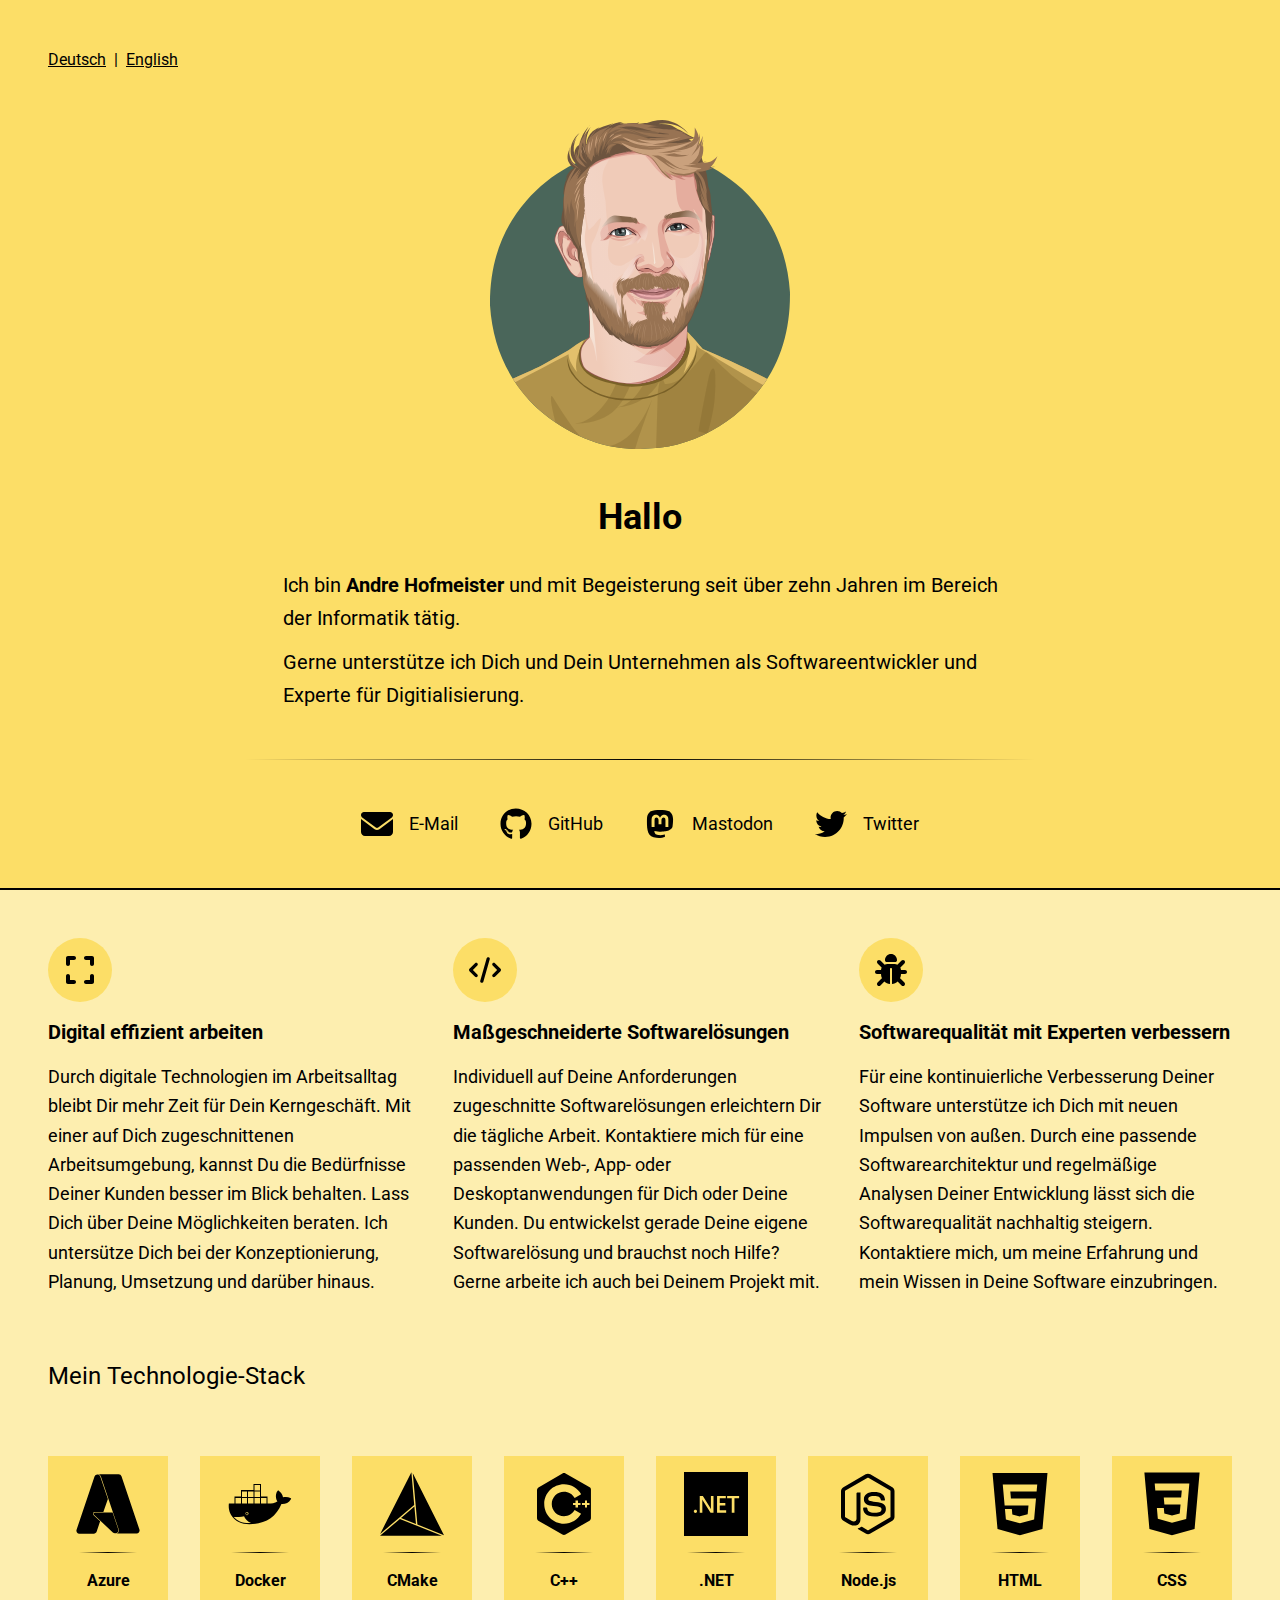
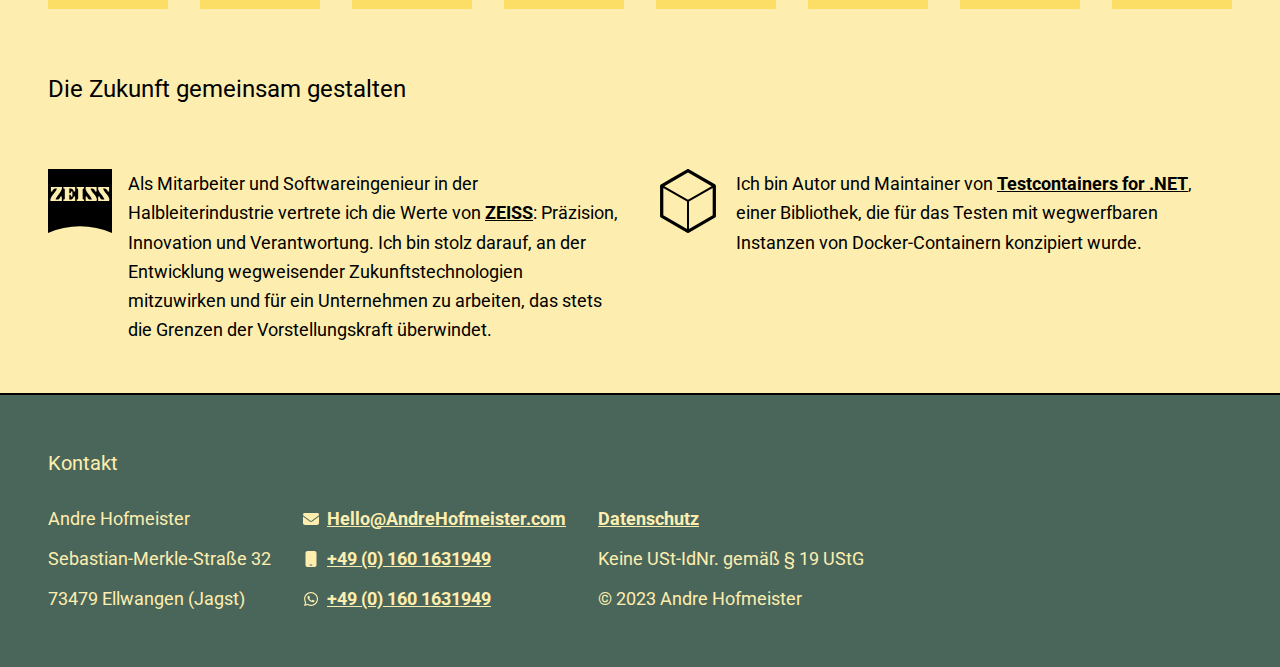
==== commit f8b136b5: "feat: Add section 'Shaping the Future Together'" ====
--- a/de/index.html
+++ b/de/index.html
@@ -1 +1 @@
-<!doctype html><html lang=de><head><meta name=generator content="Hugo 0.111.3"><meta charset=utf-8><meta name=viewport content="width=device-width,initial-scale=1"><meta name=description content="As an experienced computer scientist with over a decade of experience, I am eager to share my passion and expertise."><link rel=me href=https://mastodon.social/@hovfefe><link rel=alternate hreflang=en href=https://www.andrehofmeister.com/en/><link rel=alternate hreflang=de href=https://www.andrehofmeister.com/de/><link rel=alternate hreflang=x-default href=https://www.andrehofmeister.com/><link rel=preconnect href=https://fonts.googleapis.com><link rel=preconnect href=https://fonts.gstatic.com crossorigin><link href="https://fonts.googleapis.com/css2?family=Roboto:wght@400;500;700&display=swap" rel=stylesheet><link rel=icon type=image/png sizes=32x32 href=/favicon-32x32.png><link rel=icon type=image/png sizes=16x16 href=/favicon-16x16.png><link href=/css/main.min.48e7e08515eb0fad91c425a6577d749b32eadca21000341a6a1f54573e03cb09.css rel=stylesheet><script src=/js/main.min.e3b0c44298fc1c149afbf4c8996fb92427ae41e4649b934ca495991b7852b855.js defer></script><title>Andre Hofmeister | macht Entwickler glücklich</title></head><body class=bg-[#4A665B]><div class="flex h-screen flex-col [&>div>div]:max-w-screen-2xl"><div class="bg-[#FCDE67] p-4 py-8 md:p-8 lg:p-12"><div class="m-auto flex flex-col items-center"><ul class="hidden gap-2 self-start sm:flex"><li><a class="underline hover:no-underline" href=/de/>Deutsch</a></li><li>|</li><li><a class="underline hover:no-underline" href=/en/>English</a></li></ul><div class="my-8 lg:my-12"><svg xmlns="http://www.w3.org/2000/svg" viewBox="0 0 1e3 1097" width="100%" height="100%"><g><g id="layer1"><g><path d="M499.417 96.001l-63.047 3.987C308.939 118.5 203.951 174.895 121.407 269.173c-82.598 93.659-123.05 210.145-121.356 349.459 9.034 138.205 62.098 252.953 159.194 344.245 105.036 91.136 218.816 135.788 341.339 133.955l63.046-3.987c41.509-5.366 81.251-15.545 119.224-30.536 76.673-30.586 141.92-76.803 195.739-138.649 82.598-93.659 123.05-210.145 121.356-349.459-9.034-138.205-62.098-252.953-159.194-344.245C735.718 138.819 621.939 94.168 499.417 96.001z" style="fill:#4a665a;fill-rule:nonzero"/></g><g><path d="M75.84 862.163c22.749 36.261 50.558 69.83 83.405 100.714 105.036 91.136 218.816 135.788 341.339 133.955l63.046-3.987c41.509-5.366 81.251-15.545 119.224-30.536 76.673-30.586 141.92-76.803 195.739-138.649 16.966-19.238 32.153-39.438 45.53-60.614-36.54-20.069-108.111-53.212-214.693-99.456-23.369-27.701-39.629-45.805-48.782-54.313-9.824-9.709-19.207-14.569-28.149-14.582l-.728.011c-100.915 26.909-158.523 40.087-172.824 39.532-33.377 3.488-61.475-.306-84.295-11.382-18.608-.457-34.721 1.457-48.337 5.744-6.617 1.95-15.688 6.294-27.213 13.032-7.066 4.198-19.513 12.872-37.341 26.021l-86.699 49.237c-14.478 7.909-47.549 23.003-99.222 45.273z" style="fill:#b1934b"/></g><g><path d="M910.273 883.674l3.951-5.589c2.129-3.172 4.257-6.344 6.385-9.516l3.474-5.46c-83.086-41.709-154.639-74.88-214.653-99.519-33.326-38.924-51.114-58.382-53.364-58.374l1.133 7.442c1.878 4.156 3.532 17.903 4.963 41.242.108 9.485-.448 19.184-1.667 29.096-2.438 19.823-7.529 40.501-15.275 62.032 19.262-27.393 31.009-46.671 35.24-57.833 7.123-21.14 9.705-34.477 7.741-40.011l-1.155-1.938c.485.476.871 1.122 1.155 1.938 3.826 6.732 7.938 11.479 12.283 14.27 73.665 44.844 143.592 85.585 209.789 122.22z" style="fill:#e3c06c"/></g><g><path d="M75.84 862.163l5.278 8.256 2.804 4.159c55.082-29.519 114.425-60.707 178.021-93.567-.483 5.105 1.296 12.739 5.336 22.903 6.041 12.725 13.579 24.642 22.614 35.749-3.72-11.309-4.04-24.992-.96-41.048 3.506-18.327 11.485-39.816 23.939-64.469l-1.146.578c-8.588 3.551-25.243 14.528-49.965 32.929l-86.699 49.237c-14.478 7.909-47.549 23.003-99.222 45.273z" style="fill:#e3c06c"/></g><g><path d="M592.294 734.77c33.353-23.477 55.374-25.76 66.061-6.849 13.85 26.604 9.119 54.734-14.191 84.389-40.047 49.747-97.246 75.325-171.597 76.734-26.8-.445-61.464-7.214-103.993-20.309-26.25-9.49-44.785-21.035-55.603-34.637-15.589-17.948-20.59-40.016-15.003-66.205 7.784-23.342 21.752-36.705 41.904-40.089l252.422 6.966z" style="fill:#796128;fill-rule:nonzero"/></g><g><path d="M688.834 762.194l-.791 3.696c-7.045 42.446-32.666 82.154-76.864 119.124-11.128 9.099-28.503 18.185-52.125 27.257-15.871 4.986-30.131 8.837-42.78 11.554-14.806 2.428-29.06 4.147-42.762 5.157-56.984 2.907-105.017-8.824-144.099-35.195-22.291-12.91-40.458-30.463-54.501-52.659-8.261-11.885-13.815-28.77-16.661-50.655-1.359 19.593 2.877 37.564 12.708 53.915 16.317 23.003 36.534 41.921 60.65 56.754 25.646 14.261 46.655 22.959 63.025 26.095 20.02 3.977 33.742 6.187 41.165 6.629 15.971.707 29.729.616 41.274-.272 31.517-2.968 55.483-7.292 71.896-12.97 24.091-8.797 37.694-14.238 40.812-16.322 11.482-6.475 21.495-13.032 30.04-19.673 19.522-16.852 37.972-39.126 55.352-66.821 9.797-18.372 14.35-36.91 13.661-55.614z" style="fill:#796128;fill-rule:nonzero"/></g><g><path d="M423.621 958.189l-.418.044c-5.375.566-11.05.996-17.026 1.288.467.008.979.012 1.537.013l1.859-.017 1.789-.05c.594-.027 1.188-.055 1.781-.083l1.773-.117 1.765-.15 1.756-.183 1.748-.217 1.74-.25 1.696-.278z" style="fill:#796128;fill-opacity:.3;fill-rule:nonzero"/></g><g><path d="M553.69 1093.47l9.94-.629c41.509-5.366 81.251-15.545 119.224-30.536 76.673-30.586 141.92-76.803 195.739-138.649 3.957-4.487 7.816-9.025 11.56-13.647-19.888-10.582-46.324-29.013-79.326-55.254-6.476-4.701-35.76-31.629-87.852-80.785l-.928.074c-1.868-.024-4.9 1.95-9.095 5.923-30.605 38.971-54.731 65.254-72.377 78.847-13.63 11.016-30.741 18.044-51.332 21.084l-6.453.254-9.984-25.626 2.813-7.1-3.672 4.893-24.206-62.131c-30.009 102.233-71.369 158.23-124.081 167.991 66.584-6.476 114.031-36.175 142.343-89.099-3.727 17.557-6.044 32.31-6.953 44.261-2.369 85.967-4.152 146.011-5.36 180.129z" style="fill:#796128;fill-opacity:.3"/></g><g><path d="M423.655 958.184l-.029.004v.001l.016-.002.013-.002v-.001z" style="fill:#796128;fill-opacity:.3;fill-rule:nonzero"/></g><g><path d="M458.152 779.506c-29.983 87.933-54.756 142.925-74.318 164.976-14.94 20.002-30.503 35.5-46.688 46.494-7.988 5.575-16.318 10.18-24.989 13.816-7.65 3.256-16.263 5.308-25.84 6.157-.896.425-.897.744-.002.955 60.292-2.168 104.724-18.475 133.295-48.921 24.742-21.363 52.781-78.906 84.117-172.628l-45.575-10.849z" style="fill:#796128;fill-opacity:.3;fill-rule:nonzero"/></g><g><path d="M218.609 1008.76c27.508 18.807 55.605 34.581 84.275 47.339-8.509-8.007-18.506-19.636-29.99-34.884-22.876-32.508-43.987-64.797-63.333-96.868-2.018-2.305-3.679-3.611-4.983-3.917l-.058.002-.445.053-.738 4.961-.101 6.346c.145 4.692.715 10.307 1.708 16.845 4.144 22.68 8.679 42.728 13.665 60.123z" style="fill:#796128;fill-opacity:.3"/></g><g><path d="M397.375 1086.93c28.242 5.966 56.987 9.239 86.236 9.824l12.718-40.921 43.95-124.368-3.296 7.701c-8.847 20.282-18.135 38.51-27.866 54.685l-16.855 25.363c-9.035 11.786-15.607 19.654-19.718 23.604-5.396 5.652-10.904 10.791-16.523 15.415l-19.387 13.657-20.23 9.755-19.029 5.285z" style="fill:#796128;fill-opacity:.3"/></g><g><path d="M721.091 1045.24l3.687-1.788 1.358-.709c13.255-47.823 20.99-86.973 23.228-117.448 1.995-24.339 2.492-49.243 1.488-74.711-.432-14.206-2.792-21.528-7.078-21.965-5.298-.288-10.552 10.936-15.763 33.673-15.936 78.676-26.956 137.213-33.063 175.613l26.143 7.335z" style="fill:#796128;fill-opacity:.3"/></g></g><g id="layer2"><g><path d="M500.844 64.997c-31.376.0-69.77 1.228-115.183 3.683-.612.033-1.187.303-1.604.752L279.128 182.453c-.341.367-.556.833-.615 1.33L258.97 349.24l-3.101.224v.001c-16.115 1.112-25.69 5.279-28.727 12.499v.001c-11.545 23.335-14.889 39.379-10.03 48.132l-.001.001 39.516 78.295.008.016c5.011 9.746 10.062 17.495 15.153 23.247v.001c.017.019.034.038.052.057 8.568 9.06 17.123 13.589 25.666 13.589 5.117.0 10.151-1.622 15.102-4.866h.001l14.487 79.189h-.001c4.231 56.925 5.316 98.269 3.256 124.032h-.001c-13.977 12.738-22.957 25.345-26.939 37.819-.019.06-.035.121-.05.182-3.974 17.036-2.598 34.882 4.13 53.538h-.001c3.809 16.145 26.2 31.773 67.172 46.885v.001c33.724 12.546 70.58 18.819 110.568 18.819 2.302.0 4.613-.02 6.933-.062.08-.001.16-.007.239-.016 42.4-5.07 76.135-17.501 101.202-37.293h-.004c29.99-20.443 49.093-46.225 57.309-77.345h-.004c4.199-9.029 6.956-40.258 8.272-93.689l-.004.001c21.092-36.585 35.439-67.751 43.04-93.498l-.001.001c8.153-25.628 15.09-58.082 20.811-97.362h-.005c5.468-9.954 9.171-19.18 11.11-27.678l.013-.057 14.088-69.652c.028-.14.044-.282.046-.425l1.137-61.083c.001-.063.0-.125-.004-.187-.235-3.902-2.63-5.853-7.185-5.853-1.348.0-2.915.198-4.7.593l-21.105-74.799-13.619-85.342c-.065-.405-.234-.787-.49-1.107-37.438-46.685-72.17-73.856-104.195-81.512h-.003c-14.594-6.36-47.017-9.54-97.267-9.54z" style="fill:#985753;fill-rule:nonzero"/></g><g><path d="M261.088 351.456l-5.053.366c-15.198 1.049-24.111 4.755-26.74 11.12-11.223 22.667-14.589 38.015-10.098 46.043l39.54 78.343c4.92 9.57 9.86 17.158 14.82 22.762 13.917 14.716 27.484 16.792 40.701 6.228l15.184 82.999c4.3 57.806 5.362 99.627 3.189 125.464-14.061 12.668-23.05 25.14-26.968 37.415-3.878 16.62-2.512 34.061 4.097 52.324 3.515 15.366 25.422 30.481 65.72 45.345 35.386 13.166 74.267 19.37 116.641 18.612 42.009-5.023 75.377-17.313 100.105-36.87 29.603-20.167 48.423-45.585 56.459-76.255 4.118-8.488 6.833-39.662 8.144-93.522 21.174-36.667 35.551-67.849 43.131-93.546 8.144-25.6 15.073-58.073 20.788-97.422 5.471-9.899 9.163-19.042 11.076-27.427l14.088-69.652 1.137-61.083c-.226-3.746-3.951-4.595-11.176-2.546l-21.768-77.147-13.64-85.479c-37.184-46.369-71.555-73.283-103.113-80.743-23.061-10.209-93.582-12.124-211.563-5.745L280.86 184.061l-19.772 167.395" style="fill:#f0cbb8;fill-rule:nonzero"/></g><g><path d="M597.209 76.724 447.077 97.573l54.546 3.151 81.518 5.687c11.192 2.592 17.835 6.222 19.93 10.888 3.267 2.017 6.653 13.04 10.159 33.07.019-.108.042-.163.068-.163.626.0 3.256 31 7.892 92.998 2.031 17.546 3.425 27.164 4.182 28.852 2.911 13.522 8.079 23.341 15.504 29.458-33.498 13.201-53.075 21.708-58.731 25.522-10.523 5.818-17.312 12.745-20.366 20.781-2.962 8.443-3.554 19.255-1.777 32.438l9.765 67.922 2.29 7.998 8.611 17.472c.608 1.52-.428 4.402-3.108 8.645-6.036 7.07-11.954 10.606-17.753 10.606-.02.0-.041-.001-.061-.001-.251.119-.564.178-.939.178-3.042.0-10.161-3.891-21.358-11.674l-6.735-1.712c-.37-.049-.78-.074-1.232-.074-4.808.0-14.235 2.813-28.282 8.438-1.726.446-3.397.669-5.013.669-1.238.0-2.444-.13-3.617-.392-7.736-2.956.021-8.923 23.271-17.9-4.251-7.286-7.955-10.929-11.111-10.929-.589.0-1.159.127-1.71.381-18.226 11.787-22.106 25.457-11.64 41.008 19.465 30.181 38.327 45.271 56.588 45.271 15.8.0 31.149-11.298 46.047-33.894 10.822-15.528 16.444-28.558 16.866-39.089l-22.758-63.642c-3.797-12.28-5.93-20.8-6.4-25.561-1.752-16.641 1.894-26.503 10.94-29.585 11.04-3.565 22.465-5.347 34.274-5.347 14.708.0 30.013 2.765 45.914 8.294 18.512 5.921 29.409 20.002 32.692 42.243 2.023 24.859-6.061 66.49-24.25 124.896-24.465 84.157-42.562 134.608-54.293 151.353-8.168 16.542-33.968 43.164-77.401 79.866-38.356 33.542-62.222 50.313-71.598 50.313-.359.0-.697-.024-1.013-.074l-.003.001c42.932 10.16 87.598 17.122 133.997 20.885 18.952-17.38 31.519-37.869 37.703-61.468 4.119-8.488 6.833-39.662 8.144-93.522 21.174-36.667 35.551-67.849 43.131-93.546 8.144-25.6 15.073-58.073 20.788-97.422 5.471-9.899 9.163-19.042 11.076-27.427l14.088-69.652 1.137-61.083c-.146-2.422-1.755-3.633-4.826-3.633-1.679.0-3.796.362-6.35 1.087l-21.768-77.147-13.64-85.479c-37.184-46.369-71.555-73.283-103.113-80.743-.047-.02-.093-.041-.14-.061h-.003z" style="fill:#e5ad9e;fill-rule:nonzero"/></g><g><path d="M426.786 334.477l-5.55.182c-18.454 1.384-33.018 8.494-43.692 21.33-3.674 4.302-6.79 9.998-9.348 17.086-1.157 3.884-.18 11.409 2.93 22.576-.086 1.412-1.33 3.799-3.732 7.161 4.011 1.476 10.574.747 19.689-2.185 1.86-.618 4.959-2.106 9.299-4.463 3.602-1.979 7.584-4.597 11.945-7.856.943-.579 1.887-.955 2.832-1.126 1.131-.186 2.177-.17 3.138.048 6.324 2.103 10.926 3.271 13.806 3.505 10.53.201 17.099.164 19.708-.11 3.296-.207 6.909-.552 10.837-1.035l6.13-.829c.069-.123-.075-.206-.432-.247l-29.088 2.124c-2.502.002-7.934-1.187-16.296-3.568 6.099 1.528 13.017 2.224 20.755 2.09 5.603-.357 14.709-2.138 27.318-5.345 3.125-.42 5.603-.532 7.435-.337 2.74.123 5.145.696 7.216 1.721l2.856 1.876c1.736 1.476 3.137 3.403 4.205 5.781 2.134 4.757 2.929 11.318 2.386 19.684 7.395-6.156 11.421-12.355 12.079-18.597-.086.5 3.324 2.466 10.228 5.898.62.441 1.672 1.961 3.154 4.559 11.341-23.69 12.741-40.745 4.2-51.164-3.698-3.847-7.303-6.398-10.812-7.652l-4.329-1.432c-9.934-1.989-16.455-3.454-19.563-4.396-2.959-.826-6.728-2.311-11.308-4.454l-32.136.483c-6.697-.964-11.984-1.399-15.86-1.308z" style="fill:url(#_Linear1);fill-rule:nonzero"/></g><g><path d="M478.153 389.483c-2.982.509-5.102.926-6.359 1.253-11.489 3.154-18.368 4.883-20.638 5.189-4.842.955-9.519 1.384-14.03 1.287-14.83-.421-28.976-3.276-42.438-8.566 8.536 7.967 19.767 12.8 33.693 14.501 7.104.653 13.482.427 19.134-.679 5.035-.843 11.923-3.049 20.663-6.617l9.975-6.368z" style="fill:#e5ad9e;fill-rule:nonzero"/></g><g><path d="M494.522 375.054c-8.179 12.211-18.298 23.346-30.354 33.406-7.682 6.327-19.116 12.11-34.299 17.35 27.21-6.691 43.216-11.522 48.018-14.494 8.1-3.796 16.832-11.154 26.198-22.072l-9.563-14.19z" style="fill:url(#_Linear2);fill-rule:nonzero"/></g><g><path d="M661.63 353.153c-7.446 7.258-17.314 12.534-29.605 15.826-4.693 1.042-9.475 1.401-14.348 1.076-2.466-.017-8.663-1.134-18.592-3.35-1.844-.299-3.59-.418-5.238-.36-2.434.111-4.61.665-6.527 1.661-2.249 1.168-3.019 2.092-2.311 2.771.453.36 1.369.62 2.748.778 12.471 1.811 21.034 2.868 25.688 3.169 8.835.708 15.778.735 20.829.082 9.643-1.29 17.194-2.971 22.653-5.044 4.064-1.367 8.379-4.271 12.945-8.712l-8.242-7.897z" style="fill:#e5ad9e;fill-rule:nonzero"/></g><g><path d="M638.698 351.721c6.981-4.038 15.803-4.011 26.465.08 4.194 1.284 11.202 5.33 21.025 12.136 1.794 1.186 3.241 2.204 4.343 3.055 7.355 6.271 11.053 9.214 11.093 8.831-.222-.184-.98-.424-2.274-.717-4.24-.758-8.94-1.745-14.099-2.962 5.753 3.188 11.299 5.685 16.639 7.493-6.628.113-11.659-.351-15.095-1.393-2.311-.604-5.144-1.621-8.499-3.052-20.664-9.391-31.417-14.121-32.26-14.188l-7.338-9.283z" style="fill:#e5ad9e;fill-rule:nonzero"/></g><g><path d="M671.886 367.099c-9.47 5.977-20.417 9.901-32.843 11.772-3.218.445-6.492.637-9.821.578-1.665-.03-3.331-.108-4.997-.237-8.867-.866-14.11-1.292-15.727-1.278-2.424-.163-7.849-.015-16.274.446-.961.007-1.454-.055-1.481-.187.98-.665 4.002-.477 9.067.564 1.925.288 8.753 2.267 20.484 5.936 2.485.692 5.08 1.293 7.786 1.802 5.626.977 10.694 1.358 15.207 1.143 11.321-.416 23.338-4.576 36.052-12.48l-7.453-8.059z" style="fill:url(#_Linear3);fill-rule:nonzero"/></g><g><path d="M514.158 465.57c1.353-9.932-1.833-16.273-9.558-19.022-6.846-.884-14.342 2.857-22.488 11.223-2.172 2.34-4.636 5.529-7.392 9.569l-17.563 27.429c-19.318 27.202-28.587 40.755-27.806 40.659-4.329 6.639-6.808 16.766-7.438 30.383 5.654-11.172 10.863-19.079 15.626-23.721.304-1.258 9.511-8.425 27.623-21.499 5.056-4.44 9.075-8.507 12.057-12.202 3.009-3.778 5.179-7.664 6.509-11.658 1.016-2.443 2.63-9.464 4.841-21.063.558-2.21 1.344-4.2 2.357-5.97 3.495-5.095 8.773-8.884 15.831-11.369l7.401 7.241z" style="fill:url(#_Linear4);fill-rule:nonzero"/></g><g><path d="M340.031 617.122l-.24.014c-3.184 8.915-5.407 24.218-6.668 45.909.943 26.046.779 46.625-.492 61.736-.238.214-.474.428-.708.641.048 6.229.132 12.705.253 19.429.949 42.151 1.837 74.283 2.662 96.396 10.386 6.249 23.933 12.455 40.642 18.618 32.389 12.051 67.704 18.269 105.947 18.655 1.265.012 2.533.019 3.803.019 1.003.0 2.007-.004 3.013-.012 1.29-.01 2.583-.027 3.878-.05 42.009-5.023 75.377-17.313 100.105-36.87 15.292-10.417 27.706-22.236 37.243-35.456l-50.108-43.257c-21.681 13.269-39.546 19.903-53.595 19.903-5.52.0-10.451-1.024-14.793-3.072-80.6-50.374-137.58-104.575-170.942-162.603z" style="fill:url(#_Linear5);fill-rule:nonzero"/></g><g><path d="M246.666 363.844l-2.254.076c-6.215.838-10.198 2.437-11.95 4.797l-1.16 1.294-2.402 4.963-1.634 5.593c-2.5 11.817-.391 27.413 6.326 46.79 3.876 10.752 6.649 17.699 8.317 20.84 3.893 8.248 9.469 18.546 16.73 30.894 4.072 5.492 7.62 8.238 10.642 8.238.897.0 1.748-.242 2.553-.727.671-.855-.977-4.181-4.944-9.978-11.543-13.745-18.378-22.483-20.508-26.213-4.026-6.99-6.313-13.602-6.858-19.837-.127-7.669.292-16.517 1.258-26.545.602-5.057 1.553-8.651 2.853-10.781.405-.411.986-.617 1.742-.617 2.164.351 3.667.802 4.51 1.354 3.774 1.806 9.085 5.417 15.932 10.834.422.47.482 1.244.179 2.321-6.962 12.16-10.687 19.899-11.175 23.217-1.384 3.596-1.414 8.168-.09 13.719 1.15 3.221 2.67 6.177 4.558 8.868l3.11 3.837c2.257 2.426 4.884 4.586 7.88 6.481 5.992 3.791 13.461 6.521 22.407 8.19.535-.023.458-.56-.232-1.609-3.079-3.237-5.783-6.735-8.113-10.493-1.401-2.357-2.45-5.057-3.146-8.1-.508-2.809-.377-5.577.392-8.306 1.674-4.769 2.959-7.154 3.854-7.154.176.0.337.092.482.277 3.511 19.132 7.944 37.016 13.299 53.653.798 3.242 1.327 6.574 1.589 9.997.062 2.765-.334 4.835-1.189 6.21-5.052 6.803-7.791 10.876-8.216 12.219-.506 1.121-.815 2.343-.927 3.665 2.352.753 4.694 1.129 7.025 1.129 5.645.0 11.229-2.207 16.752-6.622l2.36 12.899c.669-5.707.621-13.367-.142-22.978-1.24-16.855-5.627-38.02-13.16-63.495l-24.538-61.769c-.926-1.989-1.998-3.794-3.217-5.416-6.215-7.727-15.846-11.632-28.895-11.715z" style="fill:#e5ad9e;fill-rule:nonzero"/></g><g><path d="M590.163 461.734c-2.206-7.933-2.25-14.601-.132-20.002 2.048-4.821 5.238-5.39 9.571-1.707 6.72 6.685 19.049 22.641 36.985 47.869 3.476 4.448 9.695 15.212 18.659 32.295.537.676.371-1.026-.5-5.104 3.655 10.881 5.497 18.623 5.527 23.226.327 4.599-.721 12.642-3.144 24.13-1.243-12.244-4.132-22.419-8.667-30.526-7.872-15.763-22.623-37.777-44.256-66.044l-14.043-4.137z" style="fill:url(#_Linear6);fill-rule:nonzero"/></g><g><path d="M606.334 596.247c-20.164 6.802-43.985 10.091-71.462 9.866-17.362.177-34.929-3.59-52.702-11.302 6.218 11.187 13.826 19.91 22.824 26.17 7.003 5.173 15.608 8.251 25.815 9.235-12.072 5.959-26.117 9.846-42.134 11.661 17.453 6.203 30.081 10.134 37.882 11.794 9.681 2.382 19.248 2.763 28.704 1.143 14.117-2.195 26.344-5.802 36.68-10.822 3.177-1.665 3.925-2.782 2.245-3.35.276-.413-5.111-.617-16.16-.614-2.164-.251-3.315-.823-3.454-1.715-.101-.711.544-1.962 1.936-3.751 4.308-5.502 8.373-10.507 12.196-15.015l17.63-23.3z" style="fill:#e5ad9e;fill-rule:nonzero"/></g><g><path d="M577.467 572.394c27.643-8.743 42.485-14.141 44.527-16.193 3.641-2.039 6.277-4.154 7.909-6.344 1-.964 2.13-3.871 3.39-8.721 7.188 8.041 8.684 15.766 4.49 23.175-2.565 5.342-8.923 14.765-19.074 28.268 7.555-12.663 9.133-19.492 4.735-20.488-.964-.238-2.339-.171-4.126.201-10.483 2.411-18.167 3.973-23.052 4.686-3.352.567-10.846 1.603-22.482 3.109l3.683-7.693z" style="fill:#e5ad9e;fill-rule:nonzero"/></g><g><path d="M512.949 572.993c-7.058.363-15.086-.546-24.084-2.727-5.977-1.082-17.238-5.587-33.782-13.517-2.458-.91-4.09-.706-4.895.613-3.236 16.637 8.645 35.591 35.644 56.862 2.534 2.087 2.737.29.609-5.389-.73-2.481-4.053-8.903-9.968-19.264 8.617 3.878 17.42 6.177 26.41 6.898 1.313-.143 1.895-.598 1.748-1.363l-5.058-7.307c-.619-.91-.192-1.665 1.279-2.264 5.341-1.795 14.989-1.877 28.943-.245l-16.846-12.297z" style="fill:#e5ad9e;fill-rule:nonzero"/></g><g><path d="M441.535 79.723c-26.082 6.905-55.602 22.285-88.561 46.142-16.457 12.074-30.658 31.548-42.602 58.423 15.303-14.835 30.805-27.367 46.507-37.594 12.208-7.24 27.401-13.236 45.58-17.987 36.673-8.607 62.02-12.959 76.04-13.054 9.123-.478 18.03-.397 26.722.243 32.192 4.282 48.629 6.059 49.312 5.328L441.535 79.723z" style="fill:#e5ad9e;fill-rule:nonzero"/></g><g><path d="M522.235 48.548c-7.322 2.595-14.207 9.393-20.656 20.392-4.791 9.349-6.048 17.913-3.774 25.692 1.171 4.052 3.312 7.927 6.424 11.625 10.642 10.218 27.416 29.323 50.321 57.314 7.611 8.096 18.845 18.732 33.702 31.906.877.492-5.938-7.076-20.445-22.702 9.058 13.883 22.902 22.83 41.534 26.84 19.594 2.255 34.073-1.871 43.437-12.377L522.235 48.548z" style="fill:#e5ad9e;fill-rule:nonzero"/></g><g><path d="M699.659 344.591c-.777 5.099-1.361 9.436-1.39 13.019-.145 17.863-.378 29.883-.883 36.072-.615 7.556-1.657 14.219-2.827 20.077-2.406 12.051-8.084 22.936-17.941 32.111-22.735 21.164-49.552 19.821-80.029-3.574 8.54 21.446 13.376 32.399 14.508 32.862 1.938 3.115 4.153 6.463 7.25 9.459 13.926 13.468 23.14 22.624 27.039 28.091 5.549 7.778 9.068 15.821 10.489 24.129 1.036 6.065.561 12.781-1.835 19.974-13.514 40.569-22.301 65.388-25.866 74.623.507-.189 1.218-1.359 2.222-3.469 6.8-14.289 10.301-21.815 10.515-22.597 5.87-21.456 10.733-34.336 13.706-39.177 3.428-5.584 6.057-9.873 8.695-12.398 13.582-6.407 21.678-13.766 26.082-21.094 5.61-9.334 25.909-105.797 30.673-126.913l-20.408-61.195z" style="fill:url(#_Linear7);fill-rule:nonzero"/></g><g><path d="M328.927 367.573c-17.388-81.319-18.664-145.541-3.826-192.667 5.843-22.081 15.116-37.559 27.817-46.434 22.802-13.873 37.385-15.496 43.747-4.867 1.019 2.658.736 5.81-.847 9.458-10.26 17.487-16.061 29.53-17.401 36.13-2.596 8.233-3.928 17.911-3.996 29.034-1.219 4.659 2.347 28.706 10.698 72.141 1.316 38.072 5.667 77.905 13.052 119.499.27 3.015.232 6.092-.112 9.231-3.502 19.009-5.119 31.772-4.85 38.291-.006 12.192 1.184 21.466 3.571 27.823 6.23 15.141 18.175 21.888 35.836 20.24 5.378 2.245 24.857-8.864 58.435-33.327 5.381-2.794 12.757-3.278 22.126-1.45-5.553 2.113-11.803 7.617-18.75 16.512-28.138 49.978-45.965 76.854-53.481 80.629-2.742 2.922-3.881 12.479-3.416 28.672-2.706-12.309-3.872-23.642-3.499-34-.268-3.36 3.292-12.651 10.682-27.875.462-1.086.408-1.921-.162-2.505-25.284 20.076-36.995 32.435-35.135 37.075-1.978 5.576.97 20.016 8.845 43.321.62 4.344 15.087 37.065 43.402 98.161 1.819 4.261 2.249 6.591 1.29 6.991-32.002-9.715-56.408-20.027-73.218-30.938-11.607-6.662-19.377-16.476-23.31-29.441-1.557-4.57-3.089-10.833-4.595-18.789-13.383-69.34-19.748-103.983-19.094-103.928-2.659-15.051-4.278-43.198-4.859-84.441.118-8.065.735-13.544 1.849-16.437 15.624-30.046 25.715-58.247 30.274-84.603-.997-4.62-8.917 2.783-23.759 22.209l-17.314 16.285z" style="fill:url(#_Linear8);fill-rule:nonzero"/></g><g><path d="M729.811 314.863c-4.809-21.163-11.377-39.874-19.703-56.134-1.045-.011-1.559 2.588-1.542 7.797l-.364 69.501c-.037 3.83-.2 5.889-.49 6.176l-25.107-39.314c-3.296-4.948-4.708-6.217-4.235-3.808l25.532 66.297c3.527 10.767 5.987 23.464 7.38 38.09 1.439 12.314 1.603 28.82.495 49.518-1.129 22.769-2.025 38.719-2.69 47.849-.224 5.021-1.804 22.753-4.739 53.196-.329 4.094-.369 6.501-.119 7.22.385.177.884-.97 1.497-3.44 1.792-12.28 3.021-19.81 3.689-22.589l17.766-82.596c2.107-12.676 3.348-32.539 3.721-59.589l-1.091-78.174z" style="fill:#f0cbb8;fill-rule:nonzero"/></g><g><path d="M691.531 563.633c2.843-9.17 5.348-22.476 7.515-39.918 1.931-18.052 3.147-35.777 3.649-53.173.095 1.245 1.145 7.468 3.152 18.67.554 3.486.946 6.204 1.173 8.153.928 7.74 1.447 14.939 1.557 21.6.239 11.554-1.214 25.512-4.357 41.875l-12.689 2.793z" style="fill:#f0cbb8;fill-rule:nonzero"/></g><g><path d="M279.255 410.812c-26.009-37.196-42.822-48.506-50.438-33.929-2.609 8.905-.889 23.024 5.159 42.357 5.899 21.026 14.107 39.662 24.621 55.909 1.785 2.529 3.876 4.525 6.273 5.988 3.562 1.924 5.201 2.145 4.915.664-.098-.914-1.105-2.716-3.019-5.404-9.63-12.109-15.027-19.291-16.19-21.545-3.17-5.066-5.478-10.386-6.922-15.96-4.414-18.191-3.844-35.871 1.71-53.037.636-1.753 4.501-.256 11.595 4.491.445.519.705 1.076.779 1.672-.503 5.822-.34 8.667.488 8.533l6.848-1.451c1.39.288 3.175 1.546 5.353 3.773l-4.09 7.598c-.69 1.391-1.46 3.28-2.308 5.665-3.843 10.048-5.684 16.604-5.524 19.667.172 9.866 3.238 17.669 9.2 23.411 2.486 3.221 11.254 7.036 26.304 11.445.148-.247.023-.62-.378-1.121-3.352-3.241-6.01-6.261-7.975-9.058-1.603-2.204-2.82-4.466-3.649-6.784-1.453-2.975-1.351-8.334.308-16.076-.332-.061-.803 1.181-1.412 3.725-.454 1.842-1.005 5.75-1.652 11.725-.111.724-.331 1.086-.66 1.085-4.026-4.053-6.257-9.523-6.691-16.408.096-5.363 1.524-8.595 4.284-9.696 2.174-1.037 7.981-.262 17.421 2.323l-14.35-19.562z" style="fill:#c88276;fill-rule:nonzero"/></g><g><path d="M734.465 344.968c1.825-6.091 4.172-9.665 7.042-10.722 1.958.111 2.752 4.015 2.38 11.714-.134 2.576-.379 5.257-.736 8.045.063.021-.653 4.453-2.148 13.295-.261 1.734-.439 3.292-.533 4.673-.109 1.46-.139 2.943-.091 4.446.488 7.473.675 11.897.562 13.27-.029 2.999-.373 6.565-1.034 10.699-.896 6.773-4.208 17.412-9.935 31.914l4.493-87.334z" style="fill:#c88276;fill-rule:nonzero"/></g><g><path d="M577.983 724.144c-28.057 7.032-49.169 8.994-63.334 5.887-9.427-1.555-19.911-4.267-31.453-8.137-6.851-1.929-23.746-9.067-50.687-21.414-5.199-1.941-8.658-2.505-10.377-1.692-5.237 3.691.538 13.114 17.324 28.269 15.405 11.909 32.965 21.67 52.679 29.281 30.647 10.443 55.931 8.241 75.853-6.606-2.801.253-14.996 10.755-36.584 31.506l47.616-22.902c8.329-4.294 15.321-8.531 20.976-12.71 14.078-10.48 28.985-26.573 44.719-48.279l-66.732 26.797z" style="fill:#c88276;fill-rule:nonzero"/></g><g><path d="M651.872 752.489c-11.099 20.585-23.633 38.523-37.601 53.814-9.228 10.103-19.082 19.05-29.562 26.842l-16.19 10.822-26.7 13.786c-25.283 11.696-51.777 18.388-79.483 20.074 6.837.432 13.773.667 20.806.706.695.004 1.391.006 2.088.006.611.0 1.221-.002 1.833-.005 1.68-.008 3.366-.027 5.058-.057 42.009-5.023 75.377-17.313 100.105-36.87 29.603-20.167 48.422-45.585 56.459-76.255 1.179-2.429 2.242-6.717 3.191-12.863h-.004z" style="fill:#c88276;fill-rule:nonzero"/></g><g><path d="M592.268 604.878c-.334.091-.746.168-1.233.231-2.716.16-4.819.316-6.31.468-9.005 1.085-14.455 1.654-16.349 1.706-5.163.345-11.099.441-17.81.287-7.517-.193-14.665-.648-21.445-1.366-9.796-1.086-17.758-2.304-23.887-3.653-.298-.029-.544.024-.737.162.296 2.936 4.452 7.398 12.467 13.384 5.87 3.854 12.358 6.548 19.464 8.081 4.941.974 10.14.913 15.595-.184 4.965-.841 12.536-3.183 22.715-7.024l17.53-12.092z" style="fill:#c88276;fill-rule:nonzero"/></g><g><path d="M597.6 569.777c4.979.342 11.478-2.026 19.497-7.105 2.721-1.8 5.171-3.847 7.351-6.141 2.573-2.717 4.882-6.049 6.924-9.995.305-.411.675-.445 1.11-.102 2.167 1.824 2.95 4.303 2.35 7.436-.515 2.789-3.012 8.227-7.492 16.314-.148.072-.147-.162.003-.703.984-2.635 1.774-4.941 2.371-6.917.195-.584.13-.89-.195-.918l-4.285 3.749c-.992.72-2.24 1.409-3.745 2.066.55.09-5.784 2.049-19.001 5.879l-4.888-3.563z" style="fill:#c88276;fill-rule:nonzero"/></g><g><path d="M509.779 574.232c-18.554-2.424-30.576-4.623-36.066-6.598-8.21-2.454-13.833-6.487-16.871-12.097-.763-.424-2.082-.287-3.957.412-4.462 1.961-5.918 4.451-4.37 7.47 3.383 5.132 9.047 10.116 16.991 14.954 5.626 3.07 9.04 4.725 10.243 4.965.268.004.186-.235-.247-.717l-5.325-4.763c-.262-.26-.251-.433.032-.52 3.701.04 11.856.932 24.465 2.678l15.105-5.784z" style="fill:#c88276;fill-rule:nonzero"/></g><g><path d="M601.415 490.839c-5.159-1.109-9.851-.923-14.075.555-1.373.484-2.714 1.181-4.021 2.09-6.174 5.42-10.373 8.573-12.597 9.459-3.895 1.976-8.237 3.137-13.025 3.482-3.449.241-6.664-.208-9.645-1.348-1.19-.451-2.466-1.075-3.829-1.871-5.342-3.695-9.009-5.963-11-6.803-2.835-1.353-6.018-2.302-9.55-2.848-12.281-1.363-20.893-.206-25.836 3.47-2.136 1.486-1.171 3.493 2.895 6.022 4.19 2.608 8.701 4.157 13.532 4.646 1.461.183 3.365.184 5.712.002 8.62-1.471 13.251-2.027 13.893-1.667 1.166.064 2.578.282 4.234.654 7.849 2.095 11.977 3.128 12.384 3.098 2.807.521 5.201.728 7.182.621 1.794-.089 3.414-.419 4.859-.989l11.038-5.022c.44-.094-.03 1.109-1.408 3.609l-8.533 14.066c-.702 1.344-.519 2.183.551 2.516 2.554.783 7.482-1.912 14.784-8.084 5.395-4.421 13.488-12.799 24.28-25.136l-1.825-.522z" style="fill:#c88276;fill-rule:nonzero"/></g><g><path d="M514.065 501.357c-6.304 1.475-12.416.791-18.338-2.052-3.915-1.501-6.321-5.052-7.22-10.654-.739-5.914.879-12.911 4.853-20.991 3.163-5.505 7.905-9.698 14.226-12.578-5.44 1.019-10.963 3.579-16.569 7.679-3.704 2.84-6.615 6.873-8.734 12.098-2.153 5.377-3.569 8.756-4.249 10.137l6.427-7.747c.751-.864 1.185-1.213 1.303-1.048-2.568 10.125-1.062 17.577 4.516 22.356 1.61 1.64 3.699 2.734 6.266 3.282 3.514.678 9.048 1.238 16.601 1.682l.918-2.164z" style="fill:#c88276;fill-rule:nonzero"/></g><g><path d="M588.304 497.948c8.216-2.753 13.384-5.353 15.504-7.799 3.455-3.379 5.266-7.481 5.435-12.308.054-2.929-.549-5.506-1.811-7.733-.182-.791-2.567-3.282-7.155-7.472-.823-.885-1.73-2.013-2.722-3.384-1.439-1.723-4.24-6.546-8.402-14.468-.249-.354-.414-.147-.496.621.099 2.725.133 4.817.099 6.277-.066.374-.194.455-.383.244-.506-1.896-.511-5.654-.015-11.274.208-2.504.721-3.439 1.54-2.803 11.201 11.65 17.868 18.991 20.002 22.024 3.308 4.267 4.981 7.922 5.018 10.966.211 4.175-1.132 8.402-4.031 12.682-4.633 6.368-10.084 12.13-16.354 17.286l-6.229-2.859z" style="fill:#c88276;fill-rule:nonzero"/></g><g><path d="M468.102 334.51c2.657-1.915 6.24-2.618 10.748-2.107 4.9.745 9.266 2.502 13.1 5.271 2.337 1.671 4.349 3.654 6.035 5.949 1.42 1.993 1.613 3.144.58 3.453-.276.116-1.085-.035-2.427-.455-8.089-2.75-12.892-4.328-14.407-4.735-1.225-.37-2.938-.783-5.139-1.238l-8.49-6.138z" style="fill:#c88276;fill-rule:nonzero"/></g><g><path d="M501.478 392.538c.075-8.063-5.962-16.882-18.111-26.458-8.312-6.44-18.661-9.315-31.047-8.625-13.904 1.29-26.549 4.79-37.936 10.5-6.007 3.375-10.952 6.761-14.834 10.158-13.437 14.064-20.964 21.268-22.581 21.613 6.22-.039 10.936-.808 14.15-2.308 1.725-.326 5.156-3.311 10.29-8.956 1.093-.835 2.185-1.323 3.275-1.464 1.109-.152 2.348-.031 3.717.362 6.164 2.497 10.123 3.885 11.878 4.165 2.03.487 4.768.764 8.213.832 8.264-.074 20.089-1.628 35.476-4.659-7.103 1.101-16.309 1.651-27.617 1.649-7.416-.138-13.994-.974-19.732-2.506 7.241-.5 12.284-1.32 15.129-2.459 1.188.001 5.547-2.649 13.079-7.95 1.979-1.059 3.986-1.767 6.02-2.122 3.563-.587 7.421-.506 11.575.244l20.348 6.401c1.277.394 2.168.584 2.672.57.598-.032.623-.557.075-1.574l-5.249-8.219c3.362 1.318 7.712 3.654 13.049 7.007l8.161 13.799z" style="fill:#c88276;fill-rule:nonzero"/></g><g><path d="M588.481 365.758c2.999-7.243 8.469-12.772 16.411-16.588 9.526-3.803 20.249-5.394 32.168-4.774 11.749 1.32 20.897 4.231 27.442 8.735 4.259 2.817 8.126 6.947 11.6 12.391-6.484-6.895-16.183-12.242-29.099-16.042 3.995 1.163 7.968 3.103 11.919 5.821.285-.237 4.568 3.882 12.85 12.355 1.226 1.154 4.069 3.172 8.53 6.052-5.979-1.779-8.865-2.758-8.659-2.936-.239.203-2.962-2.075-8.171-6.835-.929-.68-1.871-1.03-2.827-1.051-.989-.027-2.143.207-3.462.7-7.414 3.388-12.895 5.611-16.441 6.668-3.555 1.081-7.467 1.898-11.736 2.453-4.456.545-8.602.656-12.438.331-1.559-.116-3.229-.313-5.011-.59-.364.003-3.54-.637-9.528-1.92-1.355-.245-1.781-.253-1.277-.026 8.237 1.459 15.965 1.719 23.184.781 12.639-2.045 20.993-4.508 25.062-7.389 2.173-1.408 1.233-2.7-2.819-3.877-8.987-2.504-17.212-4.09-24.675-4.756l-33.023 10.497z" style="fill:#c88276;fill-rule:nonzero"/></g><g><path d="M451.728 82.732c-65.457 20-108.027 47.201-127.709 81.604 34.228-21.509 64.993-35.876 92.296-43.1 55.784-11.299 99.164-16.365 130.14-15.197l-94.727-23.307z" style="fill:#c88276;fill-rule:nonzero"/></g><g><path d="M637.929 168.872c-12.617-16.119-33.06-31.05-61.329-44.793-22.464-11.613-46.878-17.863-73.241-18.75-6.995-.221-14.526-.321-22.593-.299 17.947.945 34.774 7.201 50.48 18.767 6.508 4.961 12.266 10.29 17.273 15.986 23.383 29.55 35.362 44.051 35.936 43.505 6.095 6.177 13.858 11.906 23.288 17.185.894.058 1.03-.317.406-1.127l-8.568-9.469c.073-.285.395-.292.967-.022l7.667 4.184c.552.151.697-.274.434-1.275l-8.429-10.95c19.411 9.891 36.404 15.998 50.979 18.323.898-.197.884-.547-.042-1.049l-16.213-8.764c-1.436-.777-1.916-1.283-1.44-1.517l9.852 3.117c-3.206-2.765-4.044-4.079-2.514-3.941 14.602 3.204 25.585 3.512 32.949.925 10.37-3.604 17.078-9.653 20.125-18.148l-55.987-1.888z" style="fill:#c88276;fill-rule:nonzero"/></g><g><path d="M725.439 232.522c-3.198-9.288-8.77-18.38-16.715-27.278-1.42-2.581-15.055-15.23-40.904-37.947 6.448 11.594 10.174 19.531 11.177 23.811.531 1.87.985 3.963 1.363 6.281 1.785 14.557 3.221 23.963 4.307 28.216 2.013 9.127 4.429 17.497 7.247 25.11 4.979 13.688 12.38 27.507 22.2 41.458l11.325-59.651z" style="fill:#c88276;fill-rule:nonzero"/></g><g><path d="M727.466 411.391c-5.27-14.736-8.351-18.431-9.24-11.085-.125 1.293-.165 3.26-.122 5.901.539 15.87.764 23.863.672 23.98.042 4.743-.036 9.643-.234 14.701-.209 7.73-1.608 22.752-4.2 45.067-.176 1.963-.19 3.235-.045 3.817 1.202 1.21 3.365-6.813 6.491-24.069 2.056-12.042 3.828-27.069 5.314-45.082l1.364-13.23z" style="fill:#f5e5d5;fill-rule:nonzero"/></g><g><path d="M549.149 470.994c-.044.107-.127.268-.251.484-.684 1.062-1.088 1.734-1.212 2.015-.259.501-.477 1.032-.655 1.593-.414 1.387-.531 2.632-.349 3.733.259 1.194.866 1.549 1.821 1.065.631-.41 1.189-1.588 1.672-3.535l-1.026-5.355z" style="fill:#f5e5d5;fill-rule:nonzero"/></g><g><path d="M547.235 470.425c-.86 1.04-1.285 2.264-1.276 3.672.01 1.271.524 2.422 1.542 3.453.973.793 1.964.774 2.974-.055.674-.583.975-1.71.9-3.381l-4.14-3.689z" style="fill:#f5e5d5;fill-rule:nonzero"/></g><g><path d="M547.666 478.057c-.215-.202-.929-8.504-2.143-24.906.033-.063-.549-5.029-1.745-14.897-.244-2.833-1.522-10.823-3.836-23.969-.284-1.847-.483-3.421-.598-4.723-.398-5.765.077-8.427 1.424-7.986 1.245 1.186 2.718 7.681 4.418 19.483.71 4.724 1.287 9.069 1.732 13.033l2.222 23.061c.132 1.446.738 5.786 1.816 13.018.531 3.451-.002 6.515-1.6 9.194l-1.69-1.308z" style="fill:url(#_Linear9);fill-rule:nonzero"/></g><g><path d="M299.85 446.519c-1.569-1.04-3.558-16.513-5.967-46.419-1.054-13.347-1.133-25.273-.236-35.779.835-10.417 3.381-23.955 7.639-40.614 7.598-27.882 11.695-39.923 12.291-36.122l2.149 29.678 4.555 32.677c.091 1.693-.013 3.895-.312 6.607-2.583 16.137-3.877 26.431-3.88 30.883-.377 8.324.05 16.84 1.281 25.549 1.486 10.823 3.722 23.32 6.708 37.491l26.545 121.872c-.6 5.933-3.94 2.752-10.018-9.543-7.421-16.611-12.349-30.974-14.783-43.089l-25.972-73.191z" style="fill:url(#_Linear10);fill-rule:nonzero"/></g><g><path d="M329.038 590.5l-.759.157c-.129.054-.257.121-.385.202l1.548 8.458c4.043 54.354 5.224 94.576 3.543 120.665 4.354 9.157 7.75 17.299 10.187 24.427 2.287 6.917 3.859 12.418 4.716 16.505l7.288 39.204c.749 3.043 1.347 4.766 1.794 5.17.178-.108.262-.568.251-1.381l-9.873-95.55-11.001-95.423c-1.123-8.391-2.253-14.368-3.391-17.931-.96-2.771-2.266-4.272-3.918-4.503z" style="fill:url(#_Linear11);fill-rule:nonzero"/></g><g><path d="M593.134 325.243c-4.805-1.064-10.162 2.01-16.069 9.222-.291.731.455 1.201 2.236 1.412.159.123.22.389.183.797-3.292 6.303-5.126 10.4-5.503 12.291-.962 3.479-1.302 6.991-1.022 10.535.835 9.073 3.226 16.785 7.175 23.136-2.813-13.461-2.257-23.214 1.666-29.257 4.53-7.484 15.411-17.491 32.643-30.02l-21.309 1.884z" style="fill:#c88276;fill-rule:nonzero"/></g><g><path d="M531.038 575.539c-5.889.544-11.315.83-16.281.857-2.086.021-4.255.014-6.505-.022l-29.073-.495c-.551-.025-6.814.029-18.788.161-.612-.019-1.093.052-1.445.213-.275.86 5.31 3.495 16.755 7.907 8.431 3.184 15.457 5.372 21.079 6.565 7.771 1.962 17.049 2.451 27.834 1.465 10.365-.777 25.929-3.424 46.692-7.94l-40.268-8.711z" style="fill:#f0cbb8;fill-rule:nonzero"/></g><g><path d="M572.858 581.525c8.522-2.251 14.188-3.866 16.997-4.847l41.935-14.369 3.39-1.009c.313-.075.521-.06.622.044.253.245-.159 1.081-1.235 2.507-4.139 4.464-6.738 7.197-7.799 8.199-2.833 2.797-5.763 5.058-8.791 6.783-2.935 2.204-13.582 5.968-31.94 11.293l-13.179-8.601z" style="fill:#f0cbb8;fill-rule:nonzero"/></g><g><path d="M543.463 574.957c-3.881.327-13.117 1.75-27.71 4.268-3.946.562-8.099 1.053-12.458 1.473-6.657.759-17.944 1.109-33.86 1.05-.504.004-.741.142-.711.413.167.579.751 1.189 1.751 1.83 8.093 3.994 13.149 6.407 15.17 7.24 6.439 2.797 12.182 4.743 17.228 5.839 12.328 2.804 26.645 3.82 42.951 3.048l-2.361-25.161z" style="fill:#f0cbb8;fill-rule:nonzero"/></g></g><g id="layer3"><g><path d="M605.469 352.739c-4.035.716-7.719 2.717-11.052 6.004-5.969 6.115-9.385 10.899-10.248 14.352-.242.767-.166 1.091.228.973 2.094-1.721 3.892-2.873 5.393-3.458.96-.426 1.937-.816 2.931-1.17 4.702-1.464 7.756-2.522 9.162-3.176.106-.17-.635-.065-2.222.317-5.788 1.612-9.111 2.499-9.971 2.661-1.014.224-1.587.217-1.719-.022-.202-.491.823-1.85 3.075-4.076 2.167-2.069 4.427-3.854 6.779-5.355l7.644-7.05z" style="fill:#643734;fill-rule:nonzero"/></g><g><path d="M640.229 353.377c3.237-1.525 6.944-1.474 11.122.155 5.368 2.872 6.889 5.078 4.564 6.62-2.034 1.434-5.584 2.64-10.65 3.616-1.672.332-3.735.651-6.188.955-8.633.896-13.946 1.489-15.942 1.779l17.094-13.125z" style="fill:#643734;fill-rule:nonzero"/></g><g><path d="M652.74 353.776c.308-.012.857.262 1.647.822 4.311 3.429 6.669 5.24 7.076 5.431.892.619 2.644 1.665 5.257 3.138.081.091-.276.04-1.07-.154-1.403-.32-2.787-.672-4.153-1.054l-10.596-3.225 1.839-4.958z" style="fill:#643734;fill-rule:nonzero"/></g><g><path d="M462.188 372.523c-.264-1.5.372-2.524 1.908-3.072 1.53-.336 3.433.03 5.711 1.1 1.497.506 6.411 3.706 14.739 9.598 1.984 1.53 3.509 3.228 4.575 5.095.025.076.013.106-.036.089-.892-.486-1.713-.827-2.464-1.023-.712-.193-1.524-.337-2.435-.432-.2-.1-3.339-.22-9.416-.36l-9.4-.75c-.27-.275.667-.438 2.812-.49l13.408.35c.847-.008 1.328-.161 1.441-.458.089-.981-1.213-2.195-3.907-3.642-3.402-1.836-6.913-3.213-10.532-4.131l-6.404-1.874z" style="fill:#643734;fill-rule:nonzero"/></g><g><path d="M440.84 370.717c-8.251-1.201-15.474-1.081-21.667.361-6.894 1.703-12.068 4.44-15.522 8.211-.56 1.029-.346 1.845.643 2.448 1.11.625 3.36 1.215 6.749 1.771 5.267.867 12.692 1.04 22.277.519l7.52-13.31z" style="fill:#643734;fill-rule:nonzero"/></g><g><path d="M425.718 373.743c-2.972-.74-6.56-.813-10.764-.22-3.321.557-6.194 1.666-8.62 3.328-1.542.921-4.075 3.337-7.599 7.249 1.846.086 6.624-.511 14.335-1.793l12.648-8.564z" style="fill:#643734;fill-rule:nonzero"/></g><g><path d="M507.167 574.139c-13.48-2.833-20.783-4.558-21.908-5.177-1.81-.614-3.742-1.444-5.797-2.489-7.718-4.36-11.652-6.49-11.803-6.389-2.151-.956-4.12-1.359-5.909-1.21-4.798 1.178-5.51 3.923-2.137 8.235 2.46 3.25 7.937 6.468 16.432 9.654l31.122-2.624z" style="fill:#985753;fill-rule:nonzero"/></g><g><path d="M598.487 563.572c-.281-.091 3.905-.94 12.558-2.547 1.618-.342 3.039-.672 4.261-.99 1.879-.375 6.354-1.84 13.424-4.396.794-.258 1.394-.356 1.8-.295 1.909 1.071-2.872 6.335-14.342 15.793-.328.201-.331.059-.009-.428 2.199-2.425 3.334-3.74 3.404-3.944.348-.48.457-.832.327-1.054-.67-.701-2.734-.506-6.191.587l-15.232-2.726z" style="fill:#985753;fill-rule:nonzero"/></g><g><path d="M571.092 607.374c-.229.049-.586.069-1.073.061-3.826-.119-6.393-.173-7.699-.163-7.734.055-12.239.059-13.515.014-2.336-.01-8.644-.237-18.923-.681-1.766-.058-2.896-.042-3.388.048-1.094.133.033.55 3.382 1.252 4.313 1.021 8.055 1.717 11.227 2.087 3.925.533 9.336.643 16.233.331l13.756-2.949z" style="fill:#985753;fill-rule:nonzero"/></g><g><path d="M541.241 648.669c-.385-.489-2.436-1.105-6.154-1.849-2.227-.423-4.833-.655-7.818-.696-6.378.003-11.774.789-16.189 2.357l30.161.188z" style="fill:#985753;fill-rule:nonzero"/></g><g><path d="M645.099 348.52c-10.73-4.25-20.777-4.886-30.142-1.908-5.307 1.689-9.969 4.086-13.746 7.469-6.049 5.42-8.514 9.145-7.589 10.881.21.393 2.107 2.035 4.656 2.484 10.096 1.781 13.106 1.304 13.26 1.124 4.057.215 10.535-.108 17.243-1.668 12.628-2.937 21.624-6.534 24.145-7.703 1.825-1.878.877-3.9-2.846-6.067l-4.981-4.612z" style="fill:#fff;fill-rule:nonzero"/></g><g><path d="M427.81 362.093c11.563-3.418 20.253-2.975 26.627.313 5.77 2.976 11.544 6.706 16.754 12.297 2.961 3.179 2.629 5.45-.915 6.783-.644.242-1.597.582-2.906.814-6.231 1.104-9.49 1.099-15.237 2.458-2.093.495-6.369 1.134-10.051 1.6-6.11.775-14.892-.022-21.618-1.423-10.116-2.108-14.457-2.965-15.688-5.209-1.987-3.621-.388-7.113 5.409-10.836l17.625-6.797z" style="fill:#fff;fill-rule:nonzero"/></g><g><path d="M442.832 359.73c-4.359-.063-9.344.684-15.022 2.363l-10.689 4.122c-.94 2.275-1.477 4.772-1.515 7.396-.059 4.033 1.069 7.799 3.051 10.948.582.121 1.184.246 1.807.376 4.634.965 10.245 1.644 15.285 1.719l.05.001c2.257.032 4.397-.058 6.283-.297 2.837-.359 6.025-.821 8.297-1.24 2.115-3.109 3.377-6.876 3.436-10.951.077-5.351-1.933-10.233-5.256-13.824-1.775-.375-3.682-.583-5.727-.613z" style="fill:#191718;fill-rule:nonzero"/></g><g><path d="M627.031 344.772l-1.377.018c-6.23.116-12.557 1.843-18.871 5.378-2.559 1.432-4.594 2.989-6.217 4.477-.268 2.657-.083 5.438.627 8.22.314 1.23.718 2.41 1.202 3.534 4.033.421 6.906.682 8.612.84 1.091.101 2.424.183 4.006.189.667.002 1.376-.004 2.13-.023 3.596-.092 8.017-.466 13.182-1.548 3.261-.682 6.276-1.635 9.143-2.433.646-3.252.584-6.752-.31-10.254-.708-2.773-1.874-5.295-3.382-7.49-.406-.088-.704-.12-.887-.152-2.669-.476-5.285-.747-7.858-.756z" style="fill:#191718;fill-rule:nonzero"/></g><g><path d="M419.499 365.647c-2.895.618-6.289 2.434-10.182 5.449-3.661 3.287-5.398 5.724-5.211 7.311-.019.663.263 1.353.846 2.07.755.846 1.339 1.211 1.75 1.096.123-.057.249-.188.377-.393.766-1.413 1.377-2.401 1.833-2.961.478-.618 1.102-1.223 1.87-1.816 1.717-1.417 4.636-3.103 8.756-5.056l-.039-5.7z" style="fill:#191718;fill-opacity:.35;fill-rule:nonzero"/></g><g><path d="M444.231 360.486c.296-.202 1.004-.259 2.126-.171 1.088.095 2.306.304 3.654.625 2.215.505 4.521 1.364 6.917 2.58l-12.697-3.034z" style="fill:#191718;fill-opacity:.35;fill-rule:nonzero"/></g><g><path d="M446.666 359.507c4.089.897 8.415 2.739 12.977 5.526 6.235 3.831 10.19 7.038 11.867 9.621 1.704 2.564 1.705 4.789.004 6.675-.638 1.066-3.665 1.641-9.081 1.725 3.125-2.222 3.745-4.875 1.858-7.959-2.671-4.524-6.473-7.998-11.407-10.424l-6.218-5.164z" style="fill:#191718;fill-opacity:.35;fill-rule:nonzero"/></g><g><path d="M604.026 354.097c-2.001.018-4.144.924-6.43 2.718-2.269 2.018-3.755 4.163-4.459 6.434-.147.835.042 1.448.566 1.838.666.403 1.401.415 2.206.038.223-.122.36-.292.413-.508-.035-1.001.063-1.705.291-2.113.191-.428.574-.948 1.147-1.558 1.249-1.323 3.146-2.564 5.69-3.721l.576-3.128z" style="fill:#191718;fill-opacity:.35;fill-rule:nonzero"/></g><g><path d="M630.471 346.349c1.96-.582 5.695.118 11.205 2.101 4.654 1.732 8.222 3.743 10.703 6.03 1.681 1.561 2.126 2.853 1.334 3.876-.448.806-2.886 1.805-7.315 2.998 1.259-1.683.968-3.943-.873-6.78-2.971-3.317-6.041-5.227-9.211-5.729l-5.843-2.496z" style="fill:#191718;fill-opacity:.35;fill-rule:nonzero"/></g><g><path d="M637.926 361.729c-.361-5.261-1.257-8.723-2.687-10.385-1.89-2.562-4.28-3.741-7.17-3.535-1.576.308-2.694 1.271-3.354 2.891-.235.665-.357 1.445-.366 2.338.398 3.626.493 5.547.285 5.763-.289 1.601-.886 2.647-1.789 3.137-2.224 1.163-4.315 1.068-6.273-.285-.788-.555-1.468-1.316-2.039-2.283-.906-2.972-1.635-4.726-2.187-5.26-.769-.963-1.753-1.423-2.951-1.38-2.447.256-4.318 1.347-5.612 3.275-1.034 2.092-1.053 4.245-.06 6.46.827 1.582 2.042 2.604 3.646 3.066 2.334.617 5.448.922 9.343.915 5.393.186 11.623-1.228 18.69-4.24l2.524-.477z" style="fill:#4e5e5d;fill-rule:nonzero"/></g><g><path d="M450.343 383.794c1.549-4.47 2.097-7.971 1.584-10.494-1.037-5.101-2.555-8.177-4.508-9.214-3.759-1.994-6.819-2.046-8.908.085-.693.708-.993 1.666-.765 2.558 1.451 5.691 2.129 8.607 1.629 8.857-.733 2.015-2.14 3.323-4.27 3.523-1.969.185-3.514-.596-4.634-1.924-.345-.409-.689-.838-.755-1.359-.488-3.874-1.087-6.32-1.806-7.477-1.039-1.671-2.217-2.512-3.711-2.058-2.767.841-4.957 2.474-5.764 4.953-1.543 4.736-1.197 8.09.27 9.638 2.41 2.541 6.849 3.607 9.508 4.049 5.511.916 9.687.641 13.289.179l8.841-1.316z" style="fill:#4e5e5d;fill-rule:nonzero"/></g><g><path d="M447.664 369.445c-1.598-.866-3.668-1.247-6.209-1.144-2.014.149-3.18.737-3.498 1.764-.188.915.563 1.586 2.254 2.013 1.606.361 3.884.411 6.832.151l.621-2.784z" style="fill:#fff;fill-rule:nonzero"/></g><g><path d="M431.78 378.47c-.128-.444-.787-.795-1.975-1.053-1.102-.158-2.027-.083-2.775.222-.72.337-.851.638-.39.901.151.092.466.193.947.302.237.058 1.02.199 2.35.425l1.843-.797z" style="fill:#fff;fill-rule:nonzero"/></g><g><path d="M630.981 353.01c-.493-.296-1.288-.489-2.386-.578-.808-.039-1.62.071-2.439.329-.889.285-1.597.701-2.124 1.246-.433.495-.494.926-.184 1.294.733.644 1.941.969 3.626.974 1.511-.056 3.248-.465 5.21-1.226l-1.703-2.039z" style="fill:#fff;fill-rule:nonzero"/></g><g><path d="M616.282 360.381c-.263-.23-.623-.384-1.079-.462-.412-.06-.813-.031-1.204.086-.404.124-.783.35-1.138.68-.325.343-.484.642-.478.897-.004.265.247.405.751.421.151.013.446.011.884-.008 1.214-.073 2.012-.117 2.394-.134l-.13-1.48z" style="fill:#fff;fill-rule:nonzero"/></g><g><path d="M639.698 362.747l-1.218.363c-3.032.902-5.431 1.5-7.199 1.793-.977.198-4.55.552-10.718 1.063-1.547.119-3.383.174-5.507.166-.565-.002-1.149-.009-1.754-.019-1.213-.039-4.121-.217-8.727-.537-.159-.008-.291-.012-.397-.013-.166.0-.265.009-.296.028l-1.371-.225.076 2.771c3.389.48 5.609.623 6.991.628 1.343.005 1.896-.12 1.96-.195.672.036 1.411.056 2.207.059 4.004.015 9.44-.425 15.036-1.727 3.972-.924 7.584-1.912 10.748-2.87.205-.43.263-.858.173-1.285h-.004z" style="fill:#191718;fill-rule:nonzero"/></g><g><path d="M464.199 565.312l2.189.067c10.438.342 18.891.245 25.359-.291 1.779-.109 4.613-.379 8.502-.812l23.612-3.076c4.31-.521 8.135-.813 11.476-.875 1.521-.071 3.757.064 6.707.404 1.248.079 4.251.77 9.008 2.07 1.445.262 2.448.331 3.01.208l1.802-.336 7.295-2.106c1.073-.265 2.276-.517 3.609-.755 4.815-.771 10.248-1.246 16.3-1.426 16.671-.571 30.809.018 42.415 1.764-8.038 9.026-14.917 16.152-20.637 21.377-3.307 3.153-7.713 6.073-13.219 8.759-5.889 2.741-13.144 4.805-21.765 6.192-9.318 1.597-20.156 2.308-32.515 2.132-7.497-.173-14.55-.883-21.159-2.129-3.206-.63-6.234-1.383-9.082-2.261-1.638-.339-5.526-1.844-11.664-4.515-6.987-3.486-12.574-6.929-16.762-10.33-5.915-4.353-10.742-9.04-14.481-14.061" style="fill:#c88d8f;fill-rule:nonzero"/></g><g><path d="M593.559 574.934c-6.748 3.209-13.167 5.699-19.257 7.469-4.801 1.356-9.886 2.113-15.252 2.27-18.501.284-29.995.175-34.483-.328-3.708-.282-6.6-.666-8.679-1.154-.928-.113-4.524-1.156-10.787-3.128-1.72-.454-3.187-.764-4.4-.928-1.697-.23-3.284-.329-4.76-.297-5.363.225-7.624.403-6.783.534l14.23 6.356c1.827.755 3.823 1.384 5.987 1.888 8.244 1.695 19.086 3.053 32.524 4.075 7.94.566 16.443.226 25.51-1.019 3.135-.481 9.307-2.167 18.517-5.056.405-.257.316-.364-.269-.319l-7.565.922c-.345-.239.254-.63 1.796-1.174l13.671-10.111z" style="fill:#ecacae;fill-rule:nonzero"/></g><g><path d="M557.257 571.916c-.205.016-.392.018-.562.009-1.099-.15-2.055-.227-2.868-.23-.939-.013-1.972.029-3.1.125-2.618.232-3.911.564-3.88.995-.043.38 1.41.68 4.358.901 1.723.069 3.645-.062 5.765-.396l.287-1.404z" style="fill:#ecacae;fill-rule:nonzero"/></g><g><path d="M555.98 565.073c-.775-.716-2.233-1.449-4.373-2.199-2.159-.688-3.692-.969-4.597-.842-.425.042-.614.28-.567.715.062.269.342.527.839.775.765.442 2.867 1.116 6.304 2.021l2.394-.47z" style="fill:#ecacae;fill-rule:nonzero"/></g><g><path d="M621.599 560.281c-.251.055-.644.043-1.177-.035-3.861-.695-6.794-1.162-8.799-1.401-2.19-.269-4.166-.451-5.928-.545-3.635-.261-8.691-.21-15.168.153-3.683.207-6.984.426-9.904.656l-14.172 1.245c-2.423.155-3.874.128-4.352-.083-.844.216-2.992 1.727-6.443 4.533 3.364-1.376 8.546-2.319 15.548-2.829 5.835-.432 18.062-.738 36.681-.918l13.714-.776z" style="fill:#b37777;fill-rule:nonzero"/></g><g><path d="M621.432 562.8c-.53-.15-12.315 1.566-35.357 5.149-3.715.491-12.918 2.426-27.608 5.803-3.518.656-6.687 1.031-9.505 1.126-2.776.106-5.453.012-8.032-.284-12.33-2.075-20.958-3.272-25.887-3.59-3.983-.459-12.455-.624-25.417-.495-2.374-.423-7.014-1.014-13.919-1.772-1.287-.165-2.096-.151-2.425.042-2.09.046 2.348 1.797 13.313 5.253 9.674 3.181 17.101 5.281 22.282 6.3 12.409 2.543 24.116 3.749 35.122 3.62 6.01-.018 11.318-.37 15.924-1.057.44.135 6.53-1.214 18.269-4.046 3.987-.708 10.326-3.393 19.017-8.054.587-.339 5.303-1.517 14.148-3.536l-8.549 8.122c3.902-1.872 7.769-4.41 11.6-7.612l7.024-4.969z" style="fill:#b37777;fill-rule:nonzero"/></g><g><path d="M486.335 570.233c.238.375 1.53 1.055 3.876 2.042.201.175.132.272-.209.291-7.858-.94-15.055-1.867-21.592-2.779-.739-.142-1.108-.027-1.105.344 2.054 3.427 8.95 7.488 20.688 12.182 1.263.43 1.862.371 1.797-.177.353.102-.945-1.453-3.893-4.665-.287-.48-.03-.803.772-.971 2.647-.717 10.01-.451 22.089.8l-22.423-7.067z" style="fill:#b37777;fill-rule:nonzero"/></g><g><path d="M463.631 567.718c.072-.183 1.157-.285 3.254-.305.997-.02 2.195-.028 3.594-.024 6.777.088 10.83.115 12.16.08 3.426-.022 6.687-.117 9.782-.288 1.903-.102 4.141-.276 6.712-.521 9.818-1.098 15.701-1.717 17.649-1.856 7.618-.628 12.027-.932 13.226-.914-13.595 4.038-27.334 7.205-41.219 9.5l-25.158-5.672z" style="fill:#b37777;fill-rule:nonzero"/></g><g><path d="M597.149 567.437c-10.012 4.259-16.718 6.851-20.12 7.776-2.774.879-5.623 1.705-8.546 2.476-2.635.72-8.233 2.098-16.796 4.133-1.059.265-1.827.503-2.302.714-.602.38-.179.5 1.271.36 2.368-.192 5.42-.573 9.155-1.143 4.125-.646 8.095-1.571 11.909-2.774 16.878-6.063 29.246-11.132 37.105-15.21l-11.676 3.668z" style="fill:#985959;fill-rule:nonzero"/></g><g><path d="M493.082 571.615c.275-.06.684-.039 1.227.063.995.174 2.222.422 3.682.745l15.964 4.044c4.961 1.131 10.345 2.165 16.152 3.103.278.072.044.104-.703.097-11.566-.555-17.644-.88-18.234-.975-3.542-.253-6.849-.615-9.919-1.086-7.354-1.19-16.863-3.38-28.529-6.571l20.36.58z" style="fill:#985959;fill-rule:nonzero"/></g><g><path d="M518.997 587.074c-.318-.446-.784-.809-1.4-1.089-.656-.293-1.294-.44-1.915-.442-.604-.017-1.203.107-1.797.372-.478.211-.645.474-.501.788.056.15.31.248.764.295.174.034.92.039 2.238.017l2.611.059z" style="fill:#ffd2d3;fill-rule:nonzero"/></g><g><path d="M285.337 414.734c-.324-.284-1.091-.824-1.952-1.511-.862-.686-1.817-1.529-2.866-2.534-1.048-1.005-2.194-2.169-3.048-2.987-.853-.817-1.809-1.805-3.553-3.796-1.744-1.991-4.261-4.97-7.55-8.936-3.289-3.965-7.349-8.915-10.318-12.45-2.97-3.535-4.269-4.866-5.497-6.033-1.227-1.167-2.385-2.171-3.474-3.012s-2.111-1.52-3.806-2.398c-1.696-.879-4.023-1.483-6.165-1.156-2.143.327-4.04 1.583-5.667 3.715-1.626 2.132-3.005 5.122-3.862 8.213-.857 3.09-1.187 5.715-1.294 8.408-.108 2.692.006 5.451.342 8.278.336 2.826.893 5.718 1.382 7.709.489 1.99.787 3.059 1.12 4.158.332 1.1.7 2.23 1.102 3.392.402 1.161.838 2.353 1.892 4.926 1.055 2.574 2.625 6.351 4.086 9.916 1.462 3.565 2.815 6.917 4.059 10.057 1.243 3.14 2.379 6.068 3.885 9.896 1.507 3.828 3.634 8.443 6.026 12.675 2.392 4.231 5.049 8.078 7.985 11.524 2.936 3.447 6.218 6.411 8.834 8.376 2.616 1.966 2.616 1.966.948.57.0.0-3.104-3.047-6.089-6.267-2.986-3.22-5.777-6.755-8.31-10.676-2.533-3.921-4.809-8.228-6.829-12.927-2.02-4.698-3.082-7.483-4.256-10.487-1.173-3.003-2.455-6.218-3.845-9.645-1.391-3.428-2.89-7.066-4.497-10.915-1.606-3.849-2.058-5.04-2.479-6.21-.42-1.17-.806-2.309-1.158-3.415-.352-1.107-.668-2.182-.95-3.222-.282-1.041-.977-3.941-1.452-6.762s-.732-5.571-.772-8.251c-.039-2.681.138-5.291.529-7.817s1.583-5.991 2.971-8.57c1.389-2.578 2.951-4.263 4.669-5.089 1.718-.827 3.634-.836 5.825.003 2.191.838 3.104 1.37 4.105 2.073 1 .702 2.08 1.572 3.236 2.608 1.156 1.036 2.387 2.238 3.686 3.598 1.3 1.36 5.869 6.963 9.674 11.587 3.805 4.625 6.841 8.267 9.108 10.926 2.268 2.659 3.771 4.339 4.508 5.038.736.699 1.974 1.94 3.158 3.012 1.184 1.071 2.285 1.966 3.298 2.687 1.014.722 1.941 1.262 2.403 1.417.842.337.479.121.858.304z" style="fill:#643734;fill-rule:nonzero"/></g><g><path d="M243.791 395.023c-.359.573-.848 1.827-1.29 3.145-.443 1.318-.85 2.695-1.226 4.127-.377 1.432-.711 2.922-.953 4.204s-.399 2.378-.529 3.569c-.129 1.192-.231 2.479-.305 3.863-.074 1.383-.12 2.863-.117 5.04.004 2.176.139 5.023.423 7.935.285 2.912.719 5.889 1.355 8.919.635 3.031 1.497 6.102 2.259 8.419.762 2.316.762 2.316.348.748.0.0-.547-3.206-1.119-6.289-.572-3.083-1.077-6.077-1.457-8.999-.381-2.922-.613-5.778-.697-8.569-.084-2.79-.056-4.314-.001-5.747.056-1.433.138-2.767.247-4.002s.245-2.371.407-3.407c.162-1.035.466-2.546.768-4.013.302-1.466.608-2.886.923-4.258.315-1.373.634-2.701.713-3.376.287-1.297.044-.687.251-1.309z" style="fill:#643734;fill-rule:nonzero"/></g><g><path d="M289.478 427.678c-1.241 1.136-3.122 3.668-4.564 6.219-1.441 2.551-2.456 5.096-3.083 7.609-.626 2.513-.863 4.992-.812 6.814.051 1.821.215 3.067.504 4.374.29 1.308.705 2.676 1.244 4.107.54 1.431 1.204 2.925 2.083 4.589s1.859 3.297 2.807 4.715c.948 1.419 1.864 2.624 2.752 3.615.887.992 1.749 1.771 2.464 2.112.716.34 1.079-.027 1-.363s-.241-.513-.464-.705c-.223-.191-.519-.416-.841-.644s-.64-.437-.985-.645c-.345-.208-.717-.415-1.116-.624-.399-.208-.826-.416-2.593-1.049-1.767-.634-4.496-1.587-6.76-2.413-2.264-.827-4.063-1.526-5.391-2.097-1.329-.57-2.179-1.005-3.016-1.509-.836-.504-1.861-1.152-2.774-1.808s-1.714-1.321-2.403-1.993c-.69-.671-1.267-1.35-2.122-2.695-.854-1.345-1.933-3.752-2.821-6.763-.888-3.011-1.579-6.622-2.076-10.831-.498-4.208-.925-9.008-1.232-12.912s-.307-3.904-.229-1.296c0 0-.224 5.234.062 9.882.285 4.648.85 8.706 1.622 12.182s1.753 6.37 2.946 8.678c1.194 2.307 1.753 3.065 2.413 3.791.659.726 1.428 1.434 2.306 2.127.878.694 1.864 1.372 2.951 2.031 1.088.66 1.674 1.035 2.736 1.541 1.061.506 2.572 1.13 4.541 1.877 1.969.748 4.398 1.62 7.283 2.617 2.886.996 3.274 1.18 3.675 1.38s.774.399 1.117.595c.343.197.657.391.942.584.286.193.616.431.858.62.241.189.388.322.42.35.031.027.027-.278.348-.387.321-.108-.436-.678-1.249-1.473-.813-.795-1.672-1.813-2.572-3.053-.9-1.239-1.839-2.699-2.815-4.376-.975-1.676-1.702-3.173-2.309-4.608-.607-1.436-1.09-2.803-1.449-4.101-.36-1.297-.596-2.525-.71-3.681-.115-1.157-.139-3.517.213-5.902.351-2.385 1.08-4.816 2.179-7.299 1.099-2.484 2.524-5.052 3.232-6.453 1.718-2.707.678-1.425 1.688-2.729z" style="fill:#643734;fill-rule:nonzero"/></g><g><path d="M730.046 362.465c.825-1.766 1.962-5.138 2.958-8.096s1.909-5.486 2.77-7.573 1.668-3.73 2.648-5.398c.979-1.668 2.017-3.204 2.812-4.066.794-.862 1.213-1.055 1.396-.856.182.198.406 1.082.465 1.958.059.876.046 1.318.015 1.835-.032.517-.083 1.108-.154 1.771s-.162 1.398-.239 2-.18 1.299-.364 2.431c-.185 1.131-.451 2.694-.798 4.686-.347 1.992-.776 4.414-1.078 6.166s-.415 2.537-.519 3.321c-.104.785-.198 1.569-.283 2.353-.085.783-.16 1.567-.221 2.293s-.109 1.411-.15 2.121c-.041.709-.075 1.442-.101 2.199s-.045 1.538-.033 3.339c.011 1.801.039 4.289.056 6.326.017 2.037.022 3.622.015 4.753-.006 1.131-.023 1.803-.056 2.509-.032.706-.081 1.706-.145 2.67s-.143 1.893-.236 2.787c-.094.893-.202 1.751-.344 2.706-.142.956-.319 2.047-.514 3.161s-.409 2.251-.642 3.41c-.232 1.159-.483 2.341-1.263 5.638-.779 3.297-1.957 8.233-2.954 12.465-.996 4.231-1.792 7.764-2.336 10.608s-.871 4.991-1.029 6.246-.158 1.255.009.431c0 0 .521-1.608 1.151-3.933.629-2.324 1.405-5.361 2.291-9.118.886-3.757 1.942-8.221 3.18-13.391 1.237-5.17 1.504-6.381 1.75-7.563s.474-2.342.684-3.48c.209-1.137.4-2.252.572-3.346.173-1.093.293-1.942.398-2.827.106-.885.196-1.804.271-2.758.075-.954.134-1.943.179-2.962.044-1.02.07-1.407.084-2.251.014-.844.017-2.134.008-3.874-.01-1.739-.03-3.929-.062-6.568-.033-2.639-.019-3.418.002-4.184.021-.765.049-1.506.085-2.223.035-.717.078-1.409.129-2.077.05-.669.118-1.443.195-2.218.078-.775.164-1.551.261-2.327.096-.776.202-1.552.317-2.324.115-.773.597-3.479.998-5.759.402-2.28.723-4.132.962-5.555.24-1.424.399-2.42.477-2.99.077-.57.182-1.358.268-2.08.085-.722.151-1.375.197-1.958.046-.584.072-1.098.078-1.559.005-.461-.123-1.939-.544-2.896-.422-.956-1.335-1.214-2.224-.635-.889.578-1.853 1.764-2.994 3.567-1.141 1.804-1.939 3.202-2.786 5.038-.846 1.836-1.737 4.101-2.675 6.8-.937 2.698-1.857 5.85-2.153 7.622-.82 3.624-.26 1.782-.784 3.635z" style="fill:#643734;fill-rule:nonzero"/></g><g><path d="M681.93 368.625c-1.611-3.134-5.973-8.305-11.111-12.453-5.138-4.149-10.929-7.339-17.33-9.602-6.401-2.263-13.406-3.6-19.368-3.998-5.962-.397-10.166-.342-13.935-.098-3.768.244-7.103.68-10.007 1.31-2.905.631-5.381 1.461-7.756 2.627s-4.777 2.733-6.887 4.619c-2.11 1.887-3.92 4.075-5.423 6.544-1.503 2.47-2.664 5.224-3.366 7.413-.702 2.19-.702 2.19-.131.776.0.0 1.45-2.688 2.964-5.124 1.514-2.437 3.212-4.595 5.118-6.48 1.906-1.886 4.02-3.522 6.373-4.912 2.353-1.389 4.387-2.287 6.87-3.01 2.484-.722 5.426-1.267 8.823-1.63 3.396-.363 7.244-.54 11.524-.533 4.28.008 11.535.715 18.163 2.317 6.628 1.603 12.643 4.099 18.055 7.488 5.412 3.389 10.296 7.604 12.814 9.803 4.558 4.982 2.571 2.16 4.61 4.943z" style="fill:#643734;fill-rule:nonzero"/></g><g><path d="M487.269 378.193c-.561-1.29-2.174-3.53-4.011-5.638-1.837-2.107-3.873-4.092-6.109-5.942-2.236-1.849-4.671-3.549-6.937-4.895-2.267-1.346-4.312-2.261-6.469-2.96-2.156-.699-4.421-1.182-6.792-1.45-2.372-.268-4.849-.322-8.012-.112-3.162.21-7.03.725-11.037 1.513-4.006.789-8.152 1.851-12.438 3.185-4.285 1.335-8.711 2.942-12.523 4.558-3.812 1.617-6.73 3.154-9.363 4.883-2.634 1.729-4.978 3.637-7.027 5.709-2.048 2.073-3.771 4.32-4.901 6.072-1.129 1.753-1.129 1.753-.294.651.0.0 1.917-2 3.939-3.924 2.022-1.923 4.246-3.721 6.696-5.39 2.451-1.669 5.125-3.234 8.041-4.678 2.915-1.444 7.378-3.21 11.703-4.708 4.326-1.498 8.505-2.725 12.538-3.68s7.919-1.639 11.659-2.054c3.741-.414 6.183-.498 8.514-.379 2.332.119 4.551.442 6.657.966 2.107.525 4.103 1.251 5.988 2.177 1.886.926 4.361 2.505 6.686 4.184 2.325 1.678 4.516 3.428 6.565 5.272 2.05 1.845 3.969 3.783 5.017 4.683 1.858 1.996 1.101.862 1.91 1.957z" style="fill:#643734;fill-rule:nonzero"/></g><g><path d="M495.87 465.274c-.922.483-2.417 1.763-3.713 3.146-1.296 1.382-2.403 2.848-3.326 4.388-.923 1.54-1.659 3.15-2.221 5.06s-.904 3.97-1.033 5.925c-.129 1.954-.042 3.802.264 5.542.306 1.74.833 3.369 1.486 4.787.654 1.419 1.353 2.627 2.134 3.676.782 1.049 1.648 1.936 2.6 2.655.951.718 1.985 1.264 3.461 1.787 1.477.524 3.449 1.053 5.536 1.475 2.087.423 4.287.734 6.599.921 2.313.187 4.737.223 6.606.183 1.87-.039 1.87-.039.63-.11.0.0-2.458-.43-4.794-.799-2.335-.369-4.546-.778-6.635-1.246-2.089-.468-4.056-1.002-5.908-1.597-1.852-.594-2.774-.956-3.616-1.461-.843-.505-1.629-1.166-2.359-1.987-.731-.822-1.406-1.809-2.023-2.967-.617-1.158-1.232-2.573-1.642-4.079-.41-1.507-.622-3.133-.636-4.881-.013-1.748.176-3.619.557-5.607.381-1.988.878-3.53 1.547-5.057.668-1.527 1.503-3.022 2.506-4.49 1.004-1.468 2.175-2.916 2.723-3.734 1.299-1.484.507-.864 1.257-1.53z" style="fill:#643734;fill-rule:nonzero"/></g><g><path d="M597.896 458.695c.544.752 1.772 2.064 2.936 3.426 1.165 1.362 2.251 2.797 3.256 4.313 1.006 1.516 1.935 3.114 2.735 4.703.8 1.588 1.429 3.048 1.885 4.416.457 1.368.744 2.642.866 3.822s.082 2.266-.173 3.366c-.254 1.1-1.108 2.405-2.772 3.923-1.664 1.519-4.133 3.21-7.364 5.122-3.231 1.911-7.223 4.053-10.592 5.8-3.368 1.747-3.368 1.747-1.058.723.0.0 4.816-1.625 8.748-3.414 3.931-1.789 7.063-3.546 9.396-5.267 2.334-1.721 3.908-3.373 4.693-4.98s.963-2.853.948-4.137c-.015-1.285-.211-2.639-.586-4.063-.374-1.423-.922-2.918-1.652-4.483-.731-1.566-1.711-3.251-2.787-4.826-1.076-1.575-2.249-3.039-3.517-4.388-1.267-1.348-2.631-2.576-3.428-3.052-1.495-1.052-.837-.427-1.534-1.004z" style="fill:#643734;fill-rule:nonzero"/></g><g><path d="M593.882 490.042c-.433-.095-1.293-.073-2.112.193-.82.266-1.644.511-2.459.834-.814.323-1.62.724-2.218 1.07-.597.346-1.002.6-1.417.878-.415.277-.841.578-1.422.715s-1.035.488-2.288 1.554c-1.252 1.066-3.053 2.611-4.508 3.842s-2.564 2.148-3.323 2.747c-.758.6-1.148.87-1.646 1.181-.499.31-1.285.796-2.079 1.227-.793.431-1.594.808-2.401 1.131-.808.323-1.623.591-2.551.848-.929.257-2.049.497-3.321.681-1.272.184-2.695.311-4.269.381-1.573.071-3.296.084-4.452.049-1.156-.036-1.784-.162-2.616-.428-.831-.267-1.857-.671-3.078-1.206-1.22-.536-2.642-1.184-3.812-1.726-1.17-.541-1.17-.541-.42-.125.0.0 1.413.994 2.706 1.749 1.293.756 2.43 1.34 3.405 1.765s1.792.697 2.457.811c.666.113 2.511.139 4.207.106 1.695-.032 3.246-.123 4.652-.273 1.405-.15 2.667-.359 3.781-.627 1.113-.269 1.965-.511 2.814-.811.849-.299 1.69-.655 2.521-1.066.831-.411 1.652-.878 2.455-1.393.802-.516.993-.599 1.554-1.013.561-.413 1.45-1.129 2.68-2.156 1.231-1.027 2.805-2.366 4.721-4.016 1.917-1.65 2.359-2.001 2.658-2.527.3-.525.734-.842 1.156-1.135.423-.293.834-.563 1.235-.81.4-.246 1.199-.699 2.008-1.074.808-.375 1.626-.672 2.453-.891s1.69-.163 2.099-.298c.832-.154.406-.168.83-.187z" style="fill:#643734;fill-rule:nonzero"/></g><g><path d="M546.097 504.739c-.897-1.107-3.067-2.866-5.402-4.443-2.336-1.577-4.855-2.915-7.538-3.996-2.684-1.082-5.498-1.944-7.663-2.487-2.166-.542-2.166-.542-.758-.077.0.0 2.705 1.238 5.323 2.449 2.618 1.211 5.12 2.512 7.57 3.822s4.827 2.707 6.086 3.316c2.343 1.465 1.297.56 2.382 1.416z" style="fill:#643734;fill-rule:nonzero"/></g><g><path d="M582.538 495.468c1.241-1.503 3.778-3.161 7.611-4.975 1-.396 2.206-.616 3.617-.659 1.05-.028 2.011.145 2.883.52-1.117.115-2.025.31-2.724.583-.086-.018-1.424.589-4.013 1.821-2.925 1.006-4.521 1.591-4.787 1.757-1.173.47-2.998 1.613-5.476 3.428l2.889-2.475z" style="fill:#643734;fill-rule:nonzero"/></g><g><path d="M538.489 499.567c-.955-.973-3.235-2.335-6.843-4.084-1.882-.841-4.118-1.423-6.706-1.744-2.404-.261-5.414-.229-9.028.097-2.131.232-4.092.755-5.885 1.568.062.023.15.034.263.033.954-.06 1.778-.08 2.472-.059.681.017 1.387.07 2.118.158.587.018 2.45.385 5.588 1.1.745.131 1.506.233 2.283.306.482.09 2.489.143 6.021.16.786.037 1.519.105 2.199.205 1.44.168 4.028.931 7.764 2.288l-.246-.028z" style="fill:#643734;fill-rule:nonzero"/></g><g><path d="M625.563 560.102l-.814.067c-3.798.314-6.497.647-8.097.998-9.472 2.629-19.513 4.916-30.122 6.861-7.269 1.42-12.968 2.298-17.097 2.634l-8.76 2.218c-1.988.438-3.19.683-3.608.733-1.757.315-3.775.511-6.051.588-1.573.072-3.974.012-7.201-.178l-21.33-1.589-28.211-1.675c-4.151-.271-7.948-.589-11.391-.953-4.588-.478-8.572-1.131-11.953-1.957-2.64-.595-6.371-1.812-11.195-3.652 2.241 2.174 4.827 3.788 7.757 4.841 2.469.909 5.928 1.606 10.379 2.093 2.97.327 6.285.608 9.947.844 12.709.763 19.804 1.202 21.285 1.318l32.885 2.328c5.356.353 9.275.399 11.756.137 1.203-.081 2.936-.339 5.199-.775 8.035-1.829 12.778-2.844 14.228-3.047l14.26-2.105c2.64-.403 5.439-.914 8.398-1.533 5.819-1.173 15.731-3.905 29.736-8.196" style="fill:#6b383a;fill-rule:nonzero"/></g><g><path d="M258.772 272.857c-2.246-20.92 4.819-44.894 21.196-71.922 5.679-11.886 25.929-31.244 60.748-58.074-6.575 11.712-13.592 27.049-21.049 46.009-.235.618-.158.661.231.128 6.733-10.039 10.05-14.868 9.95-14.488-3.829 6.606-8.86 17.712-15.092 33.318l5.319-7.875c-4.284 7.524-6.867 14.27-7.747 20.236-.522 1.086-.709 8.47-.561 22.152-.04 1.586-.427 6.205-1.16 13.857-.186 1.182 1.212-1.375 4.194-7.67-2.36 7.112-4.02 12.401-4.98 15.867l4.235-7.005c.476-.526.748-.438.814.263-.509 2.433-2.268 7.578-5.276 15.434l5.855-11.376c-.773 3.727-1.15 6.655-1.131 8.784.808 8.985 1.072 14.14.792 15.466.038 1.206-.634 6.248-2.014 15.125-.002.555.268.588.809.098 2.157-4.292 3.082-5.644 2.775-4.057l-4.398 15.688c-.035.493 1.337-1.658 4.117-6.453l-5.864 16.407 3.323-9.093c.169-.395.201-.155.095.721-2.898 13.026-4.955 23.962-6.171 32.808l-6.779 59.131c-3.527 12.338-10.911 15.439-22.152 9.303l-20.079-142.782z" style="fill:#6d543f;fill-rule:nonzero"/></g><g><path d="M320.72 138.779c-.863 1.43-14.444 8.571-40.743 21.424-5.695 3.122-9.321 5.448-10.877 6.98-7.085 6.148-13.153 16.634-18.205 31.458-.269 1.012-.104 1.162.493.451 4.821-8.671 7.215-12.839 7.185-12.503.173.152.111.719-.184 1.702-2.944 8.126-4.352 11.932-4.224 11.419 5.582-10.567 13.212-17.673 22.89-21.318-15.592 7.652-25.351 20.578-29.277 38.78-1.663 6.787-2.699 17.385-3.107 31.793.401 2.028 2.721-2.946 6.959-14.922-.705.188-1.609 2.699-2.71 7.533-.942 4.354-2.104 10.951-3.487 19.793-.439 2.296-.136 1.009.907-3.859.468-2.099.383-2.532-.254-1.299-.376.921-.732 2.301-1.067 4.142-.427 2.439-.738 4.99-.933 7.655-.715 7.45-.272 23.296 1.329 47.538 2.568-8.57 4.689-14.017 6.363-16.339 13.025-14.776 22.342-28.072 27.948-39.89 4.486-8.491 11.311-25.895 20.475-52.212l20.519-68.326z" style="fill:#6d543f;fill-rule:nonzero"/></g><g><path d="M288.12 160.349c-11.5 7.535-18.375 12.865-20.625 15.989-4.285 5.025-7.442 11.498-9.472 19.418-1.07 4.48-.763 6.113.92 4.901 12.75-10.97 20.862-17.67 24.336-20.103l4.841-20.205z" style="fill:#6d543f;fill-rule:nonzero"/></g><g><path d="M257.593 263.965c-6.741 7.385-12.543 23.725-17.405 49.021-2.822 11.04-2.734 23.463.261 37.268-.091-1.56-.095-3.86-.012-6.9.004-.484.099-.629.283-.435 2.044 7.075 3.615 11.992 4.713 14.752l-.814-10.352c-.172 2.835.444 6.046 1.847 9.633l13.504 28.476c.734 1.443 1.301 1.8 1.701 1.072.273-.539.321-2.728.143-6.566l.219.069c1.415 3.64 4.172 9.896 8.27 18.767.275.651.439.585.493-.199 1.619 3.591 3.279 6.864 4.978 9.819 1.909 3.476 6.12 10.011 12.634 19.603 1.817 2.731 2.805 3.795 2.965 3.191 1.236-32.658.189-68.918-3.14-108.777l-30.64-58.442z" style="fill:#6d543f;fill-rule:nonzero"/></g><g><path d="M300.322 165.56c-17.815-.495-30.859-9.602-39.13-27.322-2.59-6.19-3.341-13.501-2.253-21.934.668-5.715 3.845-15.334 9.529-28.857-6.979 15.859-5.524 32.496 4.365 49.912 7.184 10.978 20.854 16.504 41.009 16.576l-13.52 11.625z" style="fill:#6d543f;fill-rule:nonzero"/></g><g><path d="M298.433 155.892c-19.995-15.326-29.946-32.647-29.853-51.963.348-24.282 10.324-44.482 29.928-60.598-10.444 10.801-18.995 25.339-25.655 43.615 1.316-3.552 6.561-12.985 15.734-28.301-9.768 19.135-12.107 38.662-7.016 58.58-.908-31.716 17.69-43.302 55.793-34.757-25.014-.405-39.256 6.254-42.726 19.977-4.21 13.483 2.789 31.463 20.998 53.94l-17.203-.493z" style="fill:#6d543f;fill-rule:nonzero"/></g><g><path d="M303.743 147.118c-9.777-16.38-11.9-37.477-6.369-63.291 2.486-11.902 6.376-23.059 11.669-33.474 2.155-4.208 4.835-8.672 8.039-13.392 3.945-5.682 9.1-12.498 15.467-20.45-.001-.136-.356.229-1.067 1.094-3.907 5.152-10.2 17.433-18.881 36.844 5.625-9.477 13.345-19.904 23.158-31.282-13.924 22.691-18.545 49.048-13.862 79.071-2.617-27.095 2.967-47.299 16.753-60.613 3.962-4.425 11.63-9.875 23.004-16.351-1.075.474-4.9 3.033-11.474 7.679 19.503-12.293 21.372-12.753 5.608-1.382 10.799-6.292 29.434-13.312 55.905-21.06-11.838 5.998-20.852 13.974-27.042 23.927-3.064 4.78-5.582 10.292-7.554 16.538-1.012 1.847-2.91 11.845-5.695 29.994-1.155 4.576-2.918 9.038-5.288 13.386 1.024 1.07-14.17 21.617-45.581 61.641-5.612 7.864-10.462 15.506-14.553 22.925l-2.237-31.804z" style="fill:#6d543f;fill-rule:nonzero"/></g><g><path d="M371.378 43.245C388.35 22.861 407.224 11.087 428 7.923c5.518-1.094 13.277.698 23.276 5.377-4.115-1.606-10.934-1.867-20.455-.783 3.92-.157 11.274-.154 22.063.01-7.19 2.591-12.016 6.796-14.48 12.616 6.653-6.725 13.163-10.872 19.53-12.443 4.499-1.644 14.431-2.558 29.796-2.74-3.747 1.022-8.614 2.806-14.602 5.352 9.012-3.461 16.88-5.811 23.602-7.049.763-.011.48.43-.847 1.324-4.253 2.885-7.827 5.225-10.723 7.018 31.949-9.989 66.621-8.301 104.018 5.064-11.07.853-20.209 2.478-27.417 4.875-2.018.196-16.515 6.152-43.49 17.868-8.328 3.168-15.815 5.682-22.461 7.542-1.237.836-23.049 5.766-65.436 14.789-8.192 1.949-16.089 4.148-23.69 6.598-24.898 8.17-42.655 16.2-53.27 24.092l17.964-54.188z" style="fill:#6d543f;fill-rule:nonzero"/></g><g><path d="M503.845 17.172C540.84 1.501 571.108-3.444 594.649 2.337c28.056 7.276 50.406 21.803 67.05 43.581-29.573-31.68-67.1-41.644-112.579-29.892 16.176-4.113 33.232-3.773 51.168 1.021 4.231 1.364 8.792 3.327 13.683 5.89l21.41 12.485-11.656-5.371c1.762.061 5.924 1.715 12.485 4.963 22.132 13.449 37.747 21.899 46.845 25.348-5.28.76-10.028 1.804-14.246 3.131-36.314 12.739-60.077 20.149-71.291 22.232-18.695 4.499-36.148 6.859-52.358 7.082-33.385.136-63.12-10.121-89.205-30.771l47.89-44.864z" style="fill:#6d543f;fill-rule:nonzero"/></g><g><path d="M454.798 46.28c-13.863-3.491-32.531-.507-56.005 8.95-20.878 8.188-40.816 20.58-59.812 37.175-33.573 34.516-44.601 66.255-33.085 95.217 1.102.627 2.826-.616 5.174-3.728 7.456-12.576 13.298-20.966 17.525-25.171 5.992-6.692 11.407-11.568 16.247-14.626 9.458-6.36 29.446-13.805 59.964-22.333.985-.427 1.326-.833 1.023-1.219l-5.372-.949 17.856-3.38c.464-.222.173-.446-.872-.674-6.657-.168-9.021-.43-7.093-.785l18.135-3.996c1.661-.444.59-1.235-3.213-2.374-.237-.174.023-.379.779-.616.059-.266 5.912-1.251 17.559-2.955 1.698-.14.025-.749-5.019-1.826-.351-.268-.192-.555.48-.861 1.689-.605 5.001-.99 9.935-1.157 22.232.275 37.914.126 47.049-.447 10.596-.578 19.825-1.556 27.685-2.936 17.126-3.361 32.248-9.683 45.367-18.965L454.798 46.28z" style="fill:#6d543f;fill-rule:nonzero"/></g><g><path d="M354.695 117.911c-10.744 11.473-26.3 32.664-46.667 63.573 20.408-20.312 45.569-42.99 75.484-68.036l-28.817 4.463z" style="fill:#6d543f;fill-rule:nonzero"/></g><g><path d="M303.196 379.474l-8.435 20.372c-1.382 1.671-2.483 3.919-3.304 6.741-.293.526-.751 2.967-1.376 7.323-.2 1.843-.331 3.83-.392 5.961.008 3.298.155 6.158.441 8.579 1.458 9.885 2.283 15.986 2.478 18.303.703 12.786 1.172 20.609 1.404 23.469l1.734-10.05c-.11 4.929-.093 10.917.051 17.965l.652-10.484c.18 2.413.548 4.787 1.104 7.123 3.238 9.891 5.565 17.584 6.98 23.079 1.583 4.631 2.869 14.77 3.86 30.417.085.958 1.074-3.475 2.966-13.298-.358 4.44-.189 14.991.507 31.654l.278-2.302c-.014 2.487.436 6.36 1.35 11.62.869 4.537 2.122 9.204 3.758 13.999 1.011 3.524 3.655 9.72 7.932 18.589-1.487-6.901-2.29-12.339-2.408-16.314-.141-2.145-.197-4.542-.169-7.191.794-10.819 1.05-20.423.769-28.813l-3.875-41.05c-.137-1.295-.282-1.414-.435-.356-.142 1.032-.34 5.381-.596 13.047-.022.486-.132.293-.329-.58-.159-.996-.51-6.785-1.053-17.366-.117-.716-.063 2.225.164 8.824-.026.687-.129.69-.306.008-1.088-11.607-1.849-18.598-2.285-20.975-4.252-17.764-7.425-34.04-9.518-48.826-2.585-14.384-3.234-30.873-1.947-49.468z" style="fill:#6d543f;fill-rule:nonzero"/></g><g><path d="M318.626 553.269l.368 35.11c.186 4.191 1.312 10.588 3.379 19.191-.17-4.967-.185-9.706-.047-14.217.329 4.949 1.328 9.624 2.996 14.026l11.993 25.538c-1.541-8.125-2.045-11.302-1.512-9.532 3.448 7.974 7.639 16.6 12.575 25.879l-2.158-10.539c-.137-.77-.062-1.029.224-.78.031 3.722 10.755 22.935 32.172 57.64-2.415-6.046-3.538-10.422-3.369-13.129 3.94 8.47 8.446 16.137 13.519 23.001-.756-1.332-2.802-5.489-6.138-12.468 3.096 8.752 12.353 18.277 27.77 28.575-4.55-7.435-7.625-13.599-9.224-18.491l-5.665-19.386c-7.533-21.028-12.865-37.227-15.997-48.599-.241-.408-.381-.12-.42.867l.672 9.531c-.011.717-.146.985-.403.804-.657.139-2.717-5.217-6.181-16.068l1.465 10.591c-1.474-3.822-2.872-6.767-4.195-8.833-6.784-8.088-10.689-13.373-11.717-15.855-1.334-2.088-3.669-7.996-7.004-17.724-.364-.338-.489.042-.373 1.137l1.201 9.514c-.03.856-1.657-4.811-4.88-17.002-.526-1.336-.512.721.043 6.169-.092.193-.239-.014-.441-.62l-4.373-16.52 1.513 12.453c.06.88-.026 1.189-.259.928l-8.578-18.414c-4.12-7.823-9.237-27.589-15.353-59.3l-1.603 36.523z" style="fill:#6d543f;fill-rule:nonzero"/></g><g><path d="M628.551 694.078c5.837-9.371 9.681-18.184 11.532-26.437 1.199-3.124 2.303-15.197 3.312-36.217l2.695 13.043 1.766-15.448c-.656 9.41-1.193 14.259-1.612 14.546-.1-.528.372-1.633 1.416-3.317 5.109-6.185 8.334-10.84 9.676-13.966 2.152-4.526 3.73-9.65 4.734-15.373-.413-.335-.847 5.659-1.3 17.983 1.359-6.57 2.591-11.88 3.698-15.93l-.889 10.18 7.759-19.416c-.598 3.799-1.786 9.166-3.564 16.101.354-3.234 3.452-10.956 9.293-23.166-.064 2.091-2.106 8.986-6.124 20.687-.092.369.072.278.493-.273 8.797-12.079 18.821-32.441 30.073-61.086-6.476 34.924-12.179 58.759-17.107 71.507-4.647 13.247-14.41 29.923-29.287 50.028l-26.564 16.554z" style="fill:#6d543f;fill-rule:nonzero"/></g><g><path d="M684.898 599.201c1.162-.197 6.526-15.343 16.092-45.438 6.926-22.268 12.568-44.061 16.926-65.379-.485 1.929-.918 5.403-1.298 10.422-1.72 26.992-2.595 40.205-2.626 39.636-1.05 16.485-4.153 32.26-9.307 47.324-4.996 14.313-12.481 30.044-22.456 47.194l2.669-33.759z" style="fill:#6d543f;fill-rule:nonzero"/></g><g><path d="M724.893 359.021c-.764 6.257-1.272 12.888-1.523 19.896-.266 24.906-.513 37.227-.741 36.962-.096 3.064-1.003 12.167-2.721 27.311-8.228 64.861-14.669 106.925-19.322 126.192 3.762-7.859 6.259-14.955 7.49-21.29 2.733-13.29 5.27-28.072 7.611-44.346.27 4.399.339 10.326.207 17.781l2.675-22.84c-.537.405-.734 3.473-.592 9.201.562 10.016 1 14.681 1.313 13.994.593-6.718 1.03-11.266 1.312-13.645l4.734-41.525c-.134 3.989-.046 9.093.265 15.311.314-5.326.681-10.175 1.103-14.546 2.891-26.105 5.344-51.187 7.36-75.249 1.381-16.938 2.154-32.464 2.32-46.577l-11.491 13.37z" style="fill:#6d543f;fill-rule:nonzero"/></g><g><path d="M388.295 676.261c3.97 15.359 9.327 27.028 16.071 35.007 7.248 8.888 19.491 18.382 36.729 28.481.699.295.833.147.403-.444-5.38-6.32-9.322-11.288-11.824-14.901 6.247 5.599 12.942 10.896 20.084 15.89l-7.976-7.819c10.515 8.809 24.802 16.43 42.86 22.865l-14.788-11.079c9.211 4.974 19.335 9.121 30.372 12.441l-7.318-5.15c16.112 3.343 30.774 1.981 43.986-4.087.053-.593-1.513-1.274-4.697-2.042-18.62-3.259-31.524-6.1-38.712-8.524-9.804-3.121-19.029-7.073-27.673-11.855-22.791-12.731-48.848-32.438-78.171-59.119l.654 10.336z" style="fill:#6d543f;fill-rule:nonzero"/></g><g><path d="M468.91 742.494c18.489 8.151 37.279 12.917 56.368 14.295 6.108.34 10.762.498 13.963.473.346-.06.338-.196-.024-.408l-3.573-1.569c-.218-.116-.14-.252.234-.41 10.772-.654 17.556-1.347 20.351-2.077 4.113-.941 6.378-2.252 6.796-3.935 1.022-4.534-9.794-9.66-32.447-15.377-14.144-3.795-33.259-5.995-57.345-6.602l-4.323 15.61z" style="fill:#6d543f;fill-rule:nonzero"/></g><g><path d="M681.737 635.293c-8.706 29.177-24.984 54.888-48.832 77.134l5.74-8.682L619.4 722.39l7.737-8.19c-2.211 2.465-10.641 9.64-25.292 21.523l4.046-4.597c-5.621 4.45-13.09 9.662-22.407 15.637l8.393-7.725c-5.77 4.081-15.205 8.802-28.305 14.164l8.97-5.349c-18.575 4.707-37.308 3.793-56.197-2.741 45.728-7.652 86.072-31.398 121.032-71.239l44.36-38.58z" style="fill:#6d543f;fill-rule:nonzero"/></g><g><path d="M447.262 735.241c-6.046-7.55-8.516-14.476-7.409-20.781.63-2.944 2.026-5.888 4.189-8.832 1.114-1.784 5.002-6.09 11.664-12.918.489-.553.541-.754.157-.606-2.179 1.696-4.897 4.208-8.153 7.536 8.104-5.173 12.104-7.666 11.998-7.478l-8.457 6.525c-.495.386-.294.482.601.289 11.947-2.452 23.916-7.528 35.909-15.229l-5.696 8.309c.453.165 1.433-.272 2.939-1.31 1.488-.948 5.683-3.929 12.585-8.946-4.267 4.555-6.525 7.209-6.777 7.963.004.248.398.159 1.183-.268l10.598-6.586-5.364 5.893c11.02-6.598 16.375-9.687 16.064-9.266.536.281-3.605 4.27-12.424 11.966.085-.267 8.435-5.424 25.048-15.471-7.638 9.629-10.859 14.331-9.662 14.108l22.481-16.452c-2.327 5.24-3.757 9.646-4.29 13.217-.511.904-1.34 11.644-2.487 32.221-.616 4.813-1.623 8.637-3.02 11.471-3.197 6.673-11.716 11.084-25.558 13.232l-56.119-8.587z" style="fill:#6d543f;fill-rule:nonzero"/></g><g><path d="M435.35 720.431c-3.688-3.352-6.179-8.455-7.474-15.308-.257-2.419-.051-4.946.618-7.582 1.364-5.044 2.425-7.95 3.182-8.718.363.057.548.353.556.887l-.072 7.946c.008 1.177.045 1.686.11 1.527.15.117.487-.26 1.01-1.131 1.523-3.182 2.399-4.976 2.631-5.382.315-.67.515-.893.601-.667.414-.119-.256 2.517-2.011 7.906 1.484-2.06 3.568-4.007 6.25-5.84 3.749-2.694 5.752-4.058 6.01-4.093.812-.398 1.343-.41 1.594-.037.178.094.343.648.493 1.66.412 7.583.981 12.861 1.707 15.834.859 4.021 2.119 7.522 3.779 10.504l-18.984 2.494z" style="fill:#6d543f;fill-rule:nonzero"/></g><g><path d="M541.94 748.755c-17.928-1.692-26.366-10.084-25.315-25.176.511-7.064 2.351-13.347 5.518-18.851.024-1.453 6.011-8.227 17.963-20.321 2.573-3.3 4.723-6.917 6.451-10.854-.832 5.463-1.013 8.464-.543 9.003l5.461-8.628c.346-.213.537-.072.572.425l-.441 7.815 5.127-7.874c.53-.73.921-.919 1.172-.569.581.506.215 4.157-1.099 10.955 2.835-3.621 6.14-9.177 9.915-16.667.533 1.581 1.144 2.758 1.832 3.529 5.93 5.902 9.067 9.525 9.41 10.872.063-3.9.402-7.397 1.019-10.491.051-1.045.588.436 1.61 4.443.228.368.462.488.7.359l3.382-7.896 1.314 13.181c.17.338.356.316.558-.065 1.776-5.344 2.734-7.678 2.875-7l1.13 8.504 3.407-16.256c-.081 1.795 5.136 8.243 15.65 19.343-.741-8.91-.943-13.327-.604-13.252l2.549 4.623c.3.547.603.685.908.414l2.863-10.062 2.986 8.63 1.954-7.797.947 9.747c.033.501.229.697.588.588 3.548-4.998 6.802-9.895 9.763-14.692l-.276 10.498c5.007-7.024 9.893-16.009 14.66-26.954-.116 17-.433 25.977-.95 26.932-.516 4.013-2.413 8.849-5.69 14.51-6.144 12.262-18.822 24.194-38.032 35.798l-59.334 23.236z" style="fill:#6d543f;fill-rule:nonzero"/></g><g><path d="M428.978 711.903c.023-.244.143-.711.361-1.402 2.422-6.884 4.464-13.135 6.127-18.754 2.357-7.855 4.861-16.908 7.511-27.162.181-.697.349-1.086.502-1.169.102.009.169.257.201.744.148 4.709.356 8.385.626 11.027.201 2.214.544 4.962 1.028 8.244 1.61 9.941 3.459 19.671 5.548 29.189l-21.904-.717z" style="fill:#6d543f;fill-rule:nonzero"/></g><g><path d="M398.331 716.01c-7.802-10.215-13.019-24.605-15.651-43.169-.347-4.25.02-8.312 1.103-12.184l8.446-22.998c.2.104.343.469.431 1.095 1.175 8.943 2.187 15.051 3.036 18.325.323.683.627.635.911-.146l1.683-7.685.93 11.973c.056.473.676-2.532 1.86-9.014.278-1.1.495-1.509.65-1.225 1.152 3.549 2.091 9.105 2.817 16.668-.058-2.841.076-8.078.402-15.711.129 4.136.943 7.568 2.442 10.297-.334.094 3.758 5.968 12.276 17.621.331.303.495.149.494-.463-.282-2.154-.468-6.586-.557-13.296 3.049 17.23 9.808 34.467 20.277 51.711l-41.55-1.799z" style="fill:#6d543f;fill-rule:nonzero"/></g><g><path d="M628.876 57.716c26.975-3.797 49.064 10.299 66.268 42.287 3.223 6.186 6.047 12.827 8.472 19.923 6.232 20.179 11.369 35.499 15.41 45.961-.142.034-1.387-2.61-3.734-7.933 2.304 5.096 4.859 12.624 7.665 22.585.176 1.104-.716-1.475-2.676-7.735 2.353 8.083 4.365 20.809 6.038 38.177 1.242 11.55 2.081 21.634 2.516 30.25.291 5.353.09 7.867-.603 7.541-19.718-39.863-36.422-68.783-50.113-86.76-31.37-41.318-56.994-71.23-76.871-89.735l27.628-14.561z" style="fill:#6d543f;fill-rule:nonzero"/></g><g><path d="M722.122 221.519c-10.933-24.784-27.159-44.744-48.678-59.879 9.361 16.779 16.359 35.393 20.996 55.843 1.739 7.614 1.309 6.999-1.291-1.846 1.542 5.642 2.835 11.425 3.878 17.348l-2.913-9.681c.838 4.453 1.55 9.566 2.136 15.34.205 4.124-.214 2.88-1.256-3.732.695 6.84 1.211 11.109 1.548 12.807 1.08 6.629 3.45 15.064 7.11 25.305-5.757-16.852-6.58-17.202-2.469-1.05 2.117 6.399 4.915 12.201 8.392 17.409l8.754 12.962c1.116 1.549.659-.346-1.372-5.685l2.059 8.043c-1.28-6.393-1.33-7.972-.149-4.735.484 1.992.848 4.586 1.092 7.783.486 18.226 1.33 31.051 2.531 38.476 1.761 12.642 4.309 24.891 7.644 36.744 1.263 4.375 3.136-3.412 5.619-23.363 1.314-11.853 1.56-23.908.74-36.164l-14.371-101.925z" style="fill:#6d543f;fill-rule:nonzero"/></g><g><path d="M716.606 206.042c8.355 9.4 13.998 21.009 16.931 34.828.81 3.548 1.382 6.869 1.716 9.963.919 15.403 1.557 24.182 1.913 26.336 1.796 17.783 3.481 31.251 5.055 40.403l-3.346-8.294c2.431 8.081 3.042 18.876 1.833 32.385-.046.346-.11.074-.191-.814l-.9-12.78c.596 7.123.106 15.081-1.47 23.874-.6 5.009-3.784 16.056-9.554 33.143 1.401-10.761.95-23.782-1.352-39.062l-10.635-139.982z" style="fill:#6d543f;fill-rule:nonzero"/></g><g><path d="M732.685 340.857c-3.292-24.717-9.543-44.468-18.753-59.254 2.377 17.464 3.766 28.797 4.168 33.999.402 3.196.81 12.747 1.224 28.654.174 3.337.468 7.02.882 11.049l6.314 47.054 6.165-61.502z" style="fill:#6d543f;fill-rule:nonzero"/></g><g><path d="M390.285 80.921c8.839-24.386 27.903-36.706 57.192-36.962 8.645-.292 18.764.75 30.358 3.127 4.566.562 21.581 5.637 51.045 15.225 7.92 2.104 16.249 3.729 24.987 4.877 14.892 2.382 40.133 2.787 75.724 1.213-1.266 1.21-15.444 3.257-42.533 6.142 13.939 1.519 23.671 2.353 29.197 2.502 15.586.832 29.758-.372 42.518-3.61 9.697-2.225 23.615-8.422 41.754-18.591-4.817 10.363-22.718 22.646-53.705 36.849 12.592-2.337 28.182-8.305 46.77-17.905-61.904 33.611-108.154 49.247-138.75 46.909-17.283-.306-35.564-3.005-54.846-8.097-4.725-1.353-9.762-3.139-15.113-5.357-21.002-10.268-37.827-17.566-50.474-21.894.356-.352 1.857-.049 4.503.911l28.915 10.934c-11.41-7.049-21.167-12.037-29.271-14.963-12.737-4.855-23.264-6.347-31.579-4.478 11.307-9.773 31.233-11.269 59.778-4.489-1.161-1.847-6.354-4.454-15.58-7.821-19.764-6.56-37.365-5.548-52.801 3.034l-8.089 12.444z" style="fill:#987353;fill-rule:nonzero"/></g><g><path d="M697.993 41.626l.065.61c-.004-.049-.007-.098-.011-.146l-.006-.07c-.005-.047-.009-.093-.013-.137-.01-.09-.02-.175-.03-.257h-.005m-15.387-16.917.042 5.617c.217 16.568-1.072 27.106-3.866 31.615-3.374 8.457-9.07 16.038-17.089 22.742-5.611 4.005-13.625 7.507-24.043 10.509-14.075 3.532-23.241 5.501-27.498 5.907l-40.999 12.987c3.28 3.893 12.26 11.509 26.941 22.849 11.545 8.124 22.518 13.541 32.919 16.249 16.432 4.513 31.826 1.731 46.183-8.346 9.235-5.946 18.095-17.227 26.581-33.841 3.673-8.211 6.756-22.472 9.25-42.783.11-1.299-.215-1.084-.976.646-2.122 6.232-4.545 12.895-7.269 19.988 4.323-14.045 6.409-27.552 6.257-40.519.421 3.212-1.291 9.601-5.136 19.168-2.577 5.63-6.119 11.674-10.626 18.133 2.127-2.7 4.029-8.331 5.708-16.893.931-7.431.626-16.226-.915-26.386.048 4.863-.583 12.025-1.894 21.488-.397-8.634-1.709-15.3-3.936-19.996-2.248-5.914-5.46-12.292-9.634-19.134z" style="fill:#987353;fill-rule:nonzero"/></g><g><path d="M580.993 128.83c18.998 16.476 44.222 29.188 75.671 38.138 22.926 6.838 44.304 7.386 64.132 1.646 11.523-3.515 19.985-6.525 25.386-9.029-.096-.281-.958-.37-2.585-.269l-20.842 2.261c4.91.416 14.66-2.631 29.247-9.142.442-.848-6.144 1.37-19.758 6.656 10.12-7.071 18.774-19.815 25.959-38.232-9.285 9.798-17.442 15.795-24.47 17.993-3.017 1.633-13.311 2.957-30.882 3.97 5.505-.198 12.31-2.381 20.415-6.549-7.719 2.105-16.153 4.228-25.304 6.368-3.892.92-5.573 1.169-5.041.747 14.659-14.473 20.425-33.656 17.299-57.549-.426-.266-.937-.072-1.532.582-5.108 7.399-9.372 12.414-12.793 15.045-5.396 4.463-10.233 7.392-14.51 8.787-9.957 3.777-27.195 5.469-51.713 5.076l-48.679 13.501z" style="fill:#987353;fill-rule:nonzero"/></g><g><path d="M485.108 80.893c18.93 13.076 32.716 24 41.357 32.773 7.315 7.335 13.843 14.634 19.582 21.896 19.007 27.175 29.432 41.202 31.277 42.08 5.954 7.054 15.357 14.338 28.207 21.851-5.299-3.991-16.661-19.24-34.086-45.747 8.801 17.049 29.111 29.265 60.929 36.65-7.965-1.976-21.188-11.556-39.671-28.741 13.373 15.98 32.283 24.023 56.729 24.128 21.229-1.732 37.112-11.629 47.648-29.691-.588-2.214-2.721-4.009-6.398-5.384-23.254-5.787-43.479-12.808-60.675-21.062-12.466-5.73-28.175-14.685-47.128-26.863l-97.771-21.89z" style="fill:#987353;fill-rule:nonzero"/></g><g><path d="M676.704 165.24c13.38-1.016 29.09 16.584 47.13 52.799l-12.514-22.004c3.688 6.043 7.165 17.959 10.43 35.745 1.566 9.361 2.334 14.231 2.306 14.611-1.43-5.08-3.655-11.452-6.673-19.115 1.35 3.231 2.479 7.442 3.388 12.631.378 1.234.875 7.475 1.492 18.723.214 2.163.597 4.547 1.149 7.153.98 5.103 3.499 11.885 7.558 20.345-2.763-3.223-5.87-9.19-9.318-17.899 5.296 16.422 9.339 27.37 12.129 32.845l-9.238-14.721c1.66 4.163 5.865 12.665 12.616 25.509l-20.813-18.319c-2.809-3.073-5.193-7.384-7.152-12.931-.342-.057-3.352-11.31-9.027-33.759-.683-3.274 2.631 4.332 9.941 22.816-2.855-8.051-4.635-13.464-5.339-16.239l-4.194-15.995c-.693-2.699-.863-3.7-.513-3.003 6.591 16.896 12.372 29.972 17.344 39.229-6.606-17.056-10.827-29.2-12.662-36.434-.852-1.849-3.369-15.131-7.551-39.846l8.891 24.313c.992 2.494 2.341 5.669 4.048 9.526l5.95 13.395c.072.156.061.053-.033-.307-2.558-7.437-4.286-12.758-5.184-15.965-3.517-16.373-5.995-25.631-7.434-27.774-3.897-8.674-9.749-16.98-17.554-24.917l-9.173-10.412z" style="fill:#987353;fill-rule:nonzero"/></g><g><path d="M447.649 27.199l15.8 3.759c-3.354-.953-5.313-1.492-5.875-1.618-1.238-.319-2.431-.611-3.579-.876-2.294-.53-4.409-.952-6.346-1.265M391.672 46.78m0 0m0 0m2.682 8.695-.176.128c-.467.342-.934.689-1.401 1.041.233-.174.466-.348.7-.521l.877-.648m77.775-44.807-12.21.446-11.392 1.337-10.575 2.229-9.757 3.121c-6.233 2.378-11.92 5.35-17.062 8.917-3.253 1.04-9.74 7.727-19.461 20.062l22.164-11.831c3.575-1.259 8.222-2.504 13.94-3.736 6.086-1.256 9.797-1.96 11.135-2.111.91-.123 1.263.013 1.059.409-13.448 5.482-28.568 14.074-45.359 25.776 9.84-6.555 15.781-10.108 17.822-10.661 4.007-1.896 8.044-3.476 12.111-4.739 8.135-2.528 16.393-3.791 24.773-3.791 7.475.0 15.046 1.005 22.716 3.016 13.488 4.209 23.227 8.293 29.216 12.252-6.071-3.641-12.019-6.877-17.846-9.709-3.066-1.921-11.531-5.259-25.395-10.012-10.437-3.24-21.352-4.854-32.743-4.843 18.296-4.718 33.966-6.4 47.011-5.043 8.419.736 16.877 2.056 25.373 3.961 6.541 1.41 21.458 5.327 44.751 11.751 5.93 1.48 11.745 2.765 17.445 3.853l9.227 1.44 28.694 3.53c.989 1.078-11.402 1.069-37.173-.026-10.737-.502-23.908-1.641-39.513-3.415-10.555-1.409-18.902-2.789-25.039-4.14l-32.58-7.75 41.253 14.589c10.647 3.52 19.166 5.987 25.555 7.401 19.321 4.216 40.688 5.996 64.101 5.341-20.384 1.218-37.23 1.869-50.537 1.954-4.811.002-9.339-.115-13.583-.35-3.234-.11-9.357-.586-18.368-1.429-.901-.057-1.244-.022-1.028.107 24.517 5.222 44.814 8.726 60.891 10.513 5.489.628 10.595 1.086 15.32 1.374 8.529.471 15.683.57 21.463.297 3.665-.062 9.226-.582 16.683-1.56 2.419-.254 11.334-2.316 26.744-6.186 2.858-.59 5.677-1.001 8.457-1.232 9.72-.399 17.381.715 22.984 3.342-25.62-14.452-43.703-22.772-54.247-24.963 10.564 2.336 20.823 5.138 30.777 8.407l-17.372-7.389c-10.743-4.238-20.899-5.837-30.468-4.797 7.741-1.53 13.79-3.187 18.148-4.972-22.073.643-36.453.59-43.139-.159-5.91-.438-10.497-.868-13.764-1.29-14.406-2.183-26.396-3.852-35.971-5.008-5.153-.492-9.888-.739-14.206-.742 18.068-2.373 31.967-3.419 41.698-3.14-16.63-1.025-27.782-1.567-33.458-1.626 10.936-.342 19.251-.423 24.945-.245-26.487-3.376-46.099-5.714-58.835-7.013-10.137-1.056-18.596-1.562-25.375-1.517z" style="fill:#987353;fill-rule:nonzero"/></g><g><path d="M399.84 22.359l-6.579 2.1c-17.568 5.936-27.854 9.989-30.86 12.158-10.981 6.081-19.665 13.214-26.054 21.4 8.957-13.524 15.6-23.055 19.93-28.595-16.327 17.176-26.373 30.724-30.139 40.646-.934 1.562-2.471 5.814-4.612 12.756-.708 2.727-1.206 5.381-1.493 7.963-.586 5.023-.305 10.039.842 15.046 2.368 10.525 8.501 21.716 18.401 33.575l5.132-22.799c1.381 3.473 2.716 6.241 4.004 8.306-.231-12.043-.157-21.07.222-27.081l3.773-16.768 1.163-2.608c1.016-1.945 1.517-1.986 1.503-.124-2.071 13.046-3.073 21.864-3.007 26.454.251 7.859.964 11.955 2.138 12.288l.912-15.244 1.952-14.065 2.992-12.884 4.031-11.704 5.071-10.524 6.11-9.344 7.15-8.164 8.19-6.984 9.228-5.804z" style="fill:#987353;fill-rule:nonzero"/></g><g><path d="M361.07 111.575c-2.425-4.898-2.919-13.479-1.483-25.745 1.424-10.589 4.437-20.678 9.04-30.27 6.282-12.78 19.119-23.484 38.513-32.111-6.94 6.916-12.322 15.639-16.146 26.167-4.161 10.779-8.089 27.096-11.783 48.952-.811.15-.944-3.667-.399-11.451.442-5.537 1.4-11.386 2.873-17.549 2.546-10.528 6.042-18.281 10.488-23.261-13.526 15.806-22.038 29.845-25.535 42.117l-5.568 23.151z" style="fill:#987353;fill-rule:nonzero"/></g><g><path d="M421.794 82.662c-10.727-4.47-19.761-3.081-27.104 4.167-3.612 3.106-7.353 9.802-11.223 20.089-.06.254.085.116.437-.417 1.868-3.072 3.773-5.954 5.714-8.644 3.619-4.716 5.54-7.09 5.762-7.123-2.541 5.51-4.128 9.632-4.76 12.366-1.457 6.532-2 10.514-1.629 11.946.284-.122.552-.454.804-.997 2.901-7.329 4.655-11.566 5.261-12.709 1.122-2.311 2.162-4.164 3.118-5.558 2.364-3.708 5.835-7.154 10.415-10.336l13.205-2.784z" style="fill:#987353;fill-rule:nonzero"/></g><g><path d="M324.955 146.444c-10.583-7.02-17.711-13.875-21.385-20.565-4.394-7.475-6.752-16.983-7.074-28.525-.101-8.351.895-18.386 2.989-30.105l-1.96 24.246c.218-7.575 3.041-16.624 8.47-27.148 5.274-9.616 11.067-17.696 17.381-24.239.098.276.073.64-.074 1.095-1.38 4.281-2.511 8.289-3.394 12.026-.637 2.856-1.109 5.634-1.419 8.335-.79 7.069-.873 13.961-.25 20.675 2.011 17.712 6.437 35.335 13.277 52.868-11.175-19.461-17.416-39.258-18.724-59.389-.975 4.254-.322 12.518 1.959 24.79.768 5.586 3.612 15.441 8.532 29.564-.283.472-1.658-2.648-4.127-9.359-5.704-17.193-8.749-32.682-9.136-46.466-3.526 7.956-5.204 17.27-5.033 27.94.332 10.752 2.512 19.634 6.54 26.646l13.428 17.611z" style="fill:#987353;fill-rule:nonzero"/></g><g><path d="M320.193 157.119c-12.254-4.241-21.619-10.612-28.095-19.114-4.378-5.704-7.426-13.836-9.144-24.397-.545-3.185-.915-5.749-1.111-7.692.678 4.397 3.69 12.285 9.037 23.666-2.424-6.938-3.934-15.239-4.528-24.902 3.939 12.788 11.083 24.826 21.43 36.112l12.411 16.327z" style="fill:#987353;fill-rule:nonzero"/></g><g><path d="M265.229 132.755c1.943 4.68 6.067 10.154 12.373 16.423 6.141 5.817 12.627 10.346 19.456 13.589l-31.829-30.012z" style="fill:#987353;fill-rule:nonzero"/></g><g><path d="M356.693 137.232l-3.439 2.201c1.088-.518 2.235-1.043 3.443-1.574l-.004-.627z" style="fill:#987353;fill-rule:nonzero"/></g><g><path d="M353.041 139.57l-4.108 2.63c-20.498 13.801-39.431 32.028-56.798 54.679-.001.0-.003.0-.005.0-.633.0-.293-1.623 1.021-4.868.447-1.525 3.508-8.13 9.184-19.816.016-.112.004-.168-.037-.168-.415.0-3.774 5.731-10.078 17.192-.305.48-.498.72-.579.72-.08.0-.05-.237.091-.71l11.12-23.897c-.064-.116-.154-.174-.269-.174-.433.0-1.224.825-2.372 2.475l-11.986 18.956c-.499-.012 3.537-8.197 12.106-24.557.224-.499.215-.748-.024-.748-.143.0-.367.088-.674.265-13.01 13.409-21.097 22.65-24.261 27.722-5.063 6.999-9 13.682-11.813 20.051 5.883-15.756 14.032-32.746 24.447-50.97-.287-.19-.61-.285-.968-.285-1.175.0-2.73 1.023-4.665 3.07-9.498 10.058-17.52 23.276-24.068 39.654l-4.202 11.934c-2.522 8.143-4.482 16.657-5.882 25.542-.385 2.445-.727 4.917-1.027 7.418s0 0 0 0c-.406 3.383-.735 6.817-.985 10.303v.001s0-.001-.001-.001c-.237 3.305-.405 6.655-.503 10.052-.293 13.95.19 30.138 1.45 48.565-.045-6.962.35-16.889 1.185-29.782-.306 5.222 1.71 19.346 6.046 42.374-.713-6.56-.708-13.477.013-20.752l.304-2.744 5.197-26.936c.399 13.74 3.072 27.574 8.017 41.5-.771-3.184-1.307-6.594-1.607-10.229-.445-1.536-.365-7.498.239-17.888.813-8.627 2.568-18.157 5.264-28.592h.001c-.726 4.862-.644 10.147.244 15.855.543 3.461 3.198 12.193 7.964 26.196 1.03 4.026 1.723 8.248 2.079 12.664.373 4.494-.026 18.67-1.196 42.529l7.906-28.373c-2.146 12.369-3.513 23.014-4.101 31.936l2.144-13.173c-.392 3.936-.454 8.295-.187 13.078l.65 7.502c.599 5.213 1.528 10.852 2.789 16.915 2.521 12.125 6.365 25.95 11.533 41.474-.483-2.765-.712-10.118-.686-22.058.153-4.666.51-9.175 1.07-13.527.441-3.428 1.008-6.759 1.702-9.992l4.057-35.377c.762-6.378 2.826-17.377 6.193-32.998.052-.473.053-.711.002-.713h-.001c-.026.001-.066.062-.118.182l-3.323 9.093 5.86-16.397c-2.536 4.36-3.899 6.54-4.091 6.54-.02.0-.028-.023-.022-.07l4.451-16.072c.045-.254.034-.381-.032-.381-.235.0-1.167 1.598-2.796 4.795-.253.229-.446.344-.581.344s-.21-.116-.226-.349c1.494-9.849 2.189-15.116 2.085-15.802.141-1.935-.147-6.896-.865-14.882.07-2.787.446-5.713 1.13-8.777l-.001.001-5.853 11.368c3.384-8.966 5.143-14.111 5.276-15.434-.043-.402-.149-.603-.32-.603-.129.0-.294.114-.494.34l-4.235 7.005 4.976-15.853-.001.001c-2.512 5.295-3.899 7.943-4.16 7.943-.028.0-.043-.031-.045-.095.668-6.995 1.051-11.465 1.15-13.409-.106-12.803.036-20.202.425-22.198.489-5.068 3.122-12.006 7.898-20.812l-.001.001-5.307 7.855c5.097-13.077 10.126-24.179 15.085-33.306v.001l-9.943 14.475c-.179.247-.291.37-.338.37s-.025-.131.068-.393c4.049-10.655 8.608-21.198 13.678-31.628 1.563-1.44 3.146-2.889 4.749-4.348 3.472-3.257 8.467-7.733 14.988-13.429h-.002z" style="fill:#987353;fill-rule:nonzero"/></g><g><path d="M284.708 362.379c-.01.092-.019.179-.027.261l-.011.12-.01.112-.008.104-.006.097-.005.088-.003.081-.001.073c.018-.244.042-.556.072-.936h-.001z" style="fill:#987353;fill-rule:nonzero"/></g><g><path d="M475.353 675.187c-6.064 6.974-9.824 15.428-11.278 25.364-.486 3.279-.603 8.719-.352 16.319.179-4.381 2.094-12.789 5.744-25.224-.754 4.869-1.097 9.728-1.029 14.578-.012 2.17.201 6.172.639 12.004.13 1.654.353 2.106.668 1.355.79-9.161 1.292-14.361 1.506-15.601.374-2.901.957-6.14 1.748-9.716 1.081-5.358 3.083-10.695 6.006-16.013-2.566 1.564-5.345 5.268-8.337 11.113l4.685-14.179z" style="fill:#987353;fill-rule:nonzero"/></g><g><path d="M471.825 716.212c-6.977-13.678 1.286-29.826 24.789-48.446 1.032-.789 1.417-.758 1.154.096l-6.442 8.979c3.717-3.316 7.391-6.167 11.022-8.555 1.289-.369-.952 1.728-6.723 6.291 1.415-1.712 9.728-5.038 24.941-9.98 3.269-1.387 6.019-2.799 8.25-4.235-3.378 4.965-4.81 7.3-4.296 7.003.412.05 1.079-.288 2.001-1.016l7.271-6.531-4.765 7.223 8.923-5.994c.311.086.346.451.102 1.095l-2.817 5.185c5.712-5.973 8.576-8.743 8.592-8.309.336.081.401.539.196 1.374l-2.549 6.337 3.377-4.589c.222-.3.307-.156.254.431l-2.628 7.709 9.501-16.927c-.55 25.108-1.007 37.418-1.372 36.929-.783 6.996-2.574 14.213-5.375 21.653-2.959 9.016-9.608 19.347-19.949 30.994-1.541 1.258-.82-.82 2.164-6.235-4.164 4.001-8.374 7.465-12.631 10.392 5.301-6.951 7.913-10.966 7.837-12.047-.09-.81-.744-.634-1.96.527l-7.581 7.636c-.303-.177-.417-.644-.34-1.4l1.684-6.392c.177-.786.066-1.142-.333-1.07-.486-.107-1.41.754-2.771 2.581-.883 1.112-2.337 3.826-4.362 8.143-.392.543-.745.777-1.059.7-2.02-2.607-3.369-9.761-4.048-21.464-.39-.042-.746.374-1.068 1.248l-3.935 10.642c-.253.246-.318-.094-.197-1.019.005-.363.407-2.726 1.205-7.089-.028-.634-.206-.69-.532-.166-1.007 2.636-1.856 6.844-2.548 12.623-.107.631-.222.675-.345.131-1.406-11.536-.544-23.734 2.585-36.593-5.117 6.627-8.993 16.571-11.626 29.833-.014-4.182.53-10.769 1.632-19.763-1.985 11.166-1.726 12.36.777 3.582.319-1.276.075-1.436-.734-.482-.534 1.01-1.05 2.429-1.548 4.258-.845 2.981-1.594 7.293-2.249 12.937-4.692-15.811-6.446-27.412-5.263-34.801l-6.211 16.571z" style="fill:#987353;fill-rule:nonzero"/></g><g><path d="M535.966 700.486c7.451-13.445 12.393-28.446 14.828-45.003l7.473 13.046c.259.166.385-.081.379-.739l-.317-9.32 3.735 6.446c.446.683.74.765.883.245l-1.074-8.968c1.7 4.305 3.873 7.581 6.519 9.826.907.272 1.269-.14 1.086-1.237.141-.373-.629-2.687-2.31-6.939-.098-.31.055-.429.462-.358 7.145 4.048 13.713 8.464 19.703 13.247.226-.067.278-.393.157-.977l-2.073-7.302 4.178 5.426-1.689-7.554 3.79 5.289c.48.679.71.857.691.534l-4.471-9.665c-.591-1.302-.721-1.884-.389-1.746 6.079 6.67 10.909 12.281 14.489 16.833l-3.449-10.125c3.439 6.906 3.489 5.502.149-4.212 8.963 11.955 13.281 25.346 12.954 40.173-.176 7.449-7.422 18.111-21.736 31.987-.547.646-.588.327-.123-.955l5.045-11.643c-4.764 6.279-11.88 13.099-21.349 20.463 6.363-6.098 10.725-11.204 13.084-15.32-5.582 5.505-17.044 12.729-34.384 21.673 5.709-3.988 11.202-9.418 16.479-16.292-7.821 5.665-19.577 11.466-35.268 17.401l13.497-11.145c-10.236 5.295-15.549 7.872-15.939 7.731l2.339-14.579 2.651-26.241z" style="fill:#987353;fill-rule:nonzero"/></g><g><path d="M608.976 669.495c2.053 8.679 3.137 14.276 3.253 16.792.423 4.698.285 8.845-.414 12.442-.487 4.805-5.171 12.355-14.051 22.648 3.883-2.839 7.368-7.389 10.455-13.649-3.025 8.559-7.073 16.147-12.145 22.762 3.825-3.02 7.208-6.297 10.151-9.833 1.345-1.438 4.494-6.26 9.447-14.464.448-.289.41.138-.111 1.28-.384.897-1.096 2.192-2.139 3.886-.07.334-2.933 4.411-8.587 12.231-.301 1.041 1.626-.613 5.779-4.962 3.579-3.754 6.255-7.954 8.027-12.598 2.081-5.061 2.545-10.649 1.391-16.764-.386-2.319-.708-4.15-.966-5.493-.126-.688-.21-.966-.252-.835.263 3.427-.637 7.974-2.698 13.64.796-4.737.381-9.496-1.247-14.275l-5.893-12.808z" style="fill:#987353;fill-rule:nonzero"/></g><g><path d="M619.04 675.978c.078.409.232.937.462 1.582 1.369 3.622 2.133 5.709 2.292 6.261.384 1.144.737 2.365 1.058 3.663.682 2.79 1.002 5.46.96 8.009l-4.772-19.515z" style="fill:#987353;fill-rule:nonzero"/></g><g><path d="M304.336 423.952c-.834 3.341-1.847 7.737-3.038 13.187-2.143 12.117-2.847 23.045-2.113 32.786.48 3.799.906 5.698 1.278 5.698.083.0.163-.093.24-.28l.432-.439c.936-3.451 1.625-5.751 2.067-6.901.193-.571.363-.857.511-.857.052.0.102.035.149.106.054.003.068.786.04 2.351l-.301 9.821c.005.367.033.643.085.826l.291.779c.176-.66.446-3.469.81-8.43.211-1.124.36-1.687.446-1.687.026.0.047.051.061.153l.625 17.673c.07.775.278 1.163.626 1.163.21.0.47-.142.781-.425.174.251.281.748.322 1.493.038 1.165-.219 6.95-.773 17.358-.019.664-.034 1.259-.045 1.784.0.002.0.004.0.005-.037 1.73-.033 2.714.013 2.954.02.293.062.44.128.44.054.0.122-.096.206-.287v-.001l.001.001c.007-.018.015-.036.023-.055.49-5.022.912-7.533 1.266-7.533.042.0.083.035.123.105l1.091 17.475.913 14.616c.413 4.577.802 7.87 1.167 9.879.066 1.936.825 5.523 2.275 10.764.002.004.003.009.004.014 2.317 8.368 6.398 20.946 12.241 37.734l2.527-40.274c-1.891-7.245-3.92-16.134-6.086-26.668l-3.221-34.114c-.093-.719-.179-1.078-.258-1.078-.064.0-.123.241-.177.722-.099.107-.297 4.456-.596 13.047-.016.151-.04.226-.071.226-.06.0-.146-.269-.258-.806-.002.004-.003.007-.005.007-.092.0-.441-5.791-1.048-17.373-.012-.07-.022-.105-.03-.105-.029.0-.037.439-.025 1.318l.219 7.611c-.002.34-.029.51-.081.51-.051.0-.126-.167-.225-.502-.914-9.996-1.676-16.988-2.285-20.975-4.68-19.739-8.116-37.638-10.308-53.698-.006-.039-.011-.079-.017-.118zm7.806 120.398c0 .004-.001.008-.001.012l-.001.001-.274 2.265.275-2.278h.001z" style="fill:#987353;fill-rule:nonzero"/></g><g><path d="M723.126 398.614c-.144 9.641-.282 15.246-.414 16.813-.391 5.613-1.326 14.868-2.804 27.763-3.657 28.827-6.961 53.151-9.912 72.972-.434 3.255-1.173 8.074-2.218 14.455-1.456 5.287-2.985 10.602-4.588 15.943-2.919 9.364-5.498 17.48-7.736 24.349-3.505 8.316-6.893 15.772-10.163 22.369.05 4.602-.055 11.24-.315 19.916.051.561.152.842.303.842.118.0.266-.17.444-.51 3.459-10.523 5.826-16.937 7.101-19.243.052-.016.102-.024.15-.024.393.0.669.543.828 1.631l-.276 11.767c.026.14.069.21.131.21.168.0.469-.525.902-1.575 2.162-5.354 4.801-13.978 7.918-25.871l5.033-20.293c3.215-13.941 5.618-24.528 7.208-31.759.0-.01.001-.02.002-.031l.005.001c.731-3.328 1.29-5.943 1.676-7.845.577-2.955 1.161-6.067 1.752-9.334h.001-.001.005c0-.007-.001-.014-.001-.02 3.718-20.536 7.746-47.251 12.083-80.143 1.226-10.329 1.028-17.513-.596-21.553-.859-2.583-3.03-6.193-6.513-10.83h-.005zm-5.21 105.692h.001l-.001.001v-.001zm-2.007 5.906c-.001.019-.003.037-.004.055l-.004.001c.001-.019.002-.037.003-.056h.005z" style="fill:#987353;fill-rule:nonzero"/></g><g><path d="M723.371 414.884c.423-4.405 1.669-14.733 3.739-30.985.117-.716.751-6.973 1.903-18.772.324-2.629.65-3.558.98-2.788 1.28 10.614 1.73 20.448 1.35 29.503-.69 11.943-2.054 24.724-4.093 38.344l-3.879-15.302z" style="fill:#987353;fill-rule:nonzero"/></g><g><path d="M640.706 625.274c.246.746.472 1.305.68 1.676 2.575 4.631 4.354 7.991 5.338 10.078 1.025 2.134 1.86 4.14 2.508 6.018 1.649 4.898 2.403 9.451 2.259 13.66l-10.785-31.432z" style="fill:#987353;fill-rule:nonzero"/></g><g><path d="M642.487 640.32c.062.922.229 2.18.503 3.772 1.425 7.308 2.235 11.686 2.43 13.136.411 2.541.851 5.895 1.318 10.062l-4.251-26.97z" style="fill:#987353;fill-rule:nonzero"/></g><g><path d="M650.944 649.501c-5.842-8.34-7.813-21.718-5.913-40.134 1.222 7.768 2.01 14.589 2.363 20.464-.378-1.186-.318-6.59.179-16.214-.207 3.695-.199 10.16.025 19.393.879-2.959 1.7-5.292 2.465-6.999 5.606-11.563 8.696-18.609 9.271-21.137.597-.805 3.168-11.241 7.712-31.31l-.736 11.497c1.137-7.213 2.465-14.066 3.986-20.558l-1.435 13.515c2.237-6.523 4.03-10.982 5.379-13.377 6.176-7.077 9.62-11.964 10.333-14.658-1.425 3.081-2.392 6.978-2.901 11.692l4.472-9.927c.495-.601.695-.549.6.155l-1.38 7.032c4.405-9.213 7.041-14.27 7.91-15.171l-3.114 13.612c2.636-6.491 6.272-13.83 10.908-22.017.163-.073.043.601-.359 2.022-4.654 13.314-6.578 19.185-5.772 17.614 8.906-14.888 15.707-29.201 20.403-42.938-2.586 7.354-5.941 24.254-10.065 50.7.502-1.04-2.668 9.901-9.512 32.825-.626 1.081-.961 1.148-1.006.2.047-1.336.465-4.279 1.253-8.829-2.992 10.223-4.947 16.523-5.864 18.899-1.122 1.491-1.084-.396.114-5.661-.284 2.143-5.957 14.409-17.017 36.799-.184.317-.199-.184-.044-1.502l1.328-7.492c.032-1.311-1.721 2.451-5.261 11.288-.494.261-.102-1.617 1.177-5.632.088-.378.001-.565-.261-.563-.274-.163-1.526 2.299-3.757 7.386-.242.377-.436.403-.583.077l1.202-7.263c.027-.937-.139-1.369-.5-1.295-.943.506-2.982 5.291-6.118 14.355l-1.755-11.061-7.727 14.213z" style="fill:url(#_Linear12);fill-rule:nonzero"/></g><g><path d="M333.332 606.567c-16.478-34.615-20.147-68.559-11.007-101.831.393.026.613.44.659 1.242l.782 15.012 2.158-9.603c.167-.658.32-.626.459.098l.639 16.049 3.444-11.187c.159 2.323.703 4.303 1.633 5.939 7.296 7.662 12.008 15.673 14.136 24.033.359.352.696.194 1.009-.474l2.629-7.229.63 9.554 2.526-7.078c.225-.436.44-.337.643.298l-.114 8.242 2.751-9.994c.441 3.712 1.302 6.603 2.583 8.673 7.618 7.905 12.917 15.264 15.897 22.075.439.308.713.274.824-.1l2.339-8.269c.763-.765.99 1.489.682 6.763l2.469-6.739-.556 12.765c3.31-7.713 5.228-11.617 5.755-11.71.253 5.23.656 8.141 1.209 8.733 6.114 4.252 9.703 10.356 10.765 18.312l3.4-10.198.187 9.017c3.496-8.85 5.346-12.544 5.548-11.081.559-.363-.104 3.889-1.988 12.755 4.717-10.194 5.792-9.427 3.224 2.301 2.848-9.029 4.618-12.714 5.311-11.056-.336 10.113 1.117 20.446 4.358 31.001 1.71-10.046 3.933-16.909 6.67-20.589-6.37 28.542-3.061 51.423 9.929 68.645-1.978-5.644-3.379-18.1-4.204-37.368-.322 1.221 1.332 8.772 4.961 22.651-1.792-19.203-.119-38.925 5.019-59.165-1.988 10.582-2.737 20.338-2.249 29.268 4.313 22.166 6.606 38.055 6.88 47.667.158.543.396.532.716-.034l3.947-8.507c.395-.499.677-.552.844-.16l-1.95 19.523c4.332-7.872 6.469-11.015 6.41-9.43l-3.594 15.71c8.351-7.923 14.34-12.714 17.965-14.375l-4.607 9.429 5.178-5.649c.394-.371.656-.158.785.636-3.316 15.231-3.848 28.491-1.597 39.781-.126.887-.555 1.252-1.286 1.096-4.77-2.741-7.339-3.795-7.708-3.16-.941-.231-1.657 2.242-2.149 7.422l-1.915-6.41-1.237 10.482-3.199-13.726c-.506.38-.825 1.191-.957 2.433l-1.591 14.148c-9.617-7.817-15.993-13.44-19.128-16.87-.9-1.111-1.168 2.144-.803 9.765l-5.236-10.468c-.639-.758-1.397 1.564-2.275 6.967-.242.414-.544.505-.905.271l-5.051-14.268c-.377-.116-.727.248-1.052 1.092l-1.739 8.709-6.827-21.306c-.757-.924-1.598 3.222-2.523 12.439-.432 1.249-.827 1.644-1.186 1.188-18.334-29.679-26.619-46.444-24.856-50.294.738 2.478 1.229 7.747 1.472 15.808-3.691-16.468-4.585-16.524-2.682-.169.111-.18-.678-5.345-2.365-15.496l2.319 15.76c.111.898-.017 1.104-.384.618-2.724-9.284-8.321-23.814-16.791-43.591l2.054 27.198-6.323-20.158c-.622-1.515-1.011-1.88-1.167-1.095.562 5.746 2.136 13.159 4.722 22.239-.062-4.49-8.227-25.564-24.496-63.221l-.823 18.251z" style="fill:url(#_Linear13);fill-rule:nonzero"/></g><g><path d="M613.928 704.561c2.804-4.758 4.836-13.233 6.096-25.426.817-7.134.271-15.081-1.638-23.84.151 2.142 1.805 6.661 4.961 13.558.197-.127.306-.642.327-1.546-.134-3.43-.234-7.742-.298-12.935.662 8.064.831 13.276.509 15.637 4.648-10.772 7.071-16.743 7.269-17.913 1.067-3.019 2.871-10.131 5.412-21.336.188.297.176 3.909-.037 10.836 1.783-21.998 5.993-40.645 12.629-55.942-3.799 11.803-5.289 21.146-4.47 28.026.19 3.024.629 6.122 1.317 9.295 4.317 14.762 6.895 25.737 7.734 32.926-.313.286-.822-2.218-1.528-7.512-.114-.366-.278-.301-.491.193-.166.116-.334 1.269-.505 3.461-.101.862-.26 4.741-.477 11.636-.045.572-.074.585-.086.041.074-1.559.296-3.674.666-6.346.364-.938.417-.203.158 2.204-.321 2.689-.909 5.524-1.765 8.507-1.096 4.357-4.373 11.726-9.832 22.107-.539.484-.736.25-.591-.704l3.985-12.852c.468-1.449.457-1.913-.034-1.393-.921.855-3.341 6.565-7.261 17.132-.643-.332.299-4.183 2.826-11.551-2.037 5.338-4.201 9.727-6.491 13.168.299.025-4.515 6.362-14.442 19.012l2.989-15.045-6.932 6.602z" style="fill:#987353;fill-rule:nonzero"/></g><g><path d="M441.144 666.562c.178-7.044.116-12.679-.188-16.903l-2.74-28.324c-.347-4.295-.536-8.279-.568-11.95-.051-5.01.153-9.779.612-14.306.857-7.686 1.511-11.5 1.96-11.442.242 5.525 1.276 19.795 3.101 42.812.172-2.292.739-5.234 1.702-8.827 1.1-4.169 1.64-5.172 1.62-3.011-.04 1.565.254 11.007.882 28.325.089 3.523.062 5.491-.081 5.904.005-.655.395-2.262 1.169-4.823l4.644-14.375c.329 10.587 1.171 19.819 2.524 27.696.583 4.267 3.116 15.555 7.598 33.864.665 3.056 1.132 5.638 1.399 7.744.697 5.077.486 9.736-.631 13.978l-23.003-46.362z" style="fill:#987353;fill-rule:nonzero"/></g><g><path d="M620.079 649.955h-.001c-.034.101-.055.276-.065.525l-.006.203-.002.231.002.259.005.289.009.317.215 4.048c-.012-.87-.024-1.643-.035-2.32l-.018-.942-.017-.798-.018-.652-.017-.508-.018-.362-.017-.218-.017-.072m26.515-75.24-1.557 6.38c-4.342 16.696-8.168 34.579-11.481 53.647.297-3.941.483-7.632.558-11.073-2.388 10.368-6.87 23.787-13.448 40.258l-.425-8.005c.156 5.905.089 8.658-.2 8.259l-4.933-11.77c1.162 6.128 1.433 12.061.813 17.8-.486 4.354-1.407 9.057-2.764 14.108-.807 2.921-2.278 7.265-4.415 13.032l-.14 7.625c7.729-7.215 12.019-11.539 12.869-12.973 4.849-5.754 8.537-11.493 11.065-17.216 2.535-5.878 4.534-13.759 5.998-23.643.389-2.759.782-6.52 1.178-11.285.871-14.809 1.696-26.075 2.476-33.8 1.333-12.641 2.802-23.09 4.406-31.344z" style="fill:#987353;fill-rule:nonzero"/></g><g><path d="M431.963 586.951c-5.173-7.637-8.584-16.861-10.234-27.67-.482-5.088 1.885-11.13 7.099-18.126.29-.404.3-.247.028.473-1.263 2.576-2.072 4.338-2.428 5.285 3.405-3.907 5.379-6.07 5.921-6.49.353-.187.405-.086.157.301l-2.773 3.553c2.694-3.058 10.012-7.918 21.953-14.579.319-.029.153.32-.499 1.047l-7.179 6.711c2.859-2.048 5.822-4.073 8.89-6.074.312-.104.246.046-.201.45l-3.802 2.979c3.221-2.486 9.295-5.631 18.223-9.435l-7.668 5.763c2.813-1.59 4.985-2.727 6.518-3.411l-5.174 3.632c-.4.259-.448.389-.143.392 5.292-2.272 11.511-4.592 18.656-6.96-6.637 6.239-10.526 12.336-11.668 18.292-1.878 8.622-1.423 17.918 1.365 27.889-.184.234-.363.261-.538.082l-2.562-3.139c-.328-.011-.382 1.068-.162 3.238l-1.349-3.49c-.232 2.008-1.076 4.676-2.533 8.001-.282.076-.481-.076-.596-.455l-.475-3.267c-.213.015-.362.104-.446.266-.758 2.275-1.246 3.255-1.463 2.941l-.624-3.849-10.515 14.488c-.323.471-.285-.902.114-4.119.008-.149-.072-.232-.24-.25-.131-.667-.89.821-2.278 4.465-.065-.149.242-1.471.921-3.966-1.865 5.413-3.544 12.547-5.039 21.403.565-6.586.756-10.007.574-10.263-.676-.959-1.41 1.178-2.204 6.411.13-4.285-2.244-12.592-7.123-24.919l-.503 12.4z" style="fill:#987353;fill-rule:nonzero"/></g><g><path d="M653.125 578.064c10.586-14.575 10.809-29.482.668-44.72-.249-.351-.086.058.492 1.227.709 1.452 1.383 2.763 2.02 3.934-1.949-3.178-4.319-6.241-7.107-9.189 1.937 3.959 3.744 7.306 5.422 10.042-.736-1.748-2.54-3.847-5.41-6.297-7.908-5.347-13.405-9.276-16.491-11.788-.287-.245-.108.147.539 1.174l5.248 7.996c-2.764-3.4-5.876-6.489-9.337-9.267l5.758 7.672c-2.777-3.501-6.161-6.634-10.152-9.4-.57-.238-.441.123.387 1.083l6.665 7.385c-9.326-7.161-16.19-10.822-20.592-10.982 12.726 13.174 19.069 27.755 19.028 43.742.187.495.64-.61 1.359-3.316l.578 5.497c.082.625.243.833.483.625.235-.021.448-2.378.639-7.07.078-.582.201-.752.37-.51 3.706 6.474 5.499 9.863 5.379 10.165.547 1.044.98 3.612 1.301 7.705.511-.226.953-2.999 1.327-8.321.098-.331.229-.314.392.053 1.65 5.289 2.156 12.294 1.517 21.014l2.064-5.239c.059-.153.095-.108.108.136l-1.853 15.919c.383-2.206 1.033-4.485 1.953-6.839l7.523-17.036c1.328-3.71 2.22-6.996 2.678-9.856l-2.956 14.461z" style="fill:#987353;fill-rule:nonzero"/></g><g><path d="M624.575 561.735c7.54-15.484 3.915-29.335-10.875-41.553-9.318-7.53-10.383-7.542-3.193-.038-3.472-3.302-8.46-6.758-14.963-10.368l4.324 4.377c-3.57-2.356-8.114-4.339-13.63-5.949-.404-.034-.387.142.049.529 1.654 1.215 3.224 2.267 4.709 3.155-1.925-.998-5.526-1.809-10.802-2.433l6.667 4.006c-.808-.512-2.123-.761-3.945-.747-5.278.927-8.005 1.279-8.181 1.055-1.086-.009-2.827-.293-5.22-.85l5.151 3.756c-6.609-2.981-6.99-2.557-1.142 1.271-.408-.579-1.741-1.365-3.998-2.359-3.794-1.559-5.461-2.053-5.001-1.483 11.362 12.235 18.376 20.92 21.042 26.057 3.596 5.601 5.582 13.03 5.957 22.285.112.288.225.333.339.133l.79-2.345 1.208 4.613c.205-.061.406-1.754.604-5.079.07-.324.204-.427.401-.309 1.423 2.184 2.24 5.155 2.45 8.913.713-.731 1.362-3.624 1.947-8.677l2.462 5.907c.536.361.679-1.185.428-4.641.021-.297.173-.243.457.163 1.118 1.524 1.881 3.584 2.288 6.181.832-2.54 1.546-5.951 2.143-10.234l1.638 7.275c.25-.061.439-.483.567-1.264.144-.657.203-2.262.177-4.813.042-.22.126-.226.254-.018.33 1.097.781 3.864 1.355 8.299.567-3.914 1.14-6.911 1.719-8.99l.391 7.607c.106.214.297.026.572-.563l1.437-3.378c-.099 1.678-.367 3.293-.805 4.847 3.399-4.009 5.374-7.208 5.924-9.596l-.472 7.276c1.706-2.642 2.72-5.963 3.044-9.964l1.733 7.946z" style="fill:#987353;fill-rule:nonzero"/></g><g><path d="M586.361 536.39c-4.441-7.061-10.291-12.305-17.55-15.732l-7.731-3.7c1.548 1.112 3.375 2.735 5.483 4.871l-6.577-3.485c-.373-.161 1.239 1.523 4.838 5.052-.748-.744-1.733-1.384-2.956-1.919-5.067-1.038-8.505-2.278-10.316-3.719 2.938 3.397 4.654 5.586 5.148 6.566l-6.669-6.066c2.458 3.85 3.426 5.942 2.904 6.274-.185.075-.576-.234-1.172-.927l-3.505-4.507c1.628 4.479 3.241 12.323 4.838 23.532.829 3.041 1.832 5.328 3.008 6.862.018.476 2.683 2.941 7.995 7.395.891.837 2.682 3.182 5.372 7.035.21-.458-.489-2.25-2.098-5.376 1.953 2.766 2.913 3.848 2.88 3.245-.273-.746-1.166-2.206-2.677-4.382 6.029 3.909 9.942 7.705 11.739 11.388.275.107-.569-2.038-2.532-6.436l3.121 4.065c.197.106.295.039.295-.202l-.596-1.755 2.852 3.341-1.57-3.622c-.089-.43-.001-.591.264-.486.307-.172 2.151 1.504 5.533 5.028l-.832-5.007c.123-.063.321.087.593.451 1.561 2.578 2.336 3.805 2.323 3.681.206.223.417.241.635.053l1.022-4.047c1.95-4.764 2.999-7.668 3.147-8.713 1.06-3.765.732-7.266-.982-10.502l-6.227-8.256z" style="fill:#987353;fill-rule:nonzero"/></g><g><path d="M470.614 566.083c-8.842-8.557-8.653-18.936.57-31.138 2.379-3.37 6.762-7.562 13.15-12.575l-2.921 3.444 7.65-5.993-1.636 2.319c4.199-3.193 7.24-5.388 9.121-6.586.357-.167.442-.119.257.146l-3.158 2.979c4.238-3.512 10.81-6.754 19.714-9.727.282-.01.257.136-.074.439l-5.937 4.499c2.908-1.759 6.337-3.306 10.286-4.641.307-.003.361.095.161.293l-3.971 2.474c2.902-.91 6.651-1.59 11.248-2.041-1.301.468-3.653 1.521-7.055 3.162 4.888-1.673 9.626-2.389 14.214-2.149-10.273 4.79-17.895 12.687-22.866 23.69-3.789 8.566-3.453 18.367 1.009 29.402l-1.372-2.18c-.318-.018-.318.667.001 2.055-.149-.319-.877-.809-2.184-1.469l-6.845-10.679c-.684-1.318-1.288-3.087-1.813-5.307l-1.913-11.347c-.306-.409-1.076-.234-2.308.524-3.653 2.332-6.755 4.398-9.306 6.2l-14.022 24.206z" style="fill:#987353;fill-rule:nonzero"/></g><g><path d="M467.698 539.626c-2.261 3.898-2.488 8.618-.682 14.161.9 3.337 4.452 7.657 10.655 12.96.177.103.202-.051.076-.462-1.478-3.864-2.162-5.822-2.051-5.872l3.323 4.403-1.543-4.692c3.097 4.077 4.614 5.783 4.55 5.117l-2.584-6.87c1.644 3.252 6.466 6.383 14.464 9.394.245.07.302.001.171-.207-1.199-1.221-2.684-3.218-4.455-5.99 1.585 1.918 3.577 3.966 5.974 6.144l-2.51-4.404c3.523 3.649 5.563 5.406 6.119 5.272l-4.008-6.748c2.89 2.714 5.651 4.813 8.283 6.297.047-.224-.093-.603-.42-1.137l-4.043-6.28c3.864 3.074 7.851 5.516 11.961 7.324.211-.078.228-.278.05-.602-1.774-2.583-2.865-4.34-3.272-5.272-.479-.971-.876-2.068-1.192-3.29-.374-.367-.979-5.45-1.814-15.248-.326-2.113-.776-3.927-1.35-5.442-1.062-3.008-3.443-5.562-7.144-7.661l-28.558 9.105z" style="fill:#987353;fill-rule:nonzero"/></g><g><path d="M504.433 526.815c-3.084 6.329-2.857 14.999.68 26.011 2.468 6.591 8.077 12.41 16.827 17.455.34.246.284-.002-.167-.744l-3.686-5.407c2.092 1.638 5.277 3.496 9.556 5.574.209.071.157-.054-.155-.375l-3.361-3.1c6.109 2.021 8.945 2.832 8.507 2.433.124-.15-.134-.536-.773-1.157l-5.724-5.381c2.276 1.332 6.224 2.841 11.846 4.525-1.799-1.545-3.621-4.137-5.465-7.774 1.161 1.906 5.284 3.803 12.37 5.691.298-.014.38-.214.247-.6l-2.666-5.535 5.337 5.105-1.467-4.819c.061-.227.173-.234.336-.024l2.191 3.427-.983-8.521c.148.51 3.078 2.073 8.791 4.69l-1.882-5.543 2.045 2.793c.236.263.346.257.329-.015-1.193-3.013-1.869-4.909-2.029-5.688.026-.161.221.011.586.517l2.475 3.932c-1.685-4.438-2.191-6.359-1.518-5.762l2.891 4.633-1.229-6.852c-.486-2.193-1.05-4-1.692-5.42-3.332-6.136-4.998-9.423-4.996-9.861l-3.391-10.664c-.164-.177-.299-.186-.404-.026-.501 1.645-.794 2.206-.879 1.684l-1.225-4.119c-.141-.17-.234-.184-.28-.043-.184 1.761-.354 2.379-.512 1.854l-1.466-3.726-.701 3.103c-.184.444-.392.525-.623.243-.183-.158-.337-.681-.463-1.569l-.539-6.033c-.252-.08-.485.057-.702.412l-1.913 3.316c-.166-.002-.251-.1-.255-.292l-.049-2.759c-.002-.473-.627.184-1.876 1.972l-.388-2.251-2.419 1.295 2.196-3.768c.185-.403.186-.647.001-.732l-13.647 5.959-17.686 11.936z" style="fill:#987353;fill-rule:nonzero"/></g><g><path d="M549.133 535.765c-1.157 3.218-.758 6.631 1.198 10.237.674 1.219 1.572 2.513 2.695 3.881 4.786 5.276 7.722 8.679 8.809 10.208.085.097.085.036.001-.182l-1.759-4.261c-.211-.196 1.149 2.282 4.082 7.436-.254-1.127-.331-2.385-.23-3.773l1.175-10.178-15.971-13.368z" style="fill:#987353;fill-rule:nonzero"/></g><g><path d="M513.675 601.582c-1.851 2.381-2.99 3.973-3.417 4.775-.932 1.567-1.785 3.339-2.561 5.316-.668 1.682-1.175 3.49-1.522 5.422-.213.981-.265 2.34-.156 4.079l7.656-19.592z" style="fill:#987353;fill-rule:nonzero"/></g><g><path d="M506.534 600.207c-2.173 4.647-3.54 10.733-4.102 18.26l4.102-18.26z" style="fill:#987353;fill-rule:nonzero"/></g><g><path d="M516.361 602.148c-4.573 4.839-7.273 10.877-8.1 18.113l8.1-18.113z" style="fill:#987353;fill-rule:nonzero"/></g><g><path d="M511.852 629.667c-.743-3.523-.317-8.112 1.277-13.767.784-3.199 2.946-7.192 6.488-11.979.135-.111.114.082-.064.58-.874 2.038-1.692 4.288-2.454 6.75-.354 1.169-.417 1.662-.189 1.478.227-.012.568-.237 1.022-.673l4.347-4.798c.203-.082.243.038.122.36-1.741 2.711-2.377 3.874-1.906 3.489 3.316-2.451 6.955-4.625 10.917-6.521.124.042.133.174.027.398-1.239 2.704-2.11 4.855-2.615 6.454-.009.279.189.217.595-.186l4.394-4.776c.084.033.042.369-.125 1.007l-1.802 4.613c-.253.716-.299 1.028-.137.935l4.639-4.816c.825-.459.716.503-.327 2.888 1.303-1.879 2.441-3.61 3.415-5.194-2.375 4.44-3.628 10.165-3.759 17.176-.062 2.817-.015 5.437.141 7.86-.078-.051.421 5.429 1.497 16.438.198 2.492.376 6.879.532 13.161.009.326.044.397.105.213.504-3.191.692-4.725.562-4.603l-2.551 5.959c-.559.078-.509-1.407.15-4.453-.057-.283-.273-.323-.647-.121l-10.524 12.399c-.137.046-.079-.251.173-.892 1.452-3.057 2.367-5.194 2.744-6.413.523-1.542.653-2.372.39-2.491-.143-.3-.528-.103-1.155.591-.633.612-1.98 2.424-4.04 5.435-.272.317-.47.386-.595.208l1.43-6.293c.157-.746.201-1.187.132-1.322-.204-.299-.48-.324-.83-.075-.342.26-1.063 1.292-2.162 3.097-.252.177-.388.085-.41-.276 1.222-7.714 1.784-12.918 1.684-15.613-.853-1.675-1.738 1.782-2.657 10.372-.168-.43.272-3.599 1.322-9.507-.269-.005-.635.977-1.098 2.946-.759 3.362-1.053 6.661-.88 9.897.27-.316.202-1.554-.204-3.712-2.548-8.085-3.923-13.529-4.125-16.331-.438-2.835-.322-6.99.347-12.465-.583 1.942-1.483 6.736-2.698 14.381.321-11.824 1.337-19.995 3.047-24.513l-3.545 12.705z" style="fill:#987353;fill-rule:nonzero"/></g><g><path d="M527.911 630.524c-.899 12.969 3.722 25.331 13.864 37.086.356.299.406-.086.15-1.153-2.008-7.106-3.024-10.849-3.051-11.23l4.897 9.303c-.509-4.454-1.098-8.012-1.769-10.676.329.742 1.009 1.463 2.04 2.164 3.942 1.708 6.127 2.874 6.555 3.497.894.637 2.346 2.495 4.355 5.574l-.485-9.789 4.076 8.56.192-7.883c.046-.984.146-1.487.301-1.507.176-.04.435.454.779 1.481l2.645 8.345c-.279-3.157-.533-6.644-.763-10.462-.078-.906-.023-1.346.166-1.321.993 1.725 1.888 2.891 2.684 3.501-.148.132 2.365 1.733 7.536 4.803.833.594 1.957 1.78 3.373 3.557-.51-2.525-1.217-6.745-2.12-12.661l2.2 5.921c-2.176-11.103-4.225-19.198-6.148-24.286-1.187-4.357-6.076-12.619-14.668-24.785-.349-.46-.503-.443-.462.05.692 2.726.884 3.933.579 3.623.063.36-.908-1.071-2.912-4.291-.145-.064-.28.076-.403.421-.092 1.661-.225 2.354-.4 2.081l-1.952-3.113c-.102-.381-.323.257-.665 1.914-.103.23-.201.303-.296.22-.784-2.356-1.225-3.315-1.323-2.877l-1.475 2.936c-.143.145-.504-.36-1.082-1.516l-.554.7c-.746-3.028-1.338-4.227-1.775-3.598-1.672 1.011-3.852 3.335-6.539 6.97l-7.55 18.441z" style="fill:#987353;fill-rule:nonzero"/></g><g><path d="M556.959 623.466l.124.143c6.921 7.303 10.821 11.782 11.7 13.439 1.698 2.269 4.313 7.598 7.845 15.988-.277-5.868-1.435-11.735-3.474-17.601l5.633 10.895c-.428-2.486-1.287-6.095-2.575-10.827-.055-.536.168-.414.668.363 1.38 2.268 3.138 6.818 5.273 13.649-1-6.321-1.959-11.005-2.877-14.051l4.784 16.648c-1.138-10.343-2.459-17.857-3.964-22.545-1.418-4.688-3.892-9.263-7.424-13.725-1.039-1.322-2.932-3.576-5.678-6.763 1.905 2.483 2.571 3.624 2 3.422l-4.884-4.088c-.219-.088-.335.009-.348.289.346 1.442.384 2.046.114 1.811l-3.381-3.371c-.496-.382-.314.337.548 2.155.024.196-.076.286-.297.269l-5.548-3.27c1.256 1.751 2.042 3.235 2.36 4.455l2.494 10.805-3.093 1.91z" style="fill:#987353;fill-rule:nonzero"/></g><g><path d="M568.694 607.383c.57 1.919 1.213 3.539 1.927 4.858 4.653 7.547 7.226 12.054 7.716 13.52.673 1.484 1.351 3.155 2.037 5.011.225.55 1.338 3.802 3.338 9.756.429 1.19.646 1.718.653 1.583.208.172.173-.628-.107-2.399-.223-1.485-.539-3.07-.947-4.754-.455-2.028-1.771-6.609-3.949-13.746-.137-1.224 1.898 3.01 6.105 12.702-1.748-7.301-2.876-11.616-3.382-12.945-.879-2.702-1.982-5.132-3.31-7.289-.13-.459-2.321-3.285-6.573-8.477 1.188 1.211 3.251 4.944 6.19 11.199l-9.698-9.019z" style="fill:#987353;fill-rule:nonzero"/></g><g><path d="M576.724 604.063c4.582 4.887 8.305 11.249 11.168 19.086l-11.168-19.086z" style="fill:#987353;fill-rule:nonzero"/></g><g><path d="M580.512 606.211c4.577 2.06 8.89 6.237 12.937 12.529l-12.937-12.529z" style="fill:#987353;fill-rule:nonzero"/></g><g><path d="M535.83 687.239c-.414-3.067-.102-10.428.938-22.081.484-5.376 1.305-9.981 2.462-13.814 2.951-9.32 6.694-13.545 11.228-12.675 15.42 2.814 23.481 19.588 24.181 50.323l-38.809-1.753z" style="fill:#987353;fill-rule:nonzero"/></g><g><path d="M518.205 691.468c.624-7.851 3.41-17.773 8.355-29.768 6.9-16.85 11.47-25.031 13.711-24.542 1.756-.188 2.925 2.833 3.509 9.062.271 2.576.487 5.467.646 8.672.529 15.185 1.059 26.384 1.593 33.596l-27.814 2.98z" style="fill:#987353;fill-rule:nonzero"/></g><g><path d="M326.346 572.293c-3.092 20.862 7.246 49.079 31.014 84.65l-4.475-12.275c2.733 6.141 9.917 16.909 21.553 32.304.88 1.177 1.213 1.237.999.179l-2.381-8.799c4.283 7.387 12.786 18.234 25.507 32.542.758.706.974.584.647-.366l-4.611-9.114c9.453 14.512 25.77 28.379 48.951 41.601-17.011-24.322-31.712-49.276-44.101-74.861l-73.103-85.861z" style="fill:#987353;fill-opacity:.52;fill-rule:nonzero"/></g><g><path d="M420.126 683.909c-2.506 8.306.987 18.266 10.479 29.881 10.095 13.401 22.586 23.966 37.474 31.696l-8.965-9.318c10.021 5.71 17.214 9.511 21.58 11.404.953.222-.433-1.227-4.157-4.347-.296-.37-.235-.554.184-.552 10.915 3.967 19.288 6.413 25.117 7.338.4-.003.0-.462-1.2-1.376l-7.101-4.667 15.395 6c-5.189-2.86-7.072-4.072-5.647-3.636 6.342 2.419 12.516 4.682 18.52 6.787-4.358-2.889-6.757-6.386-7.196-10.494-.203-2.258-.042-4.436.485-6.534 3.525-9.795 5.04-14.648 4.547-14.558.196-2.619-.629-5.13-2.474-7.532-3.574-6.404-15.977-11.917-37.21-16.538l-59.831-13.554z" style="fill:#987353;fill-opacity:.52;fill-rule:nonzero"/></g><g><path d="M687.859 606.122c-4.446 21.719-11.222 40.711-20.328 56.977-4.423 8.125-9.54 16.033-15.353 23.724-.766.966-1.056 1.105-.87.417-.119.096.973-2.381 3.277-7.431.129-.513-.048-.537-.529-.074l-7.695 10.219-13.135 16.034c-1.213 1.515-1.574 2.089-1.082 1.722 2.446-2.512 5.163-5.89 8.151-10.133-15.165 15.814-25.983 25.05-32.454 27.709 8.643-11.783 15.21-21.891 19.702-30.325 3.784-6.344 11.289-22.363 22.514-48.058 2.752-5.605 6.646-12.396 11.682-20.373l26.12-20.408z" style="fill:#987353;fill-opacity:.52;fill-rule:nonzero"/></g><g><path d="M637.117 680.088c-5.109 13.776-13.151 26.808-24.124 39.095-5.375 6.337-18.178 15.764-38.407 28.281l3.569-3.136c-5.38 2.727-11.132 5.069-17.255 7.026-.577-.106-.448-.458.387-1.058l7.324-4.947-16.848 4.218c-.783.09-.91-.062-.382-.455l5.429-2.261c-3.879 1.133-11.244 2.319-22.095 3.558l3.264.012c-1.526.18-3.221.303-5.086.368-8.733.257-14.287-.909-16.661-3.497-4.161-11.523-4.2-19.785-.118-24.788 1.436-1.245 3.337-1.966 5.703-2.165 10.703.639 16.698.73 17.985.273 2.01-.162 5.114-1.139 9.311-2.933l88.004-37.591z" style="fill:#987353;fill-opacity:.52;fill-rule:nonzero"/></g><g><path d="M268.008 237.029c-18.947 29.065-25.172 62.628-18.674 100.691 1.722 10.405 2.976 16.56 3.763 18.465-.401-10.291-.095-19.526.918-27.705.902 15.521 2.658 30.004 5.269 43.448.836-13.342 1.828-24.479 2.976-33.409.374 13.392 2.766 25.626 7.177 36.703 1.639 6.494 11.18 25.942 28.623 58.341.373.54.477.071.312-1.406-1.475-9.824-2.307-16.955-2.494-21.393-.328-4.943-.413-10.313-.256-16.11.105-4.003.387-8.85.845-14.543 2.648-25.389 4.203-43.037 4.667-52.944.724-13.354 1.102-28.615 1.134-45.782l-34.26-44.356z" style="fill:#987353;fill-opacity:.52;fill-rule:nonzero"/></g><g><path d="M506.72 60.298c-19.661-8.501-30.607-12.867-32.838-13.097-6.812-1.971-14.059-2.81-21.741-2.519-22.745 1.397-41.014 7.861-54.806 19.392-6.324 5.347-11.397 15.781-15.217 31.301-.005.276.131.206.409-.209 2.252-3.968 4.815-7.87 7.69-11.708 2.046-2.899 3.082-4.086 3.107-3.562-3.574 11.334-2.292 22.754 3.846 34.26 4.24-18.537 13.689-30.563 28.346-36.08 18.998-7.629 41.74-9.521 68.226-5.678l12.978-12.1z" style="fill:#987353;fill-opacity:.52;fill-rule:nonzero"/></g><g><path d="M566.096 37.605c-2.346.579-6.565.681-12.656.306l-57.573-4.513c-10.578-.659-32.634-3.23-66.169-7.714-7.664-.611-14.474-.619-20.432-.024-20.366 1.86-37.861 13.644-52.484 35.353-10.355 19.255-8.429 39.444 5.779 60.568-1.229-12.575 3.788-28.148 15.051-46.717-3.848 10.203-5.967 24.509-6.357 42.919 6.718-36.528 23.896-59.476 51.532-68.846 7.211-2.512 14.856-3.42 22.935-2.725.962-.541 14.768 2.269 41.42 8.432 7.809 1.315 15.44 2.098 22.891 2.35 12.736.542 28.172-.394 46.308-2.809l9.755-16.58z" style="fill:#987353;fill-opacity:.52;fill-rule:nonzero"/></g><g><path d="M677.451 169.841l1.074 4.658c2.039 8.807 3.427 14.555 4.165 17.244l1.361 4.246c.381 1.099.872 2.266 1.471 3.501l2.099 5.954c.307 1.461.581 2.883.82 4.267.469 2.794.803 5.382 1.001 7.763.409 4.756.71 9.165.903 13.226.124 1.406.252 2.396.385 2.969-1.63-5.3-2.467-7.606-2.512-6.918 1.799 6.519 2.949 10.17 3.45 10.954-2.515-4.873-3.742-7.01-3.68-6.413 6.996 23.91 11.275 37.852 12.838 41.825l.458 1.023c-1.134-15.634-1.675-23.794-1.626-24.479-.279-4.343-.625-8.525-1.039-12.547-.413-4.022-.893-7.884-1.44-11.586-.19-2.051-1.161-7.243-2.913-15.576-2.802-11.309-5.284-19.33-7.444-24.062-2.674-5.736-5.797-11.086-9.371-16.049z" style="fill:#785c44;fill-rule:nonzero"/></g><g><path d="M669.98 167.197c7.037-2.801 13.157-4.411 18.361-4.83 3.862-.373 5.218.828 4.07 3.602-1.151 2.62-5.24 5.851-12.266 9.691-3.462 1.923-9.049 3.563-16.759 4.92l6.594-13.383z" style="fill:#987353;fill-rule:nonzero"/></g><g><path d="M513.051 285.557h-.001.001-.001.001" style="fill:#836449;fill-rule:nonzero"/></g><g><path d="M513.051 285.557h-.001.001-.001.001" style="fill:#836449;fill-rule:nonzero"/></g><g><g><path d="M489.597 346.762c1.487-2.686 2.168-6.04 2.043-10.062.068-1.971-1.063-5.114-3.393-9.431-.195-.283-.258-.207-.189.23.307 1.278.783 2.986 1.427 5.126-2.261-3.738-4.103-6.529-5.526-8.372-.079-.054-.028.12.153.522l1.744 3.674c-1.847-1.825-4.507-3.375-7.979-4.648-.047.053.082.267.388.643l3.762 4.629c-1.748-1.909-4.604-3.894-8.569-5.954 2.893 2.575 6.672 9.813 11.335 21.714l-.642-3.268 1.625 3.978c.164.363.275.436.331.221.034-.127.008-.451-.078-.973-.041-.308-.235-1.222-.582-2.74-.027-.15-.014-.182.038-.096.456 1.14.839 2.972 1.149 5.496.766-.916 1.225-2.722 1.377-5.418.08-1.844-.244-4.139-.971-6.884l2.557 11.613z" style="fill:#836449;fill-rule:nonzero"/></g><g><path d="M484.242 344.285c-1.101-4.098-2.203-8.196-4.038-11.627-1.835-3.431-4.404-6.195-6.972-8.959l1.893 5.267-4.137-5.721c-12.546-1.032-25.093-2.065-35.316-3.424-6.498-.864-12.058-1.86-17.233-1.86-2.965.0-5.805.327-8.622 1.194-7.731 2.38-15.293 8.825-21.8 16.294-6.507 7.47-11.959 15.965-17.411 24.459 9.389-5.539 18.778-11.079 28.655-14.394 9.878-3.314 20.243-4.404 33.605-4.72 3.057-.072 6.27-.104 9.512-.104 10.929.0 22.182.36 28.838.743 8.63.496 9.533 1.029 10.435 1.563l2.591 1.289z" style="fill:url(#_Linear14);fill-rule:nonzero"/></g></g><g><g><path d="M586.279 314.666c-1.832 1.462-3.231 3.136-4.2 5.022-1.166 2.17-2.046 4.809-2.641 7.917l6.841-12.939z" style="fill:#836449;fill-rule:nonzero"/></g><g><path d="M590.132 314.31c-1.93.712-3.771 2.435-5.525 5.17-1.884 3.092-3.008 6.006-3.372 8.743l8.897-13.913z" style="fill:#836449;fill-rule:nonzero"/></g><g><path d="M582.701 330.412c-.065-4.529 3.163-9.891 9.684-16.085.235-.2.275-.173.119.081l-3.842 5.61c.891-1.43 4.151-4.258 9.781-8.484.646-.4-.715 1.111-4.081 4.533 1.663-1.463 5.045-3.402 10.146-5.819-2.753 2.97-4.843 5.575-6.271 7.813-.521.587-2.867 4.785-7.038 12.593-.299.144.314-.956 1.839-3.3.085-.19.074-.268-.032-.235l-5.009 5.034c-.479.234.098-.432 1.731-1.996.093-.17.072-.224-.063-.161-.493.374-1.49 1.391-2.991 3.049-.199.179-.334.195-.407.05 1.369-5.02 2.261-7.988 2.678-8.906l-6.244 6.223z" style="fill:#836449;fill-rule:nonzero"/></g><g><path d="M592.533 330.018c.686-2.991 1.371-5.982 3.64-9.324 2.27-3.343 6.122-7.036 9.975-10.729l-3.963 7.228 5.704-7.119c8.763-1.21 17.525-2.42 27.279-4.678 7.377-1.707 15.321-4.015 23.371-4.015 2.593.0 5.198.24 7.798.816 10.671 2.364 21.27 10.397 28.107 18.87 6.836 8.473 9.91 17.384 12.984 26.295-4.268-5.979-8.536-11.958-16.652-16.386-8.116-4.429-20.081-7.306-32.922-7.866-1.684-.073-3.382-.107-5.086-.107-11.297.0-22.847 1.477-31.949 2.624-10.474 1.321-17.705 2.206-24.936 3.09l-3.35 1.301z" style="fill:url(#_Linear15);fill-rule:nonzero"/></g></g><g><path d="M678.511 69.723l-10.941 3.758c-14.434 4.761-28.251 8.526-41.449 11.295-6.6 1.384-13.045 2.52-19.335 3.406-3.491.668-12.427 1.525-26.808 2.569-9.798.796-23.325.7-40.579-.289-15.87-1.085-32.7-3.256-50.489-6.513 6.333 1.563 18.109 3.469 35.326 5.719 9.568 1.148 20.544 2.072 32.927 2.773 14.646.645 31.308.153 49.984-1.477l-48.099 6.338c-3.269.382-9.188.961-17.757 1.736-3.431.268-6.917.401-10.457.401-13.425.0-27.635-1.921-42.63-5.765-2.39-.373-10.083-2.775-23.08-7.205l-28.283-11.871c5.207 5.974 11.447 11.407 18.72 16.299 1.495 1.392 7.53 4.756 18.105 10.093 4.41 2.04 9.079 3.945 14.006 5.715 12.049 3.918 19.289 6.043 21.721 6.373 4.84 1.133 9.69 2.077 14.549 2.833 8.507 1.522 19.471 2.266 32.892 2.231 8.293-.072 16.935-.741 25.927-2.007 6.417-.611 19.717-3.158 39.899-7.641-17.973 1.321-39.122 1.285-63.445-.109 41.191-1.829 80.956-14.716 119.296-38.662z" style="fill:#caa17d;fill-rule:nonzero"/></g><g><path d="M440.513 55.854l8.946 6.403c12.288 8.046 26.013 14.128 41.176 18.245l11.641 2.719 12.18 1.983 12.72 1.245 14.196.534c1.835.059 4.568.051 8.197-.025 13.224-.338 30.444-2.028 51.659-5.07-9.755 1.435-30.11 1.288-61.064-.442 28.637-1.525 60.526-9.371 95.668-23.538.082-.2-1.871.062-5.861.786-11.595 2.367-19.361 3.895-23.298 4.585-4.447.789-9.237 1.518-14.37 2.185-11.988 1.431-24.953 2.42-38.895 2.965-12.822.496-25.165.215-37.029-.84-2.083-.067-7.544-.802-16.383-2.205-3.444-.624-6.756-1.336-9.937-2.138 9.971 4.881 19.969 8.51 29.993 10.887 8.927 1.918 17.268 2.907 25.021 2.967-6.74.555-12.805.802-18.194.74-5.36.029-12.379-.506-21.058-1.606-3.834-.547-7.577-1.232-11.228-2.055l-5.41-1.339c-3.561-.962-7.031-2.062-10.41-3.3l-5-1.961-33.26-11.725z" style="fill:#caa17d;fill-rule:nonzero"/></g><g><path d="M512.631 107.855l3.537 1.811c9.309 4.944 17.64 10.798 24.993 17.561 4.24 4.173 7.771 8.055 10.593 11.648 12.252 17.171 19.829 27.252 22.73 30.242 3.424 4.237 11.858 11.32 25.302 21.25-1.5-.989-8.269-8.595-20.308-22.817 6.718 5.225 10.994 8.164 12.829 8.818 3.158 1.715 6.522 3.268 10.091 4.657 7.008 2.776 15.099 4.908 24.275 6.398.768-.042.856-.223.265-.541-6.285-2.737-11.895-5.619-16.831-8.644l-15.243-10.389c13.333 7.751 30.4 11.758 51.201 12.022 7.303-.187 13.908-1.126 19.815-2.815 12.9-3.953 21.504-7.799 25.811-11.538-.293-.245-1.282-.331-2.967-.257-11.012.927-18.36 1.412-22.044 1.456-3.181.119-6.618.1-10.312-.055-7.889-.426-15.919-1.744-24.091-3.957-12.3-3.436-28.376-11.334-48.229-23.693 4.707 4.855 9.977 9.375 15.811 13.559 4.059 3.327 12.227 8.035 24.503 14.123l-5.199-1.59c-10.831-3.602-19.128-7.282-24.889-11.042l-34.803-25.292c-2.282-1.688-5.792-3.823-10.531-6.405-13.925-7.207-26.028-12.044-36.309-14.51z" style="fill:#caa17d;fill-rule:nonzero"/></g><g><path d="M697.651 61.73l-2.587 5.012c-3.697 6.454-8.39 12-14.077 16.636-4.215 4.094-12.368 8.364-24.458 12.809-8.936 3.063-18.531 4.978-28.784 5.743-9.725.624-18.859.451-27.403-.518 17.145 2.245 30.811 3.255 40.996 3.031-20.126 2.691-34.952 2.749-44.477.172 26.204 10.623 48.648 14.244 67.332 10.865-3.778 1.308-8.163 2.691-13.158 4.15-10.621 2.695-23.225 3.356-37.812 1.983-10.557-1.191-16.96-2.08-19.209-2.668-8.711-1.622-17.652-3.827-26.825-6.615l-25.914-3.984c19.712 8.64 31.762 14.181 36.149 16.625 3.385 1.814 16.536 10.882 39.451 27.204 8.149 4.853 14.811 8.039 19.988 9.556 8.305 2.971 17.695 4.621 28.168 4.951 11.853.322 24.593-.894 38.22-3.648 1.992-.384 1.548-.993-1.332-1.827-20.562-2.423-40.212-5.575-58.95-9.457 14.86.564 30.091-1.086 45.692-4.948-.174-.303-.978-.436-2.412-.401l-24.533 1.154c14.81-5.236 25.883-15.919 33.219-32.049 3.905-11.554 5.709-22.306 5.412-32.255-3.383 8.644-13.156 20.606-29.319 35.886 9.54-12.72 15.486-22.519 17.836-29.397 3.743-8.671 6.672-18.007 8.787-28.01z" style="fill:#caa17d;fill-rule:nonzero"/></g><g><path d="M439.158 49.879c-1.478-.557-4.347-.343-8.607.642-3.784.909-7.162 2.129-10.132 3.659-6.654 3.042-12.571 8.66-17.749 16.852 6.28-6.283 14.797-11.511 25.552-15.684l10.936-5.469z" style="fill:#caa17d;fill-rule:nonzero"/></g><g><path d="M415.708 44.63c-.024.128-1.659.803-4.907 2.025-.503.222-1.021.48-1.555.774-1.537.86-2.922 1.847-4.153 2.962-2.43 2.056-4.956 5.629-7.577 10.718l18.192-16.479z" style="fill:#caa17d;fill-rule:nonzero"/></g><g><path d="M390.05 39.054c-.089.251-.333.65-.732 1.196-2.317 2.717-4.006 4.914-5.066 6.591-1.119 1.684-2.119 3.663-2.999 5.936-2.854 7.787-4.515 14.982-4.983 21.583l13.78-35.306z" style="fill:#caa17d;fill-rule:nonzero"/></g><g><path d="M371.873 51.74c-4.942 6.374-8.502 16.689-10.681 30.946l10.681-30.946z" style="fill:#caa17d;fill-rule:nonzero"/></g><g><path d="M358.297 48.002c-3.26 6.094-5.461 12.817-6.602 20.169-.508 3.186-.801 6.878-.878 11.075.014 7.029.194 11.922.541 14.681.072.277.194.001.366-.826.406-3.035.813-5.455 1.22-7.262.289-1.365.741-3.072 1.355-5.121.506-1.643 1.064-3.316 1.675-5.018.0-.104 1.622-4.433 4.865-12.987.603-1.658.913-2.604.928-2.838.048-.835-.294-.59-1.027.736-.666 1.123-1.423 2.809-2.271 5.059-1.637 4.567-3.335 10.097-5.094 16.591l4.922-34.259z" style="fill:#caa17d;fill-rule:nonzero"/></g><g><path d="M343.566 59.605c-3.2 6.235-5.615 14.159-7.246 23.773-1.54 8.106-1.965 15.698-1.275 22.775l8.521-46.548z" style="fill:#caa17d;fill-rule:nonzero"/></g><g><path d="M332.475 71.742c-3.397 5.077-5.303 12.038-5.719 20.884-.096 4.036.166 7.7.789 10.993.689 3.608 1.876 7.389 3.559 11.342l1.371-43.219z" style="fill:#caa17d;fill-rule:nonzero"/></g><g><path d="M308.622 84.736c.187 4.007 1.301 9.021 3.341 15.043 1.573 4.797 3.743 9.443 6.51 13.938l-9.851-28.981z" style="fill:#caa17d;fill-rule:nonzero"/></g><g><path d="M302.682 95.597c-.06 2.52.419 5.528 1.439 9.024.788 2.662 2.089 5.532 3.905 8.611l-5.344-17.635z" style="fill:#caa17d;fill-rule:nonzero"/></g><g><path d="M318.899 186.009c-4.593 1.309-11.04 5.776-19.341 13.4-6.472 6.465-11.241 12.987-14.306 19.567l33.647-32.967z" style="fill:#caa17d;fill-rule:nonzero"/></g><g><path d="M307.364 200.397c-6.884 7.769-13.23 17.02-19.038 27.755-4.043 7.075-6.584 14.084-7.625 21.028l26.663-48.783z" style="fill:#caa17d;fill-rule:nonzero"/></g><g><path d="M301.1 225.613c-5.517 6.533-9.792 13.996-12.825 22.387-3.558 9.759-5.536 19.494-5.935 29.205l18.76-51.592z" style="fill:#caa17d;fill-rule:nonzero"/></g><g><path d="M301.052 244.281c-3.845 5.723-7.057 13.583-9.636 23.581-3.388 14.208-4.945 25.371-4.671 33.489l14.307-57.07z" style="fill:#caa17d;fill-rule:nonzero"/></g><g><path d="M297.681 268.004c-2.978 7.584-5.168 17.59-6.569 30.018-.666 5.85-1.208 13.486-1.627 22.907-.202 5.698-.139 11.873.19 18.524l8.006-71.449z" style="fill:#caa17d;fill-rule:nonzero"/></g><g><path d="M439.647 536.693c-3.421 3.347-5.862 7.276-7.321 11.788-1.254 4.074-1.454 8.329-.601 12.767.612 3.438 2.261 8.298 4.949 14.582-.368-3.444-.576-5.98-.624-7.608l-.344-13.386c-.323.734-.11 2.908.64 6.52.624 2.604 1.47 4.987 2.538 7.149 1.423 3.26 4.346 6.961 8.769 11.104-2.387-5.288-4.108-11.633-5.164-19.036-.788-5.979-.488-10.902.898-14.77-1.439 4.326-2.362 7.837-2.769 10.534-.42 2.375-.571 5.933-.454 10.672-.21-1.778-.308-4.12-.292-7.027.015-3.208.258-7.289.73-12.244.012-.715-.067-1.082-.236-1.1-.956.067-2.482 2.72-4.581 7.961-1.301 3.519-1.936 6.664-1.907 9.432l5.769-27.338z" style="fill:#ad8868;fill-rule:nonzero"/></g><g><path d="M432.284 548.002c-1.18 3.174-1.92 6.311-2.22 9.413-.311 3.093-.15 6.41.484 9.949l1.736-19.362z" style="fill:#ad8868;fill-rule:nonzero"/></g><g><path d="M462.981 533.604c-3.1 3.33-5.432 7.44-6.996 12.331-1.714 5.166-2.301 9.959-1.759 14.38l8.755-26.711z" style="fill:#ad8868;fill-rule:nonzero"/></g><g><path d="M467.696 537.085c-1.481 2.253-2.481 4.738-2.999 7.457-.313 1.5-.506 3.045-.578 4.636-.063 1.192-.014 2.644.147 4.355l3.43-16.448z" style="fill:#ad8868;fill-rule:nonzero"/></g><g><path d="M478.248 526.531c-1.993 3.209-3.398 6.584-4.216 10.127-.724 2.95-.938 6.623-.644 11.017l4.86-21.144z" style="fill:#ad8868;fill-rule:nonzero"/></g><g><path d="M490.687 531.129c-.609.414-1.546 1.545-2.32 2.895-.774 1.351-1.397 2.898-1.87 4.634-.472 1.735-.792 3.653-.923 5.122-.132 1.47-.12 2.378-.056 3.311.063.933.17 1.89.324 2.87s.351 1.984.576 2.912c.226.927.486 1.779.802 2.661.316.882.696 1.791 1.146 2.723.45.932.99 1.877 1.4 2.61.411.732.411.732.18.225.0.0-.334-1.071-.644-2.084-.311-1.014-.6-1.971-.851-2.88-.252-.909-.46-1.774-.62-2.594s-.305-1.822-.418-2.794c-.114-.972-.191-1.912-.234-2.821-.042-.909-.05-1.787-.041-2.626.009-.84.126-2.81.367-4.602.242-1.791.612-3.414 1.109-4.875.497-1.462 1.121-2.772 1.393-3.444.727-1.202.225-.712.68-1.243z" style="fill:#ad8868;fill-rule:nonzero"/></g><g><path d="M504.637 515.264c-.728.668-1.868 2.455-2.895 4.664-1.028 2.21-1.958 4.821-2.785 7.828-.826 3.006-1.504 6.413-2.075 9.923-.571 3.51-.927 6.673-1.043 9.517s-.016 5.362.305 7.546c.321 2.185.885 4.016 1.388 5.206s.503 1.19.236.378c0 0-.325-1.68-.516-3.622-.191-1.942-.222-4.183-.076-6.739.145-2.557.466-5.434.932-8.645s1.082-6.832 1.746-10.063c.664-3.232 1.357-6.089 2.11-8.569.754-2.481 1.568-4.594 1.886-5.597.839-1.792.265-1.038.787-1.827z" style="fill:#ad8868;fill-rule:nonzero"/></g><g><path d="M517.997 520.62c-.66.567-1.704 2.097-2.666 3.984-.961 1.886-1.852 4.11-2.67 6.666-.817 2.555-1.549 5.442-1.988 8.02-.439 2.577-.588 4.536-.572 6.404.017 1.868.195 3.639.548 5.307s.902 3.216 1.376 4.319c.473 1.103.473 1.103.222.349.0.0-.31-1.565-.534-3.167s-.336-3.265-.315-5.003.178-3.556.468-5.454c.29-1.898.97-4.947 1.615-7.7.645-2.752 1.322-5.19 2.037-7.315.715-2.126 1.473-3.945 1.765-4.818.765-1.557.241-.909.714-1.592z" style="fill:#ad8868;fill-rule:nonzero"/></g><g><path d="M525.242 521.49c-.749.538-1.922 1.999-2.923 3.759s-1.843 3.793-2.527 6.089c-.684 2.297-1.204 4.853-1.468 7.122s-.377 3.981-.446 5.583c-.069 1.603-.082 3.098-.033 4.482.049 1.385.145 2.66.296 3.916.15 1.256.366 2.569.65 3.875.283 1.307.636 2.605 1.063 3.891.426 1.287.958 2.551 1.367 3.497.41.947.41.947.192.298.0.0-.271-1.35-.535-2.673-.265-1.323-.509-2.628-.709-3.924-.2-1.295-.353-2.585-.457-3.87-.105-1.285-.163-2.449-.181-3.723-.017-1.274.008-2.66.052-4.158.045-1.498.127-3.11.251-4.822.125-1.712.477-4.367.922-6.778.446-2.412 1.02-4.578 1.72-6.509.7-1.93 1.53-3.632 1.889-4.486.925-1.529.311-.894.877-1.569z" style="fill:#ad8868;fill-rule:nonzero"/></g><g><path d="M530.162 522.575c-.443.538-1.058 1.805-1.566 3.219-.507 1.415-.929 2.963-1.262 4.641-.334 1.678-.587 3.483-.711 4.867s-.162 2.252-.163 3.125c0 .873.032 1.75.084 2.631.052.88.121 1.764.222 2.758s.234 2.146.401 3.368c.168 1.222.364 2.514.607 3.875.243 1.361.555 2.786.793 3.891.238 1.106.238 1.106.142.361.0.0-.001-1.513-.054-2.942s-.128-2.778-.2-4.051c-.071-1.273-.129-2.471-.179-3.593-.05-1.123-.082-1.995-.1-2.86-.018-.864-.022-1.724-.01-2.578.012-.854.007-1.703.014-2.54.006-.836.101-2.687.261-4.416.159-1.729.386-3.341.673-4.839s.636-2.887.735-3.585c.37-1.307.042-.724.313-1.332z" style="fill:#ad8868;fill-rule:nonzero"/></g><g><path d="M544.545 524c-.463.612-1.088 1.98-1.607 3.417-.52 1.437-.953 2.934-1.304 4.487-.35 1.553-.621 3.159-.738 4.45-.116 1.292-.141 2.193-.145 3.045-.003.853.022 1.657.069 2.412.046.755.116 1.461.207 2.123.09.662.204 1.316.344 1.964.139.648.308 1.289.515 1.92.208.631.46 1.248.628 1.715.167.467.167.467.079.15.0.0-.104-.655-.177-1.31-.072-.654-.142-1.302-.204-1.946-.063-.644-.111-1.287-.142-1.93-.03-.644-.051-1.299-.05-1.997.002-.698.023-1.445.068-2.239.045-.795.111-1.638.197-2.524.087-.887.246-2.489.435-4.048.189-1.558.438-3.076.747-4.555.309-1.479.669-2.925.765-3.676.371-1.435.038-.775.313-1.458z" style="fill:#ad8868;fill-rule:nonzero"/></g><g><path d="M547.347 535.386c-.255.319-.613 1.072-.923 1.92s-.582 1.785-.821 2.808c-.238 1.022-.443 2.128-.526 3.125-.082.996-.086 1.829-.041 2.68s.142 1.718.298 2.599c.155.881.389 1.772.556 2.451s.167.679.093.221c0 0-.035-.933-.044-1.833-.008-.9-.01-1.767.015-2.605.025-.839.08-1.65.168-2.433.089-.784.23-1.922.343-2.989.112-1.067.248-2.056.405-2.969.157-.913.329-1.754.361-2.173.174-.779-.027-.442.116-.802z" style="fill:#ad8868;fill-rule:nonzero"/></g><g><path d="M558.027 526.281c-.31.442-.708 1.415-1.033 2.434-.325 1.018-.591 2.074-.803 3.166-.211 1.092-.368 2.217-.417 3.073-.048.856-.043 1.391-.028 1.896.014.506.038.982.071 1.429.034.447.078.864.119 1.221.04.357.094.748.178 1.223.085.474.203 1.033.36 1.677.158.644.375 1.369.521 1.961s.146.592.081.192c0 0-.037-.815-.062-1.537s-.06-1.347-.088-1.879c-.028-.531-.044-.968-.047-1.315-.004-.346-.012-.737-.007-1.15.005-.412.017-.854.038-1.326.021-.471.051-.972.09-1.497.04-.525.103-1.641.182-2.731.078-1.09.196-2.155.351-3.199.155-1.043.34-2.067.365-2.599.188-1.019-.035-.551.129-1.039z" style="fill:#ad8868;fill-rule:nonzero"/></g><g><path d="M646.109 571.394c.362-.255.938-.925 1.458-1.701.521-.777.99-1.651 1.414-2.614.425-.964.804-2.016 1.089-3.035.285-1.019.465-1.954.592-2.924.127-.969.197-1.973.212-3.011s-.025-2.108-.258-4.001c-.233-1.893-.749-4.494-1.494-6.964-.745-2.471-1.69-4.809-2.837-7.005-1.147-2.196-2.516-4.228-3.635-5.669s-1.119-1.441-.454-.43c0 0 1.089 2.17 2.101 4.353 1.013 2.183 1.882 4.442 2.595 6.794.713 2.352 1.269 4.804 1.697 7.364.427 2.56.533 3.575.595 4.578.061 1.004.078 1.975.046 2.915-.032.939-.11 1.848-.235 2.722s-.376 1.956-.663 2.967-.612 1.945-.969 2.806c-.357.861-.745 1.655-.895 2.071-.408.745-.1.455-.359.784z" style="fill:#ad8868;fill-rule:nonzero"/></g><g><path d="M646.277 561.981c.221-.822.305-2.463.272-4.094-.033-1.631-.164-3.251-.387-4.857-.222-1.605-.531-3.197-1.074-5.169-.543-1.973-1.328-4.175-2.132-6.187-.804-2.011-1.626-3.829-2.472-5.449s-1.737-3.024-2.391-3.983c-.654-.96-.654-.96-.275-.289.0.0.585 1.433 1.212 3.008.627 1.574 1.279 3.311 1.936 5.222.657 1.912 1.32 4.003 2.016 6.26.695 2.258 1.125 3.758 1.493 5.288.367 1.529.67 3.079.913 4.651.244 1.573.438 3.169.634 3.974.193 1.625.258.806.255 1.625z" style="fill:#ad8868;fill-rule:nonzero"/></g><g><path d="M631.543 562.653c.167-.156.441-.648.699-1.358.258-.71.499-1.634.724-2.768.224-1.134.436-2.478.61-3.85.175-1.37.298-2.613.377-3.827.079-1.213.12-2.397.117-3.552-.003-1.154-.052-2.278-.207-3.884-.156-1.606-.483-3.708-.942-5.787-.458-2.079-1.047-4.133-1.772-6.156-.725-2.023-1.617-3.999-2.346-5.462s-.729-1.463-.324-.457c0 0 .568 2.105 1.129 4.164.561 2.058 1.051 4.103 1.447 6.148.395 2.045.696 4.094.908 6.152.212 2.059.293 3.119.358 4.214.065 1.095.1 2.225.11 3.389.009 1.164-.014 2.363-.061 3.599-.047 1.235-.125 2.715-.21 3.984-.086 1.269-.181 2.331-.287 3.185-.106.855-.222 1.506-.252 1.779-.133.456.025.304-.078.487z" style="fill:#ad8868;fill-rule:nonzero"/></g><g><path d="M627.869 558.662c.203-.177.511-.669.766-1.298s.461-1.387.622-2.271c.161-.883.273-1.889.338-2.896.065-1.007.073-1.997.035-3.08-.039-1.082-.133-2.256-.273-3.521-.141-1.265-.334-2.621-.819-4.976-.484-2.355-1.271-5.451-2.194-8.261-.924-2.81-1.943-5.34-3.057-7.583-1.113-2.242-2.344-4.175-3.294-5.476-.95-1.3-.95-1.3-.391-.391.0.0.896 1.947 1.8 4.082.903 2.134 1.767 4.506 2.582 7.131.814 2.624 1.579 5.507 2.33 8.644.752 3.137 1.021 4.5 1.253 5.789.232 1.289.42 2.484.559 3.587.14 1.104.238 2.114.285 3.033.048.92.066 1.98.042 2.919-.025.939-.086 1.76-.186 2.464-.101.704-.237 1.297-.279 1.577-.172.495.011.313-.119.527z" style="fill:#ad8868;fill-rule:nonzero"/></g><g><path d="M639.886 558.545c.207-.9.23-2.709.095-4.538-.135-1.829-.399-3.677-.787-5.54-.389-1.863-.902-3.738-1.716-6.109-.815-2.37-1.91-5.017-3.016-7.378-1.106-2.362-2.22-4.436-3.34-6.218-1.12-1.782-2.266-3.25-3.103-4.208s-.837-.958-.337-.279c0 0 .825 1.478 1.706 3.172.882 1.693 1.798 3.634 2.738 5.84.939 2.206 1.903 4.678 2.922 7.409 1.018 2.73 1.667 4.534 2.221 6.326s1.016 3.572 1.388 5.344c.372 1.772.659 3.538.902 4.415.265 1.765.305.875.327 1.764z" style="fill:#ad8868;fill-rule:nonzero"/></g><g><path d="M624.71 550.172c.073-1.135-.205-3.248-.589-5.22-.384-1.973-.851-3.807-1.394-5.503-.543-1.697-1.157-3.256-2.138-5.032-.981-1.777-2.211-3.668-3.396-5.305-1.186-1.637-2.325-3.019-3.419-4.139-1.093-1.12-2.155-1.951-2.891-2.465-.737-.513-.737-.513-.279-.134.0.0.814.871 1.681 1.952.866 1.08 1.804 2.375 2.802 3.903.998 1.529 2.058 3.296 3.177 5.292 1.12 1.997 1.769 3.358 2.414 4.871.646 1.513 1.25 3.172 1.827 4.973.577 1.801 1.131 3.746 1.542 4.739.602 2.078.473.983.663 2.068z" style="fill:#ad8868;fill-rule:nonzero"/></g><g><path d="M619.374 555.327c.026-1.364-.539-4.017-1.429-6.676s-2.086-5.319-3.59-7.963c-1.505-2.645-3.312-5.267-5.739-8.301-2.428-3.033-5.203-6.183-7.871-8.873s-5.243-4.898-7.694-6.639c-2.45-1.741-4.78-2.985-6.438-3.682-1.659-.697-1.659-.697-.6-.151.0.0 1.979 1.335 4.121 2.979 2.141 1.643 4.434 3.674 6.88 6.114 2.447 2.44 5.092 5.257 7.877 8.511 2.786 3.255 4.721 5.81 6.4 8.359 1.678 2.548 3.139 5.067 4.365 7.578 1.227 2.512 2.227 5.023 2.807 6.244.85 2.513.642 1.209.911 2.5z" style="fill:#ad8868;fill-rule:nonzero"/></g><g><path d="M610.829 555.449c-.113-1.145-.84-3.321-1.821-5.493-.981-2.173-2.19-4.344-3.622-6.509-1.432-2.166-3.103-4.305-5.475-6.954-2.373-2.649-5.221-5.618-7.971-8.289-2.751-2.67-5.434-5.006-8.027-7.021-2.593-2.016-5.104-3.689-6.93-4.778-1.827-1.09-1.827-1.09-.672-.278.0.0 2.122 1.88 4.431 3.909 2.309 2.028 4.756 4.294 7.347 6.807s5.339 5.267 8.199 8.305c2.861 3.038 4.63 5.114 6.231 7.17 1.602 2.057 3.034 4.093 4.29 6.124 1.256 2.03 2.346 4.055 2.971 5.017.99 2.011.684.942 1.049 1.99z" style="fill:#ad8868;fill-rule:nonzero"/></g><g><path d="M598.397 555.033c.058-1.056-.258-3.1-.73-5.129s-1.079-4.045-1.814-6.047c-.734-2.001-1.595-3.985-2.905-6.435-1.311-2.45-2.939-5.16-4.552-7.552-1.614-2.393-3.185-4.48-4.711-6.257-1.527-1.777-3.026-3.22-4.104-4.152-1.078-.933-1.078-.933-.416-.258.0.0 1.154 1.506 2.416 3.227 1.262 1.721 2.609 3.698 4.03 5.949 1.421 2.252 2.921 4.78 4.524 7.566 1.603 2.787 2.558 4.673 3.444 6.575s1.679 3.817 2.387 5.746 1.336 3.874 1.757 4.824c.613 1.955.483.939.674 1.943z" style="fill:#ad8868;fill-rule:nonzero"/></g><g><path d="M590.362 556.227c.135-.263.259-.919.294-1.742.034-.823-.02-1.806-.158-2.947-.137-1.141-.354-2.44-.639-3.749-.286-1.309-.604-2.484-.958-3.616-.354-1.133-.743-2.225-1.167-3.276-.424-1.05-.886-2.056-2-4.033-1.113-1.977-2.823-4.756-4.567-7.235-1.744-2.48-3.492-4.674-5.241-6.575-1.75-1.901-3.513-3.487-4.818-4.529-1.304-1.043-1.304-1.043-.497-.285.0.0 1.43 1.703 2.94 3.572 1.51 1.869 3.061 3.968 4.648 6.31 1.588 2.343 3.221 4.931 4.912 7.76 1.692 2.83 2.151 3.736 2.611 4.702s.899 1.974 1.318 3.023c.419 1.05.814 2.143 1.191 3.275.377 1.132.751 2.479 1.055 3.676.304 1.196.534 2.236.69 3.122.156.885.242 1.619.306 1.942.018.594.127.334.08.605z" style="fill:#ad8868;fill-rule:nonzero"/></g><g><path d="M576.758 558.556c.187-.213.447-.801.645-1.574.198-.773.334-1.725.41-2.851.077-1.126.098-2.425.06-3.705-.038-1.28-.134-2.451-.294-3.665-.159-1.214-.38-2.47-.665-3.767s-.644-2.632-1.523-5.144c-.88-2.512-2.207-5.853-3.571-8.737-1.365-2.884-2.719-5.326-4.058-7.321-1.338-1.995-2.678-3.517-3.641-4.436s-.963-.919-.378-.26c0 0 1 1.455 2.066 3.265 1.066 1.811 2.19 4.017 3.358 6.64 1.169 2.623 2.391 5.664 3.706 9.109 1.316 3.444 1.7 4.738 2.054 6.016.354 1.278.66 2.511.918 3.7.258 1.19.461 2.338.613 3.443.153 1.106.282 2.486.361 3.696s.108 2.25.09 3.121c-.018.87-.086 1.576-.094 1.89-.114.554.049.34-.057.58z" style="fill:#ad8868;fill-rule:nonzero"/></g><g><path d="M568.315 553.755c.103-.131.252-.462.38-.871.127-.409.231-.892.316-1.447.084-.555.149-1.182.192-1.914.043-.731.062-1.518.059-2.307s-.028-1.58-.076-2.371c-.048-.792-.121-1.585-.236-2.575-.114-.991-.371-2.28-.742-3.716-.37-1.435-.844-3.019-1.426-4.751-.583-1.732-1.309-3.6-1.906-5.075-.597-1.474-.597-1.474-.28-.466.0.0.391 2.091.813 3.979s.805 3.598 1.122 5.137.563 2.908.775 4.106c.212 1.197.343 1.96.456 2.725.113.764.211 1.53.294 2.296.082.766.152 1.534.205 2.303.054.768.083 1.426.097 2.016.014.589.013 1.11-.005 1.563-.019.453-.05.84-.046 1.021-.05.325.062.201.008.347z" style="fill:#ad8868;fill-rule:nonzero"/></g><g><path d="M565.29 548.817c.099-.452.103-1.349.05-2.254-.053-.904-.155-1.816-.296-2.735-.14-.918-.317-1.844-.588-2.693-.27-.849-.56-1.61-.877-2.342-.318-.731-.667-1.431-1.051-2.096-.383-.666-.817-1.286-1.121-1.752-.304-.465-.304-.465-.126-.142.0.0.279.688.528 1.396.248.707.495 1.422.727 2.153.233.731.449 1.481.646 2.248.198.768.4 1.669.645 2.551.246.881.464 1.759.663 2.633.199.873.386 1.743.544 2.171.194.867.221.423.256.862z" style="fill:#ad8868;fill-rule:nonzero"/></g><g><path d="M524.997 614.092c-.508.918-1.224 2.955-1.963 5.167-.739 2.212-1.506 4.598-2.169 7.2-.662 2.601-1.323 5.39-1.822 7.573-.499 2.184-.499 2.184-.062.76.0.0 1.19-2.751 2.145-5.392.954-2.641 1.789-5.136 2.389-7.516.599-2.379 1.099-4.603 1.189-5.697.353-2.079.03-1.11.293-2.095z" style="fill:#ad8868;fill-rule:nonzero"/></g><g><path d="M526.874 607.988c-.766.899-1.954 3.102-3.093 5.671-1.14 2.568-2.247 5.487-3.162 8.797-.915 3.31-1.733 6.972-2.287 9.893-.554 2.922-.554 2.922-.056 1.009.0.0 1.382-3.722 2.538-7.158 1.156-3.435 2.232-6.551 3.151-9.385.919-2.835 1.82-5.349 2.133-6.566.831-2.233.258-1.244.776-2.261z" style="fill:#ad8868;fill-rule:nonzero"/></g><g><path d="M520.197 610.204c-.535.572-1.325 1.883-2.03 3.263-.705 1.38-1.343 2.817-1.918 4.307-.575 1.489-1.088 3.03-1.611 4.948-.522 1.918-.954 4.131-1.3 6.262-.345 2.13-.599 4.177-.762 6.137-.164 1.96-.201 3.835-.198 5.191.003 1.357.003 1.357.075.46.0.0.367-1.775.717-3.632.349-1.858.727-3.798 1.16-5.823.434-2.024.921-4.134 1.426-6.336.505-2.203.884-3.753 1.309-5.271.426-1.518.895-2.999 1.406-4.446.511-1.446 1.055-2.865 1.241-3.615.541-1.415.132-.78.485-1.445z" style="fill:#ad8868;fill-rule:nonzero"/></g><g><path d="M533.075 611.62c-.876 1.074-2.114 3.491-3.143 6.029-1.029 2.537-1.865 5.181-2.499 7.925-.634 2.743-1.061 5.581-1.282 7.756s-.311 3.719-.344 5.375c-.033 1.657-.01 3.426.084 5.308.095 1.883.274 3.876.476 5.65.203 1.775.414 3.229.679 4.622.264 1.393.585 2.723.969 3.986.385 1.264.859 2.449 1.213 3.31.354.861.354.861.168.272.0.0-.223-1.222-.435-2.478-.211-1.256-.411-2.553-.579-3.899-.168-1.345-.299-2.743-.392-4.198-.092-1.455-.209-3.512-.289-5.444-.079-1.932-.139-3.744-.143-5.438-.004-1.693.046-3.268.152-4.725.106-1.456.414-4.29.873-7.029.459-2.739 1.032-5.407 1.745-8.008.714-2.6 1.561-5.141 1.884-6.462.918-2.524.267-1.348.863-2.552z" style="fill:#ad8868;fill-rule:nonzero"/></g><g><path d="M542.579 608.34c-.287.333-.693 1.087-1.045 1.884s-.661 1.63-.934 2.496c-.272.865-.511 1.762-.712 2.697-.202.935-.381 1.915-.528 2.938s-.271 2.087-.366 3.193-.161 2.253-.191 3.595c-.031 1.342-.023 2.886.014 4.487.037 1.6.103 3.256.211 4.968.107 1.711.267 3.477.449 5.123.182 1.646.374 3.121.594 4.57.22 1.449.468 2.872.754 4.267.286 1.395.639 2.757.896 3.767.256 1.01.256 1.01.143.327.0.0-.053-1.393-.143-2.796-.089-1.403-.2-2.821-.308-4.258-.107-1.436-.204-2.894-.295-4.372-.09-1.478-.185-3.273-.267-5.008-.082-1.736-.167-3.412-.222-5.03-.056-1.618-.083-3.179-.083-4.682-.001-1.503.007-2.652.034-3.762.027-1.11.074-2.18.141-3.21.068-1.03.157-2.02.265-2.97.108-.951.24-1.852.396-2.731s.339-1.735.546-2.57c.206-.835.43-1.654.485-2.084.223-.814-.003-.456.166-.839z" style="fill:#ad8868;fill-rule:nonzero"/></g><g><path d="M544.31 612.669c.384 1.666 1.523 4.595 2.558 7.227 1.035 2.633 1.935 4.983 2.702 7.051.768 2.068 1.393 3.858 1.849 5.27s.874 2.906 1.355 4.87c.482 1.965 1.043 4.392 1.687 7.281.645 2.889 1.408 6.232 2.054 8.966.646 2.733.646 2.733.342.89.0.0-.229-3.752-.647-7.007-.419-3.255-.866-6.04-1.309-8.362-.443-2.323-.9-4.179-1.32-5.573-.42-1.395-.944-3.038-1.643-4.952-.699-1.914-1.601-4.071-2.696-6.474s-2.393-5.048-3.282-6.371c-1.593-2.842-.945-1.297-1.65-2.816z" style="fill:#ad8868;fill-rule:nonzero"/></g><g><path d="M554.551 616.354c.626 2.03 2.287 5.877 3.834 9.798 1.547 3.921 3.01 7.92 4.411 12.008 1.402 4.087 2.71 8.289 3.66 11.503.951 3.214.951 3.214.457 1.038.0.0-.567-4.456-1.576-8.751s-2.283-8.457-3.883-12.447c-1.599-3.989-3.463-7.813-4.662-9.573-2.186-3.606-1.255-1.73-2.241-3.576z" style="fill:#ad8868;fill-rule:nonzero"/></g><g><path d="M566.314 613.599c-.039.237-.011.734.073 1.279.084.546.216 1.138.396 1.776.18.638.404 1.322.598 1.852s.329.881.471 1.239c.142.359.294.723.453 1.094.159.371.326.749.888 1.941.562 1.191 1.419 2.966 2.185 4.396.765 1.43 1.378 2.546 1.819 3.358.441.811.703 1.315.93 1.773.227.459.535 1.092.852 1.783s.648 1.439.999 2.24c.352.801.744 1.651 1.015 2.326.271.676.271.676.128.214.0.0-.171-.961-.363-1.861-.192-.901-.417-1.736-.655-2.512-.239-.776-.488-1.494-.741-2.15-.253-.656-.378-.989-.659-1.639s-.716-1.605-1.31-2.868c-.595-1.262-1.381-2.817-2.401-4.639-1.02-1.823-1.212-2.177-1.402-2.532-.189-.356-.372-.704-.549-1.045-.177-.342-.348-.676-.51-1.002-.163-.326-.483-.995-.767-1.616-.284-.62-.527-1.197-.737-1.728-.21-.531-.386-1.018-.502-1.241-.149-.447-.178-.214-.211-.438z" style="fill:#ad8868;fill-rule:nonzero"/></g><g><path d="M572.908 618.165c.57.627 1.843 1.942 3.118 3.703 1.275 1.761 2.551 3.995 3.965 6.654 1.415 2.659 2.935 5.784 4.127 8.371 1.191 2.586 1.191 2.586.517.814.0.0-.987-3.69-2.215-6.824-1.228-3.135-2.606-5.731-4.098-7.774s-3.006-3.567-3.84-4.056c-1.54-.94-.868-.436-1.574-.888z" style="fill:#ad8868;fill-rule:nonzero"/></g><g><path d="M522.775 681.413c-.805.942-1.976 3.11-2.983 5.445-1.007 2.334-1.866 4.819-2.58 7.446-.715 2.628-1.252 5.4-1.67 8.353-.419 2.953-.705 6.012-.823 9.089-.118 3.078-.037 6.17.227 9.269.265 3.099.742 6.198 1.202 8.515.461 2.318.461 2.318.267.76.0.0-.047-3.152-.13-6.246-.084-3.094-.083-6.154.022-9.189.105-3.034.291-6.049.619-9.047.328-2.997.773-5.797 1.317-8.471s1.165-5.229 1.888-7.668c.723-2.439 1.54-4.769 1.845-5.965.855-2.263.25-1.225.799-2.291z" style="fill:#ad8868;fill-rule:nonzero"/></g><g><path d="M518.048 677.94c-.91 1.13-2.228 3.71-3.37 6.479-1.142 2.77-2.122 5.716-2.919 8.835-.797 3.118-1.435 6.398-1.961 9.943-.527 3.545-.918 7.124-1.101 10.507-.184 3.383-.142 6.567.108 9.541s.727 5.728 1.188 7.675.461 1.947.255.636c0 0-.11-2.663-.194-5.478-.085-2.815-.044-5.813.135-9.005.178-3.191.449-6.586.891-10.183.442-3.598.983-6.928 1.653-10.101.67-3.172 1.416-6.202 2.258-9.093.843-2.891 1.784-5.65 2.138-7.057.975-2.671.297-1.435.919-2.699z" style="fill:#ad8868;fill-rule:nonzero"/></g><g><path d="M506.525 679.949c-.875.894-2.237 3.115-3.494 5.688-1.256 2.573-2.422 5.48-3.472 8.721-1.05 3.242-1.993 6.808-2.783 10.202-.789 3.393-1.367 6.354-1.734 9.227-.366 2.874-.541 5.65-.524 8.322.017 2.673.251 5.234.522 7.091.271 1.858.271 1.858.188.615.0.0.124-2.498.265-5.063.141-2.564.393-5.211.773-7.951.38-2.739.881-5.575 1.502-8.52.621-2.945 1.51-6.685 2.459-10.101s1.903-6.534 2.897-9.35c.995-2.815 2.028-5.337 2.429-6.576 1.026-2.273.347-1.271.972-2.305z" style="fill:#ad8868;fill-rule:nonzero"/></g><g><path d="M503.152 679.613c-1.434 1.028-3.778 3.63-5.868 6.553-2.09 2.922-3.894 6.16-5.349 9.709-1.456 3.55-2.609 7.365-3.31 10.351s-.701 2.986-.105 1.038c0 0 1.579-3.768 3.131-7.319 1.551-3.551 3.234-6.854 4.983-9.973 1.749-3.12 3.659-6.031 4.531-7.543 2.033-2.774.826-1.554 1.987-2.816z" style="fill:#ad8868;fill-rule:nonzero"/></g><g><path d="M493.004 680.688c-.797.735-2.029 2.455-3.148 4.265-1.119 1.811-2.138 3.699-3.066 5.657-.927 1.958-1.761 3.984-2.554 6.343-.793 2.358-1.496 4.874-2.029 7.195-.532 2.322-.896 4.446-1.087 6.368s-.179 3.639-.11 4.812c.069 1.173.069 1.173.088.395.0.0.236-1.546.561-3.271.324-1.725.761-3.641 1.335-5.754.574-2.113 1.285-4.425 2.121-6.942.836-2.517 1.549-4.553 2.308-6.548.759-1.994 1.579-3.943 2.468-5.847.888-1.904 1.834-3.772 2.21-4.768.955-1.871.325-1.031.903-1.905z" style="fill:#ad8868;fill-rule:nonzero"/></g><g><path d="M491.705 689.15c-.591.547-1.515 1.907-2.382 3.457-.867 1.549-1.687 3.276-2.466 5.171-.78 1.896-1.515 3.961-2.103 5.894-.588 1.932-1.003 3.489-1.336 4.871s-.6 2.584-.805 3.607-.352 1.866-.478 2.795c-.127.928-.252 2.08-.354 3.261-.101 1.181-.173 2.39-.206 3.628-.034 1.239.002 2.507.018 3.47.017.962.017.962.06.325.0.0.247-1.264.463-2.498s.411-2.438.609-3.611c.197-1.174.401-2.317.616-3.43.215-1.112.363-1.795.573-2.663.211-.868.486-1.92.822-3.157.336-1.236.723-2.658 1.15-4.263.427-1.604 1.037-3.768 1.665-5.777.627-2.009 1.276-3.862 1.944-5.563s1.349-3.256 1.6-4.044c.663-1.44.199-.82.61-1.473z" style="fill:#ad8868;fill-rule:nonzero"/></g><g><path d="M534.886 669.927c-.066.217-.107.678-.12 1.185-.013.506-.004 1.057.029 1.65.032.594.089 1.23.33 3.029.241 1.798.646 4.485 1.009 6.827.363 2.343.68 4.343.956 5.998.277 1.656.482 2.971.648 4.122.165 1.15.326 2.365.47 3.599s.27 2.487.379 3.76c.109 1.272.2 2.564.27 3.875.069 1.311.113 2.641.136 3.98.023 1.339.024 2.686.004 4.042s-.062 2.721-.12 4.065c-.059 1.344-.127 2.882-.203 4.755-.076 1.874-.162 4.082-.245 6.626-.083 2.543-.126 5.425-.138 7.756-.012 2.331-.012 2.331.108.786.0.0.579-3.065.932-5.814.354-2.749.615-5.171.812-7.266.197-2.095.338-3.861.419-5.299.081-1.439.138-2.825.173-4.205.035-1.381.048-2.753.039-4.116-.008-1.363-.039-2.718-.091-4.066-.053-1.347-.134-2.672-.232-3.974-.099-1.302-.215-2.586-.349-3.851s-.286-2.511-.456-3.736c-.169-1.225-.327-2.33-.56-3.775-.232-1.444-.542-3.221-.966-5.326-.423-2.105-.949-4.539-1.588-7.299-.64-2.76-.78-3.395-.904-3.996-.124-.602-.234-1.161-.333-1.679-.099-.517-.187-.994-.264-1.217-.083-.437-.14-.222-.145-.436z" style="fill:#ad8868;fill-rule:nonzero"/></g><g><path d="M549.133 668.823c-.202.511-.374 1.65-.471 2.936-.096 1.286-.126 2.716-.1 4.286.026 1.57.107 3.281.2 4.548.092 1.267.159 2.006.235 2.764.076.757.16 1.534.259 2.328.098.793.213 1.604.541 3.741.329 2.136.804 5.199 1.187 7.696.383 2.496.674 4.425.873 5.785.2 1.36.306 2.146.406 2.935.099.79.241 1.905.368 2.962.127 1.057.239 2.054.337 2.991.098.938.182 1.816.309 3.31.128 1.495.3 3.713.5 6.037.201 2.325.404 4.757.621 7.297.217 2.54.476 5.187.689 7.228.212 2.041.212 2.041.174.677.0.0.236-2.737.288-5.365.051-2.628.029-5.149-.039-7.564-.069-2.414-.179-4.722-.353-6.919s-.249-3.047-.338-3.956c-.09-.909-.194-1.876-.312-2.901-.118-1.026-.251-2.11-.398-3.25-.147-1.139-.194-1.56-.334-2.554s-.371-2.55-.693-4.671c-.322-2.121-.736-4.808-1.241-8.061-.506-3.253-.624-4.065-.738-4.862-.114-.798-.231-1.575-.343-2.334-.111-.758-.217-1.498-.315-2.217-.099-.718-.323-2.494-.506-4.128s-.323-3.129-.422-4.487c-.098-1.357-.162-2.58-.266-3.152-.056-1.095-.165-.578-.118-1.1z" style="fill:#ad8868;fill-rule:nonzero"/></g><g><path d="M559.178 675.684c-.019.137-.003.441.041.798.044.357.113.768.21 1.23.097.463.222.976.745 2.782s1.377 4.566 2.115 6.897 1.35 4.238 1.836 5.718c.486 1.481.824 2.54 1.126 3.542.303 1.002.65 2.181.967 3.312s.602 2.214.857 3.249.48 2.021.822 3.721c.343 1.7.761 4.21 1.118 6.823.358 2.613.66 5.332.905 8.16.245 2.829.464 5.77.611 8.037.146 2.267.146 2.267.159.755.0.0.359-3.023.443-5.956.083-2.933.016-5.769-.183-8.506-.198-2.737-.546-5.368-1.004-7.89-.457-2.522-.667-3.503-.906-4.527-.24-1.023-.51-2.093-.811-3.209-.3-1.117-.632-2.279-.993-3.486-.361-1.207-.601-2.008-.996-3.226-.396-1.217-.96-2.838-1.709-4.859-.75-2.022-1.682-4.445-2.825-7.26-1.143-2.815-1.352-3.328-1.538-3.795-.186-.468-.351-.883-.493-1.247-.143-.363-.264-.675-.338-.81-.097-.264-.136-.125-.159-.253z" style="fill:#ad8868;fill-rule:nonzero"/></g><g><path d="M574.807 686.936c.311 2.014 1.412 5.813 2.461 9.548 1.048 3.735 2.104 7.396 3.132 11.004 1.028 3.609 2.007 7.178 2.722 9.84.714 2.662.714 2.662.362.862.0.0-.331-3.678-.998-7.358-.666-3.68-1.523-7.383-2.64-11.082-1.116-3.698-2.451-7.393-3.374-9.173-1.607-3.662-.981-1.758-1.665-3.641z" style="fill:#ad8868;fill-rule:nonzero"/></g><g><path d="M576.4 676.217c-.017.225.028.635.082 1.011.055.376.117.718.178 1.03.062.312.125.592.504 1.976.38 1.385 1.067 3.793 1.729 6.065.663 2.272 1.287 4.412 1.882 6.416.595 2.005 1.152 3.879 1.728 5.801.576 1.922 1.177 3.92 1.75 5.825.573 1.905 1.116 3.718 1.636 5.438.519 1.721 1.047 3.343 1.411 4.519.365 1.176.365 1.176.189.377.0.0-.15-1.644-.418-3.364s-.619-3.523-1.028-5.413c-.408-1.889-.872-3.866-1.394-5.929-.521-2.063-1.028-3.872-1.61-5.798-.583-1.926-1.259-3.965-2.017-6.118-.757-2.154-1.593-4.424-2.534-6.8-.941-2.375-1.034-2.612-1.14-2.882-.105-.27-.221-.572-.347-.904s-.266-.693-.377-.875c-.163-.389-.173-.167-.224-.375z" style="fill:#ad8868;fill-rule:nonzero"/></g><g><path d="M577.452 684.183c.397.175 1.27.62 2.262 1.43s2.117 1.999 3.375 3.582c1.257 1.583 2.652 3.558 4.144 5.788s2.967 4.508 4.409 6.909 2.871 4.918 4.281 7.558c1.411 2.64 2.832 5.395 3.904 7.524s1.072 2.129.463.664c0 0-.901-3.064-2.04-5.935-1.138-2.87-2.393-5.589-3.741-8.164-1.348-2.574-2.812-4.986-4.349-7.248-1.537-2.263-3.154-4.456-4.66-6.251s-2.891-3.185-4.149-4.17-2.389-1.552-2.924-1.627c-.968-.122-.542-.012-.975-.06z" style="fill:#ad8868;fill-rule:nonzero"/></g><g><path d="M594.239 682.441c-.015.139.005.413.038.697.033.283.08.575.137.877.056.301.122.611.542 2.189.42 1.578 1.206 4.345 2.009 7.016.803 2.671 1.711 5.218 2.609 7.68.898 2.463 1.813 4.832 2.494 6.568.682 1.735.682 1.735.32.55.0.0-.446-2.457-1.068-4.95-.622-2.494-1.327-5.051-2.149-7.661-.821-2.61-1.797-5.259-2.862-7.966-1.066-2.706-1.185-2.997-1.299-3.283-.114-.286-.224-.563-.329-.831-.106-.268-.208-.527-.281-.649-.1-.25-.133-.108-.161-.237z" style="fill:#ad8868;fill-rule:nonzero"/></g><g><path d="M474.656 681.277c-.173.347-.361 1.029-.505 1.662-.144.634-.25 1.219-.333 1.753-.082.533-.14 1.017-.19 1.678-.051.662-.104 1.529-.137 2.385-.033.857-.051 1.703-.055 2.539s.011 1.661.038 2.561c.028.9.073 1.911.167 2.959s.219 2.133.363 3.256c.145 1.123.308 2.284.448 3.198s.262 1.63.417 2.451c.154.821.343 1.746.58 2.775.238 1.028.549 2.155.779 3.057.229.901.229.901.128.292.0.0-.05-1.244-.123-2.371-.074-1.126-.163-2.136-.245-3.035-.082-.898-.151-1.685-.203-2.361-.053-.677-.137-1.868-.219-3.017-.081-1.148-.156-2.255-.221-3.321-.064-1.066-.143-2.09-.229-3.074-.086-.983-.156-1.784-.213-2.596-.056-.812-.105-1.636-.145-2.473-.039-.837-.071-1.686-.097-2.548-.027-.862-.032-1.29-.026-1.776s.024-1.031.053-1.634c.029-.602.059-1.265.015-1.625.015-.725-.106-.371-.047-.735z" style="fill:#ad8868;fill-rule:nonzero"/></g><g><path d="M457.47 679.172c-.286.68-.553 2.218-.706 3.973-.152 1.754-.209 3.719-.175 5.891.034 2.172.163 4.549.484 7.543.321 2.995.78 6.294 1.31 9.35.53 3.056 1.11 5.87 1.734 8.441.624 2.57 1.317 4.888 1.846 6.502.529 1.614.529 1.614.264.518.0.0-.271-2.253-.636-4.706-.366-2.452-.757-5.126-1.16-8.029s-.83-6.034-1.281-9.391-.731-5.824-.951-8.095c-.221-2.271-.371-4.338-.456-6.202-.085-1.864-.112-3.529-.208-4.308-.003-1.479-.158-.786-.065-1.487z" style="fill:#ad8868;fill-rule:nonzero"/></g><g><path d="M445.735 646.659c-.253.424-.563 1.335-.823 2.278s-.48 1.913-.665 2.909-.337 2.016-.477 3.13c-.139 1.113-.266 2.349-.369 3.64-.102 1.291-.179 2.635-.224 4.033-.044 1.398-.045 2.849-.023 4.237.022 1.387.066 2.686.129 4.007.062 1.32.144 2.662.246 4.024.102 1.363.223 2.747.445 4.663.221 1.915.527 4.216.841 6.319s.63 4.009.962 5.715c.333 1.706.701 3.208.952 4.237.252 1.029.252 1.029.143.334.0.0-.041-1.417-.135-3.019-.095-1.601-.23-3.392-.386-5.375-.156-1.984-.329-4.161-.523-6.532-.193-2.372-.318-3.756-.431-5.118-.113-1.362-.207-2.702-.282-4.021-.075-1.318-.131-2.615-.167-3.889-.036-1.273-.05-2.741-.051-4.156.0-1.415.003-2.778.023-4.087.019-1.309.055-2.567.109-3.774s.106-2.232.176-3.233c.07-1.002.164-1.985.272-2.951.108-.967.224-1.92.214-2.409.105-.947-.071-.505.044-.962z" style="fill:#ad8868;fill-rule:nonzero"/></g><g><path d="M418.914 630.884c-.233 1.165-.236 3.555-.086 6.049s.428 5.09.83 7.787c.402 2.696.965 5.482 1.733 8.907.768 3.426 1.699 7.337 2.663 11.107.965 3.771 2.035 7.379 3.185 10.83 1.15 3.45 2.397 6.733 3.382 9.108.986 2.374.986 2.374.444.753.0.0-.737-3.353-1.624-6.779-.887-3.425-1.798-6.97-2.743-10.636-.944-3.666-1.892-7.464-2.808-11.406-.915-3.941-1.54-6.767-2.087-9.483-.548-2.715-1.036-5.324-1.446-7.834-.41-2.509-.748-4.921-1.043-6.088-.338-2.318-.356-1.164-.4-2.315z" style="fill:#ad8868;fill-rule:nonzero"/></g><g><path d="M406.694 615.829c-.232.511-.454 1.719-.581 3.16-.126 1.443-.171 3.114-.133 5.011.038 1.897.151 4.02.338 6.249s.484 4.697.883 7.594c.399 2.896.918 6.218 1.612 9.956.693 3.739 1.568 7.892 2.338 11.209.769 3.318.769 3.318.4 1.083.0.0-.31-4.541-.792-8.605-.481-4.063-.948-7.68-1.394-10.854-.445-3.173-.811-5.912-1.109-8.214-.297-2.302-.575-4.541-.796-6.554-.22-2.013-.375-3.801-.472-5.367-.096-1.565-.138-2.911-.223-3.521-.009-1.138-.146-.619-.071-1.147z" style="fill:#ad8868;fill-rule:nonzero"/></g><g><path d="M386.997 616.505c-.134.782-.062 2.54.144 4.623.206 2.082.532 4.488.978 7.216.447 2.727 1.03 5.772 1.87 9.631.841 3.86 1.785 7.993 2.716 11.613.93 3.621 1.84 6.73 2.706 9.329.867 2.599 1.711 4.678 2.292 5.984.581 1.307.581 1.307.268.412.0.0-.406-1.865-.947-4.194-.541-2.33-1.185-5.145-1.923-8.452s-1.607-7.099-2.571-11.386c-.964-4.288-1.652-7.527-2.293-10.431-.64-2.904-1.202-5.48-1.68-7.73-.478-2.249-.871-4.175-1.149-5.018-.349-1.602-.34-.838-.411-1.597z" style="fill:#ad8868;fill-rule:nonzero"/></g><g><path d="M375.732 585.6c-.222.918-.299 2.84-.263 4.895.035 2.055.16 4.241.372 6.557.211 2.315.509 4.759 1.079 8.215.569 3.456 1.313 7.594 2.069 11.361.756 3.767 1.557 7.155 2.374 10.167.817 3.012 1.672 5.638 2.311 7.417.639 1.778.639 1.778.308.568.0.0-.379-2.496-.901-5.314-.522-2.819-1.103-5.99-1.742-9.517-.639-3.528-1.369-7.408-2.117-11.654-.747-4.246-1.143-6.741-1.516-9.104-.373-2.364-.69-4.598-.961-6.704-.27-2.106-.493-4.086-.716-5.031-.235-1.857-.286-.944-.297-1.856z" style="fill:#ad8868;fill-rule:nonzero"/></g><g><path d="M364.583 583.465c-.204.639-.331 2.03-.347 3.576-.016 1.546.055 3.245.211 5.093s.398 3.844.787 6.257c.388 2.413.937 5.129 1.567 7.838.629 2.709 1.338 5.411 2.123 8.105.784 2.694 1.672 5.371 2.382 7.371.71 1.999.71 1.999.339.639.0.0-.436-2.803-.988-5.554-.552-2.752-1.109-5.484-1.657-8.204-.547-2.72-1.1-5.425-1.653-8.116-.552-2.691-.944-4.739-1.273-6.643s-.594-3.66-.798-5.27c-.204-1.609-.349-3.074-.502-3.761-.129-1.328-.216-.69-.191-1.331z" style="fill:#ad8868;fill-rule:nonzero"/></g><g><path d="M354.346 565.828c-.112.529-.116 1.628-.061 2.812s.159 2.453.3 3.806c.142 1.354.321 2.792.526 4.19.206 1.398.455 2.853.845 4.53.391 1.678.869 3.589 1.447 5.729.578 2.141 1.284 4.506 1.874 6.392.589 1.886.589 1.886.295.606.0.0-.294-2.627-.682-4.976-.389-2.35-.761-4.447-1.096-6.296-.335-1.85-.629-3.453-.926-4.799-.297-1.347-.594-2.812-.869-4.194-.275-1.381-.525-2.678-.751-3.891-.226-1.212-.436-2.341-.617-2.87-.222-1.043-.244-.524-.285-1.039z" style="fill:#ad8868;fill-rule:nonzero"/></g><g><path d="M347.608 561.58c-.169.871-.172 2.626-.094 4.43.077 1.804.276 3.648.621 5.524.344 1.876.785 3.787 1.137 5.24.352 1.454.352 1.454.197.473.0.0-.071-1.999-.211-3.929s-.288-3.802-.534-5.61c-.245-1.809-.505-3.567-.752-4.422-.302-1.71-.31-.851-.364-1.706z" style="fill:#ad8868;fill-rule:nonzero"/></g><g><path d="M339.377 546.337c-.041.101-.085.297-.121.48-.036.182-.067.351-.091.507-.024.155-.046.297-.064.423-.018.126-.031.236-.042.33-.012.094-.022.173-.029.236s-.012.112-.017.159c-.004.047-.01.108-.016.17-.005.062-.011.126-.016.192-.006.067-.011.135-.017.241-.007.106-.015.254-.023.411-.009.156-.019.32.005.492.023.171.042.351.057.489.015.138.031.292.061.536.03.245.076.581.143 1.007.067.427.164.945.212 1.38s.048.435.037.144c0 0 .038-.584.087-1.077.049-.492.075-.892.094-1.199.018-.307.028-.521.033-.643.005-.121.015-.306.023-.482.008-.175.032-.343.017-.502s-.027-.31-.038-.453-.016-.211-.021-.277c-.006-.066-.011-.13-.016-.192-.004-.062-.009-.122-.013-.181-.004-.059-.006-.094-.01-.144-.003-.051-.008-.118-.013-.201-.006-.083-.01-.182-.017-.297-.007-.116-.016-.248-.026-.394-.009-.146-.021-.307-.036-.482-.014-.175-.032-.365-.059-.465-.022-.205-.09-.105-.084-.208z" style="fill:#ad8868;fill-rule:nonzero"/></g><g><path d="M615.191 674.014c-.029.115-.045.349-.051.592-.006.243-.001.493.011.752.012.259.035.526.152 1.39.117.864.326 2.218.516 3.437.19 1.218.357 2.303.494 3.254.137.951.241 1.769.399 2.615s.341 1.859.528 2.954c.187 1.095.385 2.269.603 3.524.218 1.254.485 2.585.672 3.626.188 1.041.188 1.041.122.341.0.0.047-1.416.026-2.748-.021-1.332-.085-2.582-.17-3.75-.085-1.169-.183-2.258-.292-3.266-.108-1.007-.185-1.753-.361-2.623s-.398-1.864-.668-2.984c-.27-1.119-.593-2.362-.982-3.727-.389-1.364-.46-1.614-.526-1.864-.066-.25-.129-.493-.19-.729-.06-.236-.118-.465-.165-.576-.056-.223-.11-.106-.118-.218z" style="fill:#ad8868;fill-rule:nonzero"/></g><g><path d="M608.629 676.312c-.016.104-.011.307.008.511.018.203.046.408.087.611.041.203.091.407.334 1.167.243.761.659 1.997 1.043 3.122.384 1.124.731 2.14 1.032 3.051.3.91.559 1.713.806 2.526.246.813.497 1.66.722 2.444.225.783.424 1.502.593 2.157.17.655.337 1.239.595 2.249.258 1.011.607 2.546.926 4.18.318 1.635.613 3.369.886 5.205.273 1.835.562 3.77.761 5.275.2 1.505.2 1.505.148.497.0.0.141-2.031.124-3.967-.018-1.936-.129-3.778-.306-5.526-.176-1.748-.413-3.403-.71-4.958-.297-1.556-.422-2.131-.587-2.765-.166-.633-.378-1.32-.621-2.067-.244-.746-.521-1.551-.833-2.414-.312-.863-.589-1.596-.923-2.429-.333-.832-.726-1.76-1.181-2.784-.454-1.023-.972-2.142-1.572-3.346-.599-1.205-.686-1.381-.77-1.559-.085-.179-.162-.361-.237-.544-.075-.183-.146-.368-.197-.458-.067-.189-.112-.08-.128-.178z" style="fill:#ad8868;fill-rule:nonzero"/></g><g><path d="M626.148 656.074c-.045.114-.091.381-.115.705-.024.324-.027.702-.007 1.134.019.432.059.917.101 1.3.042.383.079.652.122.957s.094.647.154 1.025c.061.377.129.792.332 1.899.202 1.107.508 2.7.777 4.029s.54 2.386.743 3.185c.204.799.339 1.339.442 1.759.104.42.242.996.415 1.756s.385 1.702.647 2.823c.262 1.12.603 2.415.865 3.479.262 1.064.262 1.064.148.345.0.0-.045-1.467-.141-2.741s-.212-2.36-.324-3.262c-.111-.902-.212-1.623-.297-2.159-.086-.536-.143-.919-.257-1.566-.114-.647-.283-1.55-.539-2.704s-.622-2.554-1.075-4.205c-.452-1.65-.567-2.072-.671-2.463-.105-.391-.198-.747-.284-1.065-.086-.319-.159-.602-.223-.847-.065-.245-.187-.745-.295-1.19-.108-.446-.194-.84-.264-1.182s-.122-.634-.161-.763c-.03-.244-.101-.134-.093-.249z" style="fill:#ad8868;fill-rule:nonzero"/></g><g><path d="M631.23 638.022c-.142.397-.258 1.289-.322 2.314-.064 1.024-.086 2.18-.07 3.465.016 1.285.069 2.7.122 3.707.053 1.006.088 1.52.126 2.038.038.517.078 1.039.123 1.566.046.526.093 1.057.332 2.928s.685 4.757 1.083 7.181c.397 2.424.738 4.386 1.032 5.886.293 1.5.545 2.538.644 3.094s.099.556.062.182c0 0 .013-.756.004-1.979-.009-1.224-.1-2.907-.266-5.049-.165-2.142-.403-4.744-.745-7.8-.343-3.057-.415-3.577-.489-4.099-.073-.522-.142-1.039-.212-1.552-.07-.514-.136-1.023-.201-1.525-.064-.503-.246-1.983-.399-3.334s-.279-2.573-.383-3.668c-.104-1.094-.191-2.062-.294-2.507-.084-.846-.165-.447-.147-.848z" style="fill:#ad8868;fill-rule:nonzero"/></g><g><path d="M634.09 624.259c-.049.307-.027.963.026 1.707.053.743.134 1.574.241 2.492.107.917.233 1.924.587 4.318s.887 5.706 1.363 8.41c.476 2.704.907 4.797 1.215 6.295.308 1.497.487 2.396.677 3.375.19.98.466 2.361.719 3.652.253 1.292.483 2.493.707 3.602.223 1.11.454 2.128.581 2.851.127.724.127.724.082.238.0.0.031-.985.023-2.063-.009-1.077-.075-2.245-.184-3.502-.108-1.257-.253-2.604-.431-4.038-.178-1.435-.237-1.953-.4-3.076-.162-1.122-.433-2.838-.838-5.146-.406-2.308-1.004-5.197-1.775-8.67s-1.004-4.515-1.223-5.473c-.218-.957-.42-1.826-.613-2.605-.194-.779-.377-1.469-.514-1.777-.181-.599-.198-.298-.243-.59z" style="fill:#ad8868;fill-rule:nonzero"/></g><g><path d="M637.148 609.444c-.134.38-.239 1.209-.287 2.13-.049.921-.052 1.931-.016 3.031.036 1.099.111 2.287.172 3.118.061.832.135 1.621.295 2.923.16 1.301.412 3.12.777 5.456s.854 5.187 1.2 7.243c.347 2.056.479 2.952.597 3.796.119.844.239 1.634.344 2.371.106.737.198 1.422.321 2.362.124.94.281 2.244.433 3.677.153 1.433.302 2.995.46 4.685.158 1.691.357 3.509.502 4.938.144 1.429.144 1.429.126.475.0.0.197-1.915.268-3.704.072-1.79.081-3.454.051-4.994-.03-1.54-.092-2.956-.183-4.244s-.144-1.95-.212-2.668c-.068-.717-.152-1.486-.254-2.306s-.227-1.689-.365-2.617c-.139-.928-.694-4.127-1.156-6.8-.463-2.673-.865-4.819-1.171-6.443s-.503-2.726-.592-3.308c-.089-.582-.284-1.81-.449-2.942-.166-1.132-.301-2.178-.411-3.137-.11-.959-.2-1.834-.302-2.245-.086-.794-.164-.414-.148-.797z" style="fill:#ad8868;fill-rule:nonzero"/></g><g><path d="M654.794 634.414c.602-.516 1.555-2.1 2.422-4.29.867-2.189 1.654-4.966 2.224-8.345.569-3.379.934-7.343 1.107-10.602.172-3.259.172-3.259-.083-1.105.0.0-.933 4.255-1.663 7.947s-1.339 6.826-1.927 9.402c-.589 2.577-1.224 4.589-1.466 5.465-.666 1.493-.19.912-.614 1.528z" style="fill:#ad8868;fill-rule:nonzero"/></g><g><path d="M664.872 623.756c.2-.237.503-.877.791-1.705.287-.827.559-1.838.819-3.03.259-1.192.508-2.564.746-4.236.238-1.672.444-3.529.513-5.415.069-1.885.091-3.791.064-5.716-.026-1.925-.138-3.87-.237-5.335-.099-1.466-.099-1.466-.113-.491.0.0-.265 1.948-.452 3.871-.188 1.923-.357 3.823-.534 5.701-.178 1.878-.366 3.734-.471 5.575-.104 1.842-.228 3.324-.356 4.635s-.262 2.445-.397 3.403c-.136.959-.271 1.745-.295 2.097-.136.622.034.377-.078.646z" style="fill:#ad8868;fill-rule:nonzero"/></g><g><path d="M671.063 620.837c.267-.406.599-1.222.869-1.972s.491-1.43.669-2.038c.178-.609.317-1.146.441-1.671.124-.526.251-1.12.372-1.743s.236-1.274.343-1.953.204-1.387.349-2.648c.145-1.26.208-3.057.218-4.848.011-1.79-.039-3.574-.159-5.349-.12-1.776-.341-3.539-.527-4.856-.185-1.316-.185-1.316-.135-.435.0.0-.118 1.773-.194 3.536-.076 1.764-.153 3.525-.262 5.286-.108 1.761-.248 3.523-.382 5.292-.135 1.769-.184 2.482-.241 3.172-.056.689-.114 1.352-.182 1.986s-.138 1.241-.217 1.822c-.078.581-.141 1.061-.233 1.616-.091.554-.206 1.192-.346 1.911-.139.72-.291 1.526-.3 1.977-.143.898.049.47-.083.915z" style="fill:#ad8868;fill-rule:nonzero"/></g><g><path d="M679.357 605.393c.129-.282.26-.798.354-1.225.093-.428.161-.764.207-1.01.045-.246.069-.406.098-.618.029-.213.073-.54.111-.852s.073-.61.1-.893.051-.552.085-.983c.035-.431.079-1.084.112-1.806.033-.723.057-1.515.073-2.376s.019-1.791-.055-3.017-.211-2.662-.384-4.044c-.172-1.382-.383-2.711-.638-3.983-.256-1.271-.584-2.48-.82-3.362-.235-.881-.235-.881-.128-.285.0.0.062 1.217.133 2.473.07 1.255.149 2.551.215 3.894.066 1.342.112 2.733.139 4.172.027 1.439.052 2.402.099 3.3.047.898.088 1.726.12 2.485.031.759.053 1.448.067 2.069.015.621.02.876.022 1.144.003.269.003.554.004.854.001.3.0.616-.001.949-.001.332.0.422-.003.601-.004.179-.01.456-.02.828-.009.373-.015.84.034 1.112.014.565.111.28.076.573z" style="fill:#ad8868;fill-rule:nonzero"/></g><g><path d="M681.79 602.945c.119-.217.265-.684.389-1.179.123-.494.233-1.015.329-1.56s.176-1.115.248-1.713c.072-.599.132-1.199.182-1.786.05-.588.089-1.162.117-1.723.028-.561.049-1.109.061-1.733.011-.623.018-1.404.013-2.293s-.052-1.884-.138-2.986c-.085-1.101-.19-2.309-.298-3.417-.108-1.107-.208-2.048-.323-2.995-.115-.946-.248-1.898-.405-2.854-.158-.956-.361-1.914-.489-2.637-.128-.724-.128-.724-.083-.238.0.0-.029.983-.047 1.957-.017.973-.01 1.936.006 2.89.015.954.033 1.901.051 2.84.017.939.04 2.22.063 3.392.023 1.171.044 2.233.093 3.185.049.951.1 1.793.137 2.527.038.734.065 1.26.082 1.801.018.54.032 1.096.04 1.666.008.571.012 1.156.01 1.756-.003.599-.009 1.179-.023 1.737-.015.558-.034 1.095-.054 1.611s-.04 1.013-.009 1.261c-.013.479.091.261.048.491z" style="fill:#ad8868;fill-rule:nonzero"/></g><g><path d="M688.673 584.87c.227-.34.52-1.144.755-2.075.234-.931.419-1.984.559-3.154.14-1.171.236-2.457.283-3.613.047-1.155.023-2.065-.027-2.923-.05-.858-.11-1.665-.181-2.419s-.153-1.457-.238-2.077-.179-1.189-.288-1.746c-.109-.556-.24-1.099-.393-1.627-.153-.528-.336-1.039-.444-1.422-.109-.383-.109-.383-.054-.124.0.0.059.528.084 1.068s.057 1.084.085 1.635c.029.551.054 1.11.071 1.678s.034 1.23.042 1.942c.009.711.009 1.474.0 2.289-.009.814-.023 1.68-.008 2.596.014.916.046 2.257.048 3.483.001 1.227-.035 2.34-.1 3.343-.064 1.003-.156 1.898-.149 2.328-.105.8.066.448-.045.818z" style="fill:#ad8868;fill-rule:nonzero"/></g><g><path d="M689.189 583.976c.224-.402.496-1.315.725-2.34.229-1.026.423-2.159.589-3.398s.304-2.582.415-4.015c.11-1.433.196-3.046.2-4.903s-.056-3.957-.165-6.3c-.109-2.343-.3-4.928-.483-6.987-.182-2.06-.182-2.06-.165-.685.0.0-.278 2.751-.401 5.254-.123 2.503-.209 4.759-.283 6.768-.074 2.01-.096 3.774-.098 5.292-.002 1.519-.02 2.919-.058 4.218s-.092 2.496-.16 3.594c-.068 1.097-.141 2.097-.112 2.579-.064.91.09.495-.004.923z" style="fill:#ad8868;fill-rule:nonzero"/></g><g><path d="M697.125 578.355c.145-.32.292-.939.407-1.505s.204-1.077.273-1.533c.07-.456.121-.857.176-1.332.054-.475.117-1.077.173-1.695s.103-1.252.143-1.901c.04-.65.071-1.315.098-1.949.027-.634.043-1.278.036-1.992-.007-.714-.048-1.498-.099-2.353-.051-.855-.119-1.78-.188-2.666-.068-.886-.14-1.696-.224-2.52-.083-.823-.183-1.659-.307-2.507s-.292-1.707-.389-2.359c-.098-.652-.098-.652-.068-.215.0.0-.046.881-.089 1.747-.044.866-.061 1.715-.07 2.549-.01.833-.016 1.652-.022 2.457-.007.804-.013 1.776-.02 2.675s-.014 1.726-.023 2.479c-.008.754.017 1.435.035 2.045.018.61.038 1.279.05 1.932.013.653.022 1.291.027 1.913.005.623.007 1.231.003 1.825-.005.594-.002.953-.008 1.367-.007.415-.017.889-.027 1.423s-.017 1.128.037 1.451c.014.657.116.332.076.664z" style="fill:#ad8868;fill-rule:nonzero"/></g><g><path d="M698.779 577.458c.395-.64.919-2.134 1.392-3.842.472-1.709.909-3.625 1.315-5.744.406-2.12.779-4.444 1.122-7.342.342-2.898.642-6.078.823-9.044.18-2.966.279-5.712.294-8.237.015-2.526-.083-4.829-.182-6.441-.1-1.612-.1-1.612-.119-.54.0.0-.296 2.139-.54 4.494-.243 2.354-.503 4.928-.789 7.721-.287 2.794-.603 5.809-.92 9.048s-.573 5.682-.83 7.934c-.258 2.252-.526 4.306-.801 6.164-.274 1.858-.548 3.524-.585 4.321-.239 1.491.024.816-.18 1.508z" style="fill:#ad8868;fill-rule:nonzero"/></g><g><path d="M708.193 554.563c.223-.397.486-1.2.699-1.968.212-.769.389-1.5.534-2.192s.262-1.345.377-2.068.243-1.612.365-2.589c.122-.977.239-2.043.35-3.198.11-1.155.214-2.399.256-3.568.041-1.169.056-2.148.056-3.05.001-.902-.01-1.728-.034-2.477-.023-.749-.057-1.422-.096-2.01-.038-.587-.087-1.218-.162-1.946-.074-.727-.177-1.55-.318-2.47-.141-.919-.342-1.933-.482-2.744-.139-.81-.139-.81-.092-.266.0.0-.042 1.1-.063 2.096-.02.996-.021 1.887-.02 2.677.002.789-.004 1.475-.016 2.063-.012.587-.024 1.2-.048 1.884-.024.683-.058 1.444-.106 2.282-.048.839-.106 1.755-.175 2.747s-.153 2.287-.198 3.496c-.046 1.21-.092 2.331-.142 3.362-.05 1.032-.103 1.975-.16 2.83-.057.856-.095 1.475-.153 2.134-.057.659-.128 1.365-.213 2.118-.084.753-.173 1.555-.15 1.987-.07.856.084.445-.009.87z" style="fill:#ad8868;fill-rule:nonzero"/></g><g><path d="M439.971 92.681c9.204.4 23.367 4.959 42.491 13.677-1.214-.503-5.706-1.19-13.475-2.061l5.322 1.858c-2.308-.207-7.181-.489-14.618-.847l6.634 1.136c-2.206-.255-8.057-.38-17.553-.375-1.039-.041-1.382-.11-1.032-.208.826-.179 4.054.251 9.686 1.29-14.108.356-32.415 4.329-54.919 11.921l37.464-26.391z" style="fill:#6d543f;fill-rule:nonzero"/></g><g><path d="M583.653 374.707l.305-.986c1.243-4.31 2.72-7.763 4.431-10.358 1.46-2.335 4.487-5.455 9.08-9.36l-5.736 6.759c4.697-5.014 9.214-8.782 13.549-11.305 1.954-1.107 4.064-2.056 6.329-2.848 1.672-.683 4.595-1.424 8.768-2.223 7.999-1.396 15.461-.842 22.386 1.662 5.614 1.847 12.681 6.981 21.202 15.402-1.68.105-3.334-.241-4.962-1.04-1.225-.667-2.007-1.14-2.346-1.418-5.592-4.334-8.709-6.627-9.349-6.877-3.53-2.142-6.545-3.573-9.046-4.293-3.2-1.047-6.614-1.699-10.243-1.956-3.021-.215-6.084-.062-9.191.458-3.103.545-6.035 1.49-8.796 2.836-4.195 2.127-7.846 4.496-10.953 7.106-5.904 5.027-9.137 7.93-9.697 8.706-.345.134-2.255 3.379-5.731 9.735" style="fill:#191718;fill-rule:nonzero"/></g><g><path d="M490.285 386l-.28-.445c-1.083-2.098-3.522-4.539-7.319-7.324-3.34-2.485-10.173-6.898-20.5-13.241-3.434-2.058-6.88-3.683-10.338-4.875-2.188-.752-4.547-1.173-7.078-1.262-2.46-.169-6.09.327-10.89 1.487l-11.531 2.947c-1.072.285-2.131.59-3.179.915-2.101.638-4.116 1.428-6.044 2.368-4.919 2.173-10.402 7.705-16.45 16.597 1.87-.2 3.453-.776 4.748-1.726.937-.771 1.508-1.302 1.713-1.594 2.417-3.25 4.535-5.714 6.356-7.394 2.929-2.473 5.5-4.149 7.713-5.03 3.356-1.659 8.626-3.327 15.812-5.004 6.556-1.341 11.06-1.905 13.51-1.692 1.001-.021 2.422.239 4.264.778 1.083.296 3.183 1.319 6.3 3.067 13.092 7.427 20.5 12.175 22.223 14.242l-2.918-3.388L490.285 386" style="fill:#191718;fill-rule:nonzero"/></g><g><path d="M421.095 550.759c1.497-5.304 3.102-9.432 4.814-12.384 1.789-3.044 4.29-5.994 7.504-8.849 1.492-1.31 3.037-2.615 4.634-3.915.831-.616 1.152-.783.964-.501l-8.734 10.41c2.583-1.963 5.081-3.549 7.494-4.759 2.009-1.036 5.094-2.465 9.256-4.286 1.169-.554 1.706-.702 1.611-.446-5.251 4.117-9.019 7.654-11.302 10.612-1.996 2.338-5.075 7.292-9.238 14.864-.274.1-.345-.096-.213-.588.262-.852.752-2.114 1.471-3.788 1.127-2.586 2.375-4.955 3.745-7.106l-12.006 10.736z" style="fill:#987353;fill-rule:nonzero"/></g><g><path d="M653.357 544.65c-1.558-5.153-5.514-12.24-11.869-21.263-.255-.694.329-.39 1.753.913 1.874 1.637 4.993 4.711 9.355 9.222.395.383.64.501.733.353-1.003-4.002-3.875-9.657-8.615-16.965 9.014 9.058 14.541 15.657 16.582 19.798 3.452 6.082 3.521 13.788.207 23.115l-8.146-15.173z" style="fill:#987353;fill-rule:nonzero"/></g></g></g><defs><linearGradient id="_Linear1" x1="0" y1="0" x2="1" y2="0" gradientUnits="userSpaceOnUse" gradientTransform="matrix(-33.0164,-33.0164,33.0164,-33.0164,533.14,400.123)"><stop offset="0" style="stop-color:#fff;stop-opacity:0"/><stop offset="1" style="stop-color:#e5ad9e;stop-opacity:1"/></linearGradient><linearGradient id="_Linear2" x1="0" y1="0" x2="1" y2="0" gradientUnits="userSpaceOnUse" gradientTransform="matrix(74.2161,0,0,74.2161,429.869,400.432)"><stop offset="0" style="stop-color:#fff;stop-opacity:0"/><stop offset="1" style="stop-color:#e5ad9e;stop-opacity:1"/></linearGradient><linearGradient id="_Linear3" x1="0" y1="0" x2="1" y2="0" gradientUnits="userSpaceOnUse" gradientTransform="matrix(88.596,0,0,88.596,590.743,377.47)"><stop offset="0" style="stop-color:#fff;stop-opacity:0"/><stop offset="1" style="stop-color:#e5ad9e;stop-opacity:1"/></linearGradient><linearGradient id="_Linear4" x1="0" y1="0" x2="1" y2="0" gradientUnits="userSpaceOnUse" gradientTransform="matrix(122.624,-89.8446,89.8446,122.624,409.841,558.719)"><stop offset="0" style="stop-color:#fff;stop-opacity:0"/><stop offset="1" style="stop-color:#e5ad9e;stop-opacity:1"/></linearGradient><linearGradient id="_Linear5" x1="0" y1="0" x2="1" y2="0" gradientUnits="userSpaceOnUse" gradientTransform="matrix(328.865,-48.9645,48.9645,328.865,360.703,762.501)"><stop offset="0" style="stop-color:#fff;stop-opacity:0"/><stop offset="1" style="stop-color:#e5ad9e;stop-opacity:1"/></linearGradient><linearGradient id="_Linear6" x1="0" y1="0" x2="1" y2="0" gradientUnits="userSpaceOnUse" gradientTransform="matrix(109.088,45.3035,-45.3035,109.088,556.464,445.476)"><stop offset="0" style="stop-color:#fff;stop-opacity:0"/><stop offset="1" style="stop-color:#e5ad9e;stop-opacity:1"/></linearGradient><linearGradient id="_Linear7" x1="0" y1="0" x2="1" y2="0" gradientUnits="userSpaceOnUse" gradientTransform="matrix(182.018,27.9267,-27.9267,182.018,596.589,488.012)"><stop offset="0" style="stop-color:#fff;stop-opacity:0"/><stop offset="1" style="stop-color:#e5ad9e;stop-opacity:1"/></linearGradient><linearGradient id="_Linear8" x1="0" y1="0" x2="1" y2="0" gradientUnits="userSpaceOnUse" gradientTransform="matrix(-639.399,190.687,-190.687,-639.399,570.43,326.389)"><stop offset="0" style="stop-color:#fff;stop-opacity:0"/><stop offset="1" style="stop-color:#e5ad9e;stop-opacity:1"/></linearGradient><linearGradient id="_Linear9" x1="0" y1="0" x2="1" y2="0" gradientUnits="userSpaceOnUse" gradientTransform="matrix(13.0893,59.1726,-59.1726,13.0893,540.401,403.46)"><stop offset="0" style="stop-color:#fff;stop-opacity:0"/><stop offset="1" style="stop-color:#f5e5d5;stop-opacity:1"/></linearGradient><linearGradient id="_Linear10" x1="0" y1="0" x2="1" y2="0" gradientUnits="userSpaceOnUse" gradientTransform="matrix(-277.489,132.883,-132.883,-277.489,456.166,390.212)"><stop offset="0" style="stop-color:#fff;stop-opacity:0"/><stop offset="1" style="stop-color:#f5e5d5;stop-opacity:1"/></linearGradient><linearGradient id="_Linear11" x1="0" y1="0" x2="1" y2="0" gradientUnits="userSpaceOnUse" gradientTransform="matrix(-71.4659,-150.998,150.998,-71.4659,398.814,818.925)"><stop offset="0" style="stop-color:#fff;stop-opacity:0"/><stop offset="1" style="stop-color:#f5e5d5;stop-opacity:1"/></linearGradient><linearGradient id="_Linear12" x1="0" y1="0" x2="1" y2="0" gradientUnits="userSpaceOnUse" gradientTransform="matrix(33.3843,26.1509,-26.1509,33.3843,667.949,537.325)"><stop offset="0" style="stop-color:#fff;stop-opacity:0"/><stop offset="1" style="stop-color:#987353;stop-opacity:1"/></linearGradient><linearGradient id="_Linear13" x1="0" y1="0" x2="1" y2="0" gradientUnits="userSpaceOnUse" gradientTransform="matrix(-58.7264,54.5601,-54.5601,-58.7264,431.005,550.338)"><stop offset="0" style="stop-color:#fff;stop-opacity:0"/><stop offset="1" style="stop-color:#987353;stop-opacity:1"/></linearGradient><linearGradient id="_Linear14" x1="0" y1="0" x2="1" y2="0" gradientUnits="userSpaceOnUse" gradientTransform="matrix(104.901,-42.2932,42.2932,104.901,335.805,375.003)"><stop offset="0" style="stop-color:#fff;stop-opacity:0"/><stop offset="1" style="stop-color:#836449;stop-opacity:1"/></linearGradient><linearGradient id="_Linear15" x1="0" y1="0" x2="1" y2="0" gradientUnits="userSpaceOnUse" gradientTransform="matrix(-113.843,-61.3169,61.3169,-113.843,752.184,369.128)"><stop offset="0" style="stop-color:#fff;stop-opacity:0"/><stop offset="1" style="stop-color:#836449;stop-opacity:1"/></linearGradient></defs></svg></div><div class="max-w-prose text-xl leading-relaxed"><h1 class="pb-8 text-center text-4xl"><strong>Hallo</strong></h1><p class=mb-3>Ich bin <strong>Andre Hofmeister</strong> und mit Begeisterung seit über zehn Jahren im Bereich der Informatik tätig.</p><p>Gerne unterstütze ich Dich und Dein Unternehmen als Softwareentwickler und Experte für Digitialisierung.</p></div><div class="my-8 h-px w-2/3 bg-gradient-to-r from-black/0 via-black to-black/0 lg:my-12">&zwnj;</div><div class="flex w-full max-w-screen-sm items-center justify-evenly"><a class="fill-black text-black hover:fill-[#4A665B] hover:text-[#4A665B]" href=mailto:Hello@AndreHofmeister.com aria-label=E-Mail><div class="flex items-center gap-4 [&>div>svg]:h-8 [&>div>svg]:w-8" aria-hidden=true><div><svg xmlns="http://www.w3.org/2000/svg" viewBox="0 0 512 512"><path d="M48 64C21.5 64 0 85.5.0 112c0 15.1 7.1 29.3 19.2 38.4L236.8 313.6c11.4 8.5 27 8.5 38.4.0L492.8 150.4c12.1-9.1 19.2-23.3 19.2-38.4.0-26.5-21.5-48-48-48H48zM0 176V384c0 35.3 28.7 64 64 64H448c35.3.0 64-28.7 64-64V176L294.4 339.2c-22.8 17.1-54 17.1-76.8.0L0 176z"/></svg></div><div class="hidden text-lg sm:block">E-Mail</div></div></a><a class="fill-black text-black hover:fill-[#4A665B] hover:text-[#4A665B]" href=https://github.com/HofmeisterAn aria-label=GitHub><div class="flex items-center gap-4 [&>div>svg]:h-8 [&>div>svg]:w-8" aria-hidden=true><div><svg xmlns="http://www.w3.org/2000/svg" viewBox="0 0 496 512"><path d="M165.9 397.4c0 2-2.3 3.6-5.2 3.6-3.3.3-5.6-1.3-5.6-3.6.0-2 2.3-3.6 5.2-3.6 3-.3 5.6 1.3 5.6 3.6zm-31.1-4.5c-.7 2 1.3 4.3 4.3 4.9 2.6 1 5.6.0 6.2-2s-1.3-4.3-4.3-5.2c-2.6-.7-5.5.3-6.2 2.3zm44.2-1.7c-2.9.7-4.9 2.6-4.6 4.9.3 2 2.9 3.3 5.9 2.6 2.9-.7 4.9-2.6 4.6-4.6-.3-1.9-3-3.2-5.9-2.9zM244.8 8C106.1 8 0 113.3.0 252c0 110.9 69.8 205.8 169.5 239.2 12.8 2.3 17.3-5.6 17.3-12.1.0-6.2-.3-40.4-.3-61.4.0.0-70 15-84.7-29.8.0.0-11.4-29.1-27.8-36.6.0.0-22.9-15.7 1.6-15.4.0.0 24.9 2 38.6 25.8 21.9 38.6 58.6 27.5 72.9 20.9 2.3-16 8.8-27.1 16-33.7-55.9-6.2-112.3-14.3-112.3-110.5.0-27.5 7.6-41.3 23.6-58.9-2.6-6.5-11.1-33.3 2.6-67.9 20.9-6.5 69 27 69 27 20-5.6 41.5-8.5 62.8-8.5s42.8 2.9 62.8 8.5c0 0 48.1-33.6 69-27 13.7 34.7 5.2 61.4 2.6 67.9 16 17.7 25.8 31.5 25.8 58.9.0 96.5-58.9 104.2-114.8 110.5 9.2 7.9 17 22.9 17 46.4.0 33.7-.3 75.4-.3 83.6.0 6.5 4.6 14.4 17.3 12.1C428.2 457.8 496 362.9 496 252 496 113.3 383.5 8 244.8 8zM97.2 352.9c-1.3 1-1 3.3.7 5.2 1.6 1.6 3.9 2.3 5.2 1 1.3-1 1-3.3-.7-5.2-1.6-1.6-3.9-2.3-5.2-1zm-10.8-8.1c-.7 1.3.3 2.9 2.3 3.9 1.6 1 3.6.7 4.3-.7.7-1.3-.3-2.9-2.3-3.9-2-.6-3.6-.3-4.3.7zm32.4 35.6c-1.6 1.3-1 4.3 1.3 6.2 2.3 2.3 5.2 2.6 6.5 1 1.3-1.3.7-4.3-1.3-6.2-2.2-2.3-5.2-2.6-6.5-1zm-11.4-14.7c-1.6 1-1.6 3.6.0 5.9 1.6 2.3 4.3 3.3 5.6 2.3 1.6-1.3 1.6-3.9.0-6.2-1.4-2.3-4-3.3-5.6-2z"/></svg></div><div class="hidden text-lg sm:block">GitHub</div></div></a><a class="fill-black text-black hover:fill-[#4A665B] hover:text-[#4A665B]" href=https://mastodon.social/@hovfefe aria-label=Mastodon><div class="flex items-center gap-4 [&>div>svg]:h-8 [&>div>svg]:w-8" aria-hidden=true><div><svg xmlns="http://www.w3.org/2000/svg" viewBox="0 0 448 512"><path d="M433 179.11c0-97.2-63.71-125.7-63.71-125.7-62.52-28.7-228.56-28.4-290.48.0.0.0-63.72 28.5-63.72 125.7.0 115.7-6.6 259.4 105.63 289.1 40.51 10.7 75.32 13 103.33 11.4 50.81-2.8 79.32-18.1 79.32-18.1l-1.7-36.9s-36.31 11.4-77.12 10.1c-40.41-1.4-83-4.4-89.63-54a102.54 102.54.0 01-.9-13.9c85.63 20.9 158.65 9.1 178.75 6.7 56.12-6.7 105-41.3 111.23-72.9 9.8-49.8 9-121.5 9-121.5zm-75.12 125.2h-46.63v-114.2c0-49.7-64-51.6-64 6.9v62.5h-46.33V197c0-58.5-64-56.6-64-6.9v114.2H90.19c0-122.1-5.2-147.9 18.41-175 25.9-28.9 79.82-30.8 103.83 6.1l11.6 19.5 11.6-19.5c24.11-37.1 78.12-34.8 103.83-6.1 23.71 27.3 18.4 53 18.4 175z"/></svg></div><div class="hidden text-lg sm:block">Mastodon</div></div></a><a class="fill-black text-black hover:fill-[#4A665B] hover:text-[#4A665B]" href=https://twitter.com/hovfefe aria-label=Twitter><div class="flex items-center gap-4 [&>div>svg]:h-8 [&>div>svg]:w-8" aria-hidden=true><div><svg xmlns="http://www.w3.org/2000/svg" viewBox="0 0 512 512"><path d="M459.37 151.716c.325 4.548.325 9.097.325 13.645.0 138.72-105.583 298.558-298.558 298.558-59.452.0-114.68-17.219-161.137-47.106 8.447.974 16.568 1.299 25.34 1.299 49.055.0 94.213-16.568 130.274-44.832-46.132-.975-84.792-31.188-98.112-72.772 6.498.974 12.995 1.624 19.818 1.624 9.421.0 18.843-1.3 27.614-3.573-48.081-9.747-84.143-51.98-84.143-102.985v-1.299c13.969 7.797 30.214 12.67 47.431 13.319-28.264-18.843-46.781-51.005-46.781-87.391.0-19.492 5.197-37.36 14.294-52.954 51.655 63.675 129.3 105.258 216.365 109.807-1.624-7.797-2.599-15.918-2.599-24.04.0-57.828 46.782-104.934 104.934-104.934 30.213.0 57.502 12.67 76.67 33.137 23.715-4.548 46.456-13.32 66.599-25.34-7.798 24.366-24.366 44.833-46.132 57.827 21.117-2.273 41.584-8.122 60.426-16.243-14.292 20.791-32.161 39.308-52.628 54.253z"/></svg></div><div class="hidden text-lg sm:block">Twitter</div></div></a></div></div></div><div class="border-y-2 border-black bg-[#FDEEAF] p-4 py-8 md:p-8 lg:p-12"><div class="m-auto flex flex-col gap-16"><div class="flex flex-col justify-center gap-8 lg:flex-row"><article class="flex flex-col gap-4"><div class="flex h-16 w-16 items-center justify-center rounded-full bg-[#FCDE67] [&>svg]:h-8 [&>svg]:w-8"><svg xmlns="http://www.w3.org/2000/svg" viewBox="0 0 448 512"><path d="M32 32C14.3 32 0 46.3.0 64v96c0 17.7 14.3 32 32 32s32-14.3 32-32V96h64c17.7.0 32-14.3 32-32s-14.3-32-32-32H32zM64 352c0-17.7-14.3-32-32-32S0 334.3.0 352v96c0 17.7 14.3 32 32 32h96c17.7.0 32-14.3 32-32s-14.3-32-32-32H64V352zM320 32c-17.7.0-32 14.3-32 32s14.3 32 32 32h64v64c0 17.7 14.3 32 32 32s32-14.3 32-32V64c0-17.7-14.3-32-32-32H320zM448 352c0-17.7-14.3-32-32-32s-32 14.3-32 32v64H320c-17.7.0-32 14.3-32 32s14.3 32 32 32h96c17.7.0 32-14.3 32-32V352z"/></svg></div><h3 class=text-xl><strong>Digital effizient arbeiten</strong></h3><p class="max-w-prose text-lg leading-relaxed">Durch digitale Technologien im Arbeitsalltag bleibt Dir mehr Zeit für Dein Kerngeschäft. Mit einer auf Dich zugeschnittenen Arbeitsumgebung, kannst Du die Bedürfnisse Deiner Kunden besser im Blick behalten. Lass Dich über Deine Möglichkeiten beraten. Ich untersütze Dich bei der Konzeptionierung, Planung, Umsetzung und darüber hinaus.</p></article><article class="flex flex-col gap-4"><div class="flex h-16 w-16 items-center justify-center rounded-full bg-[#FCDE67] [&>svg]:h-8 [&>svg]:w-8"><svg xmlns="http://www.w3.org/2000/svg" viewBox="0 0 640 512"><path d="M392.8 1.2c-17-4.9-34.7 5-39.6 22l-128 448c-4.9 17 5 34.7 22 39.6s34.7-5 39.6-22l128-448c4.9-17-5-34.7-22-39.6zm80.6 120.1c-12.5 12.5-12.5 32.8.0 45.3L562.7 256l-89.4 89.4c-12.5 12.5-12.5 32.8.0 45.3s32.8 12.5 45.3.0l112-112c12.5-12.5 12.5-32.8.0-45.3l-112-112c-12.5-12.5-32.8-12.5-45.3.0zm-306.7.0c-12.5-12.5-32.8-12.5-45.3.0l-112 112c-12.5 12.5-12.5 32.8.0 45.3l112 112c12.5 12.5 32.8 12.5 45.3.0s12.5-32.8.0-45.3L77.3 256l89.4-89.4c12.5-12.5 12.5-32.8.0-45.3z"/></svg></div><h3 class=text-xl><strong>Maßgeschneiderte Softwarelösungen</strong></h3><p class="max-w-prose text-lg leading-relaxed">Individuell auf Deine Anforderungen zugeschnitte Softwarelösungen erleichtern Dir die tägliche Arbeit. Kontaktiere mich für eine passenden Web-, App- oder Deskoptanwendungen für Dich oder Deine Kunden. Du entwickelst gerade Deine eigene Softwarelösung und brauchst noch Hilfe? Gerne arbeite ich auch bei Deinem Projekt mit.</p></article><article class="flex flex-col gap-4"><div class="flex h-16 w-16 items-center justify-center rounded-full bg-[#FCDE67] [&>svg]:h-8 [&>svg]:w-8"><svg xmlns="http://www.w3.org/2000/svg" viewBox="0 0 512 512"><path d="M256 0c53 0 96 43 96 96v3.6c0 15.7-12.7 28.4-28.4 28.4H188.4c-15.7.0-28.4-12.7-28.4-28.4V96c0-53 43-96 96-96zM41.4 105.4c12.5-12.5 32.8-12.5 45.3.0l64 64c.7.7 1.3 1.4 1.9 2.1 14.2-7.3 30.4-11.4 47.5-11.4H312c17.1.0 33.2 4.1 47.5 11.4.6-.7 1.2-1.4 1.9-2.1l64-64c12.5-12.5 32.8-12.5 45.3.0s12.5 32.8.0 45.3l-64 64c-.7.7-1.4 1.3-2.1 1.9 6.2 12 10.1 25.3 11.1 39.5H480c17.7.0 32 14.3 32 32s-14.3 32-32 32H416c0 24.6-5.5 47.8-15.4 68.6 2.2 1.3 4.2 2.9 6 4.8l64 64c12.5 12.5 12.5 32.8.0 45.3s-32.8 12.5-45.3.0l-63.1-63.1c-24.5 21.8-55.8 36.2-90.3 39.6V240c0-8.8-7.2-16-16-16s-16 7.2-16 16V479.2c-34.5-3.4-65.8-17.8-90.3-39.6L86.6 502.6c-12.5 12.5-32.8 12.5-45.3.0s-12.5-32.8.0-45.3l64-64c1.9-1.9 3.9-3.4 6-4.8C101.5 367.8 96 344.6 96 320H32c-17.7.0-32-14.3-32-32s14.3-32 32-32H96.3c1.1-14.1 5-27.5 11.1-39.5-.7-.6-1.4-1.2-2.1-1.9l-64-64c-12.5-12.5-12.5-32.8.0-45.3z"/></svg></div><h3 class=text-xl><strong>Softwarequalität mit Experten verbessern</strong></h3><p class="max-w-prose text-lg leading-relaxed">Für eine kontinuierliche Verbesserung Deiner Software unterstütze ich Dich mit neuen Impulsen von außen. Durch eine passende Softwarearchitektur und regelmäßige Analysen Deiner Entwicklung lässt sich die Softwarequalität nachhaltig steigern. Kontaktiere mich, um meine Erfahrung und mein Wissen in Deine Software einzubringen.</p></article></div><h2 class=text-2xl>Mein Technologie-Stack</h2><div class="grid grid-cols-2 gap-8 sm:grid-cols-4 lg:grid-cols-8"><div class="flex flex-col items-center gap-4 bg-[#FCDE67] p-4 [&>div>svg]:h-16 [&>div>svg]:w-16"><div><svg xmlns="http://www.w3.org/2000/svg" viewBox="0 0 128 128"><path d="M43.983 4.653a5.911 5.911.0 015.6 4.022l35.91 106.396a5.911 5.911.0 01-5.603 7.802h41.38a5.917 5.917.0 004.8-2.465 5.909 5.909.0 00.798-5.34L90.961 8.672A5.91 5.91.0 0085.359 4.65zm-1.336.478a5.92 5.92.0 00-5.61 4.029L1.132 115.55a5.91 5.91.0 005.6 7.8h28.893c1.239.0 2.446-.41 3.452-1.113a5.923 5.923.0 002.157-2.916l7.019-20.71-13.411-12.857c-.246-.273-1.353-2.274-.369-4.002 1.108-1.659 2.955-1.659 2.955-1.659h17.285l9.074-26.145L48.274 8.321c-.042-.205-.914-1.365-2.281-2.28-1.37-.915-3.345-.909-3.345-.909zm-4.88 75.74a2.724 2.724.0 00-1.86 4.718l37.83 35.31c1.101 1.03 2.502 1.631 4.007 1.631.0.0 1.282.068 2.055-.033 1.817-.273 3.525-1.768 4.09-2.39 1.457-1.939.794-4.95.794-4.95l-11.45-34.28z"/></svg></div><div class="h-px w-2/3 bg-gradient-to-r from-black/0 via-black to-black/0">&zwnj;</div><strong>Azure</strong></div><div class="flex flex-col items-center gap-4 bg-[#FCDE67] p-4 [&>div>svg]:h-16 [&>div>svg]:w-16"><div><svg xmlns="http://www.w3.org/2000/svg" viewBox="0 0 128 128"><path d="M124.8 52.1c-4.3-2.5-10-2.8-14.8-1.4-.6-5.2-4-9.7-8-12.9l-1.6-1.3-1.4 1.6c-2.7 3.1-3.5 8.3-3.1 12.3.3 2.9 1.2 5.9 3 8.3-1.4.8-2.9 1.9-4.3 2.4-2.8 1-5.9 2-8.9 2H79V49H66V24H51v12H26v13H13v14H1.8l-.2 1.5c-.5 6.4.3 12.6 3 18.5l1.1 2.2.1.2c7.9 13.4 21.7 19 36.8 19 29.2.0 53.3-13.1 64.3-40.6 7.4.4 15-1.8 18.6-8.9l.9-1.8-1.6-1zM28 39h10v11H28V39zm13.1 44.2c0 1.7-1.4 3.1-3.1 3.1s-3.1-1.4-3.1-3.1c0-1.7 1.4-3.1 3.1-3.1 1.7.1 3.1 1.4 3.1 3.1zM28 52h10v11H28V52zm-13 0h11v11H15V52zm27.7 50.2c-15.8-.1-24.3-5.4-31.3-12.4 2.1.1 4.1.2 5.9.2 1.6.0 3.2.0 4.7-.1 3.9-.2 7.3-.7 10.1-1.5 2.3 5.3 6.5 10.2 14 13.8h-3.4zM51 63H40V52h11v11zm0-13H40V39h11v11zm13 13H53V52h11v11zm0-13H53V39h11v11zm0-13H53V26h11v11zm13 26H66V52h11v11zM38.8 81.2c-.2-.1-.5-.2-.8-.2-1.2.0-2.2 1-2.2 2.2s1 2.2 2.2 2.2 2.2-1 2.2-2.2c0-.3-.1-.6-.2-.8-.2.3-.4.5-.8.5-.5.0-.9-.4-.9-.9.1-.4.3-.7.5-.8z"/></svg></div><div class="h-px w-2/3 bg-gradient-to-r from-black/0 via-black to-black/0">&zwnj;</div><strong>Docker</strong></div><div class="flex flex-col items-center gap-4 bg-[#FCDE67] p-4 [&>div>svg]:h-16 [&>div>svg]:w-16"><div><svg xmlns="http://www.w3.org/2000/svg" viewBox="0 0 128 128"><path d="M62.8.4.3 123.8l68.1-57.9zm61 127.3-84-33.9L0 127.7zm4.2-1.1L65.6 2.5l9.2 102.6zM71.9 104l-3.1-34.9L42 92z"/></svg></div><div class="h-px w-2/3 bg-gradient-to-r from-black/0 via-black to-black/0">&zwnj;</div><strong>CMake</strong></div><div class="flex flex-col items-center gap-4 bg-[#FCDE67] p-4 [&>div>svg]:h-16 [&>div>svg]:w-16"><div><svg xmlns="http://www.w3.org/2000/svg" viewBox="0 0 128 128"><path d="M117.5 33.5l.3-.2c-.6-1.1-1.5-2.1-2.4-2.6L67.1 2.9c-.8-.5-1.9-.7-3.1-.7-1.2.0-2.3.3-3.1.7l-48 27.9c-1.7 1-2.9 3.5-2.9 5.4v55.7c0 1.1.2 2.3.9 3.4l-.2.1c.5.8 1.2 1.5 1.9 1.9l48.2 27.9c.8.5 1.9.7 3.1.7s2.3-.3 3.1-.7l48-27.9c1.7-1 2.9-3.5 2.9-5.4V36.1c.1-.8.0-1.7-.4-2.6zM82 66v-4h5v-5h5v5h5v4h-5v5h-5v-5h-5zm3.3-14C81.1 44.5 73.1 39.5 64 39.5c-13.5.0-24.5 11-24.5 24.5s11 24.5 24.5 24.5c9.1.0 17.1-5 21.3-12.4l12.9 7.6c-6.8 11.8-19.6 19.8-34.2 19.8-21.8.0-39.5-17.7-39.5-39.5S42.2 24.5 64 24.5c14.7.0 27.5 8.1 34.3 20l-13 7.5zM115 66h-5v5h-4v-5h-6v-4h6v-5h4v5h5v4z"/></svg></div><div class="h-px w-2/3 bg-gradient-to-r from-black/0 via-black to-black/0">&zwnj;</div><strong>C++</strong></div><div class="flex flex-col items-center gap-4 bg-[#FCDE67] p-4 [&>div>svg]:h-16 [&>div>svg]:w-16"><div><svg xmlns="http://www.w3.org/2000/svg" viewBox="0 0 456 456"><path d="M456 0H0v456h456V0zM81.274 291.333c-3.224.0-5.965-1.074-8.222-3.223-2.257-2.204-3.386-4.821-3.386-7.851.0-3.086 1.129-5.73 3.386-7.934 2.257-2.204 4.998-3.306 8.222-3.306 3.278.0 6.045 1.102 8.302 3.306 2.311 2.204 3.466 4.848 3.466 7.934.0 3.03-1.155 5.647-3.466 7.851-2.257 2.149-5.024 3.223-8.302 3.223zm128.893-1.818h-20.958l-55.215-87.109c-1.397-2.204-2.553-4.491-3.466-6.86h-.484c.43 2.535.645 7.962.645 16.281v77.688h-18.54V171h22.328l53.362 85.043c2.257 3.527 3.708 5.951 4.353 7.273h.322c-.537-3.14-.806-8.457-.806-15.951V171h18.459v118.515zm90.282.0h-64.888V171h62.309v16.695h-43.124v33.554h39.739v16.612h-39.739v35.042h45.703v16.612zm92.218-101.82h-33.21v101.82h-19.185v-101.82h-33.129V171h85.524v16.695z"/></svg></div><div class="h-px w-2/3 bg-gradient-to-r from-black/0 via-black to-black/0">&zwnj;</div><strong>.NET</strong></div><div class="flex flex-col items-center gap-4 bg-[#FCDE67] p-4 [&>div>svg]:h-16 [&>div>svg]:w-16"><div><svg xmlns="http://www.w3.org/2000/svg" viewBox="0 0 128 128"><path d="M112.678 30.334 68.535 4.729c-2.781-1.584-6.424-1.584-9.227.0L14.82 30.334C11.951 31.985 10 35.088 10 38.407v51.142c0 3.319 1.992 6.423 4.862 8.083l11.729 6.688c5.627 2.772 7.186 2.772 9.746 2.772 8.334.0 12.662-5.039 12.662-13.828v-50.49C49 42.061 49.445 41 48.744 41h-5.622C42.41 41 41 42.061 41 42.773v50.49c0 3.896-3.616 7.773-10.202 4.48L18.676 90.73c-.422-.23-.676-.693-.676-1.181V38.407c0-.482.463-.966.891-1.213l44.378-25.561a1.508 1.508.0 011.415.0l43.963 25.555c.421.253.354.722.354 1.219v51.142c0 .488.092.963-.323 1.198l-44.133 25.576c-.378.227-.87.227-1.285.0l-11.317-6.749c-.341-.198-.752-.269-1.08-.086-3.145 1.783-3.729 2.02-6.679 3.043-.727.253-1.799.692.408 1.929l14.798 8.754a9.29 9.29.0 004.647 1.246 9.303 9.303.0 004.666-1.246l43.976-25.582c2.871-1.672 4.322-4.764 4.322-8.083V38.407c-.001-3.319-1.452-6.414-4.323-8.073zM77.727 81.445c-11.727.0-14.309-3.235-15.17-9.066-.102-.628-.634-1.379-1.274-1.379h-5.73c-.709.0-1.28.86-1.28 1.566.0 7.466 4.06 16.512 23.454 16.512 14.038.0 22.088-5.455 22.088-15.109.0-9.572-6.467-12.084-20.082-13.886-13.762-1.819-15.16-2.738-15.16-5.962.0-2.658 1.184-6.203 11.374-6.203 9.104.0 12.46 1.954 13.841 8.091.119.577.646.991 1.241.991h5.754c.354.0.691-.143.939-.396.241-.272.367-.613.336-.979-.893-10.569-7.913-15.494-22.112-15.494-12.632.0-20.166 5.334-20.166 14.275.0 9.698 7.497 12.378 19.622 13.577 14.505 1.422 15.633 3.542 15.633 6.395.0 4.956-3.978 7.067-13.308 7.067z"/></svg></div><div class="h-px w-2/3 bg-gradient-to-r from-black/0 via-black to-black/0">&zwnj;</div><strong>Node.js</strong></div><div class="flex flex-col items-center gap-4 bg-[#FCDE67] p-4 [&>div>svg]:h-16 [&>div>svg]:w-16"><div><svg xmlns="http://www.w3.org/2000/svg" viewBox="0 0 128 128"><path d="M9.032 2l10.005 112.093 44.896 12.401 45.02-12.387L118.968 2H9.032zm89.126 26.539-.627 7.172L97.255 39H44.59l1.257 14h50.156l-.336 3.471-3.233 36.119-.238 2.27L64 102.609v.002l-.034.018-28.177-7.423L33.876 74h13.815l.979 10.919L63.957 89H64v-.546l15.355-3.875L80.959 67H33.261l-3.383-38.117L29.549 25h68.939l-.33 3.539z"/></svg></div><div class="h-px w-2/3 bg-gradient-to-r from-black/0 via-black to-black/0">&zwnj;</div><strong>HTML</strong></div><div class="flex flex-col items-center gap-4 bg-[#FCDE67] p-4 [&>div>svg]:h-16 [&>div>svg]:w-16"><div><svg xmlns="http://www.w3.org/2000/svg" viewBox="0 0 128 128"><path d="M8.76 1l10.055 112.883 45.118 12.58 45.244-12.626L119.24 1H8.76zm89.591 25.862-3.347 37.605.01.203-.014.467v-.004l-2.378 26.294-.262 2.336L64 101.607v.001l-.022.019-28.311-7.888L33.75 72h13.883l.985 11.054 15.386 4.17-.004.008v-.002l15.443-4.229L81.075 65H48.792l-.277-3.043-.631-7.129L47.553 51h34.749l1.264-14H30.64l-.277-3.041-.63-7.131L29.401 23h69.281l-.331 3.862z"/></svg></div><div class="h-px w-2/3 bg-gradient-to-r from-black/0 via-black to-black/0">&zwnj;</div><strong>CSS</strong></div></div><div class="grid grid-cols-2 items-center gap-x-8 border-2 border-black p-4"><div class="col-span-0 hidden md:col-span-1 md:block [&>svg]:max-w-lg"><svg xmlns="http://www.w3.org/2000/svg" viewBox="0 0 3241 851"><path d="M742.62 225.047c.031-.464.047-.929.047-1.397.0-1.312-.121-2.606-.354-3.872-1.082-6.303-4.985-11.858-10.637-15.126-.641-.37-1.294-.703-1.961-1.002L382.391 2.911c-6.711-3.879-14.974-3.881-21.689-.01l-349.668 201.673c-6.713 3.872-10.849 11.029-10.852 18.779l-.182 403.66c-.005 7.747 4.127 14.909 10.834 18.786l349.488 201.987c3.299 1.908 7.043 2.911 10.852 2.911h.454c3.809.0 7.553-1.003 10.852-2.911l349.485-201.987c6.708-3.878 10.84-11.039 10.835-18.786l-.18-401.966zM43.422 614.698V251.153L358.277 432.96v363.546L43.422 614.698zm655.956.0-314.855 181.807V432.96l314.855-181.807v363.545zm2462.7-67.596c-13.446.0-24.991-1.575-34.638-4.715-9.647-3.139-17.455-6.992-23.414-11.545-5.967-4.554-10.41-9.158-13.338-13.822-2.925-4.66-4.5-8.62-4.712-11.871-.22-2.383.537-4.334 2.276-5.854 1.731-1.514 3.463-2.276 5.202-2.276h31.547c.651.0 1.3.111 1.951.326.651.217 1.303.762 1.954 1.625 2.814 1.951 5.74 4.178 8.779 6.666 3.033 2.497 6.555 4.609 10.571 6.344 4.011 1.736 9.052 2.602 15.124 2.602 7.154.0 13.222-1.464 18.212-4.392 4.985-2.925 7.479-7.098 7.479-12.522.0-3.903-1.138-7.154-3.415-9.756-2.276-2.603-6.56-4.985-12.845-7.156-6.29-2.163-15.612-4.554-27.97-7.153-11.71-2.603-21.685-6.068-29.921-10.408-8.242-4.336-14.421-9.808-18.54-16.427-4.12-6.61-6.18-14.579-6.18-23.903.0-8.456 2.653-16.588 7.969-24.394 5.311-7.806 13.174-14.253 23.578-19.351 10.41-5.091 23.419-7.643 39.028-7.643 11.925.0 22.387 1.464 31.388 4.391 8.994 2.928 16.531 6.617 22.604 11.058 6.068 4.447 10.675 9 13.82 13.659 3.142 4.665 4.823 8.732 5.041 12.197.217 2.17-.435 4.015-1.949 5.529-1.519 1.52-3.254 2.277-5.205 2.277h-28.947c-1.085.0-2.062-.162-2.925-.487-.871-.326-1.629-.813-2.277-1.464-2.602-1.734-5.26-3.741-7.969-6.018-2.713-2.276-5.911-4.278-9.594-6.016-3.688-1.733-8.456-2.603-14.309-2.603-7.156.0-12.633 1.576-16.425 4.717-3.796 3.145-5.692 7.106-5.692 11.871.0 3.039.975 5.853 2.928 8.455 1.949 2.603 5.959 4.991 12.033 7.156 6.068 2.169 15.286 4.445 27.644 6.831 14.744 2.599 26.451 6.504 35.126 11.707 8.671 5.205 14.905 11.222 18.699 18.053 3.791 6.827 5.692 14.145 5.692 21.952.0 10.193-3.039 19.244-9.107 27.157-6.07 7.916-14.908 14.095-26.506 18.537-11.601 4.443-25.854 6.667-42.766 6.667l-.001-.001zm-1856.08.0c-13.447.0-24.992-1.575-34.638-4.715-9.65-3.14-17.456-6.992-23.416-11.545-5.966-4.554-10.407-9.158-13.335-13.822-2.927-4.66-4.502-8.62-4.715-11.871-.219-2.383.539-4.334 2.276-5.854 1.733-1.514 3.466-2.276 5.204-2.276h31.546c.652.0 1.302.111 1.953.326.65.217 1.3.762 1.951 1.625 2.816 1.951 5.742 4.178 8.782 6.666 3.034 2.497 6.555 4.609 10.57 6.344 4.009 1.736 9.05 2.602 15.123 2.602 7.155.0 13.223-1.464 18.213-4.392 4.985-2.925 7.481-7.098 7.481-12.522.0-3.903-1.139-7.154-3.415-9.756-2.277-2.603-6.561-4.985-12.847-7.156-6.292-2.163-15.612-4.554-27.97-7.153-11.708-2.603-21.684-6.068-29.921-10.408-8.243-4.336-14.422-9.808-18.539-16.427-4.121-6.61-6.179-14.579-6.179-23.903.0-8.456 2.653-16.588 7.967-24.394 5.311-7.806 13.172-14.253 23.579-19.351 10.409-5.091 23.418-7.643 39.029-7.643 11.921.0 22.385 1.464 31.385 4.391 8.994 2.928 16.53 6.617 22.603 11.058 6.068 4.447 10.678 9 13.823 13.659 3.141 4.665 4.822 8.732 5.04 12.197.215 2.17-.436 4.015-1.951 5.529-1.519 1.52-3.252 2.277-5.203 2.277h-28.946c-1.088.0-2.063-.162-2.926-.487-.87-.326-1.627-.813-2.277-1.464-2.602-1.734-5.26-3.741-7.969-6.018-2.714-2.276-5.91-4.278-9.594-6.016-3.689-1.733-8.456-2.603-14.311-2.603-7.154.0-12.632 1.576-16.423 4.717-3.796 3.145-5.692 7.106-5.692 11.871.0 3.039.975 5.853 2.927 8.455 1.951 2.603 5.96 4.991 12.033 7.156 6.068 2.169 15.287 4.445 27.645 6.831 14.742 2.599 26.45 6.504 35.126 11.707 8.669 5.205 14.905 11.222 18.7 18.053 3.791 6.827 5.692 14.145 5.692 21.952.0 10.193-3.039 19.244-9.107 27.157-6.072 7.916-14.909 14.095-26.506 18.537-11.601 4.443-25.856 6.667-42.768 6.667v-.001zm522.966.0c-18 0-33.069-2.981-45.208-8.943-12.143-5.959-21.415-14.473-27.806-25.529-6.398-11.058-9.922-23.957-10.571-38.702-.219-4.337-.326-9.272-.326-14.8s.106-10.351.326-14.473c.649-14.96 4.334-27.915 11.059-38.867 6.719-10.945 16.149-19.401 28.295-25.367 12.142-5.961 26.882-8.944 44.231-8.944 17.126.0 31.761 2.983 43.907 8.944 12.142 5.966 21.572 14.422 28.296 25.367 6.717 10.953 10.404 23.907 11.056 38.867.434 4.122.651 8.943.651 14.473.0 5.531-.217 10.463-.651 14.8-.651 14.746-4.178 27.644-10.568 38.702-6.399 11.056-15.668 19.57-27.809 25.529-12.146 5.962-27.104 8.943-44.881 8.943h-.001zm-699.564.0c-24.936.0-44.72-6.936-59.355-20.814-14.635-13.873-22.39-34.038-23.254-60.494V451.81c.863-16.694 4.66-31.059 11.383-43.094 6.718-12.034 16.149-21.247 28.296-27.646 12.139-6.392 26.343-9.594 42.605-9.594 18.213.0 33.443 3.741 45.695 11.221 12.248 7.481 21.466 17.674 27.645 30.571 6.179 12.905 9.269 27.702 9.269 44.396v7.482c0 2.168-.813 4.013-2.44 5.528-1.625 1.519-3.526 2.276-5.691 2.276h-106.35v2.603c.212 6.942 1.57 13.282 4.064 19.024 2.49 5.748 6.068 10.357 10.733 13.822 4.66 3.474 10.244 5.205 16.749 5.205 5.418.0 9.864-.757 13.335-2.277 3.465-1.514 6.342-3.359 8.618-5.527 2.277-2.166 3.954-4.011 5.041-5.531 1.952-2.163 3.523-3.521 4.717-4.064 1.188-.54 3.089-.813 5.692-.813h33.823c2.165.0 3.954.599 5.366 1.788 1.409 1.194 2.003 2.877 1.789 5.04-.219 3.471-2.007 7.757-5.367 12.848-3.363 5.097-8.293 10.082-14.798 14.961-6.504 4.879-14.584 8.943-24.229 12.196-9.651 3.251-20.765 4.877-33.336 4.877zm1712.98.0c-24.936.0-44.721-6.936-59.355-20.814-14.635-13.873-22.389-34.038-23.253-60.494V451.81c.863-16.694 4.66-31.059 11.382-43.094 6.716-12.034 16.149-21.247 28.295-27.646 12.139-6.392 26.345-9.594 42.605-9.594 18.215.0 33.443 3.741 45.695 11.221 12.247 7.48 21.465 17.674 27.645 30.571 6.179 12.905 9.271 27.702 9.271 44.396v7.482c0 2.168-.816 4.013-2.441 5.528-1.625 1.519-3.526 2.276-5.692 2.276h-106.35v2.603c.215 6.942 1.57 13.282 4.064 19.024 2.491 5.748 6.068 10.357 10.733 13.822 4.659 3.473 10.245 5.205 16.75 5.205 5.419.0 9.864-.757 13.335-2.277 3.465-1.514 6.343-3.359 8.62-5.527 2.277-2.166 3.952-4.011 5.041-5.531 1.948-2.163 3.521-3.521 4.715-4.064 1.189-.54 3.089-.813 5.692-.813h33.823c2.166.0 3.953.599 5.366 1.788 1.409 1.194 2.002 2.877 1.79 5.04-.22 3.471-2.007 7.757-5.369 12.848-3.362 5.097-8.292 10.082-14.796 14.961-6.505 4.879-14.585 8.943-24.23 12.196-9.65 3.251-20.763 4.877-33.336 4.877zm-1201.07.0c-15.83.0-29.758-2.925-41.792-8.779-12.034-5.856-21.521-14.362-28.458-25.531-6.942-11.165-10.733-24.555-11.383-40.167-.218-3.465-.326-7.855-.326-13.171.0-5.311.107-9.703.326-13.174.65-15.823 4.391-29.32 11.221-40.492 6.83-11.164 16.313-19.676 28.458-25.531 12.141-5.853 26.124-8.781 41.955-8.781 14.523.0 26.882 2.008 37.077 6.017 10.187 4.015 18.537 9.056 25.042 15.124 6.504 6.071 11.328 12.413 14.473 19.025 3.14 6.618 4.824 12.415 5.041 17.4.212 2.171-.487 4.067-2.113 5.693-1.625 1.625-3.526 2.438-5.692 2.438h-34.8c-2.171.0-3.852-.593-5.043-1.787-1.192-1.189-2.33-2.873-3.413-5.041-3.039-7.588-6.942-13.01-11.71-16.263-4.77-3.252-10.732-4.879-17.887-4.879-9.757.0-17.456 3.147-23.091 9.433-5.642 6.29-8.675 16.049-9.107 29.27-.218 8.456-.218 16.157.0 23.093.65 13.446 3.741 23.202 9.269 29.27 5.529 6.073 13.172 9.107 22.929 9.107 7.587.0 13.659-1.625 18.213-4.879 4.554-3.251 8.344-8.667 11.384-16.26.863-2.166 1.951-3.847 3.253-5.041 1.297-1.189 3.032-1.79 5.202-1.79h34.801c2.165.0 4.066.813 5.692 2.439 1.625 1.628 2.325 3.529 2.112 5.692-.217 3.69-1.249 8.024-3.089 13.009-1.846 4.991-4.773 10.084-8.782 15.286-4.013 5.205-9.163 10.032-15.447 14.474-6.293 4.445-13.934 8.024-22.929 10.732-9.002 2.709-19.464 4.064-31.385 4.064h-.001zm701.519.0c-11.495.0-21.791-2.224-30.898-6.666-9.107-4.443-16.371-10.458-21.788-18.05-5.425-7.588-8.133-16.044-8.133-25.368.0-15.392 6.232-27.533 18.701-36.428 12.465-8.888 28.889-14.96 49.274-18.212l42.603-6.179v-5.853c0-8.459-1.949-14.961-5.851-19.516-3.905-4.553-10.733-6.83-20.491-6.83-7.154.0-12.904 1.412-17.238 4.228-4.339 2.821-7.699 6.506-10.084 11.059-1.737 2.82-4.226 4.228-7.479 4.228h-30.898c-2.388.0-4.226-.701-5.528-2.115-1.303-1.408-1.843-3.09-1.626-5.041.0-3.685 1.409-8.019 4.228-13.009 2.815-4.985 7.156-9.92 13.01-14.8 5.853-4.878 13.335-8.943 22.442-12.195 9.105-3.253 20.269-4.879 33.498-4.879 13.658.0 25.367 1.626 35.123 4.879 9.759 3.252 17.563 7.806 23.419 13.659 5.854 5.855 10.188 12.633 13.01 20.327 2.814 7.699 4.225 15.993 4.225 24.881V535.72c0 2.388-.762 4.34-2.276 5.854-1.52 1.519-3.468 2.276-5.851 2.276h-31.875c-2.171.0-4.013-.757-5.528-2.276-1.52-1.514-2.277-3.466-2.277-5.854v-12.035c-2.822 4.122-6.618 7.969-11.383 11.548-4.771 3.577-10.463 6.452-17.076 8.618-6.614 2.165-14.365 3.251-23.253 3.251zm-849.175-3.251c-13.446.0-24.936-2.221-34.474-6.666-9.543-4.443-16.749-11.328-21.628-20.653-4.878-9.321-7.318-21.028-7.318-35.125v-68.3h-25.367c-2.388.0-4.341-.757-5.855-2.277-1.519-1.514-2.276-3.465-2.276-5.854V382.86c0-2.384.757-4.335 2.276-5.854 1.514-1.514 3.467-2.277 5.855-2.277h25.367v-53.663c0-2.383.814-4.334 2.44-5.854 1.627-1.514 3.521-2.276 5.692-2.276h31.872c2.385.0 4.335.762 5.855 2.276 1.514 1.52 2.277 3.471 2.277 5.854v53.663h40.653c2.165.0 4.01.763 5.53 2.277 1.514 1.519 2.275 3.471 2.275 5.854v22.116c0 2.389-.761 4.34-2.275 5.854-1.52 1.52-3.365 2.277-5.53 2.277h-40.653v64.397c0 8.241 1.462 14.691 4.389 19.35 2.928 4.665 8.076 6.995 15.449 6.995h23.743c2.164.0 4.009.762 5.529 2.276 1.514 1.517 2.276 3.362 2.276 5.528v24.068c0 2.388-.762 4.339-2.276 5.854-1.52 1.519-3.365 2.276-5.529 2.276h-28.297zm731.765.0c-13.444.0-24.933-2.221-34.475-6.666-9.541-4.443-16.747-11.328-21.626-20.653-4.88-9.321-7.318-21.028-7.318-35.125v-68.3h-25.367c-2.388.0-4.34-.757-5.854-2.277-1.519-1.514-2.276-3.465-2.276-5.854V382.86c0-2.384.757-4.335 2.276-5.854 1.514-1.514 3.466-2.277 5.854-2.277H2162v-53.663c0-2.383.813-4.334 2.438-5.854 1.629-1.514 3.522-2.276 5.693-2.276h31.875c2.382.0 4.333.762 5.853 2.276 1.514 1.52 2.277 3.471 2.277 5.854v53.663h40.653c2.163.0 4.011.763 5.531 2.277 1.514 1.519 2.274 3.471 2.274 5.854v22.116c0 2.389-.76 4.34-2.274 5.854-1.52 1.52-3.368 2.277-5.531 2.277h-40.653v64.397c0 8.241 1.464 14.691 4.389 19.35 2.928 4.665 8.077 6.995 15.448 6.995h23.742c2.165.0 4.011.762 5.53 2.276 1.514 1.517 2.277 3.362 2.277 5.528v24.068c0 2.388-.763 4.339-2.277 5.854-1.519 1.519-3.365 2.276-5.53 2.276h-28.296zm348.316.0c-2.171.0-4.014-.757-5.528-2.276-1.52-1.515-2.277-3.466-2.277-5.854V382.86c0-2.384.757-4.335 2.277-5.854 1.514-1.514 3.357-2.277 5.528-2.277h31.875c2.382.0 4.333.763 5.853 2.277 1.514 1.519 2.274 3.471 2.274 5.854v12.684c5.639-6.936 12.899-12.684 21.794-17.237 8.887-4.554 19.726-6.831 32.521-6.831s24.012 2.876 33.664 8.619c9.642 5.747 17.235 14.097 22.763 25.043 5.53 10.952 8.297 24.231 8.297 39.843v90.74c0 2.388-.815 4.339-2.441 5.854-1.625 1.519-3.526 2.276-5.692 2.276h-34.475c-2.387.0-4.339-.757-5.853-2.276-1.519-1.515-2.277-3.466-2.277-5.854v-88.789c0-11.49-2.763-20.435-8.294-26.832-5.528-6.393-13.608-9.595-24.229-9.595-10.192.0-18.325 3.202-24.393 9.595-6.074 6.397-9.107 15.342-9.107 26.832v88.789c0 2.388-.763 4.339-2.277 5.854-1.517 1.519-3.362 2.276-5.528 2.276h-34.475zm-624.434.0c-2.171.0-4.017-.757-5.531-2.276-1.519-1.515-2.277-3.466-2.277-5.854V382.86c0-2.384.758-4.335 2.277-5.854 1.514-1.514 3.36-2.277 5.531-2.277h31.872c2.383.0 4.337.763 5.856 2.277 1.514 1.519 2.274 3.471 2.274 5.854v12.684c5.637-6.936 12.899-12.684 21.791-17.237 8.89-4.554 19.729-6.831 32.524-6.831 12.795.0 24.01 2.876 33.662 8.619 9.645 5.747 17.238 14.097 22.765 25.043 5.531 10.952 8.294 24.231 8.294 39.843v90.74c0 2.388-.813 4.339-2.441 5.854-1.625 1.519-3.526 2.276-5.692 2.276h-34.474c-2.388.0-4.337-.757-5.851-2.276-1.52-1.515-2.277-3.466-2.277-5.854v-88.789c0-11.49-2.763-20.435-8.294-26.832-5.53-6.393-13.61-9.595-24.232-9.595-10.192.0-18.322 3.202-24.39 9.595-6.074 6.397-9.107 15.342-9.107 26.832v88.789c0 2.388-.763 4.339-2.277 5.854-1.517 1.519-3.365 2.276-5.528 2.276h-34.475zm1012.44.0c-2.171.0-4.017-.757-5.531-2.276-1.519-1.515-2.277-3.466-2.277-5.854V382.86c0-2.165.758-4.065 2.277-5.692 1.514-1.625 3.36-2.439 5.531-2.439h31.869c2.166.0 4.066.814 5.692 2.439 1.626 1.627 2.441 3.527 2.441 5.692v13.01c5.417-6.719 12.083-11.923 20.001-15.612 7.914-3.683 17.074-5.529 27.483-5.529h13.984c2.165.0 4.008.763 5.528 2.277 1.514 1.519 2.277 3.471 2.277 5.854v27.97c0 2.388-.763 4.341-2.277 5.855-1.52 1.52-3.362 2.277-5.528 2.277h-28.619c-9.546.0-17.025 2.658-22.442 7.968-5.422 5.314-8.13 12.846-8.13 22.604v86.187c0 2.388-.763 4.339-2.277 5.853-1.52 1.52-3.473 2.277-5.856 2.277h-34.146zm-477.108.0c-2.171.0-4.016-.757-5.53-2.276-1.52-1.515-2.277-3.466-2.277-5.854V382.86c0-2.384.757-4.335 2.277-5.854 1.514-1.514 3.359-2.277 5.53-2.277h32.521c2.382.0 4.337.763 5.856 2.277 1.514 1.519 2.277 3.471 2.277 5.854v152.861c0 2.388-.763 4.339-2.277 5.854-1.519 1.519-3.473 2.276-5.856 2.276h-32.521zm-1537.03.0c-2.387.0-4.339-.757-5.853-2.276-1.519-1.515-2.277-3.466-2.277-5.854V361.395h-59.192c-2.17.0-4.015-.757-5.529-2.277-1.52-1.514-2.277-3.359-2.277-5.529v-29.271c0-2.383.757-4.334 2.277-5.853 1.514-1.515 3.359-2.277 5.529-2.277h170.422c2.383.0 4.334.762 5.854 2.277 1.514 1.519 2.276 3.47 2.276 5.853v29.271c0 2.17-.762 4.015-2.276 5.529-1.52 1.52-3.471 2.277-5.854 2.277h-58.867v174.326c0 2.388-.763 4.339-2.277 5.854-1.518 1.519-3.471 2.276-5.853 2.276h-36.103zm1408.24-30.572c7.156.0 13.547-1.514 19.188-4.554 5.636-3.034 10.081-7.693 13.335-13.984 3.251-6.287 4.877-14.198 4.877-23.742v-5.53l-30.244 4.879c-11.71 1.951-20.279 4.879-25.696 8.782-5.422 3.902-8.131 8.675-8.131 14.309.0 4.122 1.248 7.701 3.741 10.732 2.489 3.039 5.798 5.316 9.92 6.831 4.117 1.519 8.456 2.276 13.01 2.276v.001zm-526.874-1.952c10.618.0 18.646-3.304 24.068-9.92 5.416-6.61 8.344-16.31 8.778-29.108.217-3.251.329-7.587.329-13.009.0-5.417-.112-9.756-.329-13.01-.434-12.573-3.362-22.223-8.778-28.944-5.422-6.721-13.449-10.084-24.068-10.084s-18.702 3.363-24.232 10.084c-5.528 6.721-8.509 16.371-8.943 28.944-.217 3.254-.323 7.593-.323 13.01.0 5.422.106 9.758.323 13.009.434 12.798 3.415 22.498 8.943 29.108 5.53 6.616 13.608 9.92 24.232 9.92zm981.214-67.975h63.744v-.649c0-7.807-1.249-14.579-3.74-20.327-2.494-5.742-6.127-10.245-10.895-13.498-4.773-3.252-10.518-4.879-17.237-4.879-6.725.0-12.469 1.627-17.238 4.879-4.773 3.253-8.405 7.756-10.894 13.498-2.496 5.748-3.741 12.52-3.741 20.327l.001.649zm-1712.98.0h63.745v-.649c0-7.807-1.25-14.579-3.74-20.327-2.495-5.742-6.129-10.245-10.895-13.498-4.772-3.252-10.52-4.879-17.238-4.879-6.723.0-12.471 1.627-17.237 4.879-4.772 3.253-8.406 7.756-10.896 13.498-2.495 5.748-3.739 12.52-3.739 20.327v.649zM371.401 46.614l314.858 181.808-13.121 7.576L371.401 410.23 69.664 235.998l-13.121-7.576L371.401 46.614zm2112.25 302.097c-2.171.0-4.016-.757-5.53-2.276-1.52-1.515-2.277-3.467-2.277-5.855v-26.019c0-2.382.757-4.391 2.277-6.016 1.514-1.627 3.359-2.44 5.53-2.44h34.149c2.383.0 4.39.813 6.015 2.44 1.628 1.625 2.441 3.634 2.441 6.016v26.019c0 2.388-.813 4.34-2.441 5.855-1.625 1.519-3.632 2.276-6.015 2.276h-34.149z"/></svg></div><div class="col-span-2 md:col-span-1 [&>svg]:h-16 [&>svg]:w-16"><svg xmlns="http://www.w3.org/2000/svg" viewBox="0 0 512 512"><path d="M0 216C0 149.7 53.7 96 120 96h8c17.7.0 32 14.3 32 32s-14.3 32-32 32h-8c-30.9.0-56 25.1-56 56v8h64c35.3.0 64 28.7 64 64v64c0 35.3-28.7 64-64 64H64c-35.3.0-64-28.7-64-64V320 288 216zm256 0c0-66.3 53.7-120 120-120h8c17.7.0 32 14.3 32 32s-14.3 32-32 32h-8c-30.9.0-56 25.1-56 56v8h64c35.3.0 64 28.7 64 64v64c0 35.3-28.7 64-64 64H320c-35.3.0-64-28.7-64-64V320 288 216z"/></svg><p class=text-lg>Ich bin der Autor und Maintainer von <a class="underline hover:no-underline" href=https://github.com/testcontainers/testcontainers-dotnet><strong>Testcontainers for .NET</strong></a>, einer Bibliothek, die für das Testen mit wegwerfbaren Instanzen von Docker-Containern konzipiert wurde.</p></div></div></div></div><div class="grow bg-[#4A665B] p-4 py-8 text-base text-[#FDEEAF] sm:text-lg md:p-8 lg:p-12"><div class=m-auto><div class="flex flex-col gap-8 lg:flex-row [&>ul>li]:whitespace-nowrap [&>ul>li]:py-1.5"><ul><li><h3 class="pb-4 text-xl">Kontakt</h3></li><li>Andre Hofmeister</li><li>Sebastian-Merkle-Straße 32</li><li>73479 Ellwangen (Jagst)</li></ul><ul><li class="hidden lg:list-item"><h3 class="pb-4 text-xl">&zwnj;</h3></li><li><a class="fill-[#FDEEAF] underline hover:no-underline" href=mailto:Hello@AndreHofmeister.com aria-label=Hello@AndreHofmeister.com><div class="flex items-center gap-2 [&>div>svg]:h-4 [&>div>svg]:w-4" aria-hidden=true><div><svg xmlns="http://www.w3.org/2000/svg" viewBox="0 0 512 512"><path d="M48 64C21.5 64 0 85.5.0 112c0 15.1 7.1 29.3 19.2 38.4L236.8 313.6c11.4 8.5 27 8.5 38.4.0L492.8 150.4c12.1-9.1 19.2-23.3 19.2-38.4.0-26.5-21.5-48-48-48H48zM0 176V384c0 35.3 28.7 64 64 64H448c35.3.0 64-28.7 64-64V176L294.4 339.2c-22.8 17.1-54 17.1-76.8.0L0 176z"/></svg></div><strong>Hello@AndreHofmeister.com</strong></div></a></li><li><a class="fill-[#FDEEAF] underline hover:no-underline" href=tel:+491601631949 aria-label="+49 (0) 160 1631949"><div class="flex items-center gap-2 [&>div>svg]:h-4 [&>div>svg]:w-4" aria-hidden=true><div><svg xmlns="http://www.w3.org/2000/svg" viewBox="0 0 384 512"><path d="M80 0C44.7.0 16 28.7 16 64V448c0 35.3 28.7 64 64 64H304c35.3.0 64-28.7 64-64V64c0-35.3-28.7-64-64-64H80zm80 432h64c8.8.0 16 7.2 16 16s-7.2 16-16 16H160c-8.8.0-16-7.2-16-16s7.2-16 16-16z"/></svg></div><strong>+49 (0) 160 1631949</strong></div></a></li><li><a class="fill-[#FDEEAF] underline hover:no-underline" href=https://wa.me/+491601631949 aria-label="+49 (0) 160 1631949"><div class="flex items-center gap-2 [&>div>svg]:h-4 [&>div>svg]:w-4" aria-hidden=true><div><svg xmlns="http://www.w3.org/2000/svg" viewBox="0 0 448 512"><path d="M380.9 97.1C339 55.1 283.2 32 223.9 32c-122.4.0-222 99.6-222 222 0 39.1 10.2 77.3 29.6 111L0 480l117.7-30.9c32.4 17.7 68.9 27 106.1 27h.1c122.3.0 224.1-99.6 224.1-222 0-59.3-25.2-115-67.1-157zm-157 341.6c-33.2.0-65.7-8.9-94-25.7l-6.7-4-69.8 18.3L72 359.2l-4.4-7c-18.5-29.4-28.2-63.3-28.2-98.2.0-101.7 82.8-184.5 184.6-184.5 49.3.0 95.6 19.2 130.4 54.1 34.8 34.9 56.2 81.2 56.1 130.5.0 101.8-84.9 184.6-186.6 184.6zm101.2-138.2c-5.5-2.8-32.8-16.2-37.9-18-5.1-1.9-8.8-2.8-12.5 2.8s-14.3 18-17.6 21.8c-3.2 3.7-6.5 4.2-12 1.4-32.6-16.3-54-29.1-75.5-66-5.7-9.8 5.7-9.1 16.3-30.3 1.8-3.7.9-6.9-.5-9.7-1.4-2.8-12.5-30.1-17.1-41.2-4.5-10.8-9.1-9.3-12.5-9.5-3.2-.2-6.9-.2-10.6-.2s-9.7 1.4-14.8 6.9c-5.1 5.6-19.4 19-19.4 46.3.0 27.3 19.9 53.7 22.6 57.4 2.8 3.7 39.1 59.7 94.8 83.8 35.2 15.2 49 16.5 66.6 13.9 10.7-1.6 32.8-13.4 37.4-26.4 4.6-13 4.6-24.1 3.2-26.4-1.3-2.5-5-3.9-10.5-6.6z"/></svg></div><strong>+49 (0) 160 1631949</strong></div></a></li></ul><ul><li class="hidden lg:list-item"><h3 class="pb-4 text-xl">&zwnj;</h3></li><li><a class="underline hover:no-underline" href=/de/datenschutz/ aria-label><strong>Datenschutz</strong></a></li><li>Keine USt-IdNr. gemäß § 19 UStG</li><li>© 2023 Andre Hofmeister</li></ul></div></div></div></div><span class="mb-3 hidden"></span></body></html>+<!doctype html><html lang=de><head><meta name=generator content="Hugo 0.115.2"><meta charset=utf-8><meta name=viewport content="width=device-width,initial-scale=1"><meta name=description content="As an experienced computer scientist with over a decade of experience, I am eager to share my passion and expertise."><link rel=me href=https://mastodon.social/@hovfefe><link rel=alternate hreflang=en href=https://www.andrehofmeister.com/en/><link rel=alternate hreflang=de href=https://www.andrehofmeister.com/de/><link rel=alternate hreflang=x-default href=https://www.andrehofmeister.com/><link rel=preconnect href=https://fonts.googleapis.com><link rel=preconnect href=https://fonts.gstatic.com crossorigin><link href="https://fonts.googleapis.com/css2?family=Roboto:wght@400;500;700&display=swap" rel=stylesheet><link rel=icon type=image/png sizes=32x32 href=/favicon-32x32.png><link rel=icon type=image/png sizes=16x16 href=/favicon-16x16.png><link href=/css/main.min.a10fdcf40d69391b3c3690b71f59dfd5c06c2fe8a40c58bb14f257b138d4df59.css rel=stylesheet><script src=/js/main.min.e3b0c44298fc1c149afbf4c8996fb92427ae41e4649b934ca495991b7852b855.js defer></script><title>Andre Hofmeister | macht Entwickler glücklich</title></head><body class=bg-[#4A665B]><div class="flex h-screen flex-col [&>div>div]:max-w-screen-2xl"><div class="bg-[#FCDE67] p-4 py-8 md:p-8 lg:p-12"><div class="m-auto flex flex-col items-center"><ul class="hidden gap-2 self-start sm:flex"><li><a class="underline hover:no-underline" href=/de/>Deutsch</a></li><li>|</li><li><a class="underline hover:no-underline" href=/en/>English</a></li></ul><div class="my-8 lg:my-12"><svg xmlns="http://www.w3.org/2000/svg" viewBox="0 0 1e3 1097" width="100%" height="100%"><g><g id="layer1"><g><path d="M499.417 96.001l-63.047 3.987C308.939 118.5 203.951 174.895 121.407 269.173c-82.598 93.659-123.05 210.145-121.356 349.459 9.034 138.205 62.098 252.953 159.194 344.245 105.036 91.136 218.816 135.788 341.339 133.955l63.046-3.987c41.509-5.366 81.251-15.545 119.224-30.536 76.673-30.586 141.92-76.803 195.739-138.649 82.598-93.659 123.05-210.145 121.356-349.459-9.034-138.205-62.098-252.953-159.194-344.245C735.718 138.819 621.939 94.168 499.417 96.001z" style="fill:#4a665a;fill-rule:nonzero"/></g><g><path d="M75.84 862.163c22.749 36.261 50.558 69.83 83.405 100.714 105.036 91.136 218.816 135.788 341.339 133.955l63.046-3.987c41.509-5.366 81.251-15.545 119.224-30.536 76.673-30.586 141.92-76.803 195.739-138.649 16.966-19.238 32.153-39.438 45.53-60.614-36.54-20.069-108.111-53.212-214.693-99.456-23.369-27.701-39.629-45.805-48.782-54.313-9.824-9.709-19.207-14.569-28.149-14.582l-.728.011c-100.915 26.909-158.523 40.087-172.824 39.532-33.377 3.488-61.475-.306-84.295-11.382-18.608-.457-34.721 1.457-48.337 5.744-6.617 1.95-15.688 6.294-27.213 13.032-7.066 4.198-19.513 12.872-37.341 26.021l-86.699 49.237c-14.478 7.909-47.549 23.003-99.222 45.273z" style="fill:#b1934b"/></g><g><path d="M910.273 883.674l3.951-5.589c2.129-3.172 4.257-6.344 6.385-9.516l3.474-5.46c-83.086-41.709-154.639-74.88-214.653-99.519-33.326-38.924-51.114-58.382-53.364-58.374l1.133 7.442c1.878 4.156 3.532 17.903 4.963 41.242.108 9.485-.448 19.184-1.667 29.096-2.438 19.823-7.529 40.501-15.275 62.032 19.262-27.393 31.009-46.671 35.24-57.833 7.123-21.14 9.705-34.477 7.741-40.011l-1.155-1.938c.485.476.871 1.122 1.155 1.938 3.826 6.732 7.938 11.479 12.283 14.27 73.665 44.844 143.592 85.585 209.789 122.22z" style="fill:#e3c06c"/></g><g><path d="M75.84 862.163l5.278 8.256 2.804 4.159c55.082-29.519 114.425-60.707 178.021-93.567-.483 5.105 1.296 12.739 5.336 22.903 6.041 12.725 13.579 24.642 22.614 35.749-3.72-11.309-4.04-24.992-.96-41.048 3.506-18.327 11.485-39.816 23.939-64.469l-1.146.578c-8.588 3.551-25.243 14.528-49.965 32.929l-86.699 49.237c-14.478 7.909-47.549 23.003-99.222 45.273z" style="fill:#e3c06c"/></g><g><path d="M592.294 734.77c33.353-23.477 55.374-25.76 66.061-6.849 13.85 26.604 9.119 54.734-14.191 84.389-40.047 49.747-97.246 75.325-171.597 76.734-26.8-.445-61.464-7.214-103.993-20.309-26.25-9.49-44.785-21.035-55.603-34.637-15.589-17.948-20.59-40.016-15.003-66.205 7.784-23.342 21.752-36.705 41.904-40.089l252.422 6.966z" style="fill:#796128;fill-rule:nonzero"/></g><g><path d="M688.834 762.194l-.791 3.696c-7.045 42.446-32.666 82.154-76.864 119.124-11.128 9.099-28.503 18.185-52.125 27.257-15.871 4.986-30.131 8.837-42.78 11.554-14.806 2.428-29.06 4.147-42.762 5.157-56.984 2.907-105.017-8.824-144.099-35.195-22.291-12.91-40.458-30.463-54.501-52.659-8.261-11.885-13.815-28.77-16.661-50.655-1.359 19.593 2.877 37.564 12.708 53.915 16.317 23.003 36.534 41.921 60.65 56.754 25.646 14.261 46.655 22.959 63.025 26.095 20.02 3.977 33.742 6.187 41.165 6.629 15.971.707 29.729.616 41.274-.272 31.517-2.968 55.483-7.292 71.896-12.97 24.091-8.797 37.694-14.238 40.812-16.322 11.482-6.475 21.495-13.032 30.04-19.673 19.522-16.852 37.972-39.126 55.352-66.821 9.797-18.372 14.35-36.91 13.661-55.614z" style="fill:#796128;fill-rule:nonzero"/></g><g><path d="M423.621 958.189l-.418.044c-5.375.566-11.05.996-17.026 1.288.467.008.979.012 1.537.013l1.859-.017 1.789-.05c.594-.027 1.188-.055 1.781-.083l1.773-.117 1.765-.15 1.756-.183 1.748-.217 1.74-.25 1.696-.278z" style="fill:#796128;fill-opacity:.3;fill-rule:nonzero"/></g><g><path d="M553.69 1093.47l9.94-.629c41.509-5.366 81.251-15.545 119.224-30.536 76.673-30.586 141.92-76.803 195.739-138.649 3.957-4.487 7.816-9.025 11.56-13.647-19.888-10.582-46.324-29.013-79.326-55.254-6.476-4.701-35.76-31.629-87.852-80.785l-.928.074c-1.868-.024-4.9 1.95-9.095 5.923-30.605 38.971-54.731 65.254-72.377 78.847-13.63 11.016-30.741 18.044-51.332 21.084l-6.453.254-9.984-25.626 2.813-7.1-3.672 4.893-24.206-62.131c-30.009 102.233-71.369 158.23-124.081 167.991 66.584-6.476 114.031-36.175 142.343-89.099-3.727 17.557-6.044 32.31-6.953 44.261-2.369 85.967-4.152 146.011-5.36 180.129z" style="fill:#796128;fill-opacity:.3"/></g><g><path d="M423.655 958.184l-.029.004v.001l.016-.002.013-.002v-.001z" style="fill:#796128;fill-opacity:.3;fill-rule:nonzero"/></g><g><path d="M458.152 779.506c-29.983 87.933-54.756 142.925-74.318 164.976-14.94 20.002-30.503 35.5-46.688 46.494-7.988 5.575-16.318 10.18-24.989 13.816-7.65 3.256-16.263 5.308-25.84 6.157-.896.425-.897.744-.002.955 60.292-2.168 104.724-18.475 133.295-48.921 24.742-21.363 52.781-78.906 84.117-172.628l-45.575-10.849z" style="fill:#796128;fill-opacity:.3;fill-rule:nonzero"/></g><g><path d="M218.609 1008.76c27.508 18.807 55.605 34.581 84.275 47.339-8.509-8.007-18.506-19.636-29.99-34.884-22.876-32.508-43.987-64.797-63.333-96.868-2.018-2.305-3.679-3.611-4.983-3.917l-.058.002-.445.053-.738 4.961-.101 6.346c.145 4.692.715 10.307 1.708 16.845 4.144 22.68 8.679 42.728 13.665 60.123z" style="fill:#796128;fill-opacity:.3"/></g><g><path d="M397.375 1086.93c28.242 5.966 56.987 9.239 86.236 9.824l12.718-40.921 43.95-124.368-3.296 7.701c-8.847 20.282-18.135 38.51-27.866 54.685l-16.855 25.363c-9.035 11.786-15.607 19.654-19.718 23.604-5.396 5.652-10.904 10.791-16.523 15.415l-19.387 13.657-20.23 9.755-19.029 5.285z" style="fill:#796128;fill-opacity:.3"/></g><g><path d="M721.091 1045.24l3.687-1.788 1.358-.709c13.255-47.823 20.99-86.973 23.228-117.448 1.995-24.339 2.492-49.243 1.488-74.711-.432-14.206-2.792-21.528-7.078-21.965-5.298-.288-10.552 10.936-15.763 33.673-15.936 78.676-26.956 137.213-33.063 175.613l26.143 7.335z" style="fill:#796128;fill-opacity:.3"/></g></g><g id="layer2"><g><path d="M500.844 64.997c-31.376.0-69.77 1.228-115.183 3.683-.612.033-1.187.303-1.604.752L279.128 182.453c-.341.367-.556.833-.615 1.33L258.97 349.24l-3.101.224v.001c-16.115 1.112-25.69 5.279-28.727 12.499v.001c-11.545 23.335-14.889 39.379-10.03 48.132l-.001.001 39.516 78.295.008.016c5.011 9.746 10.062 17.495 15.153 23.247v.001c.017.019.034.038.052.057 8.568 9.06 17.123 13.589 25.666 13.589 5.117.0 10.151-1.622 15.102-4.866h.001l14.487 79.189h-.001c4.231 56.925 5.316 98.269 3.256 124.032h-.001c-13.977 12.738-22.957 25.345-26.939 37.819-.019.06-.035.121-.05.182-3.974 17.036-2.598 34.882 4.13 53.538h-.001c3.809 16.145 26.2 31.773 67.172 46.885v.001c33.724 12.546 70.58 18.819 110.568 18.819 2.302.0 4.613-.02 6.933-.062.08-.001.16-.007.239-.016 42.4-5.07 76.135-17.501 101.202-37.293h-.004c29.99-20.443 49.093-46.225 57.309-77.345h-.004c4.199-9.029 6.956-40.258 8.272-93.689l-.004.001c21.092-36.585 35.439-67.751 43.04-93.498l-.001.001c8.153-25.628 15.09-58.082 20.811-97.362h-.005c5.468-9.954 9.171-19.18 11.11-27.678l.013-.057 14.088-69.652c.028-.14.044-.282.046-.425l1.137-61.083c.001-.063.0-.125-.004-.187-.235-3.902-2.63-5.853-7.185-5.853-1.348.0-2.915.198-4.7.593l-21.105-74.799-13.619-85.342c-.065-.405-.234-.787-.49-1.107-37.438-46.685-72.17-73.856-104.195-81.512h-.003c-14.594-6.36-47.017-9.54-97.267-9.54z" style="fill:#985753;fill-rule:nonzero"/></g><g><path d="M261.088 351.456l-5.053.366c-15.198 1.049-24.111 4.755-26.74 11.12-11.223 22.667-14.589 38.015-10.098 46.043l39.54 78.343c4.92 9.57 9.86 17.158 14.82 22.762 13.917 14.716 27.484 16.792 40.701 6.228l15.184 82.999c4.3 57.806 5.362 99.627 3.189 125.464-14.061 12.668-23.05 25.14-26.968 37.415-3.878 16.62-2.512 34.061 4.097 52.324 3.515 15.366 25.422 30.481 65.72 45.345 35.386 13.166 74.267 19.37 116.641 18.612 42.009-5.023 75.377-17.313 100.105-36.87 29.603-20.167 48.423-45.585 56.459-76.255 4.118-8.488 6.833-39.662 8.144-93.522 21.174-36.667 35.551-67.849 43.131-93.546 8.144-25.6 15.073-58.073 20.788-97.422 5.471-9.899 9.163-19.042 11.076-27.427l14.088-69.652 1.137-61.083c-.226-3.746-3.951-4.595-11.176-2.546l-21.768-77.147-13.64-85.479c-37.184-46.369-71.555-73.283-103.113-80.743-23.061-10.209-93.582-12.124-211.563-5.745L280.86 184.061l-19.772 167.395" style="fill:#f0cbb8;fill-rule:nonzero"/></g><g><path d="M597.209 76.724 447.077 97.573l54.546 3.151 81.518 5.687c11.192 2.592 17.835 6.222 19.93 10.888 3.267 2.017 6.653 13.04 10.159 33.07.019-.108.042-.163.068-.163.626.0 3.256 31 7.892 92.998 2.031 17.546 3.425 27.164 4.182 28.852 2.911 13.522 8.079 23.341 15.504 29.458-33.498 13.201-53.075 21.708-58.731 25.522-10.523 5.818-17.312 12.745-20.366 20.781-2.962 8.443-3.554 19.255-1.777 32.438l9.765 67.922 2.29 7.998 8.611 17.472c.608 1.52-.428 4.402-3.108 8.645-6.036 7.07-11.954 10.606-17.753 10.606-.02.0-.041-.001-.061-.001-.251.119-.564.178-.939.178-3.042.0-10.161-3.891-21.358-11.674l-6.735-1.712c-.37-.049-.78-.074-1.232-.074-4.808.0-14.235 2.813-28.282 8.438-1.726.446-3.397.669-5.013.669-1.238.0-2.444-.13-3.617-.392-7.736-2.956.021-8.923 23.271-17.9-4.251-7.286-7.955-10.929-11.111-10.929-.589.0-1.159.127-1.71.381-18.226 11.787-22.106 25.457-11.64 41.008 19.465 30.181 38.327 45.271 56.588 45.271 15.8.0 31.149-11.298 46.047-33.894 10.822-15.528 16.444-28.558 16.866-39.089l-22.758-63.642c-3.797-12.28-5.93-20.8-6.4-25.561-1.752-16.641 1.894-26.503 10.94-29.585 11.04-3.565 22.465-5.347 34.274-5.347 14.708.0 30.013 2.765 45.914 8.294 18.512 5.921 29.409 20.002 32.692 42.243 2.023 24.859-6.061 66.49-24.25 124.896-24.465 84.157-42.562 134.608-54.293 151.353-8.168 16.542-33.968 43.164-77.401 79.866-38.356 33.542-62.222 50.313-71.598 50.313-.359.0-.697-.024-1.013-.074l-.003.001c42.932 10.16 87.598 17.122 133.997 20.885 18.952-17.38 31.519-37.869 37.703-61.468 4.119-8.488 6.833-39.662 8.144-93.522 21.174-36.667 35.551-67.849 43.131-93.546 8.144-25.6 15.073-58.073 20.788-97.422 5.471-9.899 9.163-19.042 11.076-27.427l14.088-69.652 1.137-61.083c-.146-2.422-1.755-3.633-4.826-3.633-1.679.0-3.796.362-6.35 1.087l-21.768-77.147-13.64-85.479c-37.184-46.369-71.555-73.283-103.113-80.743-.047-.02-.093-.041-.14-.061h-.003z" style="fill:#e5ad9e;fill-rule:nonzero"/></g><g><path d="M426.786 334.477l-5.55.182c-18.454 1.384-33.018 8.494-43.692 21.33-3.674 4.302-6.79 9.998-9.348 17.086-1.157 3.884-.18 11.409 2.93 22.576-.086 1.412-1.33 3.799-3.732 7.161 4.011 1.476 10.574.747 19.689-2.185 1.86-.618 4.959-2.106 9.299-4.463 3.602-1.979 7.584-4.597 11.945-7.856.943-.579 1.887-.955 2.832-1.126 1.131-.186 2.177-.17 3.138.048 6.324 2.103 10.926 3.271 13.806 3.505 10.53.201 17.099.164 19.708-.11 3.296-.207 6.909-.552 10.837-1.035l6.13-.829c.069-.123-.075-.206-.432-.247l-29.088 2.124c-2.502.002-7.934-1.187-16.296-3.568 6.099 1.528 13.017 2.224 20.755 2.09 5.603-.357 14.709-2.138 27.318-5.345 3.125-.42 5.603-.532 7.435-.337 2.74.123 5.145.696 7.216 1.721l2.856 1.876c1.736 1.476 3.137 3.403 4.205 5.781 2.134 4.757 2.929 11.318 2.386 19.684 7.395-6.156 11.421-12.355 12.079-18.597-.086.5 3.324 2.466 10.228 5.898.62.441 1.672 1.961 3.154 4.559 11.341-23.69 12.741-40.745 4.2-51.164-3.698-3.847-7.303-6.398-10.812-7.652l-4.329-1.432c-9.934-1.989-16.455-3.454-19.563-4.396-2.959-.826-6.728-2.311-11.308-4.454l-32.136.483c-6.697-.964-11.984-1.399-15.86-1.308z" style="fill:url(#_Linear1);fill-rule:nonzero"/></g><g><path d="M478.153 389.483c-2.982.509-5.102.926-6.359 1.253-11.489 3.154-18.368 4.883-20.638 5.189-4.842.955-9.519 1.384-14.03 1.287-14.83-.421-28.976-3.276-42.438-8.566 8.536 7.967 19.767 12.8 33.693 14.501 7.104.653 13.482.427 19.134-.679 5.035-.843 11.923-3.049 20.663-6.617l9.975-6.368z" style="fill:#e5ad9e;fill-rule:nonzero"/></g><g><path d="M494.522 375.054c-8.179 12.211-18.298 23.346-30.354 33.406-7.682 6.327-19.116 12.11-34.299 17.35 27.21-6.691 43.216-11.522 48.018-14.494 8.1-3.796 16.832-11.154 26.198-22.072l-9.563-14.19z" style="fill:url(#_Linear2);fill-rule:nonzero"/></g><g><path d="M661.63 353.153c-7.446 7.258-17.314 12.534-29.605 15.826-4.693 1.042-9.475 1.401-14.348 1.076-2.466-.017-8.663-1.134-18.592-3.35-1.844-.299-3.59-.418-5.238-.36-2.434.111-4.61.665-6.527 1.661-2.249 1.168-3.019 2.092-2.311 2.771.453.36 1.369.62 2.748.778 12.471 1.811 21.034 2.868 25.688 3.169 8.835.708 15.778.735 20.829.082 9.643-1.29 17.194-2.971 22.653-5.044 4.064-1.367 8.379-4.271 12.945-8.712l-8.242-7.897z" style="fill:#e5ad9e;fill-rule:nonzero"/></g><g><path d="M638.698 351.721c6.981-4.038 15.803-4.011 26.465.08 4.194 1.284 11.202 5.33 21.025 12.136 1.794 1.186 3.241 2.204 4.343 3.055 7.355 6.271 11.053 9.214 11.093 8.831-.222-.184-.98-.424-2.274-.717-4.24-.758-8.94-1.745-14.099-2.962 5.753 3.188 11.299 5.685 16.639 7.493-6.628.113-11.659-.351-15.095-1.393-2.311-.604-5.144-1.621-8.499-3.052-20.664-9.391-31.417-14.121-32.26-14.188l-7.338-9.283z" style="fill:#e5ad9e;fill-rule:nonzero"/></g><g><path d="M671.886 367.099c-9.47 5.977-20.417 9.901-32.843 11.772-3.218.445-6.492.637-9.821.578-1.665-.03-3.331-.108-4.997-.237-8.867-.866-14.11-1.292-15.727-1.278-2.424-.163-7.849-.015-16.274.446-.961.007-1.454-.055-1.481-.187.98-.665 4.002-.477 9.067.564 1.925.288 8.753 2.267 20.484 5.936 2.485.692 5.08 1.293 7.786 1.802 5.626.977 10.694 1.358 15.207 1.143 11.321-.416 23.338-4.576 36.052-12.48l-7.453-8.059z" style="fill:url(#_Linear3);fill-rule:nonzero"/></g><g><path d="M514.158 465.57c1.353-9.932-1.833-16.273-9.558-19.022-6.846-.884-14.342 2.857-22.488 11.223-2.172 2.34-4.636 5.529-7.392 9.569l-17.563 27.429c-19.318 27.202-28.587 40.755-27.806 40.659-4.329 6.639-6.808 16.766-7.438 30.383 5.654-11.172 10.863-19.079 15.626-23.721.304-1.258 9.511-8.425 27.623-21.499 5.056-4.44 9.075-8.507 12.057-12.202 3.009-3.778 5.179-7.664 6.509-11.658 1.016-2.443 2.63-9.464 4.841-21.063.558-2.21 1.344-4.2 2.357-5.97 3.495-5.095 8.773-8.884 15.831-11.369l7.401 7.241z" style="fill:url(#_Linear4);fill-rule:nonzero"/></g><g><path d="M340.031 617.122l-.24.014c-3.184 8.915-5.407 24.218-6.668 45.909.943 26.046.779 46.625-.492 61.736-.238.214-.474.428-.708.641.048 6.229.132 12.705.253 19.429.949 42.151 1.837 74.283 2.662 96.396 10.386 6.249 23.933 12.455 40.642 18.618 32.389 12.051 67.704 18.269 105.947 18.655 1.265.012 2.533.019 3.803.019 1.003.0 2.007-.004 3.013-.012 1.29-.01 2.583-.027 3.878-.05 42.009-5.023 75.377-17.313 100.105-36.87 15.292-10.417 27.706-22.236 37.243-35.456l-50.108-43.257c-21.681 13.269-39.546 19.903-53.595 19.903-5.52.0-10.451-1.024-14.793-3.072-80.6-50.374-137.58-104.575-170.942-162.603z" style="fill:url(#_Linear5);fill-rule:nonzero"/></g><g><path d="M246.666 363.844l-2.254.076c-6.215.838-10.198 2.437-11.95 4.797l-1.16 1.294-2.402 4.963-1.634 5.593c-2.5 11.817-.391 27.413 6.326 46.79 3.876 10.752 6.649 17.699 8.317 20.84 3.893 8.248 9.469 18.546 16.73 30.894 4.072 5.492 7.62 8.238 10.642 8.238.897.0 1.748-.242 2.553-.727.671-.855-.977-4.181-4.944-9.978-11.543-13.745-18.378-22.483-20.508-26.213-4.026-6.99-6.313-13.602-6.858-19.837-.127-7.669.292-16.517 1.258-26.545.602-5.057 1.553-8.651 2.853-10.781.405-.411.986-.617 1.742-.617 2.164.351 3.667.802 4.51 1.354 3.774 1.806 9.085 5.417 15.932 10.834.422.47.482 1.244.179 2.321-6.962 12.16-10.687 19.899-11.175 23.217-1.384 3.596-1.414 8.168-.09 13.719 1.15 3.221 2.67 6.177 4.558 8.868l3.11 3.837c2.257 2.426 4.884 4.586 7.88 6.481 5.992 3.791 13.461 6.521 22.407 8.19.535-.023.458-.56-.232-1.609-3.079-3.237-5.783-6.735-8.113-10.493-1.401-2.357-2.45-5.057-3.146-8.1-.508-2.809-.377-5.577.392-8.306 1.674-4.769 2.959-7.154 3.854-7.154.176.0.337.092.482.277 3.511 19.132 7.944 37.016 13.299 53.653.798 3.242 1.327 6.574 1.589 9.997.062 2.765-.334 4.835-1.189 6.21-5.052 6.803-7.791 10.876-8.216 12.219-.506 1.121-.815 2.343-.927 3.665 2.352.753 4.694 1.129 7.025 1.129 5.645.0 11.229-2.207 16.752-6.622l2.36 12.899c.669-5.707.621-13.367-.142-22.978-1.24-16.855-5.627-38.02-13.16-63.495l-24.538-61.769c-.926-1.989-1.998-3.794-3.217-5.416-6.215-7.727-15.846-11.632-28.895-11.715z" style="fill:#e5ad9e;fill-rule:nonzero"/></g><g><path d="M590.163 461.734c-2.206-7.933-2.25-14.601-.132-20.002 2.048-4.821 5.238-5.39 9.571-1.707 6.72 6.685 19.049 22.641 36.985 47.869 3.476 4.448 9.695 15.212 18.659 32.295.537.676.371-1.026-.5-5.104 3.655 10.881 5.497 18.623 5.527 23.226.327 4.599-.721 12.642-3.144 24.13-1.243-12.244-4.132-22.419-8.667-30.526-7.872-15.763-22.623-37.777-44.256-66.044l-14.043-4.137z" style="fill:url(#_Linear6);fill-rule:nonzero"/></g><g><path d="M606.334 596.247c-20.164 6.802-43.985 10.091-71.462 9.866-17.362.177-34.929-3.59-52.702-11.302 6.218 11.187 13.826 19.91 22.824 26.17 7.003 5.173 15.608 8.251 25.815 9.235-12.072 5.959-26.117 9.846-42.134 11.661 17.453 6.203 30.081 10.134 37.882 11.794 9.681 2.382 19.248 2.763 28.704 1.143 14.117-2.195 26.344-5.802 36.68-10.822 3.177-1.665 3.925-2.782 2.245-3.35.276-.413-5.111-.617-16.16-.614-2.164-.251-3.315-.823-3.454-1.715-.101-.711.544-1.962 1.936-3.751 4.308-5.502 8.373-10.507 12.196-15.015l17.63-23.3z" style="fill:#e5ad9e;fill-rule:nonzero"/></g><g><path d="M577.467 572.394c27.643-8.743 42.485-14.141 44.527-16.193 3.641-2.039 6.277-4.154 7.909-6.344 1-.964 2.13-3.871 3.39-8.721 7.188 8.041 8.684 15.766 4.49 23.175-2.565 5.342-8.923 14.765-19.074 28.268 7.555-12.663 9.133-19.492 4.735-20.488-.964-.238-2.339-.171-4.126.201-10.483 2.411-18.167 3.973-23.052 4.686-3.352.567-10.846 1.603-22.482 3.109l3.683-7.693z" style="fill:#e5ad9e;fill-rule:nonzero"/></g><g><path d="M512.949 572.993c-7.058.363-15.086-.546-24.084-2.727-5.977-1.082-17.238-5.587-33.782-13.517-2.458-.91-4.09-.706-4.895.613-3.236 16.637 8.645 35.591 35.644 56.862 2.534 2.087 2.737.29.609-5.389-.73-2.481-4.053-8.903-9.968-19.264 8.617 3.878 17.42 6.177 26.41 6.898 1.313-.143 1.895-.598 1.748-1.363l-5.058-7.307c-.619-.91-.192-1.665 1.279-2.264 5.341-1.795 14.989-1.877 28.943-.245l-16.846-12.297z" style="fill:#e5ad9e;fill-rule:nonzero"/></g><g><path d="M441.535 79.723c-26.082 6.905-55.602 22.285-88.561 46.142-16.457 12.074-30.658 31.548-42.602 58.423 15.303-14.835 30.805-27.367 46.507-37.594 12.208-7.24 27.401-13.236 45.58-17.987 36.673-8.607 62.02-12.959 76.04-13.054 9.123-.478 18.03-.397 26.722.243 32.192 4.282 48.629 6.059 49.312 5.328L441.535 79.723z" style="fill:#e5ad9e;fill-rule:nonzero"/></g><g><path d="M522.235 48.548c-7.322 2.595-14.207 9.393-20.656 20.392-4.791 9.349-6.048 17.913-3.774 25.692 1.171 4.052 3.312 7.927 6.424 11.625 10.642 10.218 27.416 29.323 50.321 57.314 7.611 8.096 18.845 18.732 33.702 31.906.877.492-5.938-7.076-20.445-22.702 9.058 13.883 22.902 22.83 41.534 26.84 19.594 2.255 34.073-1.871 43.437-12.377L522.235 48.548z" style="fill:#e5ad9e;fill-rule:nonzero"/></g><g><path d="M699.659 344.591c-.777 5.099-1.361 9.436-1.39 13.019-.145 17.863-.378 29.883-.883 36.072-.615 7.556-1.657 14.219-2.827 20.077-2.406 12.051-8.084 22.936-17.941 32.111-22.735 21.164-49.552 19.821-80.029-3.574 8.54 21.446 13.376 32.399 14.508 32.862 1.938 3.115 4.153 6.463 7.25 9.459 13.926 13.468 23.14 22.624 27.039 28.091 5.549 7.778 9.068 15.821 10.489 24.129 1.036 6.065.561 12.781-1.835 19.974-13.514 40.569-22.301 65.388-25.866 74.623.507-.189 1.218-1.359 2.222-3.469 6.8-14.289 10.301-21.815 10.515-22.597 5.87-21.456 10.733-34.336 13.706-39.177 3.428-5.584 6.057-9.873 8.695-12.398 13.582-6.407 21.678-13.766 26.082-21.094 5.61-9.334 25.909-105.797 30.673-126.913l-20.408-61.195z" style="fill:url(#_Linear7);fill-rule:nonzero"/></g><g><path d="M328.927 367.573c-17.388-81.319-18.664-145.541-3.826-192.667 5.843-22.081 15.116-37.559 27.817-46.434 22.802-13.873 37.385-15.496 43.747-4.867 1.019 2.658.736 5.81-.847 9.458-10.26 17.487-16.061 29.53-17.401 36.13-2.596 8.233-3.928 17.911-3.996 29.034-1.219 4.659 2.347 28.706 10.698 72.141 1.316 38.072 5.667 77.905 13.052 119.499.27 3.015.232 6.092-.112 9.231-3.502 19.009-5.119 31.772-4.85 38.291-.006 12.192 1.184 21.466 3.571 27.823 6.23 15.141 18.175 21.888 35.836 20.24 5.378 2.245 24.857-8.864 58.435-33.327 5.381-2.794 12.757-3.278 22.126-1.45-5.553 2.113-11.803 7.617-18.75 16.512-28.138 49.978-45.965 76.854-53.481 80.629-2.742 2.922-3.881 12.479-3.416 28.672-2.706-12.309-3.872-23.642-3.499-34-.268-3.36 3.292-12.651 10.682-27.875.462-1.086.408-1.921-.162-2.505-25.284 20.076-36.995 32.435-35.135 37.075-1.978 5.576.97 20.016 8.845 43.321.62 4.344 15.087 37.065 43.402 98.161 1.819 4.261 2.249 6.591 1.29 6.991-32.002-9.715-56.408-20.027-73.218-30.938-11.607-6.662-19.377-16.476-23.31-29.441-1.557-4.57-3.089-10.833-4.595-18.789-13.383-69.34-19.748-103.983-19.094-103.928-2.659-15.051-4.278-43.198-4.859-84.441.118-8.065.735-13.544 1.849-16.437 15.624-30.046 25.715-58.247 30.274-84.603-.997-4.62-8.917 2.783-23.759 22.209l-17.314 16.285z" style="fill:url(#_Linear8);fill-rule:nonzero"/></g><g><path d="M729.811 314.863c-4.809-21.163-11.377-39.874-19.703-56.134-1.045-.011-1.559 2.588-1.542 7.797l-.364 69.501c-.037 3.83-.2 5.889-.49 6.176l-25.107-39.314c-3.296-4.948-4.708-6.217-4.235-3.808l25.532 66.297c3.527 10.767 5.987 23.464 7.38 38.09 1.439 12.314 1.603 28.82.495 49.518-1.129 22.769-2.025 38.719-2.69 47.849-.224 5.021-1.804 22.753-4.739 53.196-.329 4.094-.369 6.501-.119 7.22.385.177.884-.97 1.497-3.44 1.792-12.28 3.021-19.81 3.689-22.589l17.766-82.596c2.107-12.676 3.348-32.539 3.721-59.589l-1.091-78.174z" style="fill:#f0cbb8;fill-rule:nonzero"/></g><g><path d="M691.531 563.633c2.843-9.17 5.348-22.476 7.515-39.918 1.931-18.052 3.147-35.777 3.649-53.173.095 1.245 1.145 7.468 3.152 18.67.554 3.486.946 6.204 1.173 8.153.928 7.74 1.447 14.939 1.557 21.6.239 11.554-1.214 25.512-4.357 41.875l-12.689 2.793z" style="fill:#f0cbb8;fill-rule:nonzero"/></g><g><path d="M279.255 410.812c-26.009-37.196-42.822-48.506-50.438-33.929-2.609 8.905-.889 23.024 5.159 42.357 5.899 21.026 14.107 39.662 24.621 55.909 1.785 2.529 3.876 4.525 6.273 5.988 3.562 1.924 5.201 2.145 4.915.664-.098-.914-1.105-2.716-3.019-5.404-9.63-12.109-15.027-19.291-16.19-21.545-3.17-5.066-5.478-10.386-6.922-15.96-4.414-18.191-3.844-35.871 1.71-53.037.636-1.753 4.501-.256 11.595 4.491.445.519.705 1.076.779 1.672-.503 5.822-.34 8.667.488 8.533l6.848-1.451c1.39.288 3.175 1.546 5.353 3.773l-4.09 7.598c-.69 1.391-1.46 3.28-2.308 5.665-3.843 10.048-5.684 16.604-5.524 19.667.172 9.866 3.238 17.669 9.2 23.411 2.486 3.221 11.254 7.036 26.304 11.445.148-.247.023-.62-.378-1.121-3.352-3.241-6.01-6.261-7.975-9.058-1.603-2.204-2.82-4.466-3.649-6.784-1.453-2.975-1.351-8.334.308-16.076-.332-.061-.803 1.181-1.412 3.725-.454 1.842-1.005 5.75-1.652 11.725-.111.724-.331 1.086-.66 1.085-4.026-4.053-6.257-9.523-6.691-16.408.096-5.363 1.524-8.595 4.284-9.696 2.174-1.037 7.981-.262 17.421 2.323l-14.35-19.562z" style="fill:#c88276;fill-rule:nonzero"/></g><g><path d="M734.465 344.968c1.825-6.091 4.172-9.665 7.042-10.722 1.958.111 2.752 4.015 2.38 11.714-.134 2.576-.379 5.257-.736 8.045.063.021-.653 4.453-2.148 13.295-.261 1.734-.439 3.292-.533 4.673-.109 1.46-.139 2.943-.091 4.446.488 7.473.675 11.897.562 13.27-.029 2.999-.373 6.565-1.034 10.699-.896 6.773-4.208 17.412-9.935 31.914l4.493-87.334z" style="fill:#c88276;fill-rule:nonzero"/></g><g><path d="M577.983 724.144c-28.057 7.032-49.169 8.994-63.334 5.887-9.427-1.555-19.911-4.267-31.453-8.137-6.851-1.929-23.746-9.067-50.687-21.414-5.199-1.941-8.658-2.505-10.377-1.692-5.237 3.691.538 13.114 17.324 28.269 15.405 11.909 32.965 21.67 52.679 29.281 30.647 10.443 55.931 8.241 75.853-6.606-2.801.253-14.996 10.755-36.584 31.506l47.616-22.902c8.329-4.294 15.321-8.531 20.976-12.71 14.078-10.48 28.985-26.573 44.719-48.279l-66.732 26.797z" style="fill:#c88276;fill-rule:nonzero"/></g><g><path d="M651.872 752.489c-11.099 20.585-23.633 38.523-37.601 53.814-9.228 10.103-19.082 19.05-29.562 26.842l-16.19 10.822-26.7 13.786c-25.283 11.696-51.777 18.388-79.483 20.074 6.837.432 13.773.667 20.806.706.695.004 1.391.006 2.088.006.611.0 1.221-.002 1.833-.005 1.68-.008 3.366-.027 5.058-.057 42.009-5.023 75.377-17.313 100.105-36.87 29.603-20.167 48.422-45.585 56.459-76.255 1.179-2.429 2.242-6.717 3.191-12.863h-.004z" style="fill:#c88276;fill-rule:nonzero"/></g><g><path d="M592.268 604.878c-.334.091-.746.168-1.233.231-2.716.16-4.819.316-6.31.468-9.005 1.085-14.455 1.654-16.349 1.706-5.163.345-11.099.441-17.81.287-7.517-.193-14.665-.648-21.445-1.366-9.796-1.086-17.758-2.304-23.887-3.653-.298-.029-.544.024-.737.162.296 2.936 4.452 7.398 12.467 13.384 5.87 3.854 12.358 6.548 19.464 8.081 4.941.974 10.14.913 15.595-.184 4.965-.841 12.536-3.183 22.715-7.024l17.53-12.092z" style="fill:#c88276;fill-rule:nonzero"/></g><g><path d="M597.6 569.777c4.979.342 11.478-2.026 19.497-7.105 2.721-1.8 5.171-3.847 7.351-6.141 2.573-2.717 4.882-6.049 6.924-9.995.305-.411.675-.445 1.11-.102 2.167 1.824 2.95 4.303 2.35 7.436-.515 2.789-3.012 8.227-7.492 16.314-.148.072-.147-.162.003-.703.984-2.635 1.774-4.941 2.371-6.917.195-.584.13-.89-.195-.918l-4.285 3.749c-.992.72-2.24 1.409-3.745 2.066.55.09-5.784 2.049-19.001 5.879l-4.888-3.563z" style="fill:#c88276;fill-rule:nonzero"/></g><g><path d="M509.779 574.232c-18.554-2.424-30.576-4.623-36.066-6.598-8.21-2.454-13.833-6.487-16.871-12.097-.763-.424-2.082-.287-3.957.412-4.462 1.961-5.918 4.451-4.37 7.47 3.383 5.132 9.047 10.116 16.991 14.954 5.626 3.07 9.04 4.725 10.243 4.965.268.004.186-.235-.247-.717l-5.325-4.763c-.262-.26-.251-.433.032-.52 3.701.04 11.856.932 24.465 2.678l15.105-5.784z" style="fill:#c88276;fill-rule:nonzero"/></g><g><path d="M601.415 490.839c-5.159-1.109-9.851-.923-14.075.555-1.373.484-2.714 1.181-4.021 2.09-6.174 5.42-10.373 8.573-12.597 9.459-3.895 1.976-8.237 3.137-13.025 3.482-3.449.241-6.664-.208-9.645-1.348-1.19-.451-2.466-1.075-3.829-1.871-5.342-3.695-9.009-5.963-11-6.803-2.835-1.353-6.018-2.302-9.55-2.848-12.281-1.363-20.893-.206-25.836 3.47-2.136 1.486-1.171 3.493 2.895 6.022 4.19 2.608 8.701 4.157 13.532 4.646 1.461.183 3.365.184 5.712.002 8.62-1.471 13.251-2.027 13.893-1.667 1.166.064 2.578.282 4.234.654 7.849 2.095 11.977 3.128 12.384 3.098 2.807.521 5.201.728 7.182.621 1.794-.089 3.414-.419 4.859-.989l11.038-5.022c.44-.094-.03 1.109-1.408 3.609l-8.533 14.066c-.702 1.344-.519 2.183.551 2.516 2.554.783 7.482-1.912 14.784-8.084 5.395-4.421 13.488-12.799 24.28-25.136l-1.825-.522z" style="fill:#c88276;fill-rule:nonzero"/></g><g><path d="M514.065 501.357c-6.304 1.475-12.416.791-18.338-2.052-3.915-1.501-6.321-5.052-7.22-10.654-.739-5.914.879-12.911 4.853-20.991 3.163-5.505 7.905-9.698 14.226-12.578-5.44 1.019-10.963 3.579-16.569 7.679-3.704 2.84-6.615 6.873-8.734 12.098-2.153 5.377-3.569 8.756-4.249 10.137l6.427-7.747c.751-.864 1.185-1.213 1.303-1.048-2.568 10.125-1.062 17.577 4.516 22.356 1.61 1.64 3.699 2.734 6.266 3.282 3.514.678 9.048 1.238 16.601 1.682l.918-2.164z" style="fill:#c88276;fill-rule:nonzero"/></g><g><path d="M588.304 497.948c8.216-2.753 13.384-5.353 15.504-7.799 3.455-3.379 5.266-7.481 5.435-12.308.054-2.929-.549-5.506-1.811-7.733-.182-.791-2.567-3.282-7.155-7.472-.823-.885-1.73-2.013-2.722-3.384-1.439-1.723-4.24-6.546-8.402-14.468-.249-.354-.414-.147-.496.621.099 2.725.133 4.817.099 6.277-.066.374-.194.455-.383.244-.506-1.896-.511-5.654-.015-11.274.208-2.504.721-3.439 1.54-2.803 11.201 11.65 17.868 18.991 20.002 22.024 3.308 4.267 4.981 7.922 5.018 10.966.211 4.175-1.132 8.402-4.031 12.682-4.633 6.368-10.084 12.13-16.354 17.286l-6.229-2.859z" style="fill:#c88276;fill-rule:nonzero"/></g><g><path d="M468.102 334.51c2.657-1.915 6.24-2.618 10.748-2.107 4.9.745 9.266 2.502 13.1 5.271 2.337 1.671 4.349 3.654 6.035 5.949 1.42 1.993 1.613 3.144.58 3.453-.276.116-1.085-.035-2.427-.455-8.089-2.75-12.892-4.328-14.407-4.735-1.225-.37-2.938-.783-5.139-1.238l-8.49-6.138z" style="fill:#c88276;fill-rule:nonzero"/></g><g><path d="M501.478 392.538c.075-8.063-5.962-16.882-18.111-26.458-8.312-6.44-18.661-9.315-31.047-8.625-13.904 1.29-26.549 4.79-37.936 10.5-6.007 3.375-10.952 6.761-14.834 10.158-13.437 14.064-20.964 21.268-22.581 21.613 6.22-.039 10.936-.808 14.15-2.308 1.725-.326 5.156-3.311 10.29-8.956 1.093-.835 2.185-1.323 3.275-1.464 1.109-.152 2.348-.031 3.717.362 6.164 2.497 10.123 3.885 11.878 4.165 2.03.487 4.768.764 8.213.832 8.264-.074 20.089-1.628 35.476-4.659-7.103 1.101-16.309 1.651-27.617 1.649-7.416-.138-13.994-.974-19.732-2.506 7.241-.5 12.284-1.32 15.129-2.459 1.188.001 5.547-2.649 13.079-7.95 1.979-1.059 3.986-1.767 6.02-2.122 3.563-.587 7.421-.506 11.575.244l20.348 6.401c1.277.394 2.168.584 2.672.57.598-.032.623-.557.075-1.574l-5.249-8.219c3.362 1.318 7.712 3.654 13.049 7.007l8.161 13.799z" style="fill:#c88276;fill-rule:nonzero"/></g><g><path d="M588.481 365.758c2.999-7.243 8.469-12.772 16.411-16.588 9.526-3.803 20.249-5.394 32.168-4.774 11.749 1.32 20.897 4.231 27.442 8.735 4.259 2.817 8.126 6.947 11.6 12.391-6.484-6.895-16.183-12.242-29.099-16.042 3.995 1.163 7.968 3.103 11.919 5.821.285-.237 4.568 3.882 12.85 12.355 1.226 1.154 4.069 3.172 8.53 6.052-5.979-1.779-8.865-2.758-8.659-2.936-.239.203-2.962-2.075-8.171-6.835-.929-.68-1.871-1.03-2.827-1.051-.989-.027-2.143.207-3.462.7-7.414 3.388-12.895 5.611-16.441 6.668-3.555 1.081-7.467 1.898-11.736 2.453-4.456.545-8.602.656-12.438.331-1.559-.116-3.229-.313-5.011-.59-.364.003-3.54-.637-9.528-1.92-1.355-.245-1.781-.253-1.277-.026 8.237 1.459 15.965 1.719 23.184.781 12.639-2.045 20.993-4.508 25.062-7.389 2.173-1.408 1.233-2.7-2.819-3.877-8.987-2.504-17.212-4.09-24.675-4.756l-33.023 10.497z" style="fill:#c88276;fill-rule:nonzero"/></g><g><path d="M451.728 82.732c-65.457 20-108.027 47.201-127.709 81.604 34.228-21.509 64.993-35.876 92.296-43.1 55.784-11.299 99.164-16.365 130.14-15.197l-94.727-23.307z" style="fill:#c88276;fill-rule:nonzero"/></g><g><path d="M637.929 168.872c-12.617-16.119-33.06-31.05-61.329-44.793-22.464-11.613-46.878-17.863-73.241-18.75-6.995-.221-14.526-.321-22.593-.299 17.947.945 34.774 7.201 50.48 18.767 6.508 4.961 12.266 10.29 17.273 15.986 23.383 29.55 35.362 44.051 35.936 43.505 6.095 6.177 13.858 11.906 23.288 17.185.894.058 1.03-.317.406-1.127l-8.568-9.469c.073-.285.395-.292.967-.022l7.667 4.184c.552.151.697-.274.434-1.275l-8.429-10.95c19.411 9.891 36.404 15.998 50.979 18.323.898-.197.884-.547-.042-1.049l-16.213-8.764c-1.436-.777-1.916-1.283-1.44-1.517l9.852 3.117c-3.206-2.765-4.044-4.079-2.514-3.941 14.602 3.204 25.585 3.512 32.949.925 10.37-3.604 17.078-9.653 20.125-18.148l-55.987-1.888z" style="fill:#c88276;fill-rule:nonzero"/></g><g><path d="M725.439 232.522c-3.198-9.288-8.77-18.38-16.715-27.278-1.42-2.581-15.055-15.23-40.904-37.947 6.448 11.594 10.174 19.531 11.177 23.811.531 1.87.985 3.963 1.363 6.281 1.785 14.557 3.221 23.963 4.307 28.216 2.013 9.127 4.429 17.497 7.247 25.11 4.979 13.688 12.38 27.507 22.2 41.458l11.325-59.651z" style="fill:#c88276;fill-rule:nonzero"/></g><g><path d="M727.466 411.391c-5.27-14.736-8.351-18.431-9.24-11.085-.125 1.293-.165 3.26-.122 5.901.539 15.87.764 23.863.672 23.98.042 4.743-.036 9.643-.234 14.701-.209 7.73-1.608 22.752-4.2 45.067-.176 1.963-.19 3.235-.045 3.817 1.202 1.21 3.365-6.813 6.491-24.069 2.056-12.042 3.828-27.069 5.314-45.082l1.364-13.23z" style="fill:#f5e5d5;fill-rule:nonzero"/></g><g><path d="M549.149 470.994c-.044.107-.127.268-.251.484-.684 1.062-1.088 1.734-1.212 2.015-.259.501-.477 1.032-.655 1.593-.414 1.387-.531 2.632-.349 3.733.259 1.194.866 1.549 1.821 1.065.631-.41 1.189-1.588 1.672-3.535l-1.026-5.355z" style="fill:#f5e5d5;fill-rule:nonzero"/></g><g><path d="M547.235 470.425c-.86 1.04-1.285 2.264-1.276 3.672.01 1.271.524 2.422 1.542 3.453.973.793 1.964.774 2.974-.055.674-.583.975-1.71.9-3.381l-4.14-3.689z" style="fill:#f5e5d5;fill-rule:nonzero"/></g><g><path d="M547.666 478.057c-.215-.202-.929-8.504-2.143-24.906.033-.063-.549-5.029-1.745-14.897-.244-2.833-1.522-10.823-3.836-23.969-.284-1.847-.483-3.421-.598-4.723-.398-5.765.077-8.427 1.424-7.986 1.245 1.186 2.718 7.681 4.418 19.483.71 4.724 1.287 9.069 1.732 13.033l2.222 23.061c.132 1.446.738 5.786 1.816 13.018.531 3.451-.002 6.515-1.6 9.194l-1.69-1.308z" style="fill:url(#_Linear9);fill-rule:nonzero"/></g><g><path d="M299.85 446.519c-1.569-1.04-3.558-16.513-5.967-46.419-1.054-13.347-1.133-25.273-.236-35.779.835-10.417 3.381-23.955 7.639-40.614 7.598-27.882 11.695-39.923 12.291-36.122l2.149 29.678 4.555 32.677c.091 1.693-.013 3.895-.312 6.607-2.583 16.137-3.877 26.431-3.88 30.883-.377 8.324.05 16.84 1.281 25.549 1.486 10.823 3.722 23.32 6.708 37.491l26.545 121.872c-.6 5.933-3.94 2.752-10.018-9.543-7.421-16.611-12.349-30.974-14.783-43.089l-25.972-73.191z" style="fill:url(#_Linear10);fill-rule:nonzero"/></g><g><path d="M329.038 590.5l-.759.157c-.129.054-.257.121-.385.202l1.548 8.458c4.043 54.354 5.224 94.576 3.543 120.665 4.354 9.157 7.75 17.299 10.187 24.427 2.287 6.917 3.859 12.418 4.716 16.505l7.288 39.204c.749 3.043 1.347 4.766 1.794 5.17.178-.108.262-.568.251-1.381l-9.873-95.55-11.001-95.423c-1.123-8.391-2.253-14.368-3.391-17.931-.96-2.771-2.266-4.272-3.918-4.503z" style="fill:url(#_Linear11);fill-rule:nonzero"/></g><g><path d="M593.134 325.243c-4.805-1.064-10.162 2.01-16.069 9.222-.291.731.455 1.201 2.236 1.412.159.123.22.389.183.797-3.292 6.303-5.126 10.4-5.503 12.291-.962 3.479-1.302 6.991-1.022 10.535.835 9.073 3.226 16.785 7.175 23.136-2.813-13.461-2.257-23.214 1.666-29.257 4.53-7.484 15.411-17.491 32.643-30.02l-21.309 1.884z" style="fill:#c88276;fill-rule:nonzero"/></g><g><path d="M531.038 575.539c-5.889.544-11.315.83-16.281.857-2.086.021-4.255.014-6.505-.022l-29.073-.495c-.551-.025-6.814.029-18.788.161-.612-.019-1.093.052-1.445.213-.275.86 5.31 3.495 16.755 7.907 8.431 3.184 15.457 5.372 21.079 6.565 7.771 1.962 17.049 2.451 27.834 1.465 10.365-.777 25.929-3.424 46.692-7.94l-40.268-8.711z" style="fill:#f0cbb8;fill-rule:nonzero"/></g><g><path d="M572.858 581.525c8.522-2.251 14.188-3.866 16.997-4.847l41.935-14.369 3.39-1.009c.313-.075.521-.06.622.044.253.245-.159 1.081-1.235 2.507-4.139 4.464-6.738 7.197-7.799 8.199-2.833 2.797-5.763 5.058-8.791 6.783-2.935 2.204-13.582 5.968-31.94 11.293l-13.179-8.601z" style="fill:#f0cbb8;fill-rule:nonzero"/></g><g><path d="M543.463 574.957c-3.881.327-13.117 1.75-27.71 4.268-3.946.562-8.099 1.053-12.458 1.473-6.657.759-17.944 1.109-33.86 1.05-.504.004-.741.142-.711.413.167.579.751 1.189 1.751 1.83 8.093 3.994 13.149 6.407 15.17 7.24 6.439 2.797 12.182 4.743 17.228 5.839 12.328 2.804 26.645 3.82 42.951 3.048l-2.361-25.161z" style="fill:#f0cbb8;fill-rule:nonzero"/></g></g><g id="layer3"><g><path d="M605.469 352.739c-4.035.716-7.719 2.717-11.052 6.004-5.969 6.115-9.385 10.899-10.248 14.352-.242.767-.166 1.091.228.973 2.094-1.721 3.892-2.873 5.393-3.458.96-.426 1.937-.816 2.931-1.17 4.702-1.464 7.756-2.522 9.162-3.176.106-.17-.635-.065-2.222.317-5.788 1.612-9.111 2.499-9.971 2.661-1.014.224-1.587.217-1.719-.022-.202-.491.823-1.85 3.075-4.076 2.167-2.069 4.427-3.854 6.779-5.355l7.644-7.05z" style="fill:#643734;fill-rule:nonzero"/></g><g><path d="M640.229 353.377c3.237-1.525 6.944-1.474 11.122.155 5.368 2.872 6.889 5.078 4.564 6.62-2.034 1.434-5.584 2.64-10.65 3.616-1.672.332-3.735.651-6.188.955-8.633.896-13.946 1.489-15.942 1.779l17.094-13.125z" style="fill:#643734;fill-rule:nonzero"/></g><g><path d="M652.74 353.776c.308-.012.857.262 1.647.822 4.311 3.429 6.669 5.24 7.076 5.431.892.619 2.644 1.665 5.257 3.138.081.091-.276.04-1.07-.154-1.403-.32-2.787-.672-4.153-1.054l-10.596-3.225 1.839-4.958z" style="fill:#643734;fill-rule:nonzero"/></g><g><path d="M462.188 372.523c-.264-1.5.372-2.524 1.908-3.072 1.53-.336 3.433.03 5.711 1.1 1.497.506 6.411 3.706 14.739 9.598 1.984 1.53 3.509 3.228 4.575 5.095.025.076.013.106-.036.089-.892-.486-1.713-.827-2.464-1.023-.712-.193-1.524-.337-2.435-.432-.2-.1-3.339-.22-9.416-.36l-9.4-.75c-.27-.275.667-.438 2.812-.49l13.408.35c.847-.008 1.328-.161 1.441-.458.089-.981-1.213-2.195-3.907-3.642-3.402-1.836-6.913-3.213-10.532-4.131l-6.404-1.874z" style="fill:#643734;fill-rule:nonzero"/></g><g><path d="M440.84 370.717c-8.251-1.201-15.474-1.081-21.667.361-6.894 1.703-12.068 4.44-15.522 8.211-.56 1.029-.346 1.845.643 2.448 1.11.625 3.36 1.215 6.749 1.771 5.267.867 12.692 1.04 22.277.519l7.52-13.31z" style="fill:#643734;fill-rule:nonzero"/></g><g><path d="M425.718 373.743c-2.972-.74-6.56-.813-10.764-.22-3.321.557-6.194 1.666-8.62 3.328-1.542.921-4.075 3.337-7.599 7.249 1.846.086 6.624-.511 14.335-1.793l12.648-8.564z" style="fill:#643734;fill-rule:nonzero"/></g><g><path d="M507.167 574.139c-13.48-2.833-20.783-4.558-21.908-5.177-1.81-.614-3.742-1.444-5.797-2.489-7.718-4.36-11.652-6.49-11.803-6.389-2.151-.956-4.12-1.359-5.909-1.21-4.798 1.178-5.51 3.923-2.137 8.235 2.46 3.25 7.937 6.468 16.432 9.654l31.122-2.624z" style="fill:#985753;fill-rule:nonzero"/></g><g><path d="M598.487 563.572c-.281-.091 3.905-.94 12.558-2.547 1.618-.342 3.039-.672 4.261-.99 1.879-.375 6.354-1.84 13.424-4.396.794-.258 1.394-.356 1.8-.295 1.909 1.071-2.872 6.335-14.342 15.793-.328.201-.331.059-.009-.428 2.199-2.425 3.334-3.74 3.404-3.944.348-.48.457-.832.327-1.054-.67-.701-2.734-.506-6.191.587l-15.232-2.726z" style="fill:#985753;fill-rule:nonzero"/></g><g><path d="M571.092 607.374c-.229.049-.586.069-1.073.061-3.826-.119-6.393-.173-7.699-.163-7.734.055-12.239.059-13.515.014-2.336-.01-8.644-.237-18.923-.681-1.766-.058-2.896-.042-3.388.048-1.094.133.033.55 3.382 1.252 4.313 1.021 8.055 1.717 11.227 2.087 3.925.533 9.336.643 16.233.331l13.756-2.949z" style="fill:#985753;fill-rule:nonzero"/></g><g><path d="M541.241 648.669c-.385-.489-2.436-1.105-6.154-1.849-2.227-.423-4.833-.655-7.818-.696-6.378.003-11.774.789-16.189 2.357l30.161.188z" style="fill:#985753;fill-rule:nonzero"/></g><g><path d="M645.099 348.52c-10.73-4.25-20.777-4.886-30.142-1.908-5.307 1.689-9.969 4.086-13.746 7.469-6.049 5.42-8.514 9.145-7.589 10.881.21.393 2.107 2.035 4.656 2.484 10.096 1.781 13.106 1.304 13.26 1.124 4.057.215 10.535-.108 17.243-1.668 12.628-2.937 21.624-6.534 24.145-7.703 1.825-1.878.877-3.9-2.846-6.067l-4.981-4.612z" style="fill:#fff;fill-rule:nonzero"/></g><g><path d="M427.81 362.093c11.563-3.418 20.253-2.975 26.627.313 5.77 2.976 11.544 6.706 16.754 12.297 2.961 3.179 2.629 5.45-.915 6.783-.644.242-1.597.582-2.906.814-6.231 1.104-9.49 1.099-15.237 2.458-2.093.495-6.369 1.134-10.051 1.6-6.11.775-14.892-.022-21.618-1.423-10.116-2.108-14.457-2.965-15.688-5.209-1.987-3.621-.388-7.113 5.409-10.836l17.625-6.797z" style="fill:#fff;fill-rule:nonzero"/></g><g><path d="M442.832 359.73c-4.359-.063-9.344.684-15.022 2.363l-10.689 4.122c-.94 2.275-1.477 4.772-1.515 7.396-.059 4.033 1.069 7.799 3.051 10.948.582.121 1.184.246 1.807.376 4.634.965 10.245 1.644 15.285 1.719l.05.001c2.257.032 4.397-.058 6.283-.297 2.837-.359 6.025-.821 8.297-1.24 2.115-3.109 3.377-6.876 3.436-10.951.077-5.351-1.933-10.233-5.256-13.824-1.775-.375-3.682-.583-5.727-.613z" style="fill:#191718;fill-rule:nonzero"/></g><g><path d="M627.031 344.772l-1.377.018c-6.23.116-12.557 1.843-18.871 5.378-2.559 1.432-4.594 2.989-6.217 4.477-.268 2.657-.083 5.438.627 8.22.314 1.23.718 2.41 1.202 3.534 4.033.421 6.906.682 8.612.84 1.091.101 2.424.183 4.006.189.667.002 1.376-.004 2.13-.023 3.596-.092 8.017-.466 13.182-1.548 3.261-.682 6.276-1.635 9.143-2.433.646-3.252.584-6.752-.31-10.254-.708-2.773-1.874-5.295-3.382-7.49-.406-.088-.704-.12-.887-.152-2.669-.476-5.285-.747-7.858-.756z" style="fill:#191718;fill-rule:nonzero"/></g><g><path d="M419.499 365.647c-2.895.618-6.289 2.434-10.182 5.449-3.661 3.287-5.398 5.724-5.211 7.311-.019.663.263 1.353.846 2.07.755.846 1.339 1.211 1.75 1.096.123-.057.249-.188.377-.393.766-1.413 1.377-2.401 1.833-2.961.478-.618 1.102-1.223 1.87-1.816 1.717-1.417 4.636-3.103 8.756-5.056l-.039-5.7z" style="fill:#191718;fill-opacity:.35;fill-rule:nonzero"/></g><g><path d="M444.231 360.486c.296-.202 1.004-.259 2.126-.171 1.088.095 2.306.304 3.654.625 2.215.505 4.521 1.364 6.917 2.58l-12.697-3.034z" style="fill:#191718;fill-opacity:.35;fill-rule:nonzero"/></g><g><path d="M446.666 359.507c4.089.897 8.415 2.739 12.977 5.526 6.235 3.831 10.19 7.038 11.867 9.621 1.704 2.564 1.705 4.789.004 6.675-.638 1.066-3.665 1.641-9.081 1.725 3.125-2.222 3.745-4.875 1.858-7.959-2.671-4.524-6.473-7.998-11.407-10.424l-6.218-5.164z" style="fill:#191718;fill-opacity:.35;fill-rule:nonzero"/></g><g><path d="M604.026 354.097c-2.001.018-4.144.924-6.43 2.718-2.269 2.018-3.755 4.163-4.459 6.434-.147.835.042 1.448.566 1.838.666.403 1.401.415 2.206.038.223-.122.36-.292.413-.508-.035-1.001.063-1.705.291-2.113.191-.428.574-.948 1.147-1.558 1.249-1.323 3.146-2.564 5.69-3.721l.576-3.128z" style="fill:#191718;fill-opacity:.35;fill-rule:nonzero"/></g><g><path d="M630.471 346.349c1.96-.582 5.695.118 11.205 2.101 4.654 1.732 8.222 3.743 10.703 6.03 1.681 1.561 2.126 2.853 1.334 3.876-.448.806-2.886 1.805-7.315 2.998 1.259-1.683.968-3.943-.873-6.78-2.971-3.317-6.041-5.227-9.211-5.729l-5.843-2.496z" style="fill:#191718;fill-opacity:.35;fill-rule:nonzero"/></g><g><path d="M637.926 361.729c-.361-5.261-1.257-8.723-2.687-10.385-1.89-2.562-4.28-3.741-7.17-3.535-1.576.308-2.694 1.271-3.354 2.891-.235.665-.357 1.445-.366 2.338.398 3.626.493 5.547.285 5.763-.289 1.601-.886 2.647-1.789 3.137-2.224 1.163-4.315 1.068-6.273-.285-.788-.555-1.468-1.316-2.039-2.283-.906-2.972-1.635-4.726-2.187-5.26-.769-.963-1.753-1.423-2.951-1.38-2.447.256-4.318 1.347-5.612 3.275-1.034 2.092-1.053 4.245-.06 6.46.827 1.582 2.042 2.604 3.646 3.066 2.334.617 5.448.922 9.343.915 5.393.186 11.623-1.228 18.69-4.24l2.524-.477z" style="fill:#4e5e5d;fill-rule:nonzero"/></g><g><path d="M450.343 383.794c1.549-4.47 2.097-7.971 1.584-10.494-1.037-5.101-2.555-8.177-4.508-9.214-3.759-1.994-6.819-2.046-8.908.085-.693.708-.993 1.666-.765 2.558 1.451 5.691 2.129 8.607 1.629 8.857-.733 2.015-2.14 3.323-4.27 3.523-1.969.185-3.514-.596-4.634-1.924-.345-.409-.689-.838-.755-1.359-.488-3.874-1.087-6.32-1.806-7.477-1.039-1.671-2.217-2.512-3.711-2.058-2.767.841-4.957 2.474-5.764 4.953-1.543 4.736-1.197 8.09.27 9.638 2.41 2.541 6.849 3.607 9.508 4.049 5.511.916 9.687.641 13.289.179l8.841-1.316z" style="fill:#4e5e5d;fill-rule:nonzero"/></g><g><path d="M447.664 369.445c-1.598-.866-3.668-1.247-6.209-1.144-2.014.149-3.18.737-3.498 1.764-.188.915.563 1.586 2.254 2.013 1.606.361 3.884.411 6.832.151l.621-2.784z" style="fill:#fff;fill-rule:nonzero"/></g><g><path d="M431.78 378.47c-.128-.444-.787-.795-1.975-1.053-1.102-.158-2.027-.083-2.775.222-.72.337-.851.638-.39.901.151.092.466.193.947.302.237.058 1.02.199 2.35.425l1.843-.797z" style="fill:#fff;fill-rule:nonzero"/></g><g><path d="M630.981 353.01c-.493-.296-1.288-.489-2.386-.578-.808-.039-1.62.071-2.439.329-.889.285-1.597.701-2.124 1.246-.433.495-.494.926-.184 1.294.733.644 1.941.969 3.626.974 1.511-.056 3.248-.465 5.21-1.226l-1.703-2.039z" style="fill:#fff;fill-rule:nonzero"/></g><g><path d="M616.282 360.381c-.263-.23-.623-.384-1.079-.462-.412-.06-.813-.031-1.204.086-.404.124-.783.35-1.138.68-.325.343-.484.642-.478.897-.004.265.247.405.751.421.151.013.446.011.884-.008 1.214-.073 2.012-.117 2.394-.134l-.13-1.48z" style="fill:#fff;fill-rule:nonzero"/></g><g><path d="M639.698 362.747l-1.218.363c-3.032.902-5.431 1.5-7.199 1.793-.977.198-4.55.552-10.718 1.063-1.547.119-3.383.174-5.507.166-.565-.002-1.149-.009-1.754-.019-1.213-.039-4.121-.217-8.727-.537-.159-.008-.291-.012-.397-.013-.166.0-.265.009-.296.028l-1.371-.225.076 2.771c3.389.48 5.609.623 6.991.628 1.343.005 1.896-.12 1.96-.195.672.036 1.411.056 2.207.059 4.004.015 9.44-.425 15.036-1.727 3.972-.924 7.584-1.912 10.748-2.87.205-.43.263-.858.173-1.285h-.004z" style="fill:#191718;fill-rule:nonzero"/></g><g><path d="M464.199 565.312l2.189.067c10.438.342 18.891.245 25.359-.291 1.779-.109 4.613-.379 8.502-.812l23.612-3.076c4.31-.521 8.135-.813 11.476-.875 1.521-.071 3.757.064 6.707.404 1.248.079 4.251.77 9.008 2.07 1.445.262 2.448.331 3.01.208l1.802-.336 7.295-2.106c1.073-.265 2.276-.517 3.609-.755 4.815-.771 10.248-1.246 16.3-1.426 16.671-.571 30.809.018 42.415 1.764-8.038 9.026-14.917 16.152-20.637 21.377-3.307 3.153-7.713 6.073-13.219 8.759-5.889 2.741-13.144 4.805-21.765 6.192-9.318 1.597-20.156 2.308-32.515 2.132-7.497-.173-14.55-.883-21.159-2.129-3.206-.63-6.234-1.383-9.082-2.261-1.638-.339-5.526-1.844-11.664-4.515-6.987-3.486-12.574-6.929-16.762-10.33-5.915-4.353-10.742-9.04-14.481-14.061" style="fill:#c88d8f;fill-rule:nonzero"/></g><g><path d="M593.559 574.934c-6.748 3.209-13.167 5.699-19.257 7.469-4.801 1.356-9.886 2.113-15.252 2.27-18.501.284-29.995.175-34.483-.328-3.708-.282-6.6-.666-8.679-1.154-.928-.113-4.524-1.156-10.787-3.128-1.72-.454-3.187-.764-4.4-.928-1.697-.23-3.284-.329-4.76-.297-5.363.225-7.624.403-6.783.534l14.23 6.356c1.827.755 3.823 1.384 5.987 1.888 8.244 1.695 19.086 3.053 32.524 4.075 7.94.566 16.443.226 25.51-1.019 3.135-.481 9.307-2.167 18.517-5.056.405-.257.316-.364-.269-.319l-7.565.922c-.345-.239.254-.63 1.796-1.174l13.671-10.111z" style="fill:#ecacae;fill-rule:nonzero"/></g><g><path d="M557.257 571.916c-.205.016-.392.018-.562.009-1.099-.15-2.055-.227-2.868-.23-.939-.013-1.972.029-3.1.125-2.618.232-3.911.564-3.88.995-.043.38 1.41.68 4.358.901 1.723.069 3.645-.062 5.765-.396l.287-1.404z" style="fill:#ecacae;fill-rule:nonzero"/></g><g><path d="M555.98 565.073c-.775-.716-2.233-1.449-4.373-2.199-2.159-.688-3.692-.969-4.597-.842-.425.042-.614.28-.567.715.062.269.342.527.839.775.765.442 2.867 1.116 6.304 2.021l2.394-.47z" style="fill:#ecacae;fill-rule:nonzero"/></g><g><path d="M621.599 560.281c-.251.055-.644.043-1.177-.035-3.861-.695-6.794-1.162-8.799-1.401-2.19-.269-4.166-.451-5.928-.545-3.635-.261-8.691-.21-15.168.153-3.683.207-6.984.426-9.904.656l-14.172 1.245c-2.423.155-3.874.128-4.352-.083-.844.216-2.992 1.727-6.443 4.533 3.364-1.376 8.546-2.319 15.548-2.829 5.835-.432 18.062-.738 36.681-.918l13.714-.776z" style="fill:#b37777;fill-rule:nonzero"/></g><g><path d="M621.432 562.8c-.53-.15-12.315 1.566-35.357 5.149-3.715.491-12.918 2.426-27.608 5.803-3.518.656-6.687 1.031-9.505 1.126-2.776.106-5.453.012-8.032-.284-12.33-2.075-20.958-3.272-25.887-3.59-3.983-.459-12.455-.624-25.417-.495-2.374-.423-7.014-1.014-13.919-1.772-1.287-.165-2.096-.151-2.425.042-2.09.046 2.348 1.797 13.313 5.253 9.674 3.181 17.101 5.281 22.282 6.3 12.409 2.543 24.116 3.749 35.122 3.62 6.01-.018 11.318-.37 15.924-1.057.44.135 6.53-1.214 18.269-4.046 3.987-.708 10.326-3.393 19.017-8.054.587-.339 5.303-1.517 14.148-3.536l-8.549 8.122c3.902-1.872 7.769-4.41 11.6-7.612l7.024-4.969z" style="fill:#b37777;fill-rule:nonzero"/></g><g><path d="M486.335 570.233c.238.375 1.53 1.055 3.876 2.042.201.175.132.272-.209.291-7.858-.94-15.055-1.867-21.592-2.779-.739-.142-1.108-.027-1.105.344 2.054 3.427 8.95 7.488 20.688 12.182 1.263.43 1.862.371 1.797-.177.353.102-.945-1.453-3.893-4.665-.287-.48-.03-.803.772-.971 2.647-.717 10.01-.451 22.089.8l-22.423-7.067z" style="fill:#b37777;fill-rule:nonzero"/></g><g><path d="M463.631 567.718c.072-.183 1.157-.285 3.254-.305.997-.02 2.195-.028 3.594-.024 6.777.088 10.83.115 12.16.08 3.426-.022 6.687-.117 9.782-.288 1.903-.102 4.141-.276 6.712-.521 9.818-1.098 15.701-1.717 17.649-1.856 7.618-.628 12.027-.932 13.226-.914-13.595 4.038-27.334 7.205-41.219 9.5l-25.158-5.672z" style="fill:#b37777;fill-rule:nonzero"/></g><g><path d="M597.149 567.437c-10.012 4.259-16.718 6.851-20.12 7.776-2.774.879-5.623 1.705-8.546 2.476-2.635.72-8.233 2.098-16.796 4.133-1.059.265-1.827.503-2.302.714-.602.38-.179.5 1.271.36 2.368-.192 5.42-.573 9.155-1.143 4.125-.646 8.095-1.571 11.909-2.774 16.878-6.063 29.246-11.132 37.105-15.21l-11.676 3.668z" style="fill:#985959;fill-rule:nonzero"/></g><g><path d="M493.082 571.615c.275-.06.684-.039 1.227.063.995.174 2.222.422 3.682.745l15.964 4.044c4.961 1.131 10.345 2.165 16.152 3.103.278.072.044.104-.703.097-11.566-.555-17.644-.88-18.234-.975-3.542-.253-6.849-.615-9.919-1.086-7.354-1.19-16.863-3.38-28.529-6.571l20.36.58z" style="fill:#985959;fill-rule:nonzero"/></g><g><path d="M518.997 587.074c-.318-.446-.784-.809-1.4-1.089-.656-.293-1.294-.44-1.915-.442-.604-.017-1.203.107-1.797.372-.478.211-.645.474-.501.788.056.15.31.248.764.295.174.034.92.039 2.238.017l2.611.059z" style="fill:#ffd2d3;fill-rule:nonzero"/></g><g><path d="M285.337 414.734c-.324-.284-1.091-.824-1.952-1.511-.862-.686-1.817-1.529-2.866-2.534-1.048-1.005-2.194-2.169-3.048-2.987-.853-.817-1.809-1.805-3.553-3.796-1.744-1.991-4.261-4.97-7.55-8.936-3.289-3.965-7.349-8.915-10.318-12.45-2.97-3.535-4.269-4.866-5.497-6.033-1.227-1.167-2.385-2.171-3.474-3.012s-2.111-1.52-3.806-2.398c-1.696-.879-4.023-1.483-6.165-1.156-2.143.327-4.04 1.583-5.667 3.715-1.626 2.132-3.005 5.122-3.862 8.213-.857 3.09-1.187 5.715-1.294 8.408-.108 2.692.006 5.451.342 8.278.336 2.826.893 5.718 1.382 7.709.489 1.99.787 3.059 1.12 4.158.332 1.1.7 2.23 1.102 3.392.402 1.161.838 2.353 1.892 4.926 1.055 2.574 2.625 6.351 4.086 9.916 1.462 3.565 2.815 6.917 4.059 10.057 1.243 3.14 2.379 6.068 3.885 9.896 1.507 3.828 3.634 8.443 6.026 12.675 2.392 4.231 5.049 8.078 7.985 11.524 2.936 3.447 6.218 6.411 8.834 8.376 2.616 1.966 2.616 1.966.948.57.0.0-3.104-3.047-6.089-6.267-2.986-3.22-5.777-6.755-8.31-10.676-2.533-3.921-4.809-8.228-6.829-12.927-2.02-4.698-3.082-7.483-4.256-10.487-1.173-3.003-2.455-6.218-3.845-9.645-1.391-3.428-2.89-7.066-4.497-10.915-1.606-3.849-2.058-5.04-2.479-6.21-.42-1.17-.806-2.309-1.158-3.415-.352-1.107-.668-2.182-.95-3.222-.282-1.041-.977-3.941-1.452-6.762s-.732-5.571-.772-8.251c-.039-2.681.138-5.291.529-7.817s1.583-5.991 2.971-8.57c1.389-2.578 2.951-4.263 4.669-5.089 1.718-.827 3.634-.836 5.825.003 2.191.838 3.104 1.37 4.105 2.073 1 .702 2.08 1.572 3.236 2.608 1.156 1.036 2.387 2.238 3.686 3.598 1.3 1.36 5.869 6.963 9.674 11.587 3.805 4.625 6.841 8.267 9.108 10.926 2.268 2.659 3.771 4.339 4.508 5.038.736.699 1.974 1.94 3.158 3.012 1.184 1.071 2.285 1.966 3.298 2.687 1.014.722 1.941 1.262 2.403 1.417.842.337.479.121.858.304z" style="fill:#643734;fill-rule:nonzero"/></g><g><path d="M243.791 395.023c-.359.573-.848 1.827-1.29 3.145-.443 1.318-.85 2.695-1.226 4.127-.377 1.432-.711 2.922-.953 4.204s-.399 2.378-.529 3.569c-.129 1.192-.231 2.479-.305 3.863-.074 1.383-.12 2.863-.117 5.04.004 2.176.139 5.023.423 7.935.285 2.912.719 5.889 1.355 8.919.635 3.031 1.497 6.102 2.259 8.419.762 2.316.762 2.316.348.748.0.0-.547-3.206-1.119-6.289-.572-3.083-1.077-6.077-1.457-8.999-.381-2.922-.613-5.778-.697-8.569-.084-2.79-.056-4.314-.001-5.747.056-1.433.138-2.767.247-4.002s.245-2.371.407-3.407c.162-1.035.466-2.546.768-4.013.302-1.466.608-2.886.923-4.258.315-1.373.634-2.701.713-3.376.287-1.297.044-.687.251-1.309z" style="fill:#643734;fill-rule:nonzero"/></g><g><path d="M289.478 427.678c-1.241 1.136-3.122 3.668-4.564 6.219-1.441 2.551-2.456 5.096-3.083 7.609-.626 2.513-.863 4.992-.812 6.814.051 1.821.215 3.067.504 4.374.29 1.308.705 2.676 1.244 4.107.54 1.431 1.204 2.925 2.083 4.589s1.859 3.297 2.807 4.715c.948 1.419 1.864 2.624 2.752 3.615.887.992 1.749 1.771 2.464 2.112.716.34 1.079-.027 1-.363s-.241-.513-.464-.705c-.223-.191-.519-.416-.841-.644s-.64-.437-.985-.645c-.345-.208-.717-.415-1.116-.624-.399-.208-.826-.416-2.593-1.049-1.767-.634-4.496-1.587-6.76-2.413-2.264-.827-4.063-1.526-5.391-2.097-1.329-.57-2.179-1.005-3.016-1.509-.836-.504-1.861-1.152-2.774-1.808s-1.714-1.321-2.403-1.993c-.69-.671-1.267-1.35-2.122-2.695-.854-1.345-1.933-3.752-2.821-6.763-.888-3.011-1.579-6.622-2.076-10.831-.498-4.208-.925-9.008-1.232-12.912s-.307-3.904-.229-1.296c0 0-.224 5.234.062 9.882.285 4.648.85 8.706 1.622 12.182s1.753 6.37 2.946 8.678c1.194 2.307 1.753 3.065 2.413 3.791.659.726 1.428 1.434 2.306 2.127.878.694 1.864 1.372 2.951 2.031 1.088.66 1.674 1.035 2.736 1.541 1.061.506 2.572 1.13 4.541 1.877 1.969.748 4.398 1.62 7.283 2.617 2.886.996 3.274 1.18 3.675 1.38s.774.399 1.117.595c.343.197.657.391.942.584.286.193.616.431.858.62.241.189.388.322.42.35.031.027.027-.278.348-.387.321-.108-.436-.678-1.249-1.473-.813-.795-1.672-1.813-2.572-3.053-.9-1.239-1.839-2.699-2.815-4.376-.975-1.676-1.702-3.173-2.309-4.608-.607-1.436-1.09-2.803-1.449-4.101-.36-1.297-.596-2.525-.71-3.681-.115-1.157-.139-3.517.213-5.902.351-2.385 1.08-4.816 2.179-7.299 1.099-2.484 2.524-5.052 3.232-6.453 1.718-2.707.678-1.425 1.688-2.729z" style="fill:#643734;fill-rule:nonzero"/></g><g><path d="M730.046 362.465c.825-1.766 1.962-5.138 2.958-8.096s1.909-5.486 2.77-7.573 1.668-3.73 2.648-5.398c.979-1.668 2.017-3.204 2.812-4.066.794-.862 1.213-1.055 1.396-.856.182.198.406 1.082.465 1.958.059.876.046 1.318.015 1.835-.032.517-.083 1.108-.154 1.771s-.162 1.398-.239 2-.18 1.299-.364 2.431c-.185 1.131-.451 2.694-.798 4.686-.347 1.992-.776 4.414-1.078 6.166s-.415 2.537-.519 3.321c-.104.785-.198 1.569-.283 2.353-.085.783-.16 1.567-.221 2.293s-.109 1.411-.15 2.121c-.041.709-.075 1.442-.101 2.199s-.045 1.538-.033 3.339c.011 1.801.039 4.289.056 6.326.017 2.037.022 3.622.015 4.753-.006 1.131-.023 1.803-.056 2.509-.032.706-.081 1.706-.145 2.67s-.143 1.893-.236 2.787c-.094.893-.202 1.751-.344 2.706-.142.956-.319 2.047-.514 3.161s-.409 2.251-.642 3.41c-.232 1.159-.483 2.341-1.263 5.638-.779 3.297-1.957 8.233-2.954 12.465-.996 4.231-1.792 7.764-2.336 10.608s-.871 4.991-1.029 6.246-.158 1.255.009.431c0 0 .521-1.608 1.151-3.933.629-2.324 1.405-5.361 2.291-9.118.886-3.757 1.942-8.221 3.18-13.391 1.237-5.17 1.504-6.381 1.75-7.563s.474-2.342.684-3.48c.209-1.137.4-2.252.572-3.346.173-1.093.293-1.942.398-2.827.106-.885.196-1.804.271-2.758.075-.954.134-1.943.179-2.962.044-1.02.07-1.407.084-2.251.014-.844.017-2.134.008-3.874-.01-1.739-.03-3.929-.062-6.568-.033-2.639-.019-3.418.002-4.184.021-.765.049-1.506.085-2.223.035-.717.078-1.409.129-2.077.05-.669.118-1.443.195-2.218.078-.775.164-1.551.261-2.327.096-.776.202-1.552.317-2.324.115-.773.597-3.479.998-5.759.402-2.28.723-4.132.962-5.555.24-1.424.399-2.42.477-2.99.077-.57.182-1.358.268-2.08.085-.722.151-1.375.197-1.958.046-.584.072-1.098.078-1.559.005-.461-.123-1.939-.544-2.896-.422-.956-1.335-1.214-2.224-.635-.889.578-1.853 1.764-2.994 3.567-1.141 1.804-1.939 3.202-2.786 5.038-.846 1.836-1.737 4.101-2.675 6.8-.937 2.698-1.857 5.85-2.153 7.622-.82 3.624-.26 1.782-.784 3.635z" style="fill:#643734;fill-rule:nonzero"/></g><g><path d="M681.93 368.625c-1.611-3.134-5.973-8.305-11.111-12.453-5.138-4.149-10.929-7.339-17.33-9.602-6.401-2.263-13.406-3.6-19.368-3.998-5.962-.397-10.166-.342-13.935-.098-3.768.244-7.103.68-10.007 1.31-2.905.631-5.381 1.461-7.756 2.627s-4.777 2.733-6.887 4.619c-2.11 1.887-3.92 4.075-5.423 6.544-1.503 2.47-2.664 5.224-3.366 7.413-.702 2.19-.702 2.19-.131.776.0.0 1.45-2.688 2.964-5.124 1.514-2.437 3.212-4.595 5.118-6.48 1.906-1.886 4.02-3.522 6.373-4.912 2.353-1.389 4.387-2.287 6.87-3.01 2.484-.722 5.426-1.267 8.823-1.63 3.396-.363 7.244-.54 11.524-.533 4.28.008 11.535.715 18.163 2.317 6.628 1.603 12.643 4.099 18.055 7.488 5.412 3.389 10.296 7.604 12.814 9.803 4.558 4.982 2.571 2.16 4.61 4.943z" style="fill:#643734;fill-rule:nonzero"/></g><g><path d="M487.269 378.193c-.561-1.29-2.174-3.53-4.011-5.638-1.837-2.107-3.873-4.092-6.109-5.942-2.236-1.849-4.671-3.549-6.937-4.895-2.267-1.346-4.312-2.261-6.469-2.96-2.156-.699-4.421-1.182-6.792-1.45-2.372-.268-4.849-.322-8.012-.112-3.162.21-7.03.725-11.037 1.513-4.006.789-8.152 1.851-12.438 3.185-4.285 1.335-8.711 2.942-12.523 4.558-3.812 1.617-6.73 3.154-9.363 4.883-2.634 1.729-4.978 3.637-7.027 5.709-2.048 2.073-3.771 4.32-4.901 6.072-1.129 1.753-1.129 1.753-.294.651.0.0 1.917-2 3.939-3.924 2.022-1.923 4.246-3.721 6.696-5.39 2.451-1.669 5.125-3.234 8.041-4.678 2.915-1.444 7.378-3.21 11.703-4.708 4.326-1.498 8.505-2.725 12.538-3.68s7.919-1.639 11.659-2.054c3.741-.414 6.183-.498 8.514-.379 2.332.119 4.551.442 6.657.966 2.107.525 4.103 1.251 5.988 2.177 1.886.926 4.361 2.505 6.686 4.184 2.325 1.678 4.516 3.428 6.565 5.272 2.05 1.845 3.969 3.783 5.017 4.683 1.858 1.996 1.101.862 1.91 1.957z" style="fill:#643734;fill-rule:nonzero"/></g><g><path d="M495.87 465.274c-.922.483-2.417 1.763-3.713 3.146-1.296 1.382-2.403 2.848-3.326 4.388-.923 1.54-1.659 3.15-2.221 5.06s-.904 3.97-1.033 5.925c-.129 1.954-.042 3.802.264 5.542.306 1.74.833 3.369 1.486 4.787.654 1.419 1.353 2.627 2.134 3.676.782 1.049 1.648 1.936 2.6 2.655.951.718 1.985 1.264 3.461 1.787 1.477.524 3.449 1.053 5.536 1.475 2.087.423 4.287.734 6.599.921 2.313.187 4.737.223 6.606.183 1.87-.039 1.87-.039.63-.11.0.0-2.458-.43-4.794-.799-2.335-.369-4.546-.778-6.635-1.246-2.089-.468-4.056-1.002-5.908-1.597-1.852-.594-2.774-.956-3.616-1.461-.843-.505-1.629-1.166-2.359-1.987-.731-.822-1.406-1.809-2.023-2.967-.617-1.158-1.232-2.573-1.642-4.079-.41-1.507-.622-3.133-.636-4.881-.013-1.748.176-3.619.557-5.607.381-1.988.878-3.53 1.547-5.057.668-1.527 1.503-3.022 2.506-4.49 1.004-1.468 2.175-2.916 2.723-3.734 1.299-1.484.507-.864 1.257-1.53z" style="fill:#643734;fill-rule:nonzero"/></g><g><path d="M597.896 458.695c.544.752 1.772 2.064 2.936 3.426 1.165 1.362 2.251 2.797 3.256 4.313 1.006 1.516 1.935 3.114 2.735 4.703.8 1.588 1.429 3.048 1.885 4.416.457 1.368.744 2.642.866 3.822s.082 2.266-.173 3.366c-.254 1.1-1.108 2.405-2.772 3.923-1.664 1.519-4.133 3.21-7.364 5.122-3.231 1.911-7.223 4.053-10.592 5.8-3.368 1.747-3.368 1.747-1.058.723.0.0 4.816-1.625 8.748-3.414 3.931-1.789 7.063-3.546 9.396-5.267 2.334-1.721 3.908-3.373 4.693-4.98s.963-2.853.948-4.137c-.015-1.285-.211-2.639-.586-4.063-.374-1.423-.922-2.918-1.652-4.483-.731-1.566-1.711-3.251-2.787-4.826-1.076-1.575-2.249-3.039-3.517-4.388-1.267-1.348-2.631-2.576-3.428-3.052-1.495-1.052-.837-.427-1.534-1.004z" style="fill:#643734;fill-rule:nonzero"/></g><g><path d="M593.882 490.042c-.433-.095-1.293-.073-2.112.193-.82.266-1.644.511-2.459.834-.814.323-1.62.724-2.218 1.07-.597.346-1.002.6-1.417.878-.415.277-.841.578-1.422.715s-1.035.488-2.288 1.554c-1.252 1.066-3.053 2.611-4.508 3.842s-2.564 2.148-3.323 2.747c-.758.6-1.148.87-1.646 1.181-.499.31-1.285.796-2.079 1.227-.793.431-1.594.808-2.401 1.131-.808.323-1.623.591-2.551.848-.929.257-2.049.497-3.321.681-1.272.184-2.695.311-4.269.381-1.573.071-3.296.084-4.452.049-1.156-.036-1.784-.162-2.616-.428-.831-.267-1.857-.671-3.078-1.206-1.22-.536-2.642-1.184-3.812-1.726-1.17-.541-1.17-.541-.42-.125.0.0 1.413.994 2.706 1.749 1.293.756 2.43 1.34 3.405 1.765s1.792.697 2.457.811c.666.113 2.511.139 4.207.106 1.695-.032 3.246-.123 4.652-.273 1.405-.15 2.667-.359 3.781-.627 1.113-.269 1.965-.511 2.814-.811.849-.299 1.69-.655 2.521-1.066.831-.411 1.652-.878 2.455-1.393.802-.516.993-.599 1.554-1.013.561-.413 1.45-1.129 2.68-2.156 1.231-1.027 2.805-2.366 4.721-4.016 1.917-1.65 2.359-2.001 2.658-2.527.3-.525.734-.842 1.156-1.135.423-.293.834-.563 1.235-.81.4-.246 1.199-.699 2.008-1.074.808-.375 1.626-.672 2.453-.891s1.69-.163 2.099-.298c.832-.154.406-.168.83-.187z" style="fill:#643734;fill-rule:nonzero"/></g><g><path d="M546.097 504.739c-.897-1.107-3.067-2.866-5.402-4.443-2.336-1.577-4.855-2.915-7.538-3.996-2.684-1.082-5.498-1.944-7.663-2.487-2.166-.542-2.166-.542-.758-.077.0.0 2.705 1.238 5.323 2.449 2.618 1.211 5.12 2.512 7.57 3.822s4.827 2.707 6.086 3.316c2.343 1.465 1.297.56 2.382 1.416z" style="fill:#643734;fill-rule:nonzero"/></g><g><path d="M582.538 495.468c1.241-1.503 3.778-3.161 7.611-4.975 1-.396 2.206-.616 3.617-.659 1.05-.028 2.011.145 2.883.52-1.117.115-2.025.31-2.724.583-.086-.018-1.424.589-4.013 1.821-2.925 1.006-4.521 1.591-4.787 1.757-1.173.47-2.998 1.613-5.476 3.428l2.889-2.475z" style="fill:#643734;fill-rule:nonzero"/></g><g><path d="M538.489 499.567c-.955-.973-3.235-2.335-6.843-4.084-1.882-.841-4.118-1.423-6.706-1.744-2.404-.261-5.414-.229-9.028.097-2.131.232-4.092.755-5.885 1.568.062.023.15.034.263.033.954-.06 1.778-.08 2.472-.059.681.017 1.387.07 2.118.158.587.018 2.45.385 5.588 1.1.745.131 1.506.233 2.283.306.482.09 2.489.143 6.021.16.786.037 1.519.105 2.199.205 1.44.168 4.028.931 7.764 2.288l-.246-.028z" style="fill:#643734;fill-rule:nonzero"/></g><g><path d="M625.563 560.102l-.814.067c-3.798.314-6.497.647-8.097.998-9.472 2.629-19.513 4.916-30.122 6.861-7.269 1.42-12.968 2.298-17.097 2.634l-8.76 2.218c-1.988.438-3.19.683-3.608.733-1.757.315-3.775.511-6.051.588-1.573.072-3.974.012-7.201-.178l-21.33-1.589-28.211-1.675c-4.151-.271-7.948-.589-11.391-.953-4.588-.478-8.572-1.131-11.953-1.957-2.64-.595-6.371-1.812-11.195-3.652 2.241 2.174 4.827 3.788 7.757 4.841 2.469.909 5.928 1.606 10.379 2.093 2.97.327 6.285.608 9.947.844 12.709.763 19.804 1.202 21.285 1.318l32.885 2.328c5.356.353 9.275.399 11.756.137 1.203-.081 2.936-.339 5.199-.775 8.035-1.829 12.778-2.844 14.228-3.047l14.26-2.105c2.64-.403 5.439-.914 8.398-1.533 5.819-1.173 15.731-3.905 29.736-8.196" style="fill:#6b383a;fill-rule:nonzero"/></g><g><path d="M258.772 272.857c-2.246-20.92 4.819-44.894 21.196-71.922 5.679-11.886 25.929-31.244 60.748-58.074-6.575 11.712-13.592 27.049-21.049 46.009-.235.618-.158.661.231.128 6.733-10.039 10.05-14.868 9.95-14.488-3.829 6.606-8.86 17.712-15.092 33.318l5.319-7.875c-4.284 7.524-6.867 14.27-7.747 20.236-.522 1.086-.709 8.47-.561 22.152-.04 1.586-.427 6.205-1.16 13.857-.186 1.182 1.212-1.375 4.194-7.67-2.36 7.112-4.02 12.401-4.98 15.867l4.235-7.005c.476-.526.748-.438.814.263-.509 2.433-2.268 7.578-5.276 15.434l5.855-11.376c-.773 3.727-1.15 6.655-1.131 8.784.808 8.985 1.072 14.14.792 15.466.038 1.206-.634 6.248-2.014 15.125-.002.555.268.588.809.098 2.157-4.292 3.082-5.644 2.775-4.057l-4.398 15.688c-.035.493 1.337-1.658 4.117-6.453l-5.864 16.407 3.323-9.093c.169-.395.201-.155.095.721-2.898 13.026-4.955 23.962-6.171 32.808l-6.779 59.131c-3.527 12.338-10.911 15.439-22.152 9.303l-20.079-142.782z" style="fill:#6d543f;fill-rule:nonzero"/></g><g><path d="M320.72 138.779c-.863 1.43-14.444 8.571-40.743 21.424-5.695 3.122-9.321 5.448-10.877 6.98-7.085 6.148-13.153 16.634-18.205 31.458-.269 1.012-.104 1.162.493.451 4.821-8.671 7.215-12.839 7.185-12.503.173.152.111.719-.184 1.702-2.944 8.126-4.352 11.932-4.224 11.419 5.582-10.567 13.212-17.673 22.89-21.318-15.592 7.652-25.351 20.578-29.277 38.78-1.663 6.787-2.699 17.385-3.107 31.793.401 2.028 2.721-2.946 6.959-14.922-.705.188-1.609 2.699-2.71 7.533-.942 4.354-2.104 10.951-3.487 19.793-.439 2.296-.136 1.009.907-3.859.468-2.099.383-2.532-.254-1.299-.376.921-.732 2.301-1.067 4.142-.427 2.439-.738 4.99-.933 7.655-.715 7.45-.272 23.296 1.329 47.538 2.568-8.57 4.689-14.017 6.363-16.339 13.025-14.776 22.342-28.072 27.948-39.89 4.486-8.491 11.311-25.895 20.475-52.212l20.519-68.326z" style="fill:#6d543f;fill-rule:nonzero"/></g><g><path d="M288.12 160.349c-11.5 7.535-18.375 12.865-20.625 15.989-4.285 5.025-7.442 11.498-9.472 19.418-1.07 4.48-.763 6.113.92 4.901 12.75-10.97 20.862-17.67 24.336-20.103l4.841-20.205z" style="fill:#6d543f;fill-rule:nonzero"/></g><g><path d="M257.593 263.965c-6.741 7.385-12.543 23.725-17.405 49.021-2.822 11.04-2.734 23.463.261 37.268-.091-1.56-.095-3.86-.012-6.9.004-.484.099-.629.283-.435 2.044 7.075 3.615 11.992 4.713 14.752l-.814-10.352c-.172 2.835.444 6.046 1.847 9.633l13.504 28.476c.734 1.443 1.301 1.8 1.701 1.072.273-.539.321-2.728.143-6.566l.219.069c1.415 3.64 4.172 9.896 8.27 18.767.275.651.439.585.493-.199 1.619 3.591 3.279 6.864 4.978 9.819 1.909 3.476 6.12 10.011 12.634 19.603 1.817 2.731 2.805 3.795 2.965 3.191 1.236-32.658.189-68.918-3.14-108.777l-30.64-58.442z" style="fill:#6d543f;fill-rule:nonzero"/></g><g><path d="M300.322 165.56c-17.815-.495-30.859-9.602-39.13-27.322-2.59-6.19-3.341-13.501-2.253-21.934.668-5.715 3.845-15.334 9.529-28.857-6.979 15.859-5.524 32.496 4.365 49.912 7.184 10.978 20.854 16.504 41.009 16.576l-13.52 11.625z" style="fill:#6d543f;fill-rule:nonzero"/></g><g><path d="M298.433 155.892c-19.995-15.326-29.946-32.647-29.853-51.963.348-24.282 10.324-44.482 29.928-60.598-10.444 10.801-18.995 25.339-25.655 43.615 1.316-3.552 6.561-12.985 15.734-28.301-9.768 19.135-12.107 38.662-7.016 58.58-.908-31.716 17.69-43.302 55.793-34.757-25.014-.405-39.256 6.254-42.726 19.977-4.21 13.483 2.789 31.463 20.998 53.94l-17.203-.493z" style="fill:#6d543f;fill-rule:nonzero"/></g><g><path d="M303.743 147.118c-9.777-16.38-11.9-37.477-6.369-63.291 2.486-11.902 6.376-23.059 11.669-33.474 2.155-4.208 4.835-8.672 8.039-13.392 3.945-5.682 9.1-12.498 15.467-20.45-.001-.136-.356.229-1.067 1.094-3.907 5.152-10.2 17.433-18.881 36.844 5.625-9.477 13.345-19.904 23.158-31.282-13.924 22.691-18.545 49.048-13.862 79.071-2.617-27.095 2.967-47.299 16.753-60.613 3.962-4.425 11.63-9.875 23.004-16.351-1.075.474-4.9 3.033-11.474 7.679 19.503-12.293 21.372-12.753 5.608-1.382 10.799-6.292 29.434-13.312 55.905-21.06-11.838 5.998-20.852 13.974-27.042 23.927-3.064 4.78-5.582 10.292-7.554 16.538-1.012 1.847-2.91 11.845-5.695 29.994-1.155 4.576-2.918 9.038-5.288 13.386 1.024 1.07-14.17 21.617-45.581 61.641-5.612 7.864-10.462 15.506-14.553 22.925l-2.237-31.804z" style="fill:#6d543f;fill-rule:nonzero"/></g><g><path d="M371.378 43.245C388.35 22.861 407.224 11.087 428 7.923c5.518-1.094 13.277.698 23.276 5.377-4.115-1.606-10.934-1.867-20.455-.783 3.92-.157 11.274-.154 22.063.01-7.19 2.591-12.016 6.796-14.48 12.616 6.653-6.725 13.163-10.872 19.53-12.443 4.499-1.644 14.431-2.558 29.796-2.74-3.747 1.022-8.614 2.806-14.602 5.352 9.012-3.461 16.88-5.811 23.602-7.049.763-.011.48.43-.847 1.324-4.253 2.885-7.827 5.225-10.723 7.018 31.949-9.989 66.621-8.301 104.018 5.064-11.07.853-20.209 2.478-27.417 4.875-2.018.196-16.515 6.152-43.49 17.868-8.328 3.168-15.815 5.682-22.461 7.542-1.237.836-23.049 5.766-65.436 14.789-8.192 1.949-16.089 4.148-23.69 6.598-24.898 8.17-42.655 16.2-53.27 24.092l17.964-54.188z" style="fill:#6d543f;fill-rule:nonzero"/></g><g><path d="M503.845 17.172C540.84 1.501 571.108-3.444 594.649 2.337c28.056 7.276 50.406 21.803 67.05 43.581-29.573-31.68-67.1-41.644-112.579-29.892 16.176-4.113 33.232-3.773 51.168 1.021 4.231 1.364 8.792 3.327 13.683 5.89l21.41 12.485-11.656-5.371c1.762.061 5.924 1.715 12.485 4.963 22.132 13.449 37.747 21.899 46.845 25.348-5.28.76-10.028 1.804-14.246 3.131-36.314 12.739-60.077 20.149-71.291 22.232-18.695 4.499-36.148 6.859-52.358 7.082-33.385.136-63.12-10.121-89.205-30.771l47.89-44.864z" style="fill:#6d543f;fill-rule:nonzero"/></g><g><path d="M454.798 46.28c-13.863-3.491-32.531-.507-56.005 8.95-20.878 8.188-40.816 20.58-59.812 37.175-33.573 34.516-44.601 66.255-33.085 95.217 1.102.627 2.826-.616 5.174-3.728 7.456-12.576 13.298-20.966 17.525-25.171 5.992-6.692 11.407-11.568 16.247-14.626 9.458-6.36 29.446-13.805 59.964-22.333.985-.427 1.326-.833 1.023-1.219l-5.372-.949 17.856-3.38c.464-.222.173-.446-.872-.674-6.657-.168-9.021-.43-7.093-.785l18.135-3.996c1.661-.444.59-1.235-3.213-2.374-.237-.174.023-.379.779-.616.059-.266 5.912-1.251 17.559-2.955 1.698-.14.025-.749-5.019-1.826-.351-.268-.192-.555.48-.861 1.689-.605 5.001-.99 9.935-1.157 22.232.275 37.914.126 47.049-.447 10.596-.578 19.825-1.556 27.685-2.936 17.126-3.361 32.248-9.683 45.367-18.965L454.798 46.28z" style="fill:#6d543f;fill-rule:nonzero"/></g><g><path d="M354.695 117.911c-10.744 11.473-26.3 32.664-46.667 63.573 20.408-20.312 45.569-42.99 75.484-68.036l-28.817 4.463z" style="fill:#6d543f;fill-rule:nonzero"/></g><g><path d="M303.196 379.474l-8.435 20.372c-1.382 1.671-2.483 3.919-3.304 6.741-.293.526-.751 2.967-1.376 7.323-.2 1.843-.331 3.83-.392 5.961.008 3.298.155 6.158.441 8.579 1.458 9.885 2.283 15.986 2.478 18.303.703 12.786 1.172 20.609 1.404 23.469l1.734-10.05c-.11 4.929-.093 10.917.051 17.965l.652-10.484c.18 2.413.548 4.787 1.104 7.123 3.238 9.891 5.565 17.584 6.98 23.079 1.583 4.631 2.869 14.77 3.86 30.417.085.958 1.074-3.475 2.966-13.298-.358 4.44-.189 14.991.507 31.654l.278-2.302c-.014 2.487.436 6.36 1.35 11.62.869 4.537 2.122 9.204 3.758 13.999 1.011 3.524 3.655 9.72 7.932 18.589-1.487-6.901-2.29-12.339-2.408-16.314-.141-2.145-.197-4.542-.169-7.191.794-10.819 1.05-20.423.769-28.813l-3.875-41.05c-.137-1.295-.282-1.414-.435-.356-.142 1.032-.34 5.381-.596 13.047-.022.486-.132.293-.329-.58-.159-.996-.51-6.785-1.053-17.366-.117-.716-.063 2.225.164 8.824-.026.687-.129.69-.306.008-1.088-11.607-1.849-18.598-2.285-20.975-4.252-17.764-7.425-34.04-9.518-48.826-2.585-14.384-3.234-30.873-1.947-49.468z" style="fill:#6d543f;fill-rule:nonzero"/></g><g><path d="M318.626 553.269l.368 35.11c.186 4.191 1.312 10.588 3.379 19.191-.17-4.967-.185-9.706-.047-14.217.329 4.949 1.328 9.624 2.996 14.026l11.993 25.538c-1.541-8.125-2.045-11.302-1.512-9.532 3.448 7.974 7.639 16.6 12.575 25.879l-2.158-10.539c-.137-.77-.062-1.029.224-.78.031 3.722 10.755 22.935 32.172 57.64-2.415-6.046-3.538-10.422-3.369-13.129 3.94 8.47 8.446 16.137 13.519 23.001-.756-1.332-2.802-5.489-6.138-12.468 3.096 8.752 12.353 18.277 27.77 28.575-4.55-7.435-7.625-13.599-9.224-18.491l-5.665-19.386c-7.533-21.028-12.865-37.227-15.997-48.599-.241-.408-.381-.12-.42.867l.672 9.531c-.011.717-.146.985-.403.804-.657.139-2.717-5.217-6.181-16.068l1.465 10.591c-1.474-3.822-2.872-6.767-4.195-8.833-6.784-8.088-10.689-13.373-11.717-15.855-1.334-2.088-3.669-7.996-7.004-17.724-.364-.338-.489.042-.373 1.137l1.201 9.514c-.03.856-1.657-4.811-4.88-17.002-.526-1.336-.512.721.043 6.169-.092.193-.239-.014-.441-.62l-4.373-16.52 1.513 12.453c.06.88-.026 1.189-.259.928l-8.578-18.414c-4.12-7.823-9.237-27.589-15.353-59.3l-1.603 36.523z" style="fill:#6d543f;fill-rule:nonzero"/></g><g><path d="M628.551 694.078c5.837-9.371 9.681-18.184 11.532-26.437 1.199-3.124 2.303-15.197 3.312-36.217l2.695 13.043 1.766-15.448c-.656 9.41-1.193 14.259-1.612 14.546-.1-.528.372-1.633 1.416-3.317 5.109-6.185 8.334-10.84 9.676-13.966 2.152-4.526 3.73-9.65 4.734-15.373-.413-.335-.847 5.659-1.3 17.983 1.359-6.57 2.591-11.88 3.698-15.93l-.889 10.18 7.759-19.416c-.598 3.799-1.786 9.166-3.564 16.101.354-3.234 3.452-10.956 9.293-23.166-.064 2.091-2.106 8.986-6.124 20.687-.092.369.072.278.493-.273 8.797-12.079 18.821-32.441 30.073-61.086-6.476 34.924-12.179 58.759-17.107 71.507-4.647 13.247-14.41 29.923-29.287 50.028l-26.564 16.554z" style="fill:#6d543f;fill-rule:nonzero"/></g><g><path d="M684.898 599.201c1.162-.197 6.526-15.343 16.092-45.438 6.926-22.268 12.568-44.061 16.926-65.379-.485 1.929-.918 5.403-1.298 10.422-1.72 26.992-2.595 40.205-2.626 39.636-1.05 16.485-4.153 32.26-9.307 47.324-4.996 14.313-12.481 30.044-22.456 47.194l2.669-33.759z" style="fill:#6d543f;fill-rule:nonzero"/></g><g><path d="M724.893 359.021c-.764 6.257-1.272 12.888-1.523 19.896-.266 24.906-.513 37.227-.741 36.962-.096 3.064-1.003 12.167-2.721 27.311-8.228 64.861-14.669 106.925-19.322 126.192 3.762-7.859 6.259-14.955 7.49-21.29 2.733-13.29 5.27-28.072 7.611-44.346.27 4.399.339 10.326.207 17.781l2.675-22.84c-.537.405-.734 3.473-.592 9.201.562 10.016 1 14.681 1.313 13.994.593-6.718 1.03-11.266 1.312-13.645l4.734-41.525c-.134 3.989-.046 9.093.265 15.311.314-5.326.681-10.175 1.103-14.546 2.891-26.105 5.344-51.187 7.36-75.249 1.381-16.938 2.154-32.464 2.32-46.577l-11.491 13.37z" style="fill:#6d543f;fill-rule:nonzero"/></g><g><path d="M388.295 676.261c3.97 15.359 9.327 27.028 16.071 35.007 7.248 8.888 19.491 18.382 36.729 28.481.699.295.833.147.403-.444-5.38-6.32-9.322-11.288-11.824-14.901 6.247 5.599 12.942 10.896 20.084 15.89l-7.976-7.819c10.515 8.809 24.802 16.43 42.86 22.865l-14.788-11.079c9.211 4.974 19.335 9.121 30.372 12.441l-7.318-5.15c16.112 3.343 30.774 1.981 43.986-4.087.053-.593-1.513-1.274-4.697-2.042-18.62-3.259-31.524-6.1-38.712-8.524-9.804-3.121-19.029-7.073-27.673-11.855-22.791-12.731-48.848-32.438-78.171-59.119l.654 10.336z" style="fill:#6d543f;fill-rule:nonzero"/></g><g><path d="M468.91 742.494c18.489 8.151 37.279 12.917 56.368 14.295 6.108.34 10.762.498 13.963.473.346-.06.338-.196-.024-.408l-3.573-1.569c-.218-.116-.14-.252.234-.41 10.772-.654 17.556-1.347 20.351-2.077 4.113-.941 6.378-2.252 6.796-3.935 1.022-4.534-9.794-9.66-32.447-15.377-14.144-3.795-33.259-5.995-57.345-6.602l-4.323 15.61z" style="fill:#6d543f;fill-rule:nonzero"/></g><g><path d="M681.737 635.293c-8.706 29.177-24.984 54.888-48.832 77.134l5.74-8.682L619.4 722.39l7.737-8.19c-2.211 2.465-10.641 9.64-25.292 21.523l4.046-4.597c-5.621 4.45-13.09 9.662-22.407 15.637l8.393-7.725c-5.77 4.081-15.205 8.802-28.305 14.164l8.97-5.349c-18.575 4.707-37.308 3.793-56.197-2.741 45.728-7.652 86.072-31.398 121.032-71.239l44.36-38.58z" style="fill:#6d543f;fill-rule:nonzero"/></g><g><path d="M447.262 735.241c-6.046-7.55-8.516-14.476-7.409-20.781.63-2.944 2.026-5.888 4.189-8.832 1.114-1.784 5.002-6.09 11.664-12.918.489-.553.541-.754.157-.606-2.179 1.696-4.897 4.208-8.153 7.536 8.104-5.173 12.104-7.666 11.998-7.478l-8.457 6.525c-.495.386-.294.482.601.289 11.947-2.452 23.916-7.528 35.909-15.229l-5.696 8.309c.453.165 1.433-.272 2.939-1.31 1.488-.948 5.683-3.929 12.585-8.946-4.267 4.555-6.525 7.209-6.777 7.963.004.248.398.159 1.183-.268l10.598-6.586-5.364 5.893c11.02-6.598 16.375-9.687 16.064-9.266.536.281-3.605 4.27-12.424 11.966.085-.267 8.435-5.424 25.048-15.471-7.638 9.629-10.859 14.331-9.662 14.108l22.481-16.452c-2.327 5.24-3.757 9.646-4.29 13.217-.511.904-1.34 11.644-2.487 32.221-.616 4.813-1.623 8.637-3.02 11.471-3.197 6.673-11.716 11.084-25.558 13.232l-56.119-8.587z" style="fill:#6d543f;fill-rule:nonzero"/></g><g><path d="M435.35 720.431c-3.688-3.352-6.179-8.455-7.474-15.308-.257-2.419-.051-4.946.618-7.582 1.364-5.044 2.425-7.95 3.182-8.718.363.057.548.353.556.887l-.072 7.946c.008 1.177.045 1.686.11 1.527.15.117.487-.26 1.01-1.131 1.523-3.182 2.399-4.976 2.631-5.382.315-.67.515-.893.601-.667.414-.119-.256 2.517-2.011 7.906 1.484-2.06 3.568-4.007 6.25-5.84 3.749-2.694 5.752-4.058 6.01-4.093.812-.398 1.343-.41 1.594-.037.178.094.343.648.493 1.66.412 7.583.981 12.861 1.707 15.834.859 4.021 2.119 7.522 3.779 10.504l-18.984 2.494z" style="fill:#6d543f;fill-rule:nonzero"/></g><g><path d="M541.94 748.755c-17.928-1.692-26.366-10.084-25.315-25.176.511-7.064 2.351-13.347 5.518-18.851.024-1.453 6.011-8.227 17.963-20.321 2.573-3.3 4.723-6.917 6.451-10.854-.832 5.463-1.013 8.464-.543 9.003l5.461-8.628c.346-.213.537-.072.572.425l-.441 7.815 5.127-7.874c.53-.73.921-.919 1.172-.569.581.506.215 4.157-1.099 10.955 2.835-3.621 6.14-9.177 9.915-16.667.533 1.581 1.144 2.758 1.832 3.529 5.93 5.902 9.067 9.525 9.41 10.872.063-3.9.402-7.397 1.019-10.491.051-1.045.588.436 1.61 4.443.228.368.462.488.7.359l3.382-7.896 1.314 13.181c.17.338.356.316.558-.065 1.776-5.344 2.734-7.678 2.875-7l1.13 8.504 3.407-16.256c-.081 1.795 5.136 8.243 15.65 19.343-.741-8.91-.943-13.327-.604-13.252l2.549 4.623c.3.547.603.685.908.414l2.863-10.062 2.986 8.63 1.954-7.797.947 9.747c.033.501.229.697.588.588 3.548-4.998 6.802-9.895 9.763-14.692l-.276 10.498c5.007-7.024 9.893-16.009 14.66-26.954-.116 17-.433 25.977-.95 26.932-.516 4.013-2.413 8.849-5.69 14.51-6.144 12.262-18.822 24.194-38.032 35.798l-59.334 23.236z" style="fill:#6d543f;fill-rule:nonzero"/></g><g><path d="M428.978 711.903c.023-.244.143-.711.361-1.402 2.422-6.884 4.464-13.135 6.127-18.754 2.357-7.855 4.861-16.908 7.511-27.162.181-.697.349-1.086.502-1.169.102.009.169.257.201.744.148 4.709.356 8.385.626 11.027.201 2.214.544 4.962 1.028 8.244 1.61 9.941 3.459 19.671 5.548 29.189l-21.904-.717z" style="fill:#6d543f;fill-rule:nonzero"/></g><g><path d="M398.331 716.01c-7.802-10.215-13.019-24.605-15.651-43.169-.347-4.25.02-8.312 1.103-12.184l8.446-22.998c.2.104.343.469.431 1.095 1.175 8.943 2.187 15.051 3.036 18.325.323.683.627.635.911-.146l1.683-7.685.93 11.973c.056.473.676-2.532 1.86-9.014.278-1.1.495-1.509.65-1.225 1.152 3.549 2.091 9.105 2.817 16.668-.058-2.841.076-8.078.402-15.711.129 4.136.943 7.568 2.442 10.297-.334.094 3.758 5.968 12.276 17.621.331.303.495.149.494-.463-.282-2.154-.468-6.586-.557-13.296 3.049 17.23 9.808 34.467 20.277 51.711l-41.55-1.799z" style="fill:#6d543f;fill-rule:nonzero"/></g><g><path d="M628.876 57.716c26.975-3.797 49.064 10.299 66.268 42.287 3.223 6.186 6.047 12.827 8.472 19.923 6.232 20.179 11.369 35.499 15.41 45.961-.142.034-1.387-2.61-3.734-7.933 2.304 5.096 4.859 12.624 7.665 22.585.176 1.104-.716-1.475-2.676-7.735 2.353 8.083 4.365 20.809 6.038 38.177 1.242 11.55 2.081 21.634 2.516 30.25.291 5.353.09 7.867-.603 7.541-19.718-39.863-36.422-68.783-50.113-86.76-31.37-41.318-56.994-71.23-76.871-89.735l27.628-14.561z" style="fill:#6d543f;fill-rule:nonzero"/></g><g><path d="M722.122 221.519c-10.933-24.784-27.159-44.744-48.678-59.879 9.361 16.779 16.359 35.393 20.996 55.843 1.739 7.614 1.309 6.999-1.291-1.846 1.542 5.642 2.835 11.425 3.878 17.348l-2.913-9.681c.838 4.453 1.55 9.566 2.136 15.34.205 4.124-.214 2.88-1.256-3.732.695 6.84 1.211 11.109 1.548 12.807 1.08 6.629 3.45 15.064 7.11 25.305-5.757-16.852-6.58-17.202-2.469-1.05 2.117 6.399 4.915 12.201 8.392 17.409l8.754 12.962c1.116 1.549.659-.346-1.372-5.685l2.059 8.043c-1.28-6.393-1.33-7.972-.149-4.735.484 1.992.848 4.586 1.092 7.783.486 18.226 1.33 31.051 2.531 38.476 1.761 12.642 4.309 24.891 7.644 36.744 1.263 4.375 3.136-3.412 5.619-23.363 1.314-11.853 1.56-23.908.74-36.164l-14.371-101.925z" style="fill:#6d543f;fill-rule:nonzero"/></g><g><path d="M716.606 206.042c8.355 9.4 13.998 21.009 16.931 34.828.81 3.548 1.382 6.869 1.716 9.963.919 15.403 1.557 24.182 1.913 26.336 1.796 17.783 3.481 31.251 5.055 40.403l-3.346-8.294c2.431 8.081 3.042 18.876 1.833 32.385-.046.346-.11.074-.191-.814l-.9-12.78c.596 7.123.106 15.081-1.47 23.874-.6 5.009-3.784 16.056-9.554 33.143 1.401-10.761.95-23.782-1.352-39.062l-10.635-139.982z" style="fill:#6d543f;fill-rule:nonzero"/></g><g><path d="M732.685 340.857c-3.292-24.717-9.543-44.468-18.753-59.254 2.377 17.464 3.766 28.797 4.168 33.999.402 3.196.81 12.747 1.224 28.654.174 3.337.468 7.02.882 11.049l6.314 47.054 6.165-61.502z" style="fill:#6d543f;fill-rule:nonzero"/></g><g><path d="M390.285 80.921c8.839-24.386 27.903-36.706 57.192-36.962 8.645-.292 18.764.75 30.358 3.127 4.566.562 21.581 5.637 51.045 15.225 7.92 2.104 16.249 3.729 24.987 4.877 14.892 2.382 40.133 2.787 75.724 1.213-1.266 1.21-15.444 3.257-42.533 6.142 13.939 1.519 23.671 2.353 29.197 2.502 15.586.832 29.758-.372 42.518-3.61 9.697-2.225 23.615-8.422 41.754-18.591-4.817 10.363-22.718 22.646-53.705 36.849 12.592-2.337 28.182-8.305 46.77-17.905-61.904 33.611-108.154 49.247-138.75 46.909-17.283-.306-35.564-3.005-54.846-8.097-4.725-1.353-9.762-3.139-15.113-5.357-21.002-10.268-37.827-17.566-50.474-21.894.356-.352 1.857-.049 4.503.911l28.915 10.934c-11.41-7.049-21.167-12.037-29.271-14.963-12.737-4.855-23.264-6.347-31.579-4.478 11.307-9.773 31.233-11.269 59.778-4.489-1.161-1.847-6.354-4.454-15.58-7.821-19.764-6.56-37.365-5.548-52.801 3.034l-8.089 12.444z" style="fill:#987353;fill-rule:nonzero"/></g><g><path d="M697.993 41.626l.065.61c-.004-.049-.007-.098-.011-.146l-.006-.07c-.005-.047-.009-.093-.013-.137-.01-.09-.02-.175-.03-.257h-.005m-15.387-16.917.042 5.617c.217 16.568-1.072 27.106-3.866 31.615-3.374 8.457-9.07 16.038-17.089 22.742-5.611 4.005-13.625 7.507-24.043 10.509-14.075 3.532-23.241 5.501-27.498 5.907l-40.999 12.987c3.28 3.893 12.26 11.509 26.941 22.849 11.545 8.124 22.518 13.541 32.919 16.249 16.432 4.513 31.826 1.731 46.183-8.346 9.235-5.946 18.095-17.227 26.581-33.841 3.673-8.211 6.756-22.472 9.25-42.783.11-1.299-.215-1.084-.976.646-2.122 6.232-4.545 12.895-7.269 19.988 4.323-14.045 6.409-27.552 6.257-40.519.421 3.212-1.291 9.601-5.136 19.168-2.577 5.63-6.119 11.674-10.626 18.133 2.127-2.7 4.029-8.331 5.708-16.893.931-7.431.626-16.226-.915-26.386.048 4.863-.583 12.025-1.894 21.488-.397-8.634-1.709-15.3-3.936-19.996-2.248-5.914-5.46-12.292-9.634-19.134z" style="fill:#987353;fill-rule:nonzero"/></g><g><path d="M580.993 128.83c18.998 16.476 44.222 29.188 75.671 38.138 22.926 6.838 44.304 7.386 64.132 1.646 11.523-3.515 19.985-6.525 25.386-9.029-.096-.281-.958-.37-2.585-.269l-20.842 2.261c4.91.416 14.66-2.631 29.247-9.142.442-.848-6.144 1.37-19.758 6.656 10.12-7.071 18.774-19.815 25.959-38.232-9.285 9.798-17.442 15.795-24.47 17.993-3.017 1.633-13.311 2.957-30.882 3.97 5.505-.198 12.31-2.381 20.415-6.549-7.719 2.105-16.153 4.228-25.304 6.368-3.892.92-5.573 1.169-5.041.747 14.659-14.473 20.425-33.656 17.299-57.549-.426-.266-.937-.072-1.532.582-5.108 7.399-9.372 12.414-12.793 15.045-5.396 4.463-10.233 7.392-14.51 8.787-9.957 3.777-27.195 5.469-51.713 5.076l-48.679 13.501z" style="fill:#987353;fill-rule:nonzero"/></g><g><path d="M485.108 80.893c18.93 13.076 32.716 24 41.357 32.773 7.315 7.335 13.843 14.634 19.582 21.896 19.007 27.175 29.432 41.202 31.277 42.08 5.954 7.054 15.357 14.338 28.207 21.851-5.299-3.991-16.661-19.24-34.086-45.747 8.801 17.049 29.111 29.265 60.929 36.65-7.965-1.976-21.188-11.556-39.671-28.741 13.373 15.98 32.283 24.023 56.729 24.128 21.229-1.732 37.112-11.629 47.648-29.691-.588-2.214-2.721-4.009-6.398-5.384-23.254-5.787-43.479-12.808-60.675-21.062-12.466-5.73-28.175-14.685-47.128-26.863l-97.771-21.89z" style="fill:#987353;fill-rule:nonzero"/></g><g><path d="M676.704 165.24c13.38-1.016 29.09 16.584 47.13 52.799l-12.514-22.004c3.688 6.043 7.165 17.959 10.43 35.745 1.566 9.361 2.334 14.231 2.306 14.611-1.43-5.08-3.655-11.452-6.673-19.115 1.35 3.231 2.479 7.442 3.388 12.631.378 1.234.875 7.475 1.492 18.723.214 2.163.597 4.547 1.149 7.153.98 5.103 3.499 11.885 7.558 20.345-2.763-3.223-5.87-9.19-9.318-17.899 5.296 16.422 9.339 27.37 12.129 32.845l-9.238-14.721c1.66 4.163 5.865 12.665 12.616 25.509l-20.813-18.319c-2.809-3.073-5.193-7.384-7.152-12.931-.342-.057-3.352-11.31-9.027-33.759-.683-3.274 2.631 4.332 9.941 22.816-2.855-8.051-4.635-13.464-5.339-16.239l-4.194-15.995c-.693-2.699-.863-3.7-.513-3.003 6.591 16.896 12.372 29.972 17.344 39.229-6.606-17.056-10.827-29.2-12.662-36.434-.852-1.849-3.369-15.131-7.551-39.846l8.891 24.313c.992 2.494 2.341 5.669 4.048 9.526l5.95 13.395c.072.156.061.053-.033-.307-2.558-7.437-4.286-12.758-5.184-15.965-3.517-16.373-5.995-25.631-7.434-27.774-3.897-8.674-9.749-16.98-17.554-24.917l-9.173-10.412z" style="fill:#987353;fill-rule:nonzero"/></g><g><path d="M447.649 27.199l15.8 3.759c-3.354-.953-5.313-1.492-5.875-1.618-1.238-.319-2.431-.611-3.579-.876-2.294-.53-4.409-.952-6.346-1.265M391.672 46.78m0 0m0 0m2.682 8.695-.176.128c-.467.342-.934.689-1.401 1.041.233-.174.466-.348.7-.521l.877-.648m77.775-44.807-12.21.446-11.392 1.337-10.575 2.229-9.757 3.121c-6.233 2.378-11.92 5.35-17.062 8.917-3.253 1.04-9.74 7.727-19.461 20.062l22.164-11.831c3.575-1.259 8.222-2.504 13.94-3.736 6.086-1.256 9.797-1.96 11.135-2.111.91-.123 1.263.013 1.059.409-13.448 5.482-28.568 14.074-45.359 25.776 9.84-6.555 15.781-10.108 17.822-10.661 4.007-1.896 8.044-3.476 12.111-4.739 8.135-2.528 16.393-3.791 24.773-3.791 7.475.0 15.046 1.005 22.716 3.016 13.488 4.209 23.227 8.293 29.216 12.252-6.071-3.641-12.019-6.877-17.846-9.709-3.066-1.921-11.531-5.259-25.395-10.012-10.437-3.24-21.352-4.854-32.743-4.843 18.296-4.718 33.966-6.4 47.011-5.043 8.419.736 16.877 2.056 25.373 3.961 6.541 1.41 21.458 5.327 44.751 11.751 5.93 1.48 11.745 2.765 17.445 3.853l9.227 1.44 28.694 3.53c.989 1.078-11.402 1.069-37.173-.026-10.737-.502-23.908-1.641-39.513-3.415-10.555-1.409-18.902-2.789-25.039-4.14l-32.58-7.75 41.253 14.589c10.647 3.52 19.166 5.987 25.555 7.401 19.321 4.216 40.688 5.996 64.101 5.341-20.384 1.218-37.23 1.869-50.537 1.954-4.811.002-9.339-.115-13.583-.35-3.234-.11-9.357-.586-18.368-1.429-.901-.057-1.244-.022-1.028.107 24.517 5.222 44.814 8.726 60.891 10.513 5.489.628 10.595 1.086 15.32 1.374 8.529.471 15.683.57 21.463.297 3.665-.062 9.226-.582 